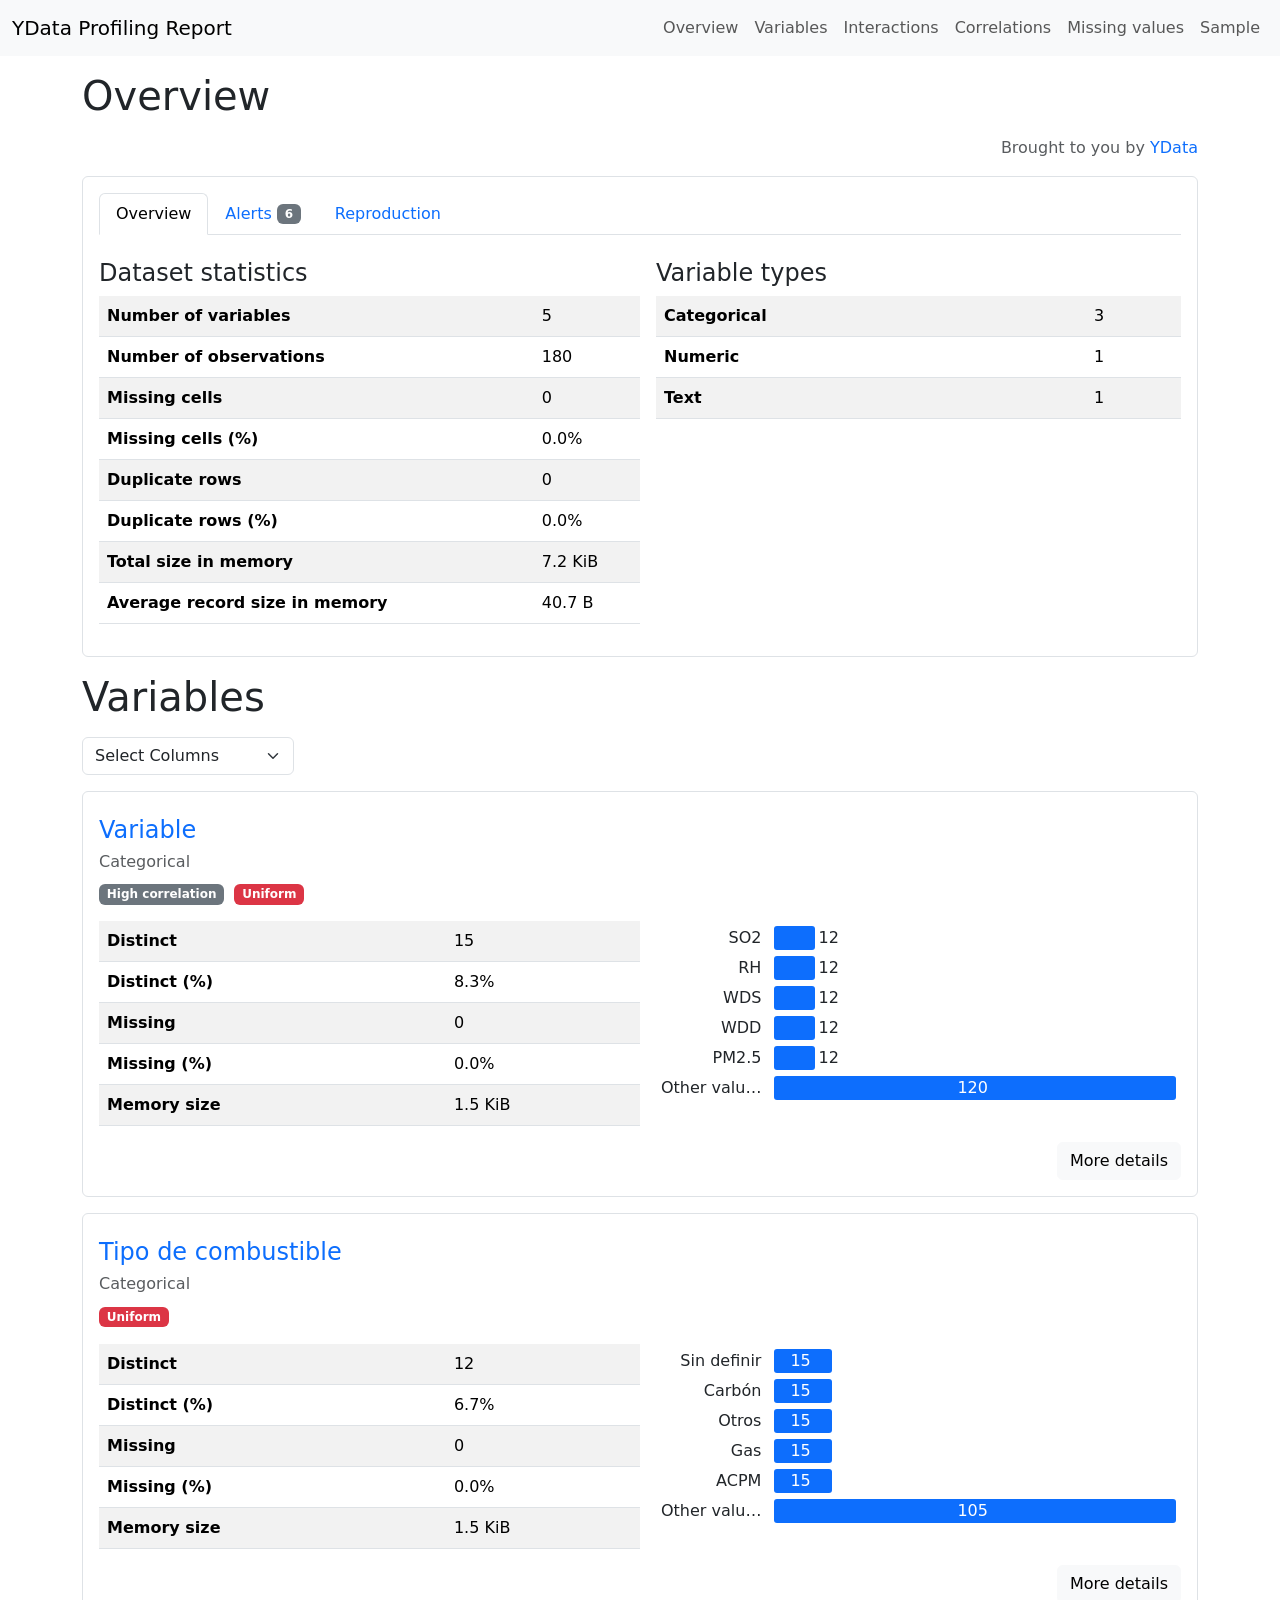
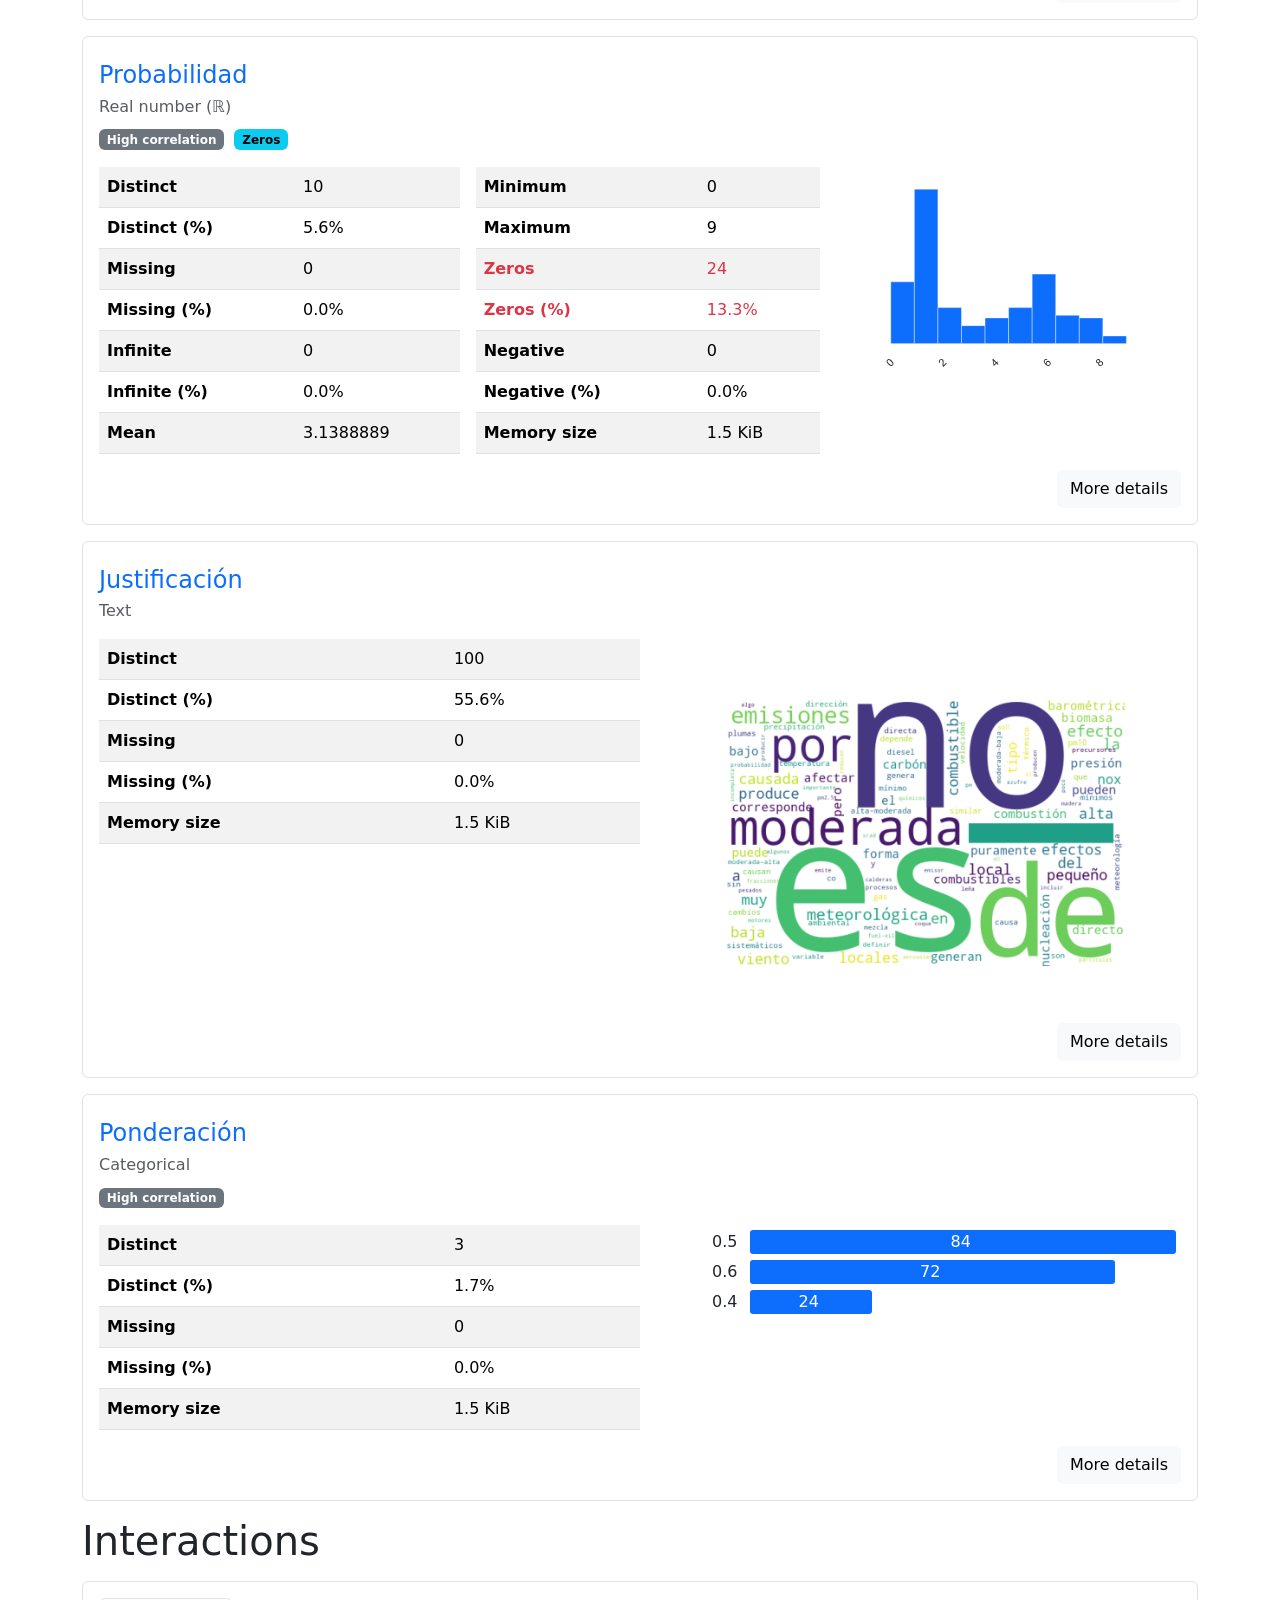
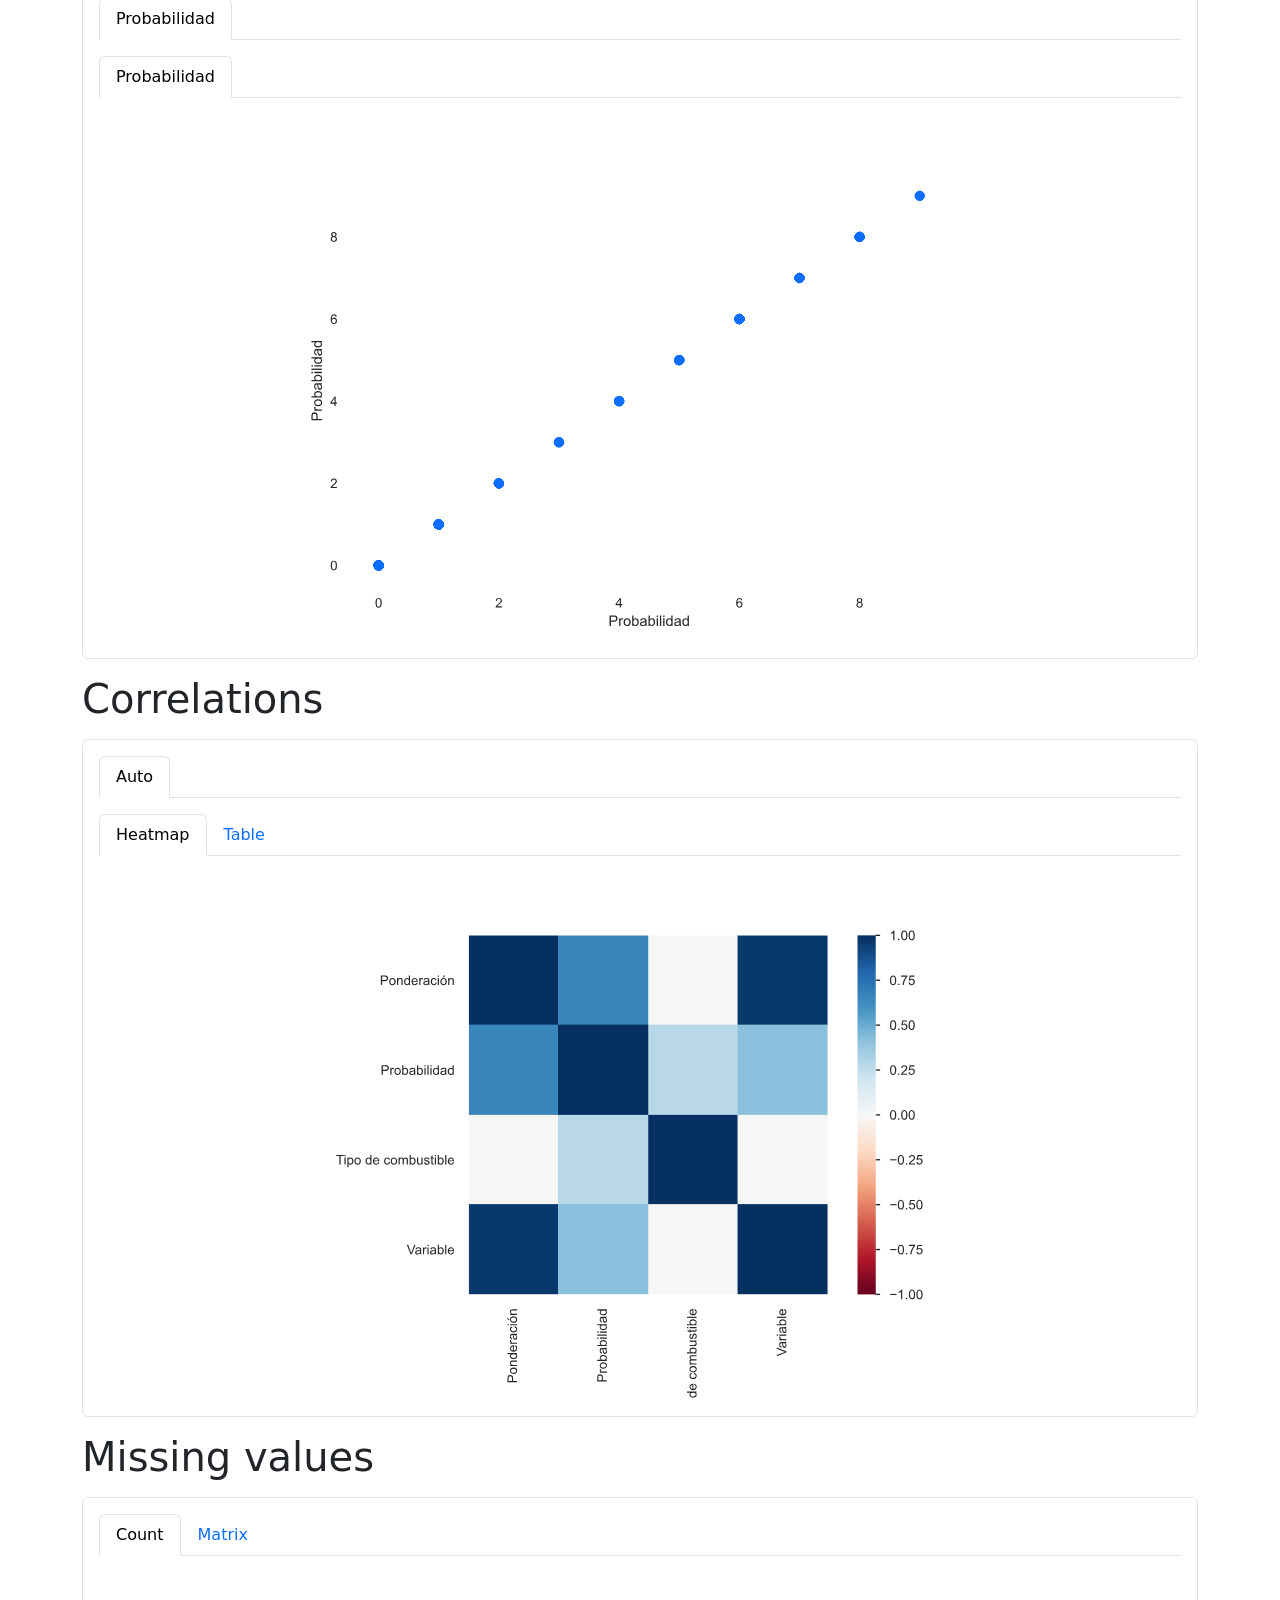
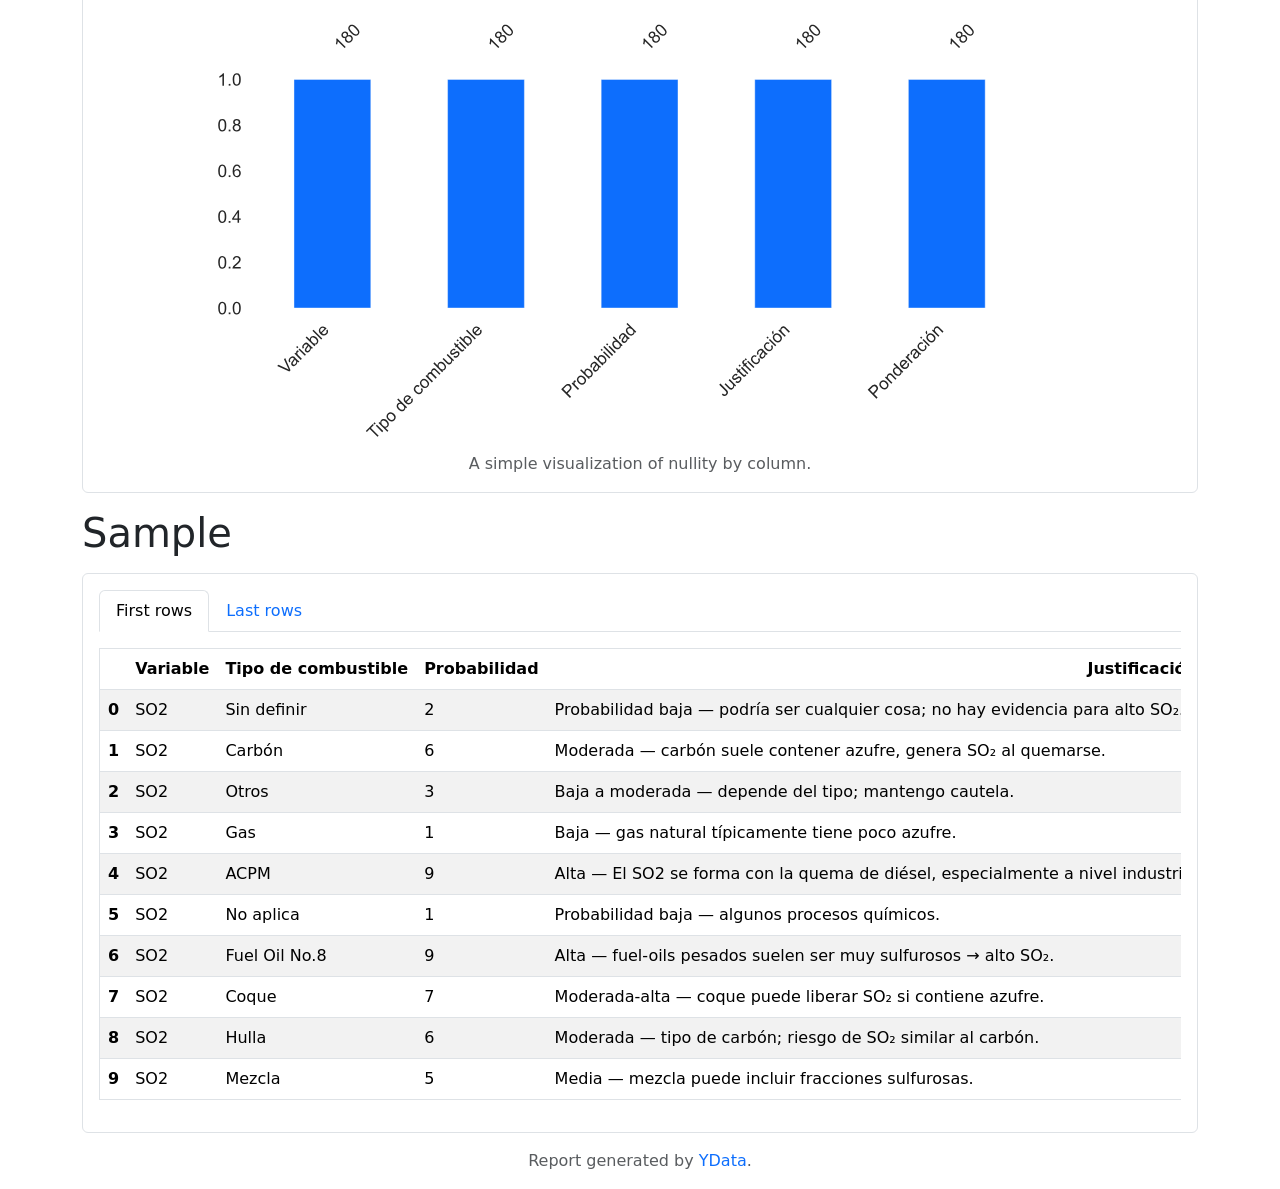
==== entendimiento/archivos_generados/Reporte perfilamiento - Dataset 4.html @ 0dda2281 "add: calculo incidencia" ====
<!doctype html><html lang=en><meta charset=utf-8><meta content="width=device-width,initial-scale=1,shrink-to-fit=no" name=viewport><meta content="Profile report generated by YData! Visit us at https://ydata.ai" name=description><meta content="YData and the open source community." name=author><meta content="YData Profiling vv4.17.0" name=generator><meta content=https://github.com/ydataai/ydata-profiling name=url><meta content="2025-11-05 03:01:36.182308" name=date><title>YData Profiling Report</title><style>@charset "UTF-8";/*!
 * Bootstrap  v5.3.3 (https://getbootstrap.com/)
 * Copyright 2011-2024 The Bootstrap Authors
 * Licensed under MIT (https://github.com/twbs/bootstrap/blob/main/LICENSE)
 */:root,[data-bs-theme=light]{--bs-blue:#0d6efd;--bs-indigo:#6610f2;--bs-purple:#6f42c1;--bs-pink:#d63384;--bs-red:#dc3545;--bs-orange:#fd7e14;--bs-yellow:#ffc107;--bs-green:#198754;--bs-teal:#20c997;--bs-cyan:#0dcaf0;--bs-black:#000;--bs-white:#fff;--bs-gray:#6c757d;--bs-gray-dark:#343a40;--bs-gray-100:#f8f9fa;--bs-gray-200:#e9ecef;--bs-gray-300:#dee2e6;--bs-gray-400:#ced4da;--bs-gray-500:#adb5bd;--bs-gray-600:#6c757d;--bs-gray-700:#495057;--bs-gray-800:#343a40;--bs-gray-900:#212529;--bs-primary:#0d6efd;--bs-secondary:#6c757d;--bs-success:#198754;--bs-info:#0dcaf0;--bs-warning:#ffc107;--bs-danger:#dc3545;--bs-light:#f8f9fa;--bs-dark:#212529;--bs-primary-rgb:13,110,253;--bs-secondary-rgb:108,117,125;--bs-success-rgb:25,135,84;--bs-info-rgb:13,202,240;--bs-warning-rgb:255,193,7;--bs-danger-rgb:220,53,69;--bs-light-rgb:248,249,250;--bs-dark-rgb:33,37,41;--bs-primary-text-emphasis:#052c65;--bs-secondary-text-emphasis:#2b2f32;--bs-success-text-emphasis:#0a3622;--bs-info-text-emphasis:#055160;--bs-warning-text-emphasis:#664d03;--bs-danger-text-emphasis:#58151c;--bs-light-text-emphasis:#495057;--bs-dark-text-emphasis:#495057;--bs-primary-bg-subtle:#cfe2ff;--bs-secondary-bg-subtle:#e2e3e5;--bs-success-bg-subtle:#d1e7dd;--bs-info-bg-subtle:#cff4fc;--bs-warning-bg-subtle:#fff3cd;--bs-danger-bg-subtle:#f8d7da;--bs-light-bg-subtle:#fcfcfd;--bs-dark-bg-subtle:#ced4da;--bs-primary-border-subtle:#9ec5fe;--bs-secondary-border-subtle:#c4c8cb;--bs-success-border-subtle:#a3cfbb;--bs-info-border-subtle:#9eeaf9;--bs-warning-border-subtle:#ffe69c;--bs-danger-border-subtle:#f1aeb5;--bs-light-border-subtle:#e9ecef;--bs-dark-border-subtle:#adb5bd;--bs-white-rgb:255,255,255;--bs-black-rgb:0,0,0;--bs-font-sans-serif:system-ui,-apple-system,"Segoe UI",Roboto,"Helvetica Neue","Noto Sans","Liberation Sans",Arial,sans-serif,"Apple Color Emoji","Segoe UI Emoji","Segoe UI Symbol","Noto Color Emoji";--bs-font-monospace:SFMono-Regular,Menlo,Monaco,Consolas,"Liberation Mono","Courier New",monospace;--bs-gradient:linear-gradient(180deg, rgba(255, 255, 255, 0.15), rgba(255, 255, 255, 0));--bs-body-font-family:var(--bs-font-sans-serif);--bs-body-font-size:1rem;--bs-body-font-weight:400;--bs-body-line-height:1.5;--bs-body-color:#212529;--bs-body-color-rgb:33,37,41;--bs-body-bg:#fff;--bs-body-bg-rgb:255,255,255;--bs-emphasis-color:#000;--bs-emphasis-color-rgb:0,0,0;--bs-secondary-color:rgba(33, 37, 41, 0.75);--bs-secondary-color-rgb:33,37,41;--bs-secondary-bg:#e9ecef;--bs-secondary-bg-rgb:233,236,239;--bs-tertiary-color:rgba(33, 37, 41, 0.5);--bs-tertiary-color-rgb:33,37,41;--bs-tertiary-bg:#f8f9fa;--bs-tertiary-bg-rgb:248,249,250;--bs-heading-color:inherit;--bs-link-color:#0d6efd;--bs-link-color-rgb:13,110,253;--bs-link-decoration:underline;--bs-link-hover-color:#0a58ca;--bs-link-hover-color-rgb:10,88,202;--bs-code-color:#d63384;--bs-highlight-color:#212529;--bs-highlight-bg:#fff3cd;--bs-border-width:1px;--bs-border-style:solid;--bs-border-color:#dee2e6;--bs-border-color-translucent:rgba(0, 0, 0, 0.175);--bs-border-radius:0.375rem;--bs-border-radius-sm:0.25rem;--bs-border-radius-lg:0.5rem;--bs-border-radius-xl:1rem;--bs-border-radius-xxl:2rem;--bs-border-radius-2xl:var(--bs-border-radius-xxl);--bs-border-radius-pill:50rem;--bs-box-shadow:0 0.5rem 1rem rgba(0, 0, 0, 0.15);--bs-box-shadow-sm:0 0.125rem 0.25rem rgba(0, 0, 0, 0.075);--bs-box-shadow-lg:0 1rem 3rem rgba(0, 0, 0, 0.175);--bs-box-shadow-inset:inset 0 1px 2px rgba(0, 0, 0, 0.075);--bs-focus-ring-width:0.25rem;--bs-focus-ring-opacity:0.25;--bs-focus-ring-color:rgba(13, 110, 253, 0.25);--bs-form-valid-color:#198754;--bs-form-valid-border-color:#198754;--bs-form-invalid-color:#dc3545;--bs-form-invalid-border-color:#dc3545}[data-bs-theme=dark]{color-scheme:dark;--bs-body-color:#dee2e6;--bs-body-color-rgb:222,226,230;--bs-body-bg:#212529;--bs-body-bg-rgb:33,37,41;--bs-emphasis-color:#fff;--bs-emphasis-color-rgb:255,255,255;--bs-secondary-color:rgba(222, 226, 230, 0.75);--bs-secondary-color-rgb:222,226,230;--bs-secondary-bg:#343a40;--bs-secondary-bg-rgb:52,58,64;--bs-tertiary-color:rgba(222, 226, 230, 0.5);--bs-tertiary-color-rgb:222,226,230;--bs-tertiary-bg:#2b3035;--bs-tertiary-bg-rgb:43,48,53;--bs-primary-text-emphasis:#6ea8fe;--bs-secondary-text-emphasis:#a7acb1;--bs-success-text-emphasis:#75b798;--bs-info-text-emphasis:#6edff6;--bs-warning-text-emphasis:#ffda6a;--bs-danger-text-emphasis:#ea868f;--bs-light-text-emphasis:#f8f9fa;--bs-dark-text-emphasis:#dee2e6;--bs-primary-bg-subtle:#031633;--bs-secondary-bg-subtle:#161719;--bs-success-bg-subtle:#051b11;--bs-info-bg-subtle:#032830;--bs-warning-bg-subtle:#332701;--bs-danger-bg-subtle:#2c0b0e;--bs-light-bg-subtle:#343a40;--bs-dark-bg-subtle:#1a1d20;--bs-primary-border-subtle:#084298;--bs-secondary-border-subtle:#41464b;--bs-success-border-subtle:#0f5132;--bs-info-border-subtle:#087990;--bs-warning-border-subtle:#997404;--bs-danger-border-subtle:#842029;--bs-light-border-subtle:#495057;--bs-dark-border-subtle:#343a40;--bs-heading-color:inherit;--bs-link-color:#6ea8fe;--bs-link-hover-color:#8bb9fe;--bs-link-color-rgb:110,168,254;--bs-link-hover-color-rgb:139,185,254;--bs-code-color:#e685b5;--bs-highlight-color:#dee2e6;--bs-highlight-bg:#664d03;--bs-border-color:#495057;--bs-border-color-translucent:rgba(255, 255, 255, 0.15);--bs-form-valid-color:#75b798;--bs-form-valid-border-color:#75b798;--bs-form-invalid-color:#ea868f;--bs-form-invalid-border-color:#ea868f}*,::after,::before{box-sizing:border-box}@media (prefers-reduced-motion:no-preference){:root{scroll-behavior:smooth}}body{margin:0;font-family:var(--bs-body-font-family);font-size:var(--bs-body-font-size);font-weight:var(--bs-body-font-weight);line-height:var(--bs-body-line-height);color:var(--bs-body-color);text-align:var(--bs-body-text-align);background-color:var(--bs-body-bg);-webkit-text-size-adjust:100%;-webkit-tap-highlight-color:transparent}hr{margin:1rem 0;color:inherit;border:0;border-top:var(--bs-border-width) solid;opacity:.25}.h1,.h2,.h3,.h4,.h5,.h6,h1,h2,h3,h4,h5,h6{margin-top:0;margin-bottom:.5rem;font-weight:500;line-height:1.2;color:var(--bs-heading-color)}.h1,h1{font-size:calc(1.375rem + 1.5vw)}@media (min-width:1200px){.h1,h1{font-size:2.5rem}}.h2,h2{font-size:calc(1.325rem + .9vw)}@media (min-width:1200px){.h2,h2{font-size:2rem}}.h3,h3{font-size:calc(1.3rem + .6vw)}@media (min-width:1200px){.h3,h3{font-size:1.75rem}}.h4,h4{font-size:calc(1.275rem + .3vw)}@media (min-width:1200px){.h4,h4{font-size:1.5rem}}.h5,h5{font-size:1.25rem}.h6,h6{font-size:1rem}p{margin-top:0;margin-bottom:1rem}abbr[title]{-webkit-text-decoration:underline dotted;text-decoration:underline dotted;cursor:help;-webkit-text-decoration-skip-ink:none;text-decoration-skip-ink:none}address{margin-bottom:1rem;font-style:normal;line-height:inherit}ol,ul{padding-left:2rem}dl,ol,ul{margin-top:0;margin-bottom:1rem}ol ol,ol ul,ul ol,ul ul{margin-bottom:0}dt{font-weight:700}dd{margin-bottom:.5rem;margin-left:0}blockquote{margin:0 0 1rem}b,strong{font-weight:bolder}.small,small{font-size:.875em}.mark,mark{padding:.1875em;color:var(--bs-highlight-color);background-color:var(--bs-highlight-bg)}sub,sup{position:relative;font-size:.75em;line-height:0;vertical-align:baseline}sub{bottom:-.25em}sup{top:-.5em}a{color:rgba(var(--bs-link-color-rgb),var(--bs-link-opacity,1));text-decoration:underline}a:hover{--bs-link-color-rgb:var(--bs-link-hover-color-rgb)}a:not([href]):not([class]),a:not([href]):not([class]):hover{color:inherit;text-decoration:none}code,kbd,pre,samp{font-family:var(--bs-font-monospace);font-size:1em}pre{display:block;margin-top:0;margin-bottom:1rem;overflow:auto;font-size:.875em}pre code{font-size:inherit;color:inherit;word-break:normal}code{font-size:.875em;color:var(--bs-code-color);word-wrap:break-word}a>code{color:inherit}kbd{padding:.1875rem .375rem;font-size:.875em;color:var(--bs-body-bg);background-color:var(--bs-body-color);border-radius:.25rem}kbd kbd{padding:0;font-size:1em}figure{margin:0 0 1rem}img,svg{vertical-align:middle}table{caption-side:bottom;border-collapse:collapse}caption{padding-top:.5rem;padding-bottom:.5rem;color:var(--bs-secondary-color);text-align:left}th{text-align:inherit;text-align:-webkit-match-parent}tbody,td,tfoot,th,thead,tr{border-color:inherit;border-style:solid;border-width:0}label{display:inline-block}button{border-radius:0}button:focus:not(:focus-visible){outline:0}button,input,optgroup,select,textarea{margin:0;font-family:inherit;font-size:inherit;line-height:inherit}button,select{text-transform:none}[role=button]{cursor:pointer}select{word-wrap:normal}select:disabled{opacity:1}[list]:not([type=date]):not([type=datetime-local]):not([type=month]):not([type=week]):not([type=time])::-webkit-calendar-picker-indicator{display:none!important}[type=button],[type=reset],[type=submit],button{-webkit-appearance:button}[type=button]:not(:disabled),[type=reset]:not(:disabled),[type=submit]:not(:disabled),button:not(:disabled){cursor:pointer}::-moz-focus-inner{padding:0;border-style:none}textarea{resize:vertical}fieldset{min-width:0;padding:0;margin:0;border:0}legend{float:left;width:100%;padding:0;margin-bottom:.5rem;font-size:calc(1.275rem + .3vw);line-height:inherit}@media (min-width:1200px){legend{font-size:1.5rem}}legend+*{clear:left}::-webkit-datetime-edit-day-field,::-webkit-datetime-edit-fields-wrapper,::-webkit-datetime-edit-hour-field,::-webkit-datetime-edit-minute,::-webkit-datetime-edit-month-field,::-webkit-datetime-edit-text,::-webkit-datetime-edit-year-field{padding:0}::-webkit-inner-spin-button{height:auto}[type=search]{-webkit-appearance:textfield;outline-offset:-2px}::-webkit-search-decoration{-webkit-appearance:none}::-webkit-color-swatch-wrapper{padding:0}::-webkit-file-upload-button{font:inherit;-webkit-appearance:button}::file-selector-button{font:inherit;-webkit-appearance:button}output{display:inline-block}iframe{border:0}summary{display:list-item;cursor:pointer}progress{vertical-align:baseline}[hidden]{display:none!important}.lead{font-size:1.25rem;font-weight:300}.display-1{font-size:calc(1.625rem + 4.5vw);font-weight:300;line-height:1.2}@media (min-width:1200px){.display-1{font-size:5rem}}.display-2{font-size:calc(1.575rem + 3.9vw);font-weight:300;line-height:1.2}@media (min-width:1200px){.display-2{font-size:4.5rem}}.display-3{font-size:calc(1.525rem + 3.3vw);font-weight:300;line-height:1.2}@media (min-width:1200px){.display-3{font-size:4rem}}.display-4{font-size:calc(1.475rem + 2.7vw);font-weight:300;line-height:1.2}@media (min-width:1200px){.display-4{font-size:3.5rem}}.display-5{font-size:calc(1.425rem + 2.1vw);font-weight:300;line-height:1.2}@media (min-width:1200px){.display-5{font-size:3rem}}.display-6{font-size:calc(1.375rem + 1.5vw);font-weight:300;line-height:1.2}@media (min-width:1200px){.display-6{font-size:2.5rem}}.list-unstyled{padding-left:0;list-style:none}.list-inline{padding-left:0;list-style:none}.list-inline-item{display:inline-block}.list-inline-item:not(:last-child){margin-right:.5rem}.initialism{font-size:.875em;text-transform:uppercase}.blockquote{margin-bottom:1rem;font-size:1.25rem}.blockquote>:last-child{margin-bottom:0}.blockquote-footer{margin-top:-1rem;margin-bottom:1rem;font-size:.875em;color:#6c757d}.blockquote-footer::before{content:"— "}.img-fluid{max-width:100%;height:auto}.img-thumbnail{padding:.25rem;background-color:var(--bs-body-bg);border:var(--bs-border-width) solid var(--bs-border-color);border-radius:var(--bs-border-radius);max-width:100%;height:auto}.figure{display:inline-block}.figure-img{margin-bottom:.5rem;line-height:1}.figure-caption{font-size:.875em;color:var(--bs-secondary-color)}.container,.container-fluid,.container-lg,.container-md,.container-sm,.container-xl,.container-xxl{--bs-gutter-x:1.5rem;--bs-gutter-y:0;width:100%;padding-right:calc(var(--bs-gutter-x) * .5);padding-left:calc(var(--bs-gutter-x) * .5);margin-right:auto;margin-left:auto}@media (min-width:576px){.container,.container-sm{max-width:540px}}@media (min-width:768px){.container,.container-md,.container-sm{max-width:720px}}@media (min-width:992px){.container,.container-lg,.container-md,.container-sm{max-width:960px}}@media (min-width:1200px){.container,.container-lg,.container-md,.container-sm,.container-xl{max-width:1140px}}@media (min-width:1400px){.container,.container-lg,.container-md,.container-sm,.container-xl,.container-xxl{max-width:1320px}}:root{--bs-breakpoint-xs:0;--bs-breakpoint-sm:576px;--bs-breakpoint-md:768px;--bs-breakpoint-lg:992px;--bs-breakpoint-xl:1200px;--bs-breakpoint-xxl:1400px}.row{--bs-gutter-x:1.5rem;--bs-gutter-y:0;display:flex;flex-wrap:wrap;margin-top:calc(-1 * var(--bs-gutter-y));margin-right:calc(-.5 * var(--bs-gutter-x));margin-left:calc(-.5 * var(--bs-gutter-x))}.row>*{flex-shrink:0;width:100%;max-width:100%;padding-right:calc(var(--bs-gutter-x) * .5);padding-left:calc(var(--bs-gutter-x) * .5);margin-top:var(--bs-gutter-y)}.col{flex:1 0 0%}.row-cols-auto>*{flex:0 0 auto;width:auto}.row-cols-1>*{flex:0 0 auto;width:100%}.row-cols-2>*{flex:0 0 auto;width:50%}.row-cols-3>*{flex:0 0 auto;width:33.33333333%}.row-cols-4>*{flex:0 0 auto;width:25%}.row-cols-5>*{flex:0 0 auto;width:20%}.row-cols-6>*{flex:0 0 auto;width:16.66666667%}.col-auto{flex:0 0 auto;width:auto}.col-1{flex:0 0 auto;width:8.33333333%}.col-2{flex:0 0 auto;width:16.66666667%}.col-3{flex:0 0 auto;width:25%}.col-4{flex:0 0 auto;width:33.33333333%}.col-5{flex:0 0 auto;width:41.66666667%}.col-6{flex:0 0 auto;width:50%}.col-7{flex:0 0 auto;width:58.33333333%}.col-8{flex:0 0 auto;width:66.66666667%}.col-9{flex:0 0 auto;width:75%}.col-10{flex:0 0 auto;width:83.33333333%}.col-11{flex:0 0 auto;width:91.66666667%}.col-12{flex:0 0 auto;width:100%}.offset-1{margin-left:8.33333333%}.offset-2{margin-left:16.66666667%}.offset-3{margin-left:25%}.offset-4{margin-left:33.33333333%}.offset-5{margin-left:41.66666667%}.offset-6{margin-left:50%}.offset-7{margin-left:58.33333333%}.offset-8{margin-left:66.66666667%}.offset-9{margin-left:75%}.offset-10{margin-left:83.33333333%}.offset-11{margin-left:91.66666667%}.g-0,.gx-0{--bs-gutter-x:0}.g-0,.gy-0{--bs-gutter-y:0}.g-1,.gx-1{--bs-gutter-x:0.25rem}.g-1,.gy-1{--bs-gutter-y:0.25rem}.g-2,.gx-2{--bs-gutter-x:0.5rem}.g-2,.gy-2{--bs-gutter-y:0.5rem}.g-3,.gx-3{--bs-gutter-x:1rem}.g-3,.gy-3{--bs-gutter-y:1rem}.g-4,.gx-4{--bs-gutter-x:1.5rem}.g-4,.gy-4{--bs-gutter-y:1.5rem}.g-5,.gx-5{--bs-gutter-x:3rem}.g-5,.gy-5{--bs-gutter-y:3rem}@media (min-width:576px){.col-sm{flex:1 0 0%}.row-cols-sm-auto>*{flex:0 0 auto;width:auto}.row-cols-sm-1>*{flex:0 0 auto;width:100%}.row-cols-sm-2>*{flex:0 0 auto;width:50%}.row-cols-sm-3>*{flex:0 0 auto;width:33.33333333%}.row-cols-sm-4>*{flex:0 0 auto;width:25%}.row-cols-sm-5>*{flex:0 0 auto;width:20%}.row-cols-sm-6>*{flex:0 0 auto;width:16.66666667%}.col-sm-auto{flex:0 0 auto;width:auto}.col-sm-1{flex:0 0 auto;width:8.33333333%}.col-sm-2{flex:0 0 auto;width:16.66666667%}.col-sm-3{flex:0 0 auto;width:25%}.col-sm-4{flex:0 0 auto;width:33.33333333%}.col-sm-5{flex:0 0 auto;width:41.66666667%}.col-sm-6{flex:0 0 auto;width:50%}.col-sm-7{flex:0 0 auto;width:58.33333333%}.col-sm-8{flex:0 0 auto;width:66.66666667%}.col-sm-9{flex:0 0 auto;width:75%}.col-sm-10{flex:0 0 auto;width:83.33333333%}.col-sm-11{flex:0 0 auto;width:91.66666667%}.col-sm-12{flex:0 0 auto;width:100%}.offset-sm-0{margin-left:0}.offset-sm-1{margin-left:8.33333333%}.offset-sm-2{margin-left:16.66666667%}.offset-sm-3{margin-left:25%}.offset-sm-4{margin-left:33.33333333%}.offset-sm-5{margin-left:41.66666667%}.offset-sm-6{margin-left:50%}.offset-sm-7{margin-left:58.33333333%}.offset-sm-8{margin-left:66.66666667%}.offset-sm-9{margin-left:75%}.offset-sm-10{margin-left:83.33333333%}.offset-sm-11{margin-left:91.66666667%}.g-sm-0,.gx-sm-0{--bs-gutter-x:0}.g-sm-0,.gy-sm-0{--bs-gutter-y:0}.g-sm-1,.gx-sm-1{--bs-gutter-x:0.25rem}.g-sm-1,.gy-sm-1{--bs-gutter-y:0.25rem}.g-sm-2,.gx-sm-2{--bs-gutter-x:0.5rem}.g-sm-2,.gy-sm-2{--bs-gutter-y:0.5rem}.g-sm-3,.gx-sm-3{--bs-gutter-x:1rem}.g-sm-3,.gy-sm-3{--bs-gutter-y:1rem}.g-sm-4,.gx-sm-4{--bs-gutter-x:1.5rem}.g-sm-4,.gy-sm-4{--bs-gutter-y:1.5rem}.g-sm-5,.gx-sm-5{--bs-gutter-x:3rem}.g-sm-5,.gy-sm-5{--bs-gutter-y:3rem}}@media (min-width:768px){.col-md{flex:1 0 0%}.row-cols-md-auto>*{flex:0 0 auto;width:auto}.row-cols-md-1>*{flex:0 0 auto;width:100%}.row-cols-md-2>*{flex:0 0 auto;width:50%}.row-cols-md-3>*{flex:0 0 auto;width:33.33333333%}.row-cols-md-4>*{flex:0 0 auto;width:25%}.row-cols-md-5>*{flex:0 0 auto;width:20%}.row-cols-md-6>*{flex:0 0 auto;width:16.66666667%}.col-md-auto{flex:0 0 auto;width:auto}.col-md-1{flex:0 0 auto;width:8.33333333%}.col-md-2{flex:0 0 auto;width:16.66666667%}.col-md-3{flex:0 0 auto;width:25%}.col-md-4{flex:0 0 auto;width:33.33333333%}.col-md-5{flex:0 0 auto;width:41.66666667%}.col-md-6{flex:0 0 auto;width:50%}.col-md-7{flex:0 0 auto;width:58.33333333%}.col-md-8{flex:0 0 auto;width:66.66666667%}.col-md-9{flex:0 0 auto;width:75%}.col-md-10{flex:0 0 auto;width:83.33333333%}.col-md-11{flex:0 0 auto;width:91.66666667%}.col-md-12{flex:0 0 auto;width:100%}.offset-md-0{margin-left:0}.offset-md-1{margin-left:8.33333333%}.offset-md-2{margin-left:16.66666667%}.offset-md-3{margin-left:25%}.offset-md-4{margin-left:33.33333333%}.offset-md-5{margin-left:41.66666667%}.offset-md-6{margin-left:50%}.offset-md-7{margin-left:58.33333333%}.offset-md-8{margin-left:66.66666667%}.offset-md-9{margin-left:75%}.offset-md-10{margin-left:83.33333333%}.offset-md-11{margin-left:91.66666667%}.g-md-0,.gx-md-0{--bs-gutter-x:0}.g-md-0,.gy-md-0{--bs-gutter-y:0}.g-md-1,.gx-md-1{--bs-gutter-x:0.25rem}.g-md-1,.gy-md-1{--bs-gutter-y:0.25rem}.g-md-2,.gx-md-2{--bs-gutter-x:0.5rem}.g-md-2,.gy-md-2{--bs-gutter-y:0.5rem}.g-md-3,.gx-md-3{--bs-gutter-x:1rem}.g-md-3,.gy-md-3{--bs-gutter-y:1rem}.g-md-4,.gx-md-4{--bs-gutter-x:1.5rem}.g-md-4,.gy-md-4{--bs-gutter-y:1.5rem}.g-md-5,.gx-md-5{--bs-gutter-x:3rem}.g-md-5,.gy-md-5{--bs-gutter-y:3rem}}@media (min-width:992px){.col-lg{flex:1 0 0%}.row-cols-lg-auto>*{flex:0 0 auto;width:auto}.row-cols-lg-1>*{flex:0 0 auto;width:100%}.row-cols-lg-2>*{flex:0 0 auto;width:50%}.row-cols-lg-3>*{flex:0 0 auto;width:33.33333333%}.row-cols-lg-4>*{flex:0 0 auto;width:25%}.row-cols-lg-5>*{flex:0 0 auto;width:20%}.row-cols-lg-6>*{flex:0 0 auto;width:16.66666667%}.col-lg-auto{flex:0 0 auto;width:auto}.col-lg-1{flex:0 0 auto;width:8.33333333%}.col-lg-2{flex:0 0 auto;width:16.66666667%}.col-lg-3{flex:0 0 auto;width:25%}.col-lg-4{flex:0 0 auto;width:33.33333333%}.col-lg-5{flex:0 0 auto;width:41.66666667%}.col-lg-6{flex:0 0 auto;width:50%}.col-lg-7{flex:0 0 auto;width:58.33333333%}.col-lg-8{flex:0 0 auto;width:66.66666667%}.col-lg-9{flex:0 0 auto;width:75%}.col-lg-10{flex:0 0 auto;width:83.33333333%}.col-lg-11{flex:0 0 auto;width:91.66666667%}.col-lg-12{flex:0 0 auto;width:100%}.offset-lg-0{margin-left:0}.offset-lg-1{margin-left:8.33333333%}.offset-lg-2{margin-left:16.66666667%}.offset-lg-3{margin-left:25%}.offset-lg-4{margin-left:33.33333333%}.offset-lg-5{margin-left:41.66666667%}.offset-lg-6{margin-left:50%}.offset-lg-7{margin-left:58.33333333%}.offset-lg-8{margin-left:66.66666667%}.offset-lg-9{margin-left:75%}.offset-lg-10{margin-left:83.33333333%}.offset-lg-11{margin-left:91.66666667%}.g-lg-0,.gx-lg-0{--bs-gutter-x:0}.g-lg-0,.gy-lg-0{--bs-gutter-y:0}.g-lg-1,.gx-lg-1{--bs-gutter-x:0.25rem}.g-lg-1,.gy-lg-1{--bs-gutter-y:0.25rem}.g-lg-2,.gx-lg-2{--bs-gutter-x:0.5rem}.g-lg-2,.gy-lg-2{--bs-gutter-y:0.5rem}.g-lg-3,.gx-lg-3{--bs-gutter-x:1rem}.g-lg-3,.gy-lg-3{--bs-gutter-y:1rem}.g-lg-4,.gx-lg-4{--bs-gutter-x:1.5rem}.g-lg-4,.gy-lg-4{--bs-gutter-y:1.5rem}.g-lg-5,.gx-lg-5{--bs-gutter-x:3rem}.g-lg-5,.gy-lg-5{--bs-gutter-y:3rem}}@media (min-width:1200px){.col-xl{flex:1 0 0%}.row-cols-xl-auto>*{flex:0 0 auto;width:auto}.row-cols-xl-1>*{flex:0 0 auto;width:100%}.row-cols-xl-2>*{flex:0 0 auto;width:50%}.row-cols-xl-3>*{flex:0 0 auto;width:33.33333333%}.row-cols-xl-4>*{flex:0 0 auto;width:25%}.row-cols-xl-5>*{flex:0 0 auto;width:20%}.row-cols-xl-6>*{flex:0 0 auto;width:16.66666667%}.col-xl-auto{flex:0 0 auto;width:auto}.col-xl-1{flex:0 0 auto;width:8.33333333%}.col-xl-2{flex:0 0 auto;width:16.66666667%}.col-xl-3{flex:0 0 auto;width:25%}.col-xl-4{flex:0 0 auto;width:33.33333333%}.col-xl-5{flex:0 0 auto;width:41.66666667%}.col-xl-6{flex:0 0 auto;width:50%}.col-xl-7{flex:0 0 auto;width:58.33333333%}.col-xl-8{flex:0 0 auto;width:66.66666667%}.col-xl-9{flex:0 0 auto;width:75%}.col-xl-10{flex:0 0 auto;width:83.33333333%}.col-xl-11{flex:0 0 auto;width:91.66666667%}.col-xl-12{flex:0 0 auto;width:100%}.offset-xl-0{margin-left:0}.offset-xl-1{margin-left:8.33333333%}.offset-xl-2{margin-left:16.66666667%}.offset-xl-3{margin-left:25%}.offset-xl-4{margin-left:33.33333333%}.offset-xl-5{margin-left:41.66666667%}.offset-xl-6{margin-left:50%}.offset-xl-7{margin-left:58.33333333%}.offset-xl-8{margin-left:66.66666667%}.offset-xl-9{margin-left:75%}.offset-xl-10{margin-left:83.33333333%}.offset-xl-11{margin-left:91.66666667%}.g-xl-0,.gx-xl-0{--bs-gutter-x:0}.g-xl-0,.gy-xl-0{--bs-gutter-y:0}.g-xl-1,.gx-xl-1{--bs-gutter-x:0.25rem}.g-xl-1,.gy-xl-1{--bs-gutter-y:0.25rem}.g-xl-2,.gx-xl-2{--bs-gutter-x:0.5rem}.g-xl-2,.gy-xl-2{--bs-gutter-y:0.5rem}.g-xl-3,.gx-xl-3{--bs-gutter-x:1rem}.g-xl-3,.gy-xl-3{--bs-gutter-y:1rem}.g-xl-4,.gx-xl-4{--bs-gutter-x:1.5rem}.g-xl-4,.gy-xl-4{--bs-gutter-y:1.5rem}.g-xl-5,.gx-xl-5{--bs-gutter-x:3rem}.g-xl-5,.gy-xl-5{--bs-gutter-y:3rem}}@media (min-width:1400px){.col-xxl{flex:1 0 0%}.row-cols-xxl-auto>*{flex:0 0 auto;width:auto}.row-cols-xxl-1>*{flex:0 0 auto;width:100%}.row-cols-xxl-2>*{flex:0 0 auto;width:50%}.row-cols-xxl-3>*{flex:0 0 auto;width:33.33333333%}.row-cols-xxl-4>*{flex:0 0 auto;width:25%}.row-cols-xxl-5>*{flex:0 0 auto;width:20%}.row-cols-xxl-6>*{flex:0 0 auto;width:16.66666667%}.col-xxl-auto{flex:0 0 auto;width:auto}.col-xxl-1{flex:0 0 auto;width:8.33333333%}.col-xxl-2{flex:0 0 auto;width:16.66666667%}.col-xxl-3{flex:0 0 auto;width:25%}.col-xxl-4{flex:0 0 auto;width:33.33333333%}.col-xxl-5{flex:0 0 auto;width:41.66666667%}.col-xxl-6{flex:0 0 auto;width:50%}.col-xxl-7{flex:0 0 auto;width:58.33333333%}.col-xxl-8{flex:0 0 auto;width:66.66666667%}.col-xxl-9{flex:0 0 auto;width:75%}.col-xxl-10{flex:0 0 auto;width:83.33333333%}.col-xxl-11{flex:0 0 auto;width:91.66666667%}.col-xxl-12{flex:0 0 auto;width:100%}.offset-xxl-0{margin-left:0}.offset-xxl-1{margin-left:8.33333333%}.offset-xxl-2{margin-left:16.66666667%}.offset-xxl-3{margin-left:25%}.offset-xxl-4{margin-left:33.33333333%}.offset-xxl-5{margin-left:41.66666667%}.offset-xxl-6{margin-left:50%}.offset-xxl-7{margin-left:58.33333333%}.offset-xxl-8{margin-left:66.66666667%}.offset-xxl-9{margin-left:75%}.offset-xxl-10{margin-left:83.33333333%}.offset-xxl-11{margin-left:91.66666667%}.g-xxl-0,.gx-xxl-0{--bs-gutter-x:0}.g-xxl-0,.gy-xxl-0{--bs-gutter-y:0}.g-xxl-1,.gx-xxl-1{--bs-gutter-x:0.25rem}.g-xxl-1,.gy-xxl-1{--bs-gutter-y:0.25rem}.g-xxl-2,.gx-xxl-2{--bs-gutter-x:0.5rem}.g-xxl-2,.gy-xxl-2{--bs-gutter-y:0.5rem}.g-xxl-3,.gx-xxl-3{--bs-gutter-x:1rem}.g-xxl-3,.gy-xxl-3{--bs-gutter-y:1rem}.g-xxl-4,.gx-xxl-4{--bs-gutter-x:1.5rem}.g-xxl-4,.gy-xxl-4{--bs-gutter-y:1.5rem}.g-xxl-5,.gx-xxl-5{--bs-gutter-x:3rem}.g-xxl-5,.gy-xxl-5{--bs-gutter-y:3rem}}.table{--bs-table-color-type:initial;--bs-table-bg-type:initial;--bs-table-color-state:initial;--bs-table-bg-state:initial;--bs-table-color:var(--bs-emphasis-color);--bs-table-bg:var(--bs-body-bg);--bs-table-border-color:var(--bs-border-color);--bs-table-accent-bg:transparent;--bs-table-striped-color:var(--bs-emphasis-color);--bs-table-striped-bg:rgba(var(--bs-emphasis-color-rgb), 0.05);--bs-table-active-color:var(--bs-emphasis-color);--bs-table-active-bg:rgba(var(--bs-emphasis-color-rgb), 0.1);--bs-table-hover-color:var(--bs-emphasis-color);--bs-table-hover-bg:rgba(var(--bs-emphasis-color-rgb), 0.075);width:100%;margin-bottom:1rem;vertical-align:top;border-color:var(--bs-table-border-color)}.table>:not(caption)>*>*{padding:.5rem .5rem;color:var(--bs-table-color-state,var(--bs-table-color-type,var(--bs-table-color)));background-color:var(--bs-table-bg);border-bottom-width:var(--bs-border-width);box-shadow:inset 0 0 0 9999px var(--bs-table-bg-state,var(--bs-table-bg-type,var(--bs-table-accent-bg)))}.table>tbody{vertical-align:inherit}.table>thead{vertical-align:bottom}.table-group-divider{border-top:calc(var(--bs-border-width) * 2) solid currentcolor}.caption-top{caption-side:top}.table-sm>:not(caption)>*>*{padding:.25rem .25rem}.table-bordered>:not(caption)>*{border-width:var(--bs-border-width) 0}.table-bordered>:not(caption)>*>*{border-width:0 var(--bs-border-width)}.table-borderless>:not(caption)>*>*{border-bottom-width:0}.table-borderless>:not(:first-child){border-top-width:0}.table-striped>tbody>tr:nth-of-type(odd)>*{--bs-table-color-type:var(--bs-table-striped-color);--bs-table-bg-type:var(--bs-table-striped-bg)}.table-striped-columns>:not(caption)>tr>:nth-child(2n){--bs-table-color-type:var(--bs-table-striped-color);--bs-table-bg-type:var(--bs-table-striped-bg)}.table-active{--bs-table-color-state:var(--bs-table-active-color);--bs-table-bg-state:var(--bs-table-active-bg)}.table-hover>tbody>tr:hover>*{--bs-table-color-state:var(--bs-table-hover-color);--bs-table-bg-state:var(--bs-table-hover-bg)}.table-primary{--bs-table-color:#000;--bs-table-bg:#cfe2ff;--bs-table-border-color:#a6b5cc;--bs-table-striped-bg:#c5d7f2;--bs-table-striped-color:#000;--bs-table-active-bg:#bacbe6;--bs-table-active-color:#000;--bs-table-hover-bg:#bfd1ec;--bs-table-hover-color:#000;color:var(--bs-table-color);border-color:var(--bs-table-border-color)}.table-secondary{--bs-table-color:#000;--bs-table-bg:#e2e3e5;--bs-table-border-color:#b5b6b7;--bs-table-striped-bg:#d7d8da;--bs-table-striped-color:#000;--bs-table-active-bg:#cbccce;--bs-table-active-color:#000;--bs-table-hover-bg:#d1d2d4;--bs-table-hover-color:#000;color:var(--bs-table-color);border-color:var(--bs-table-border-color)}.table-success{--bs-table-color:#000;--bs-table-bg:#d1e7dd;--bs-table-border-color:#a7b9b1;--bs-table-striped-bg:#c7dbd2;--bs-table-striped-color:#000;--bs-table-active-bg:#bcd0c7;--bs-table-active-color:#000;--bs-table-hover-bg:#c1d6cc;--bs-table-hover-color:#000;color:var(--bs-table-color);border-color:var(--bs-table-border-color)}.table-info{--bs-table-color:#000;--bs-table-bg:#cff4fc;--bs-table-border-color:#a6c3ca;--bs-table-striped-bg:#c5e8ef;--bs-table-striped-color:#000;--bs-table-active-bg:#badce3;--bs-table-active-color:#000;--bs-table-hover-bg:#bfe2e9;--bs-table-hover-color:#000;color:var(--bs-table-color);border-color:var(--bs-table-border-color)}.table-warning{--bs-table-color:#000;--bs-table-bg:#fff3cd;--bs-table-border-color:#ccc2a4;--bs-table-striped-bg:#f2e7c3;--bs-table-striped-color:#000;--bs-table-active-bg:#e6dbb9;--bs-table-active-color:#000;--bs-table-hover-bg:#ece1be;--bs-table-hover-color:#000;color:var(--bs-table-color);border-color:var(--bs-table-border-color)}.table-danger{--bs-table-color:#000;--bs-table-bg:#f8d7da;--bs-table-border-color:#c6acae;--bs-table-striped-bg:#eccccf;--bs-table-striped-color:#000;--bs-table-active-bg:#dfc2c4;--bs-table-active-color:#000;--bs-table-hover-bg:#e5c7ca;--bs-table-hover-color:#000;color:var(--bs-table-color);border-color:var(--bs-table-border-color)}.table-light{--bs-table-color:#000;--bs-table-bg:#f8f9fa;--bs-table-border-color:#c6c7c8;--bs-table-striped-bg:#ecedee;--bs-table-striped-color:#000;--bs-table-active-bg:#dfe0e1;--bs-table-active-color:#000;--bs-table-hover-bg:#e5e6e7;--bs-table-hover-color:#000;color:var(--bs-table-color);border-color:var(--bs-table-border-color)}.table-dark{--bs-table-color:#fff;--bs-table-bg:#212529;--bs-table-border-color:#4d5154;--bs-table-striped-bg:#2c3034;--bs-table-striped-color:#fff;--bs-table-active-bg:#373b3e;--bs-table-active-color:#fff;--bs-table-hover-bg:#323539;--bs-table-hover-color:#fff;color:var(--bs-table-color);border-color:var(--bs-table-border-color)}.table-responsive{overflow-x:auto;-webkit-overflow-scrolling:touch}@media (max-width:575.98px){.table-responsive-sm{overflow-x:auto;-webkit-overflow-scrolling:touch}}@media (max-width:767.98px){.table-responsive-md{overflow-x:auto;-webkit-overflow-scrolling:touch}}@media (max-width:991.98px){.table-responsive-lg{overflow-x:auto;-webkit-overflow-scrolling:touch}}@media (max-width:1199.98px){.table-responsive-xl{overflow-x:auto;-webkit-overflow-scrolling:touch}}@media (max-width:1399.98px){.table-responsive-xxl{overflow-x:auto;-webkit-overflow-scrolling:touch}}.form-label{margin-bottom:.5rem}.col-form-label{padding-top:calc(.375rem + var(--bs-border-width));padding-bottom:calc(.375rem + var(--bs-border-width));margin-bottom:0;font-size:inherit;line-height:1.5}.col-form-label-lg{padding-top:calc(.5rem + var(--bs-border-width));padding-bottom:calc(.5rem + var(--bs-border-width));font-size:1.25rem}.col-form-label-sm{padding-top:calc(.25rem + var(--bs-border-width));padding-bottom:calc(.25rem + var(--bs-border-width));font-size:.875rem}.form-text{margin-top:.25rem;font-size:.875em;color:var(--bs-secondary-color)}.form-control{display:block;width:100%;padding:.375rem .75rem;font-size:1rem;font-weight:400;line-height:1.5;color:var(--bs-body-color);-webkit-appearance:none;-moz-appearance:none;appearance:none;background-color:var(--bs-body-bg);background-clip:padding-box;border:var(--bs-border-width) solid var(--bs-border-color);border-radius:var(--bs-border-radius);transition:border-color .15s ease-in-out,box-shadow .15s ease-in-out}@media (prefers-reduced-motion:reduce){.form-control{transition:none}}.form-control[type=file]{overflow:hidden}.form-control[type=file]:not(:disabled):not([readonly]){cursor:pointer}.form-control:focus{color:var(--bs-body-color);background-color:var(--bs-body-bg);border-color:#86b7fe;outline:0;box-shadow:0 0 0 .25rem rgba(13,110,253,.25)}.form-control::-webkit-date-and-time-value{min-width:85px;height:1.5em;margin:0}.form-control::-webkit-datetime-edit{display:block;padding:0}.form-control::-moz-placeholder{color:var(--bs-secondary-color);opacity:1}.form-control::placeholder{color:var(--bs-secondary-color);opacity:1}.form-control:disabled{background-color:var(--bs-secondary-bg);opacity:1}.form-control::-webkit-file-upload-button{padding:.375rem .75rem;margin:-.375rem -.75rem;-webkit-margin-end:.75rem;margin-inline-end:.75rem;color:var(--bs-body-color);background-color:var(--bs-tertiary-bg);pointer-events:none;border-color:inherit;border-style:solid;border-width:0;border-inline-end-width:var(--bs-border-width);border-radius:0;-webkit-transition:color .15s ease-in-out,background-color .15s ease-in-out,border-color .15s ease-in-out,box-shadow .15s ease-in-out;transition:color .15s ease-in-out,background-color .15s ease-in-out,border-color .15s ease-in-out,box-shadow .15s ease-in-out}.form-control::file-selector-button{padding:.375rem .75rem;margin:-.375rem -.75rem;-webkit-margin-end:.75rem;margin-inline-end:.75rem;color:var(--bs-body-color);background-color:var(--bs-tertiary-bg);pointer-events:none;border-color:inherit;border-style:solid;border-width:0;border-inline-end-width:var(--bs-border-width);border-radius:0;transition:color .15s ease-in-out,background-color .15s ease-in-out,border-color .15s ease-in-out,box-shadow .15s ease-in-out}@media (prefers-reduced-motion:reduce){.form-control::-webkit-file-upload-button{-webkit-transition:none;transition:none}.form-control::file-selector-button{transition:none}}.form-control:hover:not(:disabled):not([readonly])::-webkit-file-upload-button{background-color:var(--bs-secondary-bg)}.form-control:hover:not(:disabled):not([readonly])::file-selector-button{background-color:var(--bs-secondary-bg)}.form-control-plaintext{display:block;width:100%;padding:.375rem 0;margin-bottom:0;line-height:1.5;color:var(--bs-body-color);background-color:transparent;border:solid transparent;border-width:var(--bs-border-width) 0}.form-control-plaintext:focus{outline:0}.form-control-plaintext.form-control-lg,.form-control-plaintext.form-control-sm{padding-right:0;padding-left:0}.form-control-sm{min-height:calc(1.5em + .5rem + calc(var(--bs-border-width) * 2));padding:.25rem .5rem;font-size:.875rem;border-radius:var(--bs-border-radius-sm)}.form-control-sm::-webkit-file-upload-button{padding:.25rem .5rem;margin:-.25rem -.5rem;-webkit-margin-end:.5rem;margin-inline-end:.5rem}.form-control-sm::file-selector-button{padding:.25rem .5rem;margin:-.25rem -.5rem;-webkit-margin-end:.5rem;margin-inline-end:.5rem}.form-control-lg{min-height:calc(1.5em + 1rem + calc(var(--bs-border-width) * 2));padding:.5rem 1rem;font-size:1.25rem;border-radius:var(--bs-border-radius-lg)}.form-control-lg::-webkit-file-upload-button{padding:.5rem 1rem;margin:-.5rem -1rem;-webkit-margin-end:1rem;margin-inline-end:1rem}.form-control-lg::file-selector-button{padding:.5rem 1rem;margin:-.5rem -1rem;-webkit-margin-end:1rem;margin-inline-end:1rem}textarea.form-control{min-height:calc(1.5em + .75rem + calc(var(--bs-border-width) * 2))}textarea.form-control-sm{min-height:calc(1.5em + .5rem + calc(var(--bs-border-width) * 2))}textarea.form-control-lg{min-height:calc(1.5em + 1rem + calc(var(--bs-border-width) * 2))}.form-control-color{width:3rem;height:calc(1.5em + .75rem + calc(var(--bs-border-width) * 2));padding:.375rem}.form-control-color:not(:disabled):not([readonly]){cursor:pointer}.form-control-color::-moz-color-swatch{border:0!important;border-radius:var(--bs-border-radius)}.form-control-color::-webkit-color-swatch{border:0!important;border-radius:var(--bs-border-radius)}.form-control-color.form-control-sm{height:calc(1.5em + .5rem + calc(var(--bs-border-width) * 2))}.form-control-color.form-control-lg{height:calc(1.5em + 1rem + calc(var(--bs-border-width) * 2))}.form-select{--bs-form-select-bg-img:url("data:image/svg+xml,%3csvg xmlns='http://www.w3.org/2000/svg' viewBox='0 0 16 16'%3e%3cpath fill='none' stroke='%23343a40' stroke-linecap='round' stroke-linejoin='round' stroke-width='2' d='m2 5 6 6 6-6'/%3e%3c/svg%3e");display:block;width:100%;padding:.375rem 2.25rem .375rem .75rem;font-size:1rem;font-weight:400;line-height:1.5;color:var(--bs-body-color);-webkit-appearance:none;-moz-appearance:none;appearance:none;background-color:var(--bs-body-bg);background-image:var(--bs-form-select-bg-img),var(--bs-form-select-bg-icon,none);background-repeat:no-repeat;background-position:right .75rem center;background-size:16px 12px;border:var(--bs-border-width) solid var(--bs-border-color);border-radius:var(--bs-border-radius);transition:border-color .15s ease-in-out,box-shadow .15s ease-in-out}@media (prefers-reduced-motion:reduce){.form-select{transition:none}}.form-select:focus{border-color:#86b7fe;outline:0;box-shadow:0 0 0 .25rem rgba(13,110,253,.25)}.form-select[multiple],.form-select[size]:not([size="1"]){padding-right:.75rem;background-image:none}.form-select:disabled{background-color:var(--bs-secondary-bg)}.form-select:-moz-focusring{color:transparent;text-shadow:0 0 0 var(--bs-body-color)}.form-select-sm{padding-top:.25rem;padding-bottom:.25rem;padding-left:.5rem;font-size:.875rem;border-radius:var(--bs-border-radius-sm)}.form-select-lg{padding-top:.5rem;padding-bottom:.5rem;padding-left:1rem;font-size:1.25rem;border-radius:var(--bs-border-radius-lg)}[data-bs-theme=dark] .form-select{--bs-form-select-bg-img:url("data:image/svg+xml,%3csvg xmlns='http://www.w3.org/2000/svg' viewBox='0 0 16 16'%3e%3cpath fill='none' stroke='%23dee2e6' stroke-linecap='round' stroke-linejoin='round' stroke-width='2' d='m2 5 6 6 6-6'/%3e%3c/svg%3e")}.form-check{display:block;min-height:1.5rem;padding-left:1.5em;margin-bottom:.125rem}.form-check .form-check-input{float:left;margin-left:-1.5em}.form-check-reverse{padding-right:1.5em;padding-left:0;text-align:right}.form-check-reverse .form-check-input{float:right;margin-right:-1.5em;margin-left:0}.form-check-input{--bs-form-check-bg:var(--bs-body-bg);flex-shrink:0;width:1em;height:1em;margin-top:.25em;vertical-align:top;-webkit-appearance:none;-moz-appearance:none;appearance:none;background-color:var(--bs-form-check-bg);background-image:var(--bs-form-check-bg-image);background-repeat:no-repeat;background-position:center;background-size:contain;border:var(--bs-border-width) solid var(--bs-border-color);-webkit-print-color-adjust:exact;color-adjust:exact;print-color-adjust:exact}.form-check-input[type=checkbox]{border-radius:.25em}.form-check-input[type=radio]{border-radius:50%}.form-check-input:active{filter:brightness(90%)}.form-check-input:focus{border-color:#86b7fe;outline:0;box-shadow:0 0 0 .25rem rgba(13,110,253,.25)}.form-check-input:checked{background-color:#0d6efd;border-color:#0d6efd}.form-check-input:checked[type=checkbox]{--bs-form-check-bg-image:url("data:image/svg+xml,%3csvg xmlns='http://www.w3.org/2000/svg' viewBox='0 0 20 20'%3e%3cpath fill='none' stroke='%23fff' stroke-linecap='round' stroke-linejoin='round' stroke-width='3' d='m6 10 3 3 6-6'/%3e%3c/svg%3e")}.form-check-input:checked[type=radio]{--bs-form-check-bg-image:url("data:image/svg+xml,%3csvg xmlns='http://www.w3.org/2000/svg' viewBox='-4 -4 8 8'%3e%3ccircle r='2' fill='%23fff'/%3e%3c/svg%3e")}.form-check-input[type=checkbox]:indeterminate{background-color:#0d6efd;border-color:#0d6efd;--bs-form-check-bg-image:url("data:image/svg+xml,%3csvg xmlns='http://www.w3.org/2000/svg' viewBox='0 0 20 20'%3e%3cpath fill='none' stroke='%23fff' stroke-linecap='round' stroke-linejoin='round' stroke-width='3' d='M6 10h8'/%3e%3c/svg%3e")}.form-check-input:disabled{pointer-events:none;filter:none;opacity:.5}.form-check-input:disabled~.form-check-label,.form-check-input[disabled]~.form-check-label{cursor:default;opacity:.5}.form-switch{padding-left:2.5em}.form-switch .form-check-input{--bs-form-switch-bg:url("data:image/svg+xml,%3csvg xmlns='http://www.w3.org/2000/svg' viewBox='-4 -4 8 8'%3e%3ccircle r='3' fill='rgba%280, 0, 0, 0.25%29'/%3e%3c/svg%3e");width:2em;margin-left:-2.5em;background-image:var(--bs-form-switch-bg);background-position:left center;border-radius:2em;transition:background-position .15s ease-in-out}@media (prefers-reduced-motion:reduce){.form-switch .form-check-input{transition:none}}.form-switch .form-check-input:focus{--bs-form-switch-bg:url("data:image/svg+xml,%3csvg xmlns='http://www.w3.org/2000/svg' viewBox='-4 -4 8 8'%3e%3ccircle r='3' fill='%2386b7fe'/%3e%3c/svg%3e")}.form-switch .form-check-input:checked{background-position:right center;--bs-form-switch-bg:url("data:image/svg+xml,%3csvg xmlns='http://www.w3.org/2000/svg' viewBox='-4 -4 8 8'%3e%3ccircle r='3' fill='%23fff'/%3e%3c/svg%3e")}.form-switch.form-check-reverse{padding-right:2.5em;padding-left:0}.form-switch.form-check-reverse .form-check-input{margin-right:-2.5em;margin-left:0}.form-check-inline{display:inline-block;margin-right:1rem}.btn-check{position:absolute;clip:rect(0,0,0,0);pointer-events:none}.btn-check:disabled+.btn,.btn-check[disabled]+.btn{pointer-events:none;filter:none;opacity:.65}[data-bs-theme=dark] .form-switch .form-check-input:not(:checked):not(:focus){--bs-form-switch-bg:url("data:image/svg+xml,%3csvg xmlns='http://www.w3.org/2000/svg' viewBox='-4 -4 8 8'%3e%3ccircle r='3' fill='rgba%28255, 255, 255, 0.25%29'/%3e%3c/svg%3e")}.form-range{width:100%;height:1.5rem;padding:0;-webkit-appearance:none;-moz-appearance:none;appearance:none;background-color:transparent}.form-range:focus{outline:0}.form-range:focus::-webkit-slider-thumb{box-shadow:0 0 0 1px #fff,0 0 0 .25rem rgba(13,110,253,.25)}.form-range:focus::-moz-range-thumb{box-shadow:0 0 0 1px #fff,0 0 0 .25rem rgba(13,110,253,.25)}.form-range::-moz-focus-outer{border:0}.form-range::-webkit-slider-thumb{width:1rem;height:1rem;margin-top:-.25rem;-webkit-appearance:none;appearance:none;background-color:#0d6efd;border:0;border-radius:1rem;-webkit-transition:background-color .15s ease-in-out,border-color .15s ease-in-out,box-shadow .15s ease-in-out;transition:background-color .15s ease-in-out,border-color .15s ease-in-out,box-shadow .15s ease-in-out}@media (prefers-reduced-motion:reduce){.form-range::-webkit-slider-thumb{-webkit-transition:none;transition:none}}.form-range::-webkit-slider-thumb:active{background-color:#b6d4fe}.form-range::-webkit-slider-runnable-track{width:100%;height:.5rem;color:transparent;cursor:pointer;background-color:var(--bs-secondary-bg);border-color:transparent;border-radius:1rem}.form-range::-moz-range-thumb{width:1rem;height:1rem;-moz-appearance:none;appearance:none;background-color:#0d6efd;border:0;border-radius:1rem;-moz-transition:background-color .15s ease-in-out,border-color .15s ease-in-out,box-shadow .15s ease-in-out;transition:background-color .15s ease-in-out,border-color .15s ease-in-out,box-shadow .15s ease-in-out}@media (prefers-reduced-motion:reduce){.form-range::-moz-range-thumb{-moz-transition:none;transition:none}}.form-range::-moz-range-thumb:active{background-color:#b6d4fe}.form-range::-moz-range-track{width:100%;height:.5rem;color:transparent;cursor:pointer;background-color:var(--bs-secondary-bg);border-color:transparent;border-radius:1rem}.form-range:disabled{pointer-events:none}.form-range:disabled::-webkit-slider-thumb{background-color:var(--bs-secondary-color)}.form-range:disabled::-moz-range-thumb{background-color:var(--bs-secondary-color)}.form-floating{position:relative}.form-floating>.form-control,.form-floating>.form-control-plaintext,.form-floating>.form-select{height:calc(3.5rem + calc(var(--bs-border-width) * 2));min-height:calc(3.5rem + calc(var(--bs-border-width) * 2));line-height:1.25}.form-floating>label{position:absolute;top:0;left:0;z-index:2;height:100%;padding:1rem .75rem;overflow:hidden;text-align:start;text-overflow:ellipsis;white-space:nowrap;pointer-events:none;border:var(--bs-border-width) solid transparent;transform-origin:0 0;transition:opacity .1s ease-in-out,transform .1s ease-in-out}@media (prefers-reduced-motion:reduce){.form-floating>label{transition:none}}.form-floating>.form-control,.form-floating>.form-control-plaintext{padding:1rem .75rem}.form-floating>.form-control-plaintext::-moz-placeholder,.form-floating>.form-control::-moz-placeholder{color:transparent}.form-floating>.form-control-plaintext::placeholder,.form-floating>.form-control::placeholder{color:transparent}.form-floating>.form-control-plaintext:not(:-moz-placeholder-shown),.form-floating>.form-control:not(:-moz-placeholder-shown){padding-top:1.625rem;padding-bottom:.625rem}.form-floating>.form-control-plaintext:focus,.form-floating>.form-control-plaintext:not(:placeholder-shown),.form-floating>.form-control:focus,.form-floating>.form-control:not(:placeholder-shown){padding-top:1.625rem;padding-bottom:.625rem}.form-floating>.form-control-plaintext:-webkit-autofill,.form-floating>.form-control:-webkit-autofill{padding-top:1.625rem;padding-bottom:.625rem}.form-floating>.form-select{padding-top:1.625rem;padding-bottom:.625rem}.form-floating>.form-control:not(:-moz-placeholder-shown)~label{color:rgba(var(--bs-body-color-rgb),.65);transform:scale(.85) translateY(-.5rem) translateX(.15rem)}.form-floating>.form-control-plaintext~label,.form-floating>.form-control:focus~label,.form-floating>.form-control:not(:placeholder-shown)~label,.form-floating>.form-select~label{color:rgba(var(--bs-body-color-rgb),.65);transform:scale(.85) translateY(-.5rem) translateX(.15rem)}.form-floating>.form-control:not(:-moz-placeholder-shown)~label::after{position:absolute;inset:1rem 0.375rem;z-index:-1;height:1.5em;content:"";background-color:var(--bs-body-bg);border-radius:var(--bs-border-radius)}.form-floating>.form-control-plaintext~label::after,.form-floating>.form-control:focus~label::after,.form-floating>.form-control:not(:placeholder-shown)~label::after,.form-floating>.form-select~label::after{position:absolute;inset:1rem 0.375rem;z-index:-1;height:1.5em;content:"";background-color:var(--bs-body-bg);border-radius:var(--bs-border-radius)}.form-floating>.form-control:-webkit-autofill~label{color:rgba(var(--bs-body-color-rgb),.65);transform:scale(.85) translateY(-.5rem) translateX(.15rem)}.form-floating>.form-control-plaintext~label{border-width:var(--bs-border-width) 0}.form-floating>.form-control:disabled~label,.form-floating>:disabled~label{color:#6c757d}.form-floating>.form-control:disabled~label::after,.form-floating>:disabled~label::after{background-color:var(--bs-secondary-bg)}.input-group{position:relative;display:flex;flex-wrap:wrap;align-items:stretch;width:100%}.input-group>.form-control,.input-group>.form-floating,.input-group>.form-select{position:relative;flex:1 1 auto;width:1%;min-width:0}.input-group>.form-control:focus,.input-group>.form-floating:focus-within,.input-group>.form-select:focus{z-index:5}.input-group .btn{position:relative;z-index:2}.input-group .btn:focus{z-index:5}.input-group-text{display:flex;align-items:center;padding:.375rem .75rem;font-size:1rem;font-weight:400;line-height:1.5;color:var(--bs-body-color);text-align:center;white-space:nowrap;background-color:var(--bs-tertiary-bg);border:var(--bs-border-width) solid var(--bs-border-color);border-radius:var(--bs-border-radius)}.input-group-lg>.btn,.input-group-lg>.form-control,.input-group-lg>.form-select,.input-group-lg>.input-group-text{padding:.5rem 1rem;font-size:1.25rem;border-radius:var(--bs-border-radius-lg)}.input-group-sm>.btn,.input-group-sm>.form-control,.input-group-sm>.form-select,.input-group-sm>.input-group-text{padding:.25rem .5rem;font-size:.875rem;border-radius:var(--bs-border-radius-sm)}.input-group-lg>.form-select,.input-group-sm>.form-select{padding-right:3rem}.input-group:not(.has-validation)>.dropdown-toggle:nth-last-child(n+3),.input-group:not(.has-validation)>.form-floating:not(:last-child)>.form-control,.input-group:not(.has-validation)>.form-floating:not(:last-child)>.form-select,.input-group:not(.has-validation)>:not(:last-child):not(.dropdown-toggle):not(.dropdown-menu):not(.form-floating){border-top-right-radius:0;border-bottom-right-radius:0}.input-group.has-validation>.dropdown-toggle:nth-last-child(n+4),.input-group.has-validation>.form-floating:nth-last-child(n+3)>.form-control,.input-group.has-validation>.form-floating:nth-last-child(n+3)>.form-select,.input-group.has-validation>:nth-last-child(n+3):not(.dropdown-toggle):not(.dropdown-menu):not(.form-floating){border-top-right-radius:0;border-bottom-right-radius:0}.input-group>:not(:first-child):not(.dropdown-menu):not(.valid-tooltip):not(.valid-feedback):not(.invalid-tooltip):not(.invalid-feedback){margin-left:calc(var(--bs-border-width) * -1);border-top-left-radius:0;border-bottom-left-radius:0}.input-group>.form-floating:not(:first-child)>.form-control,.input-group>.form-floating:not(:first-child)>.form-select{border-top-left-radius:0;border-bottom-left-radius:0}.valid-feedback{display:none;width:100%;margin-top:.25rem;font-size:.875em;color:var(--bs-form-valid-color)}.valid-tooltip{position:absolute;top:100%;z-index:5;display:none;max-width:100%;padding:.25rem .5rem;margin-top:.1rem;font-size:.875rem;color:#fff;background-color:var(--bs-success);border-radius:var(--bs-border-radius)}.is-valid~.valid-feedback,.is-valid~.valid-tooltip,.was-validated :valid~.valid-feedback,.was-validated :valid~.valid-tooltip{display:block}.form-control.is-valid,.was-validated .form-control:valid{border-color:var(--bs-form-valid-border-color);padding-right:calc(1.5em + .75rem);background-image:url("data:image/svg+xml,%3csvg xmlns='http://www.w3.org/2000/svg' viewBox='0 0 8 8'%3e%3cpath fill='%23198754' d='M2.3 6.73.6 4.53c-.4-1.04.46-1.4 1.1-.8l1.1 1.4 3.4-3.8c.6-.63 1.6-.27 1.2.7l-4 4.6c-.43.5-.8.4-1.1.1z'/%3e%3c/svg%3e");background-repeat:no-repeat;background-position:right calc(.375em + .1875rem) center;background-size:calc(.75em + .375rem) calc(.75em + .375rem)}.form-control.is-valid:focus,.was-validated .form-control:valid:focus{border-color:var(--bs-form-valid-border-color);box-shadow:0 0 0 .25rem rgba(var(--bs-success-rgb),.25)}.was-validated textarea.form-control:valid,textarea.form-control.is-valid{padding-right:calc(1.5em + .75rem);background-position:top calc(.375em + .1875rem) right calc(.375em + .1875rem)}.form-select.is-valid,.was-validated .form-select:valid{border-color:var(--bs-form-valid-border-color)}.form-select.is-valid:not([multiple]):not([size]),.form-select.is-valid:not([multiple])[size="1"],.was-validated .form-select:valid:not([multiple]):not([size]),.was-validated .form-select:valid:not([multiple])[size="1"]{--bs-form-select-bg-icon:url("data:image/svg+xml,%3csvg xmlns='http://www.w3.org/2000/svg' viewBox='0 0 8 8'%3e%3cpath fill='%23198754' d='M2.3 6.73.6 4.53c-.4-1.04.46-1.4 1.1-.8l1.1 1.4 3.4-3.8c.6-.63 1.6-.27 1.2.7l-4 4.6c-.43.5-.8.4-1.1.1z'/%3e%3c/svg%3e");padding-right:4.125rem;background-position:right .75rem center,center right 2.25rem;background-size:16px 12px,calc(.75em + .375rem) calc(.75em + .375rem)}.form-select.is-valid:focus,.was-validated .form-select:valid:focus{border-color:var(--bs-form-valid-border-color);box-shadow:0 0 0 .25rem rgba(var(--bs-success-rgb),.25)}.form-control-color.is-valid,.was-validated .form-control-color:valid{width:calc(3rem + calc(1.5em + .75rem))}.form-check-input.is-valid,.was-validated .form-check-input:valid{border-color:var(--bs-form-valid-border-color)}.form-check-input.is-valid:checked,.was-validated .form-check-input:valid:checked{background-color:var(--bs-form-valid-color)}.form-check-input.is-valid:focus,.was-validated .form-check-input:valid:focus{box-shadow:0 0 0 .25rem rgba(var(--bs-success-rgb),.25)}.form-check-input.is-valid~.form-check-label,.was-validated .form-check-input:valid~.form-check-label{color:var(--bs-form-valid-color)}.form-check-inline .form-check-input~.valid-feedback{margin-left:.5em}.input-group>.form-control:not(:focus).is-valid,.input-group>.form-floating:not(:focus-within).is-valid,.input-group>.form-select:not(:focus).is-valid,.was-validated .input-group>.form-control:not(:focus):valid,.was-validated .input-group>.form-floating:not(:focus-within):valid,.was-validated .input-group>.form-select:not(:focus):valid{z-index:3}.invalid-feedback{display:none;width:100%;margin-top:.25rem;font-size:.875em;color:var(--bs-form-invalid-color)}.invalid-tooltip{position:absolute;top:100%;z-index:5;display:none;max-width:100%;padding:.25rem .5rem;margin-top:.1rem;font-size:.875rem;color:#fff;background-color:var(--bs-danger);border-radius:var(--bs-border-radius)}.is-invalid~.invalid-feedback,.is-invalid~.invalid-tooltip,.was-validated :invalid~.invalid-feedback,.was-validated :invalid~.invalid-tooltip{display:block}.form-control.is-invalid,.was-validated .form-control:invalid{border-color:var(--bs-form-invalid-border-color);padding-right:calc(1.5em + .75rem);background-image:url("data:image/svg+xml,%3csvg xmlns='http://www.w3.org/2000/svg' viewBox='0 0 12 12' width='12' height='12' fill='none' stroke='%23dc3545'%3e%3ccircle cx='6' cy='6' r='4.5'/%3e%3cpath stroke-linejoin='round' d='M5.8 3.6h.4L6 6.5z'/%3e%3ccircle cx='6' cy='8.2' r='.6' fill='%23dc3545' stroke='none'/%3e%3c/svg%3e");background-repeat:no-repeat;background-position:right calc(.375em + .1875rem) center;background-size:calc(.75em + .375rem) calc(.75em + .375rem)}.form-control.is-invalid:focus,.was-validated .form-control:invalid:focus{border-color:var(--bs-form-invalid-border-color);box-shadow:0 0 0 .25rem rgba(var(--bs-danger-rgb),.25)}.was-validated textarea.form-control:invalid,textarea.form-control.is-invalid{padding-right:calc(1.5em + .75rem);background-position:top calc(.375em + .1875rem) right calc(.375em + .1875rem)}.form-select.is-invalid,.was-validated .form-select:invalid{border-color:var(--bs-form-invalid-border-color)}.form-select.is-invalid:not([multiple]):not([size]),.form-select.is-invalid:not([multiple])[size="1"],.was-validated .form-select:invalid:not([multiple]):not([size]),.was-validated .form-select:invalid:not([multiple])[size="1"]{--bs-form-select-bg-icon:url("data:image/svg+xml,%3csvg xmlns='http://www.w3.org/2000/svg' viewBox='0 0 12 12' width='12' height='12' fill='none' stroke='%23dc3545'%3e%3ccircle cx='6' cy='6' r='4.5'/%3e%3cpath stroke-linejoin='round' d='M5.8 3.6h.4L6 6.5z'/%3e%3ccircle cx='6' cy='8.2' r='.6' fill='%23dc3545' stroke='none'/%3e%3c/svg%3e");padding-right:4.125rem;background-position:right .75rem center,center right 2.25rem;background-size:16px 12px,calc(.75em + .375rem) calc(.75em + .375rem)}.form-select.is-invalid:focus,.was-validated .form-select:invalid:focus{border-color:var(--bs-form-invalid-border-color);box-shadow:0 0 0 .25rem rgba(var(--bs-danger-rgb),.25)}.form-control-color.is-invalid,.was-validated .form-control-color:invalid{width:calc(3rem + calc(1.5em + .75rem))}.form-check-input.is-invalid,.was-validated .form-check-input:invalid{border-color:var(--bs-form-invalid-border-color)}.form-check-input.is-invalid:checked,.was-validated .form-check-input:invalid:checked{background-color:var(--bs-form-invalid-color)}.form-check-input.is-invalid:focus,.was-validated .form-check-input:invalid:focus{box-shadow:0 0 0 .25rem rgba(var(--bs-danger-rgb),.25)}.form-check-input.is-invalid~.form-check-label,.was-validated .form-check-input:invalid~.form-check-label{color:var(--bs-form-invalid-color)}.form-check-inline .form-check-input~.invalid-feedback{margin-left:.5em}.input-group>.form-control:not(:focus).is-invalid,.input-group>.form-floating:not(:focus-within).is-invalid,.input-group>.form-select:not(:focus).is-invalid,.was-validated .input-group>.form-control:not(:focus):invalid,.was-validated .input-group>.form-floating:not(:focus-within):invalid,.was-validated .input-group>.form-select:not(:focus):invalid{z-index:4}.btn{--bs-btn-padding-x:0.75rem;--bs-btn-padding-y:0.375rem;--bs-btn-font-family: ;--bs-btn-font-size:1rem;--bs-btn-font-weight:400;--bs-btn-line-height:1.5;--bs-btn-color:var(--bs-body-color);--bs-btn-bg:transparent;--bs-btn-border-width:var(--bs-border-width);--bs-btn-border-color:transparent;--bs-btn-border-radius:var(--bs-border-radius);--bs-btn-hover-border-color:transparent;--bs-btn-box-shadow:inset 0 1px 0 rgba(255, 255, 255, 0.15),0 1px 1px rgba(0, 0, 0, 0.075);--bs-btn-disabled-opacity:0.65;--bs-btn-focus-box-shadow:0 0 0 0.25rem rgba(var(--bs-btn-focus-shadow-rgb), .5);display:inline-block;padding:var(--bs-btn-padding-y) var(--bs-btn-padding-x);font-family:var(--bs-btn-font-family);font-size:var(--bs-btn-font-size);font-weight:var(--bs-btn-font-weight);line-height:var(--bs-btn-line-height);color:var(--bs-btn-color);text-align:center;text-decoration:none;vertical-align:middle;cursor:pointer;-webkit-user-select:none;-moz-user-select:none;user-select:none;border:var(--bs-btn-border-width) solid var(--bs-btn-border-color);border-radius:var(--bs-btn-border-radius);background-color:var(--bs-btn-bg);transition:color .15s ease-in-out,background-color .15s ease-in-out,border-color .15s ease-in-out,box-shadow .15s ease-in-out}@media (prefers-reduced-motion:reduce){.btn{transition:none}}.btn:hover{color:var(--bs-btn-hover-color);background-color:var(--bs-btn-hover-bg);border-color:var(--bs-btn-hover-border-color)}.btn-check+.btn:hover{color:var(--bs-btn-color);background-color:var(--bs-btn-bg);border-color:var(--bs-btn-border-color)}.btn:focus-visible{color:var(--bs-btn-hover-color);background-color:var(--bs-btn-hover-bg);border-color:var(--bs-btn-hover-border-color);outline:0;box-shadow:var(--bs-btn-focus-box-shadow)}.btn-check:focus-visible+.btn{border-color:var(--bs-btn-hover-border-color);outline:0;box-shadow:var(--bs-btn-focus-box-shadow)}.btn-check:checked+.btn,.btn.active,.btn.show,.btn:first-child:active,:not(.btn-check)+.btn:active{color:var(--bs-btn-active-color);background-color:var(--bs-btn-active-bg);border-color:var(--bs-btn-active-border-color)}.btn-check:checked+.btn:focus-visible,.btn.active:focus-visible,.btn.show:focus-visible,.btn:first-child:active:focus-visible,:not(.btn-check)+.btn:active:focus-visible{box-shadow:var(--bs-btn-focus-box-shadow)}.btn-check:checked:focus-visible+.btn{box-shadow:var(--bs-btn-focus-box-shadow)}.btn.disabled,.btn:disabled,fieldset:disabled .btn{color:var(--bs-btn-disabled-color);pointer-events:none;background-color:var(--bs-btn-disabled-bg);border-color:var(--bs-btn-disabled-border-color);opacity:var(--bs-btn-disabled-opacity)}.btn-primary{--bs-btn-color:#fff;--bs-btn-bg:#0d6efd;--bs-btn-border-color:#0d6efd;--bs-btn-hover-color:#fff;--bs-btn-hover-bg:#0b5ed7;--bs-btn-hover-border-color:#0a58ca;--bs-btn-focus-shadow-rgb:49,132,253;--bs-btn-active-color:#fff;--bs-btn-active-bg:#0a58ca;--bs-btn-active-border-color:#0a53be;--bs-btn-active-shadow:inset 0 3px 5px rgba(0, 0, 0, 0.125);--bs-btn-disabled-color:#fff;--bs-btn-disabled-bg:#0d6efd;--bs-btn-disabled-border-color:#0d6efd}.btn-secondary{--bs-btn-color:#fff;--bs-btn-bg:#6c757d;--bs-btn-border-color:#6c757d;--bs-btn-hover-color:#fff;--bs-btn-hover-bg:#5c636a;--bs-btn-hover-border-color:#565e64;--bs-btn-focus-shadow-rgb:130,138,145;--bs-btn-active-color:#fff;--bs-btn-active-bg:#565e64;--bs-btn-active-border-color:#51585e;--bs-btn-active-shadow:inset 0 3px 5px rgba(0, 0, 0, 0.125);--bs-btn-disabled-color:#fff;--bs-btn-disabled-bg:#6c757d;--bs-btn-disabled-border-color:#6c757d}.btn-success{--bs-btn-color:#fff;--bs-btn-bg:#198754;--bs-btn-border-color:#198754;--bs-btn-hover-color:#fff;--bs-btn-hover-bg:#157347;--bs-btn-hover-border-color:#146c43;--bs-btn-focus-shadow-rgb:60,153,110;--bs-btn-active-color:#fff;--bs-btn-active-bg:#146c43;--bs-btn-active-border-color:#13653f;--bs-btn-active-shadow:inset 0 3px 5px rgba(0, 0, 0, 0.125);--bs-btn-disabled-color:#fff;--bs-btn-disabled-bg:#198754;--bs-btn-disabled-border-color:#198754}.btn-info{--bs-btn-color:#000;--bs-btn-bg:#0dcaf0;--bs-btn-border-color:#0dcaf0;--bs-btn-hover-color:#000;--bs-btn-hover-bg:#31d2f2;--bs-btn-hover-border-color:#25cff2;--bs-btn-focus-shadow-rgb:11,172,204;--bs-btn-active-color:#000;--bs-btn-active-bg:#3dd5f3;--bs-btn-active-border-color:#25cff2;--bs-btn-active-shadow:inset 0 3px 5px rgba(0, 0, 0, 0.125);--bs-btn-disabled-color:#000;--bs-btn-disabled-bg:#0dcaf0;--bs-btn-disabled-border-color:#0dcaf0}.btn-warning{--bs-btn-color:#000;--bs-btn-bg:#ffc107;--bs-btn-border-color:#ffc107;--bs-btn-hover-color:#000;--bs-btn-hover-bg:#ffca2c;--bs-btn-hover-border-color:#ffc720;--bs-btn-focus-shadow-rgb:217,164,6;--bs-btn-active-color:#000;--bs-btn-active-bg:#ffcd39;--bs-btn-active-border-color:#ffc720;--bs-btn-active-shadow:inset 0 3px 5px rgba(0, 0, 0, 0.125);--bs-btn-disabled-color:#000;--bs-btn-disabled-bg:#ffc107;--bs-btn-disabled-border-color:#ffc107}.btn-danger{--bs-btn-color:#fff;--bs-btn-bg:#dc3545;--bs-btn-border-color:#dc3545;--bs-btn-hover-color:#fff;--bs-btn-hover-bg:#bb2d3b;--bs-btn-hover-border-color:#b02a37;--bs-btn-focus-shadow-rgb:225,83,97;--bs-btn-active-color:#fff;--bs-btn-active-bg:#b02a37;--bs-btn-active-border-color:#a52834;--bs-btn-active-shadow:inset 0 3px 5px rgba(0, 0, 0, 0.125);--bs-btn-disabled-color:#fff;--bs-btn-disabled-bg:#dc3545;--bs-btn-disabled-border-color:#dc3545}.btn-light{--bs-btn-color:#000;--bs-btn-bg:#f8f9fa;--bs-btn-border-color:#f8f9fa;--bs-btn-hover-color:#000;--bs-btn-hover-bg:#d3d4d5;--bs-btn-hover-border-color:#c6c7c8;--bs-btn-focus-shadow-rgb:211,212,213;--bs-btn-active-color:#000;--bs-btn-active-bg:#c6c7c8;--bs-btn-active-border-color:#babbbc;--bs-btn-active-shadow:inset 0 3px 5px rgba(0, 0, 0, 0.125);--bs-btn-disabled-color:#000;--bs-btn-disabled-bg:#f8f9fa;--bs-btn-disabled-border-color:#f8f9fa}.btn-dark{--bs-btn-color:#fff;--bs-btn-bg:#212529;--bs-btn-border-color:#212529;--bs-btn-hover-color:#fff;--bs-btn-hover-bg:#424649;--bs-btn-hover-border-color:#373b3e;--bs-btn-focus-shadow-rgb:66,70,73;--bs-btn-active-color:#fff;--bs-btn-active-bg:#4d5154;--bs-btn-active-border-color:#373b3e;--bs-btn-active-shadow:inset 0 3px 5px rgba(0, 0, 0, 0.125);--bs-btn-disabled-color:#fff;--bs-btn-disabled-bg:#212529;--bs-btn-disabled-border-color:#212529}.btn-outline-primary{--bs-btn-color:#0d6efd;--bs-btn-border-color:#0d6efd;--bs-btn-hover-color:#fff;--bs-btn-hover-bg:#0d6efd;--bs-btn-hover-border-color:#0d6efd;--bs-btn-focus-shadow-rgb:13,110,253;--bs-btn-active-color:#fff;--bs-btn-active-bg:#0d6efd;--bs-btn-active-border-color:#0d6efd;--bs-btn-active-shadow:inset 0 3px 5px rgba(0, 0, 0, 0.125);--bs-btn-disabled-color:#0d6efd;--bs-btn-disabled-bg:transparent;--bs-btn-disabled-border-color:#0d6efd;--bs-gradient:none}.btn-outline-secondary{--bs-btn-color:#6c757d;--bs-btn-border-color:#6c757d;--bs-btn-hover-color:#fff;--bs-btn-hover-bg:#6c757d;--bs-btn-hover-border-color:#6c757d;--bs-btn-focus-shadow-rgb:108,117,125;--bs-btn-active-color:#fff;--bs-btn-active-bg:#6c757d;--bs-btn-active-border-color:#6c757d;--bs-btn-active-shadow:inset 0 3px 5px rgba(0, 0, 0, 0.125);--bs-btn-disabled-color:#6c757d;--bs-btn-disabled-bg:transparent;--bs-btn-disabled-border-color:#6c757d;--bs-gradient:none}.btn-outline-success{--bs-btn-color:#198754;--bs-btn-border-color:#198754;--bs-btn-hover-color:#fff;--bs-btn-hover-bg:#198754;--bs-btn-hover-border-color:#198754;--bs-btn-focus-shadow-rgb:25,135,84;--bs-btn-active-color:#fff;--bs-btn-active-bg:#198754;--bs-btn-active-border-color:#198754;--bs-btn-active-shadow:inset 0 3px 5px rgba(0, 0, 0, 0.125);--bs-btn-disabled-color:#198754;--bs-btn-disabled-bg:transparent;--bs-btn-disabled-border-color:#198754;--bs-gradient:none}.btn-outline-info{--bs-btn-color:#0dcaf0;--bs-btn-border-color:#0dcaf0;--bs-btn-hover-color:#000;--bs-btn-hover-bg:#0dcaf0;--bs-btn-hover-border-color:#0dcaf0;--bs-btn-focus-shadow-rgb:13,202,240;--bs-btn-active-color:#000;--bs-btn-active-bg:#0dcaf0;--bs-btn-active-border-color:#0dcaf0;--bs-btn-active-shadow:inset 0 3px 5px rgba(0, 0, 0, 0.125);--bs-btn-disabled-color:#0dcaf0;--bs-btn-disabled-bg:transparent;--bs-btn-disabled-border-color:#0dcaf0;--bs-gradient:none}.btn-outline-warning{--bs-btn-color:#ffc107;--bs-btn-border-color:#ffc107;--bs-btn-hover-color:#000;--bs-btn-hover-bg:#ffc107;--bs-btn-hover-border-color:#ffc107;--bs-btn-focus-shadow-rgb:255,193,7;--bs-btn-active-color:#000;--bs-btn-active-bg:#ffc107;--bs-btn-active-border-color:#ffc107;--bs-btn-active-shadow:inset 0 3px 5px rgba(0, 0, 0, 0.125);--bs-btn-disabled-color:#ffc107;--bs-btn-disabled-bg:transparent;--bs-btn-disabled-border-color:#ffc107;--bs-gradient:none}.btn-outline-danger{--bs-btn-color:#dc3545;--bs-btn-border-color:#dc3545;--bs-btn-hover-color:#fff;--bs-btn-hover-bg:#dc3545;--bs-btn-hover-border-color:#dc3545;--bs-btn-focus-shadow-rgb:220,53,69;--bs-btn-active-color:#fff;--bs-btn-active-bg:#dc3545;--bs-btn-active-border-color:#dc3545;--bs-btn-active-shadow:inset 0 3px 5px rgba(0, 0, 0, 0.125);--bs-btn-disabled-color:#dc3545;--bs-btn-disabled-bg:transparent;--bs-btn-disabled-border-color:#dc3545;--bs-gradient:none}.btn-outline-light{--bs-btn-color:#f8f9fa;--bs-btn-border-color:#f8f9fa;--bs-btn-hover-color:#000;--bs-btn-hover-bg:#f8f9fa;--bs-btn-hover-border-color:#f8f9fa;--bs-btn-focus-shadow-rgb:248,249,250;--bs-btn-active-color:#000;--bs-btn-active-bg:#f8f9fa;--bs-btn-active-border-color:#f8f9fa;--bs-btn-active-shadow:inset 0 3px 5px rgba(0, 0, 0, 0.125);--bs-btn-disabled-color:#f8f9fa;--bs-btn-disabled-bg:transparent;--bs-btn-disabled-border-color:#f8f9fa;--bs-gradient:none}.btn-outline-dark{--bs-btn-color:#212529;--bs-btn-border-color:#212529;--bs-btn-hover-color:#fff;--bs-btn-hover-bg:#212529;--bs-btn-hover-border-color:#212529;--bs-btn-focus-shadow-rgb:33,37,41;--bs-btn-active-color:#fff;--bs-btn-active-bg:#212529;--bs-btn-active-border-color:#212529;--bs-btn-active-shadow:inset 0 3px 5px rgba(0, 0, 0, 0.125);--bs-btn-disabled-color:#212529;--bs-btn-disabled-bg:transparent;--bs-btn-disabled-border-color:#212529;--bs-gradient:none}.btn-link{--bs-btn-font-weight:400;--bs-btn-color:var(--bs-link-color);--bs-btn-bg:transparent;--bs-btn-border-color:transparent;--bs-btn-hover-color:var(--bs-link-hover-color);--bs-btn-hover-border-color:transparent;--bs-btn-active-color:var(--bs-link-hover-color);--bs-btn-active-border-color:transparent;--bs-btn-disabled-color:#6c757d;--bs-btn-disabled-border-color:transparent;--bs-btn-box-shadow:0 0 0 #000;--bs-btn-focus-shadow-rgb:49,132,253;text-decoration:underline}.btn-link:focus-visible{color:var(--bs-btn-color)}.btn-link:hover{color:var(--bs-btn-hover-color)}.btn-group-lg>.btn,.btn-lg{--bs-btn-padding-y:0.5rem;--bs-btn-padding-x:1rem;--bs-btn-font-size:1.25rem;--bs-btn-border-radius:var(--bs-border-radius-lg)}.btn-group-sm>.btn,.btn-sm{--bs-btn-padding-y:0.25rem;--bs-btn-padding-x:0.5rem;--bs-btn-font-size:0.875rem;--bs-btn-border-radius:var(--bs-border-radius-sm)}.fade{transition:opacity .15s linear}@media (prefers-reduced-motion:reduce){.fade{transition:none}}.fade:not(.show){opacity:0}.collapse:not(.show){display:none}.collapsing{height:0;overflow:hidden;transition:height .35s ease}@media (prefers-reduced-motion:reduce){.collapsing{transition:none}}.collapsing.collapse-horizontal{width:0;height:auto;transition:width .35s ease}@media (prefers-reduced-motion:reduce){.collapsing.collapse-horizontal{transition:none}}.dropdown,.dropdown-center,.dropend,.dropstart,.dropup,.dropup-center{position:relative}.dropdown-toggle{white-space:nowrap}.dropdown-toggle::after{display:inline-block;margin-left:.255em;vertical-align:.255em;content:"";border-top:.3em solid;border-right:.3em solid transparent;border-bottom:0;border-left:.3em solid transparent}.dropdown-toggle:empty::after{margin-left:0}.dropdown-menu{--bs-dropdown-zindex:1000;--bs-dropdown-min-width:10rem;--bs-dropdown-padding-x:0;--bs-dropdown-padding-y:0.5rem;--bs-dropdown-spacer:0.125rem;--bs-dropdown-font-size:1rem;--bs-dropdown-color:var(--bs-body-color);--bs-dropdown-bg:var(--bs-body-bg);--bs-dropdown-border-color:var(--bs-border-color-translucent);--bs-dropdown-border-radius:var(--bs-border-radius);--bs-dropdown-border-width:var(--bs-border-width);--bs-dropdown-inner-border-radius:calc(var(--bs-border-radius) - var(--bs-border-width));--bs-dropdown-divider-bg:var(--bs-border-color-translucent);--bs-dropdown-divider-margin-y:0.5rem;--bs-dropdown-box-shadow:var(--bs-box-shadow);--bs-dropdown-link-color:var(--bs-body-color);--bs-dropdown-link-hover-color:var(--bs-body-color);--bs-dropdown-link-hover-bg:var(--bs-tertiary-bg);--bs-dropdown-link-active-color:#fff;--bs-dropdown-link-active-bg:#0d6efd;--bs-dropdown-link-disabled-color:var(--bs-tertiary-color);--bs-dropdown-item-padding-x:1rem;--bs-dropdown-item-padding-y:0.25rem;--bs-dropdown-header-color:#6c757d;--bs-dropdown-header-padding-x:1rem;--bs-dropdown-header-padding-y:0.5rem;position:absolute;z-index:var(--bs-dropdown-zindex);display:none;min-width:var(--bs-dropdown-min-width);padding:var(--bs-dropdown-padding-y) var(--bs-dropdown-padding-x);margin:0;font-size:var(--bs-dropdown-font-size);color:var(--bs-dropdown-color);text-align:left;list-style:none;background-color:var(--bs-dropdown-bg);background-clip:padding-box;border:var(--bs-dropdown-border-width) solid var(--bs-dropdown-border-color);border-radius:var(--bs-dropdown-border-radius)}.dropdown-menu[data-bs-popper]{top:100%;left:0;margin-top:var(--bs-dropdown-spacer)}.dropdown-menu-start{--bs-position:start}.dropdown-menu-start[data-bs-popper]{right:auto;left:0}.dropdown-menu-end{--bs-position:end}.dropdown-menu-end[data-bs-popper]{right:0;left:auto}@media (min-width:576px){.dropdown-menu-sm-start{--bs-position:start}.dropdown-menu-sm-start[data-bs-popper]{right:auto;left:0}.dropdown-menu-sm-end{--bs-position:end}.dropdown-menu-sm-end[data-bs-popper]{right:0;left:auto}}@media (min-width:768px){.dropdown-menu-md-start{--bs-position:start}.dropdown-menu-md-start[data-bs-popper]{right:auto;left:0}.dropdown-menu-md-end{--bs-position:end}.dropdown-menu-md-end[data-bs-popper]{right:0;left:auto}}@media (min-width:992px){.dropdown-menu-lg-start{--bs-position:start}.dropdown-menu-lg-start[data-bs-popper]{right:auto;left:0}.dropdown-menu-lg-end{--bs-position:end}.dropdown-menu-lg-end[data-bs-popper]{right:0;left:auto}}@media (min-width:1200px){.dropdown-menu-xl-start{--bs-position:start}.dropdown-menu-xl-start[data-bs-popper]{right:auto;left:0}.dropdown-menu-xl-end{--bs-position:end}.dropdown-menu-xl-end[data-bs-popper]{right:0;left:auto}}@media (min-width:1400px){.dropdown-menu-xxl-start{--bs-position:start}.dropdown-menu-xxl-start[data-bs-popper]{right:auto;left:0}.dropdown-menu-xxl-end{--bs-position:end}.dropdown-menu-xxl-end[data-bs-popper]{right:0;left:auto}}.dropup .dropdown-menu[data-bs-popper]{top:auto;bottom:100%;margin-top:0;margin-bottom:var(--bs-dropdown-spacer)}.dropup .dropdown-toggle::after{display:inline-block;margin-left:.255em;vertical-align:.255em;content:"";border-top:0;border-right:.3em solid transparent;border-bottom:.3em solid;border-left:.3em solid transparent}.dropup .dropdown-toggle:empty::after{margin-left:0}.dropend .dropdown-menu[data-bs-popper]{top:0;right:auto;left:100%;margin-top:0;margin-left:var(--bs-dropdown-spacer)}.dropend .dropdown-toggle::after{display:inline-block;margin-left:.255em;vertical-align:.255em;content:"";border-top:.3em solid transparent;border-right:0;border-bottom:.3em solid transparent;border-left:.3em solid}.dropend .dropdown-toggle:empty::after{margin-left:0}.dropend .dropdown-toggle::after{vertical-align:0}.dropstart .dropdown-menu[data-bs-popper]{top:0;right:100%;left:auto;margin-top:0;margin-right:var(--bs-dropdown-spacer)}.dropstart .dropdown-toggle::after{display:inline-block;margin-left:.255em;vertical-align:.255em;content:""}.dropstart .dropdown-toggle::after{display:none}.dropstart .dropdown-toggle::before{display:inline-block;margin-right:.255em;vertical-align:.255em;content:"";border-top:.3em solid transparent;border-right:.3em solid;border-bottom:.3em solid transparent}.dropstart .dropdown-toggle:empty::after{margin-left:0}.dropstart .dropdown-toggle::before{vertical-align:0}.dropdown-divider{height:0;margin:var(--bs-dropdown-divider-margin-y) 0;overflow:hidden;border-top:1px solid var(--bs-dropdown-divider-bg);opacity:1}.dropdown-item{display:block;width:100%;padding:var(--bs-dropdown-item-padding-y) var(--bs-dropdown-item-padding-x);clear:both;font-weight:400;color:var(--bs-dropdown-link-color);text-align:inherit;text-decoration:none;white-space:nowrap;background-color:transparent;border:0;border-radius:var(--bs-dropdown-item-border-radius,0)}.dropdown-item:focus,.dropdown-item:hover{color:var(--bs-dropdown-link-hover-color);background-color:var(--bs-dropdown-link-hover-bg)}.dropdown-item.active,.dropdown-item:active{color:var(--bs-dropdown-link-active-color);text-decoration:none;background-color:var(--bs-dropdown-link-active-bg)}.dropdown-item.disabled,.dropdown-item:disabled{color:var(--bs-dropdown-link-disabled-color);pointer-events:none;background-color:transparent}.dropdown-menu.show{display:block}.dropdown-header{display:block;padding:var(--bs-dropdown-header-padding-y) var(--bs-dropdown-header-padding-x);margin-bottom:0;font-size:.875rem;color:var(--bs-dropdown-header-color);white-space:nowrap}.dropdown-item-text{display:block;padding:var(--bs-dropdown-item-padding-y) var(--bs-dropdown-item-padding-x);color:var(--bs-dropdown-link-color)}.dropdown-menu-dark{--bs-dropdown-color:#dee2e6;--bs-dropdown-bg:#343a40;--bs-dropdown-border-color:var(--bs-border-color-translucent);--bs-dropdown-box-shadow: ;--bs-dropdown-link-color:#dee2e6;--bs-dropdown-link-hover-color:#fff;--bs-dropdown-divider-bg:var(--bs-border-color-translucent);--bs-dropdown-link-hover-bg:rgba(255, 255, 255, 0.15);--bs-dropdown-link-active-color:#fff;--bs-dropdown-link-active-bg:#0d6efd;--bs-dropdown-link-disabled-color:#adb5bd;--bs-dropdown-header-color:#adb5bd}.btn-group,.btn-group-vertical{position:relative;display:inline-flex;vertical-align:middle}.btn-group-vertical>.btn,.btn-group>.btn{position:relative;flex:1 1 auto}.btn-group-vertical>.btn-check:checked+.btn,.btn-group-vertical>.btn-check:focus+.btn,.btn-group-vertical>.btn.active,.btn-group-vertical>.btn:active,.btn-group-vertical>.btn:focus,.btn-group-vertical>.btn:hover,.btn-group>.btn-check:checked+.btn,.btn-group>.btn-check:focus+.btn,.btn-group>.btn.active,.btn-group>.btn:active,.btn-group>.btn:focus,.btn-group>.btn:hover{z-index:1}.btn-toolbar{display:flex;flex-wrap:wrap;justify-content:flex-start}.btn-toolbar .input-group{width:auto}.btn-group{border-radius:var(--bs-border-radius)}.btn-group>.btn-group:not(:first-child),.btn-group>:not(.btn-check:first-child)+.btn{margin-left:calc(var(--bs-border-width) * -1)}.btn-group>.btn-group:not(:last-child)>.btn,.btn-group>.btn.dropdown-toggle-split:first-child,.btn-group>.btn:not(:last-child):not(.dropdown-toggle){border-top-right-radius:0;border-bottom-right-radius:0}.btn-group>.btn-group:not(:first-child)>.btn,.btn-group>.btn:nth-child(n+3),.btn-group>:not(.btn-check)+.btn{border-top-left-radius:0;border-bottom-left-radius:0}.dropdown-toggle-split{padding-right:.5625rem;padding-left:.5625rem}.dropdown-toggle-split::after,.dropend .dropdown-toggle-split::after,.dropup .dropdown-toggle-split::after{margin-left:0}.dropstart .dropdown-toggle-split::before{margin-right:0}.btn-group-sm>.btn+.dropdown-toggle-split,.btn-sm+.dropdown-toggle-split{padding-right:.375rem;padding-left:.375rem}.btn-group-lg>.btn+.dropdown-toggle-split,.btn-lg+.dropdown-toggle-split{padding-right:.75rem;padding-left:.75rem}.btn-group-vertical{flex-direction:column;align-items:flex-start;justify-content:center}.btn-group-vertical>.btn,.btn-group-vertical>.btn-group{width:100%}.btn-group-vertical>.btn-group:not(:first-child),.btn-group-vertical>.btn:not(:first-child){margin-top:calc(var(--bs-border-width) * -1)}.btn-group-vertical>.btn-group:not(:last-child)>.btn,.btn-group-vertical>.btn:not(:last-child):not(.dropdown-toggle){border-bottom-right-radius:0;border-bottom-left-radius:0}.btn-group-vertical>.btn-group:not(:first-child)>.btn,.btn-group-vertical>.btn~.btn{border-top-left-radius:0;border-top-right-radius:0}.nav{--bs-nav-link-padding-x:1rem;--bs-nav-link-padding-y:0.5rem;--bs-nav-link-font-weight: ;--bs-nav-link-color:var(--bs-link-color);--bs-nav-link-hover-color:var(--bs-link-hover-color);--bs-nav-link-disabled-color:var(--bs-secondary-color);display:flex;flex-wrap:wrap;padding-left:0;margin-bottom:0;list-style:none}.nav-link{display:block;padding:var(--bs-nav-link-padding-y) var(--bs-nav-link-padding-x);font-size:var(--bs-nav-link-font-size);font-weight:var(--bs-nav-link-font-weight);color:var(--bs-nav-link-color);text-decoration:none;background:0 0;border:0;transition:color .15s ease-in-out,background-color .15s ease-in-out,border-color .15s ease-in-out}@media (prefers-reduced-motion:reduce){.nav-link{transition:none}}.nav-link:focus,.nav-link:hover{color:var(--bs-nav-link-hover-color)}.nav-link:focus-visible{outline:0;box-shadow:0 0 0 .25rem rgba(13,110,253,.25)}.nav-link.disabled,.nav-link:disabled{color:var(--bs-nav-link-disabled-color);pointer-events:none;cursor:default}.nav-tabs{--bs-nav-tabs-border-width:var(--bs-border-width);--bs-nav-tabs-border-color:var(--bs-border-color);--bs-nav-tabs-border-radius:var(--bs-border-radius);--bs-nav-tabs-link-hover-border-color:var(--bs-secondary-bg) var(--bs-secondary-bg) var(--bs-border-color);--bs-nav-tabs-link-active-color:var(--bs-emphasis-color);--bs-nav-tabs-link-active-bg:var(--bs-body-bg);--bs-nav-tabs-link-active-border-color:var(--bs-border-color) var(--bs-border-color) var(--bs-body-bg);border-bottom:var(--bs-nav-tabs-border-width) solid var(--bs-nav-tabs-border-color)}.nav-tabs .nav-link{margin-bottom:calc(-1 * var(--bs-nav-tabs-border-width));border:var(--bs-nav-tabs-border-width) solid transparent;border-top-left-radius:var(--bs-nav-tabs-border-radius);border-top-right-radius:var(--bs-nav-tabs-border-radius)}.nav-tabs .nav-link:focus,.nav-tabs .nav-link:hover{isolation:isolate;border-color:var(--bs-nav-tabs-link-hover-border-color)}.nav-tabs .nav-item.show .nav-link,.nav-tabs .nav-link.active{color:var(--bs-nav-tabs-link-active-color);background-color:var(--bs-nav-tabs-link-active-bg);border-color:var(--bs-nav-tabs-link-active-border-color)}.nav-tabs .dropdown-menu{margin-top:calc(-1 * var(--bs-nav-tabs-border-width));border-top-left-radius:0;border-top-right-radius:0}.nav-pills{--bs-nav-pills-border-radius:var(--bs-border-radius);--bs-nav-pills-link-active-color:#fff;--bs-nav-pills-link-active-bg:#0d6efd}.nav-pills .nav-link{border-radius:var(--bs-nav-pills-border-radius)}.nav-pills .nav-link.active,.nav-pills .show>.nav-link{color:var(--bs-nav-pills-link-active-color);background-color:var(--bs-nav-pills-link-active-bg)}.nav-underline{--bs-nav-underline-gap:1rem;--bs-nav-underline-border-width:0.125rem;--bs-nav-underline-link-active-color:var(--bs-emphasis-color);gap:var(--bs-nav-underline-gap)}.nav-underline .nav-link{padding-right:0;padding-left:0;border-bottom:var(--bs-nav-underline-border-width) solid transparent}.nav-underline .nav-link:focus,.nav-underline .nav-link:hover{border-bottom-color:currentcolor}.nav-underline .nav-link.active,.nav-underline .show>.nav-link{font-weight:700;color:var(--bs-nav-underline-link-active-color);border-bottom-color:currentcolor}.nav-fill .nav-item,.nav-fill>.nav-link{flex:1 1 auto;text-align:center}.nav-justified .nav-item,.nav-justified>.nav-link{flex-basis:0;flex-grow:1;text-align:center}.nav-fill .nav-item .nav-link,.nav-justified .nav-item .nav-link{width:100%}.tab-content>.tab-pane{display:none}.tab-content>.active{display:block}.navbar{--bs-navbar-padding-x:0;--bs-navbar-padding-y:0.5rem;--bs-navbar-color:rgba(var(--bs-emphasis-color-rgb), 0.65);--bs-navbar-hover-color:rgba(var(--bs-emphasis-color-rgb), 0.8);--bs-navbar-disabled-color:rgba(var(--bs-emphasis-color-rgb), 0.3);--bs-navbar-active-color:rgba(var(--bs-emphasis-color-rgb), 1);--bs-navbar-brand-padding-y:0.3125rem;--bs-navbar-brand-margin-end:1rem;--bs-navbar-brand-font-size:1.25rem;--bs-navbar-brand-color:rgba(var(--bs-emphasis-color-rgb), 1);--bs-navbar-brand-hover-color:rgba(var(--bs-emphasis-color-rgb), 1);--bs-navbar-nav-link-padding-x:0.5rem;--bs-navbar-toggler-padding-y:0.25rem;--bs-navbar-toggler-padding-x:0.75rem;--bs-navbar-toggler-font-size:1.25rem;--bs-navbar-toggler-icon-bg:url("data:image/svg+xml,%3csvg xmlns='http://www.w3.org/2000/svg' viewBox='0 0 30 30'%3e%3cpath stroke='rgba%2833, 37, 41, 0.75%29' stroke-linecap='round' stroke-miterlimit='10' stroke-width='2' d='M4 7h22M4 15h22M4 23h22'/%3e%3c/svg%3e");--bs-navbar-toggler-border-color:rgba(var(--bs-emphasis-color-rgb), 0.15);--bs-navbar-toggler-border-radius:var(--bs-border-radius);--bs-navbar-toggler-focus-width:0.25rem;--bs-navbar-toggler-transition:box-shadow 0.15s ease-in-out;position:relative;display:flex;flex-wrap:wrap;align-items:center;justify-content:space-between;padding:var(--bs-navbar-padding-y) var(--bs-navbar-padding-x)}.navbar>.container,.navbar>.container-fluid,.navbar>.container-lg,.navbar>.container-md,.navbar>.container-sm,.navbar>.container-xl,.navbar>.container-xxl{display:flex;flex-wrap:inherit;align-items:center;justify-content:space-between}.navbar-brand{padding-top:var(--bs-navbar-brand-padding-y);padding-bottom:var(--bs-navbar-brand-padding-y);margin-right:var(--bs-navbar-brand-margin-end);font-size:var(--bs-navbar-brand-font-size);color:var(--bs-navbar-brand-color);text-decoration:none;white-space:nowrap}.navbar-brand:focus,.navbar-brand:hover{color:var(--bs-navbar-brand-hover-color)}.navbar-nav{--bs-nav-link-padding-x:0;--bs-nav-link-padding-y:0.5rem;--bs-nav-link-font-weight: ;--bs-nav-link-color:var(--bs-navbar-color);--bs-nav-link-hover-color:var(--bs-navbar-hover-color);--bs-nav-link-disabled-color:var(--bs-navbar-disabled-color);display:flex;flex-direction:column;padding-left:0;margin-bottom:0;list-style:none}.navbar-nav .nav-link.active,.navbar-nav .nav-link.show{color:var(--bs-navbar-active-color)}.navbar-nav .dropdown-menu{position:static}.navbar-text{padding-top:.5rem;padding-bottom:.5rem;color:var(--bs-navbar-color)}.navbar-text a,.navbar-text a:focus,.navbar-text a:hover{color:var(--bs-navbar-active-color)}.navbar-collapse{flex-basis:100%;flex-grow:1;align-items:center}.navbar-toggler{padding:var(--bs-navbar-toggler-padding-y) var(--bs-navbar-toggler-padding-x);font-size:var(--bs-navbar-toggler-font-size);line-height:1;color:var(--bs-navbar-color);background-color:transparent;border:var(--bs-border-width) solid var(--bs-navbar-toggler-border-color);border-radius:var(--bs-navbar-toggler-border-radius);transition:var(--bs-navbar-toggler-transition)}@media (prefers-reduced-motion:reduce){.navbar-toggler{transition:none}}.navbar-toggler:hover{text-decoration:none}.navbar-toggler:focus{text-decoration:none;outline:0;box-shadow:0 0 0 var(--bs-navbar-toggler-focus-width)}.navbar-toggler-icon{display:inline-block;width:1.5em;height:1.5em;vertical-align:middle;background-image:var(--bs-navbar-toggler-icon-bg);background-repeat:no-repeat;background-position:center;background-size:100%}.navbar-nav-scroll{max-height:var(--bs-scroll-height,75vh);overflow-y:auto}@media (min-width:576px){.navbar-expand-sm{flex-wrap:nowrap;justify-content:flex-start}.navbar-expand-sm .navbar-nav{flex-direction:row}.navbar-expand-sm .navbar-nav .dropdown-menu{position:absolute}.navbar-expand-sm .navbar-nav .nav-link{padding-right:var(--bs-navbar-nav-link-padding-x);padding-left:var(--bs-navbar-nav-link-padding-x)}.navbar-expand-sm .navbar-nav-scroll{overflow:visible}.navbar-expand-sm .navbar-collapse{display:flex!important;flex-basis:auto}.navbar-expand-sm .navbar-toggler{display:none}.navbar-expand-sm .offcanvas{position:static;z-index:auto;flex-grow:1;width:auto!important;height:auto!important;visibility:visible!important;background-color:transparent!important;border:0!important;transform:none!important;transition:none}.navbar-expand-sm .offcanvas .offcanvas-header{display:none}.navbar-expand-sm .offcanvas .offcanvas-body{display:flex;flex-grow:0;padding:0;overflow-y:visible}}@media (min-width:768px){.navbar-expand-md{flex-wrap:nowrap;justify-content:flex-start}.navbar-expand-md .navbar-nav{flex-direction:row}.navbar-expand-md .navbar-nav .dropdown-menu{position:absolute}.navbar-expand-md .navbar-nav .nav-link{padding-right:var(--bs-navbar-nav-link-padding-x);padding-left:var(--bs-navbar-nav-link-padding-x)}.navbar-expand-md .navbar-nav-scroll{overflow:visible}.navbar-expand-md .navbar-collapse{display:flex!important;flex-basis:auto}.navbar-expand-md .navbar-toggler{display:none}.navbar-expand-md .offcanvas{position:static;z-index:auto;flex-grow:1;width:auto!important;height:auto!important;visibility:visible!important;background-color:transparent!important;border:0!important;transform:none!important;transition:none}.navbar-expand-md .offcanvas .offcanvas-header{display:none}.navbar-expand-md .offcanvas .offcanvas-body{display:flex;flex-grow:0;padding:0;overflow-y:visible}}@media (min-width:992px){.navbar-expand-lg{flex-wrap:nowrap;justify-content:flex-start}.navbar-expand-lg .navbar-nav{flex-direction:row}.navbar-expand-lg .navbar-nav .dropdown-menu{position:absolute}.navbar-expand-lg .navbar-nav .nav-link{padding-right:var(--bs-navbar-nav-link-padding-x);padding-left:var(--bs-navbar-nav-link-padding-x)}.navbar-expand-lg .navbar-nav-scroll{overflow:visible}.navbar-expand-lg .navbar-collapse{display:flex!important;flex-basis:auto}.navbar-expand-lg .navbar-toggler{display:none}.navbar-expand-lg .offcanvas{position:static;z-index:auto;flex-grow:1;width:auto!important;height:auto!important;visibility:visible!important;background-color:transparent!important;border:0!important;transform:none!important;transition:none}.navbar-expand-lg .offcanvas .offcanvas-header{display:none}.navbar-expand-lg .offcanvas .offcanvas-body{display:flex;flex-grow:0;padding:0;overflow-y:visible}}@media (min-width:1200px){.navbar-expand-xl{flex-wrap:nowrap;justify-content:flex-start}.navbar-expand-xl .navbar-nav{flex-direction:row}.navbar-expand-xl .navbar-nav .dropdown-menu{position:absolute}.navbar-expand-xl .navbar-nav .nav-link{padding-right:var(--bs-navbar-nav-link-padding-x);padding-left:var(--bs-navbar-nav-link-padding-x)}.navbar-expand-xl .navbar-nav-scroll{overflow:visible}.navbar-expand-xl .navbar-collapse{display:flex!important;flex-basis:auto}.navbar-expand-xl .navbar-toggler{display:none}.navbar-expand-xl .offcanvas{position:static;z-index:auto;flex-grow:1;width:auto!important;height:auto!important;visibility:visible!important;background-color:transparent!important;border:0!important;transform:none!important;transition:none}.navbar-expand-xl .offcanvas .offcanvas-header{display:none}.navbar-expand-xl .offcanvas .offcanvas-body{display:flex;flex-grow:0;padding:0;overflow-y:visible}}@media (min-width:1400px){.navbar-expand-xxl{flex-wrap:nowrap;justify-content:flex-start}.navbar-expand-xxl .navbar-nav{flex-direction:row}.navbar-expand-xxl .navbar-nav .dropdown-menu{position:absolute}.navbar-expand-xxl .navbar-nav .nav-link{padding-right:var(--bs-navbar-nav-link-padding-x);padding-left:var(--bs-navbar-nav-link-padding-x)}.navbar-expand-xxl .navbar-nav-scroll{overflow:visible}.navbar-expand-xxl .navbar-collapse{display:flex!important;flex-basis:auto}.navbar-expand-xxl .navbar-toggler{display:none}.navbar-expand-xxl .offcanvas{position:static;z-index:auto;flex-grow:1;width:auto!important;height:auto!important;visibility:visible!important;background-color:transparent!important;border:0!important;transform:none!important;transition:none}.navbar-expand-xxl .offcanvas .offcanvas-header{display:none}.navbar-expand-xxl .offcanvas .offcanvas-body{display:flex;flex-grow:0;padding:0;overflow-y:visible}}.navbar-expand{flex-wrap:nowrap;justify-content:flex-start}.navbar-expand .navbar-nav{flex-direction:row}.navbar-expand .navbar-nav .dropdown-menu{position:absolute}.navbar-expand .navbar-nav .nav-link{padding-right:var(--bs-navbar-nav-link-padding-x);padding-left:var(--bs-navbar-nav-link-padding-x)}.navbar-expand .navbar-nav-scroll{overflow:visible}.navbar-expand .navbar-collapse{display:flex!important;flex-basis:auto}.navbar-expand .navbar-toggler{display:none}.navbar-expand .offcanvas{position:static;z-index:auto;flex-grow:1;width:auto!important;height:auto!important;visibility:visible!important;background-color:transparent!important;border:0!important;transform:none!important;transition:none}.navbar-expand .offcanvas .offcanvas-header{display:none}.navbar-expand .offcanvas .offcanvas-body{display:flex;flex-grow:0;padding:0;overflow-y:visible}.navbar-dark,.navbar[data-bs-theme=dark]{--bs-navbar-color:rgba(255, 255, 255, 0.55);--bs-navbar-hover-color:rgba(255, 255, 255, 0.75);--bs-navbar-disabled-color:rgba(255, 255, 255, 0.25);--bs-navbar-active-color:#fff;--bs-navbar-brand-color:#fff;--bs-navbar-brand-hover-color:#fff;--bs-navbar-toggler-border-color:rgba(255, 255, 255, 0.1);--bs-navbar-toggler-icon-bg:url("data:image/svg+xml,%3csvg xmlns='http://www.w3.org/2000/svg' viewBox='0 0 30 30'%3e%3cpath stroke='rgba%28255, 255, 255, 0.55%29' stroke-linecap='round' stroke-miterlimit='10' stroke-width='2' d='M4 7h22M4 15h22M4 23h22'/%3e%3c/svg%3e")}[data-bs-theme=dark] .navbar-toggler-icon{--bs-navbar-toggler-icon-bg:url("data:image/svg+xml,%3csvg xmlns='http://www.w3.org/2000/svg' viewBox='0 0 30 30'%3e%3cpath stroke='rgba%28255, 255, 255, 0.55%29' stroke-linecap='round' stroke-miterlimit='10' stroke-width='2' d='M4 7h22M4 15h22M4 23h22'/%3e%3c/svg%3e")}.card{--bs-card-spacer-y:1rem;--bs-card-spacer-x:1rem;--bs-card-title-spacer-y:0.5rem;--bs-card-title-color: ;--bs-card-subtitle-color: ;--bs-card-border-width:var(--bs-border-width);--bs-card-border-color:var(--bs-border-color-translucent);--bs-card-border-radius:var(--bs-border-radius);--bs-card-box-shadow: ;--bs-card-inner-border-radius:calc(var(--bs-border-radius) - (var(--bs-border-width)));--bs-card-cap-padding-y:0.5rem;--bs-card-cap-padding-x:1rem;--bs-card-cap-bg:rgba(var(--bs-body-color-rgb), 0.03);--bs-card-cap-color: ;--bs-card-height: ;--bs-card-color: ;--bs-card-bg:var(--bs-body-bg);--bs-card-img-overlay-padding:1rem;--bs-card-group-margin:0.75rem;position:relative;display:flex;flex-direction:column;min-width:0;height:var(--bs-card-height);color:var(--bs-body-color);word-wrap:break-word;background-color:var(--bs-card-bg);background-clip:border-box;border:var(--bs-card-border-width) solid var(--bs-card-border-color);border-radius:var(--bs-card-border-radius)}.card>hr{margin-right:0;margin-left:0}.card>.list-group{border-top:inherit;border-bottom:inherit}.card>.list-group:first-child{border-top-width:0;border-top-left-radius:var(--bs-card-inner-border-radius);border-top-right-radius:var(--bs-card-inner-border-radius)}.card>.list-group:last-child{border-bottom-width:0;border-bottom-right-radius:var(--bs-card-inner-border-radius);border-bottom-left-radius:var(--bs-card-inner-border-radius)}.card>.card-header+.list-group,.card>.list-group+.card-footer{border-top:0}.card-body{flex:1 1 auto;padding:var(--bs-card-spacer-y) var(--bs-card-spacer-x);color:var(--bs-card-color)}.card-title{margin-bottom:var(--bs-card-title-spacer-y);color:var(--bs-card-title-color)}.card-subtitle{margin-top:calc(-.5 * var(--bs-card-title-spacer-y));margin-bottom:0;color:var(--bs-card-subtitle-color)}.card-text:last-child{margin-bottom:0}.card-link+.card-link{margin-left:var(--bs-card-spacer-x)}.card-header{padding:var(--bs-card-cap-padding-y) var(--bs-card-cap-padding-x);margin-bottom:0;color:var(--bs-card-cap-color);background-color:var(--bs-card-cap-bg);border-bottom:var(--bs-card-border-width) solid var(--bs-card-border-color)}.card-header:first-child{border-radius:var(--bs-card-inner-border-radius) var(--bs-card-inner-border-radius) 0 0}.card-footer{padding:var(--bs-card-cap-padding-y) var(--bs-card-cap-padding-x);color:var(--bs-card-cap-color);background-color:var(--bs-card-cap-bg);border-top:var(--bs-card-border-width) solid var(--bs-card-border-color)}.card-footer:last-child{border-radius:0 0 var(--bs-card-inner-border-radius) var(--bs-card-inner-border-radius)}.card-header-tabs{margin-right:calc(-.5 * var(--bs-card-cap-padding-x));margin-bottom:calc(-1 * var(--bs-card-cap-padding-y));margin-left:calc(-.5 * var(--bs-card-cap-padding-x));border-bottom:0}.card-header-tabs .nav-link.active{background-color:var(--bs-card-bg);border-bottom-color:var(--bs-card-bg)}.card-header-pills{margin-right:calc(-.5 * var(--bs-card-cap-padding-x));margin-left:calc(-.5 * var(--bs-card-cap-padding-x))}.card-img-overlay{position:absolute;top:0;right:0;bottom:0;left:0;padding:var(--bs-card-img-overlay-padding);border-radius:var(--bs-card-inner-border-radius)}.card-img,.card-img-bottom,.card-img-top{width:100%}.card-img,.card-img-top{border-top-left-radius:var(--bs-card-inner-border-radius);border-top-right-radius:var(--bs-card-inner-border-radius)}.card-img,.card-img-bottom{border-bottom-right-radius:var(--bs-card-inner-border-radius);border-bottom-left-radius:var(--bs-card-inner-border-radius)}.card-group>.card{margin-bottom:var(--bs-card-group-margin)}@media (min-width:576px){.card-group{display:flex;flex-flow:row wrap}.card-group>.card{flex:1 0 0%;margin-bottom:0}.card-group>.card+.card{margin-left:0;border-left:0}.card-group>.card:not(:last-child){border-top-right-radius:0;border-bottom-right-radius:0}.card-group>.card:not(:last-child) .card-header,.card-group>.card:not(:last-child) .card-img-top{border-top-right-radius:0}.card-group>.card:not(:last-child) .card-footer,.card-group>.card:not(:last-child) .card-img-bottom{border-bottom-right-radius:0}.card-group>.card:not(:first-child){border-top-left-radius:0;border-bottom-left-radius:0}.card-group>.card:not(:first-child) .card-header,.card-group>.card:not(:first-child) .card-img-top{border-top-left-radius:0}.card-group>.card:not(:first-child) .card-footer,.card-group>.card:not(:first-child) .card-img-bottom{border-bottom-left-radius:0}}.accordion{--bs-accordion-color:var(--bs-body-color);--bs-accordion-bg:var(--bs-body-bg);--bs-accordion-transition:color 0.15s ease-in-out,background-color 0.15s ease-in-out,border-color 0.15s ease-in-out,box-shadow 0.15s ease-in-out,border-radius 0.15s ease;--bs-accordion-border-color:var(--bs-border-color);--bs-accordion-border-width:var(--bs-border-width);--bs-accordion-border-radius:var(--bs-border-radius);--bs-accordion-inner-border-radius:calc(var(--bs-border-radius) - (var(--bs-border-width)));--bs-accordion-btn-padding-x:1.25rem;--bs-accordion-btn-padding-y:1rem;--bs-accordion-btn-color:var(--bs-body-color);--bs-accordion-btn-bg:var(--bs-accordion-bg);--bs-accordion-btn-icon:url("data:image/svg+xml,%3csvg xmlns='http://www.w3.org/2000/svg' viewBox='0 0 16 16' fill='none' stroke='%23212529' stroke-linecap='round' stroke-linejoin='round'%3e%3cpath d='M2 5L8 11L14 5'/%3e%3c/svg%3e");--bs-accordion-btn-icon-width:1.25rem;--bs-accordion-btn-icon-transform:rotate(-180deg);--bs-accordion-btn-icon-transition:transform 0.2s ease-in-out;--bs-accordion-btn-active-icon:url("data:image/svg+xml,%3csvg xmlns='http://www.w3.org/2000/svg' viewBox='0 0 16 16' fill='none' stroke='%23052c65' stroke-linecap='round' stroke-linejoin='round'%3e%3cpath d='M2 5L8 11L14 5'/%3e%3c/svg%3e");--bs-accordion-btn-focus-box-shadow:0 0 0 0.25rem rgba(13, 110, 253, 0.25);--bs-accordion-body-padding-x:1.25rem;--bs-accordion-body-padding-y:1rem;--bs-accordion-active-color:var(--bs-primary-text-emphasis);--bs-accordion-active-bg:var(--bs-primary-bg-subtle)}.accordion-button{position:relative;display:flex;align-items:center;width:100%;padding:var(--bs-accordion-btn-padding-y) var(--bs-accordion-btn-padding-x);font-size:1rem;color:var(--bs-accordion-btn-color);text-align:left;background-color:var(--bs-accordion-btn-bg);border:0;border-radius:0;overflow-anchor:none;transition:var(--bs-accordion-transition)}@media (prefers-reduced-motion:reduce){.accordion-button{transition:none}}.accordion-button:not(.collapsed){color:var(--bs-accordion-active-color);background-color:var(--bs-accordion-active-bg);box-shadow:inset 0 calc(-1 * var(--bs-accordion-border-width)) 0 var(--bs-accordion-border-color)}.accordion-button:not(.collapsed)::after{background-image:var(--bs-accordion-btn-active-icon);transform:var(--bs-accordion-btn-icon-transform)}.accordion-button::after{flex-shrink:0;width:var(--bs-accordion-btn-icon-width);height:var(--bs-accordion-btn-icon-width);margin-left:auto;content:"";background-image:var(--bs-accordion-btn-icon);background-repeat:no-repeat;background-size:var(--bs-accordion-btn-icon-width);transition:var(--bs-accordion-btn-icon-transition)}@media (prefers-reduced-motion:reduce){.accordion-button::after{transition:none}}.accordion-button:hover{z-index:2}.accordion-button:focus{z-index:3;outline:0;box-shadow:var(--bs-accordion-btn-focus-box-shadow)}.accordion-header{margin-bottom:0}.accordion-item{color:var(--bs-accordion-color);background-color:var(--bs-accordion-bg);border:var(--bs-accordion-border-width) solid var(--bs-accordion-border-color)}.accordion-item:first-of-type{border-top-left-radius:var(--bs-accordion-border-radius);border-top-right-radius:var(--bs-accordion-border-radius)}.accordion-item:first-of-type>.accordion-header .accordion-button{border-top-left-radius:var(--bs-accordion-inner-border-radius);border-top-right-radius:var(--bs-accordion-inner-border-radius)}.accordion-item:not(:first-of-type){border-top:0}.accordion-item:last-of-type{border-bottom-right-radius:var(--bs-accordion-border-radius);border-bottom-left-radius:var(--bs-accordion-border-radius)}.accordion-item:last-of-type>.accordion-header .accordion-button.collapsed{border-bottom-right-radius:var(--bs-accordion-inner-border-radius);border-bottom-left-radius:var(--bs-accordion-inner-border-radius)}.accordion-item:last-of-type>.accordion-collapse{border-bottom-right-radius:var(--bs-accordion-border-radius);border-bottom-left-radius:var(--bs-accordion-border-radius)}.accordion-body{padding:var(--bs-accordion-body-padding-y) var(--bs-accordion-body-padding-x)}.accordion-flush>.accordion-item{border-right:0;border-left:0;border-radius:0}.accordion-flush>.accordion-item:first-child{border-top:0}.accordion-flush>.accordion-item:last-child{border-bottom:0}.accordion-flush>.accordion-item>.accordion-header .accordion-button,.accordion-flush>.accordion-item>.accordion-header .accordion-button.collapsed{border-radius:0}.accordion-flush>.accordion-item>.accordion-collapse{border-radius:0}[data-bs-theme=dark] .accordion-button::after{--bs-accordion-btn-icon:url("data:image/svg+xml,%3csvg xmlns='http://www.w3.org/2000/svg' viewBox='0 0 16 16' fill='%236ea8fe'%3e%3cpath fill-rule='evenodd' d='M1.646 4.646a.5.5 0 0 1 .708 0L8 10.293l5.646-5.647a.5.5 0 0 1 .708.708l-6 6a.5.5 0 0 1-.708 0l-6-6a.5.5 0 0 1 0-.708z'/%3e%3c/svg%3e");--bs-accordion-btn-active-icon:url("data:image/svg+xml,%3csvg xmlns='http://www.w3.org/2000/svg' viewBox='0 0 16 16' fill='%236ea8fe'%3e%3cpath fill-rule='evenodd' d='M1.646 4.646a.5.5 0 0 1 .708 0L8 10.293l5.646-5.647a.5.5 0 0 1 .708.708l-6 6a.5.5 0 0 1-.708 0l-6-6a.5.5 0 0 1 0-.708z'/%3e%3c/svg%3e")}.breadcrumb{--bs-breadcrumb-padding-x:0;--bs-breadcrumb-padding-y:0;--bs-breadcrumb-margin-bottom:1rem;--bs-breadcrumb-bg: ;--bs-breadcrumb-border-radius: ;--bs-breadcrumb-divider-color:var(--bs-secondary-color);--bs-breadcrumb-item-padding-x:0.5rem;--bs-breadcrumb-item-active-color:var(--bs-secondary-color);display:flex;flex-wrap:wrap;padding:var(--bs-breadcrumb-padding-y) var(--bs-breadcrumb-padding-x);margin-bottom:var(--bs-breadcrumb-margin-bottom);font-size:var(--bs-breadcrumb-font-size);list-style:none;background-color:var(--bs-breadcrumb-bg);border-radius:var(--bs-breadcrumb-border-radius)}.breadcrumb-item+.breadcrumb-item{padding-left:var(--bs-breadcrumb-item-padding-x)}.breadcrumb-item+.breadcrumb-item::before{float:left;padding-right:var(--bs-breadcrumb-item-padding-x);color:var(--bs-breadcrumb-divider-color);content:var(--bs-breadcrumb-divider, "/")}.breadcrumb-item.active{color:var(--bs-breadcrumb-item-active-color)}.pagination{--bs-pagination-padding-x:0.75rem;--bs-pagination-padding-y:0.375rem;--bs-pagination-font-size:1rem;--bs-pagination-color:var(--bs-link-color);--bs-pagination-bg:var(--bs-body-bg);--bs-pagination-border-width:var(--bs-border-width);--bs-pagination-border-color:var(--bs-border-color);--bs-pagination-border-radius:var(--bs-border-radius);--bs-pagination-hover-color:var(--bs-link-hover-color);--bs-pagination-hover-bg:var(--bs-tertiary-bg);--bs-pagination-hover-border-color:var(--bs-border-color);--bs-pagination-focus-color:var(--bs-link-hover-color);--bs-pagination-focus-bg:var(--bs-secondary-bg);--bs-pagination-focus-box-shadow:0 0 0 0.25rem rgba(13, 110, 253, 0.25);--bs-pagination-active-color:#fff;--bs-pagination-active-bg:#0d6efd;--bs-pagination-active-border-color:#0d6efd;--bs-pagination-disabled-color:var(--bs-secondary-color);--bs-pagination-disabled-bg:var(--bs-secondary-bg);--bs-pagination-disabled-border-color:var(--bs-border-color);display:flex;padding-left:0;list-style:none}.page-link{position:relative;display:block;padding:var(--bs-pagination-padding-y) var(--bs-pagination-padding-x);font-size:var(--bs-pagination-font-size);color:var(--bs-pagination-color);text-decoration:none;background-color:var(--bs-pagination-bg);border:var(--bs-pagination-border-width) solid var(--bs-pagination-border-color);transition:color .15s ease-in-out,background-color .15s ease-in-out,border-color .15s ease-in-out,box-shadow .15s ease-in-out}@media (prefers-reduced-motion:reduce){.page-link{transition:none}}.page-link:hover{z-index:2;color:var(--bs-pagination-hover-color);background-color:var(--bs-pagination-hover-bg);border-color:var(--bs-pagination-hover-border-color)}.page-link:focus{z-index:3;color:var(--bs-pagination-focus-color);background-color:var(--bs-pagination-focus-bg);outline:0;box-shadow:var(--bs-pagination-focus-box-shadow)}.active>.page-link,.page-link.active{z-index:3;color:var(--bs-pagination-active-color);background-color:var(--bs-pagination-active-bg);border-color:var(--bs-pagination-active-border-color)}.disabled>.page-link,.page-link.disabled{color:var(--bs-pagination-disabled-color);pointer-events:none;background-color:var(--bs-pagination-disabled-bg);border-color:var(--bs-pagination-disabled-border-color)}.page-item:not(:first-child) .page-link{margin-left:calc(var(--bs-border-width) * -1)}.page-item:first-child .page-link{border-top-left-radius:var(--bs-pagination-border-radius);border-bottom-left-radius:var(--bs-pagination-border-radius)}.page-item:last-child .page-link{border-top-right-radius:var(--bs-pagination-border-radius);border-bottom-right-radius:var(--bs-pagination-border-radius)}.pagination-lg{--bs-pagination-padding-x:1.5rem;--bs-pagination-padding-y:0.75rem;--bs-pagination-font-size:1.25rem;--bs-pagination-border-radius:var(--bs-border-radius-lg)}.pagination-sm{--bs-pagination-padding-x:0.5rem;--bs-pagination-padding-y:0.25rem;--bs-pagination-font-size:0.875rem;--bs-pagination-border-radius:var(--bs-border-radius-sm)}.badge{--bs-badge-padding-x:0.65em;--bs-badge-padding-y:0.35em;--bs-badge-font-size:0.75em;--bs-badge-font-weight:700;--bs-badge-color:#fff;--bs-badge-border-radius:var(--bs-border-radius);display:inline-block;padding:var(--bs-badge-padding-y) var(--bs-badge-padding-x);font-size:var(--bs-badge-font-size);font-weight:var(--bs-badge-font-weight);line-height:1;color:var(--bs-badge-color);text-align:center;white-space:nowrap;vertical-align:baseline;border-radius:var(--bs-badge-border-radius)}.badge:empty{display:none}.btn .badge{position:relative;top:-1px}.alert{--bs-alert-bg:transparent;--bs-alert-padding-x:1rem;--bs-alert-padding-y:1rem;--bs-alert-margin-bottom:1rem;--bs-alert-color:inherit;--bs-alert-border-color:transparent;--bs-alert-border:var(--bs-border-width) solid var(--bs-alert-border-color);--bs-alert-border-radius:var(--bs-border-radius);--bs-alert-link-color:inherit;position:relative;padding:var(--bs-alert-padding-y) var(--bs-alert-padding-x);margin-bottom:var(--bs-alert-margin-bottom);color:var(--bs-alert-color);background-color:var(--bs-alert-bg);border:var(--bs-alert-border);border-radius:var(--bs-alert-border-radius)}.alert-heading{color:inherit}.alert-link{font-weight:700;color:var(--bs-alert-link-color)}.alert-dismissible{padding-right:3rem}.alert-dismissible .btn-close{position:absolute;top:0;right:0;z-index:2;padding:1.25rem 1rem}.alert-primary{--bs-alert-color:var(--bs-primary-text-emphasis);--bs-alert-bg:var(--bs-primary-bg-subtle);--bs-alert-border-color:var(--bs-primary-border-subtle);--bs-alert-link-color:var(--bs-primary-text-emphasis)}.alert-secondary{--bs-alert-color:var(--bs-secondary-text-emphasis);--bs-alert-bg:var(--bs-secondary-bg-subtle);--bs-alert-border-color:var(--bs-secondary-border-subtle);--bs-alert-link-color:var(--bs-secondary-text-emphasis)}.alert-success{--bs-alert-color:var(--bs-success-text-emphasis);--bs-alert-bg:var(--bs-success-bg-subtle);--bs-alert-border-color:var(--bs-success-border-subtle);--bs-alert-link-color:var(--bs-success-text-emphasis)}.alert-info{--bs-alert-color:var(--bs-info-text-emphasis);--bs-alert-bg:var(--bs-info-bg-subtle);--bs-alert-border-color:var(--bs-info-border-subtle);--bs-alert-link-color:var(--bs-info-text-emphasis)}.alert-warning{--bs-alert-color:var(--bs-warning-text-emphasis);--bs-alert-bg:var(--bs-warning-bg-subtle);--bs-alert-border-color:var(--bs-warning-border-subtle);--bs-alert-link-color:var(--bs-warning-text-emphasis)}.alert-danger{--bs-alert-color:var(--bs-danger-text-emphasis);--bs-alert-bg:var(--bs-danger-bg-subtle);--bs-alert-border-color:var(--bs-danger-border-subtle);--bs-alert-link-color:var(--bs-danger-text-emphasis)}.alert-light{--bs-alert-color:var(--bs-light-text-emphasis);--bs-alert-bg:var(--bs-light-bg-subtle);--bs-alert-border-color:var(--bs-light-border-subtle);--bs-alert-link-color:var(--bs-light-text-emphasis)}.alert-dark{--bs-alert-color:var(--bs-dark-text-emphasis);--bs-alert-bg:var(--bs-dark-bg-subtle);--bs-alert-border-color:var(--bs-dark-border-subtle);--bs-alert-link-color:var(--bs-dark-text-emphasis)}@keyframes progress-bar-stripes{0%{background-position-x:1rem}}.progress,.progress-stacked{--bs-progress-height:1rem;--bs-progress-font-size:0.75rem;--bs-progress-bg:var(--bs-secondary-bg);--bs-progress-border-radius:var(--bs-border-radius);--bs-progress-box-shadow:var(--bs-box-shadow-inset);--bs-progress-bar-color:#fff;--bs-progress-bar-bg:#0d6efd;--bs-progress-bar-transition:width 0.6s ease;display:flex;height:var(--bs-progress-height);overflow:hidden;font-size:var(--bs-progress-font-size);background-color:var(--bs-progress-bg);border-radius:var(--bs-progress-border-radius)}.progress-bar{display:flex;flex-direction:column;justify-content:center;overflow:hidden;color:var(--bs-progress-bar-color);text-align:center;white-space:nowrap;background-color:var(--bs-progress-bar-bg);transition:var(--bs-progress-bar-transition)}@media (prefers-reduced-motion:reduce){.progress-bar{transition:none}}.progress-bar-striped{background-image:linear-gradient(45deg,rgba(255,255,255,.15) 25%,transparent 25%,transparent 50%,rgba(255,255,255,.15) 50%,rgba(255,255,255,.15) 75%,transparent 75%,transparent);background-size:var(--bs-progress-height) var(--bs-progress-height)}.progress-stacked>.progress{overflow:visible}.progress-stacked>.progress>.progress-bar{width:100%}.progress-bar-animated{animation:1s linear infinite progress-bar-stripes}@media (prefers-reduced-motion:reduce){.progress-bar-animated{animation:none}}.list-group{--bs-list-group-color:var(--bs-body-color);--bs-list-group-bg:var(--bs-body-bg);--bs-list-group-border-color:var(--bs-border-color);--bs-list-group-border-width:var(--bs-border-width);--bs-list-group-border-radius:var(--bs-border-radius);--bs-list-group-item-padding-x:1rem;--bs-list-group-item-padding-y:0.5rem;--bs-list-group-action-color:var(--bs-secondary-color);--bs-list-group-action-hover-color:var(--bs-emphasis-color);--bs-list-group-action-hover-bg:var(--bs-tertiary-bg);--bs-list-group-action-active-color:var(--bs-body-color);--bs-list-group-action-active-bg:var(--bs-secondary-bg);--bs-list-group-disabled-color:var(--bs-secondary-color);--bs-list-group-disabled-bg:var(--bs-body-bg);--bs-list-group-active-color:#fff;--bs-list-group-active-bg:#0d6efd;--bs-list-group-active-border-color:#0d6efd;display:flex;flex-direction:column;padding-left:0;margin-bottom:0;border-radius:var(--bs-list-group-border-radius)}.list-group-numbered{list-style-type:none;counter-reset:section}.list-group-numbered>.list-group-item::before{content:counters(section, ".") ". ";counter-increment:section}.list-group-item-action{width:100%;color:var(--bs-list-group-action-color);text-align:inherit}.list-group-item-action:focus,.list-group-item-action:hover{z-index:1;color:var(--bs-list-group-action-hover-color);text-decoration:none;background-color:var(--bs-list-group-action-hover-bg)}.list-group-item-action:active{color:var(--bs-list-group-action-active-color);background-color:var(--bs-list-group-action-active-bg)}.list-group-item{position:relative;display:block;padding:var(--bs-list-group-item-padding-y) var(--bs-list-group-item-padding-x);color:var(--bs-list-group-color);text-decoration:none;background-color:var(--bs-list-group-bg);border:var(--bs-list-group-border-width) solid var(--bs-list-group-border-color)}.list-group-item:first-child{border-top-left-radius:inherit;border-top-right-radius:inherit}.list-group-item:last-child{border-bottom-right-radius:inherit;border-bottom-left-radius:inherit}.list-group-item.disabled,.list-group-item:disabled{color:var(--bs-list-group-disabled-color);pointer-events:none;background-color:var(--bs-list-group-disabled-bg)}.list-group-item.active{z-index:2;color:var(--bs-list-group-active-color);background-color:var(--bs-list-group-active-bg);border-color:var(--bs-list-group-active-border-color)}.list-group-item+.list-group-item{border-top-width:0}.list-group-item+.list-group-item.active{margin-top:calc(-1 * var(--bs-list-group-border-width));border-top-width:var(--bs-list-group-border-width)}.list-group-horizontal{flex-direction:row}.list-group-horizontal>.list-group-item:first-child:not(:last-child){border-bottom-left-radius:var(--bs-list-group-border-radius);border-top-right-radius:0}.list-group-horizontal>.list-group-item:last-child:not(:first-child){border-top-right-radius:var(--bs-list-group-border-radius);border-bottom-left-radius:0}.list-group-horizontal>.list-group-item.active{margin-top:0}.list-group-horizontal>.list-group-item+.list-group-item{border-top-width:var(--bs-list-group-border-width);border-left-width:0}.list-group-horizontal>.list-group-item+.list-group-item.active{margin-left:calc(-1 * var(--bs-list-group-border-width));border-left-width:var(--bs-list-group-border-width)}@media (min-width:576px){.list-group-horizontal-sm{flex-direction:row}.list-group-horizontal-sm>.list-group-item:first-child:not(:last-child){border-bottom-left-radius:var(--bs-list-group-border-radius);border-top-right-radius:0}.list-group-horizontal-sm>.list-group-item:last-child:not(:first-child){border-top-right-radius:var(--bs-list-group-border-radius);border-bottom-left-radius:0}.list-group-horizontal-sm>.list-group-item.active{margin-top:0}.list-group-horizontal-sm>.list-group-item+.list-group-item{border-top-width:var(--bs-list-group-border-width);border-left-width:0}.list-group-horizontal-sm>.list-group-item+.list-group-item.active{margin-left:calc(-1 * var(--bs-list-group-border-width));border-left-width:var(--bs-list-group-border-width)}}@media (min-width:768px){.list-group-horizontal-md{flex-direction:row}.list-group-horizontal-md>.list-group-item:first-child:not(:last-child){border-bottom-left-radius:var(--bs-list-group-border-radius);border-top-right-radius:0}.list-group-horizontal-md>.list-group-item:last-child:not(:first-child){border-top-right-radius:var(--bs-list-group-border-radius);border-bottom-left-radius:0}.list-group-horizontal-md>.list-group-item.active{margin-top:0}.list-group-horizontal-md>.list-group-item+.list-group-item{border-top-width:var(--bs-list-group-border-width);border-left-width:0}.list-group-horizontal-md>.list-group-item+.list-group-item.active{margin-left:calc(-1 * var(--bs-list-group-border-width));border-left-width:var(--bs-list-group-border-width)}}@media (min-width:992px){.list-group-horizontal-lg{flex-direction:row}.list-group-horizontal-lg>.list-group-item:first-child:not(:last-child){border-bottom-left-radius:var(--bs-list-group-border-radius);border-top-right-radius:0}.list-group-horizontal-lg>.list-group-item:last-child:not(:first-child){border-top-right-radius:var(--bs-list-group-border-radius);border-bottom-left-radius:0}.list-group-horizontal-lg>.list-group-item.active{margin-top:0}.list-group-horizontal-lg>.list-group-item+.list-group-item{border-top-width:var(--bs-list-group-border-width);border-left-width:0}.list-group-horizontal-lg>.list-group-item+.list-group-item.active{margin-left:calc(-1 * var(--bs-list-group-border-width));border-left-width:var(--bs-list-group-border-width)}}@media (min-width:1200px){.list-group-horizontal-xl{flex-direction:row}.list-group-horizontal-xl>.list-group-item:first-child:not(:last-child){border-bottom-left-radius:var(--bs-list-group-border-radius);border-top-right-radius:0}.list-group-horizontal-xl>.list-group-item:last-child:not(:first-child){border-top-right-radius:var(--bs-list-group-border-radius);border-bottom-left-radius:0}.list-group-horizontal-xl>.list-group-item.active{margin-top:0}.list-group-horizontal-xl>.list-group-item+.list-group-item{border-top-width:var(--bs-list-group-border-width);border-left-width:0}.list-group-horizontal-xl>.list-group-item+.list-group-item.active{margin-left:calc(-1 * var(--bs-list-group-border-width));border-left-width:var(--bs-list-group-border-width)}}@media (min-width:1400px){.list-group-horizontal-xxl{flex-direction:row}.list-group-horizontal-xxl>.list-group-item:first-child:not(:last-child){border-bottom-left-radius:var(--bs-list-group-border-radius);border-top-right-radius:0}.list-group-horizontal-xxl>.list-group-item:last-child:not(:first-child){border-top-right-radius:var(--bs-list-group-border-radius);border-bottom-left-radius:0}.list-group-horizontal-xxl>.list-group-item.active{margin-top:0}.list-group-horizontal-xxl>.list-group-item+.list-group-item{border-top-width:var(--bs-list-group-border-width);border-left-width:0}.list-group-horizontal-xxl>.list-group-item+.list-group-item.active{margin-left:calc(-1 * var(--bs-list-group-border-width));border-left-width:var(--bs-list-group-border-width)}}.list-group-flush{border-radius:0}.list-group-flush>.list-group-item{border-width:0 0 var(--bs-list-group-border-width)}.list-group-flush>.list-group-item:last-child{border-bottom-width:0}.list-group-item-primary{--bs-list-group-color:var(--bs-primary-text-emphasis);--bs-list-group-bg:var(--bs-primary-bg-subtle);--bs-list-group-border-color:var(--bs-primary-border-subtle);--bs-list-group-action-hover-color:var(--bs-emphasis-color);--bs-list-group-action-hover-bg:var(--bs-primary-border-subtle);--bs-list-group-action-active-color:var(--bs-emphasis-color);--bs-list-group-action-active-bg:var(--bs-primary-border-subtle);--bs-list-group-active-color:var(--bs-primary-bg-subtle);--bs-list-group-active-bg:var(--bs-primary-text-emphasis);--bs-list-group-active-border-color:var(--bs-primary-text-emphasis)}.list-group-item-secondary{--bs-list-group-color:var(--bs-secondary-text-emphasis);--bs-list-group-bg:var(--bs-secondary-bg-subtle);--bs-list-group-border-color:var(--bs-secondary-border-subtle);--bs-list-group-action-hover-color:var(--bs-emphasis-color);--bs-list-group-action-hover-bg:var(--bs-secondary-border-subtle);--bs-list-group-action-active-color:var(--bs-emphasis-color);--bs-list-group-action-active-bg:var(--bs-secondary-border-subtle);--bs-list-group-active-color:var(--bs-secondary-bg-subtle);--bs-list-group-active-bg:var(--bs-secondary-text-emphasis);--bs-list-group-active-border-color:var(--bs-secondary-text-emphasis)}.list-group-item-success{--bs-list-group-color:var(--bs-success-text-emphasis);--bs-list-group-bg:var(--bs-success-bg-subtle);--bs-list-group-border-color:var(--bs-success-border-subtle);--bs-list-group-action-hover-color:var(--bs-emphasis-color);--bs-list-group-action-hover-bg:var(--bs-success-border-subtle);--bs-list-group-action-active-color:var(--bs-emphasis-color);--bs-list-group-action-active-bg:var(--bs-success-border-subtle);--bs-list-group-active-color:var(--bs-success-bg-subtle);--bs-list-group-active-bg:var(--bs-success-text-emphasis);--bs-list-group-active-border-color:var(--bs-success-text-emphasis)}.list-group-item-info{--bs-list-group-color:var(--bs-info-text-emphasis);--bs-list-group-bg:var(--bs-info-bg-subtle);--bs-list-group-border-color:var(--bs-info-border-subtle);--bs-list-group-action-hover-color:var(--bs-emphasis-color);--bs-list-group-action-hover-bg:var(--bs-info-border-subtle);--bs-list-group-action-active-color:var(--bs-emphasis-color);--bs-list-group-action-active-bg:var(--bs-info-border-subtle);--bs-list-group-active-color:var(--bs-info-bg-subtle);--bs-list-group-active-bg:var(--bs-info-text-emphasis);--bs-list-group-active-border-color:var(--bs-info-text-emphasis)}.list-group-item-warning{--bs-list-group-color:var(--bs-warning-text-emphasis);--bs-list-group-bg:var(--bs-warning-bg-subtle);--bs-list-group-border-color:var(--bs-warning-border-subtle);--bs-list-group-action-hover-color:var(--bs-emphasis-color);--bs-list-group-action-hover-bg:var(--bs-warning-border-subtle);--bs-list-group-action-active-color:var(--bs-emphasis-color);--bs-list-group-action-active-bg:var(--bs-warning-border-subtle);--bs-list-group-active-color:var(--bs-warning-bg-subtle);--bs-list-group-active-bg:var(--bs-warning-text-emphasis);--bs-list-group-active-border-color:var(--bs-warning-text-emphasis)}.list-group-item-danger{--bs-list-group-color:var(--bs-danger-text-emphasis);--bs-list-group-bg:var(--bs-danger-bg-subtle);--bs-list-group-border-color:var(--bs-danger-border-subtle);--bs-list-group-action-hover-color:var(--bs-emphasis-color);--bs-list-group-action-hover-bg:var(--bs-danger-border-subtle);--bs-list-group-action-active-color:var(--bs-emphasis-color);--bs-list-group-action-active-bg:var(--bs-danger-border-subtle);--bs-list-group-active-color:var(--bs-danger-bg-subtle);--bs-list-group-active-bg:var(--bs-danger-text-emphasis);--bs-list-group-active-border-color:var(--bs-danger-text-emphasis)}.list-group-item-light{--bs-list-group-color:var(--bs-light-text-emphasis);--bs-list-group-bg:var(--bs-light-bg-subtle);--bs-list-group-border-color:var(--bs-light-border-subtle);--bs-list-group-action-hover-color:var(--bs-emphasis-color);--bs-list-group-action-hover-bg:var(--bs-light-border-subtle);--bs-list-group-action-active-color:var(--bs-emphasis-color);--bs-list-group-action-active-bg:var(--bs-light-border-subtle);--bs-list-group-active-color:var(--bs-light-bg-subtle);--bs-list-group-active-bg:var(--bs-light-text-emphasis);--bs-list-group-active-border-color:var(--bs-light-text-emphasis)}.list-group-item-dark{--bs-list-group-color:var(--bs-dark-text-emphasis);--bs-list-group-bg:var(--bs-dark-bg-subtle);--bs-list-group-border-color:var(--bs-dark-border-subtle);--bs-list-group-action-hover-color:var(--bs-emphasis-color);--bs-list-group-action-hover-bg:var(--bs-dark-border-subtle);--bs-list-group-action-active-color:var(--bs-emphasis-color);--bs-list-group-action-active-bg:var(--bs-dark-border-subtle);--bs-list-group-active-color:var(--bs-dark-bg-subtle);--bs-list-group-active-bg:var(--bs-dark-text-emphasis);--bs-list-group-active-border-color:var(--bs-dark-text-emphasis)}.btn-close{--bs-btn-close-color:#000;--bs-btn-close-bg:url("data:image/svg+xml,%3csvg xmlns='http://www.w3.org/2000/svg' viewBox='0 0 16 16' fill='%23000'%3e%3cpath d='M.293.293a1 1 0 0 1 1.414 0L8 6.586 14.293.293a1 1 0 1 1 1.414 1.414L9.414 8l6.293 6.293a1 1 0 0 1-1.414 1.414L8 9.414l-6.293 6.293a1 1 0 0 1-1.414-1.414L6.586 8 .293 1.707a1 1 0 0 1 0-1.414z'/%3e%3c/svg%3e");--bs-btn-close-opacity:0.5;--bs-btn-close-hover-opacity:0.75;--bs-btn-close-focus-shadow:0 0 0 0.25rem rgba(13, 110, 253, 0.25);--bs-btn-close-focus-opacity:1;--bs-btn-close-disabled-opacity:0.25;--bs-btn-close-white-filter:invert(1) grayscale(100%) brightness(200%);box-sizing:content-box;width:1em;height:1em;padding:.25em .25em;color:var(--bs-btn-close-color);background:transparent var(--bs-btn-close-bg) center/1em auto no-repeat;border:0;border-radius:.375rem;opacity:var(--bs-btn-close-opacity)}.btn-close:hover{color:var(--bs-btn-close-color);text-decoration:none;opacity:var(--bs-btn-close-hover-opacity)}.btn-close:focus{outline:0;box-shadow:var(--bs-btn-close-focus-shadow);opacity:var(--bs-btn-close-focus-opacity)}.btn-close.disabled,.btn-close:disabled{pointer-events:none;-webkit-user-select:none;-moz-user-select:none;user-select:none;opacity:var(--bs-btn-close-disabled-opacity)}.btn-close-white{filter:var(--bs-btn-close-white-filter)}[data-bs-theme=dark] .btn-close{filter:var(--bs-btn-close-white-filter)}.toast{--bs-toast-zindex:1090;--bs-toast-padding-x:0.75rem;--bs-toast-padding-y:0.5rem;--bs-toast-spacing:1.5rem;--bs-toast-max-width:350px;--bs-toast-font-size:0.875rem;--bs-toast-color: ;--bs-toast-bg:rgba(var(--bs-body-bg-rgb), 0.85);--bs-toast-border-width:var(--bs-border-width);--bs-toast-border-color:var(--bs-border-color-translucent);--bs-toast-border-radius:var(--bs-border-radius);--bs-toast-box-shadow:var(--bs-box-shadow);--bs-toast-header-color:var(--bs-secondary-color);--bs-toast-header-bg:rgba(var(--bs-body-bg-rgb), 0.85);--bs-toast-header-border-color:var(--bs-border-color-translucent);width:var(--bs-toast-max-width);max-width:100%;font-size:var(--bs-toast-font-size);color:var(--bs-toast-color);pointer-events:auto;background-color:var(--bs-toast-bg);background-clip:padding-box;border:var(--bs-toast-border-width) solid var(--bs-toast-border-color);box-shadow:var(--bs-toast-box-shadow);border-radius:var(--bs-toast-border-radius)}.toast.showing{opacity:0}.toast:not(.show){display:none}.toast-container{--bs-toast-zindex:1090;position:absolute;z-index:var(--bs-toast-zindex);width:-webkit-max-content;width:-moz-max-content;width:max-content;max-width:100%;pointer-events:none}.toast-container>:not(:last-child){margin-bottom:var(--bs-toast-spacing)}.toast-header{display:flex;align-items:center;padding:var(--bs-toast-padding-y) var(--bs-toast-padding-x);color:var(--bs-toast-header-color);background-color:var(--bs-toast-header-bg);background-clip:padding-box;border-bottom:var(--bs-toast-border-width) solid var(--bs-toast-header-border-color);border-top-left-radius:calc(var(--bs-toast-border-radius) - var(--bs-toast-border-width));border-top-right-radius:calc(var(--bs-toast-border-radius) - var(--bs-toast-border-width))}.toast-header .btn-close{margin-right:calc(-.5 * var(--bs-toast-padding-x));margin-left:var(--bs-toast-padding-x)}.toast-body{padding:var(--bs-toast-padding-x);word-wrap:break-word}.modal{--bs-modal-zindex:1055;--bs-modal-width:500px;--bs-modal-padding:1rem;--bs-modal-margin:0.5rem;--bs-modal-color: ;--bs-modal-bg:var(--bs-body-bg);--bs-modal-border-color:var(--bs-border-color-translucent);--bs-modal-border-width:var(--bs-border-width);--bs-modal-border-radius:var(--bs-border-radius-lg);--bs-modal-box-shadow:var(--bs-box-shadow-sm);--bs-modal-inner-border-radius:calc(var(--bs-border-radius-lg) - (var(--bs-border-width)));--bs-modal-header-padding-x:1rem;--bs-modal-header-padding-y:1rem;--bs-modal-header-padding:1rem 1rem;--bs-modal-header-border-color:var(--bs-border-color);--bs-modal-header-border-width:var(--bs-border-width);--bs-modal-title-line-height:1.5;--bs-modal-footer-gap:0.5rem;--bs-modal-footer-bg: ;--bs-modal-footer-border-color:var(--bs-border-color);--bs-modal-footer-border-width:var(--bs-border-width);position:fixed;top:0;left:0;z-index:var(--bs-modal-zindex);display:none;width:100%;height:100%;overflow-x:hidden;overflow-y:auto;outline:0}.modal-dialog{position:relative;width:auto;margin:var(--bs-modal-margin);pointer-events:none}.modal.fade .modal-dialog{transition:transform .3s ease-out;transform:translate(0,-50px)}@media (prefers-reduced-motion:reduce){.modal.fade .modal-dialog{transition:none}}.modal.show .modal-dialog{transform:none}.modal.modal-static .modal-dialog{transform:scale(1.02)}.modal-dialog-scrollable{height:calc(100% - var(--bs-modal-margin) * 2)}.modal-dialog-scrollable .modal-content{max-height:100%;overflow:hidden}.modal-dialog-scrollable .modal-body{overflow-y:auto}.modal-dialog-centered{display:flex;align-items:center;min-height:calc(100% - var(--bs-modal-margin) * 2)}.modal-content{position:relative;display:flex;flex-direction:column;width:100%;color:var(--bs-modal-color);pointer-events:auto;background-color:var(--bs-modal-bg);background-clip:padding-box;border:var(--bs-modal-border-width) solid var(--bs-modal-border-color);border-radius:var(--bs-modal-border-radius);outline:0}.modal-backdrop{--bs-backdrop-zindex:1050;--bs-backdrop-bg:#000;--bs-backdrop-opacity:0.5;position:fixed;top:0;left:0;z-index:var(--bs-backdrop-zindex);width:100vw;height:100vh;background-color:var(--bs-backdrop-bg)}.modal-backdrop.fade{opacity:0}.modal-backdrop.show{opacity:var(--bs-backdrop-opacity)}.modal-header{display:flex;flex-shrink:0;align-items:center;padding:var(--bs-modal-header-padding);border-bottom:var(--bs-modal-header-border-width) solid var(--bs-modal-header-border-color);border-top-left-radius:var(--bs-modal-inner-border-radius);border-top-right-radius:var(--bs-modal-inner-border-radius)}.modal-header .btn-close{padding:calc(var(--bs-modal-header-padding-y) * .5) calc(var(--bs-modal-header-padding-x) * .5);margin:calc(-.5 * var(--bs-modal-header-padding-y)) calc(-.5 * var(--bs-modal-header-padding-x)) calc(-.5 * var(--bs-modal-header-padding-y)) auto}.modal-title{margin-bottom:0;line-height:var(--bs-modal-title-line-height)}.modal-body{position:relative;flex:1 1 auto;padding:var(--bs-modal-padding)}.modal-footer{display:flex;flex-shrink:0;flex-wrap:wrap;align-items:center;justify-content:flex-end;padding:calc(var(--bs-modal-padding) - var(--bs-modal-footer-gap) * .5);background-color:var(--bs-modal-footer-bg);border-top:var(--bs-modal-footer-border-width) solid var(--bs-modal-footer-border-color);border-bottom-right-radius:var(--bs-modal-inner-border-radius);border-bottom-left-radius:var(--bs-modal-inner-border-radius)}.modal-footer>*{margin:calc(var(--bs-modal-footer-gap) * .5)}@media (min-width:576px){.modal{--bs-modal-margin:1.75rem;--bs-modal-box-shadow:var(--bs-box-shadow)}.modal-dialog{max-width:var(--bs-modal-width);margin-right:auto;margin-left:auto}.modal-sm{--bs-modal-width:300px}}@media (min-width:992px){.modal-lg,.modal-xl{--bs-modal-width:800px}}@media (min-width:1200px){.modal-xl{--bs-modal-width:1140px}}.modal-fullscreen{width:100vw;max-width:none;height:100%;margin:0}.modal-fullscreen .modal-content{height:100%;border:0;border-radius:0}.modal-fullscreen .modal-footer,.modal-fullscreen .modal-header{border-radius:0}.modal-fullscreen .modal-body{overflow-y:auto}@media (max-width:575.98px){.modal-fullscreen-sm-down{width:100vw;max-width:none;height:100%;margin:0}.modal-fullscreen-sm-down .modal-content{height:100%;border:0;border-radius:0}.modal-fullscreen-sm-down .modal-footer,.modal-fullscreen-sm-down .modal-header{border-radius:0}.modal-fullscreen-sm-down .modal-body{overflow-y:auto}}@media (max-width:767.98px){.modal-fullscreen-md-down{width:100vw;max-width:none;height:100%;margin:0}.modal-fullscreen-md-down .modal-content{height:100%;border:0;border-radius:0}.modal-fullscreen-md-down .modal-footer,.modal-fullscreen-md-down .modal-header{border-radius:0}.modal-fullscreen-md-down .modal-body{overflow-y:auto}}@media (max-width:991.98px){.modal-fullscreen-lg-down{width:100vw;max-width:none;height:100%;margin:0}.modal-fullscreen-lg-down .modal-content{height:100%;border:0;border-radius:0}.modal-fullscreen-lg-down .modal-footer,.modal-fullscreen-lg-down .modal-header{border-radius:0}.modal-fullscreen-lg-down .modal-body{overflow-y:auto}}@media (max-width:1199.98px){.modal-fullscreen-xl-down{width:100vw;max-width:none;height:100%;margin:0}.modal-fullscreen-xl-down .modal-content{height:100%;border:0;border-radius:0}.modal-fullscreen-xl-down .modal-footer,.modal-fullscreen-xl-down .modal-header{border-radius:0}.modal-fullscreen-xl-down .modal-body{overflow-y:auto}}@media (max-width:1399.98px){.modal-fullscreen-xxl-down{width:100vw;max-width:none;height:100%;margin:0}.modal-fullscreen-xxl-down .modal-content{height:100%;border:0;border-radius:0}.modal-fullscreen-xxl-down .modal-footer,.modal-fullscreen-xxl-down .modal-header{border-radius:0}.modal-fullscreen-xxl-down .modal-body{overflow-y:auto}}.tooltip{--bs-tooltip-zindex:1080;--bs-tooltip-max-width:200px;--bs-tooltip-padding-x:0.5rem;--bs-tooltip-padding-y:0.25rem;--bs-tooltip-margin: ;--bs-tooltip-font-size:0.875rem;--bs-tooltip-color:var(--bs-body-bg);--bs-tooltip-bg:var(--bs-emphasis-color);--bs-tooltip-border-radius:var(--bs-border-radius);--bs-tooltip-opacity:0.9;--bs-tooltip-arrow-width:0.8rem;--bs-tooltip-arrow-height:0.4rem;z-index:var(--bs-tooltip-zindex);display:block;margin:var(--bs-tooltip-margin);font-family:var(--bs-font-sans-serif);font-style:normal;font-weight:400;line-height:1.5;text-align:left;text-align:start;text-decoration:none;text-shadow:none;text-transform:none;letter-spacing:normal;word-break:normal;white-space:normal;word-spacing:normal;line-break:auto;font-size:var(--bs-tooltip-font-size);word-wrap:break-word;opacity:0}.tooltip.show{opacity:var(--bs-tooltip-opacity)}.tooltip .tooltip-arrow{display:block;width:var(--bs-tooltip-arrow-width);height:var(--bs-tooltip-arrow-height)}.tooltip .tooltip-arrow::before{position:absolute;content:"";border-color:transparent;border-style:solid}.bs-tooltip-auto[data-popper-placement^=top] .tooltip-arrow,.bs-tooltip-top .tooltip-arrow{bottom:calc(-1 * var(--bs-tooltip-arrow-height))}.bs-tooltip-auto[data-popper-placement^=top] .tooltip-arrow::before,.bs-tooltip-top .tooltip-arrow::before{top:-1px;border-width:var(--bs-tooltip-arrow-height) calc(var(--bs-tooltip-arrow-width) * .5) 0;border-top-color:var(--bs-tooltip-bg)}.bs-tooltip-auto[data-popper-placement^=right] .tooltip-arrow,.bs-tooltip-end .tooltip-arrow{left:calc(-1 * var(--bs-tooltip-arrow-height));width:var(--bs-tooltip-arrow-height);height:var(--bs-tooltip-arrow-width)}.bs-tooltip-auto[data-popper-placement^=right] .tooltip-arrow::before,.bs-tooltip-end .tooltip-arrow::before{right:-1px;border-width:calc(var(--bs-tooltip-arrow-width) * .5) var(--bs-tooltip-arrow-height) calc(var(--bs-tooltip-arrow-width) * .5) 0;border-right-color:var(--bs-tooltip-bg)}.bs-tooltip-auto[data-popper-placement^=bottom] .tooltip-arrow,.bs-tooltip-bottom .tooltip-arrow{top:calc(-1 * var(--bs-tooltip-arrow-height))}.bs-tooltip-auto[data-popper-placement^=bottom] .tooltip-arrow::before,.bs-tooltip-bottom .tooltip-arrow::before{bottom:-1px;border-width:0 calc(var(--bs-tooltip-arrow-width) * .5) var(--bs-tooltip-arrow-height);border-bottom-color:var(--bs-tooltip-bg)}.bs-tooltip-auto[data-popper-placement^=left] .tooltip-arrow,.bs-tooltip-start .tooltip-arrow{right:calc(-1 * var(--bs-tooltip-arrow-height));width:var(--bs-tooltip-arrow-height);height:var(--bs-tooltip-arrow-width)}.bs-tooltip-auto[data-popper-placement^=left] .tooltip-arrow::before,.bs-tooltip-start .tooltip-arrow::before{left:-1px;border-width:calc(var(--bs-tooltip-arrow-width) * .5) 0 calc(var(--bs-tooltip-arrow-width) * .5) var(--bs-tooltip-arrow-height);border-left-color:var(--bs-tooltip-bg)}.tooltip-inner{max-width:var(--bs-tooltip-max-width);padding:var(--bs-tooltip-padding-y) var(--bs-tooltip-padding-x);color:var(--bs-tooltip-color);text-align:center;background-color:var(--bs-tooltip-bg);border-radius:var(--bs-tooltip-border-radius)}.popover{--bs-popover-zindex:1070;--bs-popover-max-width:276px;--bs-popover-font-size:0.875rem;--bs-popover-bg:var(--bs-body-bg);--bs-popover-border-width:var(--bs-border-width);--bs-popover-border-color:var(--bs-border-color-translucent);--bs-popover-border-radius:var(--bs-border-radius-lg);--bs-popover-inner-border-radius:calc(var(--bs-border-radius-lg) - var(--bs-border-width));--bs-popover-box-shadow:var(--bs-box-shadow);--bs-popover-header-padding-x:1rem;--bs-popover-header-padding-y:0.5rem;--bs-popover-header-font-size:1rem;--bs-popover-header-color:inherit;--bs-popover-header-bg:var(--bs-secondary-bg);--bs-popover-body-padding-x:1rem;--bs-popover-body-padding-y:1rem;--bs-popover-body-color:var(--bs-body-color);--bs-popover-arrow-width:1rem;--bs-popover-arrow-height:0.5rem;--bs-popover-arrow-border:var(--bs-popover-border-color);z-index:var(--bs-popover-zindex);display:block;max-width:var(--bs-popover-max-width);font-family:var(--bs-font-sans-serif);font-style:normal;font-weight:400;line-height:1.5;text-align:left;text-align:start;text-decoration:none;text-shadow:none;text-transform:none;letter-spacing:normal;word-break:normal;white-space:normal;word-spacing:normal;line-break:auto;font-size:var(--bs-popover-font-size);word-wrap:break-word;background-color:var(--bs-popover-bg);background-clip:padding-box;border:var(--bs-popover-border-width) solid var(--bs-popover-border-color);border-radius:var(--bs-popover-border-radius)}.popover .popover-arrow{display:block;width:var(--bs-popover-arrow-width);height:var(--bs-popover-arrow-height)}.popover .popover-arrow::after,.popover .popover-arrow::before{position:absolute;display:block;content:"";border-color:transparent;border-style:solid;border-width:0}.bs-popover-auto[data-popper-placement^=top]>.popover-arrow,.bs-popover-top>.popover-arrow{bottom:calc(-1 * (var(--bs-popover-arrow-height)) - var(--bs-popover-border-width))}.bs-popover-auto[data-popper-placement^=top]>.popover-arrow::after,.bs-popover-auto[data-popper-placement^=top]>.popover-arrow::before,.bs-popover-top>.popover-arrow::after,.bs-popover-top>.popover-arrow::before{border-width:var(--bs-popover-arrow-height) calc(var(--bs-popover-arrow-width) * .5) 0}.bs-popover-auto[data-popper-placement^=top]>.popover-arrow::before,.bs-popover-top>.popover-arrow::before{bottom:0;border-top-color:var(--bs-popover-arrow-border)}.bs-popover-auto[data-popper-placement^=top]>.popover-arrow::after,.bs-popover-top>.popover-arrow::after{bottom:var(--bs-popover-border-width);border-top-color:var(--bs-popover-bg)}.bs-popover-auto[data-popper-placement^=right]>.popover-arrow,.bs-popover-end>.popover-arrow{left:calc(-1 * (var(--bs-popover-arrow-height)) - var(--bs-popover-border-width));width:var(--bs-popover-arrow-height);height:var(--bs-popover-arrow-width)}.bs-popover-auto[data-popper-placement^=right]>.popover-arrow::after,.bs-popover-auto[data-popper-placement^=right]>.popover-arrow::before,.bs-popover-end>.popover-arrow::after,.bs-popover-end>.popover-arrow::before{border-width:calc(var(--bs-popover-arrow-width) * .5) var(--bs-popover-arrow-height) calc(var(--bs-popover-arrow-width) * .5) 0}.bs-popover-auto[data-popper-placement^=right]>.popover-arrow::before,.bs-popover-end>.popover-arrow::before{left:0;border-right-color:var(--bs-popover-arrow-border)}.bs-popover-auto[data-popper-placement^=right]>.popover-arrow::after,.bs-popover-end>.popover-arrow::after{left:var(--bs-popover-border-width);border-right-color:var(--bs-popover-bg)}.bs-popover-auto[data-popper-placement^=bottom]>.popover-arrow,.bs-popover-bottom>.popover-arrow{top:calc(-1 * (var(--bs-popover-arrow-height)) - var(--bs-popover-border-width))}.bs-popover-auto[data-popper-placement^=bottom]>.popover-arrow::after,.bs-popover-auto[data-popper-placement^=bottom]>.popover-arrow::before,.bs-popover-bottom>.popover-arrow::after,.bs-popover-bottom>.popover-arrow::before{border-width:0 calc(var(--bs-popover-arrow-width) * .5) var(--bs-popover-arrow-height)}.bs-popover-auto[data-popper-placement^=bottom]>.popover-arrow::before,.bs-popover-bottom>.popover-arrow::before{top:0;border-bottom-color:var(--bs-popover-arrow-border)}.bs-popover-auto[data-popper-placement^=bottom]>.popover-arrow::after,.bs-popover-bottom>.popover-arrow::after{top:var(--bs-popover-border-width);border-bottom-color:var(--bs-popover-bg)}.bs-popover-auto[data-popper-placement^=bottom] .popover-header::before,.bs-popover-bottom .popover-header::before{position:absolute;top:0;left:50%;display:block;width:var(--bs-popover-arrow-width);margin-left:calc(-.5 * var(--bs-popover-arrow-width));content:"";border-bottom:var(--bs-popover-border-width) solid var(--bs-popover-header-bg)}.bs-popover-auto[data-popper-placement^=left]>.popover-arrow,.bs-popover-start>.popover-arrow{right:calc(-1 * (var(--bs-popover-arrow-height)) - var(--bs-popover-border-width));width:var(--bs-popover-arrow-height);height:var(--bs-popover-arrow-width)}.bs-popover-auto[data-popper-placement^=left]>.popover-arrow::after,.bs-popover-auto[data-popper-placement^=left]>.popover-arrow::before,.bs-popover-start>.popover-arrow::after,.bs-popover-start>.popover-arrow::before{border-width:calc(var(--bs-popover-arrow-width) * .5) 0 calc(var(--bs-popover-arrow-width) * .5) var(--bs-popover-arrow-height)}.bs-popover-auto[data-popper-placement^=left]>.popover-arrow::before,.bs-popover-start>.popover-arrow::before{right:0;border-left-color:var(--bs-popover-arrow-border)}.bs-popover-auto[data-popper-placement^=left]>.popover-arrow::after,.bs-popover-start>.popover-arrow::after{right:var(--bs-popover-border-width);border-left-color:var(--bs-popover-bg)}.popover-header{padding:var(--bs-popover-header-padding-y) var(--bs-popover-header-padding-x);margin-bottom:0;font-size:var(--bs-popover-header-font-size);color:var(--bs-popover-header-color);background-color:var(--bs-popover-header-bg);border-bottom:var(--bs-popover-border-width) solid var(--bs-popover-border-color);border-top-left-radius:var(--bs-popover-inner-border-radius);border-top-right-radius:var(--bs-popover-inner-border-radius)}.popover-header:empty{display:none}.popover-body{padding:var(--bs-popover-body-padding-y) var(--bs-popover-body-padding-x);color:var(--bs-popover-body-color)}.carousel{position:relative}.carousel.pointer-event{touch-action:pan-y}.carousel-inner{position:relative;width:100%;overflow:hidden}.carousel-inner::after{display:block;clear:both;content:""}.carousel-item{position:relative;display:none;float:left;width:100%;margin-right:-100%;-webkit-backface-visibility:hidden;backface-visibility:hidden;transition:transform .6s ease-in-out}@media (prefers-reduced-motion:reduce){.carousel-item{transition:none}}.carousel-item-next,.carousel-item-prev,.carousel-item.active{display:block}.active.carousel-item-end,.carousel-item-next:not(.carousel-item-start){transform:translateX(100%)}.active.carousel-item-start,.carousel-item-prev:not(.carousel-item-end){transform:translateX(-100%)}.carousel-fade .carousel-item{opacity:0;transition-property:opacity;transform:none}.carousel-fade .carousel-item-next.carousel-item-start,.carousel-fade .carousel-item-prev.carousel-item-end,.carousel-fade .carousel-item.active{z-index:1;opacity:1}.carousel-fade .active.carousel-item-end,.carousel-fade .active.carousel-item-start{z-index:0;opacity:0;transition:opacity 0s .6s}@media (prefers-reduced-motion:reduce){.carousel-fade .active.carousel-item-end,.carousel-fade .active.carousel-item-start{transition:none}}.carousel-control-next,.carousel-control-prev{position:absolute;top:0;bottom:0;z-index:1;display:flex;align-items:center;justify-content:center;width:15%;padding:0;color:#fff;text-align:center;background:0 0;border:0;opacity:.5;transition:opacity .15s ease}@media (prefers-reduced-motion:reduce){.carousel-control-next,.carousel-control-prev{transition:none}}.carousel-control-next:focus,.carousel-control-next:hover,.carousel-control-prev:focus,.carousel-control-prev:hover{color:#fff;text-decoration:none;outline:0;opacity:.9}.carousel-control-prev{left:0}.carousel-control-next{right:0}.carousel-control-next-icon,.carousel-control-prev-icon{display:inline-block;width:2rem;height:2rem;background-repeat:no-repeat;background-position:50%;background-size:100% 100%}.carousel-control-prev-icon{background-image:url("data:image/svg+xml,%3csvg xmlns='http://www.w3.org/2000/svg' viewBox='0 0 16 16' fill='%23fff'%3e%3cpath d='M11.354 1.646a.5.5 0 0 1 0 .708L5.707 8l5.647 5.646a.5.5 0 0 1-.708.708l-6-6a.5.5 0 0 1 0-.708l6-6a.5.5 0 0 1 .708 0z'/%3e%3c/svg%3e")}.carousel-control-next-icon{background-image:url("data:image/svg+xml,%3csvg xmlns='http://www.w3.org/2000/svg' viewBox='0 0 16 16' fill='%23fff'%3e%3cpath d='M4.646 1.646a.5.5 0 0 1 .708 0l6 6a.5.5 0 0 1 0 .708l-6 6a.5.5 0 0 1-.708-.708L10.293 8 4.646 2.354a.5.5 0 0 1 0-.708z'/%3e%3c/svg%3e")}.carousel-indicators{position:absolute;right:0;bottom:0;left:0;z-index:2;display:flex;justify-content:center;padding:0;margin-right:15%;margin-bottom:1rem;margin-left:15%}.carousel-indicators [data-bs-target]{box-sizing:content-box;flex:0 1 auto;width:30px;height:3px;padding:0;margin-right:3px;margin-left:3px;text-indent:-999px;cursor:pointer;background-color:#fff;background-clip:padding-box;border:0;border-top:10px solid transparent;border-bottom:10px solid transparent;opacity:.5;transition:opacity .6s ease}@media (prefers-reduced-motion:reduce){.carousel-indicators [data-bs-target]{transition:none}}.carousel-indicators .active{opacity:1}.carousel-caption{position:absolute;right:15%;bottom:1.25rem;left:15%;padding-top:1.25rem;padding-bottom:1.25rem;color:#fff;text-align:center}.carousel-dark .carousel-control-next-icon,.carousel-dark .carousel-control-prev-icon{filter:invert(1) grayscale(100)}.carousel-dark .carousel-indicators [data-bs-target]{background-color:#000}.carousel-dark .carousel-caption{color:#000}[data-bs-theme=dark] .carousel .carousel-control-next-icon,[data-bs-theme=dark] .carousel .carousel-control-prev-icon,[data-bs-theme=dark].carousel .carousel-control-next-icon,[data-bs-theme=dark].carousel .carousel-control-prev-icon{filter:invert(1) grayscale(100)}[data-bs-theme=dark] .carousel .carousel-indicators [data-bs-target],[data-bs-theme=dark].carousel .carousel-indicators [data-bs-target]{background-color:#000}[data-bs-theme=dark] .carousel .carousel-caption,[data-bs-theme=dark].carousel .carousel-caption{color:#000}.spinner-border,.spinner-grow{display:inline-block;width:var(--bs-spinner-width);height:var(--bs-spinner-height);vertical-align:var(--bs-spinner-vertical-align);border-radius:50%;animation:var(--bs-spinner-animation-speed) linear infinite var(--bs-spinner-animation-name)}@keyframes spinner-border{to{transform:rotate(360deg)}}.spinner-border{--bs-spinner-width:2rem;--bs-spinner-height:2rem;--bs-spinner-vertical-align:-0.125em;--bs-spinner-border-width:0.25em;--bs-spinner-animation-speed:0.75s;--bs-spinner-animation-name:spinner-border;border:var(--bs-spinner-border-width) solid currentcolor;border-right-color:transparent}.spinner-border-sm{--bs-spinner-width:1rem;--bs-spinner-height:1rem;--bs-spinner-border-width:0.2em}@keyframes spinner-grow{0%{transform:scale(0)}50%{opacity:1;transform:none}}.spinner-grow{--bs-spinner-width:2rem;--bs-spinner-height:2rem;--bs-spinner-vertical-align:-0.125em;--bs-spinner-animation-speed:0.75s;--bs-spinner-animation-name:spinner-grow;background-color:currentcolor;opacity:0}.spinner-grow-sm{--bs-spinner-width:1rem;--bs-spinner-height:1rem}@media (prefers-reduced-motion:reduce){.spinner-border,.spinner-grow{--bs-spinner-animation-speed:1.5s}}.offcanvas,.offcanvas-lg,.offcanvas-md,.offcanvas-sm,.offcanvas-xl,.offcanvas-xxl{--bs-offcanvas-zindex:1045;--bs-offcanvas-width:400px;--bs-offcanvas-height:30vh;--bs-offcanvas-padding-x:1rem;--bs-offcanvas-padding-y:1rem;--bs-offcanvas-color:var(--bs-body-color);--bs-offcanvas-bg:var(--bs-body-bg);--bs-offcanvas-border-width:var(--bs-border-width);--bs-offcanvas-border-color:var(--bs-border-color-translucent);--bs-offcanvas-box-shadow:var(--bs-box-shadow-sm);--bs-offcanvas-transition:transform 0.3s ease-in-out;--bs-offcanvas-title-line-height:1.5}@media (max-width:575.98px){.offcanvas-sm{position:fixed;bottom:0;z-index:var(--bs-offcanvas-zindex);display:flex;flex-direction:column;max-width:100%;color:var(--bs-offcanvas-color);visibility:hidden;background-color:var(--bs-offcanvas-bg);background-clip:padding-box;outline:0;transition:var(--bs-offcanvas-transition)}}@media (max-width:575.98px) and (prefers-reduced-motion:reduce){.offcanvas-sm{transition:none}}@media (max-width:575.98px){.offcanvas-sm.offcanvas-start{top:0;left:0;width:var(--bs-offcanvas-width);border-right:var(--bs-offcanvas-border-width) solid var(--bs-offcanvas-border-color);transform:translateX(-100%)}.offcanvas-sm.offcanvas-end{top:0;right:0;width:var(--bs-offcanvas-width);border-left:var(--bs-offcanvas-border-width) solid var(--bs-offcanvas-border-color);transform:translateX(100%)}.offcanvas-sm.offcanvas-top{top:0;right:0;left:0;height:var(--bs-offcanvas-height);max-height:100%;border-bottom:var(--bs-offcanvas-border-width) solid var(--bs-offcanvas-border-color);transform:translateY(-100%)}.offcanvas-sm.offcanvas-bottom{right:0;left:0;height:var(--bs-offcanvas-height);max-height:100%;border-top:var(--bs-offcanvas-border-width) solid var(--bs-offcanvas-border-color);transform:translateY(100%)}.offcanvas-sm.show:not(.hiding),.offcanvas-sm.showing{transform:none}.offcanvas-sm.hiding,.offcanvas-sm.show,.offcanvas-sm.showing{visibility:visible}}@media (min-width:576px){.offcanvas-sm{--bs-offcanvas-height:auto;--bs-offcanvas-border-width:0;background-color:transparent!important}.offcanvas-sm .offcanvas-header{display:none}.offcanvas-sm .offcanvas-body{display:flex;flex-grow:0;padding:0;overflow-y:visible;background-color:transparent!important}}@media (max-width:767.98px){.offcanvas-md{position:fixed;bottom:0;z-index:var(--bs-offcanvas-zindex);display:flex;flex-direction:column;max-width:100%;color:var(--bs-offcanvas-color);visibility:hidden;background-color:var(--bs-offcanvas-bg);background-clip:padding-box;outline:0;transition:var(--bs-offcanvas-transition)}}@media (max-width:767.98px) and (prefers-reduced-motion:reduce){.offcanvas-md{transition:none}}@media (max-width:767.98px){.offcanvas-md.offcanvas-start{top:0;left:0;width:var(--bs-offcanvas-width);border-right:var(--bs-offcanvas-border-width) solid var(--bs-offcanvas-border-color);transform:translateX(-100%)}.offcanvas-md.offcanvas-end{top:0;right:0;width:var(--bs-offcanvas-width);border-left:var(--bs-offcanvas-border-width) solid var(--bs-offcanvas-border-color);transform:translateX(100%)}.offcanvas-md.offcanvas-top{top:0;right:0;left:0;height:var(--bs-offcanvas-height);max-height:100%;border-bottom:var(--bs-offcanvas-border-width) solid var(--bs-offcanvas-border-color);transform:translateY(-100%)}.offcanvas-md.offcanvas-bottom{right:0;left:0;height:var(--bs-offcanvas-height);max-height:100%;border-top:var(--bs-offcanvas-border-width) solid var(--bs-offcanvas-border-color);transform:translateY(100%)}.offcanvas-md.show:not(.hiding),.offcanvas-md.showing{transform:none}.offcanvas-md.hiding,.offcanvas-md.show,.offcanvas-md.showing{visibility:visible}}@media (min-width:768px){.offcanvas-md{--bs-offcanvas-height:auto;--bs-offcanvas-border-width:0;background-color:transparent!important}.offcanvas-md .offcanvas-header{display:none}.offcanvas-md .offcanvas-body{display:flex;flex-grow:0;padding:0;overflow-y:visible;background-color:transparent!important}}@media (max-width:991.98px){.offcanvas-lg{position:fixed;bottom:0;z-index:var(--bs-offcanvas-zindex);display:flex;flex-direction:column;max-width:100%;color:var(--bs-offcanvas-color);visibility:hidden;background-color:var(--bs-offcanvas-bg);background-clip:padding-box;outline:0;transition:var(--bs-offcanvas-transition)}}@media (max-width:991.98px) and (prefers-reduced-motion:reduce){.offcanvas-lg{transition:none}}@media (max-width:991.98px){.offcanvas-lg.offcanvas-start{top:0;left:0;width:var(--bs-offcanvas-width);border-right:var(--bs-offcanvas-border-width) solid var(--bs-offcanvas-border-color);transform:translateX(-100%)}.offcanvas-lg.offcanvas-end{top:0;right:0;width:var(--bs-offcanvas-width);border-left:var(--bs-offcanvas-border-width) solid var(--bs-offcanvas-border-color);transform:translateX(100%)}.offcanvas-lg.offcanvas-top{top:0;right:0;left:0;height:var(--bs-offcanvas-height);max-height:100%;border-bottom:var(--bs-offcanvas-border-width) solid var(--bs-offcanvas-border-color);transform:translateY(-100%)}.offcanvas-lg.offcanvas-bottom{right:0;left:0;height:var(--bs-offcanvas-height);max-height:100%;border-top:var(--bs-offcanvas-border-width) solid var(--bs-offcanvas-border-color);transform:translateY(100%)}.offcanvas-lg.show:not(.hiding),.offcanvas-lg.showing{transform:none}.offcanvas-lg.hiding,.offcanvas-lg.show,.offcanvas-lg.showing{visibility:visible}}@media (min-width:992px){.offcanvas-lg{--bs-offcanvas-height:auto;--bs-offcanvas-border-width:0;background-color:transparent!important}.offcanvas-lg .offcanvas-header{display:none}.offcanvas-lg .offcanvas-body{display:flex;flex-grow:0;padding:0;overflow-y:visible;background-color:transparent!important}}@media (max-width:1199.98px){.offcanvas-xl{position:fixed;bottom:0;z-index:var(--bs-offcanvas-zindex);display:flex;flex-direction:column;max-width:100%;color:var(--bs-offcanvas-color);visibility:hidden;background-color:var(--bs-offcanvas-bg);background-clip:padding-box;outline:0;transition:var(--bs-offcanvas-transition)}}@media (max-width:1199.98px) and (prefers-reduced-motion:reduce){.offcanvas-xl{transition:none}}@media (max-width:1199.98px){.offcanvas-xl.offcanvas-start{top:0;left:0;width:var(--bs-offcanvas-width);border-right:var(--bs-offcanvas-border-width) solid var(--bs-offcanvas-border-color);transform:translateX(-100%)}.offcanvas-xl.offcanvas-end{top:0;right:0;width:var(--bs-offcanvas-width);border-left:var(--bs-offcanvas-border-width) solid var(--bs-offcanvas-border-color);transform:translateX(100%)}.offcanvas-xl.offcanvas-top{top:0;right:0;left:0;height:var(--bs-offcanvas-height);max-height:100%;border-bottom:var(--bs-offcanvas-border-width) solid var(--bs-offcanvas-border-color);transform:translateY(-100%)}.offcanvas-xl.offcanvas-bottom{right:0;left:0;height:var(--bs-offcanvas-height);max-height:100%;border-top:var(--bs-offcanvas-border-width) solid var(--bs-offcanvas-border-color);transform:translateY(100%)}.offcanvas-xl.show:not(.hiding),.offcanvas-xl.showing{transform:none}.offcanvas-xl.hiding,.offcanvas-xl.show,.offcanvas-xl.showing{visibility:visible}}@media (min-width:1200px){.offcanvas-xl{--bs-offcanvas-height:auto;--bs-offcanvas-border-width:0;background-color:transparent!important}.offcanvas-xl .offcanvas-header{display:none}.offcanvas-xl .offcanvas-body{display:flex;flex-grow:0;padding:0;overflow-y:visible;background-color:transparent!important}}@media (max-width:1399.98px){.offcanvas-xxl{position:fixed;bottom:0;z-index:var(--bs-offcanvas-zindex);display:flex;flex-direction:column;max-width:100%;color:var(--bs-offcanvas-color);visibility:hidden;background-color:var(--bs-offcanvas-bg);background-clip:padding-box;outline:0;transition:var(--bs-offcanvas-transition)}}@media (max-width:1399.98px) and (prefers-reduced-motion:reduce){.offcanvas-xxl{transition:none}}@media (max-width:1399.98px){.offcanvas-xxl.offcanvas-start{top:0;left:0;width:var(--bs-offcanvas-width);border-right:var(--bs-offcanvas-border-width) solid var(--bs-offcanvas-border-color);transform:translateX(-100%)}.offcanvas-xxl.offcanvas-end{top:0;right:0;width:var(--bs-offcanvas-width);border-left:var(--bs-offcanvas-border-width) solid var(--bs-offcanvas-border-color);transform:translateX(100%)}.offcanvas-xxl.offcanvas-top{top:0;right:0;left:0;height:var(--bs-offcanvas-height);max-height:100%;border-bottom:var(--bs-offcanvas-border-width) solid var(--bs-offcanvas-border-color);transform:translateY(-100%)}.offcanvas-xxl.offcanvas-bottom{right:0;left:0;height:var(--bs-offcanvas-height);max-height:100%;border-top:var(--bs-offcanvas-border-width) solid var(--bs-offcanvas-border-color);transform:translateY(100%)}.offcanvas-xxl.show:not(.hiding),.offcanvas-xxl.showing{transform:none}.offcanvas-xxl.hiding,.offcanvas-xxl.show,.offcanvas-xxl.showing{visibility:visible}}@media (min-width:1400px){.offcanvas-xxl{--bs-offcanvas-height:auto;--bs-offcanvas-border-width:0;background-color:transparent!important}.offcanvas-xxl .offcanvas-header{display:none}.offcanvas-xxl .offcanvas-body{display:flex;flex-grow:0;padding:0;overflow-y:visible;background-color:transparent!important}}.offcanvas{position:fixed;bottom:0;z-index:var(--bs-offcanvas-zindex);display:flex;flex-direction:column;max-width:100%;color:var(--bs-offcanvas-color);visibility:hidden;background-color:var(--bs-offcanvas-bg);background-clip:padding-box;outline:0;transition:var(--bs-offcanvas-transition)}@media (prefers-reduced-motion:reduce){.offcanvas{transition:none}}.offcanvas.offcanvas-start{top:0;left:0;width:var(--bs-offcanvas-width);border-right:var(--bs-offcanvas-border-width) solid var(--bs-offcanvas-border-color);transform:translateX(-100%)}.offcanvas.offcanvas-end{top:0;right:0;width:var(--bs-offcanvas-width);border-left:var(--bs-offcanvas-border-width) solid var(--bs-offcanvas-border-color);transform:translateX(100%)}.offcanvas.offcanvas-top{top:0;right:0;left:0;height:var(--bs-offcanvas-height);max-height:100%;border-bottom:var(--bs-offcanvas-border-width) solid var(--bs-offcanvas-border-color);transform:translateY(-100%)}.offcanvas.offcanvas-bottom{right:0;left:0;height:var(--bs-offcanvas-height);max-height:100%;border-top:var(--bs-offcanvas-border-width) solid var(--bs-offcanvas-border-color);transform:translateY(100%)}.offcanvas.show:not(.hiding),.offcanvas.showing{transform:none}.offcanvas.hiding,.offcanvas.show,.offcanvas.showing{visibility:visible}.offcanvas-backdrop{position:fixed;top:0;left:0;z-index:1040;width:100vw;height:100vh;background-color:#000}.offcanvas-backdrop.fade{opacity:0}.offcanvas-backdrop.show{opacity:.5}.offcanvas-header{display:flex;align-items:center;padding:var(--bs-offcanvas-padding-y) var(--bs-offcanvas-padding-x)}.offcanvas-header .btn-close{padding:calc(var(--bs-offcanvas-padding-y) * .5) calc(var(--bs-offcanvas-padding-x) * .5);margin:calc(-.5 * var(--bs-offcanvas-padding-y)) calc(-.5 * var(--bs-offcanvas-padding-x)) calc(-.5 * var(--bs-offcanvas-padding-y)) auto}.offcanvas-title{margin-bottom:0;line-height:var(--bs-offcanvas-title-line-height)}.offcanvas-body{flex-grow:1;padding:var(--bs-offcanvas-padding-y) var(--bs-offcanvas-padding-x);overflow-y:auto}.placeholder{display:inline-block;min-height:1em;vertical-align:middle;cursor:wait;background-color:currentcolor;opacity:.5}.placeholder.btn::before{display:inline-block;content:""}.placeholder-xs{min-height:.6em}.placeholder-sm{min-height:.8em}.placeholder-lg{min-height:1.2em}.placeholder-glow .placeholder{animation:placeholder-glow 2s ease-in-out infinite}@keyframes placeholder-glow{50%{opacity:.2}}.placeholder-wave{-webkit-mask-image:linear-gradient(130deg,#000 55%,rgba(0,0,0,0.8) 75%,#000 95%);mask-image:linear-gradient(130deg,#000 55%,rgba(0,0,0,0.8) 75%,#000 95%);-webkit-mask-size:200% 100%;mask-size:200% 100%;animation:placeholder-wave 2s linear infinite}@keyframes placeholder-wave{100%{-webkit-mask-position:-200% 0%;mask-position:-200% 0%}}.clearfix::after{display:block;clear:both;content:""}.text-bg-primary{color:#fff!important;background-color:RGBA(var(--bs-primary-rgb),var(--bs-bg-opacity,1))!important}.text-bg-secondary{color:#fff!important;background-color:RGBA(var(--bs-secondary-rgb),var(--bs-bg-opacity,1))!important}.text-bg-success{color:#fff!important;background-color:RGBA(var(--bs-success-rgb),var(--bs-bg-opacity,1))!important}.text-bg-info{color:#000!important;background-color:RGBA(var(--bs-info-rgb),var(--bs-bg-opacity,1))!important}.text-bg-warning{color:#000!important;background-color:RGBA(var(--bs-warning-rgb),var(--bs-bg-opacity,1))!important}.text-bg-danger{color:#fff!important;background-color:RGBA(var(--bs-danger-rgb),var(--bs-bg-opacity,1))!important}.text-bg-light{color:#000!important;background-color:RGBA(var(--bs-light-rgb),var(--bs-bg-opacity,1))!important}.text-bg-dark{color:#fff!important;background-color:RGBA(var(--bs-dark-rgb),var(--bs-bg-opacity,1))!important}.link-primary{color:RGBA(var(--bs-primary-rgb),var(--bs-link-opacity,1))!important;-webkit-text-decoration-color:RGBA(var(--bs-primary-rgb),var(--bs-link-underline-opacity,1))!important;text-decoration-color:RGBA(var(--bs-primary-rgb),var(--bs-link-underline-opacity,1))!important}.link-primary:focus,.link-primary:hover{color:RGBA(10,88,202,var(--bs-link-opacity,1))!important;-webkit-text-decoration-color:RGBA(10,88,202,var(--bs-link-underline-opacity,1))!important;text-decoration-color:RGBA(10,88,202,var(--bs-link-underline-opacity,1))!important}.link-secondary{color:RGBA(var(--bs-secondary-rgb),var(--bs-link-opacity,1))!important;-webkit-text-decoration-color:RGBA(var(--bs-secondary-rgb),var(--bs-link-underline-opacity,1))!important;text-decoration-color:RGBA(var(--bs-secondary-rgb),var(--bs-link-underline-opacity,1))!important}.link-secondary:focus,.link-secondary:hover{color:RGBA(86,94,100,var(--bs-link-opacity,1))!important;-webkit-text-decoration-color:RGBA(86,94,100,var(--bs-link-underline-opacity,1))!important;text-decoration-color:RGBA(86,94,100,var(--bs-link-underline-opacity,1))!important}.link-success{color:RGBA(var(--bs-success-rgb),var(--bs-link-opacity,1))!important;-webkit-text-decoration-color:RGBA(var(--bs-success-rgb),var(--bs-link-underline-opacity,1))!important;text-decoration-color:RGBA(var(--bs-success-rgb),var(--bs-link-underline-opacity,1))!important}.link-success:focus,.link-success:hover{color:RGBA(20,108,67,var(--bs-link-opacity,1))!important;-webkit-text-decoration-color:RGBA(20,108,67,var(--bs-link-underline-opacity,1))!important;text-decoration-color:RGBA(20,108,67,var(--bs-link-underline-opacity,1))!important}.link-info{color:RGBA(var(--bs-info-rgb),var(--bs-link-opacity,1))!important;-webkit-text-decoration-color:RGBA(var(--bs-info-rgb),var(--bs-link-underline-opacity,1))!important;text-decoration-color:RGBA(var(--bs-info-rgb),var(--bs-link-underline-opacity,1))!important}.link-info:focus,.link-info:hover{color:RGBA(61,213,243,var(--bs-link-opacity,1))!important;-webkit-text-decoration-color:RGBA(61,213,243,var(--bs-link-underline-opacity,1))!important;text-decoration-color:RGBA(61,213,243,var(--bs-link-underline-opacity,1))!important}.link-warning{color:RGBA(var(--bs-warning-rgb),var(--bs-link-opacity,1))!important;-webkit-text-decoration-color:RGBA(var(--bs-warning-rgb),var(--bs-link-underline-opacity,1))!important;text-decoration-color:RGBA(var(--bs-warning-rgb),var(--bs-link-underline-opacity,1))!important}.link-warning:focus,.link-warning:hover{color:RGBA(255,205,57,var(--bs-link-opacity,1))!important;-webkit-text-decoration-color:RGBA(255,205,57,var(--bs-link-underline-opacity,1))!important;text-decoration-color:RGBA(255,205,57,var(--bs-link-underline-opacity,1))!important}.link-danger{color:RGBA(var(--bs-danger-rgb),var(--bs-link-opacity,1))!important;-webkit-text-decoration-color:RGBA(var(--bs-danger-rgb),var(--bs-link-underline-opacity,1))!important;text-decoration-color:RGBA(var(--bs-danger-rgb),var(--bs-link-underline-opacity,1))!important}.link-danger:focus,.link-danger:hover{color:RGBA(176,42,55,var(--bs-link-opacity,1))!important;-webkit-text-decoration-color:RGBA(176,42,55,var(--bs-link-underline-opacity,1))!important;text-decoration-color:RGBA(176,42,55,var(--bs-link-underline-opacity,1))!important}.link-light{color:RGBA(var(--bs-light-rgb),var(--bs-link-opacity,1))!important;-webkit-text-decoration-color:RGBA(var(--bs-light-rgb),var(--bs-link-underline-opacity,1))!important;text-decoration-color:RGBA(var(--bs-light-rgb),var(--bs-link-underline-opacity,1))!important}.link-light:focus,.link-light:hover{color:RGBA(249,250,251,var(--bs-link-opacity,1))!important;-webkit-text-decoration-color:RGBA(249,250,251,var(--bs-link-underline-opacity,1))!important;text-decoration-color:RGBA(249,250,251,var(--bs-link-underline-opacity,1))!important}.link-dark{color:RGBA(var(--bs-dark-rgb),var(--bs-link-opacity,1))!important;-webkit-text-decoration-color:RGBA(var(--bs-dark-rgb),var(--bs-link-underline-opacity,1))!important;text-decoration-color:RGBA(var(--bs-dark-rgb),var(--bs-link-underline-opacity,1))!important}.link-dark:focus,.link-dark:hover{color:RGBA(26,30,33,var(--bs-link-opacity,1))!important;-webkit-text-decoration-color:RGBA(26,30,33,var(--bs-link-underline-opacity,1))!important;text-decoration-color:RGBA(26,30,33,var(--bs-link-underline-opacity,1))!important}.link-body-emphasis{color:RGBA(var(--bs-emphasis-color-rgb),var(--bs-link-opacity,1))!important;-webkit-text-decoration-color:RGBA(var(--bs-emphasis-color-rgb),var(--bs-link-underline-opacity,1))!important;text-decoration-color:RGBA(var(--bs-emphasis-color-rgb),var(--bs-link-underline-opacity,1))!important}.link-body-emphasis:focus,.link-body-emphasis:hover{color:RGBA(var(--bs-emphasis-color-rgb),var(--bs-link-opacity,.75))!important;-webkit-text-decoration-color:RGBA(var(--bs-emphasis-color-rgb),var(--bs-link-underline-opacity,0.75))!important;text-decoration-color:RGBA(var(--bs-emphasis-color-rgb),var(--bs-link-underline-opacity,0.75))!important}.focus-ring:focus{outline:0;box-shadow:var(--bs-focus-ring-x,0) var(--bs-focus-ring-y,0) var(--bs-focus-ring-blur,0) var(--bs-focus-ring-width) var(--bs-focus-ring-color)}.icon-link{display:inline-flex;gap:.375rem;align-items:center;-webkit-text-decoration-color:rgba(var(--bs-link-color-rgb),var(--bs-link-opacity,0.5));text-decoration-color:rgba(var(--bs-link-color-rgb),var(--bs-link-opacity,0.5));text-underline-offset:0.25em;-webkit-backface-visibility:hidden;backface-visibility:hidden}.icon-link>.bi{flex-shrink:0;width:1em;height:1em;fill:currentcolor;transition:.2s ease-in-out transform}@media (prefers-reduced-motion:reduce){.icon-link>.bi{transition:none}}.icon-link-hover:focus-visible>.bi,.icon-link-hover:hover>.bi{transform:var(--bs-icon-link-transform,translate3d(.25em,0,0))}.ratio{position:relative;width:100%}.ratio::before{display:block;padding-top:var(--bs-aspect-ratio);content:""}.ratio>*{position:absolute;top:0;left:0;width:100%;height:100%}.ratio-1x1{--bs-aspect-ratio:100%}.ratio-4x3{--bs-aspect-ratio:75%}.ratio-16x9{--bs-aspect-ratio:56.25%}.ratio-21x9{--bs-aspect-ratio:42.8571428571%}.fixed-top{position:fixed;top:0;right:0;left:0;z-index:1030}.fixed-bottom{position:fixed;right:0;bottom:0;left:0;z-index:1030}.sticky-top{position:-webkit-sticky;position:sticky;top:0;z-index:1020}.sticky-bottom{position:-webkit-sticky;position:sticky;bottom:0;z-index:1020}@media (min-width:576px){.sticky-sm-top{position:-webkit-sticky;position:sticky;top:0;z-index:1020}.sticky-sm-bottom{position:-webkit-sticky;position:sticky;bottom:0;z-index:1020}}@media (min-width:768px){.sticky-md-top{position:-webkit-sticky;position:sticky;top:0;z-index:1020}.sticky-md-bottom{position:-webkit-sticky;position:sticky;bottom:0;z-index:1020}}@media (min-width:992px){.sticky-lg-top{position:-webkit-sticky;position:sticky;top:0;z-index:1020}.sticky-lg-bottom{position:-webkit-sticky;position:sticky;bottom:0;z-index:1020}}@media (min-width:1200px){.sticky-xl-top{position:-webkit-sticky;position:sticky;top:0;z-index:1020}.sticky-xl-bottom{position:-webkit-sticky;position:sticky;bottom:0;z-index:1020}}@media (min-width:1400px){.sticky-xxl-top{position:-webkit-sticky;position:sticky;top:0;z-index:1020}.sticky-xxl-bottom{position:-webkit-sticky;position:sticky;bottom:0;z-index:1020}}.hstack{display:flex;flex-direction:row;align-items:center;align-self:stretch}.vstack{display:flex;flex:1 1 auto;flex-direction:column;align-self:stretch}.visually-hidden,.visually-hidden-focusable:not(:focus):not(:focus-within){width:1px!important;height:1px!important;padding:0!important;margin:-1px!important;overflow:hidden!important;clip:rect(0,0,0,0)!important;white-space:nowrap!important;border:0!important}.visually-hidden-focusable:not(:focus):not(:focus-within):not(caption),.visually-hidden:not(caption){position:absolute!important}.stretched-link::after{position:absolute;top:0;right:0;bottom:0;left:0;z-index:1;content:""}.text-truncate{overflow:hidden;text-overflow:ellipsis;white-space:nowrap}.vr{display:inline-block;align-self:stretch;width:var(--bs-border-width);min-height:1em;background-color:currentcolor;opacity:.25}.align-baseline{vertical-align:baseline!important}.align-top{vertical-align:top!important}.align-middle{vertical-align:middle!important}.align-bottom{vertical-align:bottom!important}.align-text-bottom{vertical-align:text-bottom!important}.align-text-top{vertical-align:text-top!important}.float-start{float:left!important}.float-end{float:right!important}.float-none{float:none!important}.object-fit-contain{-o-object-fit:contain!important;object-fit:contain!important}.object-fit-cover{-o-object-fit:cover!important;object-fit:cover!important}.object-fit-fill{-o-object-fit:fill!important;object-fit:fill!important}.object-fit-scale{-o-object-fit:scale-down!important;object-fit:scale-down!important}.object-fit-none{-o-object-fit:none!important;object-fit:none!important}.opacity-0{opacity:0!important}.opacity-25{opacity:.25!important}.opacity-50{opacity:.5!important}.opacity-75{opacity:.75!important}.opacity-100{opacity:1!important}.overflow-auto{overflow:auto!important}.overflow-hidden{overflow:hidden!important}.overflow-visible{overflow:visible!important}.overflow-scroll{overflow:scroll!important}.overflow-x-auto{overflow-x:auto!important}.overflow-x-hidden{overflow-x:hidden!important}.overflow-x-visible{overflow-x:visible!important}.overflow-x-scroll{overflow-x:scroll!important}.overflow-y-auto{overflow-y:auto!important}.overflow-y-hidden{overflow-y:hidden!important}.overflow-y-visible{overflow-y:visible!important}.overflow-y-scroll{overflow-y:scroll!important}.d-inline{display:inline!important}.d-inline-block{display:inline-block!important}.d-block{display:block!important}.d-grid{display:grid!important}.d-inline-grid{display:inline-grid!important}.d-table{display:table!important}.d-table-row{display:table-row!important}.d-table-cell{display:table-cell!important}.d-flex{display:flex!important}.d-inline-flex{display:inline-flex!important}.d-none{display:none!important}.shadow{box-shadow:var(--bs-box-shadow)!important}.shadow-sm{box-shadow:var(--bs-box-shadow-sm)!important}.shadow-lg{box-shadow:var(--bs-box-shadow-lg)!important}.shadow-none{box-shadow:none!important}.focus-ring-primary{--bs-focus-ring-color:rgba(var(--bs-primary-rgb), var(--bs-focus-ring-opacity))}.focus-ring-secondary{--bs-focus-ring-color:rgba(var(--bs-secondary-rgb), var(--bs-focus-ring-opacity))}.focus-ring-success{--bs-focus-ring-color:rgba(var(--bs-success-rgb), var(--bs-focus-ring-opacity))}.focus-ring-info{--bs-focus-ring-color:rgba(var(--bs-info-rgb), var(--bs-focus-ring-opacity))}.focus-ring-warning{--bs-focus-ring-color:rgba(var(--bs-warning-rgb), var(--bs-focus-ring-opacity))}.focus-ring-danger{--bs-focus-ring-color:rgba(var(--bs-danger-rgb), var(--bs-focus-ring-opacity))}.focus-ring-light{--bs-focus-ring-color:rgba(var(--bs-light-rgb), var(--bs-focus-ring-opacity))}.focus-ring-dark{--bs-focus-ring-color:rgba(var(--bs-dark-rgb), var(--bs-focus-ring-opacity))}.position-static{position:static!important}.position-relative{position:relative!important}.position-absolute{position:absolute!important}.position-fixed{position:fixed!important}.position-sticky{position:-webkit-sticky!important;position:sticky!important}.top-0{top:0!important}.top-50{top:50%!important}.top-100{top:100%!important}.bottom-0{bottom:0!important}.bottom-50{bottom:50%!important}.bottom-100{bottom:100%!important}.start-0{left:0!important}.start-50{left:50%!important}.start-100{left:100%!important}.end-0{right:0!important}.end-50{right:50%!important}.end-100{right:100%!important}.translate-middle{transform:translate(-50%,-50%)!important}.translate-middle-x{transform:translateX(-50%)!important}.translate-middle-y{transform:translateY(-50%)!important}.border{border:var(--bs-border-width) var(--bs-border-style) var(--bs-border-color)!important}.border-0{border:0!important}.border-top{border-top:var(--bs-border-width) var(--bs-border-style) var(--bs-border-color)!important}.border-top-0{border-top:0!important}.border-end{border-right:var(--bs-border-width) var(--bs-border-style) var(--bs-border-color)!important}.border-end-0{border-right:0!important}.border-bottom{border-bottom:var(--bs-border-width) var(--bs-border-style) var(--bs-border-color)!important}.border-bottom-0{border-bottom:0!important}.border-start{border-left:var(--bs-border-width) var(--bs-border-style) var(--bs-border-color)!important}.border-start-0{border-left:0!important}.border-primary{--bs-border-opacity:1;border-color:rgba(var(--bs-primary-rgb),var(--bs-border-opacity))!important}.border-secondary{--bs-border-opacity:1;border-color:rgba(var(--bs-secondary-rgb),var(--bs-border-opacity))!important}.border-success{--bs-border-opacity:1;border-color:rgba(var(--bs-success-rgb),var(--bs-border-opacity))!important}.border-info{--bs-border-opacity:1;border-color:rgba(var(--bs-info-rgb),var(--bs-border-opacity))!important}.border-warning{--bs-border-opacity:1;border-color:rgba(var(--bs-warning-rgb),var(--bs-border-opacity))!important}.border-danger{--bs-border-opacity:1;border-color:rgba(var(--bs-danger-rgb),var(--bs-border-opacity))!important}.border-light{--bs-border-opacity:1;border-color:rgba(var(--bs-light-rgb),var(--bs-border-opacity))!important}.border-dark{--bs-border-opacity:1;border-color:rgba(var(--bs-dark-rgb),var(--bs-border-opacity))!important}.border-black{--bs-border-opacity:1;border-color:rgba(var(--bs-black-rgb),var(--bs-border-opacity))!important}.border-white{--bs-border-opacity:1;border-color:rgba(var(--bs-white-rgb),var(--bs-border-opacity))!important}.border-primary-subtle{border-color:var(--bs-primary-border-subtle)!important}.border-secondary-subtle{border-color:var(--bs-secondary-border-subtle)!important}.border-success-subtle{border-color:var(--bs-success-border-subtle)!important}.border-info-subtle{border-color:var(--bs-info-border-subtle)!important}.border-warning-subtle{border-color:var(--bs-warning-border-subtle)!important}.border-danger-subtle{border-color:var(--bs-danger-border-subtle)!important}.border-light-subtle{border-color:var(--bs-light-border-subtle)!important}.border-dark-subtle{border-color:var(--bs-dark-border-subtle)!important}.border-1{border-width:1px!important}.border-2{border-width:2px!important}.border-3{border-width:3px!important}.border-4{border-width:4px!important}.border-5{border-width:5px!important}.border-opacity-10{--bs-border-opacity:0.1}.border-opacity-25{--bs-border-opacity:0.25}.border-opacity-50{--bs-border-opacity:0.5}.border-opacity-75{--bs-border-opacity:0.75}.border-opacity-100{--bs-border-opacity:1}.w-25{width:25%!important}.w-50{width:50%!important}.w-75{width:75%!important}.w-100{width:100%!important}.w-auto{width:auto!important}.mw-100{max-width:100%!important}.vw-100{width:100vw!important}.min-vw-100{min-width:100vw!important}.h-25{height:25%!important}.h-50{height:50%!important}.h-75{height:75%!important}.h-100{height:100%!important}.h-auto{height:auto!important}.mh-100{max-height:100%!important}.vh-100{height:100vh!important}.min-vh-100{min-height:100vh!important}.flex-fill{flex:1 1 auto!important}.flex-row{flex-direction:row!important}.flex-column{flex-direction:column!important}.flex-row-reverse{flex-direction:row-reverse!important}.flex-column-reverse{flex-direction:column-reverse!important}.flex-grow-0{flex-grow:0!important}.flex-grow-1{flex-grow:1!important}.flex-shrink-0{flex-shrink:0!important}.flex-shrink-1{flex-shrink:1!important}.flex-wrap{flex-wrap:wrap!important}.flex-nowrap{flex-wrap:nowrap!important}.flex-wrap-reverse{flex-wrap:wrap-reverse!important}.justify-content-start{justify-content:flex-start!important}.justify-content-end{justify-content:flex-end!important}.justify-content-center{justify-content:center!important}.justify-content-between{justify-content:space-between!important}.justify-content-around{justify-content:space-around!important}.justify-content-evenly{justify-content:space-evenly!important}.align-items-start{align-items:flex-start!important}.align-items-end{align-items:flex-end!important}.align-items-center{align-items:center!important}.align-items-baseline{align-items:baseline!important}.align-items-stretch{align-items:stretch!important}.align-content-start{align-content:flex-start!important}.align-content-end{align-content:flex-end!important}.align-content-center{align-content:center!important}.align-content-between{align-content:space-between!important}.align-content-around{align-content:space-around!important}.align-content-stretch{align-content:stretch!important}.align-self-auto{align-self:auto!important}.align-self-start{align-self:flex-start!important}.align-self-end{align-self:flex-end!important}.align-self-center{align-self:center!important}.align-self-baseline{align-self:baseline!important}.align-self-stretch{align-self:stretch!important}.order-first{order:-1!important}.order-0{order:0!important}.order-1{order:1!important}.order-2{order:2!important}.order-3{order:3!important}.order-4{order:4!important}.order-5{order:5!important}.order-last{order:6!important}.m-0{margin:0!important}.m-1{margin:.25rem!important}.m-2{margin:.5rem!important}.m-3{margin:1rem!important}.m-4{margin:1.5rem!important}.m-5{margin:3rem!important}.m-auto{margin:auto!important}.mx-0{margin-right:0!important;margin-left:0!important}.mx-1{margin-right:.25rem!important;margin-left:.25rem!important}.mx-2{margin-right:.5rem!important;margin-left:.5rem!important}.mx-3{margin-right:1rem!important;margin-left:1rem!important}.mx-4{margin-right:1.5rem!important;margin-left:1.5rem!important}.mx-5{margin-right:3rem!important;margin-left:3rem!important}.mx-auto{margin-right:auto!important;margin-left:auto!important}.my-0{margin-top:0!important;margin-bottom:0!important}.my-1{margin-top:.25rem!important;margin-bottom:.25rem!important}.my-2{margin-top:.5rem!important;margin-bottom:.5rem!important}.my-3{margin-top:1rem!important;margin-bottom:1rem!important}.my-4{margin-top:1.5rem!important;margin-bottom:1.5rem!important}.my-5{margin-top:3rem!important;margin-bottom:3rem!important}.my-auto{margin-top:auto!important;margin-bottom:auto!important}.mt-0{margin-top:0!important}.mt-1{margin-top:.25rem!important}.mt-2{margin-top:.5rem!important}.mt-3{margin-top:1rem!important}.mt-4{margin-top:1.5rem!important}.mt-5{margin-top:3rem!important}.mt-auto{margin-top:auto!important}.me-0{margin-right:0!important}.me-1{margin-right:.25rem!important}.me-2{margin-right:.5rem!important}.me-3{margin-right:1rem!important}.me-4{margin-right:1.5rem!important}.me-5{margin-right:3rem!important}.me-auto{margin-right:auto!important}.mb-0{margin-bottom:0!important}.mb-1{margin-bottom:.25rem!important}.mb-2{margin-bottom:.5rem!important}.mb-3{margin-bottom:1rem!important}.mb-4{margin-bottom:1.5rem!important}.mb-5{margin-bottom:3rem!important}.mb-auto{margin-bottom:auto!important}.ms-0{margin-left:0!important}.ms-1{margin-left:.25rem!important}.ms-2{margin-left:.5rem!important}.ms-3{margin-left:1rem!important}.ms-4{margin-left:1.5rem!important}.ms-5{margin-left:3rem!important}.ms-auto{margin-left:auto!important}.p-0{padding:0!important}.p-1{padding:.25rem!important}.p-2{padding:.5rem!important}.p-3{padding:1rem!important}.p-4{padding:1.5rem!important}.p-5{padding:3rem!important}.px-0{padding-right:0!important;padding-left:0!important}.px-1{padding-right:.25rem!important;padding-left:.25rem!important}.px-2{padding-right:.5rem!important;padding-left:.5rem!important}.px-3{padding-right:1rem!important;padding-left:1rem!important}.px-4{padding-right:1.5rem!important;padding-left:1.5rem!important}.px-5{padding-right:3rem!important;padding-left:3rem!important}.py-0{padding-top:0!important;padding-bottom:0!important}.py-1{padding-top:.25rem!important;padding-bottom:.25rem!important}.py-2{padding-top:.5rem!important;padding-bottom:.5rem!important}.py-3{padding-top:1rem!important;padding-bottom:1rem!important}.py-4{padding-top:1.5rem!important;padding-bottom:1.5rem!important}.py-5{padding-top:3rem!important;padding-bottom:3rem!important}.pt-0{padding-top:0!important}.pt-1{padding-top:.25rem!important}.pt-2{padding-top:.5rem!important}.pt-3{padding-top:1rem!important}.pt-4{padding-top:1.5rem!important}.pt-5{padding-top:3rem!important}.pe-0{padding-right:0!important}.pe-1{padding-right:.25rem!important}.pe-2{padding-right:.5rem!important}.pe-3{padding-right:1rem!important}.pe-4{padding-right:1.5rem!important}.pe-5{padding-right:3rem!important}.pb-0{padding-bottom:0!important}.pb-1{padding-bottom:.25rem!important}.pb-2{padding-bottom:.5rem!important}.pb-3{padding-bottom:1rem!important}.pb-4{padding-bottom:1.5rem!important}.pb-5{padding-bottom:3rem!important}.ps-0{padding-left:0!important}.ps-1{padding-left:.25rem!important}.ps-2{padding-left:.5rem!important}.ps-3{padding-left:1rem!important}.ps-4{padding-left:1.5rem!important}.ps-5{padding-left:3rem!important}.gap-0{gap:0!important}.gap-1{gap:.25rem!important}.gap-2{gap:.5rem!important}.gap-3{gap:1rem!important}.gap-4{gap:1.5rem!important}.gap-5{gap:3rem!important}.row-gap-0{row-gap:0!important}.row-gap-1{row-gap:.25rem!important}.row-gap-2{row-gap:.5rem!important}.row-gap-3{row-gap:1rem!important}.row-gap-4{row-gap:1.5rem!important}.row-gap-5{row-gap:3rem!important}.column-gap-0{-moz-column-gap:0!important;column-gap:0!important}.column-gap-1{-moz-column-gap:0.25rem!important;column-gap:.25rem!important}.column-gap-2{-moz-column-gap:0.5rem!important;column-gap:.5rem!important}.column-gap-3{-moz-column-gap:1rem!important;column-gap:1rem!important}.column-gap-4{-moz-column-gap:1.5rem!important;column-gap:1.5rem!important}.column-gap-5{-moz-column-gap:3rem!important;column-gap:3rem!important}.font-monospace{font-family:var(--bs-font-monospace)!important}.fs-1{font-size:calc(1.375rem + 1.5vw)!important}.fs-2{font-size:calc(1.325rem + .9vw)!important}.fs-3{font-size:calc(1.3rem + .6vw)!important}.fs-4{font-size:calc(1.275rem + .3vw)!important}.fs-5{font-size:1.25rem!important}.fs-6{font-size:1rem!important}.fst-italic{font-style:italic!important}.fst-normal{font-style:normal!important}.fw-lighter{font-weight:lighter!important}.fw-light{font-weight:300!important}.fw-normal{font-weight:400!important}.fw-medium{font-weight:500!important}.fw-semibold{font-weight:600!important}.fw-bold{font-weight:700!important}.fw-bolder{font-weight:bolder!important}.lh-1{line-height:1!important}.lh-sm{line-height:1.25!important}.lh-base{line-height:1.5!important}.lh-lg{line-height:2!important}.text-start{text-align:left!important}.text-end{text-align:right!important}.text-center{text-align:center!important}.text-decoration-none{text-decoration:none!important}.text-decoration-underline{text-decoration:underline!important}.text-decoration-line-through{text-decoration:line-through!important}.text-lowercase{text-transform:lowercase!important}.text-uppercase{text-transform:uppercase!important}.text-capitalize{text-transform:capitalize!important}.text-wrap{white-space:normal!important}.text-nowrap{white-space:nowrap!important}.text-break{word-wrap:break-word!important;word-break:break-word!important}.text-primary{--bs-text-opacity:1;color:rgba(var(--bs-primary-rgb),var(--bs-text-opacity))!important}.text-secondary{--bs-text-opacity:1;color:rgba(var(--bs-secondary-rgb),var(--bs-text-opacity))!important}.text-success{--bs-text-opacity:1;color:rgba(var(--bs-success-rgb),var(--bs-text-opacity))!important}.text-info{--bs-text-opacity:1;color:rgba(var(--bs-info-rgb),var(--bs-text-opacity))!important}.text-warning{--bs-text-opacity:1;color:rgba(var(--bs-warning-rgb),var(--bs-text-opacity))!important}.text-danger{--bs-text-opacity:1;color:rgba(var(--bs-danger-rgb),var(--bs-text-opacity))!important}.text-light{--bs-text-opacity:1;color:rgba(var(--bs-light-rgb),var(--bs-text-opacity))!important}.text-dark{--bs-text-opacity:1;color:rgba(var(--bs-dark-rgb),var(--bs-text-opacity))!important}.text-black{--bs-text-opacity:1;color:rgba(var(--bs-black-rgb),var(--bs-text-opacity))!important}.text-white{--bs-text-opacity:1;color:rgba(var(--bs-white-rgb),var(--bs-text-opacity))!important}.text-body{--bs-text-opacity:1;color:rgba(var(--bs-body-color-rgb),var(--bs-text-opacity))!important}.text-muted{--bs-text-opacity:1;color:var(--bs-secondary-color)!important}.text-black-50{--bs-text-opacity:1;color:rgba(0,0,0,.5)!important}.text-white-50{--bs-text-opacity:1;color:rgba(255,255,255,.5)!important}.text-body-secondary{--bs-text-opacity:1;color:var(--bs-secondary-color)!important}.text-body-tertiary{--bs-text-opacity:1;color:var(--bs-tertiary-color)!important}.text-body-emphasis{--bs-text-opacity:1;color:var(--bs-emphasis-color)!important}.text-reset{--bs-text-opacity:1;color:inherit!important}.text-opacity-25{--bs-text-opacity:0.25}.text-opacity-50{--bs-text-opacity:0.5}.text-opacity-75{--bs-text-opacity:0.75}.text-opacity-100{--bs-text-opacity:1}.text-primary-emphasis{color:var(--bs-primary-text-emphasis)!important}.text-secondary-emphasis{color:var(--bs-secondary-text-emphasis)!important}.text-success-emphasis{color:var(--bs-success-text-emphasis)!important}.text-info-emphasis{color:var(--bs-info-text-emphasis)!important}.text-warning-emphasis{color:var(--bs-warning-text-emphasis)!important}.text-danger-emphasis{color:var(--bs-danger-text-emphasis)!important}.text-light-emphasis{color:var(--bs-light-text-emphasis)!important}.text-dark-emphasis{color:var(--bs-dark-text-emphasis)!important}.link-opacity-10{--bs-link-opacity:0.1}.link-opacity-10-hover:hover{--bs-link-opacity:0.1}.link-opacity-25{--bs-link-opacity:0.25}.link-opacity-25-hover:hover{--bs-link-opacity:0.25}.link-opacity-50{--bs-link-opacity:0.5}.link-opacity-50-hover:hover{--bs-link-opacity:0.5}.link-opacity-75{--bs-link-opacity:0.75}.link-opacity-75-hover:hover{--bs-link-opacity:0.75}.link-opacity-100{--bs-link-opacity:1}.link-opacity-100-hover:hover{--bs-link-opacity:1}.link-offset-1{text-underline-offset:0.125em!important}.link-offset-1-hover:hover{text-underline-offset:0.125em!important}.link-offset-2{text-underline-offset:0.25em!important}.link-offset-2-hover:hover{text-underline-offset:0.25em!important}.link-offset-3{text-underline-offset:0.375em!important}.link-offset-3-hover:hover{text-underline-offset:0.375em!important}.link-underline-primary{--bs-link-underline-opacity:1;-webkit-text-decoration-color:rgba(var(--bs-primary-rgb),var(--bs-link-underline-opacity))!important;text-decoration-color:rgba(var(--bs-primary-rgb),var(--bs-link-underline-opacity))!important}.link-underline-secondary{--bs-link-underline-opacity:1;-webkit-text-decoration-color:rgba(var(--bs-secondary-rgb),var(--bs-link-underline-opacity))!important;text-decoration-color:rgba(var(--bs-secondary-rgb),var(--bs-link-underline-opacity))!important}.link-underline-success{--bs-link-underline-opacity:1;-webkit-text-decoration-color:rgba(var(--bs-success-rgb),var(--bs-link-underline-opacity))!important;text-decoration-color:rgba(var(--bs-success-rgb),var(--bs-link-underline-opacity))!important}.link-underline-info{--bs-link-underline-opacity:1;-webkit-text-decoration-color:rgba(var(--bs-info-rgb),var(--bs-link-underline-opacity))!important;text-decoration-color:rgba(var(--bs-info-rgb),var(--bs-link-underline-opacity))!important}.link-underline-warning{--bs-link-underline-opacity:1;-webkit-text-decoration-color:rgba(var(--bs-warning-rgb),var(--bs-link-underline-opacity))!important;text-decoration-color:rgba(var(--bs-warning-rgb),var(--bs-link-underline-opacity))!important}.link-underline-danger{--bs-link-underline-opacity:1;-webkit-text-decoration-color:rgba(var(--bs-danger-rgb),var(--bs-link-underline-opacity))!important;text-decoration-color:rgba(var(--bs-danger-rgb),var(--bs-link-underline-opacity))!important}.link-underline-light{--bs-link-underline-opacity:1;-webkit-text-decoration-color:rgba(var(--bs-light-rgb),var(--bs-link-underline-opacity))!important;text-decoration-color:rgba(var(--bs-light-rgb),var(--bs-link-underline-opacity))!important}.link-underline-dark{--bs-link-underline-opacity:1;-webkit-text-decoration-color:rgba(var(--bs-dark-rgb),var(--bs-link-underline-opacity))!important;text-decoration-color:rgba(var(--bs-dark-rgb),var(--bs-link-underline-opacity))!important}.link-underline{--bs-link-underline-opacity:1;-webkit-text-decoration-color:rgba(var(--bs-link-color-rgb),var(--bs-link-underline-opacity,1))!important;text-decoration-color:rgba(var(--bs-link-color-rgb),var(--bs-link-underline-opacity,1))!important}.link-underline-opacity-0{--bs-link-underline-opacity:0}.link-underline-opacity-0-hover:hover{--bs-link-underline-opacity:0}.link-underline-opacity-10{--bs-link-underline-opacity:0.1}.link-underline-opacity-10-hover:hover{--bs-link-underline-opacity:0.1}.link-underline-opacity-25{--bs-link-underline-opacity:0.25}.link-underline-opacity-25-hover:hover{--bs-link-underline-opacity:0.25}.link-underline-opacity-50{--bs-link-underline-opacity:0.5}.link-underline-opacity-50-hover:hover{--bs-link-underline-opacity:0.5}.link-underline-opacity-75{--bs-link-underline-opacity:0.75}.link-underline-opacity-75-hover:hover{--bs-link-underline-opacity:0.75}.link-underline-opacity-100{--bs-link-underline-opacity:1}.link-underline-opacity-100-hover:hover{--bs-link-underline-opacity:1}.bg-primary{--bs-bg-opacity:1;background-color:rgba(var(--bs-primary-rgb),var(--bs-bg-opacity))!important}.bg-secondary{--bs-bg-opacity:1;background-color:rgba(var(--bs-secondary-rgb),var(--bs-bg-opacity))!important}.bg-success{--bs-bg-opacity:1;background-color:rgba(var(--bs-success-rgb),var(--bs-bg-opacity))!important}.bg-info{--bs-bg-opacity:1;background-color:rgba(var(--bs-info-rgb),var(--bs-bg-opacity))!important}.bg-warning{--bs-bg-opacity:1;background-color:rgba(var(--bs-warning-rgb),var(--bs-bg-opacity))!important}.bg-danger{--bs-bg-opacity:1;background-color:rgba(var(--bs-danger-rgb),var(--bs-bg-opacity))!important}.bg-light{--bs-bg-opacity:1;background-color:rgba(var(--bs-light-rgb),var(--bs-bg-opacity))!important}.bg-dark{--bs-bg-opacity:1;background-color:rgba(var(--bs-dark-rgb),var(--bs-bg-opacity))!important}.bg-black{--bs-bg-opacity:1;background-color:rgba(var(--bs-black-rgb),var(--bs-bg-opacity))!important}.bg-white{--bs-bg-opacity:1;background-color:rgba(var(--bs-white-rgb),var(--bs-bg-opacity))!important}.bg-body{--bs-bg-opacity:1;background-color:rgba(var(--bs-body-bg-rgb),var(--bs-bg-opacity))!important}.bg-transparent{--bs-bg-opacity:1;background-color:transparent!important}.bg-body-secondary{--bs-bg-opacity:1;background-color:rgba(var(--bs-secondary-bg-rgb),var(--bs-bg-opacity))!important}.bg-body-tertiary{--bs-bg-opacity:1;background-color:rgba(var(--bs-tertiary-bg-rgb),var(--bs-bg-opacity))!important}.bg-opacity-10{--bs-bg-opacity:0.1}.bg-opacity-25{--bs-bg-opacity:0.25}.bg-opacity-50{--bs-bg-opacity:0.5}.bg-opacity-75{--bs-bg-opacity:0.75}.bg-opacity-100{--bs-bg-opacity:1}.bg-primary-subtle{background-color:var(--bs-primary-bg-subtle)!important}.bg-secondary-subtle{background-color:var(--bs-secondary-bg-subtle)!important}.bg-success-subtle{background-color:var(--bs-success-bg-subtle)!important}.bg-info-subtle{background-color:var(--bs-info-bg-subtle)!important}.bg-warning-subtle{background-color:var(--bs-warning-bg-subtle)!important}.bg-danger-subtle{background-color:var(--bs-danger-bg-subtle)!important}.bg-light-subtle{background-color:var(--bs-light-bg-subtle)!important}.bg-dark-subtle{background-color:var(--bs-dark-bg-subtle)!important}.bg-gradient{background-image:var(--bs-gradient)!important}.user-select-all{-webkit-user-select:all!important;-moz-user-select:all!important;user-select:all!important}.user-select-auto{-webkit-user-select:auto!important;-moz-user-select:auto!important;user-select:auto!important}.user-select-none{-webkit-user-select:none!important;-moz-user-select:none!important;user-select:none!important}.pe-none{pointer-events:none!important}.pe-auto{pointer-events:auto!important}.rounded{border-radius:var(--bs-border-radius)!important}.rounded-0{border-radius:0!important}.rounded-1{border-radius:var(--bs-border-radius-sm)!important}.rounded-2{border-radius:var(--bs-border-radius)!important}.rounded-3{border-radius:var(--bs-border-radius-lg)!important}.rounded-4{border-radius:var(--bs-border-radius-xl)!important}.rounded-5{border-radius:var(--bs-border-radius-xxl)!important}.rounded-circle{border-radius:50%!important}.rounded-pill{border-radius:var(--bs-border-radius-pill)!important}.rounded-top{border-top-left-radius:var(--bs-border-radius)!important;border-top-right-radius:var(--bs-border-radius)!important}.rounded-top-0{border-top-left-radius:0!important;border-top-right-radius:0!important}.rounded-top-1{border-top-left-radius:var(--bs-border-radius-sm)!important;border-top-right-radius:var(--bs-border-radius-sm)!important}.rounded-top-2{border-top-left-radius:var(--bs-border-radius)!important;border-top-right-radius:var(--bs-border-radius)!important}.rounded-top-3{border-top-left-radius:var(--bs-border-radius-lg)!important;border-top-right-radius:var(--bs-border-radius-lg)!important}.rounded-top-4{border-top-left-radius:var(--bs-border-radius-xl)!important;border-top-right-radius:var(--bs-border-radius-xl)!important}.rounded-top-5{border-top-left-radius:var(--bs-border-radius-xxl)!important;border-top-right-radius:var(--bs-border-radius-xxl)!important}.rounded-top-circle{border-top-left-radius:50%!important;border-top-right-radius:50%!important}.rounded-top-pill{border-top-left-radius:var(--bs-border-radius-pill)!important;border-top-right-radius:var(--bs-border-radius-pill)!important}.rounded-end{border-top-right-radius:var(--bs-border-radius)!important;border-bottom-right-radius:var(--bs-border-radius)!important}.rounded-end-0{border-top-right-radius:0!important;border-bottom-right-radius:0!important}.rounded-end-1{border-top-right-radius:var(--bs-border-radius-sm)!important;border-bottom-right-radius:var(--bs-border-radius-sm)!important}.rounded-end-2{border-top-right-radius:var(--bs-border-radius)!important;border-bottom-right-radius:var(--bs-border-radius)!important}.rounded-end-3{border-top-right-radius:var(--bs-border-radius-lg)!important;border-bottom-right-radius:var(--bs-border-radius-lg)!important}.rounded-end-4{border-top-right-radius:var(--bs-border-radius-xl)!important;border-bottom-right-radius:var(--bs-border-radius-xl)!important}.rounded-end-5{border-top-right-radius:var(--bs-border-radius-xxl)!important;border-bottom-right-radius:var(--bs-border-radius-xxl)!important}.rounded-end-circle{border-top-right-radius:50%!important;border-bottom-right-radius:50%!important}.rounded-end-pill{border-top-right-radius:var(--bs-border-radius-pill)!important;border-bottom-right-radius:var(--bs-border-radius-pill)!important}.rounded-bottom{border-bottom-right-radius:var(--bs-border-radius)!important;border-bottom-left-radius:var(--bs-border-radius)!important}.rounded-bottom-0{border-bottom-right-radius:0!important;border-bottom-left-radius:0!important}.rounded-bottom-1{border-bottom-right-radius:var(--bs-border-radius-sm)!important;border-bottom-left-radius:var(--bs-border-radius-sm)!important}.rounded-bottom-2{border-bottom-right-radius:var(--bs-border-radius)!important;border-bottom-left-radius:var(--bs-border-radius)!important}.rounded-bottom-3{border-bottom-right-radius:var(--bs-border-radius-lg)!important;border-bottom-left-radius:var(--bs-border-radius-lg)!important}.rounded-bottom-4{border-bottom-right-radius:var(--bs-border-radius-xl)!important;border-bottom-left-radius:var(--bs-border-radius-xl)!important}.rounded-bottom-5{border-bottom-right-radius:var(--bs-border-radius-xxl)!important;border-bottom-left-radius:var(--bs-border-radius-xxl)!important}.rounded-bottom-circle{border-bottom-right-radius:50%!important;border-bottom-left-radius:50%!important}.rounded-bottom-pill{border-bottom-right-radius:var(--bs-border-radius-pill)!important;border-bottom-left-radius:var(--bs-border-radius-pill)!important}.rounded-start{border-bottom-left-radius:var(--bs-border-radius)!important;border-top-left-radius:var(--bs-border-radius)!important}.rounded-start-0{border-bottom-left-radius:0!important;border-top-left-radius:0!important}.rounded-start-1{border-bottom-left-radius:var(--bs-border-radius-sm)!important;border-top-left-radius:var(--bs-border-radius-sm)!important}.rounded-start-2{border-bottom-left-radius:var(--bs-border-radius)!important;border-top-left-radius:var(--bs-border-radius)!important}.rounded-start-3{border-bottom-left-radius:var(--bs-border-radius-lg)!important;border-top-left-radius:var(--bs-border-radius-lg)!important}.rounded-start-4{border-bottom-left-radius:var(--bs-border-radius-xl)!important;border-top-left-radius:var(--bs-border-radius-xl)!important}.rounded-start-5{border-bottom-left-radius:var(--bs-border-radius-xxl)!important;border-top-left-radius:var(--bs-border-radius-xxl)!important}.rounded-start-circle{border-bottom-left-radius:50%!important;border-top-left-radius:50%!important}.rounded-start-pill{border-bottom-left-radius:var(--bs-border-radius-pill)!important;border-top-left-radius:var(--bs-border-radius-pill)!important}.visible{visibility:visible!important}.invisible{visibility:hidden!important}.z-n1{z-index:-1!important}.z-0{z-index:0!important}.z-1{z-index:1!important}.z-2{z-index:2!important}.z-3{z-index:3!important}@media (min-width:576px){.float-sm-start{float:left!important}.float-sm-end{float:right!important}.float-sm-none{float:none!important}.object-fit-sm-contain{-o-object-fit:contain!important;object-fit:contain!important}.object-fit-sm-cover{-o-object-fit:cover!important;object-fit:cover!important}.object-fit-sm-fill{-o-object-fit:fill!important;object-fit:fill!important}.object-fit-sm-scale{-o-object-fit:scale-down!important;object-fit:scale-down!important}.object-fit-sm-none{-o-object-fit:none!important;object-fit:none!important}.d-sm-inline{display:inline!important}.d-sm-inline-block{display:inline-block!important}.d-sm-block{display:block!important}.d-sm-grid{display:grid!important}.d-sm-inline-grid{display:inline-grid!important}.d-sm-table{display:table!important}.d-sm-table-row{display:table-row!important}.d-sm-table-cell{display:table-cell!important}.d-sm-flex{display:flex!important}.d-sm-inline-flex{display:inline-flex!important}.d-sm-none{display:none!important}.flex-sm-fill{flex:1 1 auto!important}.flex-sm-row{flex-direction:row!important}.flex-sm-column{flex-direction:column!important}.flex-sm-row-reverse{flex-direction:row-reverse!important}.flex-sm-column-reverse{flex-direction:column-reverse!important}.flex-sm-grow-0{flex-grow:0!important}.flex-sm-grow-1{flex-grow:1!important}.flex-sm-shrink-0{flex-shrink:0!important}.flex-sm-shrink-1{flex-shrink:1!important}.flex-sm-wrap{flex-wrap:wrap!important}.flex-sm-nowrap{flex-wrap:nowrap!important}.flex-sm-wrap-reverse{flex-wrap:wrap-reverse!important}.justify-content-sm-start{justify-content:flex-start!important}.justify-content-sm-end{justify-content:flex-end!important}.justify-content-sm-center{justify-content:center!important}.justify-content-sm-between{justify-content:space-between!important}.justify-content-sm-around{justify-content:space-around!important}.justify-content-sm-evenly{justify-content:space-evenly!important}.align-items-sm-start{align-items:flex-start!important}.align-items-sm-end{align-items:flex-end!important}.align-items-sm-center{align-items:center!important}.align-items-sm-baseline{align-items:baseline!important}.align-items-sm-stretch{align-items:stretch!important}.align-content-sm-start{align-content:flex-start!important}.align-content-sm-end{align-content:flex-end!important}.align-content-sm-center{align-content:center!important}.align-content-sm-between{align-content:space-between!important}.align-content-sm-around{align-content:space-around!important}.align-content-sm-stretch{align-content:stretch!important}.align-self-sm-auto{align-self:auto!important}.align-self-sm-start{align-self:flex-start!important}.align-self-sm-end{align-self:flex-end!important}.align-self-sm-center{align-self:center!important}.align-self-sm-baseline{align-self:baseline!important}.align-self-sm-stretch{align-self:stretch!important}.order-sm-first{order:-1!important}.order-sm-0{order:0!important}.order-sm-1{order:1!important}.order-sm-2{order:2!important}.order-sm-3{order:3!important}.order-sm-4{order:4!important}.order-sm-5{order:5!important}.order-sm-last{order:6!important}.m-sm-0{margin:0!important}.m-sm-1{margin:.25rem!important}.m-sm-2{margin:.5rem!important}.m-sm-3{margin:1rem!important}.m-sm-4{margin:1.5rem!important}.m-sm-5{margin:3rem!important}.m-sm-auto{margin:auto!important}.mx-sm-0{margin-right:0!important;margin-left:0!important}.mx-sm-1{margin-right:.25rem!important;margin-left:.25rem!important}.mx-sm-2{margin-right:.5rem!important;margin-left:.5rem!important}.mx-sm-3{margin-right:1rem!important;margin-left:1rem!important}.mx-sm-4{margin-right:1.5rem!important;margin-left:1.5rem!important}.mx-sm-5{margin-right:3rem!important;margin-left:3rem!important}.mx-sm-auto{margin-right:auto!important;margin-left:auto!important}.my-sm-0{margin-top:0!important;margin-bottom:0!important}.my-sm-1{margin-top:.25rem!important;margin-bottom:.25rem!important}.my-sm-2{margin-top:.5rem!important;margin-bottom:.5rem!important}.my-sm-3{margin-top:1rem!important;margin-bottom:1rem!important}.my-sm-4{margin-top:1.5rem!important;margin-bottom:1.5rem!important}.my-sm-5{margin-top:3rem!important;margin-bottom:3rem!important}.my-sm-auto{margin-top:auto!important;margin-bottom:auto!important}.mt-sm-0{margin-top:0!important}.mt-sm-1{margin-top:.25rem!important}.mt-sm-2{margin-top:.5rem!important}.mt-sm-3{margin-top:1rem!important}.mt-sm-4{margin-top:1.5rem!important}.mt-sm-5{margin-top:3rem!important}.mt-sm-auto{margin-top:auto!important}.me-sm-0{margin-right:0!important}.me-sm-1{margin-right:.25rem!important}.me-sm-2{margin-right:.5rem!important}.me-sm-3{margin-right:1rem!important}.me-sm-4{margin-right:1.5rem!important}.me-sm-5{margin-right:3rem!important}.me-sm-auto{margin-right:auto!important}.mb-sm-0{margin-bottom:0!important}.mb-sm-1{margin-bottom:.25rem!important}.mb-sm-2{margin-bottom:.5rem!important}.mb-sm-3{margin-bottom:1rem!important}.mb-sm-4{margin-bottom:1.5rem!important}.mb-sm-5{margin-bottom:3rem!important}.mb-sm-auto{margin-bottom:auto!important}.ms-sm-0{margin-left:0!important}.ms-sm-1{margin-left:.25rem!important}.ms-sm-2{margin-left:.5rem!important}.ms-sm-3{margin-left:1rem!important}.ms-sm-4{margin-left:1.5rem!important}.ms-sm-5{margin-left:3rem!important}.ms-sm-auto{margin-left:auto!important}.p-sm-0{padding:0!important}.p-sm-1{padding:.25rem!important}.p-sm-2{padding:.5rem!important}.p-sm-3{padding:1rem!important}.p-sm-4{padding:1.5rem!important}.p-sm-5{padding:3rem!important}.px-sm-0{padding-right:0!important;padding-left:0!important}.px-sm-1{padding-right:.25rem!important;padding-left:.25rem!important}.px-sm-2{padding-right:.5rem!important;padding-left:.5rem!important}.px-sm-3{padding-right:1rem!important;padding-left:1rem!important}.px-sm-4{padding-right:1.5rem!important;padding-left:1.5rem!important}.px-sm-5{padding-right:3rem!important;padding-left:3rem!important}.py-sm-0{padding-top:0!important;padding-bottom:0!important}.py-sm-1{padding-top:.25rem!important;padding-bottom:.25rem!important}.py-sm-2{padding-top:.5rem!important;padding-bottom:.5rem!important}.py-sm-3{padding-top:1rem!important;padding-bottom:1rem!important}.py-sm-4{padding-top:1.5rem!important;padding-bottom:1.5rem!important}.py-sm-5{padding-top:3rem!important;padding-bottom:3rem!important}.pt-sm-0{padding-top:0!important}.pt-sm-1{padding-top:.25rem!important}.pt-sm-2{padding-top:.5rem!important}.pt-sm-3{padding-top:1rem!important}.pt-sm-4{padding-top:1.5rem!important}.pt-sm-5{padding-top:3rem!important}.pe-sm-0{padding-right:0!important}.pe-sm-1{padding-right:.25rem!important}.pe-sm-2{padding-right:.5rem!important}.pe-sm-3{padding-right:1rem!important}.pe-sm-4{padding-right:1.5rem!important}.pe-sm-5{padding-right:3rem!important}.pb-sm-0{padding-bottom:0!important}.pb-sm-1{padding-bottom:.25rem!important}.pb-sm-2{padding-bottom:.5rem!important}.pb-sm-3{padding-bottom:1rem!important}.pb-sm-4{padding-bottom:1.5rem!important}.pb-sm-5{padding-bottom:3rem!important}.ps-sm-0{padding-left:0!important}.ps-sm-1{padding-left:.25rem!important}.ps-sm-2{padding-left:.5rem!important}.ps-sm-3{padding-left:1rem!important}.ps-sm-4{padding-left:1.5rem!important}.ps-sm-5{padding-left:3rem!important}.gap-sm-0{gap:0!important}.gap-sm-1{gap:.25rem!important}.gap-sm-2{gap:.5rem!important}.gap-sm-3{gap:1rem!important}.gap-sm-4{gap:1.5rem!important}.gap-sm-5{gap:3rem!important}.row-gap-sm-0{row-gap:0!important}.row-gap-sm-1{row-gap:.25rem!important}.row-gap-sm-2{row-gap:.5rem!important}.row-gap-sm-3{row-gap:1rem!important}.row-gap-sm-4{row-gap:1.5rem!important}.row-gap-sm-5{row-gap:3rem!important}.column-gap-sm-0{-moz-column-gap:0!important;column-gap:0!important}.column-gap-sm-1{-moz-column-gap:0.25rem!important;column-gap:.25rem!important}.column-gap-sm-2{-moz-column-gap:0.5rem!important;column-gap:.5rem!important}.column-gap-sm-3{-moz-column-gap:1rem!important;column-gap:1rem!important}.column-gap-sm-4{-moz-column-gap:1.5rem!important;column-gap:1.5rem!important}.column-gap-sm-5{-moz-column-gap:3rem!important;column-gap:3rem!important}.text-sm-start{text-align:left!important}.text-sm-end{text-align:right!important}.text-sm-center{text-align:center!important}}@media (min-width:768px){.float-md-start{float:left!important}.float-md-end{float:right!important}.float-md-none{float:none!important}.object-fit-md-contain{-o-object-fit:contain!important;object-fit:contain!important}.object-fit-md-cover{-o-object-fit:cover!important;object-fit:cover!important}.object-fit-md-fill{-o-object-fit:fill!important;object-fit:fill!important}.object-fit-md-scale{-o-object-fit:scale-down!important;object-fit:scale-down!important}.object-fit-md-none{-o-object-fit:none!important;object-fit:none!important}.d-md-inline{display:inline!important}.d-md-inline-block{display:inline-block!important}.d-md-block{display:block!important}.d-md-grid{display:grid!important}.d-md-inline-grid{display:inline-grid!important}.d-md-table{display:table!important}.d-md-table-row{display:table-row!important}.d-md-table-cell{display:table-cell!important}.d-md-flex{display:flex!important}.d-md-inline-flex{display:inline-flex!important}.d-md-none{display:none!important}.flex-md-fill{flex:1 1 auto!important}.flex-md-row{flex-direction:row!important}.flex-md-column{flex-direction:column!important}.flex-md-row-reverse{flex-direction:row-reverse!important}.flex-md-column-reverse{flex-direction:column-reverse!important}.flex-md-grow-0{flex-grow:0!important}.flex-md-grow-1{flex-grow:1!important}.flex-md-shrink-0{flex-shrink:0!important}.flex-md-shrink-1{flex-shrink:1!important}.flex-md-wrap{flex-wrap:wrap!important}.flex-md-nowrap{flex-wrap:nowrap!important}.flex-md-wrap-reverse{flex-wrap:wrap-reverse!important}.justify-content-md-start{justify-content:flex-start!important}.justify-content-md-end{justify-content:flex-end!important}.justify-content-md-center{justify-content:center!important}.justify-content-md-between{justify-content:space-between!important}.justify-content-md-around{justify-content:space-around!important}.justify-content-md-evenly{justify-content:space-evenly!important}.align-items-md-start{align-items:flex-start!important}.align-items-md-end{align-items:flex-end!important}.align-items-md-center{align-items:center!important}.align-items-md-baseline{align-items:baseline!important}.align-items-md-stretch{align-items:stretch!important}.align-content-md-start{align-content:flex-start!important}.align-content-md-end{align-content:flex-end!important}.align-content-md-center{align-content:center!important}.align-content-md-between{align-content:space-between!important}.align-content-md-around{align-content:space-around!important}.align-content-md-stretch{align-content:stretch!important}.align-self-md-auto{align-self:auto!important}.align-self-md-start{align-self:flex-start!important}.align-self-md-end{align-self:flex-end!important}.align-self-md-center{align-self:center!important}.align-self-md-baseline{align-self:baseline!important}.align-self-md-stretch{align-self:stretch!important}.order-md-first{order:-1!important}.order-md-0{order:0!important}.order-md-1{order:1!important}.order-md-2{order:2!important}.order-md-3{order:3!important}.order-md-4{order:4!important}.order-md-5{order:5!important}.order-md-last{order:6!important}.m-md-0{margin:0!important}.m-md-1{margin:.25rem!important}.m-md-2{margin:.5rem!important}.m-md-3{margin:1rem!important}.m-md-4{margin:1.5rem!important}.m-md-5{margin:3rem!important}.m-md-auto{margin:auto!important}.mx-md-0{margin-right:0!important;margin-left:0!important}.mx-md-1{margin-right:.25rem!important;margin-left:.25rem!important}.mx-md-2{margin-right:.5rem!important;margin-left:.5rem!important}.mx-md-3{margin-right:1rem!important;margin-left:1rem!important}.mx-md-4{margin-right:1.5rem!important;margin-left:1.5rem!important}.mx-md-5{margin-right:3rem!important;margin-left:3rem!important}.mx-md-auto{margin-right:auto!important;margin-left:auto!important}.my-md-0{margin-top:0!important;margin-bottom:0!important}.my-md-1{margin-top:.25rem!important;margin-bottom:.25rem!important}.my-md-2{margin-top:.5rem!important;margin-bottom:.5rem!important}.my-md-3{margin-top:1rem!important;margin-bottom:1rem!important}.my-md-4{margin-top:1.5rem!important;margin-bottom:1.5rem!important}.my-md-5{margin-top:3rem!important;margin-bottom:3rem!important}.my-md-auto{margin-top:auto!important;margin-bottom:auto!important}.mt-md-0{margin-top:0!important}.mt-md-1{margin-top:.25rem!important}.mt-md-2{margin-top:.5rem!important}.mt-md-3{margin-top:1rem!important}.mt-md-4{margin-top:1.5rem!important}.mt-md-5{margin-top:3rem!important}.mt-md-auto{margin-top:auto!important}.me-md-0{margin-right:0!important}.me-md-1{margin-right:.25rem!important}.me-md-2{margin-right:.5rem!important}.me-md-3{margin-right:1rem!important}.me-md-4{margin-right:1.5rem!important}.me-md-5{margin-right:3rem!important}.me-md-auto{margin-right:auto!important}.mb-md-0{margin-bottom:0!important}.mb-md-1{margin-bottom:.25rem!important}.mb-md-2{margin-bottom:.5rem!important}.mb-md-3{margin-bottom:1rem!important}.mb-md-4{margin-bottom:1.5rem!important}.mb-md-5{margin-bottom:3rem!important}.mb-md-auto{margin-bottom:auto!important}.ms-md-0{margin-left:0!important}.ms-md-1{margin-left:.25rem!important}.ms-md-2{margin-left:.5rem!important}.ms-md-3{margin-left:1rem!important}.ms-md-4{margin-left:1.5rem!important}.ms-md-5{margin-left:3rem!important}.ms-md-auto{margin-left:auto!important}.p-md-0{padding:0!important}.p-md-1{padding:.25rem!important}.p-md-2{padding:.5rem!important}.p-md-3{padding:1rem!important}.p-md-4{padding:1.5rem!important}.p-md-5{padding:3rem!important}.px-md-0{padding-right:0!important;padding-left:0!important}.px-md-1{padding-right:.25rem!important;padding-left:.25rem!important}.px-md-2{padding-right:.5rem!important;padding-left:.5rem!important}.px-md-3{padding-right:1rem!important;padding-left:1rem!important}.px-md-4{padding-right:1.5rem!important;padding-left:1.5rem!important}.px-md-5{padding-right:3rem!important;padding-left:3rem!important}.py-md-0{padding-top:0!important;padding-bottom:0!important}.py-md-1{padding-top:.25rem!important;padding-bottom:.25rem!important}.py-md-2{padding-top:.5rem!important;padding-bottom:.5rem!important}.py-md-3{padding-top:1rem!important;padding-bottom:1rem!important}.py-md-4{padding-top:1.5rem!important;padding-bottom:1.5rem!important}.py-md-5{padding-top:3rem!important;padding-bottom:3rem!important}.pt-md-0{padding-top:0!important}.pt-md-1{padding-top:.25rem!important}.pt-md-2{padding-top:.5rem!important}.pt-md-3{padding-top:1rem!important}.pt-md-4{padding-top:1.5rem!important}.pt-md-5{padding-top:3rem!important}.pe-md-0{padding-right:0!important}.pe-md-1{padding-right:.25rem!important}.pe-md-2{padding-right:.5rem!important}.pe-md-3{padding-right:1rem!important}.pe-md-4{padding-right:1.5rem!important}.pe-md-5{padding-right:3rem!important}.pb-md-0{padding-bottom:0!important}.pb-md-1{padding-bottom:.25rem!important}.pb-md-2{padding-bottom:.5rem!important}.pb-md-3{padding-bottom:1rem!important}.pb-md-4{padding-bottom:1.5rem!important}.pb-md-5{padding-bottom:3rem!important}.ps-md-0{padding-left:0!important}.ps-md-1{padding-left:.25rem!important}.ps-md-2{padding-left:.5rem!important}.ps-md-3{padding-left:1rem!important}.ps-md-4{padding-left:1.5rem!important}.ps-md-5{padding-left:3rem!important}.gap-md-0{gap:0!important}.gap-md-1{gap:.25rem!important}.gap-md-2{gap:.5rem!important}.gap-md-3{gap:1rem!important}.gap-md-4{gap:1.5rem!important}.gap-md-5{gap:3rem!important}.row-gap-md-0{row-gap:0!important}.row-gap-md-1{row-gap:.25rem!important}.row-gap-md-2{row-gap:.5rem!important}.row-gap-md-3{row-gap:1rem!important}.row-gap-md-4{row-gap:1.5rem!important}.row-gap-md-5{row-gap:3rem!important}.column-gap-md-0{-moz-column-gap:0!important;column-gap:0!important}.column-gap-md-1{-moz-column-gap:0.25rem!important;column-gap:.25rem!important}.column-gap-md-2{-moz-column-gap:0.5rem!important;column-gap:.5rem!important}.column-gap-md-3{-moz-column-gap:1rem!important;column-gap:1rem!important}.column-gap-md-4{-moz-column-gap:1.5rem!important;column-gap:1.5rem!important}.column-gap-md-5{-moz-column-gap:3rem!important;column-gap:3rem!important}.text-md-start{text-align:left!important}.text-md-end{text-align:right!important}.text-md-center{text-align:center!important}}@media (min-width:992px){.float-lg-start{float:left!important}.float-lg-end{float:right!important}.float-lg-none{float:none!important}.object-fit-lg-contain{-o-object-fit:contain!important;object-fit:contain!important}.object-fit-lg-cover{-o-object-fit:cover!important;object-fit:cover!important}.object-fit-lg-fill{-o-object-fit:fill!important;object-fit:fill!important}.object-fit-lg-scale{-o-object-fit:scale-down!important;object-fit:scale-down!important}.object-fit-lg-none{-o-object-fit:none!important;object-fit:none!important}.d-lg-inline{display:inline!important}.d-lg-inline-block{display:inline-block!important}.d-lg-block{display:block!important}.d-lg-grid{display:grid!important}.d-lg-inline-grid{display:inline-grid!important}.d-lg-table{display:table!important}.d-lg-table-row{display:table-row!important}.d-lg-table-cell{display:table-cell!important}.d-lg-flex{display:flex!important}.d-lg-inline-flex{display:inline-flex!important}.d-lg-none{display:none!important}.flex-lg-fill{flex:1 1 auto!important}.flex-lg-row{flex-direction:row!important}.flex-lg-column{flex-direction:column!important}.flex-lg-row-reverse{flex-direction:row-reverse!important}.flex-lg-column-reverse{flex-direction:column-reverse!important}.flex-lg-grow-0{flex-grow:0!important}.flex-lg-grow-1{flex-grow:1!important}.flex-lg-shrink-0{flex-shrink:0!important}.flex-lg-shrink-1{flex-shrink:1!important}.flex-lg-wrap{flex-wrap:wrap!important}.flex-lg-nowrap{flex-wrap:nowrap!important}.flex-lg-wrap-reverse{flex-wrap:wrap-reverse!important}.justify-content-lg-start{justify-content:flex-start!important}.justify-content-lg-end{justify-content:flex-end!important}.justify-content-lg-center{justify-content:center!important}.justify-content-lg-between{justify-content:space-between!important}.justify-content-lg-around{justify-content:space-around!important}.justify-content-lg-evenly{justify-content:space-evenly!important}.align-items-lg-start{align-items:flex-start!important}.align-items-lg-end{align-items:flex-end!important}.align-items-lg-center{align-items:center!important}.align-items-lg-baseline{align-items:baseline!important}.align-items-lg-stretch{align-items:stretch!important}.align-content-lg-start{align-content:flex-start!important}.align-content-lg-end{align-content:flex-end!important}.align-content-lg-center{align-content:center!important}.align-content-lg-between{align-content:space-between!important}.align-content-lg-around{align-content:space-around!important}.align-content-lg-stretch{align-content:stretch!important}.align-self-lg-auto{align-self:auto!important}.align-self-lg-start{align-self:flex-start!important}.align-self-lg-end{align-self:flex-end!important}.align-self-lg-center{align-self:center!important}.align-self-lg-baseline{align-self:baseline!important}.align-self-lg-stretch{align-self:stretch!important}.order-lg-first{order:-1!important}.order-lg-0{order:0!important}.order-lg-1{order:1!important}.order-lg-2{order:2!important}.order-lg-3{order:3!important}.order-lg-4{order:4!important}.order-lg-5{order:5!important}.order-lg-last{order:6!important}.m-lg-0{margin:0!important}.m-lg-1{margin:.25rem!important}.m-lg-2{margin:.5rem!important}.m-lg-3{margin:1rem!important}.m-lg-4{margin:1.5rem!important}.m-lg-5{margin:3rem!important}.m-lg-auto{margin:auto!important}.mx-lg-0{margin-right:0!important;margin-left:0!important}.mx-lg-1{margin-right:.25rem!important;margin-left:.25rem!important}.mx-lg-2{margin-right:.5rem!important;margin-left:.5rem!important}.mx-lg-3{margin-right:1rem!important;margin-left:1rem!important}.mx-lg-4{margin-right:1.5rem!important;margin-left:1.5rem!important}.mx-lg-5{margin-right:3rem!important;margin-left:3rem!important}.mx-lg-auto{margin-right:auto!important;margin-left:auto!important}.my-lg-0{margin-top:0!important;margin-bottom:0!important}.my-lg-1{margin-top:.25rem!important;margin-bottom:.25rem!important}.my-lg-2{margin-top:.5rem!important;margin-bottom:.5rem!important}.my-lg-3{margin-top:1rem!important;margin-bottom:1rem!important}.my-lg-4{margin-top:1.5rem!important;margin-bottom:1.5rem!important}.my-lg-5{margin-top:3rem!important;margin-bottom:3rem!important}.my-lg-auto{margin-top:auto!important;margin-bottom:auto!important}.mt-lg-0{margin-top:0!important}.mt-lg-1{margin-top:.25rem!important}.mt-lg-2{margin-top:.5rem!important}.mt-lg-3{margin-top:1rem!important}.mt-lg-4{margin-top:1.5rem!important}.mt-lg-5{margin-top:3rem!important}.mt-lg-auto{margin-top:auto!important}.me-lg-0{margin-right:0!important}.me-lg-1{margin-right:.25rem!important}.me-lg-2{margin-right:.5rem!important}.me-lg-3{margin-right:1rem!important}.me-lg-4{margin-right:1.5rem!important}.me-lg-5{margin-right:3rem!important}.me-lg-auto{margin-right:auto!important}.mb-lg-0{margin-bottom:0!important}.mb-lg-1{margin-bottom:.25rem!important}.mb-lg-2{margin-bottom:.5rem!important}.mb-lg-3{margin-bottom:1rem!important}.mb-lg-4{margin-bottom:1.5rem!important}.mb-lg-5{margin-bottom:3rem!important}.mb-lg-auto{margin-bottom:auto!important}.ms-lg-0{margin-left:0!important}.ms-lg-1{margin-left:.25rem!important}.ms-lg-2{margin-left:.5rem!important}.ms-lg-3{margin-left:1rem!important}.ms-lg-4{margin-left:1.5rem!important}.ms-lg-5{margin-left:3rem!important}.ms-lg-auto{margin-left:auto!important}.p-lg-0{padding:0!important}.p-lg-1{padding:.25rem!important}.p-lg-2{padding:.5rem!important}.p-lg-3{padding:1rem!important}.p-lg-4{padding:1.5rem!important}.p-lg-5{padding:3rem!important}.px-lg-0{padding-right:0!important;padding-left:0!important}.px-lg-1{padding-right:.25rem!important;padding-left:.25rem!important}.px-lg-2{padding-right:.5rem!important;padding-left:.5rem!important}.px-lg-3{padding-right:1rem!important;padding-left:1rem!important}.px-lg-4{padding-right:1.5rem!important;padding-left:1.5rem!important}.px-lg-5{padding-right:3rem!important;padding-left:3rem!important}.py-lg-0{padding-top:0!important;padding-bottom:0!important}.py-lg-1{padding-top:.25rem!important;padding-bottom:.25rem!important}.py-lg-2{padding-top:.5rem!important;padding-bottom:.5rem!important}.py-lg-3{padding-top:1rem!important;padding-bottom:1rem!important}.py-lg-4{padding-top:1.5rem!important;padding-bottom:1.5rem!important}.py-lg-5{padding-top:3rem!important;padding-bottom:3rem!important}.pt-lg-0{padding-top:0!important}.pt-lg-1{padding-top:.25rem!important}.pt-lg-2{padding-top:.5rem!important}.pt-lg-3{padding-top:1rem!important}.pt-lg-4{padding-top:1.5rem!important}.pt-lg-5{padding-top:3rem!important}.pe-lg-0{padding-right:0!important}.pe-lg-1{padding-right:.25rem!important}.pe-lg-2{padding-right:.5rem!important}.pe-lg-3{padding-right:1rem!important}.pe-lg-4{padding-right:1.5rem!important}.pe-lg-5{padding-right:3rem!important}.pb-lg-0{padding-bottom:0!important}.pb-lg-1{padding-bottom:.25rem!important}.pb-lg-2{padding-bottom:.5rem!important}.pb-lg-3{padding-bottom:1rem!important}.pb-lg-4{padding-bottom:1.5rem!important}.pb-lg-5{padding-bottom:3rem!important}.ps-lg-0{padding-left:0!important}.ps-lg-1{padding-left:.25rem!important}.ps-lg-2{padding-left:.5rem!important}.ps-lg-3{padding-left:1rem!important}.ps-lg-4{padding-left:1.5rem!important}.ps-lg-5{padding-left:3rem!important}.gap-lg-0{gap:0!important}.gap-lg-1{gap:.25rem!important}.gap-lg-2{gap:.5rem!important}.gap-lg-3{gap:1rem!important}.gap-lg-4{gap:1.5rem!important}.gap-lg-5{gap:3rem!important}.row-gap-lg-0{row-gap:0!important}.row-gap-lg-1{row-gap:.25rem!important}.row-gap-lg-2{row-gap:.5rem!important}.row-gap-lg-3{row-gap:1rem!important}.row-gap-lg-4{row-gap:1.5rem!important}.row-gap-lg-5{row-gap:3rem!important}.column-gap-lg-0{-moz-column-gap:0!important;column-gap:0!important}.column-gap-lg-1{-moz-column-gap:0.25rem!important;column-gap:.25rem!important}.column-gap-lg-2{-moz-column-gap:0.5rem!important;column-gap:.5rem!important}.column-gap-lg-3{-moz-column-gap:1rem!important;column-gap:1rem!important}.column-gap-lg-4{-moz-column-gap:1.5rem!important;column-gap:1.5rem!important}.column-gap-lg-5{-moz-column-gap:3rem!important;column-gap:3rem!important}.text-lg-start{text-align:left!important}.text-lg-end{text-align:right!important}.text-lg-center{text-align:center!important}}@media (min-width:1200px){.float-xl-start{float:left!important}.float-xl-end{float:right!important}.float-xl-none{float:none!important}.object-fit-xl-contain{-o-object-fit:contain!important;object-fit:contain!important}.object-fit-xl-cover{-o-object-fit:cover!important;object-fit:cover!important}.object-fit-xl-fill{-o-object-fit:fill!important;object-fit:fill!important}.object-fit-xl-scale{-o-object-fit:scale-down!important;object-fit:scale-down!important}.object-fit-xl-none{-o-object-fit:none!important;object-fit:none!important}.d-xl-inline{display:inline!important}.d-xl-inline-block{display:inline-block!important}.d-xl-block{display:block!important}.d-xl-grid{display:grid!important}.d-xl-inline-grid{display:inline-grid!important}.d-xl-table{display:table!important}.d-xl-table-row{display:table-row!important}.d-xl-table-cell{display:table-cell!important}.d-xl-flex{display:flex!important}.d-xl-inline-flex{display:inline-flex!important}.d-xl-none{display:none!important}.flex-xl-fill{flex:1 1 auto!important}.flex-xl-row{flex-direction:row!important}.flex-xl-column{flex-direction:column!important}.flex-xl-row-reverse{flex-direction:row-reverse!important}.flex-xl-column-reverse{flex-direction:column-reverse!important}.flex-xl-grow-0{flex-grow:0!important}.flex-xl-grow-1{flex-grow:1!important}.flex-xl-shrink-0{flex-shrink:0!important}.flex-xl-shrink-1{flex-shrink:1!important}.flex-xl-wrap{flex-wrap:wrap!important}.flex-xl-nowrap{flex-wrap:nowrap!important}.flex-xl-wrap-reverse{flex-wrap:wrap-reverse!important}.justify-content-xl-start{justify-content:flex-start!important}.justify-content-xl-end{justify-content:flex-end!important}.justify-content-xl-center{justify-content:center!important}.justify-content-xl-between{justify-content:space-between!important}.justify-content-xl-around{justify-content:space-around!important}.justify-content-xl-evenly{justify-content:space-evenly!important}.align-items-xl-start{align-items:flex-start!important}.align-items-xl-end{align-items:flex-end!important}.align-items-xl-center{align-items:center!important}.align-items-xl-baseline{align-items:baseline!important}.align-items-xl-stretch{align-items:stretch!important}.align-content-xl-start{align-content:flex-start!important}.align-content-xl-end{align-content:flex-end!important}.align-content-xl-center{align-content:center!important}.align-content-xl-between{align-content:space-between!important}.align-content-xl-around{align-content:space-around!important}.align-content-xl-stretch{align-content:stretch!important}.align-self-xl-auto{align-self:auto!important}.align-self-xl-start{align-self:flex-start!important}.align-self-xl-end{align-self:flex-end!important}.align-self-xl-center{align-self:center!important}.align-self-xl-baseline{align-self:baseline!important}.align-self-xl-stretch{align-self:stretch!important}.order-xl-first{order:-1!important}.order-xl-0{order:0!important}.order-xl-1{order:1!important}.order-xl-2{order:2!important}.order-xl-3{order:3!important}.order-xl-4{order:4!important}.order-xl-5{order:5!important}.order-xl-last{order:6!important}.m-xl-0{margin:0!important}.m-xl-1{margin:.25rem!important}.m-xl-2{margin:.5rem!important}.m-xl-3{margin:1rem!important}.m-xl-4{margin:1.5rem!important}.m-xl-5{margin:3rem!important}.m-xl-auto{margin:auto!important}.mx-xl-0{margin-right:0!important;margin-left:0!important}.mx-xl-1{margin-right:.25rem!important;margin-left:.25rem!important}.mx-xl-2{margin-right:.5rem!important;margin-left:.5rem!important}.mx-xl-3{margin-right:1rem!important;margin-left:1rem!important}.mx-xl-4{margin-right:1.5rem!important;margin-left:1.5rem!important}.mx-xl-5{margin-right:3rem!important;margin-left:3rem!important}.mx-xl-auto{margin-right:auto!important;margin-left:auto!important}.my-xl-0{margin-top:0!important;margin-bottom:0!important}.my-xl-1{margin-top:.25rem!important;margin-bottom:.25rem!important}.my-xl-2{margin-top:.5rem!important;margin-bottom:.5rem!important}.my-xl-3{margin-top:1rem!important;margin-bottom:1rem!important}.my-xl-4{margin-top:1.5rem!important;margin-bottom:1.5rem!important}.my-xl-5{margin-top:3rem!important;margin-bottom:3rem!important}.my-xl-auto{margin-top:auto!important;margin-bottom:auto!important}.mt-xl-0{margin-top:0!important}.mt-xl-1{margin-top:.25rem!important}.mt-xl-2{margin-top:.5rem!important}.mt-xl-3{margin-top:1rem!important}.mt-xl-4{margin-top:1.5rem!important}.mt-xl-5{margin-top:3rem!important}.mt-xl-auto{margin-top:auto!important}.me-xl-0{margin-right:0!important}.me-xl-1{margin-right:.25rem!important}.me-xl-2{margin-right:.5rem!important}.me-xl-3{margin-right:1rem!important}.me-xl-4{margin-right:1.5rem!important}.me-xl-5{margin-right:3rem!important}.me-xl-auto{margin-right:auto!important}.mb-xl-0{margin-bottom:0!important}.mb-xl-1{margin-bottom:.25rem!important}.mb-xl-2{margin-bottom:.5rem!important}.mb-xl-3{margin-bottom:1rem!important}.mb-xl-4{margin-bottom:1.5rem!important}.mb-xl-5{margin-bottom:3rem!important}.mb-xl-auto{margin-bottom:auto!important}.ms-xl-0{margin-left:0!important}.ms-xl-1{margin-left:.25rem!important}.ms-xl-2{margin-left:.5rem!important}.ms-xl-3{margin-left:1rem!important}.ms-xl-4{margin-left:1.5rem!important}.ms-xl-5{margin-left:3rem!important}.ms-xl-auto{margin-left:auto!important}.p-xl-0{padding:0!important}.p-xl-1{padding:.25rem!important}.p-xl-2{padding:.5rem!important}.p-xl-3{padding:1rem!important}.p-xl-4{padding:1.5rem!important}.p-xl-5{padding:3rem!important}.px-xl-0{padding-right:0!important;padding-left:0!important}.px-xl-1{padding-right:.25rem!important;padding-left:.25rem!important}.px-xl-2{padding-right:.5rem!important;padding-left:.5rem!important}.px-xl-3{padding-right:1rem!important;padding-left:1rem!important}.px-xl-4{padding-right:1.5rem!important;padding-left:1.5rem!important}.px-xl-5{padding-right:3rem!important;padding-left:3rem!important}.py-xl-0{padding-top:0!important;padding-bottom:0!important}.py-xl-1{padding-top:.25rem!important;padding-bottom:.25rem!important}.py-xl-2{padding-top:.5rem!important;padding-bottom:.5rem!important}.py-xl-3{padding-top:1rem!important;padding-bottom:1rem!important}.py-xl-4{padding-top:1.5rem!important;padding-bottom:1.5rem!important}.py-xl-5{padding-top:3rem!important;padding-bottom:3rem!important}.pt-xl-0{padding-top:0!important}.pt-xl-1{padding-top:.25rem!important}.pt-xl-2{padding-top:.5rem!important}.pt-xl-3{padding-top:1rem!important}.pt-xl-4{padding-top:1.5rem!important}.pt-xl-5{padding-top:3rem!important}.pe-xl-0{padding-right:0!important}.pe-xl-1{padding-right:.25rem!important}.pe-xl-2{padding-right:.5rem!important}.pe-xl-3{padding-right:1rem!important}.pe-xl-4{padding-right:1.5rem!important}.pe-xl-5{padding-right:3rem!important}.pb-xl-0{padding-bottom:0!important}.pb-xl-1{padding-bottom:.25rem!important}.pb-xl-2{padding-bottom:.5rem!important}.pb-xl-3{padding-bottom:1rem!important}.pb-xl-4{padding-bottom:1.5rem!important}.pb-xl-5{padding-bottom:3rem!important}.ps-xl-0{padding-left:0!important}.ps-xl-1{padding-left:.25rem!important}.ps-xl-2{padding-left:.5rem!important}.ps-xl-3{padding-left:1rem!important}.ps-xl-4{padding-left:1.5rem!important}.ps-xl-5{padding-left:3rem!important}.gap-xl-0{gap:0!important}.gap-xl-1{gap:.25rem!important}.gap-xl-2{gap:.5rem!important}.gap-xl-3{gap:1rem!important}.gap-xl-4{gap:1.5rem!important}.gap-xl-5{gap:3rem!important}.row-gap-xl-0{row-gap:0!important}.row-gap-xl-1{row-gap:.25rem!important}.row-gap-xl-2{row-gap:.5rem!important}.row-gap-xl-3{row-gap:1rem!important}.row-gap-xl-4{row-gap:1.5rem!important}.row-gap-xl-5{row-gap:3rem!important}.column-gap-xl-0{-moz-column-gap:0!important;column-gap:0!important}.column-gap-xl-1{-moz-column-gap:0.25rem!important;column-gap:.25rem!important}.column-gap-xl-2{-moz-column-gap:0.5rem!important;column-gap:.5rem!important}.column-gap-xl-3{-moz-column-gap:1rem!important;column-gap:1rem!important}.column-gap-xl-4{-moz-column-gap:1.5rem!important;column-gap:1.5rem!important}.column-gap-xl-5{-moz-column-gap:3rem!important;column-gap:3rem!important}.text-xl-start{text-align:left!important}.text-xl-end{text-align:right!important}.text-xl-center{text-align:center!important}}@media (min-width:1400px){.float-xxl-start{float:left!important}.float-xxl-end{float:right!important}.float-xxl-none{float:none!important}.object-fit-xxl-contain{-o-object-fit:contain!important;object-fit:contain!important}.object-fit-xxl-cover{-o-object-fit:cover!important;object-fit:cover!important}.object-fit-xxl-fill{-o-object-fit:fill!important;object-fit:fill!important}.object-fit-xxl-scale{-o-object-fit:scale-down!important;object-fit:scale-down!important}.object-fit-xxl-none{-o-object-fit:none!important;object-fit:none!important}.d-xxl-inline{display:inline!important}.d-xxl-inline-block{display:inline-block!important}.d-xxl-block{display:block!important}.d-xxl-grid{display:grid!important}.d-xxl-inline-grid{display:inline-grid!important}.d-xxl-table{display:table!important}.d-xxl-table-row{display:table-row!important}.d-xxl-table-cell{display:table-cell!important}.d-xxl-flex{display:flex!important}.d-xxl-inline-flex{display:inline-flex!important}.d-xxl-none{display:none!important}.flex-xxl-fill{flex:1 1 auto!important}.flex-xxl-row{flex-direction:row!important}.flex-xxl-column{flex-direction:column!important}.flex-xxl-row-reverse{flex-direction:row-reverse!important}.flex-xxl-column-reverse{flex-direction:column-reverse!important}.flex-xxl-grow-0{flex-grow:0!important}.flex-xxl-grow-1{flex-grow:1!important}.flex-xxl-shrink-0{flex-shrink:0!important}.flex-xxl-shrink-1{flex-shrink:1!important}.flex-xxl-wrap{flex-wrap:wrap!important}.flex-xxl-nowrap{flex-wrap:nowrap!important}.flex-xxl-wrap-reverse{flex-wrap:wrap-reverse!important}.justify-content-xxl-start{justify-content:flex-start!important}.justify-content-xxl-end{justify-content:flex-end!important}.justify-content-xxl-center{justify-content:center!important}.justify-content-xxl-between{justify-content:space-between!important}.justify-content-xxl-around{justify-content:space-around!important}.justify-content-xxl-evenly{justify-content:space-evenly!important}.align-items-xxl-start{align-items:flex-start!important}.align-items-xxl-end{align-items:flex-end!important}.align-items-xxl-center{align-items:center!important}.align-items-xxl-baseline{align-items:baseline!important}.align-items-xxl-stretch{align-items:stretch!important}.align-content-xxl-start{align-content:flex-start!important}.align-content-xxl-end{align-content:flex-end!important}.align-content-xxl-center{align-content:center!important}.align-content-xxl-between{align-content:space-between!important}.align-content-xxl-around{align-content:space-around!important}.align-content-xxl-stretch{align-content:stretch!important}.align-self-xxl-auto{align-self:auto!important}.align-self-xxl-start{align-self:flex-start!important}.align-self-xxl-end{align-self:flex-end!important}.align-self-xxl-center{align-self:center!important}.align-self-xxl-baseline{align-self:baseline!important}.align-self-xxl-stretch{align-self:stretch!important}.order-xxl-first{order:-1!important}.order-xxl-0{order:0!important}.order-xxl-1{order:1!important}.order-xxl-2{order:2!important}.order-xxl-3{order:3!important}.order-xxl-4{order:4!important}.order-xxl-5{order:5!important}.order-xxl-last{order:6!important}.m-xxl-0{margin:0!important}.m-xxl-1{margin:.25rem!important}.m-xxl-2{margin:.5rem!important}.m-xxl-3{margin:1rem!important}.m-xxl-4{margin:1.5rem!important}.m-xxl-5{margin:3rem!important}.m-xxl-auto{margin:auto!important}.mx-xxl-0{margin-right:0!important;margin-left:0!important}.mx-xxl-1{margin-right:.25rem!important;margin-left:.25rem!important}.mx-xxl-2{margin-right:.5rem!important;margin-left:.5rem!important}.mx-xxl-3{margin-right:1rem!important;margin-left:1rem!important}.mx-xxl-4{margin-right:1.5rem!important;margin-left:1.5rem!important}.mx-xxl-5{margin-right:3rem!important;margin-left:3rem!important}.mx-xxl-auto{margin-right:auto!important;margin-left:auto!important}.my-xxl-0{margin-top:0!important;margin-bottom:0!important}.my-xxl-1{margin-top:.25rem!important;margin-bottom:.25rem!important}.my-xxl-2{margin-top:.5rem!important;margin-bottom:.5rem!important}.my-xxl-3{margin-top:1rem!important;margin-bottom:1rem!important}.my-xxl-4{margin-top:1.5rem!important;margin-bottom:1.5rem!important}.my-xxl-5{margin-top:3rem!important;margin-bottom:3rem!important}.my-xxl-auto{margin-top:auto!important;margin-bottom:auto!important}.mt-xxl-0{margin-top:0!important}.mt-xxl-1{margin-top:.25rem!important}.mt-xxl-2{margin-top:.5rem!important}.mt-xxl-3{margin-top:1rem!important}.mt-xxl-4{margin-top:1.5rem!important}.mt-xxl-5{margin-top:3rem!important}.mt-xxl-auto{margin-top:auto!important}.me-xxl-0{margin-right:0!important}.me-xxl-1{margin-right:.25rem!important}.me-xxl-2{margin-right:.5rem!important}.me-xxl-3{margin-right:1rem!important}.me-xxl-4{margin-right:1.5rem!important}.me-xxl-5{margin-right:3rem!important}.me-xxl-auto{margin-right:auto!important}.mb-xxl-0{margin-bottom:0!important}.mb-xxl-1{margin-bottom:.25rem!important}.mb-xxl-2{margin-bottom:.5rem!important}.mb-xxl-3{margin-bottom:1rem!important}.mb-xxl-4{margin-bottom:1.5rem!important}.mb-xxl-5{margin-bottom:3rem!important}.mb-xxl-auto{margin-bottom:auto!important}.ms-xxl-0{margin-left:0!important}.ms-xxl-1{margin-left:.25rem!important}.ms-xxl-2{margin-left:.5rem!important}.ms-xxl-3{margin-left:1rem!important}.ms-xxl-4{margin-left:1.5rem!important}.ms-xxl-5{margin-left:3rem!important}.ms-xxl-auto{margin-left:auto!important}.p-xxl-0{padding:0!important}.p-xxl-1{padding:.25rem!important}.p-xxl-2{padding:.5rem!important}.p-xxl-3{padding:1rem!important}.p-xxl-4{padding:1.5rem!important}.p-xxl-5{padding:3rem!important}.px-xxl-0{padding-right:0!important;padding-left:0!important}.px-xxl-1{padding-right:.25rem!important;padding-left:.25rem!important}.px-xxl-2{padding-right:.5rem!important;padding-left:.5rem!important}.px-xxl-3{padding-right:1rem!important;padding-left:1rem!important}.px-xxl-4{padding-right:1.5rem!important;padding-left:1.5rem!important}.px-xxl-5{padding-right:3rem!important;padding-left:3rem!important}.py-xxl-0{padding-top:0!important;padding-bottom:0!important}.py-xxl-1{padding-top:.25rem!important;padding-bottom:.25rem!important}.py-xxl-2{padding-top:.5rem!important;padding-bottom:.5rem!important}.py-xxl-3{padding-top:1rem!important;padding-bottom:1rem!important}.py-xxl-4{padding-top:1.5rem!important;padding-bottom:1.5rem!important}.py-xxl-5{padding-top:3rem!important;padding-bottom:3rem!important}.pt-xxl-0{padding-top:0!important}.pt-xxl-1{padding-top:.25rem!important}.pt-xxl-2{padding-top:.5rem!important}.pt-xxl-3{padding-top:1rem!important}.pt-xxl-4{padding-top:1.5rem!important}.pt-xxl-5{padding-top:3rem!important}.pe-xxl-0{padding-right:0!important}.pe-xxl-1{padding-right:.25rem!important}.pe-xxl-2{padding-right:.5rem!important}.pe-xxl-3{padding-right:1rem!important}.pe-xxl-4{padding-right:1.5rem!important}.pe-xxl-5{padding-right:3rem!important}.pb-xxl-0{padding-bottom:0!important}.pb-xxl-1{padding-bottom:.25rem!important}.pb-xxl-2{padding-bottom:.5rem!important}.pb-xxl-3{padding-bottom:1rem!important}.pb-xxl-4{padding-bottom:1.5rem!important}.pb-xxl-5{padding-bottom:3rem!important}.ps-xxl-0{padding-left:0!important}.ps-xxl-1{padding-left:.25rem!important}.ps-xxl-2{padding-left:.5rem!important}.ps-xxl-3{padding-left:1rem!important}.ps-xxl-4{padding-left:1.5rem!important}.ps-xxl-5{padding-left:3rem!important}.gap-xxl-0{gap:0!important}.gap-xxl-1{gap:.25rem!important}.gap-xxl-2{gap:.5rem!important}.gap-xxl-3{gap:1rem!important}.gap-xxl-4{gap:1.5rem!important}.gap-xxl-5{gap:3rem!important}.row-gap-xxl-0{row-gap:0!important}.row-gap-xxl-1{row-gap:.25rem!important}.row-gap-xxl-2{row-gap:.5rem!important}.row-gap-xxl-3{row-gap:1rem!important}.row-gap-xxl-4{row-gap:1.5rem!important}.row-gap-xxl-5{row-gap:3rem!important}.column-gap-xxl-0{-moz-column-gap:0!important;column-gap:0!important}.column-gap-xxl-1{-moz-column-gap:0.25rem!important;column-gap:.25rem!important}.column-gap-xxl-2{-moz-column-gap:0.5rem!important;column-gap:.5rem!important}.column-gap-xxl-3{-moz-column-gap:1rem!important;column-gap:1rem!important}.column-gap-xxl-4{-moz-column-gap:1.5rem!important;column-gap:1.5rem!important}.column-gap-xxl-5{-moz-column-gap:3rem!important;column-gap:3rem!important}.text-xxl-start{text-align:left!important}.text-xxl-end{text-align:right!important}.text-xxl-center{text-align:center!important}}@media (min-width:1200px){.fs-1{font-size:2.5rem!important}.fs-2{font-size:2rem!important}.fs-3{font-size:1.75rem!important}.fs-4{font-size:1.5rem!important}}@media print{.d-print-inline{display:inline!important}.d-print-inline-block{display:inline-block!important}.d-print-block{display:block!important}.d-print-grid{display:grid!important}.d-print-inline-grid{display:inline-grid!important}.d-print-table{display:table!important}.d-print-table-row{display:table-row!important}.d-print-table-cell{display:table-cell!important}.d-print-flex{display:flex!important}.d-print-inline-flex{display:inline-flex!important}.d-print-none{display:none!important}}
/*# sourceMappingURL=bootstrap.min.css.map */</style><style>/* Variable */

:root {
    --navbar-height: 56px;
    --navbar-brand-height: 32px;
    --default-padding: 1rem;
    --default-margin: 1rem;
    --tab-select-padding: 0.4rem;
}

/* Common */

html, body {
    margin: 0;
    padding: 0;
    border: 0;
    vertical-align: baseline;
}

a {
    text-decoration: none;
}

.row .row {
    margin-left: 0 !important;
    margin-right: 0 !important;
}

.row > * {
    padding-left: 0 !important;
    padding-right: 0 !important;
}

div[class*="col-"] + div[class*="col-"] {
    padding-left: var(--default-padding) !important;
}

div[class*="col-12"] + div[class*="col-"],
div[class*="col-sm-12"] + div[class*="col-"],
div[class*="col-md-12"] + div[class*="col-"],
div[class*="col-lg-12"] + div[class*="col-"],
div[class*="col-xl-12"] + div[class*="col-"],
div[class*="col-xxl-12"] + div[class*="col-"] {
    padding-left: 0 !important;
}

div[class*="col-"] + div[class*="col-12"],
div[class*="col-"] + div[class*="col-sm-12"],
div[class*="col-"] + div[class*="col-md-12"],
div[class*="col-"] + div[class*="col-lg-12"],
div[class*="col-"] + div[class*="col-xl-12"],
div[class*="col-"] + div[class*="col-xxl-12"] {
    padding-left: 0 !important;
}

/* Anchor */

a.anchor-pos {
    visibility: hidden;
}

/* Navbar */

nav {
    height: var(--navbar-height);
    padding-top: 0 !important;
    padding-bottom: 0 !important;
}

.navbar-brand > img {
    max-height: var(--navbar-brand-height);
}

html {
    scroll-padding-top: var(--navbar-height);
}

/* Nav */

.nav {
    margin-bottom: var(--default-margin);
}

/* Section */

.section-header {
    margin-top: var(--default-margin);
    margin-bottom: var(--default-margin);
}

.section-items > .row {
    padding: var(--default-padding);
    margin-left: 0;
    margin-right: 0;
    margin-bottom: var(--default-margin);
    border: solid var(--bs-border-color) 1px;
    border-radius: var(--bs-border-radius);
}

.item-header {
    margin-top: .5rem;
    margin-bottom: .5rem;
}

#variables-dropdown {
    width: auto;
    margin-top: var(--default-margin);
    margin-bottom: var(--default-margin);
}

/* Table */

th, td {
    vertical-align: middle;
}

#correlation-table-container th,
#correlation-table-container td,
#sample-container th,
#sample-container td  {
    white-space: nowrap;
}

/* Frequency Table */

.freq.table{
    table-layout: fixed;
}

.freq:not(.mini) tr td:nth-child(1),
.freq:not(.mini) tr th:nth-child(1){
    width: auto;
    max-width: none;
    white-space: nowrap;
    overflow: hidden;
    text-overflow: ellipsis;
}

.freq:not(.mini) tr td:nth-child(2),
.freq:not(.mini) tr td:nth-child(3),
.freq:not(.mini) tr th:nth-child(2),
.freq:not(.mini) tr th:nth-child(3){
    width: 200px;
    text-align: right;
}

.freq:not(.mini) tr td:nth-child(4),
.freq:not(.mini) tr th:nth-child(4){
    width: 200px;
}

.freq .bar {
    float: left;
    width: 0;
    height: 100%;
    color: #ffffff;
    text-align: center;
    border-radius: 3px;
    margin-right: 4px;
}

.other .bar {
    background-color: var(--bs-secondary);
}

.missing .bar {
    background-color: var(--bs-danger);
}

.freq.table-0 .bar {
    background-color: #0d6efd;
}
.freq.table-1 .bar {
    background-color: #dc3545;
}

/* Frequency Mini Table */

table.freq.mini {
    width: 100%;
    border-collapse: separate;
    border-spacing: 4px;
}

.freq.mini th {
    overflow: hidden;
    text-overflow: ellipsis;
    white-space: nowrap;
    max-width: 5rem;
    font-weight: 400;
    text-align: right;
    padding-right: 0.5rem;
}

.freq.mini td {
    width: 50%;
}

/* Image */

.img-responsive{
    max-width: 99%;
    min-width: 99%;
}

.center-img {
    margin-left: auto !important;
    margin-right: auto !important;
    display: block;
}

/* Tooltip */

span[data-bs-toggle="tooltip"] {
    cursor: help;
}

/* Color */

.alert-info,
.alert-info > th,
.alert-info > td {
    color: var(--bs-danger);
}

#tab-pane-overview-alerts code,
#tab-pane-overview-alerts span[data-bs-toggle="tooltip"] {
    color: var(--bs-link-color);
}

/* Tab */

.tab-select {
    height: 100%;
    padding: var(--tab-select-padding) !important;
}

.tab-select-option {
    padding: var(--tab-select-padding) !important;
    border-radius: var(--bs-border-radius-sm) !important;
}

.tab-select-option.active,
.tab-select:focus option:checked {
    background: var(--bs-primary-bg-subtle) linear-gradient(0deg, var(--bs-primary-bg-subtle) 0%, var(--bs-primary-bg-subtle) 100%);
    color: var(--bs-primary-text-emphasis);
}

.tab-select-option:hover {
    background: var(--bs-secondary-bg-subtle);
    color: var(--bs-secondary-text-emphasis);
}</style><body><a class=anchor-pos id=top></a><nav class="navbar navbar-expand-lg bg-body-tertiary sticky-top"><div class=container-fluid><div class=navbar-header><a class="navbar-brand anchor" href=#top>YData Profiling Report</a></div><a aria-label="Toggle navigation" aria-controls=navbar class=navbar-toggler data-bs-target=#navbar data-bs-toggle=offcanvas type=button> <span class=navbar-toggler-icon></span> </a><div class="offcanvas offcanvas-end" aria-labelledby=offcanvas-navbar-label id=navbar><div class=offcanvas-header><h5 class=offcanvas-title id=offcanvas-navbar-label>YData Profiling Report</h5><a aria-label=Close class=btn-close data-bs-dismiss=offcanvas type=button></a></div><div class=offcanvas-body><ul class="navbar-nav navbar-nav-scroll justify-content-end flex-grow-1"><li class=nav-item><a class=nav-link href=#overview>Overview</a><li class=nav-item><a class=nav-link href=#variables-dropdown>Variables</a><li class=nav-item><a class=nav-link href=#interactions>Interactions</a><li class=nav-item><a class=nav-link href=#correlations_tab>Correlations</a><li class=nav-item><a class=nav-link href=#missing>Missing values</a><li class=nav-item><a class=nav-link href=#sample>Sample</a></ul></div></div></div></nav><div class=content><div class=container><div class=section-header id=overview><h1 class=section-name>Overview</h1></div><div class=section-items><p class="text-body-secondary text-end">Brought to you by <a href="https://ydata.ai/?utm_source=opensource&utm_medium=ydataprofiling&utm_campaign=report">YData</a><div class="row item"><ul class="nav nav-tabs tab-nav" role=tablist><li class=nav-item role=presentation><button class="nav-link active" aria-controls=tab-pane-overview-dataset_overview aria-selected=true data-bs-target=#tab-pane-overview-dataset_overview data-bs-toggle=tab id=tab-overview-dataset_overview role=tab type=button>Overview</button><li class=nav-item role=presentation><button aria-controls=tab-pane-overview-alerts aria-selected=false class=nav-link data-bs-target=#tab-pane-overview-alerts data-bs-toggle=tab id=tab-overview-alerts role=tab type=button>Alerts <span class="badge text-bg-secondary align-text-top">6</span></button><li class=nav-item role=presentation><button aria-controls=tab-pane-overview-reproduction aria-selected=false class=nav-link data-bs-target=#tab-pane-overview-reproduction data-bs-toggle=tab id=tab-overview-reproduction role=tab type=button>Reproduction</button></ul><div class=tab-content><div class="tab-pane fade show active" aria-labelledby=tab-pane-overview-dataset_overview id=tab-pane-overview-dataset_overview role=tabpanel><div class="row item"><div class="row sub-item"><div class=col-sm-6><div class=table-responsive><p class="h4 item-header">Dataset statistics<table class="table table-striped"><tbody><tr><th>Number of variables<td style="white-space: nowrap;">5<tr><th>Number of observations<td style="white-space: nowrap;">180<tr><th>Missing cells<td style="white-space: nowrap;">0<tr><th>Missing cells (%)<td style="white-space: nowrap;">0.0%<tr><th>Duplicate rows<td style="white-space: nowrap;">0<tr><th>Duplicate rows (%)<td style="white-space: nowrap;">0.0%<tr><th>Total size in memory<td style="white-space: nowrap;">7.2 KiB<tr><th>Average record size in memory<td style="white-space: nowrap;">40.7 B</table></div></div><div class=col-sm-6><div class=table-responsive><p class="h4 item-header">Variable types<table class="table table-striped"><tbody><tr><th>Categorical<td style="white-space: nowrap;">3<tr><th>Numeric<td style="white-space: nowrap;">1<tr><th>Text<td style="white-space: nowrap;">1</table></div></div></div></div></div><div class="tab-pane fade" aria-labelledby=tab-pane-overview-alerts id=tab-pane-overview-alerts role=tabpanel><div class="row item"><div class=col-sm-12><table class="table table-striped"><p class="h4 item-header">Alerts</p><tr><td><a href=#pp_var_8583217437074179574> <code>Ponderación</code> </a> is highly overall correlated with <code>Probabilidad</code> and <span data-bs-title="Probabilidad, Variable" data-bs-placement=right data-bs-toggle=tooltip>1 other fields</span><td><span class="badge text-bg-secondary">High correlation</span><tr><td><a href=#pp_var_1957761328560927401> <code>Probabilidad</code> </a> is highly overall correlated with <code>Ponderación</code><td><span class="badge text-bg-secondary">High correlation</span><tr><td><a href=#pp_var_-2536715215455646977> <code>Variable</code> </a> is highly overall correlated with <code>Ponderación</code><td><span class="badge text-bg-secondary">High correlation</span><tr><td><a href=#pp_var_-2536715215455646977><code>Variable</code></a> is uniformly distributed<td><span class="badge text-bg-danger">Uniform</span><tr><td><a href=#pp_var_-6218992290498034710><code>Tipo de combustible</code></a> is uniformly distributed<td><span class="badge text-bg-danger">Uniform</span><tr><td><a href=#pp_var_1957761328560927401><code>Probabilidad</code></a> has 24 (13.3%) zeros<td><span class="badge text-bg-info">Zeros</span></table></div></div></div><div class="tab-pane fade" aria-labelledby=tab-pane-overview-reproduction id=tab-pane-overview-reproduction role=tabpanel><div class="row item"><div class="row sub-item"><div class=col-sm-12><div class=table-responsive><p class="h4 item-header">Reproduction<table class="table table-striped"><tbody><tr><th>Analysis started<td style="white-space: nowrap;">2025-11-05 03:01:36.182308<tr><th>Analysis finished<td style="white-space: nowrap;">2025-11-05 03:01:36.689681<tr><th>Duration<td style="white-space: nowrap;">0.51 seconds<tr><th>Software version<td style="white-space: nowrap;"><a href=https://github.com/ydataai/ydata-profiling>ydata-profiling vv4.17.0</a><tr><th>Download configuration<td style="white-space: nowrap;"><a href="data:text/plain;charset=utf-8,%7B%22title%22%3A%20%22YData%20Profiling%20Report%22%2C%20%22dataset%22%3A%20%7B%22description%22%3A%20%22%22%2C%20%22creator%22%3A%20%22%22%2C%20%22author%22%3A%20%22%22%2C%20%22copyright_holder%22%3A%20%22%22%2C%20%22copyright_year%22%3A%20%22%22%2C%20%22url%22%3A%20%22%22%7D%2C%20%22variables%22%3A%20%7B%22descriptions%22%3A%20%7B%7D%7D%2C%20%22infer_dtypes%22%3A%20true%2C%20%22show_variable_description%22%3A%20true%2C%20%22pool_size%22%3A%200%2C%20%22progress_bar%22%3A%20true%2C%20%22vars%22%3A%20%7B%22num%22%3A%20%7B%22quantiles%22%3A%20%5B0.05%2C%200.25%2C%200.5%2C%200.75%2C%200.95%5D%2C%20%22skewness_threshold%22%3A%2020%2C%20%22low_categorical_threshold%22%3A%205%2C%20%22chi_squared_threshold%22%3A%200.999%7D%2C%20%22text%22%3A%20%7B%22length%22%3A%20true%2C%20%22words%22%3A%20true%2C%20%22characters%22%3A%20true%2C%20%22redact%22%3A%20false%7D%2C%20%22cat%22%3A%20%7B%22length%22%3A%20true%2C%20%22characters%22%3A%20true%2C%20%22words%22%3A%20true%2C%20%22cardinality_threshold%22%3A%2050%2C%20%22percentage_cat_threshold%22%3A%200.5%2C%20%22imbalance_threshold%22%3A%200.5%2C%20%22n_obs%22%3A%205%2C%20%22chi_squared_threshold%22%3A%200.999%2C%20%22coerce_str_to_date%22%3A%20false%2C%20%22redact%22%3A%20false%2C%20%22histogram_largest%22%3A%2050%2C%20%22stop_words%22%3A%20%5B%5D%2C%20%22dirty_categories%22%3A%20false%2C%20%22dirty_categories_threshold%22%3A%200.85%7D%2C%20%22image%22%3A%20%7B%22active%22%3A%20false%2C%20%22exif%22%3A%20true%2C%20%22hash%22%3A%20true%7D%2C%20%22bool%22%3A%20%7B%22n_obs%22%3A%203%2C%20%22imbalance_threshold%22%3A%200.5%2C%20%22mappings%22%3A%20%7B%22t%22%3A%20true%2C%20%22f%22%3A%20false%2C%20%22yes%22%3A%20true%2C%20%22no%22%3A%20false%2C%20%22y%22%3A%20true%2C%20%22n%22%3A%20false%2C%20%22true%22%3A%20true%2C%20%22false%22%3A%20false%7D%7D%2C%20%22path%22%3A%20%7B%22active%22%3A%20false%7D%2C%20%22file%22%3A%20%7B%22active%22%3A%20false%7D%2C%20%22url%22%3A%20%7B%22active%22%3A%20false%7D%2C%20%22timeseries%22%3A%20%7B%22active%22%3A%20false%2C%20%22sortby%22%3A%20null%2C%20%22autocorrelation%22%3A%200.7%2C%20%22lags%22%3A%20%5B1%2C%207%2C%2012%2C%2024%2C%2030%5D%2C%20%22significance%22%3A%200.05%2C%20%22pacf_acf_lag%22%3A%20100%2C%20%22autolag%22%3A%20%22AIC%22%2C%20%22maxlag%22%3A%20null%7D%7D%2C%20%22sort%22%3A%20null%2C%20%22missing_diagrams%22%3A%20%7B%22bar%22%3A%20true%2C%20%22matrix%22%3A%20true%2C%20%22heatmap%22%3A%20true%7D%2C%20%22correlation_table%22%3A%20true%2C%20%22correlations%22%3A%20%7B%22auto%22%3A%20%7B%22key%22%3A%20%22auto%22%2C%20%22calculate%22%3A%20true%2C%20%22warn_high_correlations%22%3A%2010%2C%20%22threshold%22%3A%200.5%2C%20%22n_bins%22%3A%2010%7D%2C%20%22spearman%22%3A%20%7B%22key%22%3A%20%22spearman%22%2C%20%22calculate%22%3A%20false%2C%20%22warn_high_correlations%22%3A%2010%2C%20%22threshold%22%3A%200.5%2C%20%22n_bins%22%3A%2010%7D%2C%20%22pearson%22%3A%20%7B%22key%22%3A%20%22pearson%22%2C%20%22calculate%22%3A%20false%2C%20%22warn_high_correlations%22%3A%2010%2C%20%22threshold%22%3A%200.5%2C%20%22n_bins%22%3A%2010%7D%2C%20%22phi_k%22%3A%20%7B%22key%22%3A%20%22phi_k%22%2C%20%22calculate%22%3A%20false%2C%20%22warn_high_correlations%22%3A%2010%2C%20%22threshold%22%3A%200.5%2C%20%22n_bins%22%3A%2010%7D%2C%20%22cramers%22%3A%20%7B%22key%22%3A%20%22cramers%22%2C%20%22calculate%22%3A%20false%2C%20%22warn_high_correlations%22%3A%2010%2C%20%22threshold%22%3A%200.5%2C%20%22n_bins%22%3A%2010%7D%2C%20%22kendall%22%3A%20%7B%22key%22%3A%20%22kendall%22%2C%20%22calculate%22%3A%20false%2C%20%22warn_high_correlations%22%3A%2010%2C%20%22threshold%22%3A%200.5%2C%20%22n_bins%22%3A%2010%7D%7D%2C%20%22interactions%22%3A%20%7B%22continuous%22%3A%20true%2C%20%22targets%22%3A%20%5B%5D%7D%2C%20%22categorical_maximum_correlation_distinct%22%3A%20100%2C%20%22memory_deep%22%3A%20false%2C%20%22plot%22%3A%20%7B%22missing%22%3A%20%7B%22force_labels%22%3A%20true%2C%20%22cmap%22%3A%20%22RdBu%22%7D%2C%20%22image_format%22%3A%20%22svg%22%2C%20%22correlation%22%3A%20%7B%22cmap%22%3A%20%22RdBu%22%2C%20%22bad%22%3A%20%22%23000000%22%7D%2C%20%22dpi%22%3A%20800%2C%20%22histogram%22%3A%20%7B%22bins%22%3A%2050%2C%20%22max_bins%22%3A%20250%2C%20%22x_axis_labels%22%3A%20true%2C%20%22density%22%3A%20false%7D%2C%20%22scatter_threshold%22%3A%201000%2C%20%22cat_freq%22%3A%20%7B%22show%22%3A%20true%2C%20%22type%22%3A%20%22bar%22%2C%20%22max_unique%22%3A%2010%2C%20%22colors%22%3A%20null%7D%2C%20%22font_path%22%3A%20null%7D%2C%20%22duplicates%22%3A%20%7B%22head%22%3A%2010%2C%20%22key%22%3A%20%22%23%20duplicates%22%7D%2C%20%22samples%22%3A%20%7B%22head%22%3A%2010%2C%20%22tail%22%3A%2010%2C%20%22random%22%3A%200%7D%2C%20%22reject_variables%22%3A%20true%2C%20%22n_obs_unique%22%3A%2010%2C%20%22n_freq_table_max%22%3A%2010%2C%20%22n_extreme_obs%22%3A%2010%2C%20%22report%22%3A%20%7B%22precision%22%3A%208%7D%2C%20%22html%22%3A%20%7B%22style%22%3A%20%7B%22primary_colors%22%3A%20%5B%22%230d6efd%22%2C%20%22%23dc3545%22%2C%20%22%23198754%22%5D%2C%20%22logo%22%3A%20%22%22%2C%20%22theme%22%3A%20null%7D%2C%20%22navbar_show%22%3A%20true%2C%20%22minify_html%22%3A%20true%2C%20%22use_local_assets%22%3A%20true%2C%20%22inline%22%3A%20true%2C%20%22assets_prefix%22%3A%20null%2C%20%22assets_path%22%3A%20null%2C%20%22full_width%22%3A%20false%7D%2C%20%22notebook%22%3A%20%7B%22iframe%22%3A%20%7B%22height%22%3A%20%22800px%22%2C%20%22width%22%3A%20%22100%25%22%2C%20%22attribute%22%3A%20%22srcdoc%22%7D%7D%7D" download=config.json>config.json</a></table></div></div></div></div></div></div></div></div><div class=section-header id=variables-dropdown><h1 class=section-name>Variables</h1></div><div class=section-items><select class=form-select id=variables-dropdown name=Variables><option value>Select Columns<option value=Variable>Variable<option value="Tipo de combustible">Tipo de combustible<option value=Probabilidad>Probabilidad<option value=Justificación>Justificación<option value=Ponderación>Ponderación</select><div class="row item"><div class=variable id=pp_var_-2536715215455646977><div class="row sub-item"><div class=col-sm-12><p class="item-header h4" title=Variable><a href=#pp_var_-2536715215455646977>Variable</a> <br> <span class="fs-6 text-body-secondary">Categorical</span><p><span class="badge text-bg-secondary" data-bs-title="This variable has a high overall correlation with 1 fields: Ponderación" data-bs-placement=right data-bs-toggle=tooltip>High correlation</span>  <span class="badge text-bg-danger">Uniform</span> <p class=variable-description></div><div class=col-sm-6><div class=table-responsive><table class="table table-striped"><tbody><tr><th>Distinct<td style="white-space: nowrap;">15<tr><th>Distinct (%)<td style="white-space: nowrap;">8.3%<tr><th>Missing<td style="white-space: nowrap;">0<tr><th>Missing (%)<td style="white-space: nowrap;">0.0%<tr><th>Memory size<td style="white-space: nowrap;">1.5 KiB</table></div></div><div class=col-sm-6><div class=row id=minifreqtable><div class=table-responsive><table class="mini freq table-0"><tr><th width=10%>SO2<td width=10%><div class=bar data-bs-delay=500 data-bs-html=true data-bs-placement=center data-bs-toggle=tooltip style=width:10.0%> </div> 12<tr><th width=10%>RH<td width=10%><div class=bar data-bs-delay=500 data-bs-html=true data-bs-placement=center data-bs-toggle=tooltip style=width:10.0%> </div> 12<tr><th width=10%>WDS<td width=10%><div class=bar data-bs-delay=500 data-bs-html=true data-bs-placement=center data-bs-toggle=tooltip style=width:10.0%> </div> 12<tr><th width=10%>WDD<td width=10%><div class=bar data-bs-delay=500 data-bs-html=true data-bs-placement=center data-bs-toggle=tooltip style=width:10.0%> </div> 12<tr><th width=10%>PM2.5<td width=10%><div class=bar data-bs-delay=500 data-bs-html=true data-bs-placement=center data-bs-toggle=tooltip style=width:10.0%> </div> 12<tr class=other><th width=10%>Other values (10)<td width=10%><div class=bar data-bs-delay=500 data-bs-html=true data-bs-placement=center data-bs-toggle=tooltip style=width:100.0%>120 </div></table></div></div></div></div><div class="col-sm-12 text-end"><button aria-controls="#bottom--2536715215455646977, #minifreqtable-2536715215455646977" class="btn btn-light" data-bs-target="#bottom--2536715215455646977, #minifreqtable-2536715215455646977" aria-expanded=true data-bs-toggle=collapse>More details</button></div><div class=collapse id=bottom--2536715215455646977><div class="row item"><ul class="nav nav-tabs tab-nav" role=tablist><li class=nav-item role=presentation><button class="nav-link active" aria-controls=tab-pane--2536715215455646977bottom--2536715215455646977overview aria-selected=true data-bs-target=#tab-pane--2536715215455646977bottom--2536715215455646977overview data-bs-toggle=tab id=tab--2536715215455646977bottom--2536715215455646977overview role=tab type=button>Overview</button><li class=nav-item role=presentation><button aria-controls=tab-pane--2536715215455646977bottom--2536715215455646977string aria-selected=false class=nav-link data-bs-target=#tab-pane--2536715215455646977bottom--2536715215455646977string data-bs-toggle=tab id=tab--2536715215455646977bottom--2536715215455646977string role=tab type=button>Categories</button><li class=nav-item role=presentation><button aria-controls=tab-pane--2536715215455646977bottom--2536715215455646977word aria-selected=false class=nav-link data-bs-target=#tab-pane--2536715215455646977bottom--2536715215455646977word data-bs-toggle=tab id=tab--2536715215455646977bottom--2536715215455646977word role=tab type=button>Words</button><li class=nav-item role=presentation><button aria-controls=tab-pane--2536715215455646977bottom--2536715215455646977characters aria-selected=false class=nav-link data-bs-target=#tab-pane--2536715215455646977bottom--2536715215455646977characters data-bs-toggle=tab id=tab--2536715215455646977bottom--2536715215455646977characters role=tab type=button>Characters</button></ul><div class=tab-content><div class="tab-pane fade show active" aria-labelledby=tab-pane--2536715215455646977bottom--2536715215455646977overview id=tab-pane--2536715215455646977bottom--2536715215455646977overview role=tabpanel><div class="row item"><div class="row sub-item"><div class=col-sm-3><div class=table-responsive><p class="h4 item-header">Length<table class="table table-striped"><tbody><tr><th>Max length<td style="white-space: nowrap;">5<tr><th>Median length<td style="white-space: nowrap;">4<tr><th>Mean length<td style="white-space: nowrap;">3.0666667<tr><th>Min length<td style="white-space: nowrap;">2</table></div></div><div class=col-sm-3><div class=table-responsive><p class="h4 item-header">Characters and Unicode<table class="table table-striped"><tbody><tr><th>Total characters<td style="white-space: nowrap;">552<tr><th>Distinct characters<td style="white-space: nowrap;">24<tr><th>Distinct categories<td style="white-space: nowrap;">1 <a href=https://en.wikipedia.org/wiki/Unicode_character_property#General_Category><span class="badge text-bg-secondary float-end" data-bs-title="Unicode categories (click for more information)" data-bs-placement=right data-bs-toggle=tooltip>?</span></a><tr><th>Distinct scripts<td style="white-space: nowrap;">1 <a href=https://en.wikipedia.org/wiki/Script_(Unicode)#List_of_scripts_in_Unicode><span class="badge text-bg-secondary float-end" data-bs-title="Unicode scripts (click for more information)" data-bs-placement=right data-bs-toggle=tooltip>?</span></a><tr><th>Distinct blocks<td style="white-space: nowrap;">1 <a href=https://en.wikipedia.org/wiki/Unicode_block><span class="badge text-bg-secondary float-end" data-bs-title="Unicode blocks (click for more information)" data-bs-placement=right data-bs-toggle=tooltip>?</span></a></table><div class="caption text-center text-body-secondary">The Unicode Standard assigns character properties to each code point, which can be used to analyse textual variables.</div></div></div><div class=col-sm-3><div class=table-responsive><p class="h4 item-header">Unique<table class="table table-striped"><tbody><tr><th>Unique<td style="white-space: nowrap;">0 <span class="badge text-bg-secondary float-end" data-bs-title="The number of unique values (all values that occur exactly once in the dataset)." data-bs-placement=right data-bs-toggle=tooltip>?</span><tr><th>Unique (%)<td style="white-space: nowrap;">0.0%</table></div></div><div class=col-sm-3><div class=table-responsive><p class="h4 item-header">Sample<table class="table table-striped"><tbody><tr><th>1st row<td style="white-space: nowrap;">SO2<tr><th>2nd row<td style="white-space: nowrap;">SO2<tr><th>3rd row<td style="white-space: nowrap;">SO2<tr><th>4th row<td style="white-space: nowrap;">SO2<tr><th>5th row<td style="white-space: nowrap;">SO2</table></div></div></div></div></div><div class="tab-pane fade" aria-labelledby=tab-pane--2536715215455646977bottom--2536715215455646977string id=tab-pane--2536715215455646977bottom--2536715215455646977string role=tabpanel><div class="row item"><div class="row sub-item"><div class=col-sm-12><h4 class=item-header>Common Values</h4><div class=table-responsive><table class="freq table table-hover table-striped table-0"><thead><tr><td>Value<td>Count<td>Frequency (%)<tbody><tr><td title=SO2>SO2<td>12<td><div class=bar style=width:20.0%> </div> 6.7%<tr><td title=RH>RH<td>12<td><div class=bar style=width:20.0%> </div> 6.7%<tr><td title=WDS>WDS<td>12<td><div class=bar style=width:20.0%> </div> 6.7%<tr><td title=WDD>WDD<td>12<td><div class=bar style=width:20.0%> </div> 6.7%<tr><td title=PM2.5>PM2.5<td>12<td><div class=bar style=width:20.0%> </div> 6.7%<tr><td title=NO2>NO2<td>12<td><div class=bar style=width:20.0%> </div> 6.7%<tr><td title=CO>CO<td>12<td><div class=bar style=width:20.0%> </div> 6.7%<tr><td title=Temp>Temp<td>12<td><div class=bar style=width:20.0%> </div> 6.7%<tr><td title=NO>NO<td>12<td><div class=bar style=width:20.0%> </div> 6.7%<tr><td title=PM10>PM10<td>12<td><div class=bar style=width:20.0%> </div> 6.7%<tr class=other><td title="Other values (5)">Other values (5)<td>60<td><div class=bar style=width:100.0%>33.3%</div></table></div></div></div><div class="row sub-item"><div class=col-sm-12><h4 class=item-header>Length</h4><?xml version="1.0" encoding="utf-8" standalone="no"?><!doctype html svg class="img-responsive center-img"PUBLIC "-//W3C//DTD SVG 1.1//EN"
  "http://www.w3.org/Graphics/SVG/1.1/DTD/svg11.dtd"><svg class="img-responsive center-img" viewbox="0 0 504 216" height=216pt version=1.1 width=504pt xmlns=http://www.w3.org/2000/svg xmlns:xlink=http://www.w3.org/1999/xlink><metadata><rdf:rdf xmlns:cc=http://creativecommons.org/ns# xmlns:dc=http://purl.org/dc/elements/1.1/ xmlns:rdf=http://www.w3.org/1999/02/22-rdf-syntax-ns#><cc:work><dc:type rdf:resource=http://purl.org/dc/dcmitype/StillImage /><dc:date>2025-11-04T22:01:36.781772</dc:date><dc:format>image/svg+xml</dc:format><dc:creator><cc:agent><dc:title>Matplotlib v3.10.0, https://matplotlib.org/</dc:title></cc:agent></dc:creator></cc:work></rdf:rdf></metadata><defs><style type=text/css>*{stroke-linejoin: round; stroke-linecap: butt}</style></defs><g id=figure_1><g id=patch_1><path d="M 0 216 L 504 216 L 504 0 L 0 0 z" style="fill: #ffffff"/></g><g id=axes_1><g id=patch_2><path d="M 46.54 178.726458 L 493.2 178.726458 L 493.2 10.8 L 46.54 10.8 z" style="fill: #ffffff"/></g><g id=matplotlib.axis_1><g id=xtick_1><g id=text_1><g style="fill: #262626" transform="translate(63.756317 204.11658) rotate(-45) scale(0.1 -0.1)"><defs><path d="M 3222 541 L 3222 0 L 194 0 Q 188 203 259 391 Q 375 700 629 1000 Q 884 1300 1366 1694 Q 2113 2306 2375 2664 Q 2638 3022 2638 3341 Q 2638 3675 2398 3904 Q 2159 4134 1775 4134 Q 1369 4134 1125 3890 Q 881 3647 878 3216 L 300 3275 Q 359 3922 746 4261 Q 1134 4600 1788 4600 Q 2447 4600 2831 4234 Q 3216 3869 3216 3328 Q 3216 3053 3103 2787 Q 2991 2522 2730 2228 Q 2469 1934 1863 1422 Q 1356 997 1212 845 Q 1069 694 975 541 L 3222 541 z" id=ArialMT-32 transform=scale(0.015625) /><path d="M 581 0 L 581 641 L 1222 641 L 1222 0 L 581 0 z" id=ArialMT-2e transform=scale(0.015625) /><path d="M 266 2259 Q 266 3072 433 3567 Q 600 4063 929 4331 Q 1259 4600 1759 4600 Q 2128 4600 2406 4451 Q 2684 4303 2865 4023 Q 3047 3744 3150 3342 Q 3253 2941 3253 2259 Q 3253 1453 3087 958 Q 2922 463 2592 192 Q 2263 -78 1759 -78 Q 1097 -78 719 397 Q 266 969 266 2259 z M 844 2259 Q 844 1131 1108 757 Q 1372 384 1759 384 Q 2147 384 2411 759 Q 2675 1134 2675 2259 Q 2675 3391 2411 3762 Q 2147 4134 1753 4134 Q 1366 4134 1134 3806 Q 844 3388 844 2259 z" id=ArialMT-30 transform=scale(0.015625) /></defs><use xlink:href=#ArialMT-32 /><use transform="translate(55.615234 0)" xlink:href=#ArialMT-2e /><use transform="translate(83.398438 0)" xlink:href=#ArialMT-30 /></g></g></g><g id=xtick_2><g id=text_2><g style="fill: #262626" transform="translate(131.432074 204.11658) rotate(-45) scale(0.1 -0.1)"><defs><path d="M 266 1200 L 856 1250 Q 922 819 1161 601 Q 1400 384 1738 384 Q 2144 384 2425 690 Q 2706 997 2706 1503 Q 2706 1984 2436 2262 Q 2166 2541 1728 2541 Q 1456 2541 1237 2417 Q 1019 2294 894 2097 L 366 2166 L 809 4519 L 3088 4519 L 3088 3981 L 1259 3981 L 1013 2750 Q 1425 3038 1878 3038 Q 2478 3038 2890 2622 Q 3303 2206 3303 1553 Q 3303 931 2941 478 Q 2500 -78 1738 -78 Q 1113 -78 717 272 Q 322 622 266 1200 z" id=ArialMT-35 transform=scale(0.015625) /></defs><use xlink:href=#ArialMT-32 /><use transform="translate(55.615234 0)" xlink:href=#ArialMT-2e /><use transform="translate(83.398438 0)" xlink:href=#ArialMT-35 /></g></g></g><g id=xtick_3><g id=text_3><g style="fill: #262626" transform="translate(199.107832 204.11658) rotate(-45) scale(0.1 -0.1)"><defs><path d="M 269 1209 L 831 1284 Q 928 806 1161 595 Q 1394 384 1728 384 Q 2125 384 2398 659 Q 2672 934 2672 1341 Q 2672 1728 2419 1979 Q 2166 2231 1775 2231 Q 1616 2231 1378 2169 L 1441 2663 Q 1497 2656 1531 2656 Q 1891 2656 2178 2843 Q 2466 3031 2466 3422 Q 2466 3731 2256 3934 Q 2047 4138 1716 4138 Q 1388 4138 1169 3931 Q 950 3725 888 3313 L 325 3413 Q 428 3978 793 4289 Q 1159 4600 1703 4600 Q 2078 4600 2393 4439 Q 2709 4278 2876 4000 Q 3044 3722 3044 3409 Q 3044 3113 2884 2869 Q 2725 2625 2413 2481 Q 2819 2388 3044 2092 Q 3269 1797 3269 1353 Q 3269 753 2831 336 Q 2394 -81 1725 -81 Q 1122 -81 723 278 Q 325 638 269 1209 z" id=ArialMT-33 transform=scale(0.015625) /></defs><use xlink:href=#ArialMT-33 /><use transform="translate(55.615234 0)" xlink:href=#ArialMT-2e /><use transform="translate(83.398438 0)" xlink:href=#ArialMT-30 /></g></g></g><g id=xtick_4><g id=text_4><g style="fill: #262626" transform="translate(266.783589 204.11658) rotate(-45) scale(0.1 -0.1)"><use xlink:href=#ArialMT-33 /><use transform="translate(55.615234 0)" xlink:href=#ArialMT-2e /><use transform="translate(83.398438 0)" xlink:href=#ArialMT-35 /></g></g></g><g id=xtick_5><g id=text_5><g style="fill: #262626" transform="translate(334.459347 204.11658) rotate(-45) scale(0.1 -0.1)"><defs><path d="M 2069 0 L 2069 1097 L 81 1097 L 81 1613 L 2172 4581 L 2631 4581 L 2631 1613 L 3250 1613 L 3250 1097 L 2631 1097 L 2631 0 L 2069 0 z M 2069 1613 L 2069 3678 L 634 1613 L 2069 1613 z" id=ArialMT-34 transform=scale(0.015625) /></defs><use xlink:href=#ArialMT-34 /><use transform="translate(55.615234 0)" xlink:href=#ArialMT-2e /><use transform="translate(83.398438 0)" xlink:href=#ArialMT-30 /></g></g></g><g id=xtick_6><g id=text_6><g style="fill: #262626" transform="translate(402.135105 204.11658) rotate(-45) scale(0.1 -0.1)"><use xlink:href=#ArialMT-34 /><use transform="translate(55.615234 0)" xlink:href=#ArialMT-2e /><use transform="translate(83.398438 0)" xlink:href=#ArialMT-35 /></g></g></g><g id=xtick_7><g id=text_7><g style="fill: #262626" transform="translate(469.810862 204.11658) rotate(-45) scale(0.1 -0.1)"><use xlink:href=#ArialMT-35 /><use transform="translate(55.615234 0)" xlink:href=#ArialMT-2e /><use transform="translate(83.398438 0)" xlink:href=#ArialMT-30 /></g></g></g></g><g id=matplotlib.axis_2><g id=ytick_1><g id=text_8><g style="fill: #262626" transform="translate(30.479062 182.305364) scale(0.1 -0.1)"><use xlink:href=#ArialMT-30 /></g></g></g><g id=ytick_2><g id=text_9><g style="fill: #262626" transform="translate(24.918125 155.650371) scale(0.1 -0.1)"><defs><path d="M 2384 0 L 1822 0 L 1822 3584 Q 1619 3391 1289 3197 Q 959 3003 697 2906 L 697 3450 Q 1169 3672 1522 3987 Q 1875 4303 2022 4600 L 2384 4600 L 2384 0 z" id=ArialMT-31 transform=scale(0.015625) /></defs><use xlink:href=#ArialMT-31 /><use transform="translate(55.615234 0)" xlink:href=#ArialMT-30 /></g></g></g><g id=ytick_3><g id=text_10><g style="fill: #262626" transform="translate(24.918125 128.995377) scale(0.1 -0.1)"><use xlink:href=#ArialMT-32 /><use transform="translate(55.615234 0)" xlink:href=#ArialMT-30 /></g></g></g><g id=ytick_4><g id=text_11><g style="fill: #262626" transform="translate(24.918125 102.340384) scale(0.1 -0.1)"><use xlink:href=#ArialMT-33 /><use transform="translate(55.615234 0)" xlink:href=#ArialMT-30 /></g></g></g><g id=ytick_5><g id=text_12><g style="fill: #262626" transform="translate(24.918125 75.685391) scale(0.1 -0.1)"><use xlink:href=#ArialMT-34 /><use transform="translate(55.615234 0)" xlink:href=#ArialMT-30 /></g></g></g><g id=ytick_6><g id=text_13><g style="fill: #262626" transform="translate(24.918125 49.030398) scale(0.1 -0.1)"><use xlink:href=#ArialMT-35 /><use transform="translate(55.615234 0)" xlink:href=#ArialMT-30 /></g></g></g><g id=ytick_7><g id=text_14><g style="fill: #262626" transform="translate(24.918125 22.375404) scale(0.1 -0.1)"><defs><path d="M 3184 3459 L 2625 3416 Q 2550 3747 2413 3897 Q 2184 4138 1850 4138 Q 1581 4138 1378 3988 Q 1113 3794 959 3422 Q 806 3050 800 2363 Q 1003 2672 1297 2822 Q 1591 2972 1913 2972 Q 2475 2972 2870 2558 Q 3266 2144 3266 1488 Q 3266 1056 3080 686 Q 2894 316 2569 119 Q 2244 -78 1831 -78 Q 1128 -78 684 439 Q 241 956 241 2144 Q 241 3472 731 4075 Q 1159 4600 1884 4600 Q 2425 4600 2770 4297 Q 3116 3994 3184 3459 z M 888 1484 Q 888 1194 1011 928 Q 1134 663 1356 523 Q 1578 384 1822 384 Q 2178 384 2434 671 Q 2691 959 2691 1453 Q 2691 1928 2437 2201 Q 2184 2475 1800 2475 Q 1419 2475 1153 2201 Q 888 1928 888 1484 z" id=ArialMT-36 transform=scale(0.015625) /></defs><use xlink:href=#ArialMT-36 /><use transform="translate(55.615234 0)" xlink:href=#ArialMT-30 /></g></g></g><g id=text_15><g style="fill: #262626" transform="translate(18.602969 120.746432) rotate(-90) scale(0.11 -0.11)"><defs><path d="M 525 0 L 525 4581 L 3616 4581 L 3616 4041 L 1131 4041 L 1131 2622 L 3281 2622 L 3281 2081 L 1131 2081 L 1131 0 L 525 0 z" id=ArialMT-46 transform=scale(0.015625) /><path d="M 416 0 L 416 3319 L 922 3319 L 922 2816 Q 1116 3169 1280 3281 Q 1444 3394 1641 3394 Q 1925 3394 2219 3213 L 2025 2691 Q 1819 2813 1613 2813 Q 1428 2813 1281 2702 Q 1134 2591 1072 2394 Q 978 2094 978 1738 L 978 0 L 416 0 z" id=ArialMT-72 transform=scale(0.015625) /><path d="M 2694 1069 L 3275 997 Q 3138 488 2766 206 Q 2394 -75 1816 -75 Q 1088 -75 661 373 Q 234 822 234 1631 Q 234 2469 665 2931 Q 1097 3394 1784 3394 Q 2450 3394 2872 2941 Q 3294 2488 3294 1666 Q 3294 1616 3291 1516 L 816 1516 Q 847 969 1125 678 Q 1403 388 1819 388 Q 2128 388 2347 550 Q 2566 713 2694 1069 z M 847 1978 L 2700 1978 Q 2663 2397 2488 2606 Q 2219 2931 1791 2931 Q 1403 2931 1139 2672 Q 875 2413 847 1978 z" id=ArialMT-65 transform=scale(0.015625) /><path d="M 2538 -1272 L 2538 353 Q 2406 169 2170 47 Q 1934 -75 1669 -75 Q 1078 -75 651 397 Q 225 869 225 1691 Q 225 2191 398 2587 Q 572 2984 901 3189 Q 1231 3394 1625 3394 Q 2241 3394 2594 2875 L 2594 3319 L 3100 3319 L 3100 -1272 L 2538 -1272 z M 803 1669 Q 803 1028 1072 708 Q 1341 388 1716 388 Q 2075 388 2334 692 Q 2594 997 2594 1619 Q 2594 2281 2320 2615 Q 2047 2950 1678 2950 Q 1313 2950 1058 2639 Q 803 2328 803 1669 z" id=ArialMT-71 transform=scale(0.015625) /><path d="M 2597 0 L 2597 488 Q 2209 -75 1544 -75 Q 1250 -75 995 37 Q 741 150 617 320 Q 494 491 444 738 Q 409 903 409 1263 L 409 3319 L 972 3319 L 972 1478 Q 972 1038 1006 884 Q 1059 663 1231 536 Q 1403 409 1656 409 Q 1909 409 2131 539 Q 2353 669 2445 892 Q 2538 1116 2538 1541 L 2538 3319 L 3100 3319 L 3100 0 L 2597 0 z" id=ArialMT-75 transform=scale(0.015625) /><path d="M 422 0 L 422 3319 L 928 3319 L 928 2847 Q 1294 3394 1984 3394 Q 2284 3394 2536 3286 Q 2788 3178 2913 3003 Q 3038 2828 3088 2588 Q 3119 2431 3119 2041 L 3119 0 L 2556 0 L 2556 2019 Q 2556 2363 2490 2533 Q 2425 2703 2258 2804 Q 2091 2906 1866 2906 Q 1506 2906 1245 2678 Q 984 2450 984 1813 L 984 0 L 422 0 z" id=ArialMT-6e transform=scale(0.015625) /><path d="M 2588 1216 L 3141 1144 Q 3050 572 2676 248 Q 2303 -75 1759 -75 Q 1078 -75 664 370 Q 250 816 250 1647 Q 250 2184 428 2587 Q 606 2991 970 3192 Q 1334 3394 1763 3394 Q 2303 3394 2647 3120 Q 2991 2847 3088 2344 L 2541 2259 Q 2463 2594 2264 2762 Q 2066 2931 1784 2931 Q 1359 2931 1093 2626 Q 828 2322 828 1663 Q 828 994 1084 691 Q 1341 388 1753 388 Q 2084 388 2306 591 Q 2528 794 2588 1216 z" id=ArialMT-63 transform=scale(0.015625) /><path d="M 397 -1278 L 334 -750 Q 519 -800 656 -800 Q 844 -800 956 -737 Q 1069 -675 1141 -563 Q 1194 -478 1313 -144 Q 1328 -97 1363 -6 L 103 3319 L 709 3319 L 1400 1397 Q 1534 1031 1641 628 Q 1738 1016 1872 1384 L 2581 3319 L 3144 3319 L 1881 -56 Q 1678 -603 1566 -809 Q 1416 -1088 1222 -1217 Q 1028 -1347 759 -1347 Q 597 -1347 397 -1278 z" id=ArialMT-79 transform=scale(0.015625) /></defs><use xlink:href=#ArialMT-46 /><use transform="translate(61.083984 0)" xlink:href=#ArialMT-72 /><use transform="translate(94.384766 0)" xlink:href=#ArialMT-65 /><use transform="translate(150 0)" xlink:href=#ArialMT-71 /><use transform="translate(205.615234 0)" xlink:href=#ArialMT-75 /><use transform="translate(261.230469 0)" xlink:href=#ArialMT-65 /><use transform="translate(316.845703 0)" xlink:href=#ArialMT-6e /><use transform="translate(372.460938 0)" xlink:href=#ArialMT-63 /><use transform="translate(422.460938 0)" xlink:href=#ArialMT-79 /></g></g></g><g id=patch_3><path d="M 66.842727 178.726458 L 168.356364 178.726458 L 168.356364 18.796498 L 66.842727 18.796498 z" style="fill: #0d6efd; stroke: #ffffff; stroke-width: 0.3; stroke-linejoin: miter" clip-path=url(#p1123f080de) /></g><g id=patch_4><path d="M 168.356364 178.726458 L 269.87 178.726458 L 269.87 18.796498 L 168.356364 18.796498 z" style="fill: #0d6efd; stroke: #ffffff; stroke-width: 0.3; stroke-linejoin: miter" clip-path=url(#p1123f080de) /></g><g id=patch_5><path d="M 269.87 178.726458 L 371.383636 178.726458 L 371.383636 50.78249 L 269.87 50.78249 z" style="fill: #0d6efd; stroke: #ffffff; stroke-width: 0.3; stroke-linejoin: miter" clip-path=url(#p1123f080de) /></g><g id=patch_6><path d="M 371.383636 178.726458 L 472.897273 178.726458 L 472.897273 146.740466 L 371.383636 146.740466 z" style="fill: #0d6efd; stroke: #ffffff; stroke-width: 0.3; stroke-linejoin: miter" clip-path=url(#p1123f080de) /></g><g id=patch_7><path d="M 46.54 178.726458 L 46.54 10.8" style="fill: none"/></g><g id=patch_8><path d="M 493.2 178.726458 L 493.2 10.8" style="fill: none"/></g><g id=patch_9><path d="M 46.54 178.726458 L 493.2 178.726458" style="fill: none"/></g><g id=patch_10><path d="M 46.54 10.8 L 493.2 10.8" style="fill: none"/></g></g></g><defs><clippath id=p1123f080de><rect height=167.926458 width=446.66 x=46.54 y=10.8 /></clippath></defs></svg><div class="caption text-center text-body-secondary">Histogram of lengths of the category</div></div></div></div></div><div class="tab-pane fade" aria-labelledby=tab-pane--2536715215455646977bottom--2536715215455646977word id=tab-pane--2536715215455646977bottom--2536715215455646977word role=tabpanel><div class="row item"><div class="row sub-item"><div class=col-sm-12><div class=table-responsive><table class="freq table table-hover table-striped table-0"><thead><tr><td>Value<td>Count<td>Frequency (%)<tbody><tr><td title=so2>so2<td>12<td><div class=bar style=width:20.0%> </div> 6.7%<tr><td title=rh>rh<td>12<td><div class=bar style=width:20.0%> </div> 6.7%<tr><td title=wds>wds<td>12<td><div class=bar style=width:20.0%> </div> 6.7%<tr><td title=wdd>wdd<td>12<td><div class=bar style=width:20.0%> </div> 6.7%<tr><td title=pm2.5>pm2.5<td>12<td><div class=bar style=width:20.0%> </div> 6.7%<tr><td title=no2>no2<td>12<td><div class=bar style=width:20.0%> </div> 6.7%<tr><td title=co>co<td>12<td><div class=bar style=width:20.0%> </div> 6.7%<tr><td title=temp>temp<td>12<td><div class=bar style=width:20.0%> </div> 6.7%<tr><td title=no>no<td>12<td><div class=bar style=width:20.0%> </div> 6.7%<tr><td title=pm10>pm10<td>12<td><div class=bar style=width:20.0%> </div> 6.7%<tr class=other><td title="Other values (5)">Other values (5)<td>60<td><div class=bar style=width:100.0%>33.3%</div></table></div></div></div></div></div><div class="tab-pane fade" aria-labelledby=tab-pane--2536715215455646977bottom--2536715215455646977characters id=tab-pane--2536715215455646977bottom--2536715215455646977characters role=tabpanel><div class="row item"><div class="row sub-item"><div class=col-sm-12><div class="row item"><ul class="nav nav-tabs tab-nav" role=tablist><li class=nav-item role=presentation><button class="nav-link active" aria-controls=tab-pane--2536715215455646977unicode--2536715215455646977characters aria-selected=true data-bs-target=#tab-pane--2536715215455646977unicode--2536715215455646977characters data-bs-toggle=tab id=tab--2536715215455646977unicode--2536715215455646977characters role=tab type=button>Characters</button><li class=nav-item role=presentation><button aria-controls=tab-pane--2536715215455646977unicode--2536715215455646977categories aria-selected=false class=nav-link data-bs-target=#tab-pane--2536715215455646977unicode--2536715215455646977categories data-bs-toggle=tab id=tab--2536715215455646977unicode--2536715215455646977categories role=tab type=button>Categories</button><li class=nav-item role=presentation><button aria-controls=tab-pane--2536715215455646977unicode--2536715215455646977scripts aria-selected=false class=nav-link data-bs-target=#tab-pane--2536715215455646977unicode--2536715215455646977scripts data-bs-toggle=tab id=tab--2536715215455646977unicode--2536715215455646977scripts role=tab type=button>Scripts</button><li class=nav-item role=presentation><button aria-controls=tab-pane--2536715215455646977unicode--2536715215455646977blocks aria-selected=false class=nav-link data-bs-target=#tab-pane--2536715215455646977unicode--2536715215455646977blocks data-bs-toggle=tab id=tab--2536715215455646977unicode--2536715215455646977blocks role=tab type=button>Blocks</button></ul><div class=tab-content><div class="tab-pane fade show active" aria-labelledby=tab-pane--2536715215455646977unicode--2536715215455646977characters id=tab-pane--2536715215455646977unicode--2536715215455646977characters role=tabpanel><div class="row item"><div class="row named-list-item"><h4 class=item-header>Most occurring characters</h4><div class=table-responsive><table class="freq table table-hover table-striped table-0"><thead><tr><td>Value<td>Count<td>Frequency (%)<tbody><tr><td title=O>O<td>72<td><div class=bar style=width:42.9%>13.0%</div><tr><td title=D>D<td>48<td><div class=bar style=width:28.6%> </div> 8.7%<tr><td title=N>N<td>48<td><div class=bar style=width:28.6%> </div> 8.7%<tr><td title=2>2<td>36<td><div class=bar style=width:21.4%> </div> 6.5%<tr><td title=R>R<td>36<td><div class=bar style=width:21.4%> </div> 6.5%<tr><td title=P>P<td>36<td><div class=bar style=width:21.4%> </div> 6.5%<tr><td title=S>S<td>36<td><div class=bar style=width:21.4%> </div> 6.5%<tr><td title=W>W<td>24<td><div class=bar style=width:14.3%> </div> 4.3%<tr><td title=A>A<td>24<td><div class=bar style=width:14.3%> </div> 4.3%<tr><td title=M>M<td>24<td><div class=bar style=width:14.3%> </div> 4.3%<tr class=other><td title="Other values (14)">Other values (14)<td>168<td><div class=bar style=width:100.0%>30.4%</div></table></div></div></div></div><div class="tab-pane fade" aria-labelledby=tab-pane--2536715215455646977unicode--2536715215455646977categories id=tab-pane--2536715215455646977unicode--2536715215455646977categories role=tabpanel><div class="row item"><div class="row named-list-item"><h4 class=item-header>Most occurring categories</h4><div class=table-responsive><table class="freq table table-hover table-striped table-0"><thead><tr><td>Value<td>Count<td>Frequency (%)<tbody><tr><td title=(unknown)>(unknown)<td>552<td><div class=bar style=width:100.0%>100.0%</div></table></div></div><div class="row named-list-item"><h4 class=item-header>Most frequent character per category</h4><div class="row sub-item"><div class=col-sm-12><h5 class=item-header>(unknown)</h5><div class=table-responsive><table class="freq table table-hover table-striped table-0"><thead><tr><td>Value<td>Count<td>Frequency (%)<tbody><tr><td title=O>O<td>72<td><div class=bar style=width:42.9%>13.0%</div><tr><td title=D>D<td>48<td><div class=bar style=width:28.6%> </div> 8.7%<tr><td title=N>N<td>48<td><div class=bar style=width:28.6%> </div> 8.7%<tr><td title=2>2<td>36<td><div class=bar style=width:21.4%> </div> 6.5%<tr><td title=R>R<td>36<td><div class=bar style=width:21.4%> </div> 6.5%<tr><td title=P>P<td>36<td><div class=bar style=width:21.4%> </div> 6.5%<tr><td title=S>S<td>36<td><div class=bar style=width:21.4%> </div> 6.5%<tr><td title=W>W<td>24<td><div class=bar style=width:14.3%> </div> 4.3%<tr><td title=A>A<td>24<td><div class=bar style=width:14.3%> </div> 4.3%<tr><td title=M>M<td>24<td><div class=bar style=width:14.3%> </div> 4.3%<tr class=other><td title="Other values (14)">Other values (14)<td>168<td><div class=bar style=width:100.0%>30.4%</div></table></div></div></div></div></div></div><div class="tab-pane fade" aria-labelledby=tab-pane--2536715215455646977unicode--2536715215455646977scripts id=tab-pane--2536715215455646977unicode--2536715215455646977scripts role=tabpanel><div class="row item"><div class="row named-list-item"><h4 class=item-header>Most occurring scripts</h4><div class=table-responsive><table class="freq table table-hover table-striped table-0"><thead><tr><td>Value<td>Count<td>Frequency (%)<tbody><tr><td title=(unknown)>(unknown)<td>552<td><div class=bar style=width:100.0%>100.0%</div></table></div></div><div class="row named-list-item"><h4 class=item-header>Most frequent character per script</h4><div class="row sub-item"><div class=col-sm-12><h5 class=item-header>(unknown)</h5><div class=table-responsive><table class="freq table table-hover table-striped table-0"><thead><tr><td>Value<td>Count<td>Frequency (%)<tbody><tr><td title=O>O<td>72<td><div class=bar style=width:42.9%>13.0%</div><tr><td title=D>D<td>48<td><div class=bar style=width:28.6%> </div> 8.7%<tr><td title=N>N<td>48<td><div class=bar style=width:28.6%> </div> 8.7%<tr><td title=2>2<td>36<td><div class=bar style=width:21.4%> </div> 6.5%<tr><td title=R>R<td>36<td><div class=bar style=width:21.4%> </div> 6.5%<tr><td title=P>P<td>36<td><div class=bar style=width:21.4%> </div> 6.5%<tr><td title=S>S<td>36<td><div class=bar style=width:21.4%> </div> 6.5%<tr><td title=W>W<td>24<td><div class=bar style=width:14.3%> </div> 4.3%<tr><td title=A>A<td>24<td><div class=bar style=width:14.3%> </div> 4.3%<tr><td title=M>M<td>24<td><div class=bar style=width:14.3%> </div> 4.3%<tr class=other><td title="Other values (14)">Other values (14)<td>168<td><div class=bar style=width:100.0%>30.4%</div></table></div></div></div></div></div></div><div class="tab-pane fade" aria-labelledby=tab-pane--2536715215455646977unicode--2536715215455646977blocks id=tab-pane--2536715215455646977unicode--2536715215455646977blocks role=tabpanel><div class="row item"><div class="row named-list-item"><h4 class=item-header>Most occurring blocks</h4><div class=table-responsive><table class="freq table table-hover table-striped table-0"><thead><tr><td>Value<td>Count<td>Frequency (%)<tbody><tr><td title=(unknown)>(unknown)<td>552<td><div class=bar style=width:100.0%>100.0%</div></table></div></div><div class="row named-list-item"><h4 class=item-header>Most frequent character per block</h4><div class="row sub-item"><div class=col-sm-12><h5 class=item-header>(unknown)</h5><div class=table-responsive><table class="freq table table-hover table-striped table-0"><thead><tr><td>Value<td>Count<td>Frequency (%)<tbody><tr><td title=O>O<td>72<td><div class=bar style=width:42.9%>13.0%</div><tr><td title=D>D<td>48<td><div class=bar style=width:28.6%> </div> 8.7%<tr><td title=N>N<td>48<td><div class=bar style=width:28.6%> </div> 8.7%<tr><td title=2>2<td>36<td><div class=bar style=width:21.4%> </div> 6.5%<tr><td title=R>R<td>36<td><div class=bar style=width:21.4%> </div> 6.5%<tr><td title=P>P<td>36<td><div class=bar style=width:21.4%> </div> 6.5%<tr><td title=S>S<td>36<td><div class=bar style=width:21.4%> </div> 6.5%<tr><td title=W>W<td>24<td><div class=bar style=width:14.3%> </div> 4.3%<tr><td title=A>A<td>24<td><div class=bar style=width:14.3%> </div> 4.3%<tr><td title=M>M<td>24<td><div class=bar style=width:14.3%> </div> 4.3%<tr class=other><td title="Other values (14)">Other values (14)<td>168<td><div class=bar style=width:100.0%>30.4%</div></table></div></div></div></div></div></div></div></div></div></div></div></div></div></div></div></div></div><div class="row item"><div class=variable id=pp_var_-6218992290498034710><div class="row sub-item"><div class=col-sm-12><p class="item-header h4" title="Tipo de combustible"><a href=#pp_var_-6218992290498034710>Tipo de combustible</a> <br> <span class="fs-6 text-body-secondary">Categorical</span><p><span class="badge text-bg-danger">Uniform</span> <p class=variable-description></div><div class=col-sm-6><div class=table-responsive><table class="table table-striped"><tbody><tr><th>Distinct<td style="white-space: nowrap;">12<tr><th>Distinct (%)<td style="white-space: nowrap;">6.7%<tr><th>Missing<td style="white-space: nowrap;">0<tr><th>Missing (%)<td style="white-space: nowrap;">0.0%<tr><th>Memory size<td style="white-space: nowrap;">1.5 KiB</table></div></div><div class=col-sm-6><div class=row id=minifreqtable><div class=table-responsive><table class="mini freq table-0"><tr><th width=10%>Sin definir<td width=10%><div class=bar data-bs-delay=500 data-bs-html=true data-bs-placement=center data-bs-toggle=tooltip style=width:14.3%>15 </div><tr><th width=10%>Carbón<td width=10%><div class=bar data-bs-delay=500 data-bs-html=true data-bs-placement=center data-bs-toggle=tooltip style=width:14.3%>15 </div><tr><th width=10%>Otros<td width=10%><div class=bar data-bs-delay=500 data-bs-html=true data-bs-placement=center data-bs-toggle=tooltip style=width:14.3%>15 </div><tr><th width=10%>Gas<td width=10%><div class=bar data-bs-delay=500 data-bs-html=true data-bs-placement=center data-bs-toggle=tooltip style=width:14.3%>15 </div><tr><th width=10%>ACPM<td width=10%><div class=bar data-bs-delay=500 data-bs-html=true data-bs-placement=center data-bs-toggle=tooltip style=width:14.3%>15 </div><tr class=other><th width=10%>Other values (7)<td width=10%><div class=bar data-bs-delay=500 data-bs-html=true data-bs-placement=center data-bs-toggle=tooltip style=width:100.0%>105 </div></table></div></div></div></div><div class="col-sm-12 text-end"><button aria-controls="#bottom--6218992290498034710, #minifreqtable-6218992290498034710" class="btn btn-light" data-bs-target="#bottom--6218992290498034710, #minifreqtable-6218992290498034710" aria-expanded=true data-bs-toggle=collapse>More details</button></div><div class=collapse id=bottom--6218992290498034710><div class="row item"><ul class="nav nav-tabs tab-nav" role=tablist><li class=nav-item role=presentation><button class="nav-link active" aria-controls=tab-pane--6218992290498034710bottom--6218992290498034710overview aria-selected=true data-bs-target=#tab-pane--6218992290498034710bottom--6218992290498034710overview data-bs-toggle=tab id=tab--6218992290498034710bottom--6218992290498034710overview role=tab type=button>Overview</button><li class=nav-item role=presentation><button aria-controls=tab-pane--6218992290498034710bottom--6218992290498034710string aria-selected=false class=nav-link data-bs-target=#tab-pane--6218992290498034710bottom--6218992290498034710string data-bs-toggle=tab id=tab--6218992290498034710bottom--6218992290498034710string role=tab type=button>Categories</button><li class=nav-item role=presentation><button aria-controls=tab-pane--6218992290498034710bottom--6218992290498034710word aria-selected=false class=nav-link data-bs-target=#tab-pane--6218992290498034710bottom--6218992290498034710word data-bs-toggle=tab id=tab--6218992290498034710bottom--6218992290498034710word role=tab type=button>Words</button><li class=nav-item role=presentation><button aria-controls=tab-pane--6218992290498034710bottom--6218992290498034710characters aria-selected=false class=nav-link data-bs-target=#tab-pane--6218992290498034710bottom--6218992290498034710characters data-bs-toggle=tab id=tab--6218992290498034710bottom--6218992290498034710characters role=tab type=button>Characters</button></ul><div class=tab-content><div class="tab-pane fade show active" aria-labelledby=tab-pane--6218992290498034710bottom--6218992290498034710overview id=tab-pane--6218992290498034710bottom--6218992290498034710overview role=tabpanel><div class="row item"><div class="row sub-item"><div class=col-sm-3><div class=table-responsive><p class="h4 item-header">Length<table class="table table-striped"><tbody><tr><th>Max length<td style="white-space: nowrap;">13<tr><th>Median length<td style="white-space: nowrap;">10<tr><th>Mean length<td style="white-space: nowrap;">6.4166667<tr><th>Min length<td style="white-space: nowrap;">3</table></div></div><div class=col-sm-3><div class=table-responsive><p class="h4 item-header">Characters and Unicode<table class="table table-striped"><tbody><tr><th>Total characters<td style="white-space: nowrap;">1155<tr><th>Distinct characters<td style="white-space: nowrap;">33<tr><th>Distinct categories<td style="white-space: nowrap;">1 <a href=https://en.wikipedia.org/wiki/Unicode_character_property#General_Category><span class="badge text-bg-secondary float-end" data-bs-title="Unicode categories (click for more information)" data-bs-placement=right data-bs-toggle=tooltip>?</span></a><tr><th>Distinct scripts<td style="white-space: nowrap;">1 <a href=https://en.wikipedia.org/wiki/Script_(Unicode)#List_of_scripts_in_Unicode><span class="badge text-bg-secondary float-end" data-bs-title="Unicode scripts (click for more information)" data-bs-placement=right data-bs-toggle=tooltip>?</span></a><tr><th>Distinct blocks<td style="white-space: nowrap;">1 <a href=https://en.wikipedia.org/wiki/Unicode_block><span class="badge text-bg-secondary float-end" data-bs-title="Unicode blocks (click for more information)" data-bs-placement=right data-bs-toggle=tooltip>?</span></a></table><div class="caption text-center text-body-secondary">The Unicode Standard assigns character properties to each code point, which can be used to analyse textual variables.</div></div></div><div class=col-sm-3><div class=table-responsive><p class="h4 item-header">Unique<table class="table table-striped"><tbody><tr><th>Unique<td style="white-space: nowrap;">0 <span class="badge text-bg-secondary float-end" data-bs-title="The number of unique values (all values that occur exactly once in the dataset)." data-bs-placement=right data-bs-toggle=tooltip>?</span><tr><th>Unique (%)<td style="white-space: nowrap;">0.0%</table></div></div><div class=col-sm-3><div class=table-responsive><p class="h4 item-header">Sample<table class="table table-striped"><tbody><tr><th>1st row<td style="white-space: nowrap;">Sin definir<tr><th>2nd row<td style="white-space: nowrap;">Carbón<tr><th>3rd row<td style="white-space: nowrap;">Otros<tr><th>4th row<td style="white-space: nowrap;">Gas<tr><th>5th row<td style="white-space: nowrap;">ACPM</table></div></div></div></div></div><div class="tab-pane fade" aria-labelledby=tab-pane--6218992290498034710bottom--6218992290498034710string id=tab-pane--6218992290498034710bottom--6218992290498034710string role=tabpanel><div class="row item"><div class="row sub-item"><div class=col-sm-12><h4 class=item-header>Common Values</h4><div class=table-responsive><table class="freq table table-hover table-striped table-0"><thead><tr><td>Value<td>Count<td>Frequency (%)<tbody><tr><td title="Sin definir">Sin definir<td>15<td><div class=bar style=width:50.0%>8.3%</div><tr><td title=Carbón>Carbón<td>15<td><div class=bar style=width:50.0%>8.3%</div><tr><td title=Otros>Otros<td>15<td><div class=bar style=width:50.0%>8.3%</div><tr><td title=Gas>Gas<td>15<td><div class=bar style=width:50.0%>8.3%</div><tr><td title=ACPM>ACPM<td>15<td><div class=bar style=width:50.0%>8.3%</div><tr><td title="No aplica">No aplica<td>15<td><div class=bar style=width:50.0%>8.3%</div><tr><td title="Fuel Oil No.8">Fuel Oil No.8<td>15<td><div class=bar style=width:50.0%>8.3%</div><tr><td title=Coque>Coque<td>15<td><div class=bar style=width:50.0%>8.3%</div><tr><td title=Hulla>Hulla<td>15<td><div class=bar style=width:50.0%>8.3%</div><tr><td title=Mezcla>Mezcla<td>15<td><div class=bar style=width:50.0%>8.3%</div><tr class=other><td title="Other values (2)">Other values (2)<td>30<td><div class=bar style=width:100.0%>16.7%</div></table></div></div></div><div class="row sub-item"><div class=col-sm-12><h4 class=item-header>Length</h4><?xml version="1.0" encoding="utf-8" standalone="no"?><!doctype html svg class="img-responsive center-img"PUBLIC "-//W3C//DTD SVG 1.1//EN"
  "http://www.w3.org/Graphics/SVG/1.1/DTD/svg11.dtd"><svg class="img-responsive center-img" viewbox="0 0 504 216" height=216pt version=1.1 width=504pt xmlns=http://www.w3.org/2000/svg xmlns:xlink=http://www.w3.org/1999/xlink><metadata><rdf:rdf xmlns:cc=http://creativecommons.org/ns# xmlns:dc=http://purl.org/dc/elements/1.1/ xmlns:rdf=http://www.w3.org/1999/02/22-rdf-syntax-ns#><cc:work><dc:type rdf:resource=http://purl.org/dc/dcmitype/StillImage /><dc:date>2025-11-04T22:01:36.920621</dc:date><dc:format>image/svg+xml</dc:format><dc:creator><cc:agent><dc:title>Matplotlib v3.10.0, https://matplotlib.org/</dc:title></cc:agent></dc:creator></cc:work></rdf:rdf></metadata><defs><style type=text/css>*{stroke-linejoin: round; stroke-linecap: butt}</style></defs><g id=figure_1><g id=patch_1><path d="M 0 216 L 504 216 L 504 0 L 0 0 z" style="fill: #ffffff"/></g><g id=axes_1><g id=patch_2><path d="M 46.54 180.699286 L 493.2 180.699286 L 493.2 10.8 L 46.54 10.8 z" style="fill: #ffffff"/></g><g id=matplotlib.axis_1><g id=xtick_1><g id=text_1><g style="fill: #262626" transform="translate(107.310075 200.1928) rotate(-45) scale(0.1 -0.1)"><defs><path d="M 2069 0 L 2069 1097 L 81 1097 L 81 1613 L 2172 4581 L 2631 4581 L 2631 1613 L 3250 1613 L 3250 1097 L 2631 1097 L 2631 0 L 2069 0 z M 2069 1613 L 2069 3678 L 634 1613 L 2069 1613 z" id=ArialMT-34 transform=scale(0.015625) /></defs><use xlink:href=#ArialMT-34 /></g></g></g><g id=xtick_2><g id=text_2><g style="fill: #262626" transform="translate(188.520984 200.1928) rotate(-45) scale(0.1 -0.1)"><defs><path d="M 3184 3459 L 2625 3416 Q 2550 3747 2413 3897 Q 2184 4138 1850 4138 Q 1581 4138 1378 3988 Q 1113 3794 959 3422 Q 806 3050 800 2363 Q 1003 2672 1297 2822 Q 1591 2972 1913 2972 Q 2475 2972 2870 2558 Q 3266 2144 3266 1488 Q 3266 1056 3080 686 Q 2894 316 2569 119 Q 2244 -78 1831 -78 Q 1128 -78 684 439 Q 241 956 241 2144 Q 241 3472 731 4075 Q 1159 4600 1884 4600 Q 2425 4600 2770 4297 Q 3116 3994 3184 3459 z M 888 1484 Q 888 1194 1011 928 Q 1134 663 1356 523 Q 1578 384 1822 384 Q 2178 384 2434 671 Q 2691 959 2691 1453 Q 2691 1928 2437 2201 Q 2184 2475 1800 2475 Q 1419 2475 1153 2201 Q 888 1928 888 1484 z" id=ArialMT-36 transform=scale(0.015625) /></defs><use xlink:href=#ArialMT-36 /></g></g></g><g id=xtick_3><g id=text_3><g style="fill: #262626" transform="translate(269.731893 200.1928) rotate(-45) scale(0.1 -0.1)"><defs><path d="M 1131 2484 Q 781 2613 612 2850 Q 444 3088 444 3419 Q 444 3919 803 4259 Q 1163 4600 1759 4600 Q 2359 4600 2725 4251 Q 3091 3903 3091 3403 Q 3091 3084 2923 2848 Q 2756 2613 2416 2484 Q 2838 2347 3058 2040 Q 3278 1734 3278 1309 Q 3278 722 2862 322 Q 2447 -78 1769 -78 Q 1091 -78 675 323 Q 259 725 259 1325 Q 259 1772 486 2073 Q 713 2375 1131 2484 z M 1019 3438 Q 1019 3113 1228 2906 Q 1438 2700 1772 2700 Q 2097 2700 2305 2904 Q 2513 3109 2513 3406 Q 2513 3716 2298 3927 Q 2084 4138 1766 4138 Q 1444 4138 1231 3931 Q 1019 3725 1019 3438 z M 838 1322 Q 838 1081 952 856 Q 1066 631 1291 507 Q 1516 384 1775 384 Q 2178 384 2440 643 Q 2703 903 2703 1303 Q 2703 1709 2433 1975 Q 2163 2241 1756 2241 Q 1359 2241 1098 1978 Q 838 1716 838 1322 z" id=ArialMT-38 transform=scale(0.015625) /></defs><use xlink:href=#ArialMT-38 /></g></g></g><g id=xtick_4><g id=text_4><g style="fill: #262626" transform="translate(348.976714 204.124977) rotate(-45) scale(0.1 -0.1)"><defs><path d="M 2384 0 L 1822 0 L 1822 3584 Q 1619 3391 1289 3197 Q 959 3003 697 2906 L 697 3450 Q 1169 3672 1522 3987 Q 1875 4303 2022 4600 L 2384 4600 L 2384 0 z" id=ArialMT-31 transform=scale(0.015625) /><path d="M 266 2259 Q 266 3072 433 3567 Q 600 4063 929 4331 Q 1259 4600 1759 4600 Q 2128 4600 2406 4451 Q 2684 4303 2865 4023 Q 3047 3744 3150 3342 Q 3253 2941 3253 2259 Q 3253 1453 3087 958 Q 2922 463 2592 192 Q 2263 -78 1759 -78 Q 1097 -78 719 397 Q 266 969 266 2259 z M 844 2259 Q 844 1131 1108 757 Q 1372 384 1759 384 Q 2147 384 2411 759 Q 2675 1134 2675 2259 Q 2675 3391 2411 3762 Q 2147 4134 1753 4134 Q 1366 4134 1134 3806 Q 844 3388 844 2259 z" id=ArialMT-30 transform=scale(0.015625) /></defs><use xlink:href=#ArialMT-31 /><use transform="translate(55.615234 0)" xlink:href=#ArialMT-30 /></g></g></g><g id=xtick_5><g id=text_5><g style="fill: #262626" transform="translate(430.187623 204.124977) rotate(-45) scale(0.1 -0.1)"><defs><path d="M 3222 541 L 3222 0 L 194 0 Q 188 203 259 391 Q 375 700 629 1000 Q 884 1300 1366 1694 Q 2113 2306 2375 2664 Q 2638 3022 2638 3341 Q 2638 3675 2398 3904 Q 2159 4134 1775 4134 Q 1369 4134 1125 3890 Q 881 3647 878 3216 L 300 3275 Q 359 3922 746 4261 Q 1134 4600 1788 4600 Q 2447 4600 2831 4234 Q 3216 3869 3216 3328 Q 3216 3053 3103 2787 Q 2991 2522 2730 2228 Q 2469 1934 1863 1422 Q 1356 997 1212 845 Q 1069 694 975 541 L 3222 541 z" id=ArialMT-32 transform=scale(0.015625) /></defs><use xlink:href=#ArialMT-31 /><use transform="translate(55.615234 0)" xlink:href=#ArialMT-32 /></g></g></g></g><g id=matplotlib.axis_2><g id=ytick_1><g id=text_6><g style="fill: #262626" transform="translate(30.479062 184.278192) scale(0.1 -0.1)"><use xlink:href=#ArialMT-30 /></g></g></g><g id=ytick_2><g id=text_7><g style="fill: #262626" transform="translate(24.918125 148.320671) scale(0.1 -0.1)"><use xlink:href=#ArialMT-31 /><use transform="translate(55.615234 0)" xlink:href=#ArialMT-30 /></g></g></g><g id=ytick_3><g id=text_8><g style="fill: #262626" transform="translate(24.918125 112.36315) scale(0.1 -0.1)"><use xlink:href=#ArialMT-32 /><use transform="translate(55.615234 0)" xlink:href=#ArialMT-30 /></g></g></g><g id=ytick_4><g id=text_9><g style="fill: #262626" transform="translate(24.918125 76.40563) scale(0.1 -0.1)"><defs><path d="M 269 1209 L 831 1284 Q 928 806 1161 595 Q 1394 384 1728 384 Q 2125 384 2398 659 Q 2672 934 2672 1341 Q 2672 1728 2419 1979 Q 2166 2231 1775 2231 Q 1616 2231 1378 2169 L 1441 2663 Q 1497 2656 1531 2656 Q 1891 2656 2178 2843 Q 2466 3031 2466 3422 Q 2466 3731 2256 3934 Q 2047 4138 1716 4138 Q 1388 4138 1169 3931 Q 950 3725 888 3313 L 325 3413 Q 428 3978 793 4289 Q 1159 4600 1703 4600 Q 2078 4600 2393 4439 Q 2709 4278 2876 4000 Q 3044 3722 3044 3409 Q 3044 3113 2884 2869 Q 2725 2625 2413 2481 Q 2819 2388 3044 2092 Q 3269 1797 3269 1353 Q 3269 753 2831 336 Q 2394 -81 1725 -81 Q 1122 -81 723 278 Q 325 638 269 1209 z" id=ArialMT-33 transform=scale(0.015625) /></defs><use xlink:href=#ArialMT-33 /><use transform="translate(55.615234 0)" xlink:href=#ArialMT-30 /></g></g></g><g id=ytick_5><g id=text_10><g style="fill: #262626" transform="translate(24.918125 40.448109) scale(0.1 -0.1)"><use xlink:href=#ArialMT-34 /><use transform="translate(55.615234 0)" xlink:href=#ArialMT-30 /></g></g></g><g id=text_11><g style="fill: #262626" transform="translate(18.602969 121.732846) rotate(-90) scale(0.11 -0.11)"><defs><path d="M 525 0 L 525 4581 L 3616 4581 L 3616 4041 L 1131 4041 L 1131 2622 L 3281 2622 L 3281 2081 L 1131 2081 L 1131 0 L 525 0 z" id=ArialMT-46 transform=scale(0.015625) /><path d="M 416 0 L 416 3319 L 922 3319 L 922 2816 Q 1116 3169 1280 3281 Q 1444 3394 1641 3394 Q 1925 3394 2219 3213 L 2025 2691 Q 1819 2813 1613 2813 Q 1428 2813 1281 2702 Q 1134 2591 1072 2394 Q 978 2094 978 1738 L 978 0 L 416 0 z" id=ArialMT-72 transform=scale(0.015625) /><path d="M 2694 1069 L 3275 997 Q 3138 488 2766 206 Q 2394 -75 1816 -75 Q 1088 -75 661 373 Q 234 822 234 1631 Q 234 2469 665 2931 Q 1097 3394 1784 3394 Q 2450 3394 2872 2941 Q 3294 2488 3294 1666 Q 3294 1616 3291 1516 L 816 1516 Q 847 969 1125 678 Q 1403 388 1819 388 Q 2128 388 2347 550 Q 2566 713 2694 1069 z M 847 1978 L 2700 1978 Q 2663 2397 2488 2606 Q 2219 2931 1791 2931 Q 1403 2931 1139 2672 Q 875 2413 847 1978 z" id=ArialMT-65 transform=scale(0.015625) /><path d="M 2538 -1272 L 2538 353 Q 2406 169 2170 47 Q 1934 -75 1669 -75 Q 1078 -75 651 397 Q 225 869 225 1691 Q 225 2191 398 2587 Q 572 2984 901 3189 Q 1231 3394 1625 3394 Q 2241 3394 2594 2875 L 2594 3319 L 3100 3319 L 3100 -1272 L 2538 -1272 z M 803 1669 Q 803 1028 1072 708 Q 1341 388 1716 388 Q 2075 388 2334 692 Q 2594 997 2594 1619 Q 2594 2281 2320 2615 Q 2047 2950 1678 2950 Q 1313 2950 1058 2639 Q 803 2328 803 1669 z" id=ArialMT-71 transform=scale(0.015625) /><path d="M 2597 0 L 2597 488 Q 2209 -75 1544 -75 Q 1250 -75 995 37 Q 741 150 617 320 Q 494 491 444 738 Q 409 903 409 1263 L 409 3319 L 972 3319 L 972 1478 Q 972 1038 1006 884 Q 1059 663 1231 536 Q 1403 409 1656 409 Q 1909 409 2131 539 Q 2353 669 2445 892 Q 2538 1116 2538 1541 L 2538 3319 L 3100 3319 L 3100 0 L 2597 0 z" id=ArialMT-75 transform=scale(0.015625) /><path d="M 422 0 L 422 3319 L 928 3319 L 928 2847 Q 1294 3394 1984 3394 Q 2284 3394 2536 3286 Q 2788 3178 2913 3003 Q 3038 2828 3088 2588 Q 3119 2431 3119 2041 L 3119 0 L 2556 0 L 2556 2019 Q 2556 2363 2490 2533 Q 2425 2703 2258 2804 Q 2091 2906 1866 2906 Q 1506 2906 1245 2678 Q 984 2450 984 1813 L 984 0 L 422 0 z" id=ArialMT-6e transform=scale(0.015625) /><path d="M 2588 1216 L 3141 1144 Q 3050 572 2676 248 Q 2303 -75 1759 -75 Q 1078 -75 664 370 Q 250 816 250 1647 Q 250 2184 428 2587 Q 606 2991 970 3192 Q 1334 3394 1763 3394 Q 2303 3394 2647 3120 Q 2991 2847 3088 2344 L 2541 2259 Q 2463 2594 2264 2762 Q 2066 2931 1784 2931 Q 1359 2931 1093 2626 Q 828 2322 828 1663 Q 828 994 1084 691 Q 1341 388 1753 388 Q 2084 388 2306 591 Q 2528 794 2588 1216 z" id=ArialMT-63 transform=scale(0.015625) /><path d="M 397 -1278 L 334 -750 Q 519 -800 656 -800 Q 844 -800 956 -737 Q 1069 -675 1141 -563 Q 1194 -478 1313 -144 Q 1328 -97 1363 -6 L 103 3319 L 709 3319 L 1400 1397 Q 1534 1031 1641 628 Q 1738 1016 1872 1384 L 2581 3319 L 3144 3319 L 1881 -56 Q 1678 -603 1566 -809 Q 1416 -1088 1222 -1217 Q 1028 -1347 759 -1347 Q 597 -1347 397 -1278 z" id=ArialMT-79 transform=scale(0.015625) /></defs><use xlink:href=#ArialMT-46 /><use transform="translate(61.083984 0)" xlink:href=#ArialMT-72 /><use transform="translate(94.384766 0)" xlink:href=#ArialMT-65 /><use transform="translate(150 0)" xlink:href=#ArialMT-71 /><use transform="translate(205.615234 0)" xlink:href=#ArialMT-75 /><use transform="translate(261.230469 0)" xlink:href=#ArialMT-65 /><use transform="translate(316.845703 0)" xlink:href=#ArialMT-6e /><use transform="translate(372.460938 0)" xlink:href=#ArialMT-63 /><use transform="translate(422.460938 0)" xlink:href=#ArialMT-79 /></g></g></g><g id=patch_3><path d="M 66.842727 180.699286 L 124.850519 180.699286 L 124.850519 18.890442 L 66.842727 18.890442 z" style="fill: #0d6efd; stroke: #ffffff; stroke-width: 0.3; stroke-linejoin: miter" clip-path=url(#pbd6ab1ecaf) /></g><g id=patch_4><path d="M 124.850519 180.699286 L 182.858312 180.699286 L 182.858312 18.890442 L 124.850519 18.890442 z" style="fill: #0d6efd; stroke: #ffffff; stroke-width: 0.3; stroke-linejoin: miter" clip-path=url(#pbd6ab1ecaf) /></g><g id=patch_5><path d="M 182.858312 180.699286 L 240.866104 180.699286 L 240.866104 18.890442 L 182.858312 18.890442 z" style="fill: #0d6efd; stroke: #ffffff; stroke-width: 0.3; stroke-linejoin: miter" clip-path=url(#pbd6ab1ecaf) /></g><g id=patch_6><path d="M 240.866104 180.699286 L 298.873896 180.699286 L 298.873896 180.699286 L 240.866104 180.699286 z" style="fill: #0d6efd; stroke: #ffffff; stroke-width: 0.3; stroke-linejoin: miter" clip-path=url(#pbd6ab1ecaf) /></g><g id=patch_7><path d="M 298.873896 180.699286 L 356.881688 180.699286 L 356.881688 126.763005 L 298.873896 126.763005 z" style="fill: #0d6efd; stroke: #ffffff; stroke-width: 0.3; stroke-linejoin: miter" clip-path=url(#pbd6ab1ecaf) /></g><g id=patch_8><path d="M 356.881688 180.699286 L 414.889481 180.699286 L 414.889481 126.763005 L 356.881688 126.763005 z" style="fill: #0d6efd; stroke: #ffffff; stroke-width: 0.3; stroke-linejoin: miter" clip-path=url(#pbd6ab1ecaf) /></g><g id=patch_9><path d="M 414.889481 180.699286 L 472.897273 180.699286 L 472.897273 126.763005 L 414.889481 126.763005 z" style="fill: #0d6efd; stroke: #ffffff; stroke-width: 0.3; stroke-linejoin: miter" clip-path=url(#pbd6ab1ecaf) /></g><g id=patch_10><path d="M 46.54 180.699286 L 46.54 10.8" style="fill: none"/></g><g id=patch_11><path d="M 493.2 180.699286 L 493.2 10.8" style="fill: none"/></g><g id=patch_12><path d="M 46.54 180.699286 L 493.2 180.699286" style="fill: none"/></g><g id=patch_13><path d="M 46.54 10.8 L 493.2 10.8" style="fill: none"/></g></g></g><defs><clippath id=pbd6ab1ecaf><rect height=169.899286 width=446.66 x=46.54 y=10.8 /></clippath></defs></svg><div class="caption text-center text-body-secondary">Histogram of lengths of the category</div></div></div></div></div><div class="tab-pane fade" aria-labelledby=tab-pane--6218992290498034710bottom--6218992290498034710word id=tab-pane--6218992290498034710bottom--6218992290498034710word role=tabpanel><div class="row item"><div class="row sub-item"><div class=col-sm-12><div class=table-responsive><table class="freq table table-hover table-striped table-0"><thead><tr><td>Value<td>Count<td>Frequency (%)<tbody><tr><td title=sin>sin<td>15<td><div class=bar style=width:16.7%> </div> 6.2%<tr><td title=definir>definir<td>15<td><div class=bar style=width:16.7%> </div> 6.2%<tr><td title=carbón>carbón<td>15<td><div class=bar style=width:16.7%> </div> 6.2%<tr><td title=otros>otros<td>15<td><div class=bar style=width:16.7%> </div> 6.2%<tr><td title=gas>gas<td>15<td><div class=bar style=width:16.7%> </div> 6.2%<tr><td title=acpm>acpm<td>15<td><div class=bar style=width:16.7%> </div> 6.2%<tr><td title=no>no<td>15<td><div class=bar style=width:16.7%> </div> 6.2%<tr><td title=aplica>aplica<td>15<td><div class=bar style=width:16.7%> </div> 6.2%<tr><td title=fuel>fuel<td>15<td><div class=bar style=width:16.7%> </div> 6.2%<tr><td title=oil>oil<td>15<td><div class=bar style=width:16.7%> </div> 6.2%<tr class=other><td title="Other values (6)">Other values (6)<td>90<td><div class=bar style=width:100.0%>37.5%</div></table></div></div></div></div></div><div class="tab-pane fade" aria-labelledby=tab-pane--6218992290498034710bottom--6218992290498034710characters id=tab-pane--6218992290498034710bottom--6218992290498034710characters role=tabpanel><div class="row item"><div class="row sub-item"><div class=col-sm-12><div class="row item"><ul class="nav nav-tabs tab-nav" role=tablist><li class=nav-item role=presentation><button class="nav-link active" aria-controls=tab-pane--6218992290498034710unicode--6218992290498034710characters aria-selected=true data-bs-target=#tab-pane--6218992290498034710unicode--6218992290498034710characters data-bs-toggle=tab id=tab--6218992290498034710unicode--6218992290498034710characters role=tab type=button>Characters</button><li class=nav-item role=presentation><button aria-controls=tab-pane--6218992290498034710unicode--6218992290498034710categories aria-selected=false class=nav-link data-bs-target=#tab-pane--6218992290498034710unicode--6218992290498034710categories data-bs-toggle=tab id=tab--6218992290498034710unicode--6218992290498034710categories role=tab type=button>Categories</button><li class=nav-item role=presentation><button aria-controls=tab-pane--6218992290498034710unicode--6218992290498034710scripts aria-selected=false class=nav-link data-bs-target=#tab-pane--6218992290498034710unicode--6218992290498034710scripts data-bs-toggle=tab id=tab--6218992290498034710unicode--6218992290498034710scripts role=tab type=button>Scripts</button><li class=nav-item role=presentation><button aria-controls=tab-pane--6218992290498034710unicode--6218992290498034710blocks aria-selected=false class=nav-link data-bs-target=#tab-pane--6218992290498034710unicode--6218992290498034710blocks data-bs-toggle=tab id=tab--6218992290498034710unicode--6218992290498034710blocks role=tab type=button>Blocks</button></ul><div class=tab-content><div class="tab-pane fade show active" aria-labelledby=tab-pane--6218992290498034710unicode--6218992290498034710characters id=tab-pane--6218992290498034710unicode--6218992290498034710characters role=tabpanel><div class="row item"><div class="row named-list-item"><h4 class=item-header>Most occurring characters</h4><div class=table-responsive><table class="freq table table-hover table-striped table-0"><thead><tr><td>Value<td>Count<td>Frequency (%)<tbody><tr><td title=a>a<td>135<td><div class=bar style=width:30.0%> </div> 11.7%<tr><td title=l>l<td>90<td><div class=bar style=width:20.0%> </div> 7.8%<tr><td title=e>e<td>90<td><div class=bar style=width:20.0%> </div> 7.8%<tr><td title=i>i<td>75<td><div class=bar style=width:16.7%> </div> 6.5%<tr><td title=o>o<td>60<td><div class=bar style=width:13.3%> </div> 5.2%<tr><td title=r>r<td>60<td><div class=bar style=width:13.3%> </div> 5.2%<tr><td title=" "><td>60<td><div class=bar style=width:13.3%> </div> 5.2%<tr><td title=M>M<td>45<td><div class=bar style=width:10.0%> </div> 3.9%<tr><td title=C>C<td>45<td><div class=bar style=width:10.0%> </div> 3.9%<tr><td title=n>n<td>45<td><div class=bar style=width:10.0%> </div> 3.9%<tr class=other><td title="Other values (23)">Other values (23)<td>450<td><div class=bar style=width:100.0%>39.0%</div></table></div></div></div></div><div class="tab-pane fade" aria-labelledby=tab-pane--6218992290498034710unicode--6218992290498034710categories id=tab-pane--6218992290498034710unicode--6218992290498034710categories role=tabpanel><div class="row item"><div class="row named-list-item"><h4 class=item-header>Most occurring categories</h4><div class=table-responsive><table class="freq table table-hover table-striped table-0"><thead><tr><td>Value<td>Count<td>Frequency (%)<tbody><tr><td title=(unknown)>(unknown)<td>1155<td><div class=bar style=width:100.0%>100.0%</div></table></div></div><div class="row named-list-item"><h4 class=item-header>Most frequent character per category</h4><div class="row sub-item"><div class=col-sm-12><h5 class=item-header>(unknown)</h5><div class=table-responsive><table class="freq table table-hover table-striped table-0"><thead><tr><td>Value<td>Count<td>Frequency (%)<tbody><tr><td title=a>a<td>135<td><div class=bar style=width:30.0%> </div> 11.7%<tr><td title=l>l<td>90<td><div class=bar style=width:20.0%> </div> 7.8%<tr><td title=e>e<td>90<td><div class=bar style=width:20.0%> </div> 7.8%<tr><td title=i>i<td>75<td><div class=bar style=width:16.7%> </div> 6.5%<tr><td title=o>o<td>60<td><div class=bar style=width:13.3%> </div> 5.2%<tr><td title=r>r<td>60<td><div class=bar style=width:13.3%> </div> 5.2%<tr><td title=" "><td>60<td><div class=bar style=width:13.3%> </div> 5.2%<tr><td title=M>M<td>45<td><div class=bar style=width:10.0%> </div> 3.9%<tr><td title=C>C<td>45<td><div class=bar style=width:10.0%> </div> 3.9%<tr><td title=n>n<td>45<td><div class=bar style=width:10.0%> </div> 3.9%<tr class=other><td title="Other values (23)">Other values (23)<td>450<td><div class=bar style=width:100.0%>39.0%</div></table></div></div></div></div></div></div><div class="tab-pane fade" aria-labelledby=tab-pane--6218992290498034710unicode--6218992290498034710scripts id=tab-pane--6218992290498034710unicode--6218992290498034710scripts role=tabpanel><div class="row item"><div class="row named-list-item"><h4 class=item-header>Most occurring scripts</h4><div class=table-responsive><table class="freq table table-hover table-striped table-0"><thead><tr><td>Value<td>Count<td>Frequency (%)<tbody><tr><td title=(unknown)>(unknown)<td>1155<td><div class=bar style=width:100.0%>100.0%</div></table></div></div><div class="row named-list-item"><h4 class=item-header>Most frequent character per script</h4><div class="row sub-item"><div class=col-sm-12><h5 class=item-header>(unknown)</h5><div class=table-responsive><table class="freq table table-hover table-striped table-0"><thead><tr><td>Value<td>Count<td>Frequency (%)<tbody><tr><td title=a>a<td>135<td><div class=bar style=width:30.0%> </div> 11.7%<tr><td title=l>l<td>90<td><div class=bar style=width:20.0%> </div> 7.8%<tr><td title=e>e<td>90<td><div class=bar style=width:20.0%> </div> 7.8%<tr><td title=i>i<td>75<td><div class=bar style=width:16.7%> </div> 6.5%<tr><td title=o>o<td>60<td><div class=bar style=width:13.3%> </div> 5.2%<tr><td title=r>r<td>60<td><div class=bar style=width:13.3%> </div> 5.2%<tr><td title=" "><td>60<td><div class=bar style=width:13.3%> </div> 5.2%<tr><td title=M>M<td>45<td><div class=bar style=width:10.0%> </div> 3.9%<tr><td title=C>C<td>45<td><div class=bar style=width:10.0%> </div> 3.9%<tr><td title=n>n<td>45<td><div class=bar style=width:10.0%> </div> 3.9%<tr class=other><td title="Other values (23)">Other values (23)<td>450<td><div class=bar style=width:100.0%>39.0%</div></table></div></div></div></div></div></div><div class="tab-pane fade" aria-labelledby=tab-pane--6218992290498034710unicode--6218992290498034710blocks id=tab-pane--6218992290498034710unicode--6218992290498034710blocks role=tabpanel><div class="row item"><div class="row named-list-item"><h4 class=item-header>Most occurring blocks</h4><div class=table-responsive><table class="freq table table-hover table-striped table-0"><thead><tr><td>Value<td>Count<td>Frequency (%)<tbody><tr><td title=(unknown)>(unknown)<td>1155<td><div class=bar style=width:100.0%>100.0%</div></table></div></div><div class="row named-list-item"><h4 class=item-header>Most frequent character per block</h4><div class="row sub-item"><div class=col-sm-12><h5 class=item-header>(unknown)</h5><div class=table-responsive><table class="freq table table-hover table-striped table-0"><thead><tr><td>Value<td>Count<td>Frequency (%)<tbody><tr><td title=a>a<td>135<td><div class=bar style=width:30.0%> </div> 11.7%<tr><td title=l>l<td>90<td><div class=bar style=width:20.0%> </div> 7.8%<tr><td title=e>e<td>90<td><div class=bar style=width:20.0%> </div> 7.8%<tr><td title=i>i<td>75<td><div class=bar style=width:16.7%> </div> 6.5%<tr><td title=o>o<td>60<td><div class=bar style=width:13.3%> </div> 5.2%<tr><td title=r>r<td>60<td><div class=bar style=width:13.3%> </div> 5.2%<tr><td title=" "><td>60<td><div class=bar style=width:13.3%> </div> 5.2%<tr><td title=M>M<td>45<td><div class=bar style=width:10.0%> </div> 3.9%<tr><td title=C>C<td>45<td><div class=bar style=width:10.0%> </div> 3.9%<tr><td title=n>n<td>45<td><div class=bar style=width:10.0%> </div> 3.9%<tr class=other><td title="Other values (23)">Other values (23)<td>450<td><div class=bar style=width:100.0%>39.0%</div></table></div></div></div></div></div></div></div></div></div></div></div></div></div></div></div></div></div><div class="row item"><div class=variable id=pp_var_1957761328560927401><div class="row sub-item"><div class=col-sm-12><p class="item-header h4" title=Probabilidad><a href=#pp_var_1957761328560927401>Probabilidad</a> <br> <span class="fs-6 text-body-secondary">Real number (ℝ)</span><p><span class="badge text-bg-secondary" data-bs-title="This variable has a high overall correlation with 1 fields: Ponderación" data-bs-placement=right data-bs-toggle=tooltip>High correlation</span>  <span class="badge text-bg-info">Zeros</span> <p class=variable-description></div><div class=col-sm-4><div class=table-responsive><table class="table table-striped"><tbody><tr><th>Distinct<td style="white-space: nowrap;">10<tr><th>Distinct (%)<td style="white-space: nowrap;">5.6%<tr><th>Missing<td style="white-space: nowrap;">0<tr><th>Missing (%)<td style="white-space: nowrap;">0.0%<tr><th>Infinite<td style="white-space: nowrap;">0<tr><th>Infinite (%)<td style="white-space: nowrap;">0.0%<tr><th>Mean<td style="white-space: nowrap;">3.1388889</table></div></div><div class=col-sm-4><div class=table-responsive><table class="table table-striped"><tbody><tr><th>Minimum<td style="white-space: nowrap;">0<tr><th>Maximum<td style="white-space: nowrap;">9<tr class=alert-info><th>Zeros<td style="white-space: nowrap;">24<tr class=alert-info><th>Zeros (%)<td style="white-space: nowrap;">13.3%<tr><th>Negative<td style="white-space: nowrap;">0<tr><th>Negative (%)<td style="white-space: nowrap;">0.0%<tr><th>Memory size<td style="white-space: nowrap;">1.5 KiB</table></div></div><div class=col-sm-4><?xml version="1.0" encoding="utf-8" standalone="no"?><!doctype html svg class="img-responsive center-img"PUBLIC "-//W3C//DTD SVG 1.1//EN"
  "http://www.w3.org/Graphics/SVG/1.1/DTD/svg11.dtd"><svg class="img-responsive center-img" viewbox="0 0 216 162" height=162pt version=1.1 width=216pt xmlns=http://www.w3.org/2000/svg xmlns:xlink=http://www.w3.org/1999/xlink><metadata><rdf:rdf xmlns:cc=http://creativecommons.org/ns# xmlns:dc=http://purl.org/dc/elements/1.1/ xmlns:rdf=http://www.w3.org/1999/02/22-rdf-syntax-ns#><cc:work><dc:type rdf:resource=http://purl.org/dc/dcmitype/StillImage /><dc:date>2025-11-04T22:01:36.992527</dc:date><dc:format>image/svg+xml</dc:format><dc:creator><cc:agent><dc:title>Matplotlib v3.10.0, https://matplotlib.org/</dc:title></cc:agent></dc:creator></cc:work></rdf:rdf></metadata><defs><style type=text/css>*{stroke-linejoin: round; stroke-linecap: butt}</style></defs><g id=figure_1><g id=patch_1><path d="M 0 162 L 216 162 L 216 0 L 0 0 z" style="fill: #ffffff"/></g><g id=axes_1><g id=patch_2><path d="M 10.8 132.49049 L 205.2 132.49049 L 205.2 10.8 L 10.8 10.8 z" style="fill: #ffffff"/></g><g id=matplotlib.axis_1><g id=xtick_1><g id=text_1><g style="fill: #262626" transform="translate(19.525878 150.185302) rotate(-45) scale(0.08 -0.08)"><defs><path d="M 266 2259 Q 266 3072 433 3567 Q 600 4063 929 4331 Q 1259 4600 1759 4600 Q 2128 4600 2406 4451 Q 2684 4303 2865 4023 Q 3047 3744 3150 3342 Q 3253 2941 3253 2259 Q 3253 1453 3087 958 Q 2922 463 2592 192 Q 2263 -78 1759 -78 Q 1097 -78 719 397 Q 266 969 266 2259 z M 844 2259 Q 844 1131 1108 757 Q 1372 384 1759 384 Q 2147 384 2411 759 Q 2675 1134 2675 2259 Q 2675 3391 2411 3762 Q 2147 4134 1753 4134 Q 1366 4134 1134 3806 Q 844 3388 844 2259 z" id=ArialMT-30 transform=scale(0.015625) /></defs><use xlink:href=#ArialMT-30 /></g></g></g><g id=xtick_2><g id=text_2><g style="fill: #262626" transform="translate(58.798605 150.185302) rotate(-45) scale(0.08 -0.08)"><defs><path d="M 3222 541 L 3222 0 L 194 0 Q 188 203 259 391 Q 375 700 629 1000 Q 884 1300 1366 1694 Q 2113 2306 2375 2664 Q 2638 3022 2638 3341 Q 2638 3675 2398 3904 Q 2159 4134 1775 4134 Q 1369 4134 1125 3890 Q 881 3647 878 3216 L 300 3275 Q 359 3922 746 4261 Q 1134 4600 1788 4600 Q 2447 4600 2831 4234 Q 3216 3869 3216 3328 Q 3216 3053 3103 2787 Q 2991 2522 2730 2228 Q 2469 1934 1863 1422 Q 1356 997 1212 845 Q 1069 694 975 541 L 3222 541 z" id=ArialMT-32 transform=scale(0.015625) /></defs><use xlink:href=#ArialMT-32 /></g></g></g><g id=xtick_3><g id=text_3><g style="fill: #262626" transform="translate(98.071333 150.185302) rotate(-45) scale(0.08 -0.08)"><defs><path d="M 2069 0 L 2069 1097 L 81 1097 L 81 1613 L 2172 4581 L 2631 4581 L 2631 1613 L 3250 1613 L 3250 1097 L 2631 1097 L 2631 0 L 2069 0 z M 2069 1613 L 2069 3678 L 634 1613 L 2069 1613 z" id=ArialMT-34 transform=scale(0.015625) /></defs><use xlink:href=#ArialMT-34 /></g></g></g><g id=xtick_4><g id=text_4><g style="fill: #262626" transform="translate(137.34406 150.185302) rotate(-45) scale(0.08 -0.08)"><defs><path d="M 3184 3459 L 2625 3416 Q 2550 3747 2413 3897 Q 2184 4138 1850 4138 Q 1581 4138 1378 3988 Q 1113 3794 959 3422 Q 806 3050 800 2363 Q 1003 2672 1297 2822 Q 1591 2972 1913 2972 Q 2475 2972 2870 2558 Q 3266 2144 3266 1488 Q 3266 1056 3080 686 Q 2894 316 2569 119 Q 2244 -78 1831 -78 Q 1128 -78 684 439 Q 241 956 241 2144 Q 241 3472 731 4075 Q 1159 4600 1884 4600 Q 2425 4600 2770 4297 Q 3116 3994 3184 3459 z M 888 1484 Q 888 1194 1011 928 Q 1134 663 1356 523 Q 1578 384 1822 384 Q 2178 384 2434 671 Q 2691 959 2691 1453 Q 2691 1928 2437 2201 Q 2184 2475 1800 2475 Q 1419 2475 1153 2201 Q 888 1928 888 1484 z" id=ArialMT-36 transform=scale(0.015625) /></defs><use xlink:href=#ArialMT-36 /></g></g></g><g id=xtick_5><g id=text_5><g style="fill: #262626" transform="translate(176.616787 150.185302) rotate(-45) scale(0.08 -0.08)"><defs><path d="M 1131 2484 Q 781 2613 612 2850 Q 444 3088 444 3419 Q 444 3919 803 4259 Q 1163 4600 1759 4600 Q 2359 4600 2725 4251 Q 3091 3903 3091 3403 Q 3091 3084 2923 2848 Q 2756 2613 2416 2484 Q 2838 2347 3058 2040 Q 3278 1734 3278 1309 Q 3278 722 2862 322 Q 2447 -78 1769 -78 Q 1091 -78 675 323 Q 259 725 259 1325 Q 259 1772 486 2073 Q 713 2375 1131 2484 z M 1019 3438 Q 1019 3113 1228 2906 Q 1438 2700 1772 2700 Q 2097 2700 2305 2904 Q 2513 3109 2513 3406 Q 2513 3716 2298 3927 Q 2084 4138 1766 4138 Q 1444 4138 1231 3931 Q 1019 3725 1019 3438 z M 838 1322 Q 838 1081 952 856 Q 1066 631 1291 507 Q 1516 384 1775 384 Q 2178 384 2440 643 Q 2703 903 2703 1303 Q 2703 1709 2433 1975 Q 2163 2241 1756 2241 Q 1359 2241 1098 1978 Q 838 1716 838 1322 z" id=ArialMT-38 transform=scale(0.015625) /></defs><use xlink:href=#ArialMT-38 /></g></g></g></g><g id=patch_3><path d="M 19.636364 132.49049 L 37.309091 132.49049 L 37.309091 86.132208 L 19.636364 86.132208 z" style="fill: #0d6efd; stroke: #ffffff; stroke-width: 0.3; stroke-linejoin: miter" clip-path=url(#pd573020af4) /></g><g id=patch_4><path d="M 37.309091 132.49049 L 54.981818 132.49049 L 54.981818 16.594785 L 37.309091 16.594785 z" style="fill: #0d6efd; stroke: #ffffff; stroke-width: 0.3; stroke-linejoin: miter" clip-path=url(#pd573020af4) /></g><g id=patch_5><path d="M 54.981818 132.49049 L 72.654545 132.49049 L 72.654545 105.448159 L 54.981818 105.448159 z" style="fill: #0d6efd; stroke: #ffffff; stroke-width: 0.3; stroke-linejoin: miter" clip-path=url(#pd573020af4) /></g><g id=patch_6><path d="M 72.654545 132.49049 L 90.327273 132.49049 L 90.327273 118.969325 L 72.654545 118.969325 z" style="fill: #0d6efd; stroke: #ffffff; stroke-width: 0.3; stroke-linejoin: miter" clip-path=url(#pd573020af4) /></g><g id=patch_7><path d="M 90.327273 132.49049 L 108 132.49049 L 108 113.174539 L 90.327273 113.174539 z" style="fill: #0d6efd; stroke: #ffffff; stroke-width: 0.3; stroke-linejoin: miter" clip-path=url(#pd573020af4) /></g><g id=patch_8><path d="M 108 132.49049 L 125.672727 132.49049 L 125.672727 105.448159 L 108 105.448159 z" style="fill: #0d6efd; stroke: #ffffff; stroke-width: 0.3; stroke-linejoin: miter" clip-path=url(#pd573020af4) /></g><g id=patch_9><path d="M 125.672727 132.49049 L 143.345455 132.49049 L 143.345455 80.337423 L 125.672727 80.337423 z" style="fill: #0d6efd; stroke: #ffffff; stroke-width: 0.3; stroke-linejoin: miter" clip-path=url(#pd573020af4) /></g><g id=patch_10><path d="M 143.345455 132.49049 L 161.018182 132.49049 L 161.018182 111.242944 L 143.345455 111.242944 z" style="fill: #0d6efd; stroke: #ffffff; stroke-width: 0.3; stroke-linejoin: miter" clip-path=url(#pd573020af4) /></g><g id=patch_11><path d="M 161.018182 132.49049 L 178.690909 132.49049 L 178.690909 113.174539 L 161.018182 113.174539 z" style="fill: #0d6efd; stroke: #ffffff; stroke-width: 0.3; stroke-linejoin: miter" clip-path=url(#pd573020af4) /></g><g id=patch_12><path d="M 178.690909 132.49049 L 196.363636 132.49049 L 196.363636 126.695705 L 178.690909 126.695705 z" style="fill: #0d6efd; stroke: #ffffff; stroke-width: 0.3; stroke-linejoin: miter" clip-path=url(#pd573020af4) /></g><g id=patch_13><path d="M 10.8 132.49049 L 10.8 10.8" style="fill: none"/></g><g id=patch_14><path d="M 205.2 132.49049 L 205.2 10.8" style="fill: none"/></g><g id=patch_15><path d="M 10.8 132.49049 L 205.2 132.49049" style="fill: none"/></g><g id=patch_16><path d="M 10.8 10.8 L 205.2 10.8" style="fill: none"/></g></g></g><defs><clippath id=pd573020af4><rect height=121.69049 width=194.4 x=10.8 y=10.8 /></clippath></defs></svg></div></div><div class="col-sm-12 text-end"><button aria-controls="#bottom-1957761328560927401, #minifreqtable1957761328560927401" class="btn btn-light" data-bs-target="#bottom-1957761328560927401, #minifreqtable1957761328560927401" aria-expanded=true data-bs-toggle=collapse>More details</button></div><div class=collapse id=bottom-1957761328560927401><div class="row item"><ul class="nav nav-tabs tab-nav" role=tablist><li class=nav-item role=presentation><button class="nav-link active" aria-controls=tab-pane-1957761328560927401bottom-1957761328560927401statistics aria-selected=true data-bs-target=#tab-pane-1957761328560927401bottom-1957761328560927401statistics data-bs-toggle=tab id=tab-1957761328560927401bottom-1957761328560927401statistics role=tab type=button>Statistics</button><li class=nav-item role=presentation><button aria-controls=tab-pane-1957761328560927401bottom-1957761328560927401histogram aria-selected=false class=nav-link data-bs-target=#tab-pane-1957761328560927401bottom-1957761328560927401histogram data-bs-toggle=tab id=tab-1957761328560927401bottom-1957761328560927401histogram role=tab type=button>Histogram</button><li class=nav-item role=presentation><button aria-controls=tab-pane-1957761328560927401bottom-1957761328560927401common_values aria-selected=false class=nav-link data-bs-target=#tab-pane-1957761328560927401bottom-1957761328560927401common_values data-bs-toggle=tab id=tab-1957761328560927401bottom-1957761328560927401common_values role=tab type=button>Common values</button><li class=nav-item role=presentation><button aria-controls=tab-pane-1957761328560927401bottom-1957761328560927401extreme_values aria-selected=false class=nav-link data-bs-target=#tab-pane-1957761328560927401bottom-1957761328560927401extreme_values data-bs-toggle=tab id=tab-1957761328560927401bottom-1957761328560927401extreme_values role=tab type=button>Extreme values</button></ul><div class=tab-content><div class="tab-pane fade show active" aria-labelledby=tab-pane-1957761328560927401bottom-1957761328560927401statistics id=tab-pane-1957761328560927401bottom-1957761328560927401statistics role=tabpanel><div class="row item"><div class="row sub-item"><div class=col-sm-6><div class=table-responsive><p class="h4 item-header">Quantile statistics<table class="table table-striped"><tbody><tr><th>Minimum<td style="white-space: nowrap;">0<tr><th>5-th percentile<td style="white-space: nowrap;">0<tr><th>Q1<td style="white-space: nowrap;">1<tr><th>median<td style="white-space: nowrap;">2<tr><th>Q3<td style="white-space: nowrap;">6<tr><th>95-th percentile<td style="white-space: nowrap;">8<tr><th>Maximum<td style="white-space: nowrap;">9<tr><th>Range<td style="white-space: nowrap;">9<tr><th>Interquartile range (IQR)<td style="white-space: nowrap;">5</table></div></div><div class=col-sm-6><div class=table-responsive><p class="h4 item-header">Descriptive statistics<table class="table table-striped"><tbody><tr><th>Standard deviation<td style="white-space: nowrap;">2.7047731<tr><th>Coefficient of variation (CV)<td style="white-space: nowrap;">0.86169763<tr><th>Kurtosis<td style="white-space: nowrap;">-1.1986018<tr><th>Mean<td style="white-space: nowrap;">3.1388889<tr><th>Median Absolute Deviation (MAD)<td style="white-space: nowrap;">2<tr><th>Skewness<td style="white-space: nowrap;">0.50387454<tr><th>Sum<td style="white-space: nowrap;">565<tr><th>Variance<td style="white-space: nowrap;">7.3157976<tr><th>Monotonicity<td style="white-space: nowrap;">Not monotonic</table></div></div></div></div></div><div class="tab-pane fade" aria-labelledby=tab-pane-1957761328560927401bottom-1957761328560927401histogram id=tab-pane-1957761328560927401bottom-1957761328560927401histogram role=tabpanel><div class="row item"><?xml version="1.0" encoding="utf-8" standalone="no"?><!doctype html svg class="img-responsive center-img"PUBLIC "-//W3C//DTD SVG 1.1//EN"
  "http://www.w3.org/Graphics/SVG/1.1/DTD/svg11.dtd"><svg class="img-responsive center-img" viewbox="0 0 504 216" height=216pt version=1.1 width=504pt xmlns=http://www.w3.org/2000/svg xmlns:xlink=http://www.w3.org/1999/xlink><metadata><rdf:rdf xmlns:cc=http://creativecommons.org/ns# xmlns:dc=http://purl.org/dc/elements/1.1/ xmlns:rdf=http://www.w3.org/1999/02/22-rdf-syntax-ns#><cc:work><dc:type rdf:resource=http://purl.org/dc/dcmitype/StillImage /><dc:date>2025-11-04T22:01:37.060354</dc:date><dc:format>image/svg+xml</dc:format><dc:creator><cc:agent><dc:title>Matplotlib v3.10.0, https://matplotlib.org/</dc:title></cc:agent></dc:creator></cc:work></rdf:rdf></metadata><defs><style type=text/css>*{stroke-linejoin: round; stroke-linecap: butt}</style></defs><g id=figure_1><g id=patch_1><path d="M 0 216 L 504 216 L 504 0 L 0 0 z" style="fill: #ffffff"/></g><g id=axes_1><g id=patch_2><path d="M 46.54 184.644942 L 493.2 184.644942 L 493.2 10.8 L 46.54 10.8 z" style="fill: #ffffff"/></g><g id=matplotlib.axis_1><g id=xtick_1><g id=text_1><g style="fill: #262626" transform="translate(66.70462 204.138456) rotate(-45) scale(0.1 -0.1)"><defs><path d="M 266 2259 Q 266 3072 433 3567 Q 600 4063 929 4331 Q 1259 4600 1759 4600 Q 2128 4600 2406 4451 Q 2684 4303 2865 4023 Q 3047 3744 3150 3342 Q 3253 2941 3253 2259 Q 3253 1453 3087 958 Q 2922 463 2592 192 Q 2263 -78 1759 -78 Q 1097 -78 719 397 Q 266 969 266 2259 z M 844 2259 Q 844 1131 1108 757 Q 1372 384 1759 384 Q 2147 384 2411 759 Q 2675 1134 2675 2259 Q 2675 3391 2411 3762 Q 2147 4134 1753 4134 Q 1366 4134 1134 3806 Q 844 3388 844 2259 z" id=ArialMT-30 transform=scale(0.015625) /></defs><use xlink:href=#ArialMT-30 /></g></g></g><g id=xtick_2><g id=text_2><g style="fill: #262626" transform="translate(156.938964 204.138456) rotate(-45) scale(0.1 -0.1)"><defs><path d="M 3222 541 L 3222 0 L 194 0 Q 188 203 259 391 Q 375 700 629 1000 Q 884 1300 1366 1694 Q 2113 2306 2375 2664 Q 2638 3022 2638 3341 Q 2638 3675 2398 3904 Q 2159 4134 1775 4134 Q 1369 4134 1125 3890 Q 881 3647 878 3216 L 300 3275 Q 359 3922 746 4261 Q 1134 4600 1788 4600 Q 2447 4600 2831 4234 Q 3216 3869 3216 3328 Q 3216 3053 3103 2787 Q 2991 2522 2730 2228 Q 2469 1934 1863 1422 Q 1356 997 1212 845 Q 1069 694 975 541 L 3222 541 z" id=ArialMT-32 transform=scale(0.015625) /></defs><use xlink:href=#ArialMT-32 /></g></g></g><g id=xtick_3><g id=text_3><g style="fill: #262626" transform="translate(247.173307 204.138456) rotate(-45) scale(0.1 -0.1)"><defs><path d="M 2069 0 L 2069 1097 L 81 1097 L 81 1613 L 2172 4581 L 2631 4581 L 2631 1613 L 3250 1613 L 3250 1097 L 2631 1097 L 2631 0 L 2069 0 z M 2069 1613 L 2069 3678 L 634 1613 L 2069 1613 z" id=ArialMT-34 transform=scale(0.015625) /></defs><use xlink:href=#ArialMT-34 /></g></g></g><g id=xtick_4><g id=text_4><g style="fill: #262626" transform="translate(337.407651 204.138456) rotate(-45) scale(0.1 -0.1)"><defs><path d="M 3184 3459 L 2625 3416 Q 2550 3747 2413 3897 Q 2184 4138 1850 4138 Q 1581 4138 1378 3988 Q 1113 3794 959 3422 Q 806 3050 800 2363 Q 1003 2672 1297 2822 Q 1591 2972 1913 2972 Q 2475 2972 2870 2558 Q 3266 2144 3266 1488 Q 3266 1056 3080 686 Q 2894 316 2569 119 Q 2244 -78 1831 -78 Q 1128 -78 684 439 Q 241 956 241 2144 Q 241 3472 731 4075 Q 1159 4600 1884 4600 Q 2425 4600 2770 4297 Q 3116 3994 3184 3459 z M 888 1484 Q 888 1194 1011 928 Q 1134 663 1356 523 Q 1578 384 1822 384 Q 2178 384 2434 671 Q 2691 959 2691 1453 Q 2691 1928 2437 2201 Q 2184 2475 1800 2475 Q 1419 2475 1153 2201 Q 888 1928 888 1484 z" id=ArialMT-36 transform=scale(0.015625) /></defs><use xlink:href=#ArialMT-36 /></g></g></g><g id=xtick_5><g id=text_5><g style="fill: #262626" transform="translate(427.641994 204.138456) rotate(-45) scale(0.1 -0.1)"><defs><path d="M 1131 2484 Q 781 2613 612 2850 Q 444 3088 444 3419 Q 444 3919 803 4259 Q 1163 4600 1759 4600 Q 2359 4600 2725 4251 Q 3091 3903 3091 3403 Q 3091 3084 2923 2848 Q 2756 2613 2416 2484 Q 2838 2347 3058 2040 Q 3278 1734 3278 1309 Q 3278 722 2862 322 Q 2447 -78 1769 -78 Q 1091 -78 675 323 Q 259 725 259 1325 Q 259 1772 486 2073 Q 713 2375 1131 2484 z M 1019 3438 Q 1019 3113 1228 2906 Q 1438 2700 1772 2700 Q 2097 2700 2305 2904 Q 2513 3109 2513 3406 Q 2513 3716 2298 3927 Q 2084 4138 1766 4138 Q 1444 4138 1231 3931 Q 1019 3725 1019 3438 z M 838 1322 Q 838 1081 952 856 Q 1066 631 1291 507 Q 1516 384 1775 384 Q 2178 384 2440 643 Q 2703 903 2703 1303 Q 2703 1709 2433 1975 Q 2163 2241 1756 2241 Q 1359 2241 1098 1978 Q 838 1716 838 1322 z" id=ArialMT-38 transform=scale(0.015625) /></defs><use xlink:href=#ArialMT-38 /></g></g></g></g><g id=matplotlib.axis_2><g id=ytick_1><g id=text_6><g style="fill: #262626" transform="translate(30.479062 188.223848) scale(0.1 -0.1)"><use xlink:href=#ArialMT-30 /></g></g></g><g id=ytick_2><g id=text_7><g style="fill: #262626" transform="translate(24.918125 160.629413) scale(0.1 -0.1)"><defs><path d="M 2384 0 L 1822 0 L 1822 3584 Q 1619 3391 1289 3197 Q 959 3003 697 2906 L 697 3450 Q 1169 3672 1522 3987 Q 1875 4303 2022 4600 L 2384 4600 L 2384 0 z" id=ArialMT-31 transform=scale(0.015625) /></defs><use xlink:href=#ArialMT-31 /><use transform="translate(55.615234 0)" xlink:href=#ArialMT-30 /></g></g></g><g id=ytick_3><g id=text_8><g style="fill: #262626" transform="translate(24.918125 133.034977) scale(0.1 -0.1)"><use xlink:href=#ArialMT-32 /><use transform="translate(55.615234 0)" xlink:href=#ArialMT-30 /></g></g></g><g id=ytick_4><g id=text_9><g style="fill: #262626" transform="translate(24.918125 105.440542) scale(0.1 -0.1)"><defs><path d="M 269 1209 L 831 1284 Q 928 806 1161 595 Q 1394 384 1728 384 Q 2125 384 2398 659 Q 2672 934 2672 1341 Q 2672 1728 2419 1979 Q 2166 2231 1775 2231 Q 1616 2231 1378 2169 L 1441 2663 Q 1497 2656 1531 2656 Q 1891 2656 2178 2843 Q 2466 3031 2466 3422 Q 2466 3731 2256 3934 Q 2047 4138 1716 4138 Q 1388 4138 1169 3931 Q 950 3725 888 3313 L 325 3413 Q 428 3978 793 4289 Q 1159 4600 1703 4600 Q 2078 4600 2393 4439 Q 2709 4278 2876 4000 Q 3044 3722 3044 3409 Q 3044 3113 2884 2869 Q 2725 2625 2413 2481 Q 2819 2388 3044 2092 Q 3269 1797 3269 1353 Q 3269 753 2831 336 Q 2394 -81 1725 -81 Q 1122 -81 723 278 Q 325 638 269 1209 z" id=ArialMT-33 transform=scale(0.015625) /></defs><use xlink:href=#ArialMT-33 /><use transform="translate(55.615234 0)" xlink:href=#ArialMT-30 /></g></g></g><g id=ytick_5><g id=text_10><g style="fill: #262626" transform="translate(24.918125 77.846107) scale(0.1 -0.1)"><use xlink:href=#ArialMT-34 /><use transform="translate(55.615234 0)" xlink:href=#ArialMT-30 /></g></g></g><g id=ytick_6><g id=text_11><g style="fill: #262626" transform="translate(24.918125 50.251672) scale(0.1 -0.1)"><defs><path d="M 266 1200 L 856 1250 Q 922 819 1161 601 Q 1400 384 1738 384 Q 2144 384 2425 690 Q 2706 997 2706 1503 Q 2706 1984 2436 2262 Q 2166 2541 1728 2541 Q 1456 2541 1237 2417 Q 1019 2294 894 2097 L 366 2166 L 809 4519 L 3088 4519 L 3088 3981 L 1259 3981 L 1013 2750 Q 1425 3038 1878 3038 Q 2478 3038 2890 2622 Q 3303 2206 3303 1553 Q 3303 931 2941 478 Q 2500 -78 1738 -78 Q 1113 -78 717 272 Q 322 622 266 1200 z" id=ArialMT-35 transform=scale(0.015625) /></defs><use xlink:href=#ArialMT-35 /><use transform="translate(55.615234 0)" xlink:href=#ArialMT-30 /></g></g></g><g id=ytick_7><g id=text_12><g style="fill: #262626" transform="translate(24.918125 22.657237) scale(0.1 -0.1)"><use xlink:href=#ArialMT-36 /><use transform="translate(55.615234 0)" xlink:href=#ArialMT-30 /></g></g></g><g id=text_13><g style="fill: #262626" transform="translate(18.602969 123.705674) rotate(-90) scale(0.11 -0.11)"><defs><path d="M 525 0 L 525 4581 L 3616 4581 L 3616 4041 L 1131 4041 L 1131 2622 L 3281 2622 L 3281 2081 L 1131 2081 L 1131 0 L 525 0 z" id=ArialMT-46 transform=scale(0.015625) /><path d="M 416 0 L 416 3319 L 922 3319 L 922 2816 Q 1116 3169 1280 3281 Q 1444 3394 1641 3394 Q 1925 3394 2219 3213 L 2025 2691 Q 1819 2813 1613 2813 Q 1428 2813 1281 2702 Q 1134 2591 1072 2394 Q 978 2094 978 1738 L 978 0 L 416 0 z" id=ArialMT-72 transform=scale(0.015625) /><path d="M 2694 1069 L 3275 997 Q 3138 488 2766 206 Q 2394 -75 1816 -75 Q 1088 -75 661 373 Q 234 822 234 1631 Q 234 2469 665 2931 Q 1097 3394 1784 3394 Q 2450 3394 2872 2941 Q 3294 2488 3294 1666 Q 3294 1616 3291 1516 L 816 1516 Q 847 969 1125 678 Q 1403 388 1819 388 Q 2128 388 2347 550 Q 2566 713 2694 1069 z M 847 1978 L 2700 1978 Q 2663 2397 2488 2606 Q 2219 2931 1791 2931 Q 1403 2931 1139 2672 Q 875 2413 847 1978 z" id=ArialMT-65 transform=scale(0.015625) /><path d="M 2538 -1272 L 2538 353 Q 2406 169 2170 47 Q 1934 -75 1669 -75 Q 1078 -75 651 397 Q 225 869 225 1691 Q 225 2191 398 2587 Q 572 2984 901 3189 Q 1231 3394 1625 3394 Q 2241 3394 2594 2875 L 2594 3319 L 3100 3319 L 3100 -1272 L 2538 -1272 z M 803 1669 Q 803 1028 1072 708 Q 1341 388 1716 388 Q 2075 388 2334 692 Q 2594 997 2594 1619 Q 2594 2281 2320 2615 Q 2047 2950 1678 2950 Q 1313 2950 1058 2639 Q 803 2328 803 1669 z" id=ArialMT-71 transform=scale(0.015625) /><path d="M 2597 0 L 2597 488 Q 2209 -75 1544 -75 Q 1250 -75 995 37 Q 741 150 617 320 Q 494 491 444 738 Q 409 903 409 1263 L 409 3319 L 972 3319 L 972 1478 Q 972 1038 1006 884 Q 1059 663 1231 536 Q 1403 409 1656 409 Q 1909 409 2131 539 Q 2353 669 2445 892 Q 2538 1116 2538 1541 L 2538 3319 L 3100 3319 L 3100 0 L 2597 0 z" id=ArialMT-75 transform=scale(0.015625) /><path d="M 422 0 L 422 3319 L 928 3319 L 928 2847 Q 1294 3394 1984 3394 Q 2284 3394 2536 3286 Q 2788 3178 2913 3003 Q 3038 2828 3088 2588 Q 3119 2431 3119 2041 L 3119 0 L 2556 0 L 2556 2019 Q 2556 2363 2490 2533 Q 2425 2703 2258 2804 Q 2091 2906 1866 2906 Q 1506 2906 1245 2678 Q 984 2450 984 1813 L 984 0 L 422 0 z" id=ArialMT-6e transform=scale(0.015625) /><path d="M 2588 1216 L 3141 1144 Q 3050 572 2676 248 Q 2303 -75 1759 -75 Q 1078 -75 664 370 Q 250 816 250 1647 Q 250 2184 428 2587 Q 606 2991 970 3192 Q 1334 3394 1763 3394 Q 2303 3394 2647 3120 Q 2991 2847 3088 2344 L 2541 2259 Q 2463 2594 2264 2762 Q 2066 2931 1784 2931 Q 1359 2931 1093 2626 Q 828 2322 828 1663 Q 828 994 1084 691 Q 1341 388 1753 388 Q 2084 388 2306 591 Q 2528 794 2588 1216 z" id=ArialMT-63 transform=scale(0.015625) /><path d="M 397 -1278 L 334 -750 Q 519 -800 656 -800 Q 844 -800 956 -737 Q 1069 -675 1141 -563 Q 1194 -478 1313 -144 Q 1328 -97 1363 -6 L 103 3319 L 709 3319 L 1400 1397 Q 1534 1031 1641 628 Q 1738 1016 1872 1384 L 2581 3319 L 3144 3319 L 1881 -56 Q 1678 -603 1566 -809 Q 1416 -1088 1222 -1217 Q 1028 -1347 759 -1347 Q 597 -1347 397 -1278 z" id=ArialMT-79 transform=scale(0.015625) /></defs><use xlink:href=#ArialMT-46 /><use transform="translate(61.083984 0)" xlink:href=#ArialMT-72 /><use transform="translate(94.384766 0)" xlink:href=#ArialMT-65 /><use transform="translate(150 0)" xlink:href=#ArialMT-71 /><use transform="translate(205.615234 0)" xlink:href=#ArialMT-75 /><use transform="translate(261.230469 0)" xlink:href=#ArialMT-65 /><use transform="translate(316.845703 0)" xlink:href=#ArialMT-6e /><use transform="translate(372.460938 0)" xlink:href=#ArialMT-63 /><use transform="translate(422.460938 0)" xlink:href=#ArialMT-79 /></g></g></g><g id=patch_3><path d="M 66.842727 184.644942 L 107.448182 184.644942 L 107.448182 118.418297 L 66.842727 118.418297 z" style="fill: #0d6efd; stroke: #ffffff; stroke-width: 0.3; stroke-linejoin: miter" clip-path=url(#p11a25a5058) /></g><g id=patch_4><path d="M 107.448182 184.644942 L 148.053636 184.644942 L 148.053636 19.078331 L 107.448182 19.078331 z" style="fill: #0d6efd; stroke: #ffffff; stroke-width: 0.3; stroke-linejoin: miter" clip-path=url(#p11a25a5058) /></g><g id=patch_5><path d="M 148.053636 184.644942 L 188.659091 184.644942 L 188.659091 146.012732 L 148.053636 146.012732 z" style="fill: #0d6efd; stroke: #ffffff; stroke-width: 0.3; stroke-linejoin: miter" clip-path=url(#p11a25a5058) /></g><g id=patch_6><path d="M 188.659091 184.644942 L 229.264545 184.644942 L 229.264545 165.328837 L 188.659091 165.328837 z" style="fill: #0d6efd; stroke: #ffffff; stroke-width: 0.3; stroke-linejoin: miter" clip-path=url(#p11a25a5058) /></g><g id=patch_7><path d="M 229.264545 184.644942 L 269.87 184.644942 L 269.87 157.050506 L 229.264545 157.050506 z" style="fill: #0d6efd; stroke: #ffffff; stroke-width: 0.3; stroke-linejoin: miter" clip-path=url(#p11a25a5058) /></g><g id=patch_8><path d="M 269.87 184.644942 L 310.475455 184.644942 L 310.475455 146.012732 L 269.87 146.012732 z" style="fill: #0d6efd; stroke: #ffffff; stroke-width: 0.3; stroke-linejoin: miter" clip-path=url(#p11a25a5058) /></g><g id=patch_9><path d="M 310.475455 184.644942 L 351.080909 184.644942 L 351.080909 110.139967 L 310.475455 110.139967 z" style="fill: #0d6efd; stroke: #ffffff; stroke-width: 0.3; stroke-linejoin: miter" clip-path=url(#p11a25a5058) /></g><g id=patch_10><path d="M 351.080909 184.644942 L 391.686364 184.644942 L 391.686364 154.291063 L 351.080909 154.291063 z" style="fill: #0d6efd; stroke: #ffffff; stroke-width: 0.3; stroke-linejoin: miter" clip-path=url(#p11a25a5058) /></g><g id=patch_11><path d="M 391.686364 184.644942 L 432.291818 184.644942 L 432.291818 157.050506 L 391.686364 157.050506 z" style="fill: #0d6efd; stroke: #ffffff; stroke-width: 0.3; stroke-linejoin: miter" clip-path=url(#p11a25a5058) /></g><g id=patch_12><path d="M 432.291818 184.644942 L 472.897273 184.644942 L 472.897273 176.366611 L 432.291818 176.366611 z" style="fill: #0d6efd; stroke: #ffffff; stroke-width: 0.3; stroke-linejoin: miter" clip-path=url(#p11a25a5058) /></g><g id=patch_13><path d="M 46.54 184.644942 L 46.54 10.8" style="fill: none"/></g><g id=patch_14><path d="M 493.2 184.644942 L 493.2 10.8" style="fill: none"/></g><g id=patch_15><path d="M 46.54 184.644942 L 493.2 184.644942" style="fill: none"/></g><g id=patch_16><path d="M 46.54 10.8 L 493.2 10.8" style="fill: none"/></g></g></g><defs><clippath id=p11a25a5058><rect height=173.844942 width=446.66 x=46.54 y=10.8 /></clippath></defs></svg><div class="caption text-center text-body-secondary"><strong>Histogram with fixed size bins</strong> (bins=10)</div></div></div><div class="tab-pane fade" aria-labelledby=tab-pane-1957761328560927401bottom-1957761328560927401common_values id=tab-pane-1957761328560927401bottom-1957761328560927401common_values role=tabpanel><div class="row item"><div class=table-responsive><table class="freq table table-hover table-striped table-0"><thead><tr><td>Value<td>Count<td>Frequency (%)<tbody><tr><td title=1>1<td>60<td><div class=bar style=width:100.0%>33.3%</div><tr><td title=6>6<td>27<td><div class=bar style=width:45.0%>15.0%</div><tr><td title=0>0<td>24<td><div class=bar style=width:40.0%> </div> 13.3%<tr><td title=2>2<td>14<td><div class=bar style=width:23.3%> </div> 7.8%<tr><td title=5>5<td>14<td><div class=bar style=width:23.3%> </div> 7.8%<tr><td title=7>7<td>11<td><div class=bar style=width:18.3%> </div> 6.1%<tr><td title=8>8<td>10<td><div class=bar style=width:16.7%> </div> 5.6%<tr><td title=4>4<td>10<td><div class=bar style=width:16.7%> </div> 5.6%<tr><td title=3>3<td>7<td><div class=bar style=width:11.7%> </div> 3.9%<tr><td title=9>9<td>3<td><div class=bar style=width:5.0%> </div> 1.7%</table></div></div></div><div class="tab-pane fade" aria-labelledby=tab-pane-1957761328560927401bottom-1957761328560927401extreme_values id=tab-pane-1957761328560927401bottom-1957761328560927401extreme_values role=tabpanel><div class="row item"><div class="row item"><ul class="nav nav-tabs tab-nav" role=tablist><li class=nav-item role=presentation><button class="nav-link active" aria-controls=tab-pane-1957761328560927401extreme_values-1957761328560927401firstn aria-selected=true data-bs-target=#tab-pane-1957761328560927401extreme_values-1957761328560927401firstn data-bs-toggle=tab id=tab-1957761328560927401extreme_values-1957761328560927401firstn role=tab type=button>Minimum 10 values</button><li class=nav-item role=presentation><button aria-controls=tab-pane-1957761328560927401extreme_values-1957761328560927401lastn aria-selected=false class=nav-link data-bs-target=#tab-pane-1957761328560927401extreme_values-1957761328560927401lastn data-bs-toggle=tab id=tab-1957761328560927401extreme_values-1957761328560927401lastn role=tab type=button>Maximum 10 values</button></ul><div class=tab-content><div class="tab-pane fade show active" aria-labelledby=tab-pane-1957761328560927401extreme_values-1957761328560927401firstn id=tab-pane-1957761328560927401extreme_values-1957761328560927401firstn role=tabpanel><div class="row item"><div class=table-responsive><table class="freq table table-hover table-striped table-0"><thead><tr><td>Value<td>Count<td>Frequency (%)<tbody><tr><td title=0>0<td>24<td><div class=bar style=width:40.0%> </div> 13.3%<tr><td title=1>1<td>60<td><div class=bar style=width:100.0%>33.3%</div><tr><td title=2>2<td>14<td><div class=bar style=width:23.3%> </div> 7.8%<tr><td title=3>3<td>7<td><div class=bar style=width:11.7%> </div> 3.9%<tr><td title=4>4<td>10<td><div class=bar style=width:16.7%> </div> 5.6%<tr><td title=5>5<td>14<td><div class=bar style=width:23.3%> </div> 7.8%<tr><td title=6>6<td>27<td><div class=bar style=width:45.0%>15.0%</div><tr><td title=7>7<td>11<td><div class=bar style=width:18.3%> </div> 6.1%<tr><td title=8>8<td>10<td><div class=bar style=width:16.7%> </div> 5.6%<tr><td title=9>9<td>3<td><div class=bar style=width:5.0%> </div> 1.7%</table></div></div></div><div class="tab-pane fade" aria-labelledby=tab-pane-1957761328560927401extreme_values-1957761328560927401lastn id=tab-pane-1957761328560927401extreme_values-1957761328560927401lastn role=tabpanel><div class="row item"><div class=table-responsive><table class="freq table table-hover table-striped table-0"><thead><tr><td>Value<td>Count<td>Frequency (%)<tbody><tr><td title=9>9<td>3<td><div class=bar style=width:5.0%> </div> 1.7%<tr><td title=8>8<td>10<td><div class=bar style=width:16.7%> </div> 5.6%<tr><td title=7>7<td>11<td><div class=bar style=width:18.3%> </div> 6.1%<tr><td title=6>6<td>27<td><div class=bar style=width:45.0%>15.0%</div><tr><td title=5>5<td>14<td><div class=bar style=width:23.3%> </div> 7.8%<tr><td title=4>4<td>10<td><div class=bar style=width:16.7%> </div> 5.6%<tr><td title=3>3<td>7<td><div class=bar style=width:11.7%> </div> 3.9%<tr><td title=2>2<td>14<td><div class=bar style=width:23.3%> </div> 7.8%<tr><td title=1>1<td>60<td><div class=bar style=width:100.0%>33.3%</div><tr><td title=0>0<td>24<td><div class=bar style=width:40.0%> </div> 13.3%</table></div></div></div></div></div></div></div></div></div></div></div></div><div class="row item"><div class=variable id=pp_var_4141360475188193417><div class="row sub-item"><div class=col-sm-12><p class="item-header h4" title=Justificación><a href=#pp_var_4141360475188193417>Justificación</a> <br> <span class="fs-6 text-body-secondary">Text</span><p class=variable-description></div><div class=col-sm-6><div class=table-responsive><table class="table table-striped"><tbody><tr><th>Distinct<td style="white-space: nowrap;">100<tr><th>Distinct (%)<td style="white-space: nowrap;">55.6%<tr><th>Missing<td style="white-space: nowrap;">0<tr><th>Missing (%)<td style="white-space: nowrap;">0.0%<tr><th>Memory size<td style="white-space: nowrap;">1.5 KiB</table></div></div><div class=col-sm-6><?xml version="1.0" encoding="utf-8" standalone="no"?><!doctype html svg class="img-responsive center-img"PUBLIC "-//W3C//DTD SVG 1.1//EN"
  "http://www.w3.org/Graphics/SVG/1.1/DTD/svg11.dtd"><svg class="img-responsive center-img" viewbox="0 0 432 288" height=288pt version=1.1 width=432pt xmlns=http://www.w3.org/2000/svg xmlns:xlink=http://www.w3.org/1999/xlink><metadata><rdf:rdf xmlns:cc=http://creativecommons.org/ns# xmlns:dc=http://purl.org/dc/elements/1.1/ xmlns:rdf=http://www.w3.org/1999/02/22-rdf-syntax-ns#><cc:work><dc:type rdf:resource=http://purl.org/dc/dcmitype/StillImage /><dc:date>2025-11-04T22:01:37.453840</dc:date><dc:format>image/svg+xml</dc:format><dc:creator><cc:agent><dc:title>Matplotlib v3.10.0, https://matplotlib.org/</dc:title></cc:agent></dc:creator></cc:work></rdf:rdf></metadata><defs><style type=text/css>*{stroke-linejoin: round; stroke-linecap: butt}</style></defs><g id=figure_1><g id=patch_1><path d="M 0 288 L 432 288 L 432 0 L 0 0 z" style="fill: #ffffff"/></g><g id=axes_1><g clip-path=url(#pb7d9abaa8a)><image transform="scale(1 -1) translate(0 -221.76)" xlink:href="data:image/png;base64,
iVBORw0KGgoAAAANSUhEUgAAAc4AAAE0CAYAAACl79PPAAEAAElEQVR4nOz9ZZhd2XnmD//WpsNUzCSVmLnVzG52t6FNiTmZxMkEJjPJTP6TZMLgzLyZJJPEdmInZoZ2M6OYmYu5Th2mDev9cEollVQl6ZRK4LbuvnSptc/ea69N6+H7EVJKyQ3cwA3cwA38zODFQ8f56xffIGdaRLweNFVBnPX73zzxAG0VZddsfu92aNd6AjdwAzdwAzdQGmpDARZUV/L4ikWsaarH73ahCHHxA29gVnDZglNKSdY8Tlf8n5DSYl7FX6Aqvkn7DCS/TzT7ElI65x0fcC2jPvhpVMWNlBJHFhjNPEs8tw3LiaOpEfz6Isq9d6GrVdhOgr7kVwFoDP0qQigAWE6KvsR/IIRGXeAXURX3xPykLDCWe5No5nUsZwxdraA28GF8xvyJfSwnzmDq+6QK+8fntYJK38PoShnixgt5A9cRLuYkuvG+vvuxq7uP6qCfW+a0YGjqtZ7Ozx1mweK0iWZfJ57biu2kiWZfpdL38KQ9/MZCQFJwhhlNP0/BHqQ28IvoahiP1oYQxWlYTpRjo39IqrAPr96GoVZRsAboy21DUTxU+R7BkQWS+T3nzULKAsnCXhQMZMA6+xfGcq9zbOR/4tFb8Ort2E4a20mNHyfJWV0cG/19CvYQfmMxAH2Jf2cs+wZtZb+PR2v9uVmMHGcMOX5vzoUQXoQSmVBWpLSRTgwpc+O/exBKcOJ5nkZReckgZQqkCQgQBooSAFwIIYpjyQTSyYyP5UYoIRwnhhBuFMUHCBwnjnQSU09eeFCUCEKoZ503iZRpkDYIFYELoQQAbfy8JtJJIsmBdAAxfu4gQuiXeTevDBwp2drdw7d376c7FsN2JLXBAPfNn8t75rfj0a/Ped/A7EFKSTKXJ10oADoweX3SVOWaW6BFQyiHECqKMK7pXGYbly04bZljJP0s5d57yRSOMpT+KeXe+ybdKL9rEX7XImwnRd7sJpm3aQh9CkW4JvZxpElf4msk87toL/9TIp7bEEJFSolpj4y/F0rJ85PYjGZewq03M6/ir/DoLZN+d2SWvsR/kLf6WFj1//AbC4ovZX4XR0Z+h8HU92kK/TqqcM/wDv1sIZv5PrnMj5FksK0+oICqtSJwY7jvwO//VRBepJMll3uBTPrfcZxBkKCqdXj8H8Plumdc0BVhW0dJp75MobAFKfMIoaCIIF7/f8LteRApBYXCFtLJv8e2e8YFZTVuzyPkMt/F7X0cr+8jAOSyT5FNfxtJFtvuQzo5NK0VIdwYrlvxBT6HEAGktCgUtpFN/TumdbAosIWBqtbi8/8Shut2QKVQ2Ew6+X+xrC4ABCqKUo7H92HcnkfGhfv1hWS+wF++8gZ3zGnl0+tW40iH/QND/MumbUgJTyxddK2neANXGAtrq/jRnkP8xfOv0RgJnyckP7hqKZUB3zRHXz0MZd/Cq9USNBaPK6oSkCAEgqkF+2nP5GkFffJvxeOFEEiKQxX3PX+sc89V/LcDKJdtCF224MwUjpCz+6hzfQKP3kxf4qukC0cJuJaUNE7BHiaR34nPWDghNKF4Qwyt8jJmKCnYUVxqJariP+/XvNVHIr+bMs9t+PT2iXP6jPlEPLcwln2D+uAnUfn5EJwezxO4XHfiOCOkkv+IY/cRDP81iggilBAIN0hJPvciycSf4vE8huG6GYB87lVS8b9AhFy43PcihIpt9ZJM/BmWeQKv/7NoWhtgY9v9KGoFAI4TI5v+GrbdRyD0hygigG33kkl/A8vch5vHJ+bn9jyMYdyEI6Okk/+MbZ0gGP4LFKUMoYQQwguAWdhJMv6HqGoD/sB/RVFCSJnFtjoofm3jX5wUGK478PraEMIPmOTzb5FK/C2qWovLfedVu/eXCsu2yVsWt7S2sLS2GoAlNdUcHhpmS2f3DcH5c4Dl9TX8zr238PbJLvrjSZxz3PcF275GM5sMW2YZzrxNonCUau/dpMwTpMyT2E6W5sCTpMwTqIoXn94MQMGOM5B+AZ/eQti1lLH8bsZyu6n03kzQWMBA+kVsmSPsWoKhltOfeg5FGIRci9HVMMOZNxFCpdpzJynzJBmrC8vJ0BT4IInCYTJWN6pwU+O757Ku67IEp5SSwdSPcKk1BFwrEEKlO/7/iOXewm8smlJjmA6WHce0owCcHPuL87QRTSmjPvjxGU7UAaFwrjsDwHISmM4IHn3upN+FcOHWGhhKP4WU5szO+zMIRS1DUctwnHIUJYyUcXRtIULxTOxj24Nksz9C01rxBX4TRfEjpUTTF2BZx8hmvovhugkIks+/QiG/nWD4z3B7Hplw4xa1SgdQkTKBbfehawtwuW5HCB0pHYTwE4t+YvL8lDCKEsZxqlCUMmzRj6YvnGQZOk6aXPbHOE6cSNmXUdS6s7Rdi6LQLCpmhmsdhmsdoI/v46Cq9WTT/45t913BOz1z+F0ubmlt4Zu79tIbj+PWdGLZLAcGhrhv/lygeIXJXI6v7dzDps5u8pZFfSjAexcv4pbWZtIFkz958VXumNvKQwuLsf6RdJr/+dzLfHD5Uu6c24qUkmg2y9d37GFrdw8F26YpHOJ9yxazrrERVRFs7erhnzdt5fOPPECZ13PeXLOmyT9v2saWrm7cmsYDC+aRNU2CbhePL1lEXyLJn7/8Op9et5pVDXUA9CeS/N4zL/Cfb7mJ1ePbbmAyDE3jptYmVjXWYTkO54a9vcb14a4XKPiNOVhOirR5kozZhVutYSj/ChKbrNWProYnBGfa7EBVPARdC1CEQdBYSH/6efx6G1mrn5w9SL3/UVThJZbbhUurxJEmeXsEv96GrvhRhRdVcZOxevBo9fSln0UgJs7Rl3762grOvN1HLPc2ZZ47cWsNgEPQtZZ4bhtVvsdwabWXPJYQCkKoFOwhsoUTEzLMkRYZ8zi6EqQ28KGJ/Z3xuNplQwhAIDlXQ5NIHMQM3MPvdjj2AJZ1DI/3yQkLTwiBopShG6vJpr+BlFmE8GKZRwAbl/u+SbHPolJVvLeKEkbT2snnXyWfe2Xc9eoZt0hLt/QdZxTTPIKmteI4URw5OSYq0FG1JsBACAOQSGljWb1Y5hEy6S+hqk1o2twpx59IzhFMKHhyIj46vctICOWM+4gzrqjT403nPjp7bCklLk3w0VXL+V8vvMI3du0l4HLh1jTumz+XX1y9AoBUPs/vP/cSiVye9y1dRNjjoXMsxkgmgy0ljnQYSKZI5QsT57EcSV8iOR43g0Q+z+8+/TwCeHL5Uvwug1PRMaKZLI50UFHJmia98QS2c37iH8AP9h3k6YOH+Z07biHodvPUwcO8cbKDz65fA4BpO/QnkmTNM8qp6Tj0xhOTtt3AZETTGUbT2UnbFCEIul1EfB5U5fpZtwTK6Teecs96hjJvkLF6ADEu9IbJWyMYagRLpsa/qeL7rggVBR1N8ZG3R8fzFhwQEoscuhICJEiJIgy004JTeClzr2Ek+zY5qw+EYDS7lWThKM1nyZGZ4rIE51j2TWyZocJ33/[base64]/gJubmjk8MsyugX5sx2FJVTVLq6o5PDrCweEhAO5tm0PE7blqCUxSFpAyi6KEzvlFRRH+8SQgG7CKMU3FO+U9PA1FCeP1fxohPKRT/1JMMhL6eNKRNe1x00/QApnDNE8SH/uN88+n1hKK/C2qWgOAbfWRzX6fQu4NLLsTXV+OP/hZdGPFecc60iSR30PBHsWReap9D5EsHCBn9aErEcLutURz7xBxr0cROo40iWbfQEoHn9GOrpYRy24FAUHXChRUxnKbAZUyz82YdpRYbhu6GiLivoms1UPGPIkivETc60gWDmI6YwwkTYQQ/I+7b2d57fnf2ZbObvb1D/KF9z/[base64]/[base64]/wYQcOFoijsGujjQ4uX8eXdO5lfUUG1z4/tOMTzORqCQRL5PN87uJ8PLl4KUuJSr245rhAGQnhwnNg5v9g4MokQARAqoCMUL9JJI2XuAlmqAl1fgBr8rzj2UDEDFwvHHqBQ2DHD+fnQ9HkEgr/L6ddcyhyZ1Bex7M5xwQ62PUwi/keY5k48nvfid/8XVG0uilIxpSLiyBxp8xherYWB9E8Iu9eRKhzFbyxAV4vCJZbbSti1GoROIr8P28liqJUkC4cpc2/EozcxknkZl1pN1upBU/zkrSHSheP4jDby9jBuvQFbZkkWDuLRmjDUivGFph67kEbXtlLtX80fv/gq5V4vqxvqeN/SxVT4vAghOD4aRQBDyTTDqczE/[base64]/vpTkYYX1tw2U9k7BrKY6xAABVuHGwibhXowgDicBvzMOrt+JgARoh10rcWhMerQlbOri0OiQ7yVmjGGqEGt89WE4GTfHAuGV6GrbMEM8fosy9CiGKMqXcvQZFuBAohFyL8ekts5LhO6MVV0pJunCUZH4/tYEnERQnIoTAUKsIuzcykn6O+uDHUdQyJBaDqe+SKZwgmd+F4PwPTgiV2uCHyVodnBz7C3oT/4ZAJWt1EfHcRqXvEcRZ0414bmU4/VNG0s+iCDcZ8ygurZ4yz50IDEwnynD6p2TME6TNYyhC52T0L1HGs2NrAu8nYKxAES7qg58iZ/VxeOS3cGuNgCRndlPmuZ0a//smzVdKSX8qSaKQ52PLVvCTo4f49XUbWFpVzebebnqTSRaUjye9SEnetibuTcDloi4QoCseoy4QwJIOiyqrePnUSY5FR1lRU4MuBLX+APPLK4i43Qyn0yyuqqba78fQVKp8fg6PDLN/aBAhBNFshkfnLeDu1jkzeZQzgqJWo2lzKeRex+v7RYQIFVPP7WHM/FYM17pxF66Kri0mKwxy2R/j8X5wkmu06I45XTpSdEeqWuuES9NiD0jzgtbq1PMrRzMWkMs+g6o1oqr1SAmOM4gjY+jaPIRS9FRY5n5McxeB4O/h9jzO6dgnFJBSPy9Orwo/IddqYrmt5O0RJBZp8xgZ8ySmE6M1/Bs4Mo/pjAES20mjKF40JUjeHkZi0Zv8JhH3Brx6G6nC4aIwVNLjHhQ/uhrGpVYCgqx5ilThEHl7iDnh3yaaewfTjtEfu5mjIz18buMGagJ+vrhlG1/cso3/cvstuLTidxLL5vg/b74zsbQk8nlcmsZfPXQfdcGiMpg1LRwpUYXgjAu5uL8AhlJp/s8bxTEkEM/lCLldfP6RByasUNNxpnXV3tbazN8++gDPHT7KP769hUQux7GRUe5pn/y+Zia5ZS/sup4JpJSY0iRrpUnbKfpzPQzl+hnK9zOcGyRjp8k7OQp2DoTApXhwq258qp8KVzU17jpqPY1UuKrwqn68mg8V9ZqVqdWGAtSGJiv0UhbLko4/++qEC74xEOJ3199OzjL5xqE97BrqY1F5Fd85so//sf4OHBz+bPPr/I8Nd3AsNjrxHPtTSUKuy0uIdKRNzsmRtbNk7TQj+UGG80NECyOMFUaImzEKTo6CU6Dg5LEdCyEUNKGhKTpuxYNX8+NXDQKx7xIxqik3qih3VeDV/LgU9/gfF4pQUYWH5uCH0BQvIFCEhqKe8YoJNAz1XC/ZzDBjU0UVLiq891Lhe2DSdkXxUul7cNzVNu5mkxLTHgMhCHtuwaXWcGaBOmsySpA5ZX9ANPsqmcIRHCyq9Q8Q8dyGoZaPj++h3HsPLq0Bl1bHWOZV8vYQYc/NRNw34zMWjvvGXbi1Riw7jqr4kNJGFR6UcWKE00JYCIFLq6W9/M+JZl8ma54CoDbwYSLuW9HU4KQ5SuB4NEqZ28PGhiZeOHGcwVSa1nAEicSt6VT7/QghyJomW3p72Dc0yO3NLZi2w8HhoYmMN11RmV9eQcAwsBybiMdDMl/[base64]/fuHCpVZT7rlt4m9bZnAcE0Mtx6u3Ec/vwaPVE3QtZSTzChmZx6u3oAgXXn0OqvAgZYGwey3x/E4AIsaGSefRlSBlntso2CPYThpDrcRQK1BEmK54D+0V5axprCPodrO+qZHnDh/DtB1cGswpL6Pc5+UfHn+Y2mAAR0q+tWsvTx06MslSPD4yQta08LsMkrkCpm0TdBXLxOZVVlDt9/FP73uUKr8Py3H4t6072NRZTPQ5jYJls6d/gOqA/zxBoigKaxrqWdNQD0Ail+dzP3wKXZ38/[base64]/CQNQ9CnaEGds/B/nXCcKAS1IuauSSlc1la6a8T/VVLiq0acwzGYbMxKcQgj8riX4pyg5EQiC7tUE3asntimKQVP4c5c0tqp4qPQ9CL4Hp56w4qcm8OTEv72h1mn3K/feRZnndhCCTOEozZHfmhDA50JXQ1T7n7jo/AQwv7zoplKE4JMrVuHVdYSASq+PKp+f1nAERQg+vmIVhqKSLORRhYJUYFl1zaRFJ+RyYzk29cEgcyLl7B7oo9rnp9Ln4xeXryTkcp3HFOPTDT60ZBn9qSTNoXbay6d2K14pCKHgdt8PQiWT+gr53EsAqForweAfYLhumrDUVLUKf/C/k01/jVz2J0gngUSgKEFUpRb05YAy7rVwinWhMgnSQVGr8QV+A01fWvIcdWMlwfCfkE59gVTirwALRa0hEPrvuNx3T1i6mj4ff/B3yaT/g2TiL8dj6TqGsQ7J+ckpQoBbqykmHyh+BBph97oiy5USRBEaNb5HcaSJQKAqfqp878GWeXQlCCjU+h/DkXlUJYCmhNDVCAIVVfgwnVGyZidh91qE0Ai6lo+P7UcRLso9t1Cw47RF+nnt+CF29vRR5fezpauHkMeFNb7wrW9qZG5FOX/92ps8tHA+GdPke/sOcHtbCzXBADnTRFUEmzq7+Y/tu1hSU8VrJzvIW9ZETPSW1ma+t3c/f/v6W9w/v51YNsszh47y0MJ5lHvPCIuqgI+fHjrCWDZLXTBI11iMJ1csRVdVHCn5h7c2UR0IUB8KcnhomKFkivpQcOKdVRWF548cp8zrpTkc4pnDR/Ho+oRFWypOfy8ZO8Xm0Tc4lNhLX7abpBWf0XhnI26OEY+PcSC+m4hRTpO3jRXhdSwPr0EV2iV9h2OFUV4c+And2Y6L7ntX1YM0+9rOE5zxbI5Y9kyCpJSSkVSa5w4cY0FNJdWBojt83/AA2wd6eWzuQmp8AQKGQcG2Gc1mGMlmsKXDUCZFjS8AUvJOXycPtM5nNJfBp1+a4iKlxJYWp9LH2RPbRlfmJKP5IZJWEsnUnojLgcQhYcVIWDFOpY8hELhVLyE9TJlRQaOnhfnBJbT45qKNh4dme30UV5PkXUoH20niYF01KjspJYn8DobTT9Ec/s2JONS1wsmxKIdHhnlg7rzzrl9Kyfa+XjrjMd6/6IxScmhkiK/u3c3augYeX3B1avQcJ0Yi9gfYdidl5d+aVI5yZr72OCvPuIARBkJ4J4TSmf0kRddntpi4gyiy+AgPxczW06UieaTMIWUxWQqhj493vgbpOEmS8T/GNA9QVvHtKYkKpHSQMgMyT7EQ+vT8zmU2ssf3KyCR4/M3EMJ93rVcaTgyT8GOYaiRaWMxxVBJgacOHuGlYycYTKbImCaKEKyoq+Xzj7wHCYyk0nxxy3Z29fahCoV758/lg8uX4jd0kvk8n3/tbRZWV3J0eIQ9fQOUeb18dPVybm9rQRl/Jv2JJF/auoO9fQMYmsqDC+fz+JKF48qiYHNnNz89dJiPrFzO13bs4fDwMGUeD3/+4H1U+X3YjsN39uzn9ROnGEyl8BkGDy+cz2NLFuLRdXpicf7x7S3c0trMqydOcnJ0jCq/n1/asIaV9bUlrxFSSrJ2hkOJvTw38ENG8kNYV7CcTCDQFYM5vnm8p/YJGr0taEK/4LwPJfbyjc4vETNHLzr+XVUP8nDdB9CVye/C17fu5iubd07a5khJzrTw6Br/8pH3MqeynP5Ukn/bv53jsSjlbg+fXbaOtlCEn548wvOnjqIIhY8tWsGq6jr+Ysvr1Pr8bBvopdYf4LfX3EzENX3SoSMdcnaGk+mjvDb4HJ2ZkxScPM4VEJalQBUqujAIG2UsD69lRXgd5UYFLtWDUkKJ5IVwVQWn7aToGPtbMuZxFlf/61WjYXKkNZGBW0pt6c8zLkVwXktciuC8gZ8vSOlwKn2cV4ae4UB89xUVmFMhoAXZUH47t1TcQ5mrYsp9pJRsib7Bd7q/gukUptznbEwnOHtjCXrGpregl9RV43NdmfVVSknGTnMosZdNI69xPHUY57xyvusHmtBZEFzKstBqWnxzqHbXX7YAvarpmEK4qPQ9jOmMIaaIcV4pKEJDEVNn8t3AZEhpYZlHsO1ObKf/Wk/nPEhpYVnHsK1ObLvnWk/nBq4TWI7JjrHNvDL4NH257msyh6SV4OXBpxnI9fFg7RM0eFvO28eWNmOF0UsSmhdCfThIfTh48R1nGY506Egf583hFzmU2HvRWPH1AEua7I/[base64]/q91lVLhCqKJI+K2goIhi38Z3S9MCKSV5J8+bwy/wytCzpKxpGgBcJTg47I/vZKwwyqP1TzI/sKRYzjJ+vwtOnuH84Kycy3IcBhMpdvf0k8jmqA76WdlYR9DtmnUChOJ9zrE1+iavDj3LaH74omU81xsKTmHcnXz55Dk3+nFeY5xeXJNmhriZYqyQpCszyKl0P6fS/fRkhkmYaS5ebVY6ivEZjTIjQLU7Qp2nkiZvNY3e/0HI68OveXBrXiSu60Z2ChEiXPalc7dek7mcDUc6pK0cSStD2sqStLL0Z0fpz40ykB1lIDfKSD5OzEzhyMvLXLxUCAQe1UWNu4w6TzkN3ipafXXUuMsI6T6Cug+f5p61uM+1QNbO8PLgT3lt+DkKl2nFzRYkkp5sB9/u+jJPNn2SBYEzyW15J8dwbuCyz5E3LX6w5wBffGs7AbeBoRZZnFyaxm/ceTMb5zShzZLwlFIynB/[base64]/Y2EjNJYt641TMfk1aFneWXoGSw5A4apK4zRwhDf7/4qH2z6JPMCxaS+glNgpHD5Fuf+/kG+u2M/n9q4mg2tRXayaCbDD3cf5Ns79rKgpoKqwOWHp067Zp/u/[base64]/[base64]/YSldmENOxf2ZiBA4OCStNwkrTmx3hUKKDH/S8Tkj3saZsAevKFjLHX0/ECOBRXdftYjsTWI7NmJmkJzPEppEDvD2yj2ghUYxB/4w8vwvBkjYjhTgjhTiHk1083beJJm8176ldz8pIO9WuMjya6+IDXUU4shhHfGHgx2Ts9GWPpwgVj+rFpbgxFANDceFSXKhCx5IFCk4B0ylgOiamLJCzsxSc/CV/vx3p47ww8BOeqP8oPZmOWfnus6ZFddA/yR17mp3Mres4zuWdw5EOx1OH+I+OfyJujl3udM+DQKAKDVWo43H38WYJSKQc5x6XdjG+fx26hiekxc6ePvb0DYw3cS7wn2/bgGk7vHmik+/u3sfqxnpubmvmppZGXj12kv5EEktKLNvhv99zGwDbu3v59q59zKss56HF86nwefnqtl2kCgUMVaUpEqI+FGJPbz93tLfx0wOHuXveHJ7af5jb5rTw/OFj1IeCDKbSNIaDfGbDGtL5At/YsZdoJkNrWRkfW7OczrEYWzq7+dG+Q9w9bw73zptLS3mYH+w5SG88jkfXaSmL8OCiefxw7wE6x2LoqkrBsvmljWuJZjI8f/g4pm2TKhS4u30OG1ubZvXGFoPpJkeSXWyLHuKt4b30Zkdm9RzXCsXkJZvRQoLnB7by4sA26rwVrA7PZ0m4jTn+euo8Fag/w7GzvG1yKt3H3tgJNo0e4Giym4Lz7u7WIZFY0uZkuo//d/yHVLsibKxYyq2Vy2gPNOJWr0752AXnKCWjhWFeGvzpJTHvXAhe1U+Tt5UmXyuN3jaqXNVE9HLcqneS8lf0NORJmHHGCqMM5froz/XSnelgINdD1s5c4CzF4/fGtlFmlNOXnZ2M37DHzZHB4aKAPKtAIZnPI+CyCN6llJxKH+M7XV+eNaF5uq6yzKggpIfxagGCWhCP6kUVOpqiIWA8Ec7GkiY5J0fOzpKzs2TtDBkrRcZOkTSTJK0Y+UthIrpCmBCcG1oaWd/cwMtHT/L8OHVXdcDPR9csZ3dvH48vW8iS2hqklDyyZAEZ0+TpA0fZ0X2m08G+/gFuamnkQ6uWIaXk0OAwx0dG+V8P3E3A5SJrmhwYGD5vEhIYSKRoLgvziXWr+O7u/UQzxZY56UKBeC7HR1YtZ25lkfVnWV0N8yor2Ns3wIdWLqUuVGQrOTw4zK/dtoG6YADTdohmMrxy/CR/9fD9BNwu/vdrb7Orp4/b5rTy6Q2rOTgwxLd37SeRm6UWZZxxyZ5M9/GDnjfYFzvBUH7sunLFzjYcJD2ZYXoyw7w8tIM6TwWLg63cXb2auYF6lCk6rksp2TXcx+t9p/DpBm3BCBtrW9jU38ne0WIZzKcXrSVouHm15wQ1vgALwpVI4OmOw+wdHcBQVO5rbMdQVfrSCe5unMv3j+/nptom+tIJXus5Sc62uKmmmZtrm/nhyf3c3zSPMvfUFGmnn92RZBfP9G/iQLyD3uwI9jWOVV4rDObH+FHvm2wZPcCqyHwert9Im6/YH/NaehVeHXyGzvSJGR8vEKyMrGdt5Gbqvc2E9MgFE6QEApfiptLlptJVzbzAIizHIloYpj/Xw66xLeyObcO+gMvYkhZvDL0wa16Ktc31NISDaOrkeYc9Hj60ZtmM3bRSSvpz3Tzd912G8pefxFTlqmFhcDlt/nmUG5UE9BA+1Y+hXJpnSo63DCs4BXLOGSGatlKMFUboy/XQk+mgL9t1VQXphOA8PhLlC+9sY0NLI//17lup8E3Pv/jWyS6ePXSUO9tb+YP775zYbjtyksvTdGx2dPfxmz94BonE5zK4fU4rBdvGkRLTdrBsB00R3NzWxPf3HOCPn3+F/niKlQ3FXp6SYrLKxdKrHSnH6dCK59cUBdN2EAi8hoGqKPgMnaxZdOd+YdN2Ai6DX1iznPbKqYuVS4UtHYZyUZ7u38RLAzsYKyTeFe68UpCyshxNdnMi1cvLQztYGGzm4bqbWRaag/csl1/SzPNi9zHe27aY/kyS3SN9NPjDvNB1jF9asg4pQRtfzDqTMfTxDjACuKO+jWguQ5nby4KySnYM9dKZjAFwODbMsooalpTVMJxN05mIcVNtE4aqcjA6xO31bdPOXSL5eucL/Lj3LZJm5ufu2U0FiaQvN8pA/[base64]/xeKaKprCYZ5Yvpj5VRVYts3e/kHKvB729Q2wvbuXkXSat051UhsM4jUMltXVYjk2R4dGqQ8HyNs2e/sG6I7F2drVQ38iyU0tjaTyBfb2DZAzz2h4EY+H6mCAnx44Qm0oQNDlYlVDLXMryvn+ngNEvG4GEinet3wxI+ksPkNnUXUVA8kUEa+HhvDlsebHCim2RQ/xne5X6Ehfvqb2sw5bOiTMNFtGD7Jt9BCfanuYJ5vumvg9b1uoQiHi8pCxTFyqRjSX4VRyjGc6jnAkNszH5q9kQ81kF7oQAp9u4NF0vJqOoRT5UFNmvvghOTaqUHBrGl5Nn/hbymLZT6pQAN/Uc3ak5Hiql7h5+XGzdxscHGJmin/veJbdsWM83nAbqyPz0JUrT6h9GgkzxhtDL5KfQR2eQLAwuIyHat9Po7d11ixmIRRcqpuFwWXUuOt5ceAnbI6+cdkEBxfDhQRjMl/[base64]/YGfDkZKTqT5+2Ps6bw3vI2PPntv33QIJpK3J3epDhodqb4DvHN9LzrLQVZW2YBnrqxvwaDrVXj8N/hD7RwfZMdRLR2KMjFngroY5HIoOsXeknzsbzrSmOpmI8uVDO0iaeSo9PrqTMTYPdFHpOeOyshyHTYOdvNXfwcMtC6j0+N5ViUxXA7Z02Dl2lO7MEI/U3cyj9Tfj0648HaMjHfYndtGdPTWj4+cHlvC+hl+gyl07yzM7g4hRzkN178etenhp8OlZJzjf2dVHQyRIpX/699a0HX64+wB3zZ9Dc1m4pPGPJA7w5sgLM5qboRisCK/nzqr3UO9pvqbflUt10x5YxBz/AhJmjL5sN8dShzgQ38VQfnbY0C6Jq7ZgWWiqelHz/9DgEGOZ3IwTbaSU/N0bm3hk8QLayiMIIcgUTHZ099JeWU5NMDBp39PC+lo8pGJHAId3Rvbx5VPP0p8beVfHMS8HAsGHmu7mU20PTdqeMvPE8jlOxEc5Ho/yZPtSCrZN2ixgqBoVHi8Z0+SrR3ZR7vZwS20rNT4/GdNkNJehzO0hoLvIWiaxfA4HiSYUqr1+crbFcDaNR9Op9PiQUjKYTaEJhZxtUenxYSiT3x3LsfmTg1/hnZH9V/sW/UzCo7q4q2oVH22+jwpX6Ip9h1JKYmaUr3f+C0eSB0o+vtHbyi82/wrV7rorvlZIKUnbKX7S+y02j75+2Rm0Z3PV/vWLb7CuuYFb5rRMW8qczhf402df5ZM3rWZRbdWlzRnJWGGUr3f8C0dTpddq6sLgnuqHub3qPrzq+a3lrjVO92JNmnFOpY+yILgMv3Z53NaXVIPx3d37uaO9jfrQhbkRF1RVXtZkAO6Y08ozB4/wyxvXYWgqHl3jlrbm8/YzHYdv7tzLe5cuIuy5vIarpUJKSbSQ4Cd9b/O9rlcpXMd1ZNcz/LoLv+7CdByyVtF1W+Z2TUreCRguHmyZz7eP7iFtmjzWtpCIy8vBsSHSZoHF5dV4dQPvOS2QPJpOxjLpSIxRWV90zdV4bxDBzyaydp6n+zfRlx3hV+Y+Tqv/yllznZkTHE8dLvm4MqOCh2s/cFWEJoyHElQ/d1c/zEh+iGMzEETToWDZfH/XAfb1DU5LU5EzLQ5NkYB5IdiOzc6xzZxKHy95Th7Vyz3Vj3BP9cOTqAWvJ5x26ZYZFZQZs5PPckmC86NrVlzSYJd704QQrGioZUVD7aRtU8FQVT6xbtVlnW8mkFLSnR3iqx3Ps2lk/w2hOQtoDUZoDU7f7q0lEOF3V98xadv66vMbTJ+LBZFKFkQuX5m7gQtjV+wY/3j8B3xu7hNXRHja0mbr6JslJ3poQmNNZCNzAwuvcr9aQaWrmo0Vd9Kb7ZyVWlModjyJZ3N0RWPT7mPaNpnCpcdXi+U9Q+yIbsIsMXnJUFzcXHE3t1fe9zNB2zib78BVYw5ypEVf6mmGsm9g2Qk0JUCF5yZqfPehK8HrUlM5F1JKujND/O8j3+ZwsvOGa/YGbmAc+2In+NLJp/jlOY/R6K2a1e95KN/P0Rm4aMuMSjZW3IWhXP36U0UoLA2tYsvoGxxO7puVMe9f2M4d7a0X3CeVL/A3L755yWNKJLvHttKX7SppLgLBguBSbq+8D0O5vggyrgauIuWeQ9bqQxUu3MZcslYvR8f+nnh+P4vKfw9VXF/9Hs+F5dgcTHTwf49+l87M7HQ3uIEbeLfAQbItehhNqPxa+/tmLeYpkewc2zwDAnfB7ZX3zZprbiZwqW7uqX6YY6mDs1IW4TF0PMaFs5jduk5dOHBefed0yNpp3hx5qeTm0xGjnPtr3ktIj/xMGD2zjasmOBVh0B75lYl/206O4/Ev0hn/GnPCn8WrNFytqZQMWzrsjh3jSyd/ekNo3sBVgyoUVKGO/13840y0K3OwpH1dUTdKJJtGD1DnqeBTbQ+hi8tfXvJ2jiOJ/SVfY4VRyYrIumu+qLf622nwtNCZmTlhQykwNJWPrF1OuW+amqtzsHtsKwkzVvJ5bq24lybvha3fdzMu+GZfKOF2KiaYC+Hc/VXFTUCfA0KhYEfx6pMFZ6njXSlIKTmW7Oafj//ouhWaqlDQhY4qBPZ4UbAt7etkOS0dp5/96Wd8ugbz7KxuW9qo4vwyoqney+KiKxCCK9/LqwSoQqHSFabaXUaZESQ03lMzqPsIaF50RUMZF5in+2meLvx2KGZ1m45F1s6TtrLEzBSj+QSjhXixf2s+dtVZjySSZ/o3M8dfz93Vqy/7O+3JdMyIWm9FZD1e9do3r9eExqqyDVdEcEqAc9ZJATREwpfU4yZnZ9kxtrlkpaTGVcfasptLOubdhmkFpyMtOuJfI2cPUu29i87EN0mZJ9CVEC2hj1DtvQtFGMVUXydBT+pHDKZfwnLS+I05NAefZDS7lbw9yuLy32eq/GlBkdz3bBLfYhF7kp7UjxlIv1AcT2+jKfgkY7mdZK1+llT8wZTjzTYcKTmV7uPzh7911YWmQGCMNyx2qy4aPBU0+WqodkWodIWpckcI6j5cio4qipR2AjFBksz4wpp3TBJmmoSZIWGmJzpjDOXG6M+OEC0ki+wb0sZybKxxYuVriZSV4/Xh3dxTvRpHOjzdv4W8XaDgWDxSfxOvDu7CdGzaA/XMDzbx0sB2Die6eF/j7bQHGpDjLFIKCqfS/bw2tAcBPN5wK4O5KD/qfYsWXy331azhVLqfH/e8xcaKpdxcuWRWr6PY71RFFxqGqhc7kAQaaA800uCpotodwaUYaIqKyrhwFMVm08oldpw5t2G2Pd783HZssnaBU+l+DiZOcSDeQVdmgNz4fbySVmrGzvHd7ldp9dfS5pt5NmuRM/U4aStZ0nFe1ceCwJIpFaurDYFCq7edgBYkOYtNtuU4mccLB4/x5vEO4tk8taEADy2Zz5rm+ksq0zuZOspgrq+k8yoo3Fx5N379whUW73ZcwOKUWDLNQPolRnNbKHOtIeRaSDx/kP0jf4JdlqPe/wgAA+kXOBH7IrW++wgai8haPRyPfYGs2UvQtbjEKTkMZF7meOxfqPHdQ8hYQtbq5UT8S2StXgJ6+8yvtgRIKenKDPL/jv2QzszVYwIK635qPeU0eatZEGxmjr+eJm8VXnX6kpupPpAix+P4PzzTZ5YWHItoIcFgboye7BA9mSEGclFihSRxM020kLzqpA4SSc4ujLfAShMx/KyOzOO5/q2cSPUhgVVl7RiKjld1cVf1KkzHZn6gEQfJvvhJNKEyx1/HgXgH91avpiMzQFdmkKWhNuYFGrm5Yglh3c/KcDs7oke5s3oFCpefGagLjYgRoNIdps5dTpu/njn+elp8NYT1yRbQbHhNTitMioBJbN9AUEqq3RE2lBd7QfbnRtk9dpw98eMcS3bTnx29Yj1DOzMDvDCwjY+3PDCJarEUFJw8g7k+TFkauX6Dt4UKV/U1d9NC8fmEjAh1niaOJGevPjiazvD5l96ieyxOwbbJmRZeQ+fzL73J+1Yu5gOrll6w49PpPptpu7QWZ1XuOub6F14XSsm1xEWDEDl7kLbwJ2kOPIkQKgU7yvbBX6Mv/SwVno3oaohYfi9erZ7W0Cfw6U1IaTOS3czOod+iVL1EYhPL78Gj1dIa+jh+vRUpbUZzW9g59NtXRXBKKUlYab7R+SIHEh1X/HwKgkZvNevLF7Eo1EKLr5YqVxhdmXmMqMjxePH9XKpOraecWk85KyJzASg4JtF8gtFxgdqdGaQjPUBHZoC+7AjOFbRI7fEG3/FC0So+/YEWibZ1QrqPodwYu8aOAVDnKZ84VgiBkJKg7ht3byoEdR8n0n0M52I0eCrJOwXSVq7ovJ2lhVUVKs3eahaHWmn11VLvqaDeW0m5EUJTrt0Cc+71nW5efXf1ak6ketkdO8ZrQ7voSA/MugVqS4c3h/dwc8USlobmzOheJ604o4XSahIBatz1BPXLo9CcTfi1IDXu+lkVnJs7uhlNZ/jTR+9lS0c3x4ei/PqdG3jp8AmeO3CUO9rbaIhMfw9SVpLebNcFiemnQrOvjXLXjRKvi67MbrWSMvcaGNfGdSVCpecW+tLPkLX6MNQIhlpGzh4ma/Xh1qoRKJS5V6MrMzHnFQy1nLw9Qtbsw6PVIVCIuFahK+EZjFc6HCQ/6Hmdt4b3XNEYkSoUmn01PFp3C6si8ygzAhjKzMiQZxOGolPjKafGU86iYAuWtMnYOTJWnuF8jO3Rw2yPHqY7M4QprVl17UopydoFElaG/lyURcFmFgSa8KguVkTaqfWU8UjdRoYLMZq91bgVg7R1xiJWhMIcf93EWKsi7RxP9VLlCtPgrSRlZWn11eAfp4lzpHPRePq5UBCoQqXaXcZNFYtZU7aAOk8FQc2LW3XNiGD7asKl6iwMNtMeaOCOqpW8OLCN7/e8RtaeXX7V4XyMlwZ2sDDYUnKikESSMOOMFoZKOs6teKh1N6CJq8ehezHoQqfCVYUujJJrJadDXyzJnMoy6sPBiV6WuqqypqmeZ/cfLXIyTwMpJWOFEfpzpbU4cyseWn3tuJXJFRCnwwXFhuISBRUhitvV8eduSes8hVsI0ISOIpRxwnYTRajTWrOnk+JsaSFlUTFUhTqp+1KR0c3CwUHKIqevKrRJ5AzFfexiiFAW+7Fq40ZK8VqKiXdSyvEcA/U8coeLvs2aEkAVxqSD3FoNtpPFlhkEGg2Bx8mYXRwc/XP8RjtutRJFuLFl9gIjTw2BSoP/MdLmKQ5F/wq/MXd8PA+Wc+XJt23p8NbwXr7f/TrmFRKaqlBo9dVyX8067q1Zi2/cDXutBeZUEEKgC42Q4iek+6lxl7Ek1MbHWx6gLzfCtuhhdo1zl47kY+Qvs2elKhTaA3UcSdYRK6SQQL2nWFLQ6qsBoNlXTbOveuKY/bFThI3zE0GEEPg1DyvCcye2hXU/fs078RF3pYfGewFe+N4LBAHdS627jCWhOdxSuYz5gcbxj+rM+X5WcPq51rrL+VjL/awIt/PvHc9yKNE5q+7b14Z38aHmu6nzlFgWIiFujhErlEbO7dV81Hoar6tncZoQwav5iJuzIzjDXjd7evsZSqYw7cnPS1HERd/n0cIwI/nSrHm/FqDZ23bevbWlxdsjr7E5+hYODnN87RMejCfqP0zBKfD8wE84njpC3IxRcPKUGRWEjTIeqn2cJm8rGTvFF07+HRvKb+Om8tvOO3eRFjDKa0PPcyJ9FEtauBUPC4NLubvqAXShY0ubk6ljvDXyCv25XgQCvxbgsfonafQU2eeK3sQ4z/T/kI70cVShsTy8mvtrHh1X2jNsjr7BntgOsnaGkB7hpvLbWBZajXaW8ndRwSmxztPIHZlHCBWBVlyc9BaWVPwB8cJBMmY3lpPGkSZiBjGjYveLJpaUnx6v67LGKxUnUr18s+ulyxYA0yGk+7ineg3vqd1As/f6iMOUgmJMDRCCRm8Vjd4qHqrdQGdmkP3xkxyMd3A40clQPjaz1k9CoKLySN1NmI6FoeoXXASklNxUsXjaptlT3d9l4TOtxRq8lXys+R40oU5pOSsI5gTqWRxsZVGwhSXhtmKN4lVITrsaKN5vwbLwHP5z+/v5aufzvDm8d9Zct1k7zwsD2/hE6wMlHefgEC2MlEyU7lLclBvXnysxrJfhVtzEZ2m8tc0NvHjoBH/67KtkChbzqoqKyVgmi6oIvMb0S7stbQZyvSXf26AemZIkvzNzileGn+OWirto9y+gO9PJi4M/ZWGwmGznVX08VPs+cnaG10deoifTyWP1T1JmlONSikaDhHFldur3LmOlebr/B6TMBA/VPoFfC5C20mTGY7RFGtRRftz3Herc9by/4aO4VQ9jhSg+dXJpzrHkYU6mj/FgzeNUuqrQxwkcJJJdsa3sim3n1oq7qHLVcCR5gBcGf0rEKKfFeybkcFHBmbdGsJzUeKZi8aBE/jC6EkJXwxOT1pUwFe6N4C5+jFLadCe/ixAKpWbAFscLUeG+Cdw3TYzXk/ohQqglj3ep50xZWZ7t20xHenYY9M9FvaeSX2i+j40VS3Grxs+c0JwOLtVgXqCRuf4G7qpazVB+jN2xY7w4sI2u9MyykRWh4FIvzvgihMClluaWm+RyUVQmkmrO+mYNRWNRsIV7qtewMNRCpSuMW3n3PLNzIYSgxV/LL895jKSVmYghzwY2jeznfQ23E9Avvc2ULW1G8qW5aaEYTwxehxmfAT2EcYEEv1LRVBbm9+6/jaf3H+Fg/xBtFREUIagNBfnMxrVU+qcvxbGlTV+2NDctQJ2nYUqWoH3xnUSMMm6puBOP6qXCVcnhs+K5xW/UhaZoeFQvumIQ1EIltR3ry/ZwInWET7T8J5q9c6bc52TqKI60ub3qPurcDQghpqw1Hc4PUGFUMS+wEJ925j450mZb9B0WBpawOrIeVWhUuWo4mT7GrthWWs4670UFpy1znIx/mXllv44q3CQLxxjMvEKN7358WvP4CXOM5rajKwHcWhUgGM68hS2z+LSWc+rx8jiyMO5HTk+p2ToyTzS3HVXx4VGrQQiGs+9gOSl8essVWbwksD16iBcHt816OYaCYHl4Lp9rf6JIR3adkiFfLhQhCBt+QoaPOf46HqzdwP74KZ7v31LSonktUWYEub9mPQ/VbaDVV4ehaO/a5zUVKl1hfr39ffzZwa9yItU7K2NGCwmOJLtYU7bgko9xpM1QvrRsdoGg2l2Lch1mfPq14Kz2p1SEoLU8wq/cuh5bOihCoCkKlX4vlf4Ln8eWFj2ZjpLOJxA0eFum/G0kP0RAC03EPnXhImxEsGbgtZvOz5Gw4hScAkeSB+nMnGktZygGc/0LqDCqGMz1E9TDBPULs1bZ0kYR4jwPpkQyUhhmvVE+EZv1qF5CeoSB7OSynYsKTp/ehBAqe4Z+D4mDaccoc6+hNfQx1HHtw3LSDGffZCT7DgpF7d90UpS511Hnf/CsCWfoSz1NNL8Tx8mRsXqxnfPjoJZMM5x9i+HsW+PjCUwnScS9aqIEZrYRLST4xhVw0WpCZV3ZQj7X/gRV7umJzN9NEOPJM37Ny4byxawvW0TKKj3efbWhCoXPtD2MR3X9TJBWXwkIIajzVPB4/[base64]/ostb77yNtjgIMm/PiNOXi0mon9hNAJGO1oymQ3gl9vmfRvQ4kwJ/Rpanz3UrCjyInx2vBos999QUrJ033v0DlDt+J0UIXCxoolfKr1ISpd4Vkd+2cJQohpLc63dp+kqsxPPJUj5PcwEksxp6GCN3edIJHO0VpfzoYlLXzpx5sJ+dwg4K417VSEfWza28GJ3lG8bp0n7ljG3uN97DjcA8D6xU3Mbazk+y/vwe3SyZkmH7x7BT7P9DWFQoir0pT5eocqVNaVL+T14V1si5beyutcmNKiIz1A2srh1y/t/jo4pEokDBAIwkb5xXe8RvBrgVkSm9AbT/DioeN8ZO1yTNvhy5t28Oz+o+iayi1zmvnc7RsITdNuMW6OlcxNK4SYtgyl0dPM9rHNRAujlLsqydlZBnL9VLtrptx/[base64]/lUMcg779rOYauYegaS+bU0jscR0pY2FpDR3+UWCrL42vb+ftvv8EjNy++oOC8gTMI635uq1zB3tiJWfHCDOdjxMzUJQtOy7HI2SV6KYQgopfNYHZXBwE9OMHudbnY093P7u5+PrxmGUcGhzk8MMzn3/cAWdPin97YzHAyPa3gjM7AkncrHjzq1Py3qyM3sXn0Tb7f+w3mBRbSmT7JUH6y4MxaGQbz/QznpjdOvJqftJXiR73fpsHTRLQwypqyDdS5G6n1NLA6soEf932H7nAnQgi2j21iaWglDZ4mAJq8LbT7F/D9nq+zIrwGvxagP9vLnVX3U+mqJmHG6M/1MZQfIG7GOZTch0txEdCCNHlbUYXKHZX38b2er/LDvm9S42rgSHI/hjBYFV4/aa4XL64qscbtUiGlJGv1kDY7KXOvQVWubjPq08g7BV4e3MFQvrS094uhwVvFr7W//[base64]/YuYF1jEUH6Ag4l9qELFHFfaFKFwT/WDVLgqOZDYiyNtbim/i5vKb0MZr7P0qj7eW/8h9sV3cix1mIFcHxGjbMK6TtkpjiQPMJjrJ2HF2Rp9a5y8ZA5N3mKz+7n++Xy46VPsHNvCqfQxmn1trIvcTEgPl1bHeeXgMJx9m5Pxf2ND7X/gUUoz62cDUko60gNsix6e1YSgsO7nky0P/EyWm1xtOLZk/8kBsjmTnqE4K+fX49I1jveMoAiBS9fweQze3H2S4bEUr+88Tl1liJryAAXL5jsv7cbr0nnolsXntVJSVQWfx6BgWrTWlWPo1/B1v0TEommioymaWirQ9Gub5FJmBGn0VjNauHyO1biZJlVCvDRVIj9tEQLvLCbgzDYMYcxqo4FELo+UkrxlEXC7URWF7rE4Hl0n6J7es5I0Sy+K8aheplvKhBDUe5p4f8PHgGIM9am+708SnPMCC5kXmN5r6VY93FvzMFB0ua4t2zjleVZF1rMqsv68307/7tP8bCi/jQ1T1ILWexqpq2tgjn8em0bf4KNNn8GrTX5fFKHQ6ptLq2/uecefjWlXEoFGc+BJ6vwPXZG4IijU+u6n3L0Wl3pt4hKWtNkyepC+bOka2HRQhcI91WtYW35pXectx8FyHBRR/J50RcWRDopQsBwbTSnWF6pCYDpOkRRfSjRFQVMULKdI6u1IiUIxs0453SXFKSoDqiLQhELBsTGUIvlzwbZRFYE6ztpRcGykBH38eNMpjqkKgYPEUFRsKc+cSxTHVMTlZZw+cuti8maxgNt2HMpDPhQhaKsvx7IdQn4PbkNnyZwa5jdXccequVSXB3DpKu+/ezmZrImiCBRFFC1W20FRxgnSgRXz6imYFneuacfnufoNjU9DSonjSMyChaopaJqKbTtYpo1uaCiKwDJtRocSdHeOUtcQwbaLz0/[base64]/zDsdio9T6AhwYHeQvb34Pz3ce5Za6Fv5hzyZ+b80d/LTjEOurm/ibnW+woqKWzmSMFZW1fGbxGt7u6+L5zqO81d/J6so63t++lKUV1Xzv2H52DfdhOQ431TbzxNzF/MLz3+F7D34EVQj+dOurPNg6nw01jRyPj/I3O97ErWk82b6MFZW1/H+bXsByHFqCEfYM9/Ple9/Pi13HeLn7BNsGe1hb3cDHFqxgecXlKVVloanjJjXlk2vxqiKB848N+ig7a7dDnUMc6RzipmXF2i0hBNVl5x93LWDbDq+/sJ+hvjiVtSFWb5jDK8/uRTqSYMTLynVt/PAbm3G5dYIhLz2dozz7wx24PDqLljVS11DGa8/[base64]/F/+/2x/Gchx+4/Wniu2hZFGU29KZaBklkcTyWT4yfzkRt5dfe+0n3N/Uzu0Nraytrud33nyW31l9G3W+AHtG+jkYHeKP1t9D2O0mWcijICa5ox3pTLiMdgz2sqyihs8t24AQgt5Ugv50ki/e/QRHYyO80l3sJfhAy3w21DTx/21+gf++9g7K3deXdr+wpZqFLdUX3/EsmI7NobEh9o8OEi8UNfGg7qI5GGFpWQ1Bl3tWlrp0Kodp2tz/3pWUVQQ4tLebmvoIi5c3sfnNI+zf2VkUkE1lnDgyQF9PlJvumI+iKFimzaG93UTKfUTK/SQTuasmOH3a7C1uOSc/7q24+L5WieTjwHn1m9mCyY83HSCazBDwuqmOBCgLePjCs5upDvsxdI0Xdhzl73/1vXQMjvH01kM0VIQYS2dRhOCT965l69Eukpk8Bcsmkzf59Udv5gdv7SOTLxD2e9hyuIvPPLCe5a1Xwis3PXRV5aElC3hw8fyp+3JeYP0xZyA4j6eO8E/H/7rk444k9pa0/WpDU3Qeqn0/GyvuLO24KzSfS8JUDYtPo8gWNPn3qY49F5fqvjIdi5cGt5c034uhzV/PrRXLL3kOXk3nA+1L+Zd9W9EUhdFcUXOUnLk+56zrdKsaNb4AhqIScbkZy2eZqgd7vJBn13Aff7z1ZQAa/CHeN3cJSMjZFl6hFz+28WmajoNPP6Opl7s9bKhp4n/vegsA6woliF1rmI7Nj04e5F8PbSWWz1Ht8aMIQTSfwXYkKypr+d2Vd9Dgv3BB9aXA7TEo5E0O7u2mojJIpNzP/t1duFwa+axJ+4I63nrlINlsgVQii+Eq0llqmorjSGoby9ix6Ti9naM0thS9QLbjsD16ipf6DzKYi+NWdFoDldxZvZB5wRokkuf79rNt9BS/3H4HNZ5itwwpJU/37mFXtJOPz7mFJt/[base64]/[base64]/Sk4td9x4+ZoDsZ46tHdhI23Hz5rg8QchVLJUzb5rmuI/zdnrf433ve5G9vfviyrU7D0LjnoRWcPDaAy61TWRPizvuX0N8b4+6HluH1uTEMjVQyS1VtGAGomoJQBNKReH0uQhEfqiJoaKkgaxf4j5Pv8OPunTR4IzR4yyg4Fm8NHiOaT/PbC+9HV1R6M1H2jHWRsycvDj2ZKHvGuklbF44lpmeRuMKU9iUHRZwZEM2Lc4W8lCBA04rbFUXgdRn8p4du4t9e2IojJf3RYuKT5UjcuoaiKIR8bjyGjkTy3I6j7DzWw10r5vLk7SswNJUP376CpzYf4NlthznUNcSjGxZd0vxmW/[base64]/qjK+8Go6j7YuYstgN6/1nphIhrocCCHw+lwsWXHm3ayoDlFRfaZnYmPrhfMJ5swrZp47UrJzuJMfdu/g/U1r+HjbLRiqVsywdCxGcsnxXq6Xv1T3zmLinEvRL3nJVktsQwac11sy4HXTUlXGT7ccojLsJ+RxsXFxCwGPixVt9cUSKFtOavh89mOWEqKJDHNqy8nkTfZ3DLBxUQtel87i5hos28HQVEI+zyV9H84M3M/TIV0o8NUtu/n+zv3UR4J4dJ2tnT18c/sefvmWddy7cC66OrXw1K+jlms/q7iqrtrTsTqE4FRqhFur5nMyNURfNkaNO0SVO8CtVfOJFTJFhpjqxbzQv4+RXHI83ldEdyZKrJAhoLnpTkdp9lWQt03qvZEJd9SFMJJPcDzVO2slKJpQ2Vi+dKLHYylYVF7NovLJcbl7m85v1h3NZfFqGk/OWzZpe40vwKcWn8NqoSisrW5gbXXDpO2fXLQagIdaz3CGrqyq45cUhe5knAda5k0sAHc3zeXupgunZP+so8zlZU6wnK2DXXx43goirjPPL2dbZKwCmqJcd/q5JW22j57Cp7q4p3Yx+nizbCEEblWnwVckAbCcy28PdijRedljnIahXLjTzdmYST/Nc/s9el067924mKO9I2TzJiF/8fmG/R6CPjeO4/Cxu1bhdeusn3+mFVlTVYR7V+l4XTqPrF/E0d5hLNuhLFiMK/s9LsJ+D3nT4qH1C2mouLSm2fYFun+Uij09Azx/8Bj/5d5bWFZXg1vXSOby/HT/EX605yCrmuqoCU6dGKcrNwTn5eKqCU5D0dgZ7aAzPcqScAM1/hCbho8RMzM80rCSvkyMrswoB+O9zA/WYTk220ZPMpJLUu0JYTk2rwwcYF6whiZfOYaioQqFnGNiSYejiQE2VrajXYTguVi72U9PpvTO8tOhzlPBgmDTJWWcncaOoR7+2zvP8He3PsqS8hpe7T3B53e9wec3PsTCsipe6TnO3+19mz9Yew+rK+sRFBWP7x7fyzOdR+hJx3GrGk3+MBtrm4lms3xs/koi7jOLf9Yy+ebR3TzVcYiEmSOgu7m/aR6/smTDxD6W46ApCm8PdvDPBzeRsy3ChoflFbU81raYRZEqlPF4856Rfv5q+xvsjw7wgee+RpnbywNN83lv2yIiLu8kq+yTL38Xl6rxx+vvpcozfVG6IyWnElG+dWwPmwe7KNg288OVfKh9GWuqGjHGteaMZfKrr/+Q7mQMh6I7FQH6eElMW6ic/7ryduaFK4qWl23xRt8pvnVsD92pOD5d5/a6Nj4ybwWV47HMaq+P/7LyNv5h7zt84LmvUecLYigqlnQYyqboSyf4aPvKiQX1y4e2881juydKiGxZvHeqKJYGfXrhWp5sXw4U37OkmefVnhM81XGIzmQMVQiqvP7xe7YYj6ZjOw47h3v52pFdHI4N49cNbqtr5f1zlvJ3e96mMRDic0tvmsSd60hJd2aMpJXjX4+/gfec8IBXc/FQ/XJa/[base64]/FLZ0OJXqJzoLRd1QTIGfF2ik2VtTkjszb1v0pRMUxq2CrGXRn05O+vdAOkl+PCBvSYe6QIC/3vk6yytqubW2hbRpMpRN8q1je/jine8j7DqTAelIyVcObecf9r3D8oo6VlTUnWdhW47NSz3H+Ysdr+LXXSwuq8ar6Yzlsuwc7sWr6cwNluHWdMbyWX5wcj/HkkPcVNdIvS/EaC7Nvx3axqbBLv5gzd00npVEM5RN4VH1SclNU2Hf6AC/8/bTAKysrMOjahwaG+bX3vgxv73iNj7cvhxVUTAUlU8uWMNwNk3CzPOlA1twqTrvbV1EnS9ItTdAjbcooNNmgS8e3Mo3ju5mcVk1t9Q2kyjk+fGpg7wz0Mn/WncfCyOVKEJhcVk1baEyNg92UeMtLjSGorKivI7/tHgD9za2TygEt9S2UObykDILvN53irf6T/FQ80JWVtbi110sLS+6UqWURPNZ/nLHq7zUc5yFkUo21jbhSBjMJHmrv4O7GubiVjWOx0f5z2/+BJ9mcGfDHBQB24Z62Dc6wJ6Rfh5rWzSljaILhaxdYDiXxH1WTL87HWWskGZ1WfOE4DQd+zxrbDz8Ny1s6fDy0A7SVuk1f1PBrRoEdd8lW+8zsYokkLez161FVZCFWYtzmpZNyOOZqFmGcY+DruPStAsSvrlnsb3ZzyuumuCscJ+v/TSfpRE3+yuo8YRwq8U4nVdzsSBUN/F7xOUjwhnNMWx4CRtnUvLrPBHqPBevCc3YOY4ku2Z6GefBreosCbXh0a4cB6qUkq8f3cWmgU4+t/QmPtS+Ar9e7A2ZNgucTEQJG+5JgjttFtg61I1fd/E3Gx+k3h86b8zhbJp/2r+ZiMvLH6+/l6VlNRPZzP2ZJAXbRh8nYHij7xQ/OXWQzyxaxycXrsGnG5iOzQ9O7Oevd73OTzoO8suL16OX0NIpa5n8n91vIpH82Yb3sLqyHlUI+tIJ/te2l/jCgS2srKxjcVk1mqJwe32xAbXlOPz45AGCLjfvn7uUet+Za5NSsme0n28e281DLQv4zeW3Ena5saXDa70n+b1Nz/Ld43v4nZW349MNrHGLb1FZFf/v9vcS0F3TKkDt4Qraw8V3Nu/Y7Bju4e7GObynaf55+77Sc5xnu47w4fYV/PLi9ZS7vePEE8VkrtNKzo7hHqL5LL+x7GY+MHcZihAMZdP87e43GMmlp5yHKhRa/ZXsi/Xy3xY/SJu/cuK5/d/DL/LSwEH8+pnFcSSfJFbITCIfSFk5FKFMmzXblR5ky8jBSUlnl4OA5sWnuS9ZufQoMyHbl2ScDH6uv36cADkrO2sUphGvh/39g9iO5GyCqXg2h4AJK3QqBPRLcy3/[base64]/BU0orClvBSQ/[base64]/w2Pt0gYLh4sHkBH5izdJLQKwVHYyMsiFRS7fFf8PgN1U1Uenx85fAOIm4PDb4QuqqiiumTkoQQLI008Ik5t/KNU5vYNHKMgOZhIBun0h3gs+23Eda9E89jYaiOlJnns5u+TMjw0pOJIhA8UL+UStdkT5CDwxvDe/hJ39uzZm0C1LjLKHddujD0qj7Uc3ojXgxSShIz4GG9WsjYaWYrOagm6KdmCuEY9roJey/M+x25jluvXX2IGbn2f+4E58F4x6yOtyoyb8ZWcpHoYKqtk+FIiQPsHunnU69897zfFSF4T9N8fn/NXSWd35aSjGnyd3vemrCAzkbY8PBXGx+gyuPHdhwM7fwXrEhzVuTPPfdaTrMeTYczXLrn3z9t/J5e6PjpfrEcG0UoU5JSq0IZn2vx6M5EjD/b/gpVXj+/uGAVZS4P+6ODfPnQdizH5rOL1p1nzV8KHFmklruQzBVC0Bos4w/[base64]/GVyVpxqzzyWhR/mVGorJ1LvEDbqKTgZVkYepy+7nyr3PA7HX2ZJ+AF6MnuodM/hYPwl3IqfaKGbhaG7afSuoCu9k1OprSStYXxahHmB26nxzOdUahun0lsxFA/Lw48QNuo5lHiJjtQOVKHR6l/L3MCts+q+PZTsmLWxAJaE2i7r+LxTtHzkeKlO1pqsYSsIytxePKpGgz/E76+5a5Ilsn2oh38/smMiiagUNPiCKELwofYVrK06U7piS4cvHtzKqUQUW0p0RaXc7aUzGZsQdhPzty2iuSw1vgDqOVxqWcskWcgjvVNbjBWeIqH7YCZ1nlU5kEkhhKDK4yvJ4hNCUO0N0JGMkbOsSePa49myFW4fLrVIdr8vOkBnMsZ/XXkbT7QtAWBVZT3bBrt5Z6CLD85dPiPBWecLEstniRfyVLinvwZDVbmnYS6rKuoZzKZImXksxyGWz7FtqKcofKexPTVFZUVZEyvKmqb8XREK6yrOvJ+PNkzdB1dKiSVtXh/ezX+ceo6xwkw6k0wPv+Zhcai1tOeIQlAPlSQ4JZKxwvmek+sBpmOSnlHHl6mxp6efkMdNc9nkdlcF2+Zb2/dy/6J22iqmdsl6VB9+LVjSvRVCcG/1o/j164P7+VxIKflBz9dKF5zMjHx/kkTK2gn2Rp+i1b+OO2p+lfbArRRklt1jP2Z9xcdo9C6nI7UV08kSLwxQcDIM5Y9jyRyxQj85O8nJ5CbqvUtYV/[base64]/zj8d+QH9u9gVPhSvM4uBU5JDTQxUq5a6qko6RSEYLQzOOTV9JpK0k+cskXDlNGSilZPOpbrZ29pA1LXJn/Unm8hwfHiVnTq9Iq0KlxlNf0rmldIiZ16dSchozoRIUKPi10pPJJlmclsxjY1HtbsetBkANYEuTCncbvZl9uBQfykRhsuS0s+xsk99QvFS521GFjleLkCgM4vOWoeNBQcNQ3ChoxAq9BPQqQkYNhupFFy5SZhSPGqAjtY24OUCzf815/JOXg6H8GClz9ijEGryVJVHsnQu3qvFi93FcqsaL3ccIGW5e7D5GQHfxSvcJVEWh0R9CVRQ+s3AtB0YH+fPtr/Bo6yIiLg8nElG+f3Ify8prubexSJowlstyODZENJclXsiRNgtsGjhTxB403CwuKyYC1foC/ML8lXz1yE40RWFZeS2OlLzWe4LBbIqPzV9JrS+ArqjcXT+Ht/pO8afbX6YnFafWFyCez/Gt47up8Ph4sn35hBA/jTK3l+2DPYzlMswPV1JwbI7GRvj0wjVE3F4qPD4+s2gdf7v7Tf58xyvc29iOS9XYNdLLc11HeKR1IetrGqe9f1Mtj4oQrK9u5K6GufzDvndImnlag2VkrAI/OLEfVVF4sn35hOBcXFZNYyDMd47vpcLtJaC7ORIbYvtQL7fVtTKQThJxedAVtVgDnBwjls/RmRy7oBv5vW2LeWegg3/Yt4mBTIrFZUUh0JtOULBtPrNoLYaqYUmHZ7sO83Z/J6sq64m4PGSsAt85vo+wy8PS8torxtqUtfMciJ/[base64]/Kp0Xoyx4kb6fJWDFMJ4dHDXA0+ToFO8e84O141CCC2ROc3ZmhiW7gs4Fmb81lkWDX+oLcUtvMFw5sJZbP8suL1+PTXfz93rdJWQU+sWA14fEFfkGkkj9cdzffOLqbf9j3DlnLJGC4uLm2hY/PX01ALy4Uw7k03zi6m6OxETqSYzjS4XfeeWbinCsqavn7Wx9DFQKPpvNk+3J8usEPTuzneyf2AdDoD/HfVt7BQy3zJ4RhW6ic31t9J187spN/PbSVrG2hC4UN1U18bP4q5ocrJn3ACoJlFbV8auEa/u3gNr53Yh8ps0DIcPNQ83wi451VHmtdhBCCH5zYz1/ufA1bOlS5/fzC/NV8eAphfCmo9gb4rRW38u1je/j2sT2krEIx3ldRyx+tvZe1VQ0TSVNtwTJ+Z8Vt/OvBbfzZjldxpGQwkyRjmWwd7GYgk+Tvbn2UBn8ICfyf3W9xcGyQ0VwGcxpmnqK72M//XHMPPzi5nxe6jvKtY7uBYlbtnfVtZCwTQy1ak2HDQ7yQ4+/3vk3OtopZzd4Av750IzfVTO2GvRxIKenMDPJU79tsHj3A8Cwmy52LMiPI7ZVTu4gvBFWoVJRocUJx8YyZo1Srl+cJmm2MFaIzWtjPRsGySOYKIGFRbRUDiSTpQuGcfezzwinnQhUqNa4SLU4k/bleSn+SVwcSSdIqvTZfFdrlW5weNcT84J3sjH6fnJ2gxrOAdeUfJm2NcCD+IrY0afGvxVC86Iqb/fHnKHc1cSzxJh4thEcN4UiLfbFnieY7mR+6i4BexVihl52j38eSeU57h6vc8xjOn+K5vr/GUDwsizyMTyuj2j2fHaPfoz97kEp3GzdVfnxG6cJToS87ctGC/FLQ6KuesUW8qrKBr9z9AUKGh4dbFuJIiLiKJPa317cipZxEASeEYH11E4vLakib+fHYo4Jfd+HVzvQCbA1G+KN19xDL5/ifW15gKJviy3d/YGIcl6JNyrQtd3v5cPsKHmpeMBEndakaIZd7ktBShGBRpIrfX3P3RBxOFQK/7sKnG+dl737prvehKyphl4c/3XA/KbOAMx4vjZxF1OBSNZ5oW8I9DXPJ2RaOlLhUjaDhOs/1ey6ms8MUIZgTLOO3VtzKZxatxXQcFCHwacWM2bPnqioKN9e2sKS8hqxlnpeQIygKwdPn+x9r7pwQmGI8/jwVVKEwL1zBby6/hU8vWjtRqqMpCl5Nx6cbE/vdWtfKqsp6slaRBUucfgaGe1q+0VIhpcSWNiOFBC8ObOPZ/[base64]/Mspq5hcckXcinoz42ex6ByOahyhWdM/u3WNNxaYPz/Jy8spxlszoUiBEHDRdCY3g1VTOTxUebysqqynjf6TtHgu3BbLENVqfBM3VD6bAgh8OsGfv3i7unqs64haLgnXKNTjamJ6QXQhXAhFUgIgUfVKKgaJxJDLAxXETSmJjdQhCDi8kxSVKYb8/SzGcwkOZmIEjBcwNTJQ2LcqvdcILno9PWHXG5CrivD6JKzC/Rkhtg0eoAXBrYykLs6maftgQburl49I6+MEIKgHqbMVclg7tLrSTN2ir5sN4uDK66bBd6SJiP5wRnF4M6GrqoTitTZ/382VEWhpSyM6wLdUYQoKiXV7jpOpY9d8vmHcv0krNiMXJtXGnknx1ihdMHZ5Cst9n4akwXnrLxo4rxxhBDY0uRkcgvNvlUY6vS1cVfqZZdIhnJjOLOUDq4IhbDhv2TS6qsNIQS317XOWvr79YB4Icf+0QHG8lnG8lmClyBoorks/2f3myyvqOW3V9yK9yKUjJeKn3Yc5l8ObOGP1t3Dg80LLn7ANYDpWOyLn2DL6EF2Ro/SkRm4auf2qW7urV5Ljbtsxt90UAtRbpQmOC1pMZjrI+dk8ajXR6P1lJUs6RouB7qq8v5VSynzXlgJDOnhkgVnxk7Tn+25LgXnUK5/Rt1nmryzIDgvF27Vz721vzXlbwoq1Z521BJSfy3HGa+HK2pSgpkL1oJtkbIyMzp2KvhUN1710inErgWWV9QxL1x5Xc+xFJyIj/JHW18iaeaJ57PMDZVfUHERQtAYCPGe5vn84953qPeF+MSC1bNyP05nG5+OLV8POF3SlLdN9sZP8Ez/Zo4muhgzk1fUJXsuBMX65ruqV423N5sZ/FqQcqP0OGd/rptYIYrbfWntvq4kimT/8SsiOIvu9/FStmLTKVQhqAsFLnrdLsVNnbsRQzEoXGLNbtpK0pk+wfzA4vN7n15jdGc6ZpC/Imi8HgSnIjTKXVP3whRCIaiXliX3Z9tf4eWeEwQNFx+Ys5QPtC+boHsrFSkre14z38tBQPdeVkbt1YChqhPdRd4NWFFRxzMPf3ISK5J6kQVCEwr3NszlwOggb/af4r6m9knctjPFe9sW80jrwstKDpstSCnJ2HlG83F2jB3h+YGtdKQHsGeR+acUNHir+KU5jxLQLs/iU4VKvbcJt+Ih51x6fLAv28NArpcad2kJMFcCEkl35hRjs1zK4UjJyeEoX9m8g109/WQLJuU+L/cvauex5Yuo8F2Y8UoIwdzAQoLDYUYKF87CPQ1LWpxKHyNuxggb1w9tnyMdjqcOlawc1rjrCOsz84hc18xBdzfOZWl5DQeig3zx4DbCLg+Pti6c0YVm7BymM3ttfdyKURKh+Q1cPhQhUEpUBIQQNAUi/O9bHp79uVzj5y+lZLQQZ3/8FHtjJ9g5dpS+7PA1dc7XuMv45TmPUX0ZLtrTEELQ4puLT/OTK1y64LSlxf74LpaEVqJf4xZatrTYE9s+6+N2RmP82XOvURnw8eHVy/AYOtFMlk0nuxlNZ/nV29YTcF/YG1LnaaDe03zJghOgK3OKgVwfIT1yza3504gWRhjI9VEqneFc/0IMZWZ5Bde14LyltgWAexvbGcvl+NeD27m7cQ7+GbjHsnYecxb74emKNqs1pjdwAxfD6cJ+iaQjPcCbw3vYEztOV2aQuHntyc3Dup8PNd3Nysi8WVtUq111VLpqGC2U1j93f3wnscJ7qXRfmLf1SmM4P8iJ9JFZGUtKiek47Onpp2N0DL/L4L/deysV/mJinyMly+tr+Kc3tjKcSl9UcKpCY2VkPfviOy7ZzZm04hyI72KOfz76DJqNzzaklHSmTxArlJbwpgqNFt+cGbegmzU/k5SSgUyS0VwxjliwbXpTcTJW0X+eKOQYSCexxrtB2I7DaC5DdypOdypONJeZ6FGZMif73P2Gi4da5jOYTfJyz4kZadQF28Sapu5uJjAUDW0GNYY3cAOlosi4lGcwP8YrQzv5/b1f4Dd3/V++2fUS++Inrxuh+Yst7+G+mnUzqr2dDpqisSy8uuQkvIyd5q2RV2Y1i75UONLm9eHnKTiXxxh0Gju7+/jct37Cq0dOEsvmqAsHCHnOWEyKENSGgqiKoGBd2lq3OLSCcqOypHlsHn2dodzsNTi/HGTtDIcSe0nbpdEZVrvrqPM0zVjBmzXB6SD51dd+xOd3vgHAqUSUDz73Dd7s6wDgW0f38Muv/ZChbLGzx1v9Hfzqaz/ig89+nY+/+B1+951n+c6xvTz53Dd4oevopLEFEM1nyJgmr3SfmERZdqnIO+asxnwMRUe7YXHewBWELR2GcmNsHT3Iv518ht/d80/[base64]/hV7hgE9xPLwWt4aeamk45JmnLeHX6GyvhqPdvE65dlE2kry9sgrJGexzdmjSxcQ9nrwGjrrWxp5+0Qnf/T0y7RVlOHWNeLZHB2jYzy0ZD5VgUu7XoFgYXAZ9Z4muktQMg7F97JzbDPry2+7oj2ULwRLWrw5/BIJM1bScR7Vx+LQCgxl5hnx10Rwdqdi9KXjfHbxOh5rXYSiKKyrbiSWz3IsNjJpXykl+0YHODA6yH9auoF/PbidXcO9LCmvPq+H44Vg48xaDScUWYh+3PvmdVvH+bOCak8Z762/9VpP45ridPu1nF3gSLKTZ/o2cyDRQbyQmtW4/GxCVzRurVjGJ1ofoMpddkWzixUUVkduYkf0HbLOpZeUOTjsjm2lzT+PNWU3F1vNXeHvtdjj1WFvfCd7YttnleKzIXImG7zc5+F377uNlw4f560TnQwlU9QE/fzmXTezpqkel3ZpS7sQgjKjkpWR9fTnerAu8X3LOVleHXqWSncNc3xXTmmaDo502B59m/3xnSUf2+BtYl7g8kh2rongTBYKaIpKpcc30YvRUFUWl1WfV26St23e7u/EpWrcUd/GsdgIr/ae5OHWhVReAtvNaZzdg3E2IJGz2uj35xXWJWc6S6STxraOIWUehI6qtqKo109afKkoJntY9GaH2R8/xUuD2zmU6LiuKStUodDoreKRupt5sO4mVJSrsmjWeOpZHFrBjrFNJZF6ZOw0z/b/kDKjkrn+BdPzNM4ijiYP8FTvt8leIp3dTCCEIOh28cSKxTyxYvF5v5UCVaisjGzgUGIvx1KHLvm4/lwPP+79Jh9o/ASNnparJjxtaXMksZ+n+793yYL+NAzFxX01j112tvU1EZxnXvzJN9qj65PMfgmM5NK81nOS+5rmUebysqG6iec6j3IqEaXCfeFapUnnvE7iQTcwM0jpYObfwDJ3oqhtSCeOJXbj8n4QRbk+ewReCAXb5Eiym3dG9rFz7ChdmcHrXhHzqC7uqV7N/TXrmeOvv2oxfiEEPtXPish6jqYOluyaGy0M8cOer/Fk06do9s25MpOkaAUdTuzjh71fL7kBd6k4ORLl+PD0maQbWhsJXiSr9jSEEJS7Krmt8j46MydLSmbqSB/nBz1f5bG6D9Pim3vFhacjHY4lD/FU33eIz4CbdmloFa2+9sue56wLzsJ45urppmMXY+o/G4JzRKmU7BjqIV7IsbG2CZeq0h6poN4f5LnOI6yparh0BfJGDO1nHBLHGUNR5+Dyvg/H7iaX+RbSiSKFF3A48/aoFN++04JIAOo1j6MWmV4cDsRP8dP+dzgU72A4H59Vd96VgCoU5gUa+XDTPSwNz8Gnua96iEIIwYLAYub6FrArtqVkKsmebCff6f4Kj9R9kPbAIpRZtJSllJjSZNfYFl4Y+BFD+StPbXigf4h/fmMLiVx+Sr7sL33s8UsWnFCMdS4OrWRFeB1bo2+WNJcTqSN8q+tfua/mUZaF16AJfda/tdOsWHti2/hJ37cYyZdWngRQblRyS8U9aLNQRjPrgnMwk8J0bMbyWQrj5SXFRs15VCEu2vHibJiOzTeO7mFZRS0LIlXFYnZ/mFWV9Tx16hC/tuxmytwX5mQ8jWJ044bw/NmFiu66lUziLynknkIIL7r7XhSlgkziD3HsQRStFauwg2D5t7AKW8mlv44kj6LU4PF/GlVruyYzl1ISN9McTXbz07532BY9hC3t69olC8WSq3pPJQ/XbeTOqlX4teK3dq2+I0Nxc0/NIxxPHSZhxUo6ViLpypzkqx3/[base64]/kljaUI5YbR+TMMIQRCuFDUGlRtLYraiGZsQJLHKuwiUP51HLsHM/cCAKq+FH/4b7CtE+QyX8ex+66J4EyaGXaOHeG1oV3sHDtG5hqn8F8KVKEwx1/PTeWLubt6DbWe8ms9JaD4DjR4mrm7+iGe6vv2jIRUworz495vcSR5gOWhtcwNLKDSVVOSAJVIUmaCzswJjicPszu2tWSChsvF5pNdVPh9fGjNsktOBLoYip2synio9v18p/srjBQG///svXV8Jdd99/8euky6utIVM6+0q2X2rnHNEDuOHYYmTZsGCmmbNG36tE+btnnSpr8wORwnZqY1rL3MDGJm6Uq6TDPz++NqtatFaaW1185+Xi+D5s6cOUPne84XPp8ZHR/X4uzybaYpcIw612LK7dXkm4txG9JnzG2r6zqhZIDeaBcn/Ic5NL6PwWjvJYpWCFQ7FrDMvQZ5FtzJp2NODacgCKzJKWZ7fyd7B7v5WNViihxp/PTobhKaypfq12CQpMn56pl27PS/[base64]/kg3g7F+/Ilx9Gm62kttlUiCTGPg6CX1+3SE4nFkMeVHO1/S46WsrERBpMxexfrMDTzb+wgxbeYTvdHECJuHNrJ/dCceYyZeUw555iJyLfm4DRnYZcdZ7lKdlKEcS4zSH+2hK9xGb6ST4dggvvjwrFSeskw53JZzH3Zl9hzVJzFnX4WIwM+vvw+DKKPqGglNnRRYviGvDEFgUrx3viebV+/+k7MyaFdmFfLinZ/ALCsIwFcWX4um6xOah6dgUwz86sb7ATBJ07sEgygjXwGE3FcxC+hJEAyIUh4kDqOp3QAYTDeAHkPXwySTRwCJZOIQAmAw30FqSnb5n30q1pWkL+Lj4c6NbBs+QlSNX/[base64]/KbzGuRU2nzPDKQjCed2wTuPUj1ARpXOKBiuShEs6tf1Mgzmdc50PiqggXaGDwVVMD5JcjqzMJx59Bk3tR5Ir0bUxdG2IePQNQMds+xwgIBuWoiW7iYV/hyC6MZrvg8uYfavrOn3RETYN7ue53m0MxcYu27nmAgLgNjgot+ezylPLWs98bMqVoV95MQiCQKG1dMKl+HN88eGLH3QB6KSSexL6BCOZGsI/B/08CY8xk1uz7yXHnM+W4dfmpM1VJYX0jQd4s6mN1xtaOXPR+R93b7hkwwkpqsPrM28joSV4a+gVIuqlSzKmSvcSJPUzGN/mTqzqnPAYMrkz9wGKbHOf7Xvl+WEuEwyifEVIQF3FpUMQzRjNtwK3TtkuSmtRjFNJFATBhcn2ibelX6qmstN3nMe7NnEi0EF8DlV4LgcyTWmsSa9jibuacnseTsX6jmcczxQnGW9uzb6Xx7t/PauB/XLCKtm4Pfv9VDhStZbBOSpTsRgUPrSsnptrKgjF42e5a3Ncs58kSqLMtZm3IAkSbwy+eMXe43PBpbi5O++DzHPUXxYxjlkZTlVNEbZL0ttTBD0bWCQjivBHM0+4ircBuq4zGg/wZM9bvNy/i9H4zIim3y4ICBhEmXxLJjdnr2BxWiUeowOjaLjiv9sLQRRSjEI68GzPH2acaXu5YZMd3J//cea7FiMJMpquEUjM3VpWFAQy7FYyuDx0ggICFtnKdZm34TZk8ET3rwlfRlKHuYBAignpgYJPUm6vuWwKVrOyJE1HuvGPhlhyzSnKpdPVyE/+ncqInAhi64DAlP3h1N+apiNM/K7rOrqmI0qzXylaJBOGKzDR4Y8d79YSIU3XaQp08fO2F9g32nBFRjFNkoEck4cKez7XZNaz0FU+6XV5NxvM0yEJMkvdqzGIRl7se5z+aM873SUEBLJNedyS/T7qXIunEKj755C79u2AgIBRMrLMvQan4uL5vsfoDre/bWU3M4EsKNQ4FnBrzr3kmPIv6zs+6xVn8/E+EgmV/OIMcgo9bH/tGIIoUFmXhyRLHD/YiQAsWF5Kb+cIfZ0jxKIJ1t22gO62Ifo6RkgkVBatKqe3cxjfYABHmoXy2jyOH+ggEo6Tme2itHp2wV2LbLoiMwT/2PFudJ8nNZU9vhP8vO0FWkO973R3pkAA0o1Oap0lzHeWUucqIdecOadSX1cSBEFAQqLetRSbbGdj/[base64]/[base64]/[base64]/mYpFxTz309cxmgxULC4mEU+CrmNLs+H3pe7Z7pcPEY8meP+XbiG3LGvO+iIIAukTmZQL05bzUv+TtAebCauhy1YSlIoD2ii1VnJT1p3kWYpSdH7nCEGkxJYv79hzKklIOIvw5fQEotm8H0bRxDxHPWW2Ko75D/[base64]/OcRcx3lbIwrYJMY9o7tlI3WY2suHUh+14/[base64]/mumSQzi9JWUGWv46j/AC3BE3SGWumNdKEy96tQWVDIMuVSaC2h0l5LtWP+nND6ARw81s3+w13YbMaUsRTg/tsXYzCc20TOynDmFKSTmeMiFk1gs5sQJZE1G+pQkypWuwkQuOaWOjRVw2CUkRUrNfUFLFxZhsEoU72wkHAgylDfOAajwsJVZQT9UewuM7IssfqmWoL+CDbH3IhFe01uRETUOYh/6MBN3qWs9NRe0e7FuURHqJ/dvuNzbDhTzzYYipGX7SKeSPLWzmbu2rCATdsbyc9Nw2I2oGkah0/[base64]/COahFms+IURQGTUWb3/nYW1OXT3DqIruu4HBZGx0IEgzHau4aprytAlkRAoKvHhzfTQTKp0dg8gMNhZt/BDooK0jGZFHbtbaOyPAtBgJ17WikpzLio4TwTFtnKEvcq5jsXMxIfoj/STUe4lY5wC52htksiUDgJg2gkz1xIgbWEImsZ2aY80g0ZGKW5sQkn0d07SlWZl5KijMlVpiyfP/9iVoZTViRkRcJkPqVtZrFOnXXZnaeKqkUJ0jyn6osURcKRZuHm9y/FbDEgyRJpHtvk70aTgtE0eyb7k8i3ZKZuyhxMdHV0RuJ+NHSkd2lm6EyR0JJz7oqxKam4s81qpLzYiyQJvL6lgUgkVZuWTKRmrqqm0z84TnF+OvOrc9l/uJOuHh+DwwHuuHE+aU4Lug57D3ew/0gXoXCcUDiG0SCT4bbR0jFEd98YN62roX/[base64]/[base64]/3FLgNKRd8LJagoaUfTdOxWAyYzQYSCZUjDb30DY5TUeIl2+ukpWMIVdNIajpFeenkZrnYfaCDNKeZ/Fw3BbluFtcVsmh+ATv2tuKwmzne3E8gEGPl4hJsFiNWi4FINMGegx20dw1TXuxl3B/[base64]/w4HebJWGiGx87egx3kZqdRXZF9SaIYJ42tIigoKJglCy5DOpX22eepXE74Q1E2rK+hrip3UmXGeB43LZxmOAfHgwQjMZKazltH2/jz21YhyyLxhMrv3zzA2tpi0u0W4gmV7z27bdJw/uGtA3z0+iWXbDjfThglA9nmdAKBucm2G4qNos21JbmCEdcTc77ichscmEwK166uZDwQJZlUWVRXgEGRuPnaeRgNMmP+MIIAdVW5GAwykUiCm9fX4HJauO36Oo419RKLJ1FVjQy3g/WrKhj2Bbl2VSVZGQ7MJgWTUSGeSO3jdlm5+dp59A6MUVWWRWWpF1EUuW5NJcFQjGTyVHwmqau82LuDvsjInF73uSAiUOcqZY1nPgtcpRRaZ6ba8U6hpDaf4nn55/xNEATW3bv8be7Rexcet43MCa9dSVEG+blpRKNJnE4zsiRy203zCYVjWMwGQuE4Pb2j5GS7MBhkamtyMSgyyxYVYTQqRKISOVmuSQN5yw11JBLJVKn9lePQeFuQmW7n8Ike+of8kzwEH71vBUbDub+/ScO5oDgbvzeNV/c3EYrEEQRwWc2sqS3mpT0nWFqRz7zCLMKxlL/6JLHBuwkCUG7PpzHQNSftdYUGJ1Kx586dfCUjmIigzcGs+XRkGJ0oskRFifes3xbWnj0YL6otmPK3w25ixaKpcmGVpV4qS0+1l+a0sGRB4ZR9Sgo8lBRMrfdaUJN31vmag928NXTgotcxGyiCTKktl/vy1zHfVYpdtl7RK8wzIStX66PfLqS7bdTXpb4Lo0HGaJCxnUYcZLUasU6Ey3Rd57prqkh32xBFYdLtaLGkfrdZTSxbfEp5ymIxAOd2Tb7XsXh+AYV5bnoHxjGbDLhdFhT5/N/g5Bu/r7mHxzYf4oZF5Xz5vvWk2c9P+JxQVQbHgqQ7rMTiSZQLBFGvNFQ7Cnm+d9uctNUVHiRxhfOSziXGE0HUOTScApBtvvzFypeKpKbyeNebl81FaxQVyu153Ja9klWeOszS7FLqr+KPA3bb9Lx7iiKRm3PhrP/ptvVeR0/fGE+8eIAtO5soKcrgmuXl3HZ9LeJ5JrCThjMWT5LhtNI/GmDToRZuWVqFIMDepm46h8amHCSJIi/tbSCeUDEoEllpl04orOs6OhqCcKr2KbVtgqoPAV3XJtwH5w4Ma7p23kD9yaL1ky6vYmsWBlGeEyLukBplIDaK02C7+M7vAfgToTnJSD4Ji2TCoVjPFma9QtAe6uO4v2PO2xWAfIuXG7xLuN67mMw5KGkKjoc5vLOFjhO9aJqOO9PJyg11ONwpAvd4LMHu14/R2diPrEjULCmmZkkJgigw3DfGzlePsP6uxQTHw+x67Sg3fWAFw/3j7Hn9GHd84hrajvfQ2zZEfpmX/ZsbiEUTVC8qonZFGdIEkUE0HOPwjhZaj3VjMCrMX1VOy5FuyuryKanJJR5NsOv1o3S3DJJMqNicZuqWl1Fck4MoTp18d7cMsPuN44QDUVzpNm758CpEUWSkf5yXH95OIjH1+80v9bLy5vkkEyoHtjSQX55F44EOhvvG8Oa5WbGhDostlf3a0zrI60/sQdOmvstldfksva4Gg1FB13XaT/RxaHsTwfEIZquBkppc6laWI0kiIX+EbS8dYrhvDE3TcGc6mb+qjJyijMs6+blQ22pS5eCbx+lu6uPaD6zCnnZxDttL6auu6xx66zgdx7pZffdS0rPf/SV5O/e3sX5lOaNjIT7/qev4yW83c+M11cjnWXVOvq0rqgt43+o6lpbns7AsF6MioUgSxV43f3Pfeoq8bgCMisy/fHQD184vY2V1IZ+/cw3W82QenUQoGWCvb/NkAe624VdQJ7gORxNDvDLwOK8PPk1z8CgJLc4bQ0/z5tCzjMQGCCTGeGPoGd4ceo5Q0k9PpJ1nen/FlqGXCCUDNAQOsnnoBXb53sAXH6IxcIhwMsjh8V2EkgG2j2xky/CLtASPEVIDtAT3UGTVMIpzs4poCHTOSTtXOk6WZKja3BlOr8mNQZCnTpgm3pHT//98/Tn990kGm3Mcc+ZvF9r39GP2jDbMuQC1gMBSdzVfrnqQe/PXkWFyzao9XdcJjof5w3c38tv/fpGRAT/xaIKD2xoZ7EmVXCQTKo98dyOPfHcj/tEQPW1D/OCfHmfz8wdSz3XQzyt/2Ek4GGWwd5SXfredWDRBf8cwz/96C0wYkd/+90v8/BvPMtQ7RnfLID/65yfY/erR1ORU1dj9xnEe+venGegeZbBnlN//78v84j+fo/1EHwBjwwFefXQXvv5xNFWj40Qf3//aoxze3jzlmoL+CD/4p8fZ88YxdE3DPxqazIQ3WQ0UVmXjSLOy9YWD9HeOkFeaSVZhOpIsEhwP88JvtvK/X36YE/s6GPcFefInm/j9/74y2b7VYaawMhuj2cDrj+8mOB4hvyyLzDw3oiSi6zr73jzBd/7+DzTs7yARTzDQ5eP5X28lGooB0N81wqan9uL3BdFUjQNbGvnxPz9JV/[base64]/[base64]/B9tfOsTn/v1+6lakROM1TUeaCKEc3NbEpqf38Tf/+2HK6vJBh6d+tolnf/EW5fPPndRzLvhHg3z8729nybU1aJrOD7/+GK89sZuapSUoRpkdLx9i8foaPvilDRiMCjs3HubY3lNC054cF1/94ScQRRFBgEgoxr/96UMc29PGgtUVk/t1nOilr32Ir/7wkxRPUG0KE5mOFpuJVRvmMzI4zu7Xj1GztJhr71ky5V6GA1GqFxfxsb+7A8Uos+X5A/ziG89y4/3LKajIwpluY+1t9XS3DrL1hYMsWlfF8htqJxNiRvrHefYXm5m/qpwHv7gBWRbRddA0DWUinltUlcPXf/5pRElEAHrahvh/X/[base64]/oQPo2hmefr17Bx5BZNoJanPTRC8NdhDMBnBfgWJAOu6Tt+on8Md/UTiSfLTndSX5OAPx9jV1Ek8qVKe7aEiN2PaXKZjiSDjibkldc4zZ2IQZRKJJNt3NhOLJcnMcJCd7WTj68fwZjgY8QV5/z1LONHQx8uvHeETH16Dpuls2tyAwZDKCszMdHDoSBfeTAfLFpfQ1z9GV4+P69fXEInEeeOt4yiKzKGjXXz5izfT3eOjo3OEoWE/n/jI2nP2bSA2Smd4cM6u1Sgq3Jy9jI8V3YJJNsxZLZqu6Rzf10Z+eRaFldnIE8XrpzuYWo91Y7WbKJ2XhyxL6LrOypvqeOHXW+jvHME6zXIwSZaoW1GGrKTaWLyumke+t5HRYT+eLBdjI0EqFxZhtqZitcXVubhOq9sWRRGDUSQWjdPR0M/[base64]/[base64]/rFa3SFlKv0JKx2M4lYEnWCpELX9ClGzGg+u0+9bUM88v2NtB7twZPt4qN/ezv1ayo4C7OsejJZjJMGz2RJGfKTbtaLIZlQiYbj/O7bL0+5bwaTwl2fWMfqWxegaTon9rXxzM/fortlkJKaXD7xlTsoqsyeXcfnAKIk4usbZeOv36K3pR9HuoMbPrSGsoVFU+UfNZ0j2xrY8dw+RvpGMZoN5FXksOzmBRRU5yKKKbd1wBfkzcd2cGxHExa7iVV3LDnrnLqu03Wil02Pbqe7qQ+H287KOxbj9Nh57XdbuPPPbiK7OHPyvMd2NrH92b0M9/gwmA3klWWx9OZ6iublgQ7bn9vLobeOc99f3kZGXvrkObY+tZsjWxu4889uIqfUi67rxKMJ9mw8xJ6XDxAJxsguyeS6B1aTV5F9Ua/OSXfsnoOdVJRkUpiXCknK8oVJRi5qOFvbhti2vYllS0v4k0+uQwB6+8b4n//[base64]/52PB47C+bnYzbJhAwSNuvZ/J8lxRm8+MphjEaZTI+D6qocxv0txOMqNquRcCROY/MABoPMquVl2G1GfKMiLocZTdPp6vFhs5nOG/hXdY2eyBBR7dKpwk6HQ7HwocINZBhdc896IkBmbhqtx3oI+SPYXZazPniH20ZgLEwyoaIYZHRdZ2wkgCRLWB0pT4ma1EjGk6hJLeXqjiXQNG2KIdQ1nbHhIOkTq6qhvlEsdhNGy3k4Ws/oh67r/OAfH0M2SPzFN+4ntyQTs9V4VmLQXGBsJDBZMjc27EdTtSmsZReCyWLEmW7jgS/cRM2SVKnTULePf/vsQ8QniMBjkTjf/9pjVNYX8nff/RgZOS6MJsOkS/mdRMAX5H//4iGcGXbSMp3sf/0Iu17azxe/9ykWrKtBEARikThPf+9lXvjZ66R5nWQVZRIcC/P677cy2DXMn/zbgxgtBsaHA/zsa79n90sHKF9cTDKR5Kf/8DDO0+6lrut0N/XxnS88RFdTPzXLyxju9fGjv/0NuWVZ9LUNcv0H1wAQjyZ49kcbee5Hr+L02Mku8RIeD7Ppke30tg7w2W9+BINJoaepj32vH+HWT1035dq6GlPbr3tw9SS5xu//62nefHQHhfPysLus7HxhP28+toMvfOeTzL+mZoo34Uyoms7+w5088eJ+0l0W7BOqXvNr8lixsPi87tqLGs5oLEEyqWK1GjGbDciSSGlJJjfdWEtDY99FH6IgCBgkE3fmfBRVT6CIxrMGDwl5SmalgDCl8FtCggn5KQGBSseC09oXkU/b98xjRUE8q61Mo5sKRwGHxltnLYmT1FVO+Dvxxf14jFeGm0YSU/RakXgCp9VEUtMwyqkBMxxLYBUEgtH4RZO6TiKpq3SGBwglo3PWR6/[base64]/7MPFYkqM7Wxjo9mFzWSaNgZrUeOUPO1hzywJi0QSvP76Hstp80r0O1OTFY9+aqjHuC7H8xlpsTgujg346x8JkF3pweexoqkZwPJxiGtJ0Ar4QRqMCAjjdtklxezWhEQ5GJ1e657gpbHvxEEUV2ZitRjY+tguz1UjV4qJp3dPM3DRqlpaw+7Wj5BRlYDDK7N/SiMNto2pRqo1kIkk8lqCsLh/FINHf5SMWiZNf6sVif2dLPAY6h/ng39/Nh756D5Is0d82yFfv+E+e+/GrlM4vxOaycnjzCZ798ats+Nh6PvDlOyYziWOROCO9oyhGGXQ4uq2B7c/u5cP/8D7u/LMbEUWR9mPd/OPd38Q6Qaeq6zpN+9po3NfOX/3w06y9dzmCACd2t/CvD3wbx8R3pus6x3c08fT3X+H6B1fz4N/fjdFsmFw1DnWPoBinXxOv63Dg9SO8/vBWPvK1e7npY+uQJJHRgTG+8dHv8tt/f5KcUi+Z+RcoedN1DIqEy2GmqiyLTI+DaCzB0y8doL4mD+t5JoUXNZzFhR6qKnPY9NYJjEaFkuIM7HYTwUD0gsHTMyEJ0qT24mwx21m7IAgsTqvkhd7tBJKzzz7rDA/[base64]/uofCyiyKKrN58Es38/yvtrBr4xE0TcOT7eK+z16HI81Kf+cIJrPCsT1t7N/cwJpb6zm0vYkT+zvY8MCKU9dikIkEYvzs357BPxYi3evg5g+uxGQxEvJHLtpXSZa459Pref2J3ZzY14am6VjtJu759LW4PHbCwSgv/GYr+7c0MD4S5KF/fyblgjZI/O13PoYyQYG28dGd7Hz1CB2N/ZwrQi1KAo40K4/98HXGRgJoSY0P/MWNU+KtF4LFbuL2j67hyZ9s4qf/+tSk1uiDX7iJrIKU29BsNbHhAyvZ9vJBtr54EE3TyMx1c//nbnjHDacz3c7a9y2f1Dv1FmWw9OYFHHzzOAOdw5isRg69dRyz1cS196+cvK+CIGCyGCfpExPxJA27W3B67Cy6oW5y4ldYnUvdmipaD6cqCnRNZ7jHhzvLSVFt3uQKr2ppKfNWVdLVkBJ7V5MqB986jsGksP7+VRgmeMgFQUi5icuzJ/ebDrSkyo4X9pNT4qX+2nmT9ijN62LDx9bzk6/+jtbDnRc0nLIssWBePoeO97CwtoCi/NTz3XvowtUSFzWcDoeZv/jz63lj0wkOHupk9542YrEE4/[base64]/8KUazwm0fWYPb6yAaihEOxfCcNiERJYH7/+IGxkeCaJqO3WXBOfEMzFYjX/yvB7HYTs3Qnek2/v57H59ST7j29oXULi8lGk65wU1mA47T2rj+vmXklXkZ6HyK+/78BtIzUzH6093qS6+roWZJahLl9p4datA1nVU3z6e4OodYNIHJbJhR0o4gCOSXefnkV+9k3BdEVzVMViNur3PSeEiyyO0fW8Oa21Krb1EUMVuNONMvXjt5ueHMcEzGdU8irzybbc/sIeQPoyY1elv7iYajPPmdFzGfkaNispm45t7leAszGOrx4c5yYbJMzQL3FmacMpw6qAkVxahMGuuTyCnxThpOTdXpae4jFo7x9A9exmqfmpRmtBpZe88y8itTmdQXi3Nrmk53Yy/ewgwsZyS4FdTkERoLMz44ve/[base64]/e3WiA5Ii4Z1YPZz1u66jJlVikTjaeSb/giBgd1mwu86dLX9ylXS+c7yTEATOIhVJRTkmfhBAlCSCY2FaD3diOKlupcNg1zCRYJTKJaV4CzMQRCGlm3qGETv/qnDqiRXDVC+jJEsEx8O0He7CeFri1VD3CMGxMKULCicNZzKRPIuk4swMtpPu+7OMrKYxkX59nn5Ohc1qpL1rhPaukZRHqizrgrZtWlP+eDyJbzSEN9OJKArE4yrtHcMoiow8Q/mZKwWCILAyvZaHO15lNDF7YeK+6Ag7ho9yT941c9C7KwdJXeXNOeZqLbXlkGW68gack9B1nYQ6N/WbHqMLeY5CFO9WjA35efaHG89ZUG5zWVl91xK8hSk3fTKRpO1wJ3aTxHM/3Ii3wMOCa6rJPkNYPByI8Ltvv4TdaiDDa0dVNawOC7Z0+6RAtqpqdBzt4si2RoKjIdxZTuavqyHgC7LlxUMM9Y8z1DdGcCzEr//18XP2z2I3s/qupWSXZF6muzP3GBvyEwvHp/CJdzf0YnNZsTktSLJEXnkWLQfa+asffWYy+1TXdX7+j39gy1O7sTjMqclQgYdj2xqJhKJT2utpnrkouCiJ5FdkczzDyRe/9ymK5uVNnvfX//o4rz28dTJuevI6/L7glPOGAxFESUSSRURRIK8im57mfkL+8JSEpZbDndjd1ml7Go429LL3UCdvbm9k8fxCmtoGefCupefVJp2W4dy5u42H/7CD3BwXWV4nQ8MBdu9pY/HCwrOyHjVdoz3UxG7fVsJqiDJbFSvTr2Xv6HZO+A+RZc4jkBjnrtwHCCT9bB7aSDDpJ8OYRYbRS5VjPpsGX6Iv0o1BNLLSs54SawXHA4fY69uOU0lDQGCV51r8iTEGYr2sSF/HeGKUfaM7WeZeg1WengsvzWBjlaeW5/u2T2v/i+Hp3i2sy6wn/QqJdc4Wuq5zaKyFttDFk8BmgvWZC6+YDOTzYa40YCySEfFK5RScARZdU0lOccYlZ42qSZXQeJiOYz0c29lE3epK8ipzME8kdZ3UXt30yHYe/dazSLLMQJqVtx7bwQs/e43PffvjVC4pndx3qHuEnsPt9LX0k1vqxWgx4B8OYndb+dg/3Et5fSF9Lf186zM/TiXtVOYQ9kfY/uxeBEmku2WQv/jOJ7n1w6vxZDnpPtpJaCxMd2Mvh7ecoGZlBYXVeRgtBt4FAjVT4B8O8Oaj2/nQV+9BlER6WvrZ8cJ+qpeXkVWUgaxIzF9bzau/3cKmR7bx4N/djSiJDPf42P78PvKrcsgt9SIrEtXLy3n+J6+x7Zm95JZlI4oCTfvbOLq9EVfG9ErZTkKSRerWVvPSL95k0yPb+NBX34esSIz0jbL92b3klWedctMCYX+EF3/2BuULizFZjATHQ+zfdBSby4Ij3Y4kS6y4bRH/3188xO6XD3Lbp65LXUevjxd/9gbFtfmU1RdNq29HGnpZVl9EW+cwn3pwNd/+6WvEE8nZGc4FdXn091dx8FAXe/d3YDTK3HH7Qm65qQ77GYHw0fgwO0beYmX6erLNeSS0OFEtzNbh1/hUyRcZig3wcMdPuT3nPo6OH8AmO7jeeztbh16nPdRCtWMBi9JWYM2w0RPp4tWB5/hY0efYPryJDVl3IQkyf+j6OQvTlhFSg4zEhgBIaAmGYv2TVH7TgUFUWJe5kO0jR/DFZ7/qHIj6eLz7TT5RfOuM4ncXwumz4Oms7E/uf3oJwclC8ZkipiV4tncrMXVuyjIAskxulrqr56y9ywFBEDBJc0OQoaFdkhFO8TVPONemUYt2Ugrp9Do9pnHsdJGW4Zh0484UTo+dj3ztXnR0tj61h84TPdzx2RtZdkt9inxgIi7WcbSbX379Ea79wCru//IdGM0GRnrH+NZnfsQP/+Y3/OPvv0h6dhphf4Qn/vdFRvt8fPXXn6N2dYpXW1N1fP1jeHLdKEaZlx96g/FhP1/83p9Qv76GZELlzcd28NA//J7MAg/zV5RNUux95GvvQ9d1dr98kJaDHdz6qetYc8/SKf17t6B0YRGHt57gyzf9GxaHie7GPmxpFu7+i5uxOMwIgkDNygru+YsNPPujV9n10kHsaVb62gaxOMx84G/uwJnhmNivnBs/cg3P/OAVdr98AIvDgq9vlCU31NF8cGY8zoIgULmklHu/eAtPf/8V9r56GEe6nf62AYwWIw/83V2kZTon3ecl8wsY7R/jb2/6N9xZTnpaBoiGYtz/13fgyXGDAPXX1nLbZ27g8f95nrce24HFbqa3dQCrw8In/uUDuM4TujgTBkVmaCSADpgnapwvhGmN7k6nhfvvW8b99108OzCqRZEEmSxz7gRJgZmEliDfUsyx8YMYRCOikHpZo2qEDKMXq2wjz1JIR7gFgKSWYN/oTsYToyx3X4MiyuRZimgJNuBQXFOyczW00wRiTw4104MgCJRYc1jgKmfT4P5Za02qusaWoUMsdVdT7yqb9aCViCU4tK0RURQprcunr30It9dJIp4kEU9itZtpOtiBI81KeX0RmqZxYncrNqeFkvkFtB3pwu8L4spwUFSdO6PVgqbr7Btt4IS/Y04VONdnLMQsnafu7wqBiIB5jgxnMBmdoCmcvrtW03SONfQSjSbwZjqIRBLk5rjo6RvDbFImBIyHSCRUqiqyUi7JrhSlZV1NHr7REN29PmRZYv68PDq7faS5rFOEjd9OCIKAdJLRaIKNRZKlKXJkuq6z+cldWBwWrrlvBfa0lNcouySTOz57I9/70i85vPkE696/gvEhPztf3M+df3oDdWuqJ7MzAXIm5OR0XSceT8CE+IOsyChGhXX3reCFn76Gpk6dkJ5kKJJkCYRUP99tcmmiJFK1rIycsiwWXFPNjuf30d8xxLxVlay6YzFFp2mmGs0G7vyzDZQuKOLgW8eJBCIsvL6WlbcvnsxuBbA5rTz493dTVl9E0/42TFYji66/[base64]/ERjCYTcS2GUTSx2nM9o/[base64]/iYnyAIWKS5MTIDUR9JTcUgTj/burdvlKbmAaorczAoMlu2N2G3VaYIItLt1NflMzoWYsQXZF51TmrgF0VeffM4hfnpHD7WjdNh5tiJXrIynRw93ktNVfY7ZjinBR1aD7Xjznbhypz63ZTVFxINRRnsGgZgbNhPJBAhvyo3VW94HizbUM9rv93Cb7/xJG1HusiZqLE83Wi+l3DSdXkSd/[base64]/Ro6O0aOUmbL5QMF18/[base64]/FXKilCwr5+iN/yeYnd3Nky3G2PrWbWDROb3P/lFjaVVx5SMST/OGbz7BgXQ01y8vZ9dIBnvzuy9zwodXc9NF1c/4O9w6M85PfbiESjZNMatywtoqb1tUgSec+z5wbTkmUqXEsoMYx1frPc9Qzz1E/+bcgCKz13DB5A8rtNZTZqifICVayOG3llOMLLaV8vPhzU44vtVVSaqucst+l3FCDKHN//rUcHmshpM6eHUfVNR7ufBWvyc36zIWXbDwXrK0kMBZCViSKqnPxDY4z2D1CNBxn3vIyAhNyS7Iik4wnGekfo7upn+acNErrCpi3ohzZIJOIJbBNQ5vvJI6Nt/PLthdJzpJV6XS4DHbWZi64osjwzwdZkMkzz0wB6HzoDA/QEuxhSdq5Z9fnQnGhh5rqbKwWI2aTQigco6llgERCxWQyIIoiQyOBSRFiVdPI8NjRdR2jUSYnO41DR7uJRuIU5qfT3TtGQ1M//kCUJQuLrsgSMgHILvXSuKeVwGiQ9NNKVroa+zBaDJO6jy6PA9kg098+hJpUz+lSFQQBQRIoqM7lQ9W5U377yq3/QcgfvmJ1YK8iRbZhtpnY9uxe+loHeP3hbRTV5PLkd19ixW2LcHpm5807E2/uaOLGa6pZtaSE0fEw3//lm6xbWYHFfO6QzWVx4k/XeJ2538m/z3X8dLddCgRBoNpRxLXexTzXu3VO2oxrSX7Z/hJmycRKzzykS0jNS8t0sP59S9FUDYfbNrlijMcSONPtJBNJckoyUQwykiJRXJOLyWokM8+N0ayw8rZ6xocCpGU6zsvLeiY6QwM81Pb8nOtQznMUscBZNqdtXi5IgojX5EYSRFR99iQfT/[base64]/kdDbubue9Lt7N0w3z+8+Pfp/1YDwuumVvDmUyqk6EMi9mArnPO8qSTeHdFvy8jJEHktpyVHBprpjM8N2K0g1EfP2l9BkGA5e4aZHFmsb2UjNGp0pozFd1lRaJ2RRmmCaLs7OJMvAXpSBO1tUaTgcxpFmjruk5fdISftT3HcX/7jPp5MRhFA+/Pvw6LPLMYWyya4MXHdnN0fwcPfmY9xScloS4zBEEgw+TCY3QxEPXNur1DYy28NXSA9ZmLpl2GYzYpmCeSXhRZOmvmW1KUQXIi+1CSxCksSqIoTaErNJkUTKa5Z7TSdR0NjbiW5Oh4GwZRps5ZesnPaN6qCtbfv4pH//s5Dm8+jjvLRdvRLrob+/nc/3yU3NIUFZwtzcL7Pn8LP/ibX/HvH/kO1cvKsDgs9LUOYHVa+Ouf/ClGs4FIMMrv/uMpTuxsIq8yB6vDTNO+doZ7fDz4d3fN5a141+Ikf/XLBxt5+UAj0USSVZWFrKsp5jsvbuP+VfNZV1OSeta6zomeIZ7dc4xj3YMpL0Gag1VVRdy6sAJZkkiqGp/8/qPEEkk0XUfVdERBQBIFFFniz29awaqqomn1rWheHn/1o0+jqTqeXDeSLPLZ//cRLI6591otXVDIw0/tYdvuFkZGQxTkpGG4QHLYVcM5AUEQKLJkcWfuGh5qfZ7wHLhsdaA3Msw3TzzMn5fdw2pPHdYZGo+L4XSqKVEUEC/BLazrOp3hAX7c8gy7fMfnsnsICNyavYJKR8GMjzUYZe784AqKK7L4w0/f5K//7T4Mhrfnlc02pVNozZoTwxlRYzzc8SoZxjRqnEWX5H04E4oiXTDr73JC1TX8iRC9kWH2+E7w5tABeiPDLHPXUGLNxaZMT9/zdAiCgMVh5hP/8n5qVpaz7Zk99DQPUFidx6e/8UHKF5VMcqCKosj8ddX8n8f/mtcf3saJ3c2MDflxpNupXz+PZELFaE7xyd726etJy3TSdKCN8eEABdW5PPD3d7HytCSaP2Zous6v3trHw1sOsKQkj5o8L0c7+9nR2EFT3wi3LEyFwnTglYNNfOeFrXhdNuoKspBEkR6fn8e3H2JtVSFpNguiKPC5m1cyHo7S3D/Cr9/cx5qqIq6rK8VuNlGVO30iCUmWzuKZ9eReHvrKqrIsPv/J9Rxt7MPtslJRkjk7Pc4/JsiixDUZCzg01szmoUNzlhgTSkb4fvOTdIT6uC1n1ZzS8s22naSmcnCsmd91bOTQeMuc9Ol0lNiyuS1n5SWRAJyUtKqozeWhb4/ScLibumkqXMwWLoOdYms2e30n5sRd2xHu56G25/lUyW3McxTP+rm9Ewk+4WSMpkAnDYEujvs7ODzeyvhpLv22UC9NwW4WXqI2rSAImKwm1t23gnX3rbjovt7CDB78+/OvHEVJpKSugJK6mU/a/lgw7A/x6NZDXFdbyl/dvhaHxcR4OMr/e/pNjnWfUggaC0b4wcvbqSvI4q/vuIYMpxVBENB0nT6fH5spVWImCgLLy1P3Oy99gEe3HaK2IItbFk4/xn8hXK73vn/[base64]/y6q5v3ewtGuQZK6xuKSXOzmlDfMaTGxuDSPt46fEnY42NHHeDjK6qoiPE4rOqfuVbbb8a7Ps+rs9fH7p/[base64]/nvhj8QmSOyb4C4luDQeAuNR7tY5anj7ry15FsysUqmt20A1XSNYDJCa7CXn7e9QGOga06zZ09CRGCVp47rvItnHNs9HfFYkt2bG7jh9oW89vwBOlsGKSr3XvzAOUC9q5xye96cua91dDrC/fzXid+xLrOeO3NWk2vJwCQarggDquoaUTVOOBlhIDrKvtFGdowcpTM8QFJXL7ry1nSN7cNHuDFrKV5j2hT2qhO7W9j/2mEa9rS+HZcyI+iaTtP+Nva8cpDmAx1XpnW/TBj0BzHKMmlWy5TEsTSbBVk69d32+MaJxpM8tesoW05MVUoSBIHVlUXcufTC9aBXMoZ9QT5w5xLqJ/hzAQzTJUD4/dHDVKZ76A8GyLU7aB8fI81kosufWnnl2u2sKyzmu7t3kOdw0jgyzE2lZWTZbLze1opFMZBmMnFnZTW/O3yQ9UXF1GamBrlWn4/v793J0pw8Xmpu5Pu33smO7i4ODPSRbrbQ5R/nvup5/OLgfuZ7vRwaGOCDtfOpz5qqmxiMx/nNoQPIokhMTeI0mvhw3QJebW1mW3cnlZ4MHphXR4bFylMnjtMfDLIgK4vF2Tl8b/cOilwuOsbGWZWfz40l587yFASB5ek13Jmzmqd6thDT5o5yDiCqxXl9cC/7RhtY4q5iZfo8yu35ZBhdszIyF0JSUxmMjXJkvJUdw0fZO9o4J3Hc86HIms2HCm/[base64]/O4hdZ8NFElC03WS2tRnnUgmp6y+jYqCDsiSOOmWBRj0h9jd3EWm8/JI/L1d6B/0U1aUidEgT2sSew5X7ambNRaNEE7EubMixQX5TMMJDg8OIAoCn6xfxE/370HTdfb39dE4MkJlugdZFPBFUhqXp994syLjNplJahoj4dSKtTvg5/riUgqdLr6/ZyeKJOGxWNB0GItGiasqgXicp04coyfgZ1FWDtcUFuE2mwknEoxE4kiCiCJJ3F5RRUxVWVtQSKbVhq7rDASD3FlZRbk7nWA8jsdiAQT8sSjR5IU5bU2igbty19IbGWbr8OFLZBy9MMYSQV4d2MPOkWMUWL0UWrKod5VR4yzGY3TOOolE13WGYmMcHW/j0HgLbcFe2kL9l9VgAjgVG58ouZUc8wWU16eBZEKl8Wg3eYUe7A4zReVetr56lMB4GJf77flQ57tKWZhWzm7fiTlveyTu56nut9g0uJ88cwbFthxqHcWU2HLINWfM+SRK13VCapTe8DBt4T7aQ330RUYYifkZjI0yngjOOp6rofNy/y6uyVgwKTh/ktFmxRWakCNJ4jmZb/4YUJThIhJL0OsLTFU/8fmJnyYdVpnjQZFE1s8r4cE19ZP7vXqoiaOd/eSkzW15yNuN1UtLyZiBvu8Uw6nqGsPhML5oBJvBgMtoIpJMMBaLTNDiCXitVgKxGGPRKL5IlEKnjtdmY3FODmvyC/[base64]/MoteXiNaWRYUwj3eBIxcVSrO0InCID1yYyHQdjY/RFh2kL9tMU6GQoPk5UjRNT45fF+J8Ji2TkQ4U3sTit8uI7XwSyInHDHYuQFDGV6FGZTW6BB5NlbnhkpwOzZOQDBdfTGuyd05j3SejAaDzAaDzA0fE2NvbvxiDK2GULBRYvBVYv2aZ0Mo0u0o1ObIoFWZBSyVYCk8ZJB9B1dHSSuoo/EcYX8zMSH2cgNkp3eIjO8ABj8QAJLUlcT5LQknOS+HQmjoy10hLspdyeN+dtTxdzTXL/XkVNvpcct4PXjjSzuDSXnDQ73SPjvHWsjVji1OKiMieDefleXj7QSF1BFoUZaYxHory4vwFZklhXU/[base64]/7jiRDdkSG2jRw5az+DqGCWDMiChCRIiIJAQlNJ6Kn3IK4m3pZJ0vkQ0xK80r+LElvOnJTezBSaruGL9xLXIlgkJ2bJTjDpQweMohmbnPaOGFSH4mK+c/EE6f/0kGPOR+Dy3UOTIvPXd17D/zy3mb/8xbNkOKyomk6mw4bFeGpxYZAl/uaudXz7uS185Xcv4TSb8EdjGGWZL991Ddlp9guc5crHiZZ+nnzhADarkWA4RnG+h/vvWHzeki9Bn0Ua2e8OHyTX7uCawqJZvYij0Qg/37+XD8+vJ9M6cxecruu83t7K5s52PlS7gPL0lItwc0c71RkZeCzTp5s7FzRd48BYMz9qeZrWYO/FD/gjxa3ZK/hE8W24DO/ueMe50B/18d3Gx9nlO/bHlDtyySix5fCPNR8nzzI31IUzwWh8gNbgAWxyGqHkGF5zMeHkOJKgIAky+ZbqtzWWfKUjqWo09w9zvGeIRFKlODON8XCU/3hyE1+6fQ23L07JAGq6zsBYkCOd/YwEQpiNChU5GZRneZDPkXNwrHuAz/3kKT5+7RI+tn7x231ZM8KvH9/JvIpsFtbmEwrH+fZPXuMvP3MD1vN4ty5ajjIS2UrH+C+o934fUZjq3rylrAJFmv0KwGEw8pH5C0kzXzo5wAJvFpXpHjJOM5LL8/LmJE4kCiLznaX8Wend/H9Nj9EVHrz4QX9EEBC4zruIjxff+p40mgBeYxqfKb2TjnA//XNAivBeR39khINjTeSaPW/[base64]/tOkdjyu+k1CEVLnG+/PXk2689MHpRM8g33z+Lb7xgZsp9Z4qU9B1nbZBHw+9uYfhQAhZFIknVa6vLeP9y+uQJqaEP9i4A6vRwNfvveGstne1dPHSwQb+6X03sKO5kxf2N/AfH7yFLSfaeGbvcX7ymXtp7Bvim8+9hUlRcJiNKJLIeCTGstI8PriqfrItQRCodZbwZ6V389PW5+gI91/yNf8x4Ii/je7wIC7FNrnq3Hq8nUg8wQ0LLo1daDowS3YWOK8lmBzFacjAnxjBF+tBTEoo4hWsSfoeQUPvED95dRfD/hDRxOXLCZhL5HhdfO4T6+ns8WG3GsnJcs1ej1MQRMaiB+gLPkNC8+OxrCXHdjeioKDrOqoeYiD0MiORLYgYyLLdxnjsAE5jPR7LNYCOqifoCz7NaGQnqh7FJOfgtd6Ey7gIEND0OMORTQyEXkYUDGTb7mQksg2PeTVu80p0dFQtSl/wKUaje9D0GGY5H6/1ZpzGuinC2JcTKTmzXD5X9j5+17GR1wb3XpbMxCsdFsnEAwXXc3vOqssmFRaJJ/jDjoNoms5f3boWu8nI1sZ2frvlAAsKsqmeAe/lhbDxcBPhWIJ/ff9NKJLI/vY+/s/jr7Ks9OysUFmUWOKuwiAp/G/jo1dXnhfAaDzA7tETVDuKJpVh3jzSykggfFkNJ4BRMmOUUh4xh+xGEqSU7JponsxEvorzY16+l//88C0UnlaPO13kpDl4YHWqtEcUhLM8QVcSGloGqCjJTAlq2EzUTui0vvrWca5ZUX5ebuxpWRtNV2kb+z52QxVOYy3tYz+j0/9bdF0FNAZDG2kf+1nqd1M9PYHH6PT/lmgypTKiajEaRv6NHv+jOIzzyLTciCza8MeOoukJQGMovJHm0W9jkQtxGRfSE3iUnsAjxNShVB+0GMeHv05f8DmcxgVkWm5AFBSC8RPoXLgmc64hCiI5Zg9fqHw/nyi+NTWj/iP5GAUECixevlT5fu7NXzcrgoOLIRCNs6elh2trSqnI8pCT5uD2hdVYjQZePzp3vLqiIBJXVQTAZjKyuDiH4szzDxiyKFHvKuf/1n2axWmVsxIrf69jY/8eQmrkHe2DLBpwKhm4DJmYZfvVEpVpIM1mZklpHhmOmYXQBEEg3W5hVWUhqyoLWVFRQI77yq3x/P3Tu+kdGKenf2zKPzsPtE2qD50L0/ridVSKXH9KunnlRN2gxnB4E1nWDSiim5HIDjyWdRQ4PoYkmrAp5QTiDZPHj0b3MBLZyvyM/8Zpmj+lZYCkFmIg9AoZ5mspdn0GSTRjVgoYjx2e3HMkspWx2H7qM/8/7Mbqs9o4FwKJGK3+EXR0PCYrORbntGWdLgZBEDAKCvfmrafIms0T3W9ycKz5Pb36NIgKS91VfLDgBsrt+Zd9AFI1jUg8gc10ipLObFCwmYwM+qfqhc6GY/SORdW0Dvr4nxe3UOhJsfeMhy9MEiEKAnnmDP6m6kGe6H6Tjf2751zD9L2AkdgYO0eOc1PW0sltqqpxtHOA1v4RjIrMvIJULeHJZ+wPRznY1ocvGMZpMVFXlM2+lh4Wl+XitlmIxBPsbOikLDudvHOsZnRdp31wlONdg6iaRr7HRabLSlv/KKuqCwlEYuxq7GJlVSGxRJI9zd2sqy3BH46yr6WHGxdWIE4QmDd0D9I2MEo8qWI3GyjL9pCf4ULXdXY0dJJut1CVl/J8RONJdjV2kudxUpJ1KuQQSyRp6BmiY3AUgMrcDCpyMyb7OuQPcbxrkNFgBIMs4XXZmF+UjXIRDV1N02gcGKF9aJRwPI5RkfE6bJR503Gap9J4BqMxNh5tpr4gmyLPuctxNE2naWCYtuFRwrFUe5kOG2WZ6bgsp9rTdZ3esQAN/UOMh6MIgoDLbKIi20OW0z5ljNU0jU7fOA39w4SiMcwGhXm5XgrSTz23eDLJ0Z5BunxjaLpOht3G/Pws7KcxFAWiMRr7h+kbCxBNJJAlCY/NwrxcL2nWS5+8260mfvv4zrO2n2gaQLtAgHZ6rloEnMbayb9dxkUMBF8gro6giGkkNT82QwmikLpQs5KLUTr14gQTjalifVTGo4cmt4uiEYucj6bHiSR78FiuQRQmxETlfBTx1EwlED+GKMioemxKG4JgxKwUIAtn8702jA3SF/GTbrSwf2QMl8GMRTYA+nnT0VVdmyR7SFFRaSgTgsHnvIGixFJ3NXnmDF4d2MvTPZsJJMPTua3vKnhNadyRs4brvYtJNzjellm7KAjIskjsNJanhKoSTSRwnJaBrek6oXiChKqeM8tb1VJagtrkfyfSuiYuIT/dyd/fuZ62IR+BSAx/JIZRkS/qRThJkvGhwhupdRbzSOcbHPW3XfCYPya4FBtL3FUUWKa61Jt6h/nNpn2YDQqdQ2O47Wa+dOdactwOYokkv998kNcONlGT7yWWSPLG4Rb2t/byjY/ejNtmIRiJ8dCru/nQuoXnNJydQ2P87zNbUpObDBfbTnSg6TrBSIyV1YUM+UP88KUdVOdnMhqM8IMXt7O0PJ/2wVG++/w2rl9QjiAKvLyvgT9sPkiWy47NbCAYjXOie4hP3bQMgN+/dYD5RdmThjMUi/OrN/ayYVHlpOHUdZ3DHf387zNbyE13kmYzp8o4cjPQ9VRff/jidgKRGN40O0lVY9gf4usP3Eim6/zJdglV5am9x3h092HCE5PLeFIloap8dPUi7lk0D/k0ZY/RUIT/++zrfPX2aynynO1NSagqz+w/ziO7DhGKxbEajSRVlXhS5UOr6rl3Se3kt7W7rZsfvbGLrtExXBbz5LXftbCGj61ehHFCx1LXdXrGAnz9yVfpHw+QbrMgSyL3L50/aThDsTi/33mQp/cfR5FEZFHCH4myuryQT69biteZSiw71NXP/3tpM7FEEpvJgKbp+CMxVpTl82fXLifbdWmr2s98eC3aOSbdP/nN5guKSUzTxyQgcGpAkkQDOhr65OpKT+0zMZgKKAjCqaZ1PUlcHePY8Ncmt2l6AoOUTnX6P2GUM9FROd1zLAgSnDZwaXqSWHKQY8P/MLktlNTZOVyC3XQH/oTIX9Zew/aBdh5rP8j9xfUs9uTzePsh7IqRpZ58xuNRvnV4EzbZwLy0bGRRJNNkI5CMYZONyKLIxp5GdF3nk5XLOT42wMGRHqJqki/MW3teYyEKArmWDB4ouJ4l7koe7niVQ+Mtc0oQ/05AICVCvTy9hgcKb6DQ4p0TYoOT0DQdVddQNR1dTwkBJFQVUUhNXCxGhTJvOvvaellYmIPJILO/vRdfMMyaysIpbbUN+jjSNUD1xIAkicLkhz4ejjIWijAwHsQfiTLoDzESjGBWlMk3zKTI1OZ5kUQRXzDMH3YcxGqcHkORVTazIr2Wcls+L/Xv5MW+Hfji/ve09+FcEBEwiArpRgcbspazylNHhtGJWTJO2c9kkLlvdR1VuZl0DI7yjcfeYEdDB3ctn0f38DibDrfwseuWsK62hKSq8YMXt19w9n8mGnqGaO4b4Uefex9uu4XRYIS//tmzuO3Tj8W39I/wi9f2cs+Kedy6pApZEkmoGroOBkkirk4vKVDVdHY1dpGdZueLd6zGaTUhialxLp5M8uSOo0QTSb78vvVkOK1omk40kcR1gVWUrutsOtHGjzbt4ua6Cj64cgEmWUbVdQbGAxNZ4NO+VHRdZ3NjOz98YyfX15Tx0VULMSmp9gb9QXRdn1xFtg2N8p2N2wjFE/y/D9xKbloqKTAYi6NNZKKfjpcPN9I75udvb13H4qIcdJ3JzHlN03ntWAu/3LqPP7t2BTfWliEgcLRngK898QoOs4nPrF+GSZHJcTn4ym3rKEh3YZCklNpQzwB/8/sXqM7O5MEVl0aXaLOeejd1XUdVNQRB4J5bF85FVq1GONEx6SINxpuQRQeKNL1MSotSgEFKZ0n2r1BEN6DTF3ya7sAfEAUjAgpGyUMs2Y9OAgEDseQgqnZq5WZVijHKXpZk/wZFdAEaDaOPcWz8DZZn5PJkRzsWWeGG3Aq2DrRxXU45CU0lw2Slyuml1JFOe8DHmqwSnIqJkViIcDJBVE0SVRNIgkjL6DD3FNZyeLSPZv8QFc4MQGfPUPe0rtMgytQ4ivin2o+zY+QYz/ZupTXQg/9duAJ1Klaq7IXcnL2clZ5aROZeAqttyMeu5i5O9A0xEgjxxK6juG1mKrMzWFVRiN1k5EOrF/K9V7bzb0+9js1kpHXQx/W1ZSwuOZW4Y5BlCj0unt17jBcPSIRicRYX53Ln4hoEUm6ex3YeZldLF4WeNH67ZT9Huwe5fWEVgiCgahr/96nXAUizmOgcGcdpNlGdmzntaxYnVp8fLryJazMX8mzvVvb4GuiNDL/nM69tspkcs4cyWx5L3VUsSquYNJbnun/Zbgfz8rMwGWSKvGlU5WVwoLWP25fW4I9ECUZizC/OxjJBeba+roRtJzqm358JF19j7zB1hVkpd29hFj2+6VMmHuscwBcMs7KqkGgiCRPJoZIoktSmPyHSdZ3xUASXzYzLmlptnsRJ1+5188swGRSC0fhpvyWwmY3napJgNM6bJ1qxGBQ+e+1yrBP3Sdd1PLaZJ+qFYnHePNGGUZb58+uWYzcZz9meruvsbe/meN8Q//PB26jLy5p8vu7zGPr2kVG8DhtV2Rm4rVP7Nh6J8tqxZqqyMrijvmryua0sK+CWugo2nWjljvoqijPcFHlcFE14FwRBIKGqOM0mdCAyB5m7sViSQyd66OgaxmoxUj8vf/YrTgGJTv9vybLdhqZH6Qk8jtO0EKOUxXQ0eNJMS7EoBbSOfp9M6wY0PUpv8BmcxoUY5SxEQSHdvIa+4POYlQKMkofB0CvEtVMZi+nm1fQGn6R97MdkWK4jqQXxR5+jxFFOezBCJBlHOGNwDybjRNUkCLBzqJNsswMRAUVMuQRCiThHx/[base64]/JEZFTga1eVmUeWem4HHyPuVZMvl0yZ1cl9nD3tEGdvtOcMLf8Z4yoEZRocSWS5WjgEp7ARX2fHLMnmlR7BkkCeMElZksSZgNCiOBcCp/QgdNB+k0rVKH5ewSEl0//[base64]/uOE4jGJtvXJ0JnBzv72NbcyaYTrZRmuFlWPHtO5H1HOtl/pIuivHRGx8M8u/EQH7t/5XlXnRc1nAIiFkMpTuMC2sZ+REIdxWlaSKHjE0iiEVWLIgjKFFduyrWrTLhbwSC5qXR/hbaxn9Do+08EBNLMyyeSicygQ5btduLaKB3jP0MSrLjNyzFKp2IjBslDpfsrtI//[base64]/JQnnVupRVBEFhdccptW3qGsSv0pFF4Rkwn1z3VUyIKAtW5mXNW3gKp2Helo4ASWw43eJfQGupl08A+dvlOEFajaPq7hz7jpLdBEWWqHYUsSaui1lmMx+jCrlhmrCcaSyaJxpOYjQqJpEooFsdpOb8m7blizcmJInv1HO5Bu9nIvavqWF9XSjgWJ6lqPPyWxog/PNmSpuskkyqarqeK9pPqacTw4LAYMSkKn7pxGaaJwfNo5wC/fmMfd59m0PzhKPFEEpNBQdM0NE1HmabknSiKuG1mFpXmcWN9OQjgD8f45hOb6B87v3i6NkEy0DgwzH+/vOWUW3Yi3JHpsPFtb/q0DWeqPZXmgRG+/crWs9rLsFv51oO3kZfmnNRolsXZl/9puk48qWJUpKnPWACjLJFQVdQJF72u6zQPjvD913ZwpGcASRS5vqaM9y+tJd89Pc/nhdDYMsD6lRVUl2eRSKr85/deIZlUL91wZlhuIMNyHSCSY79n4roETsYjRcHIgsz/4fR4pEFyszDrR6eREwtYlGLmZfxf9Inh4mQbwoTKg0FMp8z1RUpdnwcgrvoYDr812aYgCNgMldRm/MdpbYiAQLH91NkPjPTiMKRmqLIosjA9d8pM7kyU2KcOtKtOW116zXYyzfZZFZqIgoBdtlBlL6DSns9Him7i4FgLm4cO0hrsZSwRxJ8Iva2rEVmQsMlm0gx2Smw5LE+vYZm7GrNkPGvV/nbA67SR53by/Y3bqcrOwGY2cmt9JZmOdz99nyLKZBhdZBhdLHVXE05G2TfayJ7RE7QEehhLBAkmI0TV+OR7/U5CRMAkGbHIRqySGY/RSZWjkCpHAVX2QuyKGSGlzTJFnWUm6Bnxs7u5i5p8Ly19IxzrGuRD6xbOaDCWJIG3jrZRW5iF12kjmkiSbrdMei+G/SGSqobLaiaRVBn2h6aURURiCVoHfIyFosSTGkc6+xkLRrEYFURBoK4om6w0O829w6yvK0VHp33AR1FmGrmT7Qjsbe7hUHs/JVlujnUNMBqKkD/hUownVcLROIkJea5gNI6qaSiyhEGWMRsU1tQU09Q7jCyJuO0WuofH0XSdZRX55712s0Eh3WZhfl4W3/3InZgmknGiiST//uwmTvQPzah6wKTIeOxWanO9fPcjd06Su8eTKt94blPKUAkCsiSSZjUTjScZ9AdxnsMTMBMYJBmPzULfWABV02Bi8aXpOr2jftw2y2Q8tHfMz78+8zqBSIzP37CKtZVFOCdcynMxXqW5LLR1DWO3GhkPRDEZ5dm5alPEAqkX+lws/alOy2dtE86xDaTzfmap34XJc5zrgzxfG6f/XZuWxby0rDP6cumYCxNyytUjYJXNrPLUsiK9hpG4n9ZgD83BHnrDw/[base64]/RF1hFpUTpSaNPUNsOtzCwbY+dHS+89xWZFFkSXketyyuRJEkbllSRf+ru/nuc9swKBLj4Sg31ldQV5h93mt3mI3U5WXxq637ON47xNLilLetbyzAkZ5+6vKycJwnPnou2E1G5udn8dBbezjWO8iK0lSp2cB4kMPd/VRlZ+K0mFKemZxMvE4bv95+gL/asAaXxTRJs6dq2lmUmReCw2xkQUE2rxxponXIx7xcLwBD/[base64]/pRJImCzDTcNjOCIOAPR2nqG6a2IGuyrCEYjdHYM0x5jge72Ug8maS130eWy57Klh4LIooCZdkeXNbUKmgsFKV3ZJxgNI4ggMdhpTAzDUkUCcfiNPUOk2azMDAWoNjrJhiNM+wPUZrlxmVN9UXTdDqGRhkaT9Xnel128j0uRFFA0zSa+0awmgxE40mG/CGMikSBx4XbbkEQBEYCYToGR3l822ECkRj3rKjFoEhkpdkp8bonB//RYITOoTGi8QR2i4mizLTJxKjzods3zv95+jUG/EFWlOZjVhT2d/YyFAjxj3dex4rSAhKqysHOfrp8Y/hCEb736nZuW1DJwqJcBKAsM515uV5kSaRndJx/ffp1esb8rCgtwGJUONDZx8B4gK/dcR2rygoRRYFIPMFvtu3noc17mZ+fRU1OKrzRMuhjXVUxdy+qIZ5U2dvew4A/yON7jjAWjnDvktrJ0pWanEyqsicmF/3D/PPTr5FUNVaU5iNLIgc6ehkKhvnHO69jaVEeopiaFHzt8VfwhcKsrSzCKMn0jvkJRGP8ybqlzM8//0RjOtB1nVg8ydh4GKNRwW4z0dk9gixL5OecXfd6xRpOXddQ9QiioCAKb59w8ZUAfUKQWNU1dF1HQ5/cpp906J3616SodWpNK0yKXaeC8uJlyYi9isuLk89bO+O/p78HwBnvwklx65MQJpOshAkH6+T/CyLCJbpar2L60HWdbcc72N3czZ/evHxGK7KLtTsWjvLwzoNsb+4kEk9QkeXhwysXUpntmZwgPLXvGG+caKVvzE/b0CgZDutkDfTtC6r46OqFmJQUdep4JMrvdx5ia1MHkXiCcm86H161kKrsjCleh0RSZWdrF0/tP0bH8BgCkO2yc0d9NddUFpNQVZ47eIJNx1s51N1PJJ4gy2mfTGL60Ip67l9WN5GTojMwHuR3Ow6wt72HpKZRk5PJR1cvojDdNXleXdfpHw/w6O4j7G3vIRxP4DAbWVqcxx31VZNlMZeKju4RHn9+H4mkRl11LmPjYdq6RhBFgTtvnM+8CSq+k7hiDedVXMVVXMV7AWOhCEPjIYq97nPqVl5u6LpOp2+ce7/zG/7utnXcu6T2bQnP6LrOQ5v38uaJVr7x/pvJTbtyqfceeXYveVkuEqrG9j2tdPb6+I+v3M2eQx0ossza5WVT9n/PkGwmkyrdzQM0Heqkt22I8ZEgyYSKrMg43FayCtIprs6ltDYP+Tyq3rOFpmq0Hu+h6UAnvR3DBEZD6JqO2WbEm5dO+YJ8SmvzMVunH3+YDZIJlfaGXtqO9TLQ7cM/EiAaSSCIAkaTgtlqxJPlJCPPTX6pl+yijBnFma5k6JpOX8cwJ/a3090ySGAsRCwcR1IkrHYz6VlOiqtzKK3Nx+66PCT1Z2LcF6RhfwetR7sZGRgnFo4jG2Sc6TbySjOpWVJCVkH6ZfEOqKpGy5Fumg93MdA1QnAsTCKRRFFk7GlWvPluiqtzKanJxWCam1XRVaTgspovSGhwuSEIAook4jCb6Bn1k0iqk27wy43lJXlsaWx/W841G/iDUYLhGIosUVORTTyenHDJ6+ckkzjv3YuGY3zrS7+h6VDn5LbVt9bz4b++9bwD/6Pff5UXf7MVbaJA2OWx8/Wf/ylpGefW49u/+QS/+I9nGR85xfH5V//zYepWlE1r8NB1nVgkzpGdLTz10020HO0mFo6TiCdRkyq6nnppJFlENsgYTQo5xRnc8qFVLLu+FnuaNeWumsVApes6yYRKw/52Hv/ha5zY10E0HEv1QdVAB1ESUBQZo8VATnEmd31yHSs21GE0peIYA10j/M9f/47+zlTdaprHwSf/[base64]/Un9jDSP04sGieZUCf6k3o/FaOC1WFixY113P7xteSVeBGllGv18R++xgu/2Yo6kZ1Zv6aSL37zwYu+t7quk4gnOba7lSd/sonGAyffTRVNTYUBJr8PRcZoVsjKT+fuP1nP8pvqMFkMk3G45365mWceepNEPJW09sVvPkj9msqrIYB3CRwmI2srinhs92Fah0Zwmc2YFJlPrVuK9zJmr1dkefjanddeEjHD2wlFEtm8q5msDAf33FxP78AYv3psJ5Fogrs3nM1KdF7DqevgG/Qz0HVK7d7vS62gzofgeJj+rpHJfRLxJNoFGOZjkQRDPaOMDgWmbJsONE2n6WAHT/5kE9tfOkQ8du7jThq2ZEIlGooxPhLkxN52qhcX8cAXNlC/phLFeGmzL13XGRsO8vTPNvH8r7YQHD83Q5Cm6sTUBLFoAr+vjcYDHay/ezEPfGEDuSUZjI0EOb63jXg0dQ3JuErsNBaR6fbF7wuy69Wj/P47r9DbNnSBnVMJSWgpYxqLAOMRfAN+ju9t49HvbWTt7Qv56N/eTlbB9EkAgv7IlPcFUu/E2xUNSMSTbHvxID/916cY7hs75z66DmpSQ01qxKIJAqMhfvlfz7H9lcN8/O/vYN6yEiRJpPVoD82HuyaPC4yFmQ7Zx+lIJlRO7GvnZ//3KU7saz9Pf069n5FglOd+uZndrx/lg1+6hfX3LEaSRI7vbae3fWjy9GPD56/xOx3hQJQnJyYzwbFzv5tTvo9w6vv41l/+hpU3z+eBz2+gqDqbWDjOsT1tdLcMTh4Xi0zv/dR0nYFw8Iootfljx/tW1GCyyBzu7mcgHCTf7WIgHESVLi81pNmqMBIPw8yGtMsOEYEMsxVJFLlmRTn33rYIqyWVT/PR+1Zw8Gg3eTlp5GW7zjr2Xemq1XWdvW8c4xf/+RytR6dHh3fm8cf2tPHtLz/MA1+4iRvev/yS3KfhQJRff/M5Nj66k2R8+nWYmqrx5tP7CIyF+MzX30d3y+Ck0bwU6LrOYLePP3znFTY9vY9IcHYMRcmEyvG9bfgGx2dkON9JqKrG9pcP8eN/fgLf4PSp1U6i8UAH3/+HR/jol29j4TVV5zV0M+nPgS0N/PRfn6KjsW9Gxw50+fjJvzxJLBpn2Q21+AbHZ2qzSSaSPP3Qm/zhuxtJxmdW2pRMqGx5/gC+/nE++y/3YjAZ6Gu/NN3RuKry9Z0bialvr/TfVZwHIigFIgoiQwT51uG3Ln7MexRW2cC/rdxAmsmM025GUU7xcDe2DLCkvvC8CjXvOsOp6zp73zzBT/7lSbqaB6b8JogCiiJRMi+PrIJ0rA4zkVCMgc4R2k70Eg3FppBF+wbG+e1/vwg6bPjgShSDPG3XUyKe5LEfvMprj+06y2gKooDJYqB6UTGebBeSIuH3Bels7Ke/c4REIuVK3rfpBL8wPYc749KD5rqu4x8N8d2vPsLBLY2TrrTJvghCylVsVLC7LNhdFnRNJxKOExoPEwnFUpmamj4jIu0rCbqu0908wFM/3YRvaKrRFESBjJw0Fl1TRWltHmabkVg4zsjAOEd3tdJ8uItwIJpqo2WQH/+fJ/nMP7+P43svXeVE13X62od56N+fprOx7yyjJysSWQXpFFZm48qwEw3FGekfp/lwJ+FAFE3TCY6HeeR7GxnqHcU/[base64]/8+HV2vXaUcCDK1hcOzCohJzge5rtf+QN73zjG6R5RSRbxZLlYev08Vt4yn/K6fMzWqUwfmqYxNhygt22IxoOdHNnZQn/H8CWt2N5JqEmNPW8co2F/xxQjJRskbv7gaj74xQ040m2TZBip6o1UicdA5wgv/GYrbzy5h9FBP8N9Y3zz878kMQMPwpmIx5L8/BvP0Hasd8p2xSBTPr+AD//NrdQsKU7FS097P8LBGG8+vYcXfr2VzsZ+hnvHeOwHr83Y1R3yR3jtkV2pleppcHpsPPD5Ddx4f8rDMqmvOHF+TdNpPtzF4z98jX1vnSAciHJiXzvNh7tIJt47PLtXcRUnsWVnM0pcIBJN8N2fb0KeMJTN7YN84gOrznvcu8Zw6rpONBTj6Z+9SfOhrim/5ZV6+cw/v49F66qQzpXuLUFGbhr3/dn1VC8u5hffeIaje1onB9nAaIhfffM5yhbk48lyXbQv4yNB3nhiz1kGJi3Dzp/+n/ex/MY6lHOwTkiyRPmCAr70rQ/y5I/f4Ikfv0FgNISmXtpKLx5L8PLD29nz+lSjqRhklt1Qy/s+cy2Vi4rOfU9SPSIz101mrpv6NZW870+vY6DLx9GdzXS3DmJzvHOZgDNBJBRj/+aGs+Lp9Wsq+fjf347VPvU6Tta8ikBuSSaf+trdlM/P5+Fvv0xnU/+sjCbAvjePs+f1Y1O2SbLEqlvm84mv3Elmnvucng27y8JtH1lL1aJifvqvT3Jwa9MFcwrOh962IdobeqdMIgRB4KYPrOC2j645692cvB8SVC4s5C+/9UGe++UWnvzJG4wNB64azat4z6K1c5iP3boMi9nA+pUVk9t//sj2Cy5o3lX0MUd2trD1hYNTtqV7nXzs725n8frzGM3TIAgC1UuK+ciXb6OgLGvKbx0Nfbz8u+0Xnd3ruk778V4ObGk4o3G4/y9uZOWG+ec0mqfDYFS4/WNrWXtb/UX7fKF+dDb28/rju4mGp0bdl90wj8/88z1ULymeUfuyLJFbnMGNH1jBB790M9mFGZfUt7cb8WicliNTY92CKLDhwZVYrBfn0xRFgTW3LeSBL2wg3Tu7QupIKMYrf9hBPD7VNVlcncMHvrDhvEbz9H6X1ubxqa/dfUllMrquM9w3xlDv6JTtskHi1g+vvui7KQgCFruZOz6+9pxG9iqu4r2EB+5agjfDgcNuJtvrJCvTQVamgxvXVp3XTQvvIsOpJjUe+f7GKdl8kiSy7u7FLLm2etqxSUkSqVtRxnX3LsVwWjatpulsfm4/Pa2DFzg6ldiz6em9REJTRarnLSvlmjsXI07DUAmCgNVh5ob3LyMj92w19ukgEU+y/aVDtJ+YmniSVejhM/98LxnnoImaLgRBwGQxXnK28XShTyhTnGuyMvnbacumc+2bKklKTClpgtTqP7vAM22yYVmRWHN7PStvnj+tZ3g+NB7ooO1Yz5TVnmKUueH+5RRWZE/rmQiCQElNLjc/uPKS+hAcjxAJTn0/cwo9uGcwKTDbTNz3Z9dTXJN7SX24iqt4N8A4kdcSjyeJJ1T8gSjHm/rJzU5Dks8/DrxrDOfxvW1nxYwy89ysvmUBJotxRkZClERuvH857qypA8lgzyiHtjddcNUZiyTYu+n4lG2SLLL29nqc7ulLcQmCQPmCAgoqsi6+8xnQdZ2QP8Lm5/ZP6asoibzvM9fiyXJe8fV1SU2lMzzAMX87neFUvLox0DkpCxdSIxwYa+LoeCuD0VFiapxD480cHm9hMDo65brDwehZz8xgVJBkcUb3QTHI3PTACqz2S1N90DSN5sNd+AamuvCd6TbW3714RrFsURJZcfN8LDPsi6bpRMKxs7bP9BsBMJoN3PPpa2d0zFVcxbsRO/a10dQ2yGPP7+PR5/byo1+/RSx2/kzwd43h3Pfm8bNqx7KLPBTPu7QZsdvrpHZZ6ZRtkWCU5sPdRENnDzwn0dXcf1YdndvrpLAiG2mGDP2yIlO7vAxRmrmR62jop/uM1XFOcQa1y8sQ3iXsPwLgi4/z5tB+ADYN7kvVlwIdoX6O+9tpD/XTGuqhMdBFZ6ifpmA37aG+KYmq5yIliIRilxSbK67OuWQvQCQYo6t54KzM5upFRTjSrOc56twQBAF3ppOC8plNrASByQSH0xEYD8+4pAWgeknxjPt+FVfxbkNrxzCgMx6I8Ld/vgGjUZkk8jkX3hWGMxSI0Hq0Z8pAKEoitctLMZkvnQB++Y11Z23raupn9AIF5o0HO89K2PDmufHmuS+pD+ULChAvQbbpwJaGs/pROi8Pt9dxxa82IaXy3hLqoS8ywrWZiwFSSh96ElXXKLXlkmlKoys8QEJT8cXHybd4yTK6zxIWtzrM2JxT44H+0RA9bYMzLrGRZIny+efXQrwQgv7IOcs2FqyuvKT2rA4TOSUzizMLgoDDbcV4xncx1DPKYI/vPEedvy2L1Uh+uXdGx13FVbzbICsig0MBYvEkB452keG2nnMCehLvCsM53Dd2VgarKAoUV+fOykgU1+Sc5T4b6PYRGD03ywqkDOuZbkGn24Yj/dJoq3KKMi7pGhr2t0/5WxAEcksysDmubGqrk1B1DVXXyDF7iKgpwga7bGHr8GFagz1IgoRZMpJnzsRtcFDlKKIh0EVDoHOKTmUqHmugcmHhlPZ1Tefl320ndB42pwvBnXlpCUKRUPScjEWFlZcmeWQ0G2acrCQIApl5brz5UydyyUSS53+1ZcZEG6Ik4nC/+wXFr+IqLoR1KyrYd7iTEV+Ix1/YT/+g/4Ihu3dFytz4SJCQPzJlmyiK5BZnzqpdu8uK02Nn9DSjPD4cIDIRMzuXQRvqG5tS+iEIYE+zXjJxu9NtRZJFEjOgo9J1/ayVjcGk4PI4LhjQvpIgixKrPfPxxfw4lJQr8J68dcS1JCIisiBRaS9As2m4DU4kQeTGrKUcHG3CLE2912ariaXX1XBoW9MUN+nBrY08/sPXed+fXofDPX13o9l2aTHO+ASF35TrVCQ856Dsmg4URU5NhCaLT6eHvJJMyucX0N08MLni1nV4/YndFFRks/7uRZgs03tfT5J5XMVVvJeRn5PGX/3pDWeN7efDu2KUDQeiZyU8CEKqoHs2EEXhrPhNPJYkeIaRPgld1/GPTB0YBVHEYjNdkrsVUq7BmQ5MkWD0rBIUxSBhthrQVG1u/9G0y8Y1a5aM5FoysCupVbJNtuA2OHAZUmQFHqOLTJMbWUxRYbkNDha5Kymz5U5JlpVkkSXX1lC1qGhK+5qm89TPNvG/f/swB/9/9s46vo7rTP/fMzOXUbpiZtmWmWN2HIfTUMMpM7fb3W272+22C+1St/vb7XbLkLRN0oYbdhI7hhhiZluyxUxXl2Hg98eVZcuSbMmWkzj18/kEdO+Zc87MnZn3nBee583aIbJ3XR87mxe4IEIKwzBQExqRs+gObQ4Lilm+IK+CkAQWmwlZnljs3O6ycu09i/FmDBdXGOgN8et/eZaf/ePTNNd1oqqDZO/62NdCwNsiQXUFV/BOQwiBJJ3+51zP7GWx40zEkiOp5CRx0fJcQozeR2SMHadhQPKs+jxJEhctwzTR42OR5Ij4ZjKusvn5vdQfab2ouZyNwoocrrlr0dumbnI+uJWRO0chBHmlmTz41Rv40Tcfp/HY6RKdeDTBmy/tY/u6gxRWZDNraSWlU/PJK83E4bIhmyRkWUKSJCRZQpLFCO/GeKGpGpo6PKHAbDVflOFRTDKyLJgI1asQghmLK/jQ127mF//0zDDKvoHeEC8+vIXX/riDypmF1Cwoo2RqPjlFPixWE7IiD10HSZZIxpLjJnS/giv4c8FlYTh1XR9hKFIP98VtmIUQo9YqakltVNdYSorp7E5ANl3kxn2CGzpN00YcEo8l2b7u4MXNYxTMv3oaq+9Y8K4xnGOtAoUQzFxSxee+eze//6+XOLTjBMlT6eRGyqg1HG2j4ejpkiar3YzNYcViM2G2mjBbTJgsCv7u8amPnI2zjSakkg7O6fM5Dy50ry8kwZr3L0RIEs/8YgP1R9qGmJXOlOM7uP3EUHubw4LNYRm6FmaLCcUk0dHUe8Hzv4IreC9igobznSEBF2LktvmUG/FCmXcADIxRSxbGihNKshhRUG/oTEgZZTRo55BeGw2KIo+3rv/PDtMXlvPFf72X7esO8spj21I78DFu21gkMcLlfTGQRrlvkgmNkaut8SPlRr2wY2VFZtVt8yifXsCmP+3hlce20dc5MGpbQzeIBGNEghenrHMFV/DngAkZTsPgHdHVM5mVETsewzCIRxKYPBe+aTZ0Y9SazbGKxYUQmC3D3aqGYVyUJBgw4Ze3zWm9oNrPC8EpYvQLxSnB5rcLQhLkFPm4+cPLuebuRRzbVc/2Vw9yeGc9/d3BIZHzVAz3dKzTOCPueaGGSlFkZEUeEpyGFB2gfoEdGoZBMq4O62+iMJkVSqfmUViRzc0fXs6BN2vZuf4wR/c0EglGUZMp93JK6FtHNwwM/SxWp8tTNOcKruCSYUJWR1Mn+BI0OKeQ9Xhhd1pH1KUZBgT8kRH1exOBoRuDAsWnYTIruNLso1K1CSHwnFV2ous6kVAMXdMvyHUcjyYmbHitdjMOlw1/z2maOUmWqJhRQEH5hdXcaUmNQ2+dHFFOYb5IrtJoJI6macDFxYEnAiEEiiLjdNuYt3oa81ZPQ9d0etr9dDb30t8dJOgPEw3HiceSJONq6p9E6p/GY+0TlhUTQqCYFexOy7B7KhZJkIyrY2ZpnwuGbhCLxC9a7k0Igcms4Mv2sOr2+ay8bR5qUqOzuTclJN8TJOSPEBu8F8+8FrFIgqO7h4tYX8EV/LljQm9FdZTkh3PBMAwSExTRHQ1Or30E9ZiuG7TXd5NXnHHB/YaDMfrPimd5fE5sTuuYL7mMXC9CnOF9Mxh6CTsuQE2krytwQbv4vNJMWuu7h/4WApbdNJv3f+aaC8rgDAejfO8zvxphOO3usa/[base64]/a2pOv2dgdMJMROEoRtEAiPjW74c70VR+LXWdxEJRS9ZSculwIXO1Wa34DuL/xhSpBkXglg0PiqhwtuN0a/HlSj7Ffz5YkKGMxqKEY+NHY+LxxLD4iGaqo1QrTgTmqqP4AOUR8ne9Ga4KCjPGmZUNVVn/9a6CzYUADvWHRjxWXF1HmmZ7jGPqZ5TMsKQdDb30tl8YZmHx/c0XpArbs6yqhGLjMbaDgb6xr7e50IyodLW0D3sMyEExVW5F5W93FLXSVdL//kbvoswWoKMJJ2fMN7ptZFXMpIib8+mY6O0Pj/Cgeh51XouNQxdH6EEBEyYl/kKruC9hAm9EYMDkXMmsgT7w8PcjmpSG6ELeCaSiZE7WMsoNY1CStWlnR3nbDnRecG7zkBfiL1bjg/7zO60UjGz8Jz1oYWV2SMKy/u6AjQe65hwEkc0FOfI7oYL2nEWVGSTVzr8JV1/uJXutv4L2jG1nuweYXS9mS5yinwXU01BLJLgjWd2XXSc7u1EV8twTlchBBab+bwLCJvDQmFlzggNy6O7Gwj0TcwjYRgGnc19tNV3n7/xJYSm6SPpLmXpojiir+AKLndMyHD6uwOEA6O73dSkRm/HwLAdZzKujsrtCqkXQzQcG5YYI8nSmDJKc1dOGWGwOlv62PbqwRHkCOeDYRi88ac9dLf5h32ekedl1pLKc+4sLFYTc5ZPGfaZpupsfWk/oYHIuI2WYRgc3dNwQTsKIQQOl43F1w4nqff3BHnzxX0TikOfmssbz+wakT1ZXpOPbxIkyjY+t4fjexsvC3etrhkc3d0w7DPFJGNznF+WS5IkymvyScsa7rEI9IXZ8sLeCZ2/rulsfn4v8YvM2L4YpJ7RBA1Hhsv5We1mTBblshATuIIruBSYUHKQvydE0/EOpi0oQz6rHKK9oXuEW1bTdE4ebqO3Y2AEX2cyodLV2j9sx+lOd2C2mEZ9IJ0eO7d8eAU/+8enhnZoybjK64+/xfSF5cy8qnJcsThd16nb38wrj2wdIYq9+vb5I3ZxZ0OSJa6+Yz6bn98zbPe9f2stW186wNp7F4+4NmfDMAwGekOs+8N2ejv8553zaDBZFBZfN5M3X9w/5GI1DHjh4S0suLqGGVdVjIsG0NBTBnzTc3uGfW6xmZi7YuqoMbuJIuSP8ONvPcFXf/BgyuV+kcQV54JhGENEFRMlbTB0g7fWHxoh1+Zw28gap9TYlDkllE7NSymRDNrJRDzJuj9sZ+aSSvJHiZGfDV3XObKrgdef2DGh+Y8Gw0jVKsuKNGFaSMMwWP/UWyNk9LLy08etEyoJwdT0LGLqO7cAuIIrGA1OkwXTBVKlTrjWYMMzu1h+y5xhHK+6pnNg+4kRLh2A+iOt7NtynFW3zRsWFwkNRKnb3zysbVZ+GuZRmHxOYeVtc3nj2V0c29M49FlbQze//O6zfPof7qR6TvE5Xw6GYXDiYAsP/fvznDjYMuy7spoCrrtvyXlfakIISqbmMWfFFLa+tH9Y3w9//3l8uV7mLK9CMY19HuFAlKd/vp6tL+274JpBIQTlNfksvXEWT/98w9CuOxqO89NvP8knv30HNQvLz2k8dN2g4WgbD//78yOSm0qm5LNo7fQL5uCFlOs7qyCdtvpu6vY38cNvPMadn1nDnOXVI+phz4ZhGPR2DCAr0jljzmdD1w3eeu0wbY3d1Cwoo6ymYITrdKzjmo6389RP1xMNDY/pudMdFI5TF9PqsHDtvYvZu+nYsN1i3YFm/vC/6/jgX918zl28pmoc29PIT7/9BPHoxRubcDDG5sFF0fTFFeQWZ4yLNERTNQ5sq+NPv9444ruiyuwRyXpjwaaYeOLGByc26Su4gnc5JmQ4ZUXi6O56/vijV3ngK9cPxRxbTnTy+uM7CJ+VQVsyNY+GI2088ePXySnyMW1BWeoLA3auP8zht04Oa19Yno1lDMLzVA2lizs/vYYf/93jw4z08b2N/M/XHuWauxay8tZ5pI8ixTTQE+LNl/bz4u+2cPJQyzC3WVqWiwf/8ka84ySN96Q7WX37fI7ubhimrNLXFeAn33qcGz6wjGvev3CEIoea1Kg70Myzv3yD7esOXjRrjdVu4cYPLOPAtrph7sX6o2388BuPser2BVx33+JRpakS8SSb/rSX536ziboDzcPirIpZ5raPryL3Ikp9IFXac+en1/DCbzdzZGc9B7fX0dnSx5xlVSy5cTbVc4pHkOz7e4LU7W9m/9Zaavc3s+T6mdzykRXjdgvGowl++/3naa7rJLvIR9m0AmZeVcGMqyrJK80cNWtb03S2vXKAZ3/xBkd21Q+7N4QQVMwoJLdk/Ndi3sqpzFs1lTfPWFipSY2Nz+5moDfMvV+8jqpZhSN23sH+MOuf2sVLj7xJ0/ELy8Q9E4Zh0FLXySP/9RJBf4TCymzKawqZuSR1PdKzRl+QhANRXn/iLV747RZ624czDVntZqbOL8PpmXjp1RVcwXsFwhgj8BINx/nmAz8aMm5Wh4WlN86idl8T7Q09FFfnMn1RObpusOPVg3S19A1LAMkvy+Kz/3wX//zJXxAJxnB67cxZVkVucQYdTb28tf7wsJW9YpL55Lfv4KYPLDunKy8RT/LML97gDz98hdDAcENtsig4XDYqZxWRU+TD4bYRCcboaOrhxMFWgv7wCLIBd7qDB796I9ffdxWKefxxm0Q8yUP/9hzP/nLjiBiryaLgSXcyfWE5GXlpSLKgvyvAyUOtdDT1EgnHUoZKQMmUPDLz0njrtUNDx/uyPXz5+/czf/W0887DMAxOHGrhnz7+CzpbeofFKRWzjMNlo3RqHgUV2bjTHMQiCbpa+6jb30x/d3AEgbfJrHD7J1fz4FdvHNdO7cx5/Pb7L/D7H7w09FnptHz+6r8/gKrqfOfDP0nFwEmVHFlsZiyDdY9unxNJCAL9Yfq7AiQTakrJRNVZcsMs/uI/Hxh3jezrT7zF97/88NC9KASYLCbMFgV3moOSqflk5HhweuyoqkZPm5/aA010t/mJR+IjPAAur51/+t3nqJpdNMpoY1+LptoO/vmTv6C5rnPYbyKEwOG2UViRTcnUPLwZLsLBKJ1NvdTubybkj5CIp+5Ru9NKzaJyTh5qGbp2AIvWTufvf/XJ896ryYTKr7/3J5782etDc5AkgcliwmIz4cvxUlSVQ3qmC5vTRjyaoKOxh2P7Ggn0hofmcSamzi/lr//nQxdUl3oFV/BeTobktgAA98tJREFUwbjfjHanheU3zcaX7eGJH79G3YFm6g40j9pWMcmsvXsRVbOKuP7+JTz7yzcI+SNsem7vmP2XTMmjZmH5eeNfZouJ2z6+CiHgyZ+8PozAIBlX8ceDw4zQuZCR6+WeL6zl2nuvwnQe1+Fo87j/Kzcw0BvijWd2pThJz5hHT7ufDc/sGvN4IQnKpxfw6X94P8/+8o0JjT2sHyEom1bAX/zgAX75T89Qe6B5iK1JTaTKgfZuPs7ezcfP0xM4PTauv38Jd332mgkZzbFgs5txeuz4crx87nt384t/eJrW+m503SAajhMNx/H3hqCuc8w+Wuu7aGvopnLm+Q1XMqHy2hNvDVvAGUZKXScRSxIaiNLW0HOOHobD6bFz/1duoHJW4biPgdRvUliezSe+dTs/+4enhhlPwzAIDUQ4sqv+nCQLZquJGz+4jOrZxfz0209OaPxTCAejbH5+7zDDrespgvd4NEGgL0z94fGr6WQXpvPgX9x4xWhewZ89xh3Asjms5JdmcfOHllM9p2TMdkJAzcJylt40G4c79SKevrjinIk7VruZGx5YQmHF+OjiTGaFWz+2ik/+/R1MmVsy4WQTSRZMW1DGZ/7p/Vx//9LzxtvGgs1h4SPfeB83f2jFhFxXQhLMXTGFT//D+6mcWXjOWtfxQJIENQvK+dz37ubqO+ZfkJJJdmE6H/zrm7nrs9dcFI3hmbDaLTg9diRJMH/VND757TuonlM8oWzMzuY+Wk92jS8j1YAbP7CUlbfOw5V2cVRFmflp3Pel67ju3sUXdLwkS8xZXs2nvnMn1bOLJ3SsN8PFPZ9fy71fuBZg1J3feGAyK9z1uWuYt2rqRUnfCZFa5H3i725nzorqC+7nCq7gvYJzbiusdjM2pwUQpGe7ySpIx2RR+MK/3MP//u0fObq7Hi2pYRgpY6AoMtVzivn4391GXnEGQgjyyzL59D+8n5/8/RMc3FaXIv0e5O2UZAmHy8oDX72BNXctnNAux2RWWH7LHGoWlrP1lf08/9BmOpp60bVThNVnxKkkgSRJyIpEbnEGN35gGYuvnUFG7sWVWgghSMty8+Bf3sjs5dU8/n+vcnxPI+ogsYNxhrtQSBKKIuHL9XLjg0tZ8/5FeHxODF2/YNahMyErEhUzCvnUd+5k6U2zefYXb3B8byPxWDJFaH4GWbcQAiEJZEXCneZg2Y2zueEDS8krybyonabJrAzeL6evzSmRbpNZYd6qqRRPyeWFhzaz7g/bCQ1Eh8jFjaG5pa6VJAtMJoX8sizsTiuGbiDOk61ssigsuX4ms66qpLO5l71bjrP5+b00HmsfEm0+JWI9tAsTqcxPMXh/ON02ltwwk+sfWEphefZFlV0oJoU5y6spKMvixd+9yetPpDJUNU1L7YpPnbMkkGUJk0Vh9rJqbv3YSqbMLcFsMRENxy+Y5MPutHLDA0tYdtNsWk928eZL+3nr9cN0t/adQexunBXTPf28SLJEZp6Xa+9ZzNKbZpNTeHEx77cbhmGgGhpJXcPAQEJgkhRkkSKzOPN7MJCFjFlK3f8GENcTmCUTAkFcT2IZ/C6uq0P/[base64]/aZnQDNF1HMwxMg8QjU3Iy+cLKxRR4T+draLrOxroGHt9zkI5ACLfVwu2zp/G+GVNTnp14gmcPHOHVoyeIJBJUZWfywPyZrK+tJ66qfGnV+ZNBx8KYMc7TdHin3zBCMHTDBf0Rtr1ygL2bjhEaiJKW5WLGogqW3Twbi808bEKGYZCIq7z5wj72bj5Gf3cAV5qD0ql5LF47g7yyzAvO3jw1/WRC5cSBFo7uaaDlRBf93QESsSSKSR5iHqqeU8KUuSVDO7LJrEM7VQZRd6CZA9tO0Fzbgb83iK4bOFxWcksymTavlKnzS4fidUIIVFXjE8v/cZjm4URinKPNA1KZzu2NPRzcfoL6o230dQaIhWNIkoTTYyOrwMeUOcVMnV86tDu7mOtxatxhL2HECE/DKaM10B/i4LYT1O5voqOpNxXvFuBwWcnMS6OgIpupc0vIK80aUoKZyPzOvA7dbX4ajrRRf6SVztY+IoEYkVAspUFpt+BOd5BbkknZtHwqZxbicNlATN79cWouA72hVCLXrnq62/qJhOOYzArpmW6Kq3OZtaSKoqqcYWO/8PBmfvLtJ4fF5scb4xxtDsmESntjDycPttB4vIO+rgHCgRixSBxFkbG7rKRluskry6S8poCKGYWX5Hm51DAMg5ZoD080b+FwoAnd0LHLFm7KW8ia7NnIQqIz5ufJli3s89ejGRo51jTuKlzOTG8pvYkg39j3K75SfTtes4N/PPQIfznlTiySwr8c+SN/OeVODAN+cfIlprgLOTDQQHdsAI/JzkfLrmOGtwSAiBrn4YbXeavvGDISVe6CQWFzg89U3IwBPNWyhU3dh4hrSSyyiTyrj/uLV1Huyh06H93QeavvOL9v3EBEjeNUrHyu8hYqXHn4E2EebniNwwNNdMf9xHWVXFs6OdY0PlR6DWWOHGJ6gpfad7Ghaz+hZAy3yc7anDlcnT0Lq2xmR+8x/uPoE/x84Zdxm1Iep/3+Bv7r2JP8bc29lDvzLuh3SGoav9u5j//buJ1rp1ZQkemjvqefk719dARCLC8v5pvXr0YIQW84wuGOLgLROK8cqWVncysfWjiHskwf2S4HlZk+rKbTnpPD7V18+OEnmJKdwfziAgwMpmZncu3USlRd5w+7D/D/1r/JmuoyqrMzaej1c7Knj85giHlF+fzjzddcsMj8mNuLlAYmjMZJKYTAnebg2nsWc+0953dlCSGwWE2svmM+q++Yf0ETPVffkIo5Tp2fMkzvBIQQyIpM9ZySc7qyR8Nksuqcuh6yIo+LxHuyxx1POQ8CvD4Xy26azbKbZl/S+ciKTE6Rj5wiH4uvm3Geoy4NTs3Fm+Fi+c1zWH7znHEfO1mcEWc+J8VVuRRX5Z7niMsbqqHxsxMvEVFjfKj0GrIsXgLJME7FhhAQ0eI83rKZ9kgvnyi/HqtsZn3nPv6v7nn+YcYHkIQ0jAVtaGHI8E1FR6yfsBbj/qLVWGUzf2rbxk9PvMB3Z34El8nGwYEG1nft40Ml11DmzOFIoIlHm95gQXoVkIqVVTjzqHDmkWZ2EdcT/KFpE7+qX8c/zfzg0PiBZJTn294iz5bOHQVLAci1pQQLPCY7nyi/npAa5Q9Nm2iN9vLJ8hvIsLixyimPz9aeI7zUvovbCq6izJHDwYFGnmnZSrrZxSJf9eC5nX2zpXapF4OYqrK/tYNSXxpfXLmETJcDVdd56fBxvvb0y8Pa+hx2lpeXoOo6bQMBjnX1sLqqjMqs0T0dW0424rZa+Pyqq1hYXDDsu4SqsbelneJ0L19YeRW5HjeqrvPq0RP81VMvMq8o/6LO6+IzQK7gssT6RzbT2dg94mERQ/9OfSOE4M4v3zzh5KkruIJ3Eg3hTo4FWvhi1ftY4ps6YkHXG+9lX/8JPlS6lnlpFQghyLWm8cXdP2ZH73EWZ0wZo+fh0A2da7PnMi+9AklIyELiOwd/S22wlbnpFRwNtpBp8bA6exZW2USOLY09/afL8MyyiQW+Khj03Ee0GFbJTFfcP2yciBbDnwixOmsmFc68YecjhMAqm5GFjEOxYpVNpJmdOJQUSYVhGLzUvovpnmKuyZ6NSVIotGdyPNjChq79qfFHxcV7GGQhcFnMdIfC9EYipDtsSEKwuqoMh/ni3in90ShWk0K6fWR+iSQEbouF7lCEnnCULFcqc39lZQlOy8XTRV4xnH+maDvZybM/egmrw4rdmXJNxqMJAr1B0rI8mAdrdIUkuPXzN1wxnFdwWaEt2ockBEWO0ZmaolqCqJYk3ewa+j7d7MKpWGmJdgPjM5wAeXYfp+Te82zpGEB3PFU+FNMSyEIaiolaJBNZVg8xLVUGJhCoukZnzM+m7oNs6j5ITE/w+cr3DRtDH4xRyhcYa2yJ9LAgvQrT4DxssplMi4e9/pPDwivDI3cX7+6wmUzcOXs6Db1+/uKJF5iZn0OWy4lVUdAu0tNmGIMx+VEMvEWRuWN2DSd6+vjrp15iZn4O2S4nNrOCql+8RvSfleGs29dI8/F2Vt91YZmS7yWUTC9i9urp3Pv12ymozEVWZLqae3jmhy/hznBxz1/felGsQVdwBe8krLIJA2PIQJ0NSUgIwbCEGt3QUQ0di3R6R6IZpxPXVEPn1Dcpn0wKCf108lZS1xCDSUhn4rTxFkhnFTPs9Z/kVydfwWdxc03OHK7yTSXb6p3gGZ8bZsk0bJ4GBklDwyKdsSA2IKBG8ZhTOQ+6kUpWGs0wjRdCCGbm5/Dvt1/P7uY2Gvv8hOIJ+qPRi3YDn2/cablZ/NvguA29fkLxOP2RWCpR8iLxZ2U4975xmNceefOK4QQ2PLqZeWtnUTr9dH1kTkkWi2+exy//5vfc/ZfvG1exkmEY1Hb08NzOIwghyPG6mFaYTXVuBg9t3E1L7wCKJFGW7eN986fislmo7+rjsTdTrDqfuXYxsaTKk9sPMhCJMTU/C4fFzDUzK0a614IR9tS3Mqc0n2feOswNc6rYUdfMmhkVHGjqYMOhk5hkiTsWzaA0K422vgC/[base64]/[base64]/1kZzis4E4Kmoy1EQ7GhGj81odJe3zmhusGkpvPq/[base64]/uAJPrJ6Pj3BML98fSfTCrL43cY9fPuua2j3B/nuU+v54Iq5l53hNMlZZDk/hkGS3vBjRBIHcFmXk+F6gM7A/2FVKvDYryWaOEIseRKLUkoseQyrUko0eQSf4w4ynR+hse8v8bnuxW6egSSs+Jz30B9+Bk0P4HPegySs9IWfxG27GrOcR6v/[base64]/jz1DpTufA/4G4rrK2pzZQztKq2zmtc499CYGcChW1nXsYZa3jEzLxQk9RJMqe1rayXU78Q7GI187egJN18nxOCecHR5TVVRNJzFY1hVJJAjGUix0JlnGosgIIYipKntb2sl0Oki32xEC1tfWk1A18jyuCY17NsZlOA3DoLOpl+ZjbUTDMcwWE/nl2eRX5CDJErpu0NvWR8PhVmKROGlZHkqnF2J3WYcmd3x3Pcl4kpqrRg9ED/QEOb6nnprFldhdo5MJqEmNhsMtdDX3omsaDo+Doupc0nO8YEBPWx+NR1qJBGPIJhlfjpfSmkLMtuGKK20nOmk82gaGQfHUfHJKT4tk65pOW30Xzcfa0DSdjLx0ymcUDtHxNR5ppbfDz9zVNUPtG4+2EY/GqZiVKnVREyoNh1vpaOjG6rRQPrOIE/uaKJ9VRFqWB8MwiEcS1B9uobull1gggqGqMA6x5MnCmgeX87O/fhh/V4Dy2aXIikRrbTv7Nhxi9X3LxqU0AyBLgtw0N12BMM29frwOW6pOF/[base64]/[base64]/8mQD0R6I8s/8IO5tacZrNIFJzWVCczw3TxkqIGh/GZThP7GviN//4BIm4SkZeGpqqUlidxx2fvw6r3UJrXTsP//PTxKNx7C4bfR0DTFlQzv1ffx+WwV3Gyw9txN8dGNNwNh9v5+d/+xh/97svjGo4DcPgld9uYsMft+HNdGG2momGYsxZXcP1H1yBbhhsf3Ev21/ahyvdkaoLau9nwbWzuP1z1w2JMQf6Qvz+X58BIejr8KOYFT78rTspm1GEoRsc2HKMP/7XC1jsFmRFoq/dz8o7F3LzJ9YAsOXZnex4Zf+Q4VRVjU1P7aCrpY/P/vsDSLKFHa/s57HvP4cvNw27y8qOl/ay7YW9/MWPPkZalodkQuWP//UCh7bV4slwEQ9GMOIJhNkEytvjBFhw3WwMzeCtl/aw8+U9aKpOZr6PO798M0tvWzhuAy5LEsumFHOgsZNwLEk0kUSZAJOTEIKp+VnEkyqxhEowGsekpI5PaBqBaGolGUuquGwWQrE4sUSSQDRGdyCMJAQ+twP/8SYCkRiRRJJANE5umguHxUxDdz8F6R66B1LsTOlOG/sb4/SHozT1+InEk3z2usXEkyr1Xf3EEkkMwGpSuHZWFYeaOwlGEyRUDUWWcFjMhGMJBiIxOvxBQtE4ZkXh/mWzOdHRy0AkliJVGOfC492EcGIvA7F1eG03YzUVI0tjS6kl9T50I05S70XV+hCMf3cthEKa/UbCif1oegDDSCDEIBmA1k8i2YhhnoWBiiTGJ182GkySwiJf9VC5xcjvZRb5prDINzIRyDVY4gEw03u6xG1O2vAXvY6Bz+JmVfbMUcdYkz17xJyuzZk77DOzZGJ19ixWZ88atY/V2bNY6KvmB8eeYkXmdJZnTh/xfM5Lr2ReeuWox0Mqy7TcmYtAsKu/llvyFg2VqgBUuPKocOUN/f9kItfj4kurrqK2u5eecEqz2Gu3MiM3h1yP6/wdnAFZkpiel43NrBBNqkSTbcwryifTmao9rcg8TQeZ7XLyhZWD44bC6IaBx2Zlem42+d7xKy6NhvO+pePRBL/9l6eRFImv/OdHcLjtaGrKt2+xmlETKs/97HVkReIT370Pd7qTI9vr+NV3HmfG0mrmr52c2rm6fY089b8v8/4v3sCiG2YjKzLxaALFJCMpMhIGy29fwOKb5mCxWTB0g3W/38yLv97AbZ9ZC4OrJkPXmX/tTOauriHoj/DfX/o1m57eSX5lDuGBCM/85FXKZxbxvk+tRTHLbHt+D3/8fy8wfUk1pdPPz1na1zHAKw9vZMqCcu796s0ISfCnn702jAh+74bDbH52Jx/5+/dTPb+MIwf+g1hrH7xNu01I1Tcuunkes1bXDJGbm60mbE7rMPm38SAYTfDm8UY6/AEyXE6m5I+RyZhI8tT2g2w+2sihlk6e2nGQr9+2GoA99W3Utvdgs5i4+6qZKQ7erHTKstKHjm/rC2BSZH7y6nbKs9N5btcRqvMymZqfxYmOXr712DoUReLW+dMozkzjgyvm8X+vbMNjtxKJJ1EkwZyKIjr8ITYfbcBmVrh1QQ1OqwWXzUKHP8i3/rAOgO/cvZaBcIyNh+vpD0fIS/NQ6PPispkpykjjm4++TEG6B68j9WLvHAjx0r7jqKrGymllmN+mBdBkwiznoxsJuoI/RpEyyHZ/CrNSSH/4WQair2E1DRogISOQ6Qz8GJOcRU/4EdId70fT++kJP0YsWTu4Kx0bqu5nIPoaqtaHRcnHqpSS2onmE00epr/nRWymKnI8X0ISF18+MFEYhoGhG+iD/015OlIsS6c22fG4iq7rxONJotEEgtN1yqk6eIEkiaGa+IvxJtllCyuzZpBnG5snWDN01nfuoz3ax52FS7ErIxcdWVYP23qOEkhG+GDJmhFJTJcCsiRRkOahIO3itX1lSaI6O4Pq7Aw8NiuNvf3cVFNNeWb6qG3zve6LNpKj4bxXrfl4O83H2vnUv9xHdlHGiB8/FomzZ8Nh7vjC9eSXZyOEYO6a6bz46w28+dyuSTOcu18/iJbUhvrTVA3FJCMrEoauI8kSbl/Kbx3sD9FS187xXfVk5qcPM0gOj52F187C7rZhd9tZsHYm+zYeITIQpa9jgJbj7dz5hetJH9RMXHX3Yv74Xy+we/2hcRpOPy11Hdz1lZvwZrkRQrDwulms+93moTabn9lJeraXqrmlKdHlS5hdNhZSLwadYH+IYG8ITdNxeuyYzAqSPDGXcWlWGn9zx+qUx06MXf1lNSncu2w2ZkUm3+dhUUXR0E/z+RuWnEEJOPrxuWkuPnvdVUPjcPo/3L9sNvctnT10vBCCBRUFzC9PJfv84PlNgCDdaePDq+alMiXPmOuDy+cM8zoKAVPyM/nO3WuHBjrV9uNrFmAYMBCJ8u9/SulVLq0uZklV8Tnn/26HRSmhKO27Z3wyWKbhuIN0xx1DfzvMc3CYZ591dOq7bNenyHZ9irHvghRspmkUp//biONz3J8btd9LDU3TiYTjBAaihIJRBvwR2tv8dLb56e4K0N8bGvouGk2gJjWSTpX48hh/9x+PYuk3YbGacDitOJ1WvGkOfBkuMrJc5OalkZHlxuG04HLbcLltWK2mcYdDIHU/L8uoOW87i2zGoVgRYyTdOGQr9xav5MW2ndSHO6hyFYza7p2AYRgE4wkCsRgD0dh5288uyGVmfg7Wc2gfXyqcd8RIMIqmqngzRw+mGrpBNBTD7jwdz0xxltpGkJefjyEnFecYvU3IHyYUiPB/f/27YZ9nFWZw++euJTM/nXg0wb6NR9j09Fu01HZQUJHNh7515zC3mSxL2JyplZgkCRxeO9FQDFXVUBMqhm5gtpyOiVqsZix2M8G+M85lkF5vNHL5VB8M68Phtg+jdgr0Bmmpa+dHf/[base64]/jdyCNIpLMymtyMbnc45LqOJ8z6MsJJZnntu4CiFYkF41xFz0bkJc1Xhiz0E2n2ikoa8f03lyBewmE9+4biXWd8C7c94RHW4bikmht90/RM5+JoQksDosREOxoe+TCZVoKIYv1zvUzjAMIsEoiVgCs3V010sinpJ+Gm0cd7oLm8PKzR+7GiGlkkx2vX6QvesPc+NHVqbKB7Yc4zf/+ASLrp/NLZ9YQ25J5ggDoGl6ytC7bei6QXggMuSeVMwKQhIk4smhOSRiSeLRBO4zFO+TcZWQP4zb5wIj1ac8eOMrFgUhpVzcp/oIByLDaofSsjxk5KVz88evRgjBjR9ZxSu/3UxXUy/3/+3tONx2CsuzzvfTXBR2vrKPP/34FW7+1FrWP7KZaUumUFCZw/M/[base64]/N57mfr6d4aj6uNAdqUkMIgSfDhWJWmLViCnvfOEzNkircaU4O76ils6mb931qzVA/Qgh6WvvY8fJ+ZixNrTwlWQwzbLIs8cpvN5GR68ViMxOPJUnP9iDJEnOvruHV328mEoox/apKEnGV1x59k5KaAjyDBqyzsQdvhps19y7B7XMRjyZQewJ4M91DY0QCUXa+eoDZK6cS7A+z85X9TF1UgcOdyvDMK89ix0t7ySnOQDEpbHthz5D7+RT6OgfY9uJeFl0/m9BAhMbDLVTMLkYxK/hyvBRW5rLxyR3kladifdte2DNM4WLp++ZRu7cBSZIoqSmgt91POBBlwbUzmL2selK0MM+H9Y9sZtU9S7j+I1ez+9UD5FfksObBFUiKzAs/e5VbPnMt8kVk00lCkJfmJpKdwaONqVX8ZMBut6AmtfM3PAuFGd5JGf9MKLJMWfbI2MpkQVU1AuEE+ln3QyCSZP+exgn3l5XjIRKJn7/hKDAr4+e2PbMGUwiBSc4eNJrvDHTdIDAQobmxlw3rDrJlw1ECA6kd5WRxAU8UyaRGT3eQnu4gdcfa2fDqIdweG1ctq2bVtdMpKvHh9tiHFuTvFIYr5wyvGR36WzdGFUUY7dhzQZYkKjJ9wxJ83q047xvabDHx4Ddu49f/8AT/7wu/wpebRiKWpGxGEXd9+QZMZoVbPnEND3/3KX76jUewu2z0dw2w5OZ5TF9y2jUjyRLls4o5sr2O7S/uJRaJUzW3lNs+cy0mS2oauaVZpGW6+dV3HgdSJSpf/b+Pk5btoWxGEbd88hqe+fE6Nj65g0QsSTKe4N6/vAVnWsr4Vs8rZffrB3nou09hNisE+sJUzyvj3r+6eeiH8/hc7F5/kB0v76O3vR+L3cLy2xdisZkxWRRu/fRa/vhfL/Kjv/wtsiLR3xXg9s9dR/HUFCnwKbms/ZuOsnfDYSKBKNFInHlrZmIyK6Rle7nugyt49D/+xP98+TdY7RaENNyNN3PFVBasnclj//kcHp+LoD+My2Nn5Z2LLkhL80IQCURxelMuoiFOEyHIKcki1H9x+qBXcAXvBui6QU9XgP17Gtm8/gi7d5wkFrswbdNLCcNIldr19YR4/uldvPLCPmbPK2HJimpmzi0mvzD9bWHxMgyDY4fbyMx2E40kUFUdIaCnO0gyoTF/cRntbX56ugJousHUmnw6Owbw94Vwu+2UV2Vz+GALU2vykSSJUDDG4YOtmEwyOXlecvO875ld9Li2NiU1BXz+Pz9A8/F2IsEYJrNCTknmUBJJYXUun/zufTQdayMeiePN8lBaUzBkEAGu++AKTGYFu9tGw+EWErEkuWdIRhVW5XL/[base64]/YjL87gMVuoXhqPhm5aW/bjVU5r4yNf3yT0hlFxKOnackigQg296VxPb5dMAyDhu5+1u2rpaGrH5tZoSLXxy3za3BazTT3+PnV+p0EIsMTECpyM7h7yUzSnZf3+Z8L743X1rlxSsbw9VcO8NpLBzhxvINw6MJ22u8EkgmVt7bWcWBvI8WlmSxbPZXrbp6Nx2u/5O+HbW/WMm9BGd1dAcKhOLIiYbeb2bnjJNXTcjlysJX0DCc7t53A4bDQcLKLwiIfFluqHGnLG8eompKHJEFTQw8n6zrxpjuIxRLk5nkv6dzfTozLcAohyCzwkVkw+hZakiSyCn1kFY69xa6YdZoNJDN/pHvLk+HCk5Gq6Zm2aPR6JJNZoXre2FRcsiyRV5ZFXtno8cGCytPuptzS0dvIskRBZQ4FlaMzfxRVn65xyhtDsksxKZTPLKZ8Zuqc2+u7hmWZCCGwu2xj1rS+Hbjt89dzfNdJ/vm+HxAeiLDy7iUAtNa2M21x1WW7MjQMgyMtXfzr0xvI8bqYU5ZPLJFk14k2llaX4rSayfQ4uXfpLJp7B3howy5KstK4Zd40sjyOSY+DvtvwDnkm3xYYhkE8luTgvmYefWgzx4+0EYu++3aY40UsmuTY4TZO1nXx+ssHuPO+q1i8rAqX23rJnk/DMIjHkyQSKiazzPRZhezd1UBPdxBV1TEMg4KCdA47WohGE9Sf6KK1pZ9kQuXuB64ikdSIxZIIoLI6h/Z2P8cOtzF95vkrEi4nXH7FZlcwKXCmOfnmI19m/6YjdNR3UjkvVeR93UeuTnkSLsMCfkhRAD65/SB56W6+dtsqPPaRtWwWRR5i/nnBdZTSrHTmlOWl+Csv0wXDePFePTtN02ms7+aFp3fx6ov7iYRHJ3e/HJFMqNTXdfGf332WhVdVcuf9i6melo/[base64]/DRk7a2ByV76UHeyy8F3ec0UiCzRuO8uzjOzh2uO2dns4lg64ZbNt8nPoTnVx702xuun0eaenjLxsbD1ZfOx1DN1BVDddgwmTVlFxmzy3GbFGYM6+EgYEIPT1BTGaFRUsq6e8Lk5buQFFk3nfHPJJJDSEJZFliyrR8NE0nLX0kef3ljBGG08BAN3Qawq3YZCsZljTe6t/H0owFyKOsV9v6Ajy79RA1JTlXDOcYcLhtXHPf0ovqQ9NSgfrJShJQE+rYdbUi5Ra/HA2JYRhEE0le3H2MLUdPZZ4aJFSN6+dU86Wbll1Qn02RBnQMiu0lQ6TYF3J9hjINRUpH8MwMxYlmIV4ILr9fdGwYhkEwEOXXP17PG68dIhg4f9H8ewGd7QP84eEt7N3VwBf+6gaKSjIm5b0ghMDlGrlwzs45XRJitihkZLpYc+10PIOEKWd+7zhr4Z3uc/JexKg7ziOBOiQhsaXnLSQkmiKtLPHNg0soAXMF58bevU3IssSsWYXjfqnqujFUqH/2S/mRf3mK4ztPEA3FkCQJIZ+W2TFZTHz7qb9Gli+/16wsSZRmp6j6Prl2EYos0R0I843fvojlAhhGVEOlM9ZBa7QVl+IipkXpT/aBIUi3pGMY0JfoxSyZcZlcqLpK0khilWxohoaOhj/hx2v24lLc9CV6ietxXIoLh+KkO96V4u40e5GR6Un0IBBkWCZeazkevFd2nMmkxsnaDn7y/9ZxcF/TOz2dtx3xuMqBPY387Zd/z0c+czVLVlRjs5vftsWuL2P8HLPRRBJ/[base64]/bf5A7x26AQ3zZ7Cj1/fzkdXzOfJnQf51NWLONbezRM7D1KVk8GSyhJcVgvffvJVHvncfchC8JuNu7hpzhSy3U6OtHbx0ObdXDO9giWVxdR19mJRZIKxBEU+L+F4nIFIHLvZxImuXlw2Cz2BCHcsqMFrt/HWyWaSms5ANEaRz8udC6aff/JjYMwl+EAySH2oCRDoxrkLzgUQisZ55PU9vHWsGYtZYdWscq6eXYFpkDBc1w22Hmng2a2H+fytSynM9I7al2EYqJrOnrpWXtl1nC5/kGyvi2vmVjGvqmBIecMwDGJJlU37T7J+3wkSqsqiKcUsmlLEz17Yzm1LaphfXYhhGPSHojzz5iEOnGxHlgWLphQzv6qAX7y0g9uWTmde5Wnx4u6BMK/tqWVPXSuxhIrbbmFWeR63LJ6G1WwaInlu6OjjlZ3HOdbSjQBy0l0snFLE8umll6xo2WYzpRIF6rvZt68Zi8VES0svyaRGSUkmnZ0B5s8vxWSSkSRBTo4HRZaQJEFGpgurzcTWrXWUlmQS8ocpnJLPg998P54s99tSJ/Z2QAiJFdNKCURjPDUoju212/[base64]/HA1XMHOUkNevxh9ta1EomNPWlNN3h8435++9ouSnPSKcz00tTl55u/fpGPXreQu1fOQpYldMPgsQ17eXjdLqoLMynI9PLq7uNs2HeCY81drJiRyhJNqhr/+ujrvHW8hVllubjsNp7bdpjX9tRyvKWbFTNS5S2GYVDX1sv3HnmNjv4gM0pzyPO56Q2EeWH7EZbPKCNnUPNt84F6/uvJjVgtJirzM1AkiZMdfew/2c6ssjzSxtATvVh4PHbcbhvRWBJd14lE4kRjScwmhSlTcolEE/T1hZDlXGRZoro6d+jcEvEkkXAcXdORZcEbf9zK4pvmkZbjvSRzfacgBDgsZu66aia3LqhB1w0kSWBW5GF8weNFkb2Ybb1vokgK+bYCzJIZRSjYZCuKUIhoESJaGCEEMgr+pJ/eRC8myUKlq4qeePfQ85Nu9hFMBtnr302mJYtSZznbe7fiMXnIsmajGSoRNUKeNf+yN3CTDcOAWDTBc0/t4uGfb7isy0wuBaLRBK+8sI9IJMHHP7+GrGzPu8p4JlQNTddJahpxVT2nR0s3oDcUIcPpIKlpyOdY1MeSKYWaaDKJpqe4zg0DzLI8yFolk1RT8oS/3rSbuKpyx/yaC1pEn4kxDWdIjZBry8JjcqXkcsZk1oZQLM7i3GL++u5VpLvsBCJx/u0P63lsw15WzSofc3c5Gho7+/nNup3cuHAKH7thEQ6rmVA0zk+e28pDr+5kdkUeU4uy6Q1E+P1re1g5s5wv3bEcj8NKbyDCvz72Ogn19A65yx9m88EG3r9iBp++eQlWs4nO/iD/8uhrxJOnafA03eD3r+2mLxjhb++/hqumFg+RkPtDUeyD/LoD4Rj/88xmyvMy+Iv3rxjK0tR1naZuPw7bpeFO9HrsdHUFSMRVqqpyCAxE6O4OEoslKSnJRNcNZkwv4Ne/2cSiReXIZyicxGJJtm8/QWami9tvn5/aXRrg7xq4JHN9pyGEQBYCm3nsBy6pagRj8WH3ymjItGSxLGM5GgZuxYVmaCiSiXRzBoqkoBkaudZ8DAzSTOnMTVuASTIRUcNkWrIYSPqpdKVCHybJxPW5N9EV68Rj8uBUXCzLXElCi5Nu8SEQLM9cSVJPYpZMxLl8ivYvNSLhOE//[base64]/+nJt3jy0e2Egn8embMXCk3V2bLhKIYBX/76Tbjcl8b7dSY2bjxKY0PPmIYz2+3k9vnT6AlFmFeSTyAWJ9/rRpEkLIrMnfOnU5mdesZMisxXrl+Gy2qhYyDIx1YtINPlIKaqWE0KH1s5nyx36r21oLyA0sw0VF3HalIIxuLMLMxlfmk+B1s6CScS3DZvGmVZ6QgEN82eQmt/AAG4bRdXdjem4bTJVnIsGfQmBsizZY294wSsZhNe53A2izyfG8OAnsBpmZ3xrH0aOvqwW81keIanMednegBBW09ql9TRH8RqNg0a69PtMt2OYVt7bXCrb1KG7z6y0pxD8VJI7SSj8STZaU6s5yBZb+ryk1A1Xt11nAMn24d9JwnB/OpCrpk7thL7hcJsVjCfMS+7/TTDjWEYZGd7WHP1NBRFHhFjlSTB1VdPI5nUhvqYu3bmeyaueSG4blYVy6em3Pkuq+WC3LinkG7OOKemao7t3VO/ez4YhkFc1QjH4/[base64]/[base64]/jcrqXKZOLyA3P23CxkfXDQb8EVqbejlysIW64x10tg/Q1tLHgD9yCc8iBU3T2bT+CGnpTu7/yHKco9RnTh4EumHQ1NRLW1s/sixRUpJBRsZpj1wkkqD+ZBcDgSh2u5mysixqazuorMxh9dRyfvnGW8zIzcbfHaa/P4wkBG6PjZKSDGy2VJlNMqnyH4+8zvz8PAqyvJSVZXGirpOKyhxcLmtKujISp7GxF39/BEkWeDx2SkszsFhM9PeHqavtZO68EpTBd7ffH+HkyS6qq3NxOMZPtzmmJfQnAszwTmW6p4rOWA/ncrRG40n6g5FhOprN3X6ESLlFT8EglX3b0jPAlKKsUVevZXk+th5ppKMvOMz1Wd/eh4FBcXYaAIWZXiLxBF3+0LBx23oDqOeJW40Gl82Cz22npctPMBLH7Rj9RqvI82E2Kdy6pIY7ls0YGvf1vXV875HXyPaOv77pnUQimuD3//wEb728F03VEAiEJKheUMED37yTzALfe954/jniXMvCgUiMH67byra6Jq6dUUlpZjqKJGgfCPL6oRN8708b+MGDN5Of5r7k89R1g4P7mnj0N5sJXGJDI8sS5VXZzFlQRs3MQsoqs0n3OYderhfWpyDd5yTd52TGnGKSCZXuriB1x9s5sKeJPW+dpLmxd1h99WQjEVd5+bm9ZOW4ufmO+Rd1PudDW5ufRx/[base64]//GLZSWjj9haEzDWeoowkBH1TWWZixAOcduM55U2XSwnqumFZPlddIbiPDq7lqcNguzy/OGtbWYFB7bsJepRVlke1Pu2EAkhs+doo5aNauCh9bt4pWdx6nIy8DtsOIPRXlq8wEcVjOrZlUAUFOSjdth5Y0DJ1k4pZAMj5O2ngHePNxw3oSP0WA2ydy8aBqPb9rPq7truWHhlFT2rq7T5Q9RmJkKtE8pyqIkJ43X9tQyt7KAfJ+bYDTO+r11CCFYUlN8/sHeBdjwhzfZ+fJePvqP95FfmYuQBH0dfv74H8/y9H+/wMf/9cErhvPPDLsaWtlxsplv3LKK5dUlQy6xpKaxorqMrz/2Ii/uO8bHVy245HPp7Qnws/95lebG3ks2hixLlJZncc8HlzJ1egGeNDvmS8SYZTIr5BWkkZvvZcHiCvz3LmLnthM8/vutdLb7x2bxukgEA1F++4uNlFflMH1W0TnPzTAMuvqDHGnoSuW16AayLFOW7xsMlY15JADLV1QzbVo+bW1+/veH69ix4yQ33TSbrq4Ab2w4wrXXzWD16mmoqsYjj2xF04yh43fsOMmO7Sf48EdWMGVKLoaRyhR2D8Zo29r6ee65vSxdWsVNN89G1w0efnjzGeLjBlu2HGf//mY++tEVlJVnpUTLI3G8lyCXY0xrKAnBnv6jBNUQBfY8MixpY3aS6XVgVmS+/osXcFjNdPtDJDWdr9y5gnTXaYkmAVQXZrJseinf+MULuGwWwrEEsaTKz//iLtx2KzlpTv7yrlX85PmtfO5/niTdZac7EEJC4mv3XE3u4A7WabXwpduW8z/PbObz//MUOekugpE46W77BTHESEJw18qZ9AbC/PzF7Ty+aT8eh5XugTCKLPGzr9yFy27BZjbxV3et4vuPv8FX/u8ZsrxO+oIRVE3ni7ctm1AG8TuJ7c/v4toPrWL+9bOHHqac0ixu+uRafvXNR1LitH++IdA/S5zo6iXT5WDV1LJhz5BZUZhVlMPMohz2N7efo4fJQSgY40f/+TInjnecv/EFQJIlyiuzuf6WOaxaW4PT9fbFAIUQ2Oyp+OhNt89jycpqXnxmN+vXHaK5seeSFNoGBqL88N9f5O++dxf5hb5zloL0DERo7vJTkpPOlkP1rF1YNSI/ZDRkZbqYPbsYm82MxaIwbVo+hw62cO21MwiFYgwMRJkzuxiPJ7UTXL68mh3bTwwdv3HjUXJyvFRVpfIBhAC7/XQCXmtrP93dAdZeOx3voLza0qVV7N2TYo0yDNi08RhFxT5KBneOQjDofp38izqmhWmOtJHQE8z0TmVj93YqncWYxEg2/qJMLx9au4DlM0o52d7LseZuTCaZGaW5zCo7HQ8RQlBZkMltS6ezelYFs8rzOFDfTiKhkuM7zZwvSRKrZpVTkOFh78lWBkIx0lw25lYWUJbjO6OdYPnMMnweO/tOtKNqGlWFWUTjCY41dw/NL9fn5v6r51CWO1zyrCgrjftWz6E0J31ofj63gy/esZxVsyuoa+0mllCxWUwUZaUhS6fPY2pxNt/54HXsrG2hqz+Iw2pmRlkuNcXZE34ADcOgPtSD12wn3fL2ZbkOUaaeJXcmBJfUfTTZMAyDQ61dOCwmuoNhSjLS6AtFMCsK/kiUE529RBJJXFYLiyuKCERj6IbBtPxsugIh6rv7mVWUy9baRtr9QTTDIN1hY3pBDn3hCBXZPrafaGZOcR5H27qZX5pPbUcPB1s7sSgKSyuLyfK8N/g4k6qG0zI6bZsQApfVQjB6aVVHEnGV557ayVtb6y5J/06XlRVrpvH++6+ioGhsGcS3A5Ik8GW4eOCjK5i/uILHHt7Czq11xOPq+Q+eIJoae/jDb9/k459dg9s7tt5sIqnisJqxmhXcDguzq/LPWUd5CiaTPKTWIssydoeZ1rb+oTwUwzCGlcildpKn7zN/f4SengD/+8NXh/VbXpHFXXctJB5PIkkSJpN8Rh/WYUF7vz9Ce7t/[base64]/U3tZHmcHGzpxGoyUdvRg8tqYWp+Fl2BEG/WNnHXwhnYLSa21jaR1LWU4RwI8ebxRqbkZlKQ7uFoezeBaIxZhTlEEgneOtlCltvJi/uOU5juYePRejLdDp7adYjl1SUEYwke2rybz1yz+KJ4L98tsJvNdAZCg4l4w+NhhmHQHQjjnaSEqtFgGAaHDzTz4jN7SFwC45GT6+X+jy5n6coplzhZZmIQQlA9LY/PffUG1r2wjyd+v43AwOTGdU+VqcycU8zqa6ePyW5WVZiJphnEkyprF1aPO4s6qerE4ypWqwlN04lGkzjsYzMYnf25N82OJAuuuz6VN5JIqLzw/F6OHm3HMMBiTnHRJpPaUE5LMBgbtpn0eu34fA6uv34GCEE8nuSpJ3dSW9vJmQ37+8O4BklqTotnTOx9N6bhzLSkMcszjb6En+VZC8/NHnQF50QwGePppr3s87fwkfIlbOqsY23eVA76UxJIoWScQ/79GC3wscplHB1oZ19fC6qh8amqFaxrP8I0Ty5lrpQLoincx+/qd7Ayu5J8exq/P7kDl8lKkSONTOugK9tkIZiMMTe9mNc6jlAf7OXBskW0RPp4rf0YyiorRUeL+JcH/ztF8C4J1LhK6YxiPvKP911WepzD9sdnLJoK0z2omsau+lam5mcN1W4ZBkPUiZBy6VTmZHC8o4f+cIQpeVm09o8khzAwONbWjdduY8WUMoLROPua2mntG6Aq9/JXBirP9uFz2ukKhCnO8A77zh+JEUkkubpm7CL3i4FhGPT2BHns4Tdpbx1JpXYxEAIKizP46jffR9XUvJSowbvs9hZC4MtwctcDV5FfkM6PfvASfT2hSR0jGIjy+19tYuqMAvLy00Y3akIQjMTo8YfJTh9/omNPT5CDB1uors6lo93PkcOtXL2mBpNpfHZj2bJqnn56J06nlcLCdDraB4jHVRbNThHR5OWnkZnh4vXXDnHTzXPQNJ0tW2qHysCEgKXLqtiw/gger53cXC9NTSk60pkzzxDGEIKXXjrA3XcvQpIEhw614nRaR1WFORfGNJxt0S4OBo7hNbk5EWqkwJb7rkqrv5zgNtu4sWAGqqEzPS2f9R3HUA2dpK4hAIdi5rr8GuqDPdQFu2iPBLizeC6bu+qoD/[base64]/HbTt/yn57MIhJkshwTCz08PrLB9i94+SEjjkfJEkwdUYBn/nydVROeftKaS4EQggURWb51VNRFJlf/N9rNDf0TOoYLU29PP67rXzuq9ePmmVb29RFNJ5k/tRCXtx6lE/dfhXyea6ZEAK7zcyG9YdZ//phOjr8ZGd7WLSwbJy83YJFi8o5erSNh36zibQ0B/3+CD6fk+UrqpEkQX5+GjfeOJunntpJXV0XsiKha/qwPpYtq+LEiU5+9auNeD12+vrCFBals2TJ6fJAj8dGf1+Y//3fdQigqamXm2+ZO+EEojENpyIU+hMDuBQ7BpfPbnNKYRZfu/dqphZeOJ3SZMMwDDpjAU5VmBrAYX8b9aEeyp2ZxHWV2kAXbZEBpnnz6JQGODzQTmvEz/KsSmJakj19KRdjmSuD3niIhK7SGQ2QZ/dydKCD+lAPaeZU7GJ/fwsF9jQyrE6CyRhdsSBN4T7SLQ7SLA6ODXSytfskn52yilkra5i1suYdvDoXD8Mw2NvYTjSRYNfJFnpDUT60bC71XX38buteIvHTcTmzItM1EOJHr22jOxBmaVUxVpOJnfUtvLT/OLOLc4faJlWN327Zi8tq5rk9RyjyeanJz+ZQSyf//sKmFOFFaQG5nstnoXGu6LXtHAsAkyKT6R7fy+Vwdxcus4V0u33crr6Gk90884e3Jj2+Xlmdyyc/v5aK6px3tdE8E0IIFi6tQNd1fvo/6+ho809q/xtfO8zy1VOZu3BkWM1sMtEfjNDcmRpzPFdszZoaVqyYgs1moqmpF0WRKS/PIisrVbaUl+flk59aPUybMzPTxWc+u4aC/DSESAlYPPjgEurquvD7wzjsFsrKs/D5nIO5F4I110yjoDCdnp4gDocFs1nhBz94KTVPAS6XlQ9+cBkn6roYCERwOq2Ul2cNJROVl2fx6U9fTVFRBnV1ncRiCW5Oc1JdnTN5rtqgGiLXmkWudeIJL+8kstKcXJ1W8U5PYwRiWpJFGSmmmhvya4hpKsUOH3l2L0ldoy8RpsqdTYnTh8/ioC7Yxc0FM8iwOlmZXUlfPEJMS2IYBiZJoi8eZyARJdPqpMDuxaGYqXbnoBsGGRYHwWScKk82CS0VK+qNh9ExWJ5VSbbVjU02kW/zvoNXZPJwx/zpJNTUeUpCoBkGHpsVzdD5+KoFaLqBy2pGANdMr2B5dQlJXQfDwG2zIkuCaXlZfPPWq7FbTJhkicJ0D59es4h4UsOsyCQ1DZvZhM1s4iMr5hNJJFL0kjbrMCKMdzvO9ySrmk5z3wCvHaqltqMXTdcpzUpn9dQyKrIzMJ2R4DEWkrrOc8ePsaWpkZurp/BGYwNzcnLxx2LE1CQ3VlYN6yMeV/njb9+kp3ty1U4yslx85LNXUz0t77JjyVIUmcXLqhgYiPDzH75KODR59IuhYJSn/7iDiupc3J7hpCmVhRlIkqA/EObuNbPH9e6vqMge+v+SkpEhC4/HzlVXDSeFcTqtw3aCKRFtG3PmjF3OZzIpTJ9eMPR3be3wrGshUoQHc+eVjHp8RoaLjEEdUd9FCmyPaTiL7Hm0R7tojrYjgGxLBnbFjkO59NyH7zUIIZjiyeHIQOqHrnCN3A0XOk6X+6SZ7SzwlQwdm2fzkneGkVudM4WolsRrsoGAqZ7cYX1lWk/fFIYJ7imZj0lWsEqpn3tO+kg6qssVQgicVjMwMjlHQUIWgkd37GNtTSXT8rOGjN/ZsFvMhONJQrEEDosZRZZx22QY5XZ3Ws2DY15+ONd+LqlpvLz/OP/xwiZsZhMeuxVJwNH2Hh7fcYAHlszhg8vmYFbOXe4lCcGqklLMikxrIMBALEZcVYmqSaJnyUbpusGubXXseevkpO42HU4LH/vcNcyZf3klup0JxSRz461z6ekK8thDm1HVyZGZMww4vL+Z7VuOc/V1M4a5UxOqRu9AmHhCpbs/hM8zdgbunzPGfALCaoT+pJ90k5fOeA/HgicptOfhUMYmxL6CsWGXzcxLLwImLgR7dnurbMIqn/HyP0d3glSM9c8V6U47q6aUIUti1KzmMxFNJkmq2ujpz38GONbezU/Xv8Xa6RVcN7OKLLcTWQh6QxE2H2/g0W37mJKXybKqknP2YxgGTQE/VpOJIo+HpKZR19dLMJEg3zWcdSgYiLLx9SP09U5eIowkCa69aTbLV0+9IKOZovxMxb5HO/58358NfbC9PM72Z0IIwW13L6TuWDvbt9RO6NhzITAQZdP6I8xbVD7MhVrX3E13f4jy/AzW76qlqigTWX53PgwZGS7uu28xmZmXnsnqbIxpOHsSfsodxZQ4Clnf9SY1nuoxd5uGoRNXm+kOP00gvhPdiGOSvHisS8hy3oMs2TAMjYHYNrrCfyShtmOWc8l03oFhJOkK/ZHqrB8hSPHPJrR2OoK/IxjfjRAm0myr8FiX0OT/Pnmuj+CxLcEwNLrDz+KPbiCutYOhY1by8NmvJd12DZJkHZpbIL6DztBjg+Nmkem4HRB0hH7PlMwfI8QpftwIvZGX6I28gKbHSLMtx2tbTbP/+2S7HiDNthLD0AnGd9IRepSE2oZJziTTcRtCmOgIPjzY30jX3eW66r3cIUsSs4vzzt8QKPJ5L+1k3uXY29iOIgs+s2Yx6c7TO438dA+VORkcaO7g5f3Hz2s4p2Zmkm6zkdB1ajKzMEsyOgahRIKazNPeFsMwqK/[base64]/2/3Fr4wZwnp6anYeziZ4OcHdqIaOp+dtQibYkI3dN7qbOV3R/bRHg6SbXdyX/VMFucVIguJcDLBt958jQKXm09Mn4/DlPIkHezp5F93buSBqbO5oaRqxPhjGs4cSwYvdqynOdKOZui4TY5RS1JShmQXJ/u+jW7E8VgXoUhuElo3/dGN+Ow3IEs2Isk6jvd8CbupEo91BZoxQFvgp2h6iKR2mlZLN6Kc6P1bwonDeG1LUaR0+iKv0hdZRyRZi+q8MzUuKj2RP4Fh4DBPQxZ2IskTnOz7e2LuJvLdn0EIQUxt4HjPF7EqJXitK9CMEG3BX6LpQRLamfU9Om2BX9Ee/DVuy3yclkoG4m/RH91IJHkMn/1mAGJqE8d6voBVKcRrXYVuhGkP/hpNDxFX2y7oJriCK3i7cK7X4EA0RprDjtM6MnPWZjaRn+6hpe/8Gq6Fbg+F7tMUbfPyUguXUxv5oZd0UuPZJ3ZOqlSY22Pj1rsWUlyaOeyl/9Cru9AMHVlKue8fXDN31GxRwzBIqhpzC3N54fBxTLLEjLxsZEmwurKMgVgMq8nE6qoynth7aEicuTd8uu6ybSAw9P9b6pso8LqZnpeDzXRh7n1JEsyYXcy1N83m0Yc2T1qNazyW5KnHtjN7fumQatKsqjzCkQTd/SHuvHrWu65s5xTCyQTH+nsIJU4n/umGQUsogKqnKgtUXef5+mP8567NLMwp4LriCmr9vXxt88t8ac5V3F5Rg00xcWNpFf+wbT1lnnTeVzaFjkiIf925EY/Fyqr80lHHH9Nwppk93FFwA1E1hlkyIY3Bv2YYCdqCvwIMKjL+BZd5HkKIVJG+PoAspVYDgfgOhFDIc3+MdPs1GIZOKLGfE71fx+A0t2xCaycQ30Ge66MUeD6HJFmIq52c7Ps7DON0fERgojTt77EouUgidUOqeoi6nq/SHX6KfPdnhsbFEOS5PoLPcQOGoRNOHOJE7zfQz+gvoXXTEfwtPvu1FHu/hiJ7SGr9NPT/I+HEgaF2wfhOMAxyXR8mw3EzhmEQThzmRN/foHNuVhXDMGg+3s7BrceJhRMUVOZQWJnDoW21rLlnybDayQNvHqOv3c+KOxaOWPUZhkHtngZq9zQQi8RxuG1UzCqmbEYR0mC8IhyIcnTnCZqPtqPrOp5MF/Ouno7nDMWCZELl2K6TnNjXhK5plM0sZtbyKRiGQcgfYc+Gw3S39uFJd1I9r4yTB5uYd80MHIMEynvfOEygL8yK2y89d+kVTA7OtbHzOVL0ln2hCDlniRUEo3Hqu/vHtSsfs+j9rL8bT3ZPOkPQjNnFLFpWOWIOnf4gM0tzsVvMSGJsxRpZkpiRl8OWk410BkOAIMvl5HBHF68eq2NeUT5CpNo5zGaSmk5vJEIgFscfjeGxWvBHYhzu6CLP48JjtbCxrp69LR2srCxhVWXZBUUBTCaZa26cyZY3jk4qFeH+PY2cON7B1MGkm/5AhK0HGlBkCZvFzOp5775Ey/GiIxzkD8cOsDSvmG9ftQazLJPUNb6z9XX+ePwgC3MKKXZ7WZxbyK3lU/jJ/h2Ue9JZ11RHIBHnO1ddg800eqb5CGuo6iq1wQbiegKrZCHN7OFQ4HSh6dnQjAgD0c2k2VbgNJ9WCxFCYJK9SIM0fYrkQjdiJLROdEMFBA5zDTbT8B8moXYiCRs2c8Wgu1VgUXLwWpcOGchU/xI2UzGSMKWK2Q2VcOIgMbUZk3Q6s0sWLnQjTlzrHDSUArt5KnZz9bCHJ5zYj4GK27IQRU75zE1yGm7LYiRxujhWlpzoRoKE2jlkeB3mahzmKeetc+1s7OGhf3qKXesOEg3F2PjEDn72zcd45sevjkiM2P36IV5+eNOIN51hGGx+eif/+9Xfcnh7HX0dfo7sOMFLD20iHktl3UaCMZ7635f51bcfp/5QM73t/ex4aR/t9d3D+mk40sJPvv4Ix3adxN8TpLc9VXiuazov/moDT//oFQK9QU4cbObn3/oDv/jWHwn1n9ZX3fHyftb9dtM5z/[base64]/k8S1yc2SnijawkHqBnq5vqQS02BWtSIkri+pojHgpzWU8p44TGYenDqbdKuNb2x+hZfqa/lozTxK3N4x+x5lxyk4GW5kY/e2IUPQEm1nXtp0JDFy16nq/ehGArOcgxgls/EU0m1r6LWuoy3wc/yxLdhNFcjCRVxt5cy1qIGKQEKcNTWznA3ibBowDVX3E4i/RWfwMcKJI1iUHErSvjHUJs22Gq9tBR3BXxOIbcNurkQWbmJq07C+4moHkrBgkn3D5mOSfYgzlGHSrCtJs62iPfQwA/EdOMxVyMJNNNkw5rmfQlt9F/WHW/i7hz9HQWUOkWCM//jUz1KE6uNES20HT/7vy6y+exE3fHgVkiTQ9RQfpMWWuv4nDjTx+mNb+cQ/38vcq2uQJIGm6ZjOEug+sPkY3kw3H/7WnaRln469aJrO9pf3MXfNdO75yo1oms66321m3xtHxj3PdxsMw8AfihJLpNxcdosJt+OdFfh9J3Cusy3NTONvblnNPz27nr/[base64]/khDj4qk9G6oRZSDROMyjd6mgM7Zhj6kqMVXFZxueGZxpdxDVVKLqaZd3ps3BJ2cs5MMvP84NJVUszy85Zw3yCMOpSDLX5awc9tl+/5FRjSYwaCwNdM59kWTJRaXv3wjEdxJJHCGh9ZI0+lH1IONjr5eH3eynXKSN/n8nrjbjME+nyPtl0uxrMEkZQzeoLNmp8P0LwfguwolDg+P6UfXAsN5TO2MD46zz0I3EsNWpJNko933vjP56SBp+NP38sR+nx47FauLAlmPYnFYcbhvls4rp7zpw3mNPoaW2g972fqbMr6C/6/Q5SLJACCcWq5nD22rJK8+mck7JkDEd4XAwIOSPYHOk5nGmUZWEIDM/ncYjrTQdbSOjIJ2ckkw8mZdPof/Z6AtE+PEzb+IZ1FlNJDU+cP18Mr3vDYL28eJcT5okBPNK8/nxh29j47F6mnr9aLpOrtfNwvJCKrN9F/QiHTEHw2Dntjr6eidvR2J3mLn59nkoYyh5PHD1XLYcakDVtMHffPTUaQEgBCb59CJdFmIYBcypo069Vx1mE3973Sp0w8CsKCN6PR/zzkRgt5t53/sX8KP/fGnSpMh6uoPs39NIUWkmBVke7lozm0A4Sn6ml/Gml2tGkv54LaFkJwbq0GEDiSb647WYZRcSCl5LGSbJTl+slpDagYRMpq0Gm5wx4UWFbkB76PQ9ZBgGmq6jSCmOb5uiYFNMdEXCTDuDlrw9FMShmLCf4Ybtj8f4w/EDlHrSaAj42d3Vxpqi8jHPfswYp2EYdMV76I73UWTPH3OFpsgeTHIm0eQJNCOIIsZODZYlB2m2laTZUobZwKC2+8sE47uYaP6/gUpX6AlUvZ/itK/jsVw15GIdOa4dr205XtvyoXFP9HyN/ugbnPJWW02laEZkMMHn9EMVV1swjMRZ/dnw2pbhtS0b6u9k7zfpjbx8zvMompLH3X9xE9ue38PBN49jAC3H2ydUnJ2IJYhHk/zkG4+gnJE16EpzcMfnr2Pa4krCAxEsNjMmy3nk1cZIZZRNMnd+8XpefngTj/3n8yAJAr0hAqOUDGja5NSWXWr0DoSJxpN8/YE1IOCHT2zmcH0HK+dcvjGcyUYq5GGQ5Xbw/gXTR21zqgzjYhAYiHL4QAux6OTtSKZOL6SweOyXb1tvAH84iiyJQTrGyTNm4ixDeykhhGD6rCJy8ry0tUwOp280kuDwgRZWrZ2Oy20j3W0n3T3++k3DMBiI13Mi8CIZ1mlEtV4SWmpDtL/vl2Rap6OjctT/JIsyv0JE7aEjuptMaw2qESepR7FdwOXTDJ2NrQ3cWFaN22whqqo0Bv0szClAliTynC7KPen86eRRluYVD8Y4dZ47eZRybzrFLi8ACU3jydpDHOrt5LtLr+XVphP8eP8OZmRkk+MYfbMw5pu1K97Dn1pfxWN2c3DgGO8vvAllFOo9SdjIct5BZ/[base64]/2sDeDYfH/Rw7PHbsLisf/6e78eV6AWg43MqP/vK3xKMJhICM/HSOvHWC8EAEd7rzgmrHymcW89FvZxMNx9GSGsd319PZ0D2sL8MwCA9ECAeiONzv7lrR0jwfFfkZfOLfHsNhs2C3mLl/7Vz6AhGe3LifgyfbMSsKD1w7D5/bzu/W7eJrD6whnlT57z9u5APXzUfTDR56eSftvQO4bFa+cs9K4kmVl3cc5ZYlNUO7V03X+ckzW6lt6WZqcRb17f388ydueFew15zrTvjdm3t5ZOs+kpo25FY8u/2soly+d8/1Fzy+YRi0NvdRe2TydD0Vk8zchaV408emBNx44CSfvHExkoCfvbida+ZUIl1GVKKnIIQgO9fD7Hmlk2Y4AY4dbqOj3X+B2qQG/kQDdiWTMte19CdOEEi0oBoJ/IlGlmb/LSCoD6xDMxJ0RHeTZZtBjm0eBjqyuLBsYyGgJxrmLza8wDRfJgd6OumOhFmcW4hZkslxuLhvyiy+v2szn33tWarSfNT6eznh7+NvFq4kx+FKeT86W/n90X18fPoCFuYUkOd0c2BjB/++czPfXbYWizzSTI5pOPsTATIs6RTa82iNdqAZGspo9Yko5DgfRNUDtAZ+TEfwYWTJSVLrxSSnMTXrlyjCjYFGb+R5usNPIwkrsnCQ0LqQJBv5nk9N/KIhk+28i8b+f+d4z5dQJBeqPoCmB8lxPUie+1SfGn2Rl+gKP44kzMjClRpXWChM+9JQf5KwUZL2NzT2/ytHuz+FWc4ejN1mI4kzjYJOb+RlukJ/QGBGkU71Z6Y47a/PO+/2hm4iwSjudCdqQqWltoO8suwhIx8Lx0nGkySiCdSkRqAvhBBgdVoxmRXKphdSMq2AnesOcM39SxHAwTePkVeWRfGUVPxp9oopvPirDWx4fDvLb1uA2Woi2B8mvyIbq91CMqESC8WJRxMkE0mC/WE0VUMxK9icqQcnGorSdLQdV5oDk0Whu7UPu9uGyWoalgAWGoiw4fFtzF45LfWylQTZ51j5v1NQZAmfx8G86kKWzSilMDsNj9PKb1/ehUmW+Y/P3UpskNWmZyBMfzCaOtCA/mCUaELlZ3/aynULp7BiVhn9wSgOm5lIX4JAOIZ2htvMH4qy40gjP/zKnRxv7ublHccuhT7xBeFc85hVlMv2E83EVZWidC8OqznlZjzjpyxI94zdwTig6wYnjnfQ0T55L/28/DRmzik+J9+o1azQ2R9EksRF75gvGIYOiNM+3rOg6zqhQIz4GZqnQhKkZbiGsfvYHRZmzy9h84YjBAaikzK1tpY+muq7Ka/MuaASFEko6EYSHR1Vj6Ojcupuk4QCCEySExBIQuGo/0maQ5sJqR3k2OYwI+2DEzKgaVYbqwvK+OysRbzUUMv+nnYKnG4+UjOXq/KKEEIgI7iptIp8p4tn6o5QP9BPvtPNF+csYbovCyEEcVVlf3cHN5VVc1NZVSqm7fLw5blLeaL2IEd6u5mdlTti/[base64]//z0v8+K9/l4pzCLj7Kzfhy0tJBeWUZHHvX97Mut9t4cCWYygmBV3T+eh33k/ZjCKaj7XzxhPb2fnaQSIDUX76N4+imGSq5pVx5+evw8DA3x3kTz9/jfBAFE3ViASjrLpr8bCdpZAEU+aXEegN8uvvPE4kGGPKgjLu/spNQ7HVdxNauvzYzCYO1Lezu7aVe9fMoccfIhxP8OsXdgBQXZRFXoYbTdeH3NAGBrF4ku7+EIfq26kdFEpfXFOM22FF0/RhWdFOm4VZFfk8tfFAirHoMhEGb+71E4zF+f79N+JzXhpR9Xg8yZ6d9ZNKeFBQ7BtRt3k2rp8/hZ21LRiGwYoZZW/77t/Q/ajxjYCMkNKQTTPREm+ha00oluUIuQQ1qXPgrZP4e0PomkEkEiev0MfCVVOGGc5T+p2Z2Z5JM5y6brB3ZwPLVk/FMoo6zjkhBGmWCrpi+9nf9xvAQBFnynSd/l1kYaLQsRST5AAMLLKHLNusQeM6fkxNz+Rfll8HwCdnjl0OJ4RgTlYec7JGT2qzKAqfnjVSr3lJXhFL8opGOSKFUWdrGAY6BvPSZuCQbSiScl5XqiK58FivwmO9aswTMMk+0mwrztmPVSkgx/XgiM9tphJsppKz+lSwmyqwm8aOU6XGTR+Kb54LkjDhtEzHaTkd3+mPrufMdXqqv7Rx9TcaFt8wm+q5pUTDKdJmh9tGVlHG0Pc1S6ooqMoBUi7YO79wPUJAbknW4GJVMGVhOZ/5twcY6AlgGKn4ZmZB+tCLw2w1sfSWeUxdWEGgL4ShG5htJrIKUor3OSWZrLlvKQC1exp436evweaw4PQ6hu7x7EIfH/67OwkNRNCSGha7mYz8dMzW0w/VbZ++BoTA5rDQ09ZPMqHi8blQzBN7CN4utHT7uf/aeaiqzhMb9qHIErkZbuJJlXnVhWzef5LGjj5yfW46eoOcbO/FabMQjiXweRwUZHoozfWRm+Hmsdf2MLUkG7fDSntPgPq2XrxOGwYGNrOJm5dMI55QicSTuB3Wd26XMwF0DIQ42dXH83uOMiU/C8sonLROq5nyLN8FjxGNJNi/[base64]/rtuKyWlKlG2e1mV2cx7/de8MFj3H0UOuk7ZIALBaFeYvOL679m1d30RsIY5IlNuw7wVfuWIHyNnKwSkolstaGGn8TIcwIYULImQjJhZBSCSg2uxlN09n62mEEUFSRhctjG3UnLcsS8xaWs3nDUdSkNuL7C0FH+wAtTb1MqZk4H7kkZBymbBxkD/vcazktXeYyn+7XaRrp/rycMKrhFAicJgeZlnTybNls7N7O7LRpFxzEvYKJY9aKKWx/aS//85WHsLusVM4u4fbPXYs8SRJWQgjySrO56WNXY75MlT4mAiEENaU51JTmjPjuA9fNH/HZX99/9YjPMr1OvnLPqmGf2Swmbl0+Y0TbtQuqWbtgcsgC3i6oukFBmpt5JflU5WZgN5tGvLQ94xCyPhf27Ky/qOPPRlaOh5KykVJWZ6PbH+Jrd68GAT94ciPjKYEzDANDrUXI2Qjp4mK7qTIXB7JSNdjXSGOomGSWXlPDQH8YSZLwnCPZCWDWvBLMZmXSDCfA3l31F2Q4/9wwquG0yhbmeGtQhIxNtrI2ZwXKBH3Q7xasf3YPG57bO+TOsNpMXH/PIuYurTz3gYNwmmdS4fs+dtP5V7WTiaIpeXzm3x6gu6UXXTdIz/YgJjkuY3VYKJk2/CFJan7aAr9GJ4lAIdt5JzbT2L7+K3jvYNOxeuo6e/nazSvPKWp9odB1gwN7ms7fcAKYPqtoWPzvbNS29rDlUD1d/hDff2IDJkWhNxAZs/1w6GiRh5Dt9yLOLrMTQ/[base64]/1yAsUZaSN6qot9Hm5a+HIHfZ40NbSR1/P5NKw1YzBFHQK6S4bs8rzmFGWOyQZZzbJ50wOMgwNjCDoA+iJ7UjmRRickewiBGAByYMQzjGzZIdDICQnAufgGAayeT6yZfFQC03VsVgUrn//AnzZ7jHJHE5BkgTTagom1XA21vcQDsVxuqznb/xnjDEN54lQI52xHkySiePBemZ6p2K+zAK4VzBxGBjYTVXIYuL1n1dweWNtTQWRWIJdDa00dPeRqrCZvPTXk7WdJBKTo+wBKddmedVI1/uZ8Lkd+NwOmrr62X60iXhSZUFV4bn3ilobavjnGIm3QG1AHfgWiDN34AYCGWFdi+L8HEI+9xxGgxACIQ/[base64]/qqookkDVdZK6jiwkbIoyjNBbNwyiahJV1xEIrIqCSUqRjeuGQSSZxCzLmM+YVziZIHmJ6Qw7B4Icbu2a0DFpDtu4hcHPhKbptDX3TWoiS3FZ5pCO5PnQH4qwoKqQPneE/fXt51RHEZIXYVmGYSQRwo5knotknjOsjWHE0BObMbTJk/hKxlV2bT6ekgY0DLa+eojl188Y89kTQuD22MnJ9dLS1Dtqm4kikdBob+nDMM4f5+wLRnhtXx3vW1RzxXCewkAsgVly4LK89zMuJwrdMGgM9OM2W0cw71/uSOh9WJQsQMduqhymgXq5oSca4Tf797ClpYmkrmNTFFYWlfCxWfOwKAqbmhv52d6dRJJJMux2Zmfn8uKJ4/z0hlvJdaZ0S/9t2yZag0F+euPIXUUokeBv3lhHjsNFdyTMif4+rIrCg9NncXNFNfKgYdzU3MCv9+2hJxpBkSQW5RXw4ZlzyHG66ItG+NzLz3HPtBncUZ0i7ugIhfjo80/xofKZl/T6HGju4J+eWT/0txCCpKbhj0SxKgo2ixkBRBNJoskkaQ4b102vuiDDOeCP0N8XPn/DCSA3L+28O7JTWFhdxLrdtayYWUZxVtokeNAEYAIxebHAREJFVmSy89PQNJ32pl4G9y1jwmxWyM71TJrhVFWNjg4/qqqP+9r+OWJMw7m7tY10u505ebljFm9ruj5sZX3m35quI8RpeivDMNAN44LVFfTB/k6t0uG0mvzF9j3huRgGT9YdZu7/Z++t4yy5zjP/7ym4jM1M093T08PMohGjJVmWLVt2TLE3jgMb3uS34Ww22c2G7cROYkYZxGxJo9FomJmamS9DVZ3fH7e7p3uabs/0CBI//vij6Xvr1ql7btV5z0vPU1DCzeU1c3/gfQSHVko8fRFUiUOvRFd871kV+NlgWBZfOXyA3e2tfGHdRir9QeLpjNenKIKUafLNE0co9/n59Mq1jCQTfO/UcS4ODU4512zeyVAiQcvIMJ9bvZ5Pr1zLC5fO8c8H97KmqIRyn59zg/381du7uKe2nm3llQwnEvzLoX1868RRfmntxlm+wfVhG5r4Uy4rL+IPH9wx/nc8bfDDvcex6yo3L6kh6HYhBIzEEuy50Eb70Agf2bLyqsYdGYoSDi1c/[base64]/Rd/I5I1Zrs/NHavrKQh4sCxJc88gb59pYTgapzQvwNYlVeT5XAghONfRx84TTXzytnWoioKUkkvdgxy80M7tq+sJeK7oc59pQpKmwfPnzrG3rY0PNC5BAqd6ermtrhZLSo50dbG/vQNNUbh/SQMvX7hALJXGoevcWVfLT09ltBvdNhuriovZ2dSEoigsLyqkIS+PH588RWcozAeXL8Vts/GTk6cwLIsPr1hONJXiiROnyHE6eXj5Us709nGyp4dIKs39jQ3sbWsjkc6E3z6+ehXfP36ClGngsdm5b0kDHlt2XrIlJabMhMO00TyeRcYIIy/[base64]/3b0IA8tbsRnv7a+yPliojku8nsp8l9edH926iKRZJI/efgeynIu67NKKbm5cRH//dvP8Na5lqtiDgqNxIlEEtd6+ePQdJVAjjtLAwhfe2k/I7EEgkzF+hfu24I6BwGCEAqq68MzvKchHFN7fa8FQgjyiwN0tg6gaypFZTlzfkbXNfLyZ1akuhpEwgki4URWhlMIwd8/tYulFYWYluRfn99L33CUx29Zk+GCTad5/sAZnHZ9WsNpSclz+07zzdcPsbSikDyfm7b+YVr7hqkrycdp0zjf2c9bp5qpLsrBrmu8dvQiu0+38DsP30Suz41d12goLcDtGOGFA2cwLcm9GxoozvHjsutIKbnQ1c9fPfE6eT4XJbl+nj9whj1nWvi9D92C3+WguWeIH+46yiduXTtO/d/WN8xzB86waXFl9oZTFQpbKysxLYuW4WEK3B76Y5n+p2gqxcWBQe5tWMzOpmZO9/ahCoW7F9fzzJmzNA8P47PbqcvLZWdzC9FUily3m5VFRZzs7WVFYSE319Swq6WF+rwM3dy60lJi6TRF3syDXJ+Xy5L8fDQh6I5EuGtxPT85eYpQIolT01lVVMyPT53iwuAgXruN9aU1vHrx4rwUy/d2tfFPR/cStDv4nQ034NPt/OD8CQ71dGBYFjdXLKLA6aY1NMzinHzOD/ezOJjPzo5mbIrKSy3n+enFUzhUnV9oXE1dMI+nLp7m9fZLJAyDZXmFfGHlJl5rb+J4fze/sXZUhkxKTg708qVj+xBAiduL22bji6s2k7ZMvn/2OK+1XaLI7eEvtt7Ovu52vn7qELqi4dA0luUWcm/NYr5+6jCbi8vZWJwpyTctiy8f28fRvm5KPF7ODw/wNzfcTYHLnbXxTJk99EZ+jM+xlqHYmwiXOq5w835CXyxGzEizJG96DlObovKhhuV8//RxDEvSkJdHeyjEdOvwXJRmBW7PeN403+XGrdtoD2e0UttCwxR5PDhG6esEUObzEUomCadS44ZzTNLr3Zznc939eB12Cv2TK6qFEOS4nVTn57DvUhsf37Zm3ucOjcSJhBfOcHq9jhlZdaaDy6FTX5ZPaV5mQ5CdwZ3tGDnOQbxQxXOJWIq3Xz2Jw2kjnjZ5/Zkj3PHB9bN+R11Xycv3IsTc92m2iITjRLP8rQzD5JYVtXz05sw98cRbx/jhrmPcsrKWsry5SSOaugf5zs4jfGjbSh7YtHT8e0gp0Ub7czc1VLChvjzzm0k4eLGdv/zhawxHE6OGU2VNbSlLKgo439FH2rS4bfVinKP5b8Oy+NZrh6goCPKr92/D47TR1D3IH33nZV49coEHNy+d7RKnxax6nP3RKBKJ35GDKS06QiHO9vVT7Mvkf7pCYUYSCepyc4mkUvREIsTSaaqDQRKGwYGODpKGkZF/iUbpi0Uzen6KQiiZ4Wod85bG1NYVkQmjxdJpFCHQRt3mrnCEoXiCfHeGHPhwVyexdBqnrjOSSNIdiRBNzy8ft6ujhYfrGnmwdilSSvZ0tXFpeJA/33o7XpudSDrJwZ7OcS/OtOTofy1MIajyBfnUsrX89MJp3uxowaXbeKbpLH+25VZKPT6GknFURcGS1iSDLoGLI4PU+IL88upNfOv0EdrCIwDE0mkuDg/ya2u2sDK/GEtKdnY0c29NAzvKF/GVE/sZTmZCXqa0sCb4EDEjzZsdLfyfG+7EkpJfe/3ZcY96LmQKaQYIJQ8ihIJAQYiFb4J/p2DXVFQhxu+zK6EqCg8uXkJdTi7H+3o4N9BPS2g4owo/UTqNjHeaNs0ZNRfTpokFqEDazNwrjlEpIoemkYgaU45XFYE2YfEOp1KZdMNoZENK3nF+W5uq0huK0BeOURqc7MWMxBO0D44QcM0/pyelJByOE4+l5j44S7i9DtxZtmwAtPQM8eiNq+a1MZFSgtmOUIvhCgIYKSUyfQxII2zXTqmYThmcPNTCyGAUd6UTxZKkZyF2GINQBF6fM2NsF2h+o5Ek0Wj2m5z19eWoSiaytXFxBV9/9SAtfUNZGc7WviEGwzFqinJoHxgZf11VBLleFy57RqFHVWAoEud4cxcvHjxLvs+NZ5SfeFyoY/x/mUd4vDjPkhxv7uKjN60ZF7KvLsqhsiDI/[base64]/PbwbgKDdyUeXZHJCKcu8vEMFluYWcGqgl785+Ba9sQh+++UFSQgxqcIyaRrkO93YNI0yj5/+eMbzN0cN8th5XZrOg7VL+PeTB9EVlcHE/HJKUhqowoVDK8eUMexaMbqS+77zNgEqfAFynS5earrA1rIKtCvy32NzvKaomDVFGZKJ11qbONbbgyaUSd+5KxLmzEA/y/ILph3r0tAQ0VQKr83GpeFBBuIxGvMyxzbmFbCrrYXOSJgSjxdLSvZ0tlPm9U8qLDvc08nDDY14dBv9sSgp0yDoeGeb0FdVFvP9vcf4k5+8wu3L66nMC6AIQedQiJ1nmzjZ0cP//MDlnGjKShJOD5Njy3zXme4Ty5REQvEFFT13OHTsjuw3dndtyDDwTFxr5r6vTYzwX6P5fi9jPCfBwkrtAWmiLIDhlBKkJSkqy8ks/KqgsrYwq2dvbC4WynDG46nszyXANYEU3m23YVkWyQn9umPfbbqISjJtkkwb/OUPX5vEABVwO/[base64]/+Ng3HEkmONzbRcWoknmZ18/G4nIW5+RhWZKmkaHMZiMbwyfAphag2B2MJPZjWlE0NYiiOGA0u/p+gt9u57+t3cCf7XqdX3/leVYXFjOUTOCz2fjUykwe4+xAP/98aC/VgSBum53Xm5toyM3HqU9+wArdHr5x/DBVgQCWhFynkw8tybDnCCF4u6ON/7v3LYo9Hl5vaaI2mMOa4sxCe0/tYl5tvshvvvICN1RU0RuLsqejlV/dsIUCt4fBeAxdUTjV18ufv/U6iwK5vNXeStDhZGl+AbvfwTlbWVHMb91zA3/7wi7+/qW3xkN/ArDrGp+7ZSO3LrusRBQzwjzd9U2Cej6rAlvItxdjV51TWtcM0yS0wIVBDocNxzxUPKoLg6QMk3Ptfdg0lfqy6fltpbTAGgLFBWjI9Emk0QxcOZYBZh8oc+chs4FuU1m+oZqLpzrp6RzCbtcJ5HqyCt/bnbb5S4HNgkQiTTyezi51IKF3JEplQUZwomc4jK6q+N2X1y3DsugLRTGsqUYp4Hbgddr5w8duozgnE+U4297Ln3z3FYxRub7OgRD/[base64]/p5vaqWoIOJ59oXM2LzRdIWQafW7GBYo+XvniUjzas5PW2S/TEInx2xXo8uo0T/T2c6Owm2R/jBl85Lz9zmG+cPMRpNcThPRco9fr407vvosGXN+6dlHn9+G0ObKrKzeU1DCXifPP0EYrcHh5fsppoKsULTedJWSb3L2rAZ8vOaxGjAruKsOPQSrBkilDyEDYlF7et8X1XWSuE4OaKavJuc/Fy0wXODvbj0nWW5RVgWBaqqlLo8XBzZQ0n+3rpikTYUlbOvbWL8Uzo2VxRUMS6olLKfX6evXiWkUSSCp8fYzT0LoBHlizFZ7dzqr+PbeWVPLi4EZeWWcg8Nht/dcsd/Pjsac4PDuC26fzJDbeyrrgEIQR2TePW6kUsyc3n9EAfZwf6WVFQyH11DbjkOxsqVxWFHY2LWF1RwqGWDnpGIphSku9xsay8iLKgf1JuMGDL4yPlv0xz9CyHh3dhScna4DYq3fWTzmsYFuHQwuU3AewODZsj+wjTN145yI5Vdew8fomW3mH+/JN3Tu9ZyDjp4S+guj6C4rgbafWSHvk9xBTqSYk0+1Ddn7q2LzIKIQSarhLM86CoCiODEQ6+eY67PrRhzj2rw6Fhty8cl7i0JNFIAsuScxZQKYrC0/tOERgNgf5w1zHK8v3UllwuINM1lf3n2qgvyaOiIEg0kaIsz4/XaaeuJJ/60nxeOHiW+zZm1pk3TlyisiDIouLMOVJpA01VqCvJI2kYXOoewLQkdSV52PXLecxoMkUibaBeYQM0VeGWlbW8faaFxaX5FAW9HLrYQfdQmI/eNKE/V8IP3jzKB7cuR1UU3jzRREHAg2+a9MSCzPZ0RnYipmsTmbhbUITAdQWp9JW7iYwO5swudOb9uVd3IQQep50bq+txqBodF3qJ7uzju8dfoLt9kMhIHDWZxlQVnnT3EczzUl6Tz6ZbGtl0aw3e+oxWZ41/+p3m8rwiludNpuBakV/EivzJr8UiCcouCbreGKHlfA8/6DlFNBwnaZm4a+3YQgJJhH9460dU1RczdIsda3OANRMEWW+tmKpDujSvkKV505d9p1MGX/6zpzCNyyGzmiXF3PrgWlyezM0hMUiZ/ZgygmGNAO9f1iAhBCsKilhRMD0lWtDh5MHFjTy4uHHa9wE+UH+ZZHt5weR5TZuZ8LvPbufjy1df+dFxBBxO7q9r4PmL59heXkmlPzB+f3ttdn5hRaawYmPpZN7VocHIlHNdbwiRyS3dtiw7EQRdsRGw5eLR/LTFLpKwpnqWpmkRm0fOLBvY7fq8vKz+kSgIaKwsRFGUmfWFhY7qvBeh1QEqmvd3gGlIG6SJmXxt6uvXAGlJwiNx+ntGGOqPZPoos9iw2u06tgU0nACxaBLLsmYl0AfI9boo9Hv40nNvMxSJo6sKn797M/4JxibgcrC8qoi3TjfznTcOk0gZ/Ld7trC+rowcr4tP376er796kL/+0etYlsTlsPHZOzaS58sUNRbl+Lhp+SJ+uuck5lvHsWTGaJbdsXHccO4+1cyTe09ypq2PbY1Vk65REYL7NjYyEkvwby/tR0qJrqk8tHkZyyqLxp/FwqCXoMfJPzz9FvFUxgB/+vYNeKZRj3pfSJ7Ek2mON3URiSXH2zScdp0tS6vmnX9TVQWXx0Eqmab35Vae/LedxIfjk4wJZAiXIyNxIiNx2i72cuTtC+x++SS/8Jt3UrGo4KrzfqZp0Xqhh6/85bOcO95GLJyYUg3nPp/AtKDXitPbMcTJgy3sfO4oG25q4LEv3EpBaeCqFOxN0+LlHx8kPSH/sOmWRm64eyWu0cpzgY5NzceUbnRHPnat5H2Z43wnkU01o89uZzAR53/ufJV/uOPeSTnt9wqa+4doGxie8rqmqBT6PRQFvDh1bfx+CKdHeKH7e6SsJEv961gXvBGPNrU1wjItEvGFJdKwO+ZnLCoLg/zfJ94gkkiS5/[base64]/9zYs88+23JxmR2RCLJNnzs1N0tPTzW3/9KLVLS+dtUBLxFHtePcVX//IZBnqnV4kQgLjikizTYmQwyss/PkjT2W4++Rt3snJz7Zy7wauBInQkJmlzAF0NoLxP5eTeCaiKwvKCIkq9c/fR6YrCA3UNtIdG2NXWwj217z2tzpdPnOdbuw5Ped2Ukngqzda6Sv7gA7dQ4MvssjRFY03wBkqdlShCRVds03pyliWJxxeuohYyG+D53P8fv20dD21bgWVZuB22GclSMs/0xHt+hmdckikYyoJZy5LDSGsYTaue9ThFVVAUQXg4hqoI7OXZ5U9VVcnQ9C0gEon0nIbTrmsUBDL3gnMGw60qCvn+y8dc2Q8JmTkPuJ0E3NMrMQkhcNr1GceAjIH2OGx0DIQIx5OZ0PEVLVUuu43e4V7+7aV9/PoHtpPvv9ym53bYcI96lq4sNiHvi1XRtORoW0emMKk038/S6qKr8oTSKYOfPXWYAzvPjhtNm12joraQspp83B4HliUZ7g9z/mQH/T0jkzacbRd7+er/fpYv/vFDlGUhoDsGI22y+6UTfO1vXpxiNO0OneqGYorKcnD7HFimRXgkTsv5Htov9U2qBLxwsoN/+Yun+eIfP8Sy9bM/iFeDlNnLSGIvXvtqIqkTaEoAl17/c69zGrh0nd/ZvD2rY4UQVAWC/PWOO6/zVV09bl6yiKq84JTX06bF+e5+nth3nJ8cOMnnbskwHtkVB6pQebX3JxiWQY1nCQ3eVejK5NCWZVmkkgunigKgqGJeUZcjFzo4dKEDBNQU5XLTikXXmLdXUOw3MW0YdwJMs5dY/HkM4yx2+xZAoKml6PoShJjcTpOIpTh1uAW3x4FhWBzZfYFbHlgzZ8/pmMFdSCQT05P8v5eRNi2eP3iGtGHxmTs2YJ/m/li9qISioJcvP7eH3/7gTRQFr4516boZzpeOnuOZg6dJpkwq8gM8snkFdcVX19rg9zjY1FhJR/8ItaW5VBfnXPVCHgkl2P3KSdJJAyEEtctK+eBnbmDRklK8fie6TUNKSTKeprdrmBd/uI9Xf3po0oN/6lALz/9gLx/74m04s+glk1Jy8XQnX//bl+jrGh5/XQhYtq6aD//SDoorcnB7HOPjp5IGoaEox/c18aN/30nXBC7K1gu9fOUvn+F//P3HKCgJLKhRM2Ucu1aKz74awwrxfqum/[base64]/Ot5/jKf3uYvCx7byZBZiqjinK8KMr8KOSmnErKUaMJa7bV8Vt//Si+gBtxxY3n8jgI5HlYtKSEgtIg3/nHV8c9VGOU1WPDTQ2s2LhozuuJhRN8+c+eordjaPw1m0Pnng9v5NHP34Iv6JpyDpcH/DluymryaVxbxT//yU85sb9p/P2Lpzr5/pdf47O/dw/ObG+ALJ4Ep1aJXS3CsIbx2VejKp73XUXtz7HwsGs6fpeD8ISQa9JMYEqToC2PGvcSNKEzmOqlhisNp1zQHk4hQM2yHSGWSDEUiSPIGFtFEaMhv2xuagsz8jcgs/eWFedDCP1yGN5u24hAI5U+jsf9CQCisSewrOEpn/V4HazbXjeeD95627LsxrwOoVrTtBaOiugdgqKIOT1IIQT5fs94+Phqcd0M5+b6yvF/L68s4nP/8mOOt3Rz87JFs3xqeoTjSZ7afRK3w4bDprG6thRP6bVxfJbXFvL5378fX3BmOrqxEvH7H99K05kudj53bPy9wd4wu148wZLVVbMWKUgpefknB7l4qmPSedffsJiHP3Mj/pyZNxJjpPbVi4v43P+4jz/9wjfo7RwGMjf2gZ1n2HLbUtZuzzKUmsUhUhoMJ3YTTp7Abasl4NiMos6fm/TneG/iavdAnUMhLnQP8PD6y4u5rthImnEGUr1IJIZMo0wnPygz4dqFghACTcvOULQPjLDrRBNup42f7j6Bpio47XrWm0FpdmMl30AoOaAUI4SCtMJI4yIogVGdzgkGRk6uhBZCRVWLsSERo/UCNn0pQkxVVbKkpPl8D/teP0NhaZBFS0qoabiSeGEqFGXhQ7WWKd9vdvMdxbQr/p5zrZzv6qexrIBnD50hkTK4eVkNNy+rRVMzFHit/cM8ue8UbQMjVBcG2dZQxQtHzvGrd2+dVNEE4HXYUYUgnLhMfyZHqev2nm/j5WPnSaQMllUU8sD6RjwO+yRDkEwZVBUGuXHVIhy2a68eUxTBbR9YS1F5diFfp8vGbQ+t4/i+Swz1X34wdr98go998VZs9pl3L31dI+x++STp1OVciNNl46FP3UBuQfbkzDVLSrj3o5v5979+fvy1/u4QB988y9J1Vdl7nXMgYXZgWCEEClJapMxeNOXqQ+PvJVzJUPVO470wh7PNwIWeAZr6JqvDGKZF90iY3edb8TrsrK2+3F/t1QIs9a/DqbrRFRulzmq0d4imMduprCoIUrDNAzKjctMzFMY+QW91jlFQ9GWAhur6CEItAARSxpHpE5ix76K6P4WYKHKtTKWZU9UyVLUU0xwCLHR9ek8yFk3S1zVMLJKkrDqfS2e6qKovnDOXm/kqC3tvvdvPynsd0xrOrqEQ39p5mOrCIFvqKxmMxPm7ZzO9LfeuW0I0keJLL+4hmkxx1+rFtPWP8DdPv8n5rn5++c7NU0849ptO+C1MS/LswTN8c+dhblpWg89p59XjFzja3M2ffeT2ScY31+9m6/JqDNMikUpjn1ASfzUoLAuyZE0Fapa7ViEENQ3FLF5ZwZ5XT42/PtgX5uShFrbcOj3XoZSSM0daaTnfM+n1VVvqWLyyfNrPzHwNsPnWpbz4xH46mvrHz7//jbM88IltOJy2BVmYbWoeiXQLlkyhq7lTChjer5BS8vqpS/xo73GKAz7iqTSPbVtFJJHi2UOnOdrSRU1BLnevaWDr4kp2nmripWPniCbTrK0p5ZM3reXZw2d54chZFCFYXlHEJ25cS9oweergafZdaMOSknvXNHDbijr+8cW3Od7SRcowWVySzy/euoF837WFhxYCs90hb5y+xLd2T66qlTJD7Zg2LHRN4Uuv7uV/PXobAgVN0ahxL6HKVY8qNHTdNr0Em+Cq2qdmgpQy65ypTdew6RrffPUgmxoqeGbvafpGovz5L9yJNie1moUZfw7V/QkUfeW4tRaAVIqwEi8ijSYU+5bZrhYpo0Rj3yES/QaK4sdh34HX82mEmGxkHQ6ddMqgt2uYnHwvAz0jWT3TliUX1KOHTKXuz8sbZsaMMca0afK52zayuroU07JIpg1eO3GRbQ1VWFJysXuAx29cw12rF2NJiU1XOdvZl/XA/eEoTx44xQc3L+eDm5ajqQrrF5XxG19/lrfPtnDThJCulJIzrb209Q7jtOusqi2lKOfqNeiKK3IpLJ2fFxXI9VC9uJj9b5y53PMp4fjeSzMaznTS4MLJdkJDk3Xitt+1fN6hFSEEwTwPy9ZWjxtOgI6Wfjqa+igsnVoNeTVQhJN8zwOkjB7sWjE2NTu+zHcKclSKbb5IpA2+9vpB/vTR2/A6HXzx35/EMC021JaztqaUX//60/z6Pdsoy/XTMTjCs4dP89v330RJjo/BcAxFKGypr+S25XWc6+rjP147QCSR4mhLJ11DIf78I3dg11TiqUzR2a/etZXnDp9hMBLn0c0r0LX3hijwbDN305IaKvNnv49y3E6aImfJsReQY8tHEQrKqDpIa/QCCStGo29y0YtgYYtXpGRK3/[base64]/zIZoIkV/KEZtUe64fExdcT4+p4Pjrd2TDOdQOEbPYJgNSypo6RmitWeIwqDnqn+onHzfrLnF6aCoCqVVeTjddiIjlx+Wi6c7Z/xMJByn5cJkb9PptrGocTph3LnhdNuprC9EUcTlB0XC6cOtrNlWP/uHs4RpxeiPPoddKyZl9hJwbEZVpu+vejdgmtZVhZGiyRSGaVIx2m4xG0H0cDRBS98wP3j7GAgIup3ctWoxpmXx/d1HsWsq965dgsdhYzAc43xXP195ZR8IqM4PcuvyOrzO95+nvqgwl0UzVNVOxGu9Bzk4tBOvHpj0+mCql3rviinHC8HCF6+Mihtkuwb43Q6++9phhiJxbHq2pR0Kir4UM/YDEDpCW4IQTqQ1gJV8HYxWhOtjM346Hn8WS4aw6+tGVTt0hPChqWVIGZtyvGFYnDjQzMhghKG+MKVVeQTz5nYQLNO6Lh5nNnM72DPCq9/dTe2qqgUd/72Ome8gAbp2+W2HTcOwLEwpcTtsfOHOzTx36Axff+MgoViSwUiMUHx6CafpYI16DhMbkVUlk/RPpif3RnlcdkZiCfafaWMkGmd59dwJ85mgagrBfG/WyvETkVvkw+7QJxnO/q5hkokU9mlomeLRJN2tk3NGBSVBnG77VRl9RVHIKfDh8jiITCDNvnSmEymzz/vMhrTZh1Ovwe9YDyhoysKK5F4rTNO6qv4yvzNDJn20pYuA20HXUIb1xbIkyVFR9DEU+D00lOazvaEKC8m33zzCnSsX8/rJS3gcdm5dXosQmfL30lw/S0oL2LG8lgs9A1zoHuTW5Qv2dd9xWFJm2FmEQJuweJqWRcow0TWVpb51FDnKppAd2BQ76jQtHkIR2GwL63FbpsyKS3UMn7h1HSPRBKZloWvqjAQIk6Ggen4ZI/SnGKG/BGHP5P4xQaZRPZ+ZNUzrsN+EoviwrBEM8xKGcQlIITEQYmrYPplIods01mytwxtwZc0GZFkSy1xYj9Nm16Z0GsyE/o5B/vV3v4Nu07n/87diWRYHXj7OzR/ajNPjQErJuUNNvP6DPaQTadbdvoL1d6xkz7OHOPDSMVDg8d9/kP7OYV78+hs4XHZcPid3fepmXvv+bjbfs4aSRYVIKYkOx/jq738v48jUFvHgL9/B+cNNvPHEXoy0ydYH1rFiWwPf+d9Pcucv3EhucTAj6tEX5qVv7aS3pR9/vo+P/Pb9vPStN7lwuBmH284tH94yL+M/o+G0LEnn0AjluQGkhKaeQQJuJ257JrFekRfg87dvGg/9vHrsAv/3qZ1Zawg6dA2XTacvNKrRKQT9oSihWILqwsnhIqdN5/4tSzl8voOGigLqyvKu2tvUNBX/LJW0syEnzztFyiidNgkNx8kvmmo4k4k0g32TabnySwLotqsvZvYH3bh9kw1nV9sgC6VgYlPzGYi9TMrsBSDXdTsO7eo85OsB07AmGblsoakKX7xrK9/ffZRcj4u8Ucqv3lCEn+4/Sa7Hhd2mjXO1fnDjcl44eg7DNPmFm9ZSFPBw89JFfH3nQf7hhbeozA/yCzeuZW1NGSPRBE/sPYHPaefhjUun5bZ8PyBtmrx1roWnDp0mz+viwXVLWVycjyIErQPD/OlPf8ajG1dw+/I68u1TN69uzUfSmspJqyjKtBvLa4FpWpjm3FyqY/C7ndhtGoZh4skyGpAhEapHD/4LMn0UaZxGyhRCyUexbQC1fNbNqqqWjP7Xg8/7W6SdFxDCjdv1CNMtvXaHDdM0efvV09jsGlX1RazaNHcXgmlO1vtdCDidtqzTSQL4zJ99mBe+/gbnDjZR2VhKaCAyHhWLjsR47ftvs+rGJQSLAnj8LmLhOK9+Zxe/9e+fx+60YxomB14+wbrbVrBiewN/98X/[base64]/zBeKquBwXd1DbHPoU0JOlmkRjySAyYl+KSVGyiQWmeyFO13Z35DTXoNdz5A/T8CVOdRrgab6KfV/GtOKIJHvUY9z/p8TQrC0rJA/+dDtAPzudzLVyUUBL5+/bdOkY1VFYX1tOetrJxdwleT4+L0P3Dzl3HevaeDuNQ3zv6j3GC70DPC3L+yiOODjQFMHbQPD/[base64]/5c7xtI2qqSijNIymaWGZFsN9IQoq8kBCOpFipD9M29kuDr5ynI/9/oNcONrCSH+YgrIclm6ZX6prxrvOYdPJ87n5++feIhRPsn5RGR/ctBybpo0bxX0X2mnuGySeShN0u/j0jvWTdoD/7+k3OdHWTcowM03IE34Hl13no9tX8/23jvLlF/eQMk0q8gL8xv03UODL5J/[base64]//sc/IhaKc//nb0VRBLFInBe+9jrplMGHf/N+1t22nGO7zmKlTdbsWEZOoZ8V25fwlf/xXZDw6G/ei5hAbqOMFicJIbh4tIVDr5xg2wfWUba4hMHuYQa6hhjpD/PQF++gamkZz//76wAs21LPy4m32D94nLNPNOP6dwfafToxX5yEiBN6O0rt4grySnM49PYJdu8/iDwleSm1mxXrG9iUu4qnO3/G9rx11HtnLniaWY8TweM3rOGxbauQgKaISXmBuuI8/vCRHZhSgsyIg2qqOmmN+I37tmfeH53giZWFQgiKAh5++a4tGW9UShRFGWerH0PfcJSXD5yjuXuQlp4hYok0W5dVzfmDzoyrZx7KsBZN9870VmvaiOI1JiInLvgTx/mv0nUViyYXhL7tjx+5bVxUXQj42PbV40VqC4Et9ZVsqC2f8ty8lzEYiRN0O8n3edhSV8lTh07zxP7jbK6rQFUUnLo+6Z4eTg/Qk2jjobJPY1ccHBh6gwuRE6wIbJx0XlVT8PoWVg0mkUiTTMxPcaUoxzsrUfiVkFIijfMYoT9Cmu2jeUkVyUnM+E/QPJ9HcX1ozpYtS0aw29bidj0yQddz4Tzwq5mL2aAoAq/PkVVkrLimkF/9p0+PLnZi3Cn53P/+aOYAKdFsGhvuXMXa0eS/qqkIRXDPZ24er47WbRo7Prwls74pgk/+8SOomsrjf/AgkNncqlrGO/3Fv3wMaUmEIlA1lXW3rWD1zUvHz90cb6f0rwsZSA/zevde4lqae0tuwr3GRYm9gApvCWmR5vzaNjqrBtiatwa33cXxkbPsHzxGV6KfVYHJ7FdXYsZfL1O4I9DUqYcIkQnIKJo6RRd94jFj1WvheJK3z7WwtqZsPNQ7doymilkXrKDXyY61dfQNR0ikDJx2neqiq2/Il1LOu5R9DOmkgXUFdViGXWj6adRtKkJMNqCpayRPTqcMDGOyh2t3aFdtjy0p31fNzrFYEiM9O7F2NrBdsYlbyHaRbO7r9yJsmspQNIGUEr/Lwdb6Sv595wGOtXZTW5RLU98g5bmXUxKWtFCFjkfzoaDg1YKkrakFgpqq4PEurOHMeFlzG4tEKk14tGhR11Ty/G76RiLjWo+zw8KKfR0hbGiB/4PQlyOwIa0+rMTzmLHvIrR6hH3jrGeRVgQpkwjhzcpDnS+SifSCkujbHfq0feFSWkRTx9DVXOxaJo2hKAJlmnD5lXUcQhVTPFhVmxw9U5XL/9ZGP68p8z93jaeCGk8Fw6kQp6MXSUuD24u2jbdNAXREe2hPdrO2YCmfrfsQQggSZpKvNf+Yk6EL00/MBLwj6igjsTjffOMwpTm+SYZzLowtaEGvk7beYYbCMVq6k0gpWbno6nQiLcsiMY/q34lIJaeGXoUicLqn5kyFEOi6hsNlJx69PF4inr6mUGMqZUwxHL7g1TfWp6c533sZsWiStPH+ud73GmZ7Ygr9HoaiMXpDEcpzA9yxoo4f7jvOnz35M/J9bs529fGJbWvGj3dpHkxp8HLPj7ArTvqT3WzKvXXKeVVNxetb2JambI3Fpe5BfnbkAiPRBIZpoioKLoeNX31gWxYVuRIrdQjV/RkUff1lAgS1CMX5IczkTizjNMochlPTqhFK5hmduEldiL5HKWXWm4hs4XTZcE5bB2IxkngDt7503HC+X6EJFVWoDKZGSFlpbIqOXbGxLW8tr/Tsnvvz07141+rF3Li0ZsEusjjo4x8+ff9VVxvadY0llYUYpsmFjoFrWjgt05pSsJMthgcjpK64QTVdxRuYfjNgs2v4c9yTDOdA9wjpazBU4eEYscjkPE1ReZCrTaQl46kFDfNcb2QWzPS8evh+juyworyYxzavwjEaQcnzuPmjB2/l7156i56RCL9062a2TOCgdqtebsi/h6boGVJWgqX+e8mzTdXJFQK8Pid2h0YysTCeUTSSIJrFc1xXkkd5XoB/ee5tfunezQgh+PrLB7Ik0ZBIaYCYxlsWCgJ7VgTwkjTJ5Fskk3vGPU6H/SY0rSqLa5gb4VCCeGzh9E49Xgcez8wRAksmSJv9CFRUxYslUwgEEgshtHG1GFVxIqWFKaOowoEQOlJKLBnHkhEEOqriQ0zHb3ydUezM56aCDTzZ8Sp/euqfqfNWEdS9hNIRBHNHBaY1nA6bviCcsGNQFWVGkdJskEgZHDrXTv9wlOFonA0NFVe9aBppk8He0LxK2ccw0BOaomSfW+CbkSfW6bZTWBaku+1yL2d3+yCJWOqqFn7Lkgz0hIiEJhvORY2lVx2qHewLMzIYpaw6e23RdxNSwtDAwlUR/1fDbOaiMi/Ap29aP/63EILVVSV87RcfmfEzApHhqhV2LhPSXXGMyOTMXG4HyURkyvtXg3AoTjgcn/M50jUVXVOxLMm5zn5UIYgmszUyCoq+DCv5M4TegFDLAA1kGJk6hDRbULWZ52YMljWCYbRgs61EiFHijQWisjTSJgP94QVlDvJ4nTOG1gUKI4k3iCQPYckYue6HSKQvoiguUmYPbttS0mY/lkyR73kE0xqhK/Qlct0P47ItxrRG6It8l4RxAdDI9zyKx75m2rGuJ1ShcnfxjTT6FnFs5Cz9iSFaY10MpkaQzB0RfF8IWTttGmvqymjrHcLlsFGaP5VIOVtICUP9YaKhOL5g9uxBliXpbOmf5D1Chnx9Jri8DsprCjj69sXx16LhBC3neyipnL/iSCKWpPViz6Q8qxCCxjWVs3xqdgz0hujpGGLJ6soFV1i4XujuHMoUB2TZ/P5zXMZCzljCirF/8HUSVhxd2LgYPcnGnFsodJRNOdbjdeJ22xkaWBjDmUwajAzHst6A3repkWOXupDA7Wvqs6xsV1DdH8MI/[base64]/acU51vNrVwgQ/9fAbLPWNjDMweaOrHPwESNEwoxyc/793FRwHyXOSjrizdMe6w+4FrxAqL8nhJHO7lprS/K4d1MjK6qLKQx6s9pACCEQ+ko0/5+h2DcgjSZk+ihIE9X7a6ieX0ZMo4Yy5TxoqFoZdvtmHI4dOBw7UNSCrK57LqRSBn1XkKxcK/xB96w5aV0tzHwnxYckjcREYjAe2kZO288rpSRl9qAqXlTFj12rwJJxTGthDX+2iBlxjg+fI2bGSVlpElaSvYNHcaoOnOrs7G7vC4+zfzhKnt/NtuXVXOwYGK+Su1q0N/dz4VQH1Q3FWVF2SSlpPtfNmSOtk173BV0s3zhzM7UQgiWrKympyufSBE7bva+dpvlcFzUN82DkkbDvjTO0Xugdf0lRBBtvXkIg5+p5ewHefvkkOx5Yk72u57uM9tYBLMk05G7ZwiJmtPFfp4knO+y52Ma5rn5WlBdltaOW0kIIFYfqQiBwKC4S5lQOVoBgjhv/DLUAV4vuziHSaWNWPdwx/NsL+7hp5SJePHiW9v4R/vLTd6PPqY5CxkPUFqN6FqN6Jt4v2T8nUiaR1iCm2YFpZgjmVSUflGsXZkilDHq7Rq75PGPQbSolpcEZo08ClUjyALqaRyR5CKdeg2lFiKfOYckUUqawZGqG8KvMVBczpm6lkJFpe3eK/S5G2vha84+JmwkCupe4lWQ4FeaG/HWUOqfm6ififWE4fW4HVUU5aKpCXsCNz+3gWoJO6aTBz356KGN0cuc2OslEmlefPERf1/Ck1zfd0jhrEh2grDqflZsW0XKuO6OqDsQiCX70b2/yi793b9Zk8y0Xenjy67smeVr5JQHW39iA3Xlt+ehkIs3X/uZFcgt9VC++9vDR9UZnx9C0LT1pc5i+2GujkmgBXFoFblsd0dR5hpOHsWQKr20JPvtSQNAf30k83YbXtoSAYy2SNMOJI4RTZxEIcpybcGgl9EZfpsT7AaSU9ERfIMeZYRrqi72aYTtRvbj1Glx6DeHUGULJo1gyjc++nIB99XVpQVhIGKZJc/8wR1o66RoO8+rJC5N6T4UQeOw2FhfnE3A5xp8Xl+alxt2QKQpBIWDLm9bTAHC57OSMPmsL1f7U2jJAKmWSzRPUM5wJEa9aVJKRJZzH+nF5fbi6NUfXa3E5H8G0umAsfyaufemVUhINJ+i+Yl26FthsGiVlwRnWRAWfYyuGNUQifQGXXo/PsZ2k0Yam5CAxUBU3aXMQj231hM9dnj9V8WCRRMrLXqqiLGwkIls0+Kr5xUWP0hxtJ5yOogiFYkc+jf5afPrsnQrvC8PpdtioKclFAAG3E0vKayY0P3W4he/+86t89nfvRdPVaW8UOdrj+MIP9/Hmc8cmvecLutl+1wr0OXa7mq5y70c38+bzx+jvzuwMLUvy9isnKS7P4cFPbsflmT4sMLbAdDT389X//eykIiNVU9h4cyMNq66+UErVFApLg4wMRWk608mX/uRJPv5rd2Tyner0RBFj1ySlJBlP43AtjA7ofDA8FGWgP0zxBCk1KSWdkZ9iyjhB+3o6Iz/BZ1+CqrhpC3+PXOc2bGoQgQYyE1JKmUO49BpaQ9/EqVcQSZ2jP/4mBa4dSCQCFdOK0RV5khLvBwBJT+wFvLZ6emIvo6Dht6+kPfz9UWOq0Bl+gjznDWiqdzRvc/[base64]/YRyJ+uRJPVRW23bk8a6NVXJ7Dp37zLv7hf/54vGw8Hk3yvS//jPMn23nsl3aQVxzA4bSh6SrSkqTTBtFwghMHmvjBv7xO+6XeSXnR+uXlPPq5m6aQzs8HNrvOXY9upLNlgJee2M/xA0380ee/xva7VnDrg2vILfRjs2komoK0JEbaJB5NcvZYG2+9dIJELMWf/tun0LOWaVoYWKbFmZMdkwynKWOEk2eoDnwWl15DKHUCUImlm7BkErdejUBBETYkJkKoFLhuQ1M89MdfI5Q8TiR1HqdWgl3NLByq4iZDBSIv50MlGFaUcPIUi3N/D7taxFBiPwJBNHUBEDj1SgQCRdhHvbGrWyGllb1gczYQYmrvoE1V+cDapdy5YjFPHjrFUDTOx7auHmdVggxJRnP/EN966zDfefsI//2u7QDEzSh9yS4q3XUIIWiLNZE049R5p5eHWVRfhG5bOMOZTBhcPN9NUUlgzmM/c+cG0oaJRUZQQhGClGFOIsJYaJjmIIriJW1cJJnchdN5T+a6U/vRtTp0ve6axzh5rO2azzERXq+D8qsoXJwOLn0JKaODhHFpdBMpcOp1eOyraR36I+xaJcW+/7bg7ShSSmJmgrARJZ1Fu9DV4D1tOAHiSYOhSJxIIsnbJ1voG46wvObqw4n+XA+3fmAtL/1oPyODUd566QRH3r7AoiUllNbk4/bYMQ2L/p4QZ4600tc9PMVpqF9Rxr2PbcKTZVO3EILNty2l7VIvT31zN9Fwpp3ENCz2vXaGY3svUbesjJLKXLx+F0baZGQoysVTnbRd7JlSSFSzpITP/8F95BRcGwG7rquUVOay7c7ldDb3c3TvRaLhBC/8YB+v/[base64]/zyDqUzevSvRSoF95g1tZU0+drueVf9ltjh9op2tN85NsN/eP0JV4eUQZP9IlKaejLj19UIqdQCbbS2KcJI2LmJGvgJA2riE5r72caWEs6dm1gO+GtQ1lFyTetNECKESdN1B0HXH+GuKsJHr/gC57g8syBjTIWYm+HbL03Qn+miKtlPtnlrlfa0YnyEpJd3dI+zbd4kHHnjn+2qmgxACr8vO2vrLX3woHMMwr34XHszz8tCntmN3avzgX18nlch4dsf2XeLYvktzfr64IpdP/dZdVNUXzWtcu0PngU9sQ9VUnvjqGyQmNCwnYimO77vE8TnGFwIaVlXyC//9Tmobr87jnghNV/HneCgqy+Ezv3sP//THPx0vgDIMi47mfjqa+2f8vGGYHHrrPCVVVy/[base64]//nc4nqSp6/oaTodjO2BDUXwEfP/f+OvxxEsTOGuvHgP9YdpbB+Y+cB5YeQ2tbe8V6IrKqmADaauWHWwmoPvmldPOBpO2FuFwgrNnO4H3huEcg2VJookkpiVHjenVJ5NrFhcRyPXwwc/chC/g5jv/9Aqh4fgUDtorYXPoLFlVwad/624WLS2dt6EQQuALuHjkszeyqLGE//jr5+luH8yKNkxRBE63nW13Lucjv7SD/GL/NSmsjEGzaQRyM0nwRUtK+LW/+CDf/NuXOPTW+Sn9qtNBWpKjey9yz2ObF0REez7o7wvT3jZA5ai3KxDkODbitTUCFl2Rp0Co6IqfMu+jmDLjJWuKB4HGyoK/RwgVS6ZQhANVuHDpVVT4P44lk6OsKB4ECquL/[base64]/aUHzm5qmsHJt1ZzHmdIkaSYwpIFEoqCgKRo2xY6CMmltlFISN2OY0sSteWbsj5RSkpZpUlYSU5qjqQ4FXdiwKbYp5zRkmuTosQAKCjbFhk2xY1NsbMhZMen4hJUgbV0mnrErDuzqZRIKicSw0iTMBBYWAoFNsWFXHNOu9VOeolgsxfHjbSQSaepqCwkE3TRd6qV/IEI6beJw6NTVFaJpKpcu9RKNJvH5nLhcdjRNGVXvAFXNEJwnEmnsdo3m5n5sNg1dUykrz8Fu1zh7totYNIXNrrFoUQH+GeR0QrEE33zpAIoQ2G06W5ZW0ViVXfiroraAbXcsHyPvZ9OtGRZ9u0Pnnsc20bCqghd/uJ9zJ9rp7xomGk6QTpkZDUGXDX/QTVFZDptvbeSGe1biC8xdiDAThMjkVzfevISGFRW88dxRDr91nq62AUYGo8SjSdIpM5NEt2t4fE7yCv1U1Rdx470rWblp0bTqKNlCURS23r5svBc1mO8lmJcxnEIRVNYW8t//94fY/dIJdj57lO72QYZHr8s0rEx+2KHj8TsJ5HgoKA2w6ZZGTMOcluj5eiI0EuP0ifZxwwmMGq9A5rtOMFiq4kRl8g5fHz1uMgSa8ACTK+qm8xqF0MZfV4TOmNujKi7ULJvB50I6bRAJz08GazZkPM6Z80mfujHTzD/T3fXb99yQeX/C/aeiYcg0Ekm5a9GcrCtrNlTznf94c8Eqa5PJNIf3N81oOBsrM/2Sv/+RHRjWZaUml13HOwPj10JDSgvT6sZIn0NioWu1qOrVhe/HYBoWB/ddmiL4cC2oayghEJz93o0aEY6PHOHt/jfpTnZiSQtdsVHsLOWm/Ftp9C1HnZDTT1gJvtv2dboTnXxh0W8QsE19lqSUdCY62N3/BqdCx4kYYRSh4NY81LjreLD0Q7i1Ma5fi+5EF3sGdnE8dIRQegSBwK46aPQt54GSD44fO4bOeDtPdT3BpcgFpJQ4NRfb827m9qJ7xsfvT/XxVv/rHBraT9yMoQqVRZ56bszfQY27bgrZ/KS/BJmdfGvrAKFQnOPH2/jYx7YSj6e5eLGXI4dbuGVHI9XV+Vw438PON89SV1fIsaOtGIZFcUkQXc8YT7fbgaoI2tsHiMfTOBw6Pr+TN14/w+OPb6WyMo/OjmEkkqGhKBfOd/OhRycLCo8hlTaoL8vnhpWL5iULBHDD3Su54e6V076nKAp1y8qoqi+iu22QjpZ+QkMxUsk0iqLg8tjJLfBRVpOfVdtKthBCEMjz8MDHt7LjgTV0tPSPUunFSSXTmR2RU8cfdFNckUtBSTCrXrW5YLNr/M7ffGTWY1xuOzs+sIaNtyyho6mf/p4RIqE4RtpEURScbhv+HA95RX4KSwPY7Pq70vsZi6Y4f6aLm29bNm2BVMCxbtQruv6tIDmOzajXoaQ+nTIJh+MLdj5FUdDtMxvOuYSLr/ydDcvgfOQYp0NHMKVBhWsRKwObZz1HWUUehUX+BWuhMNImJ4+1ctcDq6f1prXRXG1+wIMlJQMjUWy6itc1e4P7QsKy+olGv4OUKQQqyeQePO7H0a6BKL2vN0Rrc9+8iVRmw5oNNTMqPQEkzSRv9b/BSz3Pssy3kk1529CERtyM0xlvYyg1kCmim2exT3+qjx+0fYPB1CCbcrZS4CjClCYj6WFaok0kzDhuzYOUkrAR5oft36Yz3s664CbKXVUIAREjzFBqEOOKYiBTmjzb9RMuRs5zQ94tlDjLMKVJnv3yhns4PcQznT/mXOQMN+TdQp49n4SZYO/gW3yv9Rt8uOIT1HkWT7pfJs2SBAoKfNxySyOplME//sPL9PWFaVxait2h0d8fZuvWepxOG52dw1RX53PnnSs4eLCZA/ubpp0UKWFwMMr2GxZTX1/M6VOdmJbE7bGz/YbFtLYOcPJkO1WVMxeY+D1ONjVWYb9O1Zu6TaN8UQHlixaGzWM+8PidLF7x3lIaEELg9btoWFXxbl/KjJBS0nShl/6+EKXlU6sAvbb5KbpfC3z2xgU/p5SSocEo8fjCkXdruorbPbOBn0u5w7QsTMvCpmWew1B6kFMjB1kZ3IJDcXF8ZA8XI6dY6p+Zhs7p1Fm5rorup49c/ReZdM3QcqmftuYBaupm9uJ+vOs4qxaV8OTbJxmJJviDx25Fe4coGw2zHYGG1/tZQCUa+x5p4+JVG86x4ri+noVjDHK57SxdWT5jDjzjlfXyWu9LNHiX8lDZh/GO5g6llCStZEaKcp79qVJK3uz7Ge2xNj5U/[base64]/dc4MKFHm67fTmRSJLvfW8Ppmlx//1rqJqhdwgyOoHXs2z853h/4uL5bpou9lJSmoOYhulESsnIcIyermHsDh1FUcgv8BGPpxjsD5NIpLHZNAoK/bi9Dgb6QvgCLlwTQnjJZJqO1kGSiTS6TaVqUQGKojA4EKa/LwyWpKDITzA3syPu7w0zOBDB4dSpqilgaDBKb/cwNpuGUASFxQEcjrm9dCklzZd6F5TcyB9wzVoc1NQ3hCKgMm/6gqY3zzbz5MFT/L+P3QuAhYlPD1LtXoyCykh6gLScPedms+usXlfNqy8cXzA5u462QY4faaGyJn9G4YZTLT00VhayelEpx5q7eEdZo6SJEHaEyPS/Zojer/[base64]/RzvPOKxFG+/eY71m2qnDddaluSH396Nqirk5fvY9dppPvdrtyMlnDzezgtPHeLGHUvZuLUOBDz35GG23dRA/Shxv5SSV58/RlvLADl5HqQlKSnLYXgoyvNPHcbpsqGpKktXlhPIcRMajvPMTw6gKILK6gJKy3J46ol9gMDjdbBv93k++8u3siiLimxpQculvgWdr5w50g1PHz6NZUm+ePuWab2xwWiMUDxBe+wS7fEmklac7kQ7r/U+hV1x0JVoZWVgy6zXoCiCiqo8yspzaF6g75dMpjlyoJkbdywlMAMTl8uh8/z+MwyEou840aKqFqPry8mwBgl0rRZFybmqc0kp6e0e4ejBlgW8PoWGZaXk5ntnPEYiGUwNoAmVS5HzxIypCkW6otPoWz4lxzgbomaUhJnJ4+8bnF4HM2jLYYkv03o2lBogoAdxa/NLnQmYtrLWkhZDqUG8mh9Nmbyh1YSGX/czkh7OFEJNEBSYZDhLS4N8/r/tQADJlEF5eQ62aYo+hBBs3lw7fpLKyjyCQTe6rrJyRQVpw8Ru14nFklRW5mGaFo2NpaTTBps211JUHEBVBXffvZL+gTBIKCoOZDUBUsrx6vPrbVDfybF+jqvDnjfP8finb5y2CX5kOMaZk5386f/5MKqqsOu108Do7ro8h2OHmrnljuUUFPkZHpq6EESjSV598Ti/84cPklfgI5XMeKjnTnficOo89OFN2Gwq0srcH5FIprDs/g+up7g0SDKRpqNtkA98aCPllbmcO51JU2QDS1qcOdl+TXMzEUJAzhWb4GgiRX84SknQhz4a0ekYDtHSPzSJAGEMbQMjSMDCwpQGmtCpdNePs/AUOsoJ6HMbhOKyHBbVFy2Y4QQ4driZ7q5h/MHpi/[base64]/4XO1t1PkDFzXsX6Oq0M4FOelZ4/w+KdvnBKutSyJADRNRShMG86diGQyTXxUK1VKibQk8ViKv/nzp9B0lcH+CJ/43E1YUmbOKQAEQrm8ExWKGCfIttk1HnlsMy89d4xUyuDShZ6su8k624fo6li4xREEBYWTn7W9l9r4q2ff4CuffpjyHD+aorDzTBNvn5/em0mmDVZUFFPmrKHUWY2UFulREeOeRAcAAX1upR6Xy8aqddXs2XVuwdptwqEET//4ALX1904heQAozvFRnDOzR3U9YckRwpEvY6TPIAFNq8bn+QKqOn/ikHAowU9/sG9B9TfLK3JZsXr2/k2BoNhegi50Plr5SZb7V4/fyykrzTea/5XeZPecclxXwqv78Whecu25/PbiP0RXLkeOToaO84O2b2KfUHhX4iyjPdbKYGqAoJ6blUMz20wpQiXfUcTR4YPEzRhSXg5Xp6w0vYkeChxF6Fd6o9l8ud7eEOfOdrF4cdE1NVAvCCQkrTTWQpaTzTwUSdN4R3ktf47545Xnj3Hz7cumtCQEc9xULSrgpz/cRyDoHl+kQyMxjh1umVJ4Y6RNjh1uprdnBH/Qzdr1Ndx61wrsDh2bTePEkVbKq/Ix0yYXz3bzynPH0DSVRfVFlJQFOXaohbaWfvbsOkdRaZANm2txOG3ULynGMCxUJROyzeZhP7Tv0oIujkJAVc3k4rfq/CCf2LYWvzOzMG2qrcA5i4D9weZ24iljfHEcMUY4Gz6KKjQuhI8jkawMbGGJbyqf6eRrEazZUENhcYBL53uu8Ztdxps/O8V9D62jYelUcpCxTc67AcNoRuAgJ/glhFCJRL5GOn0KVb1xXueRUvLSM0foaFs40gNFEdxy53Jc7jk8YAHlrkoKHUUcGz5MnaeBoC0nQ5yT6KI93kqtp35KTnIuuDU3S3zLaO1u5lToOKuD69GFTsJK0BptImkmWOq/TOG4Pmczp0PH2TfwNrm2fAJ6hg0qZSWJGBFybFMLBWf71TWh0eBtZP/g2xwY3MMdRffiUJ1Y0uJC5AwXo+fYlLttUn4TsjSclZV5PP7xbdnNxDsAVSjsHzjPMx0HqHDnc1vRClShsLv/LA2+UspclydvMBXhqfb99CVG8OkuHq++EZuicXDwEm/3n8WUFjcUNLIqWMVP2vbRGuvDklDqDLJj9Lxv9Z2hLTrAIm8htxatIGGmeLbjEO3xARyqjcXeEm4sbMSp2jkx3MrPeo5jUzQ+V3s7rbF+Xuo6giWh2BlgkbeIZf5yOuKDvNh1hMFkhDJXLg9XbOLgwEUODzUxlIoStLm5tWgFle58dved5chwMwHdzV0lq8mxe/jqhVf5pfoMldUPW99mS95iSl1Xlzd5v6O/N8yLzxzhF37x5knehqIIPvT4Fpou9OJy2cgr8I6+ruD1Onn4w5vw+TMPhMtt5/6H15NIpBgaiOD1OkDAnfev5uzJTpLJNA88smE8pXDPg2tpaxnAMi1cbhtCEbjcdjxeJw6nDcdoztXjcxLM8ZBOGdx5/2ryC+emSUwlDfbtPr+ghlPVFCqqJ28sqvNzqM6/fM+srS5lbfXMjFRuh42Xjp0b/ztpxhlIZrzo24seoSveSszMjhUoL9/L+s21NF2YSil5tUgm0vz0B/v4jd+/bwptnGXFGAp/CYSCTavC43yAtNlCNP4KUiZwOW7ErjcQin4XRQliWoO4HTejqVcvojBhdITQR0WsFcQoh/F80dUxxKsvHF/QFpS8Ah9bblg853ECQY4tl5sL7uDZrp/[base64]/tfpSXSRZy8gZkQ5FzlDsaOMTTnb0cXkDeV7nqt2OlhSkjDTPFKxhR+37eHg4CVWBqu4EO6ixBkEMobTlBZfOvcCK4PV3Fu6loFkGFUonBxp47WeE3ywYjNuzY5N0VCFwh3Fq3i28yBSSu4qWY1DtWFJi7Rl8kjlZr7XvItCR4C1OTXcV7aOvz/7HFvyqlmTU4NTtZGy0rzee5IVgSpWBSsxsXij9xTFziCrg9X864VXUISgzlvEd5rfZFWwmvtK15E00ygIVgaryHf4+Pql17mjeCulrlyODbdwbLiFh8s30hTp5YnWt/lw1Tb29J8bN5wnhltZ5i+nlP+ahtMwTPa8eY7N2xfTuLzscthUZMKTBYV+pJT89If7APB4HaxYU0k8lhrvj7XZNCprpobOXC47q9dPVU8oKcuhpGzyfG/YWos/6KJ6UQGBYKZIJZjjZt2mmTVbp8O5M520zUJ1eDUoKgnO7VXMgYDTgW1CS5gQCkkrgSkNBlI9tMYv0uCdvmf6SgghuOuBNTzzowNEs2CpygZSwuH9l9j71nm23NgwSVNSCDs+94ewZITB0N/hctxMLPEadr0BTS0kHH8SVckBVFyOm0gkDyCvofJ1IjS1krj1LEMj/wNQESg4nLfP6xypZJoXnjpMW8vC3RdCwD0fWDu+eZwLmqKzIWcL+fYCXu99hZMjRxFCocpVwy2Fd2SMmFAwLIPB1AAnQ0cZSg4ymB7AlCa7+98Yj1Z4NS8lzjIEAo/m5bGKT7J38C0ODx3gUuQCft3PHUX3si5nEw7l8vU5FAf3lz5CnXcJ+wZ3czJ0DCktPJqXRt9y0jKNHQeGZdAWa6Y93krcjJGykrzW++L4edYGN9LgXYpA4FY9PFD6CBXuavYM7KJ9uBW74mB9zma2592MT/dP2Ty9Lw2nRLIht44SZ5BqTyFd8UGWByqw5ORetHA6zvlwNzcUNHIu1AVA0OahKz5ElTufSnc+2oSYvN/[base64]//eE+qmsLr9CVNIgmfoZp9eN3fxSkNSr3lYeq5AEqlowihA1FeFEUFwtFnqEoufi8/51U+jhIA5ttBUJkL9BgWRaH9zfx6gvHF5S7uKIqn+23LJmXR60rOnWeBuo8U4n1x86jCpX1OZtZn7OZhBXnOy3/QVeiky/U/gYBPTjleCEyxnNHwZ3sKLhzxvOO/duhOFgdWMfqwMz9whWuKn6h6nMkrSR/e+5/EdCDfG7Rr057bOacTjbnbGdzzvZZxx/De1thdxa0xfpJS5P+ZAiPniHiDqVjdMSHMCyTpJnGodrw6y4uRLrpTgzxjabXaY724tWd9CRGiBlJDGmRluasN09btJ+0ZdKfDOPTXZMqrGa75VShsCmvnnJ3HkOpCBEjgSZUFCFwqjbaYwNIIGamph1fCPDbnAwkwyStNIOpCKa0cKl2Ulaa86EukmaakXQcp/rO0Ie9l/HWG2fY+erJad8TQvDIR7eMh1p1m8Y9D65dMKM5Nsa1UCJCpifxwNsXF6zHcQz1S0qu2XAWB7xsrb9cRGJXHWzOvY1Hyj/HI+W/yGMVv0yNe0nW51NVhRtvbSQ3b2GLdk4db+flZ49OoqOT0iCZPokQDgyrF6G40bQKovGXCcV+iKYUoinXhwBFCIGieHDYN+NwbEdRpnowsyE8kuBH39tDX+/CER7ousr2W5aQX+i7Kt7t6f4/3fsKKm7Ny0h6iFB6ePx9kFMIN+Y6bzbHTjTGY/2lVe4amMc1zzU+vB89TgE5Ng/N0T7+6Nj3Cdo84znOfIefM6EOXu0+Rq23iE/U3MxnFu3gqY4DnE13stxfSaOvHJB0xgb5X6d+jGlZ3FWymhsKGtnVd4YXuo5wa9HysaHItXs4G+7k+a7D5Nm9rAhWETNTvNB5mKNDLdxWlCETjhgJvtW0kz0D52mO9ZFj8/AHyx4maiQ5NHiJ7sQwAd3NYl8pDlXnvtJ1/KR9L99oep0yVy6/VHcnHfFBvtW0k7iZGu87WhWspjnaxx8e+wFe3cG9pWsJ2Nzk2r280XuSr158hXJXLiWuq1fh+M+CZCLNd772JkuWl1FTW/i+ayFKp0327DpH08XeBT2vw6HTMI0wQV8oyvnu+YX+/C4HS8sy1ewpK8mBwTc4OvI2pjSpctVzY/59ePXsKuWFEFQvKmTT9nqe++nBBcvdGWmTJ5/Yx+KlJWzaVj+6ADrJ9f13LJlAoCOw4bbfhDnaX5kJ02qjucc0Upq8FyI5hmHyna+9ybHDC9e3CVBRlce2m5bM2YJyrch4qIs5MLSHf2/+MsWOEiQSl+rmoxWfQpsn09DVYEvuDfQkuxf0nEIuFNvyO4RMb6Uc/TcgMn04MNZ1w7jM0NjrFhLkqJDv+LFjYV2JEMqYaAJSWpkHbcI5ZxrLkhJVZLh5Mwz8aZ5q28/yYCWLfSVXjJ+5AGWCj2qN7rrEhNet0fHG+puklFhI2qL95Dt8uEY9S4tMq8XY5wXX5ulcL1w4182f/O4P6O4cfsfGXLKslF//vfuorM6fswXlvYTzZ7r43V/5JuHQwhG7QyZE/Xt/8hBFJcFJhCUvnzjPn/70Z+N/CwGGaRFOJLGpKo7RCttk2iBpGPicDnY0LuKPH74NgL5kFzv7nuW2wodxqE5297+EX89ldXBr1tcmpeTE0Tb+7589RWf74MJ84VHkF/j43T95kKXLy1FmYBSafC1JhsL/gqrmYZp9eJz3oGuL3rXnKpFI89QP9/HNf9u5oCoouq7yC5+/hQ8+tukd6YU3pcGp0AkODu1lOD2EJjSKHMU8WPrhKeTp1+saYGF78d93HudEo3ZlnHSm11XENMcyhfZIAJci/QgBle4ClDnGOjx4kUpPAXl2b4YtSdG5sbARh2obzT3OPP5Mr6eMNCdGWlkeqMShZnqHFAm7+8+iCoWHyzehKWrms9Nc188B50538fV/fZ3P/9rtFBTNLyz2bmF4KMo3vvL6ghtNgJq6wlFVn8mvLy0t5Pfuu2n876Rh8OSh0whg++Iqcj1uhIChaJz9l9oZiMT4+LbLkoMKCgE9F6fqQhU6efb5C8wLIWhoLGHz9np+8v29C1pJ3N8X4j++9DM+/+t3UltfNGeoWgg7Ob5fWbDxrwXplMHOV0/x0x/sW1CjCVC3pJjb71n5jjwXQgg0obMisJoVgdnblK7nNSw0sjKcYxZ7KNXHmfBhWmPniY1Kv3i0ACXOShZ5lpFvL0aM6rE1RU7zet+TFDnKuangAzhVN4aVZu/gK5weOcjanJtYHcy0uMTNKE91fI24GeHB0s/gH+3Febv/JU6G9mUlQVTuWsSdxY9NuuaBVDcXwsfpTDQTSY+QkqlRGqVcKt31LPGtw6E4J02sz+ZCAM93fZvO+PTE9WNoiw2QZ/exOfcm1ufegiIERc7g+PimNGiJneN06CADo6GCHHsh9d6V1HlWTPESpZRciBzlqc5v0Rxt5O6Sx3BrGaN8T8kauhMjKELQn+zm2c5vogqVbfn3UOWeXE4+5pV3J9o4EzpEV6KFpBlHFSoBWz6lzipqPcvxX9FAfLVz9l6DaVrs230eoQh+9Xfuwed/716vlJJkIs1Pvr+Xw/vnFlKfLxwOnUV1RTidU3k6S4I+SoKXi1TeONNEJJHkfz96J9X5lxvBpZTcsbyO3/zuc+y71E7S2cKZ0BFMmaYv2UVHvAmb4mA4PcBN+ffN+xp1m8ZDH97I7p1nF5T0QUo4faKDL/2/F/i1372XindYcP1qIS3J66+c5Gv/8lqGD3kBYXfofPSTN2RdSftzTI+sDGfKSrBv8FXe6H2aqBlCQUERSoZ+S5ocHJJoQueR8l9iuX8jABEjxIXICUxpYI4SP0skfYlOzkeOUeO5rChhWgbN0TNEjGFS8nJpesyMMJDswRwVTDWlMa4271Z9oyz6mWsJ2Cb3qHUlWnii7Ut0JVpRUFCFNnrNmfPsH/[base64]/QpHzskLD1c7ZexHptMnuN84QDsX55d+4i7LK3BkJwN8tZIymwfNPHubpHx0glVrYgiCA4tIgy1aWZ1UYdKazF6/DTlnOZC9dCEGBz8Oiglx2X2jhtjUb0PyZpeNKcpBC+/R803Mhr8DHxz97I//vL54hlZpb3D1bmKbFyaNt/PHvfJ/f+sMPUFdfPC2z0HsBUmaYql569gj/8aXXFlQZBzLFWPc+uJZls6geWdIkZgyjKw5SVhzDSqIqNtxqAEVoCCEwrBRhoy8jITYBuuLAreWgCHVUMSVKwgwhkeiKE5fqR6AgsQin+3FrAYRQiRqDuNQAQiij/w6iCo20TBA3QlgY6MKBTXURN0bw6Zn6BUuaRI1BDJkaX2Mdqg9dOMbTXGkrTtwMYWGiCyc21UncCOHTC65pEzWn4UxZSXb1P8fL3T/EoTpZ7F1FuasWl+pFYhExRhhI9dCf7BpNrI+xu147biq4n025t5GyEqSsJIPJHv6j+S8BuL/0k5Q4KrGpdnTFjl2ZuoPy6TkEbQUUOcoJ2gpwqC5MK01/qoez4cO0Rs/[base64]/n2f+xcMOq5iRCKoL6xhPJZlIcmQlMV+sNRBiNxigKTK13DiSRdwyE8Djt59iLy7HMT1c/rWoVg49Y6brptKa+8cAzLXNjSi/bWQf76j3/KIx/dwvZbGnF73jk9zmwgpaS9dYCnf3yAl589uuBGUwhoXF7GXQ+smTb6MIaEGebVnn/CpQZIWlEixiBSmizz38GywG2AIGYOs7f/e0TNIXri53FpAXJsZRQ5FrMieBd2xcNAqpWDgz9mOJVpA9SEjeWBO6nzbiVmDPNUx5+yo/CXcGk5PNf5l+wo+mVsiosXO/+GHUVfwK8XcmT4aS5F9mNTXDgUD369iDPhN/hkzb8iUBlJd/NK9z9iSSNj1FEoctazOngfbi2HpBXh4OBPaYsdxa64cagefHohF8K7ebz6n6clfc8Wc64iFyMn2DPwEjbFzvb8e9mYeytu1TcpjJOWKYZSvThVDwuZdFOFhlvz4ibjBU7kLCxylFPonFnPLsdWwF3Fj+HTcnCorikhyUbfWr5y6U/pSbTRFrswyQgIIdCFbVyGRkrJgK1r7F1KnTUzJrUtaXJ0eDenQ4fw6zncV/IJFnmWjx9vSZNaz3K+2/p3nAkdpsazly25d17TjzgRh4d3cWx4NwE9j9uKHmG5fzP2CZI/mSKmOIOpHnJsk8vvr2XO3quQUnL6RAf//DcvcvZUJw9/ZNM4OcG7if6+ED/53l6ee/LQdTGaMNpycNOSrGkyV5QX8/09x/iLp1/jtqV1lOX6UYWgazjMrvPNHG/vmZQTXWi4PQ7ufXgd5890LXhlMWSM57/986ucOt7Oxz5z47x5sq8XLEtyYM8Fvvu1Nzl7umvBW5Egw2D14Ic3UlYxN0lK3AyTMMNszvsYbi3I2dBODgw+QaVnNT69AK+Wx46iLxBO9/FK9z9R4V7JquB9aMKGKnSSVpTDQ09iyjQ3FnwGXXFwPryLPf3fId9Rgy7mbp0LGb2cDb3JquB9VLrXEE73sqf/e6StyzUADsXLhtwP4dFyUIWNwVQbb/V9gxJnAzWejQylOrkQfotNeR+hxNnIcLqb3X3fxJTXHtGY1XAmzDgnR/YTSg+xyLOMbXl3Y7+Cs08IgU3YKXS8t8SYHaoLxwQB1IkQQpBrL0IXNqJWKEPui1wQ4zWcHuB06CBpK8mynB3UeVegTFASUIRKlbuBdTk381rvT9jT/xIbc25FETPvArNFOD3M4aGdWFKy1L+BlYGtUzTohBA4VRelzqlsOO/WnL0T6O8N8ePv7uHYoRYe/sgmVq+vxu1xXHNv43wgpSSVMjh/uotvfPV1Thxtuy6L5BiqqvNZNQ3r0UxYVVnMr96xlb994S2OtnSNz40lM7/zx7et4fZlddfrchFCULe4mIc/sokv/91LRMILXygVGonz8vPHOHWinQ88soFtNzXgD7iyqrpdSEgJ6bRBR+sgP/n+Xt7edZaRoYXT15wIVVV46NGNbNpan5UqjJQWNZ4NlLqWogqNJf6bORfeSUfsBD7/LQihoAsHdtWDKjR0xYFdcY9vtGPGEJ2x02wv+CSFjjqEELi1+zg98hpNkf3Ue+emb5XSwrBSOFQvLtWPWwtS7lrOYKp1/Bin5qVSW4UlJYZMMpTqGDWsY/etiSHTOFQ/TtWPSwtS5lrGudCuq5vICZjVcIbTQ3Qn2gBY7F2FTbk6sdL3EixpMZIe5NDQG0TMEE7VjW8Cm8W1IpQepCfRhkDQ6Fs7yWiOQRUqtZ5l7Op7lv5kF4OpngXZePQk2hhJD+JQXVS7G9DEzITd88H1nrN3Cum0yekT7fz5//cjVq6u5J6H1rGorpCCIv+oKPv1MaJSSqKRJC1Nfbzx6kmef/LwgldKXgmbTePRT2xDn0c+T1dV7l65mA015ey/1EbncAhTQoHXzerKEipy/dddjktVFW69eyWtzf386LsZofuFhmVatDX384//5zleePow939wPYsbSygqCWC3zy0yfk1jW5KR4SgdbYPs3nmWl545Qmgkft3GU1WF7bcs4YOPbZ5XbtelBVDIHO9S/ajCRtjIjlzekCkMmcKhXNbMtCsebKqLcDq7SIJfL6LRfwuHh56kN3ERtxZkMNU+KacuJUSNQVpih7kY3sNwqpMG300UOzOsRrn2Chb7bmDfwPcocy7HqfnHQ8fXitk9Tis2XowTNyOcCx+d9WQCqHAvnsIk/16AJS36kp2cDR3mXOQoLdGzGFaapYH1VLkXL4jnJKUkbkaJGCEEGQ9tOgghsKsu3JqPkfQg/cnuBTGcYWOY1GgoYyjVN+fvpSs2yl210yqjwzszZ/NBMNfDuo2LOLT/EgPXUG0oLcmRg82cOdVBTV0hi5eUsnpdNfWNJQSC7gXzQi3Lord7hJPH2jm49yInjrbS0zWSVZX4tWLFmkqWr6pgvqkTIQT5Pjd3r5pKqfZOQVEEH/zoZjraB3nrjTPXjYdAykzv7N/95TNU1xbSsLSUlWuraGgsJS/fu6BeaDyeor1lgKOHmjlxtJVzpzsZ6AsvKGH7lRACVqyu5KOfumGckzlbGDLFWL1KpvjGQp+mjmTacVFRUDC5HBK1MDGtNDblckTLHCWZGCtaHO2kz6TKFCercx6gzLWc4VQnKSsxfk1j646Fwa6+rzOS7qbas471uY9QYK9BHS3EdKge1uc8Qm/yIiOpLtJWYryu41qf8Fln05QmhpVGInl74CX2D74268kUofLp6v9BkbOC9wLrBmS+Q3e8lbcHXuRS9BQj6UEMK4VddbI9/162592DV1s47yllJpFYKELFoUwf9gRQUUc9QjlerXutSFspTGmSshL8rPcnU8Rmr0TAlsfHK39zvP1nDO/0nGWLsopcPvPLO3j95SL+9R9exjSuzRtJxNOcOtbOmRMdvPbyCfx+FyVlQZatqqBxeTklpcFMEYmijPdAiit7b+Uo8UaGPYNEIk17Sz+nT3Zy8mgrzZd6GR6KEQ5dP6/iSrg9dnbcuXy0DWfm466kPJsLpmVhWXJc9Pp6wh9w8fhnbmRkKMaJo61zf+AaYBgW5890ceFcN2+8egp/wEVxSYClKypYtqqcktIcPD4Hyiz3wfhcyrGQvEl/X4imCz0cPdTCxXNdDA1GGR6KXfdowxjKKvL4xOduorwyO93KiehNXCRpxbApTrrj50lYEYodmTD92HeVo4buSjhUNx4tl+74OYodDShCpSN2kqQVo8w9JhEmCad7sasuTCvFcKqTPHvlKLGLCgI0bBQ568c9yIQVZijVztjEp60k7bHjbM3/[base64]/HuyP0Ns9wuBghGQijbxCcOCdgqIIttywmA1b6ia1OU2HruEwA9EYS4oL0NS5f8/XTl3kif0n+PInH1yoy50RGTq+Aj79hR38418/x8UF1O2cCdKShIZjhIZjtDX3s//tiwiRmVOP10lxWZC8PO/4PeBw6iiKQippkIinSCTSRMIJujuH6OsJkU6bl0XR3+FbobDYz6/[base64]/Vt3up/HlVok7zid2POsoWqKFRWZxrYNU3l8c/cSE/3MBfPLfyCOr7QWZKhgShDAwurVHI9UVwa5MEPb8Trmzusdqi5gzfPNfP799+Czzl3peNIPEnauH7FTFdCCMHSFeV89ou38fd//RydbQtLyTcXxu4Dy5IMD0UZHnp/3AfFpUE++8VbWb766rVEVwQybSXD6U5WBO6i1rs54wmOYjjVQTjdS41nA0WO+kmfFUJhkXcTbi2H9thxTJlmXe7D1HjWw2gYdpn/TkpdjTRFDrDCeTc2xUlz9CBL/bfj0gIAlLkySjvD6S40YWND7oeo9WweH0cVGjcVfJbm6EFC6V5cag45zrLxzwNUuteiKnZC6W40YWNT3mPUerdc1ZxMxKyG06P5ybUX0Ra/QEv0LFbePVOa3i1p0Z/MJFwDet6UqsyUTI7n3SxpjcaYJaH00LhRGGuwV4W2YHmzhBmjKXqalJVguX8T95d+Eq8WuO6ekkfzk2srojPexKXoKSpcdVMNHxad8WYSVgy/nkv+NFRlMTNCT6KNXFvhNO9FkUhUoaJOKADKt5fgVr30GO10xVtZ6ls/yeuQUpI044TSmQUo11aATbm8YL5bc5YNVFVQWZ3pRxRCUFmTzwcf28JX/uFlBgeyE0/+zw4h4EOPb6GmNvsey+7hMCc7uvE65jacF3oG3pUEzKp11XzuV27jX/7uJTrbF45Z6D8jCov8fPLzN7Nxy9R1J1tIJDbFzdLArdO+L4Sg3redulmqY1WhUepqpNTVOOU9u+pidU7GCZvoxRY5Jxtgr57PEv/NM44hhMCr57M8MFWKbOx9v60Q/zRr6LViVsPpVN3Ue1dyNnyE1tgFzoWPUOddOZ47k1ISSg9ybGQPAsHKwJYpebVweoTh9CD59lLiZoyR0UW7K95CworhUFwkrQQRI0RAz5szL5ctTGmMGmxBvqMEjzaZDUVKiSFTmNJa0GKmHFshizxL6Yq3cHhoJ42+deTbS8Y3HFJKhlJ9vN3/IgoKG3J2TFucI5G80fcUVe4GXOrl6jTDSnMhfAxDpnCpBXgmKFEE9DwW+1bT3dvK2fBhGn1rKXFWX+65RdIZb6EpehYFlVXBbZPm5N2as2ygaipViy575pqmcsOORgb7w3zr33cSjy1sw/j7DZquctf9q7nptmVZFzepisKZzj5++7vPZ7XIxlNplpcvLPFBNhACNm6pQ9c1vvIPL1+XHs//DCgs9vMrv30PazbUXBtLVpa7o6QVYWfvf1DmWsYS38wG7j8jZjWcQgiW+tdxMXKcQ0Nv8nzXdxhK9VPsrEBBJWQMsXfgFQZTPZQ6q1kd3I6YIPEpgKQV43ToAJrQ6Eq00Ba7iC5saIrGm33PUOddyamR/RgyTZ69KJN3G0WGczVDd5e2UoyksyuHhozRL7SXcU4c5fjwXnJsBeTZitEUG2krSSg9REf8EprQubnwwUme19jYFubo2Mnx6uK5oCs21gZvpDl6lvbYBX7a8W9syLmFHFshMGo0B15iINXDIs9S1gRvmDRnY3CrPrriLfy4/V9YHdyOT8sZ5749PLwLS0pKndXk2S4vZEIItubdycXICdpiF3iu69tsyN1BUM9HkuGh3dn7NBFjmHrvShp96xd0zq4ncnI9BHM8k17TdZUHH93I0GCUp57Yv6BUbe8naJrClhsW8+jHt87KCnMlGkry+ZU7sg9b7bvYTjhxfcgaZoMQAqEK1m1ahN2h89V/fIXTJ9rf8et4r0IIQW1DEZ/5wq2sWlt1bVRywka1ZwNBW8mcxypCo8hZh19/5zdT7zbmrFF2qh5uLfwQacvgZGgvz3R9A7+eg4JCxAgRNyMUOyq5o+gj5NmLJnNcolDtXkI4PcwT7V8mZkSImWFWBDazzLeRZ7u+yeGhXYTSg+jCRp1nBc4rKlEPD+3ixMhe0jJFwsy+QVhTdNbl3JwhOg8f4smO/8Cr+dGEjbRMEjFCpKwERY4Klgc2UeKsmvT5lJVkz8BLNEVPjxrt7PMrRY4K7in5GE93fJ2LkRN0xC7h1QNAhqQgacWp9SznjuIPE7TlT3uj13gaKXCUsavvWS5GTuHRfJjSJJQeJC1TFDsq2ZJ35xRCCq8W5N6ST/BC13e4EDlBW/wiPi2AHA2Pp60k9d6V3FX02JSipGuds+uJmrrCaQvhVE3h0Y9vJZ02ef6pQ6SS//WMZ/2SEj72qRvIL/DNffAEVOfnUJ2ffe5aV1RePH5uvpe3oFi2spwv/tZdfOMrb7Bv9/kFVVN5P0JRBGvW1/DxX7yJ+obia06r2FQXG/M+lN2xipMVgbuuabz3K7Jq7smxFfBg2WdYEdnM0eG36Iq3kJRx8u3F1HtXsS7nZvx6cFKzv6poeLUAizzLWOxdyUs9P6A9dpFG3zpuKXwQn55DWqbY3f8CihCsDtzAmpwbphAG9Ce7aIqeHv/bpWa8jumIBa5Evr2ED1V8gdOhA5wc2U9vooOoGcKm2Clz1lDhqqPRv558+9TdlSkNuhItNEfPTBpbE/qcWVghBFWuBh6v+g1Ohw5ycmQ//alukJIKdx1L/etZ7t+MW/VMqXzUhI5L9VDqrGZz3h1Uu5dwcPB1OuKXSFspCh3l1HtXsD5nBzm2qRykQggqXHV8pPJXORM6yLHhPaM5aEm5q5YVgc0s9a3HrU2v/H4tc3Y9UVs/c0+sz+/kY5++AaHAC08eJvEOlfu/21AUQe3iYn7jDx6grGLh+I5ngt/lwKa9u1y/QggW1Rfxxd++mx988y1eevbof9kwvc2mcetdK3j8szcSzPG8oyxY/9WRtZD1XIdNrfy8up3glTm1+Yw5HbK5junOc93HFkxbCDWfeZvtGq7l+q92zqbDQglZ/6+/+yhrNtTMOK6UknTK5InvvM1Pvr+XkeHrQ1/2XoFuU1m/qZZf/[base64]/LhIuom0FUGg4FDz8NhqUYSKJQ1CqXOkzEGE0LIXsp7vg7kQD/K7eY53a+yFWgCv5TzvhSraiXC6bBQWB2Y9RgiBza7xyEc3E8x186Pv7qG1aWqP2X8G6DaVO+9dzUOPbXrHjCZAgc9Dgc8z94HvAIQQqKrgzntXUVmVx9M/PsBbr58h+Z88VK+qCltubOADj6ynYVkZ2jRkFAOJQzSNfBuvbRGmTJAyR7BkisU5XyDXsQaJQVv4Sbqjr+LSSmG0L7s/vpdtJd/GrmXC902h72HIKGsL/mrKGFJKQqnzXBj+KqZMoAgbKXOEQtc2avyPk7Yi/3975xoc11ne8d977rtn77prdbdsy5Js+QIJcaiT2Dh2kgYShtCEADMhNAFaYEoKhSl0CjOdASbwpZ0CbVqGoTOQUgYoNU6hQJy77QTHih35Kvmiq6XVSivt/Zzz9sPKshPbsWTLt+DfzOrDSjrvO/ues897eZ7/n33j/8jiyMcJGC3sT/4zrZGHsfV6DiS/Q2vkYWLWGqYLfRya+D4FdxxdDSClhyddVlb8PboammnL5UT2eXonf4ClVqEqfurE3bOBczy3i33Jf2Jd/EkUcabojONlSOa7ybljjGS2ETaWETIWE7E6CRqtAGSKgxya/HemCocw1QoEAlX4aC/7HIYaZiy7nQMT38On1aAJ/9wD58XieR5yZkaoKEppxTWPB14iybkZfjnwA4QQbK5+4Iysz0uFlCVT6N+O/BdRo4LNNR9asOzf65yfmngUn8+Y01jrhsZ77uiiqaWS73/393TvOrLgFlVXklhZgI/8+S2sW99OIPjWykAXgpSSbNGhZ2CEg8MJCq5LY3mEFfU1RPylM/GraWKlqArtK+qpayhjzY2L+OG/bmNk+PLIGl5OhICKqjD3fXgt625bRiRmv+U4ZJxBauyNxAN3IHHZm/gmx1I/JWQsBgRD6d9Q4VtLU+iDOF6WI6kfkXPnPtF0ZYYjqSfRFJulkb9EEzaj2Zc4NPEEMWsNfj0+p2scm/opjkzPBKgoUjoUvWnU0+T9HJllNPM8QWMJiyMfRxEmmph7Vr9Pq2Fx9FEyxX5S+R7igTuotW9HCA1BaTXZP/3fjOd2sariH7C0CqSUuDKHppREZAbST2EqZXSWfQFQFjZwSk+eMyDu3vY6+3ccAmDNxi5aVzXN3txzehAlDGT7eDlZkv1bFlxNR/iGhev8W+DhcWj6NbonX0QTpQSaqmvAUuvtQn1jOYY191tV11XaOuJ87fH7+fmT29n6iz9wYiR1SQTDLxd2wKJrdQMfemgdrUtLSXgLHb88KdnbP8LXf/k0faNJ8o6DqigYmkpZwM9fbX4369qarzo/HCEE4ajNhs0rWPXOFn725HZeeGYfQwPJa37SJARUVIa58ebF3Hv/jdTWxUqqVucZfIEgHrgTSytHSkk8cBcHJ54g64zg12pQ0Cl6k7iygKFGiFpdDExvmXO/it4047lXaYv9BbZWElqoDWzkaOo/Gck8TXP4wfNeo+BOMJbdSXP4AUy1rNRroWKqJlK6IE6qsBXJexPEzJWYavns1upcEUKgYqAKC1BQhIF6WmJkzkmQzHVTZ99JyFhyVsUtTfjIecM4XhpTLVu4wJmezLDn+X2omkowFqBhWZyDr/SSGErScdNSFCEwfAamZZBJZZgcTbH/[base64]/ggihCsrWqi0gryVH8Pt8eXYqgaO0ePUWEFaAxEL+uqI14fwzTm5/QihMCydD7w4E0sX9XIb5/q5vmn95EcvzbUX05imBrLOuKs37Scm29tIxS+uHvvregfn+SbW7bhN3U+u+lmfv7KXiK2j03LF7Otp4/Hf/UMdbEwrVVl57/YFUBRBOUVQT72ifWs29DO7//3NXa+eJiB44lr7vyzFDBDrLqhhdtu76RrddO8azMN9VSNt6nE8LwcnsyhCovm8Ifpn/4FB5LfwVDCZJ0RHHkWG7dzrNyldPFkDk34Zr8LVGGiKTZ5d24VCJ50cLxpBqa2kMjunH1foFBtv4dq+9ZSW7M/zo3kwifFnszjyAymVs65lOsaQ/dxcOIJ9ie/i6WWn6WA8AIZOTZK357jeK5Hz0sHUFUF3dQ5+Eovlm2yZM0iDu3qw/AZNHc20P1sD1LCcN8Jju8fPO/1hRBUmrV8uOkxPtL0GHW+loX0zD5v20uCXXy06fM80PhZQqdJOs0XT0q+0/MCedfBrxs8se8ljk0nsTWDOjvC1uM9mKpKxPAhpeT54T4Op05toUgp+Unvq3SPD9IcjBHUTVwkQ5kUT/a+ikBQH4hgqRpI+EnfbvZODNMYiBI1fUjA1g3idoitx3uwVJ2w4SOZz/KDgzsJ6iaWqvO9nheZKGT50eFdFLySzNozQ70cSl3ec0NVVaiujaAbF7Y1rmkqHSvqefhTG/jiV+9lwx0rsANXvz2eELC4rYZHP3M7n/vb97Lp7lWXNGgC7OztJzGd4Ut338YHb1xOZShAdTjI+1a38/m71mHpOk9177+kfVgIVE1hSVsND31iPX/z1Xt46JPraWg+MwP9aiUas7n3/nfxxa+9n0c/czur3tF8QYIGjndqklj0UijCQBEGQqhU+m+mPfYY9cH3Uu67gaDRiiqMN2lXSxwvjSfPzFoWQkURBq7Mz+4cerKIK7MYyqmAfep/Jd6MM8nMPiOK0NAUm6jVRW1gM7WBzVT41jKW20HGmV+druflcLwLSwhUhIEqfOSdBOeK0EG9lY7YX9MceoAK/9qFW3E2tMUZOTLK6y8dwLItdFOnurmScEWIUFmQgUPDVDdVkp5MkxhOMjU+zbIbF5PPFkjPMQNSFRpN9tKF6vKcEQh8qk1L4OzZZfNhopBlb3KYL6/aiCoUfnbkNQQQs/xETR8R009nrIb6QISC6/BmOfxpp8DzI3080nYTNf4QnpToQuFINoUANtYtJaAZs8q/vxs8yNfW3EFjIDr7nmUFKDNtIqaf5bFq4naY50b60BWVTXVLKXgu208cpTdVEpzwruB5UTjip6w8eNErXL9tsvIdzbSvqGfwwZv49ZbdvLBtP5OTGbKZwlVxJmaYGsGQj7b2Wja/dxWdKxuxLB1FEZdlhT8yOUVlKEBd7I2lSkIIaiJBltaUs29w9JL3YyEQQmBaOouX1tDSWsWd96ym+w9H+b9fdXNg3yBTqeysGP+VRtdV/LZJbX2M9Zs6WbuujUjEj3YRHrESj5HM01T715ckPtO/xtYbsdRSWZeULoowCOiLEEIh4wxiKJEzTu8yzgCj2e3EzJWABKGgCRtN+AkZbYxltxM2O9CEj0TuZQpukir7ltn/nyr2YmrlOF6aVGEfphpDygKK0NHVMFFrJY6XJmwsQ1UsxrI7UDCImiUXFU8WZ4Kvi8TBk3mkdBBCm8mgPfn5KByf+jmNoQ8ghFbK8lVKiXOlZ9tDzsi9vhlTLSNitjOQ/hU1gQ0YagwkeBQxlJO7ayUnGFuvRxH6wgVOoShYtkX90jh2yH/[base64]/eIH5WUNdU6e5tYpHPrOR+x5cyys7DtO96yhHe0cZGkiSmsxe1iBqB0xq4zFq66IsWVbL6htaaGqpRNUurWH0WftiGoynM6SyecqDb7xPhBBoM0l91xInTQGCQR8339LGTX+ylOHBJH/[base64]/4U9iW+gCR9pp5/awGYiM4EzmdvNaPYlpop9OF6agjuBQKHKvpWo2TW7QA4arbgyy+vj3wJUHG+alRVfRRM24DGSeZZE7pWzJkApQqcheC85Z4Rdo18hoDfOOFMJlpd/GU1YOF6GvYnHAYGu2AsXOBVF0LqyiVwmT6QyjJSS/TsPzXomRirD3PbAu8ln8thhP76gj2h1BM1QsUOXdgvqaiKgGfxpYwffem0bNf4gU8U8Akjk0vxm4ADDmdQb/t5QVA6mxvjWa9uwNZ1H2m7ivpYudoweI++6tEerWV1eR/nMOeh3e15AFYKusjh31C3j/kWr+Z9jr/ObgQNoQuGzneuYdvI8dXwfY9lT4uit4XJq/CEef+1pFAQry+I0BKMEdIPnhnvZeryHRD5NS2h+51tV1WEe+fTGBfjkFhYhBLHyABvv7OLWjR0MDUww2D/OYH+SwweGODITSKenznLucxEEQz7qG8uoa5h5NZYRr4tRVRvF59OvaMbqioYafry9m29vfZb1Ha0k01ligdKz6Xke/[base64]/scE/nXKbpJECo+terU+a1i0Rr5GBlnAMfLzF0AYb5IKRnrT6BoKmU1Z1pr/[base64]/RcOK7Llt37+fbWZ0FCOl/gfWs6+Mo96zkymuQLP97KoxtuZEP7ovNf7BripGdmIe/Mjns6nWd4cIKhgZK3ZmJsisnJDNOpHOnpHIWCg1N0cV0PIQS6rqIbGnbAJBT2E4n4Ka8qjXltfYyq6giWz8A0NSxLv6ht2PMxMP0UPYlvs75hC4qYX1LdlUBKycD0FqaKh2mNPIwm3lhq40mHvsn/QBEGjaEPzjur9lQ7Hq7Mzpz1XtzncskCJzC/cpM/Ur60Ywv3NnVyQ2VjaZU+OUpTMIqlXtob/lRbsVIi0cx7P+nbTdYt8qFFq9HnuS37duNSPRpX8/MgpeRYYoLn9h9heHKa5XVV3L5iCQXHYTpXIOy3UJW358TpdC7F2F+ucb8WA2fBTfLyiceo9K2lJfxR1DeZfWSc40jpYuuNZy0XmQs5Z4zdo39HU+h+qux1F9XnSyqAcDV/QVwtbK5vo/60UpPh7BRxO4x1GWLWcHaKOjsMM4FTCMFtta28OHLkqkiWudL8Md6/Qggay6M0lr9xl8jQNGKBK6tTezm5lsc+ZCyhNfLwG4ynr2aEEOhqiCXRT5B3xpC4Z/ze1hsuuh1N8VMfvIeA0XLR17qkK87rXOc617nOdd5u/D9z+18Ooh7jMgAAAABJRU5ErkJggg==" height=221.76 id=imagea69fd7c02b width=332.64 x=55.08 y=-34.56 /></g></g></g><defs><clippath id=pb7d9abaa8a><rect height=221.76 width=332.64 x=55.08 y=34.56 /></clippath></defs></svg></div></div><div class="col-sm-12 text-end"><button aria-controls="#bottom-4141360475188193417, #minifreqtable4141360475188193417" class="btn btn-light" data-bs-target="#bottom-4141360475188193417, #minifreqtable4141360475188193417" aria-expanded=true data-bs-toggle=collapse>More details</button></div><div class=collapse id=bottom-4141360475188193417><div class="row item"><ul class="nav nav-tabs tab-nav" role=tablist><li class=nav-item role=presentation><button class="nav-link active" aria-controls=tab-pane-4141360475188193417bottom-4141360475188193417overview aria-selected=true data-bs-target=#tab-pane-4141360475188193417bottom-4141360475188193417overview data-bs-toggle=tab id=tab-4141360475188193417bottom-4141360475188193417overview role=tab type=button>Overview</button><li class=nav-item role=presentation><button aria-controls=tab-pane-4141360475188193417bottom-4141360475188193417word aria-selected=false class=nav-link data-bs-target=#tab-pane-4141360475188193417bottom-4141360475188193417word data-bs-toggle=tab id=tab-4141360475188193417bottom-4141360475188193417word role=tab type=button>Words</button><li class=nav-item role=presentation><button aria-controls=tab-pane-4141360475188193417bottom-4141360475188193417characters aria-selected=false class=nav-link data-bs-target=#tab-pane-4141360475188193417bottom-4141360475188193417characters data-bs-toggle=tab id=tab-4141360475188193417bottom-4141360475188193417characters role=tab type=button>Characters</button></ul><div class=tab-content><div class="tab-pane fade show active" aria-labelledby=tab-pane-4141360475188193417bottom-4141360475188193417overview id=tab-pane-4141360475188193417bottom-4141360475188193417overview role=tabpanel><div class="row item"><div class="row sub-item"><div class=col-sm-3><div class=table-responsive><p class="h4 item-header">Length<table class="table table-striped"><tbody><tr><th>Max length<td style="white-space: nowrap;">110<tr><th>Median length<td style="white-space: nowrap;">73<tr><th>Mean length<td style="white-space: nowrap;">59.616667<tr><th>Min length<td style="white-space: nowrap;">19</table></div></div><div class=col-sm-3><div class=table-responsive><p class="h4 item-header">Characters and Unicode<table class="table table-striped"><tbody><tr><th>Total characters<td style="white-space: nowrap;">10731<tr><th>Distinct characters<td style="white-space: nowrap;">61<tr><th>Distinct categories<td style="white-space: nowrap;">1 <a href=https://en.wikipedia.org/wiki/Unicode_character_property#General_Category><span class="badge text-bg-secondary float-end" data-bs-title="Unicode categories (click for more information)" data-bs-placement=right data-bs-toggle=tooltip>?</span></a><tr><th>Distinct scripts<td style="white-space: nowrap;">1 <a href=https://en.wikipedia.org/wiki/Script_(Unicode)#List_of_scripts_in_Unicode><span class="badge text-bg-secondary float-end" data-bs-title="Unicode scripts (click for more information)" data-bs-placement=right data-bs-toggle=tooltip>?</span></a><tr><th>Distinct blocks<td style="white-space: nowrap;">1 <a href=https://en.wikipedia.org/wiki/Unicode_block><span class="badge text-bg-secondary float-end" data-bs-title="Unicode blocks (click for more information)" data-bs-placement=right data-bs-toggle=tooltip>?</span></a></table><div class="caption text-center text-body-secondary">The Unicode Standard assigns character properties to each code point, which can be used to analyse textual variables.</div></div></div><div class=col-sm-3><div class=table-responsive><p class="h4 item-header">Unique<table class="table table-striped"><tbody><tr><th>Unique<td style="white-space: nowrap;">87 <span class="badge text-bg-secondary float-end" data-bs-title="The number of unique values (all values that occur exactly once in the dataset)." data-bs-placement=right data-bs-toggle=tooltip>?</span><tr><th>Unique (%)<td style="white-space: nowrap;">48.3%</table></div></div><div class=col-sm-3><div class=table-responsive><p class="h4 item-header">Sample<table class="table table-striped"><tbody><tr><th>1st row<td style="white-space: nowrap;">Probabilidad baja — podría ser cualquier cosa; no hay evidencia para alto SO₂.<tr><th>2nd row<td style="white-space: nowrap;">Moderada — carbón suele contener azufre, genera SO₂ al quemarse.<tr><th>3rd row<td style="white-space: nowrap;">Baja a moderada — depende del tipo; mantengo cautela.<tr><th>4th row<td style="white-space: nowrap;">Baja — gas natural típicamente tiene poco azufre.<tr><th>5th row<td style="white-space: nowrap;">Alta — El SO2 se forma con la quema de diésel, especialmente a nivel industrial</table></div></div></div></div></div><div class="tab-pane fade" aria-labelledby=tab-pane-4141360475188193417bottom-4141360475188193417word id=tab-pane-4141360475188193417bottom-4141360475188193417word role=tabpanel><div class="row item"><div class="row sub-item"><div class=col-sm-6><div class=table-responsive><table class="freq table table-hover table-striped table-0"><thead><tr><td>Value<td>Count<td>Frequency (%)<tbody><tr><td title=—>—<td>116<td><div class=bar style=width:10.6%> </div> 7.3%<tr><td title=no>no<td>72<td><div class=bar style=width:6.6%> </div> 4.5%<tr><td title=es>es<td>68<td><div class=bar style=width:6.2%> </div> 4.3%<tr><td title=de>de<td>43<td><div class=bar style=width:3.9%> </div> 2.7%<tr><td title=moderada>moderada<td>39<td><div class=bar style=width:3.6%> </div> 2.5%<tr><td title=por>por<td>34<td><div class=bar style=width:3.1%> </div> 2.1%<tr><td title=emisiones>emisiones<td>33<td><div class=bar style=width:3.0%> </div> 2.1%<tr><td title=meteorológica>meteorológica<td>33<td><div class=bar style=width:3.0%> </div> 2.1%<tr><td title=efecto>efecto<td>32<td><div class=bar style=width:2.9%> </div> 2.0%<tr><td title=a>a<td>25<td><div class=bar style=width:2.3%> </div> 1.6%<tr class=other><td title="Other values (212)">Other values (212)<td>1094<td><div class=bar style=width:100.0%>68.8%</div></table></div></div><div class=col-sm-6><?xml version="1.0" encoding="utf-8" standalone="no"?><!doctype html svg class="img-responsive center-img"PUBLIC "-//W3C//DTD SVG 1.1//EN"
  "http://www.w3.org/Graphics/SVG/1.1/DTD/svg11.dtd"><svg class="img-responsive center-img" viewbox="0 0 432 288" height=288pt version=1.1 width=432pt xmlns=http://www.w3.org/2000/svg xmlns:xlink=http://www.w3.org/1999/xlink><metadata><rdf:rdf xmlns:cc=http://creativecommons.org/ns# xmlns:dc=http://purl.org/dc/elements/1.1/ xmlns:rdf=http://www.w3.org/1999/02/22-rdf-syntax-ns#><cc:work><dc:type rdf:resource=http://purl.org/dc/dcmitype/StillImage /><dc:date>2025-11-04T22:01:38.078931</dc:date><dc:format>image/svg+xml</dc:format><dc:creator><cc:agent><dc:title>Matplotlib v3.10.0, https://matplotlib.org/</dc:title></cc:agent></dc:creator></cc:work></rdf:rdf></metadata><defs><style type=text/css>*{stroke-linejoin: round; stroke-linecap: butt}</style></defs><g id=figure_1><g id=patch_1><path d="M 0 288 L 432 288 L 432 0 L 0 0 z" style="fill: #ffffff"/></g><g id=axes_1><g clip-path=url(#pd3a11cc0fd)><image transform="scale(1 -1) translate(0 -221.76)" xlink:href="data:image/png;base64,
iVBORw0KGgoAAAANSUhEUgAAAc4AAAE0CAYAAACl79PPAAEAAElEQVR4nOz9ZZhd2XnmD//WpsNUzCSVmLnVzG52t6FNiTmZxMkEJjPJTP6TZMLgzLyZJJPEdmInZoZ2M6OYmYu5Th2mDev9cEollVQl6ZRK4LbuvnSptc/ea69N6+H7EVJKyQ3cwA3cwA38zODFQ8f56xffIGdaRLweNFVBnPX73zzxAG0VZddsfu92aNd6AjdwAzdwAzdQGmpDARZUV/L4ikWsaarH73ahCHHxA29gVnDZglNKSdY8Tlf8n5DSYl7FX6Aqvkn7DCS/TzT7ElI65x0fcC2jPvhpVMWNlBJHFhjNPEs8tw3LiaOpEfz6Isq9d6GrVdhOgr7kVwFoDP0qQigAWE6KvsR/IIRGXeAXURX3xPykLDCWe5No5nUsZwxdraA28GF8xvyJfSwnzmDq+6QK+8fntYJK38PoShnixgt5A9cRLuYkuvG+vvuxq7uP6qCfW+a0YGjqtZ7Ozx1mweK0iWZfJ57biu2kiWZfpdL38KQ9/MZCQFJwhhlNP0/BHqQ28IvoahiP1oYQxWlYTpRjo39IqrAPr96GoVZRsAboy21DUTxU+R7BkQWS+T3nzULKAsnCXhQMZMA6+xfGcq9zbOR/4tFb8Ort2E4a20mNHyfJWV0cG/19CvYQfmMxAH2Jf2cs+wZtZb+PR2v9uVmMHGcMOX5vzoUQXoQSmVBWpLSRTgwpc+O/exBKcOJ5nkZReckgZQqkCQgQBooSAFwIIYpjyQTSyYyP5UYoIRwnhhBuFMUHCBwnjnQSU09eeFCUCEKoZ503iZRpkDYIFYELoQQAbfy8JtJJIsmBdAAxfu4gQuiXeTevDBwp2drdw7d376c7FsN2JLXBAPfNn8t75rfj0a/Ped/A7EFKSTKXJ10oADoweX3SVOWaW6BFQyiHECqKMK7pXGYbly04bZljJP0s5d57yRSOMpT+KeXe+ybdKL9rEX7XImwnRd7sJpm3aQh9CkW4JvZxpElf4msk87toL/9TIp7bEEJFSolpj4y/F0rJ85PYjGZewq03M6/ir/DoLZN+d2SWvsR/kLf6WFj1//AbC4ovZX4XR0Z+h8HU92kK/TqqcM/wDv1sIZv5PrnMj5FksK0+oICqtSJwY7jvwO//VRBepJMll3uBTPrfcZxBkKCqdXj8H8Plumdc0BVhW0dJp75MobAFKfMIoaCIIF7/f8LteRApBYXCFtLJv8e2e8YFZTVuzyPkMt/F7X0cr+8jAOSyT5FNfxtJFtvuQzo5NK0VIdwYrlvxBT6HEAGktCgUtpFN/TumdbAosIWBqtbi8/8Shut2QKVQ2Ew6+X+xrC4ABCqKUo7H92HcnkfGhfv1hWS+wF++8gZ3zGnl0+tW40iH/QND/MumbUgJTyxddK2neANXGAtrq/jRnkP8xfOv0RgJnyckP7hqKZUB3zRHXz0MZd/Cq9USNBaPK6oSkCAEgqkF+2nP5GkFffJvxeOFEEiKQxX3PX+sc89V/LcDKJdtCF224MwUjpCz+6hzfQKP3kxf4qukC0cJuJaUNE7BHiaR34nPWDghNKF4Qwyt8jJmKCnYUVxqJariP+/XvNVHIr+bMs9t+PT2iXP6jPlEPLcwln2D+uAnUfn5EJwezxO4XHfiOCOkkv+IY/cRDP81iggilBAIN0hJPvciycSf4vE8huG6GYB87lVS8b9AhFy43PcihIpt9ZJM/BmWeQKv/7NoWhtgY9v9KGoFAI4TI5v+GrbdRyD0hygigG33kkl/A8vch5vHJ+bn9jyMYdyEI6Okk/+MbZ0gGP4LFKUMoYQQwguAWdhJMv6HqGoD/sB/RVFCSJnFtjoofm3jX5wUGK478PraEMIPmOTzb5FK/C2qWovLfedVu/eXCsu2yVsWt7S2sLS2GoAlNdUcHhpmS2f3DcH5c4Dl9TX8zr238PbJLvrjSZxz3PcF275GM5sMW2YZzrxNonCUau/dpMwTpMyT2E6W5sCTpMwTqIoXn94MQMGOM5B+AZ/eQti1lLH8bsZyu6n03kzQWMBA+kVsmSPsWoKhltOfeg5FGIRci9HVMMOZNxFCpdpzJynzJBmrC8vJ0BT4IInCYTJWN6pwU+O757Ku67IEp5SSwdSPcKk1BFwrEEKlO/7/iOXewm8smlJjmA6WHce0owCcHPuL87QRTSmjPvjxGU7UAaFwrjsDwHISmM4IHn3upN+FcOHWGhhKP4WU5szO+zMIRS1DUctwnHIUJYyUcXRtIULxTOxj24Nksz9C01rxBX4TRfEjpUTTF2BZx8hmvovhugkIks+/QiG/nWD4z3B7Hplw4xa1SgdQkTKBbfehawtwuW5HCB0pHYTwE4t+YvL8lDCKEsZxqlCUMmzRj6YvnGQZOk6aXPbHOE6cSNmXUdS6s7Rdi6LQLCpmhmsdhmsdoI/v46Cq9WTT/45t913BOz1z+F0ubmlt4Zu79tIbj+PWdGLZLAcGhrhv/lygeIXJXI6v7dzDps5u8pZFfSjAexcv4pbWZtIFkz958VXumNvKQwuLsf6RdJr/+dzLfHD5Uu6c24qUkmg2y9d37GFrdw8F26YpHOJ9yxazrrERVRFs7erhnzdt5fOPPECZ13PeXLOmyT9v2saWrm7cmsYDC+aRNU2CbhePL1lEXyLJn7/8Op9et5pVDXUA9CeS/N4zL/Cfb7mJ1ePbbmAyDE3jptYmVjXWYTkO54a9vcb14a4XKPiNOVhOirR5kozZhVutYSj/ChKbrNWProYnBGfa7EBVPARdC1CEQdBYSH/6efx6G1mrn5w9SL3/UVThJZbbhUurxJEmeXsEv96GrvhRhRdVcZOxevBo9fSln0UgJs7Rl3762grOvN1HLPc2ZZ47cWsNgEPQtZZ4bhtVvsdwabWXPJYQCkKoFOwhsoUTEzLMkRYZ8zi6EqQ28KGJ/Z3xuNplQwhAIDlXQ5NIHMQM3MPvdjj2AJZ1DI/3yQkLTwiBopShG6vJpr+BlFmE8GKZRwAbl/u+SbHPolJVvLeKEkbT2snnXyWfe2Xc9eoZt0hLt/QdZxTTPIKmteI4URw5OSYq0FG1JsBACAOQSGljWb1Y5hEy6S+hqk1o2twpx59IzhFMKHhyIj46vctICOWM+4gzrqjT403nPjp7bCklLk3w0VXL+V8vvMI3du0l4HLh1jTumz+XX1y9AoBUPs/vP/cSiVye9y1dRNjjoXMsxkgmgy0ljnQYSKZI5QsT57EcSV8iOR43g0Q+z+8+/TwCeHL5Uvwug1PRMaKZLI50UFHJmia98QS2c37iH8AP9h3k6YOH+Z07biHodvPUwcO8cbKDz65fA4BpO/QnkmTNM8qp6Tj0xhOTtt3AZETTGUbT2UnbFCEIul1EfB5U5fpZtwTK6Teecs96hjJvkLF6ADEu9IbJWyMYagRLpsa/qeL7rggVBR1N8ZG3R8fzFhwQEoscuhICJEiJIgy004JTeClzr2Ek+zY5qw+EYDS7lWThKM1nyZGZ4rIE51j2TWyZocJ33/[base64]/gJubmjk8MsyugX5sx2FJVTVLq6o5PDrCweEhAO5tm0PE7blqCUxSFpAyi6KEzvlFRRH+8SQgG7CKMU3FO+U9PA1FCeP1fxohPKRT/1JMMhL6eNKRNe1x00/QApnDNE8SH/uN88+n1hKK/C2qWgOAbfWRzX6fQu4NLLsTXV+OP/hZdGPFecc60iSR30PBHsWReap9D5EsHCBn9aErEcLutURz7xBxr0cROo40iWbfQEoHn9GOrpYRy24FAUHXChRUxnKbAZUyz82YdpRYbhu6GiLivoms1UPGPIkivETc60gWDmI6YwwkTYQQ/I+7b2d57fnf2ZbObvb1D/KF9z/[base64]/[base64]/wYQcOFoijsGujjQ4uX8eXdO5lfUUG1z4/tOMTzORqCQRL5PN87uJ8PLl4KUuJSr245rhAGQnhwnNg5v9g4MokQARAqoCMUL9JJI2XuAlmqAl1fgBr8rzj2UDEDFwvHHqBQ2DHD+fnQ9HkEgr/L6ddcyhyZ1Bex7M5xwQ62PUwi/keY5k48nvfid/8XVG0uilIxpSLiyBxp8xherYWB9E8Iu9eRKhzFbyxAV4vCJZbbSti1GoROIr8P28liqJUkC4cpc2/EozcxknkZl1pN1upBU/zkrSHSheP4jDby9jBuvQFbZkkWDuLRmjDUivGFph67kEbXtlLtX80fv/gq5V4vqxvqeN/SxVT4vAghOD4aRQBDyTTDqczE/[base64]/vpTkYYX1tw2U9k7BrKY6xAABVuHGwibhXowgDicBvzMOrt+JgARoh10rcWhMerQlbOri0OiQ7yVmjGGqEGt89WE4GTfHAuGV6GrbMEM8fosy9CiGKMqXcvQZFuBAohFyL8ekts5LhO6MVV0pJunCUZH4/tYEnERQnIoTAUKsIuzcykn6O+uDHUdQyJBaDqe+SKZwgmd+F4PwPTgiV2uCHyVodnBz7C3oT/4ZAJWt1EfHcRqXvEcRZ0414bmU4/VNG0s+iCDcZ8ygurZ4yz50IDEwnynD6p2TME6TNYyhC52T0L1HGs2NrAu8nYKxAES7qg58iZ/VxeOS3cGuNgCRndlPmuZ0a//smzVdKSX8qSaKQ52PLVvCTo4f49XUbWFpVzebebnqTSRaUjye9SEnetibuTcDloi4QoCseoy4QwJIOiyqrePnUSY5FR1lRU4MuBLX+APPLK4i43Qyn0yyuqqba78fQVKp8fg6PDLN/aBAhBNFshkfnLeDu1jkzeZQzgqJWo2lzKeRex+v7RYQIFVPP7WHM/FYM17pxF66Kri0mKwxy2R/j8X5wkmu06I45XTpSdEeqWuuES9NiD0jzgtbq1PMrRzMWkMs+g6o1oqr1SAmOM4gjY+jaPIRS9FRY5n5McxeB4O/h9jzO6dgnFJBSPy9Orwo/IddqYrmt5O0RJBZp8xgZ8ySmE6M1/Bs4Mo/pjAES20mjKF40JUjeHkZi0Zv8JhH3Brx6G6nC4aIwVNLjHhQ/uhrGpVYCgqx5ilThEHl7iDnh3yaaewfTjtEfu5mjIz18buMGagJ+vrhlG1/cso3/cvstuLTidxLL5vg/b74zsbQk8nlcmsZfPXQfdcGiMpg1LRwpUYXgjAu5uL8AhlJp/s8bxTEkEM/lCLldfP6RByasUNNxpnXV3tbazN8++gDPHT7KP769hUQux7GRUe5pn/y+Zia5ZS/sup4JpJSY0iRrpUnbKfpzPQzl+hnK9zOcGyRjp8k7OQp2DoTApXhwq258qp8KVzU17jpqPY1UuKrwqn68mg8V9ZqVqdWGAtSGJiv0UhbLko4/++qEC74xEOJ3199OzjL5xqE97BrqY1F5Fd85so//sf4OHBz+bPPr/I8Nd3AsNjrxHPtTSUKuy0uIdKRNzsmRtbNk7TQj+UGG80NECyOMFUaImzEKTo6CU6Dg5LEdCyEUNKGhKTpuxYNX8+NXDQKx7xIxqik3qih3VeDV/LgU9/gfF4pQUYWH5uCH0BQvIFCEhqKe8YoJNAz1XC/ZzDBjU0UVLiq891Lhe2DSdkXxUul7cNzVNu5mkxLTHgMhCHtuwaXWcGaBOmsySpA5ZX9ANPsqmcIRHCyq9Q8Q8dyGoZaPj++h3HsPLq0Bl1bHWOZV8vYQYc/NRNw34zMWjvvGXbi1Riw7jqr4kNJGFR6UcWKE00JYCIFLq6W9/M+JZl8ma54CoDbwYSLuW9HU4KQ5SuB4NEqZ28PGhiZeOHGcwVSa1nAEicSt6VT7/QghyJomW3p72Dc0yO3NLZi2w8HhoYmMN11RmV9eQcAwsBybiMdDMl/[base64]/fuHCpVZT7rlt4m9bZnAcE0Mtx6u3Ec/vwaPVE3QtZSTzChmZx6u3oAgXXn0OqvAgZYGwey3x/E4AIsaGSefRlSBlntso2CPYThpDrcRQK1BEmK54D+0V5axprCPodrO+qZHnDh/DtB1cGswpL6Pc5+UfHn+Y2mAAR0q+tWsvTx06MslSPD4yQta08LsMkrkCpm0TdBXLxOZVVlDt9/FP73uUKr8Py3H4t6072NRZTPQ5jYJls6d/gOqA/zxBoigKaxrqWdNQD0Ail+dzP3wKXZ38/[base64]/CQNQ9CnaEGds/B/nXCcKAS1IuauSSlc1la6a8T/VVLiq0acwzGYbMxKcQgj8riX4pyg5EQiC7tUE3asntimKQVP4c5c0tqp4qPQ9CL4Hp56w4qcm8OTEv72h1mn3K/feRZnndhCCTOEozZHfmhDA50JXQ1T7n7jo/AQwv7zoplKE4JMrVuHVdYSASq+PKp+f1nAERQg+vmIVhqKSLORRhYJUYFl1zaRFJ+RyYzk29cEgcyLl7B7oo9rnp9Ln4xeXryTkcp3HFOPTDT60ZBn9qSTNoXbay6d2K14pCKHgdt8PQiWT+gr53EsAqForweAfYLhumrDUVLUKf/C/k01/jVz2J0gngUSgKEFUpRb05YAy7rVwinWhMgnSQVGr8QV+A01fWvIcdWMlwfCfkE59gVTirwALRa0hEPrvuNx3T1i6mj4ff/B3yaT/g2TiL8dj6TqGsQ7J+ckpQoBbqykmHyh+BBph97oiy5USRBEaNb5HcaSJQKAqfqp878GWeXQlCCjU+h/DkXlUJYCmhNDVCAIVVfgwnVGyZidh91qE0Ai6lo+P7UcRLso9t1Cw47RF+nnt+CF29vRR5fezpauHkMeFNb7wrW9qZG5FOX/92ps8tHA+GdPke/sOcHtbCzXBADnTRFUEmzq7+Y/tu1hSU8VrJzvIW9ZETPSW1ma+t3c/f/v6W9w/v51YNsszh47y0MJ5lHvPCIuqgI+fHjrCWDZLXTBI11iMJ1csRVdVHCn5h7c2UR0IUB8KcnhomKFkivpQcOKdVRWF548cp8zrpTkc4pnDR/Ho+oRFWypOfy8ZO8Xm0Tc4lNhLX7abpBWf0XhnI26OEY+PcSC+m4hRTpO3jRXhdSwPr0EV2iV9h2OFUV4c+And2Y6L7ntX1YM0+9rOE5zxbI5Y9kyCpJSSkVSa5w4cY0FNJdWBojt83/AA2wd6eWzuQmp8AQKGQcG2Gc1mGMlmsKXDUCZFjS8AUvJOXycPtM5nNJfBp1+a4iKlxJYWp9LH2RPbRlfmJKP5IZJWEsnUnojLgcQhYcVIWDFOpY8hELhVLyE9TJlRQaOnhfnBJbT45qKNh4dme30UV5PkXUoH20niYF01KjspJYn8DobTT9Ec/s2JONS1wsmxKIdHhnlg7rzzrl9Kyfa+XjrjMd6/6IxScmhkiK/u3c3augYeX3B1avQcJ0Yi9gfYdidl5d+aVI5yZr72OCvPuIARBkJ4J4TSmf0kRddntpi4gyiy+AgPxczW06UieaTMIWUxWQqhj493vgbpOEmS8T/GNA9QVvHtKYkKpHSQMgMyT7EQ+vT8zmU2ssf3KyCR4/M3EMJ93rVcaTgyT8GOYaiRaWMxxVBJgacOHuGlYycYTKbImCaKEKyoq+Xzj7wHCYyk0nxxy3Z29fahCoV758/lg8uX4jd0kvk8n3/tbRZWV3J0eIQ9fQOUeb18dPVybm9rQRl/Jv2JJF/auoO9fQMYmsqDC+fz+JKF48qiYHNnNz89dJiPrFzO13bs4fDwMGUeD3/+4H1U+X3YjsN39uzn9ROnGEyl8BkGDy+cz2NLFuLRdXpicf7x7S3c0trMqydOcnJ0jCq/n1/asIaV9bUlrxFSSrJ2hkOJvTw38ENG8kNYV7CcTCDQFYM5vnm8p/YJGr0taEK/4LwPJfbyjc4vETNHLzr+XVUP8nDdB9CVye/C17fu5iubd07a5khJzrTw6Br/8pH3MqeynP5Ukn/bv53jsSjlbg+fXbaOtlCEn548wvOnjqIIhY8tWsGq6jr+Ysvr1Pr8bBvopdYf4LfX3EzENX3SoSMdcnaGk+mjvDb4HJ2ZkxScPM4VEJalQBUqujAIG2UsD69lRXgd5UYFLtWDUkKJ5IVwVQWn7aToGPtbMuZxFlf/61WjYXKkNZGBW0pt6c8zLkVwXktciuC8gZ8vSOlwKn2cV4ae4UB89xUVmFMhoAXZUH47t1TcQ5mrYsp9pJRsib7Bd7q/gukUptznbEwnOHtjCXrGpregl9RV43NdmfVVSknGTnMosZdNI69xPHUY57xyvusHmtBZEFzKstBqWnxzqHbXX7YAvarpmEK4qPQ9jOmMIaaIcV4pKEJDEVNn8t3AZEhpYZlHsO1ObKf/Wk/nPEhpYVnHsK1ObLvnWk/nBq4TWI7JjrHNvDL4NH257msyh6SV4OXBpxnI9fFg7RM0eFvO28eWNmOF0UsSmhdCfThIfTh48R1nGY506Egf583hFzmU2HvRWPH1AEua7I/[base64]/q91lVLhCqKJI+K2goIhi38Z3S9MCKSV5J8+bwy/wytCzpKxpGgBcJTg47I/vZKwwyqP1TzI/sKRYzjJ+vwtOnuH84Kycy3IcBhMpdvf0k8jmqA76WdlYR9DtmnUChOJ9zrE1+iavDj3LaH74omU81xsKTmHcnXz55Dk3+nFeY5xeXJNmhriZYqyQpCszyKl0P6fS/fRkhkmYaS5ebVY6ivEZjTIjQLU7Qp2nkiZvNY3e/0HI68OveXBrXiSu60Z2ChEiXPalc7dek7mcDUc6pK0cSStD2sqStLL0Z0fpz40ykB1lIDfKSD5OzEzhyMvLXLxUCAQe1UWNu4w6TzkN3ipafXXUuMsI6T6Cug+f5p61uM+1QNbO8PLgT3lt+DkKl2nFzRYkkp5sB9/u+jJPNn2SBYEzyW15J8dwbuCyz5E3LX6w5wBffGs7AbeBoRZZnFyaxm/ceTMb5zShzZLwlFIynB/[base64]/Y2EjNJYt641TMfk1aFneWXoGSw5A4apK4zRwhDf7/4qH2z6JPMCxaS+glNgpHD5Fuf+/kG+u2M/n9q4mg2tRXayaCbDD3cf5Ns79rKgpoKqwOWHp067Zp/u/[base64]/[base64]/YSldmENOxf2ZiBA4OCStNwkrTmx3hUKKDH/S8Tkj3saZsAevKFjLHX0/ECOBRXdftYjsTWI7NmJmkJzPEppEDvD2yj2ghUYxB/4w8vwvBkjYjhTgjhTiHk1083beJJm8176ldz8pIO9WuMjya6+IDXUU4shhHfGHgx2Ts9GWPpwgVj+rFpbgxFANDceFSXKhCx5IFCk4B0ylgOiamLJCzsxSc/CV/vx3p47ww8BOeqP8oPZmOWfnus6ZFddA/yR17mp3Mres4zuWdw5EOx1OH+I+OfyJujl3udM+DQKAKDVWo43H38WYJSKQc5x6XdjG+fx26hiekxc6ePvb0DYw3cS7wn2/bgGk7vHmik+/u3sfqxnpubmvmppZGXj12kv5EEktKLNvhv99zGwDbu3v59q59zKss56HF86nwefnqtl2kCgUMVaUpEqI+FGJPbz93tLfx0wOHuXveHJ7af5jb5rTw/OFj1IeCDKbSNIaDfGbDGtL5At/YsZdoJkNrWRkfW7OczrEYWzq7+dG+Q9w9bw73zptLS3mYH+w5SG88jkfXaSmL8OCiefxw7wE6x2LoqkrBsvmljWuJZjI8f/g4pm2TKhS4u30OG1ubZvXGFoPpJkeSXWyLHuKt4b30Zkdm9RzXCsXkJZvRQoLnB7by4sA26rwVrA7PZ0m4jTn+euo8Fag/w7GzvG1yKt3H3tgJNo0e4Giym4Lz7u7WIZFY0uZkuo//d/yHVLsibKxYyq2Vy2gPNOJWr0752AXnKCWjhWFeGvzpJTHvXAhe1U+Tt5UmXyuN3jaqXNVE9HLcqneS8lf0NORJmHHGCqMM5froz/XSnelgINdD1s5c4CzF4/fGtlFmlNOXnZ2M37DHzZHB4aKAPKtAIZnPI+CyCN6llJxKH+M7XV+eNaF5uq6yzKggpIfxagGCWhCP6kUVOpqiIWA8Ec7GkiY5J0fOzpKzs2TtDBkrRcZOkTSTJK0Y+UthIrpCmBCcG1oaWd/cwMtHT/L8OHVXdcDPR9csZ3dvH48vW8iS2hqklDyyZAEZ0+TpA0fZ0X2m08G+/gFuamnkQ6uWIaXk0OAwx0dG+V8P3E3A5SJrmhwYGD5vEhIYSKRoLgvziXWr+O7u/UQzxZY56UKBeC7HR1YtZ25lkfVnWV0N8yor2Ns3wIdWLqUuVGQrOTw4zK/dtoG6YADTdohmMrxy/CR/9fD9BNwu/vdrb7Orp4/b5rTy6Q2rOTgwxLd37SeRm6UWZZxxyZ5M9/GDnjfYFzvBUH7sunLFzjYcJD2ZYXoyw7w8tIM6TwWLg63cXb2auYF6lCk6rksp2TXcx+t9p/DpBm3BCBtrW9jU38ne0WIZzKcXrSVouHm15wQ1vgALwpVI4OmOw+wdHcBQVO5rbMdQVfrSCe5unMv3j+/nptom+tIJXus5Sc62uKmmmZtrm/nhyf3c3zSPMvfUFGmnn92RZBfP9G/iQLyD3uwI9jWOVV4rDObH+FHvm2wZPcCqyHwert9Im6/YH/NaehVeHXyGzvSJGR8vEKyMrGdt5Gbqvc2E9MgFE6QEApfiptLlptJVzbzAIizHIloYpj/Xw66xLeyObcO+gMvYkhZvDL0wa16Ktc31NISDaOrkeYc9Hj60ZtmM3bRSSvpz3Tzd912G8pefxFTlqmFhcDlt/nmUG5UE9BA+1Y+hXJpnSo63DCs4BXLOGSGatlKMFUboy/XQk+mgL9t1VQXphOA8PhLlC+9sY0NLI//17lup8E3Pv/jWyS6ePXSUO9tb+YP775zYbjtyksvTdGx2dPfxmz94BonE5zK4fU4rBdvGkRLTdrBsB00R3NzWxPf3HOCPn3+F/niKlQ3FXp6SYrLKxdKrHSnH6dCK59cUBdN2EAi8hoGqKPgMnaxZdOd+YdN2Ai6DX1iznPbKqYuVS4UtHYZyUZ7u38RLAzsYKyTeFe68UpCyshxNdnMi1cvLQztYGGzm4bqbWRaag/csl1/SzPNi9zHe27aY/kyS3SN9NPjDvNB1jF9asg4pQRtfzDqTMfTxDjACuKO+jWguQ5nby4KySnYM9dKZjAFwODbMsooalpTVMJxN05mIcVNtE4aqcjA6xO31bdPOXSL5eucL/Lj3LZJm5ufu2U0FiaQvN8pA/[base64]/xeKaKprCYZ5Yvpj5VRVYts3e/kHKvB729Q2wvbuXkXSat051UhsM4jUMltXVYjk2R4dGqQ8HyNs2e/sG6I7F2drVQ38iyU0tjaTyBfb2DZAzz2h4EY+H6mCAnx44Qm0oQNDlYlVDLXMryvn+ngNEvG4GEinet3wxI+ksPkNnUXUVA8kUEa+HhvDlsebHCim2RQ/xne5X6Ehfvqb2sw5bOiTMNFtGD7Jt9BCfanuYJ5vumvg9b1uoQiHi8pCxTFyqRjSX4VRyjGc6jnAkNszH5q9kQ81kF7oQAp9u4NF0vJqOoRT5UFNmvvghOTaqUHBrGl5Nn/hbymLZT6pQAN/Uc3ak5Hiql7h5+XGzdxscHGJmin/veJbdsWM83nAbqyPz0JUrT6h9GgkzxhtDL5KfQR2eQLAwuIyHat9Po7d11ixmIRRcqpuFwWXUuOt5ceAnbI6+cdkEBxfDhQRjMl/[base64]/YGfDkZKTqT5+2Ps6bw3vI2PPntv33QIJpK3J3epDhodqb4DvHN9LzrLQVZW2YBnrqxvwaDrVXj8N/hD7RwfZMdRLR2KMjFngroY5HIoOsXeknzsbzrSmOpmI8uVDO0iaeSo9PrqTMTYPdFHpOeOyshyHTYOdvNXfwcMtC6j0+N5ViUxXA7Z02Dl2lO7MEI/U3cyj9Tfj0648HaMjHfYndtGdPTWj4+cHlvC+hl+gyl07yzM7g4hRzkN178etenhp8OlZJzjf2dVHQyRIpX/699a0HX64+wB3zZ9Dc1m4pPGPJA7w5sgLM5qboRisCK/nzqr3UO9pvqbflUt10x5YxBz/AhJmjL5sN8dShzgQ38VQfnbY0C6Jq7ZgWWiqelHz/9DgEGOZ3IwTbaSU/N0bm3hk8QLayiMIIcgUTHZ099JeWU5NMDBp39PC+lo8pGJHAId3Rvbx5VPP0p8beVfHMS8HAsGHmu7mU20PTdqeMvPE8jlOxEc5Ho/yZPtSCrZN2ixgqBoVHi8Z0+SrR3ZR7vZwS20rNT4/GdNkNJehzO0hoLvIWiaxfA4HiSYUqr1+crbFcDaNR9Op9PiQUjKYTaEJhZxtUenxYSiT3x3LsfmTg1/hnZH9V/sW/UzCo7q4q2oVH22+jwpX6Ip9h1JKYmaUr3f+C0eSB0o+vtHbyi82/wrV7rorvlZIKUnbKX7S+y02j75+2Rm0Z3PV/vWLb7CuuYFb5rRMW8qczhf402df5ZM3rWZRbdWlzRnJWGGUr3f8C0dTpddq6sLgnuqHub3qPrzq+a3lrjVO92JNmnFOpY+yILgMv3Z53NaXVIPx3d37uaO9jfrQhbkRF1RVXtZkAO6Y08ozB4/wyxvXYWgqHl3jlrbm8/YzHYdv7tzLe5cuIuy5vIarpUJKSbSQ4Cd9b/O9rlcpXMd1ZNcz/LoLv+7CdByyVtF1W+Z2TUreCRguHmyZz7eP7iFtmjzWtpCIy8vBsSHSZoHF5dV4dQPvOS2QPJpOxjLpSIxRWV90zdV4bxDBzyaydp6n+zfRlx3hV+Y+Tqv/yllznZkTHE8dLvm4MqOCh2s/cFWEJoyHElQ/d1c/zEh+iGMzEETToWDZfH/XAfb1DU5LU5EzLQ5NkYB5IdiOzc6xzZxKHy95Th7Vyz3Vj3BP9cOTqAWvJ5x26ZYZFZQZs5PPckmC86NrVlzSYJd704QQrGioZUVD7aRtU8FQVT6xbtVlnW8mkFLSnR3iqx3Ps2lk/w2hOQtoDUZoDU7f7q0lEOF3V98xadv66vMbTJ+LBZFKFkQuX5m7gQtjV+wY/3j8B3xu7hNXRHja0mbr6JslJ3poQmNNZCNzAwuvcr9aQaWrmo0Vd9Kb7ZyVWlModjyJZ3N0RWPT7mPaNpnCpcdXi+U9Q+yIbsIsMXnJUFzcXHE3t1fe9zNB2zib78BVYw5ypEVf6mmGsm9g2Qk0JUCF5yZqfPehK8HrUlM5F1JKujND/O8j3+ZwsvOGa/YGbmAc+2In+NLJp/jlOY/R6K2a1e95KN/P0Rm4aMuMSjZW3IWhXP36U0UoLA2tYsvoGxxO7puVMe9f2M4d7a0X3CeVL/A3L755yWNKJLvHttKX7SppLgLBguBSbq+8D0O5vggyrgauIuWeQ9bqQxUu3MZcslYvR8f+nnh+P4vKfw9VXF/9Hs+F5dgcTHTwf49+l87M7HQ3uIEbeLfAQbItehhNqPxa+/tmLeYpkewc2zwDAnfB7ZX3zZprbiZwqW7uqX6YY6mDs1IW4TF0PMaFs5jduk5dOHBefed0yNpp3hx5qeTm0xGjnPtr3ktIj/xMGD2zjasmOBVh0B75lYl/206O4/Ev0hn/GnPCn8WrNFytqZQMWzrsjh3jSyd/ekNo3sBVgyoUVKGO/13840y0K3OwpH1dUTdKJJtGD1DnqeBTbQ+hi8tfXvJ2jiOJ/SVfY4VRyYrIumu+qLf622nwtNCZmTlhQykwNJWPrF1OuW+amqtzsHtsKwkzVvJ5bq24lybvha3fdzMu+GZfKOF2KiaYC+Hc/VXFTUCfA0KhYEfx6pMFZ6njXSlIKTmW7Oafj//ouhWaqlDQhY4qBPZ4UbAt7etkOS0dp5/96Wd8ugbz7KxuW9qo4vwyoqney+KiKxCCK9/LqwSoQqHSFabaXUaZESQ03lMzqPsIaF50RUMZF5in+2meLvx2KGZ1m45F1s6TtrLEzBSj+QSjhXixf2s+dtVZjySSZ/o3M8dfz93Vqy/7O+3JdMyIWm9FZD1e9do3r9eExqqyDVdEcEqAc9ZJATREwpfU4yZnZ9kxtrlkpaTGVcfasptLOubdhmkFpyMtOuJfI2cPUu29i87EN0mZJ9CVEC2hj1DtvQtFGMVUXydBT+pHDKZfwnLS+I05NAefZDS7lbw9yuLy32eq/GlBkdz3bBLfYhF7kp7UjxlIv1AcT2+jKfgkY7mdZK1+llT8wZTjzTYcKTmV7uPzh7911YWmQGCMNyx2qy4aPBU0+WqodkWodIWpckcI6j5cio4qipR2AjFBksz4wpp3TBJmmoSZIWGmJzpjDOXG6M+OEC0ki+wb0sZybKxxYuVriZSV4/Xh3dxTvRpHOjzdv4W8XaDgWDxSfxOvDu7CdGzaA/XMDzbx0sB2Die6eF/j7bQHGpDjLFIKCqfS/bw2tAcBPN5wK4O5KD/qfYsWXy331azhVLqfH/e8xcaKpdxcuWRWr6PY71RFFxqGqhc7kAQaaA800uCpotodwaUYaIqKyrhwFMVm08oldpw5t2G2Pd783HZssnaBU+l+DiZOcSDeQVdmgNz4fbySVmrGzvHd7ldp9dfS5pt5NmuRM/U4aStZ0nFe1ceCwJIpFaurDYFCq7edgBYkOYtNtuU4mccLB4/x5vEO4tk8taEADy2Zz5rm+ksq0zuZOspgrq+k8yoo3Fx5N379whUW73ZcwOKUWDLNQPolRnNbKHOtIeRaSDx/kP0jf4JdlqPe/wgAA+kXOBH7IrW++wgai8haPRyPfYGs2UvQtbjEKTkMZF7meOxfqPHdQ8hYQtbq5UT8S2StXgJ6+8yvtgRIKenKDPL/jv2QzszVYwIK635qPeU0eatZEGxmjr+eJm8VXnX6kpupPpAix+P4PzzTZ5YWHItoIcFgboye7BA9mSEGclFihSRxM020kLzqpA4SSc4ujLfAShMx/KyOzOO5/q2cSPUhgVVl7RiKjld1cVf1KkzHZn6gEQfJvvhJNKEyx1/HgXgH91avpiMzQFdmkKWhNuYFGrm5Yglh3c/KcDs7oke5s3oFCpefGagLjYgRoNIdps5dTpu/njn+elp8NYT1yRbQbHhNTitMioBJbN9AUEqq3RE2lBd7QfbnRtk9dpw98eMcS3bTnx29Yj1DOzMDvDCwjY+3PDCJarEUFJw8g7k+TFkauX6Dt4UKV/U1d9NC8fmEjAh1niaOJGevPjiazvD5l96ieyxOwbbJmRZeQ+fzL73J+1Yu5gOrll6w49PpPptpu7QWZ1XuOub6F14XSsm1xEWDEDl7kLbwJ2kOPIkQKgU7yvbBX6Mv/SwVno3oaohYfi9erZ7W0Cfw6U1IaTOS3czOod+iVL1EYhPL78Gj1dIa+jh+vRUpbUZzW9g59NtXRXBKKUlYab7R+SIHEh1X/HwKgkZvNevLF7Eo1EKLr5YqVxhdmXmMqMjxePH9XKpOraecWk85KyJzASg4JtF8gtFxgdqdGaQjPUBHZoC+7AjOFbRI7fEG3/FC0So+/YEWibZ1QrqPodwYu8aOAVDnKZ84VgiBkJKg7ht3byoEdR8n0n0M52I0eCrJOwXSVq7ovJ2lhVUVKs3eahaHWmn11VLvqaDeW0m5EUJTrt0Cc+71nW5efXf1ak6ketkdO8ZrQ7voSA/MugVqS4c3h/dwc8USlobmzOheJ604o4XSahIBatz1BPXLo9CcTfi1IDXu+lkVnJs7uhlNZ/jTR+9lS0c3x4ei/PqdG3jp8AmeO3CUO9rbaIhMfw9SVpLebNcFiemnQrOvjXLXjRKvi67MbrWSMvcaGNfGdSVCpecW+tLPkLX6MNQIhlpGzh4ma/Xh1qoRKJS5V6MrMzHnFQy1nLw9Qtbsw6PVIVCIuFahK+EZjFc6HCQ/6Hmdt4b3XNEYkSoUmn01PFp3C6si8ygzAhjKzMiQZxOGolPjKafGU86iYAuWtMnYOTJWnuF8jO3Rw2yPHqY7M4QprVl17UopydoFElaG/lyURcFmFgSa8KguVkTaqfWU8UjdRoYLMZq91bgVg7R1xiJWhMIcf93EWKsi7RxP9VLlCtPgrSRlZWn11eAfp4lzpHPRePq5UBCoQqXaXcZNFYtZU7aAOk8FQc2LW3XNiGD7asKl6iwMNtMeaOCOqpW8OLCN7/e8RtaeXX7V4XyMlwZ2sDDYUnKikESSMOOMFoZKOs6teKh1N6CJq8ehezHoQqfCVYUujJJrJadDXyzJnMoy6sPBiV6WuqqypqmeZ/cfLXIyTwMpJWOFEfpzpbU4cyseWn3tuJXJFRCnwwXFhuISBRUhitvV8eduSes8hVsI0ISOIpRxwnYTRajTWrOnk+JsaSFlUTFUhTqp+1KR0c3CwUHKIqevKrRJ5AzFfexiiFAW+7Fq40ZK8VqKiXdSyvEcA/U8coeLvs2aEkAVxqSD3FoNtpPFlhkEGg2Bx8mYXRwc/XP8RjtutRJFuLFl9gIjTw2BSoP/MdLmKQ5F/wq/MXd8PA+Wc+XJt23p8NbwXr7f/TrmFRKaqlBo9dVyX8067q1Zi2/cDXutBeZUEEKgC42Q4iek+6lxl7Ek1MbHWx6gLzfCtuhhdo1zl47kY+Qvs2elKhTaA3UcSdYRK6SQQL2nWFLQ6qsBoNlXTbOveuKY/bFThI3zE0GEEPg1DyvCcye2hXU/fs078RF3pYfGewFe+N4LBAHdS627jCWhOdxSuYz5gcbxj+rM+X5WcPq51rrL+VjL/awIt/PvHc9yKNE5q+7b14Z38aHmu6nzlFgWIiFujhErlEbO7dV81Hoar6tncZoQwav5iJuzIzjDXjd7evsZSqYw7cnPS1HERd/n0cIwI/nSrHm/FqDZ23bevbWlxdsjr7E5+hYODnN87RMejCfqP0zBKfD8wE84njpC3IxRcPKUGRWEjTIeqn2cJm8rGTvFF07+HRvKb+Om8tvOO3eRFjDKa0PPcyJ9FEtauBUPC4NLubvqAXShY0ubk6ljvDXyCv25XgQCvxbgsfonafQU2eeK3sQ4z/T/kI70cVShsTy8mvtrHh1X2jNsjr7BntgOsnaGkB7hpvLbWBZajXaW8ndRwSmxztPIHZlHCBWBVlyc9BaWVPwB8cJBMmY3lpPGkSZiBjGjYveLJpaUnx6v67LGKxUnUr18s+ulyxYA0yGk+7ineg3vqd1As/f6iMOUgmJMDRCCRm8Vjd4qHqrdQGdmkP3xkxyMd3A40clQPjaz1k9CoKLySN1NmI6FoeoXXASklNxUsXjaptlT3d9l4TOtxRq8lXys+R40oU5pOSsI5gTqWRxsZVGwhSXhtmKN4lVITrsaKN5vwbLwHP5z+/v5aufzvDm8d9Zct1k7zwsD2/hE6wMlHefgEC2MlEyU7lLclBvXnysxrJfhVtzEZ2m8tc0NvHjoBH/67KtkChbzqoqKyVgmi6oIvMb0S7stbQZyvSXf26AemZIkvzNzileGn+OWirto9y+gO9PJi4M/ZWGwmGznVX08VPs+cnaG10deoifTyWP1T1JmlONSikaDhHFldur3LmOlebr/B6TMBA/VPoFfC5C20mTGY7RFGtRRftz3Herc9by/4aO4VQ9jhSg+dXJpzrHkYU6mj/FgzeNUuqrQxwkcJJJdsa3sim3n1oq7qHLVcCR5gBcGf0rEKKfFeybkcFHBmbdGsJzUeKZi8aBE/jC6EkJXwxOT1pUwFe6N4C5+jFLadCe/ixAKpWbAFscLUeG+Cdw3TYzXk/ohQqglj3ep50xZWZ7t20xHenYY9M9FvaeSX2i+j40VS3Grxs+c0JwOLtVgXqCRuf4G7qpazVB+jN2xY7w4sI2u9MyykRWh4FIvzvgihMClluaWm+RyUVQmkmrO+mYNRWNRsIV7qtewMNRCpSuMW3n3PLNzIYSgxV/LL895jKSVmYghzwY2jeznfQ23E9Avvc2ULW1G8qW5aaEYTwxehxmfAT2EcYEEv1LRVBbm9+6/jaf3H+Fg/xBtFREUIagNBfnMxrVU+qcvxbGlTV+2NDctQJ2nYUqWoH3xnUSMMm6puBOP6qXCVcnhs+K5xW/UhaZoeFQvumIQ1EIltR3ry/ZwInWET7T8J5q9c6bc52TqKI60ub3qPurcDQghpqw1Hc4PUGFUMS+wEJ925j450mZb9B0WBpawOrIeVWhUuWo4mT7GrthWWs4670UFpy1znIx/mXllv44q3CQLxxjMvEKN7358WvP4CXOM5rajKwHcWhUgGM68hS2z+LSWc+rx8jiyMO5HTk+p2ToyTzS3HVXx4VGrQQiGs+9gOSl8essVWbwksD16iBcHt816OYaCYHl4Lp9rf6JIR3adkiFfLhQhCBt+QoaPOf46HqzdwP74KZ7v31LSonktUWYEub9mPQ/VbaDVV4ehaO/a5zUVKl1hfr39ffzZwa9yItU7K2NGCwmOJLtYU7bgko9xpM1QvrRsdoGg2l2Lch1mfPq14Kz2p1SEoLU8wq/cuh5bOihCoCkKlX4vlf4Ln8eWFj2ZjpLOJxA0eFum/G0kP0RAC03EPnXhImxEsGbgtZvOz5Gw4hScAkeSB+nMnGktZygGc/0LqDCqGMz1E9TDBPULs1bZ0kYR4jwPpkQyUhhmvVE+EZv1qF5CeoSB7OSynYsKTp/ehBAqe4Z+D4mDaccoc6+hNfQx1HHtw3LSDGffZCT7DgpF7d90UpS511Hnf/CsCWfoSz1NNL8Tx8mRsXqxnfPjoJZMM5x9i+HsW+PjCUwnScS9aqIEZrYRLST4xhVw0WpCZV3ZQj7X/gRV7umJzN9NEOPJM37Ny4byxawvW0TKKj3efbWhCoXPtD2MR3X9TJBWXwkIIajzVPB4/[base64]/ostb77yNtjgIMm/PiNOXi0mon9hNAJGO1oymQ3gl9vmfRvQ4kwJ/Rpanz3UrCjyInx2vBos999QUrJ033v0DlDt+J0UIXCxoolfKr1ISpd4Vkd+2cJQohpLc63dp+kqsxPPJUj5PcwEksxp6GCN3edIJHO0VpfzoYlLXzpx5sJ+dwg4K417VSEfWza28GJ3lG8bp0n7ljG3uN97DjcA8D6xU3Mbazk+y/vwe3SyZkmH7x7BT7P9DWFQoir0pT5eocqVNaVL+T14V1si5beyutcmNKiIz1A2srh1y/t/jo4pEokDBAIwkb5xXe8RvBrgVkSm9AbT/DioeN8ZO1yTNvhy5t28Oz+o+iayi1zmvnc7RsITdNuMW6OlcxNK4SYtgyl0dPM9rHNRAujlLsqydlZBnL9VLtrptx/[base64]/lUMcg779rOYauYegaS+bU0jscR0pY2FpDR3+UWCrL42vb+ftvv8EjNy++oOC8gTMI635uq1zB3tiJWfHCDOdjxMzUJQtOy7HI2SV6KYQgopfNYHZXBwE9OMHudbnY093P7u5+PrxmGUcGhzk8MMzn3/cAWdPin97YzHAyPa3gjM7AkncrHjzq1Py3qyM3sXn0Tb7f+w3mBRbSmT7JUH6y4MxaGQbz/QznpjdOvJqftJXiR73fpsHTRLQwypqyDdS5G6n1NLA6soEf932H7nAnQgi2j21iaWglDZ4mAJq8LbT7F/D9nq+zIrwGvxagP9vLnVX3U+mqJmHG6M/1MZQfIG7GOZTch0txEdCCNHlbUYXKHZX38b2er/LDvm9S42rgSHI/hjBYFV4/aa4XL64qscbtUiGlJGv1kDY7KXOvQVWubjPq08g7BV4e3MFQvrS094uhwVvFr7W//[base64]/YuYF1jEUH6Ag4l9qELFHFfaFKFwT/WDVLgqOZDYiyNtbim/i5vKb0MZr7P0qj7eW/8h9sV3cix1mIFcHxGjbMK6TtkpjiQPMJjrJ2HF2Rp9a5y8ZA5N3mKz+7n++Xy46VPsHNvCqfQxmn1trIvcTEgPl1bHeeXgMJx9m5Pxf2ND7X/gUUoz62cDUko60gNsix6e1YSgsO7nky0P/EyWm1xtOLZk/8kBsjmTnqE4K+fX49I1jveMoAiBS9fweQze3H2S4bEUr+88Tl1liJryAAXL5jsv7cbr0nnolsXntVJSVQWfx6BgWrTWlWPo1/B1v0TEommioymaWirQ9Gub5FJmBGn0VjNauHyO1biZJlVCvDRVIj9tEQLvLCbgzDYMYcxqo4FELo+UkrxlEXC7URWF7rE4Hl0n6J7es5I0Sy+K8aheplvKhBDUe5p4f8PHgGIM9am+708SnPMCC5kXmN5r6VY93FvzMFB0ua4t2zjleVZF1rMqsv68307/7tP8bCi/jQ1T1ILWexqpq2tgjn8em0bf4KNNn8GrTX5fFKHQ6ptLq2/uecefjWlXEoFGc+BJ6vwPXZG4IijU+u6n3L0Wl3pt4hKWtNkyepC+bOka2HRQhcI91WtYW35pXectx8FyHBRR/J50RcWRDopQsBwbTSnWF6pCYDpOkRRfSjRFQVMULKdI6u1IiUIxs0453SXFKSoDqiLQhELBsTGUIvlzwbZRFYE6ztpRcGykBH38eNMpjqkKgYPEUFRsKc+cSxTHVMTlZZw+cuti8maxgNt2HMpDPhQhaKsvx7IdQn4PbkNnyZwa5jdXccequVSXB3DpKu+/ezmZrImiCBRFFC1W20FRxgnSgRXz6imYFneuacfnufoNjU9DSonjSMyChaopaJqKbTtYpo1uaCiKwDJtRocSdHeOUtcQwbaLz0/[base64]/zDsdio9T6AhwYHeQvb34Pz3ce5Za6Fv5hzyZ+b80d/LTjEOurm/ibnW+woqKWzmSMFZW1fGbxGt7u6+L5zqO81d/J6so63t++lKUV1Xzv2H52DfdhOQ431TbzxNzF/MLz3+F7D34EVQj+dOurPNg6nw01jRyPj/I3O97ErWk82b6MFZW1/H+bXsByHFqCEfYM9/Ple9/Pi13HeLn7BNsGe1hb3cDHFqxgecXlKVVloanjJjXlk2vxqiKB848N+ig7a7dDnUMc6RzipmXF2i0hBNVl5x93LWDbDq+/sJ+hvjiVtSFWb5jDK8/uRTqSYMTLynVt/PAbm3G5dYIhLz2dozz7wx24PDqLljVS11DGa8/[base64]/F/+/2x/Gchx+4/Wniu2hZFGU29KZaBklkcTyWT4yfzkRt5dfe+0n3N/Uzu0Nraytrud33nyW31l9G3W+AHtG+jkYHeKP1t9D2O0mWcijICa5ox3pTLiMdgz2sqyihs8t24AQgt5Ugv50ki/e/QRHYyO80l3sJfhAy3w21DTx/21+gf++9g7K3deXdr+wpZqFLdUX3/EsmI7NobEh9o8OEi8UNfGg7qI5GGFpWQ1Bl3tWlrp0Kodp2tz/3pWUVQQ4tLebmvoIi5c3sfnNI+zf2VkUkE1lnDgyQF9PlJvumI+iKFimzaG93UTKfUTK/SQTuasmOH3a7C1uOSc/7q24+L5WieTjwHn1m9mCyY83HSCazBDwuqmOBCgLePjCs5upDvsxdI0Xdhzl73/1vXQMjvH01kM0VIQYS2dRhOCT965l69Eukpk8Bcsmkzf59Udv5gdv7SOTLxD2e9hyuIvPPLCe5a1Xwis3PXRV5aElC3hw8fyp+3JeYP0xZyA4j6eO8E/H/7rk444k9pa0/WpDU3Qeqn0/GyvuLO24KzSfS8JUDYtPo8gWNPn3qY49F5fqvjIdi5cGt5c034uhzV/PrRXLL3kOXk3nA+1L+Zd9W9EUhdFcUXOUnLk+56zrdKsaNb4AhqIScbkZy2eZqgd7vJBn13Aff7z1ZQAa/CHeN3cJSMjZFl6hFz+28WmajoNPP6Opl7s9bKhp4n/vegsA6woliF1rmI7Nj04e5F8PbSWWz1Ht8aMIQTSfwXYkKypr+d2Vd9Dgv3BB9aXA7TEo5E0O7u2mojJIpNzP/t1duFwa+axJ+4I63nrlINlsgVQii+Eq0llqmorjSGoby9ix6Ti9naM0thS9QLbjsD16ipf6DzKYi+NWdFoDldxZvZB5wRokkuf79rNt9BS/3H4HNZ5itwwpJU/37mFXtJOPz7mFJt/[base64]/[base64]/Sk4td9x4+ZoDsZ46tHdhI23Hz5rg8QchVLJUzb5rmuI/zdnrf433ve5G9vfviyrU7D0LjnoRWcPDaAy61TWRPizvuX0N8b4+6HluH1uTEMjVQyS1VtGAGomoJQBNKReH0uQhEfqiJoaKkgaxf4j5Pv8OPunTR4IzR4yyg4Fm8NHiOaT/PbC+9HV1R6M1H2jHWRsycvDj2ZKHvGuklbF44lpmeRuMKU9iUHRZwZEM2Lc4W8lCBA04rbFUXgdRn8p4du4t9e2IojJf3RYuKT5UjcuoaiKIR8bjyGjkTy3I6j7DzWw10r5vLk7SswNJUP376CpzYf4NlthznUNcSjGxZd0vxmW/[base64]/qjK+8Go6j7YuYstgN6/1nphIhrocCCHw+lwsWXHm3ayoDlFRfaZnYmPrhfMJ5swrZp47UrJzuJMfdu/g/U1r+HjbLRiqVsywdCxGcsnxXq6Xv1T3zmLinEvRL3nJVktsQwac11sy4HXTUlXGT7ccojLsJ+RxsXFxCwGPixVt9cUSKFtOavh89mOWEqKJDHNqy8nkTfZ3DLBxUQtel87i5hos28HQVEI+zyV9H84M3M/TIV0o8NUtu/n+zv3UR4J4dJ2tnT18c/sefvmWddy7cC66OrXw1K+jlms/q7iqrtrTsTqE4FRqhFur5nMyNURfNkaNO0SVO8CtVfOJFTJFhpjqxbzQv4+RXHI83ldEdyZKrJAhoLnpTkdp9lWQt03qvZEJd9SFMJJPcDzVO2slKJpQ2Vi+dKLHYylYVF7NovLJcbl7m85v1h3NZfFqGk/OWzZpe40vwKcWn8NqoSisrW5gbXXDpO2fXLQagIdaz3CGrqyq45cUhe5knAda5k0sAHc3zeXupgunZP+so8zlZU6wnK2DXXx43goirjPPL2dbZKwCmqJcd/q5JW22j57Cp7q4p3Yx+nizbCEEblWnwVckAbCcy28PdijRedljnIahXLjTzdmYST/Nc/s9el067924mKO9I2TzJiF/8fmG/R6CPjeO4/Cxu1bhdeusn3+mFVlTVYR7V+l4XTqPrF/E0d5hLNuhLFiMK/s9LsJ+D3nT4qH1C2mouLSm2fYFun+Uij09Azx/8Bj/5d5bWFZXg1vXSOby/HT/EX605yCrmuqoCU6dGKcrNwTn5eKqCU5D0dgZ7aAzPcqScAM1/hCbho8RMzM80rCSvkyMrswoB+O9zA/WYTk220ZPMpJLUu0JYTk2rwwcYF6whiZfOYaioQqFnGNiSYejiQE2VrajXYTguVi72U9PpvTO8tOhzlPBgmDTJWWcncaOoR7+2zvP8He3PsqS8hpe7T3B53e9wec3PsTCsipe6TnO3+19mz9Yew+rK+sRFBWP7x7fyzOdR+hJx3GrGk3+MBtrm4lms3xs/koi7jOLf9Yy+ebR3TzVcYiEmSOgu7m/aR6/smTDxD6W46ApCm8PdvDPBzeRsy3ChoflFbU81raYRZEqlPF4856Rfv5q+xvsjw7wgee+RpnbywNN83lv2yIiLu8kq+yTL38Xl6rxx+vvpcozfVG6IyWnElG+dWwPmwe7KNg288OVfKh9GWuqGjHGteaMZfKrr/+Q7mQMh6I7FQH6eElMW6ic/7ryduaFK4qWl23xRt8pvnVsD92pOD5d5/a6Nj4ybwWV47HMaq+P/7LyNv5h7zt84LmvUecLYigqlnQYyqboSyf4aPvKiQX1y4e2881juydKiGxZvHeqKJYGfXrhWp5sXw4U37OkmefVnhM81XGIzmQMVQiqvP7xe7YYj6ZjOw47h3v52pFdHI4N49cNbqtr5f1zlvJ3e96mMRDic0tvmsSd60hJd2aMpJXjX4+/gfec8IBXc/FQ/XJa/[base64]/FLZ0OJXqJzoLRd1QTIGfF2ik2VtTkjszb1v0pRMUxq2CrGXRn05O+vdAOkl+PCBvSYe6QIC/3vk6yytqubW2hbRpMpRN8q1je/jine8j7DqTAelIyVcObecf9r3D8oo6VlTUnWdhW47NSz3H+Ysdr+LXXSwuq8ar6Yzlsuwc7sWr6cwNluHWdMbyWX5wcj/HkkPcVNdIvS/EaC7Nvx3axqbBLv5gzd00npVEM5RN4VH1SclNU2Hf6AC/8/bTAKysrMOjahwaG+bX3vgxv73iNj7cvhxVUTAUlU8uWMNwNk3CzPOlA1twqTrvbV1EnS9ItTdAjbcooNNmgS8e3Mo3ju5mcVk1t9Q2kyjk+fGpg7wz0Mn/WncfCyOVKEJhcVk1baEyNg92UeMtLjSGorKivI7/tHgD9za2TygEt9S2UObykDILvN53irf6T/FQ80JWVtbi110sLS+6UqWURPNZ/nLHq7zUc5yFkUo21jbhSBjMJHmrv4O7GubiVjWOx0f5z2/+BJ9mcGfDHBQB24Z62Dc6wJ6Rfh5rWzSljaILhaxdYDiXxH1WTL87HWWskGZ1WfOE4DQd+zxrbDz8Ny1s6fDy0A7SVuk1f1PBrRoEdd8lW+8zsYokkLez161FVZCFWYtzmpZNyOOZqFmGcY+DruPStAsSvrlnsb3ZzyuumuCscJ+v/TSfpRE3+yuo8YRwq8U4nVdzsSBUN/F7xOUjwhnNMWx4CRtnUvLrPBHqPBevCc3YOY4ku2Z6GefBreosCbXh0a4cB6qUkq8f3cWmgU4+t/QmPtS+Ar9e7A2ZNgucTEQJG+5JgjttFtg61I1fd/E3Gx+k3h86b8zhbJp/2r+ZiMvLH6+/l6VlNRPZzP2ZJAXbRh8nYHij7xQ/OXWQzyxaxycXrsGnG5iOzQ9O7Oevd73OTzoO8suL16OX0NIpa5n8n91vIpH82Yb3sLqyHlUI+tIJ/te2l/jCgS2srKxjcVk1mqJwe32xAbXlOPz45AGCLjfvn7uUet+Za5NSsme0n28e281DLQv4zeW3Ena5saXDa70n+b1Nz/Ld43v4nZW349MNrHGLb1FZFf/v9vcS0F3TKkDt4Qraw8V3Nu/Y7Bju4e7GObynaf55+77Sc5xnu47w4fYV/PLi9ZS7vePEE8VkrtNKzo7hHqL5LL+x7GY+MHcZihAMZdP87e43GMmlp5yHKhRa/ZXsi/Xy3xY/SJu/cuK5/d/DL/LSwEH8+pnFcSSfJFbITCIfSFk5FKFMmzXblR5ky8jBSUlnl4OA5sWnuS9ZufQoMyHbl2ScDH6uv36cADkrO2sUphGvh/39g9iO5GyCqXg2h4AJK3QqBPRLcy3/[base64]/BU0orClvBSQ/[base64]/w2Pt0gYLh4sHkBH5izdJLQKwVHYyMsiFRS7fFf8PgN1U1Uenx85fAOIm4PDb4QuqqiiumTkoQQLI008Ik5t/KNU5vYNHKMgOZhIBun0h3gs+23Eda9E89jYaiOlJnns5u+TMjw0pOJIhA8UL+UStdkT5CDwxvDe/hJ39uzZm0C1LjLKHddujD0qj7Uc3ojXgxSShIz4GG9WsjYaWYrOagm6KdmCuEY9roJey/M+x25jluvXX2IGbn2f+4E58F4x6yOtyoyb8ZWcpHoYKqtk+FIiQPsHunnU69897zfFSF4T9N8fn/NXSWd35aSjGnyd3vemrCAzkbY8PBXGx+gyuPHdhwM7fwXrEhzVuTPPfdaTrMeTYczXLrn3z9t/J5e6PjpfrEcG0UoU5JSq0IZn2vx6M5EjD/b/gpVXj+/uGAVZS4P+6ODfPnQdizH5rOL1p1nzV8KHFmklruQzBVC0Bos4w/[base64]/GVyVpxqzzyWhR/mVGorJ1LvEDbqKTgZVkYepy+7nyr3PA7HX2ZJ+AF6MnuodM/hYPwl3IqfaKGbhaG7afSuoCu9k1OprSStYXxahHmB26nxzOdUahun0lsxFA/Lw48QNuo5lHiJjtQOVKHR6l/L3MCts+q+PZTsmLWxAJaE2i7r+LxTtHzkeKlO1pqsYSsIytxePKpGgz/E76+5a5Ilsn2oh38/smMiiagUNPiCKELwofYVrK06U7piS4cvHtzKqUQUW0p0RaXc7aUzGZsQdhPzty2iuSw1vgDqOVxqWcskWcgjvVNbjBWeIqH7YCZ1nlU5kEkhhKDK4yvJ4hNCUO0N0JGMkbOsSePa49myFW4fLrVIdr8vOkBnMsZ/XXkbT7QtAWBVZT3bBrt5Z6CLD85dPiPBWecLEstniRfyVLinvwZDVbmnYS6rKuoZzKZImXksxyGWz7FtqKcofKexPTVFZUVZEyvKmqb8XREK6yrOvJ+PNkzdB1dKiSVtXh/ezX+ceo6xwkw6k0wPv+Zhcai1tOeIQlAPlSQ4JZKxwvmek+sBpmOSnlHHl6mxp6efkMdNc9nkdlcF2+Zb2/dy/6J22iqmdsl6VB9+LVjSvRVCcG/1o/j164P7+VxIKflBz9dKF5zMjHx/kkTK2gn2Rp+i1b+OO2p+lfbArRRklt1jP2Z9xcdo9C6nI7UV08kSLwxQcDIM5Y9jyRyxQj85O8nJ5CbqvUtYV/[base64]/zj8d+QH9u9gVPhSvM4uBU5JDTQxUq5a6qko6RSEYLQzOOTV9JpK0k+cskXDlNGSilZPOpbrZ29pA1LXJn/Unm8hwfHiVnTq9Iq0KlxlNf0rmldIiZ16dSchozoRIUKPi10pPJJlmclsxjY1HtbsetBkANYEuTCncbvZl9uBQfykRhsuS0s+xsk99QvFS521GFjleLkCgM4vOWoeNBQcNQ3ChoxAq9BPQqQkYNhupFFy5SZhSPGqAjtY24OUCzf815/JOXg6H8GClz9ijEGryVJVHsnQu3qvFi93FcqsaL3ccIGW5e7D5GQHfxSvcJVEWh0R9CVRQ+s3AtB0YH+fPtr/Bo6yIiLg8nElG+f3Ify8prubexSJowlstyODZENJclXsiRNgtsGjhTxB403CwuKyYC1foC/ML8lXz1yE40RWFZeS2OlLzWe4LBbIqPzV9JrS+ArqjcXT+Ht/pO8afbX6YnFafWFyCez/Gt47up8Ph4sn35hBA/jTK3l+2DPYzlMswPV1JwbI7GRvj0wjVE3F4qPD4+s2gdf7v7Tf58xyvc29iOS9XYNdLLc11HeKR1IetrGqe9f1Mtj4oQrK9u5K6GufzDvndImnlag2VkrAI/OLEfVVF4sn35hOBcXFZNYyDMd47vpcLtJaC7ORIbYvtQL7fVtTKQThJxedAVtVgDnBwjls/RmRy7oBv5vW2LeWegg3/Yt4mBTIrFZUUh0JtOULBtPrNoLYaqYUmHZ7sO83Z/J6sq64m4PGSsAt85vo+wy8PS8torxtqUtfMciJ/[base64]/Kp0Xoyx4kb6fJWDFMJ4dHDXA0+ToFO8e84O141CCC2ROc3ZmhiW7gs4Fmb81lkWDX+oLcUtvMFw5sJZbP8suL1+PTXfz93rdJWQU+sWA14fEFfkGkkj9cdzffOLqbf9j3DlnLJGC4uLm2hY/PX01ALy4Uw7k03zi6m6OxETqSYzjS4XfeeWbinCsqavn7Wx9DFQKPpvNk+3J8usEPTuzneyf2AdDoD/HfVt7BQy3zJ4RhW6ic31t9J187spN/PbSVrG2hC4UN1U18bP4q5ocrJn3ACoJlFbV8auEa/u3gNr53Yh8ps0DIcPNQ83wi451VHmtdhBCCH5zYz1/ufA1bOlS5/fzC/NV8eAphfCmo9gb4rRW38u1je/j2sT2krEIx3ldRyx+tvZe1VQ0TSVNtwTJ+Z8Vt/OvBbfzZjldxpGQwkyRjmWwd7GYgk+Tvbn2UBn8ICfyf3W9xcGyQ0VwGcxpmnqK72M//XHMPPzi5nxe6jvKtY7uBYlbtnfVtZCwTQy1ak2HDQ7yQ4+/3vk3OtopZzd4Av750IzfVTO2GvRxIKenMDPJU79tsHj3A8Cwmy52LMiPI7ZVTu4gvBFWoVJRocUJx8YyZo1Srl+cJmm2MFaIzWtjPRsGySOYKIGFRbRUDiSTpQuGcfezzwinnQhUqNa4SLU4k/bleSn+SVwcSSdIqvTZfFdrlW5weNcT84J3sjH6fnJ2gxrOAdeUfJm2NcCD+IrY0afGvxVC86Iqb/fHnKHc1cSzxJh4thEcN4UiLfbFnieY7mR+6i4BexVihl52j38eSeU57h6vc8xjOn+K5vr/GUDwsizyMTyuj2j2fHaPfoz97kEp3GzdVfnxG6cJToS87ctGC/FLQ6KuesUW8qrKBr9z9AUKGh4dbFuJIiLiKJPa317cipZxEASeEYH11E4vLakib+fHYo4Jfd+HVzvQCbA1G+KN19xDL5/ifW15gKJviy3d/YGIcl6JNyrQtd3v5cPsKHmpeMBEndakaIZd7ktBShGBRpIrfX3P3RBxOFQK/7sKnG+dl737prvehKyphl4c/3XA/KbOAMx4vjZxF1OBSNZ5oW8I9DXPJ2RaOlLhUjaDhOs/1ey6ms8MUIZgTLOO3VtzKZxatxXQcFCHwacWM2bPnqioKN9e2sKS8hqxlnpeQIygKwdPn+x9r7pwQmGI8/jwVVKEwL1zBby6/hU8vWjtRqqMpCl5Nx6cbE/vdWtfKqsp6slaRBUucfgaGe1q+0VIhpcSWNiOFBC8ObOPZ/[base64]/Mspq5hcckXcinoz42ex6ByOahyhWdM/u3WNNxaYPz/Jy8spxlszoUiBEHDRdCY3g1VTOTxUebysqqynjf6TtHgu3BbLENVqfBM3VD6bAgh8OsGfv3i7unqs64haLgnXKNTjamJ6QXQhXAhFUgIgUfVKKgaJxJDLAxXETSmJjdQhCDi8kxSVKYb8/SzGcwkOZmIEjBcwNTJQ2LcqvdcILno9PWHXG5CrivD6JKzC/Rkhtg0eoAXBrYykLs6maftgQburl49I6+MEIKgHqbMVclg7tLrSTN2ir5sN4uDK66bBd6SJiP5wRnF4M6GrqoTitTZ/382VEWhpSyM6wLdUYQoKiXV7jpOpY9d8vmHcv0krNiMXJtXGnknx1ihdMHZ5Cst9n4akwXnrLxo4rxxhBDY0uRkcgvNvlUY6vS1cVfqZZdIhnJjOLOUDq4IhbDhv2TS6qsNIQS317XOWvr79YB4Icf+0QHG8lnG8lmClyBoorks/2f3myyvqOW3V9yK9yKUjJeKn3Yc5l8ObOGP1t3Dg80LLn7ANYDpWOyLn2DL6EF2Ro/SkRm4auf2qW7urV5Ljbtsxt90UAtRbpQmOC1pMZjrI+dk8ajXR6P1lJUs6RouB7qq8v5VSynzXlgJDOnhkgVnxk7Tn+25LgXnUK5/Rt1nmryzIDgvF27Vz721vzXlbwoq1Z521BJSfy3HGa+HK2pSgpkL1oJtkbIyMzp2KvhUN1710inErgWWV9QxL1x5Xc+xFJyIj/JHW18iaeaJ57PMDZVfUHERQtAYCPGe5vn84953qPeF+MSC1bNyP05nG5+OLV8POF3SlLdN9sZP8Ez/Zo4muhgzk1fUJXsuBMX65ruqV423N5sZ/FqQcqP0OGd/rptYIYrbfWntvq4kimT/8SsiOIvu9/FStmLTKVQhqAsFLnrdLsVNnbsRQzEoXGLNbtpK0pk+wfzA4vN7n15jdGc6ZpC/Imi8HgSnIjTKXVP3whRCIaiXliX3Z9tf4eWeEwQNFx+Ys5QPtC+boHsrFSkre14z38tBQPdeVkbt1YChqhPdRd4NWFFRxzMPf3ISK5J6kQVCEwr3NszlwOggb/af4r6m9knctjPFe9sW80jrwstKDpstSCnJ2HlG83F2jB3h+YGtdKQHsGeR+acUNHir+KU5jxLQLs/iU4VKvbcJt+Ih51x6fLAv28NArpcad2kJMFcCEkl35hRjs1zK4UjJyeEoX9m8g109/WQLJuU+L/cvauex5Yuo8F2Y8UoIwdzAQoLDYUYKF87CPQ1LWpxKHyNuxggb1w9tnyMdjqcOlawc1rjrCOsz84hc18xBdzfOZWl5DQeig3zx4DbCLg+Pti6c0YVm7BymM3ttfdyKURKh+Q1cPhQhUEpUBIQQNAUi/O9bHp79uVzj5y+lZLQQZ3/8FHtjJ9g5dpS+7PA1dc7XuMv45TmPUX0ZLtrTEELQ4puLT/OTK1y64LSlxf74LpaEVqJf4xZatrTYE9s+6+N2RmP82XOvURnw8eHVy/AYOtFMlk0nuxlNZ/nV29YTcF/YG1LnaaDe03zJghOgK3OKgVwfIT1yza3504gWRhjI9VEqneFc/0IMZWZ5Bde14LyltgWAexvbGcvl+NeD27m7cQ7+GbjHsnYecxb74emKNqs1pjdwAxfD6cJ+iaQjPcCbw3vYEztOV2aQuHntyc3Dup8PNd3Nysi8WVtUq111VLpqGC2U1j93f3wnscJ7qXRfmLf1SmM4P8iJ9JFZGUtKiek47Onpp2N0DL/L4L/deysV/mJinyMly+tr+Kc3tjKcSl9UcKpCY2VkPfviOy7ZzZm04hyI72KOfz76DJqNzzaklHSmTxArlJbwpgqNFt+cGbegmzU/k5SSgUyS0VwxjliwbXpTcTJW0X+eKOQYSCexxrtB2I7DaC5DdypOdypONJeZ6FGZMif73P2Gi4da5jOYTfJyz4kZadQF28Sapu5uJjAUDW0GNYY3cAOlosi4lGcwP8YrQzv5/b1f4Dd3/V++2fUS++Inrxuh+Yst7+G+mnUzqr2dDpqisSy8uuQkvIyd5q2RV2Y1i75UONLm9eHnKTiXxxh0Gju7+/jct37Cq0dOEsvmqAsHCHnOWEyKENSGgqiKoGBd2lq3OLSCcqOypHlsHn2dodzsNTi/HGTtDIcSe0nbpdEZVrvrqPM0zVjBmzXB6SD51dd+xOd3vgHAqUSUDz73Dd7s6wDgW0f38Muv/ZChbLGzx1v9Hfzqaz/ig89+nY+/+B1+951n+c6xvTz53Dd4oevopLEFEM1nyJgmr3SfmERZdqnIO+asxnwMRUe7YXHewBWELR2GcmNsHT3Iv518ht/d80/[base64]/hV7hgE9xPLwWt4aeamk45JmnLeHX6GyvhqPdvE65dlE2kry9sgrJGexzdmjSxcQ9nrwGjrrWxp5+0Qnf/T0y7RVlOHWNeLZHB2jYzy0ZD5VgUu7XoFgYXAZ9Z4muktQMg7F97JzbDPry2+7oj2ULwRLWrw5/BIJM1bScR7Vx+LQCgxl5hnx10Rwdqdi9KXjfHbxOh5rXYSiKKyrbiSWz3IsNjJpXykl+0YHODA6yH9auoF/PbidXcO9LCmvPq+H44Vg48xaDScUWYh+3PvmdVvH+bOCak8Z762/9VpP45ridPu1nF3gSLKTZ/o2cyDRQbyQmtW4/GxCVzRurVjGJ1ofoMpddkWzixUUVkduYkf0HbLOpZeUOTjsjm2lzT+PNWU3F1vNXeHvtdjj1WFvfCd7YttnleKzIXImG7zc5+F377uNlw4f560TnQwlU9QE/fzmXTezpqkel3ZpS7sQgjKjkpWR9fTnerAu8X3LOVleHXqWSncNc3xXTmmaDo502B59m/3xnSUf2+BtYl7g8kh2rongTBYKaIpKpcc30YvRUFUWl1WfV26St23e7u/EpWrcUd/GsdgIr/ae5OHWhVReAtvNaZzdg3E2IJGz2uj35xXWJWc6S6STxraOIWUehI6qtqKo109afKkoJntY9GaH2R8/xUuD2zmU6LiuKStUodDoreKRupt5sO4mVJSrsmjWeOpZHFrBjrFNJZF6ZOw0z/b/kDKjkrn+BdPzNM4ijiYP8FTvt8leIp3dTCCEIOh28cSKxTyxYvF5v5UCVaisjGzgUGIvx1KHLvm4/lwPP+79Jh9o/ASNnparJjxtaXMksZ+n+793yYL+NAzFxX01j112tvU1EZxnXvzJN9qj65PMfgmM5NK81nOS+5rmUebysqG6iec6j3IqEaXCfeFapUnnvE7iQTcwM0jpYObfwDJ3oqhtSCeOJXbj8n4QRbk+ewReCAXb5Eiym3dG9rFz7ChdmcHrXhHzqC7uqV7N/TXrmeOvv2oxfiEEPtXPish6jqYOluyaGy0M8cOer/Fk06do9s25MpOkaAUdTuzjh71fL7kBd6k4ORLl+PD0maQbWhsJXiSr9jSEEJS7Krmt8j46MydLSmbqSB/nBz1f5bG6D9Pim3vFhacjHY4lD/FU33eIz4CbdmloFa2+9sue56wLzsJ45urppmMXY+o/G4JzRKmU7BjqIV7IsbG2CZeq0h6poN4f5LnOI6yparh0BfJGDO1nHBLHGUNR5+Dyvg/H7iaX+RbSiSKFF3A48/aoFN++04JIAOo1j6MWmV4cDsRP8dP+dzgU72A4H59Vd96VgCoU5gUa+XDTPSwNz8Gnua96iEIIwYLAYub6FrArtqVkKsmebCff6f4Kj9R9kPbAIpRZtJSllJjSZNfYFl4Y+BFD+StPbXigf4h/fmMLiVx+Sr7sL33s8UsWnFCMdS4OrWRFeB1bo2+WNJcTqSN8q+tfua/mUZaF16AJfda/tdOsWHti2/hJ37cYyZdWngRQblRyS8U9aLNQRjPrgnMwk8J0bMbyWQrj5SXFRs15VCEu2vHibJiOzTeO7mFZRS0LIlXFYnZ/mFWV9Tx16hC/tuxmytwX5mQ8jWJ044bw/NmFiu66lUziLynknkIIL7r7XhSlgkziD3HsQRStFauwg2D5t7AKW8mlv44kj6LU4PF/GlVruyYzl1ISN9McTXbz07532BY9hC3t69olC8WSq3pPJQ/XbeTOqlX4teK3dq2+I0Nxc0/NIxxPHSZhxUo6ViLpypzkqx3/[base64]/kljaUI5YbR+TMMIQRCuFDUGlRtLYraiGZsQJLHKuwiUP51HLsHM/cCAKq+FH/4b7CtE+QyX8ex+66J4EyaGXaOHeG1oV3sHDtG5hqn8F8KVKEwx1/PTeWLubt6DbWe8ms9JaD4DjR4mrm7+iGe6vv2jIRUworz495vcSR5gOWhtcwNLKDSVVOSAJVIUmaCzswJjicPszu2tWSChsvF5pNdVPh9fGjNsktOBLoYip2synio9v18p/srjBQG///svXV8Jdd99/8euky6utIVM6+0q2X2rnHNEDuOHYYmTZsGCmmbNG36tE+btnnSpr8wORwnZqY1rL3MDGJm6Uq6TDPz++NqtatFaaW1185+Xi+D5s6cOUPne84XPp8ZHR/X4uzybaYpcIw612LK7dXkm4txG9JnzG2r6zqhZIDeaBcn/Ic5NL6PwWjvJYpWCFQ7FrDMvQZ5FtzJp2NODacgCKzJKWZ7fyd7B7v5WNViihxp/PTobhKaypfq12CQpMn56pl27PS/[base64]/kg3g7F+/Ilx9Gm62kttlUiCTGPg6CX1+3SE4nFkMeVHO1/S46WsrERBpMxexfrMDTzb+wgxbeYTvdHECJuHNrJ/dCceYyZeUw555iJyLfm4DRnYZcdZ7lKdlKEcS4zSH+2hK9xGb6ST4dggvvjwrFSeskw53JZzH3Zl9hzVJzFnX4WIwM+vvw+DKKPqGglNnRRYviGvDEFgUrx3viebV+/+k7MyaFdmFfLinZ/ALCsIwFcWX4um6xOah6dgUwz86sb7ATBJ07sEgygjXwGE3FcxC+hJEAyIUh4kDqOp3QAYTDeAHkPXwySTRwCJZOIQAmAw30FqSnb5n30q1pWkL+Lj4c6NbBs+QlSNX/[base64]/KbzGuRU2nzPDKQjCed2wTuPUj1ARpXOKBiuShEs6tf1Mgzmdc50PiqggXaGDwVVMD5JcjqzMJx59Bk3tR5Ir0bUxdG2IePQNQMds+xwgIBuWoiW7iYV/hyC6MZrvg8uYfavrOn3RETYN7ue53m0MxcYu27nmAgLgNjgot+ezylPLWs98bMqVoV95MQiCQKG1dMKl+HN88eGLH3QB6KSSexL6BCOZGsI/B/08CY8xk1uz7yXHnM+W4dfmpM1VJYX0jQd4s6mN1xtaOXPR+R93b7hkwwkpqsPrM28joSV4a+gVIuqlSzKmSvcSJPUzGN/mTqzqnPAYMrkz9wGKbHOf7Xvl+WEuEwyifEVIQF3FpUMQzRjNtwK3TtkuSmtRjFNJFATBhcn2ibelX6qmstN3nMe7NnEi0EF8DlV4LgcyTWmsSa9jibuacnseTsX6jmcczxQnGW9uzb6Xx7t/PauB/XLCKtm4Pfv9VDhStZbBOSpTsRgUPrSsnptrKgjF42e5a3Ncs58kSqLMtZm3IAkSbwy+eMXe43PBpbi5O++DzHPUXxYxjlkZTlVNEbZL0ttTBD0bWCQjivBHM0+4ircBuq4zGg/wZM9bvNy/i9H4zIim3y4ICBhEmXxLJjdnr2BxWiUeowOjaLjiv9sLQRRSjEI68GzPH2acaXu5YZMd3J//cea7FiMJMpquEUjM3VpWFAQy7FYyuDx0ggICFtnKdZm34TZk8ET3rwlfRlKHuYBAignpgYJPUm6vuWwKVrOyJE1HuvGPhlhyzSnKpdPVyE/+ncqInAhi64DAlP3h1N+apiNM/K7rOrqmI0qzXylaJBOGKzDR4Y8d79YSIU3XaQp08fO2F9g32nBFRjFNkoEck4cKez7XZNaz0FU+6XV5NxvM0yEJMkvdqzGIRl7se5z+aM873SUEBLJNedyS/T7qXIunEKj755C79u2AgIBRMrLMvQan4uL5vsfoDre/bWU3M4EsKNQ4FnBrzr3kmPIv6zs+6xVn8/E+EgmV/OIMcgo9bH/tGIIoUFmXhyRLHD/YiQAsWF5Kb+cIfZ0jxKIJ1t22gO62Ifo6RkgkVBatKqe3cxjfYABHmoXy2jyOH+ggEo6Tme2itHp2wV2LbLoiMwT/2PFudJ8nNZU9vhP8vO0FWkO973R3pkAA0o1Oap0lzHeWUucqIdecOadSX1cSBEFAQqLetRSbbGdj/[base64]/[base64]/[base64]/mYpFxTz309cxmgxULC4mEU+CrmNLs+H3pe7Z7pcPEY8meP+XbiG3LGvO+iIIAukTmZQL05bzUv+TtAebCauhy1YSlIoD2ii1VnJT1p3kWYpSdH7nCEGkxJYv79hzKklIOIvw5fQEotm8H0bRxDxHPWW2Ko75D/[base64]/OcRcx3lbIwrYJMY9o7tlI3WY2suHUh+14/[base64]/mumSQzi9JWUGWv46j/AC3BE3SGWumNdKEy96tQWVDIMuVSaC2h0l5LtWP+nND6ARw81s3+w13YbMaUsRTg/tsXYzCc20TOynDmFKSTmeMiFk1gs5sQJZE1G+pQkypWuwkQuOaWOjRVw2CUkRUrNfUFLFxZhsEoU72wkHAgylDfOAajwsJVZQT9UewuM7IssfqmWoL+CDbH3IhFe01uRETUOYh/6MBN3qWs9NRe0e7FuURHqJ/dvuNzbDhTzzYYipGX7SKeSPLWzmbu2rCATdsbyc9Nw2I2oGkah0/[base64]/COahFms+IURQGTUWb3/nYW1OXT3DqIruu4HBZGx0IEgzHau4aprytAlkRAoKvHhzfTQTKp0dg8gMNhZt/BDooK0jGZFHbtbaOyPAtBgJ17WikpzLio4TwTFtnKEvcq5jsXMxIfoj/STUe4lY5wC52htksiUDgJg2gkz1xIgbWEImsZ2aY80g0ZGKW5sQkn0d07SlWZl5KijMlVpiyfP/9iVoZTViRkRcJkPqVtZrFOnXXZnaeKqkUJ0jyn6osURcKRZuHm9y/FbDEgyRJpHtvk70aTgtE0eyb7k8i3ZKZuyhxMdHV0RuJ+NHSkd2lm6EyR0JJz7oqxKam4s81qpLzYiyQJvL6lgUgkVZuWTKRmrqqm0z84TnF+OvOrc9l/uJOuHh+DwwHuuHE+aU4Lug57D3ew/0gXoXCcUDiG0SCT4bbR0jFEd98YN62roX/[base64]/[base64]/3FLgNKRd8LJagoaUfTdOxWAyYzQYSCZUjDb30DY5TUeIl2+ukpWMIVdNIajpFeenkZrnYfaCDNKeZ/Fw3BbluFtcVsmh+ATv2tuKwmzne3E8gEGPl4hJsFiNWi4FINMGegx20dw1TXuxl3B/[base64]/w4HebJWGiGx87egx3kZqdRXZF9SaIYJ42tIigoKJglCy5DOpX22eepXE74Q1E2rK+hrip3UmXGeB43LZxmOAfHgwQjMZKazltH2/jz21YhyyLxhMrv3zzA2tpi0u0W4gmV7z27bdJw/uGtA3z0+iWXbDjfThglA9nmdAKBucm2G4qNos21JbmCEdcTc77ichscmEwK166uZDwQJZlUWVRXgEGRuPnaeRgNMmP+MIIAdVW5GAwykUiCm9fX4HJauO36Oo419RKLJ1FVjQy3g/WrKhj2Bbl2VSVZGQ7MJgWTUSGeSO3jdlm5+dp59A6MUVWWRWWpF1EUuW5NJcFQjGTyVHwmqau82LuDvsjInF73uSAiUOcqZY1nPgtcpRRaZ6ba8U6hpDaf4nn55/xNEATW3bv8be7Rexcet43MCa9dSVEG+blpRKNJnE4zsiRy203zCYVjWMwGQuE4Pb2j5GS7MBhkamtyMSgyyxYVYTQqRKISOVmuSQN5yw11JBLJVKn9lePQeFuQmW7n8Ike+of8kzwEH71vBUbDub+/ScO5oDgbvzeNV/c3EYrEEQRwWc2sqS3mpT0nWFqRz7zCLMKxlL/6JLHBuwkCUG7PpzHQNSftdYUGJ1Kx586dfCUjmIigzcGs+XRkGJ0oskRFifes3xbWnj0YL6otmPK3w25ixaKpcmGVpV4qS0+1l+a0sGRB4ZR9Sgo8lBRMrfdaUJN31vmag928NXTgotcxGyiCTKktl/vy1zHfVYpdtl7RK8wzIStX66PfLqS7bdTXpb4Lo0HGaJCxnUYcZLUasU6Ey3Rd57prqkh32xBFYdLtaLGkfrdZTSxbfEp5ymIxAOd2Tb7XsXh+AYV5bnoHxjGbDLhdFhT5/N/g5Bu/r7mHxzYf4oZF5Xz5vvWk2c9P+JxQVQbHgqQ7rMTiSZQLBFGvNFQ7Cnm+d9uctNUVHiRxhfOSziXGE0HUOTScApBtvvzFypeKpKbyeNebl81FaxQVyu153Ja9klWeOszS7FLqr+KPA3bb9Lx7iiKRm3PhrP/ptvVeR0/fGE+8eIAtO5soKcrgmuXl3HZ9LeJ5JrCThjMWT5LhtNI/GmDToRZuWVqFIMDepm46h8amHCSJIi/tbSCeUDEoEllpl04orOs6OhqCcKr2KbVtgqoPAV3XJtwH5w4Ma7p23kD9yaL1ky6vYmsWBlGeEyLukBplIDaK02C7+M7vAfgToTnJSD4Ji2TCoVjPFma9QtAe6uO4v2PO2xWAfIuXG7xLuN67mMw5KGkKjoc5vLOFjhO9aJqOO9PJyg11ONwpAvd4LMHu14/R2diPrEjULCmmZkkJgigw3DfGzlePsP6uxQTHw+x67Sg3fWAFw/3j7Hn9GHd84hrajvfQ2zZEfpmX/ZsbiEUTVC8qonZFGdIEkUE0HOPwjhZaj3VjMCrMX1VOy5FuyuryKanJJR5NsOv1o3S3DJJMqNicZuqWl1Fck4MoTp18d7cMsPuN44QDUVzpNm758CpEUWSkf5yXH95OIjH1+80v9bLy5vkkEyoHtjSQX55F44EOhvvG8Oa5WbGhDostlf3a0zrI60/sQdOmvstldfksva4Gg1FB13XaT/RxaHsTwfEIZquBkppc6laWI0kiIX+EbS8dYrhvDE3TcGc6mb+qjJyijMs6+blQ22pS5eCbx+lu6uPaD6zCnnZxDttL6auu6xx66zgdx7pZffdS0rPf/SV5O/e3sX5lOaNjIT7/qev4yW83c+M11cjnWXVOvq0rqgt43+o6lpbns7AsF6MioUgSxV43f3Pfeoq8bgCMisy/fHQD184vY2V1IZ+/cw3W82QenUQoGWCvb/NkAe624VdQJ7gORxNDvDLwOK8PPk1z8CgJLc4bQ0/z5tCzjMQGCCTGeGPoGd4ceo5Q0k9PpJ1nen/FlqGXCCUDNAQOsnnoBXb53sAXH6IxcIhwMsjh8V2EkgG2j2xky/CLtASPEVIDtAT3UGTVMIpzs4poCHTOSTtXOk6WZKja3BlOr8mNQZCnTpgm3pHT//98/Tn990kGm3Mcc+ZvF9r39GP2jDbMuQC1gMBSdzVfrnqQe/PXkWFyzao9XdcJjof5w3c38tv/fpGRAT/xaIKD2xoZ7EmVXCQTKo98dyOPfHcj/tEQPW1D/OCfHmfz8wdSz3XQzyt/2Ek4GGWwd5SXfredWDRBf8cwz/96C0wYkd/+90v8/BvPMtQ7RnfLID/65yfY/erR1ORU1dj9xnEe+venGegeZbBnlN//78v84j+fo/1EHwBjwwFefXQXvv5xNFWj40Qf3//aoxze3jzlmoL+CD/4p8fZ88YxdE3DPxqazIQ3WQ0UVmXjSLOy9YWD9HeOkFeaSVZhOpIsEhwP88JvtvK/X36YE/s6GPcFefInm/j9/74y2b7VYaawMhuj2cDrj+8mOB4hvyyLzDw3oiSi6zr73jzBd/7+DzTs7yARTzDQ5eP5X28lGooB0N81wqan9uL3BdFUjQNbGvnxPz9JV/[base64]/[base64]/B9tfOsTn/v1+6lakROM1TUeaCKEc3NbEpqf38Tf/+2HK6vJBh6d+tolnf/EW5fPPndRzLvhHg3z8729nybU1aJrOD7/+GK89sZuapSUoRpkdLx9i8foaPvilDRiMCjs3HubY3lNC054cF1/94ScQRRFBgEgoxr/96UMc29PGgtUVk/t1nOilr32Ir/7wkxRPUG0KE5mOFpuJVRvmMzI4zu7Xj1GztJhr71ky5V6GA1GqFxfxsb+7A8Uos+X5A/ziG89y4/3LKajIwpluY+1t9XS3DrL1hYMsWlfF8htqJxNiRvrHefYXm5m/qpwHv7gBWRbRddA0DWUinltUlcPXf/5pRElEAHrahvh/X/[base64]/oQPo2hmefr17Bx5BZNoJanPTRC8NdhDMBnBfgWJAOu6Tt+on8Md/UTiSfLTndSX5OAPx9jV1Ek8qVKe7aEiN2PaXKZjiSDjibkldc4zZ2IQZRKJJNt3NhOLJcnMcJCd7WTj68fwZjgY8QV5/z1LONHQx8uvHeETH16Dpuls2tyAwZDKCszMdHDoSBfeTAfLFpfQ1z9GV4+P69fXEInEeeOt4yiKzKGjXXz5izfT3eOjo3OEoWE/n/jI2nP2bSA2Smd4cM6u1Sgq3Jy9jI8V3YJJNsxZLZqu6Rzf10Z+eRaFldnIE8XrpzuYWo91Y7WbKJ2XhyxL6LrOypvqeOHXW+jvHME6zXIwSZaoW1GGrKTaWLyumke+t5HRYT+eLBdjI0EqFxZhtqZitcXVubhOq9sWRRGDUSQWjdPR0M/[base64]/[base64]/rFa3SFlKv0JKx2M4lYEnWCpELX9ClGzGg+u0+9bUM88v2NtB7twZPt4qN/ezv1ayo4C7OsejJZjJMGz2RJGfKTbtaLIZlQiYbj/O7bL0+5bwaTwl2fWMfqWxegaTon9rXxzM/fortlkJKaXD7xlTsoqsyeXcfnAKIk4usbZeOv36K3pR9HuoMbPrSGsoVFU+UfNZ0j2xrY8dw+RvpGMZoN5FXksOzmBRRU5yKKKbd1wBfkzcd2cGxHExa7iVV3LDnrnLqu03Wil02Pbqe7qQ+H287KOxbj9Nh57XdbuPPPbiK7OHPyvMd2NrH92b0M9/gwmA3klWWx9OZ6iublgQ7bn9vLobeOc99f3kZGXvrkObY+tZsjWxu4889uIqfUi67rxKMJ9mw8xJ6XDxAJxsguyeS6B1aTV5F9Ua/OSXfsnoOdVJRkUpiXCknK8oVJRi5qOFvbhti2vYllS0v4k0+uQwB6+8b4n//[base64]/52PB47C+bnYzbJhAwSNuvZ/J8lxRm8+MphjEaZTI+D6qocxv0txOMqNquRcCROY/MABoPMquVl2G1GfKMiLocZTdPp6vFhs5nOG/hXdY2eyBBR7dKpwk6HQ7HwocINZBhdc896IkBmbhqtx3oI+SPYXZazPniH20ZgLEwyoaIYZHRdZ2wkgCRLWB0pT4ma1EjGk6hJLeXqjiXQNG2KIdQ1nbHhIOkTq6qhvlEsdhNGy3k4Ws/oh67r/OAfH0M2SPzFN+4ntyQTs9V4VmLQXGBsJDBZMjc27EdTtSmsZReCyWLEmW7jgS/cRM2SVKnTULePf/vsQ8QniMBjkTjf/9pjVNYX8nff/RgZOS6MJsOkS/mdRMAX5H//4iGcGXbSMp3sf/0Iu17azxe/9ykWrKtBEARikThPf+9lXvjZ66R5nWQVZRIcC/P677cy2DXMn/zbgxgtBsaHA/zsa79n90sHKF9cTDKR5Kf/8DDO0+6lrut0N/XxnS88RFdTPzXLyxju9fGjv/0NuWVZ9LUNcv0H1wAQjyZ49kcbee5Hr+L02Mku8RIeD7Ppke30tg7w2W9+BINJoaepj32vH+HWT1035dq6GlPbr3tw9SS5xu//62nefHQHhfPysLus7HxhP28+toMvfOeTzL+mZoo34Uyoms7+w5088eJ+0l0W7BOqXvNr8lixsPi87tqLGs5oLEEyqWK1GjGbDciSSGlJJjfdWEtDY99FH6IgCBgkE3fmfBRVT6CIxrMGDwl5SmalgDCl8FtCggn5KQGBSseC09oXkU/b98xjRUE8q61Mo5sKRwGHxltnLYmT1FVO+Dvxxf14jFeGm0YSU/RakXgCp9VEUtMwyqkBMxxLYBUEgtH4RZO6TiKpq3SGBwglo3PWR6/[base64]/7MPFYkqM7Wxjo9mFzWSaNgZrUeOUPO1hzywJi0QSvP76Hstp80r0O1OTFY9+aqjHuC7H8xlpsTgujg346x8JkF3pweexoqkZwPJxiGtJ0Ar4QRqMCAjjdtklxezWhEQ5GJ1e657gpbHvxEEUV2ZitRjY+tguz1UjV4qJp3dPM3DRqlpaw+7Wj5BRlYDDK7N/SiMNto2pRqo1kIkk8lqCsLh/FINHf5SMWiZNf6sVif2dLPAY6h/ng39/Nh756D5Is0d82yFfv+E+e+/GrlM4vxOaycnjzCZ798ats+Nh6PvDlOyYziWOROCO9oyhGGXQ4uq2B7c/u5cP/8D7u/LMbEUWR9mPd/OPd38Q6Qaeq6zpN+9po3NfOX/3w06y9dzmCACd2t/CvD3wbx8R3pus6x3c08fT3X+H6B1fz4N/fjdFsmFw1DnWPoBinXxOv63Dg9SO8/vBWPvK1e7npY+uQJJHRgTG+8dHv8tt/f5KcUi+Z+RcoedN1DIqEy2GmqiyLTI+DaCzB0y8doL4mD+t5JoUXNZzFhR6qKnPY9NYJjEaFkuIM7HYTwUD0gsHTMyEJ0qT24mwx21m7IAgsTqvkhd7tBJKzzz7rDA/[base64]/uofCyiyKKrN58Es38/yvtrBr4xE0TcOT7eK+z16HI81Kf+cIJrPCsT1t7N/cwJpb6zm0vYkT+zvY8MCKU9dikIkEYvzs357BPxYi3evg5g+uxGQxEvJHLtpXSZa459Pref2J3ZzY14am6VjtJu759LW4PHbCwSgv/GYr+7c0MD4S5KF/fyblgjZI/O13PoYyQYG28dGd7Hz1CB2N/ZwrQi1KAo40K4/98HXGRgJoSY0P/MWNU+KtF4LFbuL2j67hyZ9s4qf/+tSk1uiDX7iJrIKU29BsNbHhAyvZ9vJBtr54EE3TyMx1c//nbnjHDacz3c7a9y2f1Dv1FmWw9OYFHHzzOAOdw5isRg69dRyz1cS196+cvK+CIGCyGCfpExPxJA27W3B67Cy6oW5y4ldYnUvdmipaD6cqCnRNZ7jHhzvLSVFt3uQKr2ppKfNWVdLVkBJ7V5MqB986jsGksP7+VRgmeMgFQUi5icuzJ/ebDrSkyo4X9pNT4qX+2nmT9ijN62LDx9bzk6/+jtbDnRc0nLIssWBePoeO97CwtoCi/NTz3XvowtUSFzWcDoeZv/jz63lj0wkOHupk9542YrEE4/[base64]/8KUazwm0fWYPb6yAaihEOxfCcNiERJYH7/+IGxkeCaJqO3WXBOfEMzFYjX/yvB7HYTs3Qnek2/v57H59ST7j29oXULi8lGk65wU1mA47T2rj+vmXklXkZ6HyK+/78BtIzUzH6093qS6+roWZJahLl9p4datA1nVU3z6e4OodYNIHJbJhR0o4gCOSXefnkV+9k3BdEVzVMViNur3PSeEiyyO0fW8Oa21Krb1EUMVuNONMvXjt5ueHMcEzGdU8irzybbc/sIeQPoyY1elv7iYajPPmdFzGfkaNispm45t7leAszGOrx4c5yYbJMzQL3FmacMpw6qAkVxahMGuuTyCnxThpOTdXpae4jFo7x9A9exmqfmpRmtBpZe88y8itTmdQXi3Nrmk53Yy/ewgwsZyS4FdTkERoLMz44ve/[base64]/e3WiA5Ii4Z1YPZz1u66jJlVikTjaeSb/giBgd1mwu86dLX9ylXS+c7yTEATOIhVJRTkmfhBAlCSCY2FaD3diOKlupcNg1zCRYJTKJaV4CzMQRCGlm3qGETv/qnDqiRXDVC+jJEsEx8O0He7CeFri1VD3CMGxMKULCicNZzKRPIuk4swMtpPu+7OMrKYxkX59nn5Ohc1qpL1rhPaukZRHqizrgrZtWlP+eDyJbzSEN9OJKArE4yrtHcMoiow8Q/mZKwWCILAyvZaHO15lNDF7YeK+6Ag7ho9yT941c9C7KwdJXeXNOeZqLbXlkGW68gack9B1nYQ6N/WbHqMLeY5CFO9WjA35efaHG89ZUG5zWVl91xK8hSk3fTKRpO1wJ3aTxHM/3Ii3wMOCa6rJPkNYPByI8Ltvv4TdaiDDa0dVNawOC7Z0+6RAtqpqdBzt4si2RoKjIdxZTuavqyHgC7LlxUMM9Y8z1DdGcCzEr//18XP2z2I3s/qupWSXZF6muzP3GBvyEwvHp/CJdzf0YnNZsTktSLJEXnkWLQfa+asffWYy+1TXdX7+j39gy1O7sTjMqclQgYdj2xqJhKJT2utpnrkouCiJ5FdkczzDyRe/9ymK5uVNnvfX//o4rz28dTJuevI6/L7glPOGAxFESUSSRURRIK8im57mfkL+8JSEpZbDndjd1ml7Go429LL3UCdvbm9k8fxCmtoGefCupefVJp2W4dy5u42H/7CD3BwXWV4nQ8MBdu9pY/HCwrOyHjVdoz3UxG7fVsJqiDJbFSvTr2Xv6HZO+A+RZc4jkBjnrtwHCCT9bB7aSDDpJ8OYRYbRS5VjPpsGX6Iv0o1BNLLSs54SawXHA4fY69uOU0lDQGCV51r8iTEGYr2sSF/HeGKUfaM7WeZeg1WengsvzWBjlaeW5/u2T2v/i+Hp3i2sy6wn/QqJdc4Wuq5zaKyFttDFk8BmgvWZC6+YDOTzYa40YCySEfFK5RScARZdU0lOccYlZ42qSZXQeJiOYz0c29lE3epK8ipzME8kdZ3UXt30yHYe/dazSLLMQJqVtx7bwQs/e43PffvjVC4pndx3qHuEnsPt9LX0k1vqxWgx4B8OYndb+dg/3Et5fSF9Lf186zM/TiXtVOYQ9kfY/uxeBEmku2WQv/jOJ7n1w6vxZDnpPtpJaCxMd2Mvh7ecoGZlBYXVeRgtBt4FAjVT4B8O8Oaj2/nQV+9BlER6WvrZ8cJ+qpeXkVWUgaxIzF9bzau/3cKmR7bx4N/djSiJDPf42P78PvKrcsgt9SIrEtXLy3n+J6+x7Zm95JZlI4oCTfvbOLq9EVfG9ErZTkKSRerWVvPSL95k0yPb+NBX34esSIz0jbL92b3klWedctMCYX+EF3/2BuULizFZjATHQ+zfdBSby4Ij3Y4kS6y4bRH/3188xO6XD3Lbp65LXUevjxd/9gbFtfmU1RdNq29HGnpZVl9EW+cwn3pwNd/+6WvEE8nZGc4FdXn091dx8FAXe/d3YDTK3HH7Qm65qQ77GYHw0fgwO0beYmX6erLNeSS0OFEtzNbh1/hUyRcZig3wcMdPuT3nPo6OH8AmO7jeeztbh16nPdRCtWMBi9JWYM2w0RPp4tWB5/hY0efYPryJDVl3IQkyf+j6OQvTlhFSg4zEhgBIaAmGYv2TVH7TgUFUWJe5kO0jR/DFZ7/qHIj6eLz7TT5RfOuM4ncXwumz4Oms7E/uf3oJwclC8ZkipiV4tncrMXVuyjIAskxulrqr56y9ywFBEDBJc0OQoaFdkhFO8TVPONemUYt2Ugrp9Do9pnHsdJGW4Zh0484UTo+dj3ztXnR0tj61h84TPdzx2RtZdkt9inxgIi7WcbSbX379Ea79wCru//IdGM0GRnrH+NZnfsQP/+Y3/OPvv0h6dhphf4Qn/vdFRvt8fPXXn6N2dYpXW1N1fP1jeHLdKEaZlx96g/FhP1/83p9Qv76GZELlzcd28NA//J7MAg/zV5RNUux95GvvQ9d1dr98kJaDHdz6qetYc8/SKf17t6B0YRGHt57gyzf9GxaHie7GPmxpFu7+i5uxOMwIgkDNygru+YsNPPujV9n10kHsaVb62gaxOMx84G/uwJnhmNivnBs/cg3P/OAVdr98AIvDgq9vlCU31NF8cGY8zoIgULmklHu/eAtPf/8V9r56GEe6nf62AYwWIw/83V2kZTon3ecl8wsY7R/jb2/6N9xZTnpaBoiGYtz/13fgyXGDAPXX1nLbZ27g8f95nrce24HFbqa3dQCrw8In/uUDuM4TujgTBkVmaCSADpgnapwvhGmN7k6nhfvvW8b99108OzCqRZEEmSxz7gRJgZmEliDfUsyx8YMYRCOikHpZo2qEDKMXq2wjz1JIR7gFgKSWYN/oTsYToyx3X4MiyuRZimgJNuBQXFOyczW00wRiTw4104MgCJRYc1jgKmfT4P5Za02qusaWoUMsdVdT7yqb9aCViCU4tK0RURQprcunr30It9dJIp4kEU9itZtpOtiBI81KeX0RmqZxYncrNqeFkvkFtB3pwu8L4spwUFSdO6PVgqbr7Btt4IS/Y04VONdnLMQsnafu7wqBiIB5jgxnMBmdoCmcvrtW03SONfQSjSbwZjqIRBLk5rjo6RvDbFImBIyHSCRUqiqyUi7JrhSlZV1NHr7REN29PmRZYv68PDq7faS5rFOEjd9OCIKAdJLRaIKNRZKlKXJkuq6z+cldWBwWrrlvBfa0lNcouySTOz57I9/70i85vPkE696/gvEhPztf3M+df3oDdWuqJ7MzAXIm5OR0XSceT8CE+IOsyChGhXX3reCFn76Gpk6dkJ5kKJJkCYRUP99tcmmiJFK1rIycsiwWXFPNjuf30d8xxLxVlay6YzFFp2mmGs0G7vyzDZQuKOLgW8eJBCIsvL6WlbcvnsxuBbA5rTz493dTVl9E0/42TFYji66/[base64]/ERjCYTcS2GUTSx2nM9o/[base64]/iYnyAIWKS5MTIDUR9JTcUgTj/burdvlKbmAaorczAoMlu2N2G3VaYIItLt1NflMzoWYsQXZF51TmrgF0VeffM4hfnpHD7WjdNh5tiJXrIynRw93ktNVfY7ZjinBR1aD7Xjznbhypz63ZTVFxINRRnsGgZgbNhPJBAhvyo3VW94HizbUM9rv93Cb7/xJG1HusiZqLE83Wi+l3DSdXkSd/[base64]/Ro6O0aOUmbL5QMF18/[base64]/FXKilCwr5+iN/yeYnd3Nky3G2PrWbWDROb3P/lFjaVVx5SMST/OGbz7BgXQ01y8vZ9dIBnvzuy9zwodXc9NF1c/4O9w6M85PfbiESjZNMatywtoqb1tUgSec+z5wbTkmUqXEsoMYx1frPc9Qzz1E/+bcgCKz13DB5A8rtNZTZqifICVayOG3llOMLLaV8vPhzU44vtVVSaqucst+l3FCDKHN//rUcHmshpM6eHUfVNR7ufBWvyc36zIWXbDwXrK0kMBZCViSKqnPxDY4z2D1CNBxn3vIyAhNyS7Iik4wnGekfo7upn+acNErrCpi3ohzZIJOIJbBNQ5vvJI6Nt/PLthdJzpJV6XS4DHbWZi64osjwzwdZkMkzz0wB6HzoDA/QEuxhSdq5Z9fnQnGhh5rqbKwWI2aTQigco6llgERCxWQyIIoiQyOBSRFiVdPI8NjRdR2jUSYnO41DR7uJRuIU5qfT3TtGQ1M//kCUJQuLrsgSMgHILvXSuKeVwGiQ9NNKVroa+zBaDJO6jy6PA9kg098+hJpUz+lSFQQBQRIoqM7lQ9W5U377yq3/QcgfvmJ1YK8iRbZhtpnY9uxe+loHeP3hbRTV5PLkd19ixW2LcHpm5807E2/uaOLGa6pZtaSE0fEw3//lm6xbWYHFfO6QzWVx4k/XeJ2538m/z3X8dLddCgRBoNpRxLXexTzXu3VO2oxrSX7Z/hJmycRKzzykS0jNS8t0sP59S9FUDYfbNrlijMcSONPtJBNJckoyUQwykiJRXJOLyWokM8+N0ayw8rZ6xocCpGU6zsvLeiY6QwM81Pb8nOtQznMUscBZNqdtXi5IgojX5EYSRFR99iQfT/[base64]/kdDbubue9Lt7N0w3z+8+Pfp/1YDwuumVvDmUyqk6EMi9mArnPO8qSTeHdFvy8jJEHktpyVHBprpjM8N2K0g1EfP2l9BkGA5e4aZHFmsb2UjNGp0pozFd1lRaJ2RRmmCaLs7OJMvAXpSBO1tUaTgcxpFmjruk5fdISftT3HcX/7jPp5MRhFA+/Pvw6LPLMYWyya4MXHdnN0fwcPfmY9xScloS4zBEEgw+TCY3QxEPXNur1DYy28NXSA9ZmLpl2GYzYpmCeSXhRZOmvmW1KUQXIi+1CSxCksSqIoTaErNJkUTKa5Z7TSdR0NjbiW5Oh4GwZRps5ZesnPaN6qCtbfv4pH//s5Dm8+jjvLRdvRLrob+/nc/3yU3NIUFZwtzcL7Pn8LP/ibX/HvH/kO1cvKsDgs9LUOYHVa+Ouf/ClGs4FIMMrv/uMpTuxsIq8yB6vDTNO+doZ7fDz4d3fN5a141+Ikf/XLBxt5+UAj0USSVZWFrKsp5jsvbuP+VfNZV1OSeta6zomeIZ7dc4xj3YMpL0Gag1VVRdy6sAJZkkiqGp/8/qPEEkk0XUfVdERBQBIFFFniz29awaqqomn1rWheHn/1o0+jqTqeXDeSLPLZ//cRLI6591otXVDIw0/tYdvuFkZGQxTkpGG4QHLYVcM5AUEQKLJkcWfuGh5qfZ7wHLhsdaA3Msw3TzzMn5fdw2pPHdYZGo+L4XSqKVEUEC/BLazrOp3hAX7c8gy7fMfnsnsICNyavYJKR8GMjzUYZe784AqKK7L4w0/f5K//7T4Mhrfnlc02pVNozZoTwxlRYzzc8SoZxjRqnEWX5H04E4oiXTDr73JC1TX8iRC9kWH2+E7w5tABeiPDLHPXUGLNxaZMT9/zdAiCgMVh5hP/8n5qVpaz7Zk99DQPUFidx6e/8UHKF5VMcqCKosj8ddX8n8f/mtcf3saJ3c2MDflxpNupXz+PZELFaE7xyd726etJy3TSdKCN8eEABdW5PPD3d7HytCSaP2Zous6v3trHw1sOsKQkj5o8L0c7+9nR2EFT3wi3LEyFwnTglYNNfOeFrXhdNuoKspBEkR6fn8e3H2JtVSFpNguiKPC5m1cyHo7S3D/Cr9/cx5qqIq6rK8VuNlGVO30iCUmWzuKZ9eReHvrKqrIsPv/J9Rxt7MPtslJRkjk7Pc4/JsiixDUZCzg01szmoUNzlhgTSkb4fvOTdIT6uC1n1ZzS8s22naSmcnCsmd91bOTQeMuc9Ol0lNiyuS1n5SWRAJyUtKqozeWhb4/ScLibumkqXMwWLoOdYms2e30n5sRd2xHu56G25/lUyW3McxTP+rm9Ewk+4WSMpkAnDYEujvs7ODzeyvhpLv22UC9NwW4WXqI2rSAImKwm1t23gnX3rbjovt7CDB78+/OvHEVJpKSugJK6mU/a/lgw7A/x6NZDXFdbyl/dvhaHxcR4OMr/e/pNjnWfUggaC0b4wcvbqSvI4q/vuIYMpxVBENB0nT6fH5spVWImCgLLy1P3Oy99gEe3HaK2IItbFk4/xn8hXK73vn/[base64]/y6q5v3ewtGuQZK6xuKSXOzmlDfMaTGxuDSPt46fEnY42NHHeDjK6qoiPE4rOqfuVbbb8a7Ps+rs9fH7p/[base64]/nvhj8QmSOyb4C4luDQeAuNR7tY5anj7ry15FsysUqmt20A1XSNYDJCa7CXn7e9QGOga06zZ09CRGCVp47rvItnHNs9HfFYkt2bG7jh9oW89vwBOlsGKSr3XvzAOUC9q5xye96cua91dDrC/fzXid+xLrOeO3NWk2vJwCQarggDquoaUTVOOBlhIDrKvtFGdowcpTM8QFJXL7ry1nSN7cNHuDFrKV5j2hT2qhO7W9j/2mEa9rS+HZcyI+iaTtP+Nva8cpDmAx1XpnW/TBj0BzHKMmlWy5TEsTSbBVk69d32+MaJxpM8tesoW05MVUoSBIHVlUXcufTC9aBXMoZ9QT5w5xLqJ/hzAQzTJUD4/dHDVKZ76A8GyLU7aB8fI81kosufWnnl2u2sKyzmu7t3kOdw0jgyzE2lZWTZbLze1opFMZBmMnFnZTW/O3yQ9UXF1GamBrlWn4/v793J0pw8Xmpu5Pu33smO7i4ODPSRbrbQ5R/nvup5/OLgfuZ7vRwaGOCDtfOpz5qqmxiMx/nNoQPIokhMTeI0mvhw3QJebW1mW3cnlZ4MHphXR4bFylMnjtMfDLIgK4vF2Tl8b/cOilwuOsbGWZWfz40l587yFASB5ek13Jmzmqd6thDT5o5yDiCqxXl9cC/7RhtY4q5iZfo8yu35ZBhdszIyF0JSUxmMjXJkvJUdw0fZO9o4J3Hc86HIms2HCm/[base64]/O4hdZ8NFElC03WS2tRnnUgmp6y+jYqCDsiSOOmWBRj0h9jd3EWm8/JI/L1d6B/0U1aUidEgT2sSew5X7ambNRaNEE7EubMixQX5TMMJDg8OIAoCn6xfxE/370HTdfb39dE4MkJlugdZFPBFUhqXp994syLjNplJahoj4dSKtTvg5/riUgqdLr6/ZyeKJOGxWNB0GItGiasqgXicp04coyfgZ1FWDtcUFuE2mwknEoxE4kiCiCJJ3F5RRUxVWVtQSKbVhq7rDASD3FlZRbk7nWA8jsdiAQT8sSjR5IU5bU2igbty19IbGWbr8OFLZBy9MMYSQV4d2MPOkWMUWL0UWrKod5VR4yzGY3TOOolE13WGYmMcHW/j0HgLbcFe2kL9l9VgAjgVG58ouZUc8wWU16eBZEKl8Wg3eYUe7A4zReVetr56lMB4GJf77flQ57tKWZhWzm7fiTlveyTu56nut9g0uJ88cwbFthxqHcWU2HLINWfM+SRK13VCapTe8DBt4T7aQ330RUYYifkZjI0yngjOOp6rofNy/y6uyVgwKTh/ktFmxRWakCNJ4jmZb/4YUJThIhJL0OsLTFU/8fmJnyYdVpnjQZFE1s8r4cE19ZP7vXqoiaOd/eSkzW15yNuN1UtLyZiBvu8Uw6nqGsPhML5oBJvBgMtoIpJMMBaLTNDiCXitVgKxGGPRKL5IlEKnjtdmY3FODmvyC/[base64]/MoteXiNaWRYUwj3eBIxcVSrO0InCID1yYyHQdjY/RFh2kL9tMU6GQoPk5UjRNT45fF+J8Ji2TkQ4U3sTit8uI7XwSyInHDHYuQFDGV6FGZTW6BB5NlbnhkpwOzZOQDBdfTGuyd05j3SejAaDzAaDzA0fE2NvbvxiDK2GULBRYvBVYv2aZ0Mo0u0o1ObIoFWZBSyVYCk8ZJB9B1dHSSuoo/EcYX8zMSH2cgNkp3eIjO8ABj8QAJLUlcT5LQknOS+HQmjoy10hLspdyeN+dtTxdzTXL/XkVNvpcct4PXjjSzuDSXnDQ73SPjvHWsjVji1OKiMieDefleXj7QSF1BFoUZaYxHory4vwFZklhXU/[base64]/7jiRDdkSG2jRw5az+DqGCWDMiChCRIiIJAQlNJ6Kn3IK4m3pZJ0vkQ0xK80r+LElvOnJTezBSaruGL9xLXIlgkJ2bJTjDpQweMohmbnPaOGFSH4mK+c/EE6f/0kGPOR+Dy3UOTIvPXd17D/zy3mb/8xbNkOKyomk6mw4bFeGpxYZAl/uaudXz7uS185Xcv4TSb8EdjGGWZL991Ddlp9guc5crHiZZ+nnzhADarkWA4RnG+h/vvWHzeki9Bn0Ua2e8OHyTX7uCawqJZvYij0Qg/37+XD8+vJ9M6cxecruu83t7K5s52PlS7gPL0lItwc0c71RkZeCzTp5s7FzRd48BYMz9qeZrWYO/FD/gjxa3ZK/hE8W24DO/ueMe50B/18d3Gx9nlO/bHlDtyySix5fCPNR8nzzI31IUzwWh8gNbgAWxyGqHkGF5zMeHkOJKgIAky+ZbqtzWWfKUjqWo09w9zvGeIRFKlODON8XCU/3hyE1+6fQ23L07JAGq6zsBYkCOd/YwEQpiNChU5GZRneZDPkXNwrHuAz/3kKT5+7RI+tn7x231ZM8KvH9/JvIpsFtbmEwrH+fZPXuMvP3MD1vN4ty5ajjIS2UrH+C+o934fUZjq3rylrAJFmv0KwGEw8pH5C0kzXzo5wAJvFpXpHjJOM5LL8/LmJE4kCiLznaX8Wend/H9Nj9EVHrz4QX9EEBC4zruIjxff+p40mgBeYxqfKb2TjnA//XNAivBeR39khINjTeSaPW/[base64]/tOkdjyu+k1CEVLnG+/PXk2689MHpRM8g33z+Lb7xgZsp9Z4qU9B1nbZBHw+9uYfhQAhZFIknVa6vLeP9y+uQJqaEP9i4A6vRwNfvveGstne1dPHSwQb+6X03sKO5kxf2N/AfH7yFLSfaeGbvcX7ymXtp7Bvim8+9hUlRcJiNKJLIeCTGstI8PriqfrItQRCodZbwZ6V389PW5+gI91/yNf8x4Ii/je7wIC7FNrnq3Hq8nUg8wQ0LLo1daDowS3YWOK8lmBzFacjAnxjBF+tBTEoo4hWsSfoeQUPvED95dRfD/hDRxOXLCZhL5HhdfO4T6+ns8WG3GsnJcs1ej1MQRMaiB+gLPkNC8+OxrCXHdjeioKDrOqoeYiD0MiORLYgYyLLdxnjsAE5jPR7LNYCOqifoCz7NaGQnqh7FJOfgtd6Ey7gIEND0OMORTQyEXkYUDGTb7mQksg2PeTVu80p0dFQtSl/wKUaje9D0GGY5H6/1ZpzGuinC2JcTKTmzXD5X9j5+17GR1wb3XpbMxCsdFsnEAwXXc3vOqssmFRaJJ/jDjoNoms5f3boWu8nI1sZ2frvlAAsKsqmeAe/lhbDxcBPhWIJ/ff9NKJLI/vY+/s/jr7Ks9OysUFmUWOKuwiAp/G/jo1dXnhfAaDzA7tETVDuKJpVh3jzSykggfFkNJ4BRMmOUUh4xh+xGEqSU7JponsxEvorzY16+l//88C0UnlaPO13kpDl4YHWqtEcUhLM8QVcSGloGqCjJTAlq2EzUTui0vvrWca5ZUX5ebuxpWRtNV2kb+z52QxVOYy3tYz+j0/9bdF0FNAZDG2kf+1nqd1M9PYHH6PT/lmgypTKiajEaRv6NHv+jOIzzyLTciCza8MeOoukJQGMovJHm0W9jkQtxGRfSE3iUnsAjxNShVB+0GMeHv05f8DmcxgVkWm5AFBSC8RPoXLgmc64hCiI5Zg9fqHw/nyi+NTWj/iP5GAUECixevlT5fu7NXzcrgoOLIRCNs6elh2trSqnI8pCT5uD2hdVYjQZePzp3vLqiIBJXVQTAZjKyuDiH4szzDxiyKFHvKuf/1n2axWmVsxIrf69jY/8eQmrkHe2DLBpwKhm4DJmYZfvVEpVpIM1mZklpHhmOmYXQBEEg3W5hVWUhqyoLWVFRQI77yq3x/P3Tu+kdGKenf2zKPzsPtE2qD50L0/ridVSKXH9KunnlRN2gxnB4E1nWDSiim5HIDjyWdRQ4PoYkmrAp5QTiDZPHj0b3MBLZyvyM/8Zpmj+lZYCkFmIg9AoZ5mspdn0GSTRjVgoYjx2e3HMkspWx2H7qM/8/7Mbqs9o4FwKJGK3+EXR0PCYrORbntGWdLgZBEDAKCvfmrafIms0T3W9ycKz5Pb36NIgKS91VfLDgBsrt+Zd9AFI1jUg8gc10ipLObFCwmYwM+qfqhc6GY/SORdW0Dvr4nxe3UOhJsfeMhy9MEiEKAnnmDP6m6kGe6H6Tjf2751zD9L2AkdgYO0eOc1PW0sltqqpxtHOA1v4RjIrMvIJULeHJZ+wPRznY1ocvGMZpMVFXlM2+lh4Wl+XitlmIxBPsbOikLDudvHOsZnRdp31wlONdg6iaRr7HRabLSlv/KKuqCwlEYuxq7GJlVSGxRJI9zd2sqy3BH46yr6WHGxdWIE4QmDd0D9I2MEo8qWI3GyjL9pCf4ULXdXY0dJJut1CVl/J8RONJdjV2kudxUpJ1KuQQSyRp6BmiY3AUgMrcDCpyMyb7OuQPcbxrkNFgBIMs4XXZmF+UjXIRDV1N02gcGKF9aJRwPI5RkfE6bJR503Gap9J4BqMxNh5tpr4gmyLPuctxNE2naWCYtuFRwrFUe5kOG2WZ6bgsp9rTdZ3esQAN/UOMh6MIgoDLbKIi20OW0z5ljNU0jU7fOA39w4SiMcwGhXm5XgrSTz23eDLJ0Z5BunxjaLpOht3G/Pws7KcxFAWiMRr7h+kbCxBNJJAlCY/NwrxcL2nWS5+8260mfvv4zrO2n2gaQLtAgHZ6rloEnMbayb9dxkUMBF8gro6giGkkNT82QwmikLpQs5KLUTr14gQTjalifVTGo4cmt4uiEYucj6bHiSR78FiuQRQmxETlfBTx1EwlED+GKMioemxKG4JgxKwUIAtn8702jA3SF/GTbrSwf2QMl8GMRTYA+nnT0VVdmyR7SFFRaSgTgsHnvIGixFJ3NXnmDF4d2MvTPZsJJMPTua3vKnhNadyRs4brvYtJNzjellm7KAjIskjsNJanhKoSTSRwnJaBrek6oXiChKqeM8tb1VJagtrkfyfSuiYuIT/dyd/fuZ62IR+BSAx/JIZRkS/qRThJkvGhwhupdRbzSOcbHPW3XfCYPya4FBtL3FUUWKa61Jt6h/nNpn2YDQqdQ2O47Wa+dOdactwOYokkv998kNcONlGT7yWWSPLG4Rb2t/byjY/ejNtmIRiJ8dCru/nQuoXnNJydQ2P87zNbUpObDBfbTnSg6TrBSIyV1YUM+UP88KUdVOdnMhqM8IMXt7O0PJ/2wVG++/w2rl9QjiAKvLyvgT9sPkiWy47NbCAYjXOie4hP3bQMgN+/dYD5RdmThjMUi/OrN/ayYVHlpOHUdZ3DHf387zNbyE13kmYzp8o4cjPQ9VRff/jidgKRGN40O0lVY9gf4usP3Eim6/zJdglV5am9x3h092HCE5PLeFIloap8dPUi7lk0D/k0ZY/RUIT/++zrfPX2aynynO1NSagqz+w/ziO7DhGKxbEajSRVlXhS5UOr6rl3Se3kt7W7rZsfvbGLrtExXBbz5LXftbCGj61ehHFCx1LXdXrGAnz9yVfpHw+QbrMgSyL3L50/aThDsTi/33mQp/cfR5FEZFHCH4myuryQT69biteZSiw71NXP/3tpM7FEEpvJgKbp+CMxVpTl82fXLifbdWmr2s98eC3aOSbdP/nN5guKSUzTxyQgcGpAkkQDOhr65OpKT+0zMZgKKAjCqaZ1PUlcHePY8Ncmt2l6AoOUTnX6P2GUM9FROd1zLAgSnDZwaXqSWHKQY8P/MLktlNTZOVyC3XQH/oTIX9Zew/aBdh5rP8j9xfUs9uTzePsh7IqRpZ58xuNRvnV4EzbZwLy0bGRRJNNkI5CMYZONyKLIxp5GdF3nk5XLOT42wMGRHqJqki/MW3teYyEKArmWDB4ouJ4l7koe7niVQ+Mtc0oQ/05AICVCvTy9hgcKb6DQ4p0TYoOT0DQdVddQNR1dTwkBJFQVUUhNXCxGhTJvOvvaellYmIPJILO/vRdfMMyaysIpbbUN+jjSNUD1xIAkicLkhz4ejjIWijAwHsQfiTLoDzESjGBWlMk3zKTI1OZ5kUQRXzDMH3YcxGqcHkORVTazIr2Wcls+L/Xv5MW+Hfji/ve09+FcEBEwiArpRgcbspazylNHhtGJWTJO2c9kkLlvdR1VuZl0DI7yjcfeYEdDB3ctn0f38DibDrfwseuWsK62hKSq8YMXt19w9n8mGnqGaO4b4Uefex9uu4XRYIS//tmzuO3Tj8W39I/wi9f2cs+Kedy6pApZEkmoGroOBkkirk4vKVDVdHY1dpGdZueLd6zGaTUhialxLp5M8uSOo0QTSb78vvVkOK1omk40kcR1gVWUrutsOtHGjzbt4ua6Cj64cgEmWUbVdQbGAxNZ4NO+VHRdZ3NjOz98YyfX15Tx0VULMSmp9gb9QXRdn1xFtg2N8p2N2wjFE/y/D9xKbloqKTAYi6NNZKKfjpcPN9I75udvb13H4qIcdJ3JzHlN03ntWAu/3LqPP7t2BTfWliEgcLRngK898QoOs4nPrF+GSZHJcTn4ym3rKEh3YZCklNpQzwB/8/sXqM7O5MEVl0aXaLOeejd1XUdVNQRB4J5bF85FVq1GONEx6SINxpuQRQeKNL1MSotSgEFKZ0n2r1BEN6DTF3ya7sAfEAUjAgpGyUMs2Y9OAgEDseQgqnZq5WZVijHKXpZk/wZFdAEaDaOPcWz8DZZn5PJkRzsWWeGG3Aq2DrRxXU45CU0lw2Slyuml1JFOe8DHmqwSnIqJkViIcDJBVE0SVRNIgkjL6DD3FNZyeLSPZv8QFc4MQGfPUPe0rtMgytQ4ivin2o+zY+QYz/ZupTXQg/9duAJ1Klaq7IXcnL2clZ5aROZeAqttyMeu5i5O9A0xEgjxxK6juG1mKrMzWFVRiN1k5EOrF/K9V7bzb0+9js1kpHXQx/W1ZSwuOZW4Y5BlCj0unt17jBcPSIRicRYX53Ln4hoEUm6ex3YeZldLF4WeNH67ZT9Huwe5fWEVgiCgahr/96nXAUizmOgcGcdpNlGdmzntaxYnVp8fLryJazMX8mzvVvb4GuiNDL/nM69tspkcs4cyWx5L3VUsSquYNJbnun/Zbgfz8rMwGWSKvGlU5WVwoLWP25fW4I9ECUZizC/OxjJBeba+roRtJzqm358JF19j7zB1hVkpd29hFj2+6VMmHuscwBcMs7KqkGgiCRPJoZIoktSmPyHSdZ3xUASXzYzLmlptnsRJ1+5188swGRSC0fhpvyWwmY3napJgNM6bJ1qxGBQ+e+1yrBP3Sdd1PLaZJ+qFYnHePNGGUZb58+uWYzcZz9meruvsbe/meN8Q//PB26jLy5p8vu7zGPr2kVG8DhtV2Rm4rVP7Nh6J8tqxZqqyMrijvmryua0sK+CWugo2nWjljvoqijPcFHlcFE14FwRBIKGqOM0mdCAyB5m7sViSQyd66OgaxmoxUj8vf/YrTgGJTv9vybLdhqZH6Qk8jtO0EKOUxXQ0eNJMS7EoBbSOfp9M6wY0PUpv8BmcxoUY5SxEQSHdvIa+4POYlQKMkofB0CvEtVMZi+nm1fQGn6R97MdkWK4jqQXxR5+jxFFOezBCJBlHOGNwDybjRNUkCLBzqJNsswMRAUVMuQRCiThHx/[base64]/JEZFTga1eVmUeWem4HHyPuVZMvl0yZ1cl9nD3tEGdvtOcMLf8Z4yoEZRocSWS5WjgEp7ARX2fHLMnmlR7BkkCeMElZksSZgNCiOBcCp/QgdNB+k0rVKH5ewSEl0//[base64]/uOE4jGJtvXJ0JnBzv72NbcyaYTrZRmuFlWPHtO5H1HOtl/pIuivHRGx8M8u/EQH7t/5XlXnRc1nAIiFkMpTuMC2sZ+REIdxWlaSKHjE0iiEVWLIgjKFFduyrWrTLhbwSC5qXR/hbaxn9Do+08EBNLMyyeSicygQ5btduLaKB3jP0MSrLjNyzFKp2IjBslDpfsrtI//[base64]/JQnnVupRVBEFhdccptW3qGsSv0pFF4Rkwn1z3VUyIKAtW5mXNW3gKp2Helo4ASWw43eJfQGupl08A+dvlOEFajaPq7hz7jpLdBEWWqHYUsSaui1lmMx+jCrlhmrCcaSyaJxpOYjQqJpEooFsdpOb8m7blizcmJInv1HO5Bu9nIvavqWF9XSjgWJ6lqPPyWxog/PNmSpuskkyqarqeK9pPqacTw4LAYMSkKn7pxGaaJwfNo5wC/fmMfd59m0PzhKPFEEpNBQdM0NE1HmabknSiKuG1mFpXmcWN9OQjgD8f45hOb6B87v3i6NkEy0DgwzH+/vOWUW3Yi3JHpsPFtb/q0DWeqPZXmgRG+/crWs9rLsFv51oO3kZfmnNRolsXZl/9puk48qWJUpKnPWACjLJFQVdQJF72u6zQPjvD913ZwpGcASRS5vqaM9y+tJd89Pc/nhdDYMsD6lRVUl2eRSKr85/deIZlUL91wZlhuIMNyHSCSY79n4roETsYjRcHIgsz/4fR4pEFyszDrR6eREwtYlGLmZfxf9Inh4mQbwoTKg0FMp8z1RUpdnwcgrvoYDr812aYgCNgMldRm/MdpbYiAQLH91NkPjPTiMKRmqLIosjA9d8pM7kyU2KcOtKtOW116zXYyzfZZFZqIgoBdtlBlL6DSns9Him7i4FgLm4cO0hrsZSwRxJ8Iva2rEVmQsMlm0gx2Smw5LE+vYZm7GrNkPGvV/nbA67SR53by/Y3bqcrOwGY2cmt9JZmOdz99nyLKZBhdZBhdLHVXE05G2TfayJ7RE7QEehhLBAkmI0TV+OR7/U5CRMAkGbHIRqySGY/RSZWjkCpHAVX2QuyKGSGlzTJFnWUm6Bnxs7u5i5p8Ly19IxzrGuRD6xbOaDCWJIG3jrZRW5iF12kjmkiSbrdMei+G/SGSqobLaiaRVBn2h6aURURiCVoHfIyFosSTGkc6+xkLRrEYFURBoK4om6w0O829w6yvK0VHp33AR1FmGrmT7Qjsbe7hUHs/JVlujnUNMBqKkD/hUownVcLROIkJea5gNI6qaSiyhEGWMRsU1tQU09Q7jCyJuO0WuofH0XSdZRX55712s0Eh3WZhfl4W3/3InZgmknGiiST//uwmTvQPzah6wKTIeOxWanO9fPcjd06Su8eTKt94blPKUAkCsiSSZjUTjScZ9AdxnsMTMBMYJBmPzULfWABV02Bi8aXpOr2jftw2y2Q8tHfMz78+8zqBSIzP37CKtZVFOCdcynMxXqW5LLR1DWO3GhkPRDEZ5dm5alPEAqkX+lws/alOy2dtE86xDaTzfmap34XJc5zrgzxfG6f/XZuWxby0rDP6cumYCxNyytUjYJXNrPLUsiK9hpG4n9ZgD83BHnrDw/[base64]/RF1hFpUTpSaNPUNsOtzCwbY+dHS+89xWZFFkSXketyyuRJEkbllSRf+ru/nuc9swKBLj4Sg31ldQV5h93mt3mI3U5WXxq637ON47xNLilLetbyzAkZ5+6vKycJwnPnou2E1G5udn8dBbezjWO8iK0lSp2cB4kMPd/VRlZ+K0mFKemZxMvE4bv95+gL/asAaXxTRJs6dq2lmUmReCw2xkQUE2rxxponXIx7xcLwBD/[base64]/pRJImCzDTcNjOCIOAPR2nqG6a2IGuyrCEYjdHYM0x5jge72Ug8maS130eWy57Klh4LIooCZdkeXNbUKmgsFKV3ZJxgNI4ggMdhpTAzDUkUCcfiNPUOk2azMDAWoNjrJhiNM+wPUZrlxmVN9UXTdDqGRhkaT9Xnel128j0uRFFA0zSa+0awmgxE40mG/CGMikSBx4XbbkEQBEYCYToGR3l822ECkRj3rKjFoEhkpdkp8bonB//RYITOoTGi8QR2i4mizLTJxKjzods3zv95+jUG/EFWlOZjVhT2d/YyFAjxj3dex4rSAhKqysHOfrp8Y/hCEb736nZuW1DJwqJcBKAsM515uV5kSaRndJx/ffp1esb8rCgtwGJUONDZx8B4gK/dcR2rygoRRYFIPMFvtu3noc17mZ+fRU1OKrzRMuhjXVUxdy+qIZ5U2dvew4A/yON7jjAWjnDvktrJ0pWanEyqsicmF/3D/PPTr5FUNVaU5iNLIgc6ehkKhvnHO69jaVEeopiaFHzt8VfwhcKsrSzCKMn0jvkJRGP8ybqlzM8//0RjOtB1nVg8ydh4GKNRwW4z0dk9gixL5OecXfd6xRpOXddQ9QiioCAKb59w8ZUAfUKQWNU1dF1HQ5/cpp906J3616SodWpNK0yKXaeC8uJlyYi9isuLk89bO+O/p78HwBnvwklx65MQJpOshAkH6+T/CyLCJbpar2L60HWdbcc72N3czZ/evHxGK7KLtTsWjvLwzoNsb+4kEk9QkeXhwysXUpntmZwgPLXvGG+caKVvzE/b0CgZDutkDfTtC6r46OqFmJQUdep4JMrvdx5ia1MHkXiCcm86H161kKrsjCleh0RSZWdrF0/tP0bH8BgCkO2yc0d9NddUFpNQVZ47eIJNx1s51N1PJJ4gy2mfTGL60Ip67l9WN5GTojMwHuR3Ow6wt72HpKZRk5PJR1cvojDdNXleXdfpHw/w6O4j7G3vIRxP4DAbWVqcxx31VZNlMZeKju4RHn9+H4mkRl11LmPjYdq6RhBFgTtvnM+8CSq+k7hiDedVXMVVXMV7AWOhCEPjIYq97nPqVl5u6LpOp2+ce7/zG/7utnXcu6T2bQnP6LrOQ5v38uaJVr7x/pvJTbtyqfceeXYveVkuEqrG9j2tdPb6+I+v3M2eQx0ossza5WVT9n/PkGwmkyrdzQM0Heqkt22I8ZEgyYSKrMg43FayCtIprs6ltDYP+Tyq3rOFpmq0Hu+h6UAnvR3DBEZD6JqO2WbEm5dO+YJ8SmvzMVunH3+YDZIJlfaGXtqO9TLQ7cM/EiAaSSCIAkaTgtlqxJPlJCPPTX6pl+yijBnFma5k6JpOX8cwJ/a3090ySGAsRCwcR1IkrHYz6VlOiqtzKK3Nx+66PCT1Z2LcF6RhfwetR7sZGRgnFo4jG2Sc6TbySjOpWVJCVkH6ZfEOqKpGy5Fumg93MdA1QnAsTCKRRFFk7GlWvPluiqtzKanJxWCam1XRVaTgspovSGhwuSEIAook4jCb6Bn1k0iqk27wy43lJXlsaWx/W841G/iDUYLhGIosUVORTTyenHDJ6+ckkzjv3YuGY3zrS7+h6VDn5LbVt9bz4b++9bwD/6Pff5UXf7MVbaJA2OWx8/Wf/ylpGefW49u/+QS/+I9nGR85xfH5V//zYepWlE1r8NB1nVgkzpGdLTz10020HO0mFo6TiCdRkyq6nnppJFlENsgYTQo5xRnc8qFVLLu+FnuaNeWumsVApes6yYRKw/52Hv/ha5zY10E0HEv1QdVAB1ESUBQZo8VATnEmd31yHSs21GE0peIYA10j/M9f/47+zlTdaprHwSf/[base64]/Un9jDSP04sGieZUCf6k3o/FaOC1WFixY113P7xteSVeBGllGv18R++xgu/2Yo6kZ1Zv6aSL37zwYu+t7quk4gnOba7lSd/sonGAyffTRVNTYUBJr8PRcZoVsjKT+fuP1nP8pvqMFkMk3G45365mWceepNEPJW09sVvPkj9msqrIYB3CRwmI2srinhs92Fah0Zwmc2YFJlPrVuK9zJmr1dkefjanddeEjHD2wlFEtm8q5msDAf33FxP78AYv3psJ5Fogrs3nM1KdF7DqevgG/Qz0HVK7d7vS62gzofgeJj+rpHJfRLxJNoFGOZjkQRDPaOMDgWmbJsONE2n6WAHT/5kE9tfOkQ8du7jThq2ZEIlGooxPhLkxN52qhcX8cAXNlC/phLFeGmzL13XGRsO8vTPNvH8r7YQHD83Q5Cm6sTUBLFoAr+vjcYDHay/ezEPfGEDuSUZjI0EOb63jXg0dQ3JuErsNBaR6fbF7wuy69Wj/P47r9DbNnSBnVMJSWgpYxqLAOMRfAN+ju9t49HvbWTt7Qv56N/eTlbB9EkAgv7IlPcFUu/E2xUNSMSTbHvxID/916cY7hs75z66DmpSQ01qxKIJAqMhfvlfz7H9lcN8/O/vYN6yEiRJpPVoD82HuyaPC4yFmQ7Zx+lIJlRO7GvnZ//3KU7saz9Pf069n5FglOd+uZndrx/lg1+6hfX3LEaSRI7vbae3fWjy9GPD56/xOx3hQJQnJyYzwbFzv5tTvo9w6vv41l/+hpU3z+eBz2+gqDqbWDjOsT1tdLcMTh4Xi0zv/dR0nYFw8Iootfljx/tW1GCyyBzu7mcgHCTf7WIgHESVLi81pNmqMBIPw8yGtMsOEYEMsxVJFLlmRTn33rYIqyWVT/PR+1Zw8Gg3eTlp5GW7zjr2Xemq1XWdvW8c4xf/+RytR6dHh3fm8cf2tPHtLz/MA1+4iRvev/yS3KfhQJRff/M5Nj66k2R8+nWYmqrx5tP7CIyF+MzX30d3y+Ck0bwU6LrOYLePP3znFTY9vY9IcHYMRcmEyvG9bfgGx2dkON9JqKrG9pcP8eN/fgLf4PSp1U6i8UAH3/+HR/jol29j4TVV5zV0M+nPgS0N/PRfn6KjsW9Gxw50+fjJvzxJLBpn2Q21+AbHZ2qzSSaSPP3Qm/zhuxtJxmdW2pRMqGx5/gC+/nE++y/3YjAZ6Gu/NN3RuKry9Z0bialvr/TfVZwHIigFIgoiQwT51uG3Ln7MexRW2cC/rdxAmsmM025GUU7xcDe2DLCkvvC8CjXvOsOp6zp73zzBT/7lSbqaB6b8JogCiiJRMi+PrIJ0rA4zkVCMgc4R2k70Eg3FppBF+wbG+e1/vwg6bPjgShSDPG3XUyKe5LEfvMprj+06y2gKooDJYqB6UTGebBeSIuH3Bels7Ke/c4REIuVK3rfpBL8wPYc749KD5rqu4x8N8d2vPsLBLY2TrrTJvghCylVsVLC7LNhdFnRNJxKOExoPEwnFUpmamj4jIu0rCbqu0908wFM/3YRvaKrRFESBjJw0Fl1TRWltHmabkVg4zsjAOEd3tdJ8uItwIJpqo2WQH/+fJ/nMP7+P43svXeVE13X62od56N+fprOx7yyjJysSWQXpFFZm48qwEw3FGekfp/lwJ+FAFE3TCY6HeeR7GxnqHcU/[base64]/8+HV2vXaUcCDK1hcOzCohJzge5rtf+QN73zjG6R5RSRbxZLlYev08Vt4yn/K6fMzWqUwfmqYxNhygt22IxoOdHNnZQn/H8CWt2N5JqEmNPW8co2F/xxQjJRskbv7gaj74xQ040m2TZBip6o1UicdA5wgv/GYrbzy5h9FBP8N9Y3zz878kMQMPwpmIx5L8/BvP0Hasd8p2xSBTPr+AD//NrdQsKU7FS097P8LBGG8+vYcXfr2VzsZ+hnvHeOwHr83Y1R3yR3jtkV2pleppcHpsPPD5Ddx4f8rDMqmvOHF+TdNpPtzF4z98jX1vnSAciHJiXzvNh7tIJt47PLtXcRUnsWVnM0pcIBJN8N2fb0KeMJTN7YN84gOrznvcu8Zw6rpONBTj6Z+9SfOhrim/5ZV6+cw/v49F66qQzpXuLUFGbhr3/dn1VC8u5hffeIaje1onB9nAaIhfffM5yhbk48lyXbQv4yNB3nhiz1kGJi3Dzp/+n/ex/MY6lHOwTkiyRPmCAr70rQ/y5I/f4Ikfv0FgNISmXtpKLx5L8PLD29nz+lSjqRhklt1Qy/s+cy2Vi4rOfU9SPSIz101mrpv6NZW870+vY6DLx9GdzXS3DmJzvHOZgDNBJBRj/+aGs+Lp9Wsq+fjf347VPvU6Tta8ikBuSSaf+trdlM/P5+Fvv0xnU/+sjCbAvjePs+f1Y1O2SbLEqlvm84mv3Elmnvucng27y8JtH1lL1aJifvqvT3Jwa9MFcwrOh962IdobeqdMIgRB4KYPrOC2j645692cvB8SVC4s5C+/9UGe++UWnvzJG4wNB64azat4z6K1c5iP3boMi9nA+pUVk9t//sj2Cy5o3lX0MUd2trD1hYNTtqV7nXzs725n8frzGM3TIAgC1UuK+ciXb6OgLGvKbx0Nfbz8u+0Xnd3ruk778V4ObGk4o3G4/y9uZOWG+ec0mqfDYFS4/WNrWXtb/UX7fKF+dDb28/rju4mGp0bdl90wj8/88z1ULymeUfuyLJFbnMGNH1jBB790M9mFGZfUt7cb8WicliNTY92CKLDhwZVYrBfn0xRFgTW3LeSBL2wg3Tu7QupIKMYrf9hBPD7VNVlcncMHvrDhvEbz9H6X1ubxqa/dfUllMrquM9w3xlDv6JTtskHi1g+vvui7KQgCFruZOz6+9pxG9iqu4r2EB+5agjfDgcNuJtvrJCvTQVamgxvXVp3XTQvvIsOpJjUe+f7GKdl8kiSy7u7FLLm2etqxSUkSqVtRxnX3LsVwWjatpulsfm4/Pa2DFzg6ldiz6em9REJTRarnLSvlmjsXI07DUAmCgNVh5ob3LyMj92w19ukgEU+y/aVDtJ+YmniSVejhM/98LxnnoImaLgRBwGQxXnK28XShTyhTnGuyMvnbacumc+2bKklKTClpgtTqP7vAM22yYVmRWHN7PStvnj+tZ3g+NB7ooO1Yz5TVnmKUueH+5RRWZE/rmQiCQElNLjc/uPKS+hAcjxAJTn0/cwo9uGcwKTDbTNz3Z9dTXJN7SX24iqt4N8A4kdcSjyeJJ1T8gSjHm/rJzU5Dks8/DrxrDOfxvW1nxYwy89ysvmUBJotxRkZClERuvH857qypA8lgzyiHtjddcNUZiyTYu+n4lG2SLLL29nqc7ulLcQmCQPmCAgoqsi6+8xnQdZ2QP8Lm5/ZP6asoibzvM9fiyXJe8fV1SU2lMzzAMX87neFUvLox0DkpCxdSIxwYa+LoeCuD0VFiapxD480cHm9hMDo65brDwehZz8xgVJBkcUb3QTHI3PTACqz2S1N90DSN5sNd+AamuvCd6TbW3714RrFsURJZcfN8LDPsi6bpRMKxs7bP9BsBMJoN3PPpa2d0zFVcxbsRO/a10dQ2yGPP7+PR5/byo1+/RSx2/kzwd43h3Pfm8bNqx7KLPBTPu7QZsdvrpHZZ6ZRtkWCU5sPdRENnDzwn0dXcf1YdndvrpLAiG2mGDP2yIlO7vAxRmrmR62jop/uM1XFOcQa1y8sQ3iXsPwLgi4/z5tB+ADYN7kvVlwIdoX6O+9tpD/XTGuqhMdBFZ6ifpmA37aG+KYmq5yIliIRilxSbK67OuWQvQCQYo6t54KzM5upFRTjSrOc56twQBAF3ppOC8plNrASByQSH0xEYD8+4pAWgeknxjPt+FVfxbkNrxzCgMx6I8Ld/vgGjUZkk8jkX3hWGMxSI0Hq0Z8pAKEoitctLMZkvnQB++Y11Z23raupn9AIF5o0HO89K2PDmufHmuS+pD+ULChAvQbbpwJaGs/pROi8Pt9dxxa82IaXy3hLqoS8ywrWZiwFSSh96ElXXKLXlkmlKoys8QEJT8cXHybd4yTK6zxIWtzrM2JxT44H+0RA9bYMzLrGRZIny+efXQrwQgv7IOcs2FqyuvKT2rA4TOSUzizMLgoDDbcV4xncx1DPKYI/vPEedvy2L1Uh+uXdGx13FVbzbICsig0MBYvEkB452keG2nnMCehLvCsM53Dd2VgarKAoUV+fOykgU1+Sc5T4b6PYRGD03ywqkDOuZbkGn24Yj/dJoq3KKMi7pGhr2t0/5WxAEcksysDmubGqrk1B1DVXXyDF7iKgpwga7bGHr8GFagz1IgoRZMpJnzsRtcFDlKKIh0EVDoHOKTmUqHmugcmHhlPZ1Tefl320ndB42pwvBnXlpCUKRUPScjEWFlZcmeWQ0G2acrCQIApl5brz5UydyyUSS53+1ZcZEG6Ik4nC/+wXFr+IqLoR1KyrYd7iTEV+Ix1/YT/+g/4Ihu3dFytz4SJCQPzJlmyiK5BZnzqpdu8uK02Nn9DSjPD4cIDIRMzuXQRvqG5tS+iEIYE+zXjJxu9NtRZJFEjOgo9J1/ayVjcGk4PI4LhjQvpIgixKrPfPxxfw4lJQr8J68dcS1JCIisiBRaS9As2m4DU4kQeTGrKUcHG3CLE2912ariaXX1XBoW9MUN+nBrY08/sPXed+fXofDPX13o9l2aTHO+ASF35TrVCQ856Dsmg4URU5NhCaLT6eHvJJMyucX0N08MLni1nV4/YndFFRks/7uRZgs03tfT5J5XMVVvJeRn5PGX/3pDWeN7efDu2KUDQeiZyU8CEKqoHs2EEXhrPhNPJYkeIaRPgld1/GPTB0YBVHEYjNdkrsVUq7BmQ5MkWD0rBIUxSBhthrQVG1u/9G0y8Y1a5aM5FoysCupVbJNtuA2OHAZUmQFHqOLTJMbWUxRYbkNDha5Kymz5U5JlpVkkSXX1lC1qGhK+5qm89TPNvG/f/swB/9/9s46vo7rTP/fMzOXUbpiZtmWmWN2HIfTUMMpM7fb3W272+22C+1St/vb7XbLkLRN0oYbdhI7hhhiZluyxUxXl2Hg98eVZcuSbMmWkzj18/kEdO+Zc87MnZn3nBee583aIbJ3XR87mxe4IEIKwzBQExqRs+gObQ4Lilm+IK+CkAQWmwlZnljs3O6ycu09i/FmDBdXGOgN8et/eZaf/ePTNNd1oqqDZO/62NdCwNsiQXUFV/BOQwiBJJ3+51zP7GWx40zEkiOp5CRx0fJcQozeR2SMHadhQPKs+jxJEhctwzTR42OR5Ij4ZjKusvn5vdQfab2ouZyNwoocrrlr0dumbnI+uJWRO0chBHmlmTz41Rv40Tcfp/HY6RKdeDTBmy/tY/u6gxRWZDNraSWlU/PJK83E4bIhmyRkWUKSJCRZQpLFCO/GeKGpGpo6PKHAbDVflOFRTDKyLJgI1asQghmLK/jQ127mF//0zDDKvoHeEC8+vIXX/riDypmF1Cwoo2RqPjlFPixWE7IiD10HSZZIxpLjJnS/giv4c8FlYTh1XR9hKFIP98VtmIUQo9YqakltVNdYSorp7E5ANl3kxn2CGzpN00YcEo8l2b7u4MXNYxTMv3oaq+9Y8K4xnGOtAoUQzFxSxee+eze//6+XOLTjBMlT6eRGyqg1HG2j4ejpkiar3YzNYcViM2G2mjBbTJgsCv7u8amPnI2zjSakkg7O6fM5Dy50ry8kwZr3L0RIEs/8YgP1R9qGmJXOlOM7uP3EUHubw4LNYRm6FmaLCcUk0dHUe8Hzv4IreC9igobznSEBF2LktvmUG/FCmXcADIxRSxbGihNKshhRUG/oTEgZZTRo55BeGw2KIo+3rv/PDtMXlvPFf72X7esO8spj21I78DFu21gkMcLlfTGQRrlvkgmNkaut8SPlRr2wY2VFZtVt8yifXsCmP+3hlce20dc5MGpbQzeIBGNEghenrHMFV/DngAkZTsPgHdHVM5mVETsewzCIRxKYPBe+aTZ0Y9SazbGKxYUQmC3D3aqGYVyUJBgw4Ze3zWm9oNrPC8EpYvQLxSnB5rcLQhLkFPm4+cPLuebuRRzbVc/2Vw9yeGc9/d3BIZHzVAz3dKzTOCPueaGGSlFkZEUeEpyGFB2gfoEdGoZBMq4O62+iMJkVSqfmUViRzc0fXs6BN2vZuf4wR/c0EglGUZMp93JK6FtHNwwM/SxWp8tTNOcKruCSYUJWR1Mn+BI0OKeQ9Xhhd1pH1KUZBgT8kRH1exOBoRuDAsWnYTIruNLso1K1CSHwnFV2ous6kVAMXdMvyHUcjyYmbHitdjMOlw1/z2maOUmWqJhRQEH5hdXcaUmNQ2+dHFFOYb5IrtJoJI6macDFxYEnAiEEiiLjdNuYt3oa81ZPQ9d0etr9dDb30t8dJOgPEw3HiceSJONq6p9E6p/GY+0TlhUTQqCYFexOy7B7KhZJkIyrY2ZpnwuGbhCLxC9a7k0Igcms4Mv2sOr2+ay8bR5qUqOzuTclJN8TJOSPEBu8F8+8FrFIgqO7h4tYX8EV/LljQm9FdZTkh3PBMAwSExTRHQ1Or30E9ZiuG7TXd5NXnHHB/YaDMfrPimd5fE5sTuuYL7mMXC9CnOF9Mxh6CTsuQE2krytwQbv4vNJMWuu7h/4WApbdNJv3f+aaC8rgDAejfO8zvxphOO3usa/[base64]/a2pOv2dgdMJMROEoRtEAiPjW74c70VR+LXWdxEJRS9ZSculwIXO1Wa34DuL/xhSpBkXglg0PiqhwtuN0a/HlSj7Ffz5YkKGMxqKEY+NHY+LxxLD4iGaqo1QrTgTmqqP4AOUR8ne9Ga4KCjPGmZUNVVn/9a6CzYUADvWHRjxWXF1HmmZ7jGPqZ5TMsKQdDb30tl8YZmHx/c0XpArbs6yqhGLjMbaDgb6xr7e50IyodLW0D3sMyEExVW5F5W93FLXSVdL//kbvoswWoKMJJ2fMN7ptZFXMpIib8+mY6O0Pj/Cgeh51XouNQxdH6EEBEyYl/kKruC9hAm9EYMDkXMmsgT7w8PcjmpSG6ELeCaSiZE7WMsoNY1CStWlnR3nbDnRecG7zkBfiL1bjg/7zO60UjGz8Jz1oYWV2SMKy/u6AjQe65hwEkc0FOfI7oYL2nEWVGSTVzr8JV1/uJXutv4L2jG1nuweYXS9mS5yinwXU01BLJLgjWd2XXSc7u1EV8twTlchBBab+bwLCJvDQmFlzggNy6O7Gwj0TcwjYRgGnc19tNV3n7/xJYSm6SPpLmXpojiir+AKLndMyHD6uwOEA6O73dSkRm/HwLAdZzKujsrtCqkXQzQcG5YYI8nSmDJKc1dOGWGwOlv62PbqwRHkCOeDYRi88ac9dLf5h32ekedl1pLKc+4sLFYTc5ZPGfaZpupsfWk/oYHIuI2WYRgc3dNwQTsKIQQOl43F1w4nqff3BHnzxX0TikOfmssbz+wakT1ZXpOPbxIkyjY+t4fjexsvC3etrhkc3d0w7DPFJGNznF+WS5IkymvyScsa7rEI9IXZ8sLeCZ2/rulsfn4v8YvM2L4YpJ7RBA1Hhsv5We1mTBblshATuIIruBSYUHKQvydE0/EOpi0oQz6rHKK9oXuEW1bTdE4ebqO3Y2AEX2cyodLV2j9sx+lOd2C2mEZ9IJ0eO7d8eAU/+8enhnZoybjK64+/xfSF5cy8qnJcsThd16nb38wrj2wdIYq9+vb5I3ZxZ0OSJa6+Yz6bn98zbPe9f2stW186wNp7F4+4NmfDMAwGekOs+8N2ejv8553zaDBZFBZfN5M3X9w/5GI1DHjh4S0suLqGGVdVjIsG0NBTBnzTc3uGfW6xmZi7YuqoMbuJIuSP8ONvPcFXf/BgyuV+kcQV54JhGENEFRMlbTB0g7fWHxoh1+Zw28gap9TYlDkllE7NSymRDNrJRDzJuj9sZ+aSSvJHiZGfDV3XObKrgdef2DGh+Y8Gw0jVKsuKNGFaSMMwWP/UWyNk9LLy08etEyoJwdT0LGLqO7cAuIIrGA1OkwXTBVKlTrjWYMMzu1h+y5xhHK+6pnNg+4kRLh2A+iOt7NtynFW3zRsWFwkNRKnb3zysbVZ+GuZRmHxOYeVtc3nj2V0c29M49FlbQze//O6zfPof7qR6TvE5Xw6GYXDiYAsP/fvznDjYMuy7spoCrrtvyXlfakIISqbmMWfFFLa+tH9Y3w9//3l8uV7mLK9CMY19HuFAlKd/vp6tL+274JpBIQTlNfksvXEWT/98w9CuOxqO89NvP8knv30HNQvLz2k8dN2g4WgbD//78yOSm0qm5LNo7fQL5uCFlOs7qyCdtvpu6vY38cNvPMadn1nDnOXVI+phz4ZhGPR2DCAr0jljzmdD1w3eeu0wbY3d1Cwoo6ymYITrdKzjmo6389RP1xMNDY/pudMdFI5TF9PqsHDtvYvZu+nYsN1i3YFm/vC/6/jgX918zl28pmoc29PIT7/9BPHoxRubcDDG5sFF0fTFFeQWZ4yLNERTNQ5sq+NPv9444ruiyuwRyXpjwaaYeOLGByc26Su4gnc5JmQ4ZUXi6O56/vijV3ngK9cPxRxbTnTy+uM7CJ+VQVsyNY+GI2088ePXySnyMW1BWeoLA3auP8zht04Oa19Yno1lDMLzVA2lizs/vYYf/93jw4z08b2N/M/XHuWauxay8tZ5pI8ixTTQE+LNl/bz4u+2cPJQyzC3WVqWiwf/8ka84ySN96Q7WX37fI7ubhimrNLXFeAn33qcGz6wjGvev3CEIoea1Kg70Myzv3yD7esOXjRrjdVu4cYPLOPAtrph7sX6o2388BuPser2BVx33+JRpakS8SSb/rSX536ziboDzcPirIpZ5raPryL3Ikp9IFXac+en1/DCbzdzZGc9B7fX0dnSx5xlVSy5cTbVc4pHkOz7e4LU7W9m/9Zaavc3s+T6mdzykRXjdgvGowl++/3naa7rJLvIR9m0AmZeVcGMqyrJK80cNWtb03S2vXKAZ3/xBkd21Q+7N4QQVMwoJLdk/Ndi3sqpzFs1lTfPWFipSY2Nz+5moDfMvV+8jqpZhSN23sH+MOuf2sVLj7xJ0/ELy8Q9E4Zh0FLXySP/9RJBf4TCymzKawqZuSR1PdKzRl+QhANRXn/iLV747RZ624czDVntZqbOL8PpmXjp1RVcwXsFwhgj8BINx/nmAz8aMm5Wh4WlN86idl8T7Q09FFfnMn1RObpusOPVg3S19A1LAMkvy+Kz/3wX//zJXxAJxnB67cxZVkVucQYdTb28tf7wsJW9YpL55Lfv4KYPLDunKy8RT/LML97gDz98hdDAcENtsig4XDYqZxWRU+TD4bYRCcboaOrhxMFWgv7wCLIBd7qDB796I9ffdxWKefxxm0Q8yUP/9hzP/nLjiBiryaLgSXcyfWE5GXlpSLKgvyvAyUOtdDT1EgnHUoZKQMmUPDLz0njrtUNDx/uyPXz5+/czf/W0887DMAxOHGrhnz7+CzpbeofFKRWzjMNlo3RqHgUV2bjTHMQiCbpa+6jb30x/d3AEgbfJrHD7J1fz4FdvHNdO7cx5/Pb7L/D7H7w09FnptHz+6r8/gKrqfOfDP0nFwEmVHFlsZiyDdY9unxNJCAL9Yfq7AiQTakrJRNVZcsMs/uI/Hxh3jezrT7zF97/88NC9KASYLCbMFgV3moOSqflk5HhweuyoqkZPm5/aA010t/mJR+IjPAAur51/+t3nqJpdNMpoY1+LptoO/vmTv6C5rnPYbyKEwOG2UViRTcnUPLwZLsLBKJ1NvdTubybkj5CIp+5Ru9NKzaJyTh5qGbp2AIvWTufvf/XJ896ryYTKr7/3J5782etDc5AkgcliwmIz4cvxUlSVQ3qmC5vTRjyaoKOxh2P7Ggn0hofmcSamzi/lr//nQxdUl3oFV/BeTobktgAA98tJREFUwbjfjHanheU3zcaX7eGJH79G3YFm6g40j9pWMcmsvXsRVbOKuP7+JTz7yzcI+SNsem7vmP2XTMmjZmH5eeNfZouJ2z6+CiHgyZ+8PozAIBlX8ceDw4zQuZCR6+WeL6zl2nuvwnQe1+Fo87j/Kzcw0BvijWd2pThJz5hHT7ufDc/sGvN4IQnKpxfw6X94P8/+8o0JjT2sHyEom1bAX/zgAX75T89Qe6B5iK1JTaTKgfZuPs7ezcfP0xM4PTauv38Jd332mgkZzbFgs5txeuz4crx87nt384t/eJrW+m503SAajhMNx/H3hqCuc8w+Wuu7aGvopnLm+Q1XMqHy2hNvDVvAGUZKXScRSxIaiNLW0HOOHobD6bFz/1duoHJW4biPgdRvUliezSe+dTs/+4enhhlPwzAIDUQ4sqv+nCQLZquJGz+4jOrZxfz0209OaPxTCAejbH5+7zDDrespgvd4NEGgL0z94fGr6WQXpvPgX9x4xWhewZ89xh3Asjms5JdmcfOHllM9p2TMdkJAzcJylt40G4c79SKevrjinIk7VruZGx5YQmHF+OjiTGaFWz+2ik/+/R1MmVsy4WQTSRZMW1DGZ/7p/Vx//9LzxtvGgs1h4SPfeB83f2jFhFxXQhLMXTGFT//D+6mcWXjOWtfxQJIENQvK+dz37ubqO+ZfkJJJdmE6H/zrm7nrs9dcFI3hmbDaLTg9diRJMH/VND757TuonlM8oWzMzuY+Wk92jS8j1YAbP7CUlbfOw5V2cVRFmflp3Pel67ju3sUXdLwkS8xZXs2nvnMn1bOLJ3SsN8PFPZ9fy71fuBZg1J3feGAyK9z1uWuYt2rqRUnfCZFa5H3i725nzorqC+7nCq7gvYJzbiusdjM2pwUQpGe7ySpIx2RR+MK/3MP//u0fObq7Hi2pYRgpY6AoMtVzivn4391GXnEGQgjyyzL59D+8n5/8/RMc3FaXIv0e5O2UZAmHy8oDX72BNXctnNAux2RWWH7LHGoWlrP1lf08/9BmOpp60bVThNVnxKkkgSRJyIpEbnEGN35gGYuvnUFG7sWVWgghSMty8+Bf3sjs5dU8/n+vcnxPI+ogsYNxhrtQSBKKIuHL9XLjg0tZ8/5FeHxODF2/YNahMyErEhUzCvnUd+5k6U2zefYXb3B8byPxWDJFaH4GWbcQAiEJZEXCneZg2Y2zueEDS8krybyonabJrAzeL6evzSmRbpNZYd6qqRRPyeWFhzaz7g/bCQ1Eh8jFjaG5pa6VJAtMJoX8sizsTiuGbiDOk61ssigsuX4ms66qpLO5l71bjrP5+b00HmsfEm0+JWI9tAsTqcxPMXh/ON02ltwwk+sfWEphefZFlV0oJoU5y6spKMvixd+9yetPpDJUNU1L7YpPnbMkkGUJk0Vh9rJqbv3YSqbMLcFsMRENxy+Y5MPutHLDA0tYdtNsWk928eZL+3nr9cN0t/adQexunBXTPf28SLJEZp6Xa+9ZzNKbZpNTeHEx77cbhmGgGhpJXcPAQEJgkhRkkSKzOPN7MJCFjFlK3f8GENcTmCUTAkFcT2IZ/C6uq0P/[base64]/aZnQDNF1HMwxMg8QjU3Iy+cLKxRR4T+draLrOxroGHt9zkI5ACLfVwu2zp/G+GVNTnp14gmcPHOHVoyeIJBJUZWfywPyZrK+tJ66qfGnV+ZNBx8KYMc7TdHin3zBCMHTDBf0Rtr1ygL2bjhEaiJKW5WLGogqW3Twbi808bEKGYZCIq7z5wj72bj5Gf3cAV5qD0ql5LF47g7yyzAvO3jw1/WRC5cSBFo7uaaDlRBf93QESsSSKSR5iHqqeU8KUuSVDO7LJrEM7VQZRd6CZA9tO0Fzbgb83iK4bOFxWcksymTavlKnzS4fidUIIVFXjE8v/cZjm4URinKPNA1KZzu2NPRzcfoL6o230dQaIhWNIkoTTYyOrwMeUOcVMnV86tDu7mOtxatxhL2HECE/DKaM10B/i4LYT1O5voqOpNxXvFuBwWcnMS6OgIpupc0vIK80aUoKZyPzOvA7dbX4ajrRRf6SVztY+IoEYkVAspUFpt+BOd5BbkknZtHwqZxbicNlATN79cWouA72hVCLXrnq62/qJhOOYzArpmW6Kq3OZtaSKoqqcYWO/8PBmfvLtJ4fF5scb4xxtDsmESntjDycPttB4vIO+rgHCgRixSBxFkbG7rKRluskry6S8poCKGYWX5Hm51DAMg5ZoD080b+FwoAnd0LHLFm7KW8ia7NnIQqIz5ufJli3s89ejGRo51jTuKlzOTG8pvYkg39j3K75SfTtes4N/PPQIfznlTiySwr8c+SN/OeVODAN+cfIlprgLOTDQQHdsAI/JzkfLrmOGtwSAiBrn4YbXeavvGDISVe6CQWFzg89U3IwBPNWyhU3dh4hrSSyyiTyrj/uLV1Huyh06H93QeavvOL9v3EBEjeNUrHyu8hYqXHn4E2EebniNwwNNdMf9xHWVXFs6OdY0PlR6DWWOHGJ6gpfad7Ghaz+hZAy3yc7anDlcnT0Lq2xmR+8x/uPoE/x84Zdxm1Iep/3+Bv7r2JP8bc29lDvzLuh3SGoav9u5j//buJ1rp1ZQkemjvqefk719dARCLC8v5pvXr0YIQW84wuGOLgLROK8cqWVncysfWjiHskwf2S4HlZk+rKbTnpPD7V18+OEnmJKdwfziAgwMpmZncu3USlRd5w+7D/D/1r/JmuoyqrMzaej1c7Knj85giHlF+fzjzddcsMj8mNuLlAYmjMZJKYTAnebg2nsWc+0953dlCSGwWE2svmM+q++Yf0ETPVffkIo5Tp2fMkzvBIQQyIpM9ZySc7qyR8Nksuqcuh6yIo+LxHuyxx1POQ8CvD4Xy26azbKbZl/S+ciKTE6Rj5wiH4uvm3Geoy4NTs3Fm+Fi+c1zWH7znHEfO1mcEWc+J8VVuRRX5Z7niMsbqqHxsxMvEVFjfKj0GrIsXgLJME7FhhAQ0eI83rKZ9kgvnyi/HqtsZn3nPv6v7nn+YcYHkIQ0jAVtaGHI8E1FR6yfsBbj/qLVWGUzf2rbxk9PvMB3Z34El8nGwYEG1nft40Ml11DmzOFIoIlHm95gQXoVkIqVVTjzqHDmkWZ2EdcT/KFpE7+qX8c/zfzg0PiBZJTn294iz5bOHQVLAci1pQQLPCY7nyi/npAa5Q9Nm2iN9vLJ8hvIsLixyimPz9aeI7zUvovbCq6izJHDwYFGnmnZSrrZxSJf9eC5nX2zpXapF4OYqrK/tYNSXxpfXLmETJcDVdd56fBxvvb0y8Pa+hx2lpeXoOo6bQMBjnX1sLqqjMqs0T0dW0424rZa+Pyqq1hYXDDsu4SqsbelneJ0L19YeRW5HjeqrvPq0RP81VMvMq8o/6LO6+IzQK7gssT6RzbT2dg94mERQ/9OfSOE4M4v3zzh5KkruIJ3Eg3hTo4FWvhi1ftY4ps6YkHXG+9lX/8JPlS6lnlpFQghyLWm8cXdP2ZH73EWZ0wZo+fh0A2da7PnMi+9AklIyELiOwd/S22wlbnpFRwNtpBp8bA6exZW2USOLY09/afL8MyyiQW+Khj03Ee0GFbJTFfcP2yciBbDnwixOmsmFc68YecjhMAqm5GFjEOxYpVNpJmdOJQUSYVhGLzUvovpnmKuyZ6NSVIotGdyPNjChq79qfFHxcV7GGQhcFnMdIfC9EYipDtsSEKwuqoMh/ni3in90ShWk0K6fWR+iSQEbouF7lCEnnCULFcqc39lZQlOy8XTRV4xnH+maDvZybM/egmrw4rdmXJNxqMJAr1B0rI8mAdrdIUkuPXzN1wxnFdwWaEt2ockBEWO0ZmaolqCqJYk3ewa+j7d7MKpWGmJdgPjM5wAeXYfp+Te82zpGEB3PFU+FNMSyEIaiolaJBNZVg8xLVUGJhCoukZnzM+m7oNs6j5ITE/w+cr3DRtDH4xRyhcYa2yJ9LAgvQrT4DxssplMi4e9/pPDwivDI3cX7+6wmUzcOXs6Db1+/uKJF5iZn0OWy4lVUdAu0tNmGIMx+VEMvEWRuWN2DSd6+vjrp15iZn4O2S4nNrOCql+8RvSfleGs29dI8/F2Vt91YZmS7yWUTC9i9urp3Pv12ymozEVWZLqae3jmhy/hznBxz1/felGsQVdwBe8krLIJA2PIQJ0NSUgIwbCEGt3QUQ0di3R6R6IZpxPXVEPn1Dcpn0wKCf108lZS1xCDSUhn4rTxFkhnFTPs9Z/kVydfwWdxc03OHK7yTSXb6p3gGZ8bZsk0bJ4GBklDwyKdsSA2IKBG8ZhTOQ+6kUpWGs0wjRdCCGbm5/Dvt1/P7uY2Gvv8hOIJ+qPRi3YDn2/cablZ/NvguA29fkLxOP2RWCpR8iLxZ2U4975xmNceefOK4QQ2PLqZeWtnUTr9dH1kTkkWi2+exy//5vfc/ZfvG1exkmEY1Hb08NzOIwghyPG6mFaYTXVuBg9t3E1L7wCKJFGW7eN986fislmo7+rjsTdTrDqfuXYxsaTKk9sPMhCJMTU/C4fFzDUzK0a614IR9tS3Mqc0n2feOswNc6rYUdfMmhkVHGjqYMOhk5hkiTsWzaA0K422vgC/[base64]/[base64]/1kZzis4E4Kmoy1EQ7GhGj81odJe3zmhusGkpvPq/[base64]/uAJPrJ6Pj3BML98fSfTCrL43cY9fPuua2j3B/nuU+v54Iq5l53hNMlZZDk/hkGS3vBjRBIHcFmXk+F6gM7A/2FVKvDYryWaOEIseRKLUkoseQyrUko0eQSf4w4ynR+hse8v8bnuxW6egSSs+Jz30B9+Bk0P4HPegySs9IWfxG27GrOcR6v/[base64]/jz1DpTufA/4G4rrK2pzZQztKq2zmtc499CYGcChW1nXsYZa3jEzLxQk9RJMqe1rayXU78Q7GI187egJN18nxOCecHR5TVVRNJzFY1hVJJAjGUix0JlnGosgIIYipKntb2sl0Oki32xEC1tfWk1A18jyuCY17NsZlOA3DoLOpl+ZjbUTDMcwWE/nl2eRX5CDJErpu0NvWR8PhVmKROGlZHkqnF2J3WYcmd3x3Pcl4kpqrRg9ED/QEOb6nnprFldhdo5MJqEmNhsMtdDX3omsaDo+Doupc0nO8YEBPWx+NR1qJBGPIJhlfjpfSmkLMtuGKK20nOmk82gaGQfHUfHJKT4tk65pOW30Xzcfa0DSdjLx0ymcUDtHxNR5ppbfDz9zVNUPtG4+2EY/GqZiVKnVREyoNh1vpaOjG6rRQPrOIE/uaKJ9VRFqWB8MwiEcS1B9uobull1gggqGqMA6x5MnCmgeX87O/fhh/V4Dy2aXIikRrbTv7Nhxi9X3LxqU0AyBLgtw0N12BMM29frwOW6pOF/[base64]/[base64]/8mQD0R6I8s/8IO5tacZrNIFJzWVCczw3TxkqIGh/GZThP7GviN//4BIm4SkZeGpqqUlidxx2fvw6r3UJrXTsP//PTxKNx7C4bfR0DTFlQzv1ffx+WwV3Gyw9txN8dGNNwNh9v5+d/+xh/97svjGo4DcPgld9uYsMft+HNdGG2momGYsxZXcP1H1yBbhhsf3Ev21/ahyvdkaoLau9nwbWzuP1z1w2JMQf6Qvz+X58BIejr8KOYFT78rTspm1GEoRsc2HKMP/7XC1jsFmRFoq/dz8o7F3LzJ9YAsOXZnex4Zf+Q4VRVjU1P7aCrpY/P/vsDSLKFHa/s57HvP4cvNw27y8qOl/ay7YW9/MWPPkZalodkQuWP//UCh7bV4slwEQ9GMOIJhNkEytvjBFhw3WwMzeCtl/aw8+U9aKpOZr6PO798M0tvWzhuAy5LEsumFHOgsZNwLEk0kUSZAJOTEIKp+VnEkyqxhEowGsekpI5PaBqBaGolGUuquGwWQrE4sUSSQDRGdyCMJAQ+twP/8SYCkRiRRJJANE5umguHxUxDdz8F6R66B1LsTOlOG/sb4/SHozT1+InEk3z2usXEkyr1Xf3EEkkMwGpSuHZWFYeaOwlGEyRUDUWWcFjMhGMJBiIxOvxBQtE4ZkXh/mWzOdHRy0AkliJVGOfC492EcGIvA7F1eG03YzUVI0tjS6kl9T50I05S70XV+hCMf3cthEKa/UbCif1oegDDSCDEIBmA1k8i2YhhnoWBiiTGJ182GkySwiJf9VC5xcjvZRb5prDINzIRyDVY4gEw03u6xG1O2vAXvY6Bz+JmVfbMUcdYkz17xJyuzZk77DOzZGJ19ixWZ88atY/V2bNY6KvmB8eeYkXmdJZnTh/xfM5Lr2ReeuWox0Mqy7TcmYtAsKu/llvyFg2VqgBUuPKocOUN/f9kItfj4kurrqK2u5eecEqz2Gu3MiM3h1yP6/wdnAFZkpiel43NrBBNqkSTbcwryifTmao9rcg8TQeZ7XLyhZWD44bC6IaBx2Zlem42+d7xKy6NhvO+pePRBL/9l6eRFImv/OdHcLjtaGrKt2+xmlETKs/97HVkReIT370Pd7qTI9vr+NV3HmfG0mrmr52c2rm6fY089b8v8/4v3sCiG2YjKzLxaALFJCMpMhIGy29fwOKb5mCxWTB0g3W/38yLv97AbZ9ZC4OrJkPXmX/tTOauriHoj/DfX/o1m57eSX5lDuGBCM/85FXKZxbxvk+tRTHLbHt+D3/8fy8wfUk1pdPPz1na1zHAKw9vZMqCcu796s0ISfCnn702jAh+74bDbH52Jx/5+/dTPb+MIwf+g1hrH7xNu01I1Tcuunkes1bXDJGbm60mbE7rMPm38SAYTfDm8UY6/AEyXE6m5I+RyZhI8tT2g2w+2sihlk6e2nGQr9+2GoA99W3Utvdgs5i4+6qZKQ7erHTKstKHjm/rC2BSZH7y6nbKs9N5btcRqvMymZqfxYmOXr712DoUReLW+dMozkzjgyvm8X+vbMNjtxKJJ1EkwZyKIjr8ITYfbcBmVrh1QQ1OqwWXzUKHP8i3/rAOgO/cvZaBcIyNh+vpD0fIS/NQ6PPispkpykjjm4++TEG6B68j9WLvHAjx0r7jqKrGymllmN+mBdBkwiznoxsJuoI/RpEyyHZ/CrNSSH/4WQair2E1DRogISOQ6Qz8GJOcRU/4EdId70fT++kJP0YsWTu4Kx0bqu5nIPoaqtaHRcnHqpSS2onmE00epr/nRWymKnI8X0ISF18+MFEYhoGhG+iD/015OlIsS6c22fG4iq7rxONJotEEgtN1yqk6eIEkiaGa+IvxJtllCyuzZpBnG5snWDN01nfuoz3ax52FS7ErIxcdWVYP23qOEkhG+GDJmhFJTJcCsiRRkOahIO3itX1lSaI6O4Pq7Aw8NiuNvf3cVFNNeWb6qG3zve6LNpKj4bxXrfl4O83H2vnUv9xHdlHGiB8/FomzZ8Nh7vjC9eSXZyOEYO6a6bz46w28+dyuSTOcu18/iJbUhvrTVA3FJCMrEoauI8kSbl/Kbx3sD9FS187xXfVk5qcPM0gOj52F187C7rZhd9tZsHYm+zYeITIQpa9jgJbj7dz5hetJH9RMXHX3Yv74Xy+we/2hcRpOPy11Hdz1lZvwZrkRQrDwulms+93moTabn9lJeraXqrmlKdHlS5hdNhZSLwadYH+IYG8ITdNxeuyYzAqSPDGXcWlWGn9zx+qUx06MXf1lNSncu2w2ZkUm3+dhUUXR0E/z+RuWnEEJOPrxuWkuPnvdVUPjcPo/3L9sNvctnT10vBCCBRUFzC9PJfv84PlNgCDdaePDq+alMiXPmOuDy+cM8zoKAVPyM/nO3WuHBjrV9uNrFmAYMBCJ8u9/SulVLq0uZklV8Tnn/26HRSmhKO27Z3wyWKbhuIN0xx1DfzvMc3CYZ591dOq7bNenyHZ9irHvghRspmkUp//biONz3J8btd9LDU3TiYTjBAaihIJRBvwR2tv8dLb56e4K0N8bGvouGk2gJjWSTpX48hh/9x+PYuk3YbGacDitOJ1WvGkOfBkuMrJc5OalkZHlxuG04HLbcLltWK2mcYdDIHU/L8uoOW87i2zGoVgRYyTdOGQr9xav5MW2ndSHO6hyFYza7p2AYRgE4wkCsRgD0dh5288uyGVmfg7Wc2gfXyqcd8RIMIqmqngzRw+mGrpBNBTD7jwdz0xxltpGkJefjyEnFecYvU3IHyYUiPB/f/27YZ9nFWZw++euJTM/nXg0wb6NR9j09Fu01HZQUJHNh7515zC3mSxL2JyplZgkCRxeO9FQDFXVUBMqhm5gtpyOiVqsZix2M8G+M85lkF5vNHL5VB8M68Phtg+jdgr0Bmmpa+dHf/[base64]/jdyCNIpLMymtyMbnc45LqOJ8z6MsJJZnntu4CiFYkF41xFz0bkJc1Xhiz0E2n2ikoa8f03lyBewmE9+4biXWd8C7c94RHW4bikmht90/RM5+JoQksDosREOxoe+TCZVoKIYv1zvUzjAMIsEoiVgCs3V010sinpJ+Gm0cd7oLm8PKzR+7GiGlkkx2vX6QvesPc+NHVqbKB7Yc4zf/+ASLrp/NLZ9YQ25J5ggDoGl6ytC7bei6QXggMuSeVMwKQhIk4smhOSRiSeLRBO4zFO+TcZWQP4zb5wIj1ac8eOMrFgUhpVzcp/oIByLDaofSsjxk5KVz88evRgjBjR9ZxSu/3UxXUy/3/+3tONx2CsuzzvfTXBR2vrKPP/34FW7+1FrWP7KZaUumUFCZw/M/[base64]/N57mfr6d4aj6uNAdqUkMIgSfDhWJWmLViCnvfOEzNkircaU4O76ils6mb931qzVA/Qgh6WvvY8fJ+ZixNrTwlWQwzbLIs8cpvN5GR68ViMxOPJUnP9iDJEnOvruHV328mEoox/apKEnGV1x59k5KaAjyDBqyzsQdvhps19y7B7XMRjyZQewJ4M91DY0QCUXa+eoDZK6cS7A+z85X9TF1UgcOdyvDMK89ix0t7ySnOQDEpbHthz5D7+RT6OgfY9uJeFl0/m9BAhMbDLVTMLkYxK/hyvBRW5rLxyR3kladifdte2DNM4WLp++ZRu7cBSZIoqSmgt91POBBlwbUzmL2selK0MM+H9Y9sZtU9S7j+I1ez+9UD5FfksObBFUiKzAs/e5VbPnMt8kVk00lCkJfmJpKdwaONqVX8ZMBut6AmtfM3PAuFGd5JGf9MKLJMWfbI2MpkQVU1AuEE+ln3QyCSZP+exgn3l5XjIRKJn7/hKDAr4+e2PbMGUwiBSc4eNJrvDHTdIDAQobmxlw3rDrJlw1ECA6kd5WRxAU8UyaRGT3eQnu4gdcfa2fDqIdweG1ctq2bVtdMpKvHh9tiHFuTvFIYr5wyvGR36WzdGFUUY7dhzQZYkKjJ9wxJ83q047xvabDHx4Ddu49f/8AT/7wu/wpebRiKWpGxGEXd9+QZMZoVbPnEND3/3KX76jUewu2z0dw2w5OZ5TF9y2jUjyRLls4o5sr2O7S/uJRaJUzW3lNs+cy0mS2oauaVZpGW6+dV3HgdSJSpf/b+Pk5btoWxGEbd88hqe+fE6Nj65g0QsSTKe4N6/vAVnWsr4Vs8rZffrB3nou09hNisE+sJUzyvj3r+6eeiH8/hc7F5/kB0v76O3vR+L3cLy2xdisZkxWRRu/fRa/vhfL/Kjv/wtsiLR3xXg9s9dR/HUFCnwKbms/ZuOsnfDYSKBKNFInHlrZmIyK6Rle7nugyt49D/+xP98+TdY7RaENNyNN3PFVBasnclj//kcHp+LoD+My2Nn5Z2LLkhL80IQCURxelMuoiFOEyHIKcki1H9x+qBXcAXvBui6QU9XgP17Gtm8/gi7d5wkFrswbdNLCcNIldr19YR4/uldvPLCPmbPK2HJimpmzi0mvzD9bWHxMgyDY4fbyMx2E40kUFUdIaCnO0gyoTF/cRntbX56ugJousHUmnw6Owbw94Vwu+2UV2Vz+GALU2vykSSJUDDG4YOtmEwyOXlecvO875ld9Li2NiU1BXz+Pz9A8/F2IsEYJrNCTknmUBJJYXUun/zufTQdayMeiePN8lBaUzBkEAGu++AKTGYFu9tGw+EWErEkuWdIRhVW5XL/[base64]/YjL87gMVuoXhqPhm5aW/bjVU5r4yNf3yT0hlFxKOnackigQg296VxPb5dMAyDhu5+1u2rpaGrH5tZoSLXxy3za3BazTT3+PnV+p0EIsMTECpyM7h7yUzSnZf3+Z8L743X1rlxSsbw9VcO8NpLBzhxvINw6MJ22u8EkgmVt7bWcWBvI8WlmSxbPZXrbp6Nx2u/5O+HbW/WMm9BGd1dAcKhOLIiYbeb2bnjJNXTcjlysJX0DCc7t53A4bDQcLKLwiIfFluqHGnLG8eompKHJEFTQw8n6zrxpjuIxRLk5nkv6dzfTozLcAohyCzwkVkw+hZakiSyCn1kFY69xa6YdZoNJDN/pHvLk+HCk5Gq6Zm2aPR6JJNZoXre2FRcsiyRV5ZFXtno8cGCytPuptzS0dvIskRBZQ4FlaMzfxRVn65xyhtDsksxKZTPLKZ8Zuqc2+u7hmWZCCGwu2xj1rS+Hbjt89dzfNdJ/vm+HxAeiLDy7iUAtNa2M21x1WW7MjQMgyMtXfzr0xvI8bqYU5ZPLJFk14k2llaX4rSayfQ4uXfpLJp7B3howy5KstK4Zd40sjyOSY+DvtvwDnkm3xYYhkE8luTgvmYefWgzx4+0EYu++3aY40UsmuTY4TZO1nXx+ssHuPO+q1i8rAqX23rJnk/DMIjHkyQSKiazzPRZhezd1UBPdxBV1TEMg4KCdA47WohGE9Sf6KK1pZ9kQuXuB64ikdSIxZIIoLI6h/Z2P8cOtzF95vkrEi4nXH7FZlcwKXCmOfnmI19m/6YjdNR3UjkvVeR93UeuTnkSLsMCfkhRAD65/SB56W6+dtsqPPaRtWwWRR5i/nnBdZTSrHTmlOWl+Csv0wXDePFePTtN02ms7+aFp3fx6ov7iYRHJ3e/HJFMqNTXdfGf332WhVdVcuf9i6melo/[base64]/DRk7a2ByV76UHeyy8F3ec0UiCzRuO8uzjOzh2uO2dns4lg64ZbNt8nPoTnVx702xuun0eaenjLxsbD1ZfOx1DN1BVDddgwmTVlFxmzy3GbFGYM6+EgYEIPT1BTGaFRUsq6e8Lk5buQFFk3nfHPJJJDSEJZFliyrR8NE0nLX0kef3ljBGG08BAN3Qawq3YZCsZljTe6t/H0owFyKOsV9v6Ajy79RA1JTlXDOcYcLhtXHPf0ovqQ9NSgfrJShJQE+rYdbUi5Ra/HA2JYRhEE0le3H2MLUdPZZ4aJFSN6+dU86Wbll1Qn02RBnQMiu0lQ6TYF3J9hjINRUpH8MwMxYlmIV4ILr9fdGwYhkEwEOXXP17PG68dIhg4f9H8ewGd7QP84eEt7N3VwBf+6gaKSjIm5b0ghMDlGrlwzs45XRJitihkZLpYc+10PIOEKWd+7zhr4Z3uc/JexKg7ziOBOiQhsaXnLSQkmiKtLPHNg0soAXMF58bevU3IssSsWYXjfqnqujFUqH/2S/mRf3mK4ztPEA3FkCQJIZ+W2TFZTHz7qb9Gli+/16wsSZRmp6j6Prl2EYos0R0I843fvojlAhhGVEOlM9ZBa7QVl+IipkXpT/aBIUi3pGMY0JfoxSyZcZlcqLpK0khilWxohoaOhj/hx2v24lLc9CV6ietxXIoLh+KkO96V4u40e5GR6Un0IBBkWCZeazkevFd2nMmkxsnaDn7y/9ZxcF/TOz2dtx3xuMqBPY387Zd/z0c+czVLVlRjs5vftsWuL2P8HLPRRBJ/[base64]/bf5A7x26AQ3zZ7Cj1/fzkdXzOfJnQf51NWLONbezRM7D1KVk8GSyhJcVgvffvJVHvncfchC8JuNu7hpzhSy3U6OtHbx0ObdXDO9giWVxdR19mJRZIKxBEU+L+F4nIFIHLvZxImuXlw2Cz2BCHcsqMFrt/HWyWaSms5ANEaRz8udC6aff/JjYMwl+EAySH2oCRDoxrkLzgUQisZ55PU9vHWsGYtZYdWscq6eXYFpkDBc1w22Hmng2a2H+fytSynM9I7al2EYqJrOnrpWXtl1nC5/kGyvi2vmVjGvqmBIecMwDGJJlU37T7J+3wkSqsqiKcUsmlLEz17Yzm1LaphfXYhhGPSHojzz5iEOnGxHlgWLphQzv6qAX7y0g9uWTmde5Wnx4u6BMK/tqWVPXSuxhIrbbmFWeR63LJ6G1WwaInlu6OjjlZ3HOdbSjQBy0l0snFLE8umll6xo2WYzpRIF6rvZt68Zi8VES0svyaRGSUkmnZ0B5s8vxWSSkSRBTo4HRZaQJEFGpgurzcTWrXWUlmQS8ocpnJLPg998P54s99tSJ/Z2QAiJFdNKCURjPDUoju212/[base64]/HA1XMHOUkNevxh9ta1EomNPWlNN3h8435++9ouSnPSKcz00tTl55u/fpGPXreQu1fOQpYldMPgsQ17eXjdLqoLMynI9PLq7uNs2HeCY81drJiRyhJNqhr/+ujrvHW8hVllubjsNp7bdpjX9tRyvKWbFTNS5S2GYVDX1sv3HnmNjv4gM0pzyPO56Q2EeWH7EZbPKCNnUPNt84F6/uvJjVgtJirzM1AkiZMdfew/2c6ssjzSxtATvVh4PHbcbhvRWBJd14lE4kRjScwmhSlTcolEE/T1hZDlXGRZoro6d+jcEvEkkXAcXdORZcEbf9zK4pvmkZbjvSRzfacgBDgsZu66aia3LqhB1w0kSWBW5GF8weNFkb2Ybb1vokgK+bYCzJIZRSjYZCuKUIhoESJaGCEEMgr+pJ/eRC8myUKlq4qeePfQ85Nu9hFMBtnr302mJYtSZznbe7fiMXnIsmajGSoRNUKeNf+yN3CTDcOAWDTBc0/t4uGfb7isy0wuBaLRBK+8sI9IJMHHP7+GrGzPu8p4JlQNTddJahpxVT2nR0s3oDcUIcPpIKlpyOdY1MeSKYWaaDKJpqe4zg0DzLI8yFolk1RT8oS/3rSbuKpyx/yaC1pEn4kxDWdIjZBry8JjcqXkcsZk1oZQLM7i3GL++u5VpLvsBCJx/u0P63lsw15WzSofc3c5Gho7+/nNup3cuHAKH7thEQ6rmVA0zk+e28pDr+5kdkUeU4uy6Q1E+P1re1g5s5wv3bEcj8NKbyDCvz72Ogn19A65yx9m88EG3r9iBp++eQlWs4nO/iD/8uhrxJOnafA03eD3r+2mLxjhb++/hqumFg+RkPtDUeyD/LoD4Rj/88xmyvMy+Iv3rxjK0tR1naZuPw7bpeFO9HrsdHUFSMRVqqpyCAxE6O4OEoslKSnJRNcNZkwv4Ne/2cSiReXIZyicxGJJtm8/QWami9tvn5/aXRrg7xq4JHN9pyGEQBYCm3nsBy6pagRj8WH3ymjItGSxLGM5GgZuxYVmaCiSiXRzBoqkoBkaudZ8DAzSTOnMTVuASTIRUcNkWrIYSPqpdKVCHybJxPW5N9EV68Rj8uBUXCzLXElCi5Nu8SEQLM9cSVJPYpZMxLl8ivYvNSLhOE//[base64]/+nJt3jy0e2Egn8embMXCk3V2bLhKIYBX/76Tbjcl8b7dSY2bjxKY0PPmIYz2+3k9vnT6AlFmFeSTyAWJ9/rRpEkLIrMnfOnU5mdesZMisxXrl+Gy2qhYyDIx1YtINPlIKaqWE0KH1s5nyx36r21oLyA0sw0VF3HalIIxuLMLMxlfmk+B1s6CScS3DZvGmVZ6QgEN82eQmt/AAG4bRdXdjem4bTJVnIsGfQmBsizZY294wSsZhNe53A2izyfG8OAnsBpmZ3xrH0aOvqwW81keIanMednegBBW09ql9TRH8RqNg0a69PtMt2OYVt7bXCrb1KG7z6y0pxD8VJI7SSj8STZaU6s5yBZb+ryk1A1Xt11nAMn24d9JwnB/OpCrpk7thL7hcJsVjCfMS+7/TTDjWEYZGd7WHP1NBRFHhFjlSTB1VdPI5nUhvqYu3bmeyaueSG4blYVy6em3Pkuq+WC3LinkG7OOKemao7t3VO/ez4YhkFc1QjH4/[base64]/[base64]/jcrqXKZOLyA3P23CxkfXDQb8EVqbejlysIW64x10tg/Q1tLHgD9yCc8iBU3T2bT+CGnpTu7/yHKco9RnTh4EumHQ1NRLW1s/sixRUpJBRsZpj1wkkqD+ZBcDgSh2u5mysixqazuorMxh9dRyfvnGW8zIzcbfHaa/P4wkBG6PjZKSDGy2VJlNMqnyH4+8zvz8PAqyvJSVZXGirpOKyhxcLmtKujISp7GxF39/BEkWeDx2SkszsFhM9PeHqavtZO68EpTBd7ffH+HkyS6qq3NxOMZPtzmmJfQnAszwTmW6p4rOWA/ncrRG40n6g5FhOprN3X6ESLlFT8EglX3b0jPAlKKsUVevZXk+th5ppKMvOMz1Wd/eh4FBcXYaAIWZXiLxBF3+0LBx23oDqOeJW40Gl82Cz22npctPMBLH7Rj9RqvI82E2Kdy6pIY7ls0YGvf1vXV875HXyPaOv77pnUQimuD3//wEb728F03VEAiEJKheUMED37yTzALfe954/jniXMvCgUiMH67byra6Jq6dUUlpZjqKJGgfCPL6oRN8708b+MGDN5Of5r7k89R1g4P7mnj0N5sJXGJDI8sS5VXZzFlQRs3MQsoqs0n3OYderhfWpyDd5yTd52TGnGKSCZXuriB1x9s5sKeJPW+dpLmxd1h99WQjEVd5+bm9ZOW4ufmO+Rd1PudDW5ufRx/[base64]//GLZSWjj9haEzDWeoowkBH1TWWZixAOcduM55U2XSwnqumFZPlddIbiPDq7lqcNguzy/OGtbWYFB7bsJepRVlke1Pu2EAkhs+doo5aNauCh9bt4pWdx6nIy8DtsOIPRXlq8wEcVjOrZlUAUFOSjdth5Y0DJ1k4pZAMj5O2ngHePNxw3oSP0WA2ydy8aBqPb9rPq7truWHhlFT2rq7T5Q9RmJkKtE8pyqIkJ43X9tQyt7KAfJ+bYDTO+r11CCFYUlN8/sHeBdjwhzfZ+fJePvqP95FfmYuQBH0dfv74H8/y9H+/wMf/9cErhvPPDLsaWtlxsplv3LKK5dUlQy6xpKaxorqMrz/2Ii/uO8bHVy245HPp7Qnws/95lebG3ks2hixLlJZncc8HlzJ1egGeNDvmS8SYZTIr5BWkkZvvZcHiCvz3LmLnthM8/vutdLb7x2bxukgEA1F++4uNlFflMH1W0TnPzTAMuvqDHGnoSuW16AayLFOW7xsMlY15JADLV1QzbVo+bW1+/veH69ix4yQ33TSbrq4Ab2w4wrXXzWD16mmoqsYjj2xF04yh43fsOMmO7Sf48EdWMGVKLoaRyhR2D8Zo29r6ee65vSxdWsVNN89G1w0efnjzGeLjBlu2HGf//mY++tEVlJVnpUTLI3G8lyCXY0xrKAnBnv6jBNUQBfY8MixpY3aS6XVgVmS+/osXcFjNdPtDJDWdr9y5gnTXaYkmAVQXZrJseinf+MULuGwWwrEEsaTKz//iLtx2KzlpTv7yrlX85PmtfO5/niTdZac7EEJC4mv3XE3u4A7WabXwpduW8z/PbObz//MUOekugpE46W77BTHESEJw18qZ9AbC/PzF7Ty+aT8eh5XugTCKLPGzr9yFy27BZjbxV3et4vuPv8FX/u8ZsrxO+oIRVE3ni7ctm1AG8TuJ7c/v4toPrWL+9bOHHqac0ixu+uRafvXNR1LitH++IdA/S5zo6iXT5WDV1LJhz5BZUZhVlMPMohz2N7efo4fJQSgY40f/+TInjnecv/EFQJIlyiuzuf6WOaxaW4PT9fbFAIUQ2Oyp+OhNt89jycpqXnxmN+vXHaK5seeSFNoGBqL88N9f5O++dxf5hb5zloL0DERo7vJTkpPOlkP1rF1YNSI/ZDRkZbqYPbsYm82MxaIwbVo+hw62cO21MwiFYgwMRJkzuxiPJ7UTXL68mh3bTwwdv3HjUXJyvFRVpfIBhAC7/XQCXmtrP93dAdZeOx3voLza0qVV7N2TYo0yDNi08RhFxT5KBneOQjDofp38izqmhWmOtJHQE8z0TmVj93YqncWYxEg2/qJMLx9au4DlM0o52d7LseZuTCaZGaW5zCo7HQ8RQlBZkMltS6ezelYFs8rzOFDfTiKhkuM7zZwvSRKrZpVTkOFh78lWBkIx0lw25lYWUJbjO6OdYPnMMnweO/tOtKNqGlWFWUTjCY41dw/NL9fn5v6r51CWO1zyrCgrjftWz6E0J31ofj63gy/esZxVsyuoa+0mllCxWUwUZaUhS6fPY2pxNt/54HXsrG2hqz+Iw2pmRlkuNcXZE34ADcOgPtSD12wn3fL2ZbkOUaaeJXcmBJfUfTTZMAyDQ61dOCwmuoNhSjLS6AtFMCsK/kiUE529RBJJXFYLiyuKCERj6IbBtPxsugIh6rv7mVWUy9baRtr9QTTDIN1hY3pBDn3hCBXZPrafaGZOcR5H27qZX5pPbUcPB1s7sSgKSyuLyfK8N/g4k6qG0zI6bZsQApfVQjB6aVVHEnGV557ayVtb6y5J/06XlRVrpvH++6+ioGhsGcS3A5Ik8GW4eOCjK5i/uILHHt7Czq11xOPq+Q+eIJoae/jDb9/k459dg9s7tt5sIqnisJqxmhXcDguzq/LPWUd5CiaTPKTWIssydoeZ1rb+oTwUwzCGlcildpKn7zN/f4SengD/+8NXh/VbXpHFXXctJB5PIkkSJpN8Rh/WYUF7vz9Ce7t/[base64]/U3tZHmcHGzpxGoyUdvRg8tqYWp+Fl2BEG/WNnHXwhnYLSa21jaR1LWU4RwI8ebxRqbkZlKQ7uFoezeBaIxZhTlEEgneOtlCltvJi/uOU5juYePRejLdDp7adYjl1SUEYwke2rybz1yz+KJ4L98tsJvNdAZCg4l4w+NhhmHQHQjjnaSEqtFgGAaHDzTz4jN7SFwC45GT6+X+jy5n6coplzhZZmIQQlA9LY/PffUG1r2wjyd+v43AwOTGdU+VqcycU8zqa6ePyW5WVZiJphnEkyprF1aPO4s6qerE4ypWqwlN04lGkzjsYzMYnf25N82OJAuuuz6VN5JIqLzw/F6OHm3HMMBiTnHRJpPaUE5LMBgbtpn0eu34fA6uv34GCEE8nuSpJ3dSW9vJmQ37+8O4BklqTotnTOx9N6bhzLSkMcszjb6En+VZC8/NHnQF50QwGePppr3s87fwkfIlbOqsY23eVA76UxJIoWScQ/79GC3wscplHB1oZ19fC6qh8amqFaxrP8I0Ty5lrpQLoincx+/qd7Ayu5J8exq/P7kDl8lKkSONTOugK9tkIZiMMTe9mNc6jlAf7OXBskW0RPp4rf0YyiorRUeL+JcH/ztF8C4J1LhK6YxiPvKP911WepzD9sdnLJoK0z2omsau+lam5mcN1W4ZBkPUiZBy6VTmZHC8o4f+cIQpeVm09o8khzAwONbWjdduY8WUMoLROPua2mntG6Aq9/JXBirP9uFz2ukKhCnO8A77zh+JEUkkubpm7CL3i4FhGPT2BHns4Tdpbx1JpXYxEAIKizP46jffR9XUvJSowbvs9hZC4MtwctcDV5FfkM6PfvASfT2hSR0jGIjy+19tYuqMAvLy00Y3akIQjMTo8YfJTh9/omNPT5CDB1uors6lo93PkcOtXL2mBpNpfHZj2bJqnn56J06nlcLCdDraB4jHVRbNThHR5OWnkZnh4vXXDnHTzXPQNJ0tW2qHysCEgKXLqtiw/gger53cXC9NTSk60pkzzxDGEIKXXjrA3XcvQpIEhw614nRaR1WFORfGNJxt0S4OBo7hNbk5EWqkwJb7rkqrv5zgNtu4sWAGqqEzPS2f9R3HUA2dpK4hAIdi5rr8GuqDPdQFu2iPBLizeC6bu+qoD/[base64]/HbTt/yn57MIhJkshwTCz08PrLB9i94+SEjjkfJEkwdUYBn/nydVROeftKaS4EQggURWb51VNRFJlf/N9rNDf0TOoYLU29PP67rXzuq9ePmmVb29RFNJ5k/tRCXtx6lE/dfhXyea6ZEAK7zcyG9YdZ//phOjr8ZGd7WLSwbJy83YJFi8o5erSNh36zibQ0B/3+CD6fk+UrqpEkQX5+GjfeOJunntpJXV0XsiKha/qwPpYtq+LEiU5+9auNeD12+vrCFBals2TJ6fJAj8dGf1+Y//3fdQigqamXm2+ZO+EEojENpyIU+hMDuBQ7BpfPbnNKYRZfu/dqphZeOJ3SZMMwDDpjAU5VmBrAYX8b9aEeyp2ZxHWV2kAXbZEBpnnz6JQGODzQTmvEz/KsSmJakj19KRdjmSuD3niIhK7SGQ2QZ/dydKCD+lAPaeZU7GJ/fwsF9jQyrE6CyRhdsSBN4T7SLQ7SLA6ODXSytfskn52yilkra5i1suYdvDoXD8Mw2NvYTjSRYNfJFnpDUT60bC71XX38buteIvHTcTmzItM1EOJHr22jOxBmaVUxVpOJnfUtvLT/OLOLc4faJlWN327Zi8tq5rk9RyjyeanJz+ZQSyf//sKmFOFFaQG5nstnoXGu6LXtHAsAkyKT6R7fy+Vwdxcus4V0u33crr6Gk90884e3Jj2+Xlmdyyc/v5aK6px3tdE8E0IIFi6tQNd1fvo/6+ho809q/xtfO8zy1VOZu3BkWM1sMtEfjNDcmRpzPFdszZoaVqyYgs1moqmpF0WRKS/PIisrVbaUl+flk59aPUybMzPTxWc+u4aC/DSESAlYPPjgEurquvD7wzjsFsrKs/D5nIO5F4I110yjoDCdnp4gDocFs1nhBz94KTVPAS6XlQ9+cBkn6roYCERwOq2Ul2cNJROVl2fx6U9fTVFRBnV1ncRiCW5Oc1JdnTN5rtqgGiLXmkWudeIJL+8kstKcXJ1W8U5PYwRiWpJFGSmmmhvya4hpKsUOH3l2L0ldoy8RpsqdTYnTh8/ioC7Yxc0FM8iwOlmZXUlfPEJMS2IYBiZJoi8eZyARJdPqpMDuxaGYqXbnoBsGGRYHwWScKk82CS0VK+qNh9ExWJ5VSbbVjU02kW/zvoNXZPJwx/zpJNTUeUpCoBkGHpsVzdD5+KoFaLqBy2pGANdMr2B5dQlJXQfDwG2zIkuCaXlZfPPWq7FbTJhkicJ0D59es4h4UsOsyCQ1DZvZhM1s4iMr5hNJJFL0kjbrMCKMdzvO9ySrmk5z3wCvHaqltqMXTdcpzUpn9dQyKrIzMJ2R4DEWkrrOc8ePsaWpkZurp/BGYwNzcnLxx2LE1CQ3VlYN6yMeV/njb9+kp3ty1U4yslx85LNXUz0t77JjyVIUmcXLqhgYiPDzH75KODR59IuhYJSn/7iDiupc3J7hpCmVhRlIkqA/EObuNbPH9e6vqMge+v+SkpEhC4/HzlVXDSeFcTqtw3aCKRFtG3PmjF3OZzIpTJ9eMPR3be3wrGshUoQHc+eVjHp8RoaLjEEdUd9FCmyPaTiL7Hm0R7tojrYjgGxLBnbFjkO59NyH7zUIIZjiyeHIQOqHrnCN3A0XOk6X+6SZ7SzwlQwdm2fzkneGkVudM4WolsRrsoGAqZ7cYX1lWk/fFIYJ7imZj0lWsEqpn3tO+kg6qssVQgicVjMwMjlHQUIWgkd37GNtTSXT8rOGjN/ZsFvMhONJQrEEDosZRZZx22QY5XZ3Ws2DY15+ONd+LqlpvLz/OP/xwiZsZhMeuxVJwNH2Hh7fcYAHlszhg8vmYFbOXe4lCcGqklLMikxrIMBALEZcVYmqSaJnyUbpusGubXXseevkpO42HU4LH/vcNcyZf3klup0JxSRz461z6ekK8thDm1HVyZGZMww4vL+Z7VuOc/V1M4a5UxOqRu9AmHhCpbs/hM8zdgbunzPGfALCaoT+pJ90k5fOeA/HgicptOfhUMYmxL6CsWGXzcxLLwImLgR7dnurbMIqn/HyP0d3glSM9c8V6U47q6aUIUti1KzmMxFNJkmq2ujpz38GONbezU/Xv8Xa6RVcN7OKLLcTWQh6QxE2H2/g0W37mJKXybKqknP2YxgGTQE/VpOJIo+HpKZR19dLMJEg3zWcdSgYiLLx9SP09U5eIowkCa69aTbLV0+9IKOZovxMxb5HO/58358NfbC9PM72Z0IIwW13L6TuWDvbt9RO6NhzITAQZdP6I8xbVD7MhVrX3E13f4jy/AzW76qlqigTWX53PgwZGS7uu28xmZmXnsnqbIxpOHsSfsodxZQ4Clnf9SY1nuoxd5uGoRNXm+kOP00gvhPdiGOSvHisS8hy3oMs2TAMjYHYNrrCfyShtmOWc8l03oFhJOkK/ZHqrB8hSPHPJrR2OoK/IxjfjRAm0myr8FiX0OT/Pnmuj+CxLcEwNLrDz+KPbiCutYOhY1by8NmvJd12DZJkHZpbIL6DztBjg+Nmkem4HRB0hH7PlMwfI8QpftwIvZGX6I28gKbHSLMtx2tbTbP/+2S7HiDNthLD0AnGd9IRepSE2oZJziTTcRtCmOgIPjzY30jX3eW66r3cIUsSs4vzzt8QKPJ5L+1k3uXY29iOIgs+s2Yx6c7TO438dA+VORkcaO7g5f3Hz2s4p2Zmkm6zkdB1ajKzMEsyOgahRIKazNPeFsMwqK/[base64]/2/3Fr4wZwnp6anYeziZ4OcHdqIaOp+dtQibYkI3dN7qbOV3R/bRHg6SbXdyX/VMFucVIguJcDLBt958jQKXm09Mn4/DlPIkHezp5F93buSBqbO5oaRqxPhjGs4cSwYvdqynOdKOZui4TY5RS1JShmQXJ/u+jW7E8VgXoUhuElo3/dGN+Ow3IEs2Isk6jvd8CbupEo91BZoxQFvgp2h6iKR2mlZLN6Kc6P1bwonDeG1LUaR0+iKv0hdZRyRZi+q8MzUuKj2RP4Fh4DBPQxZ2IskTnOz7e2LuJvLdn0EIQUxt4HjPF7EqJXitK9CMEG3BX6LpQRLamfU9Om2BX9Ee/DVuy3yclkoG4m/RH91IJHkMn/1mAGJqE8d6voBVKcRrXYVuhGkP/hpNDxFX2y7oJriCK3i7cK7X4EA0RprDjtM6MnPWZjaRn+6hpe/8Gq6Fbg+F7tMUbfPyUguXUxv5oZd0UuPZJ3ZOqlSY22Pj1rsWUlyaOeyl/9Cru9AMHVlKue8fXDN31GxRwzBIqhpzC3N54fBxTLLEjLxsZEmwurKMgVgMq8nE6qoynth7aEicuTd8uu6ybSAw9P9b6pso8LqZnpeDzXRh7n1JEsyYXcy1N83m0Yc2T1qNazyW5KnHtjN7fumQatKsqjzCkQTd/SHuvHrWu65s5xTCyQTH+nsIJU4n/umGQUsogKqnKgtUXef5+mP8567NLMwp4LriCmr9vXxt88t8ac5V3F5Rg00xcWNpFf+wbT1lnnTeVzaFjkiIf925EY/Fyqr80lHHH9Nwppk93FFwA1E1hlkyIY3Bv2YYCdqCvwIMKjL+BZd5HkKIVJG+PoAspVYDgfgOhFDIc3+MdPs1GIZOKLGfE71fx+A0t2xCaycQ30Ge66MUeD6HJFmIq52c7Ps7DON0fERgojTt77EouUgidUOqeoi6nq/SHX6KfPdnhsbFEOS5PoLPcQOGoRNOHOJE7zfQz+gvoXXTEfwtPvu1FHu/hiJ7SGr9NPT/I+HEgaF2wfhOMAxyXR8mw3EzhmEQThzmRN/foHNuVhXDMGg+3s7BrceJhRMUVOZQWJnDoW21rLlnybDayQNvHqOv3c+KOxaOWPUZhkHtngZq9zQQi8RxuG1UzCqmbEYR0mC8IhyIcnTnCZqPtqPrOp5MF/Ouno7nDMWCZELl2K6TnNjXhK5plM0sZtbyKRiGQcgfYc+Gw3S39uFJd1I9r4yTB5uYd80MHIMEynvfOEygL8yK2y89d+kVTA7OtbHzOVL0ln2hCDlniRUEo3Hqu/vHtSsfs+j9rL8bT3ZPOkPQjNnFLFpWOWIOnf4gM0tzsVvMSGJsxRpZkpiRl8OWk410BkOAIMvl5HBHF68eq2NeUT5CpNo5zGaSmk5vJEIgFscfjeGxWvBHYhzu6CLP48JjtbCxrp69LR2srCxhVWXZBUUBTCaZa26cyZY3jk4qFeH+PY2cON7B1MGkm/5AhK0HGlBkCZvFzOp5775Ey/GiIxzkD8cOsDSvmG9ftQazLJPUNb6z9XX+ePwgC3MKKXZ7WZxbyK3lU/jJ/h2Ue9JZ11RHIBHnO1ddg800eqb5CGuo6iq1wQbiegKrZCHN7OFQ4HSh6dnQjAgD0c2k2VbgNJ9WCxFCYJK9SIM0fYrkQjdiJLROdEMFBA5zDTbT8B8moXYiCRs2c8Wgu1VgUXLwWpcOGchU/xI2UzGSMKWK2Q2VcOIgMbUZk3Q6s0sWLnQjTlzrHDSUArt5KnZz9bCHJ5zYj4GK27IQRU75zE1yGm7LYiRxujhWlpzoRoKE2jlkeB3mahzmKeetc+1s7OGhf3qKXesOEg3F2PjEDn72zcd45sevjkiM2P36IV5+eNOIN51hGGx+eif/+9Xfcnh7HX0dfo7sOMFLD20iHktl3UaCMZ7635f51bcfp/5QM73t/ex4aR/t9d3D+mk40sJPvv4Ix3adxN8TpLc9VXiuazov/moDT//oFQK9QU4cbObn3/oDv/jWHwn1n9ZX3fHyftb9dtM5z/[base64]/k8S1yc2SnijawkHqBnq5vqQS02BWtSIkri+pojHgpzWU8p44TGYenDqbdKuNb2x+hZfqa/lozTxK3N4x+x5lxyk4GW5kY/e2IUPQEm1nXtp0JDFy16nq/ehGArOcgxgls/EU0m1r6LWuoy3wc/yxLdhNFcjCRVxt5cy1qIGKQEKcNTWznA3ibBowDVX3E4i/RWfwMcKJI1iUHErSvjHUJs22Gq9tBR3BXxOIbcNurkQWbmJq07C+4moHkrBgkn3D5mOSfYgzlGHSrCtJs62iPfQwA/EdOMxVyMJNNNkw5rmfQlt9F/WHW/i7hz9HQWUOkWCM//jUz1KE6uNES20HT/7vy6y+exE3fHgVkiTQ9RQfpMWWuv4nDjTx+mNb+cQ/38vcq2uQJIGm6ZjOEug+sPkY3kw3H/7WnaRln469aJrO9pf3MXfNdO75yo1oms66321m3xtHxj3PdxsMw8AfihJLpNxcdosJt+OdFfh9J3Cusy3NTONvblnNPz27nr/[base64]/khDj4qk9G6oRZSDROMyjd6mgM7Zhj6kqMVXFZxueGZxpdxDVVKLqaZd3ps3BJ2cs5MMvP84NJVUszy85Zw3yCMOpSDLX5awc9tl+/5FRjSYwaCwNdM59kWTJRaXv3wjEdxJJHCGh9ZI0+lH1IONjr5eH3eynXKSN/n8nrjbjME+nyPtl0uxrMEkZQzeoLNmp8P0LwfguwolDg+P6UfXAsN5TO2MD46zz0I3EsNWpJNko933vjP56SBp+NP38sR+nx47FauLAlmPYnFYcbhvls4rp7zpw3mNPoaW2g972fqbMr6C/6/Q5SLJACCcWq5nD22rJK8+mck7JkDEd4XAwIOSPYHOk5nGmUZWEIDM/ncYjrTQdbSOjIJ2ckkw8mZdPof/Z6AtE+PEzb+IZ1FlNJDU+cP18Mr3vDYL28eJcT5okBPNK8/nxh29j47F6mnr9aLpOrtfNwvJCKrN9F/QiHTEHw2Dntjr6eidvR2J3mLn59nkoYyh5PHD1XLYcakDVtMHffPTUaQEgBCb59CJdFmIYBcypo069Vx1mE3973Sp0w8CsKCN6PR/zzkRgt5t53/sX8KP/fGnSpMh6uoPs39NIUWkmBVke7lozm0A4Sn6ml/Gml2tGkv54LaFkJwbq0GEDiSb647WYZRcSCl5LGSbJTl+slpDagYRMpq0Gm5wx4UWFbkB76PQ9ZBgGmq6jSCmOb5uiYFNMdEXCTDuDlrw9FMShmLCf4Ybtj8f4w/EDlHrSaAj42d3Vxpqi8jHPfswYp2EYdMV76I73UWTPH3OFpsgeTHIm0eQJNCOIIsZODZYlB2m2laTZUobZwKC2+8sE47uYaP6/gUpX6AlUvZ/itK/jsVw15GIdOa4dr205XtvyoXFP9HyN/ugbnPJWW02laEZkMMHn9EMVV1swjMRZ/dnw2pbhtS0b6u9k7zfpjbx8zvMompLH3X9xE9ue38PBN49jAC3H2ydUnJ2IJYhHk/zkG4+gnJE16EpzcMfnr2Pa4krCAxEsNjMmy3nk1cZIZZRNMnd+8XpefngTj/3n8yAJAr0hAqOUDGja5NSWXWr0DoSJxpN8/YE1IOCHT2zmcH0HK+dcvjGcyUYq5GGQ5Xbw/gXTR21zqgzjYhAYiHL4QAux6OTtSKZOL6SweOyXb1tvAH84iiyJQTrGyTNm4ixDeykhhGD6rCJy8ry0tUwOp280kuDwgRZWrZ2Oy20j3W0n3T3++k3DMBiI13Mi8CIZ1mlEtV4SWmpDtL/vl2Rap6OjctT/JIsyv0JE7aEjuptMaw2qESepR7FdwOXTDJ2NrQ3cWFaN22whqqo0Bv0szClAliTynC7KPen86eRRluYVD8Y4dZ47eZRybzrFLi8ACU3jydpDHOrt5LtLr+XVphP8eP8OZmRkk+MYfbMw5pu1K97Dn1pfxWN2c3DgGO8vvAllFOo9SdjIct5BZ/[base64]/2sDeDYfH/Rw7PHbsLisf/6e78eV6AWg43MqP/vK3xKMJhICM/HSOvHWC8EAEd7rzgmrHymcW89FvZxMNx9GSGsd319PZ0D2sL8MwCA9ECAeiONzv7lrR0jwfFfkZfOLfHsNhs2C3mLl/7Vz6AhGe3LifgyfbMSsKD1w7D5/bzu/W7eJrD6whnlT57z9u5APXzUfTDR56eSftvQO4bFa+cs9K4kmVl3cc5ZYlNUO7V03X+ckzW6lt6WZqcRb17f388ydueFew15zrTvjdm3t5ZOs+kpo25FY8u/2soly+d8/1Fzy+YRi0NvdRe2TydD0Vk8zchaV408emBNx44CSfvHExkoCfvbida+ZUIl1GVKKnIIQgO9fD7Hmlk2Y4AY4dbqOj3X+B2qQG/kQDdiWTMte19CdOEEi0oBoJ/IlGlmb/LSCoD6xDMxJ0RHeTZZtBjm0eBjqyuLBsYyGgJxrmLza8wDRfJgd6OumOhFmcW4hZkslxuLhvyiy+v2szn33tWarSfNT6eznh7+NvFq4kx+FKeT86W/n90X18fPoCFuYUkOd0c2BjB/++czPfXbYWizzSTI5pOPsTATIs6RTa82iNdqAZGspo9Yko5DgfRNUDtAZ+TEfwYWTJSVLrxSSnMTXrlyjCjYFGb+R5usNPIwkrsnCQ0LqQJBv5nk9N/KIhk+28i8b+f+d4z5dQJBeqPoCmB8lxPUie+1SfGn2Rl+gKP44kzMjClRpXWChM+9JQf5KwUZL2NzT2/ytHuz+FWc4ejN1mI4kzjYJOb+RlukJ/QGBGkU71Z6Y47a/PO+/2hm4iwSjudCdqQqWltoO8suwhIx8Lx0nGkySiCdSkRqAvhBBgdVoxmRXKphdSMq2AnesOcM39SxHAwTePkVeWRfGUVPxp9oopvPirDWx4fDvLb1uA2Woi2B8mvyIbq91CMqESC8WJRxMkE0mC/WE0VUMxK9icqQcnGorSdLQdV5oDk0Whu7UPu9uGyWoalgAWGoiw4fFtzF45LfWylQTZ51j5v1NQZAmfx8G86kKWzSilMDsNj9PKb1/ehUmW+Y/P3UpskNWmZyBMfzCaOtCA/mCUaELlZ3/aynULp7BiVhn9wSgOm5lIX4JAOIZ2htvMH4qy40gjP/zKnRxv7ublHccuhT7xBeFc85hVlMv2E83EVZWidC8OqznlZjzjpyxI94zdwTig6wYnjnfQ0T55L/28/DRmzik+J9+o1azQ2R9EksRF75gvGIYOiNM+3rOg6zqhQIz4GZqnQhKkZbiGsfvYHRZmzy9h84YjBAaikzK1tpY+muq7Ka/MuaASFEko6EYSHR1Vj6Ojcupuk4QCCEySExBIQuGo/0maQ5sJqR3k2OYwI+2DEzKgaVYbqwvK+OysRbzUUMv+nnYKnG4+UjOXq/KKEEIgI7iptIp8p4tn6o5QP9BPvtPNF+csYbovCyEEcVVlf3cHN5VVc1NZVSqm7fLw5blLeaL2IEd6u5mdlTti/[base64]//z0v8+K9/l4pzCLj7Kzfhy0tJBeWUZHHvX97Mut9t4cCWYygmBV3T+eh33k/ZjCKaj7XzxhPb2fnaQSIDUX76N4+imGSq5pVx5+evw8DA3x3kTz9/jfBAFE3ViASjrLpr8bCdpZAEU+aXEegN8uvvPE4kGGPKgjLu/spNQ7HVdxNauvzYzCYO1Lezu7aVe9fMoccfIhxP8OsXdgBQXZRFXoYbTdeH3NAGBrF4ku7+EIfq26kdFEpfXFOM22FF0/RhWdFOm4VZFfk8tfFAirHoMhEGb+71E4zF+f79N+JzXhpR9Xg8yZ6d9ZNKeFBQ7BtRt3k2rp8/hZ21LRiGwYoZZW/77t/Q/ajxjYCMkNKQTTPREm+ha00oluUIuQQ1qXPgrZP4e0PomkEkEiev0MfCVVOGGc5T+p2Z2Z5JM5y6brB3ZwPLVk/FMoo6zjkhBGmWCrpi+9nf9xvAQBFnynSd/l1kYaLQsRST5AAMLLKHLNusQeM6fkxNz+Rfll8HwCdnjl0OJ4RgTlYec7JGT2qzKAqfnjVSr3lJXhFL8opGOSKFUWdrGAY6BvPSZuCQbSiScl5XqiK58FivwmO9aswTMMk+0mwrztmPVSkgx/XgiM9tphJsppKz+lSwmyqwm8aOU6XGTR+Kb54LkjDhtEzHaTkd3+mPrufMdXqqv7Rx9TcaFt8wm+q5pUTDKdJmh9tGVlHG0Pc1S6ooqMoBUi7YO79wPUJAbknW4GJVMGVhOZ/5twcY6AlgGKn4ZmZB+tCLw2w1sfSWeUxdWEGgL4ShG5htJrIKUor3OSWZrLlvKQC1exp436evweaw4PQ6hu7x7EIfH/67OwkNRNCSGha7mYz8dMzW0w/VbZ++BoTA5rDQ09ZPMqHi8blQzBN7CN4utHT7uf/aeaiqzhMb9qHIErkZbuJJlXnVhWzef5LGjj5yfW46eoOcbO/FabMQjiXweRwUZHoozfWRm+Hmsdf2MLUkG7fDSntPgPq2XrxOGwYGNrOJm5dMI55QicSTuB3Wd26XMwF0DIQ42dXH83uOMiU/C8sonLROq5nyLN8FjxGNJNi/[base64]/rtuKyWlKlG2e1mV2cx7/de8MFj3H0UOuk7ZIALBaFeYvOL679m1d30RsIY5IlNuw7wVfuWIHyNnKwSkolstaGGn8TIcwIYULImQjJhZBSCSg2uxlN09n62mEEUFSRhctjG3UnLcsS8xaWs3nDUdSkNuL7C0FH+wAtTb1MqZk4H7kkZBymbBxkD/vcazktXeYyn+7XaRrp/rycMKrhFAicJgeZlnTybNls7N7O7LRpFxzEvYKJY9aKKWx/aS//85WHsLusVM4u4fbPXYs8SRJWQgjySrO56WNXY75MlT4mAiEENaU51JTmjPjuA9fNH/HZX99/9YjPMr1OvnLPqmGf2Swmbl0+Y0TbtQuqWbtgcsgC3i6oukFBmpt5JflU5WZgN5tGvLQ94xCyPhf27Ky/qOPPRlaOh5KykVJWZ6PbH+Jrd68GAT94ciPjKYEzDANDrUXI2Qjp4mK7qTIXB7JSNdjXSGOomGSWXlPDQH8YSZLwnCPZCWDWvBLMZmXSDCfA3l31F2Q4/9wwquG0yhbmeGtQhIxNtrI2ZwXKBH3Q7xasf3YPG57bO+TOsNpMXH/PIuYurTz3gYNwmmdS4fs+dtP5V7WTiaIpeXzm3x6gu6UXXTdIz/YgJjkuY3VYKJk2/CFJan7aAr9GJ4lAIdt5JzbT2L7+K3jvYNOxeuo6e/nazSvPKWp9odB1gwN7ms7fcAKYPqtoWPzvbNS29rDlUD1d/hDff2IDJkWhNxAZs/1w6GiRh5Dt9yLOLrMTQ/[base64]/1yAsUZaSN6qot9Hm5a+HIHfZ40NbSR1/P5NKw1YzBFHQK6S4bs8rzmFGWOyQZZzbJ50wOMgwNjCDoA+iJ7UjmRRickewiBGAByYMQzjGzZIdDICQnAufgGAayeT6yZfFQC03VsVgUrn//AnzZ7jHJHE5BkgTTagom1XA21vcQDsVxuqznb/xnjDEN54lQI52xHkySiePBemZ6p2K+zAK4VzBxGBjYTVXIYuL1n1dweWNtTQWRWIJdDa00dPeRqrCZvPTXk7WdJBKTo+wBKddmedVI1/uZ8Lkd+NwOmrr62X60iXhSZUFV4bn3ilobavjnGIm3QG1AHfgWiDN34AYCGWFdi+L8HEI+9xxGgxACIQ/[base64]/qqookkDVdZK6jiwkbIoyjNBbNwyiahJV1xEIrIqCSUqRjeuGQSSZxCzLmM+YVziZIHmJ6Qw7B4Icbu2a0DFpDtu4hcHPhKbptDX3TWoiS3FZ5pCO5PnQH4qwoKqQPneE/fXt51RHEZIXYVmGYSQRwo5knotknjOsjWHE0BObMbTJk/hKxlV2bT6ekgY0DLa+eojl188Y89kTQuD22MnJ9dLS1Dtqm4kikdBob+nDMM4f5+wLRnhtXx3vW1RzxXCewkAsgVly4LK89zMuJwrdMGgM9OM2W0cw71/uSOh9WJQsQMduqhymgXq5oSca4Tf797ClpYmkrmNTFFYWlfCxWfOwKAqbmhv52d6dRJJJMux2Zmfn8uKJ4/z0hlvJdaZ0S/9t2yZag0F+euPIXUUokeBv3lhHjsNFdyTMif4+rIrCg9NncXNFNfKgYdzU3MCv9+2hJxpBkSQW5RXw4ZlzyHG66ItG+NzLz3HPtBncUZ0i7ugIhfjo80/xofKZl/T6HGju4J+eWT/0txCCpKbhj0SxKgo2ixkBRBNJoskkaQ4b102vuiDDOeCP0N8XPn/DCSA3L+28O7JTWFhdxLrdtayYWUZxVtokeNAEYAIxebHAREJFVmSy89PQNJ32pl4G9y1jwmxWyM71TJrhVFWNjg4/qqqP+9r+OWJMw7m7tY10u505ebljFm9ruj5sZX3m35quI8RpeivDMNAN44LVFfTB/k6t0uG0mvzF9j3huRgGT9YdZu7/Z++t4yy5zjP/7ym4jM1M093T08PMohGjJVmWLVt2TLE3jgMb3uS34Ww22c2G7cROYkYZxGxJo9FomJmamS9DVZ3fH7e7p3uabs/0CBI//vij6Xvr1ql7btV5z0vPU1DCzeU1c3/gfQSHVko8fRFUiUOvRFd871kV+NlgWBZfOXyA3e2tfGHdRir9QeLpjNenKIKUafLNE0co9/n59Mq1jCQTfO/UcS4ODU4512zeyVAiQcvIMJ9bvZ5Pr1zLC5fO8c8H97KmqIRyn59zg/381du7uKe2nm3llQwnEvzLoX1868RRfmntxlm+wfVhG5r4Uy4rL+IPH9wx/nc8bfDDvcex6yo3L6kh6HYhBIzEEuy50Eb70Agf2bLyqsYdGYoSDi1c/[base64]/Rd/I5I1Zrs/NHavrKQh4sCxJc88gb59pYTgapzQvwNYlVeT5XAghONfRx84TTXzytnWoioKUkkvdgxy80M7tq+sJeK7oc59pQpKmwfPnzrG3rY0PNC5BAqd6ermtrhZLSo50dbG/vQNNUbh/SQMvX7hALJXGoevcWVfLT09ltBvdNhuriovZ2dSEoigsLyqkIS+PH588RWcozAeXL8Vts/GTk6cwLIsPr1hONJXiiROnyHE6eXj5Us709nGyp4dIKs39jQ3sbWsjkc6E3z6+ehXfP36ClGngsdm5b0kDHlt2XrIlJabMhMO00TyeRcYIIy/[base64]/3b0IA8tbsRnv7a+yPliojku8nsp8l9edH926iKRZJI/efgeynIu67NKKbm5cRH//dvP8Na5lqtiDgqNxIlEEtd6+ePQdJVAjjtLAwhfe2k/I7EEgkzF+hfu24I6BwGCEAqq68MzvKchHFN7fa8FQgjyiwN0tg6gaypFZTlzfkbXNfLyZ1akuhpEwgki4URWhlMIwd8/tYulFYWYluRfn99L33CUx29Zk+GCTad5/sAZnHZ9WsNpSclz+07zzdcPsbSikDyfm7b+YVr7hqkrycdp0zjf2c9bp5qpLsrBrmu8dvQiu0+38DsP30Suz41d12goLcDtGOGFA2cwLcm9GxoozvHjsutIKbnQ1c9fPfE6eT4XJbl+nj9whj1nWvi9D92C3+WguWeIH+46yiduXTtO/d/WN8xzB86waXFl9oZTFQpbKysxLYuW4WEK3B76Y5n+p2gqxcWBQe5tWMzOpmZO9/ahCoW7F9fzzJmzNA8P47PbqcvLZWdzC9FUily3m5VFRZzs7WVFYSE319Swq6WF+rwM3dy60lJi6TRF3syDXJ+Xy5L8fDQh6I5EuGtxPT85eYpQIolT01lVVMyPT53iwuAgXruN9aU1vHrx4rwUy/d2tfFPR/cStDv4nQ034NPt/OD8CQ71dGBYFjdXLKLA6aY1NMzinHzOD/ezOJjPzo5mbIrKSy3n+enFUzhUnV9oXE1dMI+nLp7m9fZLJAyDZXmFfGHlJl5rb+J4fze/sXZUhkxKTg708qVj+xBAiduL22bji6s2k7ZMvn/2OK+1XaLI7eEvtt7Ovu52vn7qELqi4dA0luUWcm/NYr5+6jCbi8vZWJwpyTctiy8f28fRvm5KPF7ODw/wNzfcTYHLnbXxTJk99EZ+jM+xlqHYmwiXOq5w835CXyxGzEizJG96DlObovKhhuV8//RxDEvSkJdHeyjEdOvwXJRmBW7PeN403+XGrdtoD2e0UttCwxR5PDhG6esEUObzEUomCadS44ZzTNLr3Zznc939eB12Cv2TK6qFEOS4nVTn57DvUhsf37Zm3ucOjcSJhBfOcHq9jhlZdaaDy6FTX5ZPaV5mQ5CdwZ3tGDnOQbxQxXOJWIq3Xz2Jw2kjnjZ5/Zkj3PHB9bN+R11Xycv3IsTc92m2iITjRLP8rQzD5JYVtXz05sw98cRbx/jhrmPcsrKWsry5SSOaugf5zs4jfGjbSh7YtHT8e0gp0Ub7czc1VLChvjzzm0k4eLGdv/zhawxHE6OGU2VNbSlLKgo439FH2rS4bfVinKP5b8Oy+NZrh6goCPKr92/D47TR1D3IH33nZV49coEHNy+d7RKnxax6nP3RKBKJ35GDKS06QiHO9vVT7Mvkf7pCYUYSCepyc4mkUvREIsTSaaqDQRKGwYGODpKGkZF/iUbpi0Uzen6KQiiZ4Wod85bG1NYVkQmjxdJpFCHQRt3mrnCEoXiCfHeGHPhwVyexdBqnrjOSSNIdiRBNzy8ft6ujhYfrGnmwdilSSvZ0tXFpeJA/33o7XpudSDrJwZ7OcS/OtOTofy1MIajyBfnUsrX89MJp3uxowaXbeKbpLH+25VZKPT6GknFURcGS1iSDLoGLI4PU+IL88upNfOv0EdrCIwDE0mkuDg/ya2u2sDK/GEtKdnY0c29NAzvKF/GVE/sZTmZCXqa0sCb4EDEjzZsdLfyfG+7EkpJfe/3ZcY96LmQKaQYIJQ8ihIJAQYiFb4J/p2DXVFQhxu+zK6EqCg8uXkJdTi7H+3o4N9BPS2g4owo/UTqNjHeaNs0ZNRfTpokFqEDazNwrjlEpIoemkYgaU45XFYE2YfEOp1KZdMNoZENK3nF+W5uq0huK0BeOURqc7MWMxBO0D44QcM0/pyelJByOE4+l5j44S7i9DtxZtmwAtPQM8eiNq+a1MZFSgtmOUIvhCgIYKSUyfQxII2zXTqmYThmcPNTCyGAUd6UTxZKkZyF2GINQBF6fM2NsF2h+o5Ek0Wj2m5z19eWoSiaytXFxBV9/9SAtfUNZGc7WviEGwzFqinJoHxgZf11VBLleFy57RqFHVWAoEud4cxcvHjxLvs+NZ5SfeFyoY/x/mUd4vDjPkhxv7uKjN60ZF7KvLsqhsiDI/[base64]/PbwbgKDdyUeXZHJCKcu8vEMFluYWcGqgl785+Ba9sQh+++UFSQgxqcIyaRrkO93YNI0yj5/+eMbzN0cN8th5XZrOg7VL+PeTB9EVlcHE/HJKUhqowoVDK8eUMexaMbqS+77zNgEqfAFynS5earrA1rIKtCvy32NzvKaomDVFGZKJ11qbONbbgyaUSd+5KxLmzEA/y/ILph3r0tAQ0VQKr83GpeFBBuIxGvMyxzbmFbCrrYXOSJgSjxdLSvZ0tlPm9U8qLDvc08nDDY14dBv9sSgp0yDoeGeb0FdVFvP9vcf4k5+8wu3L66nMC6AIQedQiJ1nmzjZ0cP//MDlnGjKShJOD5Njy3zXme4Ty5REQvEFFT13OHTsjuw3dndtyDDwTFxr5r6vTYzwX6P5fi9jPCfBwkrtAWmiLIDhlBKkJSkqy8ks/KqgsrYwq2dvbC4WynDG46nszyXANYEU3m23YVkWyQn9umPfbbqISjJtkkwb/OUPX5vEABVwO/[base64]/+Ng3HEkmONzbRcWoknmZ18/G4nIW5+RhWZKmkaHMZiMbwyfAphag2B2MJPZjWlE0NYiiOGA0u/p+gt9u57+t3cCf7XqdX3/leVYXFjOUTOCz2fjUykwe4+xAP/98aC/VgSBum53Xm5toyM3HqU9+wArdHr5x/DBVgQCWhFynkw8tybDnCCF4u6ON/7v3LYo9Hl5vaaI2mMOa4sxCe0/tYl5tvshvvvICN1RU0RuLsqejlV/dsIUCt4fBeAxdUTjV18ufv/U6iwK5vNXeStDhZGl+AbvfwTlbWVHMb91zA3/7wi7+/qW3xkN/ArDrGp+7ZSO3LrusRBQzwjzd9U2Cej6rAlvItxdjV51TWtcM0yS0wIVBDocNxzxUPKoLg6QMk3Ptfdg0lfqy6fltpbTAGgLFBWjI9Emk0QxcOZYBZh8oc+chs4FuU1m+oZqLpzrp6RzCbtcJ5HqyCt/bnbb5S4HNgkQiTTyezi51IKF3JEplQUZwomc4jK6q+N2X1y3DsugLRTGsqUYp4Hbgddr5w8duozgnE+U4297Ln3z3FYxRub7OgRD/[base64]/p5vaqWoIOJ59oXM2LzRdIWQafW7GBYo+XvniUjzas5PW2S/TEInx2xXo8uo0T/T2c6Owm2R/jBl85Lz9zmG+cPMRpNcThPRco9fr407vvosGXN+6dlHn9+G0ObKrKzeU1DCXifPP0EYrcHh5fsppoKsULTedJWSb3L2rAZ8vOaxGjAruKsOPQSrBkilDyEDYlF7et8X1XWSuE4OaKavJuc/Fy0wXODvbj0nWW5RVgWBaqqlLo8XBzZQ0n+3rpikTYUlbOvbWL8Uzo2VxRUMS6olLKfX6evXiWkUSSCp8fYzT0LoBHlizFZ7dzqr+PbeWVPLi4EZeWWcg8Nht/dcsd/Pjsac4PDuC26fzJDbeyrrgEIQR2TePW6kUsyc3n9EAfZwf6WVFQyH11DbjkOxsqVxWFHY2LWF1RwqGWDnpGIphSku9xsay8iLKgf1JuMGDL4yPlv0xz9CyHh3dhScna4DYq3fWTzmsYFuHQwuU3AewODZsj+wjTN145yI5Vdew8fomW3mH+/JN3Tu9ZyDjp4S+guj6C4rgbafWSHvk9xBTqSYk0+1Ddn7q2LzIKIQSarhLM86CoCiODEQ6+eY67PrRhzj2rw6Fhty8cl7i0JNFIAsuScxZQKYrC0/tOERgNgf5w1zHK8v3UllwuINM1lf3n2qgvyaOiIEg0kaIsz4/XaaeuJJ/60nxeOHiW+zZm1pk3TlyisiDIouLMOVJpA01VqCvJI2kYXOoewLQkdSV52PXLecxoMkUibaBeYQM0VeGWlbW8faaFxaX5FAW9HLrYQfdQmI/eNKE/V8IP3jzKB7cuR1UU3jzRREHAg2+a9MSCzPZ0RnYipmsTmbhbUITAdQWp9JW7iYwO5swudOb9uVd3IQQep50bq+txqBodF3qJ7uzju8dfoLt9kMhIHDWZxlQVnnT3EczzUl6Tz6ZbGtl0aw3e+oxWZ41/+p3m8rwiludNpuBakV/EivzJr8UiCcouCbreGKHlfA8/6DlFNBwnaZm4a+3YQgJJhH9460dU1RczdIsda3OANRMEWW+tmKpDujSvkKV505d9p1MGX/6zpzCNyyGzmiXF3PrgWlyezM0hMUiZ/ZgygmGNAO9f1iAhBCsKilhRMD0lWtDh5MHFjTy4uHHa9wE+UH+ZZHt5weR5TZuZ8LvPbufjy1df+dFxBBxO7q9r4PmL59heXkmlPzB+f3ttdn5hRaawYmPpZN7VocHIlHNdbwiRyS3dtiw7EQRdsRGw5eLR/LTFLpKwpnqWpmkRm0fOLBvY7fq8vKz+kSgIaKwsRFGUmfWFhY7qvBeh1QEqmvd3gGlIG6SJmXxt6uvXAGlJwiNx+ntGGOqPZPoos9iw2u06tgU0nACxaBLLsmYl0AfI9boo9Hv40nNvMxSJo6sKn797M/4JxibgcrC8qoi3TjfznTcOk0gZ/Ld7trC+rowcr4tP376er796kL/+0etYlsTlsPHZOzaS58sUNRbl+Lhp+SJ+uuck5lvHsWTGaJbdsXHccO4+1cyTe09ypq2PbY1Vk65REYL7NjYyEkvwby/tR0qJrqk8tHkZyyqLxp/FwqCXoMfJPzz9FvFUxgB/+vYNeKZRj3pfSJ7Ek2mON3URiSXH2zScdp0tS6vmnX9TVQWXx0Eqmab35Vae/LedxIfjk4wJZAiXIyNxIiNx2i72cuTtC+x++SS/8Jt3UrGo4KrzfqZp0Xqhh6/85bOcO95GLJyYUg3nPp/AtKDXitPbMcTJgy3sfO4oG25q4LEv3EpBaeCqFOxN0+LlHx8kPSH/sOmWRm64eyWu0cpzgY5NzceUbnRHPnat5H2Z43wnkU01o89uZzAR53/ufJV/uOPeSTnt9wqa+4doGxie8rqmqBT6PRQFvDh1bfx+CKdHeKH7e6SsJEv961gXvBGPNrU1wjItEvGFJdKwO+ZnLCoLg/zfJ94gkkiS5/[base64]/9zYs88+23JxmR2RCLJNnzs1N0tPTzW3/9KLVLS+dtUBLxFHtePcVX//IZBnqnV4kQgLjikizTYmQwyss/PkjT2W4++Rt3snJz7Zy7wauBInQkJmlzAF0NoLxP5eTeCaiKwvKCIkq9c/fR6YrCA3UNtIdG2NXWwj217z2tzpdPnOdbuw5Ped2Ukngqzda6Sv7gA7dQ4MvssjRFY03wBkqdlShCRVds03pyliWJxxeuohYyG+D53P8fv20dD21bgWVZuB22GclSMs/0xHt+hmdckikYyoJZy5LDSGsYTaue9ThFVVAUQXg4hqoI7OXZ5U9VVcnQ9C0gEon0nIbTrmsUBDL3gnMGw60qCvn+y8dc2Q8JmTkPuJ0E3NMrMQkhcNr1GceAjIH2OGx0DIQIx5OZ0PEVLVUuu43e4V7+7aV9/PoHtpPvv9ym53bYcI96lq4sNiHvi1XRtORoW0emMKk038/S6qKr8oTSKYOfPXWYAzvPjhtNm12joraQspp83B4HliUZ7g9z/mQH/T0jkzacbRd7+er/fpYv/vFDlGUhoDsGI22y+6UTfO1vXpxiNO0OneqGYorKcnD7HFimRXgkTsv5Htov9U2qBLxwsoN/+Yun+eIfP8Sy9bM/iFeDlNnLSGIvXvtqIqkTaEoAl17/c69zGrh0nd/ZvD2rY4UQVAWC/PWOO6/zVV09bl6yiKq84JTX06bF+e5+nth3nJ8cOMnnbskwHtkVB6pQebX3JxiWQY1nCQ3eVejK5NCWZVmkkgunigKgqGJeUZcjFzo4dKEDBNQU5XLTikXXmLdXUOw3MW0YdwJMs5dY/HkM4yx2+xZAoKml6PoShJjcTpOIpTh1uAW3x4FhWBzZfYFbHlgzZ8/pmMFdSCQT05P8v5eRNi2eP3iGtGHxmTs2YJ/m/li9qISioJcvP7eH3/7gTRQFr4516boZzpeOnuOZg6dJpkwq8gM8snkFdcVX19rg9zjY1FhJR/8ItaW5VBfnXPVCHgkl2P3KSdJJAyEEtctK+eBnbmDRklK8fie6TUNKSTKeprdrmBd/uI9Xf3po0oN/6lALz/9gLx/74m04s+glk1Jy8XQnX//bl+jrGh5/XQhYtq6aD//SDoorcnB7HOPjp5IGoaEox/c18aN/30nXBC7K1gu9fOUvn+F//P3HKCgJLKhRM2Ucu1aKz74awwrxfqum/[base64]/Ot5/jKf3uYvCx7byZBZiqjinK8KMr8KOSmnErKUaMJa7bV8Vt//Si+gBtxxY3n8jgI5HlYtKSEgtIg3/nHV8c9VGOU1WPDTQ2s2LhozuuJhRN8+c+eordjaPw1m0Pnng9v5NHP34Iv6JpyDpcH/DluymryaVxbxT//yU85sb9p/P2Lpzr5/pdf47O/dw/ObG+ALJ4Ep1aJXS3CsIbx2VejKp73XUXtz7HwsGs6fpeD8ISQa9JMYEqToC2PGvcSNKEzmOqlhisNp1zQHk4hQM2yHSGWSDEUiSPIGFtFEaMhv2xuagsz8jcgs/eWFedDCP1yGN5u24hAI5U+jsf9CQCisSewrOEpn/V4HazbXjeeD95627LsxrwOoVrTtBaOiugdgqKIOT1IIQT5fs94+Phqcd0M5+b6yvF/L68s4nP/8mOOt3Rz87JFs3xqeoTjSZ7afRK3w4bDprG6thRP6bVxfJbXFvL5378fX3BmOrqxEvH7H99K05kudj53bPy9wd4wu148wZLVVbMWKUgpefknB7l4qmPSedffsJiHP3Mj/pyZNxJjpPbVi4v43P+4jz/9wjfo7RwGMjf2gZ1n2HLbUtZuzzKUmsUhUhoMJ3YTTp7Abasl4NiMos6fm/TneG/iavdAnUMhLnQP8PD6y4u5rthImnEGUr1IJIZMo0wnPygz4dqFghACTcvOULQPjLDrRBNup42f7j6Bpio47XrWm0FpdmMl30AoOaAUI4SCtMJI4yIogVGdzgkGRk6uhBZCRVWLsSERo/UCNn0pQkxVVbKkpPl8D/teP0NhaZBFS0qoabiSeGEqFGXhQ7WWKd9vdvMdxbQr/p5zrZzv6qexrIBnD50hkTK4eVkNNy+rRVMzFHit/cM8ue8UbQMjVBcG2dZQxQtHzvGrd2+dVNEE4HXYUYUgnLhMfyZHqev2nm/j5WPnSaQMllUU8sD6RjwO+yRDkEwZVBUGuXHVIhy2a68eUxTBbR9YS1F5diFfp8vGbQ+t4/i+Swz1X34wdr98go998VZs9pl3L31dI+x++STp1OVciNNl46FP3UBuQfbkzDVLSrj3o5v5979+fvy1/u4QB988y9J1Vdl7nXMgYXZgWCEEClJapMxeNOXqQ+PvJVzJUPVO470wh7PNwIWeAZr6JqvDGKZF90iY3edb8TrsrK2+3F/t1QIs9a/DqbrRFRulzmq0d4imMduprCoIUrDNAzKjctMzFMY+QW91jlFQ9GWAhur6CEItAARSxpHpE5ix76K6P4WYKHKtTKWZU9UyVLUU0xwCLHR9ek8yFk3S1zVMLJKkrDqfS2e6qKovnDOXm/kqC3tvvdvPynsd0xrOrqEQ39p5mOrCIFvqKxmMxPm7ZzO9LfeuW0I0keJLL+4hmkxx1+rFtPWP8DdPv8n5rn5++c7NU0849ptO+C1MS/LswTN8c+dhblpWg89p59XjFzja3M2ffeT2ScY31+9m6/JqDNMikUpjn1ASfzUoLAuyZE0Fapa7ViEENQ3FLF5ZwZ5XT42/PtgX5uShFrbcOj3XoZSSM0daaTnfM+n1VVvqWLyyfNrPzHwNsPnWpbz4xH46mvrHz7//jbM88IltOJy2BVmYbWoeiXQLlkyhq7lTChjer5BS8vqpS/xo73GKAz7iqTSPbVtFJJHi2UOnOdrSRU1BLnevaWDr4kp2nmripWPniCbTrK0p5ZM3reXZw2d54chZFCFYXlHEJ25cS9oweergafZdaMOSknvXNHDbijr+8cW3Od7SRcowWVySzy/euoF837WFhxYCs90hb5y+xLd2T66qlTJD7Zg2LHRN4Uuv7uV/PXobAgVN0ahxL6HKVY8qNHTdNr0Em+Cq2qdmgpQy65ypTdew6RrffPUgmxoqeGbvafpGovz5L9yJNie1moUZfw7V/QkUfeW4tRaAVIqwEi8ijSYU+5bZrhYpo0Rj3yES/QaK4sdh34HX82mEmGxkHQ6ddMqgt2uYnHwvAz0jWT3TliUX1KOHTKXuz8sbZsaMMca0afK52zayuroU07JIpg1eO3GRbQ1VWFJysXuAx29cw12rF2NJiU1XOdvZl/XA/eEoTx44xQc3L+eDm5ajqQrrF5XxG19/lrfPtnDThJCulJIzrb209Q7jtOusqi2lKOfqNeiKK3IpLJ2fFxXI9VC9uJj9b5y53PMp4fjeSzMaznTS4MLJdkJDk3Xitt+1fN6hFSEEwTwPy9ZWjxtOgI6Wfjqa+igsnVoNeTVQhJN8zwOkjB7sWjE2NTu+zHcKclSKbb5IpA2+9vpB/vTR2/A6HXzx35/EMC021JaztqaUX//60/z6Pdsoy/XTMTjCs4dP89v330RJjo/BcAxFKGypr+S25XWc6+rjP147QCSR4mhLJ11DIf78I3dg11TiqUzR2a/etZXnDp9hMBLn0c0r0LX3hijwbDN305IaKvNnv49y3E6aImfJsReQY8tHEQrKqDpIa/QCCStGo29y0YtgYYtXpGRK3/[base64]/zIZoIkV/KEZtUe64fExdcT4+p4Pjrd2TDOdQOEbPYJgNSypo6RmitWeIwqDnqn+onHzfrLnF6aCoCqVVeTjddiIjlx+Wi6c7Z/xMJByn5cJkb9PptrGocTph3LnhdNuprC9EUcTlB0XC6cOtrNlWP/uHs4RpxeiPPoddKyZl9hJwbEZVpu+vejdgmtZVhZGiyRSGaVIx2m4xG0H0cDRBS98wP3j7GAgIup3ctWoxpmXx/d1HsWsq965dgsdhYzAc43xXP195ZR8IqM4PcuvyOrzO95+nvqgwl0UzVNVOxGu9Bzk4tBOvHpj0+mCql3rviinHC8HCF6+Mihtkuwb43Q6++9phhiJxbHq2pR0Kir4UM/YDEDpCW4IQTqQ1gJV8HYxWhOtjM346Hn8WS4aw6+tGVTt0hPChqWVIGZtyvGFYnDjQzMhghKG+MKVVeQTz5nYQLNO6Lh5nNnM72DPCq9/dTe2qqgUd/72Ome8gAbp2+W2HTcOwLEwpcTtsfOHOzTx36Axff+MgoViSwUiMUHx6CafpYI16DhMbkVUlk/RPpif3RnlcdkZiCfafaWMkGmd59dwJ85mgagrBfG/WyvETkVvkw+7QJxnO/q5hkokU9mlomeLRJN2tk3NGBSVBnG77VRl9RVHIKfDh8jiITCDNvnSmEymzz/vMhrTZh1Ovwe9YDyhoysKK5F4rTNO6qv4yvzNDJn20pYuA20HXUIb1xbIkyVFR9DEU+D00lOazvaEKC8m33zzCnSsX8/rJS3gcdm5dXosQmfL30lw/S0oL2LG8lgs9A1zoHuTW5Qv2dd9xWFJm2FmEQJuweJqWRcow0TWVpb51FDnKppAd2BQ76jQtHkIR2GwL63FbpsyKS3UMn7h1HSPRBKZloWvqjAQIk6Ggen4ZI/SnGKG/BGHP5P4xQaZRPZ+ZNUzrsN+EoviwrBEM8xKGcQlIITEQYmrYPplIods01mytwxtwZc0GZFkSy1xYj9Nm16Z0GsyE/o5B/vV3v4Nu07n/87diWRYHXj7OzR/ajNPjQErJuUNNvP6DPaQTadbdvoL1d6xkz7OHOPDSMVDg8d9/kP7OYV78+hs4XHZcPid3fepmXvv+bjbfs4aSRYVIKYkOx/jq738v48jUFvHgL9/B+cNNvPHEXoy0ydYH1rFiWwPf+d9Pcucv3EhucTAj6tEX5qVv7aS3pR9/vo+P/Pb9vPStN7lwuBmH284tH94yL+M/o+G0LEnn0AjluQGkhKaeQQJuJ257JrFekRfg87dvGg/9vHrsAv/3qZ1Zawg6dA2XTacvNKrRKQT9oSihWILqwsnhIqdN5/4tSzl8voOGigLqyvKu2tvUNBX/LJW0syEnzztFyiidNgkNx8kvmmo4k4k0g32TabnySwLotqsvZvYH3bh9kw1nV9sgC6VgYlPzGYi9TMrsBSDXdTsO7eo85OsB07AmGblsoakKX7xrK9/ffZRcj4u8Ucqv3lCEn+4/Sa7Hhd2mjXO1fnDjcl44eg7DNPmFm9ZSFPBw89JFfH3nQf7hhbeozA/yCzeuZW1NGSPRBE/sPYHPaefhjUun5bZ8PyBtmrx1roWnDp0mz+viwXVLWVycjyIErQPD/OlPf8ajG1dw+/I68u1TN69uzUfSmspJqyjKtBvLa4FpWpjm3FyqY/C7ndhtGoZh4skyGpAhEapHD/4LMn0UaZxGyhRCyUexbQC1fNbNqqqWjP7Xg8/7W6SdFxDCjdv1CNMtvXaHDdM0efvV09jsGlX1RazaNHcXgmlO1vtdCDidtqzTSQL4zJ99mBe+/gbnDjZR2VhKaCAyHhWLjsR47ftvs+rGJQSLAnj8LmLhOK9+Zxe/9e+fx+60YxomB14+wbrbVrBiewN/98X/[base64]/zBeKquBwXd1DbHPoU0JOlmkRjySAyYl+KSVGyiQWmeyFO13Z35DTXoNdz5A/T8CVOdRrgab6KfV/GtOKIJHvUY9z/p8TQrC0rJA/+dDtAPzudzLVyUUBL5+/bdOkY1VFYX1tOetrJxdwleT4+L0P3Dzl3HevaeDuNQ3zv6j3GC70DPC3L+yiOODjQFMHbQPD/[base64]/5c7xtI2qqSijNIymaWGZFsN9IQoq8kBCOpFipD9M29kuDr5ynI/9/oNcONrCSH+YgrIclm6ZX6prxrvOYdPJ87n5++feIhRPsn5RGR/ctBybpo0bxX0X2mnuGySeShN0u/j0jvWTdoD/7+k3OdHWTcowM03IE34Hl13no9tX8/23jvLlF/eQMk0q8gL8xv03UODL5J/[base64]//sc/IhaKc//nb0VRBLFInBe+9jrplMGHf/N+1t22nGO7zmKlTdbsWEZOoZ8V25fwlf/xXZDw6G/ei5hAbqOMFicJIbh4tIVDr5xg2wfWUba4hMHuYQa6hhjpD/PQF++gamkZz//76wAs21LPy4m32D94nLNPNOP6dwfafToxX5yEiBN6O0rt4grySnM49PYJdu8/iDwleSm1mxXrG9iUu4qnO3/G9rx11HtnLniaWY8TweM3rOGxbauQgKaISXmBuuI8/vCRHZhSgsyIg2qqOmmN+I37tmfeH53giZWFQgiKAh5++a4tGW9UShRFGWerH0PfcJSXD5yjuXuQlp4hYok0W5dVzfmDzoyrZx7KsBZN9870VmvaiOI1JiInLvgTx/mv0nUViyYXhL7tjx+5bVxUXQj42PbV40VqC4Et9ZVsqC2f8ty8lzEYiRN0O8n3edhSV8lTh07zxP7jbK6rQFUUnLo+6Z4eTg/Qk2jjobJPY1ccHBh6gwuRE6wIbJx0XlVT8PoWVg0mkUiTTMxPcaUoxzsrUfiVkFIijfMYoT9Cmu2jeUkVyUnM+E/QPJ9HcX1ozpYtS0aw29bidj0yQddz4Tzwq5mL2aAoAq/PkVVkrLimkF/9p0+PLnZi3Cn53P/+aOYAKdFsGhvuXMXa0eS/qqkIRXDPZ24er47WbRo7Prwls74pgk/+8SOomsrjf/AgkNncqlrGO/3Fv3wMaUmEIlA1lXW3rWD1zUvHz90cb6f0rwsZSA/zevde4lqae0tuwr3GRYm9gApvCWmR5vzaNjqrBtiatwa33cXxkbPsHzxGV6KfVYHJ7FdXYsZfL1O4I9DUqYcIkQnIKJo6RRd94jFj1WvheJK3z7WwtqZsPNQ7doymilkXrKDXyY61dfQNR0ikDJx2neqiq2/Il1LOu5R9DOmkgXUFdViGXWj6adRtKkJMNqCpayRPTqcMDGOyh2t3aFdtjy0p31fNzrFYEiM9O7F2NrBdsYlbyHaRbO7r9yJsmspQNIGUEr/Lwdb6Sv595wGOtXZTW5RLU98g5bmXUxKWtFCFjkfzoaDg1YKkrakFgpqq4PEurOHMeFlzG4tEKk14tGhR11Ty/G76RiLjWo+zw8KKfR0hbGiB/4PQlyOwIa0+rMTzmLHvIrR6hH3jrGeRVgQpkwjhzcpDnS+SifSCkujbHfq0feFSWkRTx9DVXOxaJo2hKAJlmnD5lXUcQhVTPFhVmxw9U5XL/9ZGP68p8z93jaeCGk8Fw6kQp6MXSUuD24u2jbdNAXREe2hPdrO2YCmfrfsQQggSZpKvNf+Yk6EL00/MBLwj6igjsTjffOMwpTm+SYZzLowtaEGvk7beYYbCMVq6k0gpWbno6nQiLcsiMY/q34lIJaeGXoUicLqn5kyFEOi6hsNlJx69PF4inr6mUGMqZUwxHL7g1TfWp6c533sZsWiStPH+ud73GmZ7Ygr9HoaiMXpDEcpzA9yxoo4f7jvOnz35M/J9bs529fGJbWvGj3dpHkxp8HLPj7ArTvqT3WzKvXXKeVVNxetb2JambI3Fpe5BfnbkAiPRBIZpoioKLoeNX31gWxYVuRIrdQjV/RkUff1lAgS1CMX5IczkTizjNMochlPTqhFK5hmduEldiL5HKWXWm4hs4XTZcE5bB2IxkngDt7503HC+X6EJFVWoDKZGSFlpbIqOXbGxLW8tr/Tsnvvz07141+rF3Li0ZsEusjjo4x8+ff9VVxvadY0llYUYpsmFjoFrWjgt05pSsJMthgcjpK64QTVdxRuYfjNgs2v4c9yTDOdA9wjpazBU4eEYscjkPE1ReZCrTaQl46kFDfNcb2QWzPS8evh+juyworyYxzavwjEaQcnzuPmjB2/l7156i56RCL9062a2TOCgdqtebsi/h6boGVJWgqX+e8mzTdXJFQK8Pid2h0YysTCeUTSSIJrFc1xXkkd5XoB/ee5tfunezQgh+PrLB7Ik0ZBIaYCYxlsWCgJ7VgTwkjTJ5Fskk3vGPU6H/SY0rSqLa5gb4VCCeGzh9E49Xgcez8wRAksmSJv9CFRUxYslUwgEEgshtHG1GFVxIqWFKaOowoEQOlJKLBnHkhEEOqriQ0zHb3ydUezM56aCDTzZ8Sp/euqfqfNWEdS9hNIRBHNHBaY1nA6bviCcsGNQFWVGkdJskEgZHDrXTv9wlOFonA0NFVe9aBppk8He0LxK2ccw0BOaomSfW+CbkSfW6bZTWBaku+1yL2d3+yCJWOqqFn7Lkgz0hIiEJhvORY2lVx2qHewLMzIYpaw6e23RdxNSwtDAwlUR/1fDbOaiMi/Ap29aP/63EILVVSV87RcfmfEzApHhqhV2LhPSXXGMyOTMXG4HyURkyvtXg3AoTjgcn/M50jUVXVOxLMm5zn5UIYgmszUyCoq+DCv5M4TegFDLAA1kGJk6hDRbULWZ52YMljWCYbRgs61EiFHijQWisjTSJgP94QVlDvJ4nTOG1gUKI4k3iCQPYckYue6HSKQvoiguUmYPbttS0mY/lkyR73kE0xqhK/Qlct0P47ItxrRG6It8l4RxAdDI9zyKx75m2rGuJ1ShcnfxjTT6FnFs5Cz9iSFaY10MpkaQzB0RfF8IWTttGmvqymjrHcLlsFGaP5VIOVtICUP9YaKhOL5g9uxBliXpbOmf5D1Chnx9Jri8DsprCjj69sXx16LhBC3neyipnL/iSCKWpPViz6Q8qxCCxjWVs3xqdgz0hujpGGLJ6soFV1i4XujuHMoUB2TZ/P5zXMZCzljCirF/8HUSVhxd2LgYPcnGnFsodJRNOdbjdeJ22xkaWBjDmUwajAzHst6A3repkWOXupDA7Wvqs6xsV1DdH8MI/[base64]/acU51vNrVwgQ/9fAbLPWNjDMweaOrHPwESNEwoxyc/793FRwHyXOSjrizdMe6w+4FrxAqL8nhJHO7lprS/K4d1MjK6qLKQx6s9pACCEQ+ko0/5+h2DcgjSZk+ihIE9X7a6ieX0ZMo4Yy5TxoqFoZdvtmHI4dOBw7UNSCrK57LqRSBn1XkKxcK/xB96w5aV0tzHwnxYckjcREYjAe2kZO288rpSRl9qAqXlTFj12rwJJxTGthDX+2iBlxjg+fI2bGSVlpElaSvYNHcaoOnOrs7G7vC4+zfzhKnt/NtuXVXOwYGK+Su1q0N/dz4VQH1Q3FWVF2SSlpPtfNmSOtk173BV0s3zhzM7UQgiWrKympyufSBE7bva+dpvlcFzUN82DkkbDvjTO0Xugdf0lRBBtvXkIg5+p5ewHefvkkOx5Yk72u57uM9tYBLMk05G7ZwiJmtPFfp4knO+y52Ma5rn5WlBdltaOW0kIIFYfqQiBwKC4S5lQOVoBgjhv/DLUAV4vuziHSaWNWPdwx/NsL+7hp5SJePHiW9v4R/vLTd6PPqY5CxkPUFqN6FqN6Jt4v2T8nUiaR1iCm2YFpZgjmVSUflGsXZkilDHq7Rq75PGPQbSolpcEZo08ClUjyALqaRyR5CKdeg2lFiKfOYckUUqawZGqG8KvMVBczpm6lkJFpe3eK/S5G2vha84+JmwkCupe4lWQ4FeaG/HWUOqfm6ififWE4fW4HVUU5aKpCXsCNz+3gWoJO6aTBz356KGN0cuc2OslEmlefPERf1/Ck1zfd0jhrEh2grDqflZsW0XKuO6OqDsQiCX70b2/yi793b9Zk8y0Xenjy67smeVr5JQHW39iA3Xlt+ehkIs3X/uZFcgt9VC++9vDR9UZnx9C0LT1pc5i+2GujkmgBXFoFblsd0dR5hpOHsWQKr20JPvtSQNAf30k83YbXtoSAYy2SNMOJI4RTZxEIcpybcGgl9EZfpsT7AaSU9ERfIMeZYRrqi72aYTtRvbj1Glx6DeHUGULJo1gyjc++nIB99XVpQVhIGKZJc/8wR1o66RoO8+rJC5N6T4UQeOw2FhfnE3A5xp8Xl+alxt2QKQpBIWDLm9bTAHC57OSMPmsL1f7U2jJAKmWSzRPUM5wJEa9aVJKRJZzH+nF5fbi6NUfXa3E5H8G0umAsfyaufemVUhINJ+i+Yl26FthsGiVlwRnWRAWfYyuGNUQifQGXXo/PsZ2k0Yam5CAxUBU3aXMQj231hM9dnj9V8WCRRMrLXqqiLGwkIls0+Kr5xUWP0hxtJ5yOogiFYkc+jf5afPrsnQrvC8PpdtioKclFAAG3E0vKayY0P3W4he/+86t89nfvRdPVaW8UOdrj+MIP9/Hmc8cmvecLutl+1wr0OXa7mq5y70c38+bzx+jvzuwMLUvy9isnKS7P4cFPbsflmT4sMLbAdDT389X//eykIiNVU9h4cyMNq66+UErVFApLg4wMRWk608mX/uRJPv5rd2Tyner0RBFj1ySlJBlP43AtjA7ofDA8FGWgP0zxBCk1KSWdkZ9iyjhB+3o6Iz/BZ1+CqrhpC3+PXOc2bGoQgQYyE1JKmUO49BpaQ9/EqVcQSZ2jP/4mBa4dSCQCFdOK0RV5khLvBwBJT+wFvLZ6emIvo6Dht6+kPfz9UWOq0Bl+gjznDWiqdzRvc/[base64]/YRyJ+uRJPVRW23bk8a6NVXJ7Dp37zLv7hf/54vGw8Hk3yvS//jPMn23nsl3aQVxzA4bSh6SrSkqTTBtFwghMHmvjBv7xO+6XeSXnR+uXlPPq5m6aQzs8HNrvOXY9upLNlgJee2M/xA0380ee/xva7VnDrg2vILfRjs2komoK0JEbaJB5NcvZYG2+9dIJELMWf/tun0LOWaVoYWKbFmZMdkwynKWOEk2eoDnwWl15DKHUCUImlm7BkErdejUBBETYkJkKoFLhuQ1M89MdfI5Q8TiR1HqdWgl3NLByq4iZDBSIv50MlGFaUcPIUi3N/D7taxFBiPwJBNHUBEDj1SgQCRdhHvbGrWyGllb1gczYQYmrvoE1V+cDapdy5YjFPHjrFUDTOx7auHmdVggxJRnP/EN966zDfefsI//2u7QDEzSh9yS4q3XUIIWiLNZE049R5p5eHWVRfhG5bOMOZTBhcPN9NUUlgzmM/c+cG0oaJRUZQQhGClGFOIsJYaJjmIIriJW1cJJnchdN5T+a6U/vRtTp0ve6axzh5rO2azzERXq+D8qsoXJwOLn0JKaODhHFpdBMpcOp1eOyraR36I+xaJcW+/7bg7ShSSmJmgrARJZ1Fu9DV4D1tOAHiSYOhSJxIIsnbJ1voG46wvObqw4n+XA+3fmAtL/1oPyODUd566QRH3r7AoiUllNbk4/bYMQ2L/p4QZ4600tc9PMVpqF9Rxr2PbcKTZVO3EILNty2l7VIvT31zN9Fwpp3ENCz2vXaGY3svUbesjJLKXLx+F0baZGQoysVTnbRd7JlSSFSzpITP/8F95BRcGwG7rquUVOay7c7ldDb3c3TvRaLhBC/8YB+v/[base64]/zyDqUzevSvRSoF95g1tZU0+drueVf9ltjh9op2tN85NsN/eP0JV4eUQZP9IlKaejLj19UIqdQCbbS2KcJI2LmJGvgJA2riE5r72caWEs6dm1gO+GtQ1lFyTetNECKESdN1B0HXH+GuKsJHr/gC57g8syBjTIWYm+HbL03Qn+miKtlPtnlrlfa0YnyEpJd3dI+zbd4kHHnjn+2qmgxACr8vO2vrLX3woHMMwr34XHszz8tCntmN3avzgX18nlch4dsf2XeLYvktzfr64IpdP/dZdVNUXzWtcu0PngU9sQ9VUnvjqGyQmNCwnYimO77vE8TnGFwIaVlXyC//9Tmobr87jnghNV/HneCgqy+Ezv3sP//THPx0vgDIMi47mfjqa+2f8vGGYHHrrPCVVVy/[base64]//nc4nqSp6/oaTodjO2BDUXwEfP/f+OvxxEsTOGuvHgP9YdpbB+Y+cB5YeQ2tbe8V6IrKqmADaauWHWwmoPvmldPOBpO2FuFwgrNnO4H3huEcg2VJookkpiVHjenVJ5NrFhcRyPXwwc/chC/g5jv/9Aqh4fgUDtorYXPoLFlVwad/624WLS2dt6EQQuALuHjkszeyqLGE//jr5+luH8yKNkxRBE63nW13Lucjv7SD/GL/NSmsjEGzaQRyM0nwRUtK+LW/+CDf/NuXOPTW+Sn9qtNBWpKjey9yz2ObF0REez7o7wvT3jZA5ai3KxDkODbitTUCFl2Rp0Co6IqfMu+jmDLjJWuKB4HGyoK/RwgVS6ZQhANVuHDpVVT4P44lk6OsKB4ECquL/[base64]/aUHzm5qmsHJt1ZzHmdIkaSYwpIFEoqCgKRo2xY6CMmltlFISN2OY0sSteWbsj5RSkpZpUlYSU5qjqQ4FXdiwKbYp5zRkmuTosQAKCjbFhk2xY1NsbMhZMen4hJUgbV0mnrErDuzqZRIKicSw0iTMBBYWAoFNsWFXHNOu9VOeolgsxfHjbSQSaepqCwkE3TRd6qV/IEI6beJw6NTVFaJpKpcu9RKNJvH5nLhcdjRNGVXvAFXNEJwnEmnsdo3m5n5sNg1dUykrz8Fu1zh7totYNIXNrrFoUQH+GeR0QrEE33zpAIoQ2G06W5ZW0ViVXfiroraAbXcsHyPvZ9OtGRZ9u0Pnnsc20bCqghd/uJ9zJ9rp7xomGk6QTpkZDUGXDX/QTVFZDptvbeSGe1biC8xdiDAThMjkVzfevISGFRW88dxRDr91nq62AUYGo8SjSdIpM5NEt2t4fE7yCv1U1Rdx470rWblp0bTqKNlCURS23r5svBc1mO8lmJcxnEIRVNYW8t//94fY/dIJdj57lO72QYZHr8s0rEx+2KHj8TsJ5HgoKA2w6ZZGTMOcluj5eiI0EuP0ifZxwwmMGq9A5rtOMFiq4kRl8g5fHz1uMgSa8ACTK+qm8xqF0MZfV4TOmNujKi7ULJvB50I6bRAJz08GazZkPM6Z80mfujHTzD/T3fXb99yQeX/C/aeiYcg0Ekm5a9GcrCtrNlTznf94c8Eqa5PJNIf3N81oOBsrM/2Sv/+RHRjWZaUml13HOwPj10JDSgvT6sZIn0NioWu1qOrVhe/HYBoWB/ddmiL4cC2oayghEJz93o0aEY6PHOHt/jfpTnZiSQtdsVHsLOWm/Ftp9C1HnZDTT1gJvtv2dboTnXxh0W8QsE19lqSUdCY62N3/BqdCx4kYYRSh4NY81LjreLD0Q7i1Ma5fi+5EF3sGdnE8dIRQegSBwK46aPQt54GSD44fO4bOeDtPdT3BpcgFpJQ4NRfb827m9qJ7xsfvT/XxVv/rHBraT9yMoQqVRZ56bszfQY27bgrZ/KS/BJmdfGvrAKFQnOPH2/jYx7YSj6e5eLGXI4dbuGVHI9XV+Vw438PON89SV1fIsaOtGIZFcUkQXc8YT7fbgaoI2tsHiMfTOBw6Pr+TN14/w+OPb6WyMo/OjmEkkqGhKBfOd/OhRycLCo8hlTaoL8vnhpWL5iULBHDD3Su54e6V076nKAp1y8qoqi+iu22QjpZ+QkMxUsk0iqLg8tjJLfBRVpOfVdtKthBCEMjz8MDHt7LjgTV0tPSPUunFSSXTmR2RU8cfdFNckUtBSTCrXrW5YLNr/M7ffGTWY1xuOzs+sIaNtyyho6mf/p4RIqE4RtpEURScbhv+HA95RX4KSwPY7Pq70vsZi6Y4f6aLm29bNm2BVMCxbtQruv6tIDmOzajXoaQ+nTIJh+MLdj5FUdDtMxvOuYSLr/ydDcvgfOQYp0NHMKVBhWsRKwObZz1HWUUehUX+BWuhMNImJ4+1ctcDq6f1prXRXG1+wIMlJQMjUWy6itc1e4P7QsKy+olGv4OUKQQqyeQePO7H0a6BKL2vN0Rrc9+8iVRmw5oNNTMqPQEkzSRv9b/BSz3Pssy3kk1529CERtyM0xlvYyg1kCmim2exT3+qjx+0fYPB1CCbcrZS4CjClCYj6WFaok0kzDhuzYOUkrAR5oft36Yz3s664CbKXVUIAREjzFBqEOOKYiBTmjzb9RMuRs5zQ94tlDjLMKVJnv3yhns4PcQznT/mXOQMN+TdQp49n4SZYO/gW3yv9Rt8uOIT1HkWT7pfJs2SBAoKfNxySyOplME//sPL9PWFaVxait2h0d8fZuvWepxOG52dw1RX53PnnSs4eLCZA/ubpp0UKWFwMMr2GxZTX1/M6VOdmJbE7bGz/YbFtLYOcPJkO1WVMxeY+D1ONjVWYb9O1Zu6TaN8UQHlixaGzWM+8PidLF7x3lIaEELg9btoWFXxbl/KjJBS0nShl/6+EKXlU6sAvbb5KbpfC3z2xgU/p5SSocEo8fjCkXdruorbPbOBn0u5w7QsTMvCpmWew1B6kFMjB1kZ3IJDcXF8ZA8XI6dY6p+Zhs7p1Fm5rorup49c/ReZdM3QcqmftuYBaupm9uJ+vOs4qxaV8OTbJxmJJviDx25Fe4coGw2zHYGG1/tZQCUa+x5p4+JVG86x4ri+noVjDHK57SxdWT5jDjzjlfXyWu9LNHiX8lDZh/GO5g6llCStZEaKcp79qVJK3uz7Ge2xNj5U/[base64]/dc4MKFHm67fTmRSJLvfW8Ppmlx//1rqJqhdwgyOoHXs2z853h/4uL5bpou9lJSmoOYhulESsnIcIyermHsDh1FUcgv8BGPpxjsD5NIpLHZNAoK/bi9Dgb6QvgCLlwTQnjJZJqO1kGSiTS6TaVqUQGKojA4EKa/LwyWpKDITzA3syPu7w0zOBDB4dSpqilgaDBKb/cwNpuGUASFxQEcjrm9dCklzZd6F5TcyB9wzVoc1NQ3hCKgMm/6gqY3zzbz5MFT/L+P3QuAhYlPD1LtXoyCykh6gLScPedms+usXlfNqy8cXzA5u462QY4faaGyJn9G4YZTLT00VhayelEpx5q7eEdZo6SJEHaEyPS/Zojer/[base64]/RzvPOKxFG+/eY71m2qnDddaluSH396Nqirk5fvY9dppPvdrtyMlnDzezgtPHeLGHUvZuLUOBDz35GG23dRA/Shxv5SSV58/RlvLADl5HqQlKSnLYXgoyvNPHcbpsqGpKktXlhPIcRMajvPMTw6gKILK6gJKy3J46ol9gMDjdbBv93k++8u3siiLimxpQculvgWdr5w50g1PHz6NZUm+ePuWab2xwWiMUDxBe+wS7fEmklac7kQ7r/U+hV1x0JVoZWVgy6zXoCiCiqo8yspzaF6g75dMpjlyoJkbdywlMAMTl8uh8/z+MwyEou840aKqFqPry8mwBgl0rRZFybmqc0kp6e0e4ejBlgW8PoWGZaXk5ntnPEYiGUwNoAmVS5HzxIypCkW6otPoWz4lxzgbomaUhJnJ4+8bnF4HM2jLYYkv03o2lBogoAdxa/NLnQmYtrLWkhZDqUG8mh9Nmbyh1YSGX/czkh7OFEJNEBSYZDhLS4N8/r/tQADJlEF5eQ62aYo+hBBs3lw7fpLKyjyCQTe6rrJyRQVpw8Ru14nFklRW5mGaFo2NpaTTBps211JUHEBVBXffvZL+gTBIKCoOZDUBUsrx6vPrbVDfybF+jqvDnjfP8finb5y2CX5kOMaZk5386f/5MKqqsOu108Do7ro8h2OHmrnljuUUFPkZHpq6EESjSV598Ti/84cPklfgI5XMeKjnTnficOo89OFN2Gwq0srcH5FIprDs/g+up7g0SDKRpqNtkA98aCPllbmcO51JU2QDS1qcOdl+TXMzEUJAzhWb4GgiRX84SknQhz4a0ekYDtHSPzSJAGEMbQMjSMDCwpQGmtCpdNePs/AUOsoJ6HMbhOKyHBbVFy2Y4QQ4driZ7q5h/MHpi/[base64]/4XO1t1PkDFzXsX6Oq0M4FOelZ4/w+KdvnBKutSyJADRNRShMG86diGQyTXxUK1VKibQk8ViKv/nzp9B0lcH+CJ/43E1YUmbOKQAEQrm8ExWKGCfIttk1HnlsMy89d4xUyuDShZ6su8k624fo6li4xREEBYWTn7W9l9r4q2ff4CuffpjyHD+aorDzTBNvn5/em0mmDVZUFFPmrKHUWY2UFulREeOeRAcAAX1upR6Xy8aqddXs2XVuwdptwqEET//4ALX1904heQAozvFRnDOzR3U9YckRwpEvY6TPIAFNq8bn+QKqOn/ikHAowU9/sG9B9TfLK3JZsXr2/k2BoNhegi50Plr5SZb7V4/fyykrzTea/5XeZPecclxXwqv78Whecu25/PbiP0RXLkeOToaO84O2b2KfUHhX4iyjPdbKYGqAoJ6blUMz20wpQiXfUcTR4YPEzRhSXg5Xp6w0vYkeChxF6Fd6o9l8ud7eEOfOdrF4cdE1NVAvCCQkrTTWQpaTzTwUSdN4R3ktf47545Xnj3Hz7cumtCQEc9xULSrgpz/cRyDoHl+kQyMxjh1umVJ4Y6RNjh1uprdnBH/Qzdr1Ndx61wrsDh2bTePEkVbKq/Ix0yYXz3bzynPH0DSVRfVFlJQFOXaohbaWfvbsOkdRaZANm2txOG3ULynGMCxUJROyzeZhP7Tv0oIujkJAVc3k4rfq/CCf2LYWvzOzMG2qrcA5i4D9weZ24iljfHEcMUY4Gz6KKjQuhI8jkawMbGGJbyqf6eRrEazZUENhcYBL53uu8Ztdxps/O8V9D62jYelUcpCxTc67AcNoRuAgJ/glhFCJRL5GOn0KVb1xXueRUvLSM0foaFs40gNFEdxy53Jc7jk8YAHlrkoKHUUcGz5MnaeBoC0nQ5yT6KI93kqtp35KTnIuuDU3S3zLaO1u5lToOKuD69GFTsJK0BptImkmWOq/TOG4Pmczp0PH2TfwNrm2fAJ6hg0qZSWJGBFybFMLBWf71TWh0eBtZP/g2xwY3MMdRffiUJ1Y0uJC5AwXo+fYlLttUn4TsjSclZV5PP7xbdnNxDsAVSjsHzjPMx0HqHDnc1vRClShsLv/LA2+UspclydvMBXhqfb99CVG8OkuHq++EZuicXDwEm/3n8WUFjcUNLIqWMVP2vbRGuvDklDqDLJj9Lxv9Z2hLTrAIm8htxatIGGmeLbjEO3xARyqjcXeEm4sbMSp2jkx3MrPeo5jUzQ+V3s7rbF+Xuo6giWh2BlgkbeIZf5yOuKDvNh1hMFkhDJXLg9XbOLgwEUODzUxlIoStLm5tWgFle58dved5chwMwHdzV0lq8mxe/jqhVf5pfoMldUPW99mS95iSl1Xlzd5v6O/N8yLzxzhF37x5knehqIIPvT4Fpou9OJy2cgr8I6+ruD1Onn4w5vw+TMPhMtt5/6H15NIpBgaiOD1OkDAnfev5uzJTpLJNA88smE8pXDPg2tpaxnAMi1cbhtCEbjcdjxeJw6nDcdoztXjcxLM8ZBOGdx5/2ryC+emSUwlDfbtPr+ghlPVFCqqJ28sqvNzqM6/fM+srS5lbfXMjFRuh42Xjp0b/ztpxhlIZrzo24seoSveSszMjhUoL9/L+s21NF2YSil5tUgm0vz0B/v4jd+/bwptnGXFGAp/CYSCTavC43yAtNlCNP4KUiZwOW7ErjcQin4XRQliWoO4HTejqVcvojBhdITQR0WsFcQoh/F80dUxxKsvHF/QFpS8Ah9bblg853ECQY4tl5sL7uDZrp/[base64]/tfpSXSRZy8gZkQ5FzlDsaOMTTnb0cXkDeV7nqt2OlhSkjDTPFKxhR+37eHg4CVWBqu4EO6ixBkEMobTlBZfOvcCK4PV3Fu6loFkGFUonBxp47WeE3ywYjNuzY5N0VCFwh3Fq3i28yBSSu4qWY1DtWFJi7Rl8kjlZr7XvItCR4C1OTXcV7aOvz/7HFvyqlmTU4NTtZGy0rzee5IVgSpWBSsxsXij9xTFziCrg9X864VXUISgzlvEd5rfZFWwmvtK15E00ygIVgaryHf4+Pql17mjeCulrlyODbdwbLiFh8s30hTp5YnWt/lw1Tb29J8bN5wnhltZ5i+nlP+ahtMwTPa8eY7N2xfTuLzscthUZMKTBYV+pJT89If7APB4HaxYU0k8lhrvj7XZNCprpobOXC47q9dPVU8oKcuhpGzyfG/YWos/6KJ6UQGBYKZIJZjjZt2mmTVbp8O5M520zUJ1eDUoKgnO7VXMgYDTgW1CS5gQCkkrgSkNBlI9tMYv0uCdvmf6SgghuOuBNTzzowNEs2CpygZSwuH9l9j71nm23NgwSVNSCDs+94ewZITB0N/hctxMLPEadr0BTS0kHH8SVckBVFyOm0gkDyCvofJ1IjS1krj1LEMj/wNQESg4nLfP6xypZJoXnjpMW8vC3RdCwD0fWDu+eZwLmqKzIWcL+fYCXu99hZMjRxFCocpVwy2Fd2SMmFAwLIPB1AAnQ0cZSg4ymB7AlCa7+98Yj1Z4NS8lzjIEAo/m5bGKT7J38C0ODx3gUuQCft3PHUX3si5nEw7l8vU5FAf3lz5CnXcJ+wZ3czJ0DCktPJqXRt9y0jKNHQeGZdAWa6Y93krcjJGykrzW++L4edYGN9LgXYpA4FY9PFD6CBXuavYM7KJ9uBW74mB9zma2592MT/dP2Ty9Lw2nRLIht44SZ5BqTyFd8UGWByqw5ORetHA6zvlwNzcUNHIu1AVA0OahKz5ElTufSnc+2oSYvN/[base64]//eE+qmsLr9CVNIgmfoZp9eN3fxSkNSr3lYeq5AEqlowihA1FeFEUFwtFnqEoufi8/51U+jhIA5ttBUJkL9BgWRaH9zfx6gvHF5S7uKIqn+23LJmXR60rOnWeBuo8U4n1x86jCpX1OZtZn7OZhBXnOy3/QVeiky/U/gYBPTjleCEyxnNHwZ3sKLhzxvOO/duhOFgdWMfqwMz9whWuKn6h6nMkrSR/e+5/EdCDfG7Rr057bOacTjbnbGdzzvZZxx/De1thdxa0xfpJS5P+ZAiPniHiDqVjdMSHMCyTpJnGodrw6y4uRLrpTgzxjabXaY724tWd9CRGiBlJDGmRluasN09btJ+0ZdKfDOPTXZMqrGa75VShsCmvnnJ3HkOpCBEjgSZUFCFwqjbaYwNIIGamph1fCPDbnAwkwyStNIOpCKa0cKl2Ulaa86EukmaakXQcp/rO0Ie9l/HWG2fY+erJad8TQvDIR7eMh1p1m8Y9D65dMKM5Nsa1UCJCpifxwNsXF6zHcQz1S0qu2XAWB7xsrb9cRGJXHWzOvY1Hyj/HI+W/yGMVv0yNe0nW51NVhRtvbSQ3b2GLdk4db+flZ49OoqOT0iCZPokQDgyrF6G40bQKovGXCcV+iKYUoinXhwBFCIGieHDYN+NwbEdRpnowsyE8kuBH39tDX+/CER7ousr2W5aQX+i7Kt7t6f4/3fsKKm7Ny0h6iFB6ePx9kFMIN+Y6bzbHTjTGY/2lVe4amMc1zzU+vB89TgE5Ng/N0T7+6Nj3Cdo84znOfIefM6EOXu0+Rq23iE/U3MxnFu3gqY4DnE13stxfSaOvHJB0xgb5X6d+jGlZ3FWymhsKGtnVd4YXuo5wa9HysaHItXs4G+7k+a7D5Nm9rAhWETNTvNB5mKNDLdxWlCETjhgJvtW0kz0D52mO9ZFj8/AHyx4maiQ5NHiJ7sQwAd3NYl8pDlXnvtJ1/KR9L99oep0yVy6/VHcnHfFBvtW0k7iZGu87WhWspjnaxx8e+wFe3cG9pWsJ2Nzk2r280XuSr158hXJXLiWuq1fh+M+CZCLNd772JkuWl1FTW/i+ayFKp0327DpH08XeBT2vw6HTMI0wQV8oyvnu+YX+/C4HS8sy1ewpK8mBwTc4OvI2pjSpctVzY/59ePXsKuWFEFQvKmTT9nqe++nBBcvdGWmTJ5/Yx+KlJWzaVj+6ADrJ9f13LJlAoCOw4bbfhDnaX5kJ02qjucc0Upq8FyI5hmHyna+9ybHDC9e3CVBRlce2m5bM2YJyrch4qIs5MLSHf2/+MsWOEiQSl+rmoxWfQpsn09DVYEvuDfQkuxf0nEIuFNvyO4RMb6Uc/TcgMn04MNZ1w7jM0NjrFhLkqJDv+LFjYV2JEMqYaAJSWpkHbcI5ZxrLkhJVZLh5Mwz8aZ5q28/yYCWLfSVXjJ+5AGWCj2qN7rrEhNet0fHG+puklFhI2qL95Dt8uEY9S4tMq8XY5wXX5ulcL1w4182f/O4P6O4cfsfGXLKslF//vfuorM6fswXlvYTzZ7r43V/5JuHQwhG7QyZE/Xt/8hBFJcFJhCUvnzjPn/70Z+N/CwGGaRFOJLGpKo7RCttk2iBpGPicDnY0LuKPH74NgL5kFzv7nuW2wodxqE5297+EX89ldXBr1tcmpeTE0Tb+7589RWf74MJ84VHkF/j43T95kKXLy1FmYBSafC1JhsL/gqrmYZp9eJz3oGuL3rXnKpFI89QP9/HNf9u5oCoouq7yC5+/hQ8+tukd6YU3pcGp0AkODu1lOD2EJjSKHMU8WPrhKeTp1+saYGF78d93HudEo3ZlnHSm11XENMcyhfZIAJci/QgBle4ClDnGOjx4kUpPAXl2b4YtSdG5sbARh2obzT3OPP5Mr6eMNCdGWlkeqMShZnqHFAm7+8+iCoWHyzehKWrms9Nc188B50538fV/fZ3P/9rtFBTNLyz2bmF4KMo3vvL6ghtNgJq6wlFVn8mvLy0t5Pfuu2n876Rh8OSh0whg++Iqcj1uhIChaJz9l9oZiMT4+LbLkoMKCgE9F6fqQhU6efb5C8wLIWhoLGHz9np+8v29C1pJ3N8X4j++9DM+/+t3UltfNGeoWgg7Ob5fWbDxrwXplMHOV0/x0x/sW1CjCVC3pJjb71n5jjwXQgg0obMisJoVgdnblK7nNSw0sjKcYxZ7KNXHmfBhWmPniY1Kv3i0ACXOShZ5lpFvL0aM6rE1RU7zet+TFDnKuangAzhVN4aVZu/gK5weOcjanJtYHcy0uMTNKE91fI24GeHB0s/gH+3Febv/JU6G9mUlQVTuWsSdxY9NuuaBVDcXwsfpTDQTSY+QkqlRGqVcKt31LPGtw6E4J02sz+ZCAM93fZvO+PTE9WNoiw2QZ/exOfcm1ufegiIERc7g+PimNGiJneN06CADo6GCHHsh9d6V1HlWTPESpZRciBzlqc5v0Rxt5O6Sx3BrGaN8T8kauhMjKELQn+zm2c5vogqVbfn3UOWeXE4+5pV3J9o4EzpEV6KFpBlHFSoBWz6lzipqPcvxX9FAfLVz9l6DaVrs230eoQh+9Xfuwed/716vlJJkIs1Pvr+Xw/vnFlKfLxwOnUV1RTidU3k6S4I+SoKXi1TeONNEJJHkfz96J9X5lxvBpZTcsbyO3/zuc+y71E7S2cKZ0BFMmaYv2UVHvAmb4mA4PcBN+ffN+xp1m8ZDH97I7p1nF5T0QUo4faKDL/2/F/i1372XindYcP1qIS3J66+c5Gv/8lqGD3kBYXfofPSTN2RdSftzTI+sDGfKSrBv8FXe6H2aqBlCQUERSoZ+S5ocHJJoQueR8l9iuX8jABEjxIXICUxpYI4SP0skfYlOzkeOUeO5rChhWgbN0TNEjGFS8nJpesyMMJDswRwVTDWlMa4271Z9oyz6mWsJ2Cb3qHUlWnii7Ut0JVpRUFCFNnrNmfPsH/[base64]/QpHzskLD1c7ZexHptMnuN84QDsX55d+4i7LK3BkJwN8tZIymwfNPHubpHx0glVrYgiCA4tIgy1aWZ1UYdKazF6/DTlnOZC9dCEGBz8Oiglx2X2jhtjUb0PyZpeNKcpBC+/R803Mhr8DHxz97I//vL54hlZpb3D1bmKbFyaNt/PHvfJ/f+sMPUFdfPC2z0HsBUmaYql569gj/8aXXFlQZBzLFWPc+uJZls6geWdIkZgyjKw5SVhzDSqIqNtxqAEVoCCEwrBRhoy8jITYBuuLAreWgCHVUMSVKwgwhkeiKE5fqR6AgsQin+3FrAYRQiRqDuNQAQiij/w6iCo20TBA3QlgY6MKBTXURN0bw6Zn6BUuaRI1BDJkaX2Mdqg9dOMbTXGkrTtwMYWGiCyc21UncCOHTC65pEzWn4UxZSXb1P8fL3T/EoTpZ7F1FuasWl+pFYhExRhhI9dCf7BpNrI+xu147biq4n025t5GyEqSsJIPJHv6j+S8BuL/0k5Q4KrGpdnTFjl2ZuoPy6TkEbQUUOcoJ2gpwqC5MK01/qoez4cO0Rs/[base64]/n2f+xcMOq5iRCKoL6xhPJZlIcmQlMV+sNRBiNxigKTK13DiSRdwyE8Djt59iLy7HMT1c/rWoVg49Y6brptKa+8cAzLXNjSi/bWQf76j3/KIx/dwvZbGnF73jk9zmwgpaS9dYCnf3yAl589uuBGUwhoXF7GXQ+smTb6MIaEGebVnn/CpQZIWlEixiBSmizz38GywG2AIGYOs7f/e0TNIXri53FpAXJsZRQ5FrMieBd2xcNAqpWDgz9mOJVpA9SEjeWBO6nzbiVmDPNUx5+yo/CXcGk5PNf5l+wo+mVsiosXO/+GHUVfwK8XcmT4aS5F9mNTXDgUD369iDPhN/hkzb8iUBlJd/NK9z9iSSNj1FEoctazOngfbi2HpBXh4OBPaYsdxa64cagefHohF8K7ebz6n6clfc8Wc64iFyMn2DPwEjbFzvb8e9mYeytu1TcpjJOWKYZSvThVDwuZdFOFhlvz4ibjBU7kLCxylFPonFnPLsdWwF3Fj+HTcnCorikhyUbfWr5y6U/pSbTRFrswyQgIIdCFbVyGRkrJgK1r7F1KnTUzJrUtaXJ0eDenQ4fw6zncV/IJFnmWjx9vSZNaz3K+2/p3nAkdpsazly25d17TjzgRh4d3cWx4NwE9j9uKHmG5fzP2CZI/mSKmOIOpHnJsk8vvr2XO3quQUnL6RAf//DcvcvZUJw9/ZNM4OcG7if6+ED/53l6ee/LQdTGaMNpycNOSrGkyV5QX8/09x/iLp1/jtqV1lOX6UYWgazjMrvPNHG/vmZQTXWi4PQ7ufXgd5890LXhlMWSM57/986ucOt7Oxz5z47x5sq8XLEtyYM8Fvvu1Nzl7umvBW5Egw2D14Ic3UlYxN0lK3AyTMMNszvsYbi3I2dBODgw+QaVnNT69AK+Wx46iLxBO9/FK9z9R4V7JquB9aMKGKnSSVpTDQ09iyjQ3FnwGXXFwPryLPf3fId9Rgy7mbp0LGb2cDb3JquB9VLrXEE73sqf/e6StyzUADsXLhtwP4dFyUIWNwVQbb/V9gxJnAzWejQylOrkQfotNeR+hxNnIcLqb3X3fxJTXHtGY1XAmzDgnR/YTSg+xyLOMbXl3Y7+Cs08IgU3YKXS8t8SYHaoLxwQB1IkQQpBrL0IXNqJWKEPui1wQ4zWcHuB06CBpK8mynB3UeVegTFASUIRKlbuBdTk381rvT9jT/xIbc25FETPvArNFOD3M4aGdWFKy1L+BlYGtUzTohBA4VRelzqlsOO/WnL0T6O8N8ePv7uHYoRYe/sgmVq+vxu1xXHNv43wgpSSVMjh/uotvfPV1Thxtuy6L5BiqqvNZNQ3r0UxYVVnMr96xlb994S2OtnSNz40lM7/zx7et4fZlddfrchFCULe4mIc/sokv/91LRMILXygVGonz8vPHOHWinQ88soFtNzXgD7iyqrpdSEgJ6bRBR+sgP/n+Xt7edZaRoYXT15wIVVV46NGNbNpan5UqjJQWNZ4NlLqWogqNJf6bORfeSUfsBD7/LQihoAsHdtWDKjR0xYFdcY9vtGPGEJ2x02wv+CSFjjqEELi1+zg98hpNkf3Ue+emb5XSwrBSOFQvLtWPWwtS7lrOYKp1/Bin5qVSW4UlJYZMMpTqGDWsY/etiSHTOFQ/TtWPSwtS5lrGudCuq5vICZjVcIbTQ3Qn2gBY7F2FTbk6sdL3EixpMZIe5NDQG0TMEE7VjW8Cm8W1IpQepCfRhkDQ6Fs7yWiOQRUqtZ5l7Op7lv5kF4OpngXZePQk2hhJD+JQXVS7G9DEzITd88H1nrN3Cum0yekT7fz5//cjVq6u5J6H1rGorpCCIv+oKPv1MaJSSqKRJC1Nfbzx6kmef/LwgldKXgmbTePRT2xDn0c+T1dV7l65mA015ey/1EbncAhTQoHXzerKEipy/dddjktVFW69eyWtzf386LsZofuFhmVatDX384//5zleePow939wPYsbSygqCWC3zy0yfk1jW5KR4SgdbYPs3nmWl545Qmgkft3GU1WF7bcs4YOPbZ5XbtelBVDIHO9S/ajCRtjIjlzekCkMmcKhXNbMtCsebKqLcDq7SIJfL6LRfwuHh56kN3ERtxZkMNU+KacuJUSNQVpih7kY3sNwqpMG300UOzOsRrn2Chb7bmDfwPcocy7HqfnHQ8fXitk9Tis2XowTNyOcCx+d9WQCqHAvnsIk/16AJS36kp2cDR3mXOQoLdGzGFaapYH1VLkXL4jnJKUkbkaJGCEEGQ9tOgghsKsu3JqPkfQg/cnuBTGcYWOY1GgoYyjVN+fvpSs2yl210yqjwzszZ/NBMNfDuo2LOLT/EgPXUG0oLcmRg82cOdVBTV0hi5eUsnpdNfWNJQSC7gXzQi3Lord7hJPH2jm49yInjrbS0zWSVZX4tWLFmkqWr6pgvqkTIQT5Pjd3r5pKqfZOQVEEH/zoZjraB3nrjTPXjYdAykzv7N/95TNU1xbSsLSUlWuraGgsJS/fu6BeaDyeor1lgKOHmjlxtJVzpzsZ6AsvKGH7lRACVqyu5KOfumGckzlbGDLFWL1KpvjGQp+mjmTacVFRUDC5HBK1MDGtNDblckTLHCWZGCtaHO2kz6TKFCercx6gzLWc4VQnKSsxfk1j646Fwa6+rzOS7qbas471uY9QYK9BHS3EdKge1uc8Qm/yIiOpLtJWYryu41qf8Fln05QmhpVGInl74CX2D74268kUofLp6v9BkbOC9wLrBmS+Q3e8lbcHXuRS9BQj6UEMK4VddbI9/162592DV1s47yllJpFYKELFoUwf9gRQUUc9QjlerXutSFspTGmSshL8rPcnU8Rmr0TAlsfHK39zvP1nDO/0nGWLsopcPvPLO3j95SL+9R9exjSuzRtJxNOcOtbOmRMdvPbyCfx+FyVlQZatqqBxeTklpcFMEYmijPdAiit7b+Uo8UaGPYNEIk17Sz+nT3Zy8mgrzZd6GR6KEQ5dP6/iSrg9dnbcuXy0DWfm466kPJsLpmVhWXJc9Pp6wh9w8fhnbmRkKMaJo61zf+AaYBgW5890ceFcN2+8egp/wEVxSYClKypYtqqcktIcPD4Hyiz3wfhcyrGQvEl/X4imCz0cPdTCxXNdDA1GGR6KXfdowxjKKvL4xOduorwyO93KiehNXCRpxbApTrrj50lYEYodmTD92HeVo4buSjhUNx4tl+74OYodDShCpSN2kqQVo8w9JhEmCad7sasuTCvFcKqTPHvlKLGLCgI0bBQ568c9yIQVZijVztjEp60k7bHjbM3/[base64]/HuyP0Ns9wuBghGQijbxCcOCdgqIIttywmA1b6ia1OU2HruEwA9EYS4oL0NS5f8/XTl3kif0n+PInH1yoy50RGTq+Aj79hR38418/x8UF1O2cCdKShIZjhIZjtDX3s//tiwiRmVOP10lxWZC8PO/4PeBw6iiKQippkIinSCTSRMIJujuH6OsJkU6bl0XR3+FbobDYz6/[base64]/Vt3up/HlVok7zid2POsoWqKFRWZxrYNU3l8c/cSE/3MBfPLfyCOr7QWZKhgShDAwurVHI9UVwa5MEPb8Trmzusdqi5gzfPNfP799+Czzl3peNIPEnauH7FTFdCCMHSFeV89ou38fd//RydbQtLyTcXxu4Dy5IMD0UZHnp/3AfFpUE++8VbWb766rVEVwQybSXD6U5WBO6i1rs54wmOYjjVQTjdS41nA0WO+kmfFUJhkXcTbi2H9thxTJlmXe7D1HjWw2gYdpn/TkpdjTRFDrDCeTc2xUlz9CBL/bfj0gIAlLkySjvD6S40YWND7oeo9WweH0cVGjcVfJbm6EFC6V5cag45zrLxzwNUuteiKnZC6W40YWNT3mPUerdc1ZxMxKyG06P5ybUX0Ra/QEv0LFbePVOa3i1p0Z/MJFwDet6UqsyUTI7n3SxpjcaYJaH00LhRGGuwV4W2YHmzhBmjKXqalJVguX8T95d+Eq8WuO6ekkfzk2srojPexKXoKSpcdVMNHxad8WYSVgy/nkv+NFRlMTNCT6KNXFvhNO9FkUhUoaJOKADKt5fgVr30GO10xVtZ6ls/yeuQUpI044TSmQUo11aATbm8YL5bc5YNVFVQWZ3pRxRCUFmTzwcf28JX/uFlBgeyE0/+zw4h4EOPb6GmNvsey+7hMCc7uvE65jacF3oG3pUEzKp11XzuV27jX/7uJTrbF45Z6D8jCov8fPLzN7Nxy9R1J1tIJDbFzdLArdO+L4Sg3redulmqY1WhUepqpNTVOOU9u+pidU7GCZvoxRY5Jxtgr57PEv/NM44hhMCr57M8MFWKbOx9v60Q/zRr6LViVsPpVN3Ue1dyNnyE1tgFzoWPUOddOZ47k1ISSg9ybGQPAsHKwJYpebVweoTh9CD59lLiZoyR0UW7K95CworhUFwkrQQRI0RAz5szL5ctTGmMGmxBvqMEjzaZDUVKiSFTmNJa0GKmHFshizxL6Yq3cHhoJ42+deTbS8Y3HFJKhlJ9vN3/IgoKG3J2TFucI5G80fcUVe4GXOrl6jTDSnMhfAxDpnCpBXgmKFEE9DwW+1bT3dvK2fBhGn1rKXFWX+65RdIZb6EpehYFlVXBbZPm5N2as2ygaipViy575pqmcsOORgb7w3zr33cSjy1sw/j7DZquctf9q7nptmVZFzepisKZzj5++7vPZ7XIxlNplpcvLPFBNhACNm6pQ9c1vvIPL1+XHs//DCgs9vMrv30PazbUXBtLVpa7o6QVYWfvf1DmWsYS38wG7j8jZjWcQgiW+tdxMXKcQ0Nv8nzXdxhK9VPsrEBBJWQMsXfgFQZTPZQ6q1kd3I6YIPEpgKQV43ToAJrQ6Eq00Ba7iC5saIrGm33PUOddyamR/RgyTZ69KJN3G0WGczVDd5e2UoyksyuHhozRL7SXcU4c5fjwXnJsBeTZitEUG2krSSg9REf8EprQubnwwUme19jYFubo2Mnx6uK5oCs21gZvpDl6lvbYBX7a8W9syLmFHFshMGo0B15iINXDIs9S1gRvmDRnY3CrPrriLfy4/V9YHdyOT8sZ5749PLwLS0pKndXk2S4vZEIItubdycXICdpiF3iu69tsyN1BUM9HkuGh3dn7NBFjmHrvShp96xd0zq4ncnI9BHM8k17TdZUHH93I0GCUp57Yv6BUbe8naJrClhsW8+jHt87KCnMlGkry+ZU7sg9b7bvYTjhxfcgaZoMQAqEK1m1ahN2h89V/fIXTJ9rf8et4r0IIQW1DEZ/5wq2sWlt1bVRywka1ZwNBW8mcxypCo8hZh19/5zdT7zbmrFF2qh5uLfwQacvgZGgvz3R9A7+eg4JCxAgRNyMUOyq5o+gj5NmLJnNcolDtXkI4PcwT7V8mZkSImWFWBDazzLeRZ7u+yeGhXYTSg+jCRp1nBc4rKlEPD+3ixMhe0jJFwsy+QVhTdNbl3JwhOg8f4smO/8Cr+dGEjbRMEjFCpKwERY4Klgc2UeKsmvT5lJVkz8BLNEVPjxrt7PMrRY4K7in5GE93fJ2LkRN0xC7h1QNAhqQgacWp9SznjuIPE7TlT3uj13gaKXCUsavvWS5GTuHRfJjSJJQeJC1TFDsq2ZJ35xRCCq8W5N6ST/BC13e4EDlBW/wiPi2AHA2Pp60k9d6V3FX02JSipGuds+uJmrrCaQvhVE3h0Y9vJZ02ef6pQ6SS//WMZ/2SEj72qRvIL/DNffAEVOfnUJ2ffe5aV1RePH5uvpe3oFi2spwv/tZdfOMrb7Bv9/kFVVN5P0JRBGvW1/DxX7yJ+obia06r2FQXG/M+lN2xipMVgbuuabz3K7Jq7smxFfBg2WdYEdnM0eG36Iq3kJRx8u3F1HtXsS7nZvx6cFKzv6poeLUAizzLWOxdyUs9P6A9dpFG3zpuKXwQn55DWqbY3f8CihCsDtzAmpwbphAG9Ce7aIqeHv/bpWa8jumIBa5Evr2ED1V8gdOhA5wc2U9vooOoGcKm2Clz1lDhqqPRv558+9TdlSkNuhItNEfPTBpbE/qcWVghBFWuBh6v+g1Ohw5ycmQ//alukJIKdx1L/etZ7t+MW/VMqXzUhI5L9VDqrGZz3h1Uu5dwcPB1OuKXSFspCh3l1HtXsD5nBzm2qRykQggqXHV8pPJXORM6yLHhPaM5aEm5q5YVgc0s9a3HrU2v/H4tc3Y9UVs/c0+sz+/kY5++AaHAC08eJvEOlfu/21AUQe3iYn7jDx6grGLh+I5ngt/lwKa9u1y/QggW1Rfxxd++mx988y1eevbof9kwvc2mcetdK3j8szcSzPG8oyxY/9WRtZD1XIdNrfy8up3glTm1+Yw5HbK5junOc93HFkxbCDWfeZvtGq7l+q92zqbDQglZ/6+/+yhrNtTMOK6UknTK5InvvM1Pvr+XkeHrQ1/2XoFuU1m/qZZf/[base64]/LhIuom0FUGg4FDz8NhqUYSKJQ1CqXOkzEGE0LIXsp7vg7kQD/K7eY53a+yFWgCv5TzvhSraiXC6bBQWB2Y9RgiBza7xyEc3E8x186Pv7qG1aWqP2X8G6DaVO+9dzUOPbXrHjCZAgc9Dgc8z94HvAIQQqKrgzntXUVmVx9M/PsBbr58h+Z88VK+qCltubOADj6ynYVkZ2jRkFAOJQzSNfBuvbRGmTJAyR7BkisU5XyDXsQaJQVv4Sbqjr+LSSmG0L7s/vpdtJd/GrmXC902h72HIKGsL/mrKGFJKQqnzXBj+KqZMoAgbKXOEQtc2avyPk7Yi/3975xoc11ne8d977rtn77prdbdsy5Js+QIJcaiT2Dh2kgYShtCEADMhNAFaYEoKhSl0CjOdASbwpZ0CbVqGoTOQUgYoNU6hQJy77QTHih35Kvmiq6XVSivt/Zzz9sPKshPbsWTLt+DfzOrDSjrvO/ues897eZ7/n33j/8jiyMcJGC3sT/4zrZGHsfV6DiS/Q2vkYWLWGqYLfRya+D4FdxxdDSClhyddVlb8PboammnL5UT2eXonf4ClVqEqfurE3bOBczy3i33Jf2Jd/EkUcabojONlSOa7ybljjGS2ETaWETIWE7E6CRqtAGSKgxya/HemCocw1QoEAlX4aC/7HIYaZiy7nQMT38On1aAJ/9wD58XieR5yZkaoKEppxTWPB14iybkZfjnwA4QQbK5+4Iysz0uFlCVT6N+O/BdRo4LNNR9asOzf65yfmngUn8+Y01jrhsZ77uiiqaWS73/393TvOrLgFlVXklhZgI/8+S2sW99OIPjWykAXgpSSbNGhZ2CEg8MJCq5LY3mEFfU1RPylM/GraWKlqArtK+qpayhjzY2L+OG/bmNk+PLIGl5OhICKqjD3fXgt625bRiRmv+U4ZJxBauyNxAN3IHHZm/gmx1I/JWQsBgRD6d9Q4VtLU+iDOF6WI6kfkXPnPtF0ZYYjqSfRFJulkb9EEzaj2Zc4NPEEMWsNfj0+p2scm/opjkzPBKgoUjoUvWnU0+T9HJllNPM8QWMJiyMfRxEmmph7Vr9Pq2Fx9FEyxX5S+R7igTuotW9HCA1BaTXZP/3fjOd2sariH7C0CqSUuDKHppREZAbST2EqZXSWfQFQFjZwSk+eMyDu3vY6+3ccAmDNxi5aVzXN3txzehAlDGT7eDlZkv1bFlxNR/iGhev8W+DhcWj6NbonX0QTpQSaqmvAUuvtQn1jOYY191tV11XaOuJ87fH7+fmT29n6iz9wYiR1SQTDLxd2wKJrdQMfemgdrUtLSXgLHb88KdnbP8LXf/k0faNJ8o6DqigYmkpZwM9fbX4369qarzo/HCEE4ajNhs0rWPXOFn725HZeeGYfQwPJa37SJARUVIa58ebF3Hv/jdTWxUqqVucZfIEgHrgTSytHSkk8cBcHJ54g64zg12pQ0Cl6k7iygKFGiFpdDExvmXO/it4047lXaYv9BbZWElqoDWzkaOo/Gck8TXP4wfNeo+BOMJbdSXP4AUy1rNRroWKqJlK6IE6qsBXJexPEzJWYavns1upcEUKgYqAKC1BQhIF6WmJkzkmQzHVTZ99JyFhyVsUtTfjIecM4XhpTLVu4wJmezLDn+X2omkowFqBhWZyDr/SSGErScdNSFCEwfAamZZBJZZgcTbH/[base64]/ggihCsrWqi0gryVH8Pt8eXYqgaO0ePUWEFaAxEL+uqI14fwzTm5/QihMCydD7w4E0sX9XIb5/q5vmn95EcvzbUX05imBrLOuKs37Scm29tIxS+uHvvregfn+SbW7bhN3U+u+lmfv7KXiK2j03LF7Otp4/Hf/UMdbEwrVVl57/YFUBRBOUVQT72ifWs29DO7//3NXa+eJiB44lr7vyzFDBDrLqhhdtu76RrddO8azMN9VSNt6nE8LwcnsyhCovm8Ifpn/4FB5LfwVDCZJ0RHHkWG7dzrNyldPFkDk34Zr8LVGGiKTZ5d24VCJ50cLxpBqa2kMjunH1foFBtv4dq+9ZSW7M/zo3kwifFnszjyAymVs65lOsaQ/dxcOIJ9ie/i6WWn6WA8AIZOTZK357jeK5Hz0sHUFUF3dQ5+Eovlm2yZM0iDu3qw/AZNHc20P1sD1LCcN8Jju8fPO/1hRBUmrV8uOkxPtL0GHW+loX0zD5v20uCXXy06fM80PhZQqdJOs0XT0q+0/MCedfBrxs8se8ljk0nsTWDOjvC1uM9mKpKxPAhpeT54T4Op05toUgp+Unvq3SPD9IcjBHUTVwkQ5kUT/a+ikBQH4hgqRpI+EnfbvZODNMYiBI1fUjA1g3idoitx3uwVJ2w4SOZz/KDgzsJ6iaWqvO9nheZKGT50eFdFLySzNozQ70cSl3ec0NVVaiujaAbF7Y1rmkqHSvqefhTG/jiV+9lwx0rsANXvz2eELC4rYZHP3M7n/vb97Lp7lWXNGgC7OztJzGd4Ut338YHb1xOZShAdTjI+1a38/m71mHpOk9177+kfVgIVE1hSVsND31iPX/z1Xt46JPraWg+MwP9aiUas7n3/nfxxa+9n0c/czur3tF8QYIGjndqklj0UijCQBEGQqhU+m+mPfYY9cH3Uu67gaDRiiqMN2lXSxwvjSfPzFoWQkURBq7Mz+4cerKIK7MYyqmAfep/Jd6MM8nMPiOK0NAUm6jVRW1gM7WBzVT41jKW20HGmV+druflcLwLSwhUhIEqfOSdBOeK0EG9lY7YX9MceoAK/9qFW3E2tMUZOTLK6y8dwLItdFOnurmScEWIUFmQgUPDVDdVkp5MkxhOMjU+zbIbF5PPFkjPMQNSFRpN9tKF6vKcEQh8qk1L4OzZZfNhopBlb3KYL6/aiCoUfnbkNQQQs/xETR8R009nrIb6QISC6/BmOfxpp8DzI3080nYTNf4QnpToQuFINoUANtYtJaAZs8q/vxs8yNfW3EFjIDr7nmUFKDNtIqaf5bFq4naY50b60BWVTXVLKXgu208cpTdVEpzwruB5UTjip6w8eNErXL9tsvIdzbSvqGfwwZv49ZbdvLBtP5OTGbKZwlVxJmaYGsGQj7b2Wja/dxWdKxuxLB1FEZdlhT8yOUVlKEBd7I2lSkIIaiJBltaUs29w9JL3YyEQQmBaOouX1tDSWsWd96ym+w9H+b9fdXNg3yBTqeysGP+VRtdV/LZJbX2M9Zs6WbuujUjEj3YRHrESj5HM01T715ckPtO/xtYbsdRSWZeULoowCOiLEEIh4wxiKJEzTu8yzgCj2e3EzJWABKGgCRtN+AkZbYxltxM2O9CEj0TuZQpukir7ltn/nyr2YmrlOF6aVGEfphpDygKK0NHVMFFrJY6XJmwsQ1UsxrI7UDCImiUXFU8WZ4Kvi8TBk3mkdBBCm8mgPfn5KByf+jmNoQ8ghFbK8lVKiXOlZ9tDzsi9vhlTLSNitjOQ/hU1gQ0YagwkeBQxlJO7ayUnGFuvRxH6wgVOoShYtkX90jh2yH/[base64]/eIH5WUNdU6e5tYpHPrOR+x5cyys7DtO96yhHe0cZGkiSmsxe1iBqB0xq4zFq66IsWVbL6htaaGqpRNUurWH0WftiGoynM6SyecqDb7xPhBBoM0l91xInTQGCQR8339LGTX+ylOHBJH/[base64]/4U9iW+gCR9pp5/awGYiM4EzmdvNaPYlpop9OF6agjuBQKHKvpWo2TW7QA4arbgyy+vj3wJUHG+alRVfRRM24DGSeZZE7pWzJkApQqcheC85Z4Rdo18hoDfOOFMJlpd/GU1YOF6GvYnHAYGu2AsXOBVF0LqyiVwmT6QyjJSS/TsPzXomRirD3PbAu8ln8thhP76gj2h1BM1QsUOXdgvqaiKgGfxpYwffem0bNf4gU8U8Akjk0vxm4ADDmdQb/t5QVA6mxvjWa9uwNZ1H2m7ivpYudoweI++6tEerWV1eR/nMOeh3e15AFYKusjh31C3j/kWr+Z9jr/ObgQNoQuGzneuYdvI8dXwfY9lT4uit4XJq/CEef+1pFAQry+I0BKMEdIPnhnvZeryHRD5NS2h+51tV1WEe+fTGBfjkFhYhBLHyABvv7OLWjR0MDUww2D/OYH+SwweGODITSKenznLucxEEQz7qG8uoa5h5NZYRr4tRVRvF59OvaMbqioYafry9m29vfZb1Ha0k01ligdKz6Xke/[base64]/scE/nXKbpJECo+terU+a1i0Rr5GBlnAMfLzF0AYb5IKRnrT6BoKmU1Z1pr/[base64]/RcOK7Llt37+fbWZ0FCOl/gfWs6+Mo96zkymuQLP97KoxtuZEP7ovNf7BripGdmIe/Mjns6nWd4cIKhgZK3ZmJsisnJDNOpHOnpHIWCg1N0cV0PIQS6rqIbGnbAJBT2E4n4Ka8qjXltfYyq6giWz8A0NSxLv6ht2PMxMP0UPYlvs75hC4qYX1LdlUBKycD0FqaKh2mNPIwm3lhq40mHvsn/QBEGjaEPzjur9lQ7Hq7Mzpz1XtzncskCJzC/cpM/Ur60Ywv3NnVyQ2VjaZU+OUpTMIqlXtob/lRbsVIi0cx7P+nbTdYt8qFFq9HnuS37duNSPRpX8/MgpeRYYoLn9h9heHKa5XVV3L5iCQXHYTpXIOy3UJW358TpdC7F2F+ucb8WA2fBTfLyiceo9K2lJfxR1DeZfWSc40jpYuuNZy0XmQs5Z4zdo39HU+h+qux1F9XnSyqAcDV/QVwtbK5vo/60UpPh7BRxO4x1GWLWcHaKOjsMM4FTCMFtta28OHLkqkiWudL8Md6/Qggay6M0lr9xl8jQNGKBK6tTezm5lsc+ZCyhNfLwG4ynr2aEEOhqiCXRT5B3xpC4Z/ze1hsuuh1N8VMfvIeA0XLR17qkK87rXOc617nOdd5u/D9z+18Ooh7jMgAAAABJRU5ErkJggg==" height=221.76 id=imagee37e7baa7f width=332.64 x=55.08 y=-34.56 /></g></g></g><defs><clippath id=pd3a11cc0fd><rect height=221.76 width=332.64 x=55.08 y=34.56 /></clippath></defs></svg></div></div></div></div><div class="tab-pane fade" aria-labelledby=tab-pane-4141360475188193417bottom-4141360475188193417characters id=tab-pane-4141360475188193417bottom-4141360475188193417characters role=tabpanel><div class="row item"><div class="row sub-item"><div class=col-sm-12><div class="row item"><ul class="nav nav-tabs tab-nav" role=tablist><li class=nav-item role=presentation><button class="nav-link active" aria-controls=tab-pane-4141360475188193417unicode-4141360475188193417characters aria-selected=true data-bs-target=#tab-pane-4141360475188193417unicode-4141360475188193417characters data-bs-toggle=tab id=tab-4141360475188193417unicode-4141360475188193417characters role=tab type=button>Characters</button><li class=nav-item role=presentation><button aria-controls=tab-pane-4141360475188193417unicode-4141360475188193417categories aria-selected=false class=nav-link data-bs-target=#tab-pane-4141360475188193417unicode-4141360475188193417categories data-bs-toggle=tab id=tab-4141360475188193417unicode-4141360475188193417categories role=tab type=button>Categories</button><li class=nav-item role=presentation><button aria-controls=tab-pane-4141360475188193417unicode-4141360475188193417scripts aria-selected=false class=nav-link data-bs-target=#tab-pane-4141360475188193417unicode-4141360475188193417scripts data-bs-toggle=tab id=tab-4141360475188193417unicode-4141360475188193417scripts role=tab type=button>Scripts</button><li class=nav-item role=presentation><button aria-controls=tab-pane-4141360475188193417unicode-4141360475188193417blocks aria-selected=false class=nav-link data-bs-target=#tab-pane-4141360475188193417unicode-4141360475188193417blocks data-bs-toggle=tab id=tab-4141360475188193417unicode-4141360475188193417blocks role=tab type=button>Blocks</button></ul><div class=tab-content><div class="tab-pane fade show active" aria-labelledby=tab-pane-4141360475188193417unicode-4141360475188193417characters id=tab-pane-4141360475188193417unicode-4141360475188193417characters role=tabpanel><div class="row item"><div class="row named-list-item"><h4 class=item-header>Most occurring characters</h4><div class=table-responsive><table class="freq table table-hover table-striped table-0"><thead><tr><td>Value<td>Count<td>Frequency (%)<tbody><tr><td title=" "><td>1409<td><div class=bar style=width:41.6%>13.1%</div><tr><td title=e>e<td>1148<td><div class=bar style=width:33.9%> </div> 10.7%<tr><td title=a>a<td>898<td><div class=bar style=width:26.5%> </div> 8.4%<tr><td title=o>o<td>834<td><div class=bar style=width:24.6%> </div> 7.8%<tr><td title=i>i<td>565<td><div class=bar style=width:16.7%> </div> 5.3%<tr><td title=s>s<td>548<td><div class=bar style=width:16.2%> </div> 5.1%<tr><td title=r>r<td>540<td><div class=bar style=width:15.9%> </div> 5.0%<tr><td title=c>c<td>539<td><div class=bar style=width:15.9%> </div> 5.0%<tr><td title=n>n<td>437<td><div class=bar style=width:12.9%> </div> 4.1%<tr><td title=t>t<td>423<td><div class=bar style=width:12.5%> </div> 3.9%<tr class=other><td title="Other values (51)">Other values (51)<td>3390<td><div class=bar style=width:100.0%>31.6%</div></table></div></div></div></div><div class="tab-pane fade" aria-labelledby=tab-pane-4141360475188193417unicode-4141360475188193417categories id=tab-pane-4141360475188193417unicode-4141360475188193417categories role=tabpanel><div class="row item"><div class="row named-list-item"><h4 class=item-header>Most occurring categories</h4><div class=table-responsive><table class="freq table table-hover table-striped table-0"><thead><tr><td>Value<td>Count<td>Frequency (%)<tbody><tr><td title=(unknown)>(unknown)<td>10731<td><div class=bar style=width:100.0%>100.0%</div></table></div></div><div class="row named-list-item"><h4 class=item-header>Most frequent character per category</h4><div class="row sub-item"><div class=col-sm-12><h5 class=item-header>(unknown)</h5><div class=table-responsive><table class="freq table table-hover table-striped table-0"><thead><tr><td>Value<td>Count<td>Frequency (%)<tbody><tr><td title=" "><td>1409<td><div class=bar style=width:41.6%>13.1%</div><tr><td title=e>e<td>1148<td><div class=bar style=width:33.9%> </div> 10.7%<tr><td title=a>a<td>898<td><div class=bar style=width:26.5%> </div> 8.4%<tr><td title=o>o<td>834<td><div class=bar style=width:24.6%> </div> 7.8%<tr><td title=i>i<td>565<td><div class=bar style=width:16.7%> </div> 5.3%<tr><td title=s>s<td>548<td><div class=bar style=width:16.2%> </div> 5.1%<tr><td title=r>r<td>540<td><div class=bar style=width:15.9%> </div> 5.0%<tr><td title=c>c<td>539<td><div class=bar style=width:15.9%> </div> 5.0%<tr><td title=n>n<td>437<td><div class=bar style=width:12.9%> </div> 4.1%<tr><td title=t>t<td>423<td><div class=bar style=width:12.5%> </div> 3.9%<tr class=other><td title="Other values (51)">Other values (51)<td>3390<td><div class=bar style=width:100.0%>31.6%</div></table></div></div></div></div></div></div><div class="tab-pane fade" aria-labelledby=tab-pane-4141360475188193417unicode-4141360475188193417scripts id=tab-pane-4141360475188193417unicode-4141360475188193417scripts role=tabpanel><div class="row item"><div class="row named-list-item"><h4 class=item-header>Most occurring scripts</h4><div class=table-responsive><table class="freq table table-hover table-striped table-0"><thead><tr><td>Value<td>Count<td>Frequency (%)<tbody><tr><td title=(unknown)>(unknown)<td>10731<td><div class=bar style=width:100.0%>100.0%</div></table></div></div><div class="row named-list-item"><h4 class=item-header>Most frequent character per script</h4><div class="row sub-item"><div class=col-sm-12><h5 class=item-header>(unknown)</h5><div class=table-responsive><table class="freq table table-hover table-striped table-0"><thead><tr><td>Value<td>Count<td>Frequency (%)<tbody><tr><td title=" "><td>1409<td><div class=bar style=width:41.6%>13.1%</div><tr><td title=e>e<td>1148<td><div class=bar style=width:33.9%> </div> 10.7%<tr><td title=a>a<td>898<td><div class=bar style=width:26.5%> </div> 8.4%<tr><td title=o>o<td>834<td><div class=bar style=width:24.6%> </div> 7.8%<tr><td title=i>i<td>565<td><div class=bar style=width:16.7%> </div> 5.3%<tr><td title=s>s<td>548<td><div class=bar style=width:16.2%> </div> 5.1%<tr><td title=r>r<td>540<td><div class=bar style=width:15.9%> </div> 5.0%<tr><td title=c>c<td>539<td><div class=bar style=width:15.9%> </div> 5.0%<tr><td title=n>n<td>437<td><div class=bar style=width:12.9%> </div> 4.1%<tr><td title=t>t<td>423<td><div class=bar style=width:12.5%> </div> 3.9%<tr class=other><td title="Other values (51)">Other values (51)<td>3390<td><div class=bar style=width:100.0%>31.6%</div></table></div></div></div></div></div></div><div class="tab-pane fade" aria-labelledby=tab-pane-4141360475188193417unicode-4141360475188193417blocks id=tab-pane-4141360475188193417unicode-4141360475188193417blocks role=tabpanel><div class="row item"><div class="row named-list-item"><h4 class=item-header>Most occurring blocks</h4><div class=table-responsive><table class="freq table table-hover table-striped table-0"><thead><tr><td>Value<td>Count<td>Frequency (%)<tbody><tr><td title=(unknown)>(unknown)<td>10731<td><div class=bar style=width:100.0%>100.0%</div></table></div></div><div class="row named-list-item"><h4 class=item-header>Most frequent character per block</h4><div class="row sub-item"><div class=col-sm-12><h5 class=item-header>(unknown)</h5><div class=table-responsive><table class="freq table table-hover table-striped table-0"><thead><tr><td>Value<td>Count<td>Frequency (%)<tbody><tr><td title=" "><td>1409<td><div class=bar style=width:41.6%>13.1%</div><tr><td title=e>e<td>1148<td><div class=bar style=width:33.9%> </div> 10.7%<tr><td title=a>a<td>898<td><div class=bar style=width:26.5%> </div> 8.4%<tr><td title=o>o<td>834<td><div class=bar style=width:24.6%> </div> 7.8%<tr><td title=i>i<td>565<td><div class=bar style=width:16.7%> </div> 5.3%<tr><td title=s>s<td>548<td><div class=bar style=width:16.2%> </div> 5.1%<tr><td title=r>r<td>540<td><div class=bar style=width:15.9%> </div> 5.0%<tr><td title=c>c<td>539<td><div class=bar style=width:15.9%> </div> 5.0%<tr><td title=n>n<td>437<td><div class=bar style=width:12.9%> </div> 4.1%<tr><td title=t>t<td>423<td><div class=bar style=width:12.5%> </div> 3.9%<tr class=other><td title="Other values (51)">Other values (51)<td>3390<td><div class=bar style=width:100.0%>31.6%</div></table></div></div></div></div></div></div></div></div></div></div></div></div></div></div></div></div></div><div class="row item"><div class=variable id=pp_var_8583217437074179574><div class="row sub-item"><div class=col-sm-12><p class="item-header h4" title=Ponderación><a href=#pp_var_8583217437074179574>Ponderación</a> <br> <span class="fs-6 text-body-secondary">Categorical</span><p><span class="badge text-bg-secondary" data-bs-title="This variable has a high overall correlation with 2 fields: Probabilidad, Variable" data-bs-placement=right data-bs-toggle=tooltip>High correlation</span> <p class=variable-description></div><div class=col-sm-6><div class=table-responsive><table class="table table-striped"><tbody><tr><th>Distinct<td style="white-space: nowrap;">3<tr><th>Distinct (%)<td style="white-space: nowrap;">1.7%<tr><th>Missing<td style="white-space: nowrap;">0<tr><th>Missing (%)<td style="white-space: nowrap;">0.0%<tr><th>Memory size<td style="white-space: nowrap;">1.5 KiB</table></div></div><div class=col-sm-6><div class=row id=minifreqtable><div class=table-responsive><table class="mini freq table-0"><tr><th width=10%>0.5<td width=10%><div class=bar data-bs-delay=500 data-bs-html=true data-bs-placement=center data-bs-toggle=tooltip style=width:100.0%>84 </div><tr><th width=10%>0.6<td width=10%><div class=bar data-bs-delay=500 data-bs-html=true data-bs-placement=center data-bs-toggle=tooltip style=width:85.7%>72 </div><tr><th width=10%>0.4<td width=10%><div class=bar data-bs-delay=500 data-bs-html=true data-bs-placement=center data-bs-toggle=tooltip style=width:28.6%>24 </div></table></div></div></div></div><div class="col-sm-12 text-end"><button aria-controls="#bottom-8583217437074179574, #minifreqtable8583217437074179574" class="btn btn-light" data-bs-target="#bottom-8583217437074179574, #minifreqtable8583217437074179574" aria-expanded=true data-bs-toggle=collapse>More details</button></div><div class=collapse id=bottom-8583217437074179574><div class="row item"><ul class="nav nav-tabs tab-nav" role=tablist><li class=nav-item role=presentation><button class="nav-link active" aria-controls=tab-pane-8583217437074179574bottom-8583217437074179574overview aria-selected=true data-bs-target=#tab-pane-8583217437074179574bottom-8583217437074179574overview data-bs-toggle=tab id=tab-8583217437074179574bottom-8583217437074179574overview role=tab type=button>Overview</button><li class=nav-item role=presentation><button aria-controls=tab-pane-8583217437074179574bottom-8583217437074179574string aria-selected=false class=nav-link data-bs-target=#tab-pane-8583217437074179574bottom-8583217437074179574string data-bs-toggle=tab id=tab-8583217437074179574bottom-8583217437074179574string role=tab type=button>Categories</button><li class=nav-item role=presentation><button aria-controls=tab-pane-8583217437074179574bottom-8583217437074179574word aria-selected=false class=nav-link data-bs-target=#tab-pane-8583217437074179574bottom-8583217437074179574word data-bs-toggle=tab id=tab-8583217437074179574bottom-8583217437074179574word role=tab type=button>Words</button><li class=nav-item role=presentation><button aria-controls=tab-pane-8583217437074179574bottom-8583217437074179574characters aria-selected=false class=nav-link data-bs-target=#tab-pane-8583217437074179574bottom-8583217437074179574characters data-bs-toggle=tab id=tab-8583217437074179574bottom-8583217437074179574characters role=tab type=button>Characters</button></ul><div class=tab-content><div class="tab-pane fade show active" aria-labelledby=tab-pane-8583217437074179574bottom-8583217437074179574overview id=tab-pane-8583217437074179574bottom-8583217437074179574overview role=tabpanel><div class="row item"><div class="row sub-item"><div class=col-sm-3><div class=table-responsive><p class="h4 item-header">Length<table class="table table-striped"><tbody><tr><th>Max length<td style="white-space: nowrap;">3<tr><th>Median length<td style="white-space: nowrap;">3<tr><th>Mean length<td style="white-space: nowrap;">3<tr><th>Min length<td style="white-space: nowrap;">3</table></div></div><div class=col-sm-3><div class=table-responsive><p class="h4 item-header">Characters and Unicode<table class="table table-striped"><tbody><tr><th>Total characters<td style="white-space: nowrap;">540<tr><th>Distinct characters<td style="white-space: nowrap;">5<tr><th>Distinct categories<td style="white-space: nowrap;">1 <a href=https://en.wikipedia.org/wiki/Unicode_character_property#General_Category><span class="badge text-bg-secondary float-end" data-bs-title="Unicode categories (click for more information)" data-bs-placement=right data-bs-toggle=tooltip>?</span></a><tr><th>Distinct scripts<td style="white-space: nowrap;">1 <a href=https://en.wikipedia.org/wiki/Script_(Unicode)#List_of_scripts_in_Unicode><span class="badge text-bg-secondary float-end" data-bs-title="Unicode scripts (click for more information)" data-bs-placement=right data-bs-toggle=tooltip>?</span></a><tr><th>Distinct blocks<td style="white-space: nowrap;">1 <a href=https://en.wikipedia.org/wiki/Unicode_block><span class="badge text-bg-secondary float-end" data-bs-title="Unicode blocks (click for more information)" data-bs-placement=right data-bs-toggle=tooltip>?</span></a></table><div class="caption text-center text-body-secondary">The Unicode Standard assigns character properties to each code point, which can be used to analyse textual variables.</div></div></div><div class=col-sm-3><div class=table-responsive><p class="h4 item-header">Unique<table class="table table-striped"><tbody><tr><th>Unique<td style="white-space: nowrap;">0 <span class="badge text-bg-secondary float-end" data-bs-title="The number of unique values (all values that occur exactly once in the dataset)." data-bs-placement=right data-bs-toggle=tooltip>?</span><tr><th>Unique (%)<td style="white-space: nowrap;">0.0%</table></div></div><div class=col-sm-3><div class=table-responsive><p class="h4 item-header">Sample<table class="table table-striped"><tbody><tr><th>1st row<td style="white-space: nowrap;">0.6<tr><th>2nd row<td style="white-space: nowrap;">0.6<tr><th>3rd row<td style="white-space: nowrap;">0.6<tr><th>4th row<td style="white-space: nowrap;">0.6<tr><th>5th row<td style="white-space: nowrap;">0.6</table></div></div></div></div></div><div class="tab-pane fade" aria-labelledby=tab-pane-8583217437074179574bottom-8583217437074179574string id=tab-pane-8583217437074179574bottom-8583217437074179574string role=tabpanel><div class="row item"><div class="row sub-item"><div class=col-sm-12><h4 class=item-header>Common Values</h4><div class=table-responsive><table class="freq table table-hover table-striped table-0"><thead><tr><td>Value<td>Count<td>Frequency (%)<tbody><tr><td title=0.5>0.5<td>84<td><div class=bar style=width:100.0%>46.7%</div><tr><td title=0.6>0.6<td>72<td><div class=bar style=width:85.7%>40.0%</div><tr><td title=0.4>0.4<td>24<td><div class=bar style=width:28.6%> </div> 13.3%</table></div></div></div><div class="row sub-item"><div class=col-sm-12><h4 class=item-header>Length</h4><?xml version="1.0" encoding="utf-8" standalone="no"?><!doctype html svg class="img-responsive center-img"PUBLIC "-//W3C//DTD SVG 1.1//EN"
  "http://www.w3.org/Graphics/SVG/1.1/DTD/svg11.dtd"><svg class="img-responsive center-img" viewbox="0 0 504 216" height=216pt version=1.1 width=504pt xmlns=http://www.w3.org/2000/svg xmlns:xlink=http://www.w3.org/1999/xlink><metadata><rdf:rdf xmlns:cc=http://creativecommons.org/ns# xmlns:dc=http://purl.org/dc/elements/1.1/ xmlns:rdf=http://www.w3.org/1999/02/22-rdf-syntax-ns#><cc:work><dc:type rdf:resource=http://purl.org/dc/dcmitype/StillImage /><dc:date>2025-11-04T22:01:38.203523</dc:date><dc:format>image/svg+xml</dc:format><dc:creator><cc:agent><dc:title>Matplotlib v3.10.0, https://matplotlib.org/</dc:title></cc:agent></dc:creator></cc:work></rdf:rdf></metadata><defs><style type=text/css>*{stroke-linejoin: round; stroke-linecap: butt}</style></defs><g id=figure_1><g id=patch_1><path d="M 0 216 L 504 216 L 504 0 L 0 0 z" style="fill: #ffffff"/></g><g id=axes_1><g id=patch_2><path d="M 52.12 178.726458 L 493.2 178.726458 L 493.2 10.8 L 52.12 10.8 z" style="fill: #ffffff"/></g><g id=matplotlib.axis_1><g id=xtick_1><g id=text_1><g style="fill: #262626" transform="translate(109.180862 204.11658) rotate(-45) scale(0.1 -0.1)"><defs><path d="M 3222 541 L 3222 0 L 194 0 Q 188 203 259 391 Q 375 700 629 1000 Q 884 1300 1366 1694 Q 2113 2306 2375 2664 Q 2638 3022 2638 3341 Q 2638 3675 2398 3904 Q 2159 4134 1775 4134 Q 1369 4134 1125 3890 Q 881 3647 878 3216 L 300 3275 Q 359 3922 746 4261 Q 1134 4600 1788 4600 Q 2447 4600 2831 4234 Q 3216 3869 3216 3328 Q 3216 3053 3103 2787 Q 2991 2522 2730 2228 Q 2469 1934 1863 1422 Q 1356 997 1212 845 Q 1069 694 975 541 L 3222 541 z" id=ArialMT-32 transform=scale(0.015625) /><path d="M 581 0 L 581 641 L 1222 641 L 1222 0 L 581 0 z" id=ArialMT-2e transform=scale(0.015625) /><path d="M 3184 3459 L 2625 3416 Q 2550 3747 2413 3897 Q 2184 4138 1850 4138 Q 1581 4138 1378 3988 Q 1113 3794 959 3422 Q 806 3050 800 2363 Q 1003 2672 1297 2822 Q 1591 2972 1913 2972 Q 2475 2972 2870 2558 Q 3266 2144 3266 1488 Q 3266 1056 3080 686 Q 2894 316 2569 119 Q 2244 -78 1831 -78 Q 1128 -78 684 439 Q 241 956 241 2144 Q 241 3472 731 4075 Q 1159 4600 1884 4600 Q 2425 4600 2770 4297 Q 3116 3994 3184 3459 z M 888 1484 Q 888 1194 1011 928 Q 1134 663 1356 523 Q 1578 384 1822 384 Q 2178 384 2434 671 Q 2691 959 2691 1453 Q 2691 1928 2437 2201 Q 2184 2475 1800 2475 Q 1419 2475 1153 2201 Q 888 1928 888 1484 z" id=ArialMT-36 transform=scale(0.015625) /></defs><use xlink:href=#ArialMT-32 /><use transform="translate(55.615234 0)" xlink:href=#ArialMT-2e /><use transform="translate(83.398438 0)" xlink:href=#ArialMT-36 /></g></g></g><g id=xtick_2><g id=text_2><g style="fill: #262626" transform="translate(189.377226 204.11658) rotate(-45) scale(0.1 -0.1)"><defs><path d="M 1131 2484 Q 781 2613 612 2850 Q 444 3088 444 3419 Q 444 3919 803 4259 Q 1163 4600 1759 4600 Q 2359 4600 2725 4251 Q 3091 3903 3091 3403 Q 3091 3084 2923 2848 Q 2756 2613 2416 2484 Q 2838 2347 3058 2040 Q 3278 1734 3278 1309 Q 3278 722 2862 322 Q 2447 -78 1769 -78 Q 1091 -78 675 323 Q 259 725 259 1325 Q 259 1772 486 2073 Q 713 2375 1131 2484 z M 1019 3438 Q 1019 3113 1228 2906 Q 1438 2700 1772 2700 Q 2097 2700 2305 2904 Q 2513 3109 2513 3406 Q 2513 3716 2298 3927 Q 2084 4138 1766 4138 Q 1444 4138 1231 3931 Q 1019 3725 1019 3438 z M 838 1322 Q 838 1081 952 856 Q 1066 631 1291 507 Q 1516 384 1775 384 Q 2178 384 2440 643 Q 2703 903 2703 1303 Q 2703 1709 2433 1975 Q 2163 2241 1756 2241 Q 1359 2241 1098 1978 Q 838 1716 838 1322 z" id=ArialMT-38 transform=scale(0.015625) /></defs><use xlink:href=#ArialMT-32 /><use transform="translate(55.615234 0)" xlink:href=#ArialMT-2e /><use transform="translate(83.398438 0)" xlink:href=#ArialMT-38 /></g></g></g><g id=xtick_3><g id=text_3><g style="fill: #262626" transform="translate(269.573589 204.11658) rotate(-45) scale(0.1 -0.1)"><defs><path d="M 269 1209 L 831 1284 Q 928 806 1161 595 Q 1394 384 1728 384 Q 2125 384 2398 659 Q 2672 934 2672 1341 Q 2672 1728 2419 1979 Q 2166 2231 1775 2231 Q 1616 2231 1378 2169 L 1441 2663 Q 1497 2656 1531 2656 Q 1891 2656 2178 2843 Q 2466 3031 2466 3422 Q 2466 3731 2256 3934 Q 2047 4138 1716 4138 Q 1388 4138 1169 3931 Q 950 3725 888 3313 L 325 3413 Q 428 3978 793 4289 Q 1159 4600 1703 4600 Q 2078 4600 2393 4439 Q 2709 4278 2876 4000 Q 3044 3722 3044 3409 Q 3044 3113 2884 2869 Q 2725 2625 2413 2481 Q 2819 2388 3044 2092 Q 3269 1797 3269 1353 Q 3269 753 2831 336 Q 2394 -81 1725 -81 Q 1122 -81 723 278 Q 325 638 269 1209 z" id=ArialMT-33 transform=scale(0.015625) /><path d="M 266 2259 Q 266 3072 433 3567 Q 600 4063 929 4331 Q 1259 4600 1759 4600 Q 2128 4600 2406 4451 Q 2684 4303 2865 4023 Q 3047 3744 3150 3342 Q 3253 2941 3253 2259 Q 3253 1453 3087 958 Q 2922 463 2592 192 Q 2263 -78 1759 -78 Q 1097 -78 719 397 Q 266 969 266 2259 z M 844 2259 Q 844 1131 1108 757 Q 1372 384 1759 384 Q 2147 384 2411 759 Q 2675 1134 2675 2259 Q 2675 3391 2411 3762 Q 2147 4134 1753 4134 Q 1366 4134 1134 3806 Q 844 3388 844 2259 z" id=ArialMT-30 transform=scale(0.015625) /></defs><use xlink:href=#ArialMT-33 /><use transform="translate(55.615234 0)" xlink:href=#ArialMT-2e /><use transform="translate(83.398438 0)" xlink:href=#ArialMT-30 /></g></g></g><g id=xtick_4><g id=text_4><g style="fill: #262626" transform="translate(349.769953 204.11658) rotate(-45) scale(0.1 -0.1)"><use xlink:href=#ArialMT-33 /><use transform="translate(55.615234 0)" xlink:href=#ArialMT-2e /><use transform="translate(83.398438 0)" xlink:href=#ArialMT-32 /></g></g></g><g id=xtick_5><g id=text_5><g style="fill: #262626" transform="translate(429.966317 204.11658) rotate(-45) scale(0.1 -0.1)"><defs><path d="M 2069 0 L 2069 1097 L 81 1097 L 81 1613 L 2172 4581 L 2631 4581 L 2631 1613 L 3250 1613 L 3250 1097 L 2631 1097 L 2631 0 L 2069 0 z M 2069 1613 L 2069 3678 L 634 1613 L 2069 1613 z" id=ArialMT-34 transform=scale(0.015625) /></defs><use xlink:href=#ArialMT-33 /><use transform="translate(55.615234 0)" xlink:href=#ArialMT-2e /><use transform="translate(83.398438 0)" xlink:href=#ArialMT-34 /></g></g></g></g><g id=matplotlib.axis_2><g id=ytick_1><g id=text_6><g style="fill: #262626" transform="translate(36.059062 182.305364) scale(0.1 -0.1)"><use xlink:href=#ArialMT-30 /></g></g></g><g id=ytick_2><g id=text_7><g style="fill: #262626" transform="translate(30.498125 160.09287) scale(0.1 -0.1)"><defs><path d="M 266 1200 L 856 1250 Q 922 819 1161 601 Q 1400 384 1738 384 Q 2144 384 2425 690 Q 2706 997 2706 1503 Q 2706 1984 2436 2262 Q 2166 2541 1728 2541 Q 1456 2541 1237 2417 Q 1019 2294 894 2097 L 366 2166 L 809 4519 L 3088 4519 L 3088 3981 L 1259 3981 L 1013 2750 Q 1425 3038 1878 3038 Q 2478 3038 2890 2622 Q 3303 2206 3303 1553 Q 3303 931 2941 478 Q 2500 -78 1738 -78 Q 1113 -78 717 272 Q 322 622 266 1200 z" id=ArialMT-35 transform=scale(0.015625) /></defs><use xlink:href=#ArialMT-32 /><use transform="translate(55.615234 0)" xlink:href=#ArialMT-35 /></g></g></g><g id=ytick_3><g id=text_8><g style="fill: #262626" transform="translate(30.498125 137.880375) scale(0.1 -0.1)"><use xlink:href=#ArialMT-35 /><use transform="translate(55.615234 0)" xlink:href=#ArialMT-30 /></g></g></g><g id=ytick_4><g id=text_9><g style="fill: #262626" transform="translate(30.498125 115.667881) scale(0.1 -0.1)"><defs><path d="M 303 3981 L 303 4522 L 3269 4522 L 3269 4084 Q 2831 3619 2401 2847 Q 1972 2075 1738 1259 Q 1569 684 1522 0 L 944 0 Q 953 541 1156 1306 Q 1359 2072 1739 2783 Q 2119 3494 2547 3981 L 303 3981 z" id=ArialMT-37 transform=scale(0.015625) /></defs><use xlink:href=#ArialMT-37 /><use transform="translate(55.615234 0)" xlink:href=#ArialMT-35 /></g></g></g><g id=ytick_5><g id=text_10><g style="fill: #262626" transform="translate(24.937187 93.455386) scale(0.1 -0.1)"><defs><path d="M 2384 0 L 1822 0 L 1822 3584 Q 1619 3391 1289 3197 Q 959 3003 697 2906 L 697 3450 Q 1169 3672 1522 3987 Q 1875 4303 2022 4600 L 2384 4600 L 2384 0 z" id=ArialMT-31 transform=scale(0.015625) /></defs><use xlink:href=#ArialMT-31 /><use transform="translate(55.615234 0)" xlink:href=#ArialMT-30 /><use transform="translate(111.230469 0)" xlink:href=#ArialMT-30 /></g></g></g><g id=ytick_6><g id=text_11><g style="fill: #262626" transform="translate(24.937187 71.242892) scale(0.1 -0.1)"><use xlink:href=#ArialMT-31 /><use transform="translate(55.615234 0)" xlink:href=#ArialMT-32 /><use transform="translate(111.230469 0)" xlink:href=#ArialMT-35 /></g></g></g><g id=ytick_7><g id=text_12><g style="fill: #262626" transform="translate(24.937187 49.030398) scale(0.1 -0.1)"><use xlink:href=#ArialMT-31 /><use transform="translate(55.615234 0)" xlink:href=#ArialMT-35 /><use transform="translate(111.230469 0)" xlink:href=#ArialMT-30 /></g></g></g><g id=ytick_8><g id=text_13><g style="fill: #262626" transform="translate(24.937187 26.817903) scale(0.1 -0.1)"><use xlink:href=#ArialMT-31 /><use transform="translate(55.615234 0)" xlink:href=#ArialMT-37 /><use transform="translate(111.230469 0)" xlink:href=#ArialMT-35 /></g></g></g><g id=text_14><g style="fill: #262626" transform="translate(18.622031 120.746432) rotate(-90) scale(0.11 -0.11)"><defs><path d="M 525 0 L 525 4581 L 3616 4581 L 3616 4041 L 1131 4041 L 1131 2622 L 3281 2622 L 3281 2081 L 1131 2081 L 1131 0 L 525 0 z" id=ArialMT-46 transform=scale(0.015625) /><path d="M 416 0 L 416 3319 L 922 3319 L 922 2816 Q 1116 3169 1280 3281 Q 1444 3394 1641 3394 Q 1925 3394 2219 3213 L 2025 2691 Q 1819 2813 1613 2813 Q 1428 2813 1281 2702 Q 1134 2591 1072 2394 Q 978 2094 978 1738 L 978 0 L 416 0 z" id=ArialMT-72 transform=scale(0.015625) /><path d="M 2694 1069 L 3275 997 Q 3138 488 2766 206 Q 2394 -75 1816 -75 Q 1088 -75 661 373 Q 234 822 234 1631 Q 234 2469 665 2931 Q 1097 3394 1784 3394 Q 2450 3394 2872 2941 Q 3294 2488 3294 1666 Q 3294 1616 3291 1516 L 816 1516 Q 847 969 1125 678 Q 1403 388 1819 388 Q 2128 388 2347 550 Q 2566 713 2694 1069 z M 847 1978 L 2700 1978 Q 2663 2397 2488 2606 Q 2219 2931 1791 2931 Q 1403 2931 1139 2672 Q 875 2413 847 1978 z" id=ArialMT-65 transform=scale(0.015625) /><path d="M 2538 -1272 L 2538 353 Q 2406 169 2170 47 Q 1934 -75 1669 -75 Q 1078 -75 651 397 Q 225 869 225 1691 Q 225 2191 398 2587 Q 572 2984 901 3189 Q 1231 3394 1625 3394 Q 2241 3394 2594 2875 L 2594 3319 L 3100 3319 L 3100 -1272 L 2538 -1272 z M 803 1669 Q 803 1028 1072 708 Q 1341 388 1716 388 Q 2075 388 2334 692 Q 2594 997 2594 1619 Q 2594 2281 2320 2615 Q 2047 2950 1678 2950 Q 1313 2950 1058 2639 Q 803 2328 803 1669 z" id=ArialMT-71 transform=scale(0.015625) /><path d="M 2597 0 L 2597 488 Q 2209 -75 1544 -75 Q 1250 -75 995 37 Q 741 150 617 320 Q 494 491 444 738 Q 409 903 409 1263 L 409 3319 L 972 3319 L 972 1478 Q 972 1038 1006 884 Q 1059 663 1231 536 Q 1403 409 1656 409 Q 1909 409 2131 539 Q 2353 669 2445 892 Q 2538 1116 2538 1541 L 2538 3319 L 3100 3319 L 3100 0 L 2597 0 z" id=ArialMT-75 transform=scale(0.015625) /><path d="M 422 0 L 422 3319 L 928 3319 L 928 2847 Q 1294 3394 1984 3394 Q 2284 3394 2536 3286 Q 2788 3178 2913 3003 Q 3038 2828 3088 2588 Q 3119 2431 3119 2041 L 3119 0 L 2556 0 L 2556 2019 Q 2556 2363 2490 2533 Q 2425 2703 2258 2804 Q 2091 2906 1866 2906 Q 1506 2906 1245 2678 Q 984 2450 984 1813 L 984 0 L 422 0 z" id=ArialMT-6e transform=scale(0.015625) /><path d="M 2588 1216 L 3141 1144 Q 3050 572 2676 248 Q 2303 -75 1759 -75 Q 1078 -75 664 370 Q 250 816 250 1647 Q 250 2184 428 2587 Q 606 2991 970 3192 Q 1334 3394 1763 3394 Q 2303 3394 2647 3120 Q 2991 2847 3088 2344 L 2541 2259 Q 2463 2594 2264 2762 Q 2066 2931 1784 2931 Q 1359 2931 1093 2626 Q 828 2322 828 1663 Q 828 994 1084 691 Q 1341 388 1753 388 Q 2084 388 2306 591 Q 2528 794 2588 1216 z" id=ArialMT-63 transform=scale(0.015625) /><path d="M 397 -1278 L 334 -750 Q 519 -800 656 -800 Q 844 -800 956 -737 Q 1069 -675 1141 -563 Q 1194 -478 1313 -144 Q 1328 -97 1363 -6 L 103 3319 L 709 3319 L 1400 1397 Q 1534 1031 1641 628 Q 1738 1016 1872 1384 L 2581 3319 L 3144 3319 L 1881 -56 Q 1678 -603 1566 -809 Q 1416 -1088 1222 -1217 Q 1028 -1347 759 -1347 Q 597 -1347 397 -1278 z" id=ArialMT-79 transform=scale(0.015625) /></defs><use xlink:href=#ArialMT-46 /><use transform="translate(61.083984 0)" xlink:href=#ArialMT-72 /><use transform="translate(94.384766 0)" xlink:href=#ArialMT-65 /><use transform="translate(150 0)" xlink:href=#ArialMT-71 /><use transform="translate(205.615234 0)" xlink:href=#ArialMT-75 /><use transform="translate(261.230469 0)" xlink:href=#ArialMT-65 /><use transform="translate(316.845703 0)" xlink:href=#ArialMT-6e /><use transform="translate(372.460938 0)" xlink:href=#ArialMT-63 /><use transform="translate(422.460938 0)" xlink:href=#ArialMT-79 /></g></g></g><g id=patch_3><path d="M 72.169091 178.726458 L 473.150909 178.726458 L 473.150909 18.796498 L 72.169091 18.796498 z" style="fill: #0d6efd; stroke: #ffffff; stroke-width: 0.3; stroke-linejoin: miter" clip-path=url(#pff5144a3e6) /></g><g id=patch_4><path d="M 52.12 178.726458 L 52.12 10.8" style="fill: none"/></g><g id=patch_5><path d="M 493.2 178.726458 L 493.2 10.8" style="fill: none"/></g><g id=patch_6><path d="M 52.12 178.726458 L 493.2 178.726458" style="fill: none"/></g><g id=patch_7><path d="M 52.12 10.8 L 493.2 10.8" style="fill: none"/></g></g></g><defs><clippath id=pff5144a3e6><rect height=167.926458 width=441.08 x=52.12 y=10.8 /></clippath></defs></svg><div class="caption text-center text-body-secondary">Histogram of lengths of the category</div></div></div><div class="row sub-item"><div class=col-sm-12><h4 class=item-header>Common Values (Plot)</h4><?xml version="1.0" encoding="utf-8" standalone="no"?><!doctype html svg class="img-responsive center-img"PUBLIC "-//W3C//DTD SVG 1.1//EN"
  "http://www.w3.org/Graphics/SVG/1.1/DTD/svg11.dtd"><svg class="img-responsive center-img" viewbox="0 0 405 212.4333" height=212.4333pt version=1.1 width=405pt xmlns=http://www.w3.org/2000/svg xmlns:xlink=http://www.w3.org/1999/xlink><metadata><rdf:rdf xmlns:cc=http://creativecommons.org/ns# xmlns:dc=http://purl.org/dc/elements/1.1/ xmlns:rdf=http://www.w3.org/1999/02/22-rdf-syntax-ns#><cc:work><dc:type rdf:resource=http://purl.org/dc/dcmitype/StillImage /><dc:date>2025-11-04T22:01:38.296030</dc:date><dc:format>image/svg+xml</dc:format><dc:creator><cc:agent><dc:title>Matplotlib v3.10.0, https://matplotlib.org/</dc:title></cc:agent></dc:creator></cc:work></rdf:rdf></metadata><defs><style type=text/css>*{stroke-linejoin: round; stroke-linecap: butt}</style></defs><g id=figure_1><g id=patch_1><path d="M 0 212.4333 L 405 212.4333 L 405 0 L 0 0 z" style="fill: #ffffff"/></g><g id=axes_1><g id=patch_2><path d="M 7.2 108.84 L 189.48 108.84 L 189.48 16.44 L 7.2 16.44 z" style="fill: #1f77b4; stroke: #ffffff; stroke-width: 0.3; stroke-linejoin: miter" clip-path=url(#pd319e3293e) /></g><g id=patch_3><path d="M 189.48 108.84 L 345.72 108.84 L 345.72 16.44 L 189.48 16.44 z" style="fill: #ff7f0e; stroke: #ffffff; stroke-width: 0.3; stroke-linejoin: miter" clip-path=url(#pd319e3293e) /></g><g id=patch_4><path d="M 345.72 108.84 L 397.8 108.84 L 397.8 16.44 L 345.72 16.44 z" style="fill: #2ca02c; stroke: #ffffff; stroke-width: 0.3; stroke-linejoin: miter" clip-path=url(#pd319e3293e) /></g><g id=text_1><g style="fill: #ffffff" transform="translate(77.92575 58.567725) scale(0.144 -0.144)"><defs><path d="M 1994 0 L 1994 922 L 119 922 L 119 1691 L 2106 4600 L 2844 4600 L 2844 1694 L 3413 1694 L 3413 922 L 2844 922 L 2844 0 L 1994 0 z M 1994 1694 L 1994 3259 L 941 1694 L 1994 1694 z" id=Arial-BoldMT-34 transform=scale(0.015625) /><path d="M 3247 3459 L 2397 3366 Q 2366 3628 2234 3753 Q 2103 3878 1894 3878 Q 1616 3878 1423 3628 Q 1231 3378 1181 2588 Q 1509 2975 1997 2975 Q 2547 2975 2939 2556 Q 3331 2138 3331 1475 Q 3331 772 2918 347 Q 2506 -78 1859 -78 Q 1166 -78 719 461 Q 272 1000 272 2228 Q 272 3488 737 4044 Q 1203 4600 1947 4600 Q 2469 4600 2811 4308 Q 3153 4016 3247 3459 z M 1256 1544 Q 1256 1116 1453 883 Q 1650 650 1903 650 Q 2147 650 2309 840 Q 2472 1031 2472 1466 Q 2472 1913 2297 2120 Q 2122 2328 1859 2328 Q 1606 2328 1431 2129 Q 1256 1931 1256 1544 z" id=Arial-BoldMT-36 transform=scale(0.015625) /><path d="M 459 0 L 459 878 L 1338 878 L 1338 0 L 459 0 z" id=Arial-BoldMT-2e transform=scale(0.015625) /><path d="M 272 3703 L 272 4519 L 3275 4519 L 3275 3881 Q 2903 3516 2518 2831 Q 2134 2147 1932 1376 Q 1731 606 1734 0 L 888 0 Q 909 950 1279 1937 Q 1650 2925 2269 3703 L 272 3703 z" id=Arial-BoldMT-37 transform=scale(0.015625) /><path d="M 278 3450 Q 278 4066 548 4362 Q 819 4659 1281 4659 Q 1759 4659 2029 4364 Q 2300 4069 2300 3450 Q 2300 2834 2029 2537 Q 1759 2241 1297 2241 Q 819 2241 548 2536 Q 278 2831 278 3450 z M 963 3456 Q 963 3009 1066 2856 Q 1144 2744 1281 2744 Q 1422 2744 1500 2856 Q 1600 3009 1600 3456 Q 1600 3903 1500 4053 Q 1422 4169 1281 4169 Q 1144 4169 1066 4056 Q 963 3903 963 3456 z M 1950 -175 L 1300 -175 L 3741 4659 L 4372 4659 L 1950 -175 z M 3369 1028 Q 3369 1644 3639 1941 Q 3909 2238 4378 2238 Q 4850 2238 5120 1941 Q 5391 1644 5391 1028 Q 5391 409 5120 112 Q 4850 -184 4388 -184 Q 3909 -184 3639 112 Q 3369 409 3369 1028 z M 4053 1031 Q 4053 584 4156 434 Q 4234 319 4372 319 Q 4513 319 4588 431 Q 4691 584 4691 1031 Q 4691 1478 4591 1631 Q 4513 1744 4372 1744 Q 4231 1744 4156 1631 Q 4053 1478 4053 1031 z" id=Arial-BoldMT-25 transform=scale(0.015625) /></defs><use xlink:href=#Arial-BoldMT-34 /><use transform="translate(55.615234 0)" xlink:href=#Arial-BoldMT-36 /><use transform="translate(111.230469 0)" xlink:href=#Arial-BoldMT-2e /><use transform="translate(139.013672 0)" xlink:href=#Arial-BoldMT-37 /><use transform="translate(194.628906 0)" xlink:href=#Arial-BoldMT-25 /></g><g style="fill: #ffffff" transform="translate(85.5375 73.988775) scale(0.144 -0.144)"><defs><path d="M 1916 -1347 L 1313 -1347 Q 834 -625 584 153 Q 334 931 334 1659 Q 334 2563 644 3369 Q 913 4069 1325 4659 L 1925 4659 Q 1497 3713 1336 3048 Q 1175 2384 1175 1641 Q 1175 1128 1270 590 Q 1366 53 1531 -431 Q 1641 -750 1916 -1347 z" id=Arial-BoldMT-28 transform=scale(0.015625) /><path d="M 1025 2472 Q 684 2616 529 2867 Q 375 3119 375 3419 Q 375 3931 733 4265 Q 1091 4600 1750 4600 Q 2403 4600 2764 4265 Q 3125 3931 3125 3419 Q 3125 3100 2959 2851 Q 2794 2603 2494 2472 Q 2875 2319 3073 2025 Q 3272 1731 3272 1347 Q 3272 713 2867 316 Q 2463 -81 1791 -81 Q 1166 -81 750 247 Q 259 634 259 1309 Q 259 1681 443 1992 Q 628 2303 1025 2472 z M 1206 3356 Q 1206 3094 1354 2947 Q 1503 2800 1750 2800 Q 2000 2800 2150 2948 Q 2300 3097 2300 3359 Q 2300 3606 2151 3754 Q 2003 3903 1759 3903 Q 1506 3903 1356 3753 Q 1206 3603 1206 3356 z M 1125 1394 Q 1125 1031 1311 828 Q 1497 625 1775 625 Q 2047 625 2225 820 Q 2403 1016 2403 1384 Q 2403 1706 2222 1901 Q 2041 2097 1763 2097 Q 1441 2097 1283 1875 Q 1125 1653 1125 1394 z" id=Arial-BoldMT-38 transform=scale(0.015625) /><path d="M 216 -1347 Q 475 -791 581 -494 Q 688 -197 778 190 Q 869 578 912 926 Q 956 1275 956 1641 Q 956 2384 797 3048 Q 638 3713 209 4659 L 806 4659 Q 1278 3988 1539 3234 Q 1800 2481 1800 1706 Q 1800 1053 1594 306 Q 1359 -531 822 -1347 L 216 -1347 z" id=Arial-BoldMT-29 transform=scale(0.015625) /></defs><use xlink:href=#Arial-BoldMT-28 /><use transform="translate(33.300781 0)" xlink:href=#Arial-BoldMT-38 /><use transform="translate(88.916016 0)" xlink:href=#Arial-BoldMT-34 /><use transform="translate(144.53125 0)" xlink:href=#Arial-BoldMT-29 /></g></g><g id=text_2><g style="fill: #ffffff" transform="translate(247.18575 58.567725) scale(0.144 -0.144)"><defs><path d="M 1756 4600 Q 2422 4600 2797 4125 Q 3244 3563 3244 2259 Q 3244 959 2794 391 Q 2422 -78 1756 -78 Q 1088 -78 678 436 Q 269 950 269 2269 Q 269 3563 719 4131 Q 1091 4600 1756 4600 z M 1756 3872 Q 1597 3872 1472 3770 Q 1347 3669 1278 3406 Q 1188 3066 1188 2259 Q 1188 1453 1269 1151 Q 1350 850 1473 750 Q 1597 650 1756 650 Q 1916 650 2041 751 Q 2166 853 2234 1116 Q 2325 1453 2325 2259 Q 2325 3066 2244 3367 Q 2163 3669 2039 3770 Q 1916 3872 1756 3872 z" id=Arial-BoldMT-30 transform=scale(0.015625) /></defs><use xlink:href=#Arial-BoldMT-34 /><use transform="translate(55.615234 0)" xlink:href=#Arial-BoldMT-30 /><use transform="translate(111.230469 0)" xlink:href=#Arial-BoldMT-2e /><use transform="translate(139.013672 0)" xlink:href=#Arial-BoldMT-30 /><use transform="translate(194.628906 0)" xlink:href=#Arial-BoldMT-25 /></g><g style="fill: #ffffff" transform="translate(254.7975 73.988775) scale(0.144 -0.144)"><defs><path d="M 3238 816 L 3238 0 L 159 0 Q 209 463 459 877 Q 709 1291 1447 1975 Q 2041 2528 2175 2725 Q 2356 2997 2356 3263 Q 2356 3556 2198 3714 Q 2041 3872 1763 3872 Q 1488 3872 1325 3706 Q 1163 3541 1138 3156 L 263 3244 Q 341 3969 753 4284 Q 1166 4600 1784 4600 Q 2463 4600 2850 4234 Q 3238 3869 3238 3325 Q 3238 3016 3127 2736 Q 3016 2456 2775 2150 Q 2616 1947 2200 1565 Q 1784 1184 1673 1059 Q 1563 934 1494 816 L 3238 816 z" id=Arial-BoldMT-32 transform=scale(0.015625) /></defs><use xlink:href=#Arial-BoldMT-28 /><use transform="translate(33.300781 0)" xlink:href=#Arial-BoldMT-37 /><use transform="translate(88.916016 0)" xlink:href=#Arial-BoldMT-32 /><use transform="translate(144.53125 0)" xlink:href=#Arial-BoldMT-29 /></g></g><g id=text_3><g style="fill: #ffffff" transform="translate(351.34575 58.567725) scale(0.144 -0.144)"><defs><path d="M 2519 0 L 1641 0 L 1641 3309 Q 1159 2859 506 2644 L 506 3441 Q 850 3553 1253 3867 Q 1656 4181 1806 4600 L 2519 4600 L 2519 0 z" id=Arial-BoldMT-31 transform=scale(0.015625) /><path d="M 241 1216 L 1091 1319 Q 1131 994 1309 822 Q 1488 650 1741 650 Q 2013 650 2198 856 Q 2384 1063 2384 1413 Q 2384 1744 2206 1937 Q 2028 2131 1772 2131 Q 1603 2131 1369 2066 L 1466 2781 Q 1822 2772 2009 2936 Q 2197 3100 2197 3372 Q 2197 3603 2059 3740 Q 1922 3878 1694 3878 Q 1469 3878 1309 3722 Q 1150 3566 1116 3266 L 306 3403 Q 391 3819 561 4067 Q 731 4316 1036 4458 Q 1341 4600 1719 4600 Q 2366 4600 2756 4188 Q 3078 3850 3078 3425 Q 3078 2822 2419 2463 Q 2813 2378 3048 2084 Q 3284 1791 3284 1375 Q 3284 772 2843 347 Q 2403 -78 1747 -78 Q 1125 -78 715 280 Q 306 638 241 1216 z" id=Arial-BoldMT-33 transform=scale(0.015625) /></defs><use xlink:href=#Arial-BoldMT-31 /><use transform="translate(55.615234 0)" xlink:href=#Arial-BoldMT-33 /><use transform="translate(111.230469 0)" xlink:href=#Arial-BoldMT-2e /><use transform="translate(139.013672 0)" xlink:href=#Arial-BoldMT-33 /><use transform="translate(194.628906 0)" xlink:href=#Arial-BoldMT-25 /></g><g style="fill: #ffffff" transform="translate(358.9575 73.988775) scale(0.144 -0.144)"><use xlink:href=#Arial-BoldMT-28 /><use transform="translate(33.300781 0)" xlink:href=#Arial-BoldMT-32 /><use transform="translate(88.916016 0)" xlink:href=#Arial-BoldMT-34 /><use transform="translate(144.53125 0)" xlink:href=#Arial-BoldMT-29 /></g></g><g id=legend_1><g id=patch_5><path d="M 19.296 205.2333 L 98.6112 205.2333 Q 102.0672 205.2333 102.0672 201.7773 L 102.0672 130.176 Q 102.0672 126.72 98.6112 126.72 L 19.296 126.72 Q 15.84 126.72 15.84 130.176 L 15.84 201.7773 Q 15.84 205.2333 19.296 205.2333 z" style="fill: #ffffff; opacity: 0.8; stroke: #cccccc; stroke-width: 0.3; stroke-linejoin: miter"/></g><g id=patch_6><path d="M 22.752 146.0007 L 57.312 146.0007 L 57.312 133.9047 L 22.752 133.9047 z" style="fill: #1f77b4; stroke: #ffffff; stroke-width: 0.3; stroke-linejoin: miter"/></g><g id=text_4><g style="fill: #262626" transform="translate(71.136 146.0007) scale(0.1728 -0.1728)"><defs><path d="M 266 2259 Q 266 3072 433 3567 Q 600 4063 929 4331 Q 1259 4600 1759 4600 Q 2128 4600 2406 4451 Q 2684 4303 2865 4023 Q 3047 3744 3150 3342 Q 3253 2941 3253 2259 Q 3253 1453 3087 958 Q 2922 463 2592 192 Q 2263 -78 1759 -78 Q 1097 -78 719 397 Q 266 969 266 2259 z M 844 2259 Q 844 1131 1108 757 Q 1372 384 1759 384 Q 2147 384 2411 759 Q 2675 1134 2675 2259 Q 2675 3391 2411 3762 Q 2147 4134 1753 4134 Q 1366 4134 1134 3806 Q 844 3388 844 2259 z" id=ArialMT-30 transform=scale(0.015625) /><path d="M 581 0 L 581 641 L 1222 641 L 1222 0 L 581 0 z" id=ArialMT-2e transform=scale(0.015625) /><path d="M 266 1200 L 856 1250 Q 922 819 1161 601 Q 1400 384 1738 384 Q 2144 384 2425 690 Q 2706 997 2706 1503 Q 2706 1984 2436 2262 Q 2166 2541 1728 2541 Q 1456 2541 1237 2417 Q 1019 2294 894 2097 L 366 2166 L 809 4519 L 3088 4519 L 3088 3981 L 1259 3981 L 1013 2750 Q 1425 3038 1878 3038 Q 2478 3038 2890 2622 Q 3303 2206 3303 1553 Q 3303 931 2941 478 Q 2500 -78 1738 -78 Q 1113 -78 717 272 Q 322 622 266 1200 z" id=ArialMT-35 transform=scale(0.015625) /></defs><use xlink:href=#ArialMT-30 /><use transform="translate(55.615234 0)" xlink:href=#ArialMT-2e /><use transform="translate(83.398438 0)" xlink:href=#ArialMT-35 /></g></g><g id=patch_7><path d="M 22.752 170.4438 L 57.312 170.4438 L 57.312 158.3478 L 22.752 158.3478 z" style="fill: #ff7f0e; stroke: #ffffff; stroke-width: 0.3; stroke-linejoin: miter"/></g><g id=text_5><g style="fill: #262626" transform="translate(71.136 170.4438) scale(0.1728 -0.1728)"><defs><path d="M 3184 3459 L 2625 3416 Q 2550 3747 2413 3897 Q 2184 4138 1850 4138 Q 1581 4138 1378 3988 Q 1113 3794 959 3422 Q 806 3050 800 2363 Q 1003 2672 1297 2822 Q 1591 2972 1913 2972 Q 2475 2972 2870 2558 Q 3266 2144 3266 1488 Q 3266 1056 3080 686 Q 2894 316 2569 119 Q 2244 -78 1831 -78 Q 1128 -78 684 439 Q 241 956 241 2144 Q 241 3472 731 4075 Q 1159 4600 1884 4600 Q 2425 4600 2770 4297 Q 3116 3994 3184 3459 z M 888 1484 Q 888 1194 1011 928 Q 1134 663 1356 523 Q 1578 384 1822 384 Q 2178 384 2434 671 Q 2691 959 2691 1453 Q 2691 1928 2437 2201 Q 2184 2475 1800 2475 Q 1419 2475 1153 2201 Q 888 1928 888 1484 z" id=ArialMT-36 transform=scale(0.015625) /></defs><use xlink:href=#ArialMT-30 /><use transform="translate(55.615234 0)" xlink:href=#ArialMT-2e /><use transform="translate(83.398438 0)" xlink:href=#ArialMT-36 /></g></g><g id=patch_8><path d="M 22.752 194.8869 L 57.312 194.8869 L 57.312 182.7909 L 22.752 182.7909 z" style="fill: #2ca02c; stroke: #ffffff; stroke-width: 0.3; stroke-linejoin: miter"/></g><g id=text_6><g style="fill: #262626" transform="translate(71.136 194.8869) scale(0.1728 -0.1728)"><defs><path d="M 2069 0 L 2069 1097 L 81 1097 L 81 1613 L 2172 4581 L 2631 4581 L 2631 1613 L 3250 1613 L 3250 1097 L 2631 1097 L 2631 0 L 2069 0 z M 2069 1613 L 2069 3678 L 634 1613 L 2069 1613 z" id=ArialMT-34 transform=scale(0.015625) /></defs><use xlink:href=#ArialMT-30 /><use transform="translate(55.615234 0)" xlink:href=#ArialMT-2e /><use transform="translate(83.398438 0)" xlink:href=#ArialMT-34 /></g></g></g></g></g><defs><clippath id=pd319e3293e><rect height=110.88 width=390.6 x=7.2 y=7.2 /></clippath></defs></svg></div></div></div></div><div class="tab-pane fade" aria-labelledby=tab-pane-8583217437074179574bottom-8583217437074179574word id=tab-pane-8583217437074179574bottom-8583217437074179574word role=tabpanel><div class="row item"><div class="row sub-item"><div class=col-sm-12><div class=table-responsive><table class="freq table table-hover table-striped table-0"><thead><tr><td>Value<td>Count<td>Frequency (%)<tbody><tr><td title=0.5>0.5<td>84<td><div class=bar style=width:100.0%>46.7%</div><tr><td title=0.6>0.6<td>72<td><div class=bar style=width:85.7%>40.0%</div><tr><td title=0.4>0.4<td>24<td><div class=bar style=width:28.6%> </div> 13.3%</table></div></div></div></div></div><div class="tab-pane fade" aria-labelledby=tab-pane-8583217437074179574bottom-8583217437074179574characters id=tab-pane-8583217437074179574bottom-8583217437074179574characters role=tabpanel><div class="row item"><div class="row sub-item"><div class=col-sm-12><div class="row item"><ul class="nav nav-tabs tab-nav" role=tablist><li class=nav-item role=presentation><button class="nav-link active" aria-controls=tab-pane-8583217437074179574unicode-8583217437074179574characters aria-selected=true data-bs-target=#tab-pane-8583217437074179574unicode-8583217437074179574characters data-bs-toggle=tab id=tab-8583217437074179574unicode-8583217437074179574characters role=tab type=button>Characters</button><li class=nav-item role=presentation><button aria-controls=tab-pane-8583217437074179574unicode-8583217437074179574categories aria-selected=false class=nav-link data-bs-target=#tab-pane-8583217437074179574unicode-8583217437074179574categories data-bs-toggle=tab id=tab-8583217437074179574unicode-8583217437074179574categories role=tab type=button>Categories</button><li class=nav-item role=presentation><button aria-controls=tab-pane-8583217437074179574unicode-8583217437074179574scripts aria-selected=false class=nav-link data-bs-target=#tab-pane-8583217437074179574unicode-8583217437074179574scripts data-bs-toggle=tab id=tab-8583217437074179574unicode-8583217437074179574scripts role=tab type=button>Scripts</button><li class=nav-item role=presentation><button aria-controls=tab-pane-8583217437074179574unicode-8583217437074179574blocks aria-selected=false class=nav-link data-bs-target=#tab-pane-8583217437074179574unicode-8583217437074179574blocks data-bs-toggle=tab id=tab-8583217437074179574unicode-8583217437074179574blocks role=tab type=button>Blocks</button></ul><div class=tab-content><div class="tab-pane fade show active" aria-labelledby=tab-pane-8583217437074179574unicode-8583217437074179574characters id=tab-pane-8583217437074179574unicode-8583217437074179574characters role=tabpanel><div class="row item"><div class="row named-list-item"><h4 class=item-header>Most occurring characters</h4><div class=table-responsive><table class="freq table table-hover table-striped table-0"><thead><tr><td>Value<td>Count<td>Frequency (%)<tbody><tr><td title=0>0<td>180<td><div class=bar style=width:100.0%>33.3%</div><tr><td title=.>.<td>180<td><div class=bar style=width:100.0%>33.3%</div><tr><td title=5>5<td>84<td><div class=bar style=width:46.7%>15.6%</div><tr><td title=6>6<td>72<td><div class=bar style=width:40.0%> </div> 13.3%<tr><td title=4>4<td>24<td><div class=bar style=width:13.3%> </div> 4.4%</table></div></div></div></div><div class="tab-pane fade" aria-labelledby=tab-pane-8583217437074179574unicode-8583217437074179574categories id=tab-pane-8583217437074179574unicode-8583217437074179574categories role=tabpanel><div class="row item"><div class="row named-list-item"><h4 class=item-header>Most occurring categories</h4><div class=table-responsive><table class="freq table table-hover table-striped table-0"><thead><tr><td>Value<td>Count<td>Frequency (%)<tbody><tr><td title=(unknown)>(unknown)<td>540<td><div class=bar style=width:100.0%>100.0%</div></table></div></div><div class="row named-list-item"><h4 class=item-header>Most frequent character per category</h4><div class="row sub-item"><div class=col-sm-12><h5 class=item-header>(unknown)</h5><div class=table-responsive><table class="freq table table-hover table-striped table-0"><thead><tr><td>Value<td>Count<td>Frequency (%)<tbody><tr><td title=0>0<td>180<td><div class=bar style=width:100.0%>33.3%</div><tr><td title=.>.<td>180<td><div class=bar style=width:100.0%>33.3%</div><tr><td title=5>5<td>84<td><div class=bar style=width:46.7%>15.6%</div><tr><td title=6>6<td>72<td><div class=bar style=width:40.0%> </div> 13.3%<tr><td title=4>4<td>24<td><div class=bar style=width:13.3%> </div> 4.4%</table></div></div></div></div></div></div><div class="tab-pane fade" aria-labelledby=tab-pane-8583217437074179574unicode-8583217437074179574scripts id=tab-pane-8583217437074179574unicode-8583217437074179574scripts role=tabpanel><div class="row item"><div class="row named-list-item"><h4 class=item-header>Most occurring scripts</h4><div class=table-responsive><table class="freq table table-hover table-striped table-0"><thead><tr><td>Value<td>Count<td>Frequency (%)<tbody><tr><td title=(unknown)>(unknown)<td>540<td><div class=bar style=width:100.0%>100.0%</div></table></div></div><div class="row named-list-item"><h4 class=item-header>Most frequent character per script</h4><div class="row sub-item"><div class=col-sm-12><h5 class=item-header>(unknown)</h5><div class=table-responsive><table class="freq table table-hover table-striped table-0"><thead><tr><td>Value<td>Count<td>Frequency (%)<tbody><tr><td title=0>0<td>180<td><div class=bar style=width:100.0%>33.3%</div><tr><td title=.>.<td>180<td><div class=bar style=width:100.0%>33.3%</div><tr><td title=5>5<td>84<td><div class=bar style=width:46.7%>15.6%</div><tr><td title=6>6<td>72<td><div class=bar style=width:40.0%> </div> 13.3%<tr><td title=4>4<td>24<td><div class=bar style=width:13.3%> </div> 4.4%</table></div></div></div></div></div></div><div class="tab-pane fade" aria-labelledby=tab-pane-8583217437074179574unicode-8583217437074179574blocks id=tab-pane-8583217437074179574unicode-8583217437074179574blocks role=tabpanel><div class="row item"><div class="row named-list-item"><h4 class=item-header>Most occurring blocks</h4><div class=table-responsive><table class="freq table table-hover table-striped table-0"><thead><tr><td>Value<td>Count<td>Frequency (%)<tbody><tr><td title=(unknown)>(unknown)<td>540<td><div class=bar style=width:100.0%>100.0%</div></table></div></div><div class="row named-list-item"><h4 class=item-header>Most frequent character per block</h4><div class="row sub-item"><div class=col-sm-12><h5 class=item-header>(unknown)</h5><div class=table-responsive><table class="freq table table-hover table-striped table-0"><thead><tr><td>Value<td>Count<td>Frequency (%)<tbody><tr><td title=0>0<td>180<td><div class=bar style=width:100.0%>33.3%</div><tr><td title=.>.<td>180<td><div class=bar style=width:100.0%>33.3%</div><tr><td title=5>5<td>84<td><div class=bar style=width:46.7%>15.6%</div><tr><td title=6>6<td>72<td><div class=bar style=width:40.0%> </div> 13.3%<tr><td title=4>4<td>24<td><div class=bar style=width:13.3%> </div> 4.4%</table></div></div></div></div></div></div></div></div></div></div></div></div></div></div></div></div></div></div><div class=section-header id=interactions><h1 class=section-name>Interactions</h1></div><div class=section-items><div class="row item"><ul class="nav nav-tabs tab-nav" role=tablist><li class=nav-item role=presentation><button class="nav-link active" aria-controls=tab-pane-interactions-interactions_probabilidad aria-selected=true data-bs-target=#tab-pane-interactions-interactions_probabilidad data-bs-toggle=tab id=tab-interactions-interactions_probabilidad role=tab type=button>Probabilidad</button></ul><div class=tab-content><div class="tab-pane fade show active" aria-labelledby=tab-pane-interactions-interactions_probabilidad id=tab-pane-interactions-interactions_probabilidad role=tabpanel><div class="row item"><div class="row item"><ul class="nav nav-tabs tab-nav" role=tablist><li class=nav-item role=presentation><button class="nav-link active" aria-controls=tab-pane-interactions_probabilidad-interactions_probabilidad_probabilidad aria-selected=true data-bs-target=#tab-pane-interactions_probabilidad-interactions_probabilidad_probabilidad data-bs-toggle=tab id=tab-interactions_probabilidad-interactions_probabilidad_probabilidad role=tab type=button>Probabilidad</button></ul><div class=tab-content><div class="tab-pane fade show active" aria-labelledby=tab-pane-interactions_probabilidad-interactions_probabilidad_probabilidad id=tab-pane-interactions_probabilidad-interactions_probabilidad_probabilidad role=tabpanel><div class="row item"><?xml version="1.0" encoding="utf-8" standalone="no"?><!doctype html svg class="img-responsive center-img"PUBLIC "-//W3C//DTD SVG 1.1//EN"
  "http://www.w3.org/Graphics/SVG/1.1/DTD/svg11.dtd"><svg class="img-responsive center-img" viewbox="0 0 576 396" height=396pt version=1.1 width=576pt xmlns=http://www.w3.org/2000/svg xmlns:xlink=http://www.w3.org/1999/xlink><metadata><rdf:rdf xmlns:cc=http://creativecommons.org/ns# xmlns:dc=http://purl.org/dc/elements/1.1/ xmlns:rdf=http://www.w3.org/1999/02/22-rdf-syntax-ns#><cc:work><dc:type rdf:resource=http://purl.org/dc/dcmitype/StillImage /><dc:date>2025-11-04T22:01:36.436480</dc:date><dc:format>image/svg+xml</dc:format><dc:creator><cc:agent><dc:title>Matplotlib v3.10.0, https://matplotlib.org/</dc:title></cc:agent></dc:creator></cc:work></rdf:rdf></metadata><defs><style type=text/css>*{stroke-linejoin: round; stroke-linecap: butt}</style></defs><g id=figure_1><g id=patch_1><path d="M 0 396 L 576 396 L 576 0 L 0 0 z" style="fill: #ffffff"/></g><g id=axes_1><g id=patch_2><path d="M 72 352.44 L 518.4 352.44 L 518.4 47.52 L 72 47.52 z" style="fill: #ffffff"/></g><g id=matplotlib.axis_1><g id=xtick_1><g id=text_1><g style="fill: #262626" transform="translate(89.51044 370.097813) scale(0.1 -0.1)"><defs><path d="M 266 2259 Q 266 3072 433 3567 Q 600 4063 929 4331 Q 1259 4600 1759 4600 Q 2128 4600 2406 4451 Q 2684 4303 2865 4023 Q 3047 3744 3150 3342 Q 3253 2941 3253 2259 Q 3253 1453 3087 958 Q 2922 463 2592 192 Q 2263 -78 1759 -78 Q 1097 -78 719 397 Q 266 969 266 2259 z M 844 2259 Q 844 1131 1108 757 Q 1372 384 1759 384 Q 2147 384 2411 759 Q 2675 1134 2675 2259 Q 2675 3391 2411 3762 Q 2147 4134 1753 4134 Q 1366 4134 1134 3806 Q 844 3388 844 2259 z" id=ArialMT-30 transform=scale(0.015625) /></defs><use xlink:href=#ArialMT-30 /></g></g></g><g id=xtick_2><g id=text_2><g style="fill: #262626" transform="translate(179.692259 370.097813) scale(0.1 -0.1)"><defs><path d="M 3222 541 L 3222 0 L 194 0 Q 188 203 259 391 Q 375 700 629 1000 Q 884 1300 1366 1694 Q 2113 2306 2375 2664 Q 2638 3022 2638 3341 Q 2638 3675 2398 3904 Q 2159 4134 1775 4134 Q 1369 4134 1125 3890 Q 881 3647 878 3216 L 300 3275 Q 359 3922 746 4261 Q 1134 4600 1788 4600 Q 2447 4600 2831 4234 Q 3216 3869 3216 3328 Q 3216 3053 3103 2787 Q 2991 2522 2730 2228 Q 2469 1934 1863 1422 Q 1356 997 1212 845 Q 1069 694 975 541 L 3222 541 z" id=ArialMT-32 transform=scale(0.015625) /></defs><use xlink:href=#ArialMT-32 /></g></g></g><g id=xtick_3><g id=text_3><g style="fill: #262626" transform="translate(269.874077 370.097813) scale(0.1 -0.1)"><defs><path d="M 2069 0 L 2069 1097 L 81 1097 L 81 1613 L 2172 4581 L 2631 4581 L 2631 1613 L 3250 1613 L 3250 1097 L 2631 1097 L 2631 0 L 2069 0 z M 2069 1613 L 2069 3678 L 634 1613 L 2069 1613 z" id=ArialMT-34 transform=scale(0.015625) /></defs><use xlink:href=#ArialMT-34 /></g></g></g><g id=xtick_4><g id=text_4><g style="fill: #262626" transform="translate(360.055895 370.097813) scale(0.1 -0.1)"><defs><path d="M 3184 3459 L 2625 3416 Q 2550 3747 2413 3897 Q 2184 4138 1850 4138 Q 1581 4138 1378 3988 Q 1113 3794 959 3422 Q 806 3050 800 2363 Q 1003 2672 1297 2822 Q 1591 2972 1913 2972 Q 2475 2972 2870 2558 Q 3266 2144 3266 1488 Q 3266 1056 3080 686 Q 2894 316 2569 119 Q 2244 -78 1831 -78 Q 1128 -78 684 439 Q 241 956 241 2144 Q 241 3472 731 4075 Q 1159 4600 1884 4600 Q 2425 4600 2770 4297 Q 3116 3994 3184 3459 z M 888 1484 Q 888 1194 1011 928 Q 1134 663 1356 523 Q 1578 384 1822 384 Q 2178 384 2434 671 Q 2691 959 2691 1453 Q 2691 1928 2437 2201 Q 2184 2475 1800 2475 Q 1419 2475 1153 2201 Q 888 1928 888 1484 z" id=ArialMT-36 transform=scale(0.015625) /></defs><use xlink:href=#ArialMT-36 /></g></g></g><g id=xtick_5><g id=text_5><g style="fill: #262626" transform="translate(450.237713 370.097813) scale(0.1 -0.1)"><defs><path d="M 1131 2484 Q 781 2613 612 2850 Q 444 3088 444 3419 Q 444 3919 803 4259 Q 1163 4600 1759 4600 Q 2359 4600 2725 4251 Q 3091 3903 3091 3403 Q 3091 3084 2923 2848 Q 2756 2613 2416 2484 Q 2838 2347 3058 2040 Q 3278 1734 3278 1309 Q 3278 722 2862 322 Q 2447 -78 1769 -78 Q 1091 -78 675 323 Q 259 725 259 1325 Q 259 1772 486 2073 Q 713 2375 1131 2484 z M 1019 3438 Q 1019 3113 1228 2906 Q 1438 2700 1772 2700 Q 2097 2700 2305 2904 Q 2513 3109 2513 3406 Q 2513 3716 2298 3927 Q 2084 4138 1766 4138 Q 1444 4138 1231 3931 Q 1019 3725 1019 3438 z M 838 1322 Q 838 1081 952 856 Q 1066 631 1291 507 Q 1516 384 1775 384 Q 2178 384 2440 643 Q 2703 903 2703 1303 Q 2703 1709 2433 1975 Q 2163 2241 1756 2241 Q 1359 2241 1098 1978 Q 838 1716 838 1322 z" id=ArialMT-38 transform=scale(0.015625) /></defs><use xlink:href=#ArialMT-38 /></g></g></g><g id=text_6><g style="fill: #262626" transform="translate(264.624297 383.958906) scale(0.11 -0.11)"><defs><path d="M 494 0 L 494 4581 L 2222 4581 Q 2678 4581 2919 4538 Q 3256 4481 3484 4323 Q 3713 4166 3852 3881 Q 3991 3597 3991 3256 Q 3991 2672 3619 2267 Q 3247 1863 2275 1863 L 1100 1863 L 1100 0 L 494 0 z M 1100 2403 L 2284 2403 Q 2872 2403 3119 2622 Q 3366 2841 3366 3238 Q 3366 3525 3220 3729 Q 3075 3934 2838 4000 Q 2684 4041 2272 4041 L 1100 4041 L 1100 2403 z" id=ArialMT-50 transform=scale(0.015625) /><path d="M 416 0 L 416 3319 L 922 3319 L 922 2816 Q 1116 3169 1280 3281 Q 1444 3394 1641 3394 Q 1925 3394 2219 3213 L 2025 2691 Q 1819 2813 1613 2813 Q 1428 2813 1281 2702 Q 1134 2591 1072 2394 Q 978 2094 978 1738 L 978 0 L 416 0 z" id=ArialMT-72 transform=scale(0.015625) /><path d="M 213 1659 Q 213 2581 725 3025 Q 1153 3394 1769 3394 Q 2453 3394 2887 2945 Q 3322 2497 3322 1706 Q 3322 1066 3130 698 Q 2938 331 2570 128 Q 2203 -75 1769 -75 Q 1072 -75 642 372 Q 213 819 213 1659 z M 791 1659 Q 791 1022 1069 705 Q 1347 388 1769 388 Q 2188 388 2466 706 Q 2744 1025 2744 1678 Q 2744 2294 2464 2611 Q 2184 2928 1769 2928 Q 1347 2928 1069 2612 Q 791 2297 791 1659 z" id=ArialMT-6f transform=scale(0.015625) /><path d="M 941 0 L 419 0 L 419 4581 L 981 4581 L 981 2947 Q 1338 3394 1891 3394 Q 2197 3394 2470 3270 Q 2744 3147 2920 2923 Q 3097 2700 3197 2384 Q 3297 2069 3297 1709 Q 3297 856 2875 390 Q 2453 -75 1863 -75 Q 1275 -75 941 416 L 941 0 z M 934 1684 Q 934 1088 1097 822 Q 1363 388 1816 388 Q 2184 388 2453 708 Q 2722 1028 2722 1663 Q 2722 2313 2464 2622 Q 2206 2931 1841 2931 Q 1472 2931 1203 2611 Q 934 2291 934 1684 z" id=ArialMT-62 transform=scale(0.015625) /><path d="M 2588 409 Q 2275 144 1986 34 Q 1697 -75 1366 -75 Q 819 -75 525 192 Q 231 459 231 875 Q 231 1119 342 1320 Q 453 1522 633 1644 Q 813 1766 1038 1828 Q 1203 1872 1538 1913 Q 2219 1994 2541 2106 Q 2544 2222 2544 2253 Q 2544 2597 2384 2738 Q 2169 2928 1744 2928 Q 1347 2928 1158 2789 Q 969 2650 878 2297 L 328 2372 Q 403 2725 575 2942 Q 747 3159 1072 3276 Q 1397 3394 1825 3394 Q 2250 3394 2515 3294 Q 2781 3194 2906 3042 Q 3031 2891 3081 2659 Q 3109 2516 3109 2141 L 3109 1391 Q 3109 606 3145 398 Q 3181 191 3288 0 L 2700 0 Q 2613 175 2588 409 z M 2541 1666 Q 2234 1541 1622 1453 Q 1275 1403 1131 1340 Q 988 1278 909 1158 Q 831 1038 831 891 Q 831 666 1001 516 Q 1172 366 1500 366 Q 1825 366 2078 508 Q 2331 650 2450 897 Q 2541 1088 2541 1459 L 2541 1666 z" id=ArialMT-61 transform=scale(0.015625) /><path d="M 425 3934 L 425 4581 L 988 4581 L 988 3934 L 425 3934 z M 425 0 L 425 3319 L 988 3319 L 988 0 L 425 0 z" id=ArialMT-69 transform=scale(0.015625) /><path d="M 409 0 L 409 4581 L 972 4581 L 972 0 L 409 0 z" id=ArialMT-6c transform=scale(0.015625) /><path d="M 2575 0 L 2575 419 Q 2259 -75 1647 -75 Q 1250 -75 917 144 Q 584 363 401 755 Q 219 1147 219 1656 Q 219 2153 384 2558 Q 550 2963 881 3178 Q 1213 3394 1622 3394 Q 1922 3394 2156 3267 Q 2391 3141 2538 2938 L 2538 4581 L 3097 4581 L 3097 0 L 2575 0 z M 797 1656 Q 797 1019 1065 703 Q 1334 388 1700 388 Q 2069 388 2326 689 Q 2584 991 2584 1609 Q 2584 2291 2321 2609 Q 2059 2928 1675 2928 Q 1300 2928 1048 2622 Q 797 2316 797 1656 z" id=ArialMT-64 transform=scale(0.015625) /></defs><use xlink:href=#ArialMT-50 /><use transform="translate(66.699219 0)" xlink:href=#ArialMT-72 /><use transform="translate(100 0)" xlink:href=#ArialMT-6f /><use transform="translate(155.615234 0)" xlink:href=#ArialMT-62 /><use transform="translate(211.230469 0)" xlink:href=#ArialMT-61 /><use transform="translate(266.845703 0)" xlink:href=#ArialMT-62 /><use transform="translate(322.460938 0)" xlink:href=#ArialMT-69 /><use transform="translate(344.677734 0)" xlink:href=#ArialMT-6c /><use transform="translate(366.894531 0)" xlink:href=#ArialMT-69 /><use transform="translate(389.111328 0)" xlink:href=#ArialMT-64 /><use transform="translate(444.726562 0)" xlink:href=#ArialMT-61 /><use transform="translate(500.341797 0)" xlink:href=#ArialMT-64 /></g></g></g><g id=matplotlib.axis_2><g id=ytick_1><g id=text_7><g style="fill: #262626" transform="translate(55.939062 342.158906) scale(0.1 -0.1)"><use xlink:href=#ArialMT-30 /></g></g></g><g id=ytick_2><g id=text_8><g style="fill: #262626" transform="translate(55.939062 280.558906) scale(0.1 -0.1)"><use xlink:href=#ArialMT-32 /></g></g></g><g id=ytick_3><g id=text_9><g style="fill: #262626" transform="translate(55.939062 218.958906) scale(0.1 -0.1)"><use xlink:href=#ArialMT-34 /></g></g></g><g id=ytick_4><g id=text_10><g style="fill: #262626" transform="translate(55.939062 157.358906) scale(0.1 -0.1)"><use xlink:href=#ArialMT-36 /></g></g></g><g id=ytick_5><g id=text_11><g style="fill: #262626" transform="translate(55.939062 95.758906) scale(0.1 -0.1)"><use xlink:href=#ArialMT-38 /></g></g></g><g id=text_12><g style="fill: #262626" transform="translate(49.752812 230.555703) rotate(-90) scale(0.11 -0.11)"><use xlink:href=#ArialMT-50 /><use transform="translate(66.699219 0)" xlink:href=#ArialMT-72 /><use transform="translate(100 0)" xlink:href=#ArialMT-6f /><use transform="translate(155.615234 0)" xlink:href=#ArialMT-62 /><use transform="translate(211.230469 0)" xlink:href=#ArialMT-61 /><use transform="translate(266.845703 0)" xlink:href=#ArialMT-62 /><use transform="translate(322.460938 0)" xlink:href=#ArialMT-69 /><use transform="translate(344.677734 0)" xlink:href=#ArialMT-6c /><use transform="translate(366.894531 0)" xlink:href=#ArialMT-69 /><use transform="translate(389.111328 0)" xlink:href=#ArialMT-64 /><use transform="translate(444.726562 0)" xlink:href=#ArialMT-61 /><use transform="translate(500.341797 0)" xlink:href=#ArialMT-64 /></g></g></g><g id=PathCollection_1><defs><path d="M 0 3.5 C 0.928211 3.5 1.81853 3.131218 2.474874 2.474874 C 3.131218 1.81853 3.5 0.928211 3.5 0 C 3.5 -0.928211 3.131218 -1.81853 2.474874 -2.474874 C 1.81853 -3.131218 0.928211 -3.5 0 -3.5 C -0.928211 -3.5 -1.81853 -3.131218 -2.474874 -2.474874 C -3.131218 -1.81853 -3.5 -0.928211 -3.5 0 C -3.5 0.928211 -3.131218 1.81853 -2.474874 2.474874 C -1.81853 3.131218 -0.928211 3.5 0 3.5 z" style="stroke: #0d6efd; stroke-width: 0.3" id=m8baac709b1 /></defs><g clip-path=url(#p4f088092a6)><use style="fill: #0d6efd; stroke: #0d6efd; stroke-width: 0.3" x=182.472727 xlink:href=#m8baac709b1 y=276.98 /><use style="fill: #0d6efd; stroke: #0d6efd; stroke-width: 0.3" x=362.836364 xlink:href=#m8baac709b1 y=153.78 /><use style="fill: #0d6efd; stroke: #0d6efd; stroke-width: 0.3" x=227.563636 xlink:href=#m8baac709b1 y=246.18 /><use style="fill: #0d6efd; stroke: #0d6efd; stroke-width: 0.3" x=137.381818 xlink:href=#m8baac709b1 y=307.78 /><use style="fill: #0d6efd; stroke: #0d6efd; stroke-width: 0.3" x=498.109091 xlink:href=#m8baac709b1 y=61.38 /><use style="fill: #0d6efd; stroke: #0d6efd; stroke-width: 0.3" x=137.381818 xlink:href=#m8baac709b1 y=307.78 /><use style="fill: #0d6efd; stroke: #0d6efd; stroke-width: 0.3" x=498.109091 xlink:href=#m8baac709b1 y=61.38 /><use style="fill: #0d6efd; stroke: #0d6efd; stroke-width: 0.3" x=407.927273 xlink:href=#m8baac709b1 y=122.98 /><use style="fill: #0d6efd; stroke: #0d6efd; stroke-width: 0.3" x=362.836364 xlink:href=#m8baac709b1 y=153.78 /><use style="fill: #0d6efd; stroke: #0d6efd; stroke-width: 0.3" x=317.745455 xlink:href=#m8baac709b1 y=184.58 /><use style="fill: #0d6efd; stroke: #0d6efd; stroke-width: 0.3" x=182.472727 xlink:href=#m8baac709b1 y=276.98 /><use style="fill: #0d6efd; stroke: #0d6efd; stroke-width: 0.3" x=182.472727 xlink:href=#m8baac709b1 y=276.98 /><use style="fill: #0d6efd; stroke: #0d6efd; stroke-width: 0.3" x=137.381818 xlink:href=#m8baac709b1 y=307.78 /><use style="fill: #0d6efd; stroke: #0d6efd; stroke-width: 0.3" x=137.381818 xlink:href=#m8baac709b1 y=307.78 /><use style="fill: #0d6efd; stroke: #0d6efd; stroke-width: 0.3" x=137.381818 xlink:href=#m8baac709b1 y=307.78 /><use style="fill: #0d6efd; stroke: #0d6efd; stroke-width: 0.3" x=137.381818 xlink:href=#m8baac709b1 y=307.78 /><use style="fill: #0d6efd; stroke: #0d6efd; stroke-width: 0.3" x=92.290909 xlink:href=#m8baac709b1 y=338.58 /><use style="fill: #0d6efd; stroke: #0d6efd; stroke-width: 0.3" x=92.290909 xlink:href=#m8baac709b1 y=338.58 /><use style="fill: #0d6efd; stroke: #0d6efd; stroke-width: 0.3" x=137.381818 xlink:href=#m8baac709b1 y=307.78 /><use style="fill: #0d6efd; stroke: #0d6efd; stroke-width: 0.3" x=137.381818 xlink:href=#m8baac709b1 y=307.78 /><use style="fill: #0d6efd; stroke: #0d6efd; stroke-width: 0.3" x=137.381818 xlink:href=#m8baac709b1 y=307.78 /><use style="fill: #0d6efd; stroke: #0d6efd; stroke-width: 0.3" x=137.381818 xlink:href=#m8baac709b1 y=307.78 /><use style="fill: #0d6efd; stroke: #0d6efd; stroke-width: 0.3" x=137.381818 xlink:href=#m8baac709b1 y=307.78 /><use style="fill: #0d6efd; stroke: #0d6efd; stroke-width: 0.3" x=137.381818 xlink:href=#m8baac709b1 y=307.78 /><use style="fill: #0d6efd; stroke: #0d6efd; stroke-width: 0.3" x=137.381818 xlink:href=#m8baac709b1 y=307.78 /><use style="fill: #0d6efd; stroke: #0d6efd; stroke-width: 0.3" x=137.381818 xlink:href=#m8baac709b1 y=307.78 /><use style="fill: #0d6efd; stroke: #0d6efd; stroke-width: 0.3" x=137.381818 xlink:href=#m8baac709b1 y=307.78 /><use style="fill: #0d6efd; stroke: #0d6efd; stroke-width: 0.3" x=137.381818 xlink:href=#m8baac709b1 y=307.78 /><use style="fill: #0d6efd; stroke: #0d6efd; stroke-width: 0.3" x=92.290909 xlink:href=#m8baac709b1 y=338.58 /><use style="fill: #0d6efd; stroke: #0d6efd; stroke-width: 0.3" x=92.290909 xlink:href=#m8baac709b1 y=338.58 /><use style="fill: #0d6efd; stroke: #0d6efd; stroke-width: 0.3" x=137.381818 xlink:href=#m8baac709b1 y=307.78 /><use style="fill: #0d6efd; stroke: #0d6efd; stroke-width: 0.3" x=137.381818 xlink:href=#m8baac709b1 y=307.78 /><use style="fill: #0d6efd; stroke: #0d6efd; stroke-width: 0.3" x=137.381818 xlink:href=#m8baac709b1 y=307.78 /><use style="fill: #0d6efd; stroke: #0d6efd; stroke-width: 0.3" x=137.381818 xlink:href=#m8baac709b1 y=307.78 /><use style="fill: #0d6efd; stroke: #0d6efd; stroke-width: 0.3" x=137.381818 xlink:href=#m8baac709b1 y=307.78 /><use style="fill: #0d6efd; stroke: #0d6efd; stroke-width: 0.3" x=137.381818 xlink:href=#m8baac709b1 y=307.78 /><use style="fill: #0d6efd; stroke: #0d6efd; stroke-width: 0.3" x=137.381818 xlink:href=#m8baac709b1 y=307.78 /><use style="fill: #0d6efd; stroke: #0d6efd; stroke-width: 0.3" x=137.381818 xlink:href=#m8baac709b1 y=307.78 /><use style="fill: #0d6efd; stroke: #0d6efd; stroke-width: 0.3" x=137.381818 xlink:href=#m8baac709b1 y=307.78 /><use style="fill: #0d6efd; stroke: #0d6efd; stroke-width: 0.3" x=137.381818 xlink:href=#m8baac709b1 y=307.78 /><use style="fill: #0d6efd; stroke: #0d6efd; stroke-width: 0.3" x=92.290909 xlink:href=#m8baac709b1 y=338.58 /><use style="fill: #0d6efd; stroke: #0d6efd; stroke-width: 0.3" x=92.290909 xlink:href=#m8baac709b1 y=338.58 /><use style="fill: #0d6efd; stroke: #0d6efd; stroke-width: 0.3" x=137.381818 xlink:href=#m8baac709b1 y=307.78 /><use style="fill: #0d6efd; stroke: #0d6efd; stroke-width: 0.3" x=137.381818 xlink:href=#m8baac709b1 y=307.78 /><use style="fill: #0d6efd; stroke: #0d6efd; stroke-width: 0.3" x=137.381818 xlink:href=#m8baac709b1 y=307.78 /><use style="fill: #0d6efd; stroke: #0d6efd; stroke-width: 0.3" x=137.381818 xlink:href=#m8baac709b1 y=307.78 /><use style="fill: #0d6efd; stroke: #0d6efd; stroke-width: 0.3" x=137.381818 xlink:href=#m8baac709b1 y=307.78 /><use style="fill: #0d6efd; stroke: #0d6efd; stroke-width: 0.3" x=137.381818 xlink:href=#m8baac709b1 y=307.78 /><use style="fill: #0d6efd; stroke: #0d6efd; stroke-width: 0.3" x=182.472727 xlink:href=#m8baac709b1 y=276.98 /><use style="fill: #0d6efd; stroke: #0d6efd; stroke-width: 0.3" x=362.836364 xlink:href=#m8baac709b1 y=153.78 /><use style="fill: #0d6efd; stroke: #0d6efd; stroke-width: 0.3" x=362.836364 xlink:href=#m8baac709b1 y=153.78 /><use style="fill: #0d6efd; stroke: #0d6efd; stroke-width: 0.3" x=137.381818 xlink:href=#m8baac709b1 y=307.78 /><use style="fill: #0d6efd; stroke: #0d6efd; stroke-width: 0.3" x=362.836364 xlink:href=#m8baac709b1 y=153.78 /><use style="fill: #0d6efd; stroke: #0d6efd; stroke-width: 0.3" x=453.018182 xlink:href=#m8baac709b1 y=92.18 /><use style="fill: #0d6efd; stroke: #0d6efd; stroke-width: 0.3" x=407.927273 xlink:href=#m8baac709b1 y=122.98 /><use style="fill: #0d6efd; stroke: #0d6efd; stroke-width: 0.3" x=407.927273 xlink:href=#m8baac709b1 y=122.98 /><use style="fill: #0d6efd; stroke: #0d6efd; stroke-width: 0.3" x=362.836364 xlink:href=#m8baac709b1 y=153.78 /><use style="fill: #0d6efd; stroke: #0d6efd; stroke-width: 0.3" x=362.836364 xlink:href=#m8baac709b1 y=153.78 /><use style="fill: #0d6efd; stroke: #0d6efd; stroke-width: 0.3" x=453.018182 xlink:href=#m8baac709b1 y=92.18 /><use style="fill: #0d6efd; stroke: #0d6efd; stroke-width: 0.3" x=453.018182 xlink:href=#m8baac709b1 y=92.18 /><use style="fill: #0d6efd; stroke: #0d6efd; stroke-width: 0.3" x=182.472727 xlink:href=#m8baac709b1 y=276.98 /><use style="fill: #0d6efd; stroke: #0d6efd; stroke-width: 0.3" x=317.745455 xlink:href=#m8baac709b1 y=184.58 /><use style="fill: #0d6efd; stroke: #0d6efd; stroke-width: 0.3" x=362.836364 xlink:href=#m8baac709b1 y=153.78 /><use style="fill: #0d6efd; stroke: #0d6efd; stroke-width: 0.3" x=407.927273 xlink:href=#m8baac709b1 y=122.98 /><use style="fill: #0d6efd; stroke: #0d6efd; stroke-width: 0.3" x=453.018182 xlink:href=#m8baac709b1 y=92.18 /><use style="fill: #0d6efd; stroke: #0d6efd; stroke-width: 0.3" x=137.381818 xlink:href=#m8baac709b1 y=307.78 /><use style="fill: #0d6efd; stroke: #0d6efd; stroke-width: 0.3" x=407.927273 xlink:href=#m8baac709b1 y=122.98 /><use style="fill: #0d6efd; stroke: #0d6efd; stroke-width: 0.3" x=362.836364 xlink:href=#m8baac709b1 y=153.78 /><use style="fill: #0d6efd; stroke: #0d6efd; stroke-width: 0.3" x=362.836364 xlink:href=#m8baac709b1 y=153.78 /><use style="fill: #0d6efd; stroke: #0d6efd; stroke-width: 0.3" x=362.836364 xlink:href=#m8baac709b1 y=153.78 /><use style="fill: #0d6efd; stroke: #0d6efd; stroke-width: 0.3" x=317.745455 xlink:href=#m8baac709b1 y=184.58 /><use style="fill: #0d6efd; stroke: #0d6efd; stroke-width: 0.3" x=272.654545 xlink:href=#m8baac709b1 y=215.38 /><use style="fill: #0d6efd; stroke: #0d6efd; stroke-width: 0.3" x=182.472727 xlink:href=#m8baac709b1 y=276.98 /><use style="fill: #0d6efd; stroke: #0d6efd; stroke-width: 0.3" x=317.745455 xlink:href=#m8baac709b1 y=184.58 /><use style="fill: #0d6efd; stroke: #0d6efd; stroke-width: 0.3" x=272.654545 xlink:href=#m8baac709b1 y=215.38 /><use style="fill: #0d6efd; stroke: #0d6efd; stroke-width: 0.3" x=182.472727 xlink:href=#m8baac709b1 y=276.98 /><use style="fill: #0d6efd; stroke: #0d6efd; stroke-width: 0.3" x=317.745455 xlink:href=#m8baac709b1 y=184.58 /><use style="fill: #0d6efd; stroke: #0d6efd; stroke-width: 0.3" x=92.290909 xlink:href=#m8baac709b1 y=338.58 /><use style="fill: #0d6efd; stroke: #0d6efd; stroke-width: 0.3" x=317.745455 xlink:href=#m8baac709b1 y=184.58 /><use style="fill: #0d6efd; stroke: #0d6efd; stroke-width: 0.3" x=272.654545 xlink:href=#m8baac709b1 y=215.38 /><use style="fill: #0d6efd; stroke: #0d6efd; stroke-width: 0.3" x=272.654545 xlink:href=#m8baac709b1 y=215.38 /><use style="fill: #0d6efd; stroke: #0d6efd; stroke-width: 0.3" x=272.654545 xlink:href=#m8baac709b1 y=215.38 /><use style="fill: #0d6efd; stroke: #0d6efd; stroke-width: 0.3" x=453.018182 xlink:href=#m8baac709b1 y=92.18 /><use style="fill: #0d6efd; stroke: #0d6efd; stroke-width: 0.3" x=453.018182 xlink:href=#m8baac709b1 y=92.18 /><use style="fill: #0d6efd; stroke: #0d6efd; stroke-width: 0.3" x=137.381818 xlink:href=#m8baac709b1 y=307.78 /><use style="fill: #0d6efd; stroke: #0d6efd; stroke-width: 0.3" x=137.381818 xlink:href=#m8baac709b1 y=307.78 /><use style="fill: #0d6efd; stroke: #0d6efd; stroke-width: 0.3" x=137.381818 xlink:href=#m8baac709b1 y=307.78 /><use style="fill: #0d6efd; stroke: #0d6efd; stroke-width: 0.3" x=137.381818 xlink:href=#m8baac709b1 y=307.78 /><use style="fill: #0d6efd; stroke: #0d6efd; stroke-width: 0.3" x=92.290909 xlink:href=#m8baac709b1 y=338.58 /><use style="fill: #0d6efd; stroke: #0d6efd; stroke-width: 0.3" x=92.290909 xlink:href=#m8baac709b1 y=338.58 /><use style="fill: #0d6efd; stroke: #0d6efd; stroke-width: 0.3" x=137.381818 xlink:href=#m8baac709b1 y=307.78 /><use style="fill: #0d6efd; stroke: #0d6efd; stroke-width: 0.3" x=137.381818 xlink:href=#m8baac709b1 y=307.78 /><use style="fill: #0d6efd; stroke: #0d6efd; stroke-width: 0.3" x=137.381818 xlink:href=#m8baac709b1 y=307.78 /><use style="fill: #0d6efd; stroke: #0d6efd; stroke-width: 0.3" x=137.381818 xlink:href=#m8baac709b1 y=307.78 /><use style="fill: #0d6efd; stroke: #0d6efd; stroke-width: 0.3" x=137.381818 xlink:href=#m8baac709b1 y=307.78 /><use style="fill: #0d6efd; stroke: #0d6efd; stroke-width: 0.3" x=137.381818 xlink:href=#m8baac709b1 y=307.78 /><use style="fill: #0d6efd; stroke: #0d6efd; stroke-width: 0.3" x=182.472727 xlink:href=#m8baac709b1 y=276.98 /><use style="fill: #0d6efd; stroke: #0d6efd; stroke-width: 0.3" x=317.745455 xlink:href=#m8baac709b1 y=184.58 /><use style="fill: #0d6efd; stroke: #0d6efd; stroke-width: 0.3" x=362.836364 xlink:href=#m8baac709b1 y=153.78 /><use style="fill: #0d6efd; stroke: #0d6efd; stroke-width: 0.3" x=362.836364 xlink:href=#m8baac709b1 y=153.78 /><use style="fill: #0d6efd; stroke: #0d6efd; stroke-width: 0.3" x=453.018182 xlink:href=#m8baac709b1 y=92.18 /><use style="fill: #0d6efd; stroke: #0d6efd; stroke-width: 0.3" x=137.381818 xlink:href=#m8baac709b1 y=307.78 /><use style="fill: #0d6efd; stroke: #0d6efd; stroke-width: 0.3" x=407.927273 xlink:href=#m8baac709b1 y=122.98 /><use style="fill: #0d6efd; stroke: #0d6efd; stroke-width: 0.3" x=407.927273 xlink:href=#m8baac709b1 y=122.98 /><use style="fill: #0d6efd; stroke: #0d6efd; stroke-width: 0.3" x=362.836364 xlink:href=#m8baac709b1 y=153.78 /><use style="fill: #0d6efd; stroke: #0d6efd; stroke-width: 0.3" x=362.836364 xlink:href=#m8baac709b1 y=153.78 /><use style="fill: #0d6efd; stroke: #0d6efd; stroke-width: 0.3" x=272.654545 xlink:href=#m8baac709b1 y=215.38 /><use style="fill: #0d6efd; stroke: #0d6efd; stroke-width: 0.3" x=272.654545 xlink:href=#m8baac709b1 y=215.38 /><use style="fill: #0d6efd; stroke: #0d6efd; stroke-width: 0.3" x=182.472727 xlink:href=#m8baac709b1 y=276.98 /><use style="fill: #0d6efd; stroke: #0d6efd; stroke-width: 0.3" x=362.836364 xlink:href=#m8baac709b1 y=153.78 /><use style="fill: #0d6efd; stroke: #0d6efd; stroke-width: 0.3" x=362.836364 xlink:href=#m8baac709b1 y=153.78 /><use style="fill: #0d6efd; stroke: #0d6efd; stroke-width: 0.3" x=137.381818 xlink:href=#m8baac709b1 y=307.78 /><use style="fill: #0d6efd; stroke: #0d6efd; stroke-width: 0.3" x=362.836364 xlink:href=#m8baac709b1 y=153.78 /><use style="fill: #0d6efd; stroke: #0d6efd; stroke-width: 0.3" x=498.109091 xlink:href=#m8baac709b1 y=61.38 /><use style="fill: #0d6efd; stroke: #0d6efd; stroke-width: 0.3" x=407.927273 xlink:href=#m8baac709b1 y=122.98 /><use style="fill: #0d6efd; stroke: #0d6efd; stroke-width: 0.3" x=407.927273 xlink:href=#m8baac709b1 y=122.98 /><use style="fill: #0d6efd; stroke: #0d6efd; stroke-width: 0.3" x=362.836364 xlink:href=#m8baac709b1 y=153.78 /><use style="fill: #0d6efd; stroke: #0d6efd; stroke-width: 0.3" x=362.836364 xlink:href=#m8baac709b1 y=153.78 /><use style="fill: #0d6efd; stroke: #0d6efd; stroke-width: 0.3" x=453.018182 xlink:href=#m8baac709b1 y=92.18 /><use style="fill: #0d6efd; stroke: #0d6efd; stroke-width: 0.3" x=453.018182 xlink:href=#m8baac709b1 y=92.18 /><use style="fill: #0d6efd; stroke: #0d6efd; stroke-width: 0.3" x=92.290909 xlink:href=#m8baac709b1 y=338.58 /><use style="fill: #0d6efd; stroke: #0d6efd; stroke-width: 0.3" x=92.290909 xlink:href=#m8baac709b1 y=338.58 /><use style="fill: #0d6efd; stroke: #0d6efd; stroke-width: 0.3" x=92.290909 xlink:href=#m8baac709b1 y=338.58 /><use style="fill: #0d6efd; stroke: #0d6efd; stroke-width: 0.3" x=92.290909 xlink:href=#m8baac709b1 y=338.58 /><use style="fill: #0d6efd; stroke: #0d6efd; stroke-width: 0.3" x=92.290909 xlink:href=#m8baac709b1 y=338.58 /><use style="fill: #0d6efd; stroke: #0d6efd; stroke-width: 0.3" x=92.290909 xlink:href=#m8baac709b1 y=338.58 /><use style="fill: #0d6efd; stroke: #0d6efd; stroke-width: 0.3" x=92.290909 xlink:href=#m8baac709b1 y=338.58 /><use style="fill: #0d6efd; stroke: #0d6efd; stroke-width: 0.3" x=92.290909 xlink:href=#m8baac709b1 y=338.58 /><use style="fill: #0d6efd; stroke: #0d6efd; stroke-width: 0.3" x=92.290909 xlink:href=#m8baac709b1 y=338.58 /><use style="fill: #0d6efd; stroke: #0d6efd; stroke-width: 0.3" x=92.290909 xlink:href=#m8baac709b1 y=338.58 /><use style="fill: #0d6efd; stroke: #0d6efd; stroke-width: 0.3" x=92.290909 xlink:href=#m8baac709b1 y=338.58 /><use style="fill: #0d6efd; stroke: #0d6efd; stroke-width: 0.3" x=92.290909 xlink:href=#m8baac709b1 y=338.58 /><use style="fill: #0d6efd; stroke: #0d6efd; stroke-width: 0.3" x=182.472727 xlink:href=#m8baac709b1 y=276.98 /><use style="fill: #0d6efd; stroke: #0d6efd; stroke-width: 0.3" x=317.745455 xlink:href=#m8baac709b1 y=184.58 /><use style="fill: #0d6efd; stroke: #0d6efd; stroke-width: 0.3" x=362.836364 xlink:href=#m8baac709b1 y=153.78 /><use style="fill: #0d6efd; stroke: #0d6efd; stroke-width: 0.3" x=407.927273 xlink:href=#m8baac709b1 y=122.98 /><use style="fill: #0d6efd; stroke: #0d6efd; stroke-width: 0.3" x=453.018182 xlink:href=#m8baac709b1 y=92.18 /><use style="fill: #0d6efd; stroke: #0d6efd; stroke-width: 0.3" x=137.381818 xlink:href=#m8baac709b1 y=307.78 /><use style="fill: #0d6efd; stroke: #0d6efd; stroke-width: 0.3" x=407.927273 xlink:href=#m8baac709b1 y=122.98 /><use style="fill: #0d6efd; stroke: #0d6efd; stroke-width: 0.3" x=362.836364 xlink:href=#m8baac709b1 y=153.78 /><use style="fill: #0d6efd; stroke: #0d6efd; stroke-width: 0.3" x=362.836364 xlink:href=#m8baac709b1 y=153.78 /><use style="fill: #0d6efd; stroke: #0d6efd; stroke-width: 0.3" x=362.836364 xlink:href=#m8baac709b1 y=153.78 /><use style="fill: #0d6efd; stroke: #0d6efd; stroke-width: 0.3" x=317.745455 xlink:href=#m8baac709b1 y=184.58 /><use style="fill: #0d6efd; stroke: #0d6efd; stroke-width: 0.3" x=272.654545 xlink:href=#m8baac709b1 y=215.38 /><use style="fill: #0d6efd; stroke: #0d6efd; stroke-width: 0.3" x=182.472727 xlink:href=#m8baac709b1 y=276.98 /><use style="fill: #0d6efd; stroke: #0d6efd; stroke-width: 0.3" x=272.654545 xlink:href=#m8baac709b1 y=215.38 /><use style="fill: #0d6efd; stroke: #0d6efd; stroke-width: 0.3" x=317.745455 xlink:href=#m8baac709b1 y=184.58 /><use style="fill: #0d6efd; stroke: #0d6efd; stroke-width: 0.3" x=317.745455 xlink:href=#m8baac709b1 y=184.58 /><use style="fill: #0d6efd; stroke: #0d6efd; stroke-width: 0.3" x=362.836364 xlink:href=#m8baac709b1 y=153.78 /><use style="fill: #0d6efd; stroke: #0d6efd; stroke-width: 0.3" x=182.472727 xlink:href=#m8baac709b1 y=276.98 /><use style="fill: #0d6efd; stroke: #0d6efd; stroke-width: 0.3" x=362.836364 xlink:href=#m8baac709b1 y=153.78 /><use style="fill: #0d6efd; stroke: #0d6efd; stroke-width: 0.3" x=362.836364 xlink:href=#m8baac709b1 y=153.78 /><use style="fill: #0d6efd; stroke: #0d6efd; stroke-width: 0.3" x=317.745455 xlink:href=#m8baac709b1 y=184.58 /><use style="fill: #0d6efd; stroke: #0d6efd; stroke-width: 0.3" x=317.745455 xlink:href=#m8baac709b1 y=184.58 /><use style="fill: #0d6efd; stroke: #0d6efd; stroke-width: 0.3" x=317.745455 xlink:href=#m8baac709b1 y=184.58 /><use style="fill: #0d6efd; stroke: #0d6efd; stroke-width: 0.3" x=272.654545 xlink:href=#m8baac709b1 y=215.38 /><use style="fill: #0d6efd; stroke: #0d6efd; stroke-width: 0.3" x=137.381818 xlink:href=#m8baac709b1 y=307.78 /><use style="fill: #0d6efd; stroke: #0d6efd; stroke-width: 0.3" x=137.381818 xlink:href=#m8baac709b1 y=307.78 /><use style="fill: #0d6efd; stroke: #0d6efd; stroke-width: 0.3" x=137.381818 xlink:href=#m8baac709b1 y=307.78 /><use style="fill: #0d6efd; stroke: #0d6efd; stroke-width: 0.3" x=137.381818 xlink:href=#m8baac709b1 y=307.78 /><use style="fill: #0d6efd; stroke: #0d6efd; stroke-width: 0.3" x=92.290909 xlink:href=#m8baac709b1 y=338.58 /><use style="fill: #0d6efd; stroke: #0d6efd; stroke-width: 0.3" x=92.290909 xlink:href=#m8baac709b1 y=338.58 /><use style="fill: #0d6efd; stroke: #0d6efd; stroke-width: 0.3" x=137.381818 xlink:href=#m8baac709b1 y=307.78 /><use style="fill: #0d6efd; stroke: #0d6efd; stroke-width: 0.3" x=137.381818 xlink:href=#m8baac709b1 y=307.78 /><use style="fill: #0d6efd; stroke: #0d6efd; stroke-width: 0.3" x=137.381818 xlink:href=#m8baac709b1 y=307.78 /><use style="fill: #0d6efd; stroke: #0d6efd; stroke-width: 0.3" x=137.381818 xlink:href=#m8baac709b1 y=307.78 /><use style="fill: #0d6efd; stroke: #0d6efd; stroke-width: 0.3" x=137.381818 xlink:href=#m8baac709b1 y=307.78 /><use style="fill: #0d6efd; stroke: #0d6efd; stroke-width: 0.3" x=137.381818 xlink:href=#m8baac709b1 y=307.78 /><use style="fill: #0d6efd; stroke: #0d6efd; stroke-width: 0.3" x=137.381818 xlink:href=#m8baac709b1 y=307.78 /><use style="fill: #0d6efd; stroke: #0d6efd; stroke-width: 0.3" x=227.563636 xlink:href=#m8baac709b1 y=246.18 /><use style="fill: #0d6efd; stroke: #0d6efd; stroke-width: 0.3" x=137.381818 xlink:href=#m8baac709b1 y=307.78 /><use style="fill: #0d6efd; stroke: #0d6efd; stroke-width: 0.3" x=137.381818 xlink:href=#m8baac709b1 y=307.78 /><use style="fill: #0d6efd; stroke: #0d6efd; stroke-width: 0.3" x=182.472727 xlink:href=#m8baac709b1 y=276.98 /><use style="fill: #0d6efd; stroke: #0d6efd; stroke-width: 0.3" x=92.290909 xlink:href=#m8baac709b1 y=338.58 /><use style="fill: #0d6efd; stroke: #0d6efd; stroke-width: 0.3" x=227.563636 xlink:href=#m8baac709b1 y=246.18 /><use style="fill: #0d6efd; stroke: #0d6efd; stroke-width: 0.3" x=227.563636 xlink:href=#m8baac709b1 y=246.18 /><use style="fill: #0d6efd; stroke: #0d6efd; stroke-width: 0.3" x=227.563636 xlink:href=#m8baac709b1 y=246.18 /><use style="fill: #0d6efd; stroke: #0d6efd; stroke-width: 0.3" x=182.472727 xlink:href=#m8baac709b1 y=276.98 /><use style="fill: #0d6efd; stroke: #0d6efd; stroke-width: 0.3" x=227.563636 xlink:href=#m8baac709b1 y=246.18 /><use style="fill: #0d6efd; stroke: #0d6efd; stroke-width: 0.3" x=227.563636 xlink:href=#m8baac709b1 y=246.18 /></g></g><g id=patch_3><path d="M 72 352.44 L 72 47.52" style="fill: none"/></g><g id=patch_4><path d="M 518.4 352.44 L 518.4 47.52" style="fill: none"/></g><g id=patch_5><path d="M 72 352.44 L 518.4 352.44" style="fill: none"/></g><g id=patch_6><path d="M 72 47.52 L 518.4 47.52" style="fill: none"/></g></g></g><defs><clippath id=p4f088092a6><rect height=304.92 width=446.4 x=72 y=47.52 /></clippath></defs></svg></div></div></div></div></div></div></div></div></div><div class=section-header id=correlations_tab><h1 class=section-name>Correlations</h1></div><div class=section-items><div class="row item"><ul class="nav nav-tabs tab-nav" role=tablist><li class=nav-item role=presentation><button class="nav-link active" aria-controls=tab-pane-correlations_tab-auto_diagram_table aria-selected=true data-bs-target=#tab-pane-correlations_tab-auto_diagram_table data-bs-toggle=tab id=tab-correlations_tab-auto_diagram_table role=tab type=button>Auto</button></ul><div class=tab-content><div class="tab-pane fade show active" aria-labelledby=tab-pane-correlations_tab-auto_diagram_table id=tab-pane-correlations_tab-auto_diagram_table role=tabpanel><div class="row item"><div class="row item"><ul class="nav nav-tabs tab-nav" role=tablist><li class=nav-item role=presentation><button class="nav-link active" aria-controls=tab-pane-auto_diagram_table-auto_diagram aria-selected=true data-bs-target=#tab-pane-auto_diagram_table-auto_diagram data-bs-toggle=tab id=tab-auto_diagram_table-auto_diagram role=tab type=button>Heatmap</button><li class=nav-item role=presentation><button aria-controls=tab-pane-auto_diagram_table-auto_table aria-selected=false class=nav-link data-bs-target=#tab-pane-auto_diagram_table-auto_table data-bs-toggle=tab id=tab-auto_diagram_table-auto_table role=tab type=button>Table</button></ul><div class=tab-content><div class="tab-pane fade show active" aria-labelledby=tab-pane-auto_diagram_table-auto_diagram id=tab-pane-auto_diagram_table-auto_diagram role=tabpanel><div class="row item"><?xml version="1.0" encoding="utf-8" standalone="no"?><!doctype html svg class="img-responsive center-img"PUBLIC "-//W3C//DTD SVG 1.1//EN"
  "http://www.w3.org/Graphics/SVG/1.1/DTD/svg11.dtd"><svg class="img-responsive center-img" viewbox="0 0 576 396" height=396pt version=1.1 width=576pt xmlns=http://www.w3.org/2000/svg xmlns:xlink=http://www.w3.org/1999/xlink><metadata><rdf:rdf xmlns:cc=http://creativecommons.org/ns# xmlns:dc=http://purl.org/dc/elements/1.1/ xmlns:rdf=http://www.w3.org/1999/02/22-rdf-syntax-ns#><cc:work><dc:type rdf:resource=http://purl.org/dc/dcmitype/StillImage /><dc:date>2025-11-04T22:01:38.345753</dc:date><dc:format>image/svg+xml</dc:format><dc:creator><cc:agent><dc:title>Matplotlib v3.10.0, https://matplotlib.org/</dc:title></cc:agent></dc:creator></cc:work></rdf:rdf></metadata><defs><style type=text/css>*{stroke-linejoin: round; stroke-linecap: butt}</style></defs><g id=figure_1><g id=patch_1><path d="M 0 396 L 576 396 L 576 0 L 0 0 z" style="fill: #ffffff"/></g><g id=axes_1><g id=patch_2><path d="M 159.84 316.8 L 429.12 316.8 L 429.12 47.52 L 159.84 47.52 z" style="fill: #ffffff"/></g><g clip-path=url(#pa6740bc642)><image transform="scale(1 -1) translate(0 -269.28)" xlink:href="data:image/png;base64,
iVBORw0KGgoAAAANSUhEUgAAAXYAAAF2CAYAAAB6XrNlAAAFxklEQVR4nO3WoUodYACG4Z3Bgslg9CYMQ9Rot4pgMk+YSTBa1BvwEgbDatViMC15CSbrNjj1eBPiD+//[base64]/[base64]" height=269.28 id=imageb2988c4c13 width=269.28 x=159.84 y=-47.52 /></g><g id=matplotlib.axis_1><g id=xtick_1><g id=text_1><g style="fill: #262626" transform="translate(196.085156 383.448437) rotate(-90) scale(0.1 -0.1)"><defs><path d="M 494 0 L 494 4581 L 2222 4581 Q 2678 4581 2919 4538 Q 3256 4481 3484 4323 Q 3713 4166 3852 3881 Q 3991 3597 3991 3256 Q 3991 2672 3619 2267 Q 3247 1863 2275 1863 L 1100 1863 L 1100 0 L 494 0 z M 1100 2403 L 2284 2403 Q 2872 2403 3119 2622 Q 3366 2841 3366 3238 Q 3366 3525 3220 3729 Q 3075 3934 2838 4000 Q 2684 4041 2272 4041 L 1100 4041 L 1100 2403 z" id=ArialMT-50 transform=scale(0.015625) /><path d="M 213 1659 Q 213 2581 725 3025 Q 1153 3394 1769 3394 Q 2453 3394 2887 2945 Q 3322 2497 3322 1706 Q 3322 1066 3130 698 Q 2938 331 2570 128 Q 2203 -75 1769 -75 Q 1072 -75 642 372 Q 213 819 213 1659 z M 791 1659 Q 791 1022 1069 705 Q 1347 388 1769 388 Q 2188 388 2466 706 Q 2744 1025 2744 1678 Q 2744 2294 2464 2611 Q 2184 2928 1769 2928 Q 1347 2928 1069 2612 Q 791 2297 791 1659 z" id=ArialMT-6f transform=scale(0.015625) /><path d="M 422 0 L 422 3319 L 928 3319 L 928 2847 Q 1294 3394 1984 3394 Q 2284 3394 2536 3286 Q 2788 3178 2913 3003 Q 3038 2828 3088 2588 Q 3119 2431 3119 2041 L 3119 0 L 2556 0 L 2556 2019 Q 2556 2363 2490 2533 Q 2425 2703 2258 2804 Q 2091 2906 1866 2906 Q 1506 2906 1245 2678 Q 984 2450 984 1813 L 984 0 L 422 0 z" id=ArialMT-6e transform=scale(0.015625) /><path d="M 2575 0 L 2575 419 Q 2259 -75 1647 -75 Q 1250 -75 917 144 Q 584 363 401 755 Q 219 1147 219 1656 Q 219 2153 384 2558 Q 550 2963 881 3178 Q 1213 3394 1622 3394 Q 1922 3394 2156 3267 Q 2391 3141 2538 2938 L 2538 4581 L 3097 4581 L 3097 0 L 2575 0 z M 797 1656 Q 797 1019 1065 703 Q 1334 388 1700 388 Q 2069 388 2326 689 Q 2584 991 2584 1609 Q 2584 2291 2321 2609 Q 2059 2928 1675 2928 Q 1300 2928 1048 2622 Q 797 2316 797 1656 z" id=ArialMT-64 transform=scale(0.015625) /><path d="M 2694 1069 L 3275 997 Q 3138 488 2766 206 Q 2394 -75 1816 -75 Q 1088 -75 661 373 Q 234 822 234 1631 Q 234 2469 665 2931 Q 1097 3394 1784 3394 Q 2450 3394 2872 2941 Q 3294 2488 3294 1666 Q 3294 1616 3291 1516 L 816 1516 Q 847 969 1125 678 Q 1403 388 1819 388 Q 2128 388 2347 550 Q 2566 713 2694 1069 z M 847 1978 L 2700 1978 Q 2663 2397 2488 2606 Q 2219 2931 1791 2931 Q 1403 2931 1139 2672 Q 875 2413 847 1978 z" id=ArialMT-65 transform=scale(0.015625) /><path d="M 416 0 L 416 3319 L 922 3319 L 922 2816 Q 1116 3169 1280 3281 Q 1444 3394 1641 3394 Q 1925 3394 2219 3213 L 2025 2691 Q 1819 2813 1613 2813 Q 1428 2813 1281 2702 Q 1134 2591 1072 2394 Q 978 2094 978 1738 L 978 0 L 416 0 z" id=ArialMT-72 transform=scale(0.015625) /><path d="M 2588 409 Q 2275 144 1986 34 Q 1697 -75 1366 -75 Q 819 -75 525 192 Q 231 459 231 875 Q 231 1119 342 1320 Q 453 1522 633 1644 Q 813 1766 1038 1828 Q 1203 1872 1538 1913 Q 2219 1994 2541 2106 Q 2544 2222 2544 2253 Q 2544 2597 2384 2738 Q 2169 2928 1744 2928 Q 1347 2928 1158 2789 Q 969 2650 878 2297 L 328 2372 Q 403 2725 575 2942 Q 747 3159 1072 3276 Q 1397 3394 1825 3394 Q 2250 3394 2515 3294 Q 2781 3194 2906 3042 Q 3031 2891 3081 2659 Q 3109 2516 3109 2141 L 3109 1391 Q 3109 606 3145 398 Q 3181 191 3288 0 L 2700 0 Q 2613 175 2588 409 z M 2541 1666 Q 2234 1541 1622 1453 Q 1275 1403 1131 1340 Q 988 1278 909 1158 Q 831 1038 831 891 Q 831 666 1001 516 Q 1172 366 1500 366 Q 1825 366 2078 508 Q 2331 650 2450 897 Q 2541 1088 2541 1459 L 2541 1666 z" id=ArialMT-61 transform=scale(0.015625) /><path d="M 2588 1216 L 3141 1144 Q 3050 572 2676 248 Q 2303 -75 1759 -75 Q 1078 -75 664 370 Q 250 816 250 1647 Q 250 2184 428 2587 Q 606 2991 970 3192 Q 1334 3394 1763 3394 Q 2303 3394 2647 3120 Q 2991 2847 3088 2344 L 2541 2259 Q 2463 2594 2264 2762 Q 2066 2931 1784 2931 Q 1359 2931 1093 2626 Q 828 2322 828 1663 Q 828 994 1084 691 Q 1341 388 1753 388 Q 2084 388 2306 591 Q 2528 794 2588 1216 z" id=ArialMT-63 transform=scale(0.015625) /><path d="M 425 3934 L 425 4581 L 988 4581 L 988 3934 L 425 3934 z M 425 0 L 425 3319 L 988 3319 L 988 0 L 425 0 z" id=ArialMT-69 transform=scale(0.015625) /><path d="M 213 1659 Q 213 2581 725 3025 Q 1153 3394 1769 3394 Q 2453 3394 2887 2945 Q 3322 2497 3322 1706 Q 3322 1066 3130 698 Q 2938 331 2570 128 Q 2203 -75 1769 -75 Q 1072 -75 642 372 Q 213 819 213 1659 z M 791 1659 Q 791 1022 1069 705 Q 1347 388 1769 388 Q 2188 388 2466 706 Q 2744 1025 2744 1678 Q 2744 2294 2464 2611 Q 2184 2928 1769 2928 Q 1347 2928 1069 2612 Q 791 2297 791 1659 z M 1456 3731 L 1872 4606 L 2609 4606 L 1922 3731 L 1456 3731 z" id=ArialMT-f3 transform=scale(0.015625) /></defs><use xlink:href=#ArialMT-50 /><use transform="translate(66.699219 0)" xlink:href=#ArialMT-6f /><use transform="translate(122.314453 0)" xlink:href=#ArialMT-6e /><use transform="translate(177.929688 0)" xlink:href=#ArialMT-64 /><use transform="translate(233.544922 0)" xlink:href=#ArialMT-65 /><use transform="translate(289.160156 0)" xlink:href=#ArialMT-72 /><use transform="translate(322.460938 0)" xlink:href=#ArialMT-61 /><use transform="translate(378.076172 0)" xlink:href=#ArialMT-63 /><use transform="translate(428.076172 0)" xlink:href=#ArialMT-69 /><use transform="translate(450.292969 0)" xlink:href=#ArialMT-f3 /><use transform="translate(505.908203 0)" xlink:href=#ArialMT-6e /></g></g></g><g id=xtick_2><g id=text_2><g style="fill: #262626" transform="translate(263.405156 382.892187) rotate(-90) scale(0.1 -0.1)"><defs><path d="M 941 0 L 419 0 L 419 4581 L 981 4581 L 981 2947 Q 1338 3394 1891 3394 Q 2197 3394 2470 3270 Q 2744 3147 2920 2923 Q 3097 2700 3197 2384 Q 3297 2069 3297 1709 Q 3297 856 2875 390 Q 2453 -75 1863 -75 Q 1275 -75 941 416 L 941 0 z M 934 1684 Q 934 1088 1097 822 Q 1363 388 1816 388 Q 2184 388 2453 708 Q 2722 1028 2722 1663 Q 2722 2313 2464 2622 Q 2206 2931 1841 2931 Q 1472 2931 1203 2611 Q 934 2291 934 1684 z" id=ArialMT-62 transform=scale(0.015625) /><path d="M 409 0 L 409 4581 L 972 4581 L 972 0 L 409 0 z" id=ArialMT-6c transform=scale(0.015625) /></defs><use xlink:href=#ArialMT-50 /><use transform="translate(66.699219 0)" xlink:href=#ArialMT-72 /><use transform="translate(100 0)" xlink:href=#ArialMT-6f /><use transform="translate(155.615234 0)" xlink:href=#ArialMT-62 /><use transform="translate(211.230469 0)" xlink:href=#ArialMT-61 /><use transform="translate(266.845703 0)" xlink:href=#ArialMT-62 /><use transform="translate(322.460938 0)" xlink:href=#ArialMT-69 /><use transform="translate(344.677734 0)" xlink:href=#ArialMT-6c /><use transform="translate(366.894531 0)" xlink:href=#ArialMT-69 /><use transform="translate(389.111328 0)" xlink:href=#ArialMT-64 /><use transform="translate(444.726562 0)" xlink:href=#ArialMT-61 /><use transform="translate(500.341797 0)" xlink:href=#ArialMT-64 /></g></g></g><g id=xtick_3><g id=text_3><g style="fill: #262626" transform="translate(330.725156 416.410937) rotate(-90) scale(0.1 -0.1)"><defs><path d="M 1659 0 L 1659 4041 L 150 4041 L 150 4581 L 3781 4581 L 3781 4041 L 2266 4041 L 2266 0 L 1659 0 z" id=ArialMT-54 transform=scale(0.015625) /><path d="M 422 -1272 L 422 3319 L 934 3319 L 934 2888 Q 1116 3141 1344 3267 Q 1572 3394 1897 3394 Q 2322 3394 2647 3175 Q 2972 2956 3137 2557 Q 3303 2159 3303 1684 Q 3303 1175 3120 767 Q 2938 359 2589 142 Q 2241 -75 1856 -75 Q 1575 -75 1351 44 Q 1128 163 984 344 L 984 -1272 L 422 -1272 z M 931 1641 Q 931 1000 1190 694 Q 1450 388 1819 388 Q 2194 388 2461 705 Q 2728 1022 2728 1688 Q 2728 2322 2467 2637 Q 2206 2953 1844 2953 Q 1484 2953 1207 2617 Q 931 2281 931 1641 z" id=ArialMT-70 transform=scale(0.015625) /><path id=ArialMT-20 transform=scale(0.015625) /><path d="M 422 0 L 422 3319 L 925 3319 L 925 2853 Q 1081 3097 1340 3245 Q 1600 3394 1931 3394 Q 2300 3394 2536 3241 Q 2772 3088 2869 2813 Q 3263 3394 3894 3394 Q 4388 3394 4653 3120 Q 4919 2847 4919 2278 L 4919 0 L 4359 0 L 4359 2091 Q 4359 2428 4304 2576 Q 4250 2725 4106 2815 Q 3963 2906 3769 2906 Q 3419 2906 3187 2673 Q 2956 2441 2956 1928 L 2956 0 L 2394 0 L 2394 2156 Q 2394 2531 2256 2718 Q 2119 2906 1806 2906 Q 1569 2906 1367 2781 Q 1166 2656 1075 2415 Q 984 2175 984 1722 L 984 0 L 422 0 z" id=ArialMT-6d transform=scale(0.015625) /><path d="M 2597 0 L 2597 488 Q 2209 -75 1544 -75 Q 1250 -75 995 37 Q 741 150 617 320 Q 494 491 444 738 Q 409 903 409 1263 L 409 3319 L 972 3319 L 972 1478 Q 972 1038 1006 884 Q 1059 663 1231 536 Q 1403 409 1656 409 Q 1909 409 2131 539 Q 2353 669 2445 892 Q 2538 1116 2538 1541 L 2538 3319 L 3100 3319 L 3100 0 L 2597 0 z" id=ArialMT-75 transform=scale(0.015625) /><path d="M 197 991 L 753 1078 Q 800 744 1014 566 Q 1228 388 1613 388 Q 2000 388 2187 545 Q 2375 703 2375 916 Q 2375 1106 2209 1216 Q 2094 1291 1634 1406 Q 1016 1563 777 1677 Q 538 1791 414 1992 Q 291 2194 291 2438 Q 291 2659 392 2848 Q 494 3038 669 3163 Q 800 3259 1026 3326 Q 1253 3394 1513 3394 Q 1903 3394 2198 3281 Q 2494 3169 2634 2976 Q 2775 2784 2828 2463 L 2278 2388 Q 2241 2644 2061 2787 Q 1881 2931 1553 2931 Q 1166 2931 1000 2803 Q 834 2675 834 2503 Q 834 2394 903 2306 Q 972 2216 1119 2156 Q 1203 2125 1616 2013 Q 2213 1853 2448 1751 Q 2684 1650 2818 1456 Q 2953 1263 2953 975 Q 2953 694 2789 445 Q 2625 197 2315 61 Q 2006 -75 1616 -75 Q 969 -75 630 194 Q 291 463 197 991 z" id=ArialMT-73 transform=scale(0.015625) /><path d="M 1650 503 L 1731 6 Q 1494 -44 1306 -44 Q 1000 -44 831 53 Q 663 150 594 308 Q 525 466 525 972 L 525 2881 L 113 2881 L 113 3319 L 525 3319 L 525 4141 L 1084 4478 L 1084 3319 L 1650 3319 L 1650 2881 L 1084 2881 L 1084 941 Q 1084 700 1114 631 Q 1144 563 1211 522 Q 1278 481 1403 481 Q 1497 481 1650 503 z" id=ArialMT-74 transform=scale(0.015625) /></defs><use xlink:href=#ArialMT-54 /><use transform="translate(57.333984 0)" xlink:href=#ArialMT-69 /><use transform="translate(79.550781 0)" xlink:href=#ArialMT-70 /><use transform="translate(135.166016 0)" xlink:href=#ArialMT-6f /><use transform="translate(190.78125 0)" xlink:href=#ArialMT-20 /><use transform="translate(218.564453 0)" xlink:href=#ArialMT-64 /><use transform="translate(274.179688 0)" xlink:href=#ArialMT-65 /><use transform="translate(329.794922 0)" xlink:href=#ArialMT-20 /><use transform="translate(357.578125 0)" xlink:href=#ArialMT-63 /><use transform="translate(407.578125 0)" xlink:href=#ArialMT-6f /><use transform="translate(463.193359 0)" xlink:href=#ArialMT-6d /><use transform="translate(546.494141 0)" xlink:href=#ArialMT-62 /><use transform="translate(602.109375 0)" xlink:href=#ArialMT-75 /><use transform="translate(657.724609 0)" xlink:href=#ArialMT-73 /><use transform="translate(707.724609 0)" xlink:href=#ArialMT-74 /><use transform="translate(735.507812 0)" xlink:href=#ArialMT-69 /><use transform="translate(757.724609 0)" xlink:href=#ArialMT-62 /><use transform="translate(813.339844 0)" xlink:href=#ArialMT-6c /><use transform="translate(835.556641 0)" xlink:href=#ArialMT-65 /></g></g></g><g id=xtick_4><g id=text_4><g style="fill: #262626" transform="translate(398.045156 363.25) rotate(-90) scale(0.1 -0.1)"><defs><path d="M 1803 0 L 28 4581 L 684 4581 L 1875 1253 Q 2019 853 2116 503 Q 2222 878 2363 1253 L 3600 4581 L 4219 4581 L 2425 0 L 1803 0 z" id=ArialMT-56 transform=scale(0.015625) /></defs><use xlink:href=#ArialMT-56 /><use transform="translate(59.324219 0)" xlink:href=#ArialMT-61 /><use transform="translate(114.939453 0)" xlink:href=#ArialMT-72 /><use transform="translate(148.240234 0)" xlink:href=#ArialMT-69 /><use transform="translate(170.457031 0)" xlink:href=#ArialMT-61 /><use transform="translate(226.072266 0)" xlink:href=#ArialMT-62 /><use transform="translate(281.6875 0)" xlink:href=#ArialMT-6c /><use transform="translate(303.904297 0)" xlink:href=#ArialMT-65 /></g></g></g></g><g id=matplotlib.axis_2><g id=ytick_1><g id=text_5><g style="fill: #262626" transform="translate(93.191563 84.758906) scale(0.1 -0.1)"><use xlink:href=#ArialMT-50 /><use transform="translate(66.699219 0)" xlink:href=#ArialMT-6f /><use transform="translate(122.314453 0)" xlink:href=#ArialMT-6e /><use transform="translate(177.929688 0)" xlink:href=#ArialMT-64 /><use transform="translate(233.544922 0)" xlink:href=#ArialMT-65 /><use transform="translate(289.160156 0)" xlink:href=#ArialMT-72 /><use transform="translate(322.460938 0)" xlink:href=#ArialMT-61 /><use transform="translate(378.076172 0)" xlink:href=#ArialMT-63 /><use transform="translate(428.076172 0)" xlink:href=#ArialMT-69 /><use transform="translate(450.292969 0)" xlink:href=#ArialMT-f3 /><use transform="translate(505.908203 0)" xlink:href=#ArialMT-6e /></g></g></g><g id=ytick_2><g id=text_6><g style="fill: #262626" transform="translate(93.747813 152.078906) scale(0.1 -0.1)"><use xlink:href=#ArialMT-50 /><use transform="translate(66.699219 0)" xlink:href=#ArialMT-72 /><use transform="translate(100 0)" xlink:href=#ArialMT-6f /><use transform="translate(155.615234 0)" xlink:href=#ArialMT-62 /><use transform="translate(211.230469 0)" xlink:href=#ArialMT-61 /><use transform="translate(266.845703 0)" xlink:href=#ArialMT-62 /><use transform="translate(322.460938 0)" xlink:href=#ArialMT-69 /><use transform="translate(344.677734 0)" xlink:href=#ArialMT-6c /><use transform="translate(366.894531 0)" xlink:href=#ArialMT-69 /><use transform="translate(389.111328 0)" xlink:href=#ArialMT-64 /><use transform="translate(444.726562 0)" xlink:href=#ArialMT-61 /><use transform="translate(500.341797 0)" xlink:href=#ArialMT-64 /></g></g></g><g id=ytick_3><g id=text_7><g style="fill: #262626" transform="translate(60.229063 219.398906) scale(0.1 -0.1)"><use xlink:href=#ArialMT-54 /><use transform="translate(57.333984 0)" xlink:href=#ArialMT-69 /><use transform="translate(79.550781 0)" xlink:href=#ArialMT-70 /><use transform="translate(135.166016 0)" xlink:href=#ArialMT-6f /><use transform="translate(190.78125 0)" xlink:href=#ArialMT-20 /><use transform="translate(218.564453 0)" xlink:href=#ArialMT-64 /><use transform="translate(274.179688 0)" xlink:href=#ArialMT-65 /><use transform="translate(329.794922 0)" xlink:href=#ArialMT-20 /><use transform="translate(357.578125 0)" xlink:href=#ArialMT-63 /><use transform="translate(407.578125 0)" xlink:href=#ArialMT-6f /><use transform="translate(463.193359 0)" xlink:href=#ArialMT-6d /><use transform="translate(546.494141 0)" xlink:href=#ArialMT-62 /><use transform="translate(602.109375 0)" xlink:href=#ArialMT-75 /><use transform="translate(657.724609 0)" xlink:href=#ArialMT-73 /><use transform="translate(707.724609 0)" xlink:href=#ArialMT-74 /><use transform="translate(735.507812 0)" xlink:href=#ArialMT-69 /><use transform="translate(757.724609 0)" xlink:href=#ArialMT-62 /><use transform="translate(813.339844 0)" xlink:href=#ArialMT-6c /><use transform="translate(835.556641 0)" xlink:href=#ArialMT-65 /></g></g></g><g id=ytick_4><g id=text_8><g style="fill: #262626" transform="translate(113.39 286.718906) scale(0.1 -0.1)"><use xlink:href=#ArialMT-56 /><use transform="translate(59.324219 0)" xlink:href=#ArialMT-61 /><use transform="translate(114.939453 0)" xlink:href=#ArialMT-72 /><use transform="translate(148.240234 0)" xlink:href=#ArialMT-69 /><use transform="translate(170.457031 0)" xlink:href=#ArialMT-61 /><use transform="translate(226.072266 0)" xlink:href=#ArialMT-62 /><use transform="translate(281.6875 0)" xlink:href=#ArialMT-6c /><use transform="translate(303.904297 0)" xlink:href=#ArialMT-65 /></g></g></g></g><g id=patch_3><path d="M 159.84 316.8 L 159.84 47.52" style="fill: none"/></g><g id=patch_4><path d="M 429.12 316.8 L 429.12 47.52" style="fill: none"/></g><g id=patch_5><path d="M 159.84 316.8 L 429.12 316.8" style="fill: none"/></g><g id=patch_6><path d="M 159.84 47.52 L 429.12 47.52" style="fill: none"/></g></g><g id=axes_2><g id=patch_7><path d="M 451.44 316.8 L 464.904 316.8 L 464.904 47.52 L 451.44 47.52 z" style="fill: #ffffff"/></g><g id=matplotlib.axis_3 /><g id=matplotlib.axis_4><g id=ytick_5><g id=line2d_1><defs><path d="M 0 0 L 3.5 0" style="stroke: #262626" id=mf404b89c23 /></defs><g><use style="fill: #262626; stroke: #262626" x=464.904 xlink:href=#mf404b89c23 y=316.8 /></g></g><g id=text_9><g style="fill: #262626" transform="translate(475.404 320.378906) scale(0.1 -0.1)"><defs><path d="M 3381 1997 L 356 1997 L 356 2522 L 3381 2522 L 3381 1997 z" id=ArialMT-2212 transform=scale(0.015625) /><path d="M 2384 0 L 1822 0 L 1822 3584 Q 1619 3391 1289 3197 Q 959 3003 697 2906 L 697 3450 Q 1169 3672 1522 3987 Q 1875 4303 2022 4600 L 2384 4600 L 2384 0 z" id=ArialMT-31 transform=scale(0.015625) /><path d="M 581 0 L 581 641 L 1222 641 L 1222 0 L 581 0 z" id=ArialMT-2e transform=scale(0.015625) /><path d="M 266 2259 Q 266 3072 433 3567 Q 600 4063 929 4331 Q 1259 4600 1759 4600 Q 2128 4600 2406 4451 Q 2684 4303 2865 4023 Q 3047 3744 3150 3342 Q 3253 2941 3253 2259 Q 3253 1453 3087 958 Q 2922 463 2592 192 Q 2263 -78 1759 -78 Q 1097 -78 719 397 Q 266 969 266 2259 z M 844 2259 Q 844 1131 1108 757 Q 1372 384 1759 384 Q 2147 384 2411 759 Q 2675 1134 2675 2259 Q 2675 3391 2411 3762 Q 2147 4134 1753 4134 Q 1366 4134 1134 3806 Q 844 3388 844 2259 z" id=ArialMT-30 transform=scale(0.015625) /></defs><use xlink:href=#ArialMT-2212 /><use transform="translate(58.398438 0)" xlink:href=#ArialMT-31 /><use transform="translate(114.013672 0)" xlink:href=#ArialMT-2e /><use transform="translate(141.796875 0)" xlink:href=#ArialMT-30 /><use transform="translate(197.412109 0)" xlink:href=#ArialMT-30 /></g></g></g><g id=ytick_6><g id=line2d_2><g><use style="fill: #262626; stroke: #262626" x=464.904 xlink:href=#mf404b89c23 y=283.14 /></g></g><g id=text_10><g style="fill: #262626" transform="translate(475.404 286.718906) scale(0.1 -0.1)"><defs><path d="M 303 3981 L 303 4522 L 3269 4522 L 3269 4084 Q 2831 3619 2401 2847 Q 1972 2075 1738 1259 Q 1569 684 1522 0 L 944 0 Q 953 541 1156 1306 Q 1359 2072 1739 2783 Q 2119 3494 2547 3981 L 303 3981 z" id=ArialMT-37 transform=scale(0.015625) /><path d="M 266 1200 L 856 1250 Q 922 819 1161 601 Q 1400 384 1738 384 Q 2144 384 2425 690 Q 2706 997 2706 1503 Q 2706 1984 2436 2262 Q 2166 2541 1728 2541 Q 1456 2541 1237 2417 Q 1019 2294 894 2097 L 366 2166 L 809 4519 L 3088 4519 L 3088 3981 L 1259 3981 L 1013 2750 Q 1425 3038 1878 3038 Q 2478 3038 2890 2622 Q 3303 2206 3303 1553 Q 3303 931 2941 478 Q 2500 -78 1738 -78 Q 1113 -78 717 272 Q 322 622 266 1200 z" id=ArialMT-35 transform=scale(0.015625) /></defs><use xlink:href=#ArialMT-2212 /><use transform="translate(58.398438 0)" xlink:href=#ArialMT-30 /><use transform="translate(114.013672 0)" xlink:href=#ArialMT-2e /><use transform="translate(141.796875 0)" xlink:href=#ArialMT-37 /><use transform="translate(197.412109 0)" xlink:href=#ArialMT-35 /></g></g></g><g id=ytick_7><g id=line2d_3><g><use style="fill: #262626; stroke: #262626" x=464.904 xlink:href=#mf404b89c23 y=249.48 /></g></g><g id=text_11><g style="fill: #262626" transform="translate(475.404 253.058906) scale(0.1 -0.1)"><use xlink:href=#ArialMT-2212 /><use transform="translate(58.398438 0)" xlink:href=#ArialMT-30 /><use transform="translate(114.013672 0)" xlink:href=#ArialMT-2e /><use transform="translate(141.796875 0)" xlink:href=#ArialMT-35 /><use transform="translate(197.412109 0)" xlink:href=#ArialMT-30 /></g></g></g><g id=ytick_8><g id=line2d_4><g><use style="fill: #262626; stroke: #262626" x=464.904 xlink:href=#mf404b89c23 y=215.82 /></g></g><g id=text_12><g style="fill: #262626" transform="translate(475.404 219.398906) scale(0.1 -0.1)"><defs><path d="M 3222 541 L 3222 0 L 194 0 Q 188 203 259 391 Q 375 700 629 1000 Q 884 1300 1366 1694 Q 2113 2306 2375 2664 Q 2638 3022 2638 3341 Q 2638 3675 2398 3904 Q 2159 4134 1775 4134 Q 1369 4134 1125 3890 Q 881 3647 878 3216 L 300 3275 Q 359 3922 746 4261 Q 1134 4600 1788 4600 Q 2447 4600 2831 4234 Q 3216 3869 3216 3328 Q 3216 3053 3103 2787 Q 2991 2522 2730 2228 Q 2469 1934 1863 1422 Q 1356 997 1212 845 Q 1069 694 975 541 L 3222 541 z" id=ArialMT-32 transform=scale(0.015625) /></defs><use xlink:href=#ArialMT-2212 /><use transform="translate(58.398438 0)" xlink:href=#ArialMT-30 /><use transform="translate(114.013672 0)" xlink:href=#ArialMT-2e /><use transform="translate(141.796875 0)" xlink:href=#ArialMT-32 /><use transform="translate(197.412109 0)" xlink:href=#ArialMT-35 /></g></g></g><g id=ytick_9><g id=line2d_5><g><use style="fill: #262626; stroke: #262626" x=464.904 xlink:href=#mf404b89c23 y=182.16 /></g></g><g id=text_13><g style="fill: #262626" transform="translate(475.404 185.738906) scale(0.1 -0.1)"><use xlink:href=#ArialMT-30 /><use transform="translate(55.615234 0)" xlink:href=#ArialMT-2e /><use transform="translate(83.398438 0)" xlink:href=#ArialMT-30 /><use transform="translate(139.013672 0)" xlink:href=#ArialMT-30 /></g></g></g><g id=ytick_10><g id=line2d_6><g><use style="fill: #262626; stroke: #262626" x=464.904 xlink:href=#mf404b89c23 y=148.5 /></g></g><g id=text_14><g style="fill: #262626" transform="translate(475.404 152.078906) scale(0.1 -0.1)"><use xlink:href=#ArialMT-30 /><use transform="translate(55.615234 0)" xlink:href=#ArialMT-2e /><use transform="translate(83.398438 0)" xlink:href=#ArialMT-32 /><use transform="translate(139.013672 0)" xlink:href=#ArialMT-35 /></g></g></g><g id=ytick_11><g id=line2d_7><g><use style="fill: #262626; stroke: #262626" x=464.904 xlink:href=#mf404b89c23 y=114.84 /></g></g><g id=text_15><g style="fill: #262626" transform="translate(475.404 118.418906) scale(0.1 -0.1)"><use xlink:href=#ArialMT-30 /><use transform="translate(55.615234 0)" xlink:href=#ArialMT-2e /><use transform="translate(83.398438 0)" xlink:href=#ArialMT-35 /><use transform="translate(139.013672 0)" xlink:href=#ArialMT-30 /></g></g></g><g id=ytick_12><g id=line2d_8><g><use style="fill: #262626; stroke: #262626" x=464.904 xlink:href=#mf404b89c23 y=81.18 /></g></g><g id=text_16><g style="fill: #262626" transform="translate(475.404 84.758906) scale(0.1 -0.1)"><use xlink:href=#ArialMT-30 /><use transform="translate(55.615234 0)" xlink:href=#ArialMT-2e /><use transform="translate(83.398438 0)" xlink:href=#ArialMT-37 /><use transform="translate(139.013672 0)" xlink:href=#ArialMT-35 /></g></g></g><g id=ytick_13><g id=line2d_9><g><use style="fill: #262626; stroke: #262626" x=464.904 xlink:href=#mf404b89c23 y=47.52 /></g></g><g id=text_17><g style="fill: #262626" transform="translate(475.404 51.098906) scale(0.1 -0.1)"><use xlink:href=#ArialMT-31 /><use transform="translate(55.615234 0)" xlink:href=#ArialMT-2e /><use transform="translate(83.398438 0)" xlink:href=#ArialMT-30 /><use transform="translate(139.013672 0)" xlink:href=#ArialMT-30 /></g></g></g></g><image transform="scale(1 -1) translate(0 -269.28)" xlink:href="data:image/png;base64,
iVBORw0KGgoAAAANSUhEUgAAABMAAAF2CAYAAACMHqORAAACE0lEQVR4nO2b223EMAwE9eoj5aX//9hKDTwMcAMsWcBCw+VDtu/m7/[base64]/dmhJvaJXzGtDY6ebJzMzCH9geA6DyLcTMCM8ZN8MOftzRIN8XX0G70ulg3ejnEmCFuXnJsX+yfiHTOXvBoB6TEMUGxC+bMjMlpqTG9bpJi5hEEipFuogbAt20yZ+QOgDFJMbLOzG4OrZts0XJiZswUN8Gx/YBzW3zbfrRju92si5ndBMUeUE3tJqalxgTdFF9DSTfFmC/pZkoHtJvVaDfrwU5arVhIzhqzHo35gdhfBiYr1jugGmpM7vWBGtPqJjmCxJghbmoxz9XmDH0Q836tJg1Ac0ZjkmJaN9miFbsZ8QITxUxpdPSXcd6PWNbSEHdAN3o5zEWb4Sbc6A8mRueMO5kZ88nADHEzA/PNwGTd7Eb/qhiNyT0IqDFBN8mp0Uu4Hjm9yZ3sHw84aI7cmywWAAAAAElFTkSuQmCC" height=269.28 id=imageca4a03d67e width=13.68 x=451.44 y=-47.52 /><g id=LineCollection_1 /><g id=patch_8><path d="M 451.44 316.8 L 458.172 316.8 L 464.904 316.8 L 464.904 47.52 L 458.172 47.52 L 451.44 47.52 L 451.44 316.8 z" style="fill: none"/></g></g></g><defs><clippath id=pa6740bc642><rect height=269.28 width=269.28 x=159.84 y=47.52 /></clippath></defs></svg></div></div><div class="tab-pane fade" aria-labelledby=tab-pane-auto_diagram_table-auto_table id=tab-pane-auto_diagram_table-auto_table role=tabpanel><div class="row item"><div class=col-sm-12 id=correlation-table-container><div class=table-responsive><table class="dataframe correlation-table table table-striped" border=1><thead><tr style="text-align: right;"><th><th>Ponderación<th>Probabilidad<th>Tipo de combustible<th>Variable<tbody><tr><th>Ponderación<td>1.000<td>0.650<td>0.000<td>0.966<tr><th>Probabilidad<td>0.650<td>1.000<td>0.276<td>0.415<tr><th>Tipo de combustible<td>0.000<td>0.276<td>1.000<td>0.000<tr><th>Variable<td>0.966<td>0.415<td>0.000<td>1.000</table></div></div></div></div></div></div></div></div></div></div></div><div class=section-header id=missing><h1 class=section-name>Missing values</h1></div><div class=section-items><div class="row item"><ul class="nav nav-tabs tab-nav" role=tablist><li class=nav-item role=presentation><button class="nav-link active" aria-controls=tab-pane-missing-bar aria-selected=true data-bs-target=#tab-pane-missing-bar data-bs-toggle=tab id=tab-missing-bar role=tab type=button>Count</button><li class=nav-item role=presentation><button aria-controls=tab-pane-missing-matrix aria-selected=false class=nav-link data-bs-target=#tab-pane-missing-matrix data-bs-toggle=tab id=tab-missing-matrix role=tab type=button>Matrix</button></ul><div class=tab-content><div class="tab-pane fade show active" aria-labelledby=tab-pane-missing-bar id=tab-pane-missing-bar role=tabpanel><div class="row item"><?xml version="1.0" encoding="utf-8" standalone="no"?><!doctype html svg class="img-responsive center-img"PUBLIC "-//W3C//DTD SVG 1.1//EN"
  "http://www.w3.org/Graphics/SVG/1.1/DTD/svg11.dtd"><svg class="img-responsive center-img" viewbox="0 0 720 360" height=360pt version=1.1 width=720pt xmlns=http://www.w3.org/2000/svg xmlns:xlink=http://www.w3.org/1999/xlink><metadata><rdf:rdf xmlns:cc=http://creativecommons.org/ns# xmlns:dc=http://purl.org/dc/elements/1.1/ xmlns:rdf=http://www.w3.org/1999/02/22-rdf-syntax-ns#><cc:work><dc:type rdf:resource=http://purl.org/dc/dcmitype/StillImage /><dc:date>2025-11-04T22:01:36.588502</dc:date><dc:format>image/svg+xml</dc:format><dc:creator><cc:agent><dc:title>Matplotlib v3.10.0, https://matplotlib.org/</dc:title></cc:agent></dc:creator></cc:work></rdf:rdf></metadata><defs><style type=text/css>*{stroke-linejoin: round; stroke-linecap: butt}</style></defs><g id=figure_1><g id=patch_1><path d="M 0 360 L 720 360 L 720 0 L 0 0 z" style="fill: #ffffff"/></g><g id=axes_1><g id=patch_2><path d="M 72 252 L 648 252 L 648 72 L 72 72 z" style="fill: #ffffff"/></g><g id=matplotlib.axis_1><g id=xtick_1><g id=text_1><g style="fill: #262626" transform="translate(94.726377 302.126375) rotate(-45) scale(0.13 -0.13)"><defs><path d="M 1803 0 L 28 4581 L 684 4581 L 1875 1253 Q 2019 853 2116 503 Q 2222 878 2363 1253 L 3600 4581 L 4219 4581 L 2425 0 L 1803 0 z" id=ArialMT-56 transform=scale(0.015625) /><path d="M 2588 409 Q 2275 144 1986 34 Q 1697 -75 1366 -75 Q 819 -75 525 192 Q 231 459 231 875 Q 231 1119 342 1320 Q 453 1522 633 1644 Q 813 1766 1038 1828 Q 1203 1872 1538 1913 Q 2219 1994 2541 2106 Q 2544 2222 2544 2253 Q 2544 2597 2384 2738 Q 2169 2928 1744 2928 Q 1347 2928 1158 2789 Q 969 2650 878 2297 L 328 2372 Q 403 2725 575 2942 Q 747 3159 1072 3276 Q 1397 3394 1825 3394 Q 2250 3394 2515 3294 Q 2781 3194 2906 3042 Q 3031 2891 3081 2659 Q 3109 2516 3109 2141 L 3109 1391 Q 3109 606 3145 398 Q 3181 191 3288 0 L 2700 0 Q 2613 175 2588 409 z M 2541 1666 Q 2234 1541 1622 1453 Q 1275 1403 1131 1340 Q 988 1278 909 1158 Q 831 1038 831 891 Q 831 666 1001 516 Q 1172 366 1500 366 Q 1825 366 2078 508 Q 2331 650 2450 897 Q 2541 1088 2541 1459 L 2541 1666 z" id=ArialMT-61 transform=scale(0.015625) /><path d="M 416 0 L 416 3319 L 922 3319 L 922 2816 Q 1116 3169 1280 3281 Q 1444 3394 1641 3394 Q 1925 3394 2219 3213 L 2025 2691 Q 1819 2813 1613 2813 Q 1428 2813 1281 2702 Q 1134 2591 1072 2394 Q 978 2094 978 1738 L 978 0 L 416 0 z" id=ArialMT-72 transform=scale(0.015625) /><path d="M 425 3934 L 425 4581 L 988 4581 L 988 3934 L 425 3934 z M 425 0 L 425 3319 L 988 3319 L 988 0 L 425 0 z" id=ArialMT-69 transform=scale(0.015625) /><path d="M 941 0 L 419 0 L 419 4581 L 981 4581 L 981 2947 Q 1338 3394 1891 3394 Q 2197 3394 2470 3270 Q 2744 3147 2920 2923 Q 3097 2700 3197 2384 Q 3297 2069 3297 1709 Q 3297 856 2875 390 Q 2453 -75 1863 -75 Q 1275 -75 941 416 L 941 0 z M 934 1684 Q 934 1088 1097 822 Q 1363 388 1816 388 Q 2184 388 2453 708 Q 2722 1028 2722 1663 Q 2722 2313 2464 2622 Q 2206 2931 1841 2931 Q 1472 2931 1203 2611 Q 934 2291 934 1684 z" id=ArialMT-62 transform=scale(0.015625) /><path d="M 409 0 L 409 4581 L 972 4581 L 972 0 L 409 0 z" id=ArialMT-6c transform=scale(0.015625) /><path d="M 2694 1069 L 3275 997 Q 3138 488 2766 206 Q 2394 -75 1816 -75 Q 1088 -75 661 373 Q 234 822 234 1631 Q 234 2469 665 2931 Q 1097 3394 1784 3394 Q 2450 3394 2872 2941 Q 3294 2488 3294 1666 Q 3294 1616 3291 1516 L 816 1516 Q 847 969 1125 678 Q 1403 388 1819 388 Q 2128 388 2347 550 Q 2566 713 2694 1069 z M 847 1978 L 2700 1978 Q 2663 2397 2488 2606 Q 2219 2931 1791 2931 Q 1403 2931 1139 2672 Q 875 2413 847 1978 z" id=ArialMT-65 transform=scale(0.015625) /></defs><use xlink:href=#ArialMT-56 /><use transform="translate(59.324219 0)" xlink:href=#ArialMT-61 /><use transform="translate(114.939453 0)" xlink:href=#ArialMT-72 /><use transform="translate(148.240234 0)" xlink:href=#ArialMT-69 /><use transform="translate(170.457031 0)" xlink:href=#ArialMT-61 /><use transform="translate(226.072266 0)" xlink:href=#ArialMT-62 /><use transform="translate(281.6875 0)" xlink:href=#ArialMT-6c /><use transform="translate(303.904297 0)" xlink:href=#ArialMT-65 /></g></g></g><g id=xtick_2><g id=text_2><g style="fill: #262626" transform="translate(161.05878 350.993972) rotate(-45) scale(0.13 -0.13)"><defs><path d="M 1659 0 L 1659 4041 L 150 4041 L 150 4581 L 3781 4581 L 3781 4041 L 2266 4041 L 2266 0 L 1659 0 z" id=ArialMT-54 transform=scale(0.015625) /><path d="M 422 -1272 L 422 3319 L 934 3319 L 934 2888 Q 1116 3141 1344 3267 Q 1572 3394 1897 3394 Q 2322 3394 2647 3175 Q 2972 2956 3137 2557 Q 3303 2159 3303 1684 Q 3303 1175 3120 767 Q 2938 359 2589 142 Q 2241 -75 1856 -75 Q 1575 -75 1351 44 Q 1128 163 984 344 L 984 -1272 L 422 -1272 z M 931 1641 Q 931 1000 1190 694 Q 1450 388 1819 388 Q 2194 388 2461 705 Q 2728 1022 2728 1688 Q 2728 2322 2467 2637 Q 2206 2953 1844 2953 Q 1484 2953 1207 2617 Q 931 2281 931 1641 z" id=ArialMT-70 transform=scale(0.015625) /><path d="M 213 1659 Q 213 2581 725 3025 Q 1153 3394 1769 3394 Q 2453 3394 2887 2945 Q 3322 2497 3322 1706 Q 3322 1066 3130 698 Q 2938 331 2570 128 Q 2203 -75 1769 -75 Q 1072 -75 642 372 Q 213 819 213 1659 z M 791 1659 Q 791 1022 1069 705 Q 1347 388 1769 388 Q 2188 388 2466 706 Q 2744 1025 2744 1678 Q 2744 2294 2464 2611 Q 2184 2928 1769 2928 Q 1347 2928 1069 2612 Q 791 2297 791 1659 z" id=ArialMT-6f transform=scale(0.015625) /><path id=ArialMT-20 transform=scale(0.015625) /><path d="M 2575 0 L 2575 419 Q 2259 -75 1647 -75 Q 1250 -75 917 144 Q 584 363 401 755 Q 219 1147 219 1656 Q 219 2153 384 2558 Q 550 2963 881 3178 Q 1213 3394 1622 3394 Q 1922 3394 2156 3267 Q 2391 3141 2538 2938 L 2538 4581 L 3097 4581 L 3097 0 L 2575 0 z M 797 1656 Q 797 1019 1065 703 Q 1334 388 1700 388 Q 2069 388 2326 689 Q 2584 991 2584 1609 Q 2584 2291 2321 2609 Q 2059 2928 1675 2928 Q 1300 2928 1048 2622 Q 797 2316 797 1656 z" id=ArialMT-64 transform=scale(0.015625) /><path d="M 2588 1216 L 3141 1144 Q 3050 572 2676 248 Q 2303 -75 1759 -75 Q 1078 -75 664 370 Q 250 816 250 1647 Q 250 2184 428 2587 Q 606 2991 970 3192 Q 1334 3394 1763 3394 Q 2303 3394 2647 3120 Q 2991 2847 3088 2344 L 2541 2259 Q 2463 2594 2264 2762 Q 2066 2931 1784 2931 Q 1359 2931 1093 2626 Q 828 2322 828 1663 Q 828 994 1084 691 Q 1341 388 1753 388 Q 2084 388 2306 591 Q 2528 794 2588 1216 z" id=ArialMT-63 transform=scale(0.015625) /><path d="M 422 0 L 422 3319 L 925 3319 L 925 2853 Q 1081 3097 1340 3245 Q 1600 3394 1931 3394 Q 2300 3394 2536 3241 Q 2772 3088 2869 2813 Q 3263 3394 3894 3394 Q 4388 3394 4653 3120 Q 4919 2847 4919 2278 L 4919 0 L 4359 0 L 4359 2091 Q 4359 2428 4304 2576 Q 4250 2725 4106 2815 Q 3963 2906 3769 2906 Q 3419 2906 3187 2673 Q 2956 2441 2956 1928 L 2956 0 L 2394 0 L 2394 2156 Q 2394 2531 2256 2718 Q 2119 2906 1806 2906 Q 1569 2906 1367 2781 Q 1166 2656 1075 2415 Q 984 2175 984 1722 L 984 0 L 422 0 z" id=ArialMT-6d transform=scale(0.015625) /><path d="M 2597 0 L 2597 488 Q 2209 -75 1544 -75 Q 1250 -75 995 37 Q 741 150 617 320 Q 494 491 444 738 Q 409 903 409 1263 L 409 3319 L 972 3319 L 972 1478 Q 972 1038 1006 884 Q 1059 663 1231 536 Q 1403 409 1656 409 Q 1909 409 2131 539 Q 2353 669 2445 892 Q 2538 1116 2538 1541 L 2538 3319 L 3100 3319 L 3100 0 L 2597 0 z" id=ArialMT-75 transform=scale(0.015625) /><path d="M 197 991 L 753 1078 Q 800 744 1014 566 Q 1228 388 1613 388 Q 2000 388 2187 545 Q 2375 703 2375 916 Q 2375 1106 2209 1216 Q 2094 1291 1634 1406 Q 1016 1563 777 1677 Q 538 1791 414 1992 Q 291 2194 291 2438 Q 291 2659 392 2848 Q 494 3038 669 3163 Q 800 3259 1026 3326 Q 1253 3394 1513 3394 Q 1903 3394 2198 3281 Q 2494 3169 2634 2976 Q 2775 2784 2828 2463 L 2278 2388 Q 2241 2644 2061 2787 Q 1881 2931 1553 2931 Q 1166 2931 1000 2803 Q 834 2675 834 2503 Q 834 2394 903 2306 Q 972 2216 1119 2156 Q 1203 2125 1616 2013 Q 2213 1853 2448 1751 Q 2684 1650 2818 1456 Q 2953 1263 2953 975 Q 2953 694 2789 445 Q 2625 197 2315 61 Q 2006 -75 1616 -75 Q 969 -75 630 194 Q 291 463 197 991 z" id=ArialMT-73 transform=scale(0.015625) /><path d="M 1650 503 L 1731 6 Q 1494 -44 1306 -44 Q 1000 -44 831 53 Q 663 150 594 308 Q 525 466 525 972 L 525 2881 L 113 2881 L 113 3319 L 525 3319 L 525 4141 L 1084 4478 L 1084 3319 L 1650 3319 L 1650 2881 L 1084 2881 L 1084 941 Q 1084 700 1114 631 Q 1144 563 1211 522 Q 1278 481 1403 481 Q 1497 481 1650 503 z" id=ArialMT-74 transform=scale(0.015625) /></defs><use xlink:href=#ArialMT-54 /><use transform="translate(57.333984 0)" xlink:href=#ArialMT-69 /><use transform="translate(79.550781 0)" xlink:href=#ArialMT-70 /><use transform="translate(135.166016 0)" xlink:href=#ArialMT-6f /><use transform="translate(190.78125 0)" xlink:href=#ArialMT-20 /><use transform="translate(218.564453 0)" xlink:href=#ArialMT-64 /><use transform="translate(274.179688 0)" xlink:href=#ArialMT-65 /><use transform="translate(329.794922 0)" xlink:href=#ArialMT-20 /><use transform="translate(357.578125 0)" xlink:href=#ArialMT-63 /><use transform="translate(407.578125 0)" xlink:href=#ArialMT-6f /><use transform="translate(463.193359 0)" xlink:href=#ArialMT-6d /><use transform="translate(546.494141 0)" xlink:href=#ArialMT-62 /><use transform="translate(602.109375 0)" xlink:href=#ArialMT-75 /><use transform="translate(657.724609 0)" xlink:href=#ArialMT-73 /><use transform="translate(707.724609 0)" xlink:href=#ArialMT-74 /><use transform="translate(735.507812 0)" xlink:href=#ArialMT-69 /><use transform="translate(757.724609 0)" xlink:href=#ArialMT-62 /><use transform="translate(813.339844 0)" xlink:href=#ArialMT-6c /><use transform="translate(835.556641 0)" xlink:href=#ArialMT-65 /></g></g></g><g id=xtick_3><g id=text_3><g style="fill: #262626" transform="translate(307.070516 320.182236) rotate(-45) scale(0.13 -0.13)"><defs><path d="M 494 0 L 494 4581 L 2222 4581 Q 2678 4581 2919 4538 Q 3256 4481 3484 4323 Q 3713 4166 3852 3881 Q 3991 3597 3991 3256 Q 3991 2672 3619 2267 Q 3247 1863 2275 1863 L 1100 1863 L 1100 0 L 494 0 z M 1100 2403 L 2284 2403 Q 2872 2403 3119 2622 Q 3366 2841 3366 3238 Q 3366 3525 3220 3729 Q 3075 3934 2838 4000 Q 2684 4041 2272 4041 L 1100 4041 L 1100 2403 z" id=ArialMT-50 transform=scale(0.015625) /></defs><use xlink:href=#ArialMT-50 /><use transform="translate(66.699219 0)" xlink:href=#ArialMT-72 /><use transform="translate(100 0)" xlink:href=#ArialMT-6f /><use transform="translate(155.615234 0)" xlink:href=#ArialMT-62 /><use transform="translate(211.230469 0)" xlink:href=#ArialMT-61 /><use transform="translate(266.845703 0)" xlink:href=#ArialMT-62 /><use transform="translate(322.460938 0)" xlink:href=#ArialMT-69 /><use transform="translate(344.677734 0)" xlink:href=#ArialMT-6c /><use transform="translate(366.894531 0)" xlink:href=#ArialMT-69 /><use transform="translate(389.111328 0)" xlink:href=#ArialMT-64 /><use transform="translate(444.726562 0)" xlink:href=#ArialMT-61 /><use transform="translate(500.341797 0)" xlink:href=#ArialMT-64 /></g></g></g><g id=xtick_4><g id=text_4><g style="fill: #262626" transform="translate(423.306096 319.146656) rotate(-45) scale(0.13 -0.13)"><defs><path d="M 184 1300 L 731 1375 Q 753 850 928 656 Q 1103 463 1413 463 Q 1641 463 1806 567 Q 1972 672 2034 851 Q 2097 1031 2097 1425 L 2097 4581 L 2703 4581 L 2703 1459 Q 2703 884 2564 568 Q 2425 253 2123 87 Q 1822 -78 1416 -78 Q 813 -78 492 269 Q 172 616 184 1300 z" id=ArialMT-4a transform=scale(0.015625) /><path d="M 556 0 L 556 2881 L 59 2881 L 59 3319 L 556 3319 L 556 3672 Q 556 4006 616 4169 Q 697 4388 901 4523 Q 1106 4659 1475 4659 Q 1713 4659 2000 4603 L 1916 4113 Q 1741 4144 1584 4144 Q 1328 4144 1222 4034 Q 1116 3925 1116 3625 L 1116 3319 L 1763 3319 L 1763 2881 L 1116 2881 L 1116 0 L 556 0 z" id=ArialMT-66 transform=scale(0.015625) /><path d="M 213 1659 Q 213 2581 725 3025 Q 1153 3394 1769 3394 Q 2453 3394 2887 2945 Q 3322 2497 3322 1706 Q 3322 1066 3130 698 Q 2938 331 2570 128 Q 2203 -75 1769 -75 Q 1072 -75 642 372 Q 213 819 213 1659 z M 791 1659 Q 791 1022 1069 705 Q 1347 388 1769 388 Q 2188 388 2466 706 Q 2744 1025 2744 1678 Q 2744 2294 2464 2611 Q 2184 2928 1769 2928 Q 1347 2928 1069 2612 Q 791 2297 791 1659 z M 1456 3731 L 1872 4606 L 2609 4606 L 1922 3731 L 1456 3731 z" id=ArialMT-f3 transform=scale(0.015625) /><path d="M 422 0 L 422 3319 L 928 3319 L 928 2847 Q 1294 3394 1984 3394 Q 2284 3394 2536 3286 Q 2788 3178 2913 3003 Q 3038 2828 3088 2588 Q 3119 2431 3119 2041 L 3119 0 L 2556 0 L 2556 2019 Q 2556 2363 2490 2533 Q 2425 2703 2258 2804 Q 2091 2906 1866 2906 Q 1506 2906 1245 2678 Q 984 2450 984 1813 L 984 0 L 422 0 z" id=ArialMT-6e transform=scale(0.015625) /></defs><use xlink:href=#ArialMT-4a /><use transform="translate(50 0)" xlink:href=#ArialMT-75 /><use transform="translate(105.615234 0)" xlink:href=#ArialMT-73 /><use transform="translate(155.615234 0)" xlink:href=#ArialMT-74 /><use transform="translate(183.398438 0)" xlink:href=#ArialMT-69 /><use transform="translate(205.615234 0)" xlink:href=#ArialMT-66 /><use transform="translate(233.398438 0)" xlink:href=#ArialMT-69 /><use transform="translate(255.615234 0)" xlink:href=#ArialMT-63 /><use transform="translate(305.615234 0)" xlink:href=#ArialMT-61 /><use transform="translate(361.230469 0)" xlink:href=#ArialMT-63 /><use transform="translate(411.230469 0)" xlink:href=#ArialMT-69 /><use transform="translate(433.447266 0)" xlink:href=#ArialMT-f3 /><use transform="translate(489.0625 0)" xlink:href=#ArialMT-6e /></g></g></g><g id=xtick_5><g id=text_5><g style="fill: #262626" transform="translate(536.95919 320.693562) rotate(-45) scale(0.13 -0.13)"><use xlink:href=#ArialMT-50 /><use transform="translate(66.699219 0)" xlink:href=#ArialMT-6f /><use transform="translate(122.314453 0)" xlink:href=#ArialMT-6e /><use transform="translate(177.929688 0)" xlink:href=#ArialMT-64 /><use transform="translate(233.544922 0)" xlink:href=#ArialMT-65 /><use transform="translate(289.160156 0)" xlink:href=#ArialMT-72 /><use transform="translate(322.460938 0)" xlink:href=#ArialMT-61 /><use transform="translate(378.076172 0)" xlink:href=#ArialMT-63 /><use transform="translate(428.076172 0)" xlink:href=#ArialMT-69 /><use transform="translate(450.292969 0)" xlink:href=#ArialMT-f3 /><use transform="translate(505.908203 0)" xlink:href=#ArialMT-6e /></g></g></g></g><g id=matplotlib.axis_2><g id=ytick_1><g id=text_6><g style="fill: #262626" transform="translate(43.43 256.652578) scale(0.13 -0.13)"><defs><path d="M 266 2259 Q 266 3072 433 3567 Q 600 4063 929 4331 Q 1259 4600 1759 4600 Q 2128 4600 2406 4451 Q 2684 4303 2865 4023 Q 3047 3744 3150 3342 Q 3253 2941 3253 2259 Q 3253 1453 3087 958 Q 2922 463 2592 192 Q 2263 -78 1759 -78 Q 1097 -78 719 397 Q 266 969 266 2259 z M 844 2259 Q 844 1131 1108 757 Q 1372 384 1759 384 Q 2147 384 2411 759 Q 2675 1134 2675 2259 Q 2675 3391 2411 3762 Q 2147 4134 1753 4134 Q 1366 4134 1134 3806 Q 844 3388 844 2259 z" id=ArialMT-30 transform=scale(0.015625) /><path d="M 581 0 L 581 641 L 1222 641 L 1222 0 L 581 0 z" id=ArialMT-2e transform=scale(0.015625) /></defs><use xlink:href=#ArialMT-30 /><use transform="translate(55.615234 0)" xlink:href=#ArialMT-2e /><use transform="translate(83.398438 0)" xlink:href=#ArialMT-30 /></g></g></g><g id=ytick_2><g id=text_7><g style="fill: #262626" transform="translate(43.43 222.366864) scale(0.13 -0.13)"><defs><path d="M 3222 541 L 3222 0 L 194 0 Q 188 203 259 391 Q 375 700 629 1000 Q 884 1300 1366 1694 Q 2113 2306 2375 2664 Q 2638 3022 2638 3341 Q 2638 3675 2398 3904 Q 2159 4134 1775 4134 Q 1369 4134 1125 3890 Q 881 3647 878 3216 L 300 3275 Q 359 3922 746 4261 Q 1134 4600 1788 4600 Q 2447 4600 2831 4234 Q 3216 3869 3216 3328 Q 3216 3053 3103 2787 Q 2991 2522 2730 2228 Q 2469 1934 1863 1422 Q 1356 997 1212 845 Q 1069 694 975 541 L 3222 541 z" id=ArialMT-32 transform=scale(0.015625) /></defs><use xlink:href=#ArialMT-30 /><use transform="translate(55.615234 0)" xlink:href=#ArialMT-2e /><use transform="translate(83.398438 0)" xlink:href=#ArialMT-32 /></g></g></g><g id=ytick_3><g id=text_8><g style="fill: #262626" transform="translate(43.43 188.08115) scale(0.13 -0.13)"><defs><path d="M 2069 0 L 2069 1097 L 81 1097 L 81 1613 L 2172 4581 L 2631 4581 L 2631 1613 L 3250 1613 L 3250 1097 L 2631 1097 L 2631 0 L 2069 0 z M 2069 1613 L 2069 3678 L 634 1613 L 2069 1613 z" id=ArialMT-34 transform=scale(0.015625) /></defs><use xlink:href=#ArialMT-30 /><use transform="translate(55.615234 0)" xlink:href=#ArialMT-2e /><use transform="translate(83.398438 0)" xlink:href=#ArialMT-34 /></g></g></g><g id=ytick_4><g id=text_9><g style="fill: #262626" transform="translate(43.43 153.795435) scale(0.13 -0.13)"><defs><path d="M 3184 3459 L 2625 3416 Q 2550 3747 2413 3897 Q 2184 4138 1850 4138 Q 1581 4138 1378 3988 Q 1113 3794 959 3422 Q 806 3050 800 2363 Q 1003 2672 1297 2822 Q 1591 2972 1913 2972 Q 2475 2972 2870 2558 Q 3266 2144 3266 1488 Q 3266 1056 3080 686 Q 2894 316 2569 119 Q 2244 -78 1831 -78 Q 1128 -78 684 439 Q 241 956 241 2144 Q 241 3472 731 4075 Q 1159 4600 1884 4600 Q 2425 4600 2770 4297 Q 3116 3994 3184 3459 z M 888 1484 Q 888 1194 1011 928 Q 1134 663 1356 523 Q 1578 384 1822 384 Q 2178 384 2434 671 Q 2691 959 2691 1453 Q 2691 1928 2437 2201 Q 2184 2475 1800 2475 Q 1419 2475 1153 2201 Q 888 1928 888 1484 z" id=ArialMT-36 transform=scale(0.015625) /></defs><use xlink:href=#ArialMT-30 /><use transform="translate(55.615234 0)" xlink:href=#ArialMT-2e /><use transform="translate(83.398438 0)" xlink:href=#ArialMT-36 /></g></g></g><g id=ytick_5><g id=text_10><g style="fill: #262626" transform="translate(43.43 119.509721) scale(0.13 -0.13)"><defs><path d="M 1131 2484 Q 781 2613 612 2850 Q 444 3088 444 3419 Q 444 3919 803 4259 Q 1163 4600 1759 4600 Q 2359 4600 2725 4251 Q 3091 3903 3091 3403 Q 3091 3084 2923 2848 Q 2756 2613 2416 2484 Q 2838 2347 3058 2040 Q 3278 1734 3278 1309 Q 3278 722 2862 322 Q 2447 -78 1769 -78 Q 1091 -78 675 323 Q 259 725 259 1325 Q 259 1772 486 2073 Q 713 2375 1131 2484 z M 1019 3438 Q 1019 3113 1228 2906 Q 1438 2700 1772 2700 Q 2097 2700 2305 2904 Q 2513 3109 2513 3406 Q 2513 3716 2298 3927 Q 2084 4138 1766 4138 Q 1444 4138 1231 3931 Q 1019 3725 1019 3438 z M 838 1322 Q 838 1081 952 856 Q 1066 631 1291 507 Q 1516 384 1775 384 Q 2178 384 2440 643 Q 2703 903 2703 1303 Q 2703 1709 2433 1975 Q 2163 2241 1756 2241 Q 1359 2241 1098 1978 Q 838 1716 838 1322 z" id=ArialMT-38 transform=scale(0.015625) /></defs><use xlink:href=#ArialMT-30 /><use transform="translate(55.615234 0)" xlink:href=#ArialMT-2e /><use transform="translate(83.398438 0)" xlink:href=#ArialMT-38 /></g></g></g><g id=ytick_6><g id=text_11><g style="fill: #262626" transform="translate(43.43 85.224007) scale(0.13 -0.13)"><defs><path d="M 2384 0 L 1822 0 L 1822 3584 Q 1619 3391 1289 3197 Q 959 3003 697 2906 L 697 3450 Q 1169 3672 1522 3987 Q 1875 4303 2022 4600 L 2384 4600 L 2384 0 z" id=ArialMT-31 transform=scale(0.015625) /></defs><use xlink:href=#ArialMT-31 /><use transform="translate(55.615234 0)" xlink:href=#ArialMT-2e /><use transform="translate(83.398438 0)" xlink:href=#ArialMT-30 /></g></g></g></g><g id=patch_3><path d="M 100.8 252 L 158.4 252 L 158.4 80.571429 L 100.8 80.571429 z" style="fill: #0d6efd; stroke: #ffffff; stroke-width: 0.3; stroke-linejoin: miter" clip-path=url(#p21288675d4) /></g><g id=patch_4><path d="M 216 252 L 273.6 252 L 273.6 80.571429 L 216 80.571429 z" style="fill: #0d6efd; stroke: #ffffff; stroke-width: 0.3; stroke-linejoin: miter" clip-path=url(#p21288675d4) /></g><g id=patch_5><path d="M 331.2 252 L 388.8 252 L 388.8 80.571429 L 331.2 80.571429 z" style="fill: #0d6efd; stroke: #ffffff; stroke-width: 0.3; stroke-linejoin: miter" clip-path=url(#p21288675d4) /></g><g id=patch_6><path d="M 446.4 252 L 504 252 L 504 80.571429 L 446.4 80.571429 z" style="fill: #0d6efd; stroke: #ffffff; stroke-width: 0.3; stroke-linejoin: miter" clip-path=url(#p21288675d4) /></g><g id=patch_7><path d="M 561.6 252 L 619.2 252 L 619.2 80.571429 L 561.6 80.571429 z" style="fill: #0d6efd; stroke: #ffffff; stroke-width: 0.3; stroke-linejoin: miter" clip-path=url(#p21288675d4) /></g></g><g id=axes_2><g id=matplotlib.axis_3><g id=xtick_6><g id=text_12><g style="fill: #262626" transform="translate(136.179739 59.673013) rotate(-45) scale(0.13 -0.13)"><use xlink:href=#ArialMT-31 /><use transform="translate(55.615234 0)" xlink:href=#ArialMT-38 /><use transform="translate(111.230469 0)" xlink:href=#ArialMT-30 /></g></g></g><g id=xtick_7><g id=text_13><g style="fill: #262626" transform="translate(251.379739 59.673013) rotate(-45) scale(0.13 -0.13)"><use xlink:href=#ArialMT-31 /><use transform="translate(55.615234 0)" xlink:href=#ArialMT-38 /><use transform="translate(111.230469 0)" xlink:href=#ArialMT-30 /></g></g></g><g id=xtick_8><g id=text_14><g style="fill: #262626" transform="translate(366.579739 59.673013) rotate(-45) scale(0.13 -0.13)"><use xlink:href=#ArialMT-31 /><use transform="translate(55.615234 0)" xlink:href=#ArialMT-38 /><use transform="translate(111.230469 0)" xlink:href=#ArialMT-30 /></g></g></g><g id=xtick_9><g id=text_15><g style="fill: #262626" transform="translate(481.779739 59.673013) rotate(-45) scale(0.13 -0.13)"><use xlink:href=#ArialMT-31 /><use transform="translate(55.615234 0)" xlink:href=#ArialMT-38 /><use transform="translate(111.230469 0)" xlink:href=#ArialMT-30 /></g></g></g><g id=xtick_10><g id=text_16><g style="fill: #262626" transform="translate(596.979739 59.673013) rotate(-45) scale(0.13 -0.13)"><use xlink:href=#ArialMT-31 /><use transform="translate(55.615234 0)" xlink:href=#ArialMT-38 /><use transform="translate(111.230469 0)" xlink:href=#ArialMT-30 /></g></g></g></g></g></g><defs><clippath id=p21288675d4><rect height=180 width=576 x=72 y=72 /></clippath></defs></svg><div class="caption text-center text-body-secondary">A simple visualization of nullity by column.</div></div></div><div class="tab-pane fade" aria-labelledby=tab-pane-missing-matrix id=tab-pane-missing-matrix role=tabpanel><div class="row item"><?xml version="1.0" encoding="utf-8" standalone="no"?><!doctype html svg class="img-responsive center-img"PUBLIC "-//W3C//DTD SVG 1.1//EN"
  "http://www.w3.org/Graphics/SVG/1.1/DTD/svg11.dtd"><svg class="img-responsive center-img" viewbox="0 0 720 288" height=288pt version=1.1 width=720pt xmlns=http://www.w3.org/2000/svg xmlns:xlink=http://www.w3.org/1999/xlink><metadata><rdf:rdf xmlns:cc=http://creativecommons.org/ns# xmlns:dc=http://purl.org/dc/elements/1.1/ xmlns:rdf=http://www.w3.org/1999/02/22-rdf-syntax-ns#><cc:work><dc:type rdf:resource=http://purl.org/dc/dcmitype/StillImage /><dc:date>2025-11-04T22:01:36.650209</dc:date><dc:format>image/svg+xml</dc:format><dc:creator><cc:agent><dc:title>Matplotlib v3.10.0, https://matplotlib.org/</dc:title></cc:agent></dc:creator></cc:work></rdf:rdf></metadata><defs><style type=text/css>*{stroke-linejoin: round; stroke-linecap: butt}</style></defs><g id=figure_1><g id=patch_1><path d="M 0 288 L 720 288 L 720 0 L 0 0 z" style="fill: #ffffff"/></g><g id=axes_1><g id=patch_2><path d="M 72 230.4 L 648 230.4 L 648 86.4 L 72 86.4 z" style="fill: #ffffff"/></g><g clip-path=url(#p6f732d7616)><image transform="matrix(115.2 0 0 0.8 72 86.4)" xlink:href="data:image/png;base64,
iVBORw0KGgoAAAANSUhEUgAAAAUAAAC0CAYAAABc+eY1AAAAK0lEQVR4nO3IoQ0AMAgAMIbfq/vfLOB5ANPKnvt+xZAzpJRSSimllFLK/WzQhgPfwe4tkAAAAABJRU5ErkJggg==" height=180 id=image7ebf160088 style=image-rendering:crisp-edges;image-rendering:pixelated width=5 /></g><g id=matplotlib.axis_1><g id=xtick_1><g id=text_1><g style="fill: #262626" transform="translate(134.863791 74.43841) rotate(-45) scale(0.104 -0.104)"><defs><path d="M 1803 0 L 28 4581 L 684 4581 L 1875 1253 Q 2019 853 2116 503 Q 2222 878 2363 1253 L 3600 4581 L 4219 4581 L 2425 0 L 1803 0 z" id=ArialMT-56 transform=scale(0.015625) /><path d="M 2588 409 Q 2275 144 1986 34 Q 1697 -75 1366 -75 Q 819 -75 525 192 Q 231 459 231 875 Q 231 1119 342 1320 Q 453 1522 633 1644 Q 813 1766 1038 1828 Q 1203 1872 1538 1913 Q 2219 1994 2541 2106 Q 2544 2222 2544 2253 Q 2544 2597 2384 2738 Q 2169 2928 1744 2928 Q 1347 2928 1158 2789 Q 969 2650 878 2297 L 328 2372 Q 403 2725 575 2942 Q 747 3159 1072 3276 Q 1397 3394 1825 3394 Q 2250 3394 2515 3294 Q 2781 3194 2906 3042 Q 3031 2891 3081 2659 Q 3109 2516 3109 2141 L 3109 1391 Q 3109 606 3145 398 Q 3181 191 3288 0 L 2700 0 Q 2613 175 2588 409 z M 2541 1666 Q 2234 1541 1622 1453 Q 1275 1403 1131 1340 Q 988 1278 909 1158 Q 831 1038 831 891 Q 831 666 1001 516 Q 1172 366 1500 366 Q 1825 366 2078 508 Q 2331 650 2450 897 Q 2541 1088 2541 1459 L 2541 1666 z" id=ArialMT-61 transform=scale(0.015625) /><path d="M 416 0 L 416 3319 L 922 3319 L 922 2816 Q 1116 3169 1280 3281 Q 1444 3394 1641 3394 Q 1925 3394 2219 3213 L 2025 2691 Q 1819 2813 1613 2813 Q 1428 2813 1281 2702 Q 1134 2591 1072 2394 Q 978 2094 978 1738 L 978 0 L 416 0 z" id=ArialMT-72 transform=scale(0.015625) /><path d="M 425 3934 L 425 4581 L 988 4581 L 988 3934 L 425 3934 z M 425 0 L 425 3319 L 988 3319 L 988 0 L 425 0 z" id=ArialMT-69 transform=scale(0.015625) /><path d="M 941 0 L 419 0 L 419 4581 L 981 4581 L 981 2947 Q 1338 3394 1891 3394 Q 2197 3394 2470 3270 Q 2744 3147 2920 2923 Q 3097 2700 3197 2384 Q 3297 2069 3297 1709 Q 3297 856 2875 390 Q 2453 -75 1863 -75 Q 1275 -75 941 416 L 941 0 z M 934 1684 Q 934 1088 1097 822 Q 1363 388 1816 388 Q 2184 388 2453 708 Q 2722 1028 2722 1663 Q 2722 2313 2464 2622 Q 2206 2931 1841 2931 Q 1472 2931 1203 2611 Q 934 2291 934 1684 z" id=ArialMT-62 transform=scale(0.015625) /><path d="M 409 0 L 409 4581 L 972 4581 L 972 0 L 409 0 z" id=ArialMT-6c transform=scale(0.015625) /><path d="M 2694 1069 L 3275 997 Q 3138 488 2766 206 Q 2394 -75 1816 -75 Q 1088 -75 661 373 Q 234 822 234 1631 Q 234 2469 665 2931 Q 1097 3394 1784 3394 Q 2450 3394 2872 2941 Q 3294 2488 3294 1666 Q 3294 1616 3291 1516 L 816 1516 Q 847 969 1125 678 Q 1403 388 1819 388 Q 2128 388 2347 550 Q 2566 713 2694 1069 z M 847 1978 L 2700 1978 Q 2663 2397 2488 2606 Q 2219 2931 1791 2931 Q 1403 2931 1139 2672 Q 875 2413 847 1978 z" id=ArialMT-65 transform=scale(0.015625) /></defs><use xlink:href=#ArialMT-56 /><use transform="translate(59.324219 0)" xlink:href=#ArialMT-61 /><use transform="translate(114.939453 0)" xlink:href=#ArialMT-72 /><use transform="translate(148.240234 0)" xlink:href=#ArialMT-69 /><use transform="translate(170.457031 0)" xlink:href=#ArialMT-61 /><use transform="translate(226.072266 0)" xlink:href=#ArialMT-62 /><use transform="translate(281.6875 0)" xlink:href=#ArialMT-6c /><use transform="translate(303.904297 0)" xlink:href=#ArialMT-65 /></g></g></g><g id=xtick_2><g id=text_2><g style="fill: #262626" transform="translate(250.063791 74.43841) rotate(-45) scale(0.104 -0.104)"><defs><path d="M 1659 0 L 1659 4041 L 150 4041 L 150 4581 L 3781 4581 L 3781 4041 L 2266 4041 L 2266 0 L 1659 0 z" id=ArialMT-54 transform=scale(0.015625) /><path d="M 422 -1272 L 422 3319 L 934 3319 L 934 2888 Q 1116 3141 1344 3267 Q 1572 3394 1897 3394 Q 2322 3394 2647 3175 Q 2972 2956 3137 2557 Q 3303 2159 3303 1684 Q 3303 1175 3120 767 Q 2938 359 2589 142 Q 2241 -75 1856 -75 Q 1575 -75 1351 44 Q 1128 163 984 344 L 984 -1272 L 422 -1272 z M 931 1641 Q 931 1000 1190 694 Q 1450 388 1819 388 Q 2194 388 2461 705 Q 2728 1022 2728 1688 Q 2728 2322 2467 2637 Q 2206 2953 1844 2953 Q 1484 2953 1207 2617 Q 931 2281 931 1641 z" id=ArialMT-70 transform=scale(0.015625) /><path d="M 213 1659 Q 213 2581 725 3025 Q 1153 3394 1769 3394 Q 2453 3394 2887 2945 Q 3322 2497 3322 1706 Q 3322 1066 3130 698 Q 2938 331 2570 128 Q 2203 -75 1769 -75 Q 1072 -75 642 372 Q 213 819 213 1659 z M 791 1659 Q 791 1022 1069 705 Q 1347 388 1769 388 Q 2188 388 2466 706 Q 2744 1025 2744 1678 Q 2744 2294 2464 2611 Q 2184 2928 1769 2928 Q 1347 2928 1069 2612 Q 791 2297 791 1659 z" id=ArialMT-6f transform=scale(0.015625) /><path id=ArialMT-20 transform=scale(0.015625) /><path d="M 2575 0 L 2575 419 Q 2259 -75 1647 -75 Q 1250 -75 917 144 Q 584 363 401 755 Q 219 1147 219 1656 Q 219 2153 384 2558 Q 550 2963 881 3178 Q 1213 3394 1622 3394 Q 1922 3394 2156 3267 Q 2391 3141 2538 2938 L 2538 4581 L 3097 4581 L 3097 0 L 2575 0 z M 797 1656 Q 797 1019 1065 703 Q 1334 388 1700 388 Q 2069 388 2326 689 Q 2584 991 2584 1609 Q 2584 2291 2321 2609 Q 2059 2928 1675 2928 Q 1300 2928 1048 2622 Q 797 2316 797 1656 z" id=ArialMT-64 transform=scale(0.015625) /><path d="M 2588 1216 L 3141 1144 Q 3050 572 2676 248 Q 2303 -75 1759 -75 Q 1078 -75 664 370 Q 250 816 250 1647 Q 250 2184 428 2587 Q 606 2991 970 3192 Q 1334 3394 1763 3394 Q 2303 3394 2647 3120 Q 2991 2847 3088 2344 L 2541 2259 Q 2463 2594 2264 2762 Q 2066 2931 1784 2931 Q 1359 2931 1093 2626 Q 828 2322 828 1663 Q 828 994 1084 691 Q 1341 388 1753 388 Q 2084 388 2306 591 Q 2528 794 2588 1216 z" id=ArialMT-63 transform=scale(0.015625) /><path d="M 422 0 L 422 3319 L 925 3319 L 925 2853 Q 1081 3097 1340 3245 Q 1600 3394 1931 3394 Q 2300 3394 2536 3241 Q 2772 3088 2869 2813 Q 3263 3394 3894 3394 Q 4388 3394 4653 3120 Q 4919 2847 4919 2278 L 4919 0 L 4359 0 L 4359 2091 Q 4359 2428 4304 2576 Q 4250 2725 4106 2815 Q 3963 2906 3769 2906 Q 3419 2906 3187 2673 Q 2956 2441 2956 1928 L 2956 0 L 2394 0 L 2394 2156 Q 2394 2531 2256 2718 Q 2119 2906 1806 2906 Q 1569 2906 1367 2781 Q 1166 2656 1075 2415 Q 984 2175 984 1722 L 984 0 L 422 0 z" id=ArialMT-6d transform=scale(0.015625) /><path d="M 2597 0 L 2597 488 Q 2209 -75 1544 -75 Q 1250 -75 995 37 Q 741 150 617 320 Q 494 491 444 738 Q 409 903 409 1263 L 409 3319 L 972 3319 L 972 1478 Q 972 1038 1006 884 Q 1059 663 1231 536 Q 1403 409 1656 409 Q 1909 409 2131 539 Q 2353 669 2445 892 Q 2538 1116 2538 1541 L 2538 3319 L 3100 3319 L 3100 0 L 2597 0 z" id=ArialMT-75 transform=scale(0.015625) /><path d="M 197 991 L 753 1078 Q 800 744 1014 566 Q 1228 388 1613 388 Q 2000 388 2187 545 Q 2375 703 2375 916 Q 2375 1106 2209 1216 Q 2094 1291 1634 1406 Q 1016 1563 777 1677 Q 538 1791 414 1992 Q 291 2194 291 2438 Q 291 2659 392 2848 Q 494 3038 669 3163 Q 800 3259 1026 3326 Q 1253 3394 1513 3394 Q 1903 3394 2198 3281 Q 2494 3169 2634 2976 Q 2775 2784 2828 2463 L 2278 2388 Q 2241 2644 2061 2787 Q 1881 2931 1553 2931 Q 1166 2931 1000 2803 Q 834 2675 834 2503 Q 834 2394 903 2306 Q 972 2216 1119 2156 Q 1203 2125 1616 2013 Q 2213 1853 2448 1751 Q 2684 1650 2818 1456 Q 2953 1263 2953 975 Q 2953 694 2789 445 Q 2625 197 2315 61 Q 2006 -75 1616 -75 Q 969 -75 630 194 Q 291 463 197 991 z" id=ArialMT-73 transform=scale(0.015625) /><path d="M 1650 503 L 1731 6 Q 1494 -44 1306 -44 Q 1000 -44 831 53 Q 663 150 594 308 Q 525 466 525 972 L 525 2881 L 113 2881 L 113 3319 L 525 3319 L 525 4141 L 1084 4478 L 1084 3319 L 1650 3319 L 1650 2881 L 1084 2881 L 1084 941 Q 1084 700 1114 631 Q 1144 563 1211 522 Q 1278 481 1403 481 Q 1497 481 1650 503 z" id=ArialMT-74 transform=scale(0.015625) /></defs><use xlink:href=#ArialMT-54 /><use transform="translate(57.333984 0)" xlink:href=#ArialMT-69 /><use transform="translate(79.550781 0)" xlink:href=#ArialMT-70 /><use transform="translate(135.166016 0)" xlink:href=#ArialMT-6f /><use transform="translate(190.78125 0)" xlink:href=#ArialMT-20 /><use transform="translate(218.564453 0)" xlink:href=#ArialMT-64 /><use transform="translate(274.179688 0)" xlink:href=#ArialMT-65 /><use transform="translate(329.794922 0)" xlink:href=#ArialMT-20 /><use transform="translate(357.578125 0)" xlink:href=#ArialMT-63 /><use transform="translate(407.578125 0)" xlink:href=#ArialMT-6f /><use transform="translate(463.193359 0)" xlink:href=#ArialMT-6d /><use transform="translate(546.494141 0)" xlink:href=#ArialMT-62 /><use transform="translate(602.109375 0)" xlink:href=#ArialMT-75 /><use transform="translate(657.724609 0)" xlink:href=#ArialMT-73 /><use transform="translate(707.724609 0)" xlink:href=#ArialMT-74 /><use transform="translate(735.507812 0)" xlink:href=#ArialMT-69 /><use transform="translate(757.724609 0)" xlink:href=#ArialMT-62 /><use transform="translate(813.339844 0)" xlink:href=#ArialMT-6c /><use transform="translate(835.556641 0)" xlink:href=#ArialMT-65 /></g></g></g><g id=xtick_3><g id=text_3><g style="fill: #262626" transform="translate(365.263791 74.43841) rotate(-45) scale(0.104 -0.104)"><defs><path d="M 494 0 L 494 4581 L 2222 4581 Q 2678 4581 2919 4538 Q 3256 4481 3484 4323 Q 3713 4166 3852 3881 Q 3991 3597 3991 3256 Q 3991 2672 3619 2267 Q 3247 1863 2275 1863 L 1100 1863 L 1100 0 L 494 0 z M 1100 2403 L 2284 2403 Q 2872 2403 3119 2622 Q 3366 2841 3366 3238 Q 3366 3525 3220 3729 Q 3075 3934 2838 4000 Q 2684 4041 2272 4041 L 1100 4041 L 1100 2403 z" id=ArialMT-50 transform=scale(0.015625) /></defs><use xlink:href=#ArialMT-50 /><use transform="translate(66.699219 0)" xlink:href=#ArialMT-72 /><use transform="translate(100 0)" xlink:href=#ArialMT-6f /><use transform="translate(155.615234 0)" xlink:href=#ArialMT-62 /><use transform="translate(211.230469 0)" xlink:href=#ArialMT-61 /><use transform="translate(266.845703 0)" xlink:href=#ArialMT-62 /><use transform="translate(322.460938 0)" xlink:href=#ArialMT-69 /><use transform="translate(344.677734 0)" xlink:href=#ArialMT-6c /><use transform="translate(366.894531 0)" xlink:href=#ArialMT-69 /><use transform="translate(389.111328 0)" xlink:href=#ArialMT-64 /><use transform="translate(444.726562 0)" xlink:href=#ArialMT-61 /><use transform="translate(500.341797 0)" xlink:href=#ArialMT-64 /></g></g></g><g id=xtick_4><g id=text_4><g style="fill: #262626" transform="translate(480.463791 74.43841) rotate(-45) scale(0.104 -0.104)"><defs><path d="M 184 1300 L 731 1375 Q 753 850 928 656 Q 1103 463 1413 463 Q 1641 463 1806 567 Q 1972 672 2034 851 Q 2097 1031 2097 1425 L 2097 4581 L 2703 4581 L 2703 1459 Q 2703 884 2564 568 Q 2425 253 2123 87 Q 1822 -78 1416 -78 Q 813 -78 492 269 Q 172 616 184 1300 z" id=ArialMT-4a transform=scale(0.015625) /><path d="M 556 0 L 556 2881 L 59 2881 L 59 3319 L 556 3319 L 556 3672 Q 556 4006 616 4169 Q 697 4388 901 4523 Q 1106 4659 1475 4659 Q 1713 4659 2000 4603 L 1916 4113 Q 1741 4144 1584 4144 Q 1328 4144 1222 4034 Q 1116 3925 1116 3625 L 1116 3319 L 1763 3319 L 1763 2881 L 1116 2881 L 1116 0 L 556 0 z" id=ArialMT-66 transform=scale(0.015625) /><path d="M 213 1659 Q 213 2581 725 3025 Q 1153 3394 1769 3394 Q 2453 3394 2887 2945 Q 3322 2497 3322 1706 Q 3322 1066 3130 698 Q 2938 331 2570 128 Q 2203 -75 1769 -75 Q 1072 -75 642 372 Q 213 819 213 1659 z M 791 1659 Q 791 1022 1069 705 Q 1347 388 1769 388 Q 2188 388 2466 706 Q 2744 1025 2744 1678 Q 2744 2294 2464 2611 Q 2184 2928 1769 2928 Q 1347 2928 1069 2612 Q 791 2297 791 1659 z M 1456 3731 L 1872 4606 L 2609 4606 L 1922 3731 L 1456 3731 z" id=ArialMT-f3 transform=scale(0.015625) /><path d="M 422 0 L 422 3319 L 928 3319 L 928 2847 Q 1294 3394 1984 3394 Q 2284 3394 2536 3286 Q 2788 3178 2913 3003 Q 3038 2828 3088 2588 Q 3119 2431 3119 2041 L 3119 0 L 2556 0 L 2556 2019 Q 2556 2363 2490 2533 Q 2425 2703 2258 2804 Q 2091 2906 1866 2906 Q 1506 2906 1245 2678 Q 984 2450 984 1813 L 984 0 L 422 0 z" id=ArialMT-6e transform=scale(0.015625) /></defs><use xlink:href=#ArialMT-4a /><use transform="translate(50 0)" xlink:href=#ArialMT-75 /><use transform="translate(105.615234 0)" xlink:href=#ArialMT-73 /><use transform="translate(155.615234 0)" xlink:href=#ArialMT-74 /><use transform="translate(183.398438 0)" xlink:href=#ArialMT-69 /><use transform="translate(205.615234 0)" xlink:href=#ArialMT-66 /><use transform="translate(233.398438 0)" xlink:href=#ArialMT-69 /><use transform="translate(255.615234 0)" xlink:href=#ArialMT-63 /><use transform="translate(305.615234 0)" xlink:href=#ArialMT-61 /><use transform="translate(361.230469 0)" xlink:href=#ArialMT-63 /><use transform="translate(411.230469 0)" xlink:href=#ArialMT-69 /><use transform="translate(433.447266 0)" xlink:href=#ArialMT-f3 /><use transform="translate(489.0625 0)" xlink:href=#ArialMT-6e /></g></g></g><g id=xtick_5><g id=text_5><g style="fill: #262626" transform="translate(595.663791 74.43841) rotate(-45) scale(0.104 -0.104)"><use xlink:href=#ArialMT-50 /><use transform="translate(66.699219 0)" xlink:href=#ArialMT-6f /><use transform="translate(122.314453 0)" xlink:href=#ArialMT-6e /><use transform="translate(177.929688 0)" xlink:href=#ArialMT-64 /><use transform="translate(233.544922 0)" xlink:href=#ArialMT-65 /><use transform="translate(289.160156 0)" xlink:href=#ArialMT-72 /><use transform="translate(322.460938 0)" xlink:href=#ArialMT-61 /><use transform="translate(378.076172 0)" xlink:href=#ArialMT-63 /><use transform="translate(428.076172 0)" xlink:href=#ArialMT-69 /><use transform="translate(450.292969 0)" xlink:href=#ArialMT-f3 /><use transform="translate(505.908203 0)" xlink:href=#ArialMT-6e /></g></g></g></g><g id=matplotlib.axis_2><g id=ytick_1><g id=text_6><g style="fill: #262626" transform="translate(55.716625 90.522063) scale(0.104 -0.104)"><defs><path d="M 2384 0 L 1822 0 L 1822 3584 Q 1619 3391 1289 3197 Q 959 3003 697 2906 L 697 3450 Q 1169 3672 1522 3987 Q 1875 4303 2022 4600 L 2384 4600 L 2384 0 z" id=ArialMT-31 transform=scale(0.015625) /></defs><use xlink:href=#ArialMT-31 /></g></g></g><g id=ytick_2><g id=text_7><g style="fill: #262626" transform="translate(44.149875 233.722063) scale(0.104 -0.104)"><defs><path d="M 1131 2484 Q 781 2613 612 2850 Q 444 3088 444 3419 Q 444 3919 803 4259 Q 1163 4600 1759 4600 Q 2359 4600 2725 4251 Q 3091 3903 3091 3403 Q 3091 3084 2923 2848 Q 2756 2613 2416 2484 Q 2838 2347 3058 2040 Q 3278 1734 3278 1309 Q 3278 722 2862 322 Q 2447 -78 1769 -78 Q 1091 -78 675 323 Q 259 725 259 1325 Q 259 1772 486 2073 Q 713 2375 1131 2484 z M 1019 3438 Q 1019 3113 1228 2906 Q 1438 2700 1772 2700 Q 2097 2700 2305 2904 Q 2513 3109 2513 3406 Q 2513 3716 2298 3927 Q 2084 4138 1766 4138 Q 1444 4138 1231 3931 Q 1019 3725 1019 3438 z M 838 1322 Q 838 1081 952 856 Q 1066 631 1291 507 Q 1516 384 1775 384 Q 2178 384 2440 643 Q 2703 903 2703 1303 Q 2703 1709 2433 1975 Q 2163 2241 1756 2241 Q 1359 2241 1098 1978 Q 838 1716 838 1322 z" id=ArialMT-38 transform=scale(0.015625) /><path d="M 266 2259 Q 266 3072 433 3567 Q 600 4063 929 4331 Q 1259 4600 1759 4600 Q 2128 4600 2406 4451 Q 2684 4303 2865 4023 Q 3047 3744 3150 3342 Q 3253 2941 3253 2259 Q 3253 1453 3087 958 Q 2922 463 2592 192 Q 2263 -78 1759 -78 Q 1097 -78 719 397 Q 266 969 266 2259 z M 844 2259 Q 844 1131 1108 757 Q 1372 384 1759 384 Q 2147 384 2411 759 Q 2675 1134 2675 2259 Q 2675 3391 2411 3762 Q 2147 4134 1753 4134 Q 1366 4134 1134 3806 Q 844 3388 844 2259 z" id=ArialMT-30 transform=scale(0.015625) /></defs><use xlink:href=#ArialMT-31 /><use transform="translate(55.615234 0)" xlink:href=#ArialMT-38 /><use transform="translate(111.230469 0)" xlink:href=#ArialMT-30 /></g></g></g></g><g id=line2d_1><path d="M 187.2 230.4 L 187.2 86.4" style="fill: none; stroke: #ffffff; stroke-width: 1.75; stroke-linecap: round" clip-path=url(#p6f732d7616) /></g><g id=line2d_2><path d="M 302.4 230.4 L 302.4 86.4" style="fill: none; stroke: #ffffff; stroke-width: 1.75; stroke-linecap: round" clip-path=url(#p6f732d7616) /></g><g id=line2d_3><path d="M 417.6 230.4 L 417.6 86.4" style="fill: none; stroke: #ffffff; stroke-width: 1.75; stroke-linecap: round" clip-path=url(#p6f732d7616) /></g><g id=line2d_4><path d="M 532.8 230.4 L 532.8 86.4" style="fill: none; stroke: #ffffff; stroke-width: 1.75; stroke-linecap: round" clip-path=url(#p6f732d7616) /></g></g></g><defs><clippath id=p6f732d7616><rect height=144 width=576 x=72 y=86.4 /></clippath></defs></svg><div class="caption text-center text-body-secondary">Nullity matrix is a data-dense display which lets you quickly visually pick out patterns in data completion.</div></div></div></div></div></div><div class=section-header id=sample><h1 class=section-name>Sample</h1></div><div class=section-items><div class="row item"><ul class="nav nav-tabs tab-nav" role=tablist><li class=nav-item role=presentation><button class="nav-link active" aria-controls=tab-pane-sample-head aria-selected=true data-bs-target=#tab-pane-sample-head data-bs-toggle=tab id=tab-sample-head role=tab type=button>First rows</button><li class=nav-item role=presentation><button aria-controls=tab-pane-sample-tail aria-selected=false class=nav-link data-bs-target=#tab-pane-sample-tail data-bs-toggle=tab id=tab-sample-tail role=tab type=button>Last rows</button></ul><div class=tab-content><div class="tab-pane fade show active" aria-labelledby=tab-pane-sample-head id=tab-pane-sample-head role=tabpanel><div class="row item"><div class=col-sm-12 id=sample-container><div class=table-responsive><table class="dataframe sample table table-striped" border=1><thead><tr style="text-align: right;"><th><th>Variable<th>Tipo de combustible<th>Probabilidad<th>Justificación<th>Ponderación<tbody><tr><th>0<td>SO2<td>Sin definir<td>2<td>Probabilidad baja — podría ser cualquier cosa; no hay evidencia para alto SO₂.<td>0.6<tr><th>1<td>SO2<td>Carbón<td>6<td>Moderada — carbón suele contener azufre, genera SO₂ al quemarse.<td>0.6<tr><th>2<td>SO2<td>Otros<td>3<td>Baja a moderada — depende del tipo; mantengo cautela.<td>0.6<tr><th>3<td>SO2<td>Gas<td>1<td>Baja — gas natural típicamente tiene poco azufre.<td>0.6<tr><th>4<td>SO2<td>ACPM<td>9<td>Alta — El SO2 se forma con la quema de diésel, especialmente a nivel industrial<td>0.6<tr><th>5<td>SO2<td>No aplica<td>1<td>Probabilidad baja — algunos procesos químicos.<td>0.6<tr><th>6<td>SO2<td>Fuel Oil No.8<td>9<td>Alta — fuel-oils pesados suelen ser muy sulfurosos → alto SO₂.<td>0.6<tr><th>7<td>SO2<td>Coque<td>7<td>Moderada-alta — coque puede liberar SO₂ si contiene azufre.<td>0.6<tr><th>8<td>SO2<td>Hulla<td>6<td>Moderada — tipo de carbón; riesgo de SO₂ similar al carbón.<td>0.6<tr><th>9<td>SO2<td>Mezcla<td>5<td>Media — mezcla puede incluir fracciones sulfurosas.<td>0.6</table></div></div></div></div><div class="tab-pane fade" aria-labelledby=tab-pane-sample-tail id=tab-pane-sample-tail role=tabpanel><div class="row item"><div class=col-sm-12 id=sample-container><div class=table-responsive><table class="dataframe sample table table-striped" border=1><thead><tr style="text-align: right;"><th><th>Variable<th>Tipo de combustible<th>Probabilidad<th>Justificación<th>Ponderación<tbody><tr><th>170<td>SRAD<td>Otros<td>1<td>Baja — depende de tipo de 'Otros'.<td>0.5<tr><th>171<td>SRAD<td>Gas<td>1<td>Baja — gas produce pocos aerosoles.<td>0.5<tr><th>172<td>SRAD<td>ACPM<td>2<td>Moderada — diesel produce partículas que pueden afectar SRAD.<td>0.5<tr><th>173<td>SRAD<td>No aplica<td>0<td>No corresponde a emisiones.<td>0.5<tr><th>174<td>SRAD<td>Fuel Oil No.8<td>3<td>Moderada — fuel-oils y hollín reducen radiación (oscurecimiento).<td>0.5<tr><th>175<td>SRAD<td>Coque<td>3<td>Moderada — coque y subproductos reducen SRAD.<td>0.5<tr><th>176<td>SRAD<td>Hulla<td>3<td>Moderada — hulla produce partículas que afectan SRAD.<td>0.5<tr><th>177<td>SRAD<td>Mezcla<td>2<td>Baja-moderada — mezcla variable en generación de aerosoles.<td>0.5<tr><th>178<td>SRAD<td>Madera<td>3<td>Moderada — biomasa produce aerosoles que afectan SRAD.<td>0.5<tr><th>179<td>SRAD<td>Leña<td>3<td>Moderada — leña igual que biomasa.<td>0.5</table></div></div></div></div></div></div></div></div></div><footer><div class=container-fluid><div class=row><p class="text-body-secondary text-center">Report generated by <a href="https://ydata.ai/?utm_source=opensource&utm_medium=pandasprofiling&utm_campaign=report">YData</a>.</div></div></footer><script>/*!
  * Bootstrap v5.3.3 (https://getbootstrap.com/)
  * Copyright 2011-2024 The Bootstrap Authors (https://github.com/twbs/bootstrap/graphs/contributors)
  * Licensed under MIT (https://github.com/twbs/bootstrap/blob/main/LICENSE)
  */
!function(t,e){"object"==typeof exports&&"undefined"!=typeof module?module.exports=e():"function"==typeof define&&define.amd?define(e):(t="undefined"!=typeof globalThis?globalThis:t||self).bootstrap=e()}(this,(function(){"use strict";const t=new Map,e={set(e,i,n){t.has(e)||t.set(e,new Map);const s=t.get(e);s.has(i)||0===s.size?s.set(i,n):console.error(`Bootstrap doesn't allow more than one instance per element. Bound instance: ${Array.from(s.keys())[0]}.`)},get:(e,i)=>t.has(e)&&t.get(e).get(i)||null,remove(e,i){if(!t.has(e))return;const n=t.get(e);n.delete(i),0===n.size&&t.delete(e)}},i="transitionend",n=t=>(t&&window.CSS&&window.CSS.escape&&(t=t.replace(/#([^\s"#']+)/g,((t,e)=>`#${CSS.escape(e)}`))),t),s=t=>{t.dispatchEvent(new Event(i))},o=t=>!(!t||"object"!=typeof t)&&(void 0!==t.jquery&&(t=t[0]),void 0!==t.nodeType),r=t=>o(t)?t.jquery?t[0]:t:"string"==typeof t&&t.length>0?document.querySelector(n(t)):null,a=t=>{if(!o(t)||0===t.getClientRects().length)return!1;const e="visible"===getComputedStyle(t).getPropertyValue("visibility"),i=t.closest("details:not([open])");if(!i)return e;if(i!==t){const e=t.closest("summary");if(e&&e.parentNode!==i)return!1;if(null===e)return!1}return e},l=t=>!t||t.nodeType!==Node.ELEMENT_NODE||!!t.classList.contains("disabled")||(void 0!==t.disabled?t.disabled:t.hasAttribute("disabled")&&"false"!==t.getAttribute("disabled")),c=t=>{if(!document.documentElement.attachShadow)return null;if("function"==typeof t.getRootNode){const e=t.getRootNode();return e instanceof ShadowRoot?e:null}return t instanceof ShadowRoot?t:t.parentNode?c(t.parentNode):null},h=()=>{},d=t=>{t.offsetHeight},u=()=>window.jQuery&&!document.body.hasAttribute("data-bs-no-jquery")?window.jQuery:null,f=[],p=()=>"rtl"===document.documentElement.dir,m=t=>{var e;e=()=>{const e=u();if(e){const i=t.NAME,n=e.fn[i];e.fn[i]=t.jQueryInterface,e.fn[i].Constructor=t,e.fn[i].noConflict=()=>(e.fn[i]=n,t.jQueryInterface)}},"loading"===document.readyState?(f.length||document.addEventListener("DOMContentLoaded",(()=>{for(const t of f)t()})),f.push(e)):e()},g=(t,e=[],i=t)=>"function"==typeof t?t(...e):i,_=(t,e,n=!0)=>{if(!n)return void g(t);const o=(t=>{if(!t)return 0;let{transitionDuration:e,transitionDelay:i}=window.getComputedStyle(t);const n=Number.parseFloat(e),s=Number.parseFloat(i);return n||s?(e=e.split(",")[0],i=i.split(",")[0],1e3*(Number.parseFloat(e)+Number.parseFloat(i))):0})(e)+5;let r=!1;const a=({target:n})=>{n===e&&(r=!0,e.removeEventListener(i,a),g(t))};e.addEventListener(i,a),setTimeout((()=>{r||s(e)}),o)},b=(t,e,i,n)=>{const s=t.length;let o=t.indexOf(e);return-1===o?!i&&n?t[s-1]:t[0]:(o+=i?1:-1,n&&(o=(o+s)%s),t[Math.max(0,Math.min(o,s-1))])},v=/[^.]*(?=\..*)\.|.*/,y=/\..*/,w=/::\d+$/,A={};let E=1;const T={mouseenter:"mouseover",mouseleave:"mouseout"},C=new Set(["click","dblclick","mouseup","mousedown","contextmenu","mousewheel","DOMMouseScroll","mouseover","mouseout","mousemove","selectstart","selectend","keydown","keypress","keyup","orientationchange","touchstart","touchmove","touchend","touchcancel","pointerdown","pointermove","pointerup","pointerleave","pointercancel","gesturestart","gesturechange","gestureend","focus","blur","change","reset","select","submit","focusin","focusout","load","unload","beforeunload","resize","move","DOMContentLoaded","readystatechange","error","abort","scroll"]);function O(t,e){return e&&`${e}::${E++}`||t.uidEvent||E++}function x(t){const e=O(t);return t.uidEvent=e,A[e]=A[e]||{},A[e]}function k(t,e,i=null){return Object.values(t).find((t=>t.callable===e&&t.delegationSelector===i))}function L(t,e,i){const n="string"==typeof e,s=n?i:e||i;let o=I(t);return C.has(o)||(o=t),[n,s,o]}function S(t,e,i,n,s){if("string"!=typeof e||!t)return;let[o,r,a]=L(e,i,n);if(e in T){const t=t=>function(e){if(!e.relatedTarget||e.relatedTarget!==e.delegateTarget&&!e.delegateTarget.contains(e.relatedTarget))return t.call(this,e)};r=t(r)}const l=x(t),c=l[a]||(l[a]={}),h=k(c,r,o?i:null);if(h)return void(h.oneOff=h.oneOff&&s);const d=O(r,e.replace(v,"")),u=o?function(t,e,i){return function n(s){const o=t.querySelectorAll(e);for(let{target:r}=s;r&&r!==this;r=r.parentNode)for(const a of o)if(a===r)return P(s,{delegateTarget:r}),n.oneOff&&N.off(t,s.type,e,i),i.apply(r,[s])}}(t,i,r):function(t,e){return function i(n){return P(n,{delegateTarget:t}),i.oneOff&&N.off(t,n.type,e),e.apply(t,[n])}}(t,r);u.delegationSelector=o?i:null,u.callable=r,u.oneOff=s,u.uidEvent=d,c[d]=u,t.addEventListener(a,u,o)}function D(t,e,i,n,s){const o=k(e[i],n,s);o&&(t.removeEventListener(i,o,Boolean(s)),delete e[i][o.uidEvent])}function $(t,e,i,n){const s=e[i]||{};for(const[o,r]of Object.entries(s))o.includes(n)&&D(t,e,i,r.callable,r.delegationSelector)}function I(t){return t=t.replace(y,""),T[t]||t}const N={on(t,e,i,n){S(t,e,i,n,!1)},one(t,e,i,n){S(t,e,i,n,!0)},off(t,e,i,n){if("string"!=typeof e||!t)return;const[s,o,r]=L(e,i,n),a=r!==e,l=x(t),c=l[r]||{},h=e.startsWith(".");if(void 0===o){if(h)for(const i of Object.keys(l))$(t,l,i,e.slice(1));for(const[i,n]of Object.entries(c)){const s=i.replace(w,"");a&&!e.includes(s)||D(t,l,r,n.callable,n.delegationSelector)}}else{if(!Object.keys(c).length)return;D(t,l,r,o,s?i:null)}},trigger(t,e,i){if("string"!=typeof e||!t)return null;const n=u();let s=null,o=!0,r=!0,a=!1;e!==I(e)&&n&&(s=n.Event(e,i),n(t).trigger(s),o=!s.isPropagationStopped(),r=!s.isImmediatePropagationStopped(),a=s.isDefaultPrevented());const l=P(new Event(e,{bubbles:o,cancelable:!0}),i);return a&&l.preventDefault(),r&&t.dispatchEvent(l),l.defaultPrevented&&s&&s.preventDefault(),l}};function P(t,e={}){for(const[i,n]of Object.entries(e))try{t[i]=n}catch(e){Object.defineProperty(t,i,{configurable:!0,get:()=>n})}return t}function j(t){if("true"===t)return!0;if("false"===t)return!1;if(t===Number(t).toString())return Number(t);if(""===t||"null"===t)return null;if("string"!=typeof t)return t;try{return JSON.parse(decodeURIComponent(t))}catch(e){return t}}function M(t){return t.replace(/[A-Z]/g,(t=>`-${t.toLowerCase()}`))}const F={setDataAttribute(t,e,i){t.setAttribute(`data-bs-${M(e)}`,i)},removeDataAttribute(t,e){t.removeAttribute(`data-bs-${M(e)}`)},getDataAttributes(t){if(!t)return{};const e={},i=Object.keys(t.dataset).filter((t=>t.startsWith("bs")&&!t.startsWith("bsConfig")));for(const n of i){let i=n.replace(/^bs/,"");i=i.charAt(0).toLowerCase()+i.slice(1,i.length),e[i]=j(t.dataset[n])}return e},getDataAttribute:(t,e)=>j(t.getAttribute(`data-bs-${M(e)}`))};class H{static get Default(){return{}}static get DefaultType(){return{}}static get NAME(){throw new Error('You have to implement the static method "NAME", for each component!')}_getConfig(t){return t=this._mergeConfigObj(t),t=this._configAfterMerge(t),this._typeCheckConfig(t),t}_configAfterMerge(t){return t}_mergeConfigObj(t,e){const i=o(e)?F.getDataAttribute(e,"config"):{};return{...this.constructor.Default,..."object"==typeof i?i:{},...o(e)?F.getDataAttributes(e):{},..."object"==typeof t?t:{}}}_typeCheckConfig(t,e=this.constructor.DefaultType){for(const[n,s]of Object.entries(e)){const e=t[n],r=o(e)?"element":null==(i=e)?`${i}`:Object.prototype.toString.call(i).match(/\s([a-z]+)/i)[1].toLowerCase();if(!new RegExp(s).test(r))throw new TypeError(`${this.constructor.NAME.toUpperCase()}: Option "${n}" provided type "${r}" but expected type "${s}".`)}var i}}class W extends H{constructor(t,i){super(),(t=r(t))&&(this._element=t,this._config=this._getConfig(i),e.set(this._element,this.constructor.DATA_KEY,this))}dispose(){e.remove(this._element,this.constructor.DATA_KEY),N.off(this._element,this.constructor.EVENT_KEY);for(const t of Object.getOwnPropertyNames(this))this[t]=null}_queueCallback(t,e,i=!0){_(t,e,i)}_getConfig(t){return t=this._mergeConfigObj(t,this._element),t=this._configAfterMerge(t),this._typeCheckConfig(t),t}static getInstance(t){return e.get(r(t),this.DATA_KEY)}static getOrCreateInstance(t,e={}){return this.getInstance(t)||new this(t,"object"==typeof e?e:null)}static get VERSION(){return"5.3.3"}static get DATA_KEY(){return`bs.${this.NAME}`}static get EVENT_KEY(){return`.${this.DATA_KEY}`}static eventName(t){return`${t}${this.EVENT_KEY}`}}const B=t=>{let e=t.getAttribute("data-bs-target");if(!e||"#"===e){let i=t.getAttribute("href");if(!i||!i.includes("#")&&!i.startsWith("."))return null;i.includes("#")&&!i.startsWith("#")&&(i=`#${i.split("#")[1]}`),e=i&&"#"!==i?i.trim():null}return e?e.split(",").map((t=>n(t))).join(","):null},z={find:(t,e=document.documentElement)=>[].concat(...Element.prototype.querySelectorAll.call(e,t)),findOne:(t,e=document.documentElement)=>Element.prototype.querySelector.call(e,t),children:(t,e)=>[].concat(...t.children).filter((t=>t.matches(e))),parents(t,e){const i=[];let n=t.parentNode.closest(e);for(;n;)i.push(n),n=n.parentNode.closest(e);return i},prev(t,e){let i=t.previousElementSibling;for(;i;){if(i.matches(e))return[i];i=i.previousElementSibling}return[]},next(t,e){let i=t.nextElementSibling;for(;i;){if(i.matches(e))return[i];i=i.nextElementSibling}return[]},focusableChildren(t){const e=["a","button","input","textarea","select","details","[tabindex]",'[contenteditable="true"]'].map((t=>`${t}:not([tabindex^="-"])`)).join(",");return this.find(e,t).filter((t=>!l(t)&&a(t)))},getSelectorFromElement(t){const e=B(t);return e&&z.findOne(e)?e:null},getElementFromSelector(t){const e=B(t);return e?z.findOne(e):null},getMultipleElementsFromSelector(t){const e=B(t);return e?z.find(e):[]}},R=(t,e="hide")=>{const i=`click.dismiss${t.EVENT_KEY}`,n=t.NAME;N.on(document,i,`[data-bs-dismiss="${n}"]`,(function(i){if(["A","AREA"].includes(this.tagName)&&i.preventDefault(),l(this))return;const s=z.getElementFromSelector(this)||this.closest(`.${n}`);t.getOrCreateInstance(s)[e]()}))},q=".bs.alert",V=`close${q}`,K=`closed${q}`;class Q extends W{static get NAME(){return"alert"}close(){if(N.trigger(this._element,V).defaultPrevented)return;this._element.classList.remove("show");const t=this._element.classList.contains("fade");this._queueCallback((()=>this._destroyElement()),this._element,t)}_destroyElement(){this._element.remove(),N.trigger(this._element,K),this.dispose()}static jQueryInterface(t){return this.each((function(){const e=Q.getOrCreateInstance(this);if("string"==typeof t){if(void 0===e[t]||t.startsWith("_")||"constructor"===t)throw new TypeError(`No method named "${t}"`);e[t](this)}}))}}R(Q,"close"),m(Q);const X='[data-bs-toggle="button"]';class Y extends W{static get NAME(){return"button"}toggle(){this._element.setAttribute("aria-pressed",this._element.classList.toggle("active"))}static jQueryInterface(t){return this.each((function(){const e=Y.getOrCreateInstance(this);"toggle"===t&&e[t]()}))}}N.on(document,"click.bs.button.data-api",X,(t=>{t.preventDefault();const e=t.target.closest(X);Y.getOrCreateInstance(e).toggle()})),m(Y);const U=".bs.swipe",G=`touchstart${U}`,J=`touchmove${U}`,Z=`touchend${U}`,tt=`pointerdown${U}`,et=`pointerup${U}`,it={endCallback:null,leftCallback:null,rightCallback:null},nt={endCallback:"(function|null)",leftCallback:"(function|null)",rightCallback:"(function|null)"};class st extends H{constructor(t,e){super(),this._element=t,t&&st.isSupported()&&(this._config=this._getConfig(e),this._deltaX=0,this._supportPointerEvents=Boolean(window.PointerEvent),this._initEvents())}static get Default(){return it}static get DefaultType(){return nt}static get NAME(){return"swipe"}dispose(){N.off(this._element,U)}_start(t){this._supportPointerEvents?this._eventIsPointerPenTouch(t)&&(this._deltaX=t.clientX):this._deltaX=t.touches[0].clientX}_end(t){this._eventIsPointerPenTouch(t)&&(this._deltaX=t.clientX-this._deltaX),this._handleSwipe(),g(this._config.endCallback)}_move(t){this._deltaX=t.touches&&t.touches.length>1?0:t.touches[0].clientX-this._deltaX}_handleSwipe(){const t=Math.abs(this._deltaX);if(t<=40)return;const e=t/this._deltaX;this._deltaX=0,e&&g(e>0?this._config.rightCallback:this._config.leftCallback)}_initEvents(){this._supportPointerEvents?(N.on(this._element,tt,(t=>this._start(t))),N.on(this._element,et,(t=>this._end(t))),this._element.classList.add("pointer-event")):(N.on(this._element,G,(t=>this._start(t))),N.on(this._element,J,(t=>this._move(t))),N.on(this._element,Z,(t=>this._end(t))))}_eventIsPointerPenTouch(t){return this._supportPointerEvents&&("pen"===t.pointerType||"touch"===t.pointerType)}static isSupported(){return"ontouchstart"in document.documentElement||navigator.maxTouchPoints>0}}const ot=".bs.carousel",rt=".data-api",at="next",lt="prev",ct="left",ht="right",dt=`slide${ot}`,ut=`slid${ot}`,ft=`keydown${ot}`,pt=`mouseenter${ot}`,mt=`mouseleave${ot}`,gt=`dragstart${ot}`,_t=`load${ot}${rt}`,bt=`click${ot}${rt}`,vt="carousel",yt="active",wt=".active",At=".carousel-item",Et=wt+At,Tt={ArrowLeft:ht,ArrowRight:ct},Ct={interval:5e3,keyboard:!0,pause:"hover",ride:!1,touch:!0,wrap:!0},Ot={interval:"(number|boolean)",keyboard:"boolean",pause:"(string|boolean)",ride:"(boolean|string)",touch:"boolean",wrap:"boolean"};class xt extends W{constructor(t,e){super(t,e),this._interval=null,this._activeElement=null,this._isSliding=!1,this.touchTimeout=null,this._swipeHelper=null,this._indicatorsElement=z.findOne(".carousel-indicators",this._element),this._addEventListeners(),this._config.ride===vt&&this.cycle()}static get Default(){return Ct}static get DefaultType(){return Ot}static get NAME(){return"carousel"}next(){this._slide(at)}nextWhenVisible(){!document.hidden&&a(this._element)&&this.next()}prev(){this._slide(lt)}pause(){this._isSliding&&s(this._element),this._clearInterval()}cycle(){this._clearInterval(),this._updateInterval(),this._interval=setInterval((()=>this.nextWhenVisible()),this._config.interval)}_maybeEnableCycle(){this._config.ride&&(this._isSliding?N.one(this._element,ut,(()=>this.cycle())):this.cycle())}to(t){const e=this._getItems();if(t>e.length-1||t<0)return;if(this._isSliding)return void N.one(this._element,ut,(()=>this.to(t)));const i=this._getItemIndex(this._getActive());if(i===t)return;const n=t>i?at:lt;this._slide(n,e[t])}dispose(){this._swipeHelper&&this._swipeHelper.dispose(),super.dispose()}_configAfterMerge(t){return t.defaultInterval=t.interval,t}_addEventListeners(){this._config.keyboard&&N.on(this._element,ft,(t=>this._keydown(t))),"hover"===this._config.pause&&(N.on(this._element,pt,(()=>this.pause())),N.on(this._element,mt,(()=>this._maybeEnableCycle()))),this._config.touch&&st.isSupported()&&this._addTouchEventListeners()}_addTouchEventListeners(){for(const t of z.find(".carousel-item img",this._element))N.on(t,gt,(t=>t.preventDefault()));const t={leftCallback:()=>this._slide(this._directionToOrder(ct)),rightCallback:()=>this._slide(this._directionToOrder(ht)),endCallback:()=>{"hover"===this._config.pause&&(this.pause(),this.touchTimeout&&clearTimeout(this.touchTimeout),this.touchTimeout=setTimeout((()=>this._maybeEnableCycle()),500+this._config.interval))}};this._swipeHelper=new st(this._element,t)}_keydown(t){if(/input|textarea/i.test(t.target.tagName))return;const e=Tt[t.key];e&&(t.preventDefault(),this._slide(this._directionToOrder(e)))}_getItemIndex(t){return this._getItems().indexOf(t)}_setActiveIndicatorElement(t){if(!this._indicatorsElement)return;const e=z.findOne(wt,this._indicatorsElement);e.classList.remove(yt),e.removeAttribute("aria-current");const i=z.findOne(`[data-bs-slide-to="${t}"]`,this._indicatorsElement);i&&(i.classList.add(yt),i.setAttribute("aria-current","true"))}_updateInterval(){const t=this._activeElement||this._getActive();if(!t)return;const e=Number.parseInt(t.getAttribute("data-bs-interval"),10);this._config.interval=e||this._config.defaultInterval}_slide(t,e=null){if(this._isSliding)return;const i=this._getActive(),n=t===at,s=e||b(this._getItems(),i,n,this._config.wrap);if(s===i)return;const o=this._getItemIndex(s),r=e=>N.trigger(this._element,e,{relatedTarget:s,direction:this._orderToDirection(t),from:this._getItemIndex(i),to:o});if(r(dt).defaultPrevented)return;if(!i||!s)return;const a=Boolean(this._interval);this.pause(),this._isSliding=!0,this._setActiveIndicatorElement(o),this._activeElement=s;const l=n?"carousel-item-start":"carousel-item-end",c=n?"carousel-item-next":"carousel-item-prev";s.classList.add(c),d(s),i.classList.add(l),s.classList.add(l),this._queueCallback((()=>{s.classList.remove(l,c),s.classList.add(yt),i.classList.remove(yt,c,l),this._isSliding=!1,r(ut)}),i,this._isAnimated()),a&&this.cycle()}_isAnimated(){return this._element.classList.contains("slide")}_getActive(){return z.findOne(Et,this._element)}_getItems(){return z.find(At,this._element)}_clearInterval(){this._interval&&(clearInterval(this._interval),this._interval=null)}_directionToOrder(t){return p()?t===ct?lt:at:t===ct?at:lt}_orderToDirection(t){return p()?t===lt?ct:ht:t===lt?ht:ct}static jQueryInterface(t){return this.each((function(){const e=xt.getOrCreateInstance(this,t);if("number"!=typeof t){if("string"==typeof t){if(void 0===e[t]||t.startsWith("_")||"constructor"===t)throw new TypeError(`No method named "${t}"`);e[t]()}}else e.to(t)}))}}N.on(document,bt,"[data-bs-slide], [data-bs-slide-to]",(function(t){const e=z.getElementFromSelector(this);if(!e||!e.classList.contains(vt))return;t.preventDefault();const i=xt.getOrCreateInstance(e),n=this.getAttribute("data-bs-slide-to");return n?(i.to(n),void i._maybeEnableCycle()):"next"===F.getDataAttribute(this,"slide")?(i.next(),void i._maybeEnableCycle()):(i.prev(),void i._maybeEnableCycle())})),N.on(window,_t,(()=>{const t=z.find('[data-bs-ride="carousel"]');for(const e of t)xt.getOrCreateInstance(e)})),m(xt);const kt=".bs.collapse",Lt=`show${kt}`,St=`shown${kt}`,Dt=`hide${kt}`,$t=`hidden${kt}`,It=`click${kt}.data-api`,Nt="show",Pt="collapse",jt="collapsing",Mt=`:scope .${Pt} .${Pt}`,Ft='[data-bs-toggle="collapse"]',Ht={parent:null,toggle:!0},Wt={parent:"(null|element)",toggle:"boolean"};class Bt extends W{constructor(t,e){super(t,e),this._isTransitioning=!1,this._triggerArray=[];const i=z.find(Ft);for(const t of i){const e=z.getSelectorFromElement(t),i=z.find(e).filter((t=>t===this._element));null!==e&&i.length&&this._triggerArray.push(t)}this._initializeChildren(),this._config.parent||this._addAriaAndCollapsedClass(this._triggerArray,this._isShown()),this._config.toggle&&this.toggle()}static get Default(){return Ht}static get DefaultType(){return Wt}static get NAME(){return"collapse"}toggle(){this._isShown()?this.hide():this.show()}show(){if(this._isTransitioning||this._isShown())return;let t=[];if(this._config.parent&&(t=this._getFirstLevelChildren(".collapse.show, .collapse.collapsing").filter((t=>t!==this._element)).map((t=>Bt.getOrCreateInstance(t,{toggle:!1})))),t.length&&t[0]._isTransitioning)return;if(N.trigger(this._element,Lt).defaultPrevented)return;for(const e of t)e.hide();const e=this._getDimension();this._element.classList.remove(Pt),this._element.classList.add(jt),this._element.style[e]=0,this._addAriaAndCollapsedClass(this._triggerArray,!0),this._isTransitioning=!0;const i=`scroll${e[0].toUpperCase()+e.slice(1)}`;this._queueCallback((()=>{this._isTransitioning=!1,this._element.classList.remove(jt),this._element.classList.add(Pt,Nt),this._element.style[e]="",N.trigger(this._element,St)}),this._element,!0),this._element.style[e]=`${this._element[i]}px`}hide(){if(this._isTransitioning||!this._isShown())return;if(N.trigger(this._element,Dt).defaultPrevented)return;const t=this._getDimension();this._element.style[t]=`${this._element.getBoundingClientRect()[t]}px`,d(this._element),this._element.classList.add(jt),this._element.classList.remove(Pt,Nt);for(const t of this._triggerArray){const e=z.getElementFromSelector(t);e&&!this._isShown(e)&&this._addAriaAndCollapsedClass([t],!1)}this._isTransitioning=!0,this._element.style[t]="",this._queueCallback((()=>{this._isTransitioning=!1,this._element.classList.remove(jt),this._element.classList.add(Pt),N.trigger(this._element,$t)}),this._element,!0)}_isShown(t=this._element){return t.classList.contains(Nt)}_configAfterMerge(t){return t.toggle=Boolean(t.toggle),t.parent=r(t.parent),t}_getDimension(){return this._element.classList.contains("collapse-horizontal")?"width":"height"}_initializeChildren(){if(!this._config.parent)return;const t=this._getFirstLevelChildren(Ft);for(const e of t){const t=z.getElementFromSelector(e);t&&this._addAriaAndCollapsedClass([e],this._isShown(t))}}_getFirstLevelChildren(t){const e=z.find(Mt,this._config.parent);return z.find(t,this._config.parent).filter((t=>!e.includes(t)))}_addAriaAndCollapsedClass(t,e){if(t.length)for(const i of t)i.classList.toggle("collapsed",!e),i.setAttribute("aria-expanded",e)}static jQueryInterface(t){const e={};return"string"==typeof t&&/show|hide/.test(t)&&(e.toggle=!1),this.each((function(){const i=Bt.getOrCreateInstance(this,e);if("string"==typeof t){if(void 0===i[t])throw new TypeError(`No method named "${t}"`);i[t]()}}))}}N.on(document,It,Ft,(function(t){("A"===t.target.tagName||t.delegateTarget&&"A"===t.delegateTarget.tagName)&&t.preventDefault();for(const t of z.getMultipleElementsFromSelector(this))Bt.getOrCreateInstance(t,{toggle:!1}).toggle()})),m(Bt);var zt="top",Rt="bottom",qt="right",Vt="left",Kt="auto",Qt=[zt,Rt,qt,Vt],Xt="start",Yt="end",Ut="clippingParents",Gt="viewport",Jt="popper",Zt="reference",te=Qt.reduce((function(t,e){return t.concat([e+"-"+Xt,e+"-"+Yt])}),[]),ee=[].concat(Qt,[Kt]).reduce((function(t,e){return t.concat([e,e+"-"+Xt,e+"-"+Yt])}),[]),ie="beforeRead",ne="read",se="afterRead",oe="beforeMain",re="main",ae="afterMain",le="beforeWrite",ce="write",he="afterWrite",de=[ie,ne,se,oe,re,ae,le,ce,he];function ue(t){return t?(t.nodeName||"").toLowerCase():null}function fe(t){if(null==t)return window;if("[object Window]"!==t.toString()){var e=t.ownerDocument;return e&&e.defaultView||window}return t}function pe(t){return t instanceof fe(t).Element||t instanceof Element}function me(t){return t instanceof fe(t).HTMLElement||t instanceof HTMLElement}function ge(t){return"undefined"!=typeof ShadowRoot&&(t instanceof fe(t).ShadowRoot||t instanceof ShadowRoot)}const _e={name:"applyStyles",enabled:!0,phase:"write",fn:function(t){var e=t.state;Object.keys(e.elements).forEach((function(t){var i=e.styles[t]||{},n=e.attributes[t]||{},s=e.elements[t];me(s)&&ue(s)&&(Object.assign(s.style,i),Object.keys(n).forEach((function(t){var e=n[t];!1===e?s.removeAttribute(t):s.setAttribute(t,!0===e?"":e)})))}))},effect:function(t){var e=t.state,i={popper:{position:e.options.strategy,left:"0",top:"0",margin:"0"},arrow:{position:"absolute"},reference:{}};return Object.assign(e.elements.popper.style,i.popper),e.styles=i,e.elements.arrow&&Object.assign(e.elements.arrow.style,i.arrow),function(){Object.keys(e.elements).forEach((function(t){var n=e.elements[t],s=e.attributes[t]||{},o=Object.keys(e.styles.hasOwnProperty(t)?e.styles[t]:i[t]).reduce((function(t,e){return t[e]="",t}),{});me(n)&&ue(n)&&(Object.assign(n.style,o),Object.keys(s).forEach((function(t){n.removeAttribute(t)})))}))}},requires:["computeStyles"]};function be(t){return t.split("-")[0]}var ve=Math.max,ye=Math.min,we=Math.round;function Ae(){var t=navigator.userAgentData;return null!=t&&t.brands&&Array.isArray(t.brands)?t.brands.map((function(t){return t.brand+"/"+t.version})).join(" "):navigator.userAgent}function Ee(){return!/^((?!chrome|android).)*safari/i.test(Ae())}function Te(t,e,i){void 0===e&&(e=!1),void 0===i&&(i=!1);var n=t.getBoundingClientRect(),s=1,o=1;e&&me(t)&&(s=t.offsetWidth>0&&we(n.width)/t.offsetWidth||1,o=t.offsetHeight>0&&we(n.height)/t.offsetHeight||1);var r=(pe(t)?fe(t):window).visualViewport,a=!Ee()&&i,l=(n.left+(a&&r?r.offsetLeft:0))/s,c=(n.top+(a&&r?r.offsetTop:0))/o,h=n.width/s,d=n.height/o;return{width:h,height:d,top:c,right:l+h,bottom:c+d,left:l,x:l,y:c}}function Ce(t){var e=Te(t),i=t.offsetWidth,n=t.offsetHeight;return Math.abs(e.width-i)<=1&&(i=e.width),Math.abs(e.height-n)<=1&&(n=e.height),{x:t.offsetLeft,y:t.offsetTop,width:i,height:n}}function Oe(t,e){var i=e.getRootNode&&e.getRootNode();if(t.contains(e))return!0;if(i&&ge(i)){var n=e;do{if(n&&t.isSameNode(n))return!0;n=n.parentNode||n.host}while(n)}return!1}function xe(t){return fe(t).getComputedStyle(t)}function ke(t){return["table","td","th"].indexOf(ue(t))>=0}function Le(t){return((pe(t)?t.ownerDocument:t.document)||window.document).documentElement}function Se(t){return"html"===ue(t)?t:t.assignedSlot||t.parentNode||(ge(t)?t.host:null)||Le(t)}function De(t){return me(t)&&"fixed"!==xe(t).position?t.offsetParent:null}function $e(t){for(var e=fe(t),i=De(t);i&&ke(i)&&"static"===xe(i).position;)i=De(i);return i&&("html"===ue(i)||"body"===ue(i)&&"static"===xe(i).position)?e:i||function(t){var e=/firefox/i.test(Ae());if(/Trident/i.test(Ae())&&me(t)&&"fixed"===xe(t).position)return null;var i=Se(t);for(ge(i)&&(i=i.host);me(i)&&["html","body"].indexOf(ue(i))<0;){var n=xe(i);if("none"!==n.transform||"none"!==n.perspective||"paint"===n.contain||-1!==["transform","perspective"].indexOf(n.willChange)||e&&"filter"===n.willChange||e&&n.filter&&"none"!==n.filter)return i;i=i.parentNode}return null}(t)||e}function Ie(t){return["top","bottom"].indexOf(t)>=0?"x":"y"}function Ne(t,e,i){return ve(t,ye(e,i))}function Pe(t){return Object.assign({},{top:0,right:0,bottom:0,left:0},t)}function je(t,e){return e.reduce((function(e,i){return e[i]=t,e}),{})}const Me={name:"arrow",enabled:!0,phase:"main",fn:function(t){var e,i=t.state,n=t.name,s=t.options,o=i.elements.arrow,r=i.modifiersData.popperOffsets,a=be(i.placement),l=Ie(a),c=[Vt,qt].indexOf(a)>=0?"height":"width";if(o&&r){var h=function(t,e){return Pe("number"!=typeof(t="function"==typeof t?t(Object.assign({},e.rects,{placement:e.placement})):t)?t:je(t,Qt))}(s.padding,i),d=Ce(o),u="y"===l?zt:Vt,f="y"===l?Rt:qt,p=i.rects.reference[c]+i.rects.reference[l]-r[l]-i.rects.popper[c],m=r[l]-i.rects.reference[l],g=$e(o),_=g?"y"===l?g.clientHeight||0:g.clientWidth||0:0,b=p/2-m/2,v=h[u],y=_-d[c]-h[f],w=_/2-d[c]/2+b,A=Ne(v,w,y),E=l;i.modifiersData[n]=((e={})[E]=A,e.centerOffset=A-w,e)}},effect:function(t){var e=t.state,i=t.options.element,n=void 0===i?"[data-popper-arrow]":i;null!=n&&("string"!=typeof n||(n=e.elements.popper.querySelector(n)))&&Oe(e.elements.popper,n)&&(e.elements.arrow=n)},requires:["popperOffsets"],requiresIfExists:["preventOverflow"]};function Fe(t){return t.split("-")[1]}var He={top:"auto",right:"auto",bottom:"auto",left:"auto"};function We(t){var e,i=t.popper,n=t.popperRect,s=t.placement,o=t.variation,r=t.offsets,a=t.position,l=t.gpuAcceleration,c=t.adaptive,h=t.roundOffsets,d=t.isFixed,u=r.x,f=void 0===u?0:u,p=r.y,m=void 0===p?0:p,g="function"==typeof h?h({x:f,y:m}):{x:f,y:m};f=g.x,m=g.y;var _=r.hasOwnProperty("x"),b=r.hasOwnProperty("y"),v=Vt,y=zt,w=window;if(c){var A=$e(i),E="clientHeight",T="clientWidth";A===fe(i)&&"static"!==xe(A=Le(i)).position&&"absolute"===a&&(E="scrollHeight",T="scrollWidth"),(s===zt||(s===Vt||s===qt)&&o===Yt)&&(y=Rt,m-=(d&&A===w&&w.visualViewport?w.visualViewport.height:A[E])-n.height,m*=l?1:-1),s!==Vt&&(s!==zt&&s!==Rt||o!==Yt)||(v=qt,f-=(d&&A===w&&w.visualViewport?w.visualViewport.width:A[T])-n.width,f*=l?1:-1)}var C,O=Object.assign({position:a},c&&He),x=!0===h?function(t,e){var i=t.x,n=t.y,s=e.devicePixelRatio||1;return{x:we(i*s)/s||0,y:we(n*s)/s||0}}({x:f,y:m},fe(i)):{x:f,y:m};return f=x.x,m=x.y,l?Object.assign({},O,((C={})[y]=b?"0":"",C[v]=_?"0":"",C.transform=(w.devicePixelRatio||1)<=1?"translate("+f+"px, "+m+"px)":"translate3d("+f+"px, "+m+"px, 0)",C)):Object.assign({},O,((e={})[y]=b?m+"px":"",e[v]=_?f+"px":"",e.transform="",e))}const Be={name:"computeStyles",enabled:!0,phase:"beforeWrite",fn:function(t){var e=t.state,i=t.options,n=i.gpuAcceleration,s=void 0===n||n,o=i.adaptive,r=void 0===o||o,a=i.roundOffsets,l=void 0===a||a,c={placement:be(e.placement),variation:Fe(e.placement),popper:e.elements.popper,popperRect:e.rects.popper,gpuAcceleration:s,isFixed:"fixed"===e.options.strategy};null!=e.modifiersData.popperOffsets&&(e.styles.popper=Object.assign({},e.styles.popper,We(Object.assign({},c,{offsets:e.modifiersData.popperOffsets,position:e.options.strategy,adaptive:r,roundOffsets:l})))),null!=e.modifiersData.arrow&&(e.styles.arrow=Object.assign({},e.styles.arrow,We(Object.assign({},c,{offsets:e.modifiersData.arrow,position:"absolute",adaptive:!1,roundOffsets:l})))),e.attributes.popper=Object.assign({},e.attributes.popper,{"data-popper-placement":e.placement})},data:{}};var ze={passive:!0};const Re={name:"eventListeners",enabled:!0,phase:"write",fn:function(){},effect:function(t){var e=t.state,i=t.instance,n=t.options,s=n.scroll,o=void 0===s||s,r=n.resize,a=void 0===r||r,l=fe(e.elements.popper),c=[].concat(e.scrollParents.reference,e.scrollParents.popper);return o&&c.forEach((function(t){t.addEventListener("scroll",i.update,ze)})),a&&l.addEventListener("resize",i.update,ze),function(){o&&c.forEach((function(t){t.removeEventListener("scroll",i.update,ze)})),a&&l.removeEventListener("resize",i.update,ze)}},data:{}};var qe={left:"right",right:"left",bottom:"top",top:"bottom"};function Ve(t){return t.replace(/left|right|bottom|top/g,(function(t){return qe[t]}))}var Ke={start:"end",end:"start"};function Qe(t){return t.replace(/start|end/g,(function(t){return Ke[t]}))}function Xe(t){var e=fe(t);return{scrollLeft:e.pageXOffset,scrollTop:e.pageYOffset}}function Ye(t){return Te(Le(t)).left+Xe(t).scrollLeft}function Ue(t){var e=xe(t),i=e.overflow,n=e.overflowX,s=e.overflowY;return/auto|scroll|overlay|hidden/.test(i+s+n)}function Ge(t){return["html","body","#document"].indexOf(ue(t))>=0?t.ownerDocument.body:me(t)&&Ue(t)?t:Ge(Se(t))}function Je(t,e){var i;void 0===e&&(e=[]);var n=Ge(t),s=n===(null==(i=t.ownerDocument)?void 0:i.body),o=fe(n),r=s?[o].concat(o.visualViewport||[],Ue(n)?n:[]):n,a=e.concat(r);return s?a:a.concat(Je(Se(r)))}function Ze(t){return Object.assign({},t,{left:t.x,top:t.y,right:t.x+t.width,bottom:t.y+t.height})}function ti(t,e,i){return e===Gt?Ze(function(t,e){var i=fe(t),n=Le(t),s=i.visualViewport,o=n.clientWidth,r=n.clientHeight,a=0,l=0;if(s){o=s.width,r=s.height;var c=Ee();(c||!c&&"fixed"===e)&&(a=s.offsetLeft,l=s.offsetTop)}return{width:o,height:r,x:a+Ye(t),y:l}}(t,i)):pe(e)?function(t,e){var i=Te(t,!1,"fixed"===e);return i.top=i.top+t.clientTop,i.left=i.left+t.clientLeft,i.bottom=i.top+t.clientHeight,i.right=i.left+t.clientWidth,i.width=t.clientWidth,i.height=t.clientHeight,i.x=i.left,i.y=i.top,i}(e,i):Ze(function(t){var e,i=Le(t),n=Xe(t),s=null==(e=t.ownerDocument)?void 0:e.body,o=ve(i.scrollWidth,i.clientWidth,s?s.scrollWidth:0,s?s.clientWidth:0),r=ve(i.scrollHeight,i.clientHeight,s?s.scrollHeight:0,s?s.clientHeight:0),a=-n.scrollLeft+Ye(t),l=-n.scrollTop;return"rtl"===xe(s||i).direction&&(a+=ve(i.clientWidth,s?s.clientWidth:0)-o),{width:o,height:r,x:a,y:l}}(Le(t)))}function ei(t){var e,i=t.reference,n=t.element,s=t.placement,o=s?be(s):null,r=s?Fe(s):null,a=i.x+i.width/2-n.width/2,l=i.y+i.height/2-n.height/2;switch(o){case zt:e={x:a,y:i.y-n.height};break;case Rt:e={x:a,y:i.y+i.height};break;case qt:e={x:i.x+i.width,y:l};break;case Vt:e={x:i.x-n.width,y:l};break;default:e={x:i.x,y:i.y}}var c=o?Ie(o):null;if(null!=c){var h="y"===c?"height":"width";switch(r){case Xt:e[c]=e[c]-(i[h]/2-n[h]/2);break;case Yt:e[c]=e[c]+(i[h]/2-n[h]/2)}}return e}function ii(t,e){void 0===e&&(e={});var i=e,n=i.placement,s=void 0===n?t.placement:n,o=i.strategy,r=void 0===o?t.strategy:o,a=i.boundary,l=void 0===a?Ut:a,c=i.rootBoundary,h=void 0===c?Gt:c,d=i.elementContext,u=void 0===d?Jt:d,f=i.altBoundary,p=void 0!==f&&f,m=i.padding,g=void 0===m?0:m,_=Pe("number"!=typeof g?g:je(g,Qt)),b=u===Jt?Zt:Jt,v=t.rects.popper,y=t.elements[p?b:u],w=function(t,e,i,n){var s="clippingParents"===e?function(t){var e=Je(Se(t)),i=["absolute","fixed"].indexOf(xe(t).position)>=0&&me(t)?$e(t):t;return pe(i)?e.filter((function(t){return pe(t)&&Oe(t,i)&&"body"!==ue(t)})):[]}(t):[].concat(e),o=[].concat(s,[i]),r=o[0],a=o.reduce((function(e,i){var s=ti(t,i,n);return e.top=ve(s.top,e.top),e.right=ye(s.right,e.right),e.bottom=ye(s.bottom,e.bottom),e.left=ve(s.left,e.left),e}),ti(t,r,n));return a.width=a.right-a.left,a.height=a.bottom-a.top,a.x=a.left,a.y=a.top,a}(pe(y)?y:y.contextElement||Le(t.elements.popper),l,h,r),A=Te(t.elements.reference),E=ei({reference:A,element:v,strategy:"absolute",placement:s}),T=Ze(Object.assign({},v,E)),C=u===Jt?T:A,O={top:w.top-C.top+_.top,bottom:C.bottom-w.bottom+_.bottom,left:w.left-C.left+_.left,right:C.right-w.right+_.right},x=t.modifiersData.offset;if(u===Jt&&x){var k=x[s];Object.keys(O).forEach((function(t){var e=[qt,Rt].indexOf(t)>=0?1:-1,i=[zt,Rt].indexOf(t)>=0?"y":"x";O[t]+=k[i]*e}))}return O}function ni(t,e){void 0===e&&(e={});var i=e,n=i.placement,s=i.boundary,o=i.rootBoundary,r=i.padding,a=i.flipVariations,l=i.allowedAutoPlacements,c=void 0===l?ee:l,h=Fe(n),d=h?a?te:te.filter((function(t){return Fe(t)===h})):Qt,u=d.filter((function(t){return c.indexOf(t)>=0}));0===u.length&&(u=d);var f=u.reduce((function(e,i){return e[i]=ii(t,{placement:i,boundary:s,rootBoundary:o,padding:r})[be(i)],e}),{});return Object.keys(f).sort((function(t,e){return f[t]-f[e]}))}const si={name:"flip",enabled:!0,phase:"main",fn:function(t){var e=t.state,i=t.options,n=t.name;if(!e.modifiersData[n]._skip){for(var s=i.mainAxis,o=void 0===s||s,r=i.altAxis,a=void 0===r||r,l=i.fallbackPlacements,c=i.padding,h=i.boundary,d=i.rootBoundary,u=i.altBoundary,f=i.flipVariations,p=void 0===f||f,m=i.allowedAutoPlacements,g=e.options.placement,_=be(g),b=l||(_!==g&&p?function(t){if(be(t)===Kt)return[];var e=Ve(t);return[Qe(t),e,Qe(e)]}(g):[Ve(g)]),v=[g].concat(b).reduce((function(t,i){return t.concat(be(i)===Kt?ni(e,{placement:i,boundary:h,rootBoundary:d,padding:c,flipVariations:p,allowedAutoPlacements:m}):i)}),[]),y=e.rects.reference,w=e.rects.popper,A=new Map,E=!0,T=v[0],C=0;C<v.length;C++){var O=v[C],x=be(O),k=Fe(O)===Xt,L=[zt,Rt].indexOf(x)>=0,S=L?"width":"height",D=ii(e,{placement:O,boundary:h,rootBoundary:d,altBoundary:u,padding:c}),$=L?k?qt:Vt:k?Rt:zt;y[S]>w[S]&&($=Ve($));var I=Ve($),N=[];if(o&&N.push(D[x]<=0),a&&N.push(D[$]<=0,D[I]<=0),N.every((function(t){return t}))){T=O,E=!1;break}A.set(O,N)}if(E)for(var P=function(t){var e=v.find((function(e){var i=A.get(e);if(i)return i.slice(0,t).every((function(t){return t}))}));if(e)return T=e,"break"},j=p?3:1;j>0&&"break"!==P(j);j--);e.placement!==T&&(e.modifiersData[n]._skip=!0,e.placement=T,e.reset=!0)}},requiresIfExists:["offset"],data:{_skip:!1}};function oi(t,e,i){return void 0===i&&(i={x:0,y:0}),{top:t.top-e.height-i.y,right:t.right-e.width+i.x,bottom:t.bottom-e.height+i.y,left:t.left-e.width-i.x}}function ri(t){return[zt,qt,Rt,Vt].some((function(e){return t[e]>=0}))}const ai={name:"hide",enabled:!0,phase:"main",requiresIfExists:["preventOverflow"],fn:function(t){var e=t.state,i=t.name,n=e.rects.reference,s=e.rects.popper,o=e.modifiersData.preventOverflow,r=ii(e,{elementContext:"reference"}),a=ii(e,{altBoundary:!0}),l=oi(r,n),c=oi(a,s,o),h=ri(l),d=ri(c);e.modifiersData[i]={referenceClippingOffsets:l,popperEscapeOffsets:c,isReferenceHidden:h,hasPopperEscaped:d},e.attributes.popper=Object.assign({},e.attributes.popper,{"data-popper-reference-hidden":h,"data-popper-escaped":d})}},li={name:"offset",enabled:!0,phase:"main",requires:["popperOffsets"],fn:function(t){var e=t.state,i=t.options,n=t.name,s=i.offset,o=void 0===s?[0,0]:s,r=ee.reduce((function(t,i){return t[i]=function(t,e,i){var n=be(t),s=[Vt,zt].indexOf(n)>=0?-1:1,o="function"==typeof i?i(Object.assign({},e,{placement:t})):i,r=o[0],a=o[1];return r=r||0,a=(a||0)*s,[Vt,qt].indexOf(n)>=0?{x:a,y:r}:{x:r,y:a}}(i,e.rects,o),t}),{}),a=r[e.placement],l=a.x,c=a.y;null!=e.modifiersData.popperOffsets&&(e.modifiersData.popperOffsets.x+=l,e.modifiersData.popperOffsets.y+=c),e.modifiersData[n]=r}},ci={name:"popperOffsets",enabled:!0,phase:"read",fn:function(t){var e=t.state,i=t.name;e.modifiersData[i]=ei({reference:e.rects.reference,element:e.rects.popper,strategy:"absolute",placement:e.placement})},data:{}},hi={name:"preventOverflow",enabled:!0,phase:"main",fn:function(t){var e=t.state,i=t.options,n=t.name,s=i.mainAxis,o=void 0===s||s,r=i.altAxis,a=void 0!==r&&r,l=i.boundary,c=i.rootBoundary,h=i.altBoundary,d=i.padding,u=i.tether,f=void 0===u||u,p=i.tetherOffset,m=void 0===p?0:p,g=ii(e,{boundary:l,rootBoundary:c,padding:d,altBoundary:h}),_=be(e.placement),b=Fe(e.placement),v=!b,y=Ie(_),w="x"===y?"y":"x",A=e.modifiersData.popperOffsets,E=e.rects.reference,T=e.rects.popper,C="function"==typeof m?m(Object.assign({},e.rects,{placement:e.placement})):m,O="number"==typeof C?{mainAxis:C,altAxis:C}:Object.assign({mainAxis:0,altAxis:0},C),x=e.modifiersData.offset?e.modifiersData.offset[e.placement]:null,k={x:0,y:0};if(A){if(o){var L,S="y"===y?zt:Vt,D="y"===y?Rt:qt,$="y"===y?"height":"width",I=A[y],N=I+g[S],P=I-g[D],j=f?-T[$]/2:0,M=b===Xt?E[$]:T[$],F=b===Xt?-T[$]:-E[$],H=e.elements.arrow,W=f&&H?Ce(H):{width:0,height:0},B=e.modifiersData["arrow#persistent"]?e.modifiersData["arrow#persistent"].padding:{top:0,right:0,bottom:0,left:0},z=B[S],R=B[D],q=Ne(0,E[$],W[$]),V=v?E[$]/2-j-q-z-O.mainAxis:M-q-z-O.mainAxis,K=v?-E[$]/2+j+q+R+O.mainAxis:F+q+R+O.mainAxis,Q=e.elements.arrow&&$e(e.elements.arrow),X=Q?"y"===y?Q.clientTop||0:Q.clientLeft||0:0,Y=null!=(L=null==x?void 0:x[y])?L:0,U=I+K-Y,G=Ne(f?ye(N,I+V-Y-X):N,I,f?ve(P,U):P);A[y]=G,k[y]=G-I}if(a){var J,Z="x"===y?zt:Vt,tt="x"===y?Rt:qt,et=A[w],it="y"===w?"height":"width",nt=et+g[Z],st=et-g[tt],ot=-1!==[zt,Vt].indexOf(_),rt=null!=(J=null==x?void 0:x[w])?J:0,at=ot?nt:et-E[it]-T[it]-rt+O.altAxis,lt=ot?et+E[it]+T[it]-rt-O.altAxis:st,ct=f&&ot?function(t,e,i){var n=Ne(t,e,i);return n>i?i:n}(at,et,lt):Ne(f?at:nt,et,f?lt:st);A[w]=ct,k[w]=ct-et}e.modifiersData[n]=k}},requiresIfExists:["offset"]};function di(t,e,i){void 0===i&&(i=!1);var n,s,o=me(e),r=me(e)&&function(t){var e=t.getBoundingClientRect(),i=we(e.width)/t.offsetWidth||1,n=we(e.height)/t.offsetHeight||1;return 1!==i||1!==n}(e),a=Le(e),l=Te(t,r,i),c={scrollLeft:0,scrollTop:0},h={x:0,y:0};return(o||!o&&!i)&&(("body"!==ue(e)||Ue(a))&&(c=(n=e)!==fe(n)&&me(n)?{scrollLeft:(s=n).scrollLeft,scrollTop:s.scrollTop}:Xe(n)),me(e)?((h=Te(e,!0)).x+=e.clientLeft,h.y+=e.clientTop):a&&(h.x=Ye(a))),{x:l.left+c.scrollLeft-h.x,y:l.top+c.scrollTop-h.y,width:l.width,height:l.height}}function ui(t){var e=new Map,i=new Set,n=[];function s(t){i.add(t.name),[].concat(t.requires||[],t.requiresIfExists||[]).forEach((function(t){if(!i.has(t)){var n=e.get(t);n&&s(n)}})),n.push(t)}return t.forEach((function(t){e.set(t.name,t)})),t.forEach((function(t){i.has(t.name)||s(t)})),n}var fi={placement:"bottom",modifiers:[],strategy:"absolute"};function pi(){for(var t=arguments.length,e=new Array(t),i=0;i<t;i++)e[i]=arguments[i];return!e.some((function(t){return!(t&&"function"==typeof t.getBoundingClientRect)}))}function mi(t){void 0===t&&(t={});var e=t,i=e.defaultModifiers,n=void 0===i?[]:i,s=e.defaultOptions,o=void 0===s?fi:s;return function(t,e,i){void 0===i&&(i=o);var s,r,a={placement:"bottom",orderedModifiers:[],options:Object.assign({},fi,o),modifiersData:{},elements:{reference:t,popper:e},attributes:{},styles:{}},l=[],c=!1,h={state:a,setOptions:function(i){var s="function"==typeof i?i(a.options):i;d(),a.options=Object.assign({},o,a.options,s),a.scrollParents={reference:pe(t)?Je(t):t.contextElement?Je(t.contextElement):[],popper:Je(e)};var r,c,u=function(t){var e=ui(t);return de.reduce((function(t,i){return t.concat(e.filter((function(t){return t.phase===i})))}),[])}((r=[].concat(n,a.options.modifiers),c=r.reduce((function(t,e){var i=t[e.name];return t[e.name]=i?Object.assign({},i,e,{options:Object.assign({},i.options,e.options),data:Object.assign({},i.data,e.data)}):e,t}),{}),Object.keys(c).map((function(t){return c[t]}))));return a.orderedModifiers=u.filter((function(t){return t.enabled})),a.orderedModifiers.forEach((function(t){var e=t.name,i=t.options,n=void 0===i?{}:i,s=t.effect;if("function"==typeof s){var o=s({state:a,name:e,instance:h,options:n});l.push(o||function(){})}})),h.update()},forceUpdate:function(){if(!c){var t=a.elements,e=t.reference,i=t.popper;if(pi(e,i)){a.rects={reference:di(e,$e(i),"fixed"===a.options.strategy),popper:Ce(i)},a.reset=!1,a.placement=a.options.placement,a.orderedModifiers.forEach((function(t){return a.modifiersData[t.name]=Object.assign({},t.data)}));for(var n=0;n<a.orderedModifiers.length;n++)if(!0!==a.reset){var s=a.orderedModifiers[n],o=s.fn,r=s.options,l=void 0===r?{}:r,d=s.name;"function"==typeof o&&(a=o({state:a,options:l,name:d,instance:h})||a)}else a.reset=!1,n=-1}}},update:(s=function(){return new Promise((function(t){h.forceUpdate(),t(a)}))},function(){return r||(r=new Promise((function(t){Promise.resolve().then((function(){r=void 0,t(s())}))}))),r}),destroy:function(){d(),c=!0}};if(!pi(t,e))return h;function d(){l.forEach((function(t){return t()})),l=[]}return h.setOptions(i).then((function(t){!c&&i.onFirstUpdate&&i.onFirstUpdate(t)})),h}}var gi=mi(),_i=mi({defaultModifiers:[Re,ci,Be,_e]}),bi=mi({defaultModifiers:[Re,ci,Be,_e,li,si,hi,Me,ai]});const vi=Object.freeze(Object.defineProperty({__proto__:null,afterMain:ae,afterRead:se,afterWrite:he,applyStyles:_e,arrow:Me,auto:Kt,basePlacements:Qt,beforeMain:oe,beforeRead:ie,beforeWrite:le,bottom:Rt,clippingParents:Ut,computeStyles:Be,createPopper:bi,createPopperBase:gi,createPopperLite:_i,detectOverflow:ii,end:Yt,eventListeners:Re,flip:si,hide:ai,left:Vt,main:re,modifierPhases:de,offset:li,placements:ee,popper:Jt,popperGenerator:mi,popperOffsets:ci,preventOverflow:hi,read:ne,reference:Zt,right:qt,start:Xt,top:zt,variationPlacements:te,viewport:Gt,write:ce},Symbol.toStringTag,{value:"Module"})),yi="dropdown",wi=".bs.dropdown",Ai=".data-api",Ei="ArrowUp",Ti="ArrowDown",Ci=`hide${wi}`,Oi=`hidden${wi}`,xi=`show${wi}`,ki=`shown${wi}`,Li=`click${wi}${Ai}`,Si=`keydown${wi}${Ai}`,Di=`keyup${wi}${Ai}`,$i="show",Ii='[data-bs-toggle="dropdown"]:not(.disabled):not(:disabled)',Ni=`${Ii}.${$i}`,Pi=".dropdown-menu",ji=p()?"top-end":"top-start",Mi=p()?"top-start":"top-end",Fi=p()?"bottom-end":"bottom-start",Hi=p()?"bottom-start":"bottom-end",Wi=p()?"left-start":"right-start",Bi=p()?"right-start":"left-start",zi={autoClose:!0,boundary:"clippingParents",display:"dynamic",offset:[0,2],popperConfig:null,reference:"toggle"},Ri={autoClose:"(boolean|string)",boundary:"(string|element)",display:"string",offset:"(array|string|function)",popperConfig:"(null|object|function)",reference:"(string|element|object)"};class qi extends W{constructor(t,e){super(t,e),this._popper=null,this._parent=this._element.parentNode,this._menu=z.next(this._element,Pi)[0]||z.prev(this._element,Pi)[0]||z.findOne(Pi,this._parent),this._inNavbar=this._detectNavbar()}static get Default(){return zi}static get DefaultType(){return Ri}static get NAME(){return yi}toggle(){return this._isShown()?this.hide():this.show()}show(){if(l(this._element)||this._isShown())return;const t={relatedTarget:this._element};if(!N.trigger(this._element,xi,t).defaultPrevented){if(this._createPopper(),"ontouchstart"in document.documentElement&&!this._parent.closest(".navbar-nav"))for(const t of[].concat(...document.body.children))N.on(t,"mouseover",h);this._element.focus(),this._element.setAttribute("aria-expanded",!0),this._menu.classList.add($i),this._element.classList.add($i),N.trigger(this._element,ki,t)}}hide(){if(l(this._element)||!this._isShown())return;const t={relatedTarget:this._element};this._completeHide(t)}dispose(){this._popper&&this._popper.destroy(),super.dispose()}update(){this._inNavbar=this._detectNavbar(),this._popper&&this._popper.update()}_completeHide(t){if(!N.trigger(this._element,Ci,t).defaultPrevented){if("ontouchstart"in document.documentElement)for(const t of[].concat(...document.body.children))N.off(t,"mouseover",h);this._popper&&this._popper.destroy(),this._menu.classList.remove($i),this._element.classList.remove($i),this._element.setAttribute("aria-expanded","false"),F.removeDataAttribute(this._menu,"popper"),N.trigger(this._element,Oi,t)}}_getConfig(t){if("object"==typeof(t=super._getConfig(t)).reference&&!o(t.reference)&&"function"!=typeof t.reference.getBoundingClientRect)throw new TypeError(`${yi.toUpperCase()}: Option "reference" provided type "object" without a required "getBoundingClientRect" method.`);return t}_createPopper(){if(void 0===vi)throw new TypeError("Bootstrap's dropdowns require Popper (https://popper.js.org)");let t=this._element;"parent"===this._config.reference?t=this._parent:o(this._config.reference)?t=r(this._config.reference):"object"==typeof this._config.reference&&(t=this._config.reference);const e=this._getPopperConfig();this._popper=bi(t,this._menu,e)}_isShown(){return this._menu.classList.contains($i)}_getPlacement(){const t=this._parent;if(t.classList.contains("dropend"))return Wi;if(t.classList.contains("dropstart"))return Bi;if(t.classList.contains("dropup-center"))return"top";if(t.classList.contains("dropdown-center"))return"bottom";const e="end"===getComputedStyle(this._menu).getPropertyValue("--bs-position").trim();return t.classList.contains("dropup")?e?Mi:ji:e?Hi:Fi}_detectNavbar(){return null!==this._element.closest(".navbar")}_getOffset(){const{offset:t}=this._config;return"string"==typeof t?t.split(",").map((t=>Number.parseInt(t,10))):"function"==typeof t?e=>t(e,this._element):t}_getPopperConfig(){const t={placement:this._getPlacement(),modifiers:[{name:"preventOverflow",options:{boundary:this._config.boundary}},{name:"offset",options:{offset:this._getOffset()}}]};return(this._inNavbar||"static"===this._config.display)&&(F.setDataAttribute(this._menu,"popper","static"),t.modifiers=[{name:"applyStyles",enabled:!1}]),{...t,...g(this._config.popperConfig,[t])}}_selectMenuItem({key:t,target:e}){const i=z.find(".dropdown-menu .dropdown-item:not(.disabled):not(:disabled)",this._menu).filter((t=>a(t)));i.length&&b(i,e,t===Ti,!i.includes(e)).focus()}static jQueryInterface(t){return this.each((function(){const e=qi.getOrCreateInstance(this,t);if("string"==typeof t){if(void 0===e[t])throw new TypeError(`No method named "${t}"`);e[t]()}}))}static clearMenus(t){if(2===t.button||"keyup"===t.type&&"Tab"!==t.key)return;const e=z.find(Ni);for(const i of e){const e=qi.getInstance(i);if(!e||!1===e._config.autoClose)continue;const n=t.composedPath(),s=n.includes(e._menu);if(n.includes(e._element)||"inside"===e._config.autoClose&&!s||"outside"===e._config.autoClose&&s)continue;if(e._menu.contains(t.target)&&("keyup"===t.type&&"Tab"===t.key||/input|select|option|textarea|form/i.test(t.target.tagName)))continue;const o={relatedTarget:e._element};"click"===t.type&&(o.clickEvent=t),e._completeHide(o)}}static dataApiKeydownHandler(t){const e=/input|textarea/i.test(t.target.tagName),i="Escape"===t.key,n=[Ei,Ti].includes(t.key);if(!n&&!i)return;if(e&&!i)return;t.preventDefault();const s=this.matches(Ii)?this:z.prev(this,Ii)[0]||z.next(this,Ii)[0]||z.findOne(Ii,t.delegateTarget.parentNode),o=qi.getOrCreateInstance(s);if(n)return t.stopPropagation(),o.show(),void o._selectMenuItem(t);o._isShown()&&(t.stopPropagation(),o.hide(),s.focus())}}N.on(document,Si,Ii,qi.dataApiKeydownHandler),N.on(document,Si,Pi,qi.dataApiKeydownHandler),N.on(document,Li,qi.clearMenus),N.on(document,Di,qi.clearMenus),N.on(document,Li,Ii,(function(t){t.preventDefault(),qi.getOrCreateInstance(this).toggle()})),m(qi);const Vi="backdrop",Ki="show",Qi=`mousedown.bs.${Vi}`,Xi={className:"modal-backdrop",clickCallback:null,isAnimated:!1,isVisible:!0,rootElement:"body"},Yi={className:"string",clickCallback:"(function|null)",isAnimated:"boolean",isVisible:"boolean",rootElement:"(element|string)"};class Ui extends H{constructor(t){super(),this._config=this._getConfig(t),this._isAppended=!1,this._element=null}static get Default(){return Xi}static get DefaultType(){return Yi}static get NAME(){return Vi}show(t){if(!this._config.isVisible)return void g(t);this._append();const e=this._getElement();this._config.isAnimated&&d(e),e.classList.add(Ki),this._emulateAnimation((()=>{g(t)}))}hide(t){this._config.isVisible?(this._getElement().classList.remove(Ki),this._emulateAnimation((()=>{this.dispose(),g(t)}))):g(t)}dispose(){this._isAppended&&(N.off(this._element,Qi),this._element.remove(),this._isAppended=!1)}_getElement(){if(!this._element){const t=document.createElement("div");t.className=this._config.className,this._config.isAnimated&&t.classList.add("fade"),this._element=t}return this._element}_configAfterMerge(t){return t.rootElement=r(t.rootElement),t}_append(){if(this._isAppended)return;const t=this._getElement();this._config.rootElement.append(t),N.on(t,Qi,(()=>{g(this._config.clickCallback)})),this._isAppended=!0}_emulateAnimation(t){_(t,this._getElement(),this._config.isAnimated)}}const Gi=".bs.focustrap",Ji=`focusin${Gi}`,Zi=`keydown.tab${Gi}`,tn="backward",en={autofocus:!0,trapElement:null},nn={autofocus:"boolean",trapElement:"element"};class sn extends H{constructor(t){super(),this._config=this._getConfig(t),this._isActive=!1,this._lastTabNavDirection=null}static get Default(){return en}static get DefaultType(){return nn}static get NAME(){return"focustrap"}activate(){this._isActive||(this._config.autofocus&&this._config.trapElement.focus(),N.off(document,Gi),N.on(document,Ji,(t=>this._handleFocusin(t))),N.on(document,Zi,(t=>this._handleKeydown(t))),this._isActive=!0)}deactivate(){this._isActive&&(this._isActive=!1,N.off(document,Gi))}_handleFocusin(t){const{trapElement:e}=this._config;if(t.target===document||t.target===e||e.contains(t.target))return;const i=z.focusableChildren(e);0===i.length?e.focus():this._lastTabNavDirection===tn?i[i.length-1].focus():i[0].focus()}_handleKeydown(t){"Tab"===t.key&&(this._lastTabNavDirection=t.shiftKey?tn:"forward")}}const on=".fixed-top, .fixed-bottom, .is-fixed, .sticky-top",rn=".sticky-top",an="padding-right",ln="margin-right";class cn{constructor(){this._element=document.body}getWidth(){const t=document.documentElement.clientWidth;return Math.abs(window.innerWidth-t)}hide(){const t=this.getWidth();this._disableOverFlow(),this._setElementAttributes(this._element,an,(e=>e+t)),this._setElementAttributes(on,an,(e=>e+t)),this._setElementAttributes(rn,ln,(e=>e-t))}reset(){this._resetElementAttributes(this._element,"overflow"),this._resetElementAttributes(this._element,an),this._resetElementAttributes(on,an),this._resetElementAttributes(rn,ln)}isOverflowing(){return this.getWidth()>0}_disableOverFlow(){this._saveInitialAttribute(this._element,"overflow"),this._element.style.overflow="hidden"}_setElementAttributes(t,e,i){const n=this.getWidth();this._applyManipulationCallback(t,(t=>{if(t!==this._element&&window.innerWidth>t.clientWidth+n)return;this._saveInitialAttribute(t,e);const s=window.getComputedStyle(t).getPropertyValue(e);t.style.setProperty(e,`${i(Number.parseFloat(s))}px`)}))}_saveInitialAttribute(t,e){const i=t.style.getPropertyValue(e);i&&F.setDataAttribute(t,e,i)}_resetElementAttributes(t,e){this._applyManipulationCallback(t,(t=>{const i=F.getDataAttribute(t,e);null!==i?(F.removeDataAttribute(t,e),t.style.setProperty(e,i)):t.style.removeProperty(e)}))}_applyManipulationCallback(t,e){if(o(t))e(t);else for(const i of z.find(t,this._element))e(i)}}const hn=".bs.modal",dn=`hide${hn}`,un=`hidePrevented${hn}`,fn=`hidden${hn}`,pn=`show${hn}`,mn=`shown${hn}`,gn=`resize${hn}`,_n=`click.dismiss${hn}`,bn=`mousedown.dismiss${hn}`,vn=`keydown.dismiss${hn}`,yn=`click${hn}.data-api`,wn="modal-open",An="show",En="modal-static",Tn={backdrop:!0,focus:!0,keyboard:!0},Cn={backdrop:"(boolean|string)",focus:"boolean",keyboard:"boolean"};class On extends W{constructor(t,e){super(t,e),this._dialog=z.findOne(".modal-dialog",this._element),this._backdrop=this._initializeBackDrop(),this._focustrap=this._initializeFocusTrap(),this._isShown=!1,this._isTransitioning=!1,this._scrollBar=new cn,this._addEventListeners()}static get Default(){return Tn}static get DefaultType(){return Cn}static get NAME(){return"modal"}toggle(t){return this._isShown?this.hide():this.show(t)}show(t){this._isShown||this._isTransitioning||N.trigger(this._element,pn,{relatedTarget:t}).defaultPrevented||(this._isShown=!0,this._isTransitioning=!0,this._scrollBar.hide(),document.body.classList.add(wn),this._adjustDialog(),this._backdrop.show((()=>this._showElement(t))))}hide(){this._isShown&&!this._isTransitioning&&(N.trigger(this._element,dn).defaultPrevented||(this._isShown=!1,this._isTransitioning=!0,this._focustrap.deactivate(),this._element.classList.remove(An),this._queueCallback((()=>this._hideModal()),this._element,this._isAnimated())))}dispose(){N.off(window,hn),N.off(this._dialog,hn),this._backdrop.dispose(),this._focustrap.deactivate(),super.dispose()}handleUpdate(){this._adjustDialog()}_initializeBackDrop(){return new Ui({isVisible:Boolean(this._config.backdrop),isAnimated:this._isAnimated()})}_initializeFocusTrap(){return new sn({trapElement:this._element})}_showElement(t){document.body.contains(this._element)||document.body.append(this._element),this._element.style.display="block",this._element.removeAttribute("aria-hidden"),this._element.setAttribute("aria-modal",!0),this._element.setAttribute("role","dialog"),this._element.scrollTop=0;const e=z.findOne(".modal-body",this._dialog);e&&(e.scrollTop=0),d(this._element),this._element.classList.add(An),this._queueCallback((()=>{this._config.focus&&this._focustrap.activate(),this._isTransitioning=!1,N.trigger(this._element,mn,{relatedTarget:t})}),this._dialog,this._isAnimated())}_addEventListeners(){N.on(this._element,vn,(t=>{"Escape"===t.key&&(this._config.keyboard?this.hide():this._triggerBackdropTransition())})),N.on(window,gn,(()=>{this._isShown&&!this._isTransitioning&&this._adjustDialog()})),N.on(this._element,bn,(t=>{N.one(this._element,_n,(e=>{this._element===t.target&&this._element===e.target&&("static"!==this._config.backdrop?this._config.backdrop&&this.hide():this._triggerBackdropTransition())}))}))}_hideModal(){this._element.style.display="none",this._element.setAttribute("aria-hidden",!0),this._element.removeAttribute("aria-modal"),this._element.removeAttribute("role"),this._isTransitioning=!1,this._backdrop.hide((()=>{document.body.classList.remove(wn),this._resetAdjustments(),this._scrollBar.reset(),N.trigger(this._element,fn)}))}_isAnimated(){return this._element.classList.contains("fade")}_triggerBackdropTransition(){if(N.trigger(this._element,un).defaultPrevented)return;const t=this._element.scrollHeight>document.documentElement.clientHeight,e=this._element.style.overflowY;"hidden"===e||this._element.classList.contains(En)||(t||(this._element.style.overflowY="hidden"),this._element.classList.add(En),this._queueCallback((()=>{this._element.classList.remove(En),this._queueCallback((()=>{this._element.style.overflowY=e}),this._dialog)}),this._dialog),this._element.focus())}_adjustDialog(){const t=this._element.scrollHeight>document.documentElement.clientHeight,e=this._scrollBar.getWidth(),i=e>0;if(i&&!t){const t=p()?"paddingLeft":"paddingRight";this._element.style[t]=`${e}px`}if(!i&&t){const t=p()?"paddingRight":"paddingLeft";this._element.style[t]=`${e}px`}}_resetAdjustments(){this._element.style.paddingLeft="",this._element.style.paddingRight=""}static jQueryInterface(t,e){return this.each((function(){const i=On.getOrCreateInstance(this,t);if("string"==typeof t){if(void 0===i[t])throw new TypeError(`No method named "${t}"`);i[t](e)}}))}}N.on(document,yn,'[data-bs-toggle="modal"]',(function(t){const e=z.getElementFromSelector(this);["A","AREA"].includes(this.tagName)&&t.preventDefault(),N.one(e,pn,(t=>{t.defaultPrevented||N.one(e,fn,(()=>{a(this)&&this.focus()}))}));const i=z.findOne(".modal.show");i&&On.getInstance(i).hide(),On.getOrCreateInstance(e).toggle(this)})),R(On),m(On);const xn=".bs.offcanvas",kn=".data-api",Ln=`load${xn}${kn}`,Sn="show",Dn="showing",$n="hiding",In=".offcanvas.show",Nn=`show${xn}`,Pn=`shown${xn}`,jn=`hide${xn}`,Mn=`hidePrevented${xn}`,Fn=`hidden${xn}`,Hn=`resize${xn}`,Wn=`click${xn}${kn}`,Bn=`keydown.dismiss${xn}`,zn={backdrop:!0,keyboard:!0,scroll:!1},Rn={backdrop:"(boolean|string)",keyboard:"boolean",scroll:"boolean"};class qn extends W{constructor(t,e){super(t,e),this._isShown=!1,this._backdrop=this._initializeBackDrop(),this._focustrap=this._initializeFocusTrap(),this._addEventListeners()}static get Default(){return zn}static get DefaultType(){return Rn}static get NAME(){return"offcanvas"}toggle(t){return this._isShown?this.hide():this.show(t)}show(t){this._isShown||N.trigger(this._element,Nn,{relatedTarget:t}).defaultPrevented||(this._isShown=!0,this._backdrop.show(),this._config.scroll||(new cn).hide(),this._element.setAttribute("aria-modal",!0),this._element.setAttribute("role","dialog"),this._element.classList.add(Dn),this._queueCallback((()=>{this._config.scroll&&!this._config.backdrop||this._focustrap.activate(),this._element.classList.add(Sn),this._element.classList.remove(Dn),N.trigger(this._element,Pn,{relatedTarget:t})}),this._element,!0))}hide(){this._isShown&&(N.trigger(this._element,jn).defaultPrevented||(this._focustrap.deactivate(),this._element.blur(),this._isShown=!1,this._element.classList.add($n),this._backdrop.hide(),this._queueCallback((()=>{this._element.classList.remove(Sn,$n),this._element.removeAttribute("aria-modal"),this._element.removeAttribute("role"),this._config.scroll||(new cn).reset(),N.trigger(this._element,Fn)}),this._element,!0)))}dispose(){this._backdrop.dispose(),this._focustrap.deactivate(),super.dispose()}_initializeBackDrop(){const t=Boolean(this._config.backdrop);return new Ui({className:"offcanvas-backdrop",isVisible:t,isAnimated:!0,rootElement:this._element.parentNode,clickCallback:t?()=>{"static"!==this._config.backdrop?this.hide():N.trigger(this._element,Mn)}:null})}_initializeFocusTrap(){return new sn({trapElement:this._element})}_addEventListeners(){N.on(this._element,Bn,(t=>{"Escape"===t.key&&(this._config.keyboard?this.hide():N.trigger(this._element,Mn))}))}static jQueryInterface(t){return this.each((function(){const e=qn.getOrCreateInstance(this,t);if("string"==typeof t){if(void 0===e[t]||t.startsWith("_")||"constructor"===t)throw new TypeError(`No method named "${t}"`);e[t](this)}}))}}N.on(document,Wn,'[data-bs-toggle="offcanvas"]',(function(t){const e=z.getElementFromSelector(this);if(["A","AREA"].includes(this.tagName)&&t.preventDefault(),l(this))return;N.one(e,Fn,(()=>{a(this)&&this.focus()}));const i=z.findOne(In);i&&i!==e&&qn.getInstance(i).hide(),qn.getOrCreateInstance(e).toggle(this)})),N.on(window,Ln,(()=>{for(const t of z.find(In))qn.getOrCreateInstance(t).show()})),N.on(window,Hn,(()=>{for(const t of z.find("[aria-modal][class*=show][class*=offcanvas-]"))"fixed"!==getComputedStyle(t).position&&qn.getOrCreateInstance(t).hide()})),R(qn),m(qn);const Vn={"*":["class","dir","id","lang","role",/^aria-[\w-]*$/i],a:["target","href","title","rel"],area:[],b:[],br:[],col:[],code:[],dd:[],div:[],dl:[],dt:[],em:[],hr:[],h1:[],h2:[],h3:[],h4:[],h5:[],h6:[],i:[],img:["src","srcset","alt","title","width","height"],li:[],ol:[],p:[],pre:[],s:[],small:[],span:[],sub:[],sup:[],strong:[],u:[],ul:[]},Kn=new Set(["background","cite","href","itemtype","longdesc","poster","src","xlink:href"]),Qn=/^(?!javascript:)(?:[a-z0-9+.-]+:|[^&:/?#]*(?:[/?#]|$))/i,Xn=(t,e)=>{const i=t.nodeName.toLowerCase();return e.includes(i)?!Kn.has(i)||Boolean(Qn.test(t.nodeValue)):e.filter((t=>t instanceof RegExp)).some((t=>t.test(i)))},Yn={allowList:Vn,content:{},extraClass:"",html:!1,sanitize:!0,sanitizeFn:null,template:"<div></div>"},Un={allowList:"object",content:"object",extraClass:"(string|function)",html:"boolean",sanitize:"boolean",sanitizeFn:"(null|function)",template:"string"},Gn={entry:"(string|element|function|null)",selector:"(string|element)"};class Jn extends H{constructor(t){super(),this._config=this._getConfig(t)}static get Default(){return Yn}static get DefaultType(){return Un}static get NAME(){return"TemplateFactory"}getContent(){return Object.values(this._config.content).map((t=>this._resolvePossibleFunction(t))).filter(Boolean)}hasContent(){return this.getContent().length>0}changeContent(t){return this._checkContent(t),this._config.content={...this._config.content,...t},this}toHtml(){const t=document.createElement("div");t.innerHTML=this._maybeSanitize(this._config.template);for(const[e,i]of Object.entries(this._config.content))this._setContent(t,i,e);const e=t.children[0],i=this._resolvePossibleFunction(this._config.extraClass);return i&&e.classList.add(...i.split(" ")),e}_typeCheckConfig(t){super._typeCheckConfig(t),this._checkContent(t.content)}_checkContent(t){for(const[e,i]of Object.entries(t))super._typeCheckConfig({selector:e,entry:i},Gn)}_setContent(t,e,i){const n=z.findOne(i,t);n&&((e=this._resolvePossibleFunction(e))?o(e)?this._putElementInTemplate(r(e),n):this._config.html?n.innerHTML=this._maybeSanitize(e):n.textContent=e:n.remove())}_maybeSanitize(t){return this._config.sanitize?function(t,e,i){if(!t.length)return t;if(i&&"function"==typeof i)return i(t);const n=(new window.DOMParser).parseFromString(t,"text/html"),s=[].concat(...n.body.querySelectorAll("*"));for(const t of s){const i=t.nodeName.toLowerCase();if(!Object.keys(e).includes(i)){t.remove();continue}const n=[].concat(...t.attributes),s=[].concat(e["*"]||[],e[i]||[]);for(const e of n)Xn(e,s)||t.removeAttribute(e.nodeName)}return n.body.innerHTML}(t,this._config.allowList,this._config.sanitizeFn):t}_resolvePossibleFunction(t){return g(t,[this])}_putElementInTemplate(t,e){if(this._config.html)return e.innerHTML="",void e.append(t);e.textContent=t.textContent}}const Zn=new Set(["sanitize","allowList","sanitizeFn"]),ts="fade",es="show",is=".modal",ns="hide.bs.modal",ss="hover",os="focus",rs={AUTO:"auto",TOP:"top",RIGHT:p()?"left":"right",BOTTOM:"bottom",LEFT:p()?"right":"left"},as={allowList:Vn,animation:!0,boundary:"clippingParents",container:!1,customClass:"",delay:0,fallbackPlacements:["top","right","bottom","left"],html:!1,offset:[0,6],placement:"top",popperConfig:null,sanitize:!0,sanitizeFn:null,selector:!1,template:'<div class="tooltip" role="tooltip"><div class="tooltip-arrow"></div><div class="tooltip-inner"></div></div>',title:"",trigger:"hover focus"},ls={allowList:"object",animation:"boolean",boundary:"(string|element)",container:"(string|element|boolean)",customClass:"(string|function)",delay:"(number|object)",fallbackPlacements:"array",html:"boolean",offset:"(array|string|function)",placement:"(string|function)",popperConfig:"(null|object|function)",sanitize:"boolean",sanitizeFn:"(null|function)",selector:"(string|boolean)",template:"string",title:"(string|element|function)",trigger:"string"};class cs extends W{constructor(t,e){if(void 0===vi)throw new TypeError("Bootstrap's tooltips require Popper (https://popper.js.org)");super(t,e),this._isEnabled=!0,this._timeout=0,this._isHovered=null,this._activeTrigger={},this._popper=null,this._templateFactory=null,this._newContent=null,this.tip=null,this._setListeners(),this._config.selector||this._fixTitle()}static get Default(){return as}static get DefaultType(){return ls}static get NAME(){return"tooltip"}enable(){this._isEnabled=!0}disable(){this._isEnabled=!1}toggleEnabled(){this._isEnabled=!this._isEnabled}toggle(){this._isEnabled&&(this._activeTrigger.click=!this._activeTrigger.click,this._isShown()?this._leave():this._enter())}dispose(){clearTimeout(this._timeout),N.off(this._element.closest(is),ns,this._hideModalHandler),this._element.getAttribute("data-bs-original-title")&&this._element.setAttribute("title",this._element.getAttribute("data-bs-original-title")),this._disposePopper(),super.dispose()}show(){if("none"===this._element.style.display)throw new Error("Please use show on visible elements");if(!this._isWithContent()||!this._isEnabled)return;const t=N.trigger(this._element,this.constructor.eventName("show")),e=(c(this._element)||this._element.ownerDocument.documentElement).contains(this._element);if(t.defaultPrevented||!e)return;this._disposePopper();const i=this._getTipElement();this._element.setAttribute("aria-describedby",i.getAttribute("id"));const{container:n}=this._config;if(this._element.ownerDocument.documentElement.contains(this.tip)||(n.append(i),N.trigger(this._element,this.constructor.eventName("inserted"))),this._popper=this._createPopper(i),i.classList.add(es),"ontouchstart"in document.documentElement)for(const t of[].concat(...document.body.children))N.on(t,"mouseover",h);this._queueCallback((()=>{N.trigger(this._element,this.constructor.eventName("shown")),!1===this._isHovered&&this._leave(),this._isHovered=!1}),this.tip,this._isAnimated())}hide(){if(this._isShown()&&!N.trigger(this._element,this.constructor.eventName("hide")).defaultPrevented){if(this._getTipElement().classList.remove(es),"ontouchstart"in document.documentElement)for(const t of[].concat(...document.body.children))N.off(t,"mouseover",h);this._activeTrigger.click=!1,this._activeTrigger[os]=!1,this._activeTrigger[ss]=!1,this._isHovered=null,this._queueCallback((()=>{this._isWithActiveTrigger()||(this._isHovered||this._disposePopper(),this._element.removeAttribute("aria-describedby"),N.trigger(this._element,this.constructor.eventName("hidden")))}),this.tip,this._isAnimated())}}update(){this._popper&&this._popper.update()}_isWithContent(){return Boolean(this._getTitle())}_getTipElement(){return this.tip||(this.tip=this._createTipElement(this._newContent||this._getContentForTemplate())),this.tip}_createTipElement(t){const e=this._getTemplateFactory(t).toHtml();if(!e)return null;e.classList.remove(ts,es),e.classList.add(`bs-${this.constructor.NAME}-auto`);const i=(t=>{do{t+=Math.floor(1e6*Math.random())}while(document.getElementById(t));return t})(this.constructor.NAME).toString();return e.setAttribute("id",i),this._isAnimated()&&e.classList.add(ts),e}setContent(t){this._newContent=t,this._isShown()&&(this._disposePopper(),this.show())}_getTemplateFactory(t){return this._templateFactory?this._templateFactory.changeContent(t):this._templateFactory=new Jn({...this._config,content:t,extraClass:this._resolvePossibleFunction(this._config.customClass)}),this._templateFactory}_getContentForTemplate(){return{".tooltip-inner":this._getTitle()}}_getTitle(){return this._resolvePossibleFunction(this._config.title)||this._element.getAttribute("data-bs-original-title")}_initializeOnDelegatedTarget(t){return this.constructor.getOrCreateInstance(t.delegateTarget,this._getDelegateConfig())}_isAnimated(){return this._config.animation||this.tip&&this.tip.classList.contains(ts)}_isShown(){return this.tip&&this.tip.classList.contains(es)}_createPopper(t){const e=g(this._config.placement,[this,t,this._element]),i=rs[e.toUpperCase()];return bi(this._element,t,this._getPopperConfig(i))}_getOffset(){const{offset:t}=this._config;return"string"==typeof t?t.split(",").map((t=>Number.parseInt(t,10))):"function"==typeof t?e=>t(e,this._element):t}_resolvePossibleFunction(t){return g(t,[this._element])}_getPopperConfig(t){const e={placement:t,modifiers:[{name:"flip",options:{fallbackPlacements:this._config.fallbackPlacements}},{name:"offset",options:{offset:this._getOffset()}},{name:"preventOverflow",options:{boundary:this._config.boundary}},{name:"arrow",options:{element:`.${this.constructor.NAME}-arrow`}},{name:"preSetPlacement",enabled:!0,phase:"beforeMain",fn:t=>{this._getTipElement().setAttribute("data-popper-placement",t.state.placement)}}]};return{...e,...g(this._config.popperConfig,[e])}}_setListeners(){const t=this._config.trigger.split(" ");for(const e of t)if("click"===e)N.on(this._element,this.constructor.eventName("click"),this._config.selector,(t=>{this._initializeOnDelegatedTarget(t).toggle()}));else if("manual"!==e){const t=e===ss?this.constructor.eventName("mouseenter"):this.constructor.eventName("focusin"),i=e===ss?this.constructor.eventName("mouseleave"):this.constructor.eventName("focusout");N.on(this._element,t,this._config.selector,(t=>{const e=this._initializeOnDelegatedTarget(t);e._activeTrigger["focusin"===t.type?os:ss]=!0,e._enter()})),N.on(this._element,i,this._config.selector,(t=>{const e=this._initializeOnDelegatedTarget(t);e._activeTrigger["focusout"===t.type?os:ss]=e._element.contains(t.relatedTarget),e._leave()}))}this._hideModalHandler=()=>{this._element&&this.hide()},N.on(this._element.closest(is),ns,this._hideModalHandler)}_fixTitle(){const t=this._element.getAttribute("title");t&&(this._element.getAttribute("aria-label")||this._element.textContent.trim()||this._element.setAttribute("aria-label",t),this._element.setAttribute("data-bs-original-title",t),this._element.removeAttribute("title"))}_enter(){this._isShown()||this._isHovered?this._isHovered=!0:(this._isHovered=!0,this._setTimeout((()=>{this._isHovered&&this.show()}),this._config.delay.show))}_leave(){this._isWithActiveTrigger()||(this._isHovered=!1,this._setTimeout((()=>{this._isHovered||this.hide()}),this._config.delay.hide))}_setTimeout(t,e){clearTimeout(this._timeout),this._timeout=setTimeout(t,e)}_isWithActiveTrigger(){return Object.values(this._activeTrigger).includes(!0)}_getConfig(t){const e=F.getDataAttributes(this._element);for(const t of Object.keys(e))Zn.has(t)&&delete e[t];return t={...e,..."object"==typeof t&&t?t:{}},t=this._mergeConfigObj(t),t=this._configAfterMerge(t),this._typeCheckConfig(t),t}_configAfterMerge(t){return t.container=!1===t.container?document.body:r(t.container),"number"==typeof t.delay&&(t.delay={show:t.delay,hide:t.delay}),"number"==typeof t.title&&(t.title=t.title.toString()),"number"==typeof t.content&&(t.content=t.content.toString()),t}_getDelegateConfig(){const t={};for(const[e,i]of Object.entries(this._config))this.constructor.Default[e]!==i&&(t[e]=i);return t.selector=!1,t.trigger="manual",t}_disposePopper(){this._popper&&(this._popper.destroy(),this._popper=null),this.tip&&(this.tip.remove(),this.tip=null)}static jQueryInterface(t){return this.each((function(){const e=cs.getOrCreateInstance(this,t);if("string"==typeof t){if(void 0===e[t])throw new TypeError(`No method named "${t}"`);e[t]()}}))}}m(cs);const hs={...cs.Default,content:"",offset:[0,8],placement:"right",template:'<div class="popover" role="tooltip"><div class="popover-arrow"></div><h3 class="popover-header"></h3><div class="popover-body"></div></div>',trigger:"click"},ds={...cs.DefaultType,content:"(null|string|element|function)"};class us extends cs{static get Default(){return hs}static get DefaultType(){return ds}static get NAME(){return"popover"}_isWithContent(){return this._getTitle()||this._getContent()}_getContentForTemplate(){return{".popover-header":this._getTitle(),".popover-body":this._getContent()}}_getContent(){return this._resolvePossibleFunction(this._config.content)}static jQueryInterface(t){return this.each((function(){const e=us.getOrCreateInstance(this,t);if("string"==typeof t){if(void 0===e[t])throw new TypeError(`No method named "${t}"`);e[t]()}}))}}m(us);const fs=".bs.scrollspy",ps=`activate${fs}`,ms=`click${fs}`,gs=`load${fs}.data-api`,_s="active",bs="[href]",vs=".nav-link",ys=`${vs}, .nav-item > ${vs}, .list-group-item`,ws={offset:null,rootMargin:"0px 0px -25%",smoothScroll:!1,target:null,threshold:[.1,.5,1]},As={offset:"(number|null)",rootMargin:"string",smoothScroll:"boolean",target:"element",threshold:"array"};class Es extends W{constructor(t,e){super(t,e),this._targetLinks=new Map,this._observableSections=new Map,this._rootElement="visible"===getComputedStyle(this._element).overflowY?null:this._element,this._activeTarget=null,this._observer=null,this._previousScrollData={visibleEntryTop:0,parentScrollTop:0},this.refresh()}static get Default(){return ws}static get DefaultType(){return As}static get NAME(){return"scrollspy"}refresh(){this._initializeTargetsAndObservables(),this._maybeEnableSmoothScroll(),this._observer?this._observer.disconnect():this._observer=this._getNewObserver();for(const t of this._observableSections.values())this._observer.observe(t)}dispose(){this._observer.disconnect(),super.dispose()}_configAfterMerge(t){return t.target=r(t.target)||document.body,t.rootMargin=t.offset?`${t.offset}px 0px -30%`:t.rootMargin,"string"==typeof t.threshold&&(t.threshold=t.threshold.split(",").map((t=>Number.parseFloat(t)))),t}_maybeEnableSmoothScroll(){this._config.smoothScroll&&(N.off(this._config.target,ms),N.on(this._config.target,ms,bs,(t=>{const e=this._observableSections.get(t.target.hash);if(e){t.preventDefault();const i=this._rootElement||window,n=e.offsetTop-this._element.offsetTop;if(i.scrollTo)return void i.scrollTo({top:n,behavior:"smooth"});i.scrollTop=n}})))}_getNewObserver(){const t={root:this._rootElement,threshold:this._config.threshold,rootMargin:this._config.rootMargin};return new IntersectionObserver((t=>this._observerCallback(t)),t)}_observerCallback(t){const e=t=>this._targetLinks.get(`#${t.target.id}`),i=t=>{this._previousScrollData.visibleEntryTop=t.target.offsetTop,this._process(e(t))},n=(this._rootElement||document.documentElement).scrollTop,s=n>=this._previousScrollData.parentScrollTop;this._previousScrollData.parentScrollTop=n;for(const o of t){if(!o.isIntersecting){this._activeTarget=null,this._clearActiveClass(e(o));continue}const t=o.target.offsetTop>=this._previousScrollData.visibleEntryTop;if(s&&t){if(i(o),!n)return}else s||t||i(o)}}_initializeTargetsAndObservables(){this._targetLinks=new Map,this._observableSections=new Map;const t=z.find(bs,this._config.target);for(const e of t){if(!e.hash||l(e))continue;const t=z.findOne(decodeURI(e.hash),this._element);a(t)&&(this._targetLinks.set(decodeURI(e.hash),e),this._observableSections.set(e.hash,t))}}_process(t){this._activeTarget!==t&&(this._clearActiveClass(this._config.target),this._activeTarget=t,t.classList.add(_s),this._activateParents(t),N.trigger(this._element,ps,{relatedTarget:t}))}_activateParents(t){if(t.classList.contains("dropdown-item"))z.findOne(".dropdown-toggle",t.closest(".dropdown")).classList.add(_s);else for(const e of z.parents(t,".nav, .list-group"))for(const t of z.prev(e,ys))t.classList.add(_s)}_clearActiveClass(t){t.classList.remove(_s);const e=z.find(`${bs}.${_s}`,t);for(const t of e)t.classList.remove(_s)}static jQueryInterface(t){return this.each((function(){const e=Es.getOrCreateInstance(this,t);if("string"==typeof t){if(void 0===e[t]||t.startsWith("_")||"constructor"===t)throw new TypeError(`No method named "${t}"`);e[t]()}}))}}N.on(window,gs,(()=>{for(const t of z.find('[data-bs-spy="scroll"]'))Es.getOrCreateInstance(t)})),m(Es);const Ts=".bs.tab",Cs=`hide${Ts}`,Os=`hidden${Ts}`,xs=`show${Ts}`,ks=`shown${Ts}`,Ls=`click${Ts}`,Ss=`keydown${Ts}`,Ds=`load${Ts}`,$s="ArrowLeft",Is="ArrowRight",Ns="ArrowUp",Ps="ArrowDown",js="Home",Ms="End",Fs="active",Hs="fade",Ws="show",Bs=".dropdown-toggle",zs=`:not(${Bs})`,Rs='[data-bs-toggle="tab"], [data-bs-toggle="pill"], [data-bs-toggle="list"]',qs=`.nav-link${zs}, .list-group-item${zs}, [role="tab"]${zs}, ${Rs}`,Vs=`.${Fs}[data-bs-toggle="tab"], .${Fs}[data-bs-toggle="pill"], .${Fs}[data-bs-toggle="list"]`;class Ks extends W{constructor(t){super(t),this._parent=this._element.closest('.list-group, .nav, [role="tablist"]'),this._parent&&(this._setInitialAttributes(this._parent,this._getChildren()),N.on(this._element,Ss,(t=>this._keydown(t))))}static get NAME(){return"tab"}show(){const t=this._element;if(this._elemIsActive(t))return;const e=this._getActiveElem(),i=e?N.trigger(e,Cs,{relatedTarget:t}):null;N.trigger(t,xs,{relatedTarget:e}).defaultPrevented||i&&i.defaultPrevented||(this._deactivate(e,t),this._activate(t,e))}_activate(t,e){t&&(t.classList.add(Fs),this._activate(z.getElementFromSelector(t)),this._queueCallback((()=>{"tab"===t.getAttribute("role")?(t.removeAttribute("tabindex"),t.setAttribute("aria-selected",!0),this._toggleDropDown(t,!0),N.trigger(t,ks,{relatedTarget:e})):t.classList.add(Ws)}),t,t.classList.contains(Hs)))}_deactivate(t,e){t&&(t.classList.remove(Fs),t.blur(),this._deactivate(z.getElementFromSelector(t)),this._queueCallback((()=>{"tab"===t.getAttribute("role")?(t.setAttribute("aria-selected",!1),t.setAttribute("tabindex","-1"),this._toggleDropDown(t,!1),N.trigger(t,Os,{relatedTarget:e})):t.classList.remove(Ws)}),t,t.classList.contains(Hs)))}_keydown(t){if(![$s,Is,Ns,Ps,js,Ms].includes(t.key))return;t.stopPropagation(),t.preventDefault();const e=this._getChildren().filter((t=>!l(t)));let i;if([js,Ms].includes(t.key))i=e[t.key===js?0:e.length-1];else{const n=[Is,Ps].includes(t.key);i=b(e,t.target,n,!0)}i&&(i.focus({preventScroll:!0}),Ks.getOrCreateInstance(i).show())}_getChildren(){return z.find(qs,this._parent)}_getActiveElem(){return this._getChildren().find((t=>this._elemIsActive(t)))||null}_setInitialAttributes(t,e){this._setAttributeIfNotExists(t,"role","tablist");for(const t of e)this._setInitialAttributesOnChild(t)}_setInitialAttributesOnChild(t){t=this._getInnerElement(t);const e=this._elemIsActive(t),i=this._getOuterElement(t);t.setAttribute("aria-selected",e),i!==t&&this._setAttributeIfNotExists(i,"role","presentation"),e||t.setAttribute("tabindex","-1"),this._setAttributeIfNotExists(t,"role","tab"),this._setInitialAttributesOnTargetPanel(t)}_setInitialAttributesOnTargetPanel(t){const e=z.getElementFromSelector(t);e&&(this._setAttributeIfNotExists(e,"role","tabpanel"),t.id&&this._setAttributeIfNotExists(e,"aria-labelledby",`${t.id}`))}_toggleDropDown(t,e){const i=this._getOuterElement(t);if(!i.classList.contains("dropdown"))return;const n=(t,n)=>{const s=z.findOne(t,i);s&&s.classList.toggle(n,e)};n(Bs,Fs),n(".dropdown-menu",Ws),i.setAttribute("aria-expanded",e)}_setAttributeIfNotExists(t,e,i){t.hasAttribute(e)||t.setAttribute(e,i)}_elemIsActive(t){return t.classList.contains(Fs)}_getInnerElement(t){return t.matches(qs)?t:z.findOne(qs,t)}_getOuterElement(t){return t.closest(".nav-item, .list-group-item")||t}static jQueryInterface(t){return this.each((function(){const e=Ks.getOrCreateInstance(this);if("string"==typeof t){if(void 0===e[t]||t.startsWith("_")||"constructor"===t)throw new TypeError(`No method named "${t}"`);e[t]()}}))}}N.on(document,Ls,Rs,(function(t){["A","AREA"].includes(this.tagName)&&t.preventDefault(),l(this)||Ks.getOrCreateInstance(this).show()})),N.on(window,Ds,(()=>{for(const t of z.find(Vs))Ks.getOrCreateInstance(t)})),m(Ks);const Qs=".bs.toast",Xs=`mouseover${Qs}`,Ys=`mouseout${Qs}`,Us=`focusin${Qs}`,Gs=`focusout${Qs}`,Js=`hide${Qs}`,Zs=`hidden${Qs}`,to=`show${Qs}`,eo=`shown${Qs}`,io="hide",no="show",so="showing",oo={animation:"boolean",autohide:"boolean",delay:"number"},ro={animation:!0,autohide:!0,delay:5e3};class ao extends W{constructor(t,e){super(t,e),this._timeout=null,this._hasMouseInteraction=!1,this._hasKeyboardInteraction=!1,this._setListeners()}static get Default(){return ro}static get DefaultType(){return oo}static get NAME(){return"toast"}show(){N.trigger(this._element,to).defaultPrevented||(this._clearTimeout(),this._config.animation&&this._element.classList.add("fade"),this._element.classList.remove(io),d(this._element),this._element.classList.add(no,so),this._queueCallback((()=>{this._element.classList.remove(so),N.trigger(this._element,eo),this._maybeScheduleHide()}),this._element,this._config.animation))}hide(){this.isShown()&&(N.trigger(this._element,Js).defaultPrevented||(this._element.classList.add(so),this._queueCallback((()=>{this._element.classList.add(io),this._element.classList.remove(so,no),N.trigger(this._element,Zs)}),this._element,this._config.animation)))}dispose(){this._clearTimeout(),this.isShown()&&this._element.classList.remove(no),super.dispose()}isShown(){return this._element.classList.contains(no)}_maybeScheduleHide(){this._config.autohide&&(this._hasMouseInteraction||this._hasKeyboardInteraction||(this._timeout=setTimeout((()=>{this.hide()}),this._config.delay)))}_onInteraction(t,e){switch(t.type){case"mouseover":case"mouseout":this._hasMouseInteraction=e;break;case"focusin":case"focusout":this._hasKeyboardInteraction=e}if(e)return void this._clearTimeout();const i=t.relatedTarget;this._element===i||this._element.contains(i)||this._maybeScheduleHide()}_setListeners(){N.on(this._element,Xs,(t=>this._onInteraction(t,!0))),N.on(this._element,Ys,(t=>this._onInteraction(t,!1))),N.on(this._element,Us,(t=>this._onInteraction(t,!0))),N.on(this._element,Gs,(t=>this._onInteraction(t,!1)))}_clearTimeout(){clearTimeout(this._timeout),this._timeout=null}static jQueryInterface(t){return this.each((function(){const e=ao.getOrCreateInstance(this,t);if("string"==typeof t){if(void 0===e[t])throw new TypeError(`No method named "${t}"`);e[t](this)}}))}}return R(ao),m(ao),{Alert:Q,Button:Y,Carousel:xt,Collapse:Bt,Dropdown:qi,Modal:On,Offcanvas:qn,Popover:us,ScrollSpy:Es,Tab:Ks,Toast:ao,Tooltip:cs}}));
//# sourceMappingURL=bootstrap.bundle.min.js.map</script><script>document.addEventListener("DOMContentLoaded", () => {
    /* Tooltip */
    document.querySelectorAll('[data-bs-toggle="tooltip"]').forEach(el => new bootstrap.Tooltip(el));

    /* Link */
    document.querySelectorAll("a:not([href^='#'])").forEach(el => el.setAttribute("target", "_blank"));

    /* Variables Dropdown */
    const variablesDropdown = document.querySelector("select#variables-dropdown");
    variablesDropdown.addEventListener("change", () => {
        const searchText = variablesDropdown.value.toLowerCase();

        document.querySelectorAll(".variable").forEach(el => {
            const title = el.firstElementChild.firstElementChild.firstElementChild.getAttribute("title").toLowerCase();
            let isMatch = title === (searchText);

            if (searchText === "") {
                isMatch = true
            }

            if (isMatch) {
                el.parentElement.classList.remove("d-none");
            } else {
                el.parentElement.classList.add("d-none");
            }
        });
    });

    /* Correlation */
    document.querySelector("#toggle-correlation-description")?.click(() => {
        document.querySelectorAll(".correlation-description").forEach(el => el.classList.toggle("d-none"));

        document.querySelectorAll(".tab-pane[id^=correlations_tab-]").forEach(el => {
            const diagramLength = el.querySelectorAll(".tab-pane[id^=correlations_tab-]").length;

            let classes = [];
            if (diagramLength === 1) {
                classes = ["col-sm-6", "col-sm-12"];
            } else if (diagramLength === 2) {
                classes = ["col-sm-4", "col-sm-6"];
            } else if (diagramLength === 3) {
                classes = ["col-sm-3", "col-sm-4"];
            } else {
                console.log("unsupported number of reports");
            }

            document.querySelectorAll(".correlation-diagram").forEach(el => {
                classes.forEach(clz => el.classList.toggle(clz));
            });
        });
    });
});</script>
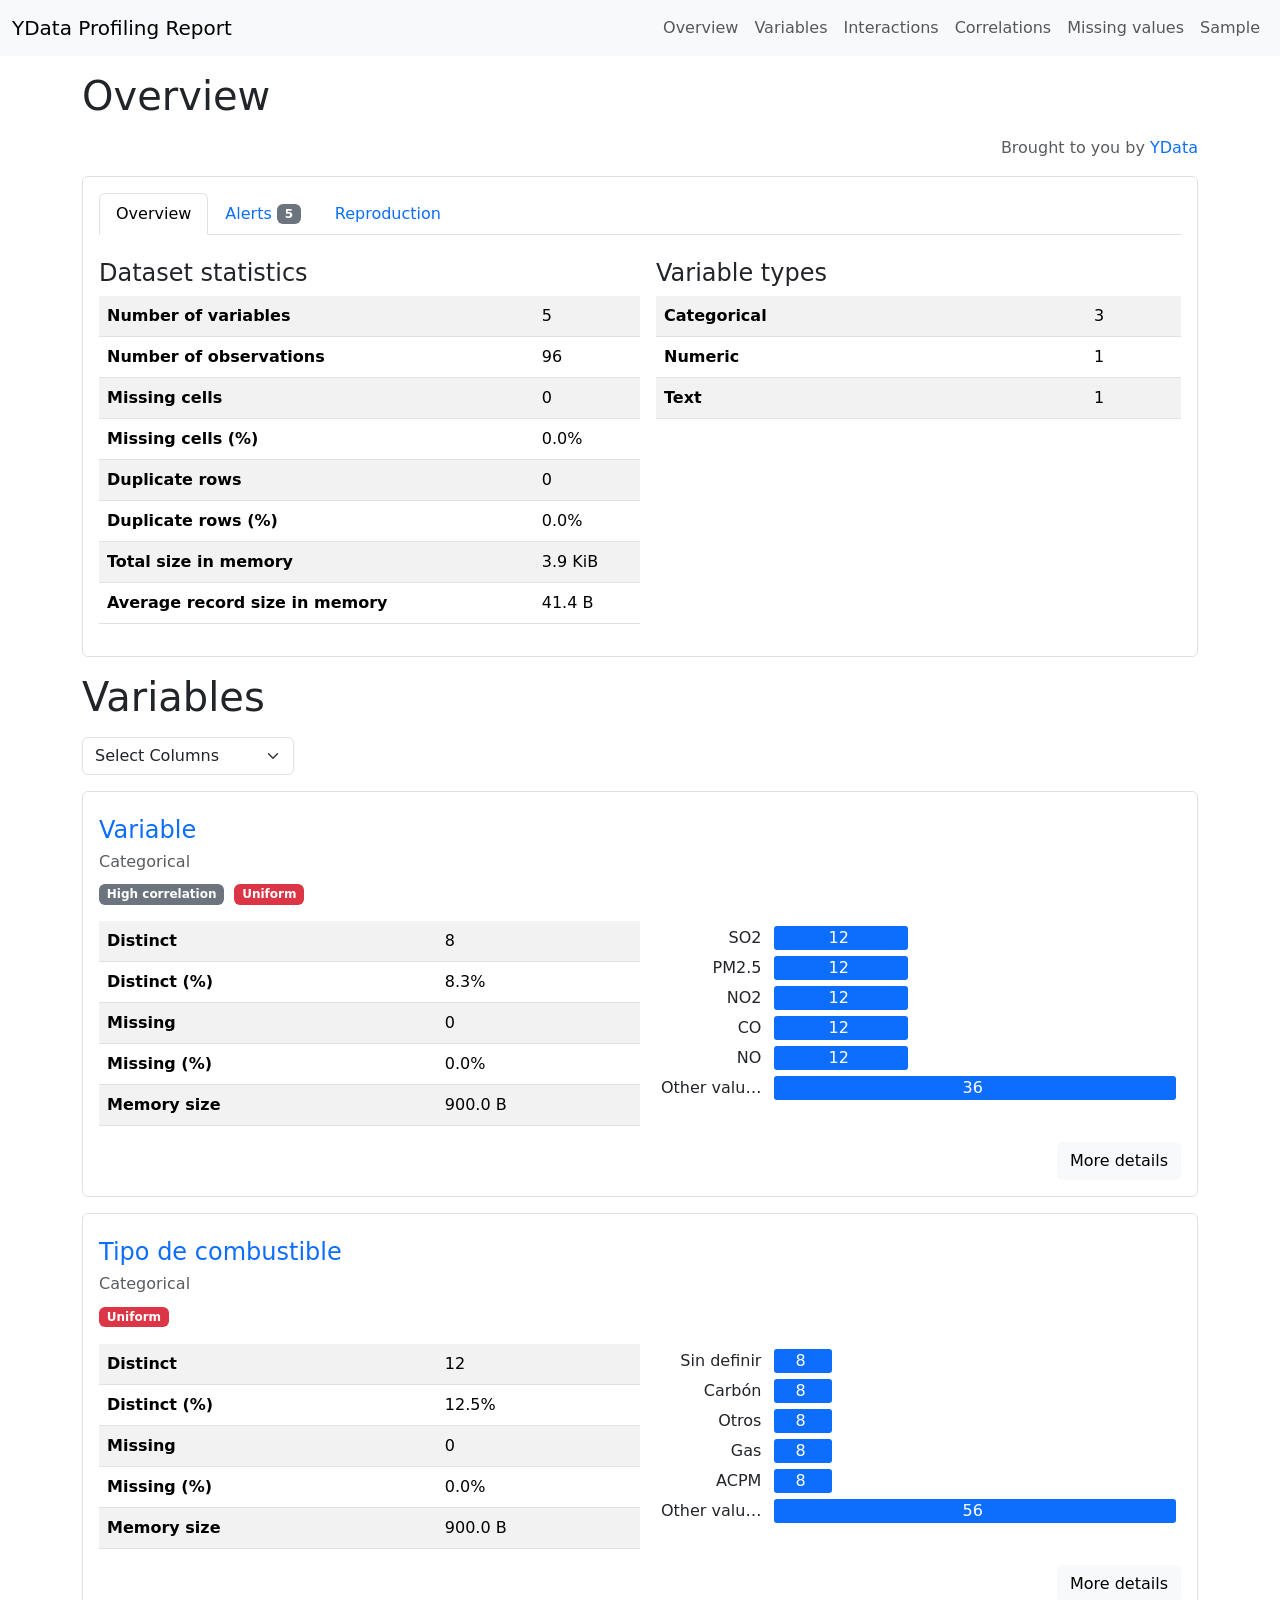
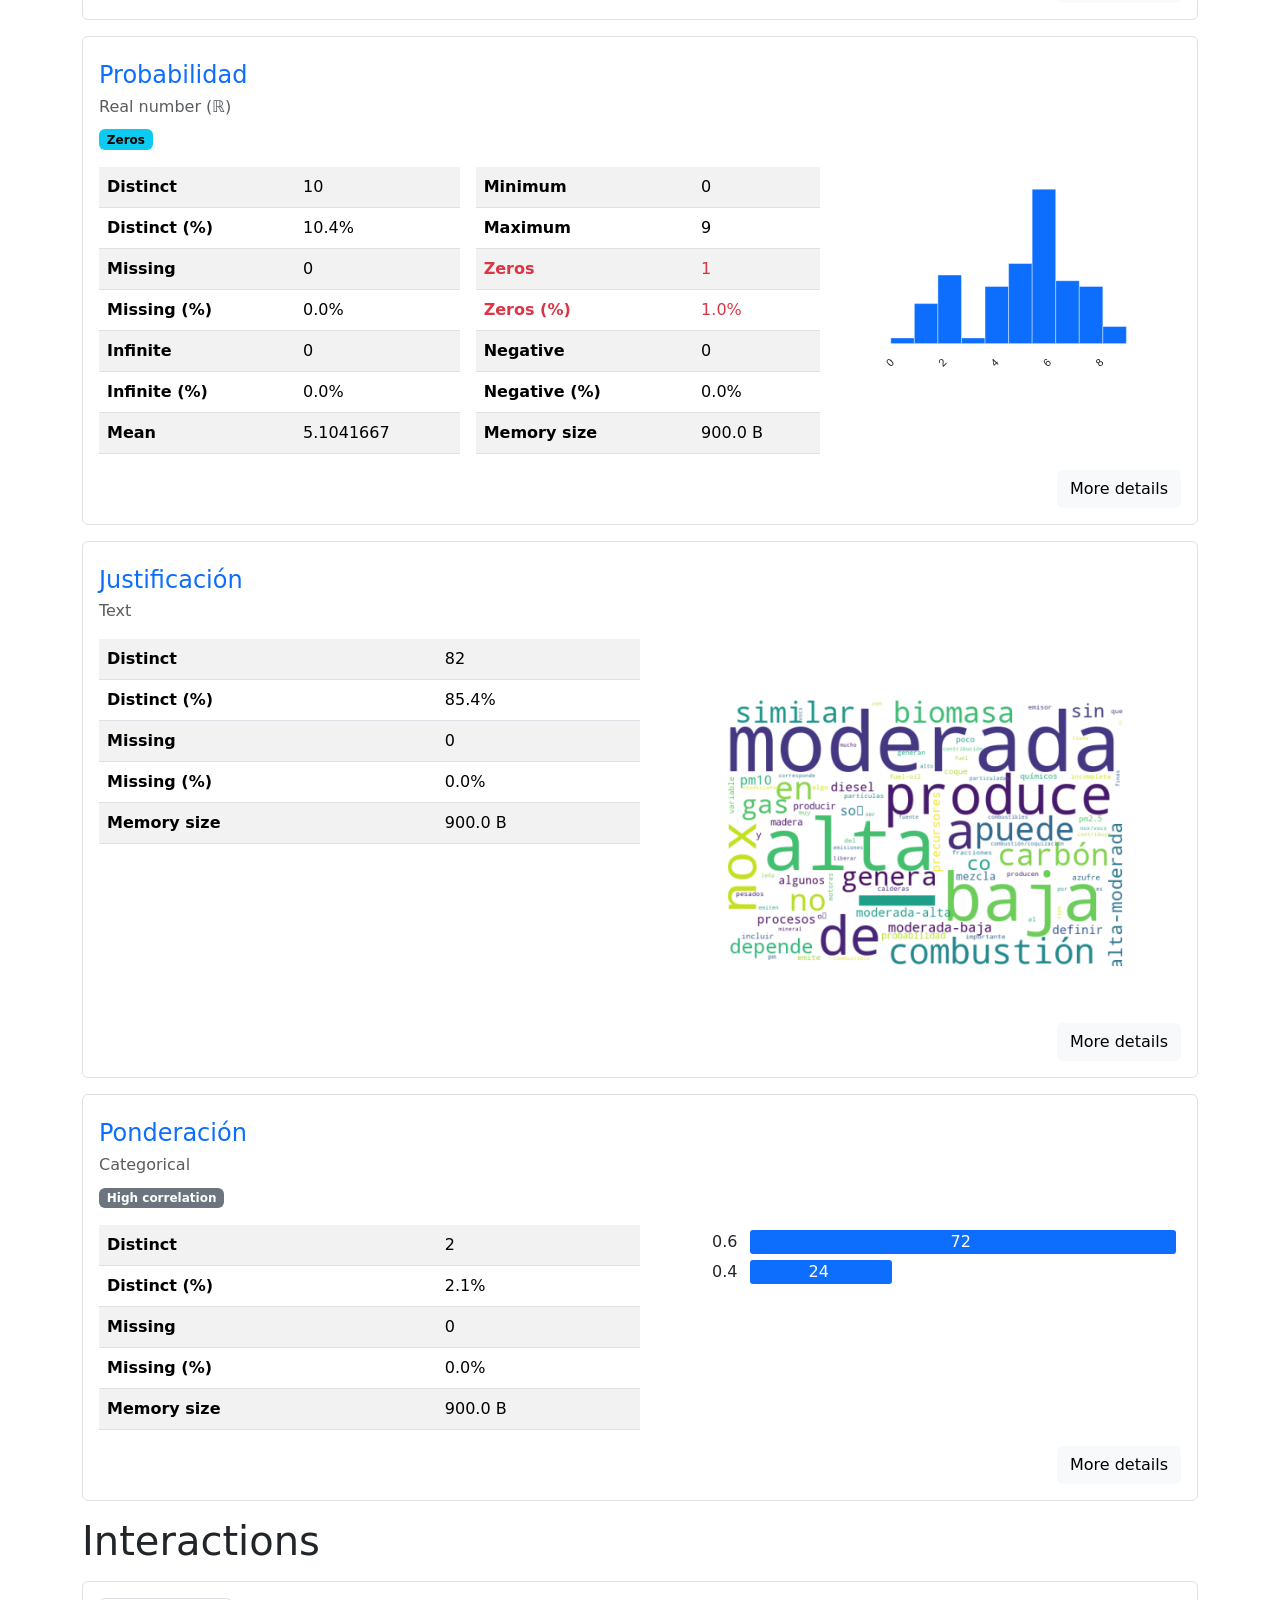
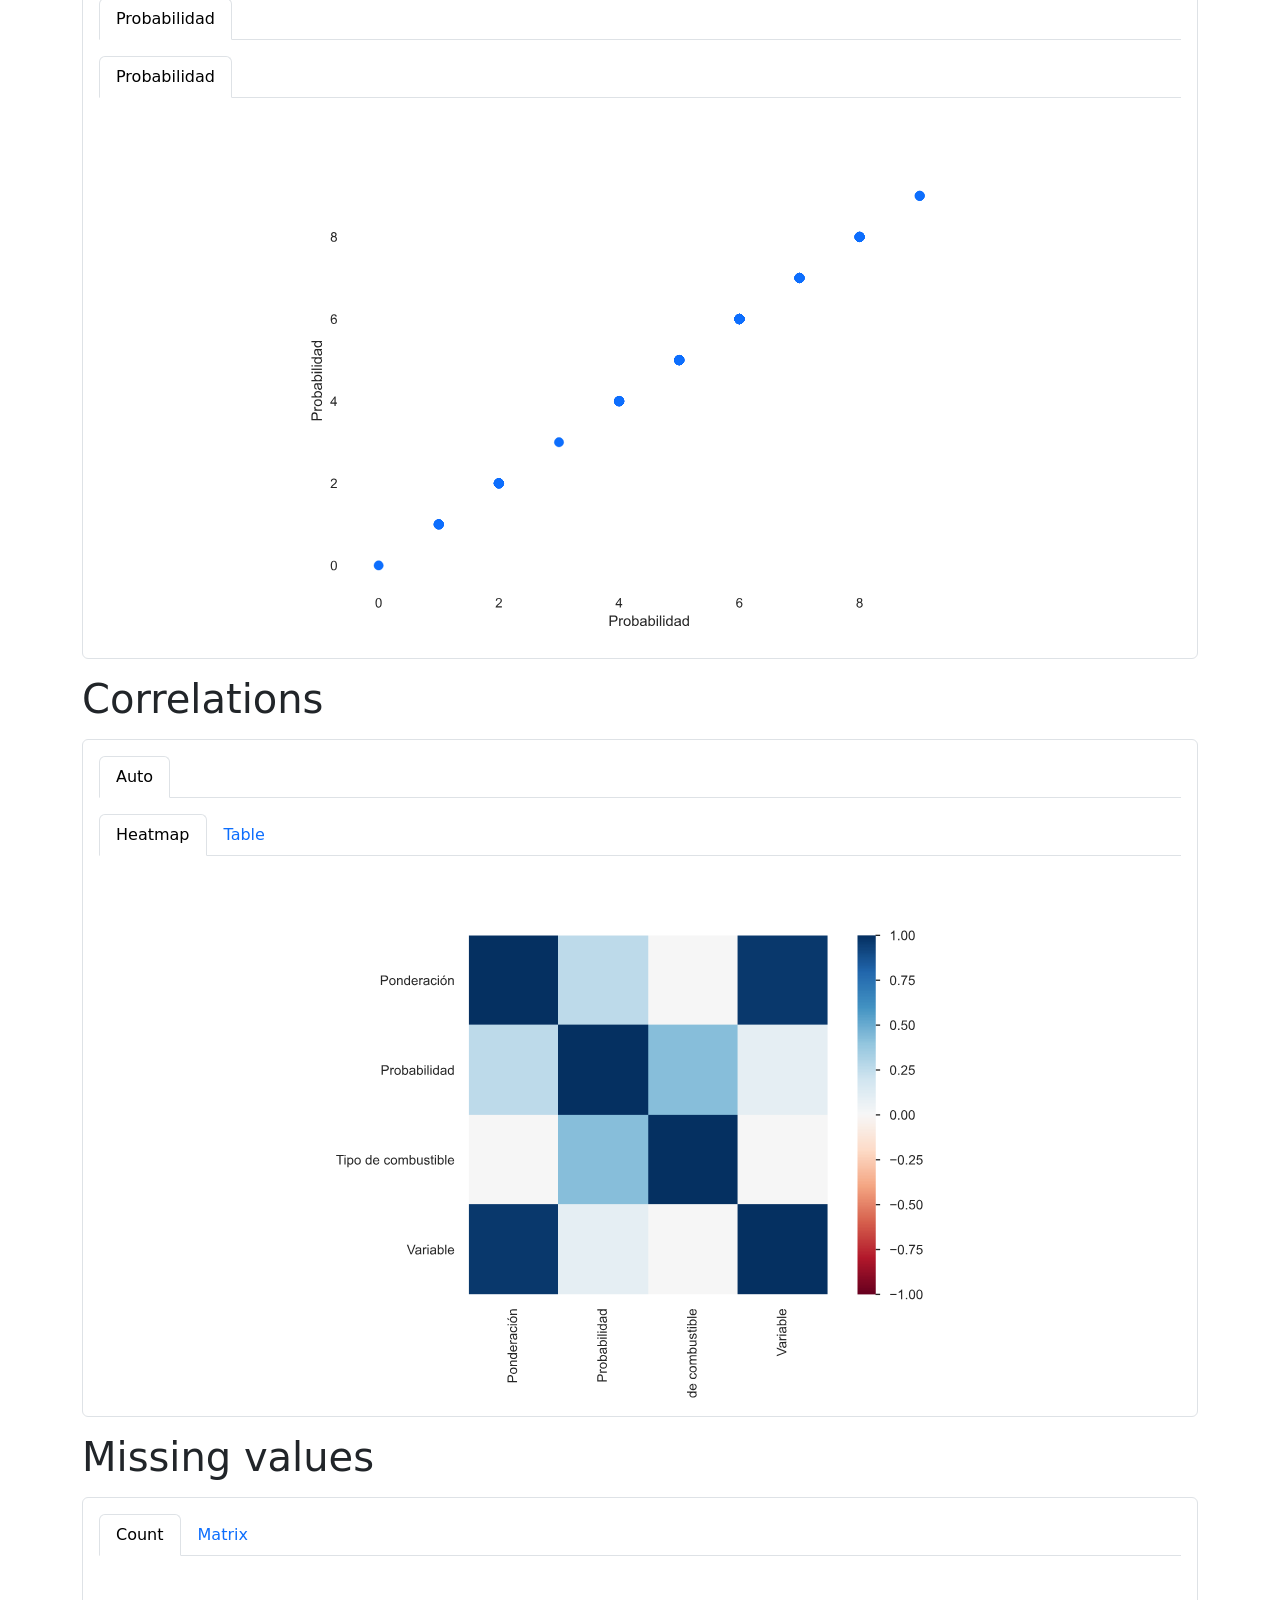
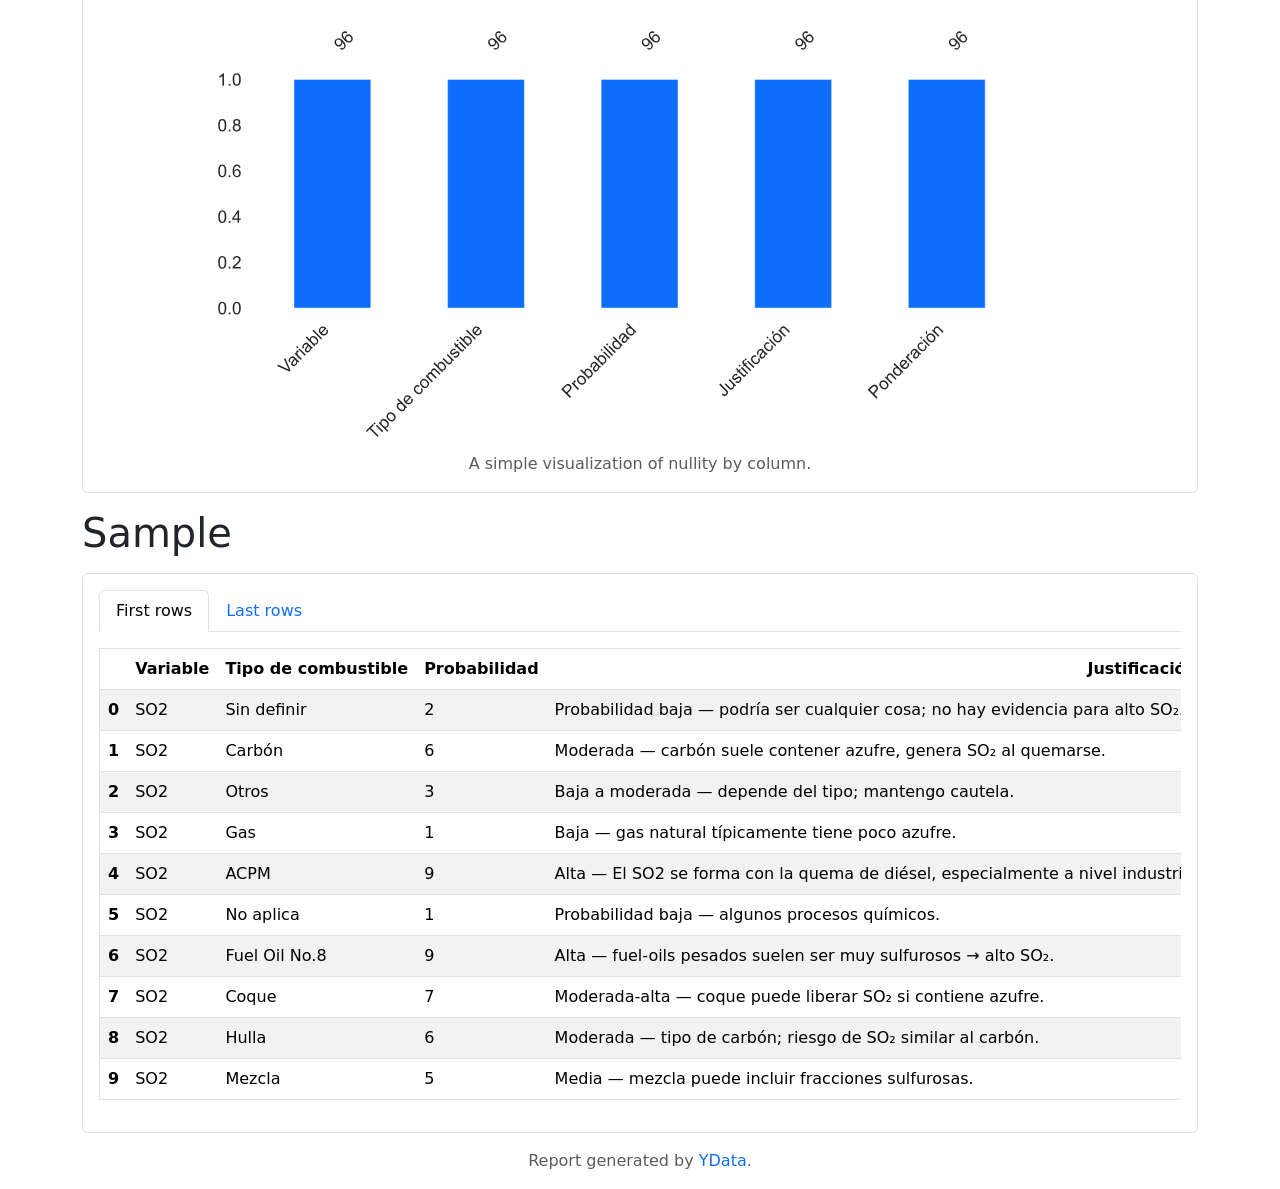
==== commit 89df5994: "fix: eliminar variables climáticas" ====
--- a/entendimiento/archivos_generados/Reporte perfilamiento - Dataset 4.html
+++ b/entendimiento/archivos_generados/Reporte perfilamiento - Dataset 4.html
@@ -1,4 +1,4 @@
-<!doctype html><html lang=en><meta charset=utf-8><meta content="width=device-width,initial-scale=1,shrink-to-fit=no" name=viewport><meta content="Profile report generated by YData! Visit us at https://ydata.ai" name=description><meta content="YData and the open source community." name=author><meta content="YData Profiling vv4.17.0" name=generator><meta content=https://github.com/ydataai/ydata-profiling name=url><meta content="2025-11-05 03:01:36.182308" name=date><title>YData Profiling Report</title><style>@charset "UTF-8";/*!
+<!doctype html><html lang=en><meta charset=utf-8><meta content="width=device-width,initial-scale=1,shrink-to-fit=no" name=viewport><meta content="Profile report generated by YData! Visit us at https://ydata.ai" name=description><meta content="YData and the open source community." name=author><meta content="YData Profiling vv4.17.0" name=generator><meta content=https://github.com/ydataai/ydata-profiling name=url><meta content="2025-11-12 02:28:32.949446" name=date><title>YData Profiling Report</title><style>@charset "UTF-8";/*!
  * Bootstrap  v5.3.3 (https://getbootstrap.com/)
  * Copyright 2011-2024 The Bootstrap Authors
  * Licensed under MIT (https://github.com/twbs/bootstrap/blob/main/LICENSE)
@@ -254,24 +254,25 @@
 .tab-select-option:hover {
     background: var(--bs-secondary-bg-subtle);
     color: var(--bs-secondary-text-emphasis);
-}</style><body><a class=anchor-pos id=top></a><nav class="navbar navbar-expand-lg bg-body-tertiary sticky-top"><div class=container-fluid><div class=navbar-header><a class="navbar-brand anchor" href=#top>YData Profiling Report</a></div><a aria-label="Toggle navigation" aria-controls=navbar class=navbar-toggler data-bs-target=#navbar data-bs-toggle=offcanvas type=button> <span class=navbar-toggler-icon></span> </a><div class="offcanvas offcanvas-end" aria-labelledby=offcanvas-navbar-label id=navbar><div class=offcanvas-header><h5 class=offcanvas-title id=offcanvas-navbar-label>YData Profiling Report</h5><a aria-label=Close class=btn-close data-bs-dismiss=offcanvas type=button></a></div><div class=offcanvas-body><ul class="navbar-nav navbar-nav-scroll justify-content-end flex-grow-1"><li class=nav-item><a class=nav-link href=#overview>Overview</a><li class=nav-item><a class=nav-link href=#variables-dropdown>Variables</a><li class=nav-item><a class=nav-link href=#interactions>Interactions</a><li class=nav-item><a class=nav-link href=#correlations_tab>Correlations</a><li class=nav-item><a class=nav-link href=#missing>Missing values</a><li class=nav-item><a class=nav-link href=#sample>Sample</a></ul></div></div></div></nav><div class=content><div class=container><div class=section-header id=overview><h1 class=section-name>Overview</h1></div><div class=section-items><p class="text-body-secondary text-end">Brought to you by <a href="https://ydata.ai/?utm_source=opensource&utm_medium=ydataprofiling&utm_campaign=report">YData</a><div class="row item"><ul class="nav nav-tabs tab-nav" role=tablist><li class=nav-item role=presentation><button class="nav-link active" aria-controls=tab-pane-overview-dataset_overview aria-selected=true data-bs-target=#tab-pane-overview-dataset_overview data-bs-toggle=tab id=tab-overview-dataset_overview role=tab type=button>Overview</button><li class=nav-item role=presentation><button aria-controls=tab-pane-overview-alerts aria-selected=false class=nav-link data-bs-target=#tab-pane-overview-alerts data-bs-toggle=tab id=tab-overview-alerts role=tab type=button>Alerts <span class="badge text-bg-secondary align-text-top">6</span></button><li class=nav-item role=presentation><button aria-controls=tab-pane-overview-reproduction aria-selected=false class=nav-link data-bs-target=#tab-pane-overview-reproduction data-bs-toggle=tab id=tab-overview-reproduction role=tab type=button>Reproduction</button></ul><div class=tab-content><div class="tab-pane fade show active" aria-labelledby=tab-pane-overview-dataset_overview id=tab-pane-overview-dataset_overview role=tabpanel><div class="row item"><div class="row sub-item"><div class=col-sm-6><div class=table-responsive><p class="h4 item-header">Dataset statistics<table class="table table-striped"><tbody><tr><th>Number of variables<td style="white-space: nowrap;">5<tr><th>Number of observations<td style="white-space: nowrap;">180<tr><th>Missing cells<td style="white-space: nowrap;">0<tr><th>Missing cells (%)<td style="white-space: nowrap;">0.0%<tr><th>Duplicate rows<td style="white-space: nowrap;">0<tr><th>Duplicate rows (%)<td style="white-space: nowrap;">0.0%<tr><th>Total size in memory<td style="white-space: nowrap;">7.2 KiB<tr><th>Average record size in memory<td style="white-space: nowrap;">40.7 B</table></div></div><div class=col-sm-6><div class=table-responsive><p class="h4 item-header">Variable types<table class="table table-striped"><tbody><tr><th>Categorical<td style="white-space: nowrap;">3<tr><th>Numeric<td style="white-space: nowrap;">1<tr><th>Text<td style="white-space: nowrap;">1</table></div></div></div></div></div><div class="tab-pane fade" aria-labelledby=tab-pane-overview-alerts id=tab-pane-overview-alerts role=tabpanel><div class="row item"><div class=col-sm-12><table class="table table-striped"><p class="h4 item-header">Alerts</p><tr><td><a href=#pp_var_8583217437074179574> <code>Ponderación</code> </a> is highly overall correlated with <code>Probabilidad</code> and <span data-bs-title="Probabilidad, Variable" data-bs-placement=right data-bs-toggle=tooltip>1 other fields</span><td><span class="badge text-bg-secondary">High correlation</span><tr><td><a href=#pp_var_1957761328560927401> <code>Probabilidad</code> </a> is highly overall correlated with <code>Ponderación</code><td><span class="badge text-bg-secondary">High correlation</span><tr><td><a href=#pp_var_-2536715215455646977> <code>Variable</code> </a> is highly overall correlated with <code>Ponderación</code><td><span class="badge text-bg-secondary">High correlation</span><tr><td><a href=#pp_var_-2536715215455646977><code>Variable</code></a> is uniformly distributed<td><span class="badge text-bg-danger">Uniform</span><tr><td><a href=#pp_var_-6218992290498034710><code>Tipo de combustible</code></a> is uniformly distributed<td><span class="badge text-bg-danger">Uniform</span><tr><td><a href=#pp_var_1957761328560927401><code>Probabilidad</code></a> has 24 (13.3%) zeros<td><span class="badge text-bg-info">Zeros</span></table></div></div></div><div class="tab-pane fade" aria-labelledby=tab-pane-overview-reproduction id=tab-pane-overview-reproduction role=tabpanel><div class="row item"><div class="row sub-item"><div class=col-sm-12><div class=table-responsive><p class="h4 item-header">Reproduction<table class="table table-striped"><tbody><tr><th>Analysis started<td style="white-space: nowrap;">2025-11-05 03:01:36.182308<tr><th>Analysis finished<td style="white-space: nowrap;">2025-11-05 03:01:36.689681<tr><th>Duration<td style="white-space: nowrap;">0.51 seconds<tr><th>Software version<td style="white-space: nowrap;"><a href=https://github.com/ydataai/ydata-profiling>ydata-profiling vv4.17.0</a><tr><th>Download configuration<td style="white-space: nowrap;"><a href="data:text/plain;charset=utf-8,%7B%22title%22%3A%20%22YData%20Profiling%20Report%22%2C%20%22dataset%22%3A%20%7B%22description%22%3A%20%22%22%2C%20%22creator%22%3A%20%22%22%2C%20%22author%22%3A%20%22%22%2C%20%22copyright_holder%22%3A%20%22%22%2C%20%22copyright_year%22%3A%20%22%22%2C%20%22url%22%3A%20%22%22%7D%2C%20%22variables%22%3A%20%7B%22descriptions%22%3A%20%7B%7D%7D%2C%20%22infer_dtypes%22%3A%20true%2C%20%22show_variable_description%22%3A%20true%2C%20%22pool_size%22%3A%200%2C%20%22progress_bar%22%3A%20true%2C%20%22vars%22%3A%20%7B%22num%22%3A%20%7B%22quantiles%22%3A%20%5B0.05%2C%200.25%2C%200.5%2C%200.75%2C%200.95%5D%2C%20%22skewness_threshold%22%3A%2020%2C%20%22low_categorical_threshold%22%3A%205%2C%20%22chi_squared_threshold%22%3A%200.999%7D%2C%20%22text%22%3A%20%7B%22length%22%3A%20true%2C%20%22words%22%3A%20true%2C%20%22characters%22%3A%20true%2C%20%22redact%22%3A%20false%7D%2C%20%22cat%22%3A%20%7B%22length%22%3A%20true%2C%20%22characters%22%3A%20true%2C%20%22words%22%3A%20true%2C%20%22cardinality_threshold%22%3A%2050%2C%20%22percentage_cat_threshold%22%3A%200.5%2C%20%22imbalance_threshold%22%3A%200.5%2C%20%22n_obs%22%3A%205%2C%20%22chi_squared_threshold%22%3A%200.999%2C%20%22coerce_str_to_date%22%3A%20false%2C%20%22redact%22%3A%20false%2C%20%22histogram_largest%22%3A%2050%2C%20%22stop_words%22%3A%20%5B%5D%2C%20%22dirty_categories%22%3A%20false%2C%20%22dirty_categories_threshold%22%3A%200.85%7D%2C%20%22image%22%3A%20%7B%22active%22%3A%20false%2C%20%22exif%22%3A%20true%2C%20%22hash%22%3A%20true%7D%2C%20%22bool%22%3A%20%7B%22n_obs%22%3A%203%2C%20%22imbalance_threshold%22%3A%200.5%2C%20%22mappings%22%3A%20%7B%22t%22%3A%20true%2C%20%22f%22%3A%20false%2C%20%22yes%22%3A%20true%2C%20%22no%22%3A%20false%2C%20%22y%22%3A%20true%2C%20%22n%22%3A%20false%2C%20%22true%22%3A%20true%2C%20%22false%22%3A%20false%7D%7D%2C%20%22path%22%3A%20%7B%22active%22%3A%20false%7D%2C%20%22file%22%3A%20%7B%22active%22%3A%20false%7D%2C%20%22url%22%3A%20%7B%22active%22%3A%20false%7D%2C%20%22timeseries%22%3A%20%7B%22active%22%3A%20false%2C%20%22sortby%22%3A%20null%2C%20%22autocorrelation%22%3A%200.7%2C%20%22lags%22%3A%20%5B1%2C%207%2C%2012%2C%2024%2C%2030%5D%2C%20%22significance%22%3A%200.05%2C%20%22pacf_acf_lag%22%3A%20100%2C%20%22autolag%22%3A%20%22AIC%22%2C%20%22maxlag%22%3A%20null%7D%7D%2C%20%22sort%22%3A%20null%2C%20%22missing_diagrams%22%3A%20%7B%22bar%22%3A%20true%2C%20%22matrix%22%3A%20true%2C%20%22heatmap%22%3A%20true%7D%2C%20%22correlation_table%22%3A%20true%2C%20%22correlations%22%3A%20%7B%22auto%22%3A%20%7B%22key%22%3A%20%22auto%22%2C%20%22calculate%22%3A%20true%2C%20%22warn_high_correlations%22%3A%2010%2C%20%22threshold%22%3A%200.5%2C%20%22n_bins%22%3A%2010%7D%2C%20%22spearman%22%3A%20%7B%22key%22%3A%20%22spearman%22%2C%20%22calculate%22%3A%20false%2C%20%22warn_high_correlations%22%3A%2010%2C%20%22threshold%22%3A%200.5%2C%20%22n_bins%22%3A%2010%7D%2C%20%22pearson%22%3A%20%7B%22key%22%3A%20%22pearson%22%2C%20%22calculate%22%3A%20false%2C%20%22warn_high_correlations%22%3A%2010%2C%20%22threshold%22%3A%200.5%2C%20%22n_bins%22%3A%2010%7D%2C%20%22phi_k%22%3A%20%7B%22key%22%3A%20%22phi_k%22%2C%20%22calculate%22%3A%20false%2C%20%22warn_high_correlations%22%3A%2010%2C%20%22threshold%22%3A%200.5%2C%20%22n_bins%22%3A%2010%7D%2C%20%22cramers%22%3A%20%7B%22key%22%3A%20%22cramers%22%2C%20%22calculate%22%3A%20false%2C%20%22warn_high_correlations%22%3A%2010%2C%20%22threshold%22%3A%200.5%2C%20%22n_bins%22%3A%2010%7D%2C%20%22kendall%22%3A%20%7B%22key%22%3A%20%22kendall%22%2C%20%22calculate%22%3A%20false%2C%20%22warn_high_correlations%22%3A%2010%2C%20%22threshold%22%3A%200.5%2C%20%22n_bins%22%3A%2010%7D%7D%2C%20%22interactions%22%3A%20%7B%22continuous%22%3A%20true%2C%20%22targets%22%3A%20%5B%5D%7D%2C%20%22categorical_maximum_correlation_distinct%22%3A%20100%2C%20%22memory_deep%22%3A%20false%2C%20%22plot%22%3A%20%7B%22missing%22%3A%20%7B%22force_labels%22%3A%20true%2C%20%22cmap%22%3A%20%22RdBu%22%7D%2C%20%22image_format%22%3A%20%22svg%22%2C%20%22correlation%22%3A%20%7B%22cmap%22%3A%20%22RdBu%22%2C%20%22bad%22%3A%20%22%23000000%22%7D%2C%20%22dpi%22%3A%20800%2C%20%22histogram%22%3A%20%7B%22bins%22%3A%2050%2C%20%22max_bins%22%3A%20250%2C%20%22x_axis_labels%22%3A%20true%2C%20%22density%22%3A%20false%7D%2C%20%22scatter_threshold%22%3A%201000%2C%20%22cat_freq%22%3A%20%7B%22show%22%3A%20true%2C%20%22type%22%3A%20%22bar%22%2C%20%22max_unique%22%3A%2010%2C%20%22colors%22%3A%20null%7D%2C%20%22font_path%22%3A%20null%7D%2C%20%22duplicates%22%3A%20%7B%22head%22%3A%2010%2C%20%22key%22%3A%20%22%23%20duplicates%22%7D%2C%20%22samples%22%3A%20%7B%22head%22%3A%2010%2C%20%22tail%22%3A%2010%2C%20%22random%22%3A%200%7D%2C%20%22reject_variables%22%3A%20true%2C%20%22n_obs_unique%22%3A%2010%2C%20%22n_freq_table_max%22%3A%2010%2C%20%22n_extreme_obs%22%3A%2010%2C%20%22report%22%3A%20%7B%22precision%22%3A%208%7D%2C%20%22html%22%3A%20%7B%22style%22%3A%20%7B%22primary_colors%22%3A%20%5B%22%230d6efd%22%2C%20%22%23dc3545%22%2C%20%22%23198754%22%5D%2C%20%22logo%22%3A%20%22%22%2C%20%22theme%22%3A%20null%7D%2C%20%22navbar_show%22%3A%20true%2C%20%22minify_html%22%3A%20true%2C%20%22use_local_assets%22%3A%20true%2C%20%22inline%22%3A%20true%2C%20%22assets_prefix%22%3A%20null%2C%20%22assets_path%22%3A%20null%2C%20%22full_width%22%3A%20false%7D%2C%20%22notebook%22%3A%20%7B%22iframe%22%3A%20%7B%22height%22%3A%20%22800px%22%2C%20%22width%22%3A%20%22100%25%22%2C%20%22attribute%22%3A%20%22srcdoc%22%7D%7D%7D" download=config.json>config.json</a></table></div></div></div></div></div></div></div></div><div class=section-header id=variables-dropdown><h1 class=section-name>Variables</h1></div><div class=section-items><select class=form-select id=variables-dropdown name=Variables><option value>Select Columns<option value=Variable>Variable<option value="Tipo de combustible">Tipo de combustible<option value=Probabilidad>Probabilidad<option value=Justificación>Justificación<option value=Ponderación>Ponderación</select><div class="row item"><div class=variable id=pp_var_-2536715215455646977><div class="row sub-item"><div class=col-sm-12><p class="item-header h4" title=Variable><a href=#pp_var_-2536715215455646977>Variable</a> <br> <span class="fs-6 text-body-secondary">Categorical</span><p><span class="badge text-bg-secondary" data-bs-title="This variable has a high overall correlation with 1 fields: Ponderación" data-bs-placement=right data-bs-toggle=tooltip>High correlation</span>  <span class="badge text-bg-danger">Uniform</span> <p class=variable-description></div><div class=col-sm-6><div class=table-responsive><table class="table table-striped"><tbody><tr><th>Distinct<td style="white-space: nowrap;">15<tr><th>Distinct (%)<td style="white-space: nowrap;">8.3%<tr><th>Missing<td style="white-space: nowrap;">0<tr><th>Missing (%)<td style="white-space: nowrap;">0.0%<tr><th>Memory size<td style="white-space: nowrap;">1.5 KiB</table></div></div><div class=col-sm-6><div class=row id=minifreqtable><div class=table-responsive><table class="mini freq table-0"><tr><th width=10%>SO2<td width=10%><div class=bar data-bs-delay=500 data-bs-html=true data-bs-placement=center data-bs-toggle=tooltip style=width:10.0%> </div> 12<tr><th width=10%>RH<td width=10%><div class=bar data-bs-delay=500 data-bs-html=true data-bs-placement=center data-bs-toggle=tooltip style=width:10.0%> </div> 12<tr><th width=10%>WDS<td width=10%><div class=bar data-bs-delay=500 data-bs-html=true data-bs-placement=center data-bs-toggle=tooltip style=width:10.0%> </div> 12<tr><th width=10%>WDD<td width=10%><div class=bar data-bs-delay=500 data-bs-html=true data-bs-placement=center data-bs-toggle=tooltip style=width:10.0%> </div> 12<tr><th width=10%>PM2.5<td width=10%><div class=bar data-bs-delay=500 data-bs-html=true data-bs-placement=center data-bs-toggle=tooltip style=width:10.0%> </div> 12<tr class=other><th width=10%>Other values (10)<td width=10%><div class=bar data-bs-delay=500 data-bs-html=true data-bs-placement=center data-bs-toggle=tooltip style=width:100.0%>120 </div></table></div></div></div></div><div class="col-sm-12 text-end"><button aria-controls="#bottom--2536715215455646977, #minifreqtable-2536715215455646977" class="btn btn-light" data-bs-target="#bottom--2536715215455646977, #minifreqtable-2536715215455646977" aria-expanded=true data-bs-toggle=collapse>More details</button></div><div class=collapse id=bottom--2536715215455646977><div class="row item"><ul class="nav nav-tabs tab-nav" role=tablist><li class=nav-item role=presentation><button class="nav-link active" aria-controls=tab-pane--2536715215455646977bottom--2536715215455646977overview aria-selected=true data-bs-target=#tab-pane--2536715215455646977bottom--2536715215455646977overview data-bs-toggle=tab id=tab--2536715215455646977bottom--2536715215455646977overview role=tab type=button>Overview</button><li class=nav-item role=presentation><button aria-controls=tab-pane--2536715215455646977bottom--2536715215455646977string aria-selected=false class=nav-link data-bs-target=#tab-pane--2536715215455646977bottom--2536715215455646977string data-bs-toggle=tab id=tab--2536715215455646977bottom--2536715215455646977string role=tab type=button>Categories</button><li class=nav-item role=presentation><button aria-controls=tab-pane--2536715215455646977bottom--2536715215455646977word aria-selected=false class=nav-link data-bs-target=#tab-pane--2536715215455646977bottom--2536715215455646977word data-bs-toggle=tab id=tab--2536715215455646977bottom--2536715215455646977word role=tab type=button>Words</button><li class=nav-item role=presentation><button aria-controls=tab-pane--2536715215455646977bottom--2536715215455646977characters aria-selected=false class=nav-link data-bs-target=#tab-pane--2536715215455646977bottom--2536715215455646977characters data-bs-toggle=tab id=tab--2536715215455646977bottom--2536715215455646977characters role=tab type=button>Characters</button></ul><div class=tab-content><div class="tab-pane fade show active" aria-labelledby=tab-pane--2536715215455646977bottom--2536715215455646977overview id=tab-pane--2536715215455646977bottom--2536715215455646977overview role=tabpanel><div class="row item"><div class="row sub-item"><div class=col-sm-3><div class=table-responsive><p class="h4 item-header">Length<table class="table table-striped"><tbody><tr><th>Max length<td style="white-space: nowrap;">5<tr><th>Median length<td style="white-space: nowrap;">4<tr><th>Mean length<td style="white-space: nowrap;">3.0666667<tr><th>Min length<td style="white-space: nowrap;">2</table></div></div><div class=col-sm-3><div class=table-responsive><p class="h4 item-header">Characters and Unicode<table class="table table-striped"><tbody><tr><th>Total characters<td style="white-space: nowrap;">552<tr><th>Distinct characters<td style="white-space: nowrap;">24<tr><th>Distinct categories<td style="white-space: nowrap;">1 <a href=https://en.wikipedia.org/wiki/Unicode_character_property#General_Category><span class="badge text-bg-secondary float-end" data-bs-title="Unicode categories (click for more information)" data-bs-placement=right data-bs-toggle=tooltip>?</span></a><tr><th>Distinct scripts<td style="white-space: nowrap;">1 <a href=https://en.wikipedia.org/wiki/Script_(Unicode)#List_of_scripts_in_Unicode><span class="badge text-bg-secondary float-end" data-bs-title="Unicode scripts (click for more information)" data-bs-placement=right data-bs-toggle=tooltip>?</span></a><tr><th>Distinct blocks<td style="white-space: nowrap;">1 <a href=https://en.wikipedia.org/wiki/Unicode_block><span class="badge text-bg-secondary float-end" data-bs-title="Unicode blocks (click for more information)" data-bs-placement=right data-bs-toggle=tooltip>?</span></a></table><div class="caption text-center text-body-secondary">The Unicode Standard assigns character properties to each code point, which can be used to analyse textual variables.</div></div></div><div class=col-sm-3><div class=table-responsive><p class="h4 item-header">Unique<table class="table table-striped"><tbody><tr><th>Unique<td style="white-space: nowrap;">0 <span class="badge text-bg-secondary float-end" data-bs-title="The number of unique values (all values that occur exactly once in the dataset)." data-bs-placement=right data-bs-toggle=tooltip>?</span><tr><th>Unique (%)<td style="white-space: nowrap;">0.0%</table></div></div><div class=col-sm-3><div class=table-responsive><p class="h4 item-header">Sample<table class="table table-striped"><tbody><tr><th>1st row<td style="white-space: nowrap;">SO2<tr><th>2nd row<td style="white-space: nowrap;">SO2<tr><th>3rd row<td style="white-space: nowrap;">SO2<tr><th>4th row<td style="white-space: nowrap;">SO2<tr><th>5th row<td style="white-space: nowrap;">SO2</table></div></div></div></div></div><div class="tab-pane fade" aria-labelledby=tab-pane--2536715215455646977bottom--2536715215455646977string id=tab-pane--2536715215455646977bottom--2536715215455646977string role=tabpanel><div class="row item"><div class="row sub-item"><div class=col-sm-12><h4 class=item-header>Common Values</h4><div class=table-responsive><table class="freq table table-hover table-striped table-0"><thead><tr><td>Value<td>Count<td>Frequency (%)<tbody><tr><td title=SO2>SO2<td>12<td><div class=bar style=width:20.0%> </div> 6.7%<tr><td title=RH>RH<td>12<td><div class=bar style=width:20.0%> </div> 6.7%<tr><td title=WDS>WDS<td>12<td><div class=bar style=width:20.0%> </div> 6.7%<tr><td title=WDD>WDD<td>12<td><div class=bar style=width:20.0%> </div> 6.7%<tr><td title=PM2.5>PM2.5<td>12<td><div class=bar style=width:20.0%> </div> 6.7%<tr><td title=NO2>NO2<td>12<td><div class=bar style=width:20.0%> </div> 6.7%<tr><td title=CO>CO<td>12<td><div class=bar style=width:20.0%> </div> 6.7%<tr><td title=Temp>Temp<td>12<td><div class=bar style=width:20.0%> </div> 6.7%<tr><td title=NO>NO<td>12<td><div class=bar style=width:20.0%> </div> 6.7%<tr><td title=PM10>PM10<td>12<td><div class=bar style=width:20.0%> </div> 6.7%<tr class=other><td title="Other values (5)">Other values (5)<td>60<td><div class=bar style=width:100.0%>33.3%</div></table></div></div></div><div class="row sub-item"><div class=col-sm-12><h4 class=item-header>Length</h4><?xml version="1.0" encoding="utf-8" standalone="no"?><!doctype html svg class="img-responsive center-img"PUBLIC "-//W3C//DTD SVG 1.1//EN"
-  "http://www.w3.org/Graphics/SVG/1.1/DTD/svg11.dtd"><svg class="img-responsive center-img" viewbox="0 0 504 216" height=216pt version=1.1 width=504pt xmlns=http://www.w3.org/2000/svg xmlns:xlink=http://www.w3.org/1999/xlink><metadata><rdf:rdf xmlns:cc=http://creativecommons.org/ns# xmlns:dc=http://purl.org/dc/elements/1.1/ xmlns:rdf=http://www.w3.org/1999/02/22-rdf-syntax-ns#><cc:work><dc:type rdf:resource=http://purl.org/dc/dcmitype/StillImage /><dc:date>2025-11-04T22:01:36.781772</dc:date><dc:format>image/svg+xml</dc:format><dc:creator><cc:agent><dc:title>Matplotlib v3.10.0, https://matplotlib.org/</dc:title></cc:agent></dc:creator></cc:work></rdf:rdf></metadata><defs><style type=text/css>*{stroke-linejoin: round; stroke-linecap: butt}</style></defs><g id=figure_1><g id=patch_1><path d="M 0 216 L 504 216 L 504 0 L 0 0 z" style="fill: #ffffff"/></g><g id=axes_1><g id=patch_2><path d="M 46.54 178.726458 L 493.2 178.726458 L 493.2 10.8 L 46.54 10.8 z" style="fill: #ffffff"/></g><g id=matplotlib.axis_1><g id=xtick_1><g id=text_1><g style="fill: #262626" transform="translate(63.756317 204.11658) rotate(-45) scale(0.1 -0.1)"><defs><path d="M 3222 541 L 3222 0 L 194 0 Q 188 203 259 391 Q 375 700 629 1000 Q 884 1300 1366 1694 Q 2113 2306 2375 2664 Q 2638 3022 2638 3341 Q 2638 3675 2398 3904 Q 2159 4134 1775 4134 Q 1369 4134 1125 3890 Q 881 3647 878 3216 L 300 3275 Q 359 3922 746 4261 Q 1134 4600 1788 4600 Q 2447 4600 2831 4234 Q 3216 3869 3216 3328 Q 3216 3053 3103 2787 Q 2991 2522 2730 2228 Q 2469 1934 1863 1422 Q 1356 997 1212 845 Q 1069 694 975 541 L 3222 541 z" id=ArialMT-32 transform=scale(0.015625) /><path d="M 581 0 L 581 641 L 1222 641 L 1222 0 L 581 0 z" id=ArialMT-2e transform=scale(0.015625) /><path d="M 266 2259 Q 266 3072 433 3567 Q 600 4063 929 4331 Q 1259 4600 1759 4600 Q 2128 4600 2406 4451 Q 2684 4303 2865 4023 Q 3047 3744 3150 3342 Q 3253 2941 3253 2259 Q 3253 1453 3087 958 Q 2922 463 2592 192 Q 2263 -78 1759 -78 Q 1097 -78 719 397 Q 266 969 266 2259 z M 844 2259 Q 844 1131 1108 757 Q 1372 384 1759 384 Q 2147 384 2411 759 Q 2675 1134 2675 2259 Q 2675 3391 2411 3762 Q 2147 4134 1753 4134 Q 1366 4134 1134 3806 Q 844 3388 844 2259 z" id=ArialMT-30 transform=scale(0.015625) /></defs><use xlink:href=#ArialMT-32 /><use transform="translate(55.615234 0)" xlink:href=#ArialMT-2e /><use transform="translate(83.398438 0)" xlink:href=#ArialMT-30 /></g></g></g><g id=xtick_2><g id=text_2><g style="fill: #262626" transform="translate(131.432074 204.11658) rotate(-45) scale(0.1 -0.1)"><defs><path d="M 266 1200 L 856 1250 Q 922 819 1161 601 Q 1400 384 1738 384 Q 2144 384 2425 690 Q 2706 997 2706 1503 Q 2706 1984 2436 2262 Q 2166 2541 1728 2541 Q 1456 2541 1237 2417 Q 1019 2294 894 2097 L 366 2166 L 809 4519 L 3088 4519 L 3088 3981 L 1259 3981 L 1013 2750 Q 1425 3038 1878 3038 Q 2478 3038 2890 2622 Q 3303 2206 3303 1553 Q 3303 931 2941 478 Q 2500 -78 1738 -78 Q 1113 -78 717 272 Q 322 622 266 1200 z" id=ArialMT-35 transform=scale(0.015625) /></defs><use xlink:href=#ArialMT-32 /><use transform="translate(55.615234 0)" xlink:href=#ArialMT-2e /><use transform="translate(83.398438 0)" xlink:href=#ArialMT-35 /></g></g></g><g id=xtick_3><g id=text_3><g style="fill: #262626" transform="translate(199.107832 204.11658) rotate(-45) scale(0.1 -0.1)"><defs><path d="M 269 1209 L 831 1284 Q 928 806 1161 595 Q 1394 384 1728 384 Q 2125 384 2398 659 Q 2672 934 2672 1341 Q 2672 1728 2419 1979 Q 2166 2231 1775 2231 Q 1616 2231 1378 2169 L 1441 2663 Q 1497 2656 1531 2656 Q 1891 2656 2178 2843 Q 2466 3031 2466 3422 Q 2466 3731 2256 3934 Q 2047 4138 1716 4138 Q 1388 4138 1169 3931 Q 950 3725 888 3313 L 325 3413 Q 428 3978 793 4289 Q 1159 4600 1703 4600 Q 2078 4600 2393 4439 Q 2709 4278 2876 4000 Q 3044 3722 3044 3409 Q 3044 3113 2884 2869 Q 2725 2625 2413 2481 Q 2819 2388 3044 2092 Q 3269 1797 3269 1353 Q 3269 753 2831 336 Q 2394 -81 1725 -81 Q 1122 -81 723 278 Q 325 638 269 1209 z" id=ArialMT-33 transform=scale(0.015625) /></defs><use xlink:href=#ArialMT-33 /><use transform="translate(55.615234 0)" xlink:href=#ArialMT-2e /><use transform="translate(83.398438 0)" xlink:href=#ArialMT-30 /></g></g></g><g id=xtick_4><g id=text_4><g style="fill: #262626" transform="translate(266.783589 204.11658) rotate(-45) scale(0.1 -0.1)"><use xlink:href=#ArialMT-33 /><use transform="translate(55.615234 0)" xlink:href=#ArialMT-2e /><use transform="translate(83.398438 0)" xlink:href=#ArialMT-35 /></g></g></g><g id=xtick_5><g id=text_5><g style="fill: #262626" transform="translate(334.459347 204.11658) rotate(-45) scale(0.1 -0.1)"><defs><path d="M 2069 0 L 2069 1097 L 81 1097 L 81 1613 L 2172 4581 L 2631 4581 L 2631 1613 L 3250 1613 L 3250 1097 L 2631 1097 L 2631 0 L 2069 0 z M 2069 1613 L 2069 3678 L 634 1613 L 2069 1613 z" id=ArialMT-34 transform=scale(0.015625) /></defs><use xlink:href=#ArialMT-34 /><use transform="translate(55.615234 0)" xlink:href=#ArialMT-2e /><use transform="translate(83.398438 0)" xlink:href=#ArialMT-30 /></g></g></g><g id=xtick_6><g id=text_6><g style="fill: #262626" transform="translate(402.135105 204.11658) rotate(-45) scale(0.1 -0.1)"><use xlink:href=#ArialMT-34 /><use transform="translate(55.615234 0)" xlink:href=#ArialMT-2e /><use transform="translate(83.398438 0)" xlink:href=#ArialMT-35 /></g></g></g><g id=xtick_7><g id=text_7><g style="fill: #262626" transform="translate(469.810862 204.11658) rotate(-45) scale(0.1 -0.1)"><use xlink:href=#ArialMT-35 /><use transform="translate(55.615234 0)" xlink:href=#ArialMT-2e /><use transform="translate(83.398438 0)" xlink:href=#ArialMT-30 /></g></g></g></g><g id=matplotlib.axis_2><g id=ytick_1><g id=text_8><g style="fill: #262626" transform="translate(30.479062 182.305364) scale(0.1 -0.1)"><use xlink:href=#ArialMT-30 /></g></g></g><g id=ytick_2><g id=text_9><g style="fill: #262626" transform="translate(24.918125 155.650371) scale(0.1 -0.1)"><defs><path d="M 2384 0 L 1822 0 L 1822 3584 Q 1619 3391 1289 3197 Q 959 3003 697 2906 L 697 3450 Q 1169 3672 1522 3987 Q 1875 4303 2022 4600 L 2384 4600 L 2384 0 z" id=ArialMT-31 transform=scale(0.015625) /></defs><use xlink:href=#ArialMT-31 /><use transform="translate(55.615234 0)" xlink:href=#ArialMT-30 /></g></g></g><g id=ytick_3><g id=text_10><g style="fill: #262626" transform="translate(24.918125 128.995377) scale(0.1 -0.1)"><use xlink:href=#ArialMT-32 /><use transform="translate(55.615234 0)" xlink:href=#ArialMT-30 /></g></g></g><g id=ytick_4><g id=text_11><g style="fill: #262626" transform="translate(24.918125 102.340384) scale(0.1 -0.1)"><use xlink:href=#ArialMT-33 /><use transform="translate(55.615234 0)" xlink:href=#ArialMT-30 /></g></g></g><g id=ytick_5><g id=text_12><g style="fill: #262626" transform="translate(24.918125 75.685391) scale(0.1 -0.1)"><use xlink:href=#ArialMT-34 /><use transform="translate(55.615234 0)" xlink:href=#ArialMT-30 /></g></g></g><g id=ytick_6><g id=text_13><g style="fill: #262626" transform="translate(24.918125 49.030398) scale(0.1 -0.1)"><use xlink:href=#ArialMT-35 /><use transform="translate(55.615234 0)" xlink:href=#ArialMT-30 /></g></g></g><g id=ytick_7><g id=text_14><g style="fill: #262626" transform="translate(24.918125 22.375404) scale(0.1 -0.1)"><defs><path d="M 3184 3459 L 2625 3416 Q 2550 3747 2413 3897 Q 2184 4138 1850 4138 Q 1581 4138 1378 3988 Q 1113 3794 959 3422 Q 806 3050 800 2363 Q 1003 2672 1297 2822 Q 1591 2972 1913 2972 Q 2475 2972 2870 2558 Q 3266 2144 3266 1488 Q 3266 1056 3080 686 Q 2894 316 2569 119 Q 2244 -78 1831 -78 Q 1128 -78 684 439 Q 241 956 241 2144 Q 241 3472 731 4075 Q 1159 4600 1884 4600 Q 2425 4600 2770 4297 Q 3116 3994 3184 3459 z M 888 1484 Q 888 1194 1011 928 Q 1134 663 1356 523 Q 1578 384 1822 384 Q 2178 384 2434 671 Q 2691 959 2691 1453 Q 2691 1928 2437 2201 Q 2184 2475 1800 2475 Q 1419 2475 1153 2201 Q 888 1928 888 1484 z" id=ArialMT-36 transform=scale(0.015625) /></defs><use xlink:href=#ArialMT-36 /><use transform="translate(55.615234 0)" xlink:href=#ArialMT-30 /></g></g></g><g id=text_15><g style="fill: #262626" transform="translate(18.602969 120.746432) rotate(-90) scale(0.11 -0.11)"><defs><path d="M 525 0 L 525 4581 L 3616 4581 L 3616 4041 L 1131 4041 L 1131 2622 L 3281 2622 L 3281 2081 L 1131 2081 L 1131 0 L 525 0 z" id=ArialMT-46 transform=scale(0.015625) /><path d="M 416 0 L 416 3319 L 922 3319 L 922 2816 Q 1116 3169 1280 3281 Q 1444 3394 1641 3394 Q 1925 3394 2219 3213 L 2025 2691 Q 1819 2813 1613 2813 Q 1428 2813 1281 2702 Q 1134 2591 1072 2394 Q 978 2094 978 1738 L 978 0 L 416 0 z" id=ArialMT-72 transform=scale(0.015625) /><path d="M 2694 1069 L 3275 997 Q 3138 488 2766 206 Q 2394 -75 1816 -75 Q 1088 -75 661 373 Q 234 822 234 1631 Q 234 2469 665 2931 Q 1097 3394 1784 3394 Q 2450 3394 2872 2941 Q 3294 2488 3294 1666 Q 3294 1616 3291 1516 L 816 1516 Q 847 969 1125 678 Q 1403 388 1819 388 Q 2128 388 2347 550 Q 2566 713 2694 1069 z M 847 1978 L 2700 1978 Q 2663 2397 2488 2606 Q 2219 2931 1791 2931 Q 1403 2931 1139 2672 Q 875 2413 847 1978 z" id=ArialMT-65 transform=scale(0.015625) /><path d="M 2538 -1272 L 2538 353 Q 2406 169 2170 47 Q 1934 -75 1669 -75 Q 1078 -75 651 397 Q 225 869 225 1691 Q 225 2191 398 2587 Q 572 2984 901 3189 Q 1231 3394 1625 3394 Q 2241 3394 2594 2875 L 2594 3319 L 3100 3319 L 3100 -1272 L 2538 -1272 z M 803 1669 Q 803 1028 1072 708 Q 1341 388 1716 388 Q 2075 388 2334 692 Q 2594 997 2594 1619 Q 2594 2281 2320 2615 Q 2047 2950 1678 2950 Q 1313 2950 1058 2639 Q 803 2328 803 1669 z" id=ArialMT-71 transform=scale(0.015625) /><path d="M 2597 0 L 2597 488 Q 2209 -75 1544 -75 Q 1250 -75 995 37 Q 741 150 617 320 Q 494 491 444 738 Q 409 903 409 1263 L 409 3319 L 972 3319 L 972 1478 Q 972 1038 1006 884 Q 1059 663 1231 536 Q 1403 409 1656 409 Q 1909 409 2131 539 Q 2353 669 2445 892 Q 2538 1116 2538 1541 L 2538 3319 L 3100 3319 L 3100 0 L 2597 0 z" id=ArialMT-75 transform=scale(0.015625) /><path d="M 422 0 L 422 3319 L 928 3319 L 928 2847 Q 1294 3394 1984 3394 Q 2284 3394 2536 3286 Q 2788 3178 2913 3003 Q 3038 2828 3088 2588 Q 3119 2431 3119 2041 L 3119 0 L 2556 0 L 2556 2019 Q 2556 2363 2490 2533 Q 2425 2703 2258 2804 Q 2091 2906 1866 2906 Q 1506 2906 1245 2678 Q 984 2450 984 1813 L 984 0 L 422 0 z" id=ArialMT-6e transform=scale(0.015625) /><path d="M 2588 1216 L 3141 1144 Q 3050 572 2676 248 Q 2303 -75 1759 -75 Q 1078 -75 664 370 Q 250 816 250 1647 Q 250 2184 428 2587 Q 606 2991 970 3192 Q 1334 3394 1763 3394 Q 2303 3394 2647 3120 Q 2991 2847 3088 2344 L 2541 2259 Q 2463 2594 2264 2762 Q 2066 2931 1784 2931 Q 1359 2931 1093 2626 Q 828 2322 828 1663 Q 828 994 1084 691 Q 1341 388 1753 388 Q 2084 388 2306 591 Q 2528 794 2588 1216 z" id=ArialMT-63 transform=scale(0.015625) /><path d="M 397 -1278 L 334 -750 Q 519 -800 656 -800 Q 844 -800 956 -737 Q 1069 -675 1141 -563 Q 1194 -478 1313 -144 Q 1328 -97 1363 -6 L 103 3319 L 709 3319 L 1400 1397 Q 1534 1031 1641 628 Q 1738 1016 1872 1384 L 2581 3319 L 3144 3319 L 1881 -56 Q 1678 -603 1566 -809 Q 1416 -1088 1222 -1217 Q 1028 -1347 759 -1347 Q 597 -1347 397 -1278 z" id=ArialMT-79 transform=scale(0.015625) /></defs><use xlink:href=#ArialMT-46 /><use transform="translate(61.083984 0)" xlink:href=#ArialMT-72 /><use transform="translate(94.384766 0)" xlink:href=#ArialMT-65 /><use transform="translate(150 0)" xlink:href=#ArialMT-71 /><use transform="translate(205.615234 0)" xlink:href=#ArialMT-75 /><use transform="translate(261.230469 0)" xlink:href=#ArialMT-65 /><use transform="translate(316.845703 0)" xlink:href=#ArialMT-6e /><use transform="translate(372.460938 0)" xlink:href=#ArialMT-63 /><use transform="translate(422.460938 0)" xlink:href=#ArialMT-79 /></g></g></g><g id=patch_3><path d="M 66.842727 178.726458 L 168.356364 178.726458 L 168.356364 18.796498 L 66.842727 18.796498 z" style="fill: #0d6efd; stroke: #ffffff; stroke-width: 0.3; stroke-linejoin: miter" clip-path=url(#p1123f080de) /></g><g id=patch_4><path d="M 168.356364 178.726458 L 269.87 178.726458 L 269.87 18.796498 L 168.356364 18.796498 z" style="fill: #0d6efd; stroke: #ffffff; stroke-width: 0.3; stroke-linejoin: miter" clip-path=url(#p1123f080de) /></g><g id=patch_5><path d="M 269.87 178.726458 L 371.383636 178.726458 L 371.383636 50.78249 L 269.87 50.78249 z" style="fill: #0d6efd; stroke: #ffffff; stroke-width: 0.3; stroke-linejoin: miter" clip-path=url(#p1123f080de) /></g><g id=patch_6><path d="M 371.383636 178.726458 L 472.897273 178.726458 L 472.897273 146.740466 L 371.383636 146.740466 z" style="fill: #0d6efd; stroke: #ffffff; stroke-width: 0.3; stroke-linejoin: miter" clip-path=url(#p1123f080de) /></g><g id=patch_7><path d="M 46.54 178.726458 L 46.54 10.8" style="fill: none"/></g><g id=patch_8><path d="M 493.2 178.726458 L 493.2 10.8" style="fill: none"/></g><g id=patch_9><path d="M 46.54 178.726458 L 493.2 178.726458" style="fill: none"/></g><g id=patch_10><path d="M 46.54 10.8 L 493.2 10.8" style="fill: none"/></g></g></g><defs><clippath id=p1123f080de><rect height=167.926458 width=446.66 x=46.54 y=10.8 /></clippath></defs></svg><div class="caption text-center text-body-secondary">Histogram of lengths of the category</div></div></div></div></div><div class="tab-pane fade" aria-labelledby=tab-pane--2536715215455646977bottom--2536715215455646977word id=tab-pane--2536715215455646977bottom--2536715215455646977word role=tabpanel><div class="row item"><div class="row sub-item"><div class=col-sm-12><div class=table-responsive><table class="freq table table-hover table-striped table-0"><thead><tr><td>Value<td>Count<td>Frequency (%)<tbody><tr><td title=so2>so2<td>12<td><div class=bar style=width:20.0%> </div> 6.7%<tr><td title=rh>rh<td>12<td><div class=bar style=width:20.0%> </div> 6.7%<tr><td title=wds>wds<td>12<td><div class=bar style=width:20.0%> </div> 6.7%<tr><td title=wdd>wdd<td>12<td><div class=bar style=width:20.0%> </div> 6.7%<tr><td title=pm2.5>pm2.5<td>12<td><div class=bar style=width:20.0%> </div> 6.7%<tr><td title=no2>no2<td>12<td><div class=bar style=width:20.0%> </div> 6.7%<tr><td title=co>co<td>12<td><div class=bar style=width:20.0%> </div> 6.7%<tr><td title=temp>temp<td>12<td><div class=bar style=width:20.0%> </div> 6.7%<tr><td title=no>no<td>12<td><div class=bar style=width:20.0%> </div> 6.7%<tr><td title=pm10>pm10<td>12<td><div class=bar style=width:20.0%> </div> 6.7%<tr class=other><td title="Other values (5)">Other values (5)<td>60<td><div class=bar style=width:100.0%>33.3%</div></table></div></div></div></div></div><div class="tab-pane fade" aria-labelledby=tab-pane--2536715215455646977bottom--2536715215455646977characters id=tab-pane--2536715215455646977bottom--2536715215455646977characters role=tabpanel><div class="row item"><div class="row sub-item"><div class=col-sm-12><div class="row item"><ul class="nav nav-tabs tab-nav" role=tablist><li class=nav-item role=presentation><button class="nav-link active" aria-controls=tab-pane--2536715215455646977unicode--2536715215455646977characters aria-selected=true data-bs-target=#tab-pane--2536715215455646977unicode--2536715215455646977characters data-bs-toggle=tab id=tab--2536715215455646977unicode--2536715215455646977characters role=tab type=button>Characters</button><li class=nav-item role=presentation><button aria-controls=tab-pane--2536715215455646977unicode--2536715215455646977categories aria-selected=false class=nav-link data-bs-target=#tab-pane--2536715215455646977unicode--2536715215455646977categories data-bs-toggle=tab id=tab--2536715215455646977unicode--2536715215455646977categories role=tab type=button>Categories</button><li class=nav-item role=presentation><button aria-controls=tab-pane--2536715215455646977unicode--2536715215455646977scripts aria-selected=false class=nav-link data-bs-target=#tab-pane--2536715215455646977unicode--2536715215455646977scripts data-bs-toggle=tab id=tab--2536715215455646977unicode--2536715215455646977scripts role=tab type=button>Scripts</button><li class=nav-item role=presentation><button aria-controls=tab-pane--2536715215455646977unicode--2536715215455646977blocks aria-selected=false class=nav-link data-bs-target=#tab-pane--2536715215455646977unicode--2536715215455646977blocks data-bs-toggle=tab id=tab--2536715215455646977unicode--2536715215455646977blocks role=tab type=button>Blocks</button></ul><div class=tab-content><div class="tab-pane fade show active" aria-labelledby=tab-pane--2536715215455646977unicode--2536715215455646977characters id=tab-pane--2536715215455646977unicode--2536715215455646977characters role=tabpanel><div class="row item"><div class="row named-list-item"><h4 class=item-header>Most occurring characters</h4><div class=table-responsive><table class="freq table table-hover table-striped table-0"><thead><tr><td>Value<td>Count<td>Frequency (%)<tbody><tr><td title=O>O<td>72<td><div class=bar style=width:42.9%>13.0%</div><tr><td title=D>D<td>48<td><div class=bar style=width:28.6%> </div> 8.7%<tr><td title=N>N<td>48<td><div class=bar style=width:28.6%> </div> 8.7%<tr><td title=2>2<td>36<td><div class=bar style=width:21.4%> </div> 6.5%<tr><td title=R>R<td>36<td><div class=bar style=width:21.4%> </div> 6.5%<tr><td title=P>P<td>36<td><div class=bar style=width:21.4%> </div> 6.5%<tr><td title=S>S<td>36<td><div class=bar style=width:21.4%> </div> 6.5%<tr><td title=W>W<td>24<td><div class=bar style=width:14.3%> </div> 4.3%<tr><td title=A>A<td>24<td><div class=bar style=width:14.3%> </div> 4.3%<tr><td title=M>M<td>24<td><div class=bar style=width:14.3%> </div> 4.3%<tr class=other><td title="Other values (14)">Other values (14)<td>168<td><div class=bar style=width:100.0%>30.4%</div></table></div></div></div></div><div class="tab-pane fade" aria-labelledby=tab-pane--2536715215455646977unicode--2536715215455646977categories id=tab-pane--2536715215455646977unicode--2536715215455646977categories role=tabpanel><div class="row item"><div class="row named-list-item"><h4 class=item-header>Most occurring categories</h4><div class=table-responsive><table class="freq table table-hover table-striped table-0"><thead><tr><td>Value<td>Count<td>Frequency (%)<tbody><tr><td title=(unknown)>(unknown)<td>552<td><div class=bar style=width:100.0%>100.0%</div></table></div></div><div class="row named-list-item"><h4 class=item-header>Most frequent character per category</h4><div class="row sub-item"><div class=col-sm-12><h5 class=item-header>(unknown)</h5><div class=table-responsive><table class="freq table table-hover table-striped table-0"><thead><tr><td>Value<td>Count<td>Frequency (%)<tbody><tr><td title=O>O<td>72<td><div class=bar style=width:42.9%>13.0%</div><tr><td title=D>D<td>48<td><div class=bar style=width:28.6%> </div> 8.7%<tr><td title=N>N<td>48<td><div class=bar style=width:28.6%> </div> 8.7%<tr><td title=2>2<td>36<td><div class=bar style=width:21.4%> </div> 6.5%<tr><td title=R>R<td>36<td><div class=bar style=width:21.4%> </div> 6.5%<tr><td title=P>P<td>36<td><div class=bar style=width:21.4%> </div> 6.5%<tr><td title=S>S<td>36<td><div class=bar style=width:21.4%> </div> 6.5%<tr><td title=W>W<td>24<td><div class=bar style=width:14.3%> </div> 4.3%<tr><td title=A>A<td>24<td><div class=bar style=width:14.3%> </div> 4.3%<tr><td title=M>M<td>24<td><div class=bar style=width:14.3%> </div> 4.3%<tr class=other><td title="Other values (14)">Other values (14)<td>168<td><div class=bar style=width:100.0%>30.4%</div></table></div></div></div></div></div></div><div class="tab-pane fade" aria-labelledby=tab-pane--2536715215455646977unicode--2536715215455646977scripts id=tab-pane--2536715215455646977unicode--2536715215455646977scripts role=tabpanel><div class="row item"><div class="row named-list-item"><h4 class=item-header>Most occurring scripts</h4><div class=table-responsive><table class="freq table table-hover table-striped table-0"><thead><tr><td>Value<td>Count<td>Frequency (%)<tbody><tr><td title=(unknown)>(unknown)<td>552<td><div class=bar style=width:100.0%>100.0%</div></table></div></div><div class="row named-list-item"><h4 class=item-header>Most frequent character per script</h4><div class="row sub-item"><div class=col-sm-12><h5 class=item-header>(unknown)</h5><div class=table-responsive><table class="freq table table-hover table-striped table-0"><thead><tr><td>Value<td>Count<td>Frequency (%)<tbody><tr><td title=O>O<td>72<td><div class=bar style=width:42.9%>13.0%</div><tr><td title=D>D<td>48<td><div class=bar style=width:28.6%> </div> 8.7%<tr><td title=N>N<td>48<td><div class=bar style=width:28.6%> </div> 8.7%<tr><td title=2>2<td>36<td><div class=bar style=width:21.4%> </div> 6.5%<tr><td title=R>R<td>36<td><div class=bar style=width:21.4%> </div> 6.5%<tr><td title=P>P<td>36<td><div class=bar style=width:21.4%> </div> 6.5%<tr><td title=S>S<td>36<td><div class=bar style=width:21.4%> </div> 6.5%<tr><td title=W>W<td>24<td><div class=bar style=width:14.3%> </div> 4.3%<tr><td title=A>A<td>24<td><div class=bar style=width:14.3%> </div> 4.3%<tr><td title=M>M<td>24<td><div class=bar style=width:14.3%> </div> 4.3%<tr class=other><td title="Other values (14)">Other values (14)<td>168<td><div class=bar style=width:100.0%>30.4%</div></table></div></div></div></div></div></div><div class="tab-pane fade" aria-labelledby=tab-pane--2536715215455646977unicode--2536715215455646977blocks id=tab-pane--2536715215455646977unicode--2536715215455646977blocks role=tabpanel><div class="row item"><div class="row named-list-item"><h4 class=item-header>Most occurring blocks</h4><div class=table-responsive><table class="freq table table-hover table-striped table-0"><thead><tr><td>Value<td>Count<td>Frequency (%)<tbody><tr><td title=(unknown)>(unknown)<td>552<td><div class=bar style=width:100.0%>100.0%</div></table></div></div><div class="row named-list-item"><h4 class=item-header>Most frequent character per block</h4><div class="row sub-item"><div class=col-sm-12><h5 class=item-header>(unknown)</h5><div class=table-responsive><table class="freq table table-hover table-striped table-0"><thead><tr><td>Value<td>Count<td>Frequency (%)<tbody><tr><td title=O>O<td>72<td><div class=bar style=width:42.9%>13.0%</div><tr><td title=D>D<td>48<td><div class=bar style=width:28.6%> </div> 8.7%<tr><td title=N>N<td>48<td><div class=bar style=width:28.6%> </div> 8.7%<tr><td title=2>2<td>36<td><div class=bar style=width:21.4%> </div> 6.5%<tr><td title=R>R<td>36<td><div class=bar style=width:21.4%> </div> 6.5%<tr><td title=P>P<td>36<td><div class=bar style=width:21.4%> </div> 6.5%<tr><td title=S>S<td>36<td><div class=bar style=width:21.4%> </div> 6.5%<tr><td title=W>W<td>24<td><div class=bar style=width:14.3%> </div> 4.3%<tr><td title=A>A<td>24<td><div class=bar style=width:14.3%> </div> 4.3%<tr><td title=M>M<td>24<td><div class=bar style=width:14.3%> </div> 4.3%<tr class=other><td title="Other values (14)">Other values (14)<td>168<td><div class=bar style=width:100.0%>30.4%</div></table></div></div></div></div></div></div></div></div></div></div></div></div></div></div></div></div></div><div class="row item"><div class=variable id=pp_var_-6218992290498034710><div class="row sub-item"><div class=col-sm-12><p class="item-header h4" title="Tipo de combustible"><a href=#pp_var_-6218992290498034710>Tipo de combustible</a> <br> <span class="fs-6 text-body-secondary">Categorical</span><p><span class="badge text-bg-danger">Uniform</span> <p class=variable-description></div><div class=col-sm-6><div class=table-responsive><table class="table table-striped"><tbody><tr><th>Distinct<td style="white-space: nowrap;">12<tr><th>Distinct (%)<td style="white-space: nowrap;">6.7%<tr><th>Missing<td style="white-space: nowrap;">0<tr><th>Missing (%)<td style="white-space: nowrap;">0.0%<tr><th>Memory size<td style="white-space: nowrap;">1.5 KiB</table></div></div><div class=col-sm-6><div class=row id=minifreqtable><div class=table-responsive><table class="mini freq table-0"><tr><th width=10%>Sin definir<td width=10%><div class=bar data-bs-delay=500 data-bs-html=true data-bs-placement=center data-bs-toggle=tooltip style=width:14.3%>15 </div><tr><th width=10%>Carbón<td width=10%><div class=bar data-bs-delay=500 data-bs-html=true data-bs-placement=center data-bs-toggle=tooltip style=width:14.3%>15 </div><tr><th width=10%>Otros<td width=10%><div class=bar data-bs-delay=500 data-bs-html=true data-bs-placement=center data-bs-toggle=tooltip style=width:14.3%>15 </div><tr><th width=10%>Gas<td width=10%><div class=bar data-bs-delay=500 data-bs-html=true data-bs-placement=center data-bs-toggle=tooltip style=width:14.3%>15 </div><tr><th width=10%>ACPM<td width=10%><div class=bar data-bs-delay=500 data-bs-html=true data-bs-placement=center data-bs-toggle=tooltip style=width:14.3%>15 </div><tr class=other><th width=10%>Other values (7)<td width=10%><div class=bar data-bs-delay=500 data-bs-html=true data-bs-placement=center data-bs-toggle=tooltip style=width:100.0%>105 </div></table></div></div></div></div><div class="col-sm-12 text-end"><button aria-controls="#bottom--6218992290498034710, #minifreqtable-6218992290498034710" class="btn btn-light" data-bs-target="#bottom--6218992290498034710, #minifreqtable-6218992290498034710" aria-expanded=true data-bs-toggle=collapse>More details</button></div><div class=collapse id=bottom--6218992290498034710><div class="row item"><ul class="nav nav-tabs tab-nav" role=tablist><li class=nav-item role=presentation><button class="nav-link active" aria-controls=tab-pane--6218992290498034710bottom--6218992290498034710overview aria-selected=true data-bs-target=#tab-pane--6218992290498034710bottom--6218992290498034710overview data-bs-toggle=tab id=tab--6218992290498034710bottom--6218992290498034710overview role=tab type=button>Overview</button><li class=nav-item role=presentation><button aria-controls=tab-pane--6218992290498034710bottom--6218992290498034710string aria-selected=false class=nav-link data-bs-target=#tab-pane--6218992290498034710bottom--6218992290498034710string data-bs-toggle=tab id=tab--6218992290498034710bottom--6218992290498034710string role=tab type=button>Categories</button><li class=nav-item role=presentation><button aria-controls=tab-pane--6218992290498034710bottom--6218992290498034710word aria-selected=false class=nav-link data-bs-target=#tab-pane--6218992290498034710bottom--6218992290498034710word data-bs-toggle=tab id=tab--6218992290498034710bottom--6218992290498034710word role=tab type=button>Words</button><li class=nav-item role=presentation><button aria-controls=tab-pane--6218992290498034710bottom--6218992290498034710characters aria-selected=false class=nav-link data-bs-target=#tab-pane--6218992290498034710bottom--6218992290498034710characters data-bs-toggle=tab id=tab--6218992290498034710bottom--6218992290498034710characters role=tab type=button>Characters</button></ul><div class=tab-content><div class="tab-pane fade show active" aria-labelledby=tab-pane--6218992290498034710bottom--6218992290498034710overview id=tab-pane--6218992290498034710bottom--6218992290498034710overview role=tabpanel><div class="row item"><div class="row sub-item"><div class=col-sm-3><div class=table-responsive><p class="h4 item-header">Length<table class="table table-striped"><tbody><tr><th>Max length<td style="white-space: nowrap;">13<tr><th>Median length<td style="white-space: nowrap;">10<tr><th>Mean length<td style="white-space: nowrap;">6.4166667<tr><th>Min length<td style="white-space: nowrap;">3</table></div></div><div class=col-sm-3><div class=table-responsive><p class="h4 item-header">Characters and Unicode<table class="table table-striped"><tbody><tr><th>Total characters<td style="white-space: nowrap;">1155<tr><th>Distinct characters<td style="white-space: nowrap;">33<tr><th>Distinct categories<td style="white-space: nowrap;">1 <a href=https://en.wikipedia.org/wiki/Unicode_character_property#General_Category><span class="badge text-bg-secondary float-end" data-bs-title="Unicode categories (click for more information)" data-bs-placement=right data-bs-toggle=tooltip>?</span></a><tr><th>Distinct scripts<td style="white-space: nowrap;">1 <a href=https://en.wikipedia.org/wiki/Script_(Unicode)#List_of_scripts_in_Unicode><span class="badge text-bg-secondary float-end" data-bs-title="Unicode scripts (click for more information)" data-bs-placement=right data-bs-toggle=tooltip>?</span></a><tr><th>Distinct blocks<td style="white-space: nowrap;">1 <a href=https://en.wikipedia.org/wiki/Unicode_block><span class="badge text-bg-secondary float-end" data-bs-title="Unicode blocks (click for more information)" data-bs-placement=right data-bs-toggle=tooltip>?</span></a></table><div class="caption text-center text-body-secondary">The Unicode Standard assigns character properties to each code point, which can be used to analyse textual variables.</div></div></div><div class=col-sm-3><div class=table-responsive><p class="h4 item-header">Unique<table class="table table-striped"><tbody><tr><th>Unique<td style="white-space: nowrap;">0 <span class="badge text-bg-secondary float-end" data-bs-title="The number of unique values (all values that occur exactly once in the dataset)." data-bs-placement=right data-bs-toggle=tooltip>?</span><tr><th>Unique (%)<td style="white-space: nowrap;">0.0%</table></div></div><div class=col-sm-3><div class=table-responsive><p class="h4 item-header">Sample<table class="table table-striped"><tbody><tr><th>1st row<td style="white-space: nowrap;">Sin definir<tr><th>2nd row<td style="white-space: nowrap;">Carbón<tr><th>3rd row<td style="white-space: nowrap;">Otros<tr><th>4th row<td style="white-space: nowrap;">Gas<tr><th>5th row<td style="white-space: nowrap;">ACPM</table></div></div></div></div></div><div class="tab-pane fade" aria-labelledby=tab-pane--6218992290498034710bottom--6218992290498034710string id=tab-pane--6218992290498034710bottom--6218992290498034710string role=tabpanel><div class="row item"><div class="row sub-item"><div class=col-sm-12><h4 class=item-header>Common Values</h4><div class=table-responsive><table class="freq table table-hover table-striped table-0"><thead><tr><td>Value<td>Count<td>Frequency (%)<tbody><tr><td title="Sin definir">Sin definir<td>15<td><div class=bar style=width:50.0%>8.3%</div><tr><td title=Carbón>Carbón<td>15<td><div class=bar style=width:50.0%>8.3%</div><tr><td title=Otros>Otros<td>15<td><div class=bar style=width:50.0%>8.3%</div><tr><td title=Gas>Gas<td>15<td><div class=bar style=width:50.0%>8.3%</div><tr><td title=ACPM>ACPM<td>15<td><div class=bar style=width:50.0%>8.3%</div><tr><td title="No aplica">No aplica<td>15<td><div class=bar style=width:50.0%>8.3%</div><tr><td title="Fuel Oil No.8">Fuel Oil No.8<td>15<td><div class=bar style=width:50.0%>8.3%</div><tr><td title=Coque>Coque<td>15<td><div class=bar style=width:50.0%>8.3%</div><tr><td title=Hulla>Hulla<td>15<td><div class=bar style=width:50.0%>8.3%</div><tr><td title=Mezcla>Mezcla<td>15<td><div class=bar style=width:50.0%>8.3%</div><tr class=other><td title="Other values (2)">Other values (2)<td>30<td><div class=bar style=width:100.0%>16.7%</div></table></div></div></div><div class="row sub-item"><div class=col-sm-12><h4 class=item-header>Length</h4><?xml version="1.0" encoding="utf-8" standalone="no"?><!doctype html svg class="img-responsive center-img"PUBLIC "-//W3C//DTD SVG 1.1//EN"
-  "http://www.w3.org/Graphics/SVG/1.1/DTD/svg11.dtd"><svg class="img-responsive center-img" viewbox="0 0 504 216" height=216pt version=1.1 width=504pt xmlns=http://www.w3.org/2000/svg xmlns:xlink=http://www.w3.org/1999/xlink><metadata><rdf:rdf xmlns:cc=http://creativecommons.org/ns# xmlns:dc=http://purl.org/dc/elements/1.1/ xmlns:rdf=http://www.w3.org/1999/02/22-rdf-syntax-ns#><cc:work><dc:type rdf:resource=http://purl.org/dc/dcmitype/StillImage /><dc:date>2025-11-04T22:01:36.920621</dc:date><dc:format>image/svg+xml</dc:format><dc:creator><cc:agent><dc:title>Matplotlib v3.10.0, https://matplotlib.org/</dc:title></cc:agent></dc:creator></cc:work></rdf:rdf></metadata><defs><style type=text/css>*{stroke-linejoin: round; stroke-linecap: butt}</style></defs><g id=figure_1><g id=patch_1><path d="M 0 216 L 504 216 L 504 0 L 0 0 z" style="fill: #ffffff"/></g><g id=axes_1><g id=patch_2><path d="M 46.54 180.699286 L 493.2 180.699286 L 493.2 10.8 L 46.54 10.8 z" style="fill: #ffffff"/></g><g id=matplotlib.axis_1><g id=xtick_1><g id=text_1><g style="fill: #262626" transform="translate(107.310075 200.1928) rotate(-45) scale(0.1 -0.1)"><defs><path d="M 2069 0 L 2069 1097 L 81 1097 L 81 1613 L 2172 4581 L 2631 4581 L 2631 1613 L 3250 1613 L 3250 1097 L 2631 1097 L 2631 0 L 2069 0 z M 2069 1613 L 2069 3678 L 634 1613 L 2069 1613 z" id=ArialMT-34 transform=scale(0.015625) /></defs><use xlink:href=#ArialMT-34 /></g></g></g><g id=xtick_2><g id=text_2><g style="fill: #262626" transform="translate(188.520984 200.1928) rotate(-45) scale(0.1 -0.1)"><defs><path d="M 3184 3459 L 2625 3416 Q 2550 3747 2413 3897 Q 2184 4138 1850 4138 Q 1581 4138 1378 3988 Q 1113 3794 959 3422 Q 806 3050 800 2363 Q 1003 2672 1297 2822 Q 1591 2972 1913 2972 Q 2475 2972 2870 2558 Q 3266 2144 3266 1488 Q 3266 1056 3080 686 Q 2894 316 2569 119 Q 2244 -78 1831 -78 Q 1128 -78 684 439 Q 241 956 241 2144 Q 241 3472 731 4075 Q 1159 4600 1884 4600 Q 2425 4600 2770 4297 Q 3116 3994 3184 3459 z M 888 1484 Q 888 1194 1011 928 Q 1134 663 1356 523 Q 1578 384 1822 384 Q 2178 384 2434 671 Q 2691 959 2691 1453 Q 2691 1928 2437 2201 Q 2184 2475 1800 2475 Q 1419 2475 1153 2201 Q 888 1928 888 1484 z" id=ArialMT-36 transform=scale(0.015625) /></defs><use xlink:href=#ArialMT-36 /></g></g></g><g id=xtick_3><g id=text_3><g style="fill: #262626" transform="translate(269.731893 200.1928) rotate(-45) scale(0.1 -0.1)"><defs><path d="M 1131 2484 Q 781 2613 612 2850 Q 444 3088 444 3419 Q 444 3919 803 4259 Q 1163 4600 1759 4600 Q 2359 4600 2725 4251 Q 3091 3903 3091 3403 Q 3091 3084 2923 2848 Q 2756 2613 2416 2484 Q 2838 2347 3058 2040 Q 3278 1734 3278 1309 Q 3278 722 2862 322 Q 2447 -78 1769 -78 Q 1091 -78 675 323 Q 259 725 259 1325 Q 259 1772 486 2073 Q 713 2375 1131 2484 z M 1019 3438 Q 1019 3113 1228 2906 Q 1438 2700 1772 2700 Q 2097 2700 2305 2904 Q 2513 3109 2513 3406 Q 2513 3716 2298 3927 Q 2084 4138 1766 4138 Q 1444 4138 1231 3931 Q 1019 3725 1019 3438 z M 838 1322 Q 838 1081 952 856 Q 1066 631 1291 507 Q 1516 384 1775 384 Q 2178 384 2440 643 Q 2703 903 2703 1303 Q 2703 1709 2433 1975 Q 2163 2241 1756 2241 Q 1359 2241 1098 1978 Q 838 1716 838 1322 z" id=ArialMT-38 transform=scale(0.015625) /></defs><use xlink:href=#ArialMT-38 /></g></g></g><g id=xtick_4><g id=text_4><g style="fill: #262626" transform="translate(348.976714 204.124977) rotate(-45) scale(0.1 -0.1)"><defs><path d="M 2384 0 L 1822 0 L 1822 3584 Q 1619 3391 1289 3197 Q 959 3003 697 2906 L 697 3450 Q 1169 3672 1522 3987 Q 1875 4303 2022 4600 L 2384 4600 L 2384 0 z" id=ArialMT-31 transform=scale(0.015625) /><path d="M 266 2259 Q 266 3072 433 3567 Q 600 4063 929 4331 Q 1259 4600 1759 4600 Q 2128 4600 2406 4451 Q 2684 4303 2865 4023 Q 3047 3744 3150 3342 Q 3253 2941 3253 2259 Q 3253 1453 3087 958 Q 2922 463 2592 192 Q 2263 -78 1759 -78 Q 1097 -78 719 397 Q 266 969 266 2259 z M 844 2259 Q 844 1131 1108 757 Q 1372 384 1759 384 Q 2147 384 2411 759 Q 2675 1134 2675 2259 Q 2675 3391 2411 3762 Q 2147 4134 1753 4134 Q 1366 4134 1134 3806 Q 844 3388 844 2259 z" id=ArialMT-30 transform=scale(0.015625) /></defs><use xlink:href=#ArialMT-31 /><use transform="translate(55.615234 0)" xlink:href=#ArialMT-30 /></g></g></g><g id=xtick_5><g id=text_5><g style="fill: #262626" transform="translate(430.187623 204.124977) rotate(-45) scale(0.1 -0.1)"><defs><path d="M 3222 541 L 3222 0 L 194 0 Q 188 203 259 391 Q 375 700 629 1000 Q 884 1300 1366 1694 Q 2113 2306 2375 2664 Q 2638 3022 2638 3341 Q 2638 3675 2398 3904 Q 2159 4134 1775 4134 Q 1369 4134 1125 3890 Q 881 3647 878 3216 L 300 3275 Q 359 3922 746 4261 Q 1134 4600 1788 4600 Q 2447 4600 2831 4234 Q 3216 3869 3216 3328 Q 3216 3053 3103 2787 Q 2991 2522 2730 2228 Q 2469 1934 1863 1422 Q 1356 997 1212 845 Q 1069 694 975 541 L 3222 541 z" id=ArialMT-32 transform=scale(0.015625) /></defs><use xlink:href=#ArialMT-31 /><use transform="translate(55.615234 0)" xlink:href=#ArialMT-32 /></g></g></g></g><g id=matplotlib.axis_2><g id=ytick_1><g id=text_6><g style="fill: #262626" transform="translate(30.479062 184.278192) scale(0.1 -0.1)"><use xlink:href=#ArialMT-30 /></g></g></g><g id=ytick_2><g id=text_7><g style="fill: #262626" transform="translate(24.918125 148.320671) scale(0.1 -0.1)"><use xlink:href=#ArialMT-31 /><use transform="translate(55.615234 0)" xlink:href=#ArialMT-30 /></g></g></g><g id=ytick_3><g id=text_8><g style="fill: #262626" transform="translate(24.918125 112.36315) scale(0.1 -0.1)"><use xlink:href=#ArialMT-32 /><use transform="translate(55.615234 0)" xlink:href=#ArialMT-30 /></g></g></g><g id=ytick_4><g id=text_9><g style="fill: #262626" transform="translate(24.918125 76.40563) scale(0.1 -0.1)"><defs><path d="M 269 1209 L 831 1284 Q 928 806 1161 595 Q 1394 384 1728 384 Q 2125 384 2398 659 Q 2672 934 2672 1341 Q 2672 1728 2419 1979 Q 2166 2231 1775 2231 Q 1616 2231 1378 2169 L 1441 2663 Q 1497 2656 1531 2656 Q 1891 2656 2178 2843 Q 2466 3031 2466 3422 Q 2466 3731 2256 3934 Q 2047 4138 1716 4138 Q 1388 4138 1169 3931 Q 950 3725 888 3313 L 325 3413 Q 428 3978 793 4289 Q 1159 4600 1703 4600 Q 2078 4600 2393 4439 Q 2709 4278 2876 4000 Q 3044 3722 3044 3409 Q 3044 3113 2884 2869 Q 2725 2625 2413 2481 Q 2819 2388 3044 2092 Q 3269 1797 3269 1353 Q 3269 753 2831 336 Q 2394 -81 1725 -81 Q 1122 -81 723 278 Q 325 638 269 1209 z" id=ArialMT-33 transform=scale(0.015625) /></defs><use xlink:href=#ArialMT-33 /><use transform="translate(55.615234 0)" xlink:href=#ArialMT-30 /></g></g></g><g id=ytick_5><g id=text_10><g style="fill: #262626" transform="translate(24.918125 40.448109) scale(0.1 -0.1)"><use xlink:href=#ArialMT-34 /><use transform="translate(55.615234 0)" xlink:href=#ArialMT-30 /></g></g></g><g id=text_11><g style="fill: #262626" transform="translate(18.602969 121.732846) rotate(-90) scale(0.11 -0.11)"><defs><path d="M 525 0 L 525 4581 L 3616 4581 L 3616 4041 L 1131 4041 L 1131 2622 L 3281 2622 L 3281 2081 L 1131 2081 L 1131 0 L 525 0 z" id=ArialMT-46 transform=scale(0.015625) /><path d="M 416 0 L 416 3319 L 922 3319 L 922 2816 Q 1116 3169 1280 3281 Q 1444 3394 1641 3394 Q 1925 3394 2219 3213 L 2025 2691 Q 1819 2813 1613 2813 Q 1428 2813 1281 2702 Q 1134 2591 1072 2394 Q 978 2094 978 1738 L 978 0 L 416 0 z" id=ArialMT-72 transform=scale(0.015625) /><path d="M 2694 1069 L 3275 997 Q 3138 488 2766 206 Q 2394 -75 1816 -75 Q 1088 -75 661 373 Q 234 822 234 1631 Q 234 2469 665 2931 Q 1097 3394 1784 3394 Q 2450 3394 2872 2941 Q 3294 2488 3294 1666 Q 3294 1616 3291 1516 L 816 1516 Q 847 969 1125 678 Q 1403 388 1819 388 Q 2128 388 2347 550 Q 2566 713 2694 1069 z M 847 1978 L 2700 1978 Q 2663 2397 2488 2606 Q 2219 2931 1791 2931 Q 1403 2931 1139 2672 Q 875 2413 847 1978 z" id=ArialMT-65 transform=scale(0.015625) /><path d="M 2538 -1272 L 2538 353 Q 2406 169 2170 47 Q 1934 -75 1669 -75 Q 1078 -75 651 397 Q 225 869 225 1691 Q 225 2191 398 2587 Q 572 2984 901 3189 Q 1231 3394 1625 3394 Q 2241 3394 2594 2875 L 2594 3319 L 3100 3319 L 3100 -1272 L 2538 -1272 z M 803 1669 Q 803 1028 1072 708 Q 1341 388 1716 388 Q 2075 388 2334 692 Q 2594 997 2594 1619 Q 2594 2281 2320 2615 Q 2047 2950 1678 2950 Q 1313 2950 1058 2639 Q 803 2328 803 1669 z" id=ArialMT-71 transform=scale(0.015625) /><path d="M 2597 0 L 2597 488 Q 2209 -75 1544 -75 Q 1250 -75 995 37 Q 741 150 617 320 Q 494 491 444 738 Q 409 903 409 1263 L 409 3319 L 972 3319 L 972 1478 Q 972 1038 1006 884 Q 1059 663 1231 536 Q 1403 409 1656 409 Q 1909 409 2131 539 Q 2353 669 2445 892 Q 2538 1116 2538 1541 L 2538 3319 L 3100 3319 L 3100 0 L 2597 0 z" id=ArialMT-75 transform=scale(0.015625) /><path d="M 422 0 L 422 3319 L 928 3319 L 928 2847 Q 1294 3394 1984 3394 Q 2284 3394 2536 3286 Q 2788 3178 2913 3003 Q 3038 2828 3088 2588 Q 3119 2431 3119 2041 L 3119 0 L 2556 0 L 2556 2019 Q 2556 2363 2490 2533 Q 2425 2703 2258 2804 Q 2091 2906 1866 2906 Q 1506 2906 1245 2678 Q 984 2450 984 1813 L 984 0 L 422 0 z" id=ArialMT-6e transform=scale(0.015625) /><path d="M 2588 1216 L 3141 1144 Q 3050 572 2676 248 Q 2303 -75 1759 -75 Q 1078 -75 664 370 Q 250 816 250 1647 Q 250 2184 428 2587 Q 606 2991 970 3192 Q 1334 3394 1763 3394 Q 2303 3394 2647 3120 Q 2991 2847 3088 2344 L 2541 2259 Q 2463 2594 2264 2762 Q 2066 2931 1784 2931 Q 1359 2931 1093 2626 Q 828 2322 828 1663 Q 828 994 1084 691 Q 1341 388 1753 388 Q 2084 388 2306 591 Q 2528 794 2588 1216 z" id=ArialMT-63 transform=scale(0.015625) /><path d="M 397 -1278 L 334 -750 Q 519 -800 656 -800 Q 844 -800 956 -737 Q 1069 -675 1141 -563 Q 1194 -478 1313 -144 Q 1328 -97 1363 -6 L 103 3319 L 709 3319 L 1400 1397 Q 1534 1031 1641 628 Q 1738 1016 1872 1384 L 2581 3319 L 3144 3319 L 1881 -56 Q 1678 -603 1566 -809 Q 1416 -1088 1222 -1217 Q 1028 -1347 759 -1347 Q 597 -1347 397 -1278 z" id=ArialMT-79 transform=scale(0.015625) /></defs><use xlink:href=#ArialMT-46 /><use transform="translate(61.083984 0)" xlink:href=#ArialMT-72 /><use transform="translate(94.384766 0)" xlink:href=#ArialMT-65 /><use transform="translate(150 0)" xlink:href=#ArialMT-71 /><use transform="translate(205.615234 0)" xlink:href=#ArialMT-75 /><use transform="translate(261.230469 0)" xlink:href=#ArialMT-65 /><use transform="translate(316.845703 0)" xlink:href=#ArialMT-6e /><use transform="translate(372.460938 0)" xlink:href=#ArialMT-63 /><use transform="translate(422.460938 0)" xlink:href=#ArialMT-79 /></g></g></g><g id=patch_3><path d="M 66.842727 180.699286 L 124.850519 180.699286 L 124.850519 18.890442 L 66.842727 18.890442 z" style="fill: #0d6efd; stroke: #ffffff; stroke-width: 0.3; stroke-linejoin: miter" clip-path=url(#pbd6ab1ecaf) /></g><g id=patch_4><path d="M 124.850519 180.699286 L 182.858312 180.699286 L 182.858312 18.890442 L 124.850519 18.890442 z" style="fill: #0d6efd; stroke: #ffffff; stroke-width: 0.3; stroke-linejoin: miter" clip-path=url(#pbd6ab1ecaf) /></g><g id=patch_5><path d="M 182.858312 180.699286 L 240.866104 180.699286 L 240.866104 18.890442 L 182.858312 18.890442 z" style="fill: #0d6efd; stroke: #ffffff; stroke-width: 0.3; stroke-linejoin: miter" clip-path=url(#pbd6ab1ecaf) /></g><g id=patch_6><path d="M 240.866104 180.699286 L 298.873896 180.699286 L 298.873896 180.699286 L 240.866104 180.699286 z" style="fill: #0d6efd; stroke: #ffffff; stroke-width: 0.3; stroke-linejoin: miter" clip-path=url(#pbd6ab1ecaf) /></g><g id=patch_7><path d="M 298.873896 180.699286 L 356.881688 180.699286 L 356.881688 126.763005 L 298.873896 126.763005 z" style="fill: #0d6efd; stroke: #ffffff; stroke-width: 0.3; stroke-linejoin: miter" clip-path=url(#pbd6ab1ecaf) /></g><g id=patch_8><path d="M 356.881688 180.699286 L 414.889481 180.699286 L 414.889481 126.763005 L 356.881688 126.763005 z" style="fill: #0d6efd; stroke: #ffffff; stroke-width: 0.3; stroke-linejoin: miter" clip-path=url(#pbd6ab1ecaf) /></g><g id=patch_9><path d="M 414.889481 180.699286 L 472.897273 180.699286 L 472.897273 126.763005 L 414.889481 126.763005 z" style="fill: #0d6efd; stroke: #ffffff; stroke-width: 0.3; stroke-linejoin: miter" clip-path=url(#pbd6ab1ecaf) /></g><g id=patch_10><path d="M 46.54 180.699286 L 46.54 10.8" style="fill: none"/></g><g id=patch_11><path d="M 493.2 180.699286 L 493.2 10.8" style="fill: none"/></g><g id=patch_12><path d="M 46.54 180.699286 L 493.2 180.699286" style="fill: none"/></g><g id=patch_13><path d="M 46.54 10.8 L 493.2 10.8" style="fill: none"/></g></g></g><defs><clippath id=pbd6ab1ecaf><rect height=169.899286 width=446.66 x=46.54 y=10.8 /></clippath></defs></svg><div class="caption text-center text-body-secondary">Histogram of lengths of the category</div></div></div></div></div><div class="tab-pane fade" aria-labelledby=tab-pane--6218992290498034710bottom--6218992290498034710word id=tab-pane--6218992290498034710bottom--6218992290498034710word role=tabpanel><div class="row item"><div class="row sub-item"><div class=col-sm-12><div class=table-responsive><table class="freq table table-hover table-striped table-0"><thead><tr><td>Value<td>Count<td>Frequency (%)<tbody><tr><td title=sin>sin<td>15<td><div class=bar style=width:16.7%> </div> 6.2%<tr><td title=definir>definir<td>15<td><div class=bar style=width:16.7%> </div> 6.2%<tr><td title=carbón>carbón<td>15<td><div class=bar style=width:16.7%> </div> 6.2%<tr><td title=otros>otros<td>15<td><div class=bar style=width:16.7%> </div> 6.2%<tr><td title=gas>gas<td>15<td><div class=bar style=width:16.7%> </div> 6.2%<tr><td title=acpm>acpm<td>15<td><div class=bar style=width:16.7%> </div> 6.2%<tr><td title=no>no<td>15<td><div class=bar style=width:16.7%> </div> 6.2%<tr><td title=aplica>aplica<td>15<td><div class=bar style=width:16.7%> </div> 6.2%<tr><td title=fuel>fuel<td>15<td><div class=bar style=width:16.7%> </div> 6.2%<tr><td title=oil>oil<td>15<td><div class=bar style=width:16.7%> </div> 6.2%<tr class=other><td title="Other values (6)">Other values (6)<td>90<td><div class=bar style=width:100.0%>37.5%</div></table></div></div></div></div></div><div class="tab-pane fade" aria-labelledby=tab-pane--6218992290498034710bottom--6218992290498034710characters id=tab-pane--6218992290498034710bottom--6218992290498034710characters role=tabpanel><div class="row item"><div class="row sub-item"><div class=col-sm-12><div class="row item"><ul class="nav nav-tabs tab-nav" role=tablist><li class=nav-item role=presentation><button class="nav-link active" aria-controls=tab-pane--6218992290498034710unicode--6218992290498034710characters aria-selected=true data-bs-target=#tab-pane--6218992290498034710unicode--6218992290498034710characters data-bs-toggle=tab id=tab--6218992290498034710unicode--6218992290498034710characters role=tab type=button>Characters</button><li class=nav-item role=presentation><button aria-controls=tab-pane--6218992290498034710unicode--6218992290498034710categories aria-selected=false class=nav-link data-bs-target=#tab-pane--6218992290498034710unicode--6218992290498034710categories data-bs-toggle=tab id=tab--6218992290498034710unicode--6218992290498034710categories role=tab type=button>Categories</button><li class=nav-item role=presentation><button aria-controls=tab-pane--6218992290498034710unicode--6218992290498034710scripts aria-selected=false class=nav-link data-bs-target=#tab-pane--6218992290498034710unicode--6218992290498034710scripts data-bs-toggle=tab id=tab--6218992290498034710unicode--6218992290498034710scripts role=tab type=button>Scripts</button><li class=nav-item role=presentation><button aria-controls=tab-pane--6218992290498034710unicode--6218992290498034710blocks aria-selected=false class=nav-link data-bs-target=#tab-pane--6218992290498034710unicode--6218992290498034710blocks data-bs-toggle=tab id=tab--6218992290498034710unicode--6218992290498034710blocks role=tab type=button>Blocks</button></ul><div class=tab-content><div class="tab-pane fade show active" aria-labelledby=tab-pane--6218992290498034710unicode--6218992290498034710characters id=tab-pane--6218992290498034710unicode--6218992290498034710characters role=tabpanel><div class="row item"><div class="row named-list-item"><h4 class=item-header>Most occurring characters</h4><div class=table-responsive><table class="freq table table-hover table-striped table-0"><thead><tr><td>Value<td>Count<td>Frequency (%)<tbody><tr><td title=a>a<td>135<td><div class=bar style=width:30.0%> </div> 11.7%<tr><td title=l>l<td>90<td><div class=bar style=width:20.0%> </div> 7.8%<tr><td title=e>e<td>90<td><div class=bar style=width:20.0%> </div> 7.8%<tr><td title=i>i<td>75<td><div class=bar style=width:16.7%> </div> 6.5%<tr><td title=o>o<td>60<td><div class=bar style=width:13.3%> </div> 5.2%<tr><td title=r>r<td>60<td><div class=bar style=width:13.3%> </div> 5.2%<tr><td title=" "><td>60<td><div class=bar style=width:13.3%> </div> 5.2%<tr><td title=M>M<td>45<td><div class=bar style=width:10.0%> </div> 3.9%<tr><td title=C>C<td>45<td><div class=bar style=width:10.0%> </div> 3.9%<tr><td title=n>n<td>45<td><div class=bar style=width:10.0%> </div> 3.9%<tr class=other><td title="Other values (23)">Other values (23)<td>450<td><div class=bar style=width:100.0%>39.0%</div></table></div></div></div></div><div class="tab-pane fade" aria-labelledby=tab-pane--6218992290498034710unicode--6218992290498034710categories id=tab-pane--6218992290498034710unicode--6218992290498034710categories role=tabpanel><div class="row item"><div class="row named-list-item"><h4 class=item-header>Most occurring categories</h4><div class=table-responsive><table class="freq table table-hover table-striped table-0"><thead><tr><td>Value<td>Count<td>Frequency (%)<tbody><tr><td title=(unknown)>(unknown)<td>1155<td><div class=bar style=width:100.0%>100.0%</div></table></div></div><div class="row named-list-item"><h4 class=item-header>Most frequent character per category</h4><div class="row sub-item"><div class=col-sm-12><h5 class=item-header>(unknown)</h5><div class=table-responsive><table class="freq table table-hover table-striped table-0"><thead><tr><td>Value<td>Count<td>Frequency (%)<tbody><tr><td title=a>a<td>135<td><div class=bar style=width:30.0%> </div> 11.7%<tr><td title=l>l<td>90<td><div class=bar style=width:20.0%> </div> 7.8%<tr><td title=e>e<td>90<td><div class=bar style=width:20.0%> </div> 7.8%<tr><td title=i>i<td>75<td><div class=bar style=width:16.7%> </div> 6.5%<tr><td title=o>o<td>60<td><div class=bar style=width:13.3%> </div> 5.2%<tr><td title=r>r<td>60<td><div class=bar style=width:13.3%> </div> 5.2%<tr><td title=" "><td>60<td><div class=bar style=width:13.3%> </div> 5.2%<tr><td title=M>M<td>45<td><div class=bar style=width:10.0%> </div> 3.9%<tr><td title=C>C<td>45<td><div class=bar style=width:10.0%> </div> 3.9%<tr><td title=n>n<td>45<td><div class=bar style=width:10.0%> </div> 3.9%<tr class=other><td title="Other values (23)">Other values (23)<td>450<td><div class=bar style=width:100.0%>39.0%</div></table></div></div></div></div></div></div><div class="tab-pane fade" aria-labelledby=tab-pane--6218992290498034710unicode--6218992290498034710scripts id=tab-pane--6218992290498034710unicode--6218992290498034710scripts role=tabpanel><div class="row item"><div class="row named-list-item"><h4 class=item-header>Most occurring scripts</h4><div class=table-responsive><table class="freq table table-hover table-striped table-0"><thead><tr><td>Value<td>Count<td>Frequency (%)<tbody><tr><td title=(unknown)>(unknown)<td>1155<td><div class=bar style=width:100.0%>100.0%</div></table></div></div><div class="row named-list-item"><h4 class=item-header>Most frequent character per script</h4><div class="row sub-item"><div class=col-sm-12><h5 class=item-header>(unknown)</h5><div class=table-responsive><table class="freq table table-hover table-striped table-0"><thead><tr><td>Value<td>Count<td>Frequency (%)<tbody><tr><td title=a>a<td>135<td><div class=bar style=width:30.0%> </div> 11.7%<tr><td title=l>l<td>90<td><div class=bar style=width:20.0%> </div> 7.8%<tr><td title=e>e<td>90<td><div class=bar style=width:20.0%> </div> 7.8%<tr><td title=i>i<td>75<td><div class=bar style=width:16.7%> </div> 6.5%<tr><td title=o>o<td>60<td><div class=bar style=width:13.3%> </div> 5.2%<tr><td title=r>r<td>60<td><div class=bar style=width:13.3%> </div> 5.2%<tr><td title=" "><td>60<td><div class=bar style=width:13.3%> </div> 5.2%<tr><td title=M>M<td>45<td><div class=bar style=width:10.0%> </div> 3.9%<tr><td title=C>C<td>45<td><div class=bar style=width:10.0%> </div> 3.9%<tr><td title=n>n<td>45<td><div class=bar style=width:10.0%> </div> 3.9%<tr class=other><td title="Other values (23)">Other values (23)<td>450<td><div class=bar style=width:100.0%>39.0%</div></table></div></div></div></div></div></div><div class="tab-pane fade" aria-labelledby=tab-pane--6218992290498034710unicode--6218992290498034710blocks id=tab-pane--6218992290498034710unicode--6218992290498034710blocks role=tabpanel><div class="row item"><div class="row named-list-item"><h4 class=item-header>Most occurring blocks</h4><div class=table-responsive><table class="freq table table-hover table-striped table-0"><thead><tr><td>Value<td>Count<td>Frequency (%)<tbody><tr><td title=(unknown)>(unknown)<td>1155<td><div class=bar style=width:100.0%>100.0%</div></table></div></div><div class="row named-list-item"><h4 class=item-header>Most frequent character per block</h4><div class="row sub-item"><div class=col-sm-12><h5 class=item-header>(unknown)</h5><div class=table-responsive><table class="freq table table-hover table-striped table-0"><thead><tr><td>Value<td>Count<td>Frequency (%)<tbody><tr><td title=a>a<td>135<td><div class=bar style=width:30.0%> </div> 11.7%<tr><td title=l>l<td>90<td><div class=bar style=width:20.0%> </div> 7.8%<tr><td title=e>e<td>90<td><div class=bar style=width:20.0%> </div> 7.8%<tr><td title=i>i<td>75<td><div class=bar style=width:16.7%> </div> 6.5%<tr><td title=o>o<td>60<td><div class=bar style=width:13.3%> </div> 5.2%<tr><td title=r>r<td>60<td><div class=bar style=width:13.3%> </div> 5.2%<tr><td title=" "><td>60<td><div class=bar style=width:13.3%> </div> 5.2%<tr><td title=M>M<td>45<td><div class=bar style=width:10.0%> </div> 3.9%<tr><td title=C>C<td>45<td><div class=bar style=width:10.0%> </div> 3.9%<tr><td title=n>n<td>45<td><div class=bar style=width:10.0%> </div> 3.9%<tr class=other><td title="Other values (23)">Other values (23)<td>450<td><div class=bar style=width:100.0%>39.0%</div></table></div></div></div></div></div></div></div></div></div></div></div></div></div></div></div></div></div><div class="row item"><div class=variable id=pp_var_1957761328560927401><div class="row sub-item"><div class=col-sm-12><p class="item-header h4" title=Probabilidad><a href=#pp_var_1957761328560927401>Probabilidad</a> <br> <span class="fs-6 text-body-secondary">Real number (ℝ)</span><p><span class="badge text-bg-secondary" data-bs-title="This variable has a high overall correlation with 1 fields: Ponderación" data-bs-placement=right data-bs-toggle=tooltip>High correlation</span>  <span class="badge text-bg-info">Zeros</span> <p class=variable-description></div><div class=col-sm-4><div class=table-responsive><table class="table table-striped"><tbody><tr><th>Distinct<td style="white-space: nowrap;">10<tr><th>Distinct (%)<td style="white-space: nowrap;">5.6%<tr><th>Missing<td style="white-space: nowrap;">0<tr><th>Missing (%)<td style="white-space: nowrap;">0.0%<tr><th>Infinite<td style="white-space: nowrap;">0<tr><th>Infinite (%)<td style="white-space: nowrap;">0.0%<tr><th>Mean<td style="white-space: nowrap;">3.1388889</table></div></div><div class=col-sm-4><div class=table-responsive><table class="table table-striped"><tbody><tr><th>Minimum<td style="white-space: nowrap;">0<tr><th>Maximum<td style="white-space: nowrap;">9<tr class=alert-info><th>Zeros<td style="white-space: nowrap;">24<tr class=alert-info><th>Zeros (%)<td style="white-space: nowrap;">13.3%<tr><th>Negative<td style="white-space: nowrap;">0<tr><th>Negative (%)<td style="white-space: nowrap;">0.0%<tr><th>Memory size<td style="white-space: nowrap;">1.5 KiB</table></div></div><div class=col-sm-4><?xml version="1.0" encoding="utf-8" standalone="no"?><!doctype html svg class="img-responsive center-img"PUBLIC "-//W3C//DTD SVG 1.1//EN"
-  "http://www.w3.org/Graphics/SVG/1.1/DTD/svg11.dtd"><svg class="img-responsive center-img" viewbox="0 0 216 162" height=162pt version=1.1 width=216pt xmlns=http://www.w3.org/2000/svg xmlns:xlink=http://www.w3.org/1999/xlink><metadata><rdf:rdf xmlns:cc=http://creativecommons.org/ns# xmlns:dc=http://purl.org/dc/elements/1.1/ xmlns:rdf=http://www.w3.org/1999/02/22-rdf-syntax-ns#><cc:work><dc:type rdf:resource=http://purl.org/dc/dcmitype/StillImage /><dc:date>2025-11-04T22:01:36.992527</dc:date><dc:format>image/svg+xml</dc:format><dc:creator><cc:agent><dc:title>Matplotlib v3.10.0, https://matplotlib.org/</dc:title></cc:agent></dc:creator></cc:work></rdf:rdf></metadata><defs><style type=text/css>*{stroke-linejoin: round; stroke-linecap: butt}</style></defs><g id=figure_1><g id=patch_1><path d="M 0 162 L 216 162 L 216 0 L 0 0 z" style="fill: #ffffff"/></g><g id=axes_1><g id=patch_2><path d="M 10.8 132.49049 L 205.2 132.49049 L 205.2 10.8 L 10.8 10.8 z" style="fill: #ffffff"/></g><g id=matplotlib.axis_1><g id=xtick_1><g id=text_1><g style="fill: #262626" transform="translate(19.525878 150.185302) rotate(-45) scale(0.08 -0.08)"><defs><path d="M 266 2259 Q 266 3072 433 3567 Q 600 4063 929 4331 Q 1259 4600 1759 4600 Q 2128 4600 2406 4451 Q 2684 4303 2865 4023 Q 3047 3744 3150 3342 Q 3253 2941 3253 2259 Q 3253 1453 3087 958 Q 2922 463 2592 192 Q 2263 -78 1759 -78 Q 1097 -78 719 397 Q 266 969 266 2259 z M 844 2259 Q 844 1131 1108 757 Q 1372 384 1759 384 Q 2147 384 2411 759 Q 2675 1134 2675 2259 Q 2675 3391 2411 3762 Q 2147 4134 1753 4134 Q 1366 4134 1134 3806 Q 844 3388 844 2259 z" id=ArialMT-30 transform=scale(0.015625) /></defs><use xlink:href=#ArialMT-30 /></g></g></g><g id=xtick_2><g id=text_2><g style="fill: #262626" transform="translate(58.798605 150.185302) rotate(-45) scale(0.08 -0.08)"><defs><path d="M 3222 541 L 3222 0 L 194 0 Q 188 203 259 391 Q 375 700 629 1000 Q 884 1300 1366 1694 Q 2113 2306 2375 2664 Q 2638 3022 2638 3341 Q 2638 3675 2398 3904 Q 2159 4134 1775 4134 Q 1369 4134 1125 3890 Q 881 3647 878 3216 L 300 3275 Q 359 3922 746 4261 Q 1134 4600 1788 4600 Q 2447 4600 2831 4234 Q 3216 3869 3216 3328 Q 3216 3053 3103 2787 Q 2991 2522 2730 2228 Q 2469 1934 1863 1422 Q 1356 997 1212 845 Q 1069 694 975 541 L 3222 541 z" id=ArialMT-32 transform=scale(0.015625) /></defs><use xlink:href=#ArialMT-32 /></g></g></g><g id=xtick_3><g id=text_3><g style="fill: #262626" transform="translate(98.071333 150.185302) rotate(-45) scale(0.08 -0.08)"><defs><path d="M 2069 0 L 2069 1097 L 81 1097 L 81 1613 L 2172 4581 L 2631 4581 L 2631 1613 L 3250 1613 L 3250 1097 L 2631 1097 L 2631 0 L 2069 0 z M 2069 1613 L 2069 3678 L 634 1613 L 2069 1613 z" id=ArialMT-34 transform=scale(0.015625) /></defs><use xlink:href=#ArialMT-34 /></g></g></g><g id=xtick_4><g id=text_4><g style="fill: #262626" transform="translate(137.34406 150.185302) rotate(-45) scale(0.08 -0.08)"><defs><path d="M 3184 3459 L 2625 3416 Q 2550 3747 2413 3897 Q 2184 4138 1850 4138 Q 1581 4138 1378 3988 Q 1113 3794 959 3422 Q 806 3050 800 2363 Q 1003 2672 1297 2822 Q 1591 2972 1913 2972 Q 2475 2972 2870 2558 Q 3266 2144 3266 1488 Q 3266 1056 3080 686 Q 2894 316 2569 119 Q 2244 -78 1831 -78 Q 1128 -78 684 439 Q 241 956 241 2144 Q 241 3472 731 4075 Q 1159 4600 1884 4600 Q 2425 4600 2770 4297 Q 3116 3994 3184 3459 z M 888 1484 Q 888 1194 1011 928 Q 1134 663 1356 523 Q 1578 384 1822 384 Q 2178 384 2434 671 Q 2691 959 2691 1453 Q 2691 1928 2437 2201 Q 2184 2475 1800 2475 Q 1419 2475 1153 2201 Q 888 1928 888 1484 z" id=ArialMT-36 transform=scale(0.015625) /></defs><use xlink:href=#ArialMT-36 /></g></g></g><g id=xtick_5><g id=text_5><g style="fill: #262626" transform="translate(176.616787 150.185302) rotate(-45) scale(0.08 -0.08)"><defs><path d="M 1131 2484 Q 781 2613 612 2850 Q 444 3088 444 3419 Q 444 3919 803 4259 Q 1163 4600 1759 4600 Q 2359 4600 2725 4251 Q 3091 3903 3091 3403 Q 3091 3084 2923 2848 Q 2756 2613 2416 2484 Q 2838 2347 3058 2040 Q 3278 1734 3278 1309 Q 3278 722 2862 322 Q 2447 -78 1769 -78 Q 1091 -78 675 323 Q 259 725 259 1325 Q 259 1772 486 2073 Q 713 2375 1131 2484 z M 1019 3438 Q 1019 3113 1228 2906 Q 1438 2700 1772 2700 Q 2097 2700 2305 2904 Q 2513 3109 2513 3406 Q 2513 3716 2298 3927 Q 2084 4138 1766 4138 Q 1444 4138 1231 3931 Q 1019 3725 1019 3438 z M 838 1322 Q 838 1081 952 856 Q 1066 631 1291 507 Q 1516 384 1775 384 Q 2178 384 2440 643 Q 2703 903 2703 1303 Q 2703 1709 2433 1975 Q 2163 2241 1756 2241 Q 1359 2241 1098 1978 Q 838 1716 838 1322 z" id=ArialMT-38 transform=scale(0.015625) /></defs><use xlink:href=#ArialMT-38 /></g></g></g></g><g id=patch_3><path d="M 19.636364 132.49049 L 37.309091 132.49049 L 37.309091 86.132208 L 19.636364 86.132208 z" style="fill: #0d6efd; stroke: #ffffff; stroke-width: 0.3; stroke-linejoin: miter" clip-path=url(#pd573020af4) /></g><g id=patch_4><path d="M 37.309091 132.49049 L 54.981818 132.49049 L 54.981818 16.594785 L 37.309091 16.594785 z" style="fill: #0d6efd; stroke: #ffffff; stroke-width: 0.3; stroke-linejoin: miter" clip-path=url(#pd573020af4) /></g><g id=patch_5><path d="M 54.981818 132.49049 L 72.654545 132.49049 L 72.654545 105.448159 L 54.981818 105.448159 z" style="fill: #0d6efd; stroke: #ffffff; stroke-width: 0.3; stroke-linejoin: miter" clip-path=url(#pd573020af4) /></g><g id=patch_6><path d="M 72.654545 132.49049 L 90.327273 132.49049 L 90.327273 118.969325 L 72.654545 118.969325 z" style="fill: #0d6efd; stroke: #ffffff; stroke-width: 0.3; stroke-linejoin: miter" clip-path=url(#pd573020af4) /></g><g id=patch_7><path d="M 90.327273 132.49049 L 108 132.49049 L 108 113.174539 L 90.327273 113.174539 z" style="fill: #0d6efd; stroke: #ffffff; stroke-width: 0.3; stroke-linejoin: miter" clip-path=url(#pd573020af4) /></g><g id=patch_8><path d="M 108 132.49049 L 125.672727 132.49049 L 125.672727 105.448159 L 108 105.448159 z" style="fill: #0d6efd; stroke: #ffffff; stroke-width: 0.3; stroke-linejoin: miter" clip-path=url(#pd573020af4) /></g><g id=patch_9><path d="M 125.672727 132.49049 L 143.345455 132.49049 L 143.345455 80.337423 L 125.672727 80.337423 z" style="fill: #0d6efd; stroke: #ffffff; stroke-width: 0.3; stroke-linejoin: miter" clip-path=url(#pd573020af4) /></g><g id=patch_10><path d="M 143.345455 132.49049 L 161.018182 132.49049 L 161.018182 111.242944 L 143.345455 111.242944 z" style="fill: #0d6efd; stroke: #ffffff; stroke-width: 0.3; stroke-linejoin: miter" clip-path=url(#pd573020af4) /></g><g id=patch_11><path d="M 161.018182 132.49049 L 178.690909 132.49049 L 178.690909 113.174539 L 161.018182 113.174539 z" style="fill: #0d6efd; stroke: #ffffff; stroke-width: 0.3; stroke-linejoin: miter" clip-path=url(#pd573020af4) /></g><g id=patch_12><path d="M 178.690909 132.49049 L 196.363636 132.49049 L 196.363636 126.695705 L 178.690909 126.695705 z" style="fill: #0d6efd; stroke: #ffffff; stroke-width: 0.3; stroke-linejoin: miter" clip-path=url(#pd573020af4) /></g><g id=patch_13><path d="M 10.8 132.49049 L 10.8 10.8" style="fill: none"/></g><g id=patch_14><path d="M 205.2 132.49049 L 205.2 10.8" style="fill: none"/></g><g id=patch_15><path d="M 10.8 132.49049 L 205.2 132.49049" style="fill: none"/></g><g id=patch_16><path d="M 10.8 10.8 L 205.2 10.8" style="fill: none"/></g></g></g><defs><clippath id=pd573020af4><rect height=121.69049 width=194.4 x=10.8 y=10.8 /></clippath></defs></svg></div></div><div class="col-sm-12 text-end"><button aria-controls="#bottom-1957761328560927401, #minifreqtable1957761328560927401" class="btn btn-light" data-bs-target="#bottom-1957761328560927401, #minifreqtable1957761328560927401" aria-expanded=true data-bs-toggle=collapse>More details</button></div><div class=collapse id=bottom-1957761328560927401><div class="row item"><ul class="nav nav-tabs tab-nav" role=tablist><li class=nav-item role=presentation><button class="nav-link active" aria-controls=tab-pane-1957761328560927401bottom-1957761328560927401statistics aria-selected=true data-bs-target=#tab-pane-1957761328560927401bottom-1957761328560927401statistics data-bs-toggle=tab id=tab-1957761328560927401bottom-1957761328560927401statistics role=tab type=button>Statistics</button><li class=nav-item role=presentation><button aria-controls=tab-pane-1957761328560927401bottom-1957761328560927401histogram aria-selected=false class=nav-link data-bs-target=#tab-pane-1957761328560927401bottom-1957761328560927401histogram data-bs-toggle=tab id=tab-1957761328560927401bottom-1957761328560927401histogram role=tab type=button>Histogram</button><li class=nav-item role=presentation><button aria-controls=tab-pane-1957761328560927401bottom-1957761328560927401common_values aria-selected=false class=nav-link data-bs-target=#tab-pane-1957761328560927401bottom-1957761328560927401common_values data-bs-toggle=tab id=tab-1957761328560927401bottom-1957761328560927401common_values role=tab type=button>Common values</button><li class=nav-item role=presentation><button aria-controls=tab-pane-1957761328560927401bottom-1957761328560927401extreme_values aria-selected=false class=nav-link data-bs-target=#tab-pane-1957761328560927401bottom-1957761328560927401extreme_values data-bs-toggle=tab id=tab-1957761328560927401bottom-1957761328560927401extreme_values role=tab type=button>Extreme values</button></ul><div class=tab-content><div class="tab-pane fade show active" aria-labelledby=tab-pane-1957761328560927401bottom-1957761328560927401statistics id=tab-pane-1957761328560927401bottom-1957761328560927401statistics role=tabpanel><div class="row item"><div class="row sub-item"><div class=col-sm-6><div class=table-responsive><p class="h4 item-header">Quantile statistics<table class="table table-striped"><tbody><tr><th>Minimum<td style="white-space: nowrap;">0<tr><th>5-th percentile<td style="white-space: nowrap;">0<tr><th>Q1<td style="white-space: nowrap;">1<tr><th>median<td style="white-space: nowrap;">2<tr><th>Q3<td style="white-space: nowrap;">6<tr><th>95-th percentile<td style="white-space: nowrap;">8<tr><th>Maximum<td style="white-space: nowrap;">9<tr><th>Range<td style="white-space: nowrap;">9<tr><th>Interquartile range (IQR)<td style="white-space: nowrap;">5</table></div></div><div class=col-sm-6><div class=table-responsive><p class="h4 item-header">Descriptive statistics<table class="table table-striped"><tbody><tr><th>Standard deviation<td style="white-space: nowrap;">2.7047731<tr><th>Coefficient of variation (CV)<td style="white-space: nowrap;">0.86169763<tr><th>Kurtosis<td style="white-space: nowrap;">-1.1986018<tr><th>Mean<td style="white-space: nowrap;">3.1388889<tr><th>Median Absolute Deviation (MAD)<td style="white-space: nowrap;">2<tr><th>Skewness<td style="white-space: nowrap;">0.50387454<tr><th>Sum<td style="white-space: nowrap;">565<tr><th>Variance<td style="white-space: nowrap;">7.3157976<tr><th>Monotonicity<td style="white-space: nowrap;">Not monotonic</table></div></div></div></div></div><div class="tab-pane fade" aria-labelledby=tab-pane-1957761328560927401bottom-1957761328560927401histogram id=tab-pane-1957761328560927401bottom-1957761328560927401histogram role=tabpanel><div class="row item"><?xml version="1.0" encoding="utf-8" standalone="no"?><!doctype html svg class="img-responsive center-img"PUBLIC "-//W3C//DTD SVG 1.1//EN"
-  "http://www.w3.org/Graphics/SVG/1.1/DTD/svg11.dtd"><svg class="img-responsive center-img" viewbox="0 0 504 216" height=216pt version=1.1 width=504pt xmlns=http://www.w3.org/2000/svg xmlns:xlink=http://www.w3.org/1999/xlink><metadata><rdf:rdf xmlns:cc=http://creativecommons.org/ns# xmlns:dc=http://purl.org/dc/elements/1.1/ xmlns:rdf=http://www.w3.org/1999/02/22-rdf-syntax-ns#><cc:work><dc:type rdf:resource=http://purl.org/dc/dcmitype/StillImage /><dc:date>2025-11-04T22:01:37.060354</dc:date><dc:format>image/svg+xml</dc:format><dc:creator><cc:agent><dc:title>Matplotlib v3.10.0, https://matplotlib.org/</dc:title></cc:agent></dc:creator></cc:work></rdf:rdf></metadata><defs><style type=text/css>*{stroke-linejoin: round; stroke-linecap: butt}</style></defs><g id=figure_1><g id=patch_1><path d="M 0 216 L 504 216 L 504 0 L 0 0 z" style="fill: #ffffff"/></g><g id=axes_1><g id=patch_2><path d="M 46.54 184.644942 L 493.2 184.644942 L 493.2 10.8 L 46.54 10.8 z" style="fill: #ffffff"/></g><g id=matplotlib.axis_1><g id=xtick_1><g id=text_1><g style="fill: #262626" transform="translate(66.70462 204.138456) rotate(-45) scale(0.1 -0.1)"><defs><path d="M 266 2259 Q 266 3072 433 3567 Q 600 4063 929 4331 Q 1259 4600 1759 4600 Q 2128 4600 2406 4451 Q 2684 4303 2865 4023 Q 3047 3744 3150 3342 Q 3253 2941 3253 2259 Q 3253 1453 3087 958 Q 2922 463 2592 192 Q 2263 -78 1759 -78 Q 1097 -78 719 397 Q 266 969 266 2259 z M 844 2259 Q 844 1131 1108 757 Q 1372 384 1759 384 Q 2147 384 2411 759 Q 2675 1134 2675 2259 Q 2675 3391 2411 3762 Q 2147 4134 1753 4134 Q 1366 4134 1134 3806 Q 844 3388 844 2259 z" id=ArialMT-30 transform=scale(0.015625) /></defs><use xlink:href=#ArialMT-30 /></g></g></g><g id=xtick_2><g id=text_2><g style="fill: #262626" transform="translate(156.938964 204.138456) rotate(-45) scale(0.1 -0.1)"><defs><path d="M 3222 541 L 3222 0 L 194 0 Q 188 203 259 391 Q 375 700 629 1000 Q 884 1300 1366 1694 Q 2113 2306 2375 2664 Q 2638 3022 2638 3341 Q 2638 3675 2398 3904 Q 2159 4134 1775 4134 Q 1369 4134 1125 3890 Q 881 3647 878 3216 L 300 3275 Q 359 3922 746 4261 Q 1134 4600 1788 4600 Q 2447 4600 2831 4234 Q 3216 3869 3216 3328 Q 3216 3053 3103 2787 Q 2991 2522 2730 2228 Q 2469 1934 1863 1422 Q 1356 997 1212 845 Q 1069 694 975 541 L 3222 541 z" id=ArialMT-32 transform=scale(0.015625) /></defs><use xlink:href=#ArialMT-32 /></g></g></g><g id=xtick_3><g id=text_3><g style="fill: #262626" transform="translate(247.173307 204.138456) rotate(-45) scale(0.1 -0.1)"><defs><path d="M 2069 0 L 2069 1097 L 81 1097 L 81 1613 L 2172 4581 L 2631 4581 L 2631 1613 L 3250 1613 L 3250 1097 L 2631 1097 L 2631 0 L 2069 0 z M 2069 1613 L 2069 3678 L 634 1613 L 2069 1613 z" id=ArialMT-34 transform=scale(0.015625) /></defs><use xlink:href=#ArialMT-34 /></g></g></g><g id=xtick_4><g id=text_4><g style="fill: #262626" transform="translate(337.407651 204.138456) rotate(-45) scale(0.1 -0.1)"><defs><path d="M 3184 3459 L 2625 3416 Q 2550 3747 2413 3897 Q 2184 4138 1850 4138 Q 1581 4138 1378 3988 Q 1113 3794 959 3422 Q 806 3050 800 2363 Q 1003 2672 1297 2822 Q 1591 2972 1913 2972 Q 2475 2972 2870 2558 Q 3266 2144 3266 1488 Q 3266 1056 3080 686 Q 2894 316 2569 119 Q 2244 -78 1831 -78 Q 1128 -78 684 439 Q 241 956 241 2144 Q 241 3472 731 4075 Q 1159 4600 1884 4600 Q 2425 4600 2770 4297 Q 3116 3994 3184 3459 z M 888 1484 Q 888 1194 1011 928 Q 1134 663 1356 523 Q 1578 384 1822 384 Q 2178 384 2434 671 Q 2691 959 2691 1453 Q 2691 1928 2437 2201 Q 2184 2475 1800 2475 Q 1419 2475 1153 2201 Q 888 1928 888 1484 z" id=ArialMT-36 transform=scale(0.015625) /></defs><use xlink:href=#ArialMT-36 /></g></g></g><g id=xtick_5><g id=text_5><g style="fill: #262626" transform="translate(427.641994 204.138456) rotate(-45) scale(0.1 -0.1)"><defs><path d="M 1131 2484 Q 781 2613 612 2850 Q 444 3088 444 3419 Q 444 3919 803 4259 Q 1163 4600 1759 4600 Q 2359 4600 2725 4251 Q 3091 3903 3091 3403 Q 3091 3084 2923 2848 Q 2756 2613 2416 2484 Q 2838 2347 3058 2040 Q 3278 1734 3278 1309 Q 3278 722 2862 322 Q 2447 -78 1769 -78 Q 1091 -78 675 323 Q 259 725 259 1325 Q 259 1772 486 2073 Q 713 2375 1131 2484 z M 1019 3438 Q 1019 3113 1228 2906 Q 1438 2700 1772 2700 Q 2097 2700 2305 2904 Q 2513 3109 2513 3406 Q 2513 3716 2298 3927 Q 2084 4138 1766 4138 Q 1444 4138 1231 3931 Q 1019 3725 1019 3438 z M 838 1322 Q 838 1081 952 856 Q 1066 631 1291 507 Q 1516 384 1775 384 Q 2178 384 2440 643 Q 2703 903 2703 1303 Q 2703 1709 2433 1975 Q 2163 2241 1756 2241 Q 1359 2241 1098 1978 Q 838 1716 838 1322 z" id=ArialMT-38 transform=scale(0.015625) /></defs><use xlink:href=#ArialMT-38 /></g></g></g></g><g id=matplotlib.axis_2><g id=ytick_1><g id=text_6><g style="fill: #262626" transform="translate(30.479062 188.223848) scale(0.1 -0.1)"><use xlink:href=#ArialMT-30 /></g></g></g><g id=ytick_2><g id=text_7><g style="fill: #262626" transform="translate(24.918125 160.629413) scale(0.1 -0.1)"><defs><path d="M 2384 0 L 1822 0 L 1822 3584 Q 1619 3391 1289 3197 Q 959 3003 697 2906 L 697 3450 Q 1169 3672 1522 3987 Q 1875 4303 2022 4600 L 2384 4600 L 2384 0 z" id=ArialMT-31 transform=scale(0.015625) /></defs><use xlink:href=#ArialMT-31 /><use transform="translate(55.615234 0)" xlink:href=#ArialMT-30 /></g></g></g><g id=ytick_3><g id=text_8><g style="fill: #262626" transform="translate(24.918125 133.034977) scale(0.1 -0.1)"><use xlink:href=#ArialMT-32 /><use transform="translate(55.615234 0)" xlink:href=#ArialMT-30 /></g></g></g><g id=ytick_4><g id=text_9><g style="fill: #262626" transform="translate(24.918125 105.440542) scale(0.1 -0.1)"><defs><path d="M 269 1209 L 831 1284 Q 928 806 1161 595 Q 1394 384 1728 384 Q 2125 384 2398 659 Q 2672 934 2672 1341 Q 2672 1728 2419 1979 Q 2166 2231 1775 2231 Q 1616 2231 1378 2169 L 1441 2663 Q 1497 2656 1531 2656 Q 1891 2656 2178 2843 Q 2466 3031 2466 3422 Q 2466 3731 2256 3934 Q 2047 4138 1716 4138 Q 1388 4138 1169 3931 Q 950 3725 888 3313 L 325 3413 Q 428 3978 793 4289 Q 1159 4600 1703 4600 Q 2078 4600 2393 4439 Q 2709 4278 2876 4000 Q 3044 3722 3044 3409 Q 3044 3113 2884 2869 Q 2725 2625 2413 2481 Q 2819 2388 3044 2092 Q 3269 1797 3269 1353 Q 3269 753 2831 336 Q 2394 -81 1725 -81 Q 1122 -81 723 278 Q 325 638 269 1209 z" id=ArialMT-33 transform=scale(0.015625) /></defs><use xlink:href=#ArialMT-33 /><use transform="translate(55.615234 0)" xlink:href=#ArialMT-30 /></g></g></g><g id=ytick_5><g id=text_10><g style="fill: #262626" transform="translate(24.918125 77.846107) scale(0.1 -0.1)"><use xlink:href=#ArialMT-34 /><use transform="translate(55.615234 0)" xlink:href=#ArialMT-30 /></g></g></g><g id=ytick_6><g id=text_11><g style="fill: #262626" transform="translate(24.918125 50.251672) scale(0.1 -0.1)"><defs><path d="M 266 1200 L 856 1250 Q 922 819 1161 601 Q 1400 384 1738 384 Q 2144 384 2425 690 Q 2706 997 2706 1503 Q 2706 1984 2436 2262 Q 2166 2541 1728 2541 Q 1456 2541 1237 2417 Q 1019 2294 894 2097 L 366 2166 L 809 4519 L 3088 4519 L 3088 3981 L 1259 3981 L 1013 2750 Q 1425 3038 1878 3038 Q 2478 3038 2890 2622 Q 3303 2206 3303 1553 Q 3303 931 2941 478 Q 2500 -78 1738 -78 Q 1113 -78 717 272 Q 322 622 266 1200 z" id=ArialMT-35 transform=scale(0.015625) /></defs><use xlink:href=#ArialMT-35 /><use transform="translate(55.615234 0)" xlink:href=#ArialMT-30 /></g></g></g><g id=ytick_7><g id=text_12><g style="fill: #262626" transform="translate(24.918125 22.657237) scale(0.1 -0.1)"><use xlink:href=#ArialMT-36 /><use transform="translate(55.615234 0)" xlink:href=#ArialMT-30 /></g></g></g><g id=text_13><g style="fill: #262626" transform="translate(18.602969 123.705674) rotate(-90) scale(0.11 -0.11)"><defs><path d="M 525 0 L 525 4581 L 3616 4581 L 3616 4041 L 1131 4041 L 1131 2622 L 3281 2622 L 3281 2081 L 1131 2081 L 1131 0 L 525 0 z" id=ArialMT-46 transform=scale(0.015625) /><path d="M 416 0 L 416 3319 L 922 3319 L 922 2816 Q 1116 3169 1280 3281 Q 1444 3394 1641 3394 Q 1925 3394 2219 3213 L 2025 2691 Q 1819 2813 1613 2813 Q 1428 2813 1281 2702 Q 1134 2591 1072 2394 Q 978 2094 978 1738 L 978 0 L 416 0 z" id=ArialMT-72 transform=scale(0.015625) /><path d="M 2694 1069 L 3275 997 Q 3138 488 2766 206 Q 2394 -75 1816 -75 Q 1088 -75 661 373 Q 234 822 234 1631 Q 234 2469 665 2931 Q 1097 3394 1784 3394 Q 2450 3394 2872 2941 Q 3294 2488 3294 1666 Q 3294 1616 3291 1516 L 816 1516 Q 847 969 1125 678 Q 1403 388 1819 388 Q 2128 388 2347 550 Q 2566 713 2694 1069 z M 847 1978 L 2700 1978 Q 2663 2397 2488 2606 Q 2219 2931 1791 2931 Q 1403 2931 1139 2672 Q 875 2413 847 1978 z" id=ArialMT-65 transform=scale(0.015625) /><path d="M 2538 -1272 L 2538 353 Q 2406 169 2170 47 Q 1934 -75 1669 -75 Q 1078 -75 651 397 Q 225 869 225 1691 Q 225 2191 398 2587 Q 572 2984 901 3189 Q 1231 3394 1625 3394 Q 2241 3394 2594 2875 L 2594 3319 L 3100 3319 L 3100 -1272 L 2538 -1272 z M 803 1669 Q 803 1028 1072 708 Q 1341 388 1716 388 Q 2075 388 2334 692 Q 2594 997 2594 1619 Q 2594 2281 2320 2615 Q 2047 2950 1678 2950 Q 1313 2950 1058 2639 Q 803 2328 803 1669 z" id=ArialMT-71 transform=scale(0.015625) /><path d="M 2597 0 L 2597 488 Q 2209 -75 1544 -75 Q 1250 -75 995 37 Q 741 150 617 320 Q 494 491 444 738 Q 409 903 409 1263 L 409 3319 L 972 3319 L 972 1478 Q 972 1038 1006 884 Q 1059 663 1231 536 Q 1403 409 1656 409 Q 1909 409 2131 539 Q 2353 669 2445 892 Q 2538 1116 2538 1541 L 2538 3319 L 3100 3319 L 3100 0 L 2597 0 z" id=ArialMT-75 transform=scale(0.015625) /><path d="M 422 0 L 422 3319 L 928 3319 L 928 2847 Q 1294 3394 1984 3394 Q 2284 3394 2536 3286 Q 2788 3178 2913 3003 Q 3038 2828 3088 2588 Q 3119 2431 3119 2041 L 3119 0 L 2556 0 L 2556 2019 Q 2556 2363 2490 2533 Q 2425 2703 2258 2804 Q 2091 2906 1866 2906 Q 1506 2906 1245 2678 Q 984 2450 984 1813 L 984 0 L 422 0 z" id=ArialMT-6e transform=scale(0.015625) /><path d="M 2588 1216 L 3141 1144 Q 3050 572 2676 248 Q 2303 -75 1759 -75 Q 1078 -75 664 370 Q 250 816 250 1647 Q 250 2184 428 2587 Q 606 2991 970 3192 Q 1334 3394 1763 3394 Q 2303 3394 2647 3120 Q 2991 2847 3088 2344 L 2541 2259 Q 2463 2594 2264 2762 Q 2066 2931 1784 2931 Q 1359 2931 1093 2626 Q 828 2322 828 1663 Q 828 994 1084 691 Q 1341 388 1753 388 Q 2084 388 2306 591 Q 2528 794 2588 1216 z" id=ArialMT-63 transform=scale(0.015625) /><path d="M 397 -1278 L 334 -750 Q 519 -800 656 -800 Q 844 -800 956 -737 Q 1069 -675 1141 -563 Q 1194 -478 1313 -144 Q 1328 -97 1363 -6 L 103 3319 L 709 3319 L 1400 1397 Q 1534 1031 1641 628 Q 1738 1016 1872 1384 L 2581 3319 L 3144 3319 L 1881 -56 Q 1678 -603 1566 -809 Q 1416 -1088 1222 -1217 Q 1028 -1347 759 -1347 Q 597 -1347 397 -1278 z" id=ArialMT-79 transform=scale(0.015625) /></defs><use xlink:href=#ArialMT-46 /><use transform="translate(61.083984 0)" xlink:href=#ArialMT-72 /><use transform="translate(94.384766 0)" xlink:href=#ArialMT-65 /><use transform="translate(150 0)" xlink:href=#ArialMT-71 /><use transform="translate(205.615234 0)" xlink:href=#ArialMT-75 /><use transform="translate(261.230469 0)" xlink:href=#ArialMT-65 /><use transform="translate(316.845703 0)" xlink:href=#ArialMT-6e /><use transform="translate(372.460938 0)" xlink:href=#ArialMT-63 /><use transform="translate(422.460938 0)" xlink:href=#ArialMT-79 /></g></g></g><g id=patch_3><path d="M 66.842727 184.644942 L 107.448182 184.644942 L 107.448182 118.418297 L 66.842727 118.418297 z" style="fill: #0d6efd; stroke: #ffffff; stroke-width: 0.3; stroke-linejoin: miter" clip-path=url(#p11a25a5058) /></g><g id=patch_4><path d="M 107.448182 184.644942 L 148.053636 184.644942 L 148.053636 19.078331 L 107.448182 19.078331 z" style="fill: #0d6efd; stroke: #ffffff; stroke-width: 0.3; stroke-linejoin: miter" clip-path=url(#p11a25a5058) /></g><g id=patch_5><path d="M 148.053636 184.644942 L 188.659091 184.644942 L 188.659091 146.012732 L 148.053636 146.012732 z" style="fill: #0d6efd; stroke: #ffffff; stroke-width: 0.3; stroke-linejoin: miter" clip-path=url(#p11a25a5058) /></g><g id=patch_6><path d="M 188.659091 184.644942 L 229.264545 184.644942 L 229.264545 165.328837 L 188.659091 165.328837 z" style="fill: #0d6efd; stroke: #ffffff; stroke-width: 0.3; stroke-linejoin: miter" clip-path=url(#p11a25a5058) /></g><g id=patch_7><path d="M 229.264545 184.644942 L 269.87 184.644942 L 269.87 157.050506 L 229.264545 157.050506 z" style="fill: #0d6efd; stroke: #ffffff; stroke-width: 0.3; stroke-linejoin: miter" clip-path=url(#p11a25a5058) /></g><g id=patch_8><path d="M 269.87 184.644942 L 310.475455 184.644942 L 310.475455 146.012732 L 269.87 146.012732 z" style="fill: #0d6efd; stroke: #ffffff; stroke-width: 0.3; stroke-linejoin: miter" clip-path=url(#p11a25a5058) /></g><g id=patch_9><path d="M 310.475455 184.644942 L 351.080909 184.644942 L 351.080909 110.139967 L 310.475455 110.139967 z" style="fill: #0d6efd; stroke: #ffffff; stroke-width: 0.3; stroke-linejoin: miter" clip-path=url(#p11a25a5058) /></g><g id=patch_10><path d="M 351.080909 184.644942 L 391.686364 184.644942 L 391.686364 154.291063 L 351.080909 154.291063 z" style="fill: #0d6efd; stroke: #ffffff; stroke-width: 0.3; stroke-linejoin: miter" clip-path=url(#p11a25a5058) /></g><g id=patch_11><path d="M 391.686364 184.644942 L 432.291818 184.644942 L 432.291818 157.050506 L 391.686364 157.050506 z" style="fill: #0d6efd; stroke: #ffffff; stroke-width: 0.3; stroke-linejoin: miter" clip-path=url(#p11a25a5058) /></g><g id=patch_12><path d="M 432.291818 184.644942 L 472.897273 184.644942 L 472.897273 176.366611 L 432.291818 176.366611 z" style="fill: #0d6efd; stroke: #ffffff; stroke-width: 0.3; stroke-linejoin: miter" clip-path=url(#p11a25a5058) /></g><g id=patch_13><path d="M 46.54 184.644942 L 46.54 10.8" style="fill: none"/></g><g id=patch_14><path d="M 493.2 184.644942 L 493.2 10.8" style="fill: none"/></g><g id=patch_15><path d="M 46.54 184.644942 L 493.2 184.644942" style="fill: none"/></g><g id=patch_16><path d="M 46.54 10.8 L 493.2 10.8" style="fill: none"/></g></g></g><defs><clippath id=p11a25a5058><rect height=173.844942 width=446.66 x=46.54 y=10.8 /></clippath></defs></svg><div class="caption text-center text-body-secondary"><strong>Histogram with fixed size bins</strong> (bins=10)</div></div></div><div class="tab-pane fade" aria-labelledby=tab-pane-1957761328560927401bottom-1957761328560927401common_values id=tab-pane-1957761328560927401bottom-1957761328560927401common_values role=tabpanel><div class="row item"><div class=table-responsive><table class="freq table table-hover table-striped table-0"><thead><tr><td>Value<td>Count<td>Frequency (%)<tbody><tr><td title=1>1<td>60<td><div class=bar style=width:100.0%>33.3%</div><tr><td title=6>6<td>27<td><div class=bar style=width:45.0%>15.0%</div><tr><td title=0>0<td>24<td><div class=bar style=width:40.0%> </div> 13.3%<tr><td title=2>2<td>14<td><div class=bar style=width:23.3%> </div> 7.8%<tr><td title=5>5<td>14<td><div class=bar style=width:23.3%> </div> 7.8%<tr><td title=7>7<td>11<td><div class=bar style=width:18.3%> </div> 6.1%<tr><td title=8>8<td>10<td><div class=bar style=width:16.7%> </div> 5.6%<tr><td title=4>4<td>10<td><div class=bar style=width:16.7%> </div> 5.6%<tr><td title=3>3<td>7<td><div class=bar style=width:11.7%> </div> 3.9%<tr><td title=9>9<td>3<td><div class=bar style=width:5.0%> </div> 1.7%</table></div></div></div><div class="tab-pane fade" aria-labelledby=tab-pane-1957761328560927401bottom-1957761328560927401extreme_values id=tab-pane-1957761328560927401bottom-1957761328560927401extreme_values role=tabpanel><div class="row item"><div class="row item"><ul class="nav nav-tabs tab-nav" role=tablist><li class=nav-item role=presentation><button class="nav-link active" aria-controls=tab-pane-1957761328560927401extreme_values-1957761328560927401firstn aria-selected=true data-bs-target=#tab-pane-1957761328560927401extreme_values-1957761328560927401firstn data-bs-toggle=tab id=tab-1957761328560927401extreme_values-1957761328560927401firstn role=tab type=button>Minimum 10 values</button><li class=nav-item role=presentation><button aria-controls=tab-pane-1957761328560927401extreme_values-1957761328560927401lastn aria-selected=false class=nav-link data-bs-target=#tab-pane-1957761328560927401extreme_values-1957761328560927401lastn data-bs-toggle=tab id=tab-1957761328560927401extreme_values-1957761328560927401lastn role=tab type=button>Maximum 10 values</button></ul><div class=tab-content><div class="tab-pane fade show active" aria-labelledby=tab-pane-1957761328560927401extreme_values-1957761328560927401firstn id=tab-pane-1957761328560927401extreme_values-1957761328560927401firstn role=tabpanel><div class="row item"><div class=table-responsive><table class="freq table table-hover table-striped table-0"><thead><tr><td>Value<td>Count<td>Frequency (%)<tbody><tr><td title=0>0<td>24<td><div class=bar style=width:40.0%> </div> 13.3%<tr><td title=1>1<td>60<td><div class=bar style=width:100.0%>33.3%</div><tr><td title=2>2<td>14<td><div class=bar style=width:23.3%> </div> 7.8%<tr><td title=3>3<td>7<td><div class=bar style=width:11.7%> </div> 3.9%<tr><td title=4>4<td>10<td><div class=bar style=width:16.7%> </div> 5.6%<tr><td title=5>5<td>14<td><div class=bar style=width:23.3%> </div> 7.8%<tr><td title=6>6<td>27<td><div class=bar style=width:45.0%>15.0%</div><tr><td title=7>7<td>11<td><div class=bar style=width:18.3%> </div> 6.1%<tr><td title=8>8<td>10<td><div class=bar style=width:16.7%> </div> 5.6%<tr><td title=9>9<td>3<td><div class=bar style=width:5.0%> </div> 1.7%</table></div></div></div><div class="tab-pane fade" aria-labelledby=tab-pane-1957761328560927401extreme_values-1957761328560927401lastn id=tab-pane-1957761328560927401extreme_values-1957761328560927401lastn role=tabpanel><div class="row item"><div class=table-responsive><table class="freq table table-hover table-striped table-0"><thead><tr><td>Value<td>Count<td>Frequency (%)<tbody><tr><td title=9>9<td>3<td><div class=bar style=width:5.0%> </div> 1.7%<tr><td title=8>8<td>10<td><div class=bar style=width:16.7%> </div> 5.6%<tr><td title=7>7<td>11<td><div class=bar style=width:18.3%> </div> 6.1%<tr><td title=6>6<td>27<td><div class=bar style=width:45.0%>15.0%</div><tr><td title=5>5<td>14<td><div class=bar style=width:23.3%> </div> 7.8%<tr><td title=4>4<td>10<td><div class=bar style=width:16.7%> </div> 5.6%<tr><td title=3>3<td>7<td><div class=bar style=width:11.7%> </div> 3.9%<tr><td title=2>2<td>14<td><div class=bar style=width:23.3%> </div> 7.8%<tr><td title=1>1<td>60<td><div class=bar style=width:100.0%>33.3%</div><tr><td title=0>0<td>24<td><div class=bar style=width:40.0%> </div> 13.3%</table></div></div></div></div></div></div></div></div></div></div></div></div><div class="row item"><div class=variable id=pp_var_4141360475188193417><div class="row sub-item"><div class=col-sm-12><p class="item-header h4" title=Justificación><a href=#pp_var_4141360475188193417>Justificación</a> <br> <span class="fs-6 text-body-secondary">Text</span><p class=variable-description></div><div class=col-sm-6><div class=table-responsive><table class="table table-striped"><tbody><tr><th>Distinct<td style="white-space: nowrap;">100<tr><th>Distinct (%)<td style="white-space: nowrap;">55.6%<tr><th>Missing<td style="white-space: nowrap;">0<tr><th>Missing (%)<td style="white-space: nowrap;">0.0%<tr><th>Memory size<td style="white-space: nowrap;">1.5 KiB</table></div></div><div class=col-sm-6><?xml version="1.0" encoding="utf-8" standalone="no"?><!doctype html svg class="img-responsive center-img"PUBLIC "-//W3C//DTD SVG 1.1//EN"
-  "http://www.w3.org/Graphics/SVG/1.1/DTD/svg11.dtd"><svg class="img-responsive center-img" viewbox="0 0 432 288" height=288pt version=1.1 width=432pt xmlns=http://www.w3.org/2000/svg xmlns:xlink=http://www.w3.org/1999/xlink><metadata><rdf:rdf xmlns:cc=http://creativecommons.org/ns# xmlns:dc=http://purl.org/dc/elements/1.1/ xmlns:rdf=http://www.w3.org/1999/02/22-rdf-syntax-ns#><cc:work><dc:type rdf:resource=http://purl.org/dc/dcmitype/StillImage /><dc:date>2025-11-04T22:01:37.453840</dc:date><dc:format>image/svg+xml</dc:format><dc:creator><cc:agent><dc:title>Matplotlib v3.10.0, https://matplotlib.org/</dc:title></cc:agent></dc:creator></cc:work></rdf:rdf></metadata><defs><style type=text/css>*{stroke-linejoin: round; stroke-linecap: butt}</style></defs><g id=figure_1><g id=patch_1><path d="M 0 288 L 432 288 L 432 0 L 0 0 z" style="fill: #ffffff"/></g><g id=axes_1><g clip-path=url(#pb7d9abaa8a)><image transform="scale(1 -1) translate(0 -221.76)" xlink:href="data:image/png;base64,
-iVBORw0KGgoAAAANSUhEUgAAAc4AAAE0CAYAAACl79PPAAEAAElEQVR4nOz9ZZhd2XnmD//WpsNUzCSVmLnVzG52t6FNiTmZxMkEJjPJTP6TZMLgzLyZJJPEdmInZoZ2M6OYmYu5Th2mDev9cEollVQl6ZRK4LbuvnSptc/ea69N6+H7EVJKyQ3cwA3cwA38zODFQ8f56xffIGdaRLweNFVBnPX73zzxAG0VZddsfu92aNd6AjdwAzdwAzdQGmpDARZUV/L4ikWsaarH73ahCHHxA29gVnDZglNKSdY8Tlf8n5DSYl7FX6Aqvkn7DCS/TzT7ElI65x0fcC2jPvhpVMWNlBJHFhjNPEs8tw3LiaOpEfz6Isq9d6GrVdhOgr7kVwFoDP0qQigAWE6KvsR/IIRGXeAXURX3xPykLDCWe5No5nUsZwxdraA28GF8xvyJfSwnzmDq+6QK+8fntYJK38PoShnixgt5A9cRLuYkuvG+vvuxq7uP6qCfW+a0YGjqtZ7Ozx1mweK0iWZfJ57biu2kiWZfpdL38KQ9/MZCQFJwhhlNP0/BHqQ28IvoahiP1oYQxWlYTpRjo39IqrAPr96GoVZRsAboy21DUTxU+R7BkQWS+T3nzULKAsnCXhQMZMA6+xfGcq9zbOR/4tFb8Ort2E4a20mNHyfJWV0cG/19CvYQfmMxAH2Jf2cs+wZtZb+PR2v9uVmMHGcMOX5vzoUQXoQSmVBWpLSRTgwpc+O/exBKcOJ5nkZReckgZQqkCQgQBooSAFwIIYpjyQTSyYyP5UYoIRwnhhBuFMUHCBwnjnQSU09eeFCUCEKoZ503iZRpkDYIFYELoQQAbfy8JtJJIsmBdAAxfu4gQuiXeTevDBwp2drdw7d376c7FsN2JLXBAPfNn8t75rfj0a/Ped/A7EFKSTKXJ10oADoweX3SVOWaW6BFQyiHECqKMK7pXGYbly04bZljJP0s5d57yRSOMpT+KeXe+ybdKL9rEX7XImwnRd7sJpm3aQh9CkW4JvZxpElf4msk87toL/9TIp7bEEJFSolpj4y/F0rJ85PYjGZewq03M6/ir/DoLZN+d2SWvsR/kLf6WFj1//AbC4ovZX4XR0Z+h8HU92kK/TqqcM/wDv1sIZv5PrnMj5FksK0+oICqtSJwY7jvwO//VRBepJMll3uBTPrfcZxBkKCqdXj8H8Plumdc0BVhW0dJp75MobAFKfMIoaCIIF7/f8LteRApBYXCFtLJv8e2e8YFZTVuzyPkMt/F7X0cr+8jAOSyT5FNfxtJFtvuQzo5NK0VIdwYrlvxBT6HEAGktCgUtpFN/TumdbAosIWBqtbi8/8Shut2QKVQ2Ew6+X+xrC4ABCqKUo7H92HcnkfGhfv1hWS+wF++8gZ3zGnl0+tW40iH/QND/MumbUgJTyxddK2neANXGAtrq/jRnkP8xfOv0RgJnyckP7hqKZUB3zRHXz0MZd/Cq9USNBaPK6oSkCAEgqkF+2nP5GkFffJvxeOFEEiKQxX3PX+sc89V/LcDKJdtCF224MwUjpCz+6hzfQKP3kxf4qukC0cJuJaUNE7BHiaR34nPWDghNKF4Qwyt8jJmKCnYUVxqJariP+/XvNVHIr+bMs9t+PT2iXP6jPlEPLcwln2D+uAnUfn5EJwezxO4XHfiOCOkkv+IY/cRDP81iggilBAIN0hJPvciycSf4vE8huG6GYB87lVS8b9AhFy43PcihIpt9ZJM/BmWeQKv/7NoWhtgY9v9KGoFAI4TI5v+GrbdRyD0hygigG33kkl/A8vch5vHJ+bn9jyMYdyEI6Okk/+MbZ0gGP4LFKUMoYQQwguAWdhJMv6HqGoD/sB/RVFCSJnFtjoofm3jX5wUGK478PraEMIPmOTzb5FK/C2qWovLfedVu/eXCsu2yVsWt7S2sLS2GoAlNdUcHhpmS2f3DcH5c4Dl9TX8zr238PbJLvrjSZxz3PcF275GM5sMW2YZzrxNonCUau/dpMwTpMyT2E6W5sCTpMwTqIoXn94MQMGOM5B+AZ/eQti1lLH8bsZyu6n03kzQWMBA+kVsmSPsWoKhltOfeg5FGIRci9HVMMOZNxFCpdpzJynzJBmrC8vJ0BT4IInCYTJWN6pwU+O757Ku67IEp5SSwdSPcKk1BFwrEEKlO/7/iOXewm8smlJjmA6WHce0owCcHPuL87QRTSmjPvjxGU7UAaFwrjsDwHISmM4IHn3upN+FcOHWGhhKP4WU5szO+zMIRS1DUctwnHIUJYyUcXRtIULxTOxj24Nksz9C01rxBX4TRfEjpUTTF2BZx8hmvovhugkIks+/QiG/nWD4z3B7Hplw4xa1SgdQkTKBbfehawtwuW5HCB0pHYTwE4t+YvL8lDCKEsZxqlCUMmzRj6YvnGQZOk6aXPbHOE6cSNmXUdS6s7Rdi6LQLCpmhmsdhmsdoI/v46Cq9WTT/45t913BOz1z+F0ubmlt4Zu79tIbj+PWdGLZLAcGhrhv/lygeIXJXI6v7dzDps5u8pZFfSjAexcv4pbWZtIFkz958VXumNvKQwuLsf6RdJr/+dzLfHD5Uu6c24qUkmg2y9d37GFrdw8F26YpHOJ9yxazrrERVRFs7erhnzdt5fOPPECZ13PeXLOmyT9v2saWrm7cmsYDC+aRNU2CbhePL1lEXyLJn7/8Op9et5pVDXUA9CeS/N4zL/Cfb7mJ1ePbbmAyDE3jptYmVjXWYTkO54a9vcb14a4XKPiNOVhOirR5kozZhVutYSj/ChKbrNWProYnBGfa7EBVPARdC1CEQdBYSH/6efx6G1mrn5w9SL3/UVThJZbbhUurxJEmeXsEv96GrvhRhRdVcZOxevBo9fSln0UgJs7Rl3762grOvN1HLPc2ZZ47cWsNgEPQtZZ4bhtVvsdwabWXPJYQCkKoFOwhsoUTEzLMkRYZ8zi6EqQ28KGJ/Z3xuNplQwhAIDlXQ5NIHMQM3MPvdjj2AJZ1DI/3yQkLTwiBopShG6vJpr+BlFmE8GKZRwAbl/u+SbHPolJVvLeKEkbT2snnXyWfe2Xc9eoZt0hLt/QdZxTTPIKmteI4URw5OSYq0FG1JsBACAOQSGljWb1Y5hEy6S+hqk1o2twpx59IzhFMKHhyIj46vctICOWM+4gzrqjT403nPjp7bCklLk3w0VXL+V8vvMI3du0l4HLh1jTumz+XX1y9AoBUPs/vP/cSiVye9y1dRNjjoXMsxkgmgy0ljnQYSKZI5QsT57EcSV8iOR43g0Q+z+8+/TwCeHL5Uvwug1PRMaKZLI50UFHJmia98QS2c37iH8AP9h3k6YOH+Z07biHodvPUwcO8cbKDz65fA4BpO/QnkmTNM8qp6Tj0xhOTtt3AZETTGUbT2UnbFCEIul1EfB5U5fpZtwTK6Teecs96hjJvkLF6ADEu9IbJWyMYagRLpsa/qeL7rggVBR1N8ZG3R8fzFhwQEoscuhICJEiJIgy004JTeClzr2Ek+zY5qw+EYDS7lWThKM1nyZGZ4rIE51j2TWyZocJ33/[base64]/gJubmjk8MsyugX5sx2FJVTVLq6o5PDrCweEhAO5tm0PE7blqCUxSFpAyi6KEzvlFRRH+8SQgG7CKMU3FO+U9PA1FCeP1fxohPKRT/1JMMhL6eNKRNe1x00/QApnDNE8SH/uN88+n1hKK/C2qWgOAbfWRzX6fQu4NLLsTXV+OP/hZdGPFecc60iSR30PBHsWReap9D5EsHCBn9aErEcLutURz7xBxr0cROo40iWbfQEoHn9GOrpYRy24FAUHXChRUxnKbAZUyz82YdpRYbhu6GiLivoms1UPGPIkivETc60gWDmI6YwwkTYQQ/I+7b2d57fnf2ZbObvb1D/KF9z/[base64]/[base64]/wYQcOFoijsGujjQ4uX8eXdO5lfUUG1z4/tOMTzORqCQRL5PN87uJ8PLl4KUuJSr245rhAGQnhwnNg5v9g4MokQARAqoCMUL9JJI2XuAlmqAl1fgBr8rzj2UDEDFwvHHqBQ2DHD+fnQ9HkEgr/L6ddcyhyZ1Bex7M5xwQ62PUwi/keY5k48nvfid/8XVG0uilIxpSLiyBxp8xherYWB9E8Iu9eRKhzFbyxAV4vCJZbbSti1GoROIr8P28liqJUkC4cpc2/EozcxknkZl1pN1upBU/zkrSHSheP4jDby9jBuvQFbZkkWDuLRmjDUivGFph67kEbXtlLtX80fv/gq5V4vqxvqeN/SxVT4vAghOD4aRQBDyTTDqczE/[base64]/vpTkYYX1tw2U9k7BrKY6xAABVuHGwibhXowgDicBvzMOrt+JgARoh10rcWhMerQlbOri0OiQ7yVmjGGqEGt89WE4GTfHAuGV6GrbMEM8fosy9CiGKMqXcvQZFuBAohFyL8ekts5LhO6MVV0pJunCUZH4/tYEnERQnIoTAUKsIuzcykn6O+uDHUdQyJBaDqe+SKZwgmd+F4PwPTgiV2uCHyVodnBz7C3oT/4ZAJWt1EfHcRqXvEcRZ0414bmU4/VNG0s+iCDcZ8ygurZ4yz50IDEwnynD6p2TME6TNYyhC52T0L1HGs2NrAu8nYKxAES7qg58iZ/VxeOS3cGuNgCRndlPmuZ0a//smzVdKSX8qSaKQ52PLVvCTo4f49XUbWFpVzebebnqTSRaUjye9SEnetibuTcDloi4QoCseoy4QwJIOiyqrePnUSY5FR1lRU4MuBLX+APPLK4i43Qyn0yyuqqba78fQVKp8fg6PDLN/aBAhBNFshkfnLeDu1jkzeZQzgqJWo2lzKeRex+v7RYQIFVPP7WHM/FYM17pxF66Kri0mKwxy2R/j8X5wkmu06I45XTpSdEeqWuuES9NiD0jzgtbq1PMrRzMWkMs+g6o1oqr1SAmOM4gjY+jaPIRS9FRY5n5McxeB4O/h9jzO6dgnFJBSPy9Orwo/IddqYrmt5O0RJBZp8xgZ8ySmE6M1/Bs4Mo/pjAES20mjKF40JUjeHkZi0Zv8JhH3Brx6G6nC4aIwVNLjHhQ/uhrGpVYCgqx5ilThEHl7iDnh3yaaewfTjtEfu5mjIz18buMGagJ+vrhlG1/cso3/cvstuLTidxLL5vg/b74zsbQk8nlcmsZfPXQfdcGiMpg1LRwpUYXgjAu5uL8AhlJp/s8bxTEkEM/lCLldfP6RByasUNNxpnXV3tbazN8++gDPHT7KP769hUQux7GRUe5pn/y+Zia5ZS/sup4JpJSY0iRrpUnbKfpzPQzl+hnK9zOcGyRjp8k7OQp2DoTApXhwq258qp8KVzU17jpqPY1UuKrwqn68mg8V9ZqVqdWGAtSGJiv0UhbLko4/++qEC74xEOJ3199OzjL5xqE97BrqY1F5Fd85so//sf4OHBz+bPPr/I8Nd3AsNjrxHPtTSUKuy0uIdKRNzsmRtbNk7TQj+UGG80NECyOMFUaImzEKTo6CU6Dg5LEdCyEUNKGhKTpuxYNX8+NXDQKx7xIxqik3qih3VeDV/LgU9/gfF4pQUYWH5uCH0BQvIFCEhqKe8YoJNAz1XC/ZzDBjU0UVLiq891Lhe2DSdkXxUul7cNzVNu5mkxLTHgMhCHtuwaXWcGaBOmsySpA5ZX9ANPsqmcIRHCyq9Q8Q8dyGoZaPj++h3HsPLq0Bl1bHWOZV8vYQYc/NRNw34zMWjvvGXbi1Riw7jqr4kNJGFR6UcWKE00JYCIFLq6W9/M+JZl8ma54CoDbwYSLuW9HU4KQ5SuB4NEqZ28PGhiZeOHGcwVSa1nAEicSt6VT7/QghyJomW3p72Dc0yO3NLZi2w8HhoYmMN11RmV9eQcAwsBybiMdDMl/[base64]/fuHCpVZT7rlt4m9bZnAcE0Mtx6u3Ec/vwaPVE3QtZSTzChmZx6u3oAgXXn0OqvAgZYGwey3x/E4AIsaGSefRlSBlntso2CPYThpDrcRQK1BEmK54D+0V5axprCPodrO+qZHnDh/DtB1cGswpL6Pc5+UfHn+Y2mAAR0q+tWsvTx06MslSPD4yQta08LsMkrkCpm0TdBXLxOZVVlDt9/FP73uUKr8Py3H4t6072NRZTPQ5jYJls6d/gOqA/zxBoigKaxrqWdNQD0Ail+dzP3wKXZ38/[base64]/CQNQ9CnaEGds/B/nXCcKAS1IuauSSlc1la6a8T/VVLiq0acwzGYbMxKcQgj8riX4pyg5EQiC7tUE3asntimKQVP4c5c0tqp4qPQ9CL4Hp56w4qcm8OTEv72h1mn3K/feRZnndhCCTOEozZHfmhDA50JXQ1T7n7jo/AQwv7zoplKE4JMrVuHVdYSASq+PKp+f1nAERQg+vmIVhqKSLORRhYJUYFl1zaRFJ+RyYzk29cEgcyLl7B7oo9rnp9Ln4xeXryTkcp3HFOPTDT60ZBn9qSTNoXbay6d2K14pCKHgdt8PQiWT+gr53EsAqForweAfYLhumrDUVLUKf/C/k01/jVz2J0gngUSgKEFUpRb05YAy7rVwinWhMgnSQVGr8QV+A01fWvIcdWMlwfCfkE59gVTirwALRa0hEPrvuNx3T1i6mj4ff/B3yaT/g2TiL8dj6TqGsQ7J+ckpQoBbqykmHyh+BBph97oiy5USRBEaNb5HcaSJQKAqfqp878GWeXQlCCjU+h/DkXlUJYCmhNDVCAIVVfgwnVGyZidh91qE0Ai6lo+P7UcRLso9t1Cw47RF+nnt+CF29vRR5fezpauHkMeFNb7wrW9qZG5FOX/92ps8tHA+GdPke/sOcHtbCzXBADnTRFUEmzq7+Y/tu1hSU8VrJzvIW9ZETPSW1ma+t3c/f/v6W9w/v51YNsszh47y0MJ5lHvPCIuqgI+fHjrCWDZLXTBI11iMJ1csRVdVHCn5h7c2UR0IUB8KcnhomKFkivpQcOKdVRWF548cp8zrpTkc4pnDR/Ho+oRFWypOfy8ZO8Xm0Tc4lNhLX7abpBWf0XhnI26OEY+PcSC+m4hRTpO3jRXhdSwPr0EV2iV9h2OFUV4c+And2Y6L7ntX1YM0+9rOE5zxbI5Y9kyCpJSSkVSa5w4cY0FNJdWBojt83/AA2wd6eWzuQmp8AQKGQcG2Gc1mGMlmsKXDUCZFjS8AUvJOXycPtM5nNJfBp1+a4iKlxJYWp9LH2RPbRlfmJKP5IZJWEsnUnojLgcQhYcVIWDFOpY8hELhVLyE9TJlRQaOnhfnBJbT45qKNh4dme30UV5PkXUoH20niYF01KjspJYn8DobTT9Ec/s2JONS1wsmxKIdHhnlg7rzzrl9Kyfa+XjrjMd6/6IxScmhkiK/u3c3augYeX3B1avQcJ0Yi9gfYdidl5d+aVI5yZr72OCvPuIARBkJ4J4TSmf0kRddntpi4gyiy+AgPxczW06UieaTMIWUxWQqhj493vgbpOEmS8T/GNA9QVvHtKYkKpHSQMgMyT7EQ+vT8zmU2ssf3KyCR4/M3EMJ93rVcaTgyT8GOYaiRaWMxxVBJgacOHuGlYycYTKbImCaKEKyoq+Xzj7wHCYyk0nxxy3Z29fahCoV758/lg8uX4jd0kvk8n3/tbRZWV3J0eIQ9fQOUeb18dPVybm9rQRl/Jv2JJF/auoO9fQMYmsqDC+fz+JKF48qiYHNnNz89dJiPrFzO13bs4fDwMGUeD3/+4H1U+X3YjsN39uzn9ROnGEyl8BkGDy+cz2NLFuLRdXpicf7x7S3c0trMqydOcnJ0jCq/n1/asIaV9bUlrxFSSrJ2hkOJvTw38ENG8kNYV7CcTCDQFYM5vnm8p/YJGr0taEK/4LwPJfbyjc4vETNHLzr+XVUP8nDdB9CVye/C17fu5iubd07a5khJzrTw6Br/8pH3MqeynP5Ukn/bv53jsSjlbg+fXbaOtlCEn548wvOnjqIIhY8tWsGq6jr+Ysvr1Pr8bBvopdYf4LfX3EzENX3SoSMdcnaGk+mjvDb4HJ2ZkxScPM4VEJalQBUqujAIG2UsD69lRXgd5UYFLtWDUkKJ5IVwVQWn7aToGPtbMuZxFlf/61WjYXKkNZGBW0pt6c8zLkVwXktciuC8gZ8vSOlwKn2cV4ae4UB89xUVmFMhoAXZUH47t1TcQ5mrYsp9pJRsib7Bd7q/gukUptznbEwnOHtjCXrGpregl9RV43NdmfVVSknGTnMosZdNI69xPHUY57xyvusHmtBZEFzKstBqWnxzqHbXX7YAvarpmEK4qPQ9jOmMIaaIcV4pKEJDEVNn8t3AZEhpYZlHsO1ObKf/Wk/nPEhpYVnHsK1ObLvnWk/nBq4TWI7JjrHNvDL4NH257msyh6SV4OXBpxnI9fFg7RM0eFvO28eWNmOF0UsSmhdCfThIfTh48R1nGY506Egf583hFzmU2HvRWPH1AEua7I/[base64]/q91lVLhCqKJI+K2goIhi38Z3S9MCKSV5J8+bwy/wytCzpKxpGgBcJTg47I/vZKwwyqP1TzI/sKRYzjJ+vwtOnuH84Kycy3IcBhMpdvf0k8jmqA76WdlYR9DtmnUChOJ9zrE1+iavDj3LaH74omU81xsKTmHcnXz55Dk3+nFeY5xeXJNmhriZYqyQpCszyKl0P6fS/fRkhkmYaS5ebVY6ivEZjTIjQLU7Qp2nkiZvNY3e/0HI68OveXBrXiSu60Z2ChEiXPalc7dek7mcDUc6pK0cSStD2sqStLL0Z0fpz40ykB1lIDfKSD5OzEzhyMvLXLxUCAQe1UWNu4w6TzkN3ipafXXUuMsI6T6Cug+f5p61uM+1QNbO8PLgT3lt+DkKl2nFzRYkkp5sB9/u+jJPNn2SBYEzyW15J8dwbuCyz5E3LX6w5wBffGs7AbeBoRZZnFyaxm/ceTMb5zShzZLwlFIynB/[base64]/Y2EjNJYt641TMfk1aFneWXoGSw5A4apK4zRwhDf7/4qH2z6JPMCxaS+glNgpHD5Fuf+/kG+u2M/n9q4mg2tRXayaCbDD3cf5Ns79rKgpoKqwOWHp067Zp/u/[base64]/[base64]/YSldmENOxf2ZiBA4OCStNwkrTmx3hUKKDH/S8Tkj3saZsAevKFjLHX0/ECOBRXdftYjsTWI7NmJmkJzPEppEDvD2yj2ghUYxB/4w8vwvBkjYjhTgjhTiHk1083beJJm8176ldz8pIO9WuMjya6+IDXUU4shhHfGHgx2Ts9GWPpwgVj+rFpbgxFANDceFSXKhCx5IFCk4B0ylgOiamLJCzsxSc/CV/vx3p47ww8BOeqP8oPZmOWfnus6ZFddA/yR17mp3Mres4zuWdw5EOx1OH+I+OfyJujl3udM+DQKAKDVWo43H38WYJSKQc5x6XdjG+fx26hiekxc6ePvb0DYw3cS7wn2/bgGk7vHmik+/u3sfqxnpubmvmppZGXj12kv5EEktKLNvhv99zGwDbu3v59q59zKss56HF86nwefnqtl2kCgUMVaUpEqI+FGJPbz93tLfx0wOHuXveHJ7af5jb5rTw/OFj1IeCDKbSNIaDfGbDGtL5At/YsZdoJkNrWRkfW7OczrEYWzq7+dG+Q9w9bw73zptLS3mYH+w5SG88jkfXaSmL8OCiefxw7wE6x2LoqkrBsvmljWuJZjI8f/g4pm2TKhS4u30OG1ubZvXGFoPpJkeSXWyLHuKt4b30Zkdm9RzXCsXkJZvRQoLnB7by4sA26rwVrA7PZ0m4jTn+euo8Fag/w7GzvG1yKt3H3tgJNo0e4Giym4Lz7u7WIZFY0uZkuo//d/yHVLsibKxYyq2Vy2gPNOJWr0752AXnKCWjhWFeGvzpJTHvXAhe1U+Tt5UmXyuN3jaqXNVE9HLcqneS8lf0NORJmHHGCqMM5froz/XSnelgINdD1s5c4CzF4/fGtlFmlNOXnZ2M37DHzZHB4aKAPKtAIZnPI+CyCN6llJxKH+M7XV+eNaF5uq6yzKggpIfxagGCWhCP6kUVOpqiIWA8Ec7GkiY5J0fOzpKzs2TtDBkrRcZOkTSTJK0Y+UthIrpCmBCcG1oaWd/cwMtHT/L8OHVXdcDPR9csZ3dvH48vW8iS2hqklDyyZAEZ0+TpA0fZ0X2m08G+/gFuamnkQ6uWIaXk0OAwx0dG+V8P3E3A5SJrmhwYGD5vEhIYSKRoLgvziXWr+O7u/UQzxZY56UKBeC7HR1YtZ25lkfVnWV0N8yor2Ns3wIdWLqUuVGQrOTw4zK/dtoG6YADTdohmMrxy/CR/9fD9BNwu/vdrb7Orp4/b5rTy6Q2rOTgwxLd37SeRm6UWZZxxyZ5M9/GDnjfYFzvBUH7sunLFzjYcJD2ZYXoyw7w8tIM6TwWLg63cXb2auYF6lCk6rksp2TXcx+t9p/DpBm3BCBtrW9jU38ne0WIZzKcXrSVouHm15wQ1vgALwpVI4OmOw+wdHcBQVO5rbMdQVfrSCe5unMv3j+/nptom+tIJXus5Sc62uKmmmZtrm/nhyf3c3zSPMvfUFGmnn92RZBfP9G/iQLyD3uwI9jWOVV4rDObH+FHvm2wZPcCqyHwert9Im6/YH/NaehVeHXyGzvSJGR8vEKyMrGdt5Gbqvc2E9MgFE6QEApfiptLlptJVzbzAIizHIloYpj/Xw66xLeyObcO+gMvYkhZvDL0wa16Ktc31NISDaOrkeYc9Hj60ZtmM3bRSSvpz3Tzd912G8pefxFTlqmFhcDlt/nmUG5UE9BA+1Y+hXJpnSo63DCs4BXLOGSGatlKMFUboy/XQk+mgL9t1VQXphOA8PhLlC+9sY0NLI//17lup8E3Pv/jWyS6ePXSUO9tb+YP775zYbjtyksvTdGx2dPfxmz94BonE5zK4fU4rBdvGkRLTdrBsB00R3NzWxPf3HOCPn3+F/niKlQ3FXp6SYrLKxdKrHSnH6dCK59cUBdN2EAi8hoGqKPgMnaxZdOd+YdN2Ai6DX1iznPbKqYuVS4UtHYZyUZ7u38RLAzsYKyTeFe68UpCyshxNdnMi1cvLQztYGGzm4bqbWRaag/csl1/SzPNi9zHe27aY/kyS3SN9NPjDvNB1jF9asg4pQRtfzDqTMfTxDjACuKO+jWguQ5nby4KySnYM9dKZjAFwODbMsooalpTVMJxN05mIcVNtE4aqcjA6xO31bdPOXSL5eucL/Lj3LZJm5ufu2U0FiaQvN8pA/[base64]/xeKaKprCYZ5Yvpj5VRVYts3e/kHKvB729Q2wvbuXkXSat051UhsM4jUMltXVYjk2R4dGqQ8HyNs2e/sG6I7F2drVQ38iyU0tjaTyBfb2DZAzz2h4EY+H6mCAnx44Qm0oQNDlYlVDLXMryvn+ngNEvG4GEinet3wxI+ksPkNnUXUVA8kUEa+HhvDlsebHCim2RQ/xne5X6Ehfvqb2sw5bOiTMNFtGD7Jt9BCfanuYJ5vumvg9b1uoQiHi8pCxTFyqRjSX4VRyjGc6jnAkNszH5q9kQ81kF7oQAp9u4NF0vJqOoRT5UFNmvvghOTaqUHBrGl5Nn/hbymLZT6pQAN/Uc3ak5Hiql7h5+XGzdxscHGJmin/veJbdsWM83nAbqyPz0JUrT6h9GgkzxhtDL5KfQR2eQLAwuIyHat9Po7d11ixmIRRcqpuFwWXUuOt5ceAnbI6+cdkEBxfDhQRjMl/[base64]/YGfDkZKTqT5+2Ps6bw3vI2PPntv33QIJpK3J3epDhodqb4DvHN9LzrLQVZW2YBnrqxvwaDrVXj8N/hD7RwfZMdRLR2KMjFngroY5HIoOsXeknzsbzrSmOpmI8uVDO0iaeSo9PrqTMTYPdFHpOeOyshyHTYOdvNXfwcMtC6j0+N5ViUxXA7Z02Dl2lO7MEI/U3cyj9Tfj0648HaMjHfYndtGdPTWj4+cHlvC+hl+gyl07yzM7g4hRzkN178etenhp8OlZJzjf2dVHQyRIpX/699a0HX64+wB3zZ9Dc1m4pPGPJA7w5sgLM5qboRisCK/nzqr3UO9pvqbflUt10x5YxBz/AhJmjL5sN8dShzgQ38VQfnbY0C6Jq7ZgWWiqelHz/9DgEGOZ3IwTbaSU/N0bm3hk8QLayiMIIcgUTHZ099JeWU5NMDBp39PC+lo8pGJHAId3Rvbx5VPP0p8beVfHMS8HAsGHmu7mU20PTdqeMvPE8jlOxEc5Ho/yZPtSCrZN2ixgqBoVHi8Z0+SrR3ZR7vZwS20rNT4/GdNkNJehzO0hoLvIWiaxfA4HiSYUqr1+crbFcDaNR9Op9PiQUjKYTaEJhZxtUenxYSiT3x3LsfmTg1/hnZH9V/sW/UzCo7q4q2oVH22+jwpX6Ip9h1JKYmaUr3f+C0eSB0o+vtHbyi82/wrV7rorvlZIKUnbKX7S+y02j75+2Rm0Z3PV/vWLb7CuuYFb5rRMW8qczhf402df5ZM3rWZRbdWlzRnJWGGUr3f8C0dTpddq6sLgnuqHub3qPrzq+a3lrjVO92JNmnFOpY+yILgMv3Z53NaXVIPx3d37uaO9jfrQhbkRF1RVXtZkAO6Y08ozB4/wyxvXYWgqHl3jlrbm8/YzHYdv7tzLe5cuIuy5vIarpUJKSbSQ4Cd9b/O9rlcpXMd1ZNcz/LoLv+7CdByyVtF1W+Z2TUreCRguHmyZz7eP7iFtmjzWtpCIy8vBsSHSZoHF5dV4dQPvOS2QPJpOxjLpSIxRWV90zdV4bxDBzyaydp6n+zfRlx3hV+Y+Tqv/yllznZkTHE8dLvm4MqOCh2s/cFWEJoyHElQ/d1c/zEh+iGMzEETToWDZfH/XAfb1DU5LU5EzLQ5NkYB5IdiOzc6xzZxKHy95Th7Vyz3Vj3BP9cOTqAWvJ5x26ZYZFZQZs5PPckmC86NrVlzSYJd704QQrGioZUVD7aRtU8FQVT6xbtVlnW8mkFLSnR3iqx3Ps2lk/w2hOQtoDUZoDU7f7q0lEOF3V98xadv66vMbTJ+LBZFKFkQuX5m7gQtjV+wY/3j8B3xu7hNXRHja0mbr6JslJ3poQmNNZCNzAwuvcr9aQaWrmo0Vd9Kb7ZyVWlModjyJZ3N0RWPT7mPaNpnCpcdXi+U9Q+yIbsIsMXnJUFzcXHE3t1fe9zNB2zib78BVYw5ypEVf6mmGsm9g2Qk0JUCF5yZqfPehK8HrUlM5F1JKujND/O8j3+ZwsvOGa/YGbmAc+2In+NLJp/jlOY/R6K2a1e95KN/P0Rm4aMuMSjZW3IWhXP36U0UoLA2tYsvoGxxO7puVMe9f2M4d7a0X3CeVL/A3L755yWNKJLvHttKX7SppLgLBguBSbq+8D0O5vggyrgauIuWeQ9bqQxUu3MZcslYvR8f+nnh+P4vKfw9VXF/9Hs+F5dgcTHTwf49+l87M7HQ3uIEbeLfAQbItehhNqPxa+/tmLeYpkewc2zwDAnfB7ZX3zZprbiZwqW7uqX6YY6mDs1IW4TF0PMaFs5jduk5dOHBefed0yNpp3hx5qeTm0xGjnPtr3ktIj/xMGD2zjasmOBVh0B75lYl/206O4/Ev0hn/GnPCn8WrNFytqZQMWzrsjh3jSyd/ekNo3sBVgyoUVKGO/13840y0K3OwpH1dUTdKJJtGD1DnqeBTbQ+hi8tfXvJ2jiOJ/SVfY4VRyYrIumu+qLf622nwtNCZmTlhQykwNJWPrF1OuW+amqtzsHtsKwkzVvJ5bq24lybvha3fdzMu+GZfKOF2KiaYC+Hc/VXFTUCfA0KhYEfx6pMFZ6njXSlIKTmW7Oafj//ouhWaqlDQhY4qBPZ4UbAt7etkOS0dp5/96Wd8ugbz7KxuW9qo4vwyoqney+KiKxCCK9/LqwSoQqHSFabaXUaZESQ03lMzqPsIaF50RUMZF5in+2meLvx2KGZ1m45F1s6TtrLEzBSj+QSjhXixf2s+dtVZjySSZ/o3M8dfz93Vqy/7O+3JdMyIWm9FZD1e9do3r9eExqqyDVdEcEqAc9ZJATREwpfU4yZnZ9kxtrlkpaTGVcfasptLOubdhmkFpyMtOuJfI2cPUu29i87EN0mZJ9CVEC2hj1DtvQtFGMVUXydBT+pHDKZfwnLS+I05NAefZDS7lbw9yuLy32eq/GlBkdz3bBLfYhF7kp7UjxlIv1AcT2+jKfgkY7mdZK1+llT8wZTjzTYcKTmV7uPzh7911YWmQGCMNyx2qy4aPBU0+WqodkWodIWpckcI6j5cio4qipR2AjFBksz4wpp3TBJmmoSZIWGmJzpjDOXG6M+OEC0ki+wb0sZybKxxYuVriZSV4/Xh3dxTvRpHOjzdv4W8XaDgWDxSfxOvDu7CdGzaA/XMDzbx0sB2Die6eF/j7bQHGpDjLFIKCqfS/bw2tAcBPN5wK4O5KD/qfYsWXy331azhVLqfH/e8xcaKpdxcuWRWr6PY71RFFxqGqhc7kAQaaA800uCpotodwaUYaIqKyrhwFMVm08oldpw5t2G2Pd783HZssnaBU+l+DiZOcSDeQVdmgNz4fbySVmrGzvHd7ldp9dfS5pt5NmuRM/U4aStZ0nFe1ceCwJIpFaurDYFCq7edgBYkOYtNtuU4mccLB4/x5vEO4tk8taEADy2Zz5rm+ksq0zuZOspgrq+k8yoo3Fx5N379whUW73ZcwOKUWDLNQPolRnNbKHOtIeRaSDx/kP0jf4JdlqPe/wgAA+kXOBH7IrW++wgai8haPRyPfYGs2UvQtbjEKTkMZF7meOxfqPHdQ8hYQtbq5UT8S2StXgJ6+8yvtgRIKenKDPL/jv2QzszVYwIK635qPeU0eatZEGxmjr+eJm8VXnX6kpupPpAix+P4PzzTZ5YWHItoIcFgboye7BA9mSEGclFihSRxM020kLzqpA4SSc4ujLfAShMx/KyOzOO5/q2cSPUhgVVl7RiKjld1cVf1KkzHZn6gEQfJvvhJNKEyx1/HgXgH91avpiMzQFdmkKWhNuYFGrm5Yglh3c/KcDs7oke5s3oFCpefGagLjYgRoNIdps5dTpu/njn+elp8NYT1yRbQbHhNTitMioBJbN9AUEqq3RE2lBd7QfbnRtk9dpw98eMcS3bTnx29Yj1DOzMDvDCwjY+3PDCJarEUFJw8g7k+TFkauX6Dt4UKV/U1d9NC8fmEjAh1niaOJGevPjiazvD5l96ieyxOwbbJmRZeQ+fzL73J+1Yu5gOrll6w49PpPptpu7QWZ1XuOub6F14XSsm1xEWDEDl7kLbwJ2kOPIkQKgU7yvbBX6Mv/SwVno3oaohYfi9erZ7W0Cfw6U1IaTOS3czOod+iVL1EYhPL78Gj1dIa+jh+vRUpbUZzW9g59NtXRXBKKUlYab7R+SIHEh1X/HwKgkZvNevLF7Eo1EKLr5YqVxhdmXmMqMjxePH9XKpOraecWk85KyJzASg4JtF8gtFxgdqdGaQjPUBHZoC+7AjOFbRI7fEG3/FC0So+/YEWibZ1QrqPodwYu8aOAVDnKZ84VgiBkJKg7ht3byoEdR8n0n0M52I0eCrJOwXSVq7ovJ2lhVUVKs3eahaHWmn11VLvqaDeW0m5EUJTrt0Cc+71nW5efXf1ak6ketkdO8ZrQ7voSA/MugVqS4c3h/dwc8USlobmzOheJ604o4XSahIBatz1BPXLo9CcTfi1IDXu+lkVnJs7uhlNZ/jTR+9lS0c3x4ei/PqdG3jp8AmeO3CUO9rbaIhMfw9SVpLebNcFiemnQrOvjXLXjRKvi67MbrWSMvcaGNfGdSVCpecW+tLPkLX6MNQIhlpGzh4ma/Xh1qoRKJS5V6MrMzHnFQy1nLw9Qtbsw6PVIVCIuFahK+EZjFc6HCQ/6Hmdt4b3XNEYkSoUmn01PFp3C6si8ygzAhjKzMiQZxOGolPjKafGU86iYAuWtMnYOTJWnuF8jO3Rw2yPHqY7M4QprVl17UopydoFElaG/lyURcFmFgSa8KguVkTaqfWU8UjdRoYLMZq91bgVg7R1xiJWhMIcf93EWKsi7RxP9VLlCtPgrSRlZWn11eAfp4lzpHPRePq5UBCoQqXaXcZNFYtZU7aAOk8FQc2LW3XNiGD7asKl6iwMNtMeaOCOqpW8OLCN7/e8RtaeXX7V4XyMlwZ2sDDYUnKikESSMOOMFoZKOs6teKh1N6CJq8ehezHoQqfCVYUujJJrJadDXyzJnMoy6sPBiV6WuqqypqmeZ/cfLXIyTwMpJWOFEfpzpbU4cyseWn3tuJXJFRCnwwXFhuISBRUhitvV8eduSes8hVsI0ISOIpRxwnYTRajTWrOnk+JsaSFlUTFUhTqp+1KR0c3CwUHKIqevKrRJ5AzFfexiiFAW+7Fq40ZK8VqKiXdSyvEcA/U8coeLvs2aEkAVxqSD3FoNtpPFlhkEGg2Bx8mYXRwc/XP8RjtutRJFuLFl9gIjTw2BSoP/MdLmKQ5F/wq/MXd8PA+Wc+XJt23p8NbwXr7f/TrmFRKaqlBo9dVyX8067q1Zi2/cDXutBeZUEEKgC42Q4iek+6lxl7Ek1MbHWx6gLzfCtuhhdo1zl47kY+Qvs2elKhTaA3UcSdYRK6SQQL2nWFLQ6qsBoNlXTbOveuKY/bFThI3zE0GEEPg1DyvCcye2hXU/fs078RF3pYfGewFe+N4LBAHdS627jCWhOdxSuYz5gcbxj+rM+X5WcPq51rrL+VjL/awIt/PvHc9yKNE5q+7b14Z38aHmu6nzlFgWIiFujhErlEbO7dV81Hoar6tncZoQwav5iJuzIzjDXjd7evsZSqYw7cnPS1HERd/n0cIwI/nSrHm/FqDZ23bevbWlxdsjr7E5+hYODnN87RMejCfqP0zBKfD8wE84njpC3IxRcPKUGRWEjTIeqn2cJm8rGTvFF07+HRvKb+Om8tvOO3eRFjDKa0PPcyJ9FEtauBUPC4NLubvqAXShY0ubk6ljvDXyCv25XgQCvxbgsfonafQU2eeK3sQ4z/T/kI70cVShsTy8mvtrHh1X2jNsjr7BntgOsnaGkB7hpvLbWBZajXaW8ndRwSmxztPIHZlHCBWBVlyc9BaWVPwB8cJBMmY3lpPGkSZiBjGjYveLJpaUnx6v67LGKxUnUr18s+ulyxYA0yGk+7ineg3vqd1As/f6iMOUgmJMDRCCRm8Vjd4qHqrdQGdmkP3xkxyMd3A40clQPjaz1k9CoKLySN1NmI6FoeoXXASklNxUsXjaptlT3d9l4TOtxRq8lXys+R40oU5pOSsI5gTqWRxsZVGwhSXhtmKN4lVITrsaKN5vwbLwHP5z+/v5aufzvDm8d9Zct1k7zwsD2/hE6wMlHefgEC2MlEyU7lLclBvXnysxrJfhVtzEZ2m8tc0NvHjoBH/67KtkChbzqoqKyVgmi6oIvMb0S7stbQZyvSXf26AemZIkvzNzileGn+OWirto9y+gO9PJi4M/ZWGwmGznVX08VPs+cnaG10deoifTyWP1T1JmlONSikaDhHFldur3LmOlebr/B6TMBA/VPoFfC5C20mTGY7RFGtRRftz3Herc9by/4aO4VQ9jhSg+dXJpzrHkYU6mj/FgzeNUuqrQxwkcJJJdsa3sim3n1oq7qHLVcCR5gBcGf0rEKKfFeybkcFHBmbdGsJzUeKZi8aBE/jC6EkJXwxOT1pUwFe6N4C5+jFLadCe/ixAKpWbAFscLUeG+Cdw3TYzXk/ohQqglj3ep50xZWZ7t20xHenYY9M9FvaeSX2i+j40VS3Grxs+c0JwOLtVgXqCRuf4G7qpazVB+jN2xY7w4sI2u9MyykRWh4FIvzvgihMClluaWm+RyUVQmkmrO+mYNRWNRsIV7qtewMNRCpSuMW3n3PLNzIYSgxV/LL895jKSVmYghzwY2jeznfQ23E9Avvc2ULW1G8qW5aaEYTwxehxmfAT2EcYEEv1LRVBbm9+6/jaf3H+Fg/xBtFREUIagNBfnMxrVU+qcvxbGlTV+2NDctQJ2nYUqWoH3xnUSMMm6puBOP6qXCVcnhs+K5xW/UhaZoeFQvumIQ1EIltR3ry/ZwInWET7T8J5q9c6bc52TqKI60ub3qPurcDQghpqw1Hc4PUGFUMS+wEJ925j450mZb9B0WBpawOrIeVWhUuWo4mT7GrthWWs4670UFpy1znIx/mXllv44q3CQLxxjMvEKN7358WvP4CXOM5rajKwHcWhUgGM68hS2z+LSWc+rx8jiyMO5HTk+p2ToyTzS3HVXx4VGrQQiGs+9gOSl8essVWbwksD16iBcHt816OYaCYHl4Lp9rf6JIR3adkiFfLhQhCBt+QoaPOf46HqzdwP74KZ7v31LSonktUWYEub9mPQ/VbaDVV4ehaO/a5zUVKl1hfr39ffzZwa9yItU7K2NGCwmOJLtYU7bgko9xpM1QvrRsdoGg2l2Lch1mfPq14Kz2p1SEoLU8wq/cuh5bOihCoCkKlX4vlf4Ln8eWFj2ZjpLOJxA0eFum/G0kP0RAC03EPnXhImxEsGbgtZvOz5Gw4hScAkeSB+nMnGktZygGc/0LqDCqGMz1E9TDBPULs1bZ0kYR4jwPpkQyUhhmvVE+EZv1qF5CeoSB7OSynYsKTp/ehBAqe4Z+D4mDaccoc6+hNfQx1HHtw3LSDGffZCT7DgpF7d90UpS511Hnf/CsCWfoSz1NNL8Tx8mRsXqxnfPjoJZMM5x9i+HsW+PjCUwnScS9aqIEZrYRLST4xhVw0WpCZV3ZQj7X/gRV7umJzN9NEOPJM37Ny4byxawvW0TKKj3efbWhCoXPtD2MR3X9TJBWXwkIIajzVPB4/[base64]/ostb77yNtjgIMm/PiNOXi0mon9hNAJGO1oymQ3gl9vmfRvQ4kwJ/Rpanz3UrCjyInx2vBos999QUrJ033v0DlDt+J0UIXCxoolfKr1ISpd4Vkd+2cJQohpLc63dp+kqsxPPJUj5PcwEksxp6GCN3edIJHO0VpfzoYlLXzpx5sJ+dwg4K417VSEfWza28GJ3lG8bp0n7ljG3uN97DjcA8D6xU3Mbazk+y/vwe3SyZkmH7x7BT7P9DWFQoir0pT5eocqVNaVL+T14V1si5beyutcmNKiIz1A2srh1y/t/jo4pEokDBAIwkb5xXe8RvBrgVkSm9AbT/DioeN8ZO1yTNvhy5t28Oz+o+iayi1zmvnc7RsITdNuMW6OlcxNK4SYtgyl0dPM9rHNRAujlLsqydlZBnL9VLtrptx/[base64]/lUMcg779rOYauYegaS+bU0jscR0pY2FpDR3+UWCrL42vb+ftvv8EjNy++oOC8gTMI635uq1zB3tiJWfHCDOdjxMzUJQtOy7HI2SV6KYQgopfNYHZXBwE9OMHudbnY093P7u5+PrxmGUcGhzk8MMzn3/cAWdPin97YzHAyPa3gjM7AkncrHjzq1Py3qyM3sXn0Tb7f+w3mBRbSmT7JUH6y4MxaGQbz/QznpjdOvJqftJXiR73fpsHTRLQwypqyDdS5G6n1NLA6soEf932H7nAnQgi2j21iaWglDZ4mAJq8LbT7F/D9nq+zIrwGvxagP9vLnVX3U+mqJmHG6M/1MZQfIG7GOZTch0txEdCCNHlbUYXKHZX38b2er/LDvm9S42rgSHI/hjBYFV4/aa4XL64qscbtUiGlJGv1kDY7KXOvQVWubjPq08g7BV4e3MFQvrS094uhwVvFr7W//[base64]/YuYF1jEUH6Ag4l9qELFHFfaFKFwT/WDVLgqOZDYiyNtbim/i5vKb0MZr7P0qj7eW/8h9sV3cix1mIFcHxGjbMK6TtkpjiQPMJjrJ2HF2Rp9a5y8ZA5N3mKz+7n++Xy46VPsHNvCqfQxmn1trIvcTEgPl1bHeeXgMJx9m5Pxf2ND7X/gUUoz62cDUko60gNsix6e1YSgsO7nky0P/EyWm1xtOLZk/8kBsjmTnqE4K+fX49I1jveMoAiBS9fweQze3H2S4bEUr+88Tl1liJryAAXL5jsv7cbr0nnolsXntVJSVQWfx6BgWrTWlWPo1/B1v0TEommioymaWirQ9Gub5FJmBGn0VjNauHyO1biZJlVCvDRVIj9tEQLvLCbgzDYMYcxqo4FELo+UkrxlEXC7URWF7rE4Hl0n6J7es5I0Sy+K8aheplvKhBDUe5p4f8PHgGIM9am+708SnPMCC5kXmN5r6VY93FvzMFB0ua4t2zjleVZF1rMqsv68307/7tP8bCi/jQ1T1ILWexqpq2tgjn8em0bf4KNNn8GrTX5fFKHQ6ptLq2/uecefjWlXEoFGc+BJ6vwPXZG4IijU+u6n3L0Wl3pt4hKWtNkyepC+bOka2HRQhcI91WtYW35pXectx8FyHBRR/J50RcWRDopQsBwbTSnWF6pCYDpOkRRfSjRFQVMULKdI6u1IiUIxs0453SXFKSoDqiLQhELBsTGUIvlzwbZRFYE6ztpRcGykBH38eNMpjqkKgYPEUFRsKc+cSxTHVMTlZZw+cuti8maxgNt2HMpDPhQhaKsvx7IdQn4PbkNnyZwa5jdXccequVSXB3DpKu+/ezmZrImiCBRFFC1W20FRxgnSgRXz6imYFneuacfnufoNjU9DSonjSMyChaopaJqKbTtYpo1uaCiKwDJtRocSdHeOUtcQwbaLz0/[base64]/zDsdio9T6AhwYHeQvb34Pz3ce5Za6Fv5hzyZ+b80d/LTjEOurm/ibnW+woqKWzmSMFZW1fGbxGt7u6+L5zqO81d/J6so63t++lKUV1Xzv2H52DfdhOQ431TbzxNzF/MLz3+F7D34EVQj+dOurPNg6nw01jRyPj/I3O97ErWk82b6MFZW1/H+bXsByHFqCEfYM9/Ple9/Pi13HeLn7BNsGe1hb3cDHFqxgecXlKVVloanjJjXlk2vxqiKB848N+ig7a7dDnUMc6RzipmXF2i0hBNVl5x93LWDbDq+/sJ+hvjiVtSFWb5jDK8/uRTqSYMTLynVt/PAbm3G5dYIhLz2dozz7wx24PDqLljVS11DGa8/[base64]/F/+/2x/Gchx+4/Wniu2hZFGU29KZaBklkcTyWT4yfzkRt5dfe+0n3N/Uzu0Nraytrud33nyW31l9G3W+AHtG+jkYHeKP1t9D2O0mWcijICa5ox3pTLiMdgz2sqyihs8t24AQgt5Ugv50ki/e/QRHYyO80l3sJfhAy3w21DTx/21+gf++9g7K3deXdr+wpZqFLdUX3/EsmI7NobEh9o8OEi8UNfGg7qI5GGFpWQ1Bl3tWlrp0Kodp2tz/3pWUVQQ4tLebmvoIi5c3sfnNI+zf2VkUkE1lnDgyQF9PlJvumI+iKFimzaG93UTKfUTK/SQTuasmOH3a7C1uOSc/7q24+L5WieTjwHn1m9mCyY83HSCazBDwuqmOBCgLePjCs5upDvsxdI0Xdhzl73/1vXQMjvH01kM0VIQYS2dRhOCT965l69Eukpk8Bcsmkzf59Udv5gdv7SOTLxD2e9hyuIvPPLCe5a1Xwis3PXRV5aElC3hw8fyp+3JeYP0xZyA4j6eO8E/H/7rk444k9pa0/WpDU3Qeqn0/GyvuLO24KzSfS8JUDYtPo8gWNPn3qY49F5fqvjIdi5cGt5c034uhzV/PrRXLL3kOXk3nA+1L+Zd9W9EUhdFcUXOUnLk+56zrdKsaNb4AhqIScbkZy2eZqgd7vJBn13Aff7z1ZQAa/CHeN3cJSMjZFl6hFz+28WmajoNPP6Opl7s9bKhp4n/vegsA6woliF1rmI7Nj04e5F8PbSWWz1Ht8aMIQTSfwXYkKypr+d2Vd9Dgv3BB9aXA7TEo5E0O7u2mojJIpNzP/t1duFwa+axJ+4I63nrlINlsgVQii+Eq0llqmorjSGoby9ix6Ti9naM0thS9QLbjsD16ipf6DzKYi+NWdFoDldxZvZB5wRokkuf79rNt9BS/3H4HNZ5itwwpJU/37mFXtJOPz7mFJt/[base64]/[base64]/Sk4td9x4+ZoDsZ46tHdhI23Hz5rg8QchVLJUzb5rmuI/zdnrf433ve5G9vfviyrU7D0LjnoRWcPDaAy61TWRPizvuX0N8b4+6HluH1uTEMjVQyS1VtGAGomoJQBNKReH0uQhEfqiJoaKkgaxf4j5Pv8OPunTR4IzR4yyg4Fm8NHiOaT/PbC+9HV1R6M1H2jHWRsycvDj2ZKHvGuklbF44lpmeRuMKU9iUHRZwZEM2Lc4W8lCBA04rbFUXgdRn8p4du4t9e2IojJf3RYuKT5UjcuoaiKIR8bjyGjkTy3I6j7DzWw10r5vLk7SswNJUP376CpzYf4NlthznUNcSjGxZd0vxmW/[base64]/qjK+8Go6j7YuYstgN6/1nphIhrocCCHw+lwsWXHm3ayoDlFRfaZnYmPrhfMJ5swrZp47UrJzuJMfdu/g/U1r+HjbLRiqVsywdCxGcsnxXq6Xv1T3zmLinEvRL3nJVktsQwac11sy4HXTUlXGT7ccojLsJ+RxsXFxCwGPixVt9cUSKFtOavh89mOWEqKJDHNqy8nkTfZ3DLBxUQtel87i5hos28HQVEI+zyV9H84M3M/TIV0o8NUtu/n+zv3UR4J4dJ2tnT18c/sefvmWddy7cC66OrXw1K+jlms/q7iqrtrTsTqE4FRqhFur5nMyNURfNkaNO0SVO8CtVfOJFTJFhpjqxbzQv4+RXHI83ldEdyZKrJAhoLnpTkdp9lWQt03qvZEJd9SFMJJPcDzVO2slKJpQ2Vi+dKLHYylYVF7NovLJcbl7m85v1h3NZfFqGk/OWzZpe40vwKcWn8NqoSisrW5gbXXDpO2fXLQagIdaz3CGrqyq45cUhe5knAda5k0sAHc3zeXupgunZP+so8zlZU6wnK2DXXx43goirjPPL2dbZKwCmqJcd/q5JW22j57Cp7q4p3Yx+nizbCEEblWnwVckAbCcy28PdijRedljnIahXLjTzdmYST/Nc/s9el067924mKO9I2TzJiF/8fmG/R6CPjeO4/Cxu1bhdeusn3+mFVlTVYR7V+l4XTqPrF/E0d5hLNuhLFiMK/s9LsJ+D3nT4qH1C2mouLSm2fYFun+Uij09Azx/8Bj/5d5bWFZXg1vXSOby/HT/EX605yCrmuqoCU6dGKcrNwTn5eKqCU5D0dgZ7aAzPcqScAM1/hCbho8RMzM80rCSvkyMrswoB+O9zA/WYTk220ZPMpJLUu0JYTk2rwwcYF6whiZfOYaioQqFnGNiSYejiQE2VrajXYTguVi72U9PpvTO8tOhzlPBgmDTJWWcncaOoR7+2zvP8He3PsqS8hpe7T3B53e9wec3PsTCsipe6TnO3+19mz9Yew+rK+sRFBWP7x7fyzOdR+hJx3GrGk3+MBtrm4lms3xs/koi7jOLf9Yy+ebR3TzVcYiEmSOgu7m/aR6/smTDxD6W46ApCm8PdvDPBzeRsy3ChoflFbU81raYRZEqlPF4856Rfv5q+xvsjw7wgee+RpnbywNN83lv2yIiLu8kq+yTL38Xl6rxx+vvpcozfVG6IyWnElG+dWwPmwe7KNg288OVfKh9GWuqGjHGteaMZfKrr/+Q7mQMh6I7FQH6eElMW6ic/7ryduaFK4qWl23xRt8pvnVsD92pOD5d5/a6Nj4ybwWV47HMaq+P/7LyNv5h7zt84LmvUecLYigqlnQYyqboSyf4aPvKiQX1y4e2881juydKiGxZvHeqKJYGfXrhWp5sXw4U37OkmefVnhM81XGIzmQMVQiqvP7xe7YYj6ZjOw47h3v52pFdHI4N49cNbqtr5f1zlvJ3e96mMRDic0tvmsSd60hJd2aMpJXjX4+/gfec8IBXc/FQ/XJa/[base64]/FLZ0OJXqJzoLRd1QTIGfF2ik2VtTkjszb1v0pRMUxq2CrGXRn05O+vdAOkl+PCBvSYe6QIC/3vk6yytqubW2hbRpMpRN8q1je/jine8j7DqTAelIyVcObecf9r3D8oo6VlTUnWdhW47NSz3H+Ysdr+LXXSwuq8ar6Yzlsuwc7sWr6cwNluHWdMbyWX5wcj/HkkPcVNdIvS/EaC7Nvx3axqbBLv5gzd00npVEM5RN4VH1SclNU2Hf6AC/8/bTAKysrMOjahwaG+bX3vgxv73iNj7cvhxVUTAUlU8uWMNwNk3CzPOlA1twqTrvbV1EnS9ItTdAjbcooNNmgS8e3Mo3ju5mcVk1t9Q2kyjk+fGpg7wz0Mn/WncfCyOVKEJhcVk1baEyNg92UeMtLjSGorKivI7/tHgD9za2TygEt9S2UObykDILvN53irf6T/FQ80JWVtbi110sLS+6UqWURPNZ/nLHq7zUc5yFkUo21jbhSBjMJHmrv4O7GubiVjWOx0f5z2/+BJ9mcGfDHBQB24Z62Dc6wJ6Rfh5rWzSljaILhaxdYDiXxH1WTL87HWWskGZ1WfOE4DQd+zxrbDz8Ny1s6fDy0A7SVuk1f1PBrRoEdd8lW+8zsYokkLez161FVZCFWYtzmpZNyOOZqFmGcY+DruPStAsSvrlnsb3ZzyuumuCscJ+v/TSfpRE3+yuo8YRwq8U4nVdzsSBUN/F7xOUjwhnNMWx4CRtnUvLrPBHqPBevCc3YOY4ku2Z6GefBreosCbXh0a4cB6qUkq8f3cWmgU4+t/QmPtS+Ar9e7A2ZNgucTEQJG+5JgjttFtg61I1fd/E3Gx+k3h86b8zhbJp/2r+ZiMvLH6+/l6VlNRPZzP2ZJAXbRh8nYHij7xQ/OXWQzyxaxycXrsGnG5iOzQ9O7Oevd73OTzoO8suL16OX0NIpa5n8n91vIpH82Yb3sLqyHlUI+tIJ/te2l/jCgS2srKxjcVk1mqJwe32xAbXlOPz45AGCLjfvn7uUet+Za5NSsme0n28e281DLQv4zeW3Ena5saXDa70n+b1Nz/Ld43v4nZW349MNrHGLb1FZFf/v9vcS0F3TKkDt4Qraw8V3Nu/Y7Bju4e7GObynaf55+77Sc5xnu47w4fYV/PLi9ZS7vePEE8VkrtNKzo7hHqL5LL+x7GY+MHcZihAMZdP87e43GMmlp5yHKhRa/ZXsi/Xy3xY/SJu/cuK5/d/DL/LSwEH8+pnFcSSfJFbITCIfSFk5FKFMmzXblR5ky8jBSUlnl4OA5sWnuS9ZufQoMyHbl2ScDH6uv36cADkrO2sUphGvh/39g9iO5GyCqXg2h4AJK3QqBPRLcy3/[base64]/BU0orClvBSQ/[base64]/w2Pt0gYLh4sHkBH5izdJLQKwVHYyMsiFRS7fFf8PgN1U1Uenx85fAOIm4PDb4QuqqiiumTkoQQLI008Ik5t/KNU5vYNHKMgOZhIBun0h3gs+23Eda9E89jYaiOlJnns5u+TMjw0pOJIhA8UL+UStdkT5CDwxvDe/hJ39uzZm0C1LjLKHddujD0qj7Uc3ojXgxSShIz4GG9WsjYaWYrOagm6KdmCuEY9roJey/M+x25jluvXX2IGbn2f+4E58F4x6yOtyoyb8ZWcpHoYKqtk+FIiQPsHunnU69897zfFSF4T9N8fn/NXSWd35aSjGnyd3vemrCAzkbY8PBXGx+gyuPHdhwM7fwXrEhzVuTPPfdaTrMeTYczXLrn3z9t/J5e6PjpfrEcG0UoU5JSq0IZn2vx6M5EjD/b/gpVXj+/uGAVZS4P+6ODfPnQdizH5rOL1p1nzV8KHFmklruQzBVC0Bos4w/[base64]/GVyVpxqzzyWhR/mVGorJ1LvEDbqKTgZVkYepy+7nyr3PA7HX2ZJ+AF6MnuodM/hYPwl3IqfaKGbhaG7afSuoCu9k1OprSStYXxahHmB26nxzOdUahun0lsxFA/Lw48QNuo5lHiJjtQOVKHR6l/L3MCts+q+PZTsmLWxAJaE2i7r+LxTtHzkeKlO1pqsYSsIytxePKpGgz/E76+5a5Ilsn2oh38/smMiiagUNPiCKELwofYVrK06U7piS4cvHtzKqUQUW0p0RaXc7aUzGZsQdhPzty2iuSw1vgDqOVxqWcskWcgjvVNbjBWeIqH7YCZ1nlU5kEkhhKDK4yvJ4hNCUO0N0JGMkbOsSePa49myFW4fLrVIdr8vOkBnMsZ/XXkbT7QtAWBVZT3bBrt5Z6CLD85dPiPBWecLEstniRfyVLinvwZDVbmnYS6rKuoZzKZImXksxyGWz7FtqKcofKexPTVFZUVZEyvKmqb8XREK6yrOvJ+PNkzdB1dKiSVtXh/ezX+ceo6xwkw6k0wPv+Zhcai1tOeIQlAPlSQ4JZKxwvmek+sBpmOSnlHHl6mxp6efkMdNc9nkdlcF2+Zb2/dy/6J22iqmdsl6VB9+LVjSvRVCcG/1o/j164P7+VxIKflBz9dKF5zMjHx/kkTK2gn2Rp+i1b+OO2p+lfbArRRklt1jP2Z9xcdo9C6nI7UV08kSLwxQcDIM5Y9jyRyxQj85O8nJ5CbqvUtYV/[base64]/zj8d+QH9u9gVPhSvM4uBU5JDTQxUq5a6qko6RSEYLQzOOTV9JpK0k+cskXDlNGSilZPOpbrZ29pA1LXJn/Unm8hwfHiVnTq9Iq0KlxlNf0rmldIiZ16dSchozoRIUKPi10pPJJlmclsxjY1HtbsetBkANYEuTCncbvZl9uBQfykRhsuS0s+xsk99QvFS521GFjleLkCgM4vOWoeNBQcNQ3ChoxAq9BPQqQkYNhupFFy5SZhSPGqAjtY24OUCzf815/JOXg6H8GClz9ijEGryVJVHsnQu3qvFi93FcqsaL3ccIGW5e7D5GQHfxSvcJVEWh0R9CVRQ+s3AtB0YH+fPtr/Bo6yIiLg8nElG+f3Ify8prubexSJowlstyODZENJclXsiRNgtsGjhTxB403CwuKyYC1foC/ML8lXz1yE40RWFZeS2OlLzWe4LBbIqPzV9JrS+ArqjcXT+Ht/pO8afbX6YnFafWFyCez/Gt47up8Ph4sn35hBA/jTK3l+2DPYzlMswPV1JwbI7GRvj0wjVE3F4qPD4+s2gdf7v7Tf58xyvc29iOS9XYNdLLc11HeKR1IetrGqe9f1Mtj4oQrK9u5K6GufzDvndImnlag2VkrAI/OLEfVVF4sn35hOBcXFZNYyDMd47vpcLtJaC7ORIbYvtQL7fVtTKQThJxedAVtVgDnBwjls/RmRy7oBv5vW2LeWegg3/Yt4mBTIrFZUUh0JtOULBtPrNoLYaqYUmHZ7sO83Z/J6sq64m4PGSsAt85vo+wy8PS8torxtqUtfMciJ/[base64]/Kp0Xoyx4kb6fJWDFMJ4dHDXA0+ToFO8e84O141CCC2ROc3ZmhiW7gs4Fmb81lkWDX+oLcUtvMFw5sJZbP8suL1+PTXfz93rdJWQU+sWA14fEFfkGkkj9cdzffOLqbf9j3DlnLJGC4uLm2hY/PX01ALy4Uw7k03zi6m6OxETqSYzjS4XfeeWbinCsqavn7Wx9DFQKPpvNk+3J8usEPTuzneyf2AdDoD/HfVt7BQy3zJ4RhW6ic31t9J187spN/PbSVrG2hC4UN1U18bP4q5ocrJn3ACoJlFbV8auEa/u3gNr53Yh8ps0DIcPNQ83wi451VHmtdhBCCH5zYz1/ufA1bOlS5/fzC/NV8eAphfCmo9gb4rRW38u1je/j2sT2krEIx3ldRyx+tvZe1VQ0TSVNtwTJ+Z8Vt/OvBbfzZjldxpGQwkyRjmWwd7GYgk+Tvbn2UBn8ICfyf3W9xcGyQ0VwGcxpmnqK72M//XHMPPzi5nxe6jvKtY7uBYlbtnfVtZCwTQy1ak2HDQ7yQ4+/3vk3OtopZzd4Av750IzfVTO2GvRxIKenMDPJU79tsHj3A8Cwmy52LMiPI7ZVTu4gvBFWoVJRocUJx8YyZo1Srl+cJmm2MFaIzWtjPRsGySOYKIGFRbRUDiSTpQuGcfezzwinnQhUqNa4SLU4k/bleSn+SVwcSSdIqvTZfFdrlW5weNcT84J3sjH6fnJ2gxrOAdeUfJm2NcCD+IrY0afGvxVC86Iqb/fHnKHc1cSzxJh4thEcN4UiLfbFnieY7mR+6i4BexVihl52j38eSeU57h6vc8xjOn+K5vr/GUDwsizyMTyuj2j2fHaPfoz97kEp3GzdVfnxG6cJToS87ctGC/FLQ6KuesUW8qrKBr9z9AUKGh4dbFuJIiLiKJPa317cipZxEASeEYH11E4vLakib+fHYo4Jfd+HVzvQCbA1G+KN19xDL5/ifW15gKJviy3d/YGIcl6JNyrQtd3v5cPsKHmpeMBEndakaIZd7ktBShGBRpIrfX3P3RBxOFQK/7sKnG+dl737prvehKyphl4c/3XA/KbOAMx4vjZxF1OBSNZ5oW8I9DXPJ2RaOlLhUjaDhOs/1ey6ms8MUIZgTLOO3VtzKZxatxXQcFCHwacWM2bPnqioKN9e2sKS8hqxlnpeQIygKwdPn+x9r7pwQmGI8/jwVVKEwL1zBby6/hU8vWjtRqqMpCl5Nx6cbE/vdWtfKqsp6slaRBUucfgaGe1q+0VIhpcSWNiOFBC8ObOPZ/[base64]/Mspq5hcckXcinoz42ex6ByOahyhWdM/u3WNNxaYPz/Jy8spxlszoUiBEHDRdCY3g1VTOTxUebysqqynjf6TtHgu3BbLENVqfBM3VD6bAgh8OsGfv3i7unqs64haLgnXKNTjamJ6QXQhXAhFUgIgUfVKKgaJxJDLAxXETSmJjdQhCDi8kxSVKYb8/SzGcwkOZmIEjBcwNTJQ2LcqvdcILno9PWHXG5CrivD6JKzC/Rkhtg0eoAXBrYykLs6maftgQburl49I6+MEIKgHqbMVclg7tLrSTN2ir5sN4uDK66bBd6SJiP5wRnF4M6GrqoTitTZ/382VEWhpSyM6wLdUYQoKiXV7jpOpY9d8vmHcv0krNiMXJtXGnknx1ihdMHZ5Cst9n4akwXnrLxo4rxxhBDY0uRkcgvNvlUY6vS1cVfqZZdIhnJjOLOUDq4IhbDhv2TS6qsNIQS317XOWvr79YB4Icf+0QHG8lnG8lmClyBoorks/2f3myyvqOW3V9yK9yKUjJeKn3Yc5l8ObOGP1t3Dg80LLn7ANYDpWOyLn2DL6EF2Ro/SkRm4auf2qW7urV5Ljbtsxt90UAtRbpQmOC1pMZjrI+dk8ajXR6P1lJUs6RouB7qq8v5VSynzXlgJDOnhkgVnxk7Tn+25LgXnUK5/Rt1nmryzIDgvF27Vz721vzXlbwoq1Z521BJSfy3HGa+HK2pSgpkL1oJtkbIyMzp2KvhUN1710inErgWWV9QxL1x5Xc+xFJyIj/JHW18iaeaJ57PMDZVfUHERQtAYCPGe5vn84953qPeF+MSC1bNyP05nG5+OLV8POF3SlLdN9sZP8Ez/Zo4muhgzk1fUJXsuBMX65ruqV423N5sZ/FqQcqP0OGd/rptYIYrbfWntvq4kimT/8SsiOIvu9/FStmLTKVQhqAsFLnrdLsVNnbsRQzEoXGLNbtpK0pk+wfzA4vN7n15jdGc6ZpC/Imi8HgSnIjTKXVP3whRCIaiXliX3Z9tf4eWeEwQNFx+Ys5QPtC+boHsrFSkre14z38tBQPdeVkbt1YChqhPdRd4NWFFRxzMPf3ISK5J6kQVCEwr3NszlwOggb/af4r6m9knctjPFe9sW80jrwstKDpstSCnJ2HlG83F2jB3h+YGtdKQHsGeR+acUNHir+KU5jxLQLs/iU4VKvbcJt+Ih51x6fLAv28NArpcad2kJMFcCEkl35hRjs1zK4UjJyeEoX9m8g109/WQLJuU+L/cvauex5Yuo8F2Y8UoIwdzAQoLDYUYKF87CPQ1LWpxKHyNuxggb1w9tnyMdjqcOlawc1rjrCOsz84hc18xBdzfOZWl5DQeig3zx4DbCLg+Pti6c0YVm7BymM3ttfdyKURKh+Q1cPhQhUEpUBIQQNAUi/O9bHp79uVzj5y+lZLQQZ3/8FHtjJ9g5dpS+7PA1dc7XuMv45TmPUX0ZLtrTEELQ4puLT/OTK1y64LSlxf74LpaEVqJf4xZatrTYE9s+6+N2RmP82XOvURnw8eHVy/AYOtFMlk0nuxlNZ/nV29YTcF/YG1LnaaDe03zJghOgK3OKgVwfIT1yza3504gWRhjI9VEqneFc/0IMZWZ5Bde14LyltgWAexvbGcvl+NeD27m7cQ7+GbjHsnYecxb74emKNqs1pjdwAxfD6cJ+iaQjPcCbw3vYEztOV2aQuHntyc3Dup8PNd3Nysi8WVtUq111VLpqGC2U1j93f3wnscJ7qXRfmLf1SmM4P8iJ9JFZGUtKiek47Onpp2N0DL/L4L/deysV/mJinyMly+tr+Kc3tjKcSl9UcKpCY2VkPfviOy7ZzZm04hyI72KOfz76DJqNzzaklHSmTxArlJbwpgqNFt+cGbegmzU/k5SSgUyS0VwxjliwbXpTcTJW0X+eKOQYSCexxrtB2I7DaC5DdypOdypONJeZ6FGZMif73P2Gi4da5jOYTfJyz4kZadQF28Sapu5uJjAUDW0GNYY3cAOlosi4lGcwP8YrQzv5/b1f4Dd3/V++2fUS++Inrxuh+Yst7+G+mnUzqr2dDpqisSy8uuQkvIyd5q2RV2Y1i75UONLm9eHnKTiXxxh0Gju7+/jct37Cq0dOEsvmqAsHCHnOWEyKENSGgqiKoGBd2lq3OLSCcqOypHlsHn2dodzsNTi/HGTtDIcSe0nbpdEZVrvrqPM0zVjBmzXB6SD51dd+xOd3vgHAqUSUDz73Dd7s6wDgW0f38Muv/ZChbLGzx1v9Hfzqaz/ig89+nY+/+B1+951n+c6xvTz53Dd4oevopLEFEM1nyJgmr3SfmERZdqnIO+asxnwMRUe7YXHewBWELR2GcmNsHT3Iv518ht/d80/[base64]/hV7hgE9xPLwWt4aeamk45JmnLeHX6GyvhqPdvE65dlE2kry9sgrJGexzdmjSxcQ9nrwGjrrWxp5+0Qnf/T0y7RVlOHWNeLZHB2jYzy0ZD5VgUu7XoFgYXAZ9Z4muktQMg7F97JzbDPry2+7oj2ULwRLWrw5/BIJM1bScR7Vx+LQCgxl5hnx10Rwdqdi9KXjfHbxOh5rXYSiKKyrbiSWz3IsNjJpXykl+0YHODA6yH9auoF/PbidXcO9LCmvPq+H44Vg48xaDScUWYh+3PvmdVvH+bOCak8Z762/9VpP45ridPu1nF3gSLKTZ/o2cyDRQbyQmtW4/GxCVzRurVjGJ1ofoMpddkWzixUUVkduYkf0HbLOpZeUOTjsjm2lzT+PNWU3F1vNXeHvtdjj1WFvfCd7YttnleKzIXImG7zc5+F377uNlw4f560TnQwlU9QE/fzmXTezpqkel3ZpS7sQgjKjkpWR9fTnerAu8X3LOVleHXqWSncNc3xXTmmaDo502B59m/3xnSUf2+BtYl7g8kh2rongTBYKaIpKpcc30YvRUFUWl1WfV26St23e7u/EpWrcUd/GsdgIr/ae5OHWhVReAtvNaZzdg3E2IJGz2uj35xXWJWc6S6STxraOIWUehI6qtqKo109afKkoJntY9GaH2R8/xUuD2zmU6LiuKStUodDoreKRupt5sO4mVJSrsmjWeOpZHFrBjrFNJZF6ZOw0z/b/kDKjkrn+BdPzNM4ijiYP8FTvt8leIp3dTCCEIOh28cSKxTyxYvF5v5UCVaisjGzgUGIvx1KHLvm4/lwPP+79Jh9o/ASNnparJjxtaXMksZ+n+793yYL+NAzFxX01j112tvU1EZxnXvzJN9qj65PMfgmM5NK81nOS+5rmUebysqG6iec6j3IqEaXCfeFapUnnvE7iQTcwM0jpYObfwDJ3oqhtSCeOJXbj8n4QRbk+ewReCAXb5Eiym3dG9rFz7ChdmcHrXhHzqC7uqV7N/TXrmeOvv2oxfiEEPtXPish6jqYOluyaGy0M8cOer/Fk06do9s25MpOkaAUdTuzjh71fL7kBd6k4ORLl+PD0maQbWhsJXiSr9jSEEJS7Krmt8j46MydLSmbqSB/nBz1f5bG6D9Pim3vFhacjHY4lD/FU33eIz4CbdmloFa2+9sue56wLzsJ45urppmMXY+o/G4JzRKmU7BjqIV7IsbG2CZeq0h6poN4f5LnOI6yparh0BfJGDO1nHBLHGUNR5+Dyvg/H7iaX+RbSiSKFF3A48/aoFN++04JIAOo1j6MWmV4cDsRP8dP+dzgU72A4H59Vd96VgCoU5gUa+XDTPSwNz8Gnua96iEIIwYLAYub6FrArtqVkKsmebCff6f4Kj9R9kPbAIpRZtJSllJjSZNfYFl4Y+BFD+StPbXigf4h/fmMLiVx+Sr7sL33s8UsWnFCMdS4OrWRFeB1bo2+WNJcTqSN8q+tfua/mUZaF16AJfda/tdOsWHti2/hJ37cYyZdWngRQblRyS8U9aLNQRjPrgnMwk8J0bMbyWQrj5SXFRs15VCEu2vHibJiOzTeO7mFZRS0LIlXFYnZ/mFWV9Tx16hC/tuxmytwX5mQ8jWJ044bw/NmFiu66lUziLynknkIIL7r7XhSlgkziD3HsQRStFauwg2D5t7AKW8mlv44kj6LU4PF/GlVruyYzl1ISN9McTXbz07532BY9hC3t69olC8WSq3pPJQ/XbeTOqlX4teK3dq2+I0Nxc0/NIxxPHSZhxUo6ViLpypzkqx3/[base64]/kljaUI5YbR+TMMIQRCuFDUGlRtLYraiGZsQJLHKuwiUP51HLsHM/cCAKq+FH/4b7CtE+QyX8ex+66J4EyaGXaOHeG1oV3sHDtG5hqn8F8KVKEwx1/PTeWLubt6DbWe8ms9JaD4DjR4mrm7+iGe6vv2jIRUworz495vcSR5gOWhtcwNLKDSVVOSAJVIUmaCzswJjicPszu2tWSChsvF5pNdVPh9fGjNsktOBLoYip2synio9v18p/srjBQG///svXV8Jdd99/8euky6utIVM6+0q2X2rnHNEDuOHYYmTZsGCmmbNG36tE+btnnSpr8wORwnZqY1rL3MDGJm6Uq6TDPz++NqtatFaaW1185+Xi+D5s6cOUPne84XPp8ZHR/X4uzybaYpcIw612LK7dXkm4txG9JnzG2r6zqhZIDeaBcn/Ic5NL6PwWjvJYpWCFQ7FrDMvQZ5FtzJp2NODacgCKzJKWZ7fyd7B7v5WNViihxp/PTobhKaypfq12CQpMn56pl27PS/[base64]/kg3g7F+/Ilx9Gm62kttlUiCTGPg6CX1+3SE4nFkMeVHO1/S46WsrERBpMxexfrMDTzb+wgxbeYTvdHECJuHNrJ/dCceYyZeUw555iJyLfm4DRnYZcdZ7lKdlKEcS4zSH+2hK9xGb6ST4dggvvjwrFSeskw53JZzH3Zl9hzVJzFnX4WIwM+vvw+DKKPqGglNnRRYviGvDEFgUrx3viebV+/+k7MyaFdmFfLinZ/ALCsIwFcWX4um6xOah6dgUwz86sb7ATBJ07sEgygjXwGE3FcxC+hJEAyIUh4kDqOp3QAYTDeAHkPXwySTRwCJZOIQAmAw30FqSnb5n30q1pWkL+Lj4c6NbBs+QlSNX/[base64]/KbzGuRU2nzPDKQjCed2wTuPUj1ARpXOKBiuShEs6tf1Mgzmdc50PiqggXaGDwVVMD5JcjqzMJx59Bk3tR5Ir0bUxdG2IePQNQMds+xwgIBuWoiW7iYV/hyC6MZrvg8uYfavrOn3RETYN7ue53m0MxcYu27nmAgLgNjgot+ezylPLWs98bMqVoV95MQiCQKG1dMKl+HN88eGLH3QB6KSSexL6BCOZGsI/B/08CY8xk1uz7yXHnM+W4dfmpM1VJYX0jQd4s6mN1xtaOXPR+R93b7hkwwkpqsPrM28joSV4a+gVIuqlSzKmSvcSJPUzGN/mTqzqnPAYMrkz9wGKbHOf7Xvl+WEuEwyifEVIQF3FpUMQzRjNtwK3TtkuSmtRjFNJFATBhcn2ibelX6qmstN3nMe7NnEi0EF8DlV4LgcyTWmsSa9jibuacnseTsX6jmcczxQnGW9uzb6Xx7t/PauB/XLCKtm4Pfv9VDhStZbBOSpTsRgUPrSsnptrKgjF42e5a3Ncs58kSqLMtZm3IAkSbwy+eMXe43PBpbi5O++DzHPUXxYxjlkZTlVNEbZL0ttTBD0bWCQjivBHM0+4ircBuq4zGg/wZM9bvNy/i9H4zIim3y4ICBhEmXxLJjdnr2BxWiUeowOjaLjiv9sLQRRSjEI68GzPH2acaXu5YZMd3J//cea7FiMJMpquEUjM3VpWFAQy7FYyuDx0ggICFtnKdZm34TZk8ET3rwlfRlKHuYBAignpgYJPUm6vuWwKVrOyJE1HuvGPhlhyzSnKpdPVyE/+ncqInAhi64DAlP3h1N+apiNM/K7rOrqmI0qzXylaJBOGKzDR4Y8d79YSIU3XaQp08fO2F9g32nBFRjFNkoEck4cKez7XZNaz0FU+6XV5NxvM0yEJMkvdqzGIRl7se5z+aM873SUEBLJNedyS/T7qXIunEKj755C79u2AgIBRMrLMvQan4uL5vsfoDre/bWU3M4EsKNQ4FnBrzr3kmPIv6zs+6xVn8/E+EgmV/OIMcgo9bH/tGIIoUFmXhyRLHD/YiQAsWF5Kb+cIfZ0jxKIJ1t22gO62Ifo6RkgkVBatKqe3cxjfYABHmoXy2jyOH+ggEo6Tme2itHp2wV2LbLoiMwT/2PFudJ8nNZU9vhP8vO0FWkO973R3pkAA0o1Oap0lzHeWUucqIdecOadSX1cSBEFAQqLetRSbbGdj/[base64]/[base64]/[base64]/mYpFxTz309cxmgxULC4mEU+CrmNLs+H3pe7Z7pcPEY8meP+XbiG3LGvO+iIIAukTmZQL05bzUv+TtAebCauhy1YSlIoD2ii1VnJT1p3kWYpSdH7nCEGkxJYv79hzKklIOIvw5fQEotm8H0bRxDxHPWW2Ko75D/[base64]/OcRcx3lbIwrYJMY9o7tlI3WY2suHUh+14/[base64]/mumSQzi9JWUGWv46j/AC3BE3SGWumNdKEy96tQWVDIMuVSaC2h0l5LtWP+nND6ARw81s3+w13YbMaUsRTg/tsXYzCc20TOynDmFKSTmeMiFk1gs5sQJZE1G+pQkypWuwkQuOaWOjRVw2CUkRUrNfUFLFxZhsEoU72wkHAgylDfOAajwsJVZQT9UewuM7IssfqmWoL+CDbH3IhFe01uRETUOYh/6MBN3qWs9NRe0e7FuURHqJ/dvuNzbDhTzzYYipGX7SKeSPLWzmbu2rCATdsbyc9Nw2I2oGkah0/[base64]/COahFms+IURQGTUWb3/nYW1OXT3DqIruu4HBZGx0IEgzHau4aprytAlkRAoKvHhzfTQTKp0dg8gMNhZt/BDooK0jGZFHbtbaOyPAtBgJ17WikpzLio4TwTFtnKEvcq5jsXMxIfoj/STUe4lY5wC52htksiUDgJg2gkz1xIgbWEImsZ2aY80g0ZGKW5sQkn0d07SlWZl5KijMlVpiyfP/9iVoZTViRkRcJkPqVtZrFOnXXZnaeKqkUJ0jyn6osURcKRZuHm9y/FbDEgyRJpHtvk70aTgtE0eyb7k8i3ZKZuyhxMdHV0RuJ+NHSkd2lm6EyR0JJz7oqxKam4s81qpLzYiyQJvL6lgUgkVZuWTKRmrqqm0z84TnF+OvOrc9l/uJOuHh+DwwHuuHE+aU4Lug57D3ew/0gXoXCcUDiG0SCT4bbR0jFEd98YN62roX/[base64]/[base64]/3FLgNKRd8LJagoaUfTdOxWAyYzQYSCZUjDb30DY5TUeIl2+ukpWMIVdNIajpFeenkZrnYfaCDNKeZ/Fw3BbluFtcVsmh+ATv2tuKwmzne3E8gEGPl4hJsFiNWi4FINMGegx20dw1TXuxl3B/[base64]/w4HebJWGiGx87egx3kZqdRXZF9SaIYJ42tIigoKJglCy5DOpX22eepXE74Q1E2rK+hrip3UmXGeB43LZxmOAfHgwQjMZKazltH2/jz21YhyyLxhMrv3zzA2tpi0u0W4gmV7z27bdJw/uGtA3z0+iWXbDjfThglA9nmdAKBucm2G4qNos21JbmCEdcTc77ichscmEwK166uZDwQJZlUWVRXgEGRuPnaeRgNMmP+MIIAdVW5GAwykUiCm9fX4HJauO36Oo419RKLJ1FVjQy3g/WrKhj2Bbl2VSVZGQ7MJgWTUSGeSO3jdlm5+dp59A6MUVWWRWWpF1EUuW5NJcFQjGTyVHwmqau82LuDvsjInF73uSAiUOcqZY1nPgtcpRRaZ6ba8U6hpDaf4nn55/xNEATW3bv8be7Rexcet43MCa9dSVEG+blpRKNJnE4zsiRy203zCYVjWMwGQuE4Pb2j5GS7MBhkamtyMSgyyxYVYTQqRKISOVmuSQN5yw11JBLJVKn9lePQeFuQmW7n8Ike+of8kzwEH71vBUbDub+/ScO5oDgbvzeNV/c3EYrEEQRwWc2sqS3mpT0nWFqRz7zCLMKxlL/6JLHBuwkCUG7PpzHQNSftdYUGJ1Kx586dfCUjmIigzcGs+XRkGJ0oskRFifes3xbWnj0YL6otmPK3w25ixaKpcmGVpV4qS0+1l+a0sGRB4ZR9Sgo8lBRMrfdaUJN31vmag928NXTgotcxGyiCTKktl/vy1zHfVYpdtl7RK8wzIStX66PfLqS7bdTXpb4Lo0HGaJCxnUYcZLUasU6Ey3Rd57prqkh32xBFYdLtaLGkfrdZTSxbfEp5ymIxAOd2Tb7XsXh+AYV5bnoHxjGbDLhdFhT5/N/g5Bu/r7mHxzYf4oZF5Xz5vvWk2c9P+JxQVQbHgqQ7rMTiSZQLBFGvNFQ7Cnm+d9uctNUVHiRxhfOSziXGE0HUOTScApBtvvzFypeKpKbyeNebl81FaxQVyu153Ja9klWeOszS7FLqr+KPA3bb9Lx7iiKRm3PhrP/ptvVeR0/fGE+8eIAtO5soKcrgmuXl3HZ9LeJ5JrCThjMWT5LhtNI/GmDToRZuWVqFIMDepm46h8amHCSJIi/tbSCeUDEoEllpl04orOs6OhqCcKr2KbVtgqoPAV3XJtwH5w4Ma7p23kD9yaL1ky6vYmsWBlGeEyLukBplIDaK02C7+M7vAfgToTnJSD4Ji2TCoVjPFma9QtAe6uO4v2PO2xWAfIuXG7xLuN67mMw5KGkKjoc5vLOFjhO9aJqOO9PJyg11ONwpAvd4LMHu14/R2diPrEjULCmmZkkJgigw3DfGzlePsP6uxQTHw+x67Sg3fWAFw/3j7Hn9GHd84hrajvfQ2zZEfpmX/ZsbiEUTVC8qonZFGdIEkUE0HOPwjhZaj3VjMCrMX1VOy5FuyuryKanJJR5NsOv1o3S3DJJMqNicZuqWl1Fck4MoTp18d7cMsPuN44QDUVzpNm758CpEUWSkf5yXH95OIjH1+80v9bLy5vkkEyoHtjSQX55F44EOhvvG8Oa5WbGhDostlf3a0zrI60/sQdOmvstldfksva4Gg1FB13XaT/RxaHsTwfEIZquBkppc6laWI0kiIX+EbS8dYrhvDE3TcGc6mb+qjJyijMs6+blQ22pS5eCbx+lu6uPaD6zCnnZxDttL6auu6xx66zgdx7pZffdS0rPf/SV5O/e3sX5lOaNjIT7/qev4yW83c+M11cjnWXVOvq0rqgt43+o6lpbns7AsF6MioUgSxV43f3Pfeoq8bgCMisy/fHQD184vY2V1IZ+/cw3W82QenUQoGWCvb/NkAe624VdQJ7gORxNDvDLwOK8PPk1z8CgJLc4bQ0/z5tCzjMQGCCTGeGPoGd4ceo5Q0k9PpJ1nen/FlqGXCCUDNAQOsnnoBXb53sAXH6IxcIhwMsjh8V2EkgG2j2xky/CLtASPEVIDtAT3UGTVMIpzs4poCHTOSTtXOk6WZKja3BlOr8mNQZCnTpgm3pHT//98/Tn990kGm3Mcc+ZvF9r39GP2jDbMuQC1gMBSdzVfrnqQe/PXkWFyzao9XdcJjof5w3c38tv/fpGRAT/xaIKD2xoZ7EmVXCQTKo98dyOPfHcj/tEQPW1D/OCfHmfz8wdSz3XQzyt/2Ek4GGWwd5SXfredWDRBf8cwz/96C0wYkd/+90v8/BvPMtQ7RnfLID/65yfY/erR1ORU1dj9xnEe+venGegeZbBnlN//78v84j+fo/1EHwBjwwFefXQXvv5xNFWj40Qf3//aoxze3jzlmoL+CD/4p8fZ88YxdE3DPxqazIQ3WQ0UVmXjSLOy9YWD9HeOkFeaSVZhOpIsEhwP88JvtvK/X36YE/s6GPcFefInm/j9/74y2b7VYaawMhuj2cDrj+8mOB4hvyyLzDw3oiSi6zr73jzBd/7+DzTs7yARTzDQ5eP5X28lGooB0N81wqan9uL3BdFUjQNbGvnxPz9JV/[base64]/[base64]/B9tfOsTn/v1+6lakROM1TUeaCKEc3NbEpqf38Tf/+2HK6vJBh6d+tolnf/EW5fPPndRzLvhHg3z8729nybU1aJrOD7/+GK89sZuapSUoRpkdLx9i8foaPvilDRiMCjs3HubY3lNC054cF1/94ScQRRFBgEgoxr/96UMc29PGgtUVk/t1nOilr32Ir/7wkxRPUG0KE5mOFpuJVRvmMzI4zu7Xj1GztJhr71ky5V6GA1GqFxfxsb+7A8Uos+X5A/ziG89y4/3LKajIwpluY+1t9XS3DrL1hYMsWlfF8htqJxNiRvrHefYXm5m/qpwHv7gBWRbRddA0DWUinltUlcPXf/5pRElEAHrahvh/X/[base64]/oQPo2hmefr17Bx5BZNoJanPTRC8NdhDMBnBfgWJAOu6Tt+on8Md/UTiSfLTndSX5OAPx9jV1Ek8qVKe7aEiN2PaXKZjiSDjibkldc4zZ2IQZRKJJNt3NhOLJcnMcJCd7WTj68fwZjgY8QV5/z1LONHQx8uvHeETH16Dpuls2tyAwZDKCszMdHDoSBfeTAfLFpfQ1z9GV4+P69fXEInEeeOt4yiKzKGjXXz5izfT3eOjo3OEoWE/n/jI2nP2bSA2Smd4cM6u1Sgq3Jy9jI8V3YJJNsxZLZqu6Rzf10Z+eRaFldnIE8XrpzuYWo91Y7WbKJ2XhyxL6LrOypvqeOHXW+jvHME6zXIwSZaoW1GGrKTaWLyumke+t5HRYT+eLBdjI0EqFxZhtqZitcXVubhOq9sWRRGDUSQWjdPR0M/[base64]/[base64]/rFa3SFlKv0JKx2M4lYEnWCpELX9ClGzGg+u0+9bUM88v2NtB7twZPt4qN/ezv1ayo4C7OsejJZjJMGz2RJGfKTbtaLIZlQiYbj/O7bL0+5bwaTwl2fWMfqWxegaTon9rXxzM/fortlkJKaXD7xlTsoqsyeXcfnAKIk4usbZeOv36K3pR9HuoMbPrSGsoVFU+UfNZ0j2xrY8dw+RvpGMZoN5FXksOzmBRRU5yKKKbd1wBfkzcd2cGxHExa7iVV3LDnrnLqu03Wil02Pbqe7qQ+H287KOxbj9Nh57XdbuPPPbiK7OHPyvMd2NrH92b0M9/gwmA3klWWx9OZ6iublgQ7bn9vLobeOc99f3kZGXvrkObY+tZsjWxu4889uIqfUi67rxKMJ9mw8xJ6XDxAJxsguyeS6B1aTV5F9Ua/OSXfsnoOdVJRkUpiXCknK8oVJRi5qOFvbhti2vYllS0v4k0+uQwB6+8b4n//[base64]/52PB47C+bnYzbJhAwSNuvZ/J8lxRm8+MphjEaZTI+D6qocxv0txOMqNquRcCROY/MABoPMquVl2G1GfKMiLocZTdPp6vFhs5nOG/hXdY2eyBBR7dKpwk6HQ7HwocINZBhdc896IkBmbhqtx3oI+SPYXZazPniH20ZgLEwyoaIYZHRdZ2wkgCRLWB0pT4ma1EjGk6hJLeXqjiXQNG2KIdQ1nbHhIOkTq6qhvlEsdhNGy3k4Ws/oh67r/OAfH0M2SPzFN+4ntyQTs9V4VmLQXGBsJDBZMjc27EdTtSmsZReCyWLEmW7jgS/cRM2SVKnTULePf/vsQ8QniMBjkTjf/9pjVNYX8nff/RgZOS6MJsOkS/mdRMAX5H//4iGcGXbSMp3sf/0Iu17azxe/9ykWrKtBEARikThPf+9lXvjZ66R5nWQVZRIcC/P677cy2DXMn/zbgxgtBsaHA/zsa79n90sHKF9cTDKR5Kf/8DDO0+6lrut0N/XxnS88RFdTPzXLyxju9fGjv/0NuWVZ9LUNcv0H1wAQjyZ49kcbee5Hr+L02Mku8RIeD7Ppke30tg7w2W9+BINJoaepj32vH+HWT1035dq6GlPbr3tw9SS5xu//62nefHQHhfPysLus7HxhP28+toMvfOeTzL+mZoo34Uyoms7+w5088eJ+0l0W7BOqXvNr8lixsPi87tqLGs5oLEEyqWK1GjGbDciSSGlJJjfdWEtDY99FH6IgCBgkE3fmfBRVT6CIxrMGDwl5SmalgDCl8FtCggn5KQGBSseC09oXkU/b98xjRUE8q61Mo5sKRwGHxltnLYmT1FVO+Dvxxf14jFeGm0YSU/RakXgCp9VEUtMwyqkBMxxLYBUEgtH4RZO6TiKpq3SGBwglo3PWR6/[base64]/7MPFYkqM7Wxjo9mFzWSaNgZrUeOUPO1hzywJi0QSvP76Hstp80r0O1OTFY9+aqjHuC7H8xlpsTgujg346x8JkF3pweexoqkZwPJxiGtJ0Ar4QRqMCAjjdtklxezWhEQ5GJ1e657gpbHvxEEUV2ZitRjY+tguz1UjV4qJp3dPM3DRqlpaw+7Wj5BRlYDDK7N/SiMNto2pRqo1kIkk8lqCsLh/FINHf5SMWiZNf6sVif2dLPAY6h/ng39/Nh756D5Is0d82yFfv+E+e+/GrlM4vxOaycnjzCZ798ats+Nh6PvDlOyYziWOROCO9oyhGGXQ4uq2B7c/u5cP/8D7u/LMbEUWR9mPd/OPd38Q6Qaeq6zpN+9po3NfOX/3w06y9dzmCACd2t/CvD3wbx8R3pus6x3c08fT3X+H6B1fz4N/fjdFsmFw1DnWPoBinXxOv63Dg9SO8/vBWPvK1e7npY+uQJJHRgTG+8dHv8tt/f5KcUi+Z+RcoedN1DIqEy2GmqiyLTI+DaCzB0y8doL4mD+t5JoUXNZzFhR6qKnPY9NYJjEaFkuIM7HYTwUD0gsHTMyEJ0qT24mwx21m7IAgsTqvkhd7tBJKzzz7rDA/[base64]/uofCyiyKKrN58Es38/yvtrBr4xE0TcOT7eK+z16HI81Kf+cIJrPCsT1t7N/cwJpb6zm0vYkT+zvY8MCKU9dikIkEYvzs357BPxYi3evg5g+uxGQxEvJHLtpXSZa459Pref2J3ZzY14am6VjtJu759LW4PHbCwSgv/GYr+7c0MD4S5KF/fyblgjZI/O13PoYyQYG28dGd7Hz1CB2N/ZwrQi1KAo40K4/98HXGRgJoSY0P/MWNU+KtF4LFbuL2j67hyZ9s4qf/+tSk1uiDX7iJrIKU29BsNbHhAyvZ9vJBtr54EE3TyMx1c//nbnjHDacz3c7a9y2f1Dv1FmWw9OYFHHzzOAOdw5isRg69dRyz1cS196+cvK+CIGCyGCfpExPxJA27W3B67Cy6oW5y4ldYnUvdmipaD6cqCnRNZ7jHhzvLSVFt3uQKr2ppKfNWVdLVkBJ7V5MqB986jsGksP7+VRgmeMgFQUi5icuzJ/ebDrSkyo4X9pNT4qX+2nmT9ijN62LDx9bzk6/+jtbDnRc0nLIssWBePoeO97CwtoCi/NTz3XvowtUSFzWcDoeZv/jz63lj0wkOHupk9542YrEE4/[base64]/8KUazwm0fWYPb6yAaihEOxfCcNiERJYH7/+IGxkeCaJqO3WXBOfEMzFYjX/yvB7HYTs3Qnek2/v57H59ST7j29oXULi8lGk65wU1mA47T2rj+vmXklXkZ6HyK+/78BtIzUzH6093qS6+roWZJahLl9p4datA1nVU3z6e4OodYNIHJbJhR0o4gCOSXefnkV+9k3BdEVzVMViNur3PSeEiyyO0fW8Oa21Krb1EUMVuNONMvXjt5ueHMcEzGdU8irzybbc/sIeQPoyY1elv7iYajPPmdFzGfkaNispm45t7leAszGOrx4c5yYbJMzQL3FmacMpw6qAkVxahMGuuTyCnxThpOTdXpae4jFo7x9A9exmqfmpRmtBpZe88y8itTmdQXi3Nrmk53Yy/ewgwsZyS4FdTkERoLMz44ve/[base64]/e3WiA5Ii4Z1YPZz1u66jJlVikTjaeSb/giBgd1mwu86dLX9ylXS+c7yTEATOIhVJRTkmfhBAlCSCY2FaD3diOKlupcNg1zCRYJTKJaV4CzMQRCGlm3qGETv/qnDqiRXDVC+jJEsEx8O0He7CeFri1VD3CMGxMKULCicNZzKRPIuk4swMtpPu+7OMrKYxkX59nn5Ohc1qpL1rhPaukZRHqizrgrZtWlP+eDyJbzSEN9OJKArE4yrtHcMoiow8Q/mZKwWCILAyvZaHO15lNDF7YeK+6Ag7ho9yT941c9C7KwdJXeXNOeZqLbXlkGW68gack9B1nYQ6N/WbHqMLeY5CFO9WjA35efaHG89ZUG5zWVl91xK8hSk3fTKRpO1wJ3aTxHM/3Ii3wMOCa6rJPkNYPByI8Ltvv4TdaiDDa0dVNawOC7Z0+6RAtqpqdBzt4si2RoKjIdxZTuavqyHgC7LlxUMM9Y8z1DdGcCzEr//18XP2z2I3s/qupWSXZF6muzP3GBvyEwvHp/CJdzf0YnNZsTktSLJEXnkWLQfa+asffWYy+1TXdX7+j39gy1O7sTjMqclQgYdj2xqJhKJT2utpnrkouCiJ5FdkczzDyRe/9ymK5uVNnvfX//o4rz28dTJuevI6/L7glPOGAxFESUSSRURRIK8im57mfkL+8JSEpZbDndjd1ml7Go429LL3UCdvbm9k8fxCmtoGefCupefVJp2W4dy5u42H/7CD3BwXWV4nQ8MBdu9pY/HCwrOyHjVdoz3UxG7fVsJqiDJbFSvTr2Xv6HZO+A+RZc4jkBjnrtwHCCT9bB7aSDDpJ8OYRYbRS5VjPpsGX6Iv0o1BNLLSs54SawXHA4fY69uOU0lDQGCV51r8iTEGYr2sSF/HeGKUfaM7WeZeg1WengsvzWBjlaeW5/u2T2v/i+Hp3i2sy6wn/QqJdc4Wuq5zaKyFttDFk8BmgvWZC6+YDOTzYa40YCySEfFK5RScARZdU0lOccYlZ42qSZXQeJiOYz0c29lE3epK8ipzME8kdZ3UXt30yHYe/dazSLLMQJqVtx7bwQs/e43PffvjVC4pndx3qHuEnsPt9LX0k1vqxWgx4B8OYndb+dg/3Et5fSF9Lf186zM/TiXtVOYQ9kfY/uxeBEmku2WQv/jOJ7n1w6vxZDnpPtpJaCxMd2Mvh7ecoGZlBYXVeRgtBt4FAjVT4B8O8Oaj2/nQV+9BlER6WvrZ8cJ+qpeXkVWUgaxIzF9bzau/3cKmR7bx4N/djSiJDPf42P78PvKrcsgt9SIrEtXLy3n+J6+x7Zm95JZlI4oCTfvbOLq9EVfG9ErZTkKSRerWVvPSL95k0yPb+NBX34esSIz0jbL92b3klWedctMCYX+EF3/2BuULizFZjATHQ+zfdBSby4Ij3Y4kS6y4bRH/3188xO6XD3Lbp65LXUevjxd/9gbFtfmU1RdNq29HGnpZVl9EW+cwn3pwNd/+6WvEE8nZGc4FdXn091dx8FAXe/d3YDTK3HH7Qm65qQ77GYHw0fgwO0beYmX6erLNeSS0OFEtzNbh1/hUyRcZig3wcMdPuT3nPo6OH8AmO7jeeztbh16nPdRCtWMBi9JWYM2w0RPp4tWB5/hY0efYPryJDVl3IQkyf+j6OQvTlhFSg4zEhgBIaAmGYv2TVH7TgUFUWJe5kO0jR/DFZ7/qHIj6eLz7TT5RfOuM4ncXwumz4Oms7E/uf3oJwclC8ZkipiV4tncrMXVuyjIAskxulrqr56y9ywFBEDBJc0OQoaFdkhFO8TVPONemUYt2Ugrp9Do9pnHsdJGW4Zh0484UTo+dj3ztXnR0tj61h84TPdzx2RtZdkt9inxgIi7WcbSbX379Ea79wCru//IdGM0GRnrH+NZnfsQP/+Y3/OPvv0h6dhphf4Qn/vdFRvt8fPXXn6N2dYpXW1N1fP1jeHLdKEaZlx96g/FhP1/83p9Qv76GZELlzcd28NA//J7MAg/zV5RNUux95GvvQ9d1dr98kJaDHdz6qetYc8/SKf17t6B0YRGHt57gyzf9GxaHie7GPmxpFu7+i5uxOMwIgkDNygru+YsNPPujV9n10kHsaVb62gaxOMx84G/uwJnhmNivnBs/cg3P/OAVdr98AIvDgq9vlCU31NF8cGY8zoIgULmklHu/eAtPf/8V9r56GEe6nf62AYwWIw/83V2kZTon3ecl8wsY7R/jb2/6N9xZTnpaBoiGYtz/13fgyXGDAPXX1nLbZ27g8f95nrce24HFbqa3dQCrw8In/uUDuM4TujgTBkVmaCSADpgnapwvhGmN7k6nhfvvW8b99108OzCqRZEEmSxz7gRJgZmEliDfUsyx8YMYRCOikHpZo2qEDKMXq2wjz1JIR7gFgKSWYN/oTsYToyx3X4MiyuRZimgJNuBQXFOyczW00wRiTw4104MgCJRYc1jgKmfT4P5Za02qusaWoUMsdVdT7yqb9aCViCU4tK0RURQprcunr30It9dJIp4kEU9itZtpOtiBI81KeX0RmqZxYncrNqeFkvkFtB3pwu8L4spwUFSdO6PVgqbr7Btt4IS/Y04VONdnLMQsnafu7wqBiIB5jgxnMBmdoCmcvrtW03SONfQSjSbwZjqIRBLk5rjo6RvDbFImBIyHSCRUqiqyUi7JrhSlZV1NHr7REN29PmRZYv68PDq7faS5rFOEjd9OCIKAdJLRaIKNRZKlKXJkuq6z+cldWBwWrrlvBfa0lNcouySTOz57I9/70i85vPkE696/gvEhPztf3M+df3oDdWuqJ7MzAXIm5OR0XSceT8CE+IOsyChGhXX3reCFn76Gpk6dkJ5kKJJkCYRUP99tcmmiJFK1rIycsiwWXFPNjuf30d8xxLxVlay6YzFFp2mmGs0G7vyzDZQuKOLgW8eJBCIsvL6WlbcvnsxuBbA5rTz493dTVl9E0/42TFYji66/[base64]/ERjCYTcS2GUTSx2nM9o/[base64]/iYnyAIWKS5MTIDUR9JTcUgTj/burdvlKbmAaorczAoMlu2N2G3VaYIItLt1NflMzoWYsQXZF51TmrgF0VeffM4hfnpHD7WjdNh5tiJXrIynRw93ktNVfY7ZjinBR1aD7Xjznbhypz63ZTVFxINRRnsGgZgbNhPJBAhvyo3VW94HizbUM9rv93Cb7/xJG1HusiZqLE83Wi+l3DSdXkSd/[base64]/Ro6O0aOUmbL5QMF18/[base64]/FXKilCwr5+iN/yeYnd3Nky3G2PrWbWDROb3P/lFjaVVx5SMST/OGbz7BgXQ01y8vZ9dIBnvzuy9zwodXc9NF1c/4O9w6M85PfbiESjZNMatywtoqb1tUgSec+z5wbTkmUqXEsoMYx1frPc9Qzz1E/+bcgCKz13DB5A8rtNZTZqifICVayOG3llOMLLaV8vPhzU44vtVVSaqucst+l3FCDKHN//rUcHmshpM6eHUfVNR7ufBWvyc36zIWXbDwXrK0kMBZCViSKqnPxDY4z2D1CNBxn3vIyAhNyS7Iik4wnGekfo7upn+acNErrCpi3ohzZIJOIJbBNQ5vvJI6Nt/PLthdJzpJV6XS4DHbWZi64osjwzwdZkMkzz0wB6HzoDA/QEuxhSdq5Z9fnQnGhh5rqbKwWI2aTQigco6llgERCxWQyIIoiQyOBSRFiVdPI8NjRdR2jUSYnO41DR7uJRuIU5qfT3TtGQ1M//kCUJQuLrsgSMgHILvXSuKeVwGiQ9NNKVroa+zBaDJO6jy6PA9kg098+hJpUz+lSFQQBQRIoqM7lQ9W5U377yq3/QcgfvmJ1YK8iRbZhtpnY9uxe+loHeP3hbRTV5PLkd19ixW2LcHpm5807E2/uaOLGa6pZtaSE0fEw3//lm6xbWYHFfO6QzWVx4k/XeJ2538m/z3X8dLddCgRBoNpRxLXexTzXu3VO2oxrSX7Z/hJmycRKzzykS0jNS8t0sP59S9FUDYfbNrlijMcSONPtJBNJckoyUQwykiJRXJOLyWokM8+N0ayw8rZ6xocCpGU6zsvLeiY6QwM81Pb8nOtQznMUscBZNqdtXi5IgojX5EYSRFR99iQfT/[base64]/kdDbubue9Lt7N0w3z+8+Pfp/1YDwuumVvDmUyqk6EMi9mArnPO8qSTeHdFvy8jJEHktpyVHBprpjM8N2K0g1EfP2l9BkGA5e4aZHFmsb2UjNGp0pozFd1lRaJ2RRmmCaLs7OJMvAXpSBO1tUaTgcxpFmjruk5fdISftT3HcX/7jPp5MRhFA+/Pvw6LPLMYWyya4MXHdnN0fwcPfmY9xScloS4zBEEgw+TCY3QxEPXNur1DYy28NXSA9ZmLpl2GYzYpmCeSXhRZOmvmW1KUQXIi+1CSxCksSqIoTaErNJkUTKa5Z7TSdR0NjbiW5Oh4GwZRps5ZesnPaN6qCtbfv4pH//s5Dm8+jjvLRdvRLrob+/nc/3yU3NIUFZwtzcL7Pn8LP/ibX/HvH/kO1cvKsDgs9LUOYHVa+Ouf/ClGs4FIMMrv/uMpTuxsIq8yB6vDTNO+doZ7fDz4d3fN5a141+Ikf/XLBxt5+UAj0USSVZWFrKsp5jsvbuP+VfNZV1OSeta6zomeIZ7dc4xj3YMpL0Gag1VVRdy6sAJZkkiqGp/8/qPEEkk0XUfVdERBQBIFFFniz29awaqqomn1rWheHn/1o0+jqTqeXDeSLPLZ//cRLI6591otXVDIw0/tYdvuFkZGQxTkpGG4QHLYVcM5AUEQKLJkcWfuGh5qfZ7wHLhsdaA3Msw3TzzMn5fdw2pPHdYZGo+L4XSqKVEUEC/BLazrOp3hAX7c8gy7fMfnsnsICNyavYJKR8GMjzUYZe784AqKK7L4w0/f5K//7T4Mhrfnlc02pVNozZoTwxlRYzzc8SoZxjRqnEWX5H04E4oiXTDr73JC1TX8iRC9kWH2+E7w5tABeiPDLHPXUGLNxaZMT9/zdAiCgMVh5hP/8n5qVpaz7Zk99DQPUFidx6e/8UHKF5VMcqCKosj8ddX8n8f/mtcf3saJ3c2MDflxpNupXz+PZELFaE7xyd726etJy3TSdKCN8eEABdW5PPD3d7HytCSaP2Zous6v3trHw1sOsKQkj5o8L0c7+9nR2EFT3wi3LEyFwnTglYNNfOeFrXhdNuoKspBEkR6fn8e3H2JtVSFpNguiKPC5m1cyHo7S3D/Cr9/cx5qqIq6rK8VuNlGVO30iCUmWzuKZ9eReHvrKqrIsPv/J9Rxt7MPtslJRkjk7Pc4/JsiixDUZCzg01szmoUNzlhgTSkb4fvOTdIT6uC1n1ZzS8s22naSmcnCsmd91bOTQeMuc9Ol0lNiyuS1n5SWRAJyUtKqozeWhb4/ScLibumkqXMwWLoOdYms2e30n5sRd2xHu56G25/lUyW3McxTP+rm9Ewk+4WSMpkAnDYEujvs7ODzeyvhpLv22UC9NwW4WXqI2rSAImKwm1t23gnX3rbjovt7CDB78+/OvHEVJpKSugJK6mU/a/lgw7A/x6NZDXFdbyl/dvhaHxcR4OMr/e/pNjnWfUggaC0b4wcvbqSvI4q/vuIYMpxVBENB0nT6fH5spVWImCgLLy1P3Oy99gEe3HaK2IItbFk4/xn8hXK73vn/[base64]/y6q5v3ewtGuQZK6xuKSXOzmlDfMaTGxuDSPt46fEnY42NHHeDjK6qoiPE4rOqfuVbbb8a7Ps+rs9fH7p/[base64]/nvhj8QmSOyb4C4luDQeAuNR7tY5anj7ry15FsysUqmt20A1XSNYDJCa7CXn7e9QGOga06zZ09CRGCVp47rvItnHNs9HfFYkt2bG7jh9oW89vwBOlsGKSr3XvzAOUC9q5xye96cua91dDrC/fzXid+xLrOeO3NWk2vJwCQarggDquoaUTVOOBlhIDrKvtFGdowcpTM8QFJXL7ry1nSN7cNHuDFrKV5j2hT2qhO7W9j/2mEa9rS+HZcyI+iaTtP+Nva8cpDmAx1XpnW/TBj0BzHKMmlWy5TEsTSbBVk69d32+MaJxpM8tesoW05MVUoSBIHVlUXcufTC9aBXMoZ9QT5w5xLqJ/hzAQzTJUD4/dHDVKZ76A8GyLU7aB8fI81kosufWnnl2u2sKyzmu7t3kOdw0jgyzE2lZWTZbLze1opFMZBmMnFnZTW/O3yQ9UXF1GamBrlWn4/v793J0pw8Xmpu5Pu33smO7i4ODPSRbrbQ5R/nvup5/OLgfuZ7vRwaGOCDtfOpz5qqmxiMx/nNoQPIokhMTeI0mvhw3QJebW1mW3cnlZ4MHphXR4bFylMnjtMfDLIgK4vF2Tl8b/cOilwuOsbGWZWfz40l587yFASB5ek13Jmzmqd6thDT5o5yDiCqxXl9cC/7RhtY4q5iZfo8yu35ZBhdszIyF0JSUxmMjXJkvJUdw0fZO9o4J3Hc86HIms2HCm/[base64]/O4hdZ8NFElC03WS2tRnnUgmp6y+jYqCDsiSOOmWBRj0h9jd3EWm8/JI/L1d6B/0U1aUidEgT2sSew5X7ambNRaNEE7EubMixQX5TMMJDg8OIAoCn6xfxE/370HTdfb39dE4MkJlugdZFPBFUhqXp994syLjNplJahoj4dSKtTvg5/riUgqdLr6/ZyeKJOGxWNB0GItGiasqgXicp04coyfgZ1FWDtcUFuE2mwknEoxE4kiCiCJJ3F5RRUxVWVtQSKbVhq7rDASD3FlZRbk7nWA8jsdiAQT8sSjR5IU5bU2igbty19IbGWbr8OFLZBy9MMYSQV4d2MPOkWMUWL0UWrKod5VR4yzGY3TOOolE13WGYmMcHW/j0HgLbcFe2kL9l9VgAjgVG58ouZUc8wWU16eBZEKl8Wg3eYUe7A4zReVetr56lMB4GJf77flQ57tKWZhWzm7fiTlveyTu56nut9g0uJ88cwbFthxqHcWU2HLINWfM+SRK13VCapTe8DBt4T7aQ330RUYYifkZjI0yngjOOp6rofNy/y6uyVgwKTh/ktFmxRWakCNJ4jmZb/4YUJThIhJL0OsLTFU/8fmJnyYdVpnjQZFE1s8r4cE19ZP7vXqoiaOd/eSkzW15yNuN1UtLyZiBvu8Uw6nqGsPhML5oBJvBgMtoIpJMMBaLTNDiCXitVgKxGGPRKL5IlEKnjtdmY3FODmvyC/[base64]/MoteXiNaWRYUwj3eBIxcVSrO0InCID1yYyHQdjY/RFh2kL9tMU6GQoPk5UjRNT45fF+J8Ji2TkQ4U3sTit8uI7XwSyInHDHYuQFDGV6FGZTW6BB5NlbnhkpwOzZOQDBdfTGuyd05j3SejAaDzAaDzA0fE2NvbvxiDK2GULBRYvBVYv2aZ0Mo0u0o1ObIoFWZBSyVYCk8ZJB9B1dHSSuoo/EcYX8zMSH2cgNkp3eIjO8ABj8QAJLUlcT5LQknOS+HQmjoy10hLspdyeN+dtTxdzTXL/XkVNvpcct4PXjjSzuDSXnDQ73SPjvHWsjVji1OKiMieDefleXj7QSF1BFoUZaYxHory4vwFZklhXU/[base64]/7jiRDdkSG2jRw5az+DqGCWDMiChCRIiIJAQlNJ6Kn3IK4m3pZJ0vkQ0xK80r+LElvOnJTezBSaruGL9xLXIlgkJ2bJTjDpQweMohmbnPaOGFSH4mK+c/EE6f/0kGPOR+Dy3UOTIvPXd17D/zy3mb/8xbNkOKyomk6mw4bFeGpxYZAl/uaudXz7uS185Xcv4TSb8EdjGGWZL991Ddlp9guc5crHiZZ+nnzhADarkWA4RnG+h/vvWHzeki9Bn0Ua2e8OHyTX7uCawqJZvYij0Qg/37+XD8+vJ9M6cxecruu83t7K5s52PlS7gPL0lItwc0c71RkZeCzTp5s7FzRd48BYMz9qeZrWYO/FD/gjxa3ZK/hE8W24DO/ueMe50B/18d3Gx9nlO/bHlDtyySix5fCPNR8nzzI31IUzwWh8gNbgAWxyGqHkGF5zMeHkOJKgIAky+ZbqtzWWfKUjqWo09w9zvGeIRFKlODON8XCU/3hyE1+6fQ23L07JAGq6zsBYkCOd/YwEQpiNChU5GZRneZDPkXNwrHuAz/3kKT5+7RI+tn7x231ZM8KvH9/JvIpsFtbmEwrH+fZPXuMvP3MD1vN4ty5ajjIS2UrH+C+o934fUZjq3rylrAJFmv0KwGEw8pH5C0kzXzo5wAJvFpXpHjJOM5LL8/LmJE4kCiLznaX8Wend/H9Nj9EVHrz4QX9EEBC4zruIjxff+p40mgBeYxqfKb2TjnA//XNAivBeR39khINjTeSaPW/[base64]/tOkdjyu+k1CEVLnG+/PXk2689MHpRM8g33z+Lb7xgZsp9Z4qU9B1nbZBHw+9uYfhQAhZFIknVa6vLeP9y+uQJqaEP9i4A6vRwNfvveGstne1dPHSwQb+6X03sKO5kxf2N/AfH7yFLSfaeGbvcX7ymXtp7Bvim8+9hUlRcJiNKJLIeCTGstI8PriqfrItQRCodZbwZ6V389PW5+gI91/yNf8x4Ii/je7wIC7FNrnq3Hq8nUg8wQ0LLo1daDowS3YWOK8lmBzFacjAnxjBF+tBTEoo4hWsSfoeQUPvED95dRfD/hDRxOXLCZhL5HhdfO4T6+ns8WG3GsnJcs1ej1MQRMaiB+gLPkNC8+OxrCXHdjeioKDrOqoeYiD0MiORLYgYyLLdxnjsAE5jPR7LNYCOqifoCz7NaGQnqh7FJOfgtd6Ey7gIEND0OMORTQyEXkYUDGTb7mQksg2PeTVu80p0dFQtSl/wKUaje9D0GGY5H6/1ZpzGuinC2JcTKTmzXD5X9j5+17GR1wb3XpbMxCsdFsnEAwXXc3vOqssmFRaJJ/jDjoNoms5f3boWu8nI1sZ2frvlAAsKsqmeAe/lhbDxcBPhWIJ/ff9NKJLI/vY+/s/jr7Ks9OysUFmUWOKuwiAp/G/jo1dXnhfAaDzA7tETVDuKJpVh3jzSykggfFkNJ4BRMmOUUh4xh+xGEqSU7JponsxEvorzY16+l//88C0UnlaPO13kpDl4YHWqtEcUhLM8QVcSGloGqCjJTAlq2EzUTui0vvrWca5ZUX5ebuxpWRtNV2kb+z52QxVOYy3tYz+j0/9bdF0FNAZDG2kf+1nqd1M9PYHH6PT/lmgypTKiajEaRv6NHv+jOIzzyLTciCza8MeOoukJQGMovJHm0W9jkQtxGRfSE3iUnsAjxNShVB+0GMeHv05f8DmcxgVkWm5AFBSC8RPoXLgmc64hCiI5Zg9fqHw/nyi+NTWj/iP5GAUECixevlT5fu7NXzcrgoOLIRCNs6elh2trSqnI8pCT5uD2hdVYjQZePzp3vLqiIBJXVQTAZjKyuDiH4szzDxiyKFHvKuf/1n2axWmVsxIrf69jY/8eQmrkHe2DLBpwKhm4DJmYZfvVEpVpIM1mZklpHhmOmYXQBEEg3W5hVWUhqyoLWVFRQI77yq3x/P3Tu+kdGKenf2zKPzsPtE2qD50L0/ridVSKXH9KunnlRN2gxnB4E1nWDSiim5HIDjyWdRQ4PoYkmrAp5QTiDZPHj0b3MBLZyvyM/8Zpmj+lZYCkFmIg9AoZ5mspdn0GSTRjVgoYjx2e3HMkspWx2H7qM/8/7Mbqs9o4FwKJGK3+EXR0PCYrORbntGWdLgZBEDAKCvfmrafIms0T3W9ycKz5Pb36NIgKS91VfLDgBsrt+Zd9AFI1jUg8gc10ipLObFCwmYwM+qfqhc6GY/SORdW0Dvr4nxe3UOhJsfeMhy9MEiEKAnnmDP6m6kGe6H6Tjf2751zD9L2AkdgYO0eOc1PW0sltqqpxtHOA1v4RjIrMvIJULeHJZ+wPRznY1ocvGMZpMVFXlM2+lh4Wl+XitlmIxBPsbOikLDudvHOsZnRdp31wlONdg6iaRr7HRabLSlv/KKuqCwlEYuxq7GJlVSGxRJI9zd2sqy3BH46yr6WHGxdWIE4QmDd0D9I2MEo8qWI3GyjL9pCf4ULXdXY0dJJut1CVl/J8RONJdjV2kudxUpJ1KuQQSyRp6BmiY3AUgMrcDCpyMyb7OuQPcbxrkNFgBIMs4XXZmF+UjXIRDV1N02gcGKF9aJRwPI5RkfE6bJR503Gap9J4BqMxNh5tpr4gmyLPuctxNE2naWCYtuFRwrFUe5kOG2WZ6bgsp9rTdZ3esQAN/UOMh6MIgoDLbKIi20OW0z5ljNU0jU7fOA39w4SiMcwGhXm5XgrSTz23eDLJ0Z5BunxjaLpOht3G/Pws7KcxFAWiMRr7h+kbCxBNJJAlCY/NwrxcL2nWS5+8260mfvv4zrO2n2gaQLtAgHZ6rloEnMbayb9dxkUMBF8gro6giGkkNT82QwmikLpQs5KLUTr14gQTjalifVTGo4cmt4uiEYucj6bHiSR78FiuQRQmxETlfBTx1EwlED+GKMioemxKG4JgxKwUIAtn8702jA3SF/GTbrSwf2QMl8GMRTYA+nnT0VVdmyR7SFFRaSgTgsHnvIGixFJ3NXnmDF4d2MvTPZsJJMPTua3vKnhNadyRs4brvYtJNzjellm7KAjIskjsNJanhKoSTSRwnJaBrek6oXiChKqeM8tb1VJagtrkfyfSuiYuIT/dyd/fuZ62IR+BSAx/JIZRkS/qRThJkvGhwhupdRbzSOcbHPW3XfCYPya4FBtL3FUUWKa61Jt6h/nNpn2YDQqdQ2O47Wa+dOdactwOYokkv998kNcONlGT7yWWSPLG4Rb2t/byjY/ejNtmIRiJ8dCru/nQuoXnNJydQ2P87zNbUpObDBfbTnSg6TrBSIyV1YUM+UP88KUdVOdnMhqM8IMXt7O0PJ/2wVG++/w2rl9QjiAKvLyvgT9sPkiWy47NbCAYjXOie4hP3bQMgN+/dYD5RdmThjMUi/OrN/ayYVHlpOHUdZ3DHf387zNbyE13kmYzp8o4cjPQ9VRff/jidgKRGN40O0lVY9gf4usP3Eim6/zJdglV5am9x3h092HCE5PLeFIloap8dPUi7lk0D/k0ZY/RUIT/++zrfPX2aynynO1NSagqz+w/ziO7DhGKxbEajSRVlXhS5UOr6rl3Se3kt7W7rZsfvbGLrtExXBbz5LXftbCGj61ehHFCx1LXdXrGAnz9yVfpHw+QbrMgSyL3L50/aThDsTi/33mQp/cfR5FEZFHCH4myuryQT69biteZSiw71NXP/3tpM7FEEpvJgKbp+CMxVpTl82fXLifbdWmr2s98eC3aOSbdP/nN5guKSUzTxyQgcGpAkkQDOhr65OpKT+0zMZgKKAjCqaZ1PUlcHePY8Ncmt2l6AoOUTnX6P2GUM9FROd1zLAgSnDZwaXqSWHKQY8P/MLktlNTZOVyC3XQH/oTIX9Zew/aBdh5rP8j9xfUs9uTzePsh7IqRpZ58xuNRvnV4EzbZwLy0bGRRJNNkI5CMYZONyKLIxp5GdF3nk5XLOT42wMGRHqJqki/MW3teYyEKArmWDB4ouJ4l7koe7niVQ+Mtc0oQ/05AICVCvTy9hgcKb6DQ4p0TYoOT0DQdVddQNR1dTwkBJFQVUUhNXCxGhTJvOvvaellYmIPJILO/vRdfMMyaysIpbbUN+jjSNUD1xIAkicLkhz4ejjIWijAwHsQfiTLoDzESjGBWlMk3zKTI1OZ5kUQRXzDMH3YcxGqcHkORVTazIr2Wcls+L/Xv5MW+Hfji/ve09+FcEBEwiArpRgcbspazylNHhtGJWTJO2c9kkLlvdR1VuZl0DI7yjcfeYEdDB3ctn0f38DibDrfwseuWsK62hKSq8YMXt19w9n8mGnqGaO4b4Uefex9uu4XRYIS//tmzuO3Tj8W39I/wi9f2cs+Kedy6pApZEkmoGroOBkkirk4vKVDVdHY1dpGdZueLd6zGaTUhialxLp5M8uSOo0QTSb78vvVkOK1omk40kcR1gVWUrutsOtHGjzbt4ua6Cj64cgEmWUbVdQbGAxNZ4NO+VHRdZ3NjOz98YyfX15Tx0VULMSmp9gb9QXRdn1xFtg2N8p2N2wjFE/y/D9xKbloqKTAYi6NNZKKfjpcPN9I75udvb13H4qIcdJ3JzHlN03ntWAu/3LqPP7t2BTfWliEgcLRngK898QoOs4nPrF+GSZHJcTn4ym3rKEh3YZCklNpQzwB/8/sXqM7O5MEVl0aXaLOeejd1XUdVNQRB4J5bF85FVq1GONEx6SINxpuQRQeKNL1MSotSgEFKZ0n2r1BEN6DTF3ya7sAfEAUjAgpGyUMs2Y9OAgEDseQgqnZq5WZVijHKXpZk/wZFdAEaDaOPcWz8DZZn5PJkRzsWWeGG3Aq2DrRxXU45CU0lw2Slyuml1JFOe8DHmqwSnIqJkViIcDJBVE0SVRNIgkjL6DD3FNZyeLSPZv8QFc4MQGfPUPe0rtMgytQ4ivin2o+zY+QYz/ZupTXQg/9duAJ1Klaq7IXcnL2clZ5aROZeAqttyMeu5i5O9A0xEgjxxK6juG1mKrMzWFVRiN1k5EOrF/K9V7bzb0+9js1kpHXQx/W1ZSwuOZW4Y5BlCj0unt17jBcPSIRicRYX53Ln4hoEUm6ex3YeZldLF4WeNH67ZT9Huwe5fWEVgiCgahr/96nXAUizmOgcGcdpNlGdmzntaxYnVp8fLryJazMX8mzvVvb4GuiNDL/nM69tspkcs4cyWx5L3VUsSquYNJbnun/Zbgfz8rMwGWSKvGlU5WVwoLWP25fW4I9ECUZizC/OxjJBeba+roRtJzqm358JF19j7zB1hVkpd29hFj2+6VMmHuscwBcMs7KqkGgiCRPJoZIoktSmPyHSdZ3xUASXzYzLmlptnsRJ1+5188swGRSC0fhpvyWwmY3napJgNM6bJ1qxGBQ+e+1yrBP3Sdd1PLaZJ+qFYnHePNGGUZb58+uWYzcZz9meruvsbe/meN8Q//PB26jLy5p8vu7zGPr2kVG8DhtV2Rm4rVP7Nh6J8tqxZqqyMrijvmryua0sK+CWugo2nWjljvoqijPcFHlcFE14FwRBIKGqOM0mdCAyB5m7sViSQyd66OgaxmoxUj8vf/YrTgGJTv9vybLdhqZH6Qk8jtO0EKOUxXQ0eNJMS7EoBbSOfp9M6wY0PUpv8BmcxoUY5SxEQSHdvIa+4POYlQKMkofB0CvEtVMZi+nm1fQGn6R97MdkWK4jqQXxR5+jxFFOezBCJBlHOGNwDybjRNUkCLBzqJNsswMRAUVMuQRCiThHx/[base64]/JEZFTga1eVmUeWem4HHyPuVZMvl0yZ1cl9nD3tEGdvtOcMLf8Z4yoEZRocSWS5WjgEp7ARX2fHLMnmlR7BkkCeMElZksSZgNCiOBcCp/QgdNB+k0rVKH5ewSEl0//[base64]/uOE4jGJtvXJ0JnBzv72NbcyaYTrZRmuFlWPHtO5H1HOtl/pIuivHRGx8M8u/EQH7t/5XlXnRc1nAIiFkMpTuMC2sZ+REIdxWlaSKHjE0iiEVWLIgjKFFduyrWrTLhbwSC5qXR/hbaxn9Do+08EBNLMyyeSicygQ5btduLaKB3jP0MSrLjNyzFKp2IjBslDpfsrtI//[base64]/JQnnVupRVBEFhdccptW3qGsSv0pFF4Rkwn1z3VUyIKAtW5mXNW3gKp2Helo4ASWw43eJfQGupl08A+dvlOEFajaPq7hz7jpLdBEWWqHYUsSaui1lmMx+jCrlhmrCcaSyaJxpOYjQqJpEooFsdpOb8m7blizcmJInv1HO5Bu9nIvavqWF9XSjgWJ6lqPPyWxog/PNmSpuskkyqarqeK9pPqacTw4LAYMSkKn7pxGaaJwfNo5wC/fmMfd59m0PzhKPFEEpNBQdM0NE1HmabknSiKuG1mFpXmcWN9OQjgD8f45hOb6B87v3i6NkEy0DgwzH+/vOWUW3Yi3JHpsPFtb/q0DWeqPZXmgRG+/crWs9rLsFv51oO3kZfmnNRolsXZl/9puk48qWJUpKnPWACjLJFQVdQJF72u6zQPjvD913ZwpGcASRS5vqaM9y+tJd89Pc/nhdDYMsD6lRVUl2eRSKr85/deIZlUL91wZlhuIMNyHSCSY79n4roETsYjRcHIgsz/4fR4pEFyszDrR6eREwtYlGLmZfxf9Inh4mQbwoTKg0FMp8z1RUpdnwcgrvoYDr812aYgCNgMldRm/MdpbYiAQLH91NkPjPTiMKRmqLIosjA9d8pM7kyU2KcOtKtOW116zXYyzfZZFZqIgoBdtlBlL6DSns9Him7i4FgLm4cO0hrsZSwRxJ8Iva2rEVmQsMlm0gx2Smw5LE+vYZm7GrNkPGvV/nbA67SR53by/Y3bqcrOwGY2cmt9JZmOdz99nyLKZBhdZBhdLHVXE05G2TfayJ7RE7QEehhLBAkmI0TV+OR7/U5CRMAkGbHIRqySGY/RSZWjkCpHAVX2QuyKGSGlzTJFnWUm6Bnxs7u5i5p8Ly19IxzrGuRD6xbOaDCWJIG3jrZRW5iF12kjmkiSbrdMei+G/SGSqobLaiaRVBn2h6aURURiCVoHfIyFosSTGkc6+xkLRrEYFURBoK4om6w0O829w6yvK0VHp33AR1FmGrmT7Qjsbe7hUHs/JVlujnUNMBqKkD/hUownVcLROIkJea5gNI6qaSiyhEGWMRsU1tQU09Q7jCyJuO0WuofH0XSdZRX55712s0Eh3WZhfl4W3/3InZgmknGiiST//uwmTvQPzah6wKTIeOxWanO9fPcjd06Su8eTKt94blPKUAkCsiSSZjUTjScZ9AdxnsMTMBMYJBmPzULfWABV02Bi8aXpOr2jftw2y2Q8tHfMz78+8zqBSIzP37CKtZVFOCdcynMxXqW5LLR1DWO3GhkPRDEZ5dm5alPEAqkX+lws/alOy2dtE86xDaTzfmap34XJc5zrgzxfG6f/XZuWxby0rDP6cumYCxNyytUjYJXNrPLUsiK9hpG4n9ZgD83BHnrDw/[base64]/RF1hFpUTpSaNPUNsOtzCwbY+dHS+89xWZFFkSXketyyuRJEkbllSRf+ru/nuc9swKBLj4Sg31ldQV5h93mt3mI3U5WXxq637ON47xNLilLetbyzAkZ5+6vKycJwnPnou2E1G5udn8dBbezjWO8iK0lSp2cB4kMPd/VRlZ+K0mFKemZxMvE4bv95+gL/asAaXxTRJs6dq2lmUmReCw2xkQUE2rxxponXIx7xcLwBD/[base64]/pRJImCzDTcNjOCIOAPR2nqG6a2IGuyrCEYjdHYM0x5jge72Ug8maS130eWy57Klh4LIooCZdkeXNbUKmgsFKV3ZJxgNI4ggMdhpTAzDUkUCcfiNPUOk2azMDAWoNjrJhiNM+wPUZrlxmVN9UXTdDqGRhkaT9Xnel128j0uRFFA0zSa+0awmgxE40mG/CGMikSBx4XbbkEQBEYCYToGR3l822ECkRj3rKjFoEhkpdkp8bonB//RYITOoTGi8QR2i4mizLTJxKjzods3zv95+jUG/EFWlOZjVhT2d/YyFAjxj3dex4rSAhKqysHOfrp8Y/hCEb736nZuW1DJwqJcBKAsM515uV5kSaRndJx/ffp1esb8rCgtwGJUONDZx8B4gK/dcR2rygoRRYFIPMFvtu3noc17mZ+fRU1OKrzRMuhjXVUxdy+qIZ5U2dvew4A/yON7jjAWjnDvktrJ0pWanEyqsicmF/3D/PPTr5FUNVaU5iNLIgc6ehkKhvnHO69jaVEeopiaFHzt8VfwhcKsrSzCKMn0jvkJRGP8ybqlzM8//0RjOtB1nVg8ydh4GKNRwW4z0dk9gixL5OecXfd6xRpOXddQ9QiioCAKb59w8ZUAfUKQWNU1dF1HQ5/cpp906J3616SodWpNK0yKXaeC8uJlyYi9isuLk89bO+O/p78HwBnvwklx65MQJpOshAkH6+T/CyLCJbpar2L60HWdbcc72N3czZ/evHxGK7KLtTsWjvLwzoNsb+4kEk9QkeXhwysXUpntmZwgPLXvGG+caKVvzE/b0CgZDutkDfTtC6r46OqFmJQUdep4JMrvdx5ia1MHkXiCcm86H161kKrsjCleh0RSZWdrF0/tP0bH8BgCkO2yc0d9NddUFpNQVZ47eIJNx1s51N1PJJ4gy2mfTGL60Ip67l9WN5GTojMwHuR3Ow6wt72HpKZRk5PJR1cvojDdNXleXdfpHw/w6O4j7G3vIRxP4DAbWVqcxx31VZNlMZeKju4RHn9+H4mkRl11LmPjYdq6RhBFgTtvnM+8CSq+k7hiDedVXMVVXMV7AWOhCEPjIYq97nPqVl5u6LpOp2+ce7/zG/7utnXcu6T2bQnP6LrOQ5v38uaJVr7x/pvJTbtyqfceeXYveVkuEqrG9j2tdPb6+I+v3M2eQx0ossza5WVT9n/PkGwmkyrdzQM0Heqkt22I8ZEgyYSKrMg43FayCtIprs6ltDYP+Tyq3rOFpmq0Hu+h6UAnvR3DBEZD6JqO2WbEm5dO+YJ8SmvzMVunH3+YDZIJlfaGXtqO9TLQ7cM/EiAaSSCIAkaTgtlqxJPlJCPPTX6pl+yijBnFma5k6JpOX8cwJ/a3090ySGAsRCwcR1IkrHYz6VlOiqtzKK3Nx+66PCT1Z2LcF6RhfwetR7sZGRgnFo4jG2Sc6TbySjOpWVJCVkH6ZfEOqKpGy5Fumg93MdA1QnAsTCKRRFFk7GlWvPluiqtzKanJxWCam1XRVaTgspovSGhwuSEIAook4jCb6Bn1k0iqk27wy43lJXlsaWx/W841G/iDUYLhGIosUVORTTyenHDJ6+ckkzjv3YuGY3zrS7+h6VDn5LbVt9bz4b++9bwD/6Pff5UXf7MVbaJA2OWx8/Wf/ylpGefW49u/+QS/+I9nGR85xfH5V//zYepWlE1r8NB1nVgkzpGdLTz10020HO0mFo6TiCdRkyq6nnppJFlENsgYTQo5xRnc8qFVLLu+FnuaNeWumsVApes6yYRKw/52Hv/ha5zY10E0HEv1QdVAB1ESUBQZo8VATnEmd31yHSs21GE0peIYA10j/M9f/47+zlTdaprHwSf/[base64]/Un9jDSP04sGieZUCf6k3o/FaOC1WFixY113P7xteSVeBGllGv18R++xgu/2Yo6kZ1Zv6aSL37zwYu+t7quk4gnOba7lSd/sonGAyffTRVNTYUBJr8PRcZoVsjKT+fuP1nP8pvqMFkMk3G45365mWceepNEPJW09sVvPkj9msqrIYB3CRwmI2srinhs92Fah0Zwmc2YFJlPrVuK9zJmr1dkefjanddeEjHD2wlFEtm8q5msDAf33FxP78AYv3psJ5Fogrs3nM1KdF7DqevgG/Qz0HVK7d7vS62gzofgeJj+rpHJfRLxJNoFGOZjkQRDPaOMDgWmbJsONE2n6WAHT/5kE9tfOkQ8du7jThq2ZEIlGooxPhLkxN52qhcX8cAXNlC/phLFeGmzL13XGRsO8vTPNvH8r7YQHD83Q5Cm6sTUBLFoAr+vjcYDHay/ezEPfGEDuSUZjI0EOb63jXg0dQ3JuErsNBaR6fbF7wuy69Wj/P47r9DbNnSBnVMJSWgpYxqLAOMRfAN+ju9t49HvbWTt7Qv56N/eTlbB9EkAgv7IlPcFUu/E2xUNSMSTbHvxID/916cY7hs75z66DmpSQ01qxKIJAqMhfvlfz7H9lcN8/O/vYN6yEiRJpPVoD82HuyaPC4yFmQ7Zx+lIJlRO7GvnZ//3KU7saz9Pf069n5FglOd+uZndrx/lg1+6hfX3LEaSRI7vbae3fWjy9GPD56/xOx3hQJQnJyYzwbFzv5tTvo9w6vv41l/+hpU3z+eBz2+gqDqbWDjOsT1tdLcMTh4Xi0zv/dR0nYFw8Iootfljx/tW1GCyyBzu7mcgHCTf7WIgHESVLi81pNmqMBIPw8yGtMsOEYEMsxVJFLlmRTn33rYIqyWVT/PR+1Zw8Gg3eTlp5GW7zjr2Xemq1XWdvW8c4xf/+RytR6dHh3fm8cf2tPHtLz/MA1+4iRvev/yS3KfhQJRff/M5Nj66k2R8+nWYmqrx5tP7CIyF+MzX30d3y+Ck0bwU6LrOYLePP3znFTY9vY9IcHYMRcmEyvG9bfgGx2dkON9JqKrG9pcP8eN/fgLf4PSp1U6i8UAH3/+HR/jol29j4TVV5zV0M+nPgS0N/PRfn6KjsW9Gxw50+fjJvzxJLBpn2Q21+AbHZ2qzSSaSPP3Qm/zhuxtJxmdW2pRMqGx5/gC+/nE++y/3YjAZ6Gu/NN3RuKry9Z0bialvr/TfVZwHIigFIgoiQwT51uG3Ln7MexRW2cC/rdxAmsmM025GUU7xcDe2DLCkvvC8CjXvOsOp6zp73zzBT/7lSbqaB6b8JogCiiJRMi+PrIJ0rA4zkVCMgc4R2k70Eg3FppBF+wbG+e1/vwg6bPjgShSDPG3XUyKe5LEfvMprj+06y2gKooDJYqB6UTGebBeSIuH3Bels7Ke/c4REIuVK3rfpBL8wPYc749KD5rqu4x8N8d2vPsLBLY2TrrTJvghCylVsVLC7LNhdFnRNJxKOExoPEwnFUpmamj4jIu0rCbqu0908wFM/3YRvaKrRFESBjJw0Fl1TRWltHmabkVg4zsjAOEd3tdJ8uItwIJpqo2WQH/+fJ/nMP7+P43svXeVE13X62od56N+fprOx7yyjJysSWQXpFFZm48qwEw3FGekfp/lwJ+FAFE3TCY6HeeR7GxnqHcU/[base64]/8+HV2vXaUcCDK1hcOzCohJzge5rtf+QN73zjG6R5RSRbxZLlYev08Vt4yn/K6fMzWqUwfmqYxNhygt22IxoOdHNnZQn/H8CWt2N5JqEmNPW8co2F/xxQjJRskbv7gaj74xQ040m2TZBip6o1UicdA5wgv/GYrbzy5h9FBP8N9Y3zz878kMQMPwpmIx5L8/BvP0Hasd8p2xSBTPr+AD//NrdQsKU7FS097P8LBGG8+vYcXfr2VzsZ+hnvHeOwHr83Y1R3yR3jtkV2pleppcHpsPPD5Ddx4f8rDMqmvOHF+TdNpPtzF4z98jX1vnSAciHJiXzvNh7tIJt47PLtXcRUnsWVnM0pcIBJN8N2fb0KeMJTN7YN84gOrznvcu8Zw6rpONBTj6Z+9SfOhrim/5ZV6+cw/v49F66qQzpXuLUFGbhr3/dn1VC8u5hffeIaje1onB9nAaIhfffM5yhbk48lyXbQv4yNB3nhiz1kGJi3Dzp/+n/ex/MY6lHOwTkiyRPmCAr70rQ/y5I/f4Ikfv0FgNISmXtpKLx5L8PLD29nz+lSjqRhklt1Qy/s+cy2Vi4rOfU9SPSIz101mrpv6NZW870+vY6DLx9GdzXS3DmJzvHOZgDNBJBRj/+aGs+Lp9Wsq+fjf347VPvU6Tta8ikBuSSaf+trdlM/P5+Fvv0xnU/+sjCbAvjePs+f1Y1O2SbLEqlvm84mv3Elmnvucng27y8JtH1lL1aJifvqvT3Jwa9MFcwrOh962IdobeqdMIgRB4KYPrOC2j645692cvB8SVC4s5C+/9UGe++UWnvzJG4wNB64azat4z6K1c5iP3boMi9nA+pUVk9t//sj2Cy5o3lX0MUd2trD1hYNTtqV7nXzs725n8frzGM3TIAgC1UuK+ciXb6OgLGvKbx0Nfbz8u+0Xnd3ruk778V4ObGk4o3G4/y9uZOWG+ec0mqfDYFS4/WNrWXtb/UX7fKF+dDb28/rju4mGp0bdl90wj8/88z1ULymeUfuyLJFbnMGNH1jBB790M9mFGZfUt7cb8WicliNTY92CKLDhwZVYrBfn0xRFgTW3LeSBL2wg3Tu7QupIKMYrf9hBPD7VNVlcncMHvrDhvEbz9H6X1ubxqa/dfUllMrquM9w3xlDv6JTtskHi1g+vvui7KQgCFruZOz6+9pxG9iqu4r2EB+5agjfDgcNuJtvrJCvTQVamgxvXVp3XTQvvIsOpJjUe+f7GKdl8kiSy7u7FLLm2etqxSUkSqVtRxnX3LsVwWjatpulsfm4/Pa2DFzg6ldiz6em9REJTRarnLSvlmjsXI07DUAmCgNVh5ob3LyMj92w19ukgEU+y/aVDtJ+YmniSVejhM/98LxnnoImaLgRBwGQxXnK28XShTyhTnGuyMvnbacumc+2bKklKTClpgtTqP7vAM22yYVmRWHN7PStvnj+tZ3g+NB7ooO1Yz5TVnmKUueH+5RRWZE/rmQiCQElNLjc/uPKS+hAcjxAJTn0/cwo9uGcwKTDbTNz3Z9dTXJN7SX24iqt4N8A4kdcSjyeJJ1T8gSjHm/rJzU5Dks8/DrxrDOfxvW1nxYwy89ysvmUBJotxRkZClERuvH857qypA8lgzyiHtjddcNUZiyTYu+n4lG2SLLL29nqc7ulLcQmCQPmCAgoqsi6+8xnQdZ2QP8Lm5/ZP6asoibzvM9fiyXJe8fV1SU2lMzzAMX87neFUvLox0DkpCxdSIxwYa+LoeCuD0VFiapxD480cHm9hMDo65brDwehZz8xgVJBkcUb3QTHI3PTACqz2S1N90DSN5sNd+AamuvCd6TbW3714RrFsURJZcfN8LDPsi6bpRMKxs7bP9BsBMJoN3PPpa2d0zFVcxbsRO/a10dQ2yGPP7+PR5/byo1+/RSx2/kzwd43h3Pfm8bNqx7KLPBTPu7QZsdvrpHZZ6ZRtkWCU5sPdRENnDzwn0dXcf1YdndvrpLAiG2mGDP2yIlO7vAxRmrmR62jop/uM1XFOcQa1y8sQ3iXsPwLgi4/z5tB+ADYN7kvVlwIdoX6O+9tpD/XTGuqhMdBFZ6ifpmA37aG+KYmq5yIliIRilxSbK67OuWQvQCQYo6t54KzM5upFRTjSrOc56twQBAF3ppOC8plNrASByQSH0xEYD8+4pAWgeknxjPt+FVfxbkNrxzCgMx6I8Ld/vgGjUZkk8jkX3hWGMxSI0Hq0Z8pAKEoitctLMZkvnQB++Y11Z23raupn9AIF5o0HO89K2PDmufHmuS+pD+ULChAvQbbpwJaGs/pROi8Pt9dxxa82IaXy3hLqoS8ywrWZiwFSSh96ElXXKLXlkmlKoys8QEJT8cXHybd4yTK6zxIWtzrM2JxT44H+0RA9bYMzLrGRZIny+efXQrwQgv7IOcs2FqyuvKT2rA4TOSUzizMLgoDDbcV4xncx1DPKYI/vPEedvy2L1Uh+uXdGx13FVbzbICsig0MBYvEkB452keG2nnMCehLvCsM53Dd2VgarKAoUV+fOykgU1+Sc5T4b6PYRGD03ywqkDOuZbkGn24Yj/dJoq3KKMi7pGhr2t0/5WxAEcksysDmubGqrk1B1DVXXyDF7iKgpwga7bGHr8GFagz1IgoRZMpJnzsRtcFDlKKIh0EVDoHOKTmUqHmugcmHhlPZ1Tefl320ndB42pwvBnXlpCUKRUPScjEWFlZcmeWQ0G2acrCQIApl5brz5UydyyUSS53+1ZcZEG6Ik4nC/+wXFr+IqLoR1KyrYd7iTEV+Ix1/YT/+g/4Ihu3dFytz4SJCQPzJlmyiK5BZnzqpdu8uK02Nn9DSjPD4cIDIRMzuXQRvqG5tS+iEIYE+zXjJxu9NtRZJFEjOgo9J1/ayVjcGk4PI4LhjQvpIgixKrPfPxxfw4lJQr8J68dcS1JCIisiBRaS9As2m4DU4kQeTGrKUcHG3CLE2912ariaXX1XBoW9MUN+nBrY08/sPXed+fXofDPX13o9l2aTHO+ASF35TrVCQ856Dsmg4URU5NhCaLT6eHvJJMyucX0N08MLni1nV4/YndFFRks/7uRZgs03tfT5J5XMVVvJeRn5PGX/3pDWeN7efDu2KUDQeiZyU8CEKqoHs2EEXhrPhNPJYkeIaRPgld1/GPTB0YBVHEYjNdkrsVUq7BmQ5MkWD0rBIUxSBhthrQVG1u/9G0y8Y1a5aM5FoysCupVbJNtuA2OHAZUmQFHqOLTJMbWUxRYbkNDha5Kymz5U5JlpVkkSXX1lC1qGhK+5qm89TPNvG/f/swB/9/9s46vo7rTP/fMzOXUbpiZtmWmWN2HIfTUMMpM7fb3W272+22C+1St/vb7XbLkLRN0oYbdhI7hhhiZluyxUxXl2Hg98eVZcuSbMmWkzj18/kEdO+Zc87MnZn3nBee583aIbJ3XR87mxe4IEIKwzBQExqRs+gObQ4Lilm+IK+CkAQWmwlZnljs3O6ycu09i/FmDBdXGOgN8et/eZaf/ePTNNd1oqqDZO/62NdCwNsiQXUFV/BOQwiBJJ3+51zP7GWx40zEkiOp5CRx0fJcQozeR2SMHadhQPKs+jxJEhctwzTR42OR5Ij4ZjKusvn5vdQfab2ouZyNwoocrrlr0dumbnI+uJWRO0chBHmlmTz41Rv40Tcfp/HY6RKdeDTBmy/tY/u6gxRWZDNraSWlU/PJK83E4bIhmyRkWUKSJCRZQpLFCO/GeKGpGpo6PKHAbDVflOFRTDKyLJgI1asQghmLK/jQ127mF//0zDDKvoHeEC8+vIXX/riDypmF1Cwoo2RqPjlFPixWE7IiD10HSZZIxpLjJnS/giv4c8FlYTh1XR9hKFIP98VtmIUQo9YqakltVNdYSorp7E5ANl3kxn2CGzpN00YcEo8l2b7u4MXNYxTMv3oaq+9Y8K4xnGOtAoUQzFxSxee+eze//6+XOLTjBMlT6eRGyqg1HG2j4ejpkiar3YzNYcViM2G2mjBbTJgsCv7u8amPnI2zjSakkg7O6fM5Dy50ry8kwZr3L0RIEs/8YgP1R9qGmJXOlOM7uP3EUHubw4LNYRm6FmaLCcUk0dHUe8Hzv4IreC9igobznSEBF2LktvmUG/FCmXcADIxRSxbGihNKshhRUG/oTEgZZTRo55BeGw2KIo+3rv/PDtMXlvPFf72X7esO8spj21I78DFu21gkMcLlfTGQRrlvkgmNkaut8SPlRr2wY2VFZtVt8yifXsCmP+3hlce20dc5MGpbQzeIBGNEghenrHMFV/DngAkZTsPgHdHVM5mVETsewzCIRxKYPBe+aTZ0Y9SazbGKxYUQmC3D3aqGYVyUJBgw4Ze3zWm9oNrPC8EpYvQLxSnB5rcLQhLkFPm4+cPLuebuRRzbVc/2Vw9yeGc9/d3BIZHzVAz3dKzTOCPueaGGSlFkZEUeEpyGFB2gfoEdGoZBMq4O62+iMJkVSqfmUViRzc0fXs6BN2vZuf4wR/c0EglGUZMp93JK6FtHNwwM/SxWp8tTNOcKruCSYUJWR1Mn+BI0OKeQ9Xhhd1pH1KUZBgT8kRH1exOBoRuDAsWnYTIruNLso1K1CSHwnFV2ous6kVAMXdMvyHUcjyYmbHitdjMOlw1/z2maOUmWqJhRQEH5hdXcaUmNQ2+dHFFOYb5IrtJoJI6macDFxYEnAiEEiiLjdNuYt3oa81ZPQ9d0etr9dDb30t8dJOgPEw3HiceSJONq6p9E6p/GY+0TlhUTQqCYFexOy7B7KhZJkIyrY2ZpnwuGbhCLxC9a7k0Igcms4Mv2sOr2+ay8bR5qUqOzuTclJN8TJOSPEBu8F8+8FrFIgqO7h4tYX8EV/LljQm9FdZTkh3PBMAwSExTRHQ1Or30E9ZiuG7TXd5NXnHHB/YaDMfrPimd5fE5sTuuYL7mMXC9CnOF9Mxh6CTsuQE2krytwQbv4vNJMWuu7h/4WApbdNJv3f+aaC8rgDAejfO8zvxphOO3usa/[base64]/a2pOv2dgdMJMROEoRtEAiPjW74c70VR+LXWdxEJRS9ZSculwIXO1Wa34DuL/xhSpBkXglg0PiqhwtuN0a/HlSj7Ffz5YkKGMxqKEY+NHY+LxxLD4iGaqo1QrTgTmqqP4AOUR8ne9Ga4KCjPGmZUNVVn/9a6CzYUADvWHRjxWXF1HmmZ7jGPqZ5TMsKQdDb30tl8YZmHx/c0XpArbs6yqhGLjMbaDgb6xr7e50IyodLW0D3sMyEExVW5F5W93FLXSVdL//kbvoswWoKMJJ2fMN7ptZFXMpIib8+mY6O0Pj/Cgeh51XouNQxdH6EEBEyYl/kKruC9hAm9EYMDkXMmsgT7w8PcjmpSG6ELeCaSiZE7WMsoNY1CStWlnR3nbDnRecG7zkBfiL1bjg/7zO60UjGz8Jz1oYWV2SMKy/u6AjQe65hwEkc0FOfI7oYL2nEWVGSTVzr8JV1/uJXutv4L2jG1nuweYXS9mS5yinwXU01BLJLgjWd2XXSc7u1EV8twTlchBBab+bwLCJvDQmFlzggNy6O7Gwj0TcwjYRgGnc19tNV3n7/xJYSm6SPpLmXpojiir+AKLndMyHD6uwOEA6O73dSkRm/HwLAdZzKujsrtCqkXQzQcG5YYI8nSmDJKc1dOGWGwOlv62PbqwRHkCOeDYRi88ac9dLf5h32ekedl1pLKc+4sLFYTc5ZPGfaZpupsfWk/oYHIuI2WYRgc3dNwQTsKIQQOl43F1w4nqff3BHnzxX0TikOfmssbz+wakT1ZXpOPbxIkyjY+t4fjexsvC3etrhkc3d0w7DPFJGNznF+WS5IkymvyScsa7rEI9IXZ8sLeCZ2/rulsfn4v8YvM2L4YpJ7RBA1Hhsv5We1mTBblshATuIIruBSYUHKQvydE0/EOpi0oQz6rHKK9oXuEW1bTdE4ebqO3Y2AEX2cyodLV2j9sx+lOd2C2mEZ9IJ0eO7d8eAU/+8enhnZoybjK64+/xfSF5cy8qnJcsThd16nb38wrj2wdIYq9+vb5I3ZxZ0OSJa6+Yz6bn98zbPe9f2stW186wNp7F4+4NmfDMAwGekOs+8N2ejv8553zaDBZFBZfN5M3X9w/5GI1DHjh4S0suLqGGVdVjIsG0NBTBnzTc3uGfW6xmZi7YuqoMbuJIuSP8ONvPcFXf/BgyuV+kcQV54JhGENEFRMlbTB0g7fWHxoh1+Zw28gap9TYlDkllE7NSymRDNrJRDzJuj9sZ+aSSvJHiZGfDV3XObKrgdef2DGh+Y8Gw0jVKsuKNGFaSMMwWP/UWyNk9LLy08etEyoJwdT0LGLqO7cAuIIrGA1OkwXTBVKlTrjWYMMzu1h+y5xhHK+6pnNg+4kRLh2A+iOt7NtynFW3zRsWFwkNRKnb3zysbVZ+GuZRmHxOYeVtc3nj2V0c29M49FlbQze//O6zfPof7qR6TvE5Xw6GYXDiYAsP/fvznDjYMuy7spoCrrtvyXlfakIISqbmMWfFFLa+tH9Y3w9//3l8uV7mLK9CMY19HuFAlKd/vp6tL+274JpBIQTlNfksvXEWT/98w9CuOxqO89NvP8knv30HNQvLz2k8dN2g4WgbD//78yOSm0qm5LNo7fQL5uCFlOs7qyCdtvpu6vY38cNvPMadn1nDnOXVI+phz4ZhGPR2DCAr0jljzmdD1w3eeu0wbY3d1Cwoo6ymYITrdKzjmo6389RP1xMNDY/pudMdFI5TF9PqsHDtvYvZu+nYsN1i3YFm/vC/6/jgX918zl28pmoc29PIT7/9BPHoxRubcDDG5sFF0fTFFeQWZ4yLNERTNQ5sq+NPv9444ruiyuwRyXpjwaaYeOLGByc26Su4gnc5JmQ4ZUXi6O56/vijV3ngK9cPxRxbTnTy+uM7CJ+VQVsyNY+GI2088ePXySnyMW1BWeoLA3auP8zht04Oa19Yno1lDMLzVA2lizs/vYYf/93jw4z08b2N/M/XHuWauxay8tZ5pI8ixTTQE+LNl/bz4u+2cPJQyzC3WVqWiwf/8ka84ySN96Q7WX37fI7ubhimrNLXFeAn33qcGz6wjGvev3CEIoea1Kg70Myzv3yD7esOXjRrjdVu4cYPLOPAtrph7sX6o2388BuPser2BVx33+JRpakS8SSb/rSX536ziboDzcPirIpZ5raPryL3Ikp9IFXac+en1/DCbzdzZGc9B7fX0dnSx5xlVSy5cTbVc4pHkOz7e4LU7W9m/9Zaavc3s+T6mdzykRXjdgvGowl++/3naa7rJLvIR9m0AmZeVcGMqyrJK80cNWtb03S2vXKAZ3/xBkd21Q+7N4QQVMwoJLdk/Ndi3sqpzFs1lTfPWFipSY2Nz+5moDfMvV+8jqpZhSN23sH+MOuf2sVLj7xJ0/ELy8Q9E4Zh0FLXySP/9RJBf4TCymzKawqZuSR1PdKzRl+QhANRXn/iLV747RZ624czDVntZqbOL8PpmXjp1RVcwXsFwhgj8BINx/nmAz8aMm5Wh4WlN86idl8T7Q09FFfnMn1RObpusOPVg3S19A1LAMkvy+Kz/3wX//zJXxAJxnB67cxZVkVucQYdTb28tf7wsJW9YpL55Lfv4KYPLDunKy8RT/LML97gDz98hdDAcENtsig4XDYqZxWRU+TD4bYRCcboaOrhxMFWgv7wCLIBd7qDB796I9ffdxWKefxxm0Q8yUP/9hzP/nLjiBiryaLgSXcyfWE5GXlpSLKgvyvAyUOtdDT1EgnHUoZKQMmUPDLz0njrtUNDx/uyPXz5+/czf/W0887DMAxOHGrhnz7+CzpbeofFKRWzjMNlo3RqHgUV2bjTHMQiCbpa+6jb30x/d3AEgbfJrHD7J1fz4FdvHNdO7cx5/Pb7L/D7H7w09FnptHz+6r8/gKrqfOfDP0nFwEmVHFlsZiyDdY9unxNJCAL9Yfq7AiQTakrJRNVZcsMs/uI/Hxh3jezrT7zF97/88NC9KASYLCbMFgV3moOSqflk5HhweuyoqkZPm5/aA010t/mJR+IjPAAur51/+t3nqJpdNMpoY1+LptoO/vmTv6C5rnPYbyKEwOG2UViRTcnUPLwZLsLBKJ1NvdTubybkj5CIp+5Ru9NKzaJyTh5qGbp2AIvWTufvf/XJ896ryYTKr7/3J5782etDc5AkgcliwmIz4cvxUlSVQ3qmC5vTRjyaoKOxh2P7Ggn0hofmcSamzi/lr//nQxdUl3oFV/BeTobktgAA98tJREFUwbjfjHanheU3zcaX7eGJH79G3YFm6g40j9pWMcmsvXsRVbOKuP7+JTz7yzcI+SNsem7vmP2XTMmjZmH5eeNfZouJ2z6+CiHgyZ+8PozAIBlX8ceDw4zQuZCR6+WeL6zl2nuvwnQe1+Fo87j/Kzcw0BvijWd2pThJz5hHT7ufDc/sGvN4IQnKpxfw6X94P8/+8o0JjT2sHyEom1bAX/zgAX75T89Qe6B5iK1JTaTKgfZuPs7ezcfP0xM4PTauv38Jd332mgkZzbFgs5txeuz4crx87nt384t/eJrW+m503SAajhMNx/H3hqCuc8w+Wuu7aGvopnLm+Q1XMqHy2hNvDVvAGUZKXScRSxIaiNLW0HOOHobD6bFz/1duoHJW4biPgdRvUliezSe+dTs/+4enhhlPwzAIDUQ4sqv+nCQLZquJGz+4jOrZxfz0209OaPxTCAejbH5+7zDDrespgvd4NEGgL0z94fGr6WQXpvPgX9x4xWhewZ89xh3Asjms5JdmcfOHllM9p2TMdkJAzcJylt40G4c79SKevrjinIk7VruZGx5YQmHF+OjiTGaFWz+2ik/+/R1MmVsy4WQTSRZMW1DGZ/7p/Vx//9LzxtvGgs1h4SPfeB83f2jFhFxXQhLMXTGFT//D+6mcWXjOWtfxQJIENQvK+dz37ubqO+ZfkJJJdmE6H/zrm7nrs9dcFI3hmbDaLTg9diRJMH/VND757TuonlM8oWzMzuY+Wk92jS8j1YAbP7CUlbfOw5V2cVRFmflp3Pel67ju3sUXdLwkS8xZXs2nvnMn1bOLJ3SsN8PFPZ9fy71fuBZg1J3feGAyK9z1uWuYt2rqRUnfCZFa5H3i725nzorqC+7nCq7gvYJzbiusdjM2pwUQpGe7ySpIx2RR+MK/3MP//u0fObq7Hi2pYRgpY6AoMtVzivn4391GXnEGQgjyyzL59D+8n5/8/RMc3FaXIv0e5O2UZAmHy8oDX72BNXctnNAux2RWWH7LHGoWlrP1lf08/9BmOpp60bVThNVnxKkkgSRJyIpEbnEGN35gGYuvnUFG7sWVWgghSMty8+Bf3sjs5dU8/n+vcnxPI+ogsYNxhrtQSBKKIuHL9XLjg0tZ8/5FeHxODF2/YNahMyErEhUzCvnUd+5k6U2zefYXb3B8byPxWDJFaH4GWbcQAiEJZEXCneZg2Y2zueEDS8krybyonabJrAzeL6evzSmRbpNZYd6qqRRPyeWFhzaz7g/bCQ1Eh8jFjaG5pa6VJAtMJoX8sizsTiuGbiDOk61ssigsuX4ms66qpLO5l71bjrP5+b00HmsfEm0+JWI9tAsTqcxPMXh/ON02ltwwk+sfWEphefZFlV0oJoU5y6spKMvixd+9yetPpDJUNU1L7YpPnbMkkGUJk0Vh9rJqbv3YSqbMLcFsMRENxy+Y5MPutHLDA0tYdtNsWk928eZL+3nr9cN0t/adQexunBXTPf28SLJEZp6Xa+9ZzNKbZpNTeHEx77cbhmGgGhpJXcPAQEJgkhRkkSKzOPN7MJCFjFlK3f8GENcTmCUTAkFcT2IZ/C6uq0P/[base64]/aZnQDNF1HMwxMg8QjU3Iy+cLKxRR4T+draLrOxroGHt9zkI5ACLfVwu2zp/G+GVNTnp14gmcPHOHVoyeIJBJUZWfywPyZrK+tJ66qfGnV+ZNBx8KYMc7TdHin3zBCMHTDBf0Rtr1ygL2bjhEaiJKW5WLGogqW3Twbi808bEKGYZCIq7z5wj72bj5Gf3cAV5qD0ql5LF47g7yyzAvO3jw1/WRC5cSBFo7uaaDlRBf93QESsSSKSR5iHqqeU8KUuSVDO7LJrEM7VQZRd6CZA9tO0Fzbgb83iK4bOFxWcksymTavlKnzS4fidUIIVFXjE8v/cZjm4URinKPNA1KZzu2NPRzcfoL6o230dQaIhWNIkoTTYyOrwMeUOcVMnV86tDu7mOtxatxhL2HECE/DKaM10B/i4LYT1O5voqOpNxXvFuBwWcnMS6OgIpupc0vIK80aUoKZyPzOvA7dbX4ajrRRf6SVztY+IoEYkVAspUFpt+BOd5BbkknZtHwqZxbicNlATN79cWouA72hVCLXrnq62/qJhOOYzArpmW6Kq3OZtaSKoqqcYWO/8PBmfvLtJ4fF5scb4xxtDsmESntjDycPttB4vIO+rgHCgRixSBxFkbG7rKRluskry6S8poCKGYWX5Hm51DAMg5ZoD080b+FwoAnd0LHLFm7KW8ia7NnIQqIz5ufJli3s89ejGRo51jTuKlzOTG8pvYkg39j3K75SfTtes4N/PPQIfznlTiySwr8c+SN/OeVODAN+cfIlprgLOTDQQHdsAI/JzkfLrmOGtwSAiBrn4YbXeavvGDISVe6CQWFzg89U3IwBPNWyhU3dh4hrSSyyiTyrj/uLV1Huyh06H93QeavvOL9v3EBEjeNUrHyu8hYqXHn4E2EebniNwwNNdMf9xHWVXFs6OdY0PlR6DWWOHGJ6gpfad7Ghaz+hZAy3yc7anDlcnT0Lq2xmR+8x/uPoE/x84Zdxm1Iep/3+Bv7r2JP8bc29lDvzLuh3SGoav9u5j//buJ1rp1ZQkemjvqefk719dARCLC8v5pvXr0YIQW84wuGOLgLROK8cqWVncysfWjiHskwf2S4HlZk+rKbTnpPD7V18+OEnmJKdwfziAgwMpmZncu3USlRd5w+7D/D/1r/JmuoyqrMzaej1c7Knj85giHlF+fzjzddcsMj8mNuLlAYmjMZJKYTAnebg2nsWc+0953dlCSGwWE2svmM+q++Yf0ETPVffkIo5Tp2fMkzvBIQQyIpM9ZySc7qyR8Nksuqcuh6yIo+LxHuyxx1POQ8CvD4Xy26azbKbZl/S+ciKTE6Rj5wiH4uvm3Geoy4NTs3Fm+Fi+c1zWH7znHEfO1mcEWc+J8VVuRRX5Z7niMsbqqHxsxMvEVFjfKj0GrIsXgLJME7FhhAQ0eI83rKZ9kgvnyi/HqtsZn3nPv6v7nn+YcYHkIQ0jAVtaGHI8E1FR6yfsBbj/qLVWGUzf2rbxk9PvMB3Z34El8nGwYEG1nft40Ml11DmzOFIoIlHm95gQXoVkIqVVTjzqHDmkWZ2EdcT/KFpE7+qX8c/zfzg0PiBZJTn294iz5bOHQVLAci1pQQLPCY7nyi/npAa5Q9Nm2iN9vLJ8hvIsLixyimPz9aeI7zUvovbCq6izJHDwYFGnmnZSrrZxSJf9eC5nX2zpXapF4OYqrK/tYNSXxpfXLmETJcDVdd56fBxvvb0y8Pa+hx2lpeXoOo6bQMBjnX1sLqqjMqs0T0dW0424rZa+Pyqq1hYXDDsu4SqsbelneJ0L19YeRW5HjeqrvPq0RP81VMvMq8o/6LO6+IzQK7gssT6RzbT2dg94mERQ/9OfSOE4M4v3zzh5KkruIJ3Eg3hTo4FWvhi1ftY4ps6YkHXG+9lX/8JPlS6lnlpFQghyLWm8cXdP2ZH73EWZ0wZo+fh0A2da7PnMi+9AklIyELiOwd/S22wlbnpFRwNtpBp8bA6exZW2USOLY09/afL8MyyiQW+Khj03Ee0GFbJTFfcP2yciBbDnwixOmsmFc68YecjhMAqm5GFjEOxYpVNpJmdOJQUSYVhGLzUvovpnmKuyZ6NSVIotGdyPNjChq79qfFHxcV7GGQhcFnMdIfC9EYipDtsSEKwuqoMh/ni3in90ShWk0K6fWR+iSQEbouF7lCEnnCULFcqc39lZQlOy8XTRV4xnH+maDvZybM/egmrw4rdmXJNxqMJAr1B0rI8mAdrdIUkuPXzN1wxnFdwWaEt2ockBEWO0ZmaolqCqJYk3ewa+j7d7MKpWGmJdgPjM5wAeXYfp+Te82zpGEB3PFU+FNMSyEIaiolaJBNZVg8xLVUGJhCoukZnzM+m7oNs6j5ITE/w+cr3DRtDH4xRyhcYa2yJ9LAgvQrT4DxssplMi4e9/pPDwivDI3cX7+6wmUzcOXs6Db1+/uKJF5iZn0OWy4lVUdAu0tNmGIMx+VEMvEWRuWN2DSd6+vjrp15iZn4O2S4nNrOCql+8RvSfleGs29dI8/F2Vt91YZmS7yWUTC9i9urp3Pv12ymozEVWZLqae3jmhy/hznBxz1/felGsQVdwBe8krLIJA2PIQJ0NSUgIwbCEGt3QUQ0di3R6R6IZpxPXVEPn1Dcpn0wKCf108lZS1xCDSUhn4rTxFkhnFTPs9Z/kVydfwWdxc03OHK7yTSXb6p3gGZ8bZsk0bJ4GBklDwyKdsSA2IKBG8ZhTOQ+6kUpWGs0wjRdCCGbm5/Dvt1/P7uY2Gvv8hOIJ+qPRi3YDn2/cablZ/NvguA29fkLxOP2RWCpR8iLxZ2U4975xmNceefOK4QQ2PLqZeWtnUTr9dH1kTkkWi2+exy//5vfc/ZfvG1exkmEY1Hb08NzOIwghyPG6mFaYTXVuBg9t3E1L7wCKJFGW7eN986fislmo7+rjsTdTrDqfuXYxsaTKk9sPMhCJMTU/C4fFzDUzK0a614IR9tS3Mqc0n2feOswNc6rYUdfMmhkVHGjqYMOhk5hkiTsWzaA0K422vgC/[base64]/[base64]/1kZzis4E4Kmoy1EQ7GhGj81odJe3zmhusGkpvPq/[base64]/uAJPrJ6Pj3BML98fSfTCrL43cY9fPuua2j3B/nuU+v54Iq5l53hNMlZZDk/hkGS3vBjRBIHcFmXk+F6gM7A/2FVKvDYryWaOEIseRKLUkoseQyrUko0eQSf4w4ynR+hse8v8bnuxW6egSSs+Jz30B9+Bk0P4HPegySs9IWfxG27GrOcR6v/[base64]/jz1DpTufA/4G4rrK2pzZQztKq2zmtc499CYGcChW1nXsYZa3jEzLxQk9RJMqe1rayXU78Q7GI187egJN18nxOCecHR5TVVRNJzFY1hVJJAjGUix0JlnGosgIIYipKntb2sl0Oki32xEC1tfWk1A18jyuCY17NsZlOA3DoLOpl+ZjbUTDMcwWE/nl2eRX5CDJErpu0NvWR8PhVmKROGlZHkqnF2J3WYcmd3x3Pcl4kpqrRg9ED/QEOb6nnprFldhdo5MJqEmNhsMtdDX3omsaDo+Doupc0nO8YEBPWx+NR1qJBGPIJhlfjpfSmkLMtuGKK20nOmk82gaGQfHUfHJKT4tk65pOW30Xzcfa0DSdjLx0ymcUDtHxNR5ppbfDz9zVNUPtG4+2EY/GqZiVKnVREyoNh1vpaOjG6rRQPrOIE/uaKJ9VRFqWB8MwiEcS1B9uobull1gggqGqMA6x5MnCmgeX87O/fhh/V4Dy2aXIikRrbTv7Nhxi9X3LxqU0AyBLgtw0N12BMM29frwOW6pOF/[base64]/[base64]/8mQD0R6I8s/8IO5tacZrNIFJzWVCczw3TxkqIGh/GZThP7GviN//4BIm4SkZeGpqqUlidxx2fvw6r3UJrXTsP//PTxKNx7C4bfR0DTFlQzv1ffx+WwV3Gyw9txN8dGNNwNh9v5+d/+xh/97svjGo4DcPgld9uYsMft+HNdGG2momGYsxZXcP1H1yBbhhsf3Ev21/ahyvdkaoLau9nwbWzuP1z1w2JMQf6Qvz+X58BIejr8KOYFT78rTspm1GEoRsc2HKMP/7XC1jsFmRFoq/dz8o7F3LzJ9YAsOXZnex4Zf+Q4VRVjU1P7aCrpY/P/vsDSLKFHa/s57HvP4cvNw27y8qOl/ay7YW9/MWPPkZalodkQuWP//UCh7bV4slwEQ9GMOIJhNkEytvjBFhw3WwMzeCtl/aw8+U9aKpOZr6PO798M0tvWzhuAy5LEsumFHOgsZNwLEk0kUSZAJOTEIKp+VnEkyqxhEowGsekpI5PaBqBaGolGUuquGwWQrE4sUSSQDRGdyCMJAQ+twP/8SYCkRiRRJJANE5umguHxUxDdz8F6R66B1LsTOlOG/sb4/SHozT1+InEk3z2usXEkyr1Xf3EEkkMwGpSuHZWFYeaOwlGEyRUDUWWcFjMhGMJBiIxOvxBQtE4ZkXh/mWzOdHRy0AkliJVGOfC492EcGIvA7F1eG03YzUVI0tjS6kl9T50I05S70XV+hCMf3cthEKa/UbCif1oegDDSCDEIBmA1k8i2YhhnoWBiiTGJ182GkySwiJf9VC5xcjvZRb5prDINzIRyDVY4gEw03u6xG1O2vAXvY6Bz+JmVfbMUcdYkz17xJyuzZk77DOzZGJ19ixWZ88atY/V2bNY6KvmB8eeYkXmdJZnTh/xfM5Lr2ReeuWox0Mqy7TcmYtAsKu/llvyFg2VqgBUuPKocOUN/f9kItfj4kurrqK2u5eecEqz2Gu3MiM3h1yP6/wdnAFZkpiel43NrBBNqkSTbcwryifTmao9rcg8TQeZ7XLyhZWD44bC6IaBx2Zlem42+d7xKy6NhvO+pePRBL/9l6eRFImv/OdHcLjtaGrKt2+xmlETKs/97HVkReIT370Pd7qTI9vr+NV3HmfG0mrmr52c2rm6fY089b8v8/4v3sCiG2YjKzLxaALFJCMpMhIGy29fwOKb5mCxWTB0g3W/38yLv97AbZ9ZC4OrJkPXmX/tTOauriHoj/DfX/o1m57eSX5lDuGBCM/85FXKZxbxvk+tRTHLbHt+D3/8fy8wfUk1pdPPz1na1zHAKw9vZMqCcu796s0ISfCnn702jAh+74bDbH52Jx/5+/dTPb+MIwf+g1hrH7xNu01I1Tcuunkes1bXDJGbm60mbE7rMPm38SAYTfDm8UY6/AEyXE6m5I+RyZhI8tT2g2w+2sihlk6e2nGQr9+2GoA99W3Utvdgs5i4+6qZKQ7erHTKstKHjm/rC2BSZH7y6nbKs9N5btcRqvMymZqfxYmOXr712DoUReLW+dMozkzjgyvm8X+vbMNjtxKJJ1EkwZyKIjr8ITYfbcBmVrh1QQ1OqwWXzUKHP8i3/rAOgO/cvZaBcIyNh+vpD0fIS/NQ6PPispkpykjjm4++TEG6B68j9WLvHAjx0r7jqKrGymllmN+mBdBkwiznoxsJuoI/RpEyyHZ/CrNSSH/4WQair2E1DRogISOQ6Qz8GJOcRU/4EdId70fT++kJP0YsWTu4Kx0bqu5nIPoaqtaHRcnHqpSS2onmE00epr/nRWymKnI8X0ISF18+MFEYhoGhG+iD/015OlIsS6c22fG4iq7rxONJotEEgtN1yqk6eIEkiaGa+IvxJtllCyuzZpBnG5snWDN01nfuoz3ax52FS7ErIxcdWVYP23qOEkhG+GDJmhFJTJcCsiRRkOahIO3itX1lSaI6O4Pq7Aw8NiuNvf3cVFNNeWb6qG3zve6LNpKj4bxXrfl4O83H2vnUv9xHdlHGiB8/FomzZ8Nh7vjC9eSXZyOEYO6a6bz46w28+dyuSTOcu18/iJbUhvrTVA3FJCMrEoauI8kSbl/Kbx3sD9FS187xXfVk5qcPM0gOj52F187C7rZhd9tZsHYm+zYeITIQpa9jgJbj7dz5hetJH9RMXHX3Yv74Xy+we/2hcRpOPy11Hdz1lZvwZrkRQrDwulms+93moTabn9lJeraXqrmlKdHlS5hdNhZSLwadYH+IYG8ITdNxeuyYzAqSPDGXcWlWGn9zx+qUx06MXf1lNSncu2w2ZkUm3+dhUUXR0E/z+RuWnEEJOPrxuWkuPnvdVUPjcPo/3L9sNvctnT10vBCCBRUFzC9PJfv84PlNgCDdaePDq+alMiXPmOuDy+cM8zoKAVPyM/nO3WuHBjrV9uNrFmAYMBCJ8u9/SulVLq0uZklV8Tnn/26HRSmhKO27Z3wyWKbhuIN0xx1DfzvMc3CYZ591dOq7bNenyHZ9irHvghRspmkUp//biONz3J8btd9LDU3TiYTjBAaihIJRBvwR2tv8dLb56e4K0N8bGvouGk2gJjWSTpX48hh/9x+PYuk3YbGacDitOJ1WvGkOfBkuMrJc5OalkZHlxuG04HLbcLltWK2mcYdDIHU/L8uoOW87i2zGoVgRYyTdOGQr9xav5MW2ndSHO6hyFYza7p2AYRgE4wkCsRgD0dh5288uyGVmfg7Wc2gfXyqcd8RIMIqmqngzRw+mGrpBNBTD7jwdz0xxltpGkJefjyEnFecYvU3IHyYUiPB/f/27YZ9nFWZw++euJTM/nXg0wb6NR9j09Fu01HZQUJHNh7515zC3mSxL2JyplZgkCRxeO9FQDFXVUBMqhm5gtpyOiVqsZix2M8G+M85lkF5vNHL5VB8M68Phtg+jdgr0Bmmpa+dHf/[base64]/jdyCNIpLMymtyMbnc45LqOJ8z6MsJJZnntu4CiFYkF41xFz0bkJc1Xhiz0E2n2ikoa8f03lyBewmE9+4biXWd8C7c94RHW4bikmht90/RM5+JoQksDosREOxoe+TCZVoKIYv1zvUzjAMIsEoiVgCs3V010sinpJ+Gm0cd7oLm8PKzR+7GiGlkkx2vX6QvesPc+NHVqbKB7Yc4zf/+ASLrp/NLZ9YQ25J5ggDoGl6ytC7bei6QXggMuSeVMwKQhIk4smhOSRiSeLRBO4zFO+TcZWQP4zb5wIj1ac8eOMrFgUhpVzcp/oIByLDaofSsjxk5KVz88evRgjBjR9ZxSu/3UxXUy/3/+3tONx2CsuzzvfTXBR2vrKPP/34FW7+1FrWP7KZaUumUFCZw/M/[base64]/N57mfr6d4aj6uNAdqUkMIgSfDhWJWmLViCnvfOEzNkircaU4O76ils6mb931qzVA/Qgh6WvvY8fJ+ZixNrTwlWQwzbLIs8cpvN5GR68ViMxOPJUnP9iDJEnOvruHV328mEoox/apKEnGV1x59k5KaAjyDBqyzsQdvhps19y7B7XMRjyZQewJ4M91DY0QCUXa+eoDZK6cS7A+z85X9TF1UgcOdyvDMK89ix0t7ySnOQDEpbHthz5D7+RT6OgfY9uJeFl0/m9BAhMbDLVTMLkYxK/hyvBRW5rLxyR3kladifdte2DNM4WLp++ZRu7cBSZIoqSmgt91POBBlwbUzmL2selK0MM+H9Y9sZtU9S7j+I1ez+9UD5FfksObBFUiKzAs/e5VbPnMt8kVk00lCkJfmJpKdwaONqVX8ZMBut6AmtfM3PAuFGd5JGf9MKLJMWfbI2MpkQVU1AuEE+ln3QyCSZP+exgn3l5XjIRKJn7/hKDAr4+e2PbMGUwiBSc4eNJrvDHTdIDAQobmxlw3rDrJlw1ECA6kd5WRxAU8UyaRGT3eQnu4gdcfa2fDqIdweG1ctq2bVtdMpKvHh9tiHFuTvFIYr5wyvGR36WzdGFUUY7dhzQZYkKjJ9wxJ83q047xvabDHx4Ddu49f/8AT/7wu/wpebRiKWpGxGEXd9+QZMZoVbPnEND3/3KX76jUewu2z0dw2w5OZ5TF9y2jUjyRLls4o5sr2O7S/uJRaJUzW3lNs+cy0mS2oauaVZpGW6+dV3HgdSJSpf/b+Pk5btoWxGEbd88hqe+fE6Nj65g0QsSTKe4N6/vAVnWsr4Vs8rZffrB3nou09hNisE+sJUzyvj3r+6eeiH8/hc7F5/kB0v76O3vR+L3cLy2xdisZkxWRRu/fRa/vhfL/Kjv/wtsiLR3xXg9s9dR/HUFCnwKbms/ZuOsnfDYSKBKNFInHlrZmIyK6Rle7nugyt49D/+xP98+TdY7RaENNyNN3PFVBasnclj//kcHp+LoD+My2Nn5Z2LLkhL80IQCURxelMuoiFOEyHIKcki1H9x+qBXcAXvBui6QU9XgP17Gtm8/gi7d5wkFrswbdNLCcNIldr19YR4/uldvPLCPmbPK2HJimpmzi0mvzD9bWHxMgyDY4fbyMx2E40kUFUdIaCnO0gyoTF/cRntbX56ugJousHUmnw6Owbw94Vwu+2UV2Vz+GALU2vykSSJUDDG4YOtmEwyOXlecvO875ld9Li2NiU1BXz+Pz9A8/F2IsEYJrNCTknmUBJJYXUun/zufTQdayMeiePN8lBaUzBkEAGu++AKTGYFu9tGw+EWErEkuWdIRhVW5XL/[base64]/YjL87gMVuoXhqPhm5aW/bjVU5r4yNf3yT0hlFxKOnackigQg296VxPb5dMAyDhu5+1u2rpaGrH5tZoSLXxy3za3BazTT3+PnV+p0EIsMTECpyM7h7yUzSnZf3+Z8L743X1rlxSsbw9VcO8NpLBzhxvINw6MJ22u8EkgmVt7bWcWBvI8WlmSxbPZXrbp6Nx2u/5O+HbW/WMm9BGd1dAcKhOLIiYbeb2bnjJNXTcjlysJX0DCc7t53A4bDQcLKLwiIfFluqHGnLG8eompKHJEFTQw8n6zrxpjuIxRLk5nkv6dzfTozLcAohyCzwkVkw+hZakiSyCn1kFY69xa6YdZoNJDN/pHvLk+HCk5Gq6Zm2aPR6JJNZoXre2FRcsiyRV5ZFXtno8cGCytPuptzS0dvIskRBZQ4FlaMzfxRVn65xyhtDsksxKZTPLKZ8Zuqc2+u7hmWZCCGwu2xj1rS+Hbjt89dzfNdJ/vm+HxAeiLDy7iUAtNa2M21x1WW7MjQMgyMtXfzr0xvI8bqYU5ZPLJFk14k2llaX4rSayfQ4uXfpLJp7B3howy5KstK4Zd40sjyOSY+DvtvwDnkm3xYYhkE8luTgvmYefWgzx4+0EYu++3aY40UsmuTY4TZO1nXx+ssHuPO+q1i8rAqX23rJnk/DMIjHkyQSKiazzPRZhezd1UBPdxBV1TEMg4KCdA47WohGE9Sf6KK1pZ9kQuXuB64ikdSIxZIIoLI6h/Z2P8cOtzF95vkrEi4nXH7FZlcwKXCmOfnmI19m/6YjdNR3UjkvVeR93UeuTnkSLsMCfkhRAD65/SB56W6+dtsqPPaRtWwWRR5i/nnBdZTSrHTmlOWl+Csv0wXDePFePTtN02ms7+aFp3fx6ov7iYRHJ3e/HJFMqNTXdfGf332WhVdVcuf9i6melo/[base64]/DRk7a2ByV76UHeyy8F3ec0UiCzRuO8uzjOzh2uO2dns4lg64ZbNt8nPoTnVx702xuun0eaenjLxsbD1ZfOx1DN1BVDddgwmTVlFxmzy3GbFGYM6+EgYEIPT1BTGaFRUsq6e8Lk5buQFFk3nfHPJJJDSEJZFliyrR8NE0nLX0kef3ljBGG08BAN3Qawq3YZCsZljTe6t/H0owFyKOsV9v6Ajy79RA1JTlXDOcYcLhtXHPf0ovqQ9NSgfrJShJQE+rYdbUi5Ra/HA2JYRhEE0le3H2MLUdPZZ4aJFSN6+dU86Wbll1Qn02RBnQMiu0lQ6TYF3J9hjINRUpH8MwMxYlmIV4ILr9fdGwYhkEwEOXXP17PG68dIhg4f9H8ewGd7QP84eEt7N3VwBf+6gaKSjIm5b0ghMDlGrlwzs45XRJitihkZLpYc+10PIOEKWd+7zhr4Z3uc/JexKg7ziOBOiQhsaXnLSQkmiKtLPHNg0soAXMF58bevU3IssSsWYXjfqnqujFUqH/2S/mRf3mK4ztPEA3FkCQJIZ+W2TFZTHz7qb9Gli+/16wsSZRmp6j6Prl2EYos0R0I843fvojlAhhGVEOlM9ZBa7QVl+IipkXpT/aBIUi3pGMY0JfoxSyZcZlcqLpK0khilWxohoaOhj/hx2v24lLc9CV6ietxXIoLh+KkO96V4u40e5GR6Un0IBBkWCZeazkevFd2nMmkxsnaDn7y/9ZxcF/TOz2dtx3xuMqBPY387Zd/z0c+czVLVlRjs5vftsWuL2P8HLPRRBJ/[base64]/bf5A7x26AQ3zZ7Cj1/fzkdXzOfJnQf51NWLONbezRM7D1KVk8GSyhJcVgvffvJVHvncfchC8JuNu7hpzhSy3U6OtHbx0ObdXDO9giWVxdR19mJRZIKxBEU+L+F4nIFIHLvZxImuXlw2Cz2BCHcsqMFrt/HWyWaSms5ANEaRz8udC6aff/JjYMwl+EAySH2oCRDoxrkLzgUQisZ55PU9vHWsGYtZYdWscq6eXYFpkDBc1w22Hmng2a2H+fytSynM9I7al2EYqJrOnrpWXtl1nC5/kGyvi2vmVjGvqmBIecMwDGJJlU37T7J+3wkSqsqiKcUsmlLEz17Yzm1LaphfXYhhGPSHojzz5iEOnGxHlgWLphQzv6qAX7y0g9uWTmde5Wnx4u6BMK/tqWVPXSuxhIrbbmFWeR63LJ6G1WwaInlu6OjjlZ3HOdbSjQBy0l0snFLE8umll6xo2WYzpRIF6rvZt68Zi8VES0svyaRGSUkmnZ0B5s8vxWSSkSRBTo4HRZaQJEFGpgurzcTWrXWUlmQS8ocpnJLPg998P54s99tSJ/Z2QAiJFdNKCURjPDUoju212/[base64]/HA1XMHOUkNevxh9ta1EomNPWlNN3h8435++9ouSnPSKcz00tTl55u/fpGPXreQu1fOQpYldMPgsQ17eXjdLqoLMynI9PLq7uNs2HeCY81drJiRyhJNqhr/+ujrvHW8hVllubjsNp7bdpjX9tRyvKWbFTNS5S2GYVDX1sv3HnmNjv4gM0pzyPO56Q2EeWH7EZbPKCNnUPNt84F6/uvJjVgtJirzM1AkiZMdfew/2c6ssjzSxtATvVh4PHbcbhvRWBJd14lE4kRjScwmhSlTcolEE/T1hZDlXGRZoro6d+jcEvEkkXAcXdORZcEbf9zK4pvmkZbjvSRzfacgBDgsZu66aia3LqhB1w0kSWBW5GF8weNFkb2Ybb1vokgK+bYCzJIZRSjYZCuKUIhoESJaGCEEMgr+pJ/eRC8myUKlq4qeePfQ85Nu9hFMBtnr302mJYtSZznbe7fiMXnIsmajGSoRNUKeNf+yN3CTDcOAWDTBc0/t4uGfb7isy0wuBaLRBK+8sI9IJMHHP7+GrGzPu8p4JlQNTddJahpxVT2nR0s3oDcUIcPpIKlpyOdY1MeSKYWaaDKJpqe4zg0DzLI8yFolk1RT8oS/3rSbuKpyx/yaC1pEn4kxDWdIjZBry8JjcqXkcsZk1oZQLM7i3GL++u5VpLvsBCJx/u0P63lsw15WzSofc3c5Gho7+/nNup3cuHAKH7thEQ6rmVA0zk+e28pDr+5kdkUeU4uy6Q1E+P1re1g5s5wv3bEcj8NKbyDCvz72Ogn19A65yx9m88EG3r9iBp++eQlWs4nO/iD/8uhrxJOnafA03eD3r+2mLxjhb++/hqumFg+RkPtDUeyD/LoD4Rj/88xmyvMy+Iv3rxjK0tR1naZuPw7bpeFO9HrsdHUFSMRVqqpyCAxE6O4OEoslKSnJRNcNZkwv4Ne/2cSiReXIZyicxGJJtm8/QWami9tvn5/aXRrg7xq4JHN9pyGEQBYCm3nsBy6pagRj8WH3ymjItGSxLGM5GgZuxYVmaCiSiXRzBoqkoBkaudZ8DAzSTOnMTVuASTIRUcNkWrIYSPqpdKVCHybJxPW5N9EV68Rj8uBUXCzLXElCi5Nu8SEQLM9cSVJPYpZMxLl8ivYvNSLhOE//[base64]/+nJt3jy0e2Egn8embMXCk3V2bLhKIYBX/76Tbjcl8b7dSY2bjxKY0PPmIYz2+3k9vnT6AlFmFeSTyAWJ9/rRpEkLIrMnfOnU5mdesZMisxXrl+Gy2qhYyDIx1YtINPlIKaqWE0KH1s5nyx36r21oLyA0sw0VF3HalIIxuLMLMxlfmk+B1s6CScS3DZvGmVZ6QgEN82eQmt/AAG4bRdXdjem4bTJVnIsGfQmBsizZY294wSsZhNe53A2izyfG8OAnsBpmZ3xrH0aOvqwW81keIanMednegBBW09ql9TRH8RqNg0a69PtMt2OYVt7bXCrb1KG7z6y0pxD8VJI7SSj8STZaU6s5yBZb+ryk1A1Xt11nAMn24d9JwnB/OpCrpk7thL7hcJsVjCfMS+7/TTDjWEYZGd7WHP1NBRFHhFjlSTB1VdPI5nUhvqYu3bmeyaueSG4blYVy6em3Pkuq+WC3LinkG7OOKemao7t3VO/ez4YhkFc1QjH4/[base64]/[base64]/jcrqXKZOLyA3P23CxkfXDQb8EVqbejlysIW64x10tg/Q1tLHgD9yCc8iBU3T2bT+CGnpTu7/yHKco9RnTh4EumHQ1NRLW1s/sixRUpJBRsZpj1wkkqD+ZBcDgSh2u5mysixqazuorMxh9dRyfvnGW8zIzcbfHaa/P4wkBG6PjZKSDGy2VJlNMqnyH4+8zvz8PAqyvJSVZXGirpOKyhxcLmtKujISp7GxF39/BEkWeDx2SkszsFhM9PeHqavtZO68EpTBd7ffH+HkyS6qq3NxOMZPtzmmJfQnAszwTmW6p4rOWA/ncrRG40n6g5FhOprN3X6ESLlFT8EglX3b0jPAlKKsUVevZXk+th5ppKMvOMz1Wd/eh4FBcXYaAIWZXiLxBF3+0LBx23oDqOeJW40Gl82Cz22npctPMBLH7Rj9RqvI82E2Kdy6pIY7ls0YGvf1vXV875HXyPaOv77pnUQimuD3//wEb728F03VEAiEJKheUMED37yTzALfe954/jniXMvCgUiMH67byra6Jq6dUUlpZjqKJGgfCPL6oRN8708b+MGDN5Of5r7k89R1g4P7mnj0N5sJXGJDI8sS5VXZzFlQRs3MQsoqs0n3OYderhfWpyDd5yTd52TGnGKSCZXuriB1x9s5sKeJPW+dpLmxd1h99WQjEVd5+bm9ZOW4ufmO+Rd1PudDW5ufRx/[base64]//GLZSWjj9haEzDWeoowkBH1TWWZixAOcduM55U2XSwnqumFZPlddIbiPDq7lqcNguzy/OGtbWYFB7bsJepRVlke1Pu2EAkhs+doo5aNauCh9bt4pWdx6nIy8DtsOIPRXlq8wEcVjOrZlUAUFOSjdth5Y0DJ1k4pZAMj5O2ngHePNxw3oSP0WA2ydy8aBqPb9rPq7truWHhlFT2rq7T5Q9RmJkKtE8pyqIkJ43X9tQyt7KAfJ+bYDTO+r11CCFYUlN8/sHeBdjwhzfZ+fJePvqP95FfmYuQBH0dfv74H8/y9H+/wMf/9cErhvPPDLsaWtlxsplv3LKK5dUlQy6xpKaxorqMrz/2Ii/uO8bHVy245HPp7Qnws/95lebG3ks2hixLlJZncc8HlzJ1egGeNDvmS8SYZTIr5BWkkZvvZcHiCvz3LmLnthM8/vutdLb7x2bxukgEA1F++4uNlFflMH1W0TnPzTAMuvqDHGnoSuW16AayLFOW7xsMlY15JADLV1QzbVo+bW1+/veH69ix4yQ33TSbrq4Ab2w4wrXXzWD16mmoqsYjj2xF04yh43fsOMmO7Sf48EdWMGVKLoaRyhR2D8Zo29r6ee65vSxdWsVNN89G1w0efnjzGeLjBlu2HGf//mY++tEVlJVnpUTLI3G8lyCXY0xrKAnBnv6jBNUQBfY8MixpY3aS6XVgVmS+/osXcFjNdPtDJDWdr9y5gnTXaYkmAVQXZrJseinf+MULuGwWwrEEsaTKz//iLtx2KzlpTv7yrlX85PmtfO5/niTdZac7EEJC4mv3XE3u4A7WabXwpduW8z/PbObz//MUOekugpE46W77BTHESEJw18qZ9AbC/PzF7Ty+aT8eh5XugTCKLPGzr9yFy27BZjbxV3et4vuPv8FX/u8ZsrxO+oIRVE3ni7ctm1AG8TuJ7c/v4toPrWL+9bOHHqac0ixu+uRafvXNR1LitH++IdA/S5zo6iXT5WDV1LJhz5BZUZhVlMPMohz2N7efo4fJQSgY40f/+TInjnecv/EFQJIlyiuzuf6WOaxaW4PT9fbFAIUQ2Oyp+OhNt89jycpqXnxmN+vXHaK5seeSFNoGBqL88N9f5O++dxf5hb5zloL0DERo7vJTkpPOlkP1rF1YNSI/ZDRkZbqYPbsYm82MxaIwbVo+hw62cO21MwiFYgwMRJkzuxiPJ7UTXL68mh3bTwwdv3HjUXJyvFRVpfIBhAC7/XQCXmtrP93dAdZeOx3voLza0qVV7N2TYo0yDNi08RhFxT5KBneOQjDofp38izqmhWmOtJHQE8z0TmVj93YqncWYxEg2/qJMLx9au4DlM0o52d7LseZuTCaZGaW5zCo7HQ8RQlBZkMltS6ezelYFs8rzOFDfTiKhkuM7zZwvSRKrZpVTkOFh78lWBkIx0lw25lYWUJbjO6OdYPnMMnweO/tOtKNqGlWFWUTjCY41dw/NL9fn5v6r51CWO1zyrCgrjftWz6E0J31ofj63gy/esZxVsyuoa+0mllCxWUwUZaUhS6fPY2pxNt/54HXsrG2hqz+Iw2pmRlkuNcXZE34ADcOgPtSD12wn3fL2ZbkOUaaeJXcmBJfUfTTZMAyDQ61dOCwmuoNhSjLS6AtFMCsK/kiUE529RBJJXFYLiyuKCERj6IbBtPxsugIh6rv7mVWUy9baRtr9QTTDIN1hY3pBDn3hCBXZPrafaGZOcR5H27qZX5pPbUcPB1s7sSgKSyuLyfK8N/g4k6qG0zI6bZsQApfVQjB6aVVHEnGV557ayVtb6y5J/06XlRVrpvH++6+ioGhsGcS3A5Ik8GW4eOCjK5i/uILHHt7Czq11xOPq+Q+eIJoae/jDb9/k459dg9s7tt5sIqnisJqxmhXcDguzq/LPWUd5CiaTPKTWIssydoeZ1rb+oTwUwzCGlcildpKn7zN/f4SengD/+8NXh/VbXpHFXXctJB5PIkkSJpN8Rh/WYUF7vz9Ce7t/[base64]/U3tZHmcHGzpxGoyUdvRg8tqYWp+Fl2BEG/WNnHXwhnYLSa21jaR1LWU4RwI8ebxRqbkZlKQ7uFoezeBaIxZhTlEEgneOtlCltvJi/uOU5juYePRejLdDp7adYjl1SUEYwke2rybz1yz+KJ4L98tsJvNdAZCg4l4w+NhhmHQHQjjnaSEqtFgGAaHDzTz4jN7SFwC45GT6+X+jy5n6coplzhZZmIQQlA9LY/PffUG1r2wjyd+v43AwOTGdU+VqcycU8zqa6ePyW5WVZiJphnEkyprF1aPO4s6qerE4ypWqwlN04lGkzjsYzMYnf25N82OJAuuuz6VN5JIqLzw/F6OHm3HMMBiTnHRJpPaUE5LMBgbtpn0eu34fA6uv34GCEE8nuSpJ3dSW9vJmQ37+8O4BklqTotnTOx9N6bhzLSkMcszjb6En+VZC8/NHnQF50QwGePppr3s87fwkfIlbOqsY23eVA76UxJIoWScQ/79GC3wscplHB1oZ19fC6qh8amqFaxrP8I0Ty5lrpQLoincx+/qd7Ayu5J8exq/P7kDl8lKkSONTOugK9tkIZiMMTe9mNc6jlAf7OXBskW0RPp4rf0YyiorRUeL+JcH/ztF8C4J1LhK6YxiPvKP911WepzD9sdnLJoK0z2omsau+lam5mcN1W4ZBkPUiZBy6VTmZHC8o4f+cIQpeVm09o8khzAwONbWjdduY8WUMoLROPua2mntG6Aq9/JXBirP9uFz2ukKhCnO8A77zh+JEUkkubpm7CL3i4FhGPT2BHns4Tdpbx1JpXYxEAIKizP46jffR9XUvJSowbvs9hZC4MtwctcDV5FfkM6PfvASfT2hSR0jGIjy+19tYuqMAvLy00Y3akIQjMTo8YfJTh9/omNPT5CDB1uors6lo93PkcOtXL2mBpNpfHZj2bJqnn56J06nlcLCdDraB4jHVRbNThHR5OWnkZnh4vXXDnHTzXPQNJ0tW2qHysCEgKXLqtiw/gger53cXC9NTSk60pkzzxDGEIKXXjrA3XcvQpIEhw614nRaR1WFORfGNJxt0S4OBo7hNbk5EWqkwJb7rkqrv5zgNtu4sWAGqqEzPS2f9R3HUA2dpK4hAIdi5rr8GuqDPdQFu2iPBLizeC6bu+qoD/[base64]/HbTt/yn57MIhJkshwTCz08PrLB9i94+SEjjkfJEkwdUYBn/nydVROeftKaS4EQggURWb51VNRFJlf/N9rNDf0TOoYLU29PP67rXzuq9ePmmVb29RFNJ5k/tRCXtx6lE/dfhXyea6ZEAK7zcyG9YdZ//phOjr8ZGd7WLSwbJy83YJFi8o5erSNh36zibQ0B/3+CD6fk+UrqpEkQX5+GjfeOJunntpJXV0XsiKha/qwPpYtq+LEiU5+9auNeD12+vrCFBals2TJ6fJAj8dGf1+Y//3fdQigqamXm2+ZO+EEojENpyIU+hMDuBQ7BpfPbnNKYRZfu/dqphZeOJ3SZMMwDDpjAU5VmBrAYX8b9aEeyp2ZxHWV2kAXbZEBpnnz6JQGODzQTmvEz/KsSmJakj19KRdjmSuD3niIhK7SGQ2QZ/dydKCD+lAPaeZU7GJ/fwsF9jQyrE6CyRhdsSBN4T7SLQ7SLA6ODXSytfskn52yilkra5i1suYdvDoXD8Mw2NvYTjSRYNfJFnpDUT60bC71XX38buteIvHTcTmzItM1EOJHr22jOxBmaVUxVpOJnfUtvLT/OLOLc4faJlWN327Zi8tq5rk9RyjyeanJz+ZQSyf//sKmFOFFaQG5nstnoXGu6LXtHAsAkyKT6R7fy+Vwdxcus4V0u33crr6Gk90884e3Jj2+Xlmdyyc/v5aK6px3tdE8E0IIFi6tQNd1fvo/6+ho809q/xtfO8zy1VOZu3BkWM1sMtEfjNDcmRpzPFdszZoaVqyYgs1moqmpF0WRKS/PIisrVbaUl+flk59aPUybMzPTxWc+u4aC/DSESAlYPPjgEurquvD7wzjsFsrKs/D5nIO5F4I110yjoDCdnp4gDocFs1nhBz94KTVPAS6XlQ9+cBkn6roYCERwOq2Ul2cNJROVl2fx6U9fTVFRBnV1ncRiCW5Oc1JdnTN5rtqgGiLXmkWudeIJL+8kstKcXJ1W8U5PYwRiWpJFGSmmmhvya4hpKsUOH3l2L0ldoy8RpsqdTYnTh8/ioC7Yxc0FM8iwOlmZXUlfPEJMS2IYBiZJoi8eZyARJdPqpMDuxaGYqXbnoBsGGRYHwWScKk82CS0VK+qNh9ExWJ5VSbbVjU02kW/zvoNXZPJwx/zpJNTUeUpCoBkGHpsVzdD5+KoFaLqBy2pGANdMr2B5dQlJXQfDwG2zIkuCaXlZfPPWq7FbTJhkicJ0D59es4h4UsOsyCQ1DZvZhM1s4iMr5hNJJFL0kjbrMCKMdzvO9ySrmk5z3wCvHaqltqMXTdcpzUpn9dQyKrIzMJ2R4DEWkrrOc8ePsaWpkZurp/BGYwNzcnLxx2LE1CQ3VlYN6yMeV/njb9+kp3ty1U4yslx85LNXUz0t77JjyVIUmcXLqhgYiPDzH75KODR59IuhYJSn/7iDiupc3J7hpCmVhRlIkqA/EObuNbPH9e6vqMge+v+SkpEhC4/HzlVXDSeFcTqtw3aCKRFtG3PmjF3OZzIpTJ9eMPR3be3wrGshUoQHc+eVjHp8RoaLjEEdUd9FCmyPaTiL7Hm0R7tojrYjgGxLBnbFjkO59NyH7zUIIZjiyeHIQOqHrnCN3A0XOk6X+6SZ7SzwlQwdm2fzkneGkVudM4WolsRrsoGAqZ7cYX1lWk/fFIYJ7imZj0lWsEqpn3tO+kg6qssVQgicVjMwMjlHQUIWgkd37GNtTSXT8rOGjN/ZsFvMhONJQrEEDosZRZZx22QY5XZ3Ws2DY15+ONd+LqlpvLz/OP/xwiZsZhMeuxVJwNH2Hh7fcYAHlszhg8vmYFbOXe4lCcGqklLMikxrIMBALEZcVYmqSaJnyUbpusGubXXseevkpO42HU4LH/vcNcyZf3klup0JxSRz461z6ekK8thDm1HVyZGZMww4vL+Z7VuOc/V1M4a5UxOqRu9AmHhCpbs/hM8zdgbunzPGfALCaoT+pJ90k5fOeA/HgicptOfhUMYmxL6CsWGXzcxLLwImLgR7dnurbMIqn/HyP0d3glSM9c8V6U47q6aUIUti1KzmMxFNJkmq2ujpz38GONbezU/Xv8Xa6RVcN7OKLLcTWQh6QxE2H2/g0W37mJKXybKqknP2YxgGTQE/VpOJIo+HpKZR19dLMJEg3zWcdSgYiLLx9SP09U5eIowkCa69aTbLV0+9IKOZovxMxb5HO/58358NfbC9PM72Z0IIwW13L6TuWDvbt9RO6NhzITAQZdP6I8xbVD7MhVrX3E13f4jy/AzW76qlqigTWX53PgwZGS7uu28xmZmXnsnqbIxpOHsSfsodxZQ4Clnf9SY1nuoxd5uGoRNXm+kOP00gvhPdiGOSvHisS8hy3oMs2TAMjYHYNrrCfyShtmOWc8l03oFhJOkK/ZHqrB8hSPHPJrR2OoK/IxjfjRAm0myr8FiX0OT/Pnmuj+CxLcEwNLrDz+KPbiCutYOhY1by8NmvJd12DZJkHZpbIL6DztBjg+Nmkem4HRB0hH7PlMwfI8QpftwIvZGX6I28gKbHSLMtx2tbTbP/+2S7HiDNthLD0AnGd9IRepSE2oZJziTTcRtCmOgIPjzY30jX3eW66r3cIUsSs4vzzt8QKPJ5L+1k3uXY29iOIgs+s2Yx6c7TO438dA+VORkcaO7g5f3Hz2s4p2Zmkm6zkdB1ajKzMEsyOgahRIKazNPeFsMwqK/[base64]/2/3Fr4wZwnp6anYeziZ4OcHdqIaOp+dtQibYkI3dN7qbOV3R/bRHg6SbXdyX/VMFucVIguJcDLBt958jQKXm09Mn4/DlPIkHezp5F93buSBqbO5oaRqxPhjGs4cSwYvdqynOdKOZui4TY5RS1JShmQXJ/u+jW7E8VgXoUhuElo3/dGN+Ow3IEs2Isk6jvd8CbupEo91BZoxQFvgp2h6iKR2mlZLN6Kc6P1bwonDeG1LUaR0+iKv0hdZRyRZi+q8MzUuKj2RP4Fh4DBPQxZ2IskTnOz7e2LuJvLdn0EIQUxt4HjPF7EqJXitK9CMEG3BX6LpQRLamfU9Om2BX9Ee/DVuy3yclkoG4m/RH91IJHkMn/1mAGJqE8d6voBVKcRrXYVuhGkP/hpNDxFX2y7oJriCK3i7cK7X4EA0RprDjtM6MnPWZjaRn+6hpe/8Gq6Fbg+F7tMUbfPyUguXUxv5oZd0UuPZJ3ZOqlSY22Pj1rsWUlyaOeyl/9Cru9AMHVlKue8fXDN31GxRwzBIqhpzC3N54fBxTLLEjLxsZEmwurKMgVgMq8nE6qoynth7aEicuTd8uu6ybSAw9P9b6pso8LqZnpeDzXRh7n1JEsyYXcy1N83m0Yc2T1qNazyW5KnHtjN7fumQatKsqjzCkQTd/SHuvHrWu65s5xTCyQTH+nsIJU4n/umGQUsogKqnKgtUXef5+mP8567NLMwp4LriCmr9vXxt88t8ac5V3F5Rg00xcWNpFf+wbT1lnnTeVzaFjkiIf925EY/Fyqr80lHHH9Nwppk93FFwA1E1hlkyIY3Bv2YYCdqCvwIMKjL+BZd5HkKIVJG+PoAspVYDgfgOhFDIc3+MdPs1GIZOKLGfE71fx+A0t2xCaycQ30Ge66MUeD6HJFmIq52c7Ps7DON0fERgojTt77EouUgidUOqeoi6nq/SHX6KfPdnhsbFEOS5PoLPcQOGoRNOHOJE7zfQz+gvoXXTEfwtPvu1FHu/hiJ7SGr9NPT/I+HEgaF2wfhOMAxyXR8mw3EzhmEQThzmRN/foHNuVhXDMGg+3s7BrceJhRMUVOZQWJnDoW21rLlnybDayQNvHqOv3c+KOxaOWPUZhkHtngZq9zQQi8RxuG1UzCqmbEYR0mC8IhyIcnTnCZqPtqPrOp5MF/Ouno7nDMWCZELl2K6TnNjXhK5plM0sZtbyKRiGQcgfYc+Gw3S39uFJd1I9r4yTB5uYd80MHIMEynvfOEygL8yK2y89d+kVTA7OtbHzOVL0ln2hCDlniRUEo3Hqu/vHtSsfs+j9rL8bT3ZPOkPQjNnFLFpWOWIOnf4gM0tzsVvMSGJsxRpZkpiRl8OWk410BkOAIMvl5HBHF68eq2NeUT5CpNo5zGaSmk5vJEIgFscfjeGxWvBHYhzu6CLP48JjtbCxrp69LR2srCxhVWXZBUUBTCaZa26cyZY3jk4qFeH+PY2cON7B1MGkm/5AhK0HGlBkCZvFzOp5775Ey/GiIxzkD8cOsDSvmG9ftQazLJPUNb6z9XX+ePwgC3MKKXZ7WZxbyK3lU/jJ/h2Ue9JZ11RHIBHnO1ddg800eqb5CGuo6iq1wQbiegKrZCHN7OFQ4HSh6dnQjAgD0c2k2VbgNJ9WCxFCYJK9SIM0fYrkQjdiJLROdEMFBA5zDTbT8B8moXYiCRs2c8Wgu1VgUXLwWpcOGchU/xI2UzGSMKWK2Q2VcOIgMbUZk3Q6s0sWLnQjTlzrHDSUArt5KnZz9bCHJ5zYj4GK27IQRU75zE1yGm7LYiRxujhWlpzoRoKE2jlkeB3mahzmKeetc+1s7OGhf3qKXesOEg3F2PjEDn72zcd45sevjkiM2P36IV5+eNOIN51hGGx+eif/+9Xfcnh7HX0dfo7sOMFLD20iHktl3UaCMZ7635f51bcfp/5QM73t/ex4aR/t9d3D+mk40sJPvv4Ix3adxN8TpLc9VXiuazov/moDT//oFQK9QU4cbObn3/oDv/jWHwn1n9ZX3fHyftb9dtM5z/[base64]/k8S1yc2SnijawkHqBnq5vqQS02BWtSIkri+pojHgpzWU8p44TGYenDqbdKuNb2x+hZfqa/lozTxK3N4x+x5lxyk4GW5kY/e2IUPQEm1nXtp0JDFy16nq/ehGArOcgxgls/EU0m1r6LWuoy3wc/yxLdhNFcjCRVxt5cy1qIGKQEKcNTWznA3ibBowDVX3E4i/RWfwMcKJI1iUHErSvjHUJs22Gq9tBR3BXxOIbcNurkQWbmJq07C+4moHkrBgkn3D5mOSfYgzlGHSrCtJs62iPfQwA/EdOMxVyMJNNNkw5rmfQlt9F/WHW/i7hz9HQWUOkWCM//jUz1KE6uNES20HT/7vy6y+exE3fHgVkiTQ9RQfpMWWuv4nDjTx+mNb+cQ/38vcq2uQJIGm6ZjOEug+sPkY3kw3H/7WnaRln469aJrO9pf3MXfNdO75yo1oms66321m3xtHxj3PdxsMw8AfihJLpNxcdosJt+OdFfh9J3Cusy3NTONvblnNPz27nr/[base64]/khDj4qk9G6oRZSDROMyjd6mgM7Zhj6kqMVXFZxueGZxpdxDVVKLqaZd3ps3BJ2cs5MMvP84NJVUszy85Zw3yCMOpSDLX5awc9tl+/5FRjSYwaCwNdM59kWTJRaXv3wjEdxJJHCGh9ZI0+lH1IONjr5eH3eynXKSN/n8nrjbjME+nyPtl0uxrMEkZQzeoLNmp8P0LwfguwolDg+P6UfXAsN5TO2MD46zz0I3EsNWpJNko933vjP56SBp+NP38sR+nx47FauLAlmPYnFYcbhvls4rp7zpw3mNPoaW2g972fqbMr6C/6/Q5SLJACCcWq5nD22rJK8+mck7JkDEd4XAwIOSPYHOk5nGmUZWEIDM/ncYjrTQdbSOjIJ2ckkw8mZdPof/Z6AtE+PEzb+IZ1FlNJDU+cP18Mr3vDYL28eJcT5okBPNK8/nxh29j47F6mnr9aLpOrtfNwvJCKrN9F/QiHTEHw2Dntjr6eidvR2J3mLn59nkoYyh5PHD1XLYcakDVtMHffPTUaQEgBCb59CJdFmIYBcypo069Vx1mE3973Sp0w8CsKCN6PR/zzkRgt5t53/sX8KP/fGnSpMh6uoPs39NIUWkmBVke7lozm0A4Sn6ml/Gml2tGkv54LaFkJwbq0GEDiSb647WYZRcSCl5LGSbJTl+slpDagYRMpq0Gm5wx4UWFbkB76PQ9ZBgGmq6jSCmOb5uiYFNMdEXCTDuDlrw9FMShmLCf4Ybtj8f4w/EDlHrSaAj42d3Vxpqi8jHPfswYp2EYdMV76I73UWTPH3OFpsgeTHIm0eQJNCOIIsZODZYlB2m2laTZUobZwKC2+8sE47uYaP6/gUpX6AlUvZ/itK/jsVw15GIdOa4dr205XtvyoXFP9HyN/ugbnPJWW02laEZkMMHn9EMVV1swjMRZ/dnw2pbhtS0b6u9k7zfpjbx8zvMompLH3X9xE9ue38PBN49jAC3H2ydUnJ2IJYhHk/zkG4+gnJE16EpzcMfnr2Pa4krCAxEsNjMmy3nk1cZIZZRNMnd+8XpefngTj/3n8yAJAr0hAqOUDGja5NSWXWr0DoSJxpN8/YE1IOCHT2zmcH0HK+dcvjGcyUYq5GGQ5Xbw/gXTR21zqgzjYhAYiHL4QAux6OTtSKZOL6SweOyXb1tvAH84iiyJQTrGyTNm4ixDeykhhGD6rCJy8ry0tUwOp280kuDwgRZWrZ2Oy20j3W0n3T3++k3DMBiI13Mi8CIZ1mlEtV4SWmpDtL/vl2Rap6OjctT/JIsyv0JE7aEjuptMaw2qESepR7FdwOXTDJ2NrQ3cWFaN22whqqo0Bv0szClAliTynC7KPen86eRRluYVD8Y4dZ47eZRybzrFLi8ACU3jydpDHOrt5LtLr+XVphP8eP8OZmRkk+MYfbMw5pu1K97Dn1pfxWN2c3DgGO8vvAllFOo9SdjIct5BZ/[base64]/2sDeDYfH/Rw7PHbsLisf/6e78eV6AWg43MqP/vK3xKMJhICM/HSOvHWC8EAEd7rzgmrHymcW89FvZxMNx9GSGsd319PZ0D2sL8MwCA9ECAeiONzv7lrR0jwfFfkZfOLfHsNhs2C3mLl/7Vz6AhGe3LifgyfbMSsKD1w7D5/bzu/W7eJrD6whnlT57z9u5APXzUfTDR56eSftvQO4bFa+cs9K4kmVl3cc5ZYlNUO7V03X+ckzW6lt6WZqcRb17f388ydueFew15zrTvjdm3t5ZOs+kpo25FY8u/2soly+d8/1Fzy+YRi0NvdRe2TydD0Vk8zchaV408emBNx44CSfvHExkoCfvbida+ZUIl1GVKKnIIQgO9fD7Hmlk2Y4AY4dbqOj3X+B2qQG/kQDdiWTMte19CdOEEi0oBoJ/IlGlmb/LSCoD6xDMxJ0RHeTZZtBjm0eBjqyuLBsYyGgJxrmLza8wDRfJgd6OumOhFmcW4hZkslxuLhvyiy+v2szn33tWarSfNT6eznh7+NvFq4kx+FKeT86W/n90X18fPoCFuYUkOd0c2BjB/++czPfXbYWizzSTI5pOPsTATIs6RTa82iNdqAZGspo9Yko5DgfRNUDtAZ+TEfwYWTJSVLrxSSnMTXrlyjCjYFGb+R5usNPIwkrsnCQ0LqQJBv5nk9N/KIhk+28i8b+f+d4z5dQJBeqPoCmB8lxPUie+1SfGn2Rl+gKP44kzMjClRpXWChM+9JQf5KwUZL2NzT2/ytHuz+FWc4ejN1mI4kzjYJOb+RlukJ/QGBGkU71Z6Y47a/PO+/2hm4iwSjudCdqQqWltoO8suwhIx8Lx0nGkySiCdSkRqAvhBBgdVoxmRXKphdSMq2AnesOcM39SxHAwTePkVeWRfGUVPxp9oopvPirDWx4fDvLb1uA2Woi2B8mvyIbq91CMqESC8WJRxMkE0mC/WE0VUMxK9icqQcnGorSdLQdV5oDk0Whu7UPu9uGyWoalgAWGoiw4fFtzF45LfWylQTZ51j5v1NQZAmfx8G86kKWzSilMDsNj9PKb1/ehUmW+Y/P3UpskNWmZyBMfzCaOtCA/mCUaELlZ3/aynULp7BiVhn9wSgOm5lIX4JAOIZ2htvMH4qy40gjP/zKnRxv7ublHccuhT7xBeFc85hVlMv2E83EVZWidC8OqznlZjzjpyxI94zdwTig6wYnjnfQ0T55L/28/DRmzik+J9+o1azQ2R9EksRF75gvGIYOiNM+3rOg6zqhQIz4GZqnQhKkZbiGsfvYHRZmzy9h84YjBAaikzK1tpY+muq7Ka/MuaASFEko6EYSHR1Vj6Ojcupuk4QCCEySExBIQuGo/0maQ5sJqR3k2OYwI+2DEzKgaVYbqwvK+OysRbzUUMv+nnYKnG4+UjOXq/KKEEIgI7iptIp8p4tn6o5QP9BPvtPNF+csYbovCyEEcVVlf3cHN5VVc1NZVSqm7fLw5blLeaL2IEd6u5mdlTti/[base64]//z0v8+K9/l4pzCLj7Kzfhy0tJBeWUZHHvX97Mut9t4cCWYygmBV3T+eh33k/ZjCKaj7XzxhPb2fnaQSIDUX76N4+imGSq5pVx5+evw8DA3x3kTz9/jfBAFE3ViASjrLpr8bCdpZAEU+aXEegN8uvvPE4kGGPKgjLu/spNQ7HVdxNauvzYzCYO1Lezu7aVe9fMoccfIhxP8OsXdgBQXZRFXoYbTdeH3NAGBrF4ku7+EIfq26kdFEpfXFOM22FF0/RhWdFOm4VZFfk8tfFAirHoMhEGb+71E4zF+f79N+JzXhpR9Xg8yZ6d9ZNKeFBQ7BtRt3k2rp8/hZ21LRiGwYoZZW/77t/Q/ajxjYCMkNKQTTPREm+ha00oluUIuQQ1qXPgrZP4e0PomkEkEiev0MfCVVOGGc5T+p2Z2Z5JM5y6brB3ZwPLVk/FMoo6zjkhBGmWCrpi+9nf9xvAQBFnynSd/l1kYaLQsRST5AAMLLKHLNusQeM6fkxNz+Rfll8HwCdnjl0OJ4RgTlYec7JGT2qzKAqfnjVSr3lJXhFL8opGOSKFUWdrGAY6BvPSZuCQbSiScl5XqiK58FivwmO9aswTMMk+0mwrztmPVSkgx/XgiM9tphJsppKz+lSwmyqwm8aOU6XGTR+Kb54LkjDhtEzHaTkd3+mPrufMdXqqv7Rx9TcaFt8wm+q5pUTDKdJmh9tGVlHG0Pc1S6ooqMoBUi7YO79wPUJAbknW4GJVMGVhOZ/5twcY6AlgGKn4ZmZB+tCLw2w1sfSWeUxdWEGgL4ShG5htJrIKUor3OSWZrLlvKQC1exp436evweaw4PQ6hu7x7EIfH/67OwkNRNCSGha7mYz8dMzW0w/VbZ++BoTA5rDQ09ZPMqHi8blQzBN7CN4utHT7uf/aeaiqzhMb9qHIErkZbuJJlXnVhWzef5LGjj5yfW46eoOcbO/FabMQjiXweRwUZHoozfWRm+Hmsdf2MLUkG7fDSntPgPq2XrxOGwYGNrOJm5dMI55QicSTuB3Wd26XMwF0DIQ42dXH83uOMiU/C8sonLROq5nyLN8FjxGNJNi/[base64]/rtuKyWlKlG2e1mV2cx7/de8MFj3H0UOuk7ZIALBaFeYvOL679m1d30RsIY5IlNuw7wVfuWIHyNnKwSkolstaGGn8TIcwIYULImQjJhZBSCSg2uxlN09n62mEEUFSRhctjG3UnLcsS8xaWs3nDUdSkNuL7C0FH+wAtTb1MqZk4H7kkZBymbBxkD/vcazktXeYyn+7XaRrp/rycMKrhFAicJgeZlnTybNls7N7O7LRpFxzEvYKJY9aKKWx/aS//85WHsLusVM4u4fbPXYs8SRJWQgjySrO56WNXY75MlT4mAiEENaU51JTmjPjuA9fNH/HZX99/9YjPMr1OvnLPqmGf2Swmbl0+Y0TbtQuqWbtgcsgC3i6oukFBmpt5JflU5WZgN5tGvLQ94xCyPhf27Ky/qOPPRlaOh5KykVJWZ6PbH+Jrd68GAT94ciPjKYEzDANDrUXI2Qjp4mK7qTIXB7JSNdjXSGOomGSWXlPDQH8YSZLwnCPZCWDWvBLMZmXSDCfA3l31F2Q4/9wwquG0yhbmeGtQhIxNtrI2ZwXKBH3Q7xasf3YPG57bO+TOsNpMXH/PIuYurTz3gYNwmmdS4fs+dtP5V7WTiaIpeXzm3x6gu6UXXTdIz/YgJjkuY3VYKJk2/CFJan7aAr9GJ4lAIdt5JzbT2L7+K3jvYNOxeuo6e/nazSvPKWp9odB1gwN7ms7fcAKYPqtoWPzvbNS29rDlUD1d/hDff2IDJkWhNxAZs/1w6GiRh5Dt9yLOLrMTQ/[base64]/1yAsUZaSN6qot9Hm5a+HIHfZ40NbSR1/P5NKw1YzBFHQK6S4bs8rzmFGWOyQZZzbJ50wOMgwNjCDoA+iJ7UjmRRickewiBGAByYMQzjGzZIdDICQnAufgGAayeT6yZfFQC03VsVgUrn//AnzZ7jHJHE5BkgTTagom1XA21vcQDsVxuqznb/xnjDEN54lQI52xHkySiePBemZ6p2K+zAK4VzBxGBjYTVXIYuL1n1dweWNtTQWRWIJdDa00dPeRqrCZvPTXk7WdJBKTo+wBKddmedVI1/uZ8Lkd+NwOmrr62X60iXhSZUFV4bn3ilobavjnGIm3QG1AHfgWiDN34AYCGWFdi+L8HEI+9xxGgxACIQ/[base64]/qqookkDVdZK6jiwkbIoyjNBbNwyiahJV1xEIrIqCSUqRjeuGQSSZxCzLmM+YVziZIHmJ6Qw7B4Icbu2a0DFpDtu4hcHPhKbptDX3TWoiS3FZ5pCO5PnQH4qwoKqQPneE/fXt51RHEZIXYVmGYSQRwo5knotknjOsjWHE0BObMbTJk/hKxlV2bT6ekgY0DLa+eojl188Y89kTQuD22MnJ9dLS1Dtqm4kikdBob+nDMM4f5+wLRnhtXx3vW1RzxXCewkAsgVly4LK89zMuJwrdMGgM9OM2W0cw71/uSOh9WJQsQMduqhymgXq5oSca4Tf797ClpYmkrmNTFFYWlfCxWfOwKAqbmhv52d6dRJJJMux2Zmfn8uKJ4/z0hlvJdaZ0S/9t2yZag0F+euPIXUUokeBv3lhHjsNFdyTMif4+rIrCg9NncXNFNfKgYdzU3MCv9+2hJxpBkSQW5RXw4ZlzyHG66ItG+NzLz3HPtBncUZ0i7ugIhfjo80/xofKZl/T6HGju4J+eWT/0txCCpKbhj0SxKgo2ixkBRBNJoskkaQ4b102vuiDDOeCP0N8XPn/DCSA3L+28O7JTWFhdxLrdtayYWUZxVtokeNAEYAIxebHAREJFVmSy89PQNJ32pl4G9y1jwmxWyM71TJrhVFWNjg4/qqqP+9r+OWJMw7m7tY10u505ebljFm9ruj5sZX3m35quI8RpeivDMNAN44LVFfTB/k6t0uG0mvzF9j3huRgGT9YdZu7/Z++t4yy5zjP/7ym4jM1M093T08PMohGjJVmWLVt2TLE3jgMb3uS34Ww22c2G7cROYkYZxGxJo9FomJmamS9DVZ3fH7e7p3uabs/0CBI//vij6Xvr1ql7btV5z0vPU1DCzeU1c3/gfQSHVko8fRFUiUOvRFd871kV+NlgWBZfOXyA3e2tfGHdRir9QeLpjNenKIKUafLNE0co9/n59Mq1jCQTfO/UcS4ODU4512zeyVAiQcvIMJ9bvZ5Pr1zLC5fO8c8H97KmqIRyn59zg/381du7uKe2nm3llQwnEvzLoX1868RRfmntxlm+wfVhG5r4Uy4rL+IPH9wx/nc8bfDDvcex6yo3L6kh6HYhBIzEEuy50Eb70Agf2bLyqsYdGYoSDi1c/[base64]/Rd/I5I1Zrs/NHavrKQh4sCxJc88gb59pYTgapzQvwNYlVeT5XAghONfRx84TTXzytnWoioKUkkvdgxy80M7tq+sJeK7oc59pQpKmwfPnzrG3rY0PNC5BAqd6ermtrhZLSo50dbG/vQNNUbh/SQMvX7hALJXGoevcWVfLT09ltBvdNhuriovZ2dSEoigsLyqkIS+PH588RWcozAeXL8Vts/GTk6cwLIsPr1hONJXiiROnyHE6eXj5Us709nGyp4dIKs39jQ3sbWsjkc6E3z6+ehXfP36ClGngsdm5b0kDHlt2XrIlJabMhMO00TyeRcYIIy/[base64]/3b0IA8tbsRnv7a+yPliojku8nsp8l9edH926iKRZJI/efgeynIu67NKKbm5cRH//dvP8Na5lqtiDgqNxIlEEtd6+ePQdJVAjjtLAwhfe2k/I7EEgkzF+hfu24I6BwGCEAqq68MzvKchHFN7fa8FQgjyiwN0tg6gaypFZTlzfkbXNfLyZ1akuhpEwgki4URWhlMIwd8/tYulFYWYluRfn99L33CUx29Zk+GCTad5/sAZnHZ9WsNpSclz+07zzdcPsbSikDyfm7b+YVr7hqkrycdp0zjf2c9bp5qpLsrBrmu8dvQiu0+38DsP30Suz41d12goLcDtGOGFA2cwLcm9GxoozvHjsutIKbnQ1c9fPfE6eT4XJbl+nj9whj1nWvi9D92C3+WguWeIH+46yiduXTtO/d/WN8xzB86waXFl9oZTFQpbKysxLYuW4WEK3B76Y5n+p2gqxcWBQe5tWMzOpmZO9/ahCoW7F9fzzJmzNA8P47PbqcvLZWdzC9FUily3m5VFRZzs7WVFYSE319Swq6WF+rwM3dy60lJi6TRF3syDXJ+Xy5L8fDQh6I5EuGtxPT85eYpQIolT01lVVMyPT53iwuAgXruN9aU1vHrx4rwUy/d2tfFPR/cStDv4nQ034NPt/OD8CQ71dGBYFjdXLKLA6aY1NMzinHzOD/ezOJjPzo5mbIrKSy3n+enFUzhUnV9oXE1dMI+nLp7m9fZLJAyDZXmFfGHlJl5rb+J4fze/sXZUhkxKTg708qVj+xBAiduL22bji6s2k7ZMvn/2OK+1XaLI7eEvtt7Ovu52vn7qELqi4dA0luUWcm/NYr5+6jCbi8vZWJwpyTctiy8f28fRvm5KPF7ODw/wNzfcTYHLnbXxTJk99EZ+jM+xlqHYmwiXOq5w835CXyxGzEizJG96DlObovKhhuV8//RxDEvSkJdHeyjEdOvwXJRmBW7PeN403+XGrdtoD2e0UttCwxR5PDhG6esEUObzEUomCadS44ZzTNLr3Zznc939eB12Cv2TK6qFEOS4nVTn57DvUhsf37Zm3ucOjcSJhBfOcHq9jhlZdaaDy6FTX5ZPaV5mQ5CdwZ3tGDnOQbxQxXOJWIq3Xz2Jw2kjnjZ5/Zkj3PHB9bN+R11Xycv3IsTc92m2iITjRLP8rQzD5JYVtXz05sw98cRbx/jhrmPcsrKWsry5SSOaugf5zs4jfGjbSh7YtHT8e0gp0Ub7czc1VLChvjzzm0k4eLGdv/zhawxHE6OGU2VNbSlLKgo439FH2rS4bfVinKP5b8Oy+NZrh6goCPKr92/D47TR1D3IH33nZV49coEHNy+d7RKnxax6nP3RKBKJ35GDKS06QiHO9vVT7Mvkf7pCYUYSCepyc4mkUvREIsTSaaqDQRKGwYGODpKGkZF/iUbpi0Uzen6KQiiZ4Wod85bG1NYVkQmjxdJpFCHQRt3mrnCEoXiCfHeGHPhwVyexdBqnrjOSSNIdiRBNzy8ft6ujhYfrGnmwdilSSvZ0tXFpeJA/33o7XpudSDrJwZ7OcS/OtOTofy1MIajyBfnUsrX89MJp3uxowaXbeKbpLH+25VZKPT6GknFURcGS1iSDLoGLI4PU+IL88upNfOv0EdrCIwDE0mkuDg/ya2u2sDK/GEtKdnY0c29NAzvKF/GVE/sZTmZCXqa0sCb4EDEjzZsdLfyfG+7EkpJfe/3ZcY96LmQKaQYIJQ8ihIJAQYiFb4J/p2DXVFQhxu+zK6EqCg8uXkJdTi7H+3o4N9BPS2g4owo/UTqNjHeaNs0ZNRfTpokFqEDazNwrjlEpIoemkYgaU45XFYE2YfEOp1KZdMNoZENK3nF+W5uq0huK0BeOURqc7MWMxBO0D44QcM0/pyelJByOE4+l5j44S7i9DtxZtmwAtPQM8eiNq+a1MZFSgtmOUIvhCgIYKSUyfQxII2zXTqmYThmcPNTCyGAUd6UTxZKkZyF2GINQBF6fM2NsF2h+o5Ek0Wj2m5z19eWoSiaytXFxBV9/9SAtfUNZGc7WviEGwzFqinJoHxgZf11VBLleFy57RqFHVWAoEud4cxcvHjxLvs+NZ5SfeFyoY/x/mUd4vDjPkhxv7uKjN60ZF7KvLsqhsiDI/[base64]/PbwbgKDdyUeXZHJCKcu8vEMFluYWcGqgl785+Ba9sQh+++UFSQgxqcIyaRrkO93YNI0yj5/+eMbzN0cN8th5XZrOg7VL+PeTB9EVlcHE/HJKUhqowoVDK8eUMexaMbqS+77zNgEqfAFynS5earrA1rIKtCvy32NzvKaomDVFGZKJ11qbONbbgyaUSd+5KxLmzEA/y/ILph3r0tAQ0VQKr83GpeFBBuIxGvMyxzbmFbCrrYXOSJgSjxdLSvZ0tlPm9U8qLDvc08nDDY14dBv9sSgp0yDoeGeb0FdVFvP9vcf4k5+8wu3L66nMC6AIQedQiJ1nmzjZ0cP//MDlnGjKShJOD5Njy3zXme4Ty5REQvEFFT13OHTsjuw3dndtyDDwTFxr5r6vTYzwX6P5fi9jPCfBwkrtAWmiLIDhlBKkJSkqy8ks/KqgsrYwq2dvbC4WynDG46nszyXANYEU3m23YVkWyQn9umPfbbqISjJtkkwb/OUPX5vEABVwO/[base64]/+Ng3HEkmONzbRcWoknmZ18/G4nIW5+RhWZKmkaHMZiMbwyfAphag2B2MJPZjWlE0NYiiOGA0u/p+gt9u57+t3cCf7XqdX3/leVYXFjOUTOCz2fjUykwe4+xAP/98aC/VgSBum53Xm5toyM3HqU9+wArdHr5x/DBVgQCWhFynkw8tybDnCCF4u6ON/7v3LYo9Hl5vaaI2mMOa4sxCe0/tYl5tvshvvvICN1RU0RuLsqejlV/dsIUCt4fBeAxdUTjV18ufv/U6iwK5vNXeStDhZGl+AbvfwTlbWVHMb91zA3/7wi7+/qW3xkN/ArDrGp+7ZSO3LrusRBQzwjzd9U2Cej6rAlvItxdjV51TWtcM0yS0wIVBDocNxzxUPKoLg6QMk3Ptfdg0lfqy6fltpbTAGgLFBWjI9Emk0QxcOZYBZh8oc+chs4FuU1m+oZqLpzrp6RzCbtcJ5HqyCt/bnbb5S4HNgkQiTTyezi51IKF3JEplQUZwomc4jK6q+N2X1y3DsugLRTGsqUYp4Hbgddr5w8duozgnE+U4297Ln3z3FYxRub7OgRD/[base64]/p5vaqWoIOJ59oXM2LzRdIWQafW7GBYo+XvniUjzas5PW2S/TEInx2xXo8uo0T/T2c6Owm2R/jBl85Lz9zmG+cPMRpNcThPRco9fr407vvosGXN+6dlHn9+G0ObKrKzeU1DCXifPP0EYrcHh5fsppoKsULTedJWSb3L2rAZ8vOaxGjAruKsOPQSrBkilDyEDYlF7et8X1XWSuE4OaKavJuc/Fy0wXODvbj0nWW5RVgWBaqqlLo8XBzZQ0n+3rpikTYUlbOvbWL8Uzo2VxRUMS6olLKfX6evXiWkUSSCp8fYzT0LoBHlizFZ7dzqr+PbeWVPLi4EZeWWcg8Nht/dcsd/Pjsac4PDuC26fzJDbeyrrgEIQR2TePW6kUsyc3n9EAfZwf6WVFQyH11DbjkOxsqVxWFHY2LWF1RwqGWDnpGIphSku9xsay8iLKgf1JuMGDL4yPlv0xz9CyHh3dhScna4DYq3fWTzmsYFuHQwuU3AewODZsj+wjTN145yI5Vdew8fomW3mH+/JN3Tu9ZyDjp4S+guj6C4rgbafWSHvk9xBTqSYk0+1Ddn7q2LzIKIQSarhLM86CoCiODEQ6+eY67PrRhzj2rw6Fhty8cl7i0JNFIAsuScxZQKYrC0/tOERgNgf5w1zHK8v3UllwuINM1lf3n2qgvyaOiIEg0kaIsz4/XaaeuJJ/60nxeOHiW+zZm1pk3TlyisiDIouLMOVJpA01VqCvJI2kYXOoewLQkdSV52PXLecxoMkUibaBeYQM0VeGWlbW8faaFxaX5FAW9HLrYQfdQmI/eNKE/V8IP3jzKB7cuR1UU3jzRREHAg2+a9MSCzPZ0RnYipmsTmbhbUITAdQWp9JW7iYwO5swudOb9uVd3IQQep50bq+txqBodF3qJ7uzju8dfoLt9kMhIHDWZxlQVnnT3EczzUl6Tz6ZbGtl0aw3e+oxWZ41/+p3m8rwiludNpuBakV/EivzJr8UiCcouCbreGKHlfA8/6DlFNBwnaZm4a+3YQgJJhH9460dU1RczdIsda3OANRMEWW+tmKpDujSvkKV505d9p1MGX/6zpzCNyyGzmiXF3PrgWlyezM0hMUiZ/ZgygmGNAO9f1iAhBCsKilhRMD0lWtDh5MHFjTy4uHHa9wE+UH+ZZHt5weR5TZuZ8LvPbufjy1df+dFxBBxO7q9r4PmL59heXkmlPzB+f3ttdn5hRaawYmPpZN7VocHIlHNdbwiRyS3dtiw7EQRdsRGw5eLR/LTFLpKwpnqWpmkRm0fOLBvY7fq8vKz+kSgIaKwsRFGUmfWFhY7qvBeh1QEqmvd3gGlIG6SJmXxt6uvXAGlJwiNx+ntGGOqPZPoos9iw2u06tgU0nACxaBLLsmYl0AfI9boo9Hv40nNvMxSJo6sKn797M/4JxibgcrC8qoi3TjfznTcOk0gZ/Ld7trC+rowcr4tP376er796kL/+0etYlsTlsPHZOzaS58sUNRbl+Lhp+SJ+uuck5lvHsWTGaJbdsXHccO4+1cyTe09ypq2PbY1Vk65REYL7NjYyEkvwby/tR0qJrqk8tHkZyyqLxp/FwqCXoMfJPzz9FvFUxgB/+vYNeKZRj3pfSJ7Ek2mON3URiSXH2zScdp0tS6vmnX9TVQWXx0Eqmab35Vae/LedxIfjk4wJZAiXIyNxIiNx2i72cuTtC+x++SS/8Jt3UrGo4KrzfqZp0Xqhh6/85bOcO95GLJyYUg3nPp/AtKDXitPbMcTJgy3sfO4oG25q4LEv3EpBaeCqFOxN0+LlHx8kPSH/sOmWRm64eyWu0cpzgY5NzceUbnRHPnat5H2Z43wnkU01o89uZzAR53/ufJV/uOPeSTnt9wqa+4doGxie8rqmqBT6PRQFvDh1bfx+CKdHeKH7e6SsJEv961gXvBGPNrU1wjItEvGFJdKwO+ZnLCoLg/zfJ94gkkiS5/[base64]/9zYs88+23JxmR2RCLJNnzs1N0tPTzW3/9KLVLS+dtUBLxFHtePcVX//IZBnqnV4kQgLjikizTYmQwyss/PkjT2W4++Rt3snJz7Zy7wauBInQkJmlzAF0NoLxP5eTeCaiKwvKCIkq9c/fR6YrCA3UNtIdG2NXWwj217z2tzpdPnOdbuw5Ped2Ukngqzda6Sv7gA7dQ4MvssjRFY03wBkqdlShCRVds03pyliWJxxeuohYyG+D53P8fv20dD21bgWVZuB22GclSMs/0xHt+hmdckikYyoJZy5LDSGsYTaue9ThFVVAUQXg4hqoI7OXZ5U9VVcnQ9C0gEon0nIbTrmsUBDL3gnMGw60qCvn+y8dc2Q8JmTkPuJ0E3NMrMQkhcNr1GceAjIH2OGx0DIQIx5OZ0PEVLVUuu43e4V7+7aV9/PoHtpPvv9ym53bYcI96lq4sNiHvi1XRtORoW0emMKk038/S6qKr8oTSKYOfPXWYAzvPjhtNm12joraQspp83B4HliUZ7g9z/mQH/T0jkzacbRd7+er/fpYv/vFDlGUhoDsGI22y+6UTfO1vXpxiNO0OneqGYorKcnD7HFimRXgkTsv5Htov9U2qBLxwsoN/+Yun+eIfP8Sy9bM/iFeDlNnLSGIvXvtqIqkTaEoAl17/c69zGrh0nd/ZvD2rY4UQVAWC/PWOO6/zVV09bl6yiKq84JTX06bF+e5+nth3nJ8cOMnnbskwHtkVB6pQebX3JxiWQY1nCQ3eVejK5NCWZVmkkgunigKgqGJeUZcjFzo4dKEDBNQU5XLTikXXmLdXUOw3MW0YdwJMs5dY/HkM4yx2+xZAoKml6PoShJjcTpOIpTh1uAW3x4FhWBzZfYFbHlgzZ8/pmMFdSCQT05P8v5eRNi2eP3iGtGHxmTs2YJ/m/li9qISioJcvP7eH3/7gTRQFr4516boZzpeOnuOZg6dJpkwq8gM8snkFdcVX19rg9zjY1FhJR/8ItaW5VBfnXPVCHgkl2P3KSdJJAyEEtctK+eBnbmDRklK8fie6TUNKSTKeprdrmBd/uI9Xf3po0oN/6lALz/9gLx/74m04s+glk1Jy8XQnX//bl+jrGh5/XQhYtq6aD//SDoorcnB7HOPjp5IGoaEox/c18aN/30nXBC7K1gu9fOUvn+F//P3HKCgJLKhRM2Ucu1aKz74awwrxfqum/[base64]/Ot5/jKf3uYvCx7byZBZiqjinK8KMr8KOSmnErKUaMJa7bV8Vt//Si+gBtxxY3n8jgI5HlYtKSEgtIg3/nHV8c9VGOU1WPDTQ2s2LhozuuJhRN8+c+eordjaPw1m0Pnng9v5NHP34Iv6JpyDpcH/DluymryaVxbxT//yU85sb9p/P2Lpzr5/pdf47O/dw/ObG+ALJ4Ep1aJXS3CsIbx2VejKp73XUXtz7HwsGs6fpeD8ISQa9JMYEqToC2PGvcSNKEzmOqlhisNp1zQHk4hQM2yHSGWSDEUiSPIGFtFEaMhv2xuagsz8jcgs/eWFedDCP1yGN5u24hAI5U+jsf9CQCisSewrOEpn/V4HazbXjeeD95627LsxrwOoVrTtBaOiugdgqKIOT1IIQT5fs94+Phqcd0M5+b6yvF/L68s4nP/8mOOt3Rz87JFs3xqeoTjSZ7afRK3w4bDprG6thRP6bVxfJbXFvL5378fX3BmOrqxEvH7H99K05kudj53bPy9wd4wu148wZLVVbMWKUgpefknB7l4qmPSedffsJiHP3Mj/pyZNxJjpPbVi4v43P+4jz/9wjfo7RwGMjf2gZ1n2HLbUtZuzzKUmsUhUhoMJ3YTTp7Abasl4NiMos6fm/TneG/iavdAnUMhLnQP8PD6y4u5rthImnEGUr1IJIZMo0wnPygz4dqFghACTcvOULQPjLDrRBNup42f7j6Bpio47XrWm0FpdmMl30AoOaAUI4SCtMJI4yIogVGdzgkGRk6uhBZCRVWLsSERo/UCNn0pQkxVVbKkpPl8D/teP0NhaZBFS0qoabiSeGEqFGXhQ7WWKd9vdvMdxbQr/p5zrZzv6qexrIBnD50hkTK4eVkNNy+rRVMzFHit/cM8ue8UbQMjVBcG2dZQxQtHzvGrd2+dVNEE4HXYUYUgnLhMfyZHqev2nm/j5WPnSaQMllUU8sD6RjwO+yRDkEwZVBUGuXHVIhy2a68eUxTBbR9YS1F5diFfp8vGbQ+t4/i+Swz1X34wdr98go998VZs9pl3L31dI+x++STp1OVciNNl46FP3UBuQfbkzDVLSrj3o5v5979+fvy1/u4QB988y9J1Vdl7nXMgYXZgWCEEClJapMxeNOXqQ+PvJVzJUPVO470wh7PNwIWeAZr6JqvDGKZF90iY3edb8TrsrK2+3F/t1QIs9a/DqbrRFRulzmq0d4imMduprCoIUrDNAzKjctMzFMY+QW91jlFQ9GWAhur6CEItAARSxpHpE5ix76K6P4WYKHKtTKWZU9UyVLUU0xwCLHR9ek8yFk3S1zVMLJKkrDqfS2e6qKovnDOXm/kqC3tvvdvPynsd0xrOrqEQ39p5mOrCIFvqKxmMxPm7ZzO9LfeuW0I0keJLL+4hmkxx1+rFtPWP8DdPv8n5rn5++c7NU0849ptO+C1MS/LswTN8c+dhblpWg89p59XjFzja3M2ffeT2ScY31+9m6/JqDNMikUpjn1ASfzUoLAuyZE0Fapa7ViEENQ3FLF5ZwZ5XT42/PtgX5uShFrbcOj3XoZSSM0daaTnfM+n1VVvqWLyyfNrPzHwNsPnWpbz4xH46mvrHz7//jbM88IltOJy2BVmYbWoeiXQLlkyhq7lTChjer5BS8vqpS/xo73GKAz7iqTSPbVtFJJHi2UOnOdrSRU1BLnevaWDr4kp2nmripWPniCbTrK0p5ZM3reXZw2d54chZFCFYXlHEJ25cS9oweergafZdaMOSknvXNHDbijr+8cW3Od7SRcowWVySzy/euoF837WFhxYCs90hb5y+xLd2T66qlTJD7Zg2LHRN4Uuv7uV/PXobAgVN0ahxL6HKVY8qNHTdNr0Em+Cq2qdmgpQy65ypTdew6RrffPUgmxoqeGbvafpGovz5L9yJNie1moUZfw7V/QkUfeW4tRaAVIqwEi8ijSYU+5bZrhYpo0Rj3yES/QaK4sdh34HX82mEmGxkHQ6ddMqgt2uYnHwvAz0jWT3TliUX1KOHTKXuz8sbZsaMMca0afK52zayuroU07JIpg1eO3GRbQ1VWFJysXuAx29cw12rF2NJiU1XOdvZl/XA/eEoTx44xQc3L+eDm5ajqQrrF5XxG19/lrfPtnDThJCulJIzrb209Q7jtOusqi2lKOfqNeiKK3IpLJ2fFxXI9VC9uJj9b5y53PMp4fjeSzMaznTS4MLJdkJDk3Xitt+1fN6hFSEEwTwPy9ZWjxtOgI6Wfjqa+igsnVoNeTVQhJN8zwOkjB7sWjE2NTu+zHcKclSKbb5IpA2+9vpB/vTR2/A6HXzx35/EMC021JaztqaUX//60/z6Pdsoy/XTMTjCs4dP89v330RJjo/BcAxFKGypr+S25XWc6+rjP147QCSR4mhLJ11DIf78I3dg11TiqUzR2a/etZXnDp9hMBLn0c0r0LX3hijwbDN305IaKvNnv49y3E6aImfJsReQY8tHEQrKqDpIa/QCCStGo29y0YtgYYtXpGRK3/[base64]/zIZoIkV/KEZtUe64fExdcT4+p4Pjrd2TDOdQOEbPYJgNSypo6RmitWeIwqDnqn+onHzfrLnF6aCoCqVVeTjddiIjlx+Wi6c7Z/xMJByn5cJkb9PptrGocTph3LnhdNuprC9EUcTlB0XC6cOtrNlWP/uHs4RpxeiPPoddKyZl9hJwbEZVpu+vejdgmtZVhZGiyRSGaVIx2m4xG0H0cDRBS98wP3j7GAgIup3ctWoxpmXx/d1HsWsq965dgsdhYzAc43xXP195ZR8IqM4PcuvyOrzO95+nvqgwl0UzVNVOxGu9Bzk4tBOvHpj0+mCql3rviinHC8HCF6+Mihtkuwb43Q6++9phhiJxbHq2pR0Kir4UM/YDEDpCW4IQTqQ1gJV8HYxWhOtjM346Hn8WS4aw6+tGVTt0hPChqWVIGZtyvGFYnDjQzMhghKG+MKVVeQTz5nYQLNO6Lh5nNnM72DPCq9/dTe2qqgUd/72Ome8gAbp2+W2HTcOwLEwpcTtsfOHOzTx36Axff+MgoViSwUiMUHx6CafpYI16DhMbkVUlk/RPpif3RnlcdkZiCfafaWMkGmd59dwJ85mgagrBfG/WyvETkVvkw+7QJxnO/q5hkokU9mlomeLRJN2tk3NGBSVBnG77VRl9RVHIKfDh8jiITCDNvnSmEymzz/vMhrTZh1Ovwe9YDyhoysKK5F4rTNO6qv4yvzNDJn20pYuA20HXUIb1xbIkyVFR9DEU+D00lOazvaEKC8m33zzCnSsX8/rJS3gcdm5dXosQmfL30lw/S0oL2LG8lgs9A1zoHuTW5Qv2dd9xWFJm2FmEQJuweJqWRcow0TWVpb51FDnKppAd2BQ76jQtHkIR2GwL63FbpsyKS3UMn7h1HSPRBKZloWvqjAQIk6Ggen4ZI/SnGKG/BGHP5P4xQaZRPZ+ZNUzrsN+EoviwrBEM8xKGcQlIITEQYmrYPplIods01mytwxtwZc0GZFkSy1xYj9Nm16Z0GsyE/o5B/vV3v4Nu07n/87diWRYHXj7OzR/ajNPjQErJuUNNvP6DPaQTadbdvoL1d6xkz7OHOPDSMVDg8d9/kP7OYV78+hs4XHZcPid3fepmXvv+bjbfs4aSRYVIKYkOx/jq738v48jUFvHgL9/B+cNNvPHEXoy0ydYH1rFiWwPf+d9Pcucv3EhucTAj6tEX5qVv7aS3pR9/vo+P/Pb9vPStN7lwuBmH284tH94yL+M/o+G0LEnn0AjluQGkhKaeQQJuJ257JrFekRfg87dvGg/9vHrsAv/3qZ1Zawg6dA2XTacvNKrRKQT9oSihWILqwsnhIqdN5/4tSzl8voOGigLqyvKu2tvUNBX/LJW0syEnzztFyiidNgkNx8kvmmo4k4k0g32TabnySwLotqsvZvYH3bh9kw1nV9sgC6VgYlPzGYi9TMrsBSDXdTsO7eo85OsB07AmGblsoakKX7xrK9/ffZRcj4u8Ucqv3lCEn+4/Sa7Hhd2mjXO1fnDjcl44eg7DNPmFm9ZSFPBw89JFfH3nQf7hhbeozA/yCzeuZW1NGSPRBE/sPYHPaefhjUun5bZ8PyBtmrx1roWnDp0mz+viwXVLWVycjyIErQPD/OlPf8ajG1dw+/I68u1TN69uzUfSmspJqyjKtBvLa4FpWpjm3FyqY/C7ndhtGoZh4skyGpAhEapHD/4LMn0UaZxGyhRCyUexbQC1fNbNqqqWjP7Xg8/7W6SdFxDCjdv1CNMtvXaHDdM0efvV09jsGlX1RazaNHcXgmlO1vtdCDidtqzTSQL4zJ99mBe+/gbnDjZR2VhKaCAyHhWLjsR47ftvs+rGJQSLAnj8LmLhOK9+Zxe/9e+fx+60YxomB14+wbrbVrBiewN/98X/[base64]/zBeKquBwXd1DbHPoU0JOlmkRjySAyYl+KSVGyiQWmeyFO13Z35DTXoNdz5A/T8CVOdRrgab6KfV/GtOKIJHvUY9z/p8TQrC0rJA/+dDtAPzudzLVyUUBL5+/bdOkY1VFYX1tOetrJxdwleT4+L0P3Dzl3HevaeDuNQ3zv6j3GC70DPC3L+yiOODjQFMHbQPD/[base64]/5c7xtI2qqSijNIymaWGZFsN9IQoq8kBCOpFipD9M29kuDr5ynI/9/oNcONrCSH+YgrIclm6ZX6prxrvOYdPJ87n5++feIhRPsn5RGR/ctBybpo0bxX0X2mnuGySeShN0u/j0jvWTdoD/7+k3OdHWTcowM03IE34Hl13no9tX8/23jvLlF/eQMk0q8gL8xv03UODL5J/[base64]//sc/IhaKc//nb0VRBLFInBe+9jrplMGHf/N+1t22nGO7zmKlTdbsWEZOoZ8V25fwlf/xXZDw6G/ei5hAbqOMFicJIbh4tIVDr5xg2wfWUba4hMHuYQa6hhjpD/PQF++gamkZz//76wAs21LPy4m32D94nLNPNOP6dwfafToxX5yEiBN6O0rt4grySnM49PYJdu8/iDwleSm1mxXrG9iUu4qnO3/G9rx11HtnLniaWY8TweM3rOGxbauQgKaISXmBuuI8/vCRHZhSgsyIg2qqOmmN+I37tmfeH53giZWFQgiKAh5++a4tGW9UShRFGWerH0PfcJSXD5yjuXuQlp4hYok0W5dVzfmDzoyrZx7KsBZN9870VmvaiOI1JiInLvgTx/mv0nUViyYXhL7tjx+5bVxUXQj42PbV40VqC4Et9ZVsqC2f8ty8lzEYiRN0O8n3edhSV8lTh07zxP7jbK6rQFUUnLo+6Z4eTg/Qk2jjobJPY1ccHBh6gwuRE6wIbJx0XlVT8PoWVg0mkUiTTMxPcaUoxzsrUfiVkFIijfMYoT9Cmu2jeUkVyUnM+E/QPJ9HcX1ozpYtS0aw29bidj0yQddz4Tzwq5mL2aAoAq/PkVVkrLimkF/9p0+PLnZi3Cn53P/+aOYAKdFsGhvuXMXa0eS/qqkIRXDPZ24er47WbRo7Prwls74pgk/+8SOomsrjf/AgkNncqlrGO/3Fv3wMaUmEIlA1lXW3rWD1zUvHz90cb6f0rwsZSA/zevde4lqae0tuwr3GRYm9gApvCWmR5vzaNjqrBtiatwa33cXxkbPsHzxGV6KfVYHJ7FdXYsZfL1O4I9DUqYcIkQnIKJo6RRd94jFj1WvheJK3z7WwtqZsPNQ7doymilkXrKDXyY61dfQNR0ikDJx2neqiq2/Il1LOu5R9DOmkgXUFdViGXWj6adRtKkJMNqCpayRPTqcMDGOyh2t3aFdtjy0p31fNzrFYEiM9O7F2NrBdsYlbyHaRbO7r9yJsmspQNIGUEr/Lwdb6Sv595wGOtXZTW5RLU98g5bmXUxKWtFCFjkfzoaDg1YKkrakFgpqq4PEurOHMeFlzG4tEKk14tGhR11Ty/G76RiLjWo+zw8KKfR0hbGiB/4PQlyOwIa0+rMTzmLHvIrR6hH3jrGeRVgQpkwjhzcpDnS+SifSCkujbHfq0feFSWkRTx9DVXOxaJo2hKAJlmnD5lXUcQhVTPFhVmxw9U5XL/9ZGP68p8z93jaeCGk8Fw6kQp6MXSUuD24u2jbdNAXREe2hPdrO2YCmfrfsQQggSZpKvNf+Yk6EL00/MBLwj6igjsTjffOMwpTm+SYZzLowtaEGvk7beYYbCMVq6k0gpWbno6nQiLcsiMY/q34lIJaeGXoUicLqn5kyFEOi6hsNlJx69PF4inr6mUGMqZUwxHL7g1TfWp6c533sZsWiStPH+ud73GmZ7Ygr9HoaiMXpDEcpzA9yxoo4f7jvOnz35M/J9bs529fGJbWvGj3dpHkxp8HLPj7ArTvqT3WzKvXXKeVVNxetb2JambI3Fpe5BfnbkAiPRBIZpoioKLoeNX31gWxYVuRIrdQjV/RkUff1lAgS1CMX5IczkTizjNMochlPTqhFK5hmduEldiL5HKWXWm4hs4XTZcE5bB2IxkngDt7503HC+X6EJFVWoDKZGSFlpbIqOXbGxLW8tr/Tsnvvz07141+rF3Li0ZsEusjjo4x8+ff9VVxvadY0llYUYpsmFjoFrWjgt05pSsJMthgcjpK64QTVdxRuYfjNgs2v4c9yTDOdA9wjpazBU4eEYscjkPE1ReZCrTaQl46kFDfNcb2QWzPS8evh+juyworyYxzavwjEaQcnzuPmjB2/l7156i56RCL9062a2TOCgdqtebsi/h6boGVJWgqX+e8mzTdXJFQK8Pid2h0YysTCeUTSSIJrFc1xXkkd5XoB/ee5tfunezQgh+PrLB7Ik0ZBIaYCYxlsWCgJ7VgTwkjTJ5Fskk3vGPU6H/SY0rSqLa5gb4VCCeGzh9E49Xgcez8wRAksmSJv9CFRUxYslUwgEEgshtHG1GFVxIqWFKaOowoEQOlJKLBnHkhEEOqriQ0zHb3ydUezM56aCDTzZ8Sp/euqfqfNWEdS9hNIRBHNHBaY1nA6bviCcsGNQFWVGkdJskEgZHDrXTv9wlOFonA0NFVe9aBppk8He0LxK2ccw0BOaomSfW+CbkSfW6bZTWBaku+1yL2d3+yCJWOqqFn7Lkgz0hIiEJhvORY2lVx2qHewLMzIYpaw6e23RdxNSwtDAwlUR/1fDbOaiMi/Ap29aP/63EILVVSV87RcfmfEzApHhqhV2LhPSXXGMyOTMXG4HyURkyvtXg3AoTjgcn/M50jUVXVOxLMm5zn5UIYgmszUyCoq+DCv5M4TegFDLAA1kGJk6hDRbULWZ52YMljWCYbRgs61EiFHijQWisjTSJgP94QVlDvJ4nTOG1gUKI4k3iCQPYckYue6HSKQvoiguUmYPbttS0mY/lkyR73kE0xqhK/Qlct0P47ItxrRG6It8l4RxAdDI9zyKx75m2rGuJ1ShcnfxjTT6FnFs5Cz9iSFaY10MpkaQzB0RfF8IWTttGmvqymjrHcLlsFGaP5VIOVtICUP9YaKhOL5g9uxBliXpbOmf5D1Chnx9Jri8DsprCjj69sXx16LhBC3neyipnL/iSCKWpPViz6Q8qxCCxjWVs3xqdgz0hujpGGLJ6soFV1i4XujuHMoUB2TZ/P5zXMZCzljCirF/8HUSVhxd2LgYPcnGnFsodJRNOdbjdeJ22xkaWBjDmUwajAzHst6A3repkWOXupDA7Wvqs6xsV1DdH8MI/[base64]/acU51vNrVwgQ/9fAbLPWNjDMweaOrHPwESNEwoxyc/793FRwHyXOSjrizdMe6w+4FrxAqL8nhJHO7lprS/K4d1MjK6qLKQx6s9pACCEQ+ko0/5+h2DcgjSZk+ihIE9X7a6ieX0ZMo4Yy5TxoqFoZdvtmHI4dOBw7UNSCrK57LqRSBn1XkKxcK/xB96w5aV0tzHwnxYckjcREYjAe2kZO288rpSRl9qAqXlTFj12rwJJxTGthDX+2iBlxjg+fI2bGSVlpElaSvYNHcaoOnOrs7G7vC4+zfzhKnt/NtuXVXOwYGK+Su1q0N/dz4VQH1Q3FWVF2SSlpPtfNmSOtk173BV0s3zhzM7UQgiWrKympyufSBE7bva+dpvlcFzUN82DkkbDvjTO0Xugdf0lRBBtvXkIg5+p5ewHefvkkOx5Yk72u57uM9tYBLMk05G7ZwiJmtPFfp4knO+y52Ma5rn5WlBdltaOW0kIIFYfqQiBwKC4S5lQOVoBgjhv/DLUAV4vuziHSaWNWPdwx/NsL+7hp5SJePHiW9v4R/vLTd6PPqY5CxkPUFqN6FqN6Jt4v2T8nUiaR1iCm2YFpZgjmVSUflGsXZkilDHq7Rq75PGPQbSolpcEZo08ClUjyALqaRyR5CKdeg2lFiKfOYckUUqawZGqG8KvMVBczpm6lkJFpe3eK/S5G2vha84+JmwkCupe4lWQ4FeaG/HWUOqfm6ififWE4fW4HVUU5aKpCXsCNz+3gWoJO6aTBz356KGN0cuc2OslEmlefPERf1/Ck1zfd0jhrEh2grDqflZsW0XKuO6OqDsQiCX70b2/yi793b9Zk8y0Xenjy67smeVr5JQHW39iA3Xlt+ehkIs3X/uZFcgt9VC++9vDR9UZnx9C0LT1pc5i+2GujkmgBXFoFblsd0dR5hpOHsWQKr20JPvtSQNAf30k83YbXtoSAYy2SNMOJI4RTZxEIcpybcGgl9EZfpsT7AaSU9ERfIMeZYRrqi72aYTtRvbj1Glx6DeHUGULJo1gyjc++nIB99XVpQVhIGKZJc/8wR1o66RoO8+rJC5N6T4UQeOw2FhfnE3A5xp8Xl+alxt2QKQpBIWDLm9bTAHC57OSMPmsL1f7U2jJAKmWSzRPUM5wJEa9aVJKRJZzH+nF5fbi6NUfXa3E5H8G0umAsfyaufemVUhINJ+i+Yl26FthsGiVlwRnWRAWfYyuGNUQifQGXXo/PsZ2k0Yam5CAxUBU3aXMQj231hM9dnj9V8WCRRMrLXqqiLGwkIls0+Kr5xUWP0hxtJ5yOogiFYkc+jf5afPrsnQrvC8PpdtioKclFAAG3E0vKayY0P3W4he/+86t89nfvRdPVaW8UOdrj+MIP9/Hmc8cmvecLutl+1wr0OXa7mq5y70c38+bzx+jvzuwMLUvy9isnKS7P4cFPbsflmT4sMLbAdDT389X//eykIiNVU9h4cyMNq66+UErVFApLg4wMRWk608mX/uRJPv5rd2Tyner0RBFj1ySlJBlP43AtjA7ofDA8FGWgP0zxBCk1KSWdkZ9iyjhB+3o6Iz/BZ1+CqrhpC3+PXOc2bGoQgQYyE1JKmUO49BpaQ9/EqVcQSZ2jP/4mBa4dSCQCFdOK0RV5khLvBwBJT+wFvLZ6emIvo6Dht6+kPfz9UWOq0Bl+gjznDWiqdzRvc/[base64]/YRyJ+uRJPVRW23bk8a6NVXJ7Dp37zLv7hf/54vGw8Hk3yvS//jPMn23nsl3aQVxzA4bSh6SrSkqTTBtFwghMHmvjBv7xO+6XeSXnR+uXlPPq5m6aQzs8HNrvOXY9upLNlgJee2M/xA0380ee/xva7VnDrg2vILfRjs2komoK0JEbaJB5NcvZYG2+9dIJELMWf/tun0LOWaVoYWKbFmZMdkwynKWOEk2eoDnwWl15DKHUCUImlm7BkErdejUBBETYkJkKoFLhuQ1M89MdfI5Q8TiR1HqdWgl3NLByq4iZDBSIv50MlGFaUcPIUi3N/D7taxFBiPwJBNHUBEDj1SgQCRdhHvbGrWyGllb1gczYQYmrvoE1V+cDapdy5YjFPHjrFUDTOx7auHmdVggxJRnP/EN966zDfefsI//2u7QDEzSh9yS4q3XUIIWiLNZE049R5p5eHWVRfhG5bOMOZTBhcPN9NUUlgzmM/c+cG0oaJRUZQQhGClGFOIsJYaJjmIIriJW1cJJnchdN5T+a6U/vRtTp0ve6axzh5rO2azzERXq+D8qsoXJwOLn0JKaODhHFpdBMpcOp1eOyraR36I+xaJcW+/7bg7ShSSmJmgrARJZ1Fu9DV4D1tOAHiSYOhSJxIIsnbJ1voG46wvObqw4n+XA+3fmAtL/1oPyODUd566QRH3r7AoiUllNbk4/bYMQ2L/p4QZ4600tc9PMVpqF9Rxr2PbcKTZVO3EILNty2l7VIvT31zN9Fwpp3ENCz2vXaGY3svUbesjJLKXLx+F0baZGQoysVTnbRd7JlSSFSzpITP/8F95BRcGwG7rquUVOay7c7ldDb3c3TvRaLhBC/8YB+v/[base64]/zyDqUzevSvRSoF95g1tZU0+drueVf9ltjh9op2tN85NsN/eP0JV4eUQZP9IlKaejLj19UIqdQCbbS2KcJI2LmJGvgJA2riE5r72caWEs6dm1gO+GtQ1lFyTetNECKESdN1B0HXH+GuKsJHr/gC57g8syBjTIWYm+HbL03Qn+miKtlPtnlrlfa0YnyEpJd3dI+zbd4kHHnjn+2qmgxACr8vO2vrLX3woHMMwr34XHszz8tCntmN3avzgX18nlch4dsf2XeLYvktzfr64IpdP/dZdVNUXzWtcu0PngU9sQ9VUnvjqGyQmNCwnYimO77vE8TnGFwIaVlXyC//9Tmobr87jnghNV/HneCgqy+Ezv3sP//THPx0vgDIMi47mfjqa+2f8vGGYHHrrPCVVVy/[base64]//nc4nqSp6/oaTodjO2BDUXwEfP/f+OvxxEsTOGuvHgP9YdpbB+Y+cB5YeQ2tbe8V6IrKqmADaauWHWwmoPvmldPOBpO2FuFwgrNnO4H3huEcg2VJookkpiVHjenVJ5NrFhcRyPXwwc/chC/g5jv/9Aqh4fgUDtorYXPoLFlVwad/624WLS2dt6EQQuALuHjkszeyqLGE//jr5+luH8yKNkxRBE63nW13Lucjv7SD/GL/NSmsjEGzaQRyM0nwRUtK+LW/+CDf/NuXOPTW+Sn9qtNBWpKjey9yz2ObF0REez7o7wvT3jZA5ai3KxDkODbitTUCFl2Rp0Co6IqfMu+jmDLjJWuKB4HGyoK/RwgVS6ZQhANVuHDpVVT4P44lk6OsKB4ECquL/[base64]/aUHzm5qmsHJt1ZzHmdIkaSYwpIFEoqCgKRo2xY6CMmltlFISN2OY0sSteWbsj5RSkpZpUlYSU5qjqQ4FXdiwKbYp5zRkmuTosQAKCjbFhk2xY1NsbMhZMen4hJUgbV0mnrErDuzqZRIKicSw0iTMBBYWAoFNsWFXHNOu9VOeolgsxfHjbSQSaepqCwkE3TRd6qV/IEI6beJw6NTVFaJpKpcu9RKNJvH5nLhcdjRNGVXvAFXNEJwnEmnsdo3m5n5sNg1dUykrz8Fu1zh7totYNIXNrrFoUQH+GeR0QrEE33zpAIoQ2G06W5ZW0ViVXfiroraAbXcsHyPvZ9OtGRZ9u0Pnnsc20bCqghd/uJ9zJ9rp7xomGk6QTpkZDUGXDX/QTVFZDptvbeSGe1biC8xdiDAThMjkVzfevISGFRW88dxRDr91nq62AUYGo8SjSdIpM5NEt2t4fE7yCv1U1Rdx470rWblp0bTqKNlCURS23r5svBc1mO8lmJcxnEIRVNYW8t//94fY/dIJdj57lO72QYZHr8s0rEx+2KHj8TsJ5HgoKA2w6ZZGTMOcluj5eiI0EuP0ifZxwwmMGq9A5rtOMFiq4kRl8g5fHz1uMgSa8ACTK+qm8xqF0MZfV4TOmNujKi7ULJvB50I6bRAJz08GazZkPM6Z80mfujHTzD/T3fXb99yQeX/C/aeiYcg0Ekm5a9GcrCtrNlTznf94c8Eqa5PJNIf3N81oOBsrM/2Sv/+RHRjWZaUml13HOwPj10JDSgvT6sZIn0NioWu1qOrVhe/HYBoWB/ddmiL4cC2oayghEJz93o0aEY6PHOHt/jfpTnZiSQtdsVHsLOWm/Ftp9C1HnZDTT1gJvtv2dboTnXxh0W8QsE19lqSUdCY62N3/BqdCx4kYYRSh4NY81LjreLD0Q7i1Ma5fi+5EF3sGdnE8dIRQegSBwK46aPQt54GSD44fO4bOeDtPdT3BpcgFpJQ4NRfb827m9qJ7xsfvT/XxVv/rHBraT9yMoQqVRZ56bszfQY27bgrZ/KS/BJmdfGvrAKFQnOPH2/jYx7YSj6e5eLGXI4dbuGVHI9XV+Vw438PON89SV1fIsaOtGIZFcUkQXc8YT7fbgaoI2tsHiMfTOBw6Pr+TN14/w+OPb6WyMo/OjmEkkqGhKBfOd/OhRycLCo8hlTaoL8vnhpWL5iULBHDD3Su54e6V076nKAp1y8qoqi+iu22QjpZ+QkMxUsk0iqLg8tjJLfBRVpOfVdtKthBCEMjz8MDHt7LjgTV0tPSPUunFSSXTmR2RU8cfdFNckUtBSTCrXrW5YLNr/M7ffGTWY1xuOzs+sIaNtyyho6mf/p4RIqE4RtpEURScbhv+HA95RX4KSwPY7Pq70vsZi6Y4f6aLm29bNm2BVMCxbtQruv6tIDmOzajXoaQ+nTIJh+MLdj5FUdDtMxvOuYSLr/ydDcvgfOQYp0NHMKVBhWsRKwObZz1HWUUehUX+BWuhMNImJ4+1ctcDq6f1prXRXG1+wIMlJQMjUWy6itc1e4P7QsKy+olGv4OUKQQqyeQePO7H0a6BKL2vN0Rrc9+8iVRmw5oNNTMqPQEkzSRv9b/BSz3Pssy3kk1529CERtyM0xlvYyg1kCmim2exT3+qjx+0fYPB1CCbcrZS4CjClCYj6WFaok0kzDhuzYOUkrAR5oft36Yz3s664CbKXVUIAREjzFBqEOOKYiBTmjzb9RMuRs5zQ94tlDjLMKVJnv3yhns4PcQznT/mXOQMN+TdQp49n4SZYO/gW3yv9Rt8uOIT1HkWT7pfJs2SBAoKfNxySyOplME//sPL9PWFaVxait2h0d8fZuvWepxOG52dw1RX53PnnSs4eLCZA/ubpp0UKWFwMMr2GxZTX1/M6VOdmJbE7bGz/YbFtLYOcPJkO1WVMxeY+D1ONjVWYb9O1Zu6TaN8UQHlixaGzWM+8PidLF7x3lIaEELg9btoWFXxbl/KjJBS0nShl/6+EKXlU6sAvbb5KbpfC3z2xgU/p5SSocEo8fjCkXdruorbPbOBn0u5w7QsTMvCpmWew1B6kFMjB1kZ3IJDcXF8ZA8XI6dY6p+Zhs7p1Fm5rorup49c/ReZdM3QcqmftuYBaupm9uJ+vOs4qxaV8OTbJxmJJviDx25Fe4coGw2zHYGG1/tZQCUa+x5p4+JVG86x4ri+noVjDHK57SxdWT5jDjzjlfXyWu9LNHiX8lDZh/GO5g6llCStZEaKcp79qVJK3uz7Ge2xNj5U/[base64]/dc4MKFHm67fTmRSJLvfW8Ppmlx//1rqJqhdwgyOoHXs2z853h/4uL5bpou9lJSmoOYhulESsnIcIyermHsDh1FUcgv8BGPpxjsD5NIpLHZNAoK/bi9Dgb6QvgCLlwTQnjJZJqO1kGSiTS6TaVqUQGKojA4EKa/LwyWpKDITzA3syPu7w0zOBDB4dSpqilgaDBKb/cwNpuGUASFxQEcjrm9dCklzZd6F5TcyB9wzVoc1NQ3hCKgMm/6gqY3zzbz5MFT/L+P3QuAhYlPD1LtXoyCykh6gLScPedms+usXlfNqy8cXzA5u462QY4faaGyJn9G4YZTLT00VhayelEpx5q7eEdZo6SJEHaEyPS/Zojer/[base64]/RzvPOKxFG+/eY71m2qnDddaluSH396Nqirk5fvY9dppPvdrtyMlnDzezgtPHeLGHUvZuLUOBDz35GG23dRA/Shxv5SSV58/RlvLADl5HqQlKSnLYXgoyvNPHcbpsqGpKktXlhPIcRMajvPMTw6gKILK6gJKy3J46ol9gMDjdbBv93k++8u3siiLimxpQculvgWdr5w50g1PHz6NZUm+ePuWab2xwWiMUDxBe+wS7fEmklac7kQ7r/U+hV1x0JVoZWVgy6zXoCiCiqo8yspzaF6g75dMpjlyoJkbdywlMAMTl8uh8/z+MwyEou840aKqFqPry8mwBgl0rRZFybmqc0kp6e0e4ejBlgW8PoWGZaXk5ntnPEYiGUwNoAmVS5HzxIypCkW6otPoWz4lxzgbomaUhJnJ4+8bnF4HM2jLYYkv03o2lBogoAdxa/NLnQmYtrLWkhZDqUG8mh9Nmbyh1YSGX/czkh7OFEJNEBSYZDhLS4N8/r/tQADJlEF5eQ62aYo+hBBs3lw7fpLKyjyCQTe6rrJyRQVpw8Ru14nFklRW5mGaFo2NpaTTBps211JUHEBVBXffvZL+gTBIKCoOZDUBUsrx6vPrbVDfybF+jqvDnjfP8finb5y2CX5kOMaZk5386f/5MKqqsOu108Do7ro8h2OHmrnljuUUFPkZHpq6EESjSV598Ti/84cPklfgI5XMeKjnTnficOo89OFN2Gwq0srcH5FIprDs/g+up7g0SDKRpqNtkA98aCPllbmcO51JU2QDS1qcOdl+TXMzEUJAzhWb4GgiRX84SknQhz4a0ekYDtHSPzSJAGEMbQMjSMDCwpQGmtCpdNePs/AUOsoJ6HMbhOKyHBbVFy2Y4QQ4driZ7q5h/MHpi/[base64]/4XO1t1PkDFzXsX6Oq0M4FOelZ4/w+KdvnBKutSyJADRNRShMG86diGQyTXxUK1VKibQk8ViKv/nzp9B0lcH+CJ/43E1YUmbOKQAEQrm8ExWKGCfIttk1HnlsMy89d4xUyuDShZ6su8k624fo6li4xREEBYWTn7W9l9r4q2ff4CuffpjyHD+aorDzTBNvn5/em0mmDVZUFFPmrKHUWY2UFulREeOeRAcAAX1upR6Xy8aqddXs2XVuwdptwqEET//4ALX1904heQAozvFRnDOzR3U9YckRwpEvY6TPIAFNq8bn+QKqOn/ikHAowU9/sG9B9TfLK3JZsXr2/k2BoNhegi50Plr5SZb7V4/fyykrzTea/5XeZPecclxXwqv78Whecu25/PbiP0RXLkeOToaO84O2b2KfUHhX4iyjPdbKYGqAoJ6blUMz20wpQiXfUcTR4YPEzRhSXg5Xp6w0vYkeChxF6Fd6o9l8ud7eEOfOdrF4cdE1NVAvCCQkrTTWQpaTzTwUSdN4R3ktf47545Xnj3Hz7cumtCQEc9xULSrgpz/cRyDoHl+kQyMxjh1umVJ4Y6RNjh1uprdnBH/Qzdr1Ndx61wrsDh2bTePEkVbKq/Ix0yYXz3bzynPH0DSVRfVFlJQFOXaohbaWfvbsOkdRaZANm2txOG3ULynGMCxUJROyzeZhP7Tv0oIujkJAVc3k4rfq/CCf2LYWvzOzMG2qrcA5i4D9weZ24iljfHEcMUY4Gz6KKjQuhI8jkawMbGGJbyqf6eRrEazZUENhcYBL53uu8Ztdxps/O8V9D62jYelUcpCxTc67AcNoRuAgJ/glhFCJRL5GOn0KVb1xXueRUvLSM0foaFs40gNFEdxy53Jc7jk8YAHlrkoKHUUcGz5MnaeBoC0nQ5yT6KI93kqtp35KTnIuuDU3S3zLaO1u5lToOKuD69GFTsJK0BptImkmWOq/TOG4Pmczp0PH2TfwNrm2fAJ6hg0qZSWJGBFybFMLBWf71TWh0eBtZP/g2xwY3MMdRffiUJ1Y0uJC5AwXo+fYlLttUn4TsjSclZV5PP7xbdnNxDsAVSjsHzjPMx0HqHDnc1vRClShsLv/LA2+UspclydvMBXhqfb99CVG8OkuHq++EZuicXDwEm/3n8WUFjcUNLIqWMVP2vbRGuvDklDqDLJj9Lxv9Z2hLTrAIm8htxatIGGmeLbjEO3xARyqjcXeEm4sbMSp2jkx3MrPeo5jUzQ+V3s7rbF+Xuo6giWh2BlgkbeIZf5yOuKDvNh1hMFkhDJXLg9XbOLgwEUODzUxlIoStLm5tWgFle58dved5chwMwHdzV0lq8mxe/jqhVf5pfoMldUPW99mS95iSl1Xlzd5v6O/N8yLzxzhF37x5knehqIIPvT4Fpou9OJy2cgr8I6+ruD1Onn4w5vw+TMPhMtt5/6H15NIpBgaiOD1OkDAnfev5uzJTpLJNA88smE8pXDPg2tpaxnAMi1cbhtCEbjcdjxeJw6nDcdoztXjcxLM8ZBOGdx5/2ryC+emSUwlDfbtPr+ghlPVFCqqJ28sqvNzqM6/fM+srS5lbfXMjFRuh42Xjp0b/ztpxhlIZrzo24seoSveSszMjhUoL9/L+s21NF2YSil5tUgm0vz0B/v4jd+/bwptnGXFGAp/CYSCTavC43yAtNlCNP4KUiZwOW7ErjcQin4XRQliWoO4HTejqVcvojBhdITQR0WsFcQoh/F80dUxxKsvHF/QFpS8Ah9bblg853ECQY4tl5sL7uDZrp/[base64]/tfpSXSRZy8gZkQ5FzlDsaOMTTnb0cXkDeV7nqt2OlhSkjDTPFKxhR+37eHg4CVWBqu4EO6ixBkEMobTlBZfOvcCK4PV3Fu6loFkGFUonBxp47WeE3ywYjNuzY5N0VCFwh3Fq3i28yBSSu4qWY1DtWFJi7Rl8kjlZr7XvItCR4C1OTXcV7aOvz/7HFvyqlmTU4NTtZGy0rzee5IVgSpWBSsxsXij9xTFziCrg9X864VXUISgzlvEd5rfZFWwmvtK15E00ygIVgaryHf4+Pql17mjeCulrlyODbdwbLiFh8s30hTp5YnWt/lw1Tb29J8bN5wnhltZ5i+nlP+ahtMwTPa8eY7N2xfTuLzscthUZMKTBYV+pJT89If7APB4HaxYU0k8lhrvj7XZNCprpobOXC47q9dPVU8oKcuhpGzyfG/YWos/6KJ6UQGBYKZIJZjjZt2mmTVbp8O5M520zUJ1eDUoKgnO7VXMgYDTgW1CS5gQCkkrgSkNBlI9tMYv0uCdvmf6SgghuOuBNTzzowNEs2CpygZSwuH9l9j71nm23NgwSVNSCDs+94ewZITB0N/hctxMLPEadr0BTS0kHH8SVckBVFyOm0gkDyCvofJ1IjS1krj1LEMj/wNQESg4nLfP6xypZJoXnjpMW8vC3RdCwD0fWDu+eZwLmqKzIWcL+fYCXu99hZMjRxFCocpVwy2Fd2SMmFAwLIPB1AAnQ0cZSg4ymB7AlCa7+98Yj1Z4NS8lzjIEAo/m5bGKT7J38C0ODx3gUuQCft3PHUX3si5nEw7l8vU5FAf3lz5CnXcJ+wZ3czJ0DCktPJqXRt9y0jKNHQeGZdAWa6Y93krcjJGykrzW++L4edYGN9LgXYpA4FY9PFD6CBXuavYM7KJ9uBW74mB9zma2592MT/dP2Ty9Lw2nRLIht44SZ5BqTyFd8UGWByqw5ORetHA6zvlwNzcUNHIu1AVA0OahKz5ElTufSnc+2oSYvN/[base64]//eE+qmsLr9CVNIgmfoZp9eN3fxSkNSr3lYeq5AEqlowihA1FeFEUFwtFnqEoufi8/51U+jhIA5ttBUJkL9BgWRaH9zfx6gvHF5S7uKIqn+23LJmXR60rOnWeBuo8U4n1x86jCpX1OZtZn7OZhBXnOy3/QVeiky/U/gYBPTjleCEyxnNHwZ3sKLhzxvOO/duhOFgdWMfqwMz9whWuKn6h6nMkrSR/e+5/EdCDfG7Rr057bOacTjbnbGdzzvZZxx/De1thdxa0xfpJS5P+ZAiPniHiDqVjdMSHMCyTpJnGodrw6y4uRLrpTgzxjabXaY724tWd9CRGiBlJDGmRluasN09btJ+0ZdKfDOPTXZMqrGa75VShsCmvnnJ3HkOpCBEjgSZUFCFwqjbaYwNIIGamph1fCPDbnAwkwyStNIOpCKa0cKl2Ulaa86EukmaakXQcp/rO0Ie9l/HWG2fY+erJad8TQvDIR7eMh1p1m8Y9D65dMKM5Nsa1UCJCpifxwNsXF6zHcQz1S0qu2XAWB7xsrb9cRGJXHWzOvY1Hyj/HI+W/yGMVv0yNe0nW51NVhRtvbSQ3b2GLdk4db+flZ49OoqOT0iCZPokQDgyrF6G40bQKovGXCcV+iKYUoinXhwBFCIGieHDYN+NwbEdRpnowsyE8kuBH39tDX+/CER7ousr2W5aQX+i7Kt7t6f4/3fsKKm7Ny0h6iFB6ePx9kFMIN+Y6bzbHTjTGY/2lVe4amMc1zzU+vB89TgE5Ng/N0T7+6Nj3Cdo84znOfIefM6EOXu0+Rq23iE/U3MxnFu3gqY4DnE13stxfSaOvHJB0xgb5X6d+jGlZ3FWymhsKGtnVd4YXuo5wa9HysaHItXs4G+7k+a7D5Nm9rAhWETNTvNB5mKNDLdxWlCETjhgJvtW0kz0D52mO9ZFj8/AHyx4maiQ5NHiJ7sQwAd3NYl8pDlXnvtJ1/KR9L99oep0yVy6/VHcnHfFBvtW0k7iZGu87WhWspjnaxx8e+wFe3cG9pWsJ2Nzk2r280XuSr158hXJXLiWuq1fh+M+CZCLNd772JkuWl1FTW/i+ayFKp0327DpH08XeBT2vw6HTMI0wQV8oyvnu+YX+/C4HS8sy1ewpK8mBwTc4OvI2pjSpctVzY/59ePXsKuWFEFQvKmTT9nqe++nBBcvdGWmTJ5/Yx+KlJWzaVj+6ADrJ9f13LJlAoCOw4bbfhDnaX5kJ02qjucc0Upq8FyI5hmHyna+9ybHDC9e3CVBRlce2m5bM2YJyrch4qIs5MLSHf2/+MsWOEiQSl+rmoxWfQpsn09DVYEvuDfQkuxf0nEIuFNvyO4RMb6Uc/TcgMn04MNZ1w7jM0NjrFhLkqJDv+LFjYV2JEMqYaAJSWpkHbcI5ZxrLkhJVZLh5Mwz8aZ5q28/yYCWLfSVXjJ+5AGWCj2qN7rrEhNet0fHG+puklFhI2qL95Dt8uEY9S4tMq8XY5wXX5ulcL1w4182f/O4P6O4cfsfGXLKslF//vfuorM6fswXlvYTzZ7r43V/5JuHQwhG7QyZE/Xt/8hBFJcFJhCUvnzjPn/70Z+N/CwGGaRFOJLGpKo7RCttk2iBpGPicDnY0LuKPH74NgL5kFzv7nuW2wodxqE5297+EX89ldXBr1tcmpeTE0Tb+7589RWf74MJ84VHkF/j43T95kKXLy1FmYBSafC1JhsL/gqrmYZp9eJz3oGuL3rXnKpFI89QP9/HNf9u5oCoouq7yC5+/hQ8+tukd6YU3pcGp0AkODu1lOD2EJjSKHMU8WPrhKeTp1+saYGF78d93HudEo3ZlnHSm11XENMcyhfZIAJci/QgBle4ClDnGOjx4kUpPAXl2b4YtSdG5sbARh2obzT3OPP5Mr6eMNCdGWlkeqMShZnqHFAm7+8+iCoWHyzehKWrms9Nc188B50538fV/fZ3P/9rtFBTNLyz2bmF4KMo3vvL6ghtNgJq6wlFVn8mvLy0t5Pfuu2n876Rh8OSh0whg++Iqcj1uhIChaJz9l9oZiMT4+LbLkoMKCgE9F6fqQhU6efb5C8wLIWhoLGHz9np+8v29C1pJ3N8X4j++9DM+/+t3UltfNGeoWgg7Ob5fWbDxrwXplMHOV0/x0x/sW1CjCVC3pJjb71n5jjwXQgg0obMisJoVgdnblK7nNSw0sjKcYxZ7KNXHmfBhWmPniY1Kv3i0ACXOShZ5lpFvL0aM6rE1RU7zet+TFDnKuangAzhVN4aVZu/gK5weOcjanJtYHcy0uMTNKE91fI24GeHB0s/gH+3Febv/JU6G9mUlQVTuWsSdxY9NuuaBVDcXwsfpTDQTSY+QkqlRGqVcKt31LPGtw6E4J02sz+ZCAM93fZvO+PTE9WNoiw2QZ/exOfcm1ufegiIERc7g+PimNGiJneN06CADo6GCHHsh9d6V1HlWTPESpZRciBzlqc5v0Rxt5O6Sx3BrGaN8T8kauhMjKELQn+zm2c5vogqVbfn3UOWeXE4+5pV3J9o4EzpEV6KFpBlHFSoBWz6lzipqPcvxX9FAfLVz9l6DaVrs230eoQh+9Xfuwed/716vlJJkIs1Pvr+Xw/vnFlKfLxwOnUV1RTidU3k6S4I+SoKXi1TeONNEJJHkfz96J9X5lxvBpZTcsbyO3/zuc+y71E7S2cKZ0BFMmaYv2UVHvAmb4mA4PcBN+ffN+xp1m8ZDH97I7p1nF5T0QUo4faKDL/2/F/i1372XindYcP1qIS3J66+c5Gv/8lqGD3kBYXfofPSTN2RdSftzTI+sDGfKSrBv8FXe6H2aqBlCQUERSoZ+S5ocHJJoQueR8l9iuX8jABEjxIXICUxpYI4SP0skfYlOzkeOUeO5rChhWgbN0TNEjGFS8nJpesyMMJDswRwVTDWlMa4271Z9oyz6mWsJ2Cb3qHUlWnii7Ut0JVpRUFCFNnrNmfPsH/[base64]/QpHzskLD1c7ZexHptMnuN84QDsX55d+4i7LK3BkJwN8tZIymwfNPHubpHx0glVrYgiCA4tIgy1aWZ1UYdKazF6/DTlnOZC9dCEGBz8Oiglx2X2jhtjUb0PyZpeNKcpBC+/R803Mhr8DHxz97I//vL54hlZpb3D1bmKbFyaNt/PHvfJ/f+sMPUFdfPC2z0HsBUmaYql569gj/8aXXFlQZBzLFWPc+uJZls6geWdIkZgyjKw5SVhzDSqIqNtxqAEVoCCEwrBRhoy8jITYBuuLAreWgCHVUMSVKwgwhkeiKE5fqR6AgsQin+3FrAYRQiRqDuNQAQiij/w6iCo20TBA3QlgY6MKBTXURN0bw6Zn6BUuaRI1BDJkaX2Mdqg9dOMbTXGkrTtwMYWGiCyc21UncCOHTC65pEzWn4UxZSXb1P8fL3T/EoTpZ7F1FuasWl+pFYhExRhhI9dCf7BpNrI+xu147biq4n025t5GyEqSsJIPJHv6j+S8BuL/0k5Q4KrGpdnTFjl2ZuoPy6TkEbQUUOcoJ2gpwqC5MK01/qoez4cO0Rs/[base64]/n2f+xcMOq5iRCKoL6xhPJZlIcmQlMV+sNRBiNxigKTK13DiSRdwyE8Djt59iLy7HMT1c/rWoVg49Y6brptKa+8cAzLXNjSi/bWQf76j3/KIx/dwvZbGnF73jk9zmwgpaS9dYCnf3yAl589uuBGUwhoXF7GXQ+smTb6MIaEGebVnn/CpQZIWlEixiBSmizz38GywG2AIGYOs7f/e0TNIXri53FpAXJsZRQ5FrMieBd2xcNAqpWDgz9mOJVpA9SEjeWBO6nzbiVmDPNUx5+yo/CXcGk5PNf5l+wo+mVsiosXO/+GHUVfwK8XcmT4aS5F9mNTXDgUD369iDPhN/hkzb8iUBlJd/NK9z9iSSNj1FEoctazOngfbi2HpBXh4OBPaYsdxa64cagefHohF8K7ebz6n6clfc8Wc64iFyMn2DPwEjbFzvb8e9mYeytu1TcpjJOWKYZSvThVDwuZdFOFhlvz4ibjBU7kLCxylFPonFnPLsdWwF3Fj+HTcnCorikhyUbfWr5y6U/pSbTRFrswyQgIIdCFbVyGRkrJgK1r7F1KnTUzJrUtaXJ0eDenQ4fw6zncV/IJFnmWjx9vSZNaz3K+2/p3nAkdpsazly25d17TjzgRh4d3cWx4NwE9j9uKHmG5fzP2CZI/mSKmOIOpHnJsk8vvr2XO3quQUnL6RAf//DcvcvZUJw9/ZNM4OcG7if6+ED/53l6ee/LQdTGaMNpycNOSrGkyV5QX8/09x/iLp1/jtqV1lOX6UYWgazjMrvPNHG/vmZQTXWi4PQ7ufXgd5890LXhlMWSM57/986ucOt7Oxz5z47x5sq8XLEtyYM8Fvvu1Nzl7umvBW5Egw2D14Ic3UlYxN0lK3AyTMMNszvsYbi3I2dBODgw+QaVnNT69AK+Wx46iLxBO9/FK9z9R4V7JquB9aMKGKnSSVpTDQ09iyjQ3FnwGXXFwPryLPf3fId9Rgy7mbp0LGb2cDb3JquB9VLrXEE73sqf/e6StyzUADsXLhtwP4dFyUIWNwVQbb/V9gxJnAzWejQylOrkQfotNeR+hxNnIcLqb3X3fxJTXHtGY1XAmzDgnR/YTSg+xyLOMbXl3Y7+Cs08IgU3YKXS8t8SYHaoLxwQB1IkQQpBrL0IXNqJWKEPui1wQ4zWcHuB06CBpK8mynB3UeVegTFASUIRKlbuBdTk381rvT9jT/xIbc25FETPvArNFOD3M4aGdWFKy1L+BlYGtUzTohBA4VRelzqlsOO/WnL0T6O8N8ePv7uHYoRYe/sgmVq+vxu1xXHNv43wgpSSVMjh/uotvfPV1Thxtuy6L5BiqqvNZNQ3r0UxYVVnMr96xlb994S2OtnSNz40lM7/zx7et4fZlddfrchFCULe4mIc/sokv/91LRMILXygVGonz8vPHOHWinQ88soFtNzXgD7iyqrpdSEgJ6bRBR+sgP/n+Xt7edZaRoYXT15wIVVV46NGNbNpan5UqjJQWNZ4NlLqWogqNJf6bORfeSUfsBD7/LQihoAsHdtWDKjR0xYFdcY9vtGPGEJ2x02wv+CSFjjqEELi1+zg98hpNkf3Ue+emb5XSwrBSOFQvLtWPWwtS7lrOYKp1/Bin5qVSW4UlJYZMMpTqGDWsY/etiSHTOFQ/TtWPSwtS5lrGudCuq5vICZjVcIbTQ3Qn2gBY7F2FTbk6sdL3EixpMZIe5NDQG0TMEE7VjW8Cm8W1IpQepCfRhkDQ6Fs7yWiOQRUqtZ5l7Op7lv5kF4OpngXZePQk2hhJD+JQXVS7G9DEzITd88H1nrN3Cum0yekT7fz5//cjVq6u5J6H1rGorpCCIv+oKPv1MaJSSqKRJC1Nfbzx6kmef/LwgldKXgmbTePRT2xDn0c+T1dV7l65mA015ey/1EbncAhTQoHXzerKEipy/dddjktVFW69eyWtzf386LsZofuFhmVatDX384//5zleePow939wPYsbSygqCWC3zy0yfk1jW5KR4SgdbYPs3nmWl545Qmgkft3GU1WF7bcs4YOPbZ5XbtelBVDIHO9S/ajCRtjIjlzekCkMmcKhXNbMtCsebKqLcDq7SIJfL6LRfwuHh56kN3ERtxZkMNU+KacuJUSNQVpih7kY3sNwqpMG300UOzOsRrn2Chb7bmDfwPcocy7HqfnHQ8fXitk9Tis2XowTNyOcCx+d9WQCqHAvnsIk/16AJS36kp2cDR3mXOQoLdGzGFaapYH1VLkXL4jnJKUkbkaJGCEEGQ9tOgghsKsu3JqPkfQg/cnuBTGcYWOY1GgoYyjVN+fvpSs2yl210yqjwzszZ/NBMNfDuo2LOLT/EgPXUG0oLcmRg82cOdVBTV0hi5eUsnpdNfWNJQSC7gXzQi3Lord7hJPH2jm49yInjrbS0zWSVZX4tWLFmkqWr6pgvqkTIQT5Pjd3r5pKqfZOQVEEH/zoZjraB3nrjTPXjYdAykzv7N/95TNU1xbSsLSUlWuraGgsJS/fu6BeaDyeor1lgKOHmjlxtJVzpzsZ6AsvKGH7lRACVqyu5KOfumGckzlbGDLFWL1KpvjGQp+mjmTacVFRUDC5HBK1MDGtNDblckTLHCWZGCtaHO2kz6TKFCercx6gzLWc4VQnKSsxfk1j646Fwa6+rzOS7qbas471uY9QYK9BHS3EdKge1uc8Qm/yIiOpLtJWYryu41qf8Fln05QmhpVGInl74CX2D74268kUofLp6v9BkbOC9wLrBmS+Q3e8lbcHXuRS9BQj6UEMK4VddbI9/162592DV1s47yllJpFYKELFoUwf9gRQUUc9QjlerXutSFspTGmSshL8rPcnU8Rmr0TAlsfHK39zvP1nDO/0nGWLsopcPvPLO3j95SL+9R9exjSuzRtJxNOcOtbOmRMdvPbyCfx+FyVlQZatqqBxeTklpcFMEYmijPdAiit7b+Uo8UaGPYNEIk17Sz+nT3Zy8mgrzZd6GR6KEQ5dP6/iSrg9dnbcuXy0DWfm466kPJsLpmVhWXJc9Pp6wh9w8fhnbmRkKMaJo61zf+AaYBgW5890ceFcN2+8egp/wEVxSYClKypYtqqcktIcPD4Hyiz3wfhcyrGQvEl/X4imCz0cPdTCxXNdDA1GGR6KXfdowxjKKvL4xOduorwyO93KiehNXCRpxbApTrrj50lYEYodmTD92HeVo4buSjhUNx4tl+74OYodDShCpSN2kqQVo8w9JhEmCad7sasuTCvFcKqTPHvlKLGLCgI0bBQ568c9yIQVZijVztjEp60k7bHjbM3/[base64]/HuyP0Ns9wuBghGQijbxCcOCdgqIIttywmA1b6ia1OU2HruEwA9EYS4oL0NS5f8/XTl3kif0n+PInH1yoy50RGTq+Aj79hR38418/x8UF1O2cCdKShIZjhIZjtDX3s//tiwiRmVOP10lxWZC8PO/4PeBw6iiKQippkIinSCTSRMIJujuH6OsJkU6bl0XR3+FbobDYz6/[base64]/Vt3up/HlVok7zid2POsoWqKFRWZxrYNU3l8c/cSE/3MBfPLfyCOr7QWZKhgShDAwurVHI9UVwa5MEPb8Trmzusdqi5gzfPNfP799+Czzl3peNIPEnauH7FTFdCCMHSFeV89ou38fd//RydbQtLyTcXxu4Dy5IMD0UZHnp/3AfFpUE++8VbWb766rVEVwQybSXD6U5WBO6i1rs54wmOYjjVQTjdS41nA0WO+kmfFUJhkXcTbi2H9thxTJlmXe7D1HjWw2gYdpn/TkpdjTRFDrDCeTc2xUlz9CBL/bfj0gIAlLkySjvD6S40YWND7oeo9WweH0cVGjcVfJbm6EFC6V5cag45zrLxzwNUuteiKnZC6W40YWNT3mPUerdc1ZxMxKyG06P5ybUX0Ra/QEv0LFbePVOa3i1p0Z/MJFwDet6UqsyUTI7n3SxpjcaYJaH00LhRGGuwV4W2YHmzhBmjKXqalJVguX8T95d+Eq8WuO6ekkfzk2srojPexKXoKSpcdVMNHxad8WYSVgy/nkv+NFRlMTNCT6KNXFvhNO9FkUhUoaJOKADKt5fgVr30GO10xVtZ6ls/yeuQUpI044TSmQUo11aATbm8YL5bc5YNVFVQWZ3pRxRCUFmTzwcf28JX/uFlBgeyE0/+zw4h4EOPb6GmNvsey+7hMCc7uvE65jacF3oG3pUEzKp11XzuV27jX/7uJTrbF45Z6D8jCov8fPLzN7Nxy9R1J1tIJDbFzdLArdO+L4Sg3redulmqY1WhUepqpNTVOOU9u+pidU7GCZvoxRY5Jxtgr57PEv/NM44hhMCr57M8MFWKbOx9v60Q/zRr6LViVsPpVN3Ue1dyNnyE1tgFzoWPUOddOZ47k1ISSg9ybGQPAsHKwJYpebVweoTh9CD59lLiZoyR0UW7K95CworhUFwkrQQRI0RAz5szL5ctTGmMGmxBvqMEjzaZDUVKiSFTmNJa0GKmHFshizxL6Yq3cHhoJ42+deTbS8Y3HFJKhlJ9vN3/IgoKG3J2TFucI5G80fcUVe4GXOrl6jTDSnMhfAxDpnCpBXgmKFEE9DwW+1bT3dvK2fBhGn1rKXFWX+65RdIZb6EpehYFlVXBbZPm5N2as2ygaipViy575pqmcsOORgb7w3zr33cSjy1sw/j7DZquctf9q7nptmVZFzepisKZzj5++7vPZ7XIxlNplpcvLPFBNhACNm6pQ9c1vvIPL1+XHs//DCgs9vMrv30PazbUXBtLVpa7o6QVYWfvf1DmWsYS38wG7j8jZjWcQgiW+tdxMXKcQ0Nv8nzXdxhK9VPsrEBBJWQMsXfgFQZTPZQ6q1kd3I6YIPEpgKQV43ToAJrQ6Eq00Ba7iC5saIrGm33PUOddyamR/RgyTZ69KJN3G0WGczVDd5e2UoyksyuHhozRL7SXcU4c5fjwXnJsBeTZitEUG2krSSg9REf8EprQubnwwUme19jYFubo2Mnx6uK5oCs21gZvpDl6lvbYBX7a8W9syLmFHFshMGo0B15iINXDIs9S1gRvmDRnY3CrPrriLfy4/V9YHdyOT8sZ5749PLwLS0pKndXk2S4vZEIItubdycXICdpiF3iu69tsyN1BUM9HkuGh3dn7NBFjmHrvShp96xd0zq4ncnI9BHM8k17TdZUHH93I0GCUp57Yv6BUbe8naJrClhsW8+jHt87KCnMlGkry+ZU7sg9b7bvYTjhxfcgaZoMQAqEK1m1ahN2h89V/fIXTJ9rf8et4r0IIQW1DEZ/5wq2sWlt1bVRywka1ZwNBW8mcxypCo8hZh19/5zdT7zbmrFF2qh5uLfwQacvgZGgvz3R9A7+eg4JCxAgRNyMUOyq5o+gj5NmLJnNcolDtXkI4PcwT7V8mZkSImWFWBDazzLeRZ7u+yeGhXYTSg+jCRp1nBc4rKlEPD+3ixMhe0jJFwsy+QVhTdNbl3JwhOg8f4smO/8Cr+dGEjbRMEjFCpKwERY4Klgc2UeKsmvT5lJVkz8BLNEVPjxrt7PMrRY4K7in5GE93fJ2LkRN0xC7h1QNAhqQgacWp9SznjuIPE7TlT3uj13gaKXCUsavvWS5GTuHRfJjSJJQeJC1TFDsq2ZJ35xRCCq8W5N6ST/BC13e4EDlBW/wiPi2AHA2Pp60k9d6V3FX02JSipGuds+uJmrrCaQvhVE3h0Y9vJZ02ef6pQ6SS//WMZ/2SEj72qRvIL/DNffAEVOfnUJ2ffe5aV1RePH5uvpe3oFi2spwv/tZdfOMrb7Bv9/kFVVN5P0JRBGvW1/DxX7yJ+obia06r2FQXG/M+lN2xipMVgbuuabz3K7Jq7smxFfBg2WdYEdnM0eG36Iq3kJRx8u3F1HtXsS7nZvx6cFKzv6poeLUAizzLWOxdyUs9P6A9dpFG3zpuKXwQn55DWqbY3f8CihCsDtzAmpwbphAG9Ce7aIqeHv/bpWa8jumIBa5Evr2ED1V8gdOhA5wc2U9vooOoGcKm2Clz1lDhqqPRv558+9TdlSkNuhItNEfPTBpbE/qcWVghBFWuBh6v+g1Ohw5ycmQ//alukJIKdx1L/etZ7t+MW/VMqXzUhI5L9VDqrGZz3h1Uu5dwcPB1OuKXSFspCh3l1HtXsD5nBzm2qRykQggqXHV8pPJXORM6yLHhPaM5aEm5q5YVgc0s9a3HrU2v/H4tc3Y9UVs/c0+sz+/kY5++AaHAC08eJvEOlfu/21AUQe3iYn7jDx6grGLh+I5ngt/lwKa9u1y/QggW1Rfxxd++mx988y1eevbof9kwvc2mcetdK3j8szcSzPG8oyxY/9WRtZD1XIdNrfy8up3glTm1+Yw5HbK5junOc93HFkxbCDWfeZvtGq7l+q92zqbDQglZ/6+/+yhrNtTMOK6UknTK5InvvM1Pvr+XkeHrQ1/2XoFuU1m/qZZf/[base64]/LhIuom0FUGg4FDz8NhqUYSKJQ1CqXOkzEGE0LIXsp7vg7kQD/K7eY53a+yFWgCv5TzvhSraiXC6bBQWB2Y9RgiBza7xyEc3E8x186Pv7qG1aWqP2X8G6DaVO+9dzUOPbXrHjCZAgc9Dgc8z94HvAIQQqKrgzntXUVmVx9M/PsBbr58h+Z88VK+qCltubOADj6ynYVkZ2jRkFAOJQzSNfBuvbRGmTJAyR7BkisU5XyDXsQaJQVv4Sbqjr+LSSmG0L7s/vpdtJd/GrmXC902h72HIKGsL/mrKGFJKQqnzXBj+KqZMoAgbKXOEQtc2avyPk7Yi/3975xoc11ne8d977rtn77prdbdsy5Js+QIJcaiT2Dh2kgYShtCEADMhNAFaYEoKhSl0CjOdASbwpZ0CbVqGoTOQUgYoNU6hQJy77QTHih35Kvmiq6XVSivt/Zzz9sPKshPbsWTLt+DfzOrDSjrvO/ues897eZ7/n33j/8jiyMcJGC3sT/4zrZGHsfV6DiS/Q2vkYWLWGqYLfRya+D4FdxxdDSClhyddVlb8PboammnL5UT2eXonf4ClVqEqfurE3bOBczy3i33Jf2Jd/EkUcabojONlSOa7ybljjGS2ETaWETIWE7E6CRqtAGSKgxya/HemCocw1QoEAlX4aC/7HIYaZiy7nQMT38On1aAJ/9wD58XieR5yZkaoKEppxTWPB14iybkZfjnwA4QQbK5+4Iysz0uFlCVT6N+O/BdRo4LNNR9asOzf65yfmngUn8+Y01jrhsZ77uiiqaWS73/393TvOrLgFlVXklhZgI/8+S2sW99OIPjWykAXgpSSbNGhZ2CEg8MJCq5LY3mEFfU1RPylM/GraWKlqArtK+qpayhjzY2L+OG/bmNk+PLIGl5OhICKqjD3fXgt625bRiRmv+U4ZJxBauyNxAN3IHHZm/gmx1I/JWQsBgRD6d9Q4VtLU+iDOF6WI6kfkXPnPtF0ZYYjqSfRFJulkb9EEzaj2Zc4NPEEMWsNfj0+p2scm/opjkzPBKgoUjoUvWnU0+T9HJllNPM8QWMJiyMfRxEmmph7Vr9Pq2Fx9FEyxX5S+R7igTuotW9HCA1BaTXZP/3fjOd2sariH7C0CqSUuDKHppREZAbST2EqZXSWfQFQFjZwSk+eMyDu3vY6+3ccAmDNxi5aVzXN3txzehAlDGT7eDlZkv1bFlxNR/iGhev8W+DhcWj6NbonX0QTpQSaqmvAUuvtQn1jOYY191tV11XaOuJ87fH7+fmT29n6iz9wYiR1SQTDLxd2wKJrdQMfemgdrUtLSXgLHb88KdnbP8LXf/k0faNJ8o6DqigYmkpZwM9fbX4369qarzo/HCEE4ajNhs0rWPXOFn725HZeeGYfQwPJa37SJARUVIa58ebF3Hv/jdTWxUqqVucZfIEgHrgTSytHSkk8cBcHJ54g64zg12pQ0Cl6k7iygKFGiFpdDExvmXO/it4047lXaYv9BbZWElqoDWzkaOo/Gck8TXP4wfNeo+BOMJbdSXP4AUy1rNRroWKqJlK6IE6qsBXJexPEzJWYavns1upcEUKgYqAKC1BQhIF6WmJkzkmQzHVTZ99JyFhyVsUtTfjIecM4XhpTLVu4wJmezLDn+X2omkowFqBhWZyDr/SSGErScdNSFCEwfAamZZBJZZgcTbH/[base64]/ggihCsrWqi0gryVH8Pt8eXYqgaO0ePUWEFaAxEL+uqI14fwzTm5/QihMCydD7w4E0sX9XIb5/q5vmn95EcvzbUX05imBrLOuKs37Scm29tIxS+uHvvregfn+SbW7bhN3U+u+lmfv7KXiK2j03LF7Otp4/Hf/UMdbEwrVVl57/YFUBRBOUVQT72ifWs29DO7//3NXa+eJiB44lr7vyzFDBDrLqhhdtu76RrddO8azMN9VSNt6nE8LwcnsyhCovm8Ifpn/4FB5LfwVDCZJ0RHHkWG7dzrNyldPFkDk34Zr8LVGGiKTZ5d24VCJ50cLxpBqa2kMjunH1foFBtv4dq+9ZSW7M/zo3kwifFnszjyAymVs65lOsaQ/dxcOIJ9ie/i6WWn6WA8AIZOTZK357jeK5Hz0sHUFUF3dQ5+Eovlm2yZM0iDu3qw/AZNHc20P1sD1LCcN8Jju8fPO/1hRBUmrV8uOkxPtL0GHW+loX0zD5v20uCXXy06fM80PhZQqdJOs0XT0q+0/MCedfBrxs8se8ljk0nsTWDOjvC1uM9mKpKxPAhpeT54T4Op05toUgp+Unvq3SPD9IcjBHUTVwkQ5kUT/a+ikBQH4hgqRpI+EnfbvZODNMYiBI1fUjA1g3idoitx3uwVJ2w4SOZz/KDgzsJ6iaWqvO9nheZKGT50eFdFLySzNozQ70cSl3ec0NVVaiujaAbF7Y1rmkqHSvqefhTG/jiV+9lwx0rsANXvz2eELC4rYZHP3M7n/vb97Lp7lWXNGgC7OztJzGd4Ut338YHb1xOZShAdTjI+1a38/m71mHpOk9177+kfVgIVE1hSVsND31iPX/z1Xt46JPraWg+MwP9aiUas7n3/nfxxa+9n0c/czur3tF8QYIGjndqklj0UijCQBEGQqhU+m+mPfYY9cH3Uu67gaDRiiqMN2lXSxwvjSfPzFoWQkURBq7Mz+4cerKIK7MYyqmAfep/Jd6MM8nMPiOK0NAUm6jVRW1gM7WBzVT41jKW20HGmV+druflcLwLSwhUhIEqfOSdBOeK0EG9lY7YX9MceoAK/9qFW3E2tMUZOTLK6y8dwLItdFOnurmScEWIUFmQgUPDVDdVkp5MkxhOMjU+zbIbF5PPFkjPMQNSFRpN9tKF6vKcEQh8qk1L4OzZZfNhopBlb3KYL6/aiCoUfnbkNQQQs/xETR8R009nrIb6QISC6/BmOfxpp8DzI3080nYTNf4QnpToQuFINoUANtYtJaAZs8q/vxs8yNfW3EFjIDr7nmUFKDNtIqaf5bFq4naY50b60BWVTXVLKXgu208cpTdVEpzwruB5UTjip6w8eNErXL9tsvIdzbSvqGfwwZv49ZbdvLBtP5OTGbKZwlVxJmaYGsGQj7b2Wja/dxWdKxuxLB1FEZdlhT8yOUVlKEBd7I2lSkIIaiJBltaUs29w9JL3YyEQQmBaOouX1tDSWsWd96ym+w9H+b9fdXNg3yBTqeysGP+VRtdV/LZJbX2M9Zs6WbuujUjEj3YRHrESj5HM01T715ckPtO/xtYbsdRSWZeULoowCOiLEEIh4wxiKJEzTu8yzgCj2e3EzJWABKGgCRtN+AkZbYxltxM2O9CEj0TuZQpukir7ltn/nyr2YmrlOF6aVGEfphpDygKK0NHVMFFrJY6XJmwsQ1UsxrI7UDCImiUXFU8WZ4Kvi8TBk3mkdBBCm8mgPfn5KByf+jmNoQ8ghFbK8lVKiXOlZ9tDzsi9vhlTLSNitjOQ/hU1gQ0YagwkeBQxlJO7ayUnGFuvRxH6wgVOoShYtkX90jh2yH/[base64]/eIH5WUNdU6e5tYpHPrOR+x5cyys7DtO96yhHe0cZGkiSmsxe1iBqB0xq4zFq66IsWVbL6htaaGqpRNUurWH0WftiGoynM6SyecqDb7xPhBBoM0l91xInTQGCQR8339LGTX+ylOHBJH/[base64]/4U9iW+gCR9pp5/awGYiM4EzmdvNaPYlpop9OF6agjuBQKHKvpWo2TW7QA4arbgyy+vj3wJUHG+alRVfRRM24DGSeZZE7pWzJkApQqcheC85Z4Rdo18hoDfOOFMJlpd/GU1YOF6GvYnHAYGu2AsXOBVF0LqyiVwmT6QyjJSS/TsPzXomRirD3PbAu8ln8thhP76gj2h1BM1QsUOXdgvqaiKgGfxpYwffem0bNf4gU8U8Akjk0vxm4ADDmdQb/t5QVA6mxvjWa9uwNZ1H2m7ivpYudoweI++6tEerWV1eR/nMOeh3e15AFYKusjh31C3j/kWr+Z9jr/ObgQNoQuGzneuYdvI8dXwfY9lT4uit4XJq/CEef+1pFAQry+I0BKMEdIPnhnvZeryHRD5NS2h+51tV1WEe+fTGBfjkFhYhBLHyABvv7OLWjR0MDUww2D/OYH+SwweGODITSKenznLucxEEQz7qG8uoa5h5NZYRr4tRVRvF59OvaMbqioYafry9m29vfZb1Ha0k01ligdKz6Xke/[base64]/scE/nXKbpJECo+terU+a1i0Rr5GBlnAMfLzF0AYb5IKRnrT6BoKmU1Z1pr/[base64]/RcOK7Llt37+fbWZ0FCOl/gfWs6+Mo96zkymuQLP97KoxtuZEP7ovNf7BripGdmIe/Mjns6nWd4cIKhgZK3ZmJsisnJDNOpHOnpHIWCg1N0cV0PIQS6rqIbGnbAJBT2E4n4Ka8qjXltfYyq6giWz8A0NSxLv6ht2PMxMP0UPYlvs75hC4qYX1LdlUBKycD0FqaKh2mNPIwm3lhq40mHvsn/QBEGjaEPzjur9lQ7Hq7Mzpz1XtzncskCJzC/cpM/Ur60Ywv3NnVyQ2VjaZU+OUpTMIqlXtob/lRbsVIi0cx7P+nbTdYt8qFFq9HnuS37duNSPRpX8/MgpeRYYoLn9h9heHKa5XVV3L5iCQXHYTpXIOy3UJW358TpdC7F2F+ucb8WA2fBTfLyiceo9K2lJfxR1DeZfWSc40jpYuuNZy0XmQs5Z4zdo39HU+h+qux1F9XnSyqAcDV/QVwtbK5vo/60UpPh7BRxO4x1GWLWcHaKOjsMM4FTCMFtta28OHLkqkiWudL8Md6/Qggay6M0lr9xl8jQNGKBK6tTezm5lsc+ZCyhNfLwG4ynr2aEEOhqiCXRT5B3xpC4Z/ze1hsuuh1N8VMfvIeA0XLR17qkK87rXOc617nOdd5u/D9z+18Ooh7jMgAAAABJRU5ErkJggg==" height=221.76 id=imagea69fd7c02b width=332.64 x=55.08 y=-34.56 /></g></g></g><defs><clippath id=pb7d9abaa8a><rect height=221.76 width=332.64 x=55.08 y=34.56 /></clippath></defs></svg></div></div><div class="col-sm-12 text-end"><button aria-controls="#bottom-4141360475188193417, #minifreqtable4141360475188193417" class="btn btn-light" data-bs-target="#bottom-4141360475188193417, #minifreqtable4141360475188193417" aria-expanded=true data-bs-toggle=collapse>More details</button></div><div class=collapse id=bottom-4141360475188193417><div class="row item"><ul class="nav nav-tabs tab-nav" role=tablist><li class=nav-item role=presentation><button class="nav-link active" aria-controls=tab-pane-4141360475188193417bottom-4141360475188193417overview aria-selected=true data-bs-target=#tab-pane-4141360475188193417bottom-4141360475188193417overview data-bs-toggle=tab id=tab-4141360475188193417bottom-4141360475188193417overview role=tab type=button>Overview</button><li class=nav-item role=presentation><button aria-controls=tab-pane-4141360475188193417bottom-4141360475188193417word aria-selected=false class=nav-link data-bs-target=#tab-pane-4141360475188193417bottom-4141360475188193417word data-bs-toggle=tab id=tab-4141360475188193417bottom-4141360475188193417word role=tab type=button>Words</button><li class=nav-item role=presentation><button aria-controls=tab-pane-4141360475188193417bottom-4141360475188193417characters aria-selected=false class=nav-link data-bs-target=#tab-pane-4141360475188193417bottom-4141360475188193417characters data-bs-toggle=tab id=tab-4141360475188193417bottom-4141360475188193417characters role=tab type=button>Characters</button></ul><div class=tab-content><div class="tab-pane fade show active" aria-labelledby=tab-pane-4141360475188193417bottom-4141360475188193417overview id=tab-pane-4141360475188193417bottom-4141360475188193417overview role=tabpanel><div class="row item"><div class="row sub-item"><div class=col-sm-3><div class=table-responsive><p class="h4 item-header">Length<table class="table table-striped"><tbody><tr><th>Max length<td style="white-space: nowrap;">110<tr><th>Median length<td style="white-space: nowrap;">73<tr><th>Mean length<td style="white-space: nowrap;">59.616667<tr><th>Min length<td style="white-space: nowrap;">19</table></div></div><div class=col-sm-3><div class=table-responsive><p class="h4 item-header">Characters and Unicode<table class="table table-striped"><tbody><tr><th>Total characters<td style="white-space: nowrap;">10731<tr><th>Distinct characters<td style="white-space: nowrap;">61<tr><th>Distinct categories<td style="white-space: nowrap;">1 <a href=https://en.wikipedia.org/wiki/Unicode_character_property#General_Category><span class="badge text-bg-secondary float-end" data-bs-title="Unicode categories (click for more information)" data-bs-placement=right data-bs-toggle=tooltip>?</span></a><tr><th>Distinct scripts<td style="white-space: nowrap;">1 <a href=https://en.wikipedia.org/wiki/Script_(Unicode)#List_of_scripts_in_Unicode><span class="badge text-bg-secondary float-end" data-bs-title="Unicode scripts (click for more information)" data-bs-placement=right data-bs-toggle=tooltip>?</span></a><tr><th>Distinct blocks<td style="white-space: nowrap;">1 <a href=https://en.wikipedia.org/wiki/Unicode_block><span class="badge text-bg-secondary float-end" data-bs-title="Unicode blocks (click for more information)" data-bs-placement=right data-bs-toggle=tooltip>?</span></a></table><div class="caption text-center text-body-secondary">The Unicode Standard assigns character properties to each code point, which can be used to analyse textual variables.</div></div></div><div class=col-sm-3><div class=table-responsive><p class="h4 item-header">Unique<table class="table table-striped"><tbody><tr><th>Unique<td style="white-space: nowrap;">87 <span class="badge text-bg-secondary float-end" data-bs-title="The number of unique values (all values that occur exactly once in the dataset)." data-bs-placement=right data-bs-toggle=tooltip>?</span><tr><th>Unique (%)<td style="white-space: nowrap;">48.3%</table></div></div><div class=col-sm-3><div class=table-responsive><p class="h4 item-header">Sample<table class="table table-striped"><tbody><tr><th>1st row<td style="white-space: nowrap;">Probabilidad baja — podría ser cualquier cosa; no hay evidencia para alto SO₂.<tr><th>2nd row<td style="white-space: nowrap;">Moderada — carbón suele contener azufre, genera SO₂ al quemarse.<tr><th>3rd row<td style="white-space: nowrap;">Baja a moderada — depende del tipo; mantengo cautela.<tr><th>4th row<td style="white-space: nowrap;">Baja — gas natural típicamente tiene poco azufre.<tr><th>5th row<td style="white-space: nowrap;">Alta — El SO2 se forma con la quema de diésel, especialmente a nivel industrial</table></div></div></div></div></div><div class="tab-pane fade" aria-labelledby=tab-pane-4141360475188193417bottom-4141360475188193417word id=tab-pane-4141360475188193417bottom-4141360475188193417word role=tabpanel><div class="row item"><div class="row sub-item"><div class=col-sm-6><div class=table-responsive><table class="freq table table-hover table-striped table-0"><thead><tr><td>Value<td>Count<td>Frequency (%)<tbody><tr><td title=—>—<td>116<td><div class=bar style=width:10.6%> </div> 7.3%<tr><td title=no>no<td>72<td><div class=bar style=width:6.6%> </div> 4.5%<tr><td title=es>es<td>68<td><div class=bar style=width:6.2%> </div> 4.3%<tr><td title=de>de<td>43<td><div class=bar style=width:3.9%> </div> 2.7%<tr><td title=moderada>moderada<td>39<td><div class=bar style=width:3.6%> </div> 2.5%<tr><td title=por>por<td>34<td><div class=bar style=width:3.1%> </div> 2.1%<tr><td title=emisiones>emisiones<td>33<td><div class=bar style=width:3.0%> </div> 2.1%<tr><td title=meteorológica>meteorológica<td>33<td><div class=bar style=width:3.0%> </div> 2.1%<tr><td title=efecto>efecto<td>32<td><div class=bar style=width:2.9%> </div> 2.0%<tr><td title=a>a<td>25<td><div class=bar style=width:2.3%> </div> 1.6%<tr class=other><td title="Other values (212)">Other values (212)<td>1094<td><div class=bar style=width:100.0%>68.8%</div></table></div></div><div class=col-sm-6><?xml version="1.0" encoding="utf-8" standalone="no"?><!doctype html svg class="img-responsive center-img"PUBLIC "-//W3C//DTD SVG 1.1//EN"
-  "http://www.w3.org/Graphics/SVG/1.1/DTD/svg11.dtd"><svg class="img-responsive center-img" viewbox="0 0 432 288" height=288pt version=1.1 width=432pt xmlns=http://www.w3.org/2000/svg xmlns:xlink=http://www.w3.org/1999/xlink><metadata><rdf:rdf xmlns:cc=http://creativecommons.org/ns# xmlns:dc=http://purl.org/dc/elements/1.1/ xmlns:rdf=http://www.w3.org/1999/02/22-rdf-syntax-ns#><cc:work><dc:type rdf:resource=http://purl.org/dc/dcmitype/StillImage /><dc:date>2025-11-04T22:01:38.078931</dc:date><dc:format>image/svg+xml</dc:format><dc:creator><cc:agent><dc:title>Matplotlib v3.10.0, https://matplotlib.org/</dc:title></cc:agent></dc:creator></cc:work></rdf:rdf></metadata><defs><style type=text/css>*{stroke-linejoin: round; stroke-linecap: butt}</style></defs><g id=figure_1><g id=patch_1><path d="M 0 288 L 432 288 L 432 0 L 0 0 z" style="fill: #ffffff"/></g><g id=axes_1><g clip-path=url(#pd3a11cc0fd)><image transform="scale(1 -1) translate(0 -221.76)" xlink:href="data:image/png;base64,
-iVBORw0KGgoAAAANSUhEUgAAAc4AAAE0CAYAAACl79PPAAEAAElEQVR4nOz9ZZhd2XnmD//WpsNUzCSVmLnVzG52t6FNiTmZxMkEJjPJTP6TZMLgzLyZJJPEdmInZoZ2M6OYmYu5Th2mDev9cEollVQl6ZRK4LbuvnSptc/ea69N6+H7EVJKyQ3cwA3cwA38zODFQ8f56xffIGdaRLweNFVBnPX73zzxAG0VZddsfu92aNd6AjdwAzdwAzdQGmpDARZUV/L4ikWsaarH73ahCHHxA29gVnDZglNKSdY8Tlf8n5DSYl7FX6Aqvkn7DCS/TzT7ElI65x0fcC2jPvhpVMWNlBJHFhjNPEs8tw3LiaOpEfz6Isq9d6GrVdhOgr7kVwFoDP0qQigAWE6KvsR/IIRGXeAXURX3xPykLDCWe5No5nUsZwxdraA28GF8xvyJfSwnzmDq+6QK+8fntYJK38PoShnixgt5A9cRLuYkuvG+vvuxq7uP6qCfW+a0YGjqtZ7Ozx1mweK0iWZfJ57biu2kiWZfpdL38KQ9/MZCQFJwhhlNP0/BHqQ28IvoahiP1oYQxWlYTpRjo39IqrAPr96GoVZRsAboy21DUTxU+R7BkQWS+T3nzULKAsnCXhQMZMA6+xfGcq9zbOR/4tFb8Ort2E4a20mNHyfJWV0cG/19CvYQfmMxAH2Jf2cs+wZtZb+PR2v9uVmMHGcMOX5vzoUQXoQSmVBWpLSRTgwpc+O/exBKcOJ5nkZReckgZQqkCQgQBooSAFwIIYpjyQTSyYyP5UYoIRwnhhBuFMUHCBwnjnQSU09eeFCUCEKoZ503iZRpkDYIFYELoQQAbfy8JtJJIsmBdAAxfu4gQuiXeTevDBwp2drdw7d376c7FsN2JLXBAPfNn8t75rfj0a/Ped/A7EFKSTKXJ10oADoweX3SVOWaW6BFQyiHECqKMK7pXGYbly04bZljJP0s5d57yRSOMpT+KeXe+ybdKL9rEX7XImwnRd7sJpm3aQh9CkW4JvZxpElf4msk87toL/9TIp7bEEJFSolpj4y/F0rJ85PYjGZewq03M6/ir/DoLZN+d2SWvsR/kLf6WFj1//AbC4ovZX4XR0Z+h8HU92kK/TqqcM/wDv1sIZv5PrnMj5FksK0+oICqtSJwY7jvwO//VRBepJMll3uBTPrfcZxBkKCqdXj8H8Plumdc0BVhW0dJp75MobAFKfMIoaCIIF7/f8LteRApBYXCFtLJv8e2e8YFZTVuzyPkMt/F7X0cr+8jAOSyT5FNfxtJFtvuQzo5NK0VIdwYrlvxBT6HEAGktCgUtpFN/TumdbAosIWBqtbi8/8Shut2QKVQ2Ew6+X+xrC4ABCqKUo7H92HcnkfGhfv1hWS+wF++8gZ3zGnl0+tW40iH/QND/MumbUgJTyxddK2neANXGAtrq/jRnkP8xfOv0RgJnyckP7hqKZUB3zRHXz0MZd/Cq9USNBaPK6oSkCAEgqkF+2nP5GkFffJvxeOFEEiKQxX3PX+sc89V/LcDKJdtCF224MwUjpCz+6hzfQKP3kxf4qukC0cJuJaUNE7BHiaR34nPWDghNKF4Qwyt8jJmKCnYUVxqJariP+/XvNVHIr+bMs9t+PT2iXP6jPlEPLcwln2D+uAnUfn5EJwezxO4XHfiOCOkkv+IY/cRDP81iggilBAIN0hJPvciycSf4vE8huG6GYB87lVS8b9AhFy43PcihIpt9ZJM/BmWeQKv/7NoWhtgY9v9KGoFAI4TI5v+GrbdRyD0hygigG33kkl/A8vch5vHJ+bn9jyMYdyEI6Okk/+MbZ0gGP4LFKUMoYQQwguAWdhJMv6HqGoD/sB/RVFCSJnFtjoofm3jX5wUGK478PraEMIPmOTzb5FK/C2qWovLfedVu/eXCsu2yVsWt7S2sLS2GoAlNdUcHhpmS2f3DcH5c4Dl9TX8zr238PbJLvrjSZxz3PcF275GM5sMW2YZzrxNonCUau/dpMwTpMyT2E6W5sCTpMwTqIoXn94MQMGOM5B+AZ/eQti1lLH8bsZyu6n03kzQWMBA+kVsmSPsWoKhltOfeg5FGIRci9HVMMOZNxFCpdpzJynzJBmrC8vJ0BT4IInCYTJWN6pwU+O757Ku67IEp5SSwdSPcKk1BFwrEEKlO/7/iOXewm8smlJjmA6WHce0owCcHPuL87QRTSmjPvjxGU7UAaFwrjsDwHISmM4IHn3upN+FcOHWGhhKP4WU5szO+zMIRS1DUctwnHIUJYyUcXRtIULxTOxj24Nksz9C01rxBX4TRfEjpUTTF2BZx8hmvovhugkIks+/QiG/nWD4z3B7Hplw4xa1SgdQkTKBbfehawtwuW5HCB0pHYTwE4t+YvL8lDCKEsZxqlCUMmzRj6YvnGQZOk6aXPbHOE6cSNmXUdS6s7Rdi6LQLCpmhmsdhmsdoI/v46Cq9WTT/45t913BOz1z+F0ubmlt4Zu79tIbj+PWdGLZLAcGhrhv/lygeIXJXI6v7dzDps5u8pZFfSjAexcv4pbWZtIFkz958VXumNvKQwuLsf6RdJr/+dzLfHD5Uu6c24qUkmg2y9d37GFrdw8F26YpHOJ9yxazrrERVRFs7erhnzdt5fOPPECZ13PeXLOmyT9v2saWrm7cmsYDC+aRNU2CbhePL1lEXyLJn7/8Op9et5pVDXUA9CeS/N4zL/Cfb7mJ1ePbbmAyDE3jptYmVjXWYTkO54a9vcb14a4XKPiNOVhOirR5kozZhVutYSj/ChKbrNWProYnBGfa7EBVPARdC1CEQdBYSH/6efx6G1mrn5w9SL3/UVThJZbbhUurxJEmeXsEv96GrvhRhRdVcZOxevBo9fSln0UgJs7Rl3762grOvN1HLPc2ZZ47cWsNgEPQtZZ4bhtVvsdwabWXPJYQCkKoFOwhsoUTEzLMkRYZ8zi6EqQ28KGJ/Z3xuNplQwhAIDlXQ5NIHMQM3MPvdjj2AJZ1DI/3yQkLTwiBopShG6vJpr+BlFmE8GKZRwAbl/u+SbHPolJVvLeKEkbT2snnXyWfe2Xc9eoZt0hLt/QdZxTTPIKmteI4URw5OSYq0FG1JsBACAOQSGljWb1Y5hEy6S+hqk1o2twpx59IzhFMKHhyIj46vctICOWM+4gzrqjT403nPjp7bCklLk3w0VXL+V8vvMI3du0l4HLh1jTumz+XX1y9AoBUPs/vP/cSiVye9y1dRNjjoXMsxkgmgy0ljnQYSKZI5QsT57EcSV8iOR43g0Q+z+8+/TwCeHL5Uvwug1PRMaKZLI50UFHJmia98QS2c37iH8AP9h3k6YOH+Z07biHodvPUwcO8cbKDz65fA4BpO/QnkmTNM8qp6Tj0xhOTtt3AZETTGUbT2UnbFCEIul1EfB5U5fpZtwTK6Teecs96hjJvkLF6ADEu9IbJWyMYagRLpsa/qeL7rggVBR1N8ZG3R8fzFhwQEoscuhICJEiJIgy004JTeClzr2Ek+zY5qw+EYDS7lWThKM1nyZGZ4rIE51j2TWyZocJ33/[base64]/gJubmjk8MsyugX5sx2FJVTVLq6o5PDrCweEhAO5tm0PE7blqCUxSFpAyi6KEzvlFRRH+8SQgG7CKMU3FO+U9PA1FCeP1fxohPKRT/1JMMhL6eNKRNe1x00/QApnDNE8SH/uN88+n1hKK/C2qWgOAbfWRzX6fQu4NLLsTXV+OP/hZdGPFecc60iSR30PBHsWReap9D5EsHCBn9aErEcLutURz7xBxr0cROo40iWbfQEoHn9GOrpYRy24FAUHXChRUxnKbAZUyz82YdpRYbhu6GiLivoms1UPGPIkivETc60gWDmI6YwwkTYQQ/I+7b2d57fnf2ZbObvb1D/KF9z/[base64]/[base64]/wYQcOFoijsGujjQ4uX8eXdO5lfUUG1z4/tOMTzORqCQRL5PN87uJ8PLl4KUuJSr245rhAGQnhwnNg5v9g4MokQARAqoCMUL9JJI2XuAlmqAl1fgBr8rzj2UDEDFwvHHqBQ2DHD+fnQ9HkEgr/L6ddcyhyZ1Bex7M5xwQ62PUwi/keY5k48nvfid/8XVG0uilIxpSLiyBxp8xherYWB9E8Iu9eRKhzFbyxAV4vCJZbbSti1GoROIr8P28liqJUkC4cpc2/EozcxknkZl1pN1upBU/zkrSHSheP4jDby9jBuvQFbZkkWDuLRmjDUivGFph67kEbXtlLtX80fv/gq5V4vqxvqeN/SxVT4vAghOD4aRQBDyTTDqczE/[base64]/vpTkYYX1tw2U9k7BrKY6xAABVuHGwibhXowgDicBvzMOrt+JgARoh10rcWhMerQlbOri0OiQ7yVmjGGqEGt89WE4GTfHAuGV6GrbMEM8fosy9CiGKMqXcvQZFuBAohFyL8ekts5LhO6MVV0pJunCUZH4/tYEnERQnIoTAUKsIuzcykn6O+uDHUdQyJBaDqe+SKZwgmd+F4PwPTgiV2uCHyVodnBz7C3oT/4ZAJWt1EfHcRqXvEcRZ0414bmU4/VNG0s+iCDcZ8ygurZ4yz50IDEwnynD6p2TME6TNYyhC52T0L1HGs2NrAu8nYKxAES7qg58iZ/VxeOS3cGuNgCRndlPmuZ0a//smzVdKSX8qSaKQ52PLVvCTo4f49XUbWFpVzebebnqTSRaUjye9SEnetibuTcDloi4QoCseoy4QwJIOiyqrePnUSY5FR1lRU4MuBLX+APPLK4i43Qyn0yyuqqba78fQVKp8fg6PDLN/aBAhBNFshkfnLeDu1jkzeZQzgqJWo2lzKeRex+v7RYQIFVPP7WHM/FYM17pxF66Kri0mKwxy2R/j8X5wkmu06I45XTpSdEeqWuuES9NiD0jzgtbq1PMrRzMWkMs+g6o1oqr1SAmOM4gjY+jaPIRS9FRY5n5McxeB4O/h9jzO6dgnFJBSPy9Orwo/IddqYrmt5O0RJBZp8xgZ8ySmE6M1/Bs4Mo/pjAES20mjKF40JUjeHkZi0Zv8JhH3Brx6G6nC4aIwVNLjHhQ/uhrGpVYCgqx5ilThEHl7iDnh3yaaewfTjtEfu5mjIz18buMGagJ+vrhlG1/cso3/cvstuLTidxLL5vg/b74zsbQk8nlcmsZfPXQfdcGiMpg1LRwpUYXgjAu5uL8AhlJp/s8bxTEkEM/lCLldfP6RByasUNNxpnXV3tbazN8++gDPHT7KP769hUQux7GRUe5pn/y+Zia5ZS/sup4JpJSY0iRrpUnbKfpzPQzl+hnK9zOcGyRjp8k7OQp2DoTApXhwq258qp8KVzU17jpqPY1UuKrwqn68mg8V9ZqVqdWGAtSGJiv0UhbLko4/++qEC74xEOJ3199OzjL5xqE97BrqY1F5Fd85so//sf4OHBz+bPPr/I8Nd3AsNjrxHPtTSUKuy0uIdKRNzsmRtbNk7TQj+UGG80NECyOMFUaImzEKTo6CU6Dg5LEdCyEUNKGhKTpuxYNX8+NXDQKx7xIxqik3qih3VeDV/LgU9/gfF4pQUYWH5uCH0BQvIFCEhqKe8YoJNAz1XC/ZzDBjU0UVLiq891Lhe2DSdkXxUul7cNzVNu5mkxLTHgMhCHtuwaXWcGaBOmsySpA5ZX9ANPsqmcIRHCyq9Q8Q8dyGoZaPj++h3HsPLq0Bl1bHWOZV8vYQYc/NRNw34zMWjvvGXbi1Riw7jqr4kNJGFR6UcWKE00JYCIFLq6W9/M+JZl8ma54CoDbwYSLuW9HU4KQ5SuB4NEqZ28PGhiZeOHGcwVSa1nAEicSt6VT7/QghyJomW3p72Dc0yO3NLZi2w8HhoYmMN11RmV9eQcAwsBybiMdDMl/[base64]/fuHCpVZT7rlt4m9bZnAcE0Mtx6u3Ec/vwaPVE3QtZSTzChmZx6u3oAgXXn0OqvAgZYGwey3x/E4AIsaGSefRlSBlntso2CPYThpDrcRQK1BEmK54D+0V5axprCPodrO+qZHnDh/DtB1cGswpL6Pc5+UfHn+Y2mAAR0q+tWsvTx06MslSPD4yQta08LsMkrkCpm0TdBXLxOZVVlDt9/FP73uUKr8Py3H4t6072NRZTPQ5jYJls6d/gOqA/zxBoigKaxrqWdNQD0Ail+dzP3wKXZ38/[base64]/CQNQ9CnaEGds/B/nXCcKAS1IuauSSlc1la6a8T/VVLiq0acwzGYbMxKcQgj8riX4pyg5EQiC7tUE3asntimKQVP4c5c0tqp4qPQ9CL4Hp56w4qcm8OTEv72h1mn3K/feRZnndhCCTOEozZHfmhDA50JXQ1T7n7jo/AQwv7zoplKE4JMrVuHVdYSASq+PKp+f1nAERQg+vmIVhqKSLORRhYJUYFl1zaRFJ+RyYzk29cEgcyLl7B7oo9rnp9Ln4xeXryTkcp3HFOPTDT60ZBn9qSTNoXbay6d2K14pCKHgdt8PQiWT+gr53EsAqForweAfYLhumrDUVLUKf/C/k01/jVz2J0gngUSgKEFUpRb05YAy7rVwinWhMgnSQVGr8QV+A01fWvIcdWMlwfCfkE59gVTirwALRa0hEPrvuNx3T1i6mj4ff/B3yaT/g2TiL8dj6TqGsQ7J+ckpQoBbqykmHyh+BBph97oiy5USRBEaNb5HcaSJQKAqfqp878GWeXQlCCjU+h/DkXlUJYCmhNDVCAIVVfgwnVGyZidh91qE0Ai6lo+P7UcRLso9t1Cw47RF+nnt+CF29vRR5fezpauHkMeFNb7wrW9qZG5FOX/92ps8tHA+GdPke/sOcHtbCzXBADnTRFUEmzq7+Y/tu1hSU8VrJzvIW9ZETPSW1ma+t3c/f/v6W9w/v51YNsszh47y0MJ5lHvPCIuqgI+fHjrCWDZLXTBI11iMJ1csRVdVHCn5h7c2UR0IUB8KcnhomKFkivpQcOKdVRWF548cp8zrpTkc4pnDR/Ho+oRFWypOfy8ZO8Xm0Tc4lNhLX7abpBWf0XhnI26OEY+PcSC+m4hRTpO3jRXhdSwPr0EV2iV9h2OFUV4c+And2Y6L7ntX1YM0+9rOE5zxbI5Y9kyCpJSSkVSa5w4cY0FNJdWBojt83/AA2wd6eWzuQmp8AQKGQcG2Gc1mGMlmsKXDUCZFjS8AUvJOXycPtM5nNJfBp1+a4iKlxJYWp9LH2RPbRlfmJKP5IZJWEsnUnojLgcQhYcVIWDFOpY8hELhVLyE9TJlRQaOnhfnBJbT45qKNh4dme30UV5PkXUoH20niYF01KjspJYn8DobTT9Ec/s2JONS1wsmxKIdHhnlg7rzzrl9Kyfa+XjrjMd6/6IxScmhkiK/u3c3augYeX3B1avQcJ0Yi9gfYdidl5d+aVI5yZr72OCvPuIARBkJ4J4TSmf0kRddntpi4gyiy+AgPxczW06UieaTMIWUxWQqhj493vgbpOEmS8T/GNA9QVvHtKYkKpHSQMgMyT7EQ+vT8zmU2ssf3KyCR4/M3EMJ93rVcaTgyT8GOYaiRaWMxxVBJgacOHuGlYycYTKbImCaKEKyoq+Xzj7wHCYyk0nxxy3Z29fahCoV758/lg8uX4jd0kvk8n3/tbRZWV3J0eIQ9fQOUeb18dPVybm9rQRl/Jv2JJF/auoO9fQMYmsqDC+fz+JKF48qiYHNnNz89dJiPrFzO13bs4fDwMGUeD3/+4H1U+X3YjsN39uzn9ROnGEyl8BkGDy+cz2NLFuLRdXpicf7x7S3c0trMqydOcnJ0jCq/n1/asIaV9bUlrxFSSrJ2hkOJvTw38ENG8kNYV7CcTCDQFYM5vnm8p/YJGr0taEK/4LwPJfbyjc4vETNHLzr+XVUP8nDdB9CVye/C17fu5iubd07a5khJzrTw6Br/8pH3MqeynP5Ukn/bv53jsSjlbg+fXbaOtlCEn548wvOnjqIIhY8tWsGq6jr+Ysvr1Pr8bBvopdYf4LfX3EzENX3SoSMdcnaGk+mjvDb4HJ2ZkxScPM4VEJalQBUqujAIG2UsD69lRXgd5UYFLtWDUkKJ5IVwVQWn7aToGPtbMuZxFlf/61WjYXKkNZGBW0pt6c8zLkVwXktciuC8gZ8vSOlwKn2cV4ae4UB89xUVmFMhoAXZUH47t1TcQ5mrYsp9pJRsib7Bd7q/gukUptznbEwnOHtjCXrGpregl9RV43NdmfVVSknGTnMosZdNI69xPHUY57xyvusHmtBZEFzKstBqWnxzqHbXX7YAvarpmEK4qPQ9jOmMIaaIcV4pKEJDEVNn8t3AZEhpYZlHsO1ObKf/Wk/nPEhpYVnHsK1ObLvnWk/nBq4TWI7JjrHNvDL4NH257msyh6SV4OXBpxnI9fFg7RM0eFvO28eWNmOF0UsSmhdCfThIfTh48R1nGY506Egf583hFzmU2HvRWPH1AEua7I/[base64]/q91lVLhCqKJI+K2goIhi38Z3S9MCKSV5J8+bwy/wytCzpKxpGgBcJTg47I/vZKwwyqP1TzI/sKRYzjJ+vwtOnuH84Kycy3IcBhMpdvf0k8jmqA76WdlYR9DtmnUChOJ9zrE1+iavDj3LaH74omU81xsKTmHcnXz55Dk3+nFeY5xeXJNmhriZYqyQpCszyKl0P6fS/fRkhkmYaS5ebVY6ivEZjTIjQLU7Qp2nkiZvNY3e/0HI68OveXBrXiSu60Z2ChEiXPalc7dek7mcDUc6pK0cSStD2sqStLL0Z0fpz40ykB1lIDfKSD5OzEzhyMvLXLxUCAQe1UWNu4w6TzkN3ipafXXUuMsI6T6Cug+f5p61uM+1QNbO8PLgT3lt+DkKl2nFzRYkkp5sB9/u+jJPNn2SBYEzyW15J8dwbuCyz5E3LX6w5wBffGs7AbeBoRZZnFyaxm/ceTMb5zShzZLwlFIynB/[base64]/Y2EjNJYt641TMfk1aFneWXoGSw5A4apK4zRwhDf7/4qH2z6JPMCxaS+glNgpHD5Fuf+/kG+u2M/n9q4mg2tRXayaCbDD3cf5Ns79rKgpoKqwOWHp067Zp/u/[base64]/[base64]/YSldmENOxf2ZiBA4OCStNwkrTmx3hUKKDH/S8Tkj3saZsAevKFjLHX0/ECOBRXdftYjsTWI7NmJmkJzPEppEDvD2yj2ghUYxB/4w8vwvBkjYjhTgjhTiHk1083beJJm8176ldz8pIO9WuMjya6+IDXUU4shhHfGHgx2Ts9GWPpwgVj+rFpbgxFANDceFSXKhCx5IFCk4B0ylgOiamLJCzsxSc/CV/vx3p47ww8BOeqP8oPZmOWfnus6ZFddA/yR17mp3Mres4zuWdw5EOx1OH+I+OfyJujl3udM+DQKAKDVWo43H38WYJSKQc5x6XdjG+fx26hiekxc6ePvb0DYw3cS7wn2/bgGk7vHmik+/u3sfqxnpubmvmppZGXj12kv5EEktKLNvhv99zGwDbu3v59q59zKss56HF86nwefnqtl2kCgUMVaUpEqI+FGJPbz93tLfx0wOHuXveHJ7af5jb5rTw/OFj1IeCDKbSNIaDfGbDGtL5At/YsZdoJkNrWRkfW7OczrEYWzq7+dG+Q9w9bw73zptLS3mYH+w5SG88jkfXaSmL8OCiefxw7wE6x2LoqkrBsvmljWuJZjI8f/g4pm2TKhS4u30OG1ubZvXGFoPpJkeSXWyLHuKt4b30Zkdm9RzXCsXkJZvRQoLnB7by4sA26rwVrA7PZ0m4jTn+euo8Fag/w7GzvG1yKt3H3tgJNo0e4Giym4Lz7u7WIZFY0uZkuo//d/yHVLsibKxYyq2Vy2gPNOJWr0752AXnKCWjhWFeGvzpJTHvXAhe1U+Tt5UmXyuN3jaqXNVE9HLcqneS8lf0NORJmHHGCqMM5froz/XSnelgINdD1s5c4CzF4/fGtlFmlNOXnZ2M37DHzZHB4aKAPKtAIZnPI+CyCN6llJxKH+M7XV+eNaF5uq6yzKggpIfxagGCWhCP6kUVOpqiIWA8Ec7GkiY5J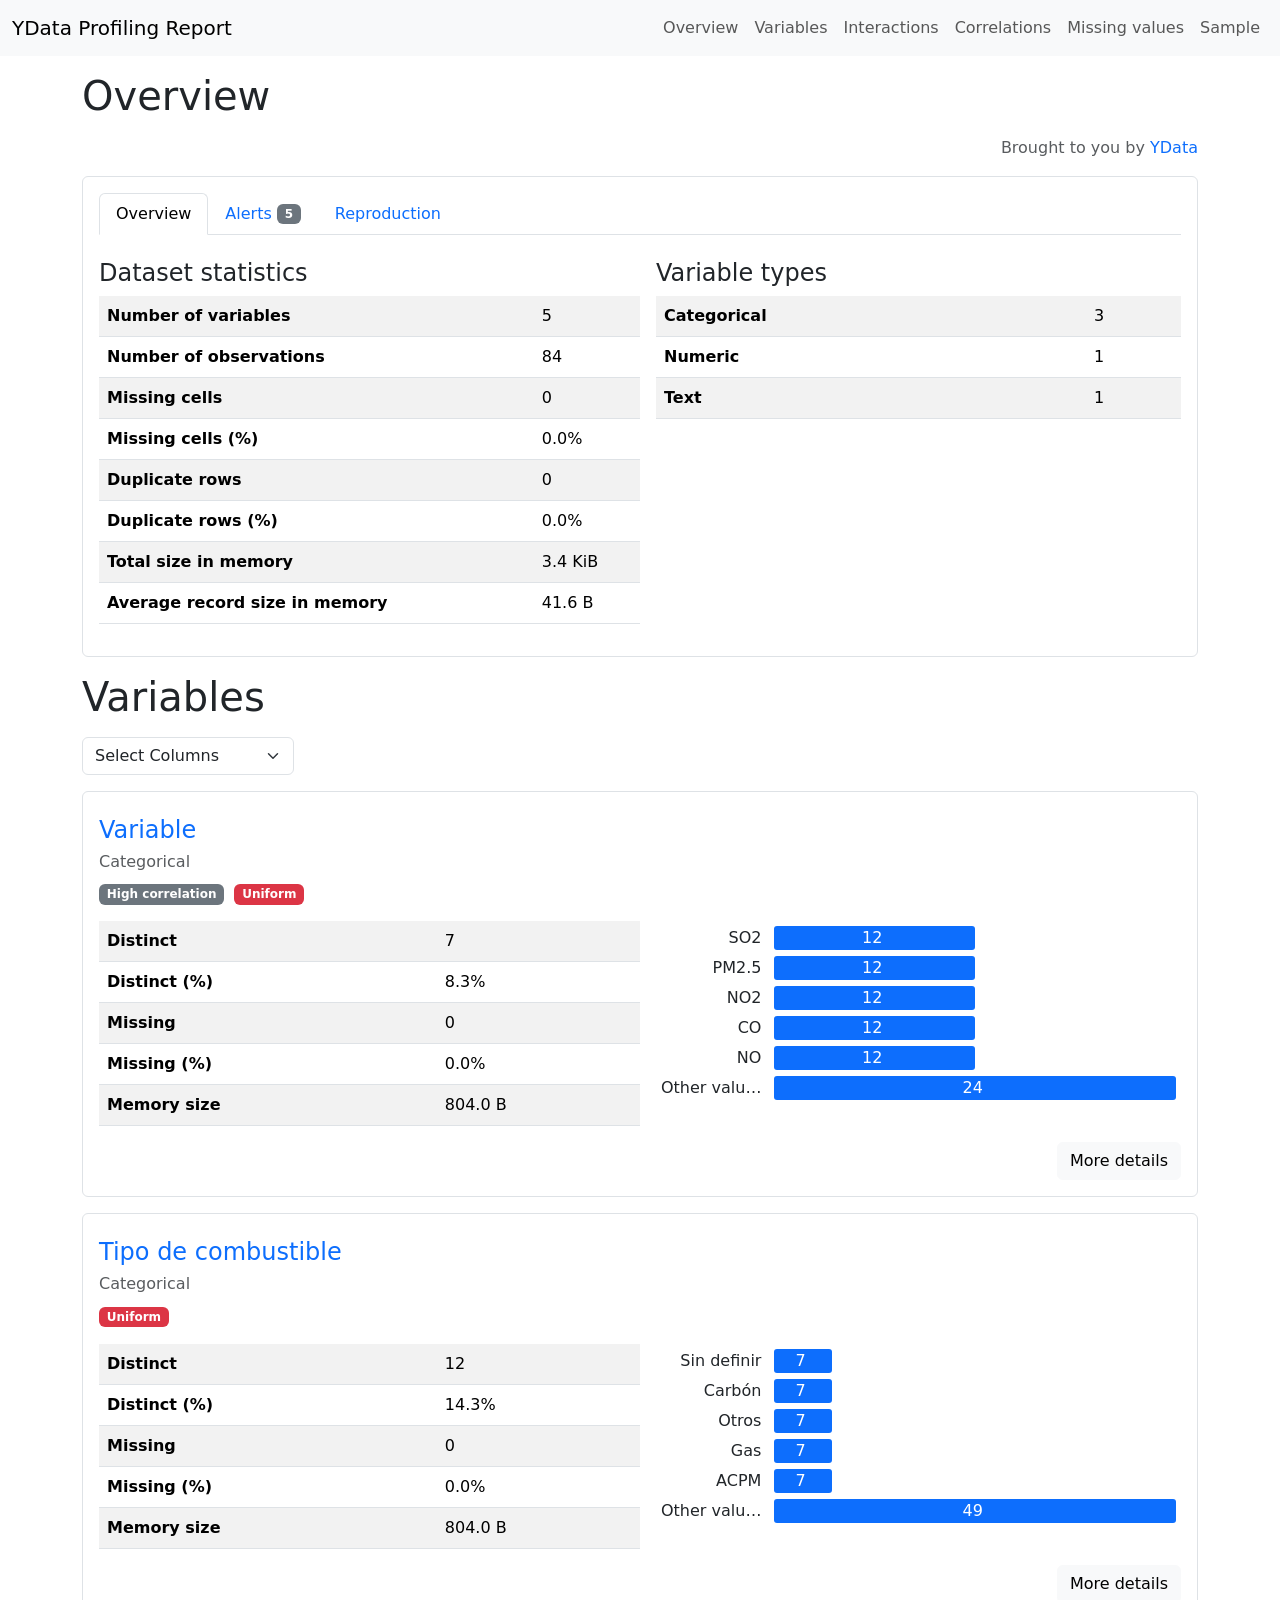
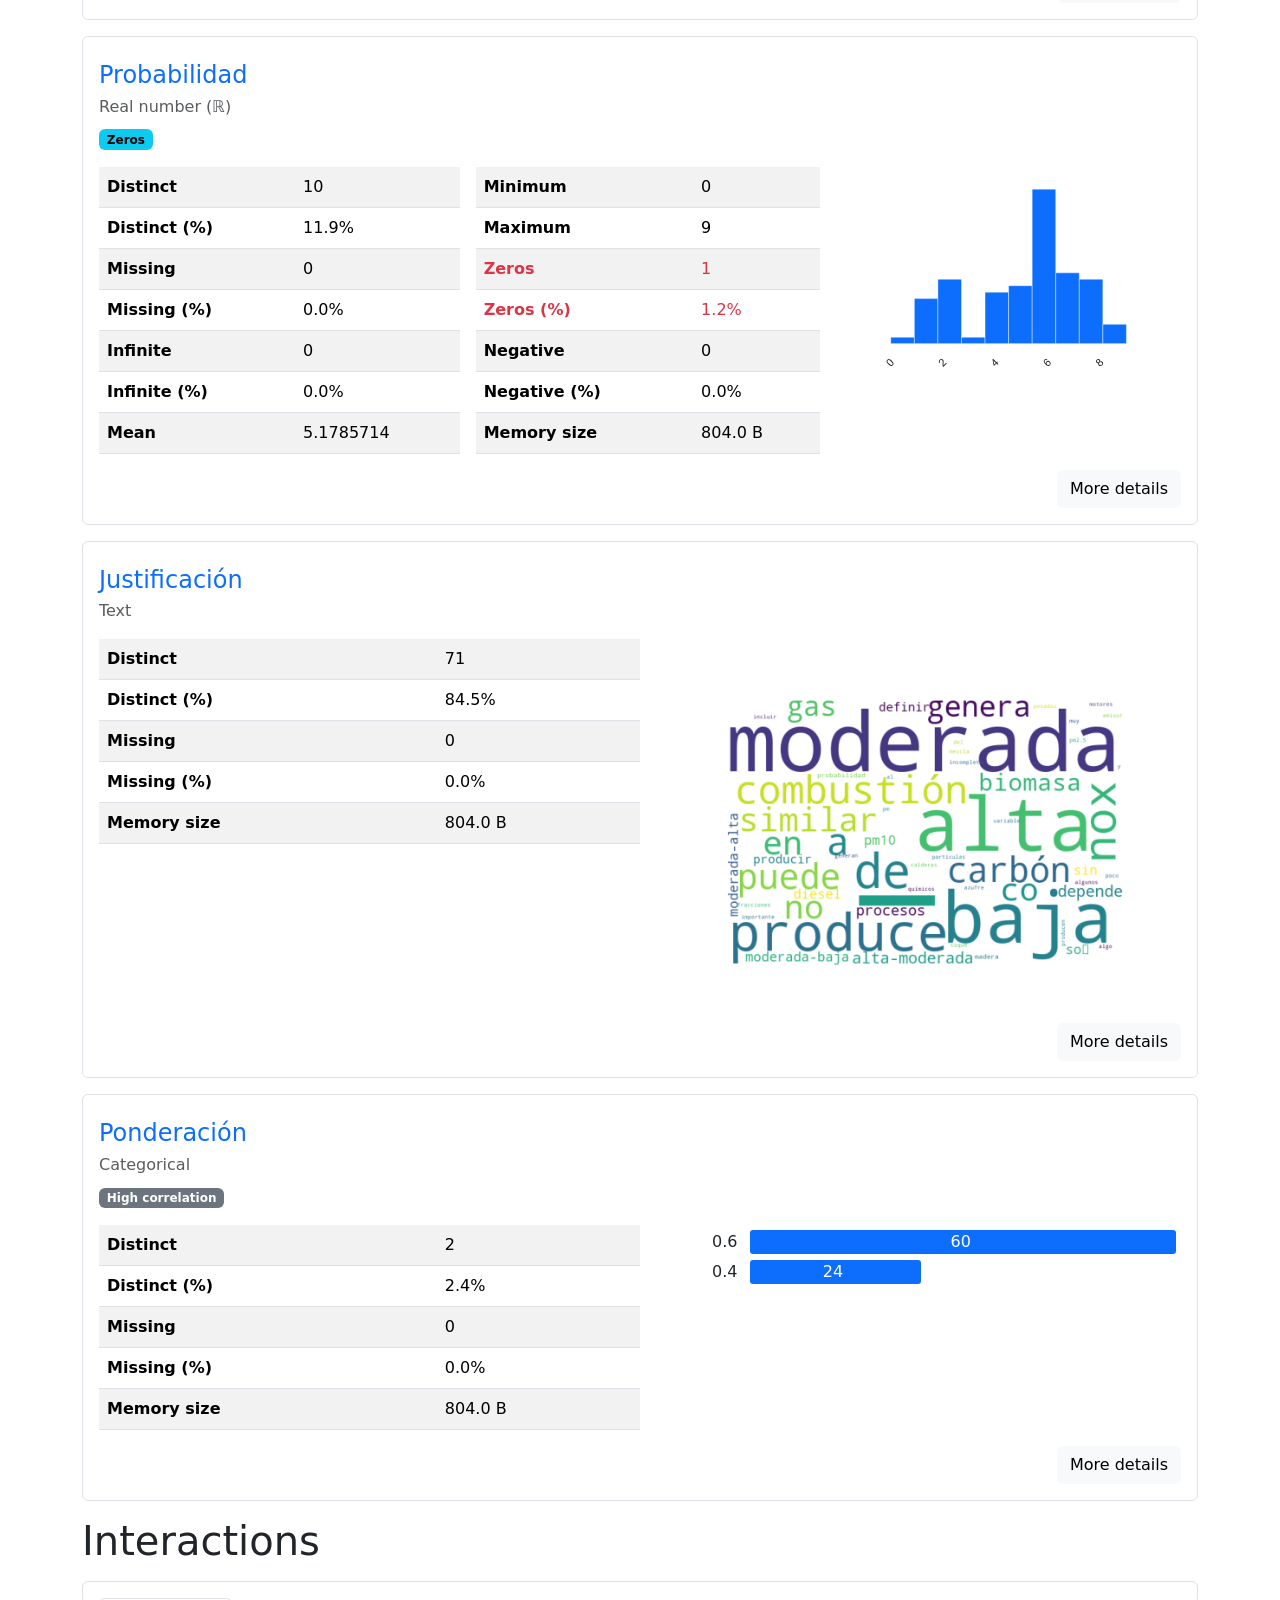
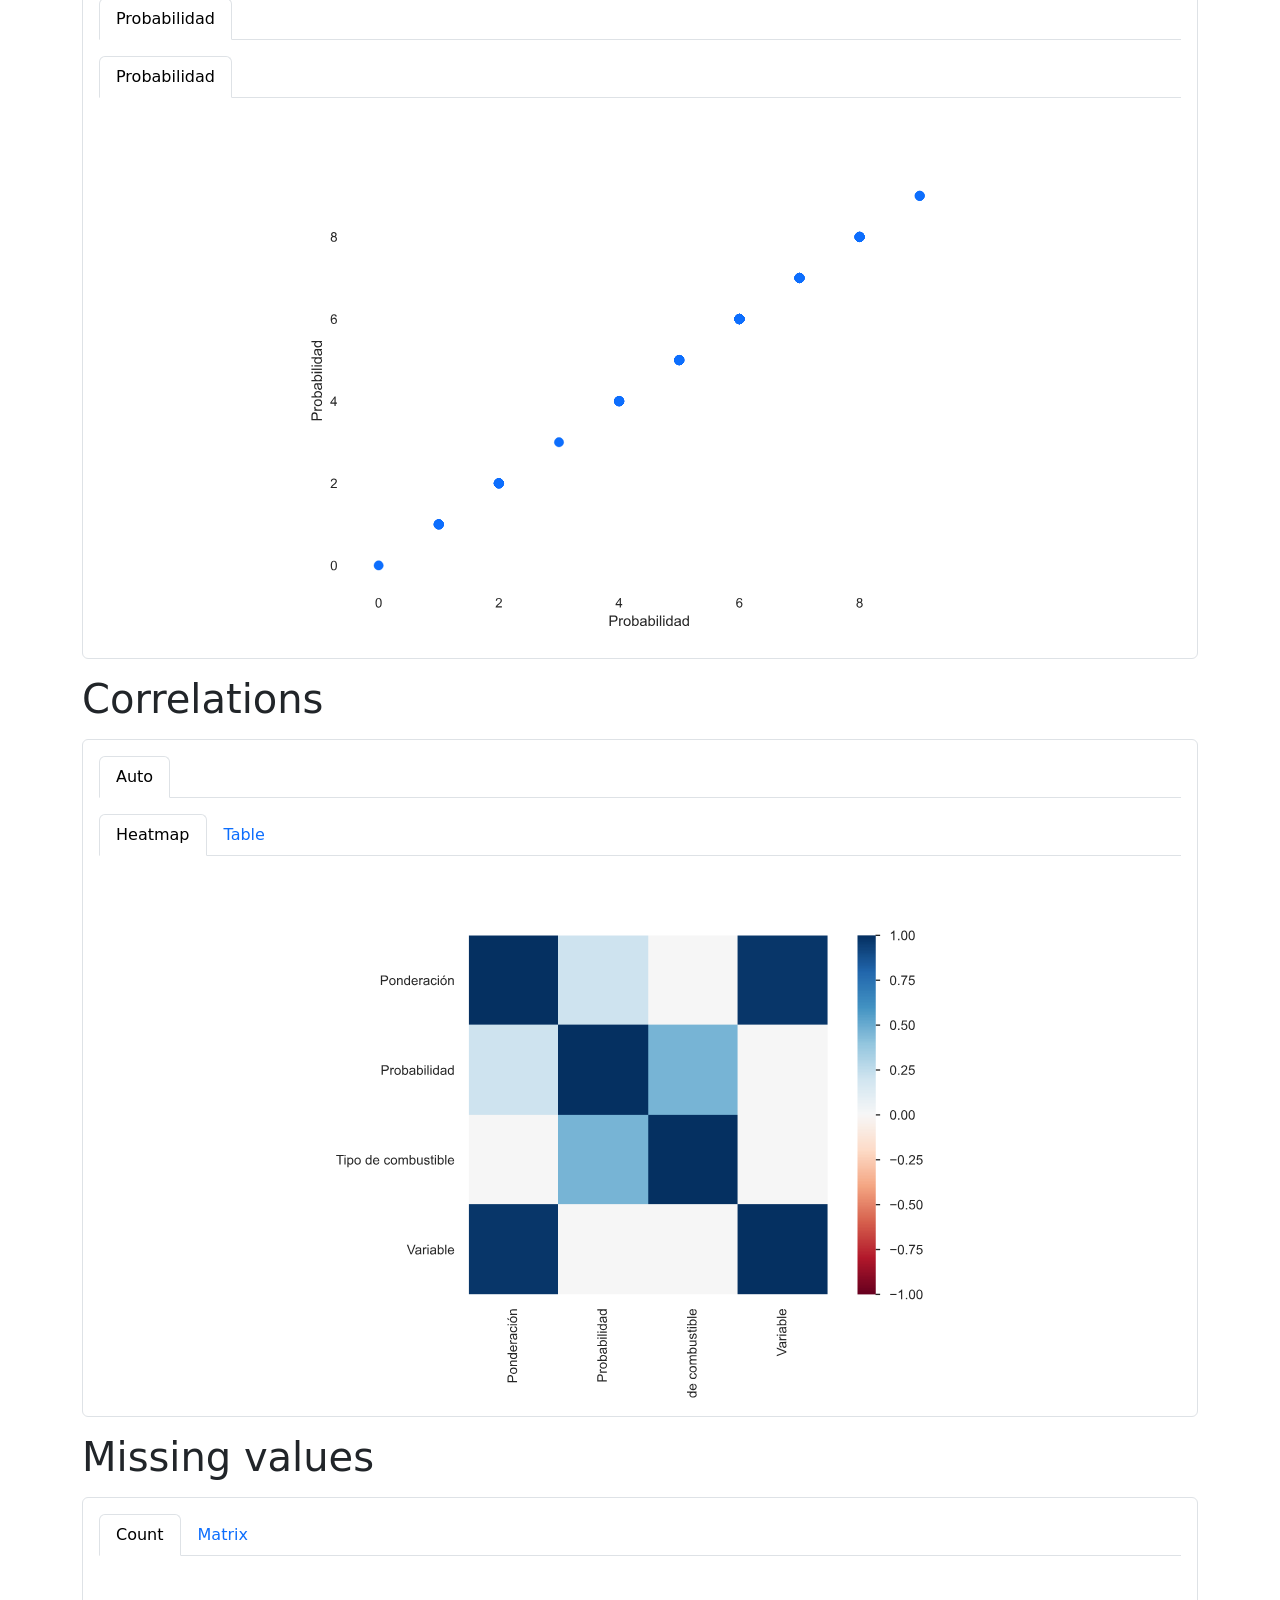
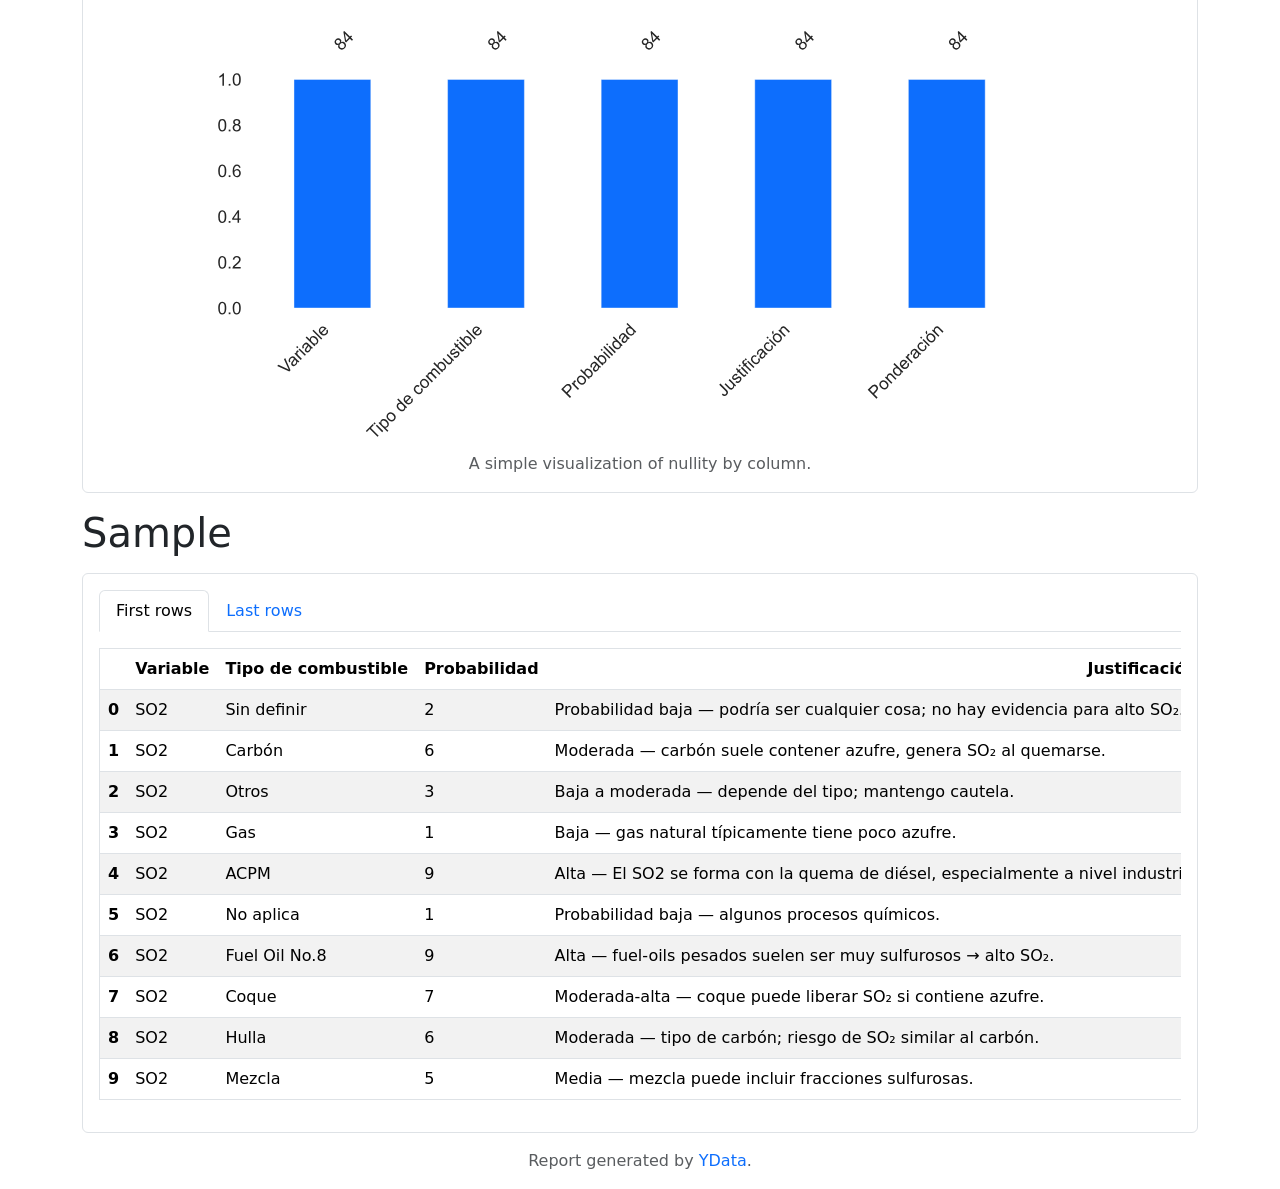
==== commit 053963c6: "fix: delete O3 and fill Class" ====
--- a/entendimiento/archivos_generados/Reporte perfilamiento - Dataset 4.html
+++ b/entendimiento/archivos_generados/Reporte perfilamiento - Dataset 4.html
@@ -1,4 +1,4 @@
-<!doctype html><html lang=en><meta charset=utf-8><meta content="width=device-width,initial-scale=1,shrink-to-fit=no" name=viewport><meta content="Profile report generated by YData! Visit us at https://ydata.ai" name=description><meta content="YData and the open source community." name=author><meta content="YData Profiling vv4.17.0" name=generator><meta content=https://github.com/ydataai/ydata-profiling name=url><meta content="2025-11-12 02:28:32.949446" name=date><title>YData Profiling Report</title><style>@charset "UTF-8";/*!
+<!doctype html><html lang=en><meta charset=utf-8><meta content="width=device-width,initial-scale=1,shrink-to-fit=no" name=viewport><meta content="Profile report generated by YData! Visit us at https://ydata.ai" name=description><meta content="YData and the open source community." name=author><meta content="YData Profiling vv4.17.0" name=generator><meta content=https://github.com/ydataai/ydata-profiling name=url><meta content="2025-11-12 22:46:35.781955" name=date><title>YData Profiling Report</title><style>@charset "UTF-8";/*!
  * Bootstrap  v5.3.3 (https://getbootstrap.com/)
  * Copyright 2011-2024 The Bootstrap Authors
  * Licensed under MIT (https://github.com/twbs/bootstrap/blob/main/LICENSE)
@@ -254,25 +254,25 @@
 .tab-select-option:hover {
     background: var(--bs-secondary-bg-subtle);
     color: var(--bs-secondary-text-emphasis);
-}</style><body><a class=anchor-pos id=top></a><nav class="navbar navbar-expand-lg bg-body-tertiary sticky-top"><div class=container-fluid><div class=navbar-header><a class="navbar-brand anchor" href=#top>YData Profiling Report</a></div><a aria-label="Toggle navigation" aria-controls=navbar class=navbar-toggler data-bs-target=#navbar data-bs-toggle=offcanvas type=button> <span class=navbar-toggler-icon></span> </a><div class="offcanvas offcanvas-end" aria-labelledby=offcanvas-navbar-label id=navbar><div class=offcanvas-header><h5 class=offcanvas-title id=offcanvas-navbar-label>YData Profiling Report</h5><a aria-label=Close class=btn-close data-bs-dismiss=offcanvas type=button></a></div><div class=offcanvas-body><ul class="navbar-nav navbar-nav-scroll justify-content-end flex-grow-1"><li class=nav-item><a class=nav-link href=#overview>Overview</a><li class=nav-item><a class=nav-link href=#variables-dropdown>Variables</a><li class=nav-item><a class=nav-link href=#interactions>Interactions</a><li class=nav-item><a class=nav-link href=#correlations_tab>Correlations</a><li class=nav-item><a class=nav-link href=#missing>Missing values</a><li class=nav-item><a class=nav-link href=#sample>Sample</a></ul></div></div></div></nav><div class=content><div class=container><div class=section-header id=overview><h1 class=section-name>Overview</h1></div><div class=section-items><p class="text-body-secondary text-end">Brought to you by <a href="https://ydata.ai/?utm_source=opensource&utm_medium=ydataprofiling&utm_campaign=report">YData</a><div class="row item"><ul class="nav nav-tabs tab-nav" role=tablist><li class=nav-item role=presentation><button class="nav-link active" aria-controls=tab-pane-overview-dataset_overview aria-selected=true data-bs-target=#tab-pane-overview-dataset_overview data-bs-toggle=tab id=tab-overview-dataset_overview role=tab type=button>Overview</button><li class=nav-item role=presentation><button aria-controls=tab-pane-overview-alerts aria-selected=false class=nav-link data-bs-target=#tab-pane-overview-alerts data-bs-toggle=tab id=tab-overview-alerts role=tab type=button>Alerts <span class="badge text-bg-secondary align-text-top">5</span></button><li class=nav-item role=presentation><button aria-controls=tab-pane-overview-reproduction aria-selected=false class=nav-link data-bs-target=#tab-pane-overview-reproduction data-bs-toggle=tab id=tab-overview-reproduction role=tab type=button>Reproduction</button></ul><div class=tab-content><div class="tab-pane fade show active" aria-labelledby=tab-pane-overview-dataset_overview id=tab-pane-overview-dataset_overview role=tabpanel><div class="row item"><div class="row sub-item"><div class=col-sm-6><div class=table-responsive><p class="h4 item-header">Dataset statistics<table class="table table-striped"><tbody><tr><th>Number of variables<td style="white-space: nowrap;">5<tr><th>Number of observations<td style="white-space: nowrap;">96<tr><th>Missing cells<td style="white-space: nowrap;">0<tr><th>Missing cells (%)<td style="white-space: nowrap;">0.0%<tr><th>Duplicate rows<td style="white-space: nowrap;">0<tr><th>Duplicate rows (%)<td style="white-space: nowrap;">0.0%<tr><th>Total size in memory<td style="white-space: nowrap;">3.9 KiB<tr><th>Average record size in memory<td style="white-space: nowrap;">41.4 B</table></div></div><div class=col-sm-6><div class=table-responsive><p class="h4 item-header">Variable types<table class="table table-striped"><tbody><tr><th>Categorical<td style="white-space: nowrap;">3<tr><th>Numeric<td style="white-space: nowrap;">1<tr><th>Text<td style="white-space: nowrap;">1</table></div></div></div></div></div><div class="tab-pane fade" aria-labelledby=tab-pane-overview-alerts id=tab-pane-overview-alerts role=tabpanel><div class="row item"><div class=col-sm-12><table class="table table-striped"><p class="h4 item-header">Alerts</p><tr><td><a href=#pp_var_2460008669029121692> <code>Ponderación</code> </a> is highly overall correlated with <code>Variable</code><td><span class="badge text-bg-secondary">High correlation</span><tr><td><a href=#pp_var_-8240607720856517965> <code>Variable</code> </a> is highly overall correlated with <code>Ponderación</code><td><span class="badge text-bg-secondary">High correlation</span><tr><td><a href=#pp_var_-8240607720856517965><code>Variable</code></a> is uniformly distributed<td><span class="badge text-bg-danger">Uniform</span><tr><td><a href=#pp_var_-3770881920938889772><code>Tipo de combustible</code></a> is uniformly distributed<td><span class="badge text-bg-danger">Uniform</span><tr><td><a href=#pp_var_1224214214371068091><code>Probabilidad</code></a> has 1 (1.0%) zeros<td><span class="badge text-bg-info">Zeros</span></table></div></div></div><div class="tab-pane fade" aria-labelledby=tab-pane-overview-reproduction id=tab-pane-overview-reproduction role=tabpanel><div class="row item"><div class="row sub-item"><div class=col-sm-12><div class=table-responsive><p class="h4 item-header">Reproduction<table class="table table-striped"><tbody><tr><th>Analysis started<td style="white-space: nowrap;">2025-11-12 02:28:32.949446<tr><th>Analysis finished<td style="white-space: nowrap;">2025-11-12 02:28:33.343784<tr><th>Duration<td style="white-space: nowrap;">0.39 seconds<tr><th>Software version<td style="white-space: nowrap;"><a href=https://github.com/ydataai/ydata-profiling>ydata-profiling vv4.17.0</a><tr><th>Download configuration<td style="white-space: nowrap;"><a href="data:text/plain;charset=utf-8,%7B%22title%22%3A%20%22YData%20Profiling%20Report%22%2C%20%22dataset%22%3A%20%7B%22description%22%3A%20%22%22%2C%20%22creator%22%3A%20%22%22%2C%20%22author%22%3A%20%22%22%2C%20%22copyright_holder%22%3A%20%22%22%2C%20%22copyright_year%22%3A%20%22%22%2C%20%22url%22%3A%20%22%22%7D%2C%20%22variables%22%3A%20%7B%22descriptions%22%3A%20%7B%7D%7D%2C%20%22infer_dtypes%22%3A%20true%2C%20%22show_variable_description%22%3A%20true%2C%20%22pool_size%22%3A%200%2C%20%22progress_bar%22%3A%20true%2C%20%22vars%22%3A%20%7B%22num%22%3A%20%7B%22quantiles%22%3A%20%5B0.05%2C%200.25%2C%200.5%2C%200.75%2C%200.95%5D%2C%20%22skewness_threshold%22%3A%2020%2C%20%22low_categorical_threshold%22%3A%205%2C%20%22chi_squared_threshold%22%3A%200.999%7D%2C%20%22text%22%3A%20%7B%22length%22%3A%20true%2C%20%22words%22%3A%20true%2C%20%22characters%22%3A%20true%2C%20%22redact%22%3A%20false%7D%2C%20%22cat%22%3A%20%7B%22length%22%3A%20true%2C%20%22characters%22%3A%20true%2C%20%22words%22%3A%20true%2C%20%22cardinality_threshold%22%3A%2050%2C%20%22percentage_cat_threshold%22%3A%200.5%2C%20%22imbalance_threshold%22%3A%200.5%2C%20%22n_obs%22%3A%205%2C%20%22chi_squared_threshold%22%3A%200.999%2C%20%22coerce_str_to_date%22%3A%20false%2C%20%22redact%22%3A%20false%2C%20%22histogram_largest%22%3A%2050%2C%20%22stop_words%22%3A%20%5B%5D%2C%20%22dirty_categories%22%3A%20false%2C%20%22dirty_categories_threshold%22%3A%200.85%7D%2C%20%22image%22%3A%20%7B%22active%22%3A%20false%2C%20%22exif%22%3A%20true%2C%20%22hash%22%3A%20true%7D%2C%20%22bool%22%3A%20%7B%22n_obs%22%3A%203%2C%20%22imbalance_threshold%22%3A%200.5%2C%20%22mappings%22%3A%20%7B%22t%22%3A%20true%2C%20%22f%22%3A%20false%2C%20%22yes%22%3A%20true%2C%20%22no%22%3A%20false%2C%20%22y%22%3A%20true%2C%20%22n%22%3A%20false%2C%20%22true%22%3A%20true%2C%20%22false%22%3A%20false%7D%7D%2C%20%22path%22%3A%20%7B%22active%22%3A%20false%7D%2C%20%22file%22%3A%20%7B%22active%22%3A%20false%7D%2C%20%22url%22%3A%20%7B%22active%22%3A%20false%7D%2C%20%22timeseries%22%3A%20%7B%22active%22%3A%20false%2C%20%22sortby%22%3A%20null%2C%20%22autocorrelation%22%3A%200.7%2C%20%22lags%22%3A%20%5B1%2C%207%2C%2012%2C%2024%2C%2030%5D%2C%20%22significance%22%3A%200.05%2C%20%22pacf_acf_lag%22%3A%20100%2C%20%22autolag%22%3A%20%22AIC%22%2C%20%22maxlag%22%3A%20null%7D%7D%2C%20%22sort%22%3A%20null%2C%20%22missing_diagrams%22%3A%20%7B%22bar%22%3A%20true%2C%20%22matrix%22%3A%20true%2C%20%22heatmap%22%3A%20true%7D%2C%20%22correlation_table%22%3A%20true%2C%20%22correlations%22%3A%20%7B%22auto%22%3A%20%7B%22key%22%3A%20%22auto%22%2C%20%22calculate%22%3A%20true%2C%20%22warn_high_correlations%22%3A%2010%2C%20%22threshold%22%3A%200.5%2C%20%22n_bins%22%3A%2010%7D%2C%20%22spearman%22%3A%20%7B%22key%22%3A%20%22spearman%22%2C%20%22calculate%22%3A%20false%2C%20%22warn_high_correlations%22%3A%2010%2C%20%22threshold%22%3A%200.5%2C%20%22n_bins%22%3A%2010%7D%2C%20%22pearson%22%3A%20%7B%22key%22%3A%20%22pearson%22%2C%20%22calculate%22%3A%20false%2C%20%22warn_high_correlations%22%3A%2010%2C%20%22threshold%22%3A%200.5%2C%20%22n_bins%22%3A%2010%7D%2C%20%22phi_k%22%3A%20%7B%22key%22%3A%20%22phi_k%22%2C%20%22calculate%22%3A%20false%2C%20%22warn_high_correlations%22%3A%2010%2C%20%22threshold%22%3A%200.5%2C%20%22n_bins%22%3A%2010%7D%2C%20%22cramers%22%3A%20%7B%22key%22%3A%20%22cramers%22%2C%20%22calculate%22%3A%20false%2C%20%22warn_high_correlations%22%3A%2010%2C%20%22threshold%22%3A%200.5%2C%20%22n_bins%22%3A%2010%7D%2C%20%22kendall%22%3A%20%7B%22key%22%3A%20%22kendall%22%2C%20%22calculate%22%3A%20false%2C%20%22warn_high_correlations%22%3A%2010%2C%20%22threshold%22%3A%200.5%2C%20%22n_bins%22%3A%2010%7D%7D%2C%20%22interactions%22%3A%20%7B%22continuous%22%3A%20true%2C%20%22targets%22%3A%20%5B%5D%7D%2C%20%22categorical_maximum_correlation_distinct%22%3A%20100%2C%20%22memory_deep%22%3A%20false%2C%20%22plot%22%3A%20%7B%22missing%22%3A%20%7B%22force_labels%22%3A%20true%2C%20%22cmap%22%3A%20%22RdBu%22%7D%2C%20%22image_format%22%3A%20%22svg%22%2C%20%22correlation%22%3A%20%7B%22cmap%22%3A%20%22RdBu%22%2C%20%22bad%22%3A%20%22%23000000%22%7D%2C%20%22dpi%22%3A%20800%2C%20%22histogram%22%3A%20%7B%22bins%22%3A%2050%2C%20%22max_bins%22%3A%20250%2C%20%22x_axis_labels%22%3A%20true%2C%20%22density%22%3A%20false%7D%2C%20%22scatter_threshold%22%3A%201000%2C%20%22cat_freq%22%3A%20%7B%22show%22%3A%20true%2C%20%22type%22%3A%20%22bar%22%2C%20%22max_unique%22%3A%2010%2C%20%22colors%22%3A%20null%7D%2C%20%22font_path%22%3A%20null%7D%2C%20%22duplicates%22%3A%20%7B%22head%22%3A%2010%2C%20%22key%22%3A%20%22%23%20duplicates%22%7D%2C%20%22samples%22%3A%20%7B%22head%22%3A%2010%2C%20%22tail%22%3A%2010%2C%20%22random%22%3A%200%7D%2C%20%22reject_variables%22%3A%20true%2C%20%22n_obs_unique%22%3A%2010%2C%20%22n_freq_table_max%22%3A%2010%2C%20%22n_extreme_obs%22%3A%2010%2C%20%22report%22%3A%20%7B%22precision%22%3A%208%7D%2C%20%22html%22%3A%20%7B%22style%22%3A%20%7B%22primary_colors%22%3A%20%5B%22%230d6efd%22%2C%20%22%23dc3545%22%2C%20%22%23198754%22%5D%2C%20%22logo%22%3A%20%22%22%2C%20%22theme%22%3A%20null%7D%2C%20%22navbar_show%22%3A%20true%2C%20%22minify_html%22%3A%20true%2C%20%22use_local_assets%22%3A%20true%2C%20%22inline%22%3A%20true%2C%20%22assets_prefix%22%3A%20null%2C%20%22assets_path%22%3A%20null%2C%20%22full_width%22%3A%20false%7D%2C%20%22notebook%22%3A%20%7B%22iframe%22%3A%20%7B%22height%22%3A%20%22800px%22%2C%20%22width%22%3A%20%22100%25%22%2C%20%22attribute%22%3A%20%22srcdoc%22%7D%7D%7D" download=config.json>config.json</a></table></div></div></div></div></div></div></div></div><div class=section-header id=variables-dropdown><h1 class=section-name>Variables</h1></div><div class=section-items><select class=form-select id=variables-dropdown name=Variables><option value>Select Columns<option value=Variable>Variable<option value="Tipo de combustible">Tipo de combustible<option value=Probabilidad>Probabilidad<option value=Justificación>Justificación<option value=Ponderación>Ponderación</select><div class="row item"><div class=variable id=pp_var_-8240607720856517965><div class="row sub-item"><div class=col-sm-12><p class="item-header h4" title=Variable><a href=#pp_var_-8240607720856517965>Variable</a> <br> <span class="fs-6 text-body-secondary">Categorical</span><p><span class="badge text-bg-secondary" data-bs-title="This variable has a high overall correlation with 1 fields: Ponderación" data-bs-placement=right data-bs-toggle=tooltip>High correlation</span>  <span class="badge text-bg-danger">Uniform</span> <p class=variable-description></div><div class=col-sm-6><div class=table-responsive><table class="table table-striped"><tbody><tr><th>Distinct<td style="white-space: nowrap;">8<tr><th>Distinct (%)<td style="white-space: nowrap;">8.3%<tr><th>Missing<td style="white-space: nowrap;">0<tr><th>Missing (%)<td style="white-space: nowrap;">0.0%<tr><th>Memory size<td style="white-space: nowrap;">900.0 B</table></div></div><div class=col-sm-6><div class=row id=minifreqtable><div class=table-responsive><table class="mini freq table-0"><tr><th width=10%>SO2<td width=10%><div class=bar data-bs-delay=500 data-bs-html=true data-bs-placement=center data-bs-toggle=tooltip style=width:33.3%>12 </div><tr><th width=10%>PM2.5<td width=10%><div class=bar data-bs-delay=500 data-bs-html=true data-bs-placement=center data-bs-toggle=tooltip style=width:33.3%>12 </div><tr><th width=10%>NO2<td width=10%><div class=bar data-bs-delay=500 data-bs-html=true data-bs-placement=center data-bs-toggle=tooltip style=width:33.3%>12 </div><tr><th width=10%>CO<td width=10%><div class=bar data-bs-delay=500 data-bs-html=true data-bs-placement=center data-bs-toggle=tooltip style=width:33.3%>12 </div><tr><th width=10%>NO<td width=10%><div class=bar data-bs-delay=500 data-bs-html=true data-bs-placement=center data-bs-toggle=tooltip style=width:33.3%>12 </div><tr class=other><th width=10%>Other values (3)<td width=10%><div class=bar data-bs-delay=500 data-bs-html=true data-bs-placement=center data-bs-toggle=tooltip style=width:100.0%>36 </div></table></div></div></div></div><div class="col-sm-12 text-end"><button aria-controls="#bottom--8240607720856517965, #minifreqtable-8240607720856517965" class="btn btn-light" data-bs-target="#bottom--8240607720856517965, #minifreqtable-8240607720856517965" aria-expanded=true data-bs-toggle=collapse>More details</button></div><div class=collapse id=bottom--8240607720856517965><div class="row item"><ul class="nav nav-tabs tab-nav" role=tablist><li class=nav-item role=presentation><button class="nav-link active" aria-controls=tab-pane--8240607720856517965bottom--8240607720856517965overview aria-selected=true data-bs-target=#tab-pane--8240607720856517965bottom--8240607720856517965overview data-bs-toggle=tab id=tab--8240607720856517965bottom--8240607720856517965overview role=tab type=button>Overview</button><li class=nav-item role=presentation><button aria-controls=tab-pane--8240607720856517965bottom--8240607720856517965string aria-selected=false class=nav-link data-bs-target=#tab-pane--8240607720856517965bottom--8240607720856517965string data-bs-toggle=tab id=tab--8240607720856517965bottom--8240607720856517965string role=tab type=button>Categories</button><li class=nav-item role=presentation><button aria-controls=tab-pane--8240607720856517965bottom--8240607720856517965word aria-selected=false class=nav-link data-bs-target=#tab-pane--8240607720856517965bottom--8240607720856517965word data-bs-toggle=tab id=tab--8240607720856517965bottom--8240607720856517965word role=tab type=button>Words</button><li class=nav-item role=presentation><button aria-controls=tab-pane--8240607720856517965bottom--8240607720856517965characters aria-selected=false class=nav-link data-bs-target=#tab-pane--8240607720856517965bottom--8240607720856517965characters data-bs-toggle=tab id=tab--8240607720856517965bottom--8240607720856517965characters role=tab type=button>Characters</button></ul><div class=tab-content><div class="tab-pane fade show active" aria-labelledby=tab-pane--8240607720856517965bottom--8240607720856517965overview id=tab-pane--8240607720856517965bottom--8240607720856517965overview role=tabpanel><div class="row item"><div class="row sub-item"><div class=col-sm-3><div class=table-responsive><p class="h4 item-header">Length<table class="table table-striped"><tbody><tr><th>Max length<td style="white-space: nowrap;">5<tr><th>Median length<td style="white-space: nowrap;">4<tr><th>Mean length<td style="white-space: nowrap;">3<tr><th>Min length<td style="white-space: nowrap;">2</table></div></div><div class=col-sm-3><div class=table-responsive><p class="h4 item-header">Characters and Unicode<table class="table table-striped"><tbody><tr><th>Total characters<td style="white-space: nowrap;">288<tr><th>Distinct characters<td style="white-space: nowrap;">13<tr><th>Distinct categories<td style="white-space: nowrap;">1 <a href=https://en.wikipedia.org/wiki/Unicode_character_property#General_Category><span class="badge text-bg-secondary float-end" data-bs-title="Unicode categories (click for more information)" data-bs-placement=right data-bs-toggle=tooltip>?</span></a><tr><th>Distinct scripts<td style="white-space: nowrap;">1 <a href=https://en.wikipedia.org/wiki/Script_(Unicode)#List_of_scripts_in_Unicode><span class="badge text-bg-secondary float-end" data-bs-title="Unicode scripts (click for more information)" data-bs-placement=right data-bs-toggle=tooltip>?</span></a><tr><th>Distinct blocks<td style="white-space: nowrap;">1 <a href=https://en.wikipedia.org/wiki/Unicode_block><span class="badge text-bg-secondary float-end" data-bs-title="Unicode blocks (click for more information)" data-bs-placement=right data-bs-toggle=tooltip>?</span></a></table><div class="caption text-center text-body-secondary">The Unicode Standard assigns character properties to each code point, which can be used to analyse textual variables.</div></div></div><div class=col-sm-3><div class=table-responsive><p class="h4 item-header">Unique<table class="table table-striped"><tbody><tr><th>Unique<td style="white-space: nowrap;">0 <span class="badge text-bg-secondary float-end" data-bs-title="The number of unique values (all values that occur exactly once in the dataset)." data-bs-placement=right data-bs-toggle=tooltip>?</span><tr><th>Unique (%)<td style="white-space: nowrap;">0.0%</table></div></div><div class=col-sm-3><div class=table-responsive><p class="h4 item-header">Sample<table class="table table-striped"><tbody><tr><th>1st row<td style="white-space: nowrap;">SO2<tr><th>2nd row<td style="white-space: nowrap;">SO2<tr><th>3rd row<td style="white-space: nowrap;">SO2<tr><th>4th row<td style="white-space: nowrap;">SO2<tr><th>5th row<td style="white-space: nowrap;">SO2</table></div></div></div></div></div><div class="tab-pane fade" aria-labelledby=tab-pane--8240607720856517965bottom--8240607720856517965string id=tab-pane--8240607720856517965bottom--8240607720856517965string role=tabpanel><div class="row item"><div class="row sub-item"><div class=col-sm-12><h4 class=item-header>Common Values</h4><div class=table-responsive><table class="freq table table-hover table-striped table-0"><thead><tr><td>Value<td>Count<td>Frequency (%)<tbody><tr><td title=SO2>SO2<td>12<td><div class=bar style=width:100.0%>12.5%</div><tr><td title=PM2.5>PM2.5<td>12<td><div class=bar style=width:100.0%>12.5%</div><tr><td title=NO2>NO2<td>12<td><div class=bar style=width:100.0%>12.5%</div><tr><td title=CO>CO<td>12<td><div class=bar style=width:100.0%>12.5%</div><tr><td title=NO>NO<td>12<td><div class=bar style=width:100.0%>12.5%</div><tr><td title=PM10>PM10<td>12<td><div class=bar style=width:100.0%>12.5%</div><tr><td title=NOX>NOX<td>12<td><div class=bar style=width:100.0%>12.5%</div><tr><td title=O3>O3<td>12<td><div class=bar style=width:100.0%>12.5%</div></table></div></div></div><div class="row sub-item"><div class=col-sm-12><h4 class=item-header>Length</h4><?xml version="1.0" encoding="utf-8" standalone="no"?><!doctype html svg class="img-responsive center-img"PUBLIC "-//W3C//DTD SVG 1.1//EN"
-  "http://www.w3.org/Graphics/SVG/1.1/DTD/svg11.dtd"><svg class="img-responsive center-img" viewbox="0 0 504 216" height=216pt version=1.1 width=504pt xmlns=http://www.w3.org/2000/svg xmlns:xlink=http://www.w3.org/1999/xlink><metadata><rdf:rdf xmlns:cc=http://creativecommons.org/ns# xmlns:dc=http://purl.org/dc/elements/1.1/ xmlns:rdf=http://www.w3.org/1999/02/22-rdf-syntax-ns#><cc:work><dc:type rdf:resource=http://purl.org/dc/dcmitype/StillImage /><dc:date>2025-11-11T21:28:33.412170</dc:date><dc:format>image/svg+xml</dc:format><dc:creator><cc:agent><dc:title>Matplotlib v3.10.0, https://matplotlib.org/</dc:title></cc:agent></dc:creator></cc:work></rdf:rdf></metadata><defs><style type=text/css>*{stroke-linejoin: round; stroke-linecap: butt}</style></defs><g id=figure_1><g id=patch_1><path d="M 0 216 L 504 216 L 504 0 L 0 0 z" style="fill: #ffffff"/></g><g id=axes_1><g id=patch_2><path d="M 46.54 178.726458 L 493.2 178.726458 L 493.2 10.8 L 46.54 10.8 z" style="fill: #ffffff"/></g><g id=matplotlib.axis_1><g id=xtick_1><g id=text_1><g style="fill: #262626" transform="translate(63.756317 204.11658) rotate(-45) scale(0.1 -0.1)"><defs><path d="M 3222 541 L 3222 0 L 194 0 Q 188 203 259 391 Q 375 700 629 1000 Q 884 1300 1366 1694 Q 2113 2306 2375 2664 Q 2638 3022 2638 3341 Q 2638 3675 2398 3904 Q 2159 4134 1775 4134 Q 1369 4134 1125 3890 Q 881 3647 878 3216 L 300 3275 Q 359 3922 746 4261 Q 1134 4600 1788 4600 Q 2447 4600 2831 4234 Q 3216 3869 3216 3328 Q 3216 3053 3103 2787 Q 2991 2522 2730 2228 Q 2469 1934 1863 1422 Q 1356 997 1212 845 Q 1069 694 975 541 L 3222 541 z" id=ArialMT-32 transform=scale(0.015625) /><path d="M 581 0 L 581 641 L 1222 641 L 1222 0 L 581 0 z" id=ArialMT-2e transform=scale(0.015625) /><path d="M 266 2259 Q 266 3072 433 3567 Q 600 4063 929 4331 Q 1259 4600 1759 4600 Q 2128 4600 2406 4451 Q 2684 4303 2865 4023 Q 3047 3744 3150 3342 Q 3253 2941 3253 2259 Q 3253 1453 3087 958 Q 2922 463 2592 192 Q 2263 -78 1759 -78 Q 1097 -78 719 397 Q 266 969 266 2259 z M 844 2259 Q 844 1131 1108 757 Q 1372 384 1759 384 Q 2147 384 2411 759 Q 2675 1134 2675 2259 Q 2675 3391 2411 3762 Q 2147 4134 1753 4134 Q 1366 4134 1134 3806 Q 844 3388 844 2259 z" id=ArialMT-30 transform=scale(0.015625) /></defs><use xlink:href=#ArialMT-32 /><use transform="translate(55.615234 0)" xlink:href=#ArialMT-2e /><use transform="translate(83.398438 0)" xlink:href=#ArialMT-30 /></g></g></g><g id=xtick_2><g id=text_2><g style="fill: #262626" transform="translate(131.432074 204.11658) rotate(-45) scale(0.1 -0.1)"><defs><path d="M 266 1200 L 856 1250 Q 922 819 1161 601 Q 1400 384 1738 384 Q 2144 384 2425 690 Q 2706 997 2706 1503 Q 2706 1984 2436 2262 Q 2166 2541 1728 2541 Q 1456 2541 1237 2417 Q 1019 2294 894 2097 L 366 2166 L 809 4519 L 3088 4519 L 3088 3981 L 1259 3981 L 1013 2750 Q 1425 3038 1878 3038 Q 2478 3038 2890 2622 Q 3303 2206 3303 1553 Q 3303 931 2941 478 Q 2500 -78 1738 -78 Q 1113 -78 717 272 Q 322 622 266 1200 z" id=ArialMT-35 transform=scale(0.015625) /></defs><use xlink:href=#ArialMT-32 /><use transform="translate(55.615234 0)" xlink:href=#ArialMT-2e /><use transform="translate(83.398438 0)" xlink:href=#ArialMT-35 /></g></g></g><g id=xtick_3><g id=text_3><g style="fill: #262626" transform="translate(199.107832 204.11658) rotate(-45) scale(0.1 -0.1)"><defs><path d="M 269 1209 L 831 1284 Q 928 806 1161 595 Q 1394 384 1728 384 Q 2125 384 2398 659 Q 2672 934 2672 1341 Q 2672 1728 2419 1979 Q 2166 2231 1775 2231 Q 1616 2231 1378 2169 L 1441 2663 Q 1497 2656 1531 2656 Q 1891 2656 2178 2843 Q 2466 3031 2466 3422 Q 2466 3731 2256 3934 Q 2047 4138 1716 4138 Q 1388 4138 1169 3931 Q 950 3725 888 3313 L 325 3413 Q 428 3978 793 4289 Q 1159 4600 1703 4600 Q 2078 4600 2393 4439 Q 2709 4278 2876 4000 Q 3044 3722 3044 3409 Q 3044 3113 2884 2869 Q 2725 2625 2413 2481 Q 2819 2388 3044 2092 Q 3269 1797 3269 1353 Q 3269 753 2831 336 Q 2394 -81 1725 -81 Q 1122 -81 723 278 Q 325 638 269 1209 z" id=ArialMT-33 transform=scale(0.015625) /></defs><use xlink:href=#ArialMT-33 /><use transform="translate(55.615234 0)" xlink:href=#ArialMT-2e /><use transform="translate(83.398438 0)" xlink:href=#ArialMT-30 /></g></g></g><g id=xtick_4><g id=text_4><g style="fill: #262626" transform="translate(266.783589 204.11658) rotate(-45) scale(0.1 -0.1)"><use xlink:href=#ArialMT-33 /><use transform="translate(55.615234 0)" xlink:href=#ArialMT-2e /><use transform="translate(83.398438 0)" xlink:href=#ArialMT-35 /></g></g></g><g id=xtick_5><g id=text_5><g style="fill: #262626" transform="translate(334.459347 204.11658) rotate(-45) scale(0.1 -0.1)"><defs><path d="M 2069 0 L 2069 1097 L 81 1097 L 81 1613 L 2172 4581 L 2631 4581 L 2631 1613 L 3250 1613 L 3250 1097 L 2631 1097 L 2631 0 L 2069 0 z M 2069 1613 L 2069 3678 L 634 1613 L 2069 1613 z" id=ArialMT-34 transform=scale(0.015625) /></defs><use xlink:href=#ArialMT-34 /><use transform="translate(55.615234 0)" xlink:href=#ArialMT-2e /><use transform="translate(83.398438 0)" xlink:href=#ArialMT-30 /></g></g></g><g id=xtick_6><g id=text_6><g style="fill: #262626" transform="translate(402.135105 204.11658) rotate(-45) scale(0.1 -0.1)"><use xlink:href=#ArialMT-34 /><use transform="translate(55.615234 0)" xlink:href=#ArialMT-2e /><use transform="translate(83.398438 0)" xlink:href=#ArialMT-35 /></g></g></g><g id=xtick_7><g id=text_7><g style="fill: #262626" transform="translate(469.810862 204.11658) rotate(-45) scale(0.1 -0.1)"><use xlink:href=#ArialMT-35 /><use transform="translate(55.615234 0)" xlink:href=#ArialMT-2e /><use transform="translate(83.398438 0)" xlink:href=#ArialMT-30 /></g></g></g></g><g id=matplotlib.axis_2><g id=ytick_1><g id=text_8><g style="fill: #262626" transform="translate(30.479062 182.305364) scale(0.1 -0.1)"><use xlink:href=#ArialMT-30 /></g></g></g><g id=ytick_2><g id=text_9><g style="fill: #262626" transform="translate(30.479062 160.09287) scale(0.1 -0.1)"><use xlink:href=#ArialMT-35 /></g></g></g><g id=ytick_3><g id=text_10><g style="fill: #262626" transform="translate(24.918125 137.880375) scale(0.1 -0.1)"><defs><path d="M 2384 0 L 1822 0 L 1822 3584 Q 1619 3391 1289 3197 Q 959 3003 697 2906 L 697 3450 Q 1169 3672 1522 3987 Q 1875 4303 2022 4600 L 2384 4600 L 2384 0 z" id=ArialMT-31 transform=scale(0.015625) /></defs><use xlink:href=#ArialMT-31 /><use transform="translate(55.615234 0)" xlink:href=#ArialMT-30 /></g></g></g><g id=ytick_4><g id=text_11><g style="fill: #262626" transform="translate(24.918125 115.667881) scale(0.1 -0.1)"><use xlink:href=#ArialMT-31 /><use transform="translate(55.615234 0)" xlink:href=#ArialMT-35 /></g></g></g><g id=ytick_5><g id=text_12><g style="fill: #262626" transform="translate(24.918125 93.455386) scale(0.1 -0.1)"><use xlink:href=#ArialMT-32 /><use transform="translate(55.615234 0)" xlink:href=#ArialMT-30 /></g></g></g><g id=ytick_6><g id=text_13><g style="fill: #262626" transform="translate(24.918125 71.242892) scale(0.1 -0.1)"><use xlink:href=#ArialMT-32 /><use transform="translate(55.615234 0)" xlink:href=#ArialMT-35 /></g></g></g><g id=ytick_7><g id=text_14><g style="fill: #262626" transform="translate(24.918125 49.030398) scale(0.1 -0.1)"><use xlink:href=#ArialMT-33 /><use transform="translate(55.615234 0)" xlink:href=#ArialMT-30 /></g></g></g><g id=ytick_8><g id=text_15><g style="fill: #262626" transform="translate(24.918125 26.817903) scale(0.1 -0.1)"><use xlink:href=#ArialMT-33 /><use transform="translate(55.615234 0)" xlink:href=#ArialMT-35 /></g></g></g><g id=text_16><g style="fill: #262626" transform="translate(18.602969 120.746432) rotate(-90) scale(0.11 -0.11)"><defs><path d="M 525 0 L 525 4581 L 3616 4581 L 3616 4041 L 1131 4041 L 1131 2622 L 3281 2622 L 3281 2081 L 1131 2081 L 1131 0 L 525 0 z" id=ArialMT-46 transform=scale(0.015625) /><path d="M 416 0 L 416 3319 L 922 3319 L 922 2816 Q 1116 3169 1280 3281 Q 1444 3394 1641 3394 Q 1925 3394 2219 3213 L 2025 2691 Q 1819 2813 1613 2813 Q 1428 2813 1281 2702 Q 1134 2591 1072 2394 Q 978 2094 978 1738 L 978 0 L 416 0 z" id=ArialMT-72 transform=scale(0.015625) /><path d="M 2694 1069 L 3275 997 Q 3138 488 2766 206 Q 2394 -75 1816 -75 Q 1088 -75 661 373 Q 234 822 234 1631 Q 234 2469 665 2931 Q 1097 3394 1784 3394 Q 2450 3394 2872 2941 Q 3294 2488 3294 1666 Q 3294 1616 3291 1516 L 816 1516 Q 847 969 1125 678 Q 1403 388 1819 388 Q 2128 388 2347 550 Q 2566 713 2694 1069 z M 847 1978 L 2700 1978 Q 2663 2397 2488 2606 Q 2219 2931 1791 2931 Q 1403 2931 1139 2672 Q 875 2413 847 1978 z" id=ArialMT-65 transform=scale(0.015625) /><path d="M 2538 -1272 L 2538 353 Q 2406 169 2170 47 Q 1934 -75 1669 -75 Q 1078 -75 651 397 Q 225 869 225 1691 Q 225 2191 398 2587 Q 572 2984 901 3189 Q 1231 3394 1625 3394 Q 2241 3394 2594 2875 L 2594 3319 L 3100 3319 L 3100 -1272 L 2538 -1272 z M 803 1669 Q 803 1028 1072 708 Q 1341 388 1716 388 Q 2075 388 2334 692 Q 2594 997 2594 1619 Q 2594 2281 2320 2615 Q 2047 2950 1678 2950 Q 1313 2950 1058 2639 Q 803 2328 803 1669 z" id=ArialMT-71 transform=scale(0.015625) /><path d="M 2597 0 L 2597 488 Q 2209 -75 1544 -75 Q 1250 -75 995 37 Q 741 150 617 320 Q 494 491 444 738 Q 409 903 409 1263 L 409 3319 L 972 3319 L 972 1478 Q 972 1038 1006 884 Q 1059 663 1231 536 Q 1403 409 1656 409 Q 1909 409 2131 539 Q 2353 669 2445 892 Q 2538 1116 2538 1541 L 2538 3319 L 3100 3319 L 3100 0 L 2597 0 z" id=ArialMT-75 transform=scale(0.015625) /><path d="M 422 0 L 422 3319 L 928 3319 L 928 2847 Q 1294 3394 1984 3394 Q 2284 3394 2536 3286 Q 2788 3178 2913 3003 Q 3038 2828 3088 2588 Q 3119 2431 3119 2041 L 3119 0 L 2556 0 L 2556 2019 Q 2556 2363 2490 2533 Q 2425 2703 2258 2804 Q 2091 2906 1866 2906 Q 1506 2906 1245 2678 Q 984 2450 984 1813 L 984 0 L 422 0 z" id=ArialMT-6e transform=scale(0.015625) /><path d="M 2588 1216 L 3141 1144 Q 3050 572 2676 248 Q 2303 -75 1759 -75 Q 1078 -75 664 370 Q 250 816 250 1647 Q 250 2184 428 2587 Q 606 2991 970 3192 Q 1334 3394 1763 3394 Q 2303 3394 2647 3120 Q 2991 2847 3088 2344 L 2541 2259 Q 2463 2594 2264 2762 Q 2066 2931 1784 2931 Q 1359 2931 1093 2626 Q 828 2322 828 1663 Q 828 994 1084 691 Q 1341 388 1753 388 Q 2084 388 2306 591 Q 2528 794 2588 1216 z" id=ArialMT-63 transform=scale(0.015625) /><path d="M 397 -1278 L 334 -750 Q 519 -800 656 -800 Q 844 -800 956 -737 Q 1069 -675 1141 -563 Q 1194 -478 1313 -144 Q 1328 -97 1363 -6 L 103 3319 L 709 3319 L 1400 1397 Q 1534 1031 1641 628 Q 1738 1016 1872 1384 L 2581 3319 L 3144 3319 L 1881 -56 Q 1678 -603 1566 -809 Q 1416 -1088 1222 -1217 Q 1028 -1347 759 -1347 Q 597 -1347 397 -1278 z" id=ArialMT-79 transform=scale(0.015625) /></defs><use xlink:href=#ArialMT-46 /><use transform="translate(61.083984 0)" xlink:href=#ArialMT-72 /><use transform="translate(94.384766 0)" xlink:href=#ArialMT-65 /><use transform="translate(150 0)" xlink:href=#ArialMT-71 /><use transform="translate(205.615234 0)" xlink:href=#ArialMT-75 /><use transform="translate(261.230469 0)" xlink:href=#ArialMT-65 /><use transform="translate(316.845703 0)" xlink:href=#ArialMT-6e /><use transform="translate(372.460938 0)" xlink:href=#ArialMT-63 /><use transform="translate(422.460938 0)" xlink:href=#ArialMT-79 /></g></g></g><g id=patch_3><path d="M 66.842727 178.726458 L 168.356364 178.726458 L 168.356364 18.796498 L 66.842727 18.796498 z" style="fill: #0d6efd; stroke: #ffffff; stroke-width: 0.3; stroke-linejoin: miter" clip-path=url(#pf8e6d2028b) /></g><g id=patch_4><path d="M 168.356364 178.726458 L 269.87 178.726458 L 269.87 18.796498 L 168.356364 18.796498 z" style="fill: #0d6efd; stroke: #ffffff; stroke-width: 0.3; stroke-linejoin: miter" clip-path=url(#pf8e6d2028b) /></g><g id=patch_5><path d="M 269.87 178.726458 L 371.383636 178.726458 L 371.383636 125.416471 L 269.87 125.416471 z" style="fill: #0d6efd; stroke: #ffffff; stroke-width: 0.3; stroke-linejoin: miter" clip-path=url(#pf8e6d2028b) /></g><g id=patch_6><path d="M 371.383636 178.726458 L 472.897273 178.726458 L 472.897273 125.416471 L 371.383636 125.416471 z" style="fill: #0d6efd; stroke: #ffffff; stroke-width: 0.3; stroke-linejoin: miter" clip-path=url(#pf8e6d2028b) /></g><g id=patch_7><path d="M 46.54 178.726458 L 46.54 10.8" style="fill: none"/></g><g id=patch_8><path d="M 493.2 178.726458 L 493.2 10.8" style="fill: none"/></g><g id=patch_9><path d="M 46.54 178.726458 L 493.2 178.726458" style="fill: none"/></g><g id=patch_10><path d="M 46.54 10.8 L 493.2 10.8" style="fill: none"/></g></g></g><defs><clippath id=pf8e6d2028b><rect height=167.926458 width=446.66 x=46.54 y=10.8 /></clippath></defs></svg><div class="caption text-center text-body-secondary">Histogram of lengths of the category</div></div></div><div class="row sub-item"><div class=col-sm-12><h4 class=item-header>Common Values (Plot)</h4><?xml version="1.0" encoding="utf-8" standalone="no"?><!doctype html svg class="img-responsive center-img"PUBLIC "-//W3C//DTD SVG 1.1//EN"
-  "http://www.w3.org/Graphics/SVG/1.1/DTD/svg11.dtd"><svg class="img-responsive center-img" viewbox="0 0 405 334.6488" height=334.6488pt version=1.1 width=405pt xmlns=http://www.w3.org/2000/svg xmlns:xlink=http://www.w3.org/1999/xlink><metadata><rdf:rdf xmlns:cc=http://creativecommons.org/ns# xmlns:dc=http://purl.org/dc/elements/1.1/ xmlns:rdf=http://www.w3.org/1999/02/22-rdf-syntax-ns#><cc:work><dc:type rdf:resource=http://purl.org/dc/dcmitype/StillImage /><dc:date>2025-11-11T21:28:33.520176</dc:date><dc:format>image/svg+xml</dc:format><dc:creator><cc:agent><dc:title>Matplotlib v3.10.0, https://matplotlib.org/</dc:title></cc:agent></dc:creator></cc:work></rdf:rdf></metadata><defs><style type=text/css>*{stroke-linejoin: round; stroke-linecap: butt}</style></defs><g id=figure_1><g id=patch_1><path d="M 0 334.6488 L 405 334.6488 L 405 0 L 0 0 z" style="fill: #ffffff"/></g><g id=axes_1><g id=patch_2><path d="M 7.2 108.84 L 56.025 108.84 L 56.025 16.44 L 7.2 16.44 z" style="fill: #1f77b4; stroke: #ffffff; stroke-width: 0.3; stroke-linejoin: miter" clip-path=url(#p9741add414) /></g><g id=patch_3><path d="M 56.025 108.84 L 104.85 108.84 L 104.85 16.44 L 56.025 16.44 z" style="fill: #ff7f0e; stroke: #ffffff; stroke-width: 0.3; stroke-linejoin: miter" clip-path=url(#p9741add414) /></g><g id=patch_4><path d="M 104.85 108.84 L 153.675 108.84 L 153.675 16.44 L 104.85 16.44 z" style="fill: #2ca02c; stroke: #ffffff; stroke-width: 0.3; stroke-linejoin: miter" clip-path=url(#p9741add414) /></g><g id=patch_5><path d="M 153.675 108.84 L 202.5 108.84 L 202.5 16.44 L 153.675 16.44 z" style="fill: #d62728; stroke: #ffffff; stroke-width: 0.3; stroke-linejoin: miter" clip-path=url(#p9741add414) /></g><g id=patch_6><path d="M 202.5 108.84 L 251.325 108.84 L 251.325 16.44 L 202.5 16.44 z" style="fill: #9467bd; stroke: #ffffff; stroke-width: 0.3; stroke-linejoin: miter" clip-path=url(#p9741add414) /></g><g id=patch_7><path d="M 251.325 108.84 L 300.15 108.84 L 300.15 16.44 L 251.325 16.44 z" style="fill: #8c564b; stroke: #ffffff; stroke-width: 0.3; stroke-linejoin: miter" clip-path=url(#p9741add414) /></g><g id=patch_8><path d="M 300.15 108.84 L 348.975 108.84 L 348.975 16.44 L 300.15 16.44 z" style="fill: #e377c2; stroke: #ffffff; stroke-width: 0.3; stroke-linejoin: miter" clip-path=url(#p9741add414) /></g><g id=patch_9><path d="M 348.975 108.84 L 397.8 108.84 L 397.8 16.44 L 348.975 16.44 z" style="fill: #7f7f7f; stroke: #ffffff; stroke-width: 0.3; stroke-linejoin: miter" clip-path=url(#p9741add414) /></g><g id=text_1><g style="fill: #ffffff" transform="translate(11.19825 58.567725) scale(0.144 -0.144)"><defs><path d="M 2519 0 L 1641 0 L 1641 3309 Q 1159 2859 506 2644 L 506 3441 Q 850 3553 1253 3867 Q 1656 4181 1806 4600 L 2519 4600 L 2519 0 z" id=Arial-BoldMT-31 transform=scale(0.015625) /><path d="M 3238 816 L 3238 0 L 159 0 Q 209 463 459 877 Q 709 1291 1447 1975 Q 2041 2528 2175 2725 Q 2356 2997 2356 3263 Q 2356 3556 2198 3714 Q 2041 3872 1763 3872 Q 1488 3872 1325 3706 Q 1163 3541 1138 3156 L 263 3244 Q 341 3969 753 4284 Q 1166 4600 1784 4600 Q 2463 4600 2850 4234 Q 3238 3869 3238 3325 Q 3238 3016 3127 2736 Q 3016 2456 2775 2150 Q 2616 1947 2200 1565 Q 1784 1184 1673 1059 Q 1563 934 1494 816 L 3238 816 z" id=Arial-BoldMT-32 transform=scale(0.015625) /><path d="M 459 0 L 459 878 L 1338 878 L 1338 0 L 459 0 z" id=Arial-BoldMT-2e transform=scale(0.015625) /><path d="M 284 1178 L 1159 1269 Q 1197 972 1381 798 Q 1566 625 1806 625 Q 2081 625 2272 848 Q 2463 1072 2463 1522 Q 2463 1944 2273 2155 Q 2084 2366 1781 2366 Q 1403 2366 1103 2031 L 391 2134 L 841 4519 L 3163 4519 L 3163 3697 L 1506 3697 L 1369 2919 Q 1663 3066 1969 3066 Q 2553 3066 2959 2641 Q 3366 2216 3366 1538 Q 3366 972 3038 528 Q 2591 -78 1797 -78 Q 1163 -78 763 262 Q 363 603 284 1178 z" id=Arial-BoldMT-35 transform=scale(0.015625) /><path d="M 278 3450 Q 278 4066 548 4362 Q 819 4659 1281 4659 Q 1759 4659 2029 4364 Q 2300 4069 2300 3450 Q 2300 2834 2029 2537 Q 1759 2241 1297 2241 Q 819 2241 548 2536 Q 278 2831 278 3450 z M 963 3456 Q 963 3009 1066 2856 Q 1144 2744 1281 2744 Q 1422 2744 1500 2856 Q 1600 3009 1600 3456 Q 1600 3903 1500 4053 Q 1422 4169 1281 4169 Q 1144 4169 1066 4056 Q 963 3903 963 3456 z M 1950 -175 L 1300 -175 L 3741 4659 L 4372 4659 L 1950 -175 z M 3369 1028 Q 3369 1644 3639 1941 Q 3909 2238 4378 2238 Q 4850 2238 5120 1941 Q 5391 1644 5391 1028 Q 5391 409 5120 112 Q 4850 -184 4388 -184 Q 3909 -184 3639 112 Q 3369 409 3369 1028 z M 4053 1031 Q 4053 584 4156 434 Q 4234 319 4372 319 Q 4513 319 4588 431 Q 4691 584 4691 1031 Q 4691 1478 4591 1631 Q 4513 1744 4372 1744 Q 4231 1744 4156 1631 Q 4053 1478 4053 1031 z" id=Arial-BoldMT-25 transform=scale(0.015625) /></defs><use xlink:href=#Arial-BoldMT-31 /><use transform="translate(55.615234 0)" xlink:href=#Arial-BoldMT-32 /><use transform="translate(111.230469 0)" xlink:href=#Arial-BoldMT-2e /><use transform="translate(139.013672 0)" xlink:href=#Arial-BoldMT-35 /><use transform="translate(194.628906 0)" xlink:href=#Arial-BoldMT-25 /></g><g style="fill: #ffffff" transform="translate(18.81 73.988775) scale(0.144 -0.144)"><defs><path d="M 1916 -1347 L 1313 -1347 Q 834 -625 584 153 Q 334 931 334 1659 Q 334 2563 644 3369 Q 913 4069 1325 4659 L 1925 4659 Q 1497 3713 1336 3048 Q 1175 2384 1175 1641 Q 1175 1128 1270 590 Q 1366 53 1531 -431 Q 1641 -750 1916 -1347 z" id=Arial-BoldMT-28 transform=scale(0.015625) /><path d="M 216 -1347 Q 475 -791 581 -494 Q 688 -197 778 190 Q 869 578 912 926 Q 956 1275 956 1641 Q 956 2384 797 3048 Q 638 3713 209 4659 L 806 4659 Q 1278 3988 1539 3234 Q 1800 2481 1800 1706 Q 1800 1053 1594 306 Q 1359 -531 822 -1347 L 216 -1347 z" id=Arial-BoldMT-29 transform=scale(0.015625) /></defs><use xlink:href=#Arial-BoldMT-28 /><use transform="translate(33.300781 0)" xlink:href=#Arial-BoldMT-31 /><use transform="translate(88.916016 0)" xlink:href=#Arial-BoldMT-32 /><use transform="translate(144.53125 0)" xlink:href=#Arial-BoldMT-29 /></g></g><g id=text_2><g style="fill: #ffffff" transform="translate(60.02325 58.567725) scale(0.144 -0.144)"><use xlink:href=#Arial-BoldMT-31 /><use transform="translate(55.615234 0)" xlink:href=#Arial-BoldMT-32 /><use transform="translate(111.230469 0)" xlink:href=#Arial-BoldMT-2e /><use transform="translate(139.013672 0)" xlink:href=#Arial-BoldMT-35 /><use transform="translate(194.628906 0)" xlink:href=#Arial-BoldMT-25 /></g><g style="fill: #ffffff" transform="translate(67.635 73.988775) scale(0.144 -0.144)"><use xlink:href=#Arial-BoldMT-28 /><use transform="translate(33.300781 0)" xlink:href=#Arial-BoldMT-31 /><use transform="translate(88.916016 0)" xlink:href=#Arial-BoldMT-32 /><use transform="translate(144.53125 0)" xlink:href=#Arial-BoldMT-29 /></g></g><g id=text_3><g style="fill: #ffffff" transform="translate(108.84825 58.567725) scale(0.144 -0.144)"><use xlink:href=#Arial-BoldMT-31 /><use transform="translate(55.615234 0)" xlink:href=#Arial-BoldMT-32 /><use transform="translate(111.230469 0)" xlink:href=#Arial-BoldMT-2e /><use transform="translate(139.013672 0)" xlink:href=#Arial-BoldMT-35 /><use transform="translate(194.628906 0)" xlink:href=#Arial-BoldMT-25 /></g><g style="fill: #ffffff" transform="translate(116.46 73.988775) scale(0.144 -0.144)"><use xlink:href=#Arial-BoldMT-28 /><use transform="translate(33.300781 0)" xlink:href=#Arial-BoldMT-31 /><use transform="translate(88.916016 0)" xlink:href=#Arial-BoldMT-32 /><use transform="translate(144.53125 0)" xlink:href=#Arial-BoldMT-29 /></g></g><g id=text_4><g style="fill: #ffffff" transform="translate(157.67325 58.567725) scale(0.144 -0.144)"><use xlink:href=#Arial-BoldMT-31 /><use transform="translate(55.615234 0)" xlink:href=#Arial-BoldMT-32 /><use transform="translate(111.230469 0)" xlink:href=#Arial-BoldMT-2e /><use transform="translate(139.013672 0)" xlink:href=#Arial-BoldMT-35 /><use transform="translate(194.628906 0)" xlink:href=#Arial-BoldMT-25 /></g><g style="fill: #ffffff" transform="translate(165.285 73.988775) scale(0.144 -0.144)"><use xlink:href=#Arial-BoldMT-28 /><use transform="translate(33.300781 0)" xlink:href=#Arial-BoldMT-31 /><use transform="translate(88.916016 0)" xlink:href=#Arial-BoldMT-32 /><use transform="translate(144.53125 0)" xlink:href=#Arial-BoldMT-29 /></g></g><g id=text_5><g style="fill: #ffffff" transform="translate(206.49825 58.567725) scale(0.144 -0.144)"><use xlink:href=#Arial-BoldMT-31 /><use transform="translate(55.615234 0)" xlink:href=#Arial-BoldMT-32 /><use transform="translate(111.230469 0)" xlink:href=#Arial-BoldMT-2e /><use transform="translate(139.013672 0)" xlink:href=#Arial-BoldMT-35 /><use transform="translate(194.628906 0)" xlink:href=#Arial-BoldMT-25 /></g><g style="fill: #ffffff" transform="translate(214.11 73.988775) scale(0.144 -0.144)"><use xlink:href=#Arial-BoldMT-28 /><use transform="translate(33.300781 0)" xlink:href=#Arial-BoldMT-31 /><use transform="translate(88.916016 0)" xlink:href=#Arial-BoldMT-32 /><use transform="translate(144.53125 0)" xlink:href=#Arial-BoldMT-29 /></g></g><g id=text_6><g style="fill: #ffffff" transform="translate(255.32325 58.567725) scale(0.144 -0.144)"><use xlink:href=#Arial-BoldMT-31 /><use transform="translate(55.615234 0)" xlink:href=#Arial-BoldMT-32 /><use transform="translate(111.230469 0)" xlink:href=#Arial-BoldMT-2e /><use transform="translate(139.013672 0)" xlink:href=#Arial-BoldMT-35 /><use transform="translate(194.628906 0)" xlink:href=#Arial-BoldMT-25 /></g><g style="fill: #ffffff" transform="translate(262.935 73.988775) scale(0.144 -0.144)"><use xlink:href=#Arial-BoldMT-28 /><use transform="translate(33.300781 0)" xlink:href=#Arial-BoldMT-31 /><use transform="translate(88.916016 0)" xlink:href=#Arial-BoldMT-32 /><use transform="translate(144.53125 0)" xlink:href=#Arial-BoldMT-29 /></g></g><g id=text_7><g style="fill: #ffffff" transform="translate(304.14825 58.567725) scale(0.144 -0.144)"><use xlink:href=#Arial-BoldMT-31 /><use transform="translate(55.615234 0)" xlink:href=#Arial-BoldMT-32 /><use transform="translate(111.230469 0)" xlink:href=#Arial-BoldMT-2e /><use transform="translate(139.013672 0)" xlink:href=#Arial-BoldMT-35 /><use transform="translate(194.628906 0)" xlink:href=#Arial-BoldMT-25 /></g><g style="fill: #ffffff" transform="translate(311.76 73.988775) scale(0.144 -0.144)"><use xlink:href=#Arial-BoldMT-28 /><use transform="translate(33.300781 0)" xlink:href=#Arial-BoldMT-31 /><use transform="translate(88.916016 0)" xlink:href=#Arial-BoldMT-32 /><use transform="translate(144.53125 0)" xlink:href=#Arial-BoldMT-29 /></g></g><g id=text_8><g style="fill: #ffffff" transform="translate(352.97325 58.567725) scale(0.144 -0.144)"><use xlink:href=#Arial-BoldMT-31 /><use transform="translate(55.615234 0)" xlink:href=#Arial-BoldMT-32 /><use transform="translate(111.230469 0)" xlink:href=#Arial-BoldMT-2e /><use transform="translate(139.013672 0)" xlink:href=#Arial-BoldMT-35 /><use transform="translate(194.628906 0)" xlink:href=#Arial-BoldMT-25 /></g><g style="fill: #ffffff" transform="translate(360.585 73.988775) scale(0.144 -0.144)"><use xlink:href=#Arial-BoldMT-28 /><use transform="translate(33.300781 0)" xlink:href=#Arial-BoldMT-31 /><use transform="translate(88.916016 0)" xlink:href=#Arial-BoldMT-32 /><use transform="translate(144.53125 0)" xlink:href=#Arial-BoldMT-29 /></g></g><g id=legend_1><g id=patch_10><path d="M 19.296 327.4488 L 124.5312 327.4488 Q 127.9872 327.4488 127.9872 323.9928 L 127.9872 130.176 Q 127.9872 126.72 124.5312 126.72 L 19.296 126.72 Q 15.84 126.72 15.84 130.176 L 15.84 323.9928 Q 15.84 327.4488 19.296 327.4488 z" style="fill: #ffffff; opacity: 0.8; stroke: #cccccc; stroke-width: 0.3; stroke-linejoin: miter"/></g><g id=patch_11><path d="M 22.752 146.0007 L 57.312 146.0007 L 57.312 133.9047 L 22.752 133.9047 z" style="fill: #1f77b4; stroke: #ffffff; stroke-width: 0.3; stroke-linejoin: miter"/></g><g id=text_9><g style="fill: #262626" transform="translate(71.136 146.0007) scale(0.1728 -0.1728)"><defs><path d="M 288 1472 L 859 1522 Q 900 1178 1048 958 Q 1197 738 1509 602 Q 1822 466 2213 466 Q 2559 466 2825 569 Q 3091 672 3220 851 Q 3350 1031 3350 1244 Q 3350 1459 3225 1620 Q 3100 1781 2813 1891 Q 2628 1963 1997 2114 Q 1366 2266 1113 2400 Q 784 2572 623 2826 Q 463 3081 463 3397 Q 463 3744 659 4045 Q 856 4347 1234 4503 Q 1613 4659 2075 4659 Q 2584 4659 2973 4495 Q 3363 4331 3572 4012 Q 3781 3694 3797 3291 L 3216 3247 Q 3169 3681 2898 3903 Q 2628 4125 2100 4125 Q 1550 4125 1298 3923 Q 1047 3722 1047 3438 Q 1047 3191 1225 3031 Q 1400 2872 2139 2705 Q 2878 2538 3153 2413 Q 3553 2228 3743 1945 Q 3934 1663 3934 1294 Q 3934 928 3725 604 Q 3516 281 3123 101 Q 2731 -78 2241 -78 Q 1619 -78 1198 103 Q 778 284 539 648 Q 300 1013 288 1472 z" id=ArialMT-53 transform=scale(0.015625) /><path d="M 309 2231 Q 309 3372 921 4017 Q 1534 4663 2503 4663 Q 3138 4663 3647 4359 Q 4156 4056 4423 3514 Q 4691 2972 4691 2284 Q 4691 1588 4409 1038 Q 4128 488 3612 205 Q 3097 -78 2500 -78 Q 1853 -78 1343 234 Q 834 547 571 1087 Q 309 1628 309 2231 z M 934 2222 Q 934 1394 1379 917 Q 1825 441 2497 441 Q 3181 441 3623 922 Q 4066 1403 4066 2288 Q 4066 2847 3877 3264 Q 3688 3681 3323 3911 Q 2959 4141 2506 4141 Q 1863 4141 1398 3698 Q 934 3256 934 2222 z" id=ArialMT-4f transform=scale(0.015625) /><path d="M 3222 541 L 3222 0 L 194 0 Q 188 203 259 391 Q 375 700 629 1000 Q 884 1300 1366 1694 Q 2113 2306 2375 2664 Q 2638 3022 2638 3341 Q 2638 3675 2398 3904 Q 2159 4134 1775 4134 Q 1369 4134 1125 3890 Q 881 3647 878 3216 L 300 3275 Q 359 3922 746 4261 Q 1134 4600 1788 4600 Q 2447 4600 2831 4234 Q 3216 3869 3216 3328 Q 3216 3053 3103 2787 Q 2991 2522 2730 2228 Q 2469 1934 1863 1422 Q 1356 997 1212 845 Q 1069 694 975 541 L 3222 541 z" id=ArialMT-32 transform=scale(0.015625) /></defs><use xlink:href=#ArialMT-53 /><use transform="translate(66.699219 0)" xlink:href=#ArialMT-4f /><use transform="translate(144.482422 0)" xlink:href=#ArialMT-32 /></g></g><g id=patch_12><path d="M 22.752 170.4438 L 57.312 170.4438 L 57.312 158.3478 L 22.752 158.3478 z" style="fill: #ff7f0e; stroke: #ffffff; stroke-width: 0.3; stroke-linejoin: miter"/></g><g id=text_10><g style="fill: #262626" transform="translate(71.136 170.4438) scale(0.1728 -0.1728)"><defs><path d="M 494 0 L 494 4581 L 2222 4581 Q 2678 4581 2919 4538 Q 3256 4481 3484 4323 Q 3713 4166 3852 3881 Q 3991 3597 3991 3256 Q 3991 2672 3619 2267 Q 3247 1863 2275 1863 L 1100 1863 L 1100 0 L 494 0 z M 1100 2403 L 2284 2403 Q 2872 2403 3119 2622 Q 3366 2841 3366 3238 Q 3366 3525 3220 3729 Q 3075 3934 2838 4000 Q 2684 4041 2272 4041 L 1100 4041 L 1100 2403 z" id=ArialMT-50 transform=scale(0.015625) /><path d="M 475 0 L 475 4581 L 1388 4581 L 2472 1338 Q 2622 884 2691 659 Q 2769 909 2934 1394 L 4031 4581 L 4847 4581 L 4847 0 L 4263 0 L 4263 3834 L 2931 0 L 2384 0 L 1059 3900 L 1059 0 L 475 0 z" id=ArialMT-4d transform=scale(0.015625) /><path d="M 581 0 L 581 641 L 1222 641 L 1222 0 L 581 0 z" id=ArialMT-2e transform=scale(0.015625) /><path d="M 266 1200 L 856 1250 Q 922 819 1161 601 Q 1400 384 1738 384 Q 2144 384 2425 690 Q 2706 997 2706 1503 Q 2706 1984 2436 2262 Q 2166 2541 1728 2541 Q 1456 2541 1237 2417 Q 1019 2294 894 2097 L 366 2166 L 809 4519 L 3088 4519 L 3088 3981 L 1259 3981 L 1013 2750 Q 1425 3038 1878 3038 Q 2478 3038 2890 2622 Q 3303 2206 3303 1553 Q 3303 931 2941 478 Q 2500 -78 1738 -78 Q 1113 -78 717 272 Q 322 622 266 1200 z" id=ArialMT-35 transform=scale(0.015625) /></defs><use xlink:href=#ArialMT-50 /><use transform="translate(66.699219 0)" xlink:href=#ArialMT-4d /><use transform="translate(150 0)" xlink:href=#ArialMT-32 /><use transform="translate(205.615234 0)" xlink:href=#ArialMT-2e /><use transform="translate(233.398438 0)" xlink:href=#ArialMT-35 /></g></g><g id=patch_13><path d="M 22.752 194.8869 L 57.312 194.8869 L 57.312 182.7909 L 22.752 182.7909 z" style="fill: #2ca02c; stroke: #ffffff; stroke-width: 0.3; stroke-linejoin: miter"/></g><g id=text_11><g style="fill: #262626" transform="translate(71.136 194.8869) scale(0.1728 -0.1728)"><defs><path d="M 488 0 L 488 4581 L 1109 4581 L 3516 984 L 3516 4581 L 4097 4581 L 4097 0 L 3475 0 L 1069 3600 L 1069 0 L 488 0 z" id=ArialMT-4e transform=scale(0.015625) /></defs><use xlink:href=#ArialMT-4e /><use transform="translate(72.216797 0)" xlink:href=#ArialMT-4f /><use transform="translate(150 0)" xlink:href=#ArialMT-32 /></g></g><g id=patch_14><path d="M 22.752 219.33 L 57.312 219.33 L 57.312 207.234 L 22.752 207.234 z" style="fill: #d62728; stroke: #ffffff; stroke-width: 0.3; stroke-linejoin: miter"/></g><g id=text_12><g style="fill: #262626" transform="translate(71.136 219.33) scale(0.1728 -0.1728)"><defs><path d="M 3763 1606 L 4369 1453 Q 4178 706 3683 314 Q 3188 -78 2472 -78 Q 1731 -78 1267 223 Q 803 525 561 1097 Q 319 1669 319 2325 Q 319 3041 592 3573 Q 866 4106 1370 4382 Q 1875 4659 2481 4659 Q 3169 4659 3637 4309 Q 4106 3959 4291 3325 L 3694 3184 Q 3534 3684 3231 3912 Q 2928 4141 2469 4141 Q 1941 4141 1586 3887 Q 1231 3634 1087 3207 Q 944 2781 944 2328 Q 944 1744 1114 1308 Q 1284 872 1643 656 Q 2003 441 2422 441 Q 2931 441 3284 734 Q 3638 1028 3763 1606 z" id=ArialMT-43 transform=scale(0.015625) /></defs><use xlink:href=#ArialMT-43 /><use transform="translate(72.216797 0)" xlink:href=#ArialMT-4f /></g></g><g id=patch_15><path d="M 22.752 243.7731 L 57.312 243.7731 L 57.312 231.6771 L 22.752 231.6771 z" style="fill: #9467bd; stroke: #ffffff; stroke-width: 0.3; stroke-linejoin: miter"/></g><g id=text_13><g style="fill: #262626" transform="translate(71.136 243.7731) scale(0.1728 -0.1728)"><use xlink:href=#ArialMT-4e /><use transform="translate(72.216797 0)" xlink:href=#ArialMT-4f /></g></g><g id=patch_16><path d="M 22.752 268.2162 L 57.312 268.2162 L 57.312 256.1202 L 22.752 256.1202 z" style="fill: #8c564b; stroke: #ffffff; stroke-width: 0.3; stroke-linejoin: miter"/></g><g id=text_14><g style="fill: #262626" transform="translate(71.136 268.2162) scale(0.1728 -0.1728)"><defs><path d="M 2384 0 L 1822 0 L 1822 3584 Q 1619 3391 1289 3197 Q 959 3003 697 2906 L 697 3450 Q 1169 3672 1522 3987 Q 1875 4303 2022 4600 L 2384 4600 L 2384 0 z" id=ArialMT-31 transform=scale(0.015625) /><path d="M 266 2259 Q 266 3072 433 3567 Q 600 4063 929 4331 Q 1259 4600 1759 4600 Q 2128 4600 2406 4451 Q 2684 4303 2865 4023 Q 3047 3744 3150 3342 Q 3253 2941 3253 2259 Q 3253 1453 3087 958 Q 2922 463 2592 192 Q 2263 -78 1759 -78 Q 1097 -78 719 397 Q 266 969 266 2259 z M 844 2259 Q 844 1131 1108 757 Q 1372 384 1759 384 Q 2147 384 2411 759 Q 2675 1134 2675 2259 Q 2675 3391 2411 3762 Q 2147 4134 1753 4134 Q 1366 4134 1134 3806 Q 844 3388 844 2259 z" id=ArialMT-30 transform=scale(0.015625) /></defs><use xlink:href=#ArialMT-50 /><use transform="translate(66.699219 0)" xlink:href=#ArialMT-4d /><use transform="translate(150 0)" xlink:href=#ArialMT-31 /><use transform="translate(205.615234 0)" xlink:href=#ArialMT-30 /></g></g><g id=patch_17><path d="M 22.752 292.6593 L 57.312 292.6593 L 57.312 280.5633 L 22.752 280.5633 z" style="fill: #e377c2; stroke: #ffffff; stroke-width: 0.3; stroke-linejoin: miter"/></g><g id=text_15><g style="fill: #262626" transform="translate(71.136 292.6593) scale(0.1728 -0.1728)"><defs><path d="M 28 0 L 1800 2388 L 238 4581 L 959 4581 L 1791 3406 Q 2050 3041 2159 2844 Q 2313 3094 2522 3366 L 3444 4581 L 4103 4581 L 2494 2422 L 4228 0 L 3478 0 L 2325 1634 Q 2228 1775 2125 1941 Q 1972 1691 1906 1597 L 756 0 L 28 0 z" id=ArialMT-58 transform=scale(0.015625) /></defs><use xlink:href=#ArialMT-4e /><use transform="translate(72.216797 0)" xlink:href=#ArialMT-4f /><use transform="translate(150 0)" xlink:href=#ArialMT-58 /></g></g><g id=patch_18><path d="M 22.752 317.1024 L 57.312 317.1024 L 57.312 305.0064 L 22.752 305.0064 z" style="fill: #7f7f7f; stroke: #ffffff; stroke-width: 0.3; stroke-linejoin: miter"/></g><g id=text_16><g style="fill: #262626" transform="translate(71.136 317.1024) scale(0.1728 -0.1728)"><defs><path d="M 269 1209 L 831 1284 Q 928 806 1161 595 Q 1394 384 1728 384 Q 2125 384 2398 659 Q 2672 934 2672 1341 Q 2672 1728 2419 1979 Q 2166 2231 1775 2231 Q 1616 2231 1378 2169 L 1441 2663 Q 1497 2656 1531 2656 Q 1891 2656 2178 2843 Q 2466 3031 2466 3422 Q 2466 3731 2256 3934 Q 2047 4138 1716 4138 Q 1388 4138 1169 3931 Q 950 3725 888 3313 L 325 3413 Q 428 3978 793 4289 Q 1159 4600 1703 4600 Q 2078 4600 2393 4439 Q 2709 4278 2876 4000 Q 3044 3722 3044 3409 Q 3044 3113 2884 2869 Q 2725 2625 2413 2481 Q 2819 2388 3044 2092 Q 3269 1797 3269 1353 Q 3269 753 2831 336 Q 2394 -81 1725 -81 Q 1122 -81 723 278 Q 325 638 269 1209 z" id=ArialMT-33 transform=scale(0.015625) /></defs><use xlink:href=#ArialMT-4f /><use transform="translate(77.783203 0)" xlink:href=#ArialMT-33 /></g></g></g></g></g><defs><clippath id=p9741add414><rect height=110.88 width=390.6 x=7.2 y=7.2 /></clippath></defs></svg></div></div></div></div><div class="tab-pane fade" aria-labelledby=tab-pane--8240607720856517965bottom--8240607720856517965word id=tab-pane--8240607720856517965bottom--8240607720856517965word role=tabpanel><div class="row item"><div class="row sub-item"><div class=col-sm-12><div class=table-responsive><table class="freq table table-hover table-striped table-0"><thead><tr><td>Value<td>Count<td>Frequency (%)<tbody><tr><td title=so2>so2<td>12<td><div class=bar style=width:100.0%>12.5%</div><tr><td title=pm2.5>pm2.5<td>12<td><div class=bar style=width:100.0%>12.5%</div><tr><td title=no2>no2<td>12<td><div class=bar style=width:100.0%>12.5%</div><tr><td title=co>co<td>12<td><div class=bar style=width:100.0%>12.5%</div><tr><td title=no>no<td>12<td><div class=bar style=width:100.0%>12.5%</div><tr><td title=pm10>pm10<td>12<td><div class=bar style=width:100.0%>12.5%</div><tr><td title=nox>nox<td>12<td><div class=bar style=width:100.0%>12.5%</div><tr><td title=o3>o3<td>12<td><div class=bar style=width:100.0%>12.5%</div></table></div></div></div></div></div><div class="tab-pane fade" aria-labelledby=tab-pane--8240607720856517965bottom--8240607720856517965characters id=tab-pane--8240607720856517965bottom--8240607720856517965characters role=tabpanel><div class="row item"><div class="row sub-item"><div class=col-sm-12><div class="row item"><ul class="nav nav-tabs tab-nav" role=tablist><li class=nav-item role=presentation><button class="nav-link active" aria-controls=tab-pane--8240607720856517965unicode--8240607720856517965characters aria-selected=true data-bs-target=#tab-pane--8240607720856517965unicode--8240607720856517965characters data-bs-toggle=tab id=tab--8240607720856517965unicode--8240607720856517965characters role=tab type=button>Characters</button><li class=nav-item role=presentation><button aria-controls=tab-pane--8240607720856517965unicode--8240607720856517965categories aria-selected=false class=nav-link data-bs-target=#tab-pane--8240607720856517965unicode--8240607720856517965categories data-bs-toggle=tab id=tab--8240607720856517965unicode--8240607720856517965categories role=tab type=button>Categories</button><li class=nav-item role=presentation><button aria-controls=tab-pane--8240607720856517965unicode--8240607720856517965scripts aria-selected=false class=nav-link data-bs-target=#tab-pane--8240607720856517965unicode--8240607720856517965scripts data-bs-toggle=tab id=tab--8240607720856517965unicode--8240607720856517965scripts role=tab type=button>Scripts</button><li class=nav-item role=presentation><button aria-controls=tab-pane--8240607720856517965unicode--8240607720856517965blocks aria-selected=false class=nav-link data-bs-target=#tab-pane--8240607720856517965unicode--8240607720856517965blocks data-bs-toggle=tab id=tab--8240607720856517965unicode--8240607720856517965blocks role=tab type=button>Blocks</button></ul><div class=tab-content><div class="tab-pane fade show active" aria-labelledby=tab-pane--8240607720856517965unicode--8240607720856517965characters id=tab-pane--8240607720856517965unicode--8240607720856517965characters role=tabpanel><div class="row item"><div class="row named-list-item"><h4 class=item-header>Most occurring characters</h4><div class=table-responsive><table class="freq table table-hover table-striped table-0"><thead><tr><td>Value<td>Count<td>Frequency (%)<tbody><tr><td title=O>O<td>72<td><div class=bar style=width:100.0%>25.0%</div><tr><td title=2>2<td>36<td><div class=bar style=width:50.0%>12.5%</div><tr><td title=N>N<td>36<td><div class=bar style=width:50.0%>12.5%</div><tr><td title=M>M<td>24<td><div class=bar style=width:33.3%> </div> 8.3%<tr><td title=P>P<td>24<td><div class=bar style=width:33.3%> </div> 8.3%<tr><td title=S>S<td>12<td><div class=bar style=width:16.7%> </div> 4.2%<tr><td title=.>.<td>12<td><div class=bar style=width:16.7%> </div> 4.2%<tr><td title=5>5<td>12<td><div class=bar style=width:16.7%> </div> 4.2%<tr><td title=C>C<td>12<td><div class=bar style=width:16.7%> </div> 4.2%<tr><td title=1>1<td>12<td><div class=bar style=width:16.7%> </div> 4.2%<tr class=other><td title="Other values (3)">Other values (3)<td>36<td><div class=bar style=width:50.0%>12.5%</div></table></div></div></div></div><div class="tab-pane fade" aria-labelledby=tab-pane--8240607720856517965unicode--8240607720856517965categories id=tab-pane--8240607720856517965unicode--8240607720856517965categories role=tabpanel><div class="row item"><div class="row named-list-item"><h4 class=item-header>Most occurring categories</h4><div class=table-responsive><table class="freq table table-hover table-striped table-0"><thead><tr><td>Value<td>Count<td>Frequency (%)<tbody><tr><td title=(unknown)>(unknown)<td>288<td><div class=bar style=width:100.0%>100.0%</div></table></div></div><div class="row named-list-item"><h4 class=item-header>Most frequent character per category</h4><div class="row sub-item"><div class=col-sm-12><h5 class=item-header>(unknown)</h5><div class=table-responsive><table class="freq table table-hover table-striped table-0"><thead><tr><td>Value<td>Count<td>Frequency (%)<tbody><tr><td title=O>O<td>72<td><div class=bar style=width:100.0%>25.0%</div><tr><td title=2>2<td>36<td><div class=bar style=width:50.0%>12.5%</div><tr><td title=N>N<td>36<td><div class=bar style=width:50.0%>12.5%</div><tr><td title=M>M<td>24<td><div class=bar style=width:33.3%> </div> 8.3%<tr><td title=P>P<td>24<td><div class=bar style=width:33.3%> </div> 8.3%<tr><td title=S>S<td>12<td><div class=bar style=width:16.7%> </div> 4.2%<tr><td title=.>.<td>12<td><div class=bar style=width:16.7%> </div> 4.2%<tr><td title=5>5<td>12<td><div class=bar style=width:16.7%> </div> 4.2%<tr><td title=C>C<td>12<td><div class=bar style=width:16.7%> </div> 4.2%<tr><td title=1>1<td>12<td><div class=bar style=width:16.7%> </div> 4.2%<tr class=other><td title="Other values (3)">Other values (3)<td>36<td><div class=bar style=width:50.0%>12.5%</div></table></div></div></div></div></div></div><div class="tab-pane fade" aria-labelledby=tab-pane--8240607720856517965unicode--8240607720856517965scripts id=tab-pane--8240607720856517965unicode--8240607720856517965scripts role=tabpanel><div class="row item"><div class="row named-list-item"><h4 class=item-header>Most occurring scripts</h4><div class=table-responsive><table class="freq table table-hover table-striped table-0"><thead><tr><td>Value<td>Count<td>Frequency (%)<tbody><tr><td title=(unknown)>(unknown)<td>288<td><div class=bar style=width:100.0%>100.0%</div></table></div></div><div class="row named-list-item"><h4 class=item-header>Most frequent character per script</h4><div class="row sub-item"><div class=col-sm-12><h5 class=item-header>(unknown)</h5><div class=table-responsive><table class="freq table table-hover table-striped table-0"><thead><tr><td>Value<td>Count<td>Frequency (%)<tbody><tr><td title=O>O<td>72<td><div class=bar style=width:100.0%>25.0%</div><tr><td title=2>2<td>36<td><div class=bar style=width:50.0%>12.5%</div><tr><td title=N>N<td>36<td><div class=bar style=width:50.0%>12.5%</div><tr><td title=M>M<td>24<td><div class=bar style=width:33.3%> </div> 8.3%<tr><td title=P>P<td>24<td><div class=bar style=width:33.3%> </div> 8.3%<tr><td title=S>S<td>12<td><div class=bar style=width:16.7%> </div> 4.2%<tr><td title=.>.<td>12<td><div class=bar style=width:16.7%> </div> 4.2%<tr><td title=5>5<td>12<td><div class=bar style=width:16.7%> </div> 4.2%<tr><td title=C>C<td>12<td><div class=bar style=width:16.7%> </div> 4.2%<tr><td title=1>1<td>12<td><div class=bar style=width:16.7%> </div> 4.2%<tr class=other><td title="Other values (3)">Other values (3)<td>36<td><div class=bar style=width:50.0%>12.5%</div></table></div></div></div></div></div></div><div class="tab-pane fade" aria-labelledby=tab-pane--8240607720856517965unicode--8240607720856517965blocks id=tab-pane--8240607720856517965unicode--8240607720856517965blocks role=tabpanel><div class="row item"><div class="row named-list-item"><h4 class=item-header>Most occurring blocks</h4><div class=table-responsive><table class="freq table table-hover table-striped table-0"><thead><tr><td>Value<td>Count<td>Frequency (%)<tbody><tr><td title=(unknown)>(unknown)<td>288<td><div class=bar style=width:100.0%>100.0%</div></table></div></div><div class="row named-list-item"><h4 class=item-header>Most frequent character per block</h4><div class="row sub-item"><div class=col-sm-12><h5 class=item-header>(unknown)</h5><div class=table-responsive><table class="freq table table-hover table-striped table-0"><thead><tr><td>Value<td>Count<td>Frequency (%)<tbody><tr><td title=O>O<td>72<td><div class=bar style=width:100.0%>25.0%</div><tr><td title=2>2<td>36<td><div class=bar style=width:50.0%>12.5%</div><tr><td title=N>N<td>36<td><div class=bar style=width:50.0%>12.5%</div><tr><td title=M>M<td>24<td><div class=bar style=width:33.3%> </div> 8.3%<tr><td title=P>P<td>24<td><div class=bar style=width:33.3%> </div> 8.3%<tr><td title=S>S<td>12<td><div class=bar style=width:16.7%> </div> 4.2%<tr><td title=.>.<td>12<td><div class=bar style=width:16.7%> </div> 4.2%<tr><td title=5>5<td>12<td><div class=bar style=width:16.7%> </div> 4.2%<tr><td title=C>C<td>12<td><div class=bar style=width:16.7%> </div> 4.2%<tr><td title=1>1<td>12<td><div class=bar style=width:16.7%> </div> 4.2%<tr class=other><td title="Other values (3)">Other values (3)<td>36<td><div class=bar style=width:50.0%>12.5%</div></table></div></div></div></div></div></div></div></div></div></div></div></div></div></div></div></div></div><div class="row item"><div class=variable id=pp_var_-3770881920938889772><div class="row sub-item"><div class=col-sm-12><p class="item-header h4" title="Tipo de combustible"><a href=#pp_var_-3770881920938889772>Tipo de combustible</a> <br> <span class="fs-6 text-body-secondary">Categorical</span><p><span class="badge text-bg-danger">Uniform</span> <p class=variable-description></div><div class=col-sm-6><div class=table-responsive><table class="table table-striped"><tbody><tr><th>Distinct<td style="white-space: nowrap;">12<tr><th>Distinct (%)<td style="white-space: nowrap;">12.5%<tr><th>Missing<td style="white-space: nowrap;">0<tr><th>Missing (%)<td style="white-space: nowrap;">0.0%<tr><th>Memory size<td style="white-space: nowrap;">900.0 B</table></div></div><div class=col-sm-6><div class=row id=minifreqtable><div class=table-responsive><table class="mini freq table-0"><tr><th width=10%>Sin definir<td width=10%><div class=bar data-bs-delay=500 data-bs-html=true data-bs-placement=center data-bs-toggle=tooltip style=width:14.3%>8 </div><tr><th width=10%>Carbón<td width=10%><div class=bar data-bs-delay=500 data-bs-html=true data-bs-placement=center data-bs-toggle=tooltip style=width:14.3%>8 </div><tr><th width=10%>Otros<td width=10%><div class=bar data-bs-delay=500 data-bs-html=true data-bs-placement=center data-bs-toggle=tooltip style=width:14.3%>8 </div><tr><th width=10%>Gas<td width=10%><div class=bar data-bs-delay=500 data-bs-html=true data-bs-placement=center data-bs-toggle=tooltip style=width:14.3%>8 </div><tr><th width=10%>ACPM<td width=10%><div class=bar data-bs-delay=500 data-bs-html=true data-bs-placement=center data-bs-toggle=tooltip style=width:14.3%>8 </div><tr class=other><th width=10%>Other values (7)<td width=10%><div class=bar data-bs-delay=500 data-bs-html=true data-bs-placement=center data-bs-toggle=tooltip style=width:100.0%>56 </div></table></div></div></div></div><div class="col-sm-12 text-end"><button aria-controls="#bottom--3770881920938889772, #minifreqtable-3770881920938889772" class="btn btn-light" data-bs-target="#bottom--3770881920938889772, #minifreqtable-3770881920938889772" aria-expanded=true data-bs-toggle=collapse>More details</button></div><div class=collapse id=bottom--3770881920938889772><div class="row item"><ul class="nav nav-tabs tab-nav" role=tablist><li class=nav-item role=presentation><button class="nav-link active" aria-controls=tab-pane--3770881920938889772bottom--3770881920938889772overview aria-selected=true data-bs-target=#tab-pane--3770881920938889772bottom--3770881920938889772overview data-bs-toggle=tab id=tab--3770881920938889772bottom--3770881920938889772overview role=tab type=button>Overview</button><li class=nav-item role=presentation><button aria-controls=tab-pane--3770881920938889772bottom--3770881920938889772string aria-selected=false class=nav-link data-bs-target=#tab-pane--3770881920938889772bottom--3770881920938889772string data-bs-toggle=tab id=tab--3770881920938889772bottom--3770881920938889772string role=tab type=button>Categories</button><li class=nav-item role=presentation><button aria-controls=tab-pane--3770881920938889772bottom--3770881920938889772word aria-selected=false class=nav-link data-bs-target=#tab-pane--3770881920938889772bottom--3770881920938889772word data-bs-toggle=tab id=tab--3770881920938889772bottom--3770881920938889772word role=tab type=button>Words</button><li class=nav-item role=presentation><button aria-controls=tab-pane--3770881920938889772bottom--3770881920938889772characters aria-selected=false class=nav-link data-bs-target=#tab-pane--3770881920938889772bottom--3770881920938889772characters data-bs-toggle=tab id=tab--3770881920938889772bottom--3770881920938889772characters role=tab type=button>Characters</button></ul><div class=tab-content><div class="tab-pane fade show active" aria-labelledby=tab-pane--3770881920938889772bottom--3770881920938889772overview id=tab-pane--3770881920938889772bottom--3770881920938889772overview role=tabpanel><div class="row item"><div class="row sub-item"><div class=col-sm-3><div class=table-responsive><p class="h4 item-header">Length<table class="table table-striped"><tbody><tr><th>Max length<td style="white-space: nowrap;">13<tr><th>Median length<td style="white-space: nowrap;">10<tr><th>Mean length<td style="white-space: nowrap;">6.4166667<tr><th>Min length<td style="white-space: nowrap;">3</table></div></div><div class=col-sm-3><div class=table-responsive><p class="h4 item-header">Characters and Unicode<table class="table table-striped"><tbody><tr><th>Total characters<td style="white-space: nowrap;">616<tr><th>Distinct characters<td style="white-space: nowrap;">33<tr><th>Distinct categories<td style="white-space: nowrap;">1 <a href=https://en.wikipedia.org/wiki/Unicode_character_property#General_Category><span class="badge text-bg-secondary float-end" data-bs-title="Unicode categories (click for more information)" data-bs-placement=right data-bs-toggle=tooltip>?</span></a><tr><th>Distinct scripts<td style="white-space: nowrap;">1 <a href=https://en.wikipedia.org/wiki/Script_(Unicode)#List_of_scripts_in_Unicode><span class="badge text-bg-secondary float-end" data-bs-title="Unicode scripts (click for more information)" data-bs-placement=right data-bs-toggle=tooltip>?</span></a><tr><th>Distinct blocks<td style="white-space: nowrap;">1 <a href=https://en.wikipedia.org/wiki/Unicode_block><span class="badge text-bg-secondary float-end" data-bs-title="Unicode blocks (click for more information)" data-bs-placement=right data-bs-toggle=tooltip>?</span></a></table><div class="caption text-center text-body-secondary">The Unicode Standard assigns character properties to each code point, which can be used to analyse textual variables.</div></div></div><div class=col-sm-3><div class=table-responsive><p class="h4 item-header">Unique<table class="table table-striped"><tbody><tr><th>Unique<td style="white-space: nowrap;">0 <span class="badge text-bg-secondary float-end" data-bs-title="The number of unique values (all values that occur exactly once in the dataset)." data-bs-placement=right data-bs-toggle=tooltip>?</span><tr><th>Unique (%)<td style="white-space: nowrap;">0.0%</table></div></div><div class=col-sm-3><div class=table-responsive><p class="h4 item-header">Sample<table class="table table-striped"><tbody><tr><th>1st row<td style="white-space: nowrap;">Sin definir<tr><th>2nd row<td style="white-space: nowrap;">Carbón<tr><th>3rd row<td style="white-space: nowrap;">Otros<tr><th>4th row<td style="white-space: nowrap;">Gas<tr><th>5th row<td style="white-space: nowrap;">ACPM</table></div></div></div></div></div><div class="tab-pane fade" aria-labelledby=tab-pane--3770881920938889772bottom--3770881920938889772string id=tab-pane--3770881920938889772bottom--3770881920938889772string role=tabpanel><div class="row item"><div class="row sub-item"><div class=col-sm-12><h4 class=item-header>Common Values</h4><div class=table-responsive><table class="freq table table-hover table-striped table-0"><thead><tr><td>Value<td>Count<td>Frequency (%)<tbody><tr><td title="Sin definir">Sin definir<td>8<td><div class=bar style=width:50.0%>8.3%</div><tr><td title=Carbón>Carbón<td>8<td><div class=bar style=width:50.0%>8.3%</div><tr><td title=Otros>Otros<td>8<td><div class=bar style=width:50.0%>8.3%</div><tr><td title=Gas>Gas<td>8<td><div class=bar style=width:50.0%>8.3%</div><tr><td title=ACPM>ACPM<td>8<td><div class=bar style=width:50.0%>8.3%</div><tr><td title="No aplica">No aplica<td>8<td><div class=bar style=width:50.0%>8.3%</div><tr><td title="Fuel Oil No.8">Fuel Oil No.8<td>8<td><div class=bar style=width:50.0%>8.3%</div><tr><td title=Coque>Coque<td>8<td><div class=bar style=width:50.0%>8.3%</div><tr><td title=Hulla>Hulla<td>8<td><div class=bar style=width:50.0%>8.3%</div><tr><td title=Mezcla>Mezcla<td>8<td><div class=bar style=width:50.0%>8.3%</div><tr class=other><td title="Other values (2)">Other values (2)<td>16<td><div class=bar style=width:100.0%>16.7%</div></table></div></div></div><div class="row sub-item"><div class=col-sm-12><h4 class=item-header>Length</h4><?xml version="1.0" encoding="utf-8" standalone="no"?><!doctype html svg class="img-responsive center-img"PUBLIC "-//W3C//DTD SVG 1.1//EN"
-  "http://www.w3.org/Graphics/SVG/1.1/DTD/svg11.dtd"><svg class="img-responsive center-img" viewbox="0 0 504 216" height=216pt version=1.1 width=504pt xmlns=http://www.w3.org/2000/svg xmlns:xlink=http://www.w3.org/1999/xlink><metadata><rdf:rdf xmlns:cc=http://creativecommons.org/ns# xmlns:dc=http://purl.org/dc/elements/1.1/ xmlns:rdf=http://www.w3.org/1999/02/22-rdf-syntax-ns#><cc:work><dc:type rdf:resource=http://purl.org/dc/dcmitype/StillImage /><dc:date>2025-11-11T21:28:33.624591</dc:date><dc:format>image/svg+xml</dc:format><dc:creator><cc:agent><dc:title>Matplotlib v3.10.0, https://matplotlib.org/</dc:title></cc:agent></dc:creator></cc:work></rdf:rdf></metadata><defs><style type=text/css>*{stroke-linejoin: round; stroke-linecap: butt}</style></defs><g id=figure_1><g id=patch_1><path d="M 0 216 L 504 216 L 504 0 L 0 0 z" style="fill: #ffffff"/></g><g id=axes_1><g id=patch_2><path d="M 46.54 180.699286 L 493.2 180.699286 L 493.2 12.72 L 46.54 12.72 z" style="fill: #ffffff"/></g><g id=matplotlib.axis_1><g id=xtick_1><g id=text_1><g style="fill: #262626" transform="translate(107.310075 200.1928) rotate(-45) scale(0.1 -0.1)"><defs><path d="M 2069 0 L 2069 1097 L 81 1097 L 81 1613 L 2172 4581 L 2631 4581 L 2631 1613 L 3250 1613 L 3250 1097 L 2631 1097 L 2631 0 L 2069 0 z M 2069 1613 L 2069 3678 L 634 1613 L 2069 1613 z" id=ArialMT-34 transform=scale(0.015625) /></defs><use xlink:href=#ArialMT-34 /></g></g></g><g id=xtick_2><g id=text_2><g style="fill: #262626" transform="translate(188.520984 200.1928) rotate(-45) scale(0.1 -0.1)"><defs><path d="M 3184 3459 L 2625 3416 Q 2550 3747 2413 3897 Q 2184 4138 1850 4138 Q 1581 4138 1378 3988 Q 1113 3794 959 3422 Q 806 3050 800 2363 Q 1003 2672 1297 2822 Q 1591 2972 1913 2972 Q 2475 2972 2870 2558 Q 3266 2144 3266 1488 Q 3266 1056 3080 686 Q 2894 316 2569 119 Q 2244 -78 1831 -78 Q 1128 -78 684 439 Q 241 956 241 2144 Q 241 3472 731 4075 Q 1159 4600 1884 4600 Q 2425 4600 2770 4297 Q 3116 3994 3184 3459 z M 888 1484 Q 888 1194 1011 928 Q 1134 663 1356 523 Q 1578 384 1822 384 Q 2178 384 2434 671 Q 2691 959 2691 1453 Q 2691 1928 2437 2201 Q 2184 2475 1800 2475 Q 1419 2475 1153 2201 Q 888 1928 888 1484 z" id=ArialMT-36 transform=scale(0.015625) /></defs><use xlink:href=#ArialMT-36 /></g></g></g><g id=xtick_3><g id=text_3><g style="fill: #262626" transform="translate(269.731893 200.1928) rotate(-45) scale(0.1 -0.1)"><defs><path d="M 1131 2484 Q 781 2613 612 2850 Q 444 3088 444 3419 Q 444 3919 803 4259 Q 1163 4600 1759 4600 Q 2359 4600 2725 4251 Q 3091 3903 3091 3403 Q 3091 3084 2923 2848 Q 2756 2613 2416 2484 Q 2838 2347 3058 2040 Q 3278 1734 3278 1309 Q 3278 722 2862 322 Q 2447 -78 1769 -78 Q 1091 -78 675 323 Q 259 725 259 1325 Q 259 1772 486 2073 Q 713 2375 1131 2484 z M 1019 3438 Q 1019 3113 1228 2906 Q 1438 2700 1772 2700 Q 2097 2700 2305 2904 Q 2513 3109 2513 3406 Q 2513 3716 2298 3927 Q 2084 4138 1766 4138 Q 1444 4138 1231 3931 Q 1019 3725 1019 3438 z M 838 1322 Q 838 1081 952 856 Q 1066 631 1291 507 Q 1516 384 1775 384 Q 2178 384 2440 643 Q 2703 903 2703 1303 Q 2703 1709 2433 1975 Q 2163 2241 1756 2241 Q 1359 2241 1098 1978 Q 838 1716 838 1322 z" id=ArialMT-38 transform=scale(0.015625) /></defs><use xlink:href=#ArialMT-38 /></g></g></g><g id=xtick_4><g id=text_4><g style="fill: #262626" transform="translate(348.976714 204.124977) rotate(-45) scale(0.1 -0.1)"><defs><path d="M 2384 0 L 1822 0 L 1822 3584 Q 1619 3391 1289 3197 Q 959 3003 697 2906 L 697 3450 Q 1169 3672 1522 3987 Q 1875 4303 2022 4600 L 2384 4600 L 2384 0 z" id=ArialMT-31 transform=scale(0.015625) /><path d="M 266 2259 Q 266 3072 433 3567 Q 600 4063 929 4331 Q 1259 4600 1759 4600 Q 2128 4600 2406 4451 Q 2684 4303 2865 4023 Q 3047 3744 3150 3342 Q 3253 2941 3253 2259 Q 3253 1453 3087 958 Q 2922 463 2592 192 Q 2263 -78 1759 -78 Q 1097 -78 719 397 Q 266 969 266 2259 z M 844 2259 Q 844 1131 1108 757 Q 1372 384 1759 384 Q 2147 384 2411 759 Q 2675 1134 2675 2259 Q 2675 3391 2411 3762 Q 2147 4134 1753 4134 Q 1366 4134 1134 3806 Q 844 3388 844 2259 z" id=ArialMT-30 transform=scale(0.015625) /></defs><use xlink:href=#ArialMT-31 /><use transform="translate(55.615234 0)" xlink:href=#ArialMT-30 /></g></g></g><g id=xtick_5><g id=text_5><g style="fill: #262626" transform="translate(430.187623 204.124977) rotate(-45) scale(0.1 -0.1)"><defs><path d="M 3222 541 L 3222 0 L 194 0 Q 188 203 259 391 Q 375 700 629 1000 Q 884 1300 1366 1694 Q 2113 2306 2375 2664 Q 2638 3022 2638 3341 Q 2638 3675 2398 3904 Q 2159 4134 1775 4134 Q 1369 4134 1125 3890 Q 881 3647 878 3216 L 300 3275 Q 359 3922 746 4261 Q 1134 4600 1788 4600 Q 2447 4600 2831 4234 Q 3216 3869 3216 3328 Q 3216 3053 3103 2787 Q 2991 2522 2730 2228 Q 2469 1934 1863 1422 Q 1356 997 1212 845 Q 1069 694 975 541 L 3222 541 z" id=ArialMT-32 transform=scale(0.015625) /></defs><use xlink:href=#ArialMT-31 /><use transform="translate(55.615234 0)" xlink:href=#ArialMT-32 /></g></g></g></g><g id=matplotlib.axis_2><g id=ytick_1><g id=text_6><g style="fill: #262626" transform="translate(30.479062 184.278192) scale(0.1 -0.1)"><use xlink:href=#ArialMT-30 /></g></g></g><g id=ytick_2><g id=text_7><g style="fill: #262626" transform="translate(30.479062 150.948969) scale(0.1 -0.1)"><defs><path d="M 266 1200 L 856 1250 Q 922 819 1161 601 Q 1400 384 1738 384 Q 2144 384 2425 690 Q 2706 997 2706 1503 Q 2706 1984 2436 2262 Q 2166 2541 1728 2541 Q 1456 2541 1237 2417 Q 1019 2294 894 2097 L 366 2166 L 809 4519 L 3088 4519 L 3088 3981 L 1259 3981 L 1013 2750 Q 1425 3038 1878 3038 Q 2478 3038 2890 2622 Q 3303 2206 3303 1553 Q 3303 931 2941 478 Q 2500 -78 1738 -78 Q 1113 -78 717 272 Q 322 622 266 1200 z" id=ArialMT-35 transform=scale(0.015625) /></defs><use xlink:href=#ArialMT-35 /></g></g></g><g id=ytick_3><g id=text_8><g style="fill: #262626" transform="translate(24.918125 117.619745) scale(0.1 -0.1)"><use xlink:href=#ArialMT-31 /><use transform="translate(55.615234 0)" xlink:href=#ArialMT-30 /></g></g></g><g id=ytick_4><g id=text_9><g style="fill: #262626" transform="translate(24.918125 84.290522) scale(0.1 -0.1)"><use xlink:href=#ArialMT-31 /><use transform="translate(55.615234 0)" xlink:href=#ArialMT-35 /></g></g></g><g id=ytick_5><g id=text_10><g style="fill: #262626" transform="translate(24.918125 50.961299) scale(0.1 -0.1)"><use xlink:href=#ArialMT-32 /><use transform="translate(55.615234 0)" xlink:href=#ArialMT-30 /></g></g></g><g id=ytick_6><g id=text_11><g style="fill: #262626" transform="translate(24.918125 17.632075) scale(0.1 -0.1)"><use xlink:href=#ArialMT-32 /><use transform="translate(55.615234 0)" xlink:href=#ArialMT-35 /></g></g></g><g id=text_12><g style="fill: #262626" transform="translate(18.602969 122.692846) rotate(-90) scale(0.11 -0.11)"><defs><path d="M 525 0 L 525 4581 L 3616 4581 L 3616 4041 L 1131 4041 L 1131 2622 L 3281 2622 L 3281 2081 L 1131 2081 L 1131 0 L 525 0 z" id=ArialMT-46 transform=scale(0.015625) /><path d="M 416 0 L 416 3319 L 922 3319 L 922 2816 Q 1116 3169 1280 3281 Q 1444 3394 1641 3394 Q 1925 3394 2219 3213 L 2025 2691 Q 1819 2813 1613 2813 Q 1428 2813 1281 2702 Q 1134 2591 1072 2394 Q 978 2094 978 1738 L 978 0 L 416 0 z" id=ArialMT-72 transform=scale(0.015625) /><path d="M 2694 1069 L 3275 997 Q 3138 488 2766 206 Q 2394 -75 1816 -75 Q 1088 -75 661 373 Q 234 822 234 1631 Q 234 2469 665 2931 Q 1097 3394 1784 3394 Q 2450 3394 2872 2941 Q 3294 2488 3294 1666 Q 3294 1616 3291 1516 L 816 1516 Q 847 969 1125 678 Q 1403 388 1819 388 Q 2128 388 2347 550 Q 2566 713 2694 1069 z M 847 1978 L 2700 1978 Q 2663 2397 2488 2606 Q 2219 2931 1791 2931 Q 1403 2931 1139 2672 Q 875 2413 847 1978 z" id=ArialMT-65 transform=scale(0.015625) /><path d="M 2538 -1272 L 2538 353 Q 2406 169 2170 47 Q 1934 -75 1669 -75 Q 1078 -75 651 397 Q 225 869 225 1691 Q 225 2191 398 2587 Q 572 2984 901 3189 Q 1231 3394 1625 3394 Q 2241 3394 2594 2875 L 2594 3319 L 3100 3319 L 3100 -1272 L 2538 -1272 z M 803 1669 Q 803 1028 1072 708 Q 1341 388 1716 388 Q 2075 388 2334 692 Q 2594 997 2594 1619 Q 2594 2281 2320 2615 Q 2047 2950 1678 2950 Q 1313 2950 1058 2639 Q 803 2328 803 1669 z" id=ArialMT-71 transform=scale(0.015625) /><path d="M 2597 0 L 2597 488 Q 2209 -75 1544 -75 Q 1250 -75 995 37 Q 741 150 617 320 Q 494 491 444 738 Q 409 903 409 1263 L 409 3319 L 972 3319 L 972 1478 Q 972 1038 1006 884 Q 1059 663 1231 536 Q 1403 409 1656 409 Q 1909 409 2131 539 Q 2353 669 2445 892 Q 2538 1116 2538 1541 L 2538 3319 L 3100 3319 L 3100 0 L 2597 0 z" id=ArialMT-75 transform=scale(0.015625) /><path d="M 422 0 L 422 3319 L 928 3319 L 928 2847 Q 1294 3394 1984 3394 Q 2284 3394 2536 3286 Q 2788 3178 2913 3003 Q 3038 2828 3088 2588 Q 3119 2431 3119 2041 L 3119 0 L 2556 0 L 2556 2019 Q 2556 2363 2490 2533 Q 2425 2703 2258 2804 Q 2091 2906 1866 2906 Q 1506 2906 1245 2678 Q 984 2450 984 1813 L 984 0 L 422 0 z" id=ArialMT-6e transform=scale(0.015625) /><path d="M 2588 1216 L 3141 1144 Q 3050 572 2676 248 Q 2303 -75 1759 -75 Q 1078 -75 664 370 Q 250 816 250 1647 Q 250 2184 428 2587 Q 606 2991 970 3192 Q 1334 3394 1763 3394 Q 2303 3394 2647 3120 Q 2991 2847 3088 2344 L 2541 2259 Q 2463 2594 2264 2762 Q 2066 2931 1784 2931 Q 1359 2931 1093 2626 Q 828 2322 828 1663 Q 828 994 1084 691 Q 1341 388 1753 388 Q 2084 388 2306 591 Q 2528 794 2588 1216 z" id=ArialMT-63 transform=scale(0.015625) /><path d="M 397 -1278 L 334 -750 Q 519 -800 656 -800 Q 844 -800 956 -737 Q 1069 -675 1141 -563 Q 1194 -478 1313 -144 Q 1328 -97 1363 -6 L 103 3319 L 709 3319 L 1400 1397 Q 1534 1031 1641 628 Q 1738 1016 1872 1384 L 2581 3319 L 3144 3319 L 1881 -56 Q 1678 -603 1566 -809 Q 1416 -1088 1222 -1217 Q 1028 -1347 759 -1347 Q 597 -1347 397 -1278 z" id=ArialMT-79 transform=scale(0.015625) /></defs><use xlink:href=#ArialMT-46 /><use transform="translate(61.083984 0)" xlink:href=#ArialMT-72 /><use transform="translate(94.384766 0)" xlink:href=#ArialMT-65 /><use transform="translate(150 0)" xlink:href=#ArialMT-71 /><use transform="translate(205.615234 0)" xlink:href=#ArialMT-75 /><use transform="translate(261.230469 0)" xlink:href=#ArialMT-65 /><use transform="translate(316.845703 0)" xlink:href=#ArialMT-6e /><use transform="translate(372.460938 0)" xlink:href=#ArialMT-63 /><use transform="translate(422.460938 0)" xlink:href=#ArialMT-79 /></g></g></g><g id=patch_3><path d="M 66.842727 180.699286 L 124.850519 180.699286 L 124.850519 20.719014 L 66.842727 20.719014 z" style="fill: #0d6efd; stroke: #ffffff; stroke-width: 0.3; stroke-linejoin: miter" clip-path=url(#p74ffefbe22) /></g><g id=patch_4><path d="M 124.850519 180.699286 L 182.858312 180.699286 L 182.858312 20.719014 L 124.850519 20.719014 z" style="fill: #0d6efd; stroke: #ffffff; stroke-width: 0.3; stroke-linejoin: miter" clip-path=url(#p74ffefbe22) /></g><g id=patch_5><path d="M 182.858312 180.699286 L 240.866104 180.699286 L 240.866104 20.719014 L 182.858312 20.719014 z" style="fill: #0d6efd; stroke: #ffffff; stroke-width: 0.3; stroke-linejoin: miter" clip-path=url(#p74ffefbe22) /></g><g id=patch_6><path d="M 240.866104 180.699286 L 298.873896 180.699286 L 298.873896 180.699286 L 240.866104 180.699286 z" style="fill: #0d6efd; stroke: #ffffff; stroke-width: 0.3; stroke-linejoin: miter" clip-path=url(#p74ffefbe22) /></g><g id=patch_7><path d="M 298.873896 180.699286 L 356.881688 180.699286 L 356.881688 127.372528 L 298.873896 127.372528 z" style="fill: #0d6efd; stroke: #ffffff; stroke-width: 0.3; stroke-linejoin: miter" clip-path=url(#p74ffefbe22) /></g><g id=patch_8><path d="M 356.881688 180.699286 L 414.889481 180.699286 L 414.889481 127.372528 L 356.881688 127.372528 z" style="fill: #0d6efd; stroke: #ffffff; stroke-width: 0.3; stroke-linejoin: miter" clip-path=url(#p74ffefbe22) /></g><g id=patch_9><path d="M 414.889481 180.699286 L 472.897273 180.699286 L 472.897273 127.372528 L 414.889481 127.372528 z" style="fill: #0d6efd; stroke: #ffffff; stroke-width: 0.3; stroke-linejoin: miter" clip-path=url(#p74ffefbe22) /></g><g id=patch_10><path d="M 46.54 180.699286 L 46.54 12.72" style="fill: none"/></g><g id=patch_11><path d="M 493.2 180.699286 L 493.2 12.72" style="fill: none"/></g><g id=patch_12><path d="M 46.54 180.699286 L 493.2 180.699286" style="fill: none"/></g><g id=patch_13><path d="M 46.54 12.72 L 493.2 12.72" style="fill: none"/></g></g></g><defs><clippath id=p74ffefbe22><rect height=167.979286 width=446.66 x=46.54 y=12.72 /></clippath></defs></svg><div class="caption text-center text-body-secondary">Histogram of lengths of the category</div></div></div></div></div><div class="tab-pane fade" aria-labelledby=tab-pane--3770881920938889772bottom--3770881920938889772word id=tab-pane--3770881920938889772bottom--3770881920938889772word role=tabpanel><div class="row item"><div class="row sub-item"><div class=col-sm-12><div class=table-responsive><table class="freq table table-hover table-striped table-0"><thead><tr><td>Value<td>Count<td>Frequency (%)<tbody><tr><td title=sin>sin<td>8<td><div class=bar style=width:16.7%> </div> 6.2%<tr><td title=definir>definir<td>8<td><div class=bar style=width:16.7%> </div> 6.2%<tr><td title=carbón>carbón<td>8<td><div class=bar style=width:16.7%> </div> 6.2%<tr><td title=otros>otros<td>8<td><div class=bar style=width:16.7%> </div> 6.2%<tr><td title=gas>gas<td>8<td><div class=bar style=width:16.7%> </div> 6.2%<tr><td title=acpm>acpm<td>8<td><div class=bar style=width:16.7%> </div> 6.2%<tr><td title=no>no<td>8<td><div class=bar style=width:16.7%> </div> 6.2%<tr><td title=aplica>aplica<td>8<td><div class=bar style=width:16.7%> </div> 6.2%<tr><td title=fuel>fuel<td>8<td><div class=bar style=width:16.7%> </div> 6.2%<tr><td title=oil>oil<td>8<td><div class=bar style=width:16.7%> </div> 6.2%<tr class=other><td title="Other values (6)">Other values (6)<td>48<td><div class=bar style=width:100.0%>37.5%</div></table></div></div></div></div></div><div class="tab-pane fade" aria-labelledby=tab-pane--3770881920938889772bottom--3770881920938889772characters id=tab-pane--3770881920938889772bottom--3770881920938889772characters role=tabpanel><div class="row item"><div class="row sub-item"><div class=col-sm-12><div class="row item"><ul class="nav nav-tabs tab-nav" role=tablist><li class=nav-item role=presentation><button class="nav-link active" aria-controls=tab-pane--3770881920938889772unicode--3770881920938889772characters aria-selected=true data-bs-target=#tab-pane--3770881920938889772unicode--3770881920938889772characters data-bs-toggle=tab id=tab--3770881920938889772unicode--3770881920938889772characters role=tab type=button>Characters</button><li class=nav-item role=presentation><button aria-controls=tab-pane--3770881920938889772unicode--3770881920938889772categories aria-selected=false class=nav-link data-bs-target=#tab-pane--3770881920938889772unicode--3770881920938889772categories data-bs-toggle=tab id=tab--3770881920938889772unicode--3770881920938889772categories role=tab type=button>Categories</button><li class=nav-item role=presentation><button aria-controls=tab-pane--3770881920938889772unicode--3770881920938889772scripts aria-selected=false class=nav-link data-bs-target=#tab-pane--3770881920938889772unicode--3770881920938889772scripts data-bs-toggle=tab id=tab--3770881920938889772unicode--3770881920938889772scripts role=tab type=button>Scripts</button><li class=nav-item role=presentation><button aria-controls=tab-pane--3770881920938889772unicode--3770881920938889772blocks aria-selected=false class=nav-link data-bs-target=#tab-pane--3770881920938889772unicode--3770881920938889772blocks data-bs-toggle=tab id=tab--3770881920938889772unicode--3770881920938889772blocks role=tab type=button>Blocks</button></ul><div class=tab-content><div class="tab-pane fade show active" aria-labelledby=tab-pane--3770881920938889772unicode--3770881920938889772characters id=tab-pane--3770881920938889772unicode--3770881920938889772characters role=tabpanel><div class="row item"><div class="row named-list-item"><h4 class=item-header>Most occurring characters</h4><div class=table-responsive><table class="freq table table-hover table-striped table-0"><thead><tr><td>Value<td>Count<td>Frequency (%)<tbody><tr><td title=a>a<td>72<td><div class=bar style=width:30.0%> </div> 11.7%<tr><td title=l>l<td>48<td><div class=bar style=width:20.0%> </div> 7.8%<tr><td title=e>e<td>48<td><div class=bar style=width:20.0%> </div> 7.8%<tr><td title=i>i<td>40<td><div class=bar style=width:16.7%> </div> 6.5%<tr><td title=o>o<td>32<td><div class=bar style=width:13.3%> </div> 5.2%<tr><td title=r>r<td>32<td><div class=bar style=width:13.3%> </div> 5.2%<tr><td title=" "><td>32<td><div class=bar style=width:13.3%> </div> 5.2%<tr><td title=M>M<td>24<td><div class=bar style=width:10.0%> </div> 3.9%<tr><td title=C>C<td>24<td><div class=bar style=width:10.0%> </div> 3.9%<tr><td title=n>n<td>24<td><div class=bar style=width:10.0%> </div> 3.9%<tr class=other><td title="Other values (23)">Other values (23)<td>240<td><div class=bar style=width:100.0%>39.0%</div></table></div></div></div></div><div class="tab-pane fade" aria-labelledby=tab-pane--3770881920938889772unicode--3770881920938889772categories id=tab-pane--3770881920938889772unicode--3770881920938889772categories role=tabpanel><div class="row item"><div class="row named-list-item"><h4 class=item-header>Most occurring categories</h4><div class=table-responsive><table class="freq table table-hover table-striped table-0"><thead><tr><td>Value<td>Count<td>Frequency (%)<tbody><tr><td title=(unknown)>(unknown)<td>616<td><div class=bar style=width:100.0%>100.0%</div></table></div></div><div class="row named-list-item"><h4 class=item-header>Most frequent character per category</h4><div class="row sub-item"><div class=col-sm-12><h5 class=item-header>(unknown)</h5><div class=table-responsive><table class="freq table table-hover table-striped table-0"><thead><tr><td>Value<td>Count<td>Frequency (%)<tbody><tr><td title=a>a<td>72<td><div class=bar style=width:30.0%> </div> 11.7%<tr><td title=l>l<td>48<td><div class=bar style=width:20.0%> </div> 7.8%<tr><td title=e>e<td>48<td><div class=bar style=width:20.0%> </div> 7.8%<tr><td title=i>i<td>40<td><div class=bar style=width:16.7%> </div> 6.5%<tr><td title=o>o<td>32<td><div class=bar style=width:13.3%> </div> 5.2%<tr><td title=r>r<td>32<td><div class=bar style=width:13.3%> </div> 5.2%<tr><td title=" "><td>32<td><div class=bar style=width:13.3%> </div> 5.2%<tr><td title=M>M<td>24<td><div class=bar style=width:10.0%> </div> 3.9%<tr><td title=C>C<td>24<td><div class=bar style=width:10.0%> </div> 3.9%<tr><td title=n>n<td>24<td><div class=bar style=width:10.0%> </div> 3.9%<tr class=other><td title="Other values (23)">Other values (23)<td>240<td><div class=bar style=width:100.0%>39.0%</div></table></div></div></div></div></div></div><div class="tab-pane fade" aria-labelledby=tab-pane--3770881920938889772unicode--3770881920938889772scripts id=tab-pane--3770881920938889772unicode--3770881920938889772scripts role=tabpanel><div class="row item"><div class="row named-list-item"><h4 class=item-header>Most occurring scripts</h4><div class=table-responsive><table class="freq table table-hover table-striped table-0"><thead><tr><td>Value<td>Count<td>Frequency (%)<tbody><tr><td title=(unknown)>(unknown)<td>616<td><div class=bar style=width:100.0%>100.0%</div></table></div></div><div class="row named-list-item"><h4 class=item-header>Most frequent character per script</h4><div class="row sub-item"><div class=col-sm-12><h5 class=item-header>(unknown)</h5><div class=table-responsive><table class="freq table table-hover table-striped table-0"><thead><tr><td>Value<td>Count<td>Frequency (%)<tbody><tr><td title=a>a<td>72<td><div class=bar style=width:30.0%> </div> 11.7%<tr><td title=l>l<td>48<td><div class=bar style=width:20.0%> </div> 7.8%<tr><td title=e>e<td>48<td><div class=bar style=width:20.0%> </div> 7.8%<tr><td title=i>i<td>40<td><div class=bar style=width:16.7%> </div> 6.5%<tr><td title=o>o<td>32<td><div class=bar style=width:13.3%> </div> 5.2%<tr><td title=r>r<td>32<td><div class=bar style=width:13.3%> </div> 5.2%<tr><td title=" "><td>32<td><div class=bar style=width:13.3%> </div> 5.2%<tr><td title=M>M<td>24<td><div class=bar style=width:10.0%> </div> 3.9%<tr><td title=C>C<td>24<td><div class=bar style=width:10.0%> </div> 3.9%<tr><td title=n>n<td>24<td><div class=bar style=width:10.0%> </div> 3.9%<tr class=other><td title="Other values (23)">Other values (23)<td>240<td><div class=bar style=width:100.0%>39.0%</div></table></div></div></div></div></div></div><div class="tab-pane fade" aria-labelledby=tab-pane--3770881920938889772unicode--3770881920938889772blocks id=tab-pane--3770881920938889772unicode--3770881920938889772blocks role=tabpanel><div class="row item"><div class="row named-list-item"><h4 class=item-header>Most occurring blocks</h4><div class=table-responsive><table class="freq table table-hover table-striped table-0"><thead><tr><td>Value<td>Count<td>Frequency (%)<tbody><tr><td title=(unknown)>(unknown)<td>616<td><div class=bar style=width:100.0%>100.0%</div></table></div></div><div class="row named-list-item"><h4 class=item-header>Most frequent character per block</h4><div class="row sub-item"><div class=col-sm-12><h5 class=item-header>(unknown)</h5><div class=table-responsive><table class="freq table table-hover table-striped table-0"><thead><tr><td>Value<td>Count<td>Frequency (%)<tbody><tr><td title=a>a<td>72<td><div class=bar style=width:30.0%> </div> 11.7%<tr><td title=l>l<td>48<td><div class=bar style=width:20.0%> </div> 7.8%<tr><td title=e>e<td>48<td><div class=bar style=width:20.0%> </div> 7.8%<tr><td title=i>i<td>40<td><div class=bar style=width:16.7%> </div> 6.5%<tr><td title=o>o<td>32<td><div class=bar style=width:13.3%> </div> 5.2%<tr><td title=r>r<td>32<td><div class=bar style=width:13.3%> </div> 5.2%<tr><td title=" "><td>32<td><div class=bar style=width:13.3%> </div> 5.2%<tr><td title=M>M<td>24<td><div class=bar style=width:10.0%> </div> 3.9%<tr><td title=C>C<td>24<td><div class=bar style=width:10.0%> </div> 3.9%<tr><td title=n>n<td>24<td><div class=bar style=width:10.0%> </div> 3.9%<tr class=other><td title="Other values (23)">Other values (23)<td>240<td><div class=bar style=width:100.0%>39.0%</div></table></div></div></div></div></div></div></div></div></div></div></div></div></div></div></div></div></div><div class="row item"><div class=variable id=pp_var_1224214214371068091><div class="row sub-item"><div class=col-sm-12><p class="item-header h4" title=Probabilidad><a href=#pp_var_1224214214371068091>Probabilidad</a> <br> <span class="fs-6 text-body-secondary">Real number (ℝ)</span><p><span class="badge text-bg-info">Zeros</span> <p class=variable-description></div><div class=col-sm-4><div class=table-responsive><table class="table table-striped"><tbody><tr><th>Distinct<td style="white-space: nowrap;">10<tr><th>Distinct (%)<td style="white-space: nowrap;">10.4%<tr><th>Missing<td style="white-space: nowrap;">0<tr><th>Missing (%)<td style="white-space: nowrap;">0.0%<tr><th>Infinite<td style="white-space: nowrap;">0<tr><th>Infinite (%)<td style="white-space: nowrap;">0.0%<tr><th>Mean<td style="white-space: nowrap;">5.1041667</table></div></div><div class=col-sm-4><div class=table-responsive><table class="table table-striped"><tbody><tr><th>Minimum<td style="white-space: nowrap;">0<tr><th>Maximum<td style="white-space: nowrap;">9<tr class=alert-info><th>Zeros<td style="white-space: nowrap;">1<tr class=alert-info><th>Zeros (%)<td style="white-space: nowrap;">1.0%<tr><th>Negative<td style="white-space: nowrap;">0<tr><th>Negative (%)<td style="white-space: nowrap;">0.0%<tr><th>Memory size<td style="white-space: nowrap;">900.0 B</table></div></div><div class=col-sm-4><?xml version="1.0" encoding="utf-8" standalone="no"?><!doctype html svg class="img-responsive center-img"PUBLIC "-//W3C//DTD SVG 1.1//EN"
-  "http://www.w3.org/Graphics/SVG/1.1/DTD/svg11.dtd"><svg class="img-responsive center-img" viewbox="0 0 216 162" height=162pt version=1.1 width=216pt xmlns=http://www.w3.org/2000/svg xmlns:xlink=http://www.w3.org/1999/xlink><metadata><rdf:rdf xmlns:cc=http://creativecommons.org/ns# xmlns:dc=http://purl.org/dc/elements/1.1/ xmlns:rdf=http://www.w3.org/1999/02/22-rdf-syntax-ns#><cc:work><dc:type rdf:resource=http://purl.org/dc/dcmitype/StillImage /><dc:date>2025-11-11T21:28:33.704025</dc:date><dc:format>image/svg+xml</dc:format><dc:creator><cc:agent><dc:title>Matplotlib v3.10.0, https://matplotlib.org/</dc:title></cc:agent></dc:creator></cc:work></rdf:rdf></metadata><defs><style type=text/css>*{stroke-linejoin: round; stroke-linecap: butt}</style></defs><g id=figure_1><g id=patch_1><path d="M 0 162 L 216 162 L 216 0 L 0 0 z" style="fill: #ffffff"/></g><g id=axes_1><g id=patch_2><path d="M 10.8 132.49049 L 205.2 132.49049 L 205.2 10.8 L 10.8 10.8 z" style="fill: #ffffff"/></g><g id=matplotlib.axis_1><g id=xtick_1><g id=text_1><g style="fill: #262626" transform="translate(19.525878 150.185302) rotate(-45) scale(0.08 -0.08)"><defs><path d="M 266 2259 Q 266 3072 433 3567 Q 600 4063 929 4331 Q 1259 4600 1759 4600 Q 2128 4600 2406 4451 Q 2684 4303 2865 4023 Q 3047 3744 3150 3342 Q 3253 2941 3253 2259 Q 3253 1453 3087 958 Q 2922 463 2592 192 Q 2263 -78 1759 -78 Q 1097 -78 719 397 Q 266 969 266 2259 z M 844 2259 Q 844 1131 1108 757 Q 1372 384 1759 384 Q 2147 384 2411 759 Q 2675 1134 2675 2259 Q 2675 3391 2411 3762 Q 2147 4134 1753 4134 Q 1366 4134 1134 3806 Q 844 3388 844 2259 z" id=ArialMT-30 transform=scale(0.015625) /></defs><use xlink:href=#ArialMT-30 /></g></g></g><g id=xtick_2><g id=text_2><g style="fill: #262626" transform="translate(58.798605 150.185302) rotate(-45) scale(0.08 -0.08)"><defs><path d="M 3222 541 L 3222 0 L 194 0 Q 188 203 259 391 Q 375 700 629 1000 Q 884 1300 1366 1694 Q 2113 2306 2375 2664 Q 2638 3022 2638 3341 Q 2638 3675 2398 3904 Q 2159 4134 1775 4134 Q 1369 4134 1125 3890 Q 881 3647 878 3216 L 300 3275 Q 359 3922 746 4261 Q 1134 4600 1788 4600 Q 2447 4600 2831 4234 Q 3216 3869 3216 3328 Q 3216 3053 3103 2787 Q 2991 2522 2730 2228 Q 2469 1934 1863 1422 Q 1356 997 1212 845 Q 1069 694 975 541 L 3222 541 z" id=ArialMT-32 transform=scale(0.015625) /></defs><use xlink:href=#ArialMT-32 /></g></g></g><g id=xtick_3><g id=text_3><g style="fill: #262626" transform="translate(98.071333 150.185302) rotate(-45) scale(0.08 -0.08)"><defs><path d="M 2069 0 L 2069 1097 L 81 1097 L 81 1613 L 2172 4581 L 2631 4581 L 2631 1613 L 3250 1613 L 3250 1097 L 2631 1097 L 2631 0 L 2069 0 z M 2069 1613 L 2069 3678 L 634 1613 L 2069 1613 z" id=ArialMT-34 transform=scale(0.015625) /></defs><use xlink:href=#ArialMT-34 /></g></g></g><g id=xtick_4><g id=text_4><g style="fill: #262626" transform="translate(137.34406 150.185302) rotate(-45) scale(0.08 -0.08)"><defs><path d="M 3184 3459 L 2625 3416 Q 2550 3747 2413 3897 Q 2184 4138 1850 4138 Q 1581 4138 1378 3988 Q 1113 3794 959 3422 Q 806 3050 800 2363 Q 1003 2672 1297 2822 Q 1591 2972 1913 2972 Q 2475 2972 2870 2558 Q 3266 2144 3266 1488 Q 3266 1056 3080 686 Q 2894 316 2569 119 Q 2244 -78 1831 -78 Q 1128 -78 684 439 Q 241 956 241 2144 Q 241 3472 731 4075 Q 1159 4600 1884 4600 Q 2425 4600 2770 4297 Q 3116 3994 3184 3459 z M 888 1484 Q 888 1194 1011 928 Q 1134 663 1356 523 Q 1578 384 1822 384 Q 2178 384 2434 671 Q 2691 959 2691 1453 Q 2691 1928 2437 2201 Q 2184 2475 1800 2475 Q 1419 2475 1153 2201 Q 888 1928 888 1484 z" id=ArialMT-36 transform=scale(0.015625) /></defs><use xlink:href=#ArialMT-36 /></g></g></g><g id=xtick_5><g id=text_5><g style="fill: #262626" transform="translate(176.616787 150.185302) rotate(-45) scale(0.08 -0.08)"><defs><path d="M 1131 2484 Q 781 2613 612 2850 Q 444 3088 444 3419 Q 444 3919 803 4259 Q 1163 4600 1759 4600 Q 2359 4600 2725 4251 Q 3091 3903 3091 3403 Q 3091 3084 2923 2848 Q 2756 2613 2416 2484 Q 2838 2347 3058 2040 Q 3278 1734 3278 1309 Q 3278 722 2862 322 Q 2447 -78 1769 -78 Q 1091 -78 675 323 Q 259 725 259 1325 Q 259 1772 486 2073 Q 713 2375 1131 2484 z M 1019 3438 Q 1019 3113 1228 2906 Q 1438 2700 1772 2700 Q 2097 2700 2305 2904 Q 2513 3109 2513 3406 Q 2513 3716 2298 3927 Q 2084 4138 1766 4138 Q 1444 4138 1231 3931 Q 1019 3725 1019 3438 z M 838 1322 Q 838 1081 952 856 Q 1066 631 1291 507 Q 1516 384 1775 384 Q 2178 384 2440 643 Q 2703 903 2703 1303 Q 2703 1709 2433 1975 Q 2163 2241 1756 2241 Q 1359 2241 1098 1978 Q 838 1716 838 1322 z" id=ArialMT-38 transform=scale(0.015625) /></defs><use xlink:href=#ArialMT-38 /></g></g></g></g><g id=patch_3><path d="M 19.636364 132.49049 L 37.309091 132.49049 L 37.309091 128.198057 L 19.636364 128.198057 z" style="fill: #0d6efd; stroke: #ffffff; stroke-width: 0.3; stroke-linejoin: miter" clip-path=url(#p4c2415b734) /></g><g id=patch_4><path d="M 37.309091 132.49049 L 54.981818 132.49049 L 54.981818 102.443456 L 37.309091 102.443456 z" style="fill: #0d6efd; stroke: #ffffff; stroke-width: 0.3; stroke-linejoin: miter" clip-path=url(#p4c2415b734) /></g><g id=patch_5><path d="M 54.981818 132.49049 L 72.654545 132.49049 L 72.654545 80.981288 L 54.981818 80.981288 z" style="fill: #0d6efd; stroke: #ffffff; stroke-width: 0.3; stroke-linejoin: miter" clip-path=url(#p4c2415b734) /></g><g id=patch_6><path d="M 72.654545 132.49049 L 90.327273 132.49049 L 90.327273 128.198057 L 72.654545 128.198057 z" style="fill: #0d6efd; stroke: #ffffff; stroke-width: 0.3; stroke-linejoin: miter" clip-path=url(#p4c2415b734) /></g><g id=patch_7><path d="M 90.327273 132.49049 L 108 132.49049 L 108 89.566155 L 90.327273 89.566155 z" style="fill: #0d6efd; stroke: #ffffff; stroke-width: 0.3; stroke-linejoin: miter" clip-path=url(#p4c2415b734) /></g><g id=patch_8><path d="M 108 132.49049 L 125.672727 132.49049 L 125.672727 72.396421 L 108 72.396421 z" style="fill: #0d6efd; stroke: #ffffff; stroke-width: 0.3; stroke-linejoin: miter" clip-path=url(#p4c2415b734) /></g><g id=patch_9><path d="M 125.672727 132.49049 L 143.345455 132.49049 L 143.345455 16.594785 L 125.672727 16.594785 z" style="fill: #0d6efd; stroke: #ffffff; stroke-width: 0.3; stroke-linejoin: miter" clip-path=url(#p4c2415b734) /></g><g id=patch_10><path d="M 143.345455 132.49049 L 161.018182 132.49049 L 161.018182 85.273722 L 143.345455 85.273722 z" style="fill: #0d6efd; stroke: #ffffff; stroke-width: 0.3; stroke-linejoin: miter" clip-path=url(#p4c2415b734) /></g><g id=patch_11><path d="M 161.018182 132.49049 L 178.690909 132.49049 L 178.690909 89.566155 L 161.018182 89.566155 z" style="fill: #0d6efd; stroke: #ffffff; stroke-width: 0.3; stroke-linejoin: miter" clip-path=url(#p4c2415b734) /></g><g id=patch_12><path d="M 178.690909 132.49049 L 196.363636 132.49049 L 196.363636 119.61319 L 178.690909 119.61319 z" style="fill: #0d6efd; stroke: #ffffff; stroke-width: 0.3; stroke-linejoin: miter" clip-path=url(#p4c2415b734) /></g><g id=patch_13><path d="M 10.8 132.49049 L 10.8 10.8" style="fill: none"/></g><g id=patch_14><path d="M 205.2 132.49049 L 205.2 10.8" style="fill: none"/></g><g id=patch_15><path d="M 10.8 132.49049 L 205.2 132.49049" style="fill: none"/></g><g id=patch_16><path d="M 10.8 10.8 L 205.2 10.8" style="fill: none"/></g></g></g><defs><clippath id=p4c2415b734><rect height=121.69049 width=194.4 x=10.8 y=10.8 /></clippath></defs></svg></div></div><div class="col-sm-12 text-end"><button aria-controls="#bottom-1224214214371068091, #minifreqtable1224214214371068091" class="btn btn-light" data-bs-target="#bottom-1224214214371068091, #minifreqtable1224214214371068091" aria-expanded=true data-bs-toggle=collapse>More details</button></div><div class=collapse id=bottom-1224214214371068091><div class="row item"><ul class="nav nav-tabs tab-nav" role=tablist><li class=nav-item role=presentation><button class="nav-link active" aria-controls=tab-pane-1224214214371068091bottom-1224214214371068091statistics aria-selected=true data-bs-target=#tab-pane-1224214214371068091bottom-1224214214371068091statistics data-bs-toggle=tab id=tab-1224214214371068091bottom-1224214214371068091statistics role=tab type=button>Statistics</button><li class=nav-item role=presentation><button aria-controls=tab-pane-1224214214371068091bottom-1224214214371068091histogram aria-selected=false class=nav-link data-bs-target=#tab-pane-1224214214371068091bottom-1224214214371068091histogram data-bs-toggle=tab id=tab-1224214214371068091bottom-1224214214371068091histogram role=tab type=button>Histogram</button><li class=nav-item role=presentation><button aria-controls=tab-pane-1224214214371068091bottom-1224214214371068091common_values aria-selected=false class=nav-link data-bs-target=#tab-pane-1224214214371068091bottom-1224214214371068091common_values data-bs-toggle=tab id=tab-1224214214371068091bottom-1224214214371068091common_values role=tab type=button>Common values</button><li class=nav-item role=presentation><button aria-controls=tab-pane-1224214214371068091bottom-1224214214371068091extreme_values aria-selected=false class=nav-link data-bs-target=#tab-pane-1224214214371068091bottom-1224214214371068091extreme_values data-bs-toggle=tab id=tab-1224214214371068091bottom-1224214214371068091extreme_values role=tab type=button>Extreme values</button></ul><div class=tab-content><div class="tab-pane fade show active" aria-labelledby=tab-pane-1224214214371068091bottom-1224214214371068091statistics id=tab-pane-1224214214371068091bottom-1224214214371068091statistics role=tabpanel><div class="row item"><div class="row sub-item"><div class=col-sm-6><div class=table-responsive><p class="h4 item-header">Quantile statistics<table class="table table-striped"><tbody><tr><th>Minimum<td style="white-space: nowrap;">0<tr><th>5-th percentile<td style="white-space: nowrap;">1<tr><th>Q1<td style="white-space: nowrap;">4<tr><th>median<td style="white-space: nowrap;">6<tr><th>Q3<td style="white-space: nowrap;">6.25<tr><th>95-th percentile<td style="white-space: nowrap;">8<tr><th>Maximum<td style="white-space: nowrap;">9<tr><th>Range<td style="white-space: nowrap;">9<tr><th>Interquartile range (IQR)<td style="white-space: nowrap;">2.25</table></div></div><div class=col-sm-6><div class=table-responsive><p class="h4 item-header">Descriptive statistics<table class="table table-striped"><tbody><tr><th>Standard deviation<td style="white-space: nowrap;">2.2170591<tr><th>Coefficient of variation (CV)<td style="white-space: nowrap;">0.43436259<tr><th>Kurtosis<td style="white-space: nowrap;">-0.60623737<tr><th>Mean<td style="white-space: nowrap;">5.1041667<tr><th>Median Absolute Deviation (MAD)<td style="white-space: nowrap;">1<tr><th>Skewness<td style="white-space: nowrap;">-0.47748853<tr><th>Sum<td style="white-space: nowrap;">490<tr><th>Variance<td style="white-space: nowrap;">4.9153509<tr><th>Monotonicity<td style="white-space: nowrap;">Not monotonic</table></div></div></div></div></div><div class="tab-pane fade" aria-labelledby=tab-pane-1224214214371068091bottom-1224214214371068091histogram id=tab-pane-1224214214371068091bottom-1224214214371068091histogram role=tabpanel><div class="row item"><?xml version="1.0" encoding="utf-8" standalone="no"?><!doctype html svg class="img-responsive center-img"PUBLIC "-//W3C//DTD SVG 1.1//EN"
-  "http://www.w3.org/Graphics/SVG/1.1/DTD/svg11.dtd"><svg class="img-responsive center-img" viewbox="0 0 504 216" height=216pt version=1.1 width=504pt xmlns=http://www.w3.org/2000/svg xmlns:xlink=http://www.w3.org/1999/xlink><metadata><rdf:rdf xmlns:cc=http://creativecommons.org/ns# xmlns:dc=http://purl.org/dc/elements/1.1/ xmlns:rdf=http://www.w3.org/1999/02/22-rdf-syntax-ns#><cc:work><dc:type rdf:resource=http://purl.org/dc/dcmitype/StillImage /><dc:date>2025-11-11T21:28:33.772863</dc:date><dc:format>image/svg+xml</dc:format><dc:creator><cc:agent><dc:title>Matplotlib v3.10.0, https://matplotlib.org/</dc:title></cc:agent></dc:creator></cc:work></rdf:rdf></metadata><defs><style type=text/css>*{stroke-linejoin: round; stroke-linecap: butt}</style></defs><g id=figure_1><g id=patch_1><path d="M 0 216 L 504 216 L 504 0 L 0 0 z" style="fill: #ffffff"/></g><g id=axes_1><g id=patch_2><path d="M 46.54 184.644942 L 493.2 184.644942 L 493.2 10.8 L 46.54 10.8 z" style="fill: #ffffff"/></g><g id=matplotlib.axis_1><g id=xtick_1><g id=text_1><g style="fill: #262626" transform="translate(66.70462 204.138456) rotate(-45) scale(0.1 -0.1)"><defs><path d="M 266 2259 Q 266 3072 433 3567 Q 600 4063 929 4331 Q 1259 4600 1759 4600 Q 2128 4600 2406 4451 Q 2684 4303 2865 4023 Q 3047 3744 3150 3342 Q 3253 2941 3253 2259 Q 3253 1453 3087 958 Q 2922 463 2592 192 Q 2263 -78 1759 -78 Q 1097 -78 719 397 Q 266 969 266 2259 z M 844 2259 Q 844 1131 1108 757 Q 1372 384 1759 384 Q 2147 384 2411 759 Q 2675 1134 2675 2259 Q 2675 3391 2411 3762 Q 2147 4134 1753 4134 Q 1366 4134 1134 3806 Q 844 3388 844 2259 z" id=ArialMT-30 transform=scale(0.015625) /></defs><use xlink:href=#ArialMT-30 /></g></g></g><g id=xtick_2><g id=text_2><g style="fill: #262626" transform="translate(156.938964 204.138456) rotate(-45) scale(0.1 -0.1)"><defs><path d="M 3222 541 L 3222 0 L 194 0 Q 188 203 259 391 Q 375 700 629 1000 Q 884 1300 1366 1694 Q 2113 2306 2375 2664 Q 2638 3022 2638 3341 Q 2638 3675 2398 3904 Q 2159 4134 1775 4134 Q 1369 4134 1125 3890 Q 881 3647 878 3216 L 300 3275 Q 359 3922 746 4261 Q 1134 4600 1788 4600 Q 2447 4600 2831 4234 Q 3216 3869 3216 3328 Q 3216 3053 3103 2787 Q 2991 2522 2730 2228 Q 2469 1934 1863 1422 Q 1356 997 1212 845 Q 1069 694 975 541 L 3222 541 z" id=ArialMT-32 transform=scale(0.015625) /></defs><use xlink:href=#ArialMT-32 /></g></g></g><g id=xtick_3><g id=text_3><g style="fill: #262626" transform="translate(247.173307 204.138456) rotate(-45) scale(0.1 -0.1)"><defs><path d="M 2069 0 L 2069 1097 L 81 1097 L 81 1613 L 2172 4581 L 2631 4581 L 2631 1613 L 3250 1613 L 3250 1097 L 2631 1097 L 2631 0 L 2069 0 z M 2069 1613 L 2069 3678 L 634 1613 L 2069 1613 z" id=ArialMT-34 transform=scale(0.015625) /></defs><use xlink:href=#ArialMT-34 /></g></g></g><g id=xtick_4><g id=text_4><g style="fill: #262626" transform="translate(337.407651 204.138456) rotate(-45) scale(0.1 -0.1)"><defs><path d="M 3184 3459 L 2625 3416 Q 2550 3747 2413 3897 Q 2184 4138 1850 4138 Q 1581 4138 1378 3988 Q 1113 3794 959 3422 Q 806 3050 800 2363 Q 1003 2672 1297 2822 Q 1591 2972 1913 2972 Q 2475 2972 2870 2558 Q 3266 2144 3266 1488 Q 3266 1056 3080 686 Q 2894 316 2569 119 Q 2244 -78 1831 -78 Q 1128 -78 684 439 Q 241 956 241 2144 Q 241 3472 731 4075 Q 1159 4600 1884 4600 Q 2425 4600 2770 4297 Q 3116 3994 3184 3459 z M 888 1484 Q 888 1194 1011 928 Q 1134 663 1356 523 Q 1578 384 1822 384 Q 2178 384 2434 671 Q 2691 959 2691 1453 Q 2691 1928 2437 2201 Q 2184 2475 1800 2475 Q 1419 2475 1153 2201 Q 888 1928 888 1484 z" id=ArialMT-36 transform=scale(0.015625) /></defs><use xlink:href=#ArialMT-36 /></g></g></g><g id=xtick_5><g id=text_5><g style="fill: #262626" transform="translate(427.641994 204.138456) rotate(-45) scale(0.1 -0.1)"><defs><path d="M 1131 2484 Q 781 2613 612 2850 Q 444 3088 444 3419 Q 444 3919 803 4259 Q 1163 4600 1759 4600 Q 2359 4600 2725 4251 Q 3091 3903 3091 3403 Q 3091 3084 2923 2848 Q 2756 2613 2416 2484 Q 2838 2347 3058 2040 Q 3278 1734 3278 1309 Q 3278 722 2862 322 Q 2447 -78 1769 -78 Q 1091 -78 675 323 Q 259 725 259 1325 Q 259 1772 486 2073 Q 713 2375 1131 2484 z M 1019 3438 Q 1019 3113 1228 2906 Q 1438 2700 1772 2700 Q 2097 2700 2305 2904 Q 2513 3109 2513 3406 Q 2513 3716 2298 3927 Q 2084 4138 1766 4138 Q 1444 4138 1231 3931 Q 1019 3725 1019 3438 z M 838 1322 Q 838 1081 952 856 Q 1066 631 1291 507 Q 1516 384 1775 384 Q 2178 384 2440 643 Q 2703 903 2703 1303 Q 2703 1709 2433 1975 Q 2163 2241 1756 2241 Q 1359 2241 1098 1978 Q 838 1716 838 1322 z" id=ArialMT-38 transform=scale(0.015625) /></defs><use xlink:href=#ArialMT-38 /></g></g></g></g><g id=matplotlib.axis_2><g id=ytick_1><g id=text_6><g style="fill: #262626" transform="translate(30.479062 188.223848) scale(0.1 -0.1)"><use xlink:href=#ArialMT-30 /></g></g></g><g id=ytick_2><g id=text_7><g style="fill: #262626" transform="translate(30.479062 157.563364) scale(0.1 -0.1)"><defs><path d="M 266 1200 L 856 1250 Q 922 819 1161 601 Q 1400 384 1738 384 Q 2144 384 2425 690 Q 2706 997 2706 1503 Q 2706 1984 2436 2262 Q 2166 2541 1728 2541 Q 1456 2541 1237 2417 Q 1019 2294 894 2097 L 366 2166 L 809 4519 L 3088 4519 L 3088 3981 L 1259 3981 L 1013 2750 Q 1425 3038 1878 3038 Q 2478 3038 2890 2622 Q 3303 2206 3303 1553 Q 3303 931 2941 478 Q 2500 -78 1738 -78 Q 1113 -78 717 272 Q 322 622 266 1200 z" id=ArialMT-35 transform=scale(0.015625) /></defs><use xlink:href=#ArialMT-35 /></g></g></g><g id=ytick_3><g id=text_8><g style="fill: #262626" transform="translate(24.918125 126.902881) scale(0.1 -0.1)"><defs><path d="M 2384 0 L 1822 0 L 1822 3584 Q 1619 3391 1289 3197 Q 959 3003 697 2906 L 697 3450 Q 1169 3672 1522 3987 Q 1875 4303 2022 4600 L 2384 4600 L 2384 0 z" id=ArialMT-31 transform=scale(0.015625) /></defs><use xlink:href=#ArialMT-31 /><use transform="translate(55.615234 0)" xlink:href=#ArialMT-30 /></g></g></g><g id=ytick_4><g id=text_9><g style="fill: #262626" transform="translate(24.918125 96.242397) scale(0.1 -0.1)"><use xlink:href=#ArialMT-31 /><use transform="translate(55.615234 0)" xlink:href=#ArialMT-35 /></g></g></g><g id=ytick_5><g id=text_10><g style="fill: #262626" transform="translate(24.918125 65.581914) scale(0.1 -0.1)"><use xlink:href=#ArialMT-32 /><use transform="translate(55.615234 0)" xlink:href=#ArialMT-30 /></g></g></g><g id=ytick_6><g id=text_11><g style="fill: #262626" transform="translate(24.918125 34.92143) scale(0.1 -0.1)"><use xlink:href=#ArialMT-32 /><use transform="translate(55.615234 0)" xlink:href=#ArialMT-35 /></g></g></g><g id=text_12><g style="fill: #262626" transform="translate(18.602969 123.705674) rotate(-90) scale(0.11 -0.11)"><defs><path d="M 525 0 L 525 4581 L 3616 4581 L 3616 4041 L 1131 4041 L 1131 2622 L 3281 2622 L 3281 2081 L 1131 2081 L 1131 0 L 525 0 z" id=ArialMT-46 transform=scale(0.015625) /><path d="M 416 0 L 416 3319 L 922 3319 L 922 2816 Q 1116 3169 1280 3281 Q 1444 3394 1641 3394 Q 1925 3394 2219 3213 L 2025 2691 Q 1819 2813 1613 2813 Q 1428 2813 1281 2702 Q 1134 2591 1072 2394 Q 978 2094 978 1738 L 978 0 L 416 0 z" id=ArialMT-72 transform=scale(0.015625) /><path d="M 2694 1069 L 3275 997 Q 3138 488 2766 206 Q 2394 -75 1816 -75 Q 1088 -75 661 373 Q 234 822 234 1631 Q 234 2469 665 2931 Q 1097 3394 1784 3394 Q 2450 3394 2872 2941 Q 3294 2488 3294 1666 Q 3294 1616 3291 1516 L 816 1516 Q 847 969 1125 678 Q 1403 388 1819 388 Q 2128 388 2347 550 Q 2566 713 2694 1069 z M 847 1978 L 2700 1978 Q 2663 2397 2488 2606 Q 2219 2931 1791 2931 Q 1403 2931 1139 2672 Q 875 2413 847 1978 z" id=ArialMT-65 transform=scale(0.015625) /><path d="M 2538 -1272 L 2538 353 Q 2406 169 2170 47 Q 1934 -75 1669 -75 Q 1078 -75 651 397 Q 225 869 225 1691 Q 225 2191 398 2587 Q 572 2984 901 3189 Q 1231 3394 1625 3394 Q 2241 3394 2594 2875 L 2594 3319 L 3100 3319 L 3100 -1272 L 2538 -1272 z M 803 1669 Q 803 1028 1072 708 Q 1341 388 1716 388 Q 2075 388 2334 692 Q 2594 997 2594 1619 Q 2594 2281 2320 2615 Q 2047 2950 1678 2950 Q 1313 2950 1058 2639 Q 803 2328 803 1669 z" id=ArialMT-71 transform=scale(0.015625) /><path d="M 2597 0 L 2597 488 Q 2209 -75 1544 -75 Q 1250 -75 995 37 Q 741 150 617 320 Q 494 491 444 738 Q 409 903 409 1263 L 409 3319 L 972 3319 L 972 1478 Q 972 1038 1006 884 Q 1059 663 1231 536 Q 1403 409 1656 409 Q 1909 409 2131 539 Q 2353 669 2445 892 Q 2538 1116 2538 1541 L 2538 3319 L 3100 3319 L 3100 0 L 2597 0 z" id=ArialMT-75 transform=scale(0.015625) /><path d="M 422 0 L 422 3319 L 928 3319 L 928 2847 Q 1294 3394 1984 3394 Q 2284 3394 2536 3286 Q 2788 3178 2913 3003 Q 3038 2828 3088 2588 Q 3119 2431 3119 2041 L 3119 0 L 2556 0 L 2556 2019 Q 2556 2363 2490 2533 Q 2425 2703 2258 2804 Q 2091 2906 1866 2906 Q 1506 2906 1245 2678 Q 984 2450 984 1813 L 984 0 L 422 0 z" id=ArialMT-6e transform=scale(0.015625) /><path d="M 2588 1216 L 3141 1144 Q 3050 572 2676 248 Q 2303 -75 1759 -75 Q 1078 -75 664 370 Q 250 816 250 1647 Q 250 2184 428 2587 Q 606 2991 970 3192 Q 1334 3394 1763 3394 Q 2303 3394 2647 3120 Q 2991 2847 3088 2344 L 2541 2259 Q 2463 2594 2264 2762 Q 2066 2931 1784 2931 Q 1359 2931 1093 2626 Q 828 2322 828 1663 Q 828 994 1084 691 Q 1341 388 1753 388 Q 2084 388 2306 591 Q 2528 794 2588 1216 z" id=ArialMT-63 transform=scale(0.015625) /><path d="M 397 -1278 L 334 -750 Q 519 -800 656 -800 Q 844 -800 956 -737 Q 1069 -675 1141 -563 Q 1194 -478 1313 -144 Q 1328 -97 1363 -6 L 103 3319 L 709 3319 L 1400 1397 Q 1534 1031 1641 628 Q 1738 1016 1872 1384 L 2581 3319 L 3144 3319 L 1881 -56 Q 1678 -603 1566 -809 Q 1416 -1088 1222 -1217 Q 1028 -1347 759 -1347 Q 597 -1347 397 -1278 z" id=ArialMT-79 transform=scale(0.015625) /></defs><use xlink:href=#ArialMT-46 /><use transform="translate(61.083984 0)" xlink:href=#ArialMT-72 /><use transform="translate(94.384766 0)" xlink:href=#ArialMT-65 /><use transform="translate(150 0)" xlink:href=#ArialMT-71 /><use transform="translate(205.615234 0)" xlink:href=#ArialMT-75 /><use transform="translate(261.230469 0)" xlink:href=#ArialMT-65 /><use transform="translate(316.845703 0)" xlink:href=#ArialMT-6e /><use transform="translate(372.460938 0)" xlink:href=#ArialMT-63 /><use transform="translate(422.460938 0)" xlink:href=#ArialMT-79 /></g></g></g><g id=patch_3><path d="M 66.842727 184.644942 L 107.448182 184.644942 L 107.448182 178.512845 L 66.842727 178.512845 z" style="fill: #0d6efd; stroke: #ffffff; stroke-width: 0.3; stroke-linejoin: miter" clip-path=url(#p197a7292ec) /></g><g id=patch_4><path d="M 107.448182 184.644942 L 148.053636 184.644942 L 148.053636 141.720265 L 107.448182 141.720265 z" style="fill: #0d6efd; stroke: #ffffff; stroke-width: 0.3; stroke-linejoin: miter" clip-path=url(#p197a7292ec) /></g><g id=patch_5><path d="M 148.053636 184.644942 L 188.659091 184.644942 L 188.659091 111.059781 L 148.053636 111.059781 z" style="fill: #0d6efd; stroke: #ffffff; stroke-width: 0.3; stroke-linejoin: miter" clip-path=url(#p197a7292ec) /></g><g id=patch_6><path d="M 188.659091 184.644942 L 229.264545 184.644942 L 229.264545 178.512845 L 188.659091 178.512845 z" style="fill: #0d6efd; stroke: #ffffff; stroke-width: 0.3; stroke-linejoin: miter" clip-path=url(#p197a7292ec) /></g><g id=patch_7><path d="M 229.264545 184.644942 L 269.87 184.644942 L 269.87 123.323975 L 229.264545 123.323975 z" style="fill: #0d6efd; stroke: #ffffff; stroke-width: 0.3; stroke-linejoin: miter" clip-path=url(#p197a7292ec) /></g><g id=patch_8><path d="M 269.87 184.644942 L 310.475455 184.644942 L 310.475455 98.795588 L 269.87 98.795588 z" style="fill: #0d6efd; stroke: #ffffff; stroke-width: 0.3; stroke-linejoin: miter" clip-path=url(#p197a7292ec) /></g><g id=patch_9><path d="M 310.475455 184.644942 L 351.080909 184.644942 L 351.080909 19.078331 L 310.475455 19.078331 z" style="fill: #0d6efd; stroke: #ffffff; stroke-width: 0.3; stroke-linejoin: miter" clip-path=url(#p197a7292ec) /></g><g id=patch_10><path d="M 351.080909 184.644942 L 391.686364 184.644942 L 391.686364 117.191878 L 351.080909 117.191878 z" style="fill: #0d6efd; stroke: #ffffff; stroke-width: 0.3; stroke-linejoin: miter" clip-path=url(#p197a7292ec) /></g><g id=patch_11><path d="M 391.686364 184.644942 L 432.291818 184.644942 L 432.291818 123.323975 L 391.686364 123.323975 z" style="fill: #0d6efd; stroke: #ffffff; stroke-width: 0.3; stroke-linejoin: miter" clip-path=url(#p197a7292ec) /></g><g id=patch_12><path d="M 432.291818 184.644942 L 472.897273 184.644942 L 472.897273 166.248651 L 432.291818 166.248651 z" style="fill: #0d6efd; stroke: #ffffff; stroke-width: 0.3; stroke-linejoin: miter" clip-path=url(#p197a7292ec) /></g><g id=patch_13><path d="M 46.54 184.644942 L 46.54 10.8" style="fill: none"/></g><g id=patch_14><path d="M 493.2 184.644942 L 493.2 10.8" style="fill: none"/></g><g id=patch_15><path d="M 46.54 184.644942 L 493.2 184.644942" style="fill: none"/></g><g id=patch_16><path d="M 46.54 10.8 L 493.2 10.8" style="fill: none"/></g></g></g><defs><clippath id=p197a7292ec><rect height=173.844942 width=446.66 x=46.54 y=10.8 /></clippath></defs></svg><div class="caption text-center text-body-secondary"><strong>Histogram with fixed size bins</strong> (bins=10)</div></div></div><div class="tab-pane fade" aria-labelledby=tab-pane-1224214214371068091bottom-1224214214371068091common_values id=tab-pane-1224214214371068091bottom-1224214214371068091common_values role=tabpanel><div class="row item"><div class=table-responsive><table class="freq table table-hover table-striped table-0"><thead><tr><td>Value<td>Count<td>Frequency (%)<tbody><tr><td title=6>6<td>27<td><div class=bar style=width:100.0%>28.1%</div><tr><td title=5>5<td>14<td><div class=bar style=width:51.9%>14.6%</div><tr><td title=2>2<td>12<td><div class=bar style=width:44.4%>12.5%</div><tr><td title=7>7<td>11<td><div class=bar style=width:40.7%>11.5%</div><tr><td title=8>8<td>10<td><div class=bar style=width:37.0%> </div> 10.4%<tr><td title=4>4<td>10<td><div class=bar style=width:37.0%> </div> 10.4%<tr><td title=1>1<td>7<td><div class=bar style=width:25.9%> </div> 7.3%<tr><td title=9>9<td>3<td><div class=bar style=width:11.1%> </div> 3.1%<tr><td title=3>3<td>1<td><div class=bar style=width:3.7%> </div> 1.0%<tr><td title=0>0<td>1<td><div class=bar style=width:3.7%> </div> 1.0%</table></div></div></div><div class="tab-pane fade" aria-labelledby=tab-pane-1224214214371068091bottom-1224214214371068091extreme_values id=tab-pane-1224214214371068091bottom-1224214214371068091extreme_values role=tabpanel><div class="row item"><div class="row item"><ul class="nav nav-tabs tab-nav" role=tablist><li class=nav-item role=presentation><button class="nav-link active" aria-controls=tab-pane-1224214214371068091extreme_values-1224214214371068091firstn aria-selected=true data-bs-target=#tab-pane-1224214214371068091extreme_values-1224214214371068091firstn data-bs-toggle=tab id=tab-1224214214371068091extreme_values-1224214214371068091firstn role=tab type=button>Minimum 10 values</button><li class=nav-item role=presentation><button aria-controls=tab-pane-1224214214371068091extreme_values-1224214214371068091lastn aria-selected=false class=nav-link data-bs-target=#tab-pane-1224214214371068091extreme_values-1224214214371068091lastn data-bs-toggle=tab id=tab-1224214214371068091extreme_values-1224214214371068091lastn role=tab type=button>Maximum 10 values</button></ul><div class=tab-content><div class="tab-pane fade show active" aria-labelledby=tab-pane-1224214214371068091extreme_values-1224214214371068091firstn id=tab-pane-1224214214371068091extreme_values-1224214214371068091firstn role=tabpanel><div class="row item"><div class=table-responsive><table class="freq table table-hover table-striped table-0"><thead><tr><td>Value<td>Count<td>Frequency (%)<tbody><tr><td title=0>0<td>1<td><div class=bar style=width:3.7%> </div> 1.0%<tr><td title=1>1<td>7<td><div class=bar style=width:25.9%> </div> 7.3%<tr><td title=2>2<td>12<td><div class=bar style=width:44.4%>12.5%</div><tr><td title=3>3<td>1<td><div class=bar style=width:3.7%> </div> 1.0%<tr><td title=4>4<td>10<td><div class=bar style=width:37.0%> </div> 10.4%<tr><td title=5>5<td>14<td><div class=bar style=width:51.9%>14.6%</div><tr><td title=6>6<td>27<td><div class=bar style=width:100.0%>28.1%</div><tr><td title=7>7<td>11<td><div class=bar style=width:40.7%>11.5%</div><tr><td title=8>8<td>10<td><div class=bar style=width:37.0%> </div> 10.4%<tr><td title=9>9<td>3<td><div class=bar style=width:11.1%> </div> 3.1%</table></div></div></div><div class="tab-pane fade" aria-labelledby=tab-pane-1224214214371068091extreme_values-1224214214371068091lastn id=tab-pane-1224214214371068091extreme_values-1224214214371068091lastn role=tabpanel><div class="row item"><div class=table-responsive><table class="freq table table-hover table-striped table-0"><thead><tr><td>Value<td>Count<td>Frequency (%)<tbody><tr><td title=9>9<td>3<td><div class=bar style=width:11.1%> </div> 3.1%<tr><td title=8>8<td>10<td><div class=bar style=width:37.0%> </div> 10.4%<tr><td title=7>7<td>11<td><div class=bar style=width:40.7%>11.5%</div><tr><td title=6>6<td>27<td><div class=bar style=width:100.0%>28.1%</div><tr><td title=5>5<td>14<td><div class=bar style=width:51.9%>14.6%</div><tr><td title=4>4<td>10<td><div class=bar style=width:37.0%> </div> 10.4%<tr><td title=3>3<td>1<td><div class=bar style=width:3.7%> </div> 1.0%<tr><td title=2>2<td>12<td><div class=bar style=width:44.4%>12.5%</div><tr><td title=1>1<td>7<td><div class=bar style=width:25.9%> </div> 7.3%<tr><td title=0>0<td>1<td><div class=bar style=width:3.7%> </div> 1.0%</table></div></div></div></div></div></div></div></div></div></div></div></div><div class="row item"><div class=variable id=pp_var_8425762373798603501><div class="row sub-item"><div class=col-sm-12><p class="item-header h4" title=Justificación><a href=#pp_var_8425762373798603501>Justificación</a> <br> <span class="fs-6 text-body-secondary">Text</span><p class=variable-description></div><div class=col-sm-6><div class=table-responsive><table class="table table-striped"><tbody><tr><th>Distinct<td style="white-space: nowrap;">82<tr><th>Distinct (%)<td style="white-space: nowrap;">85.4%<tr><th>Missing<td style="white-space: nowrap;">0<tr><th>Missing (%)<td style="white-space: nowrap;">0.0%<tr><th>Memory size<td style="white-space: nowrap;">900.0 B</table></div></div><div class=col-sm-6><?xml version="1.0" encoding="utf-8" standalone="no"?><!doctype html svg class="img-responsive center-img"PUBLIC "-//W3C//DTD SVG 1.1//EN"
-  "http://www.w3.org/Graphics/SVG/1.1/DTD/svg11.dtd"><svg class="img-responsive center-img" viewbox="0 0 432 288" height=288pt version=1.1 width=432pt xmlns=http://www.w3.org/2000/svg xmlns:xlink=http://www.w3.org/1999/xlink><metadata><rdf:rdf xmlns:cc=http://creativecommons.org/ns# xmlns:dc=http://purl.org/dc/elements/1.1/ xmlns:rdf=http://www.w3.org/1999/02/22-rdf-syntax-ns#><cc:work><dc:type rdf:resource=http://purl.org/dc/dcmitype/StillImage /><dc:date>2025-11-11T21:28:34.005002</dc:date><dc:format>image/svg+xml</dc:format><dc:creator><cc:agent><dc:title>Matplotlib v3.10.0, https://matplotlib.org/</dc:title></cc:agent></dc:creator></cc:work></rdf:rdf></metadata><defs><style type=text/css>*{stroke-linejoin: round; stroke-linecap: butt}</style></defs><g id=figure_1><g id=patch_1><path d="M 0 288 L 432 288 L 432 0 L 0 0 z" style="fill: #ffffff"/></g><g id=axes_1><g clip-path=url(#p87ca4626e9)><image transform="scale(1 -1) translate(0 -221.76)" xlink:href="data:image/png;base64,
-iVBORw0KGgoAAAANSUhEUgAAAc4AAAE0CAYAAACl79PPAAEAAElEQVR4nOyddXwl13n3vwOXSVfMvNIyMxvXGNsxhBxGN02apGnatGnaJm0Kad5gww05tus4tmOK7TUveZlJuyutGK/gMs3Mef+40pW0gtXuag3J/j4fJ6uZM2fOnDtznvPQ75GEEIIruIIruIIruII/E+w41cQ/PrKZO5bN4dPXrUKSJB7afpCfvrKbf7zjGq6eU0U0keR7z23n0d1HeeKLH6Qgw5W+Xn4Tx34FV3AFV3AFV/CGoy8UYSAcZVFZYfpYXUcPeW4nSyuKALCaVKryskjqBufql+obOtoruIK3MIY+jv5olH2t7Rzr7qY7FCYQjyME2E0qeS4n5V4v8/PzqMrKRJYkJEmaUr+6ITja1cWOpmYa+wcIxRM4zGZynQ7m5ueysrSEDKsVYNI+xzMSjWx/[base64]/27iOq6oq0+eFEOxuaeMvn3gKgDynkyc/dO+o+/3u8FG+tWU7VpPKF9ev4ZZZM2keGOBbW7az9WwTcU1DEwIhBLIkocoyP929l3fOncMHliwk1+GY0gLbEw5z//5DPHr0GP5ojKRhpOd7qN/v73idu+bN5aPLFpPtcPBXTz7DzuYWAH525+0sKMgfV/A/cOAQ9x84RGcwhKbraEJgDM770O8pDd7DoirU5uTw6VXLWVZSjFW9uKUxlEjwq737uX//QULxxKjnkSSQJRlVlvDabDzxgfeR5bCP28/Z/n7e9cDDFzWGIZR7vXzz5k2Ue70TtjGEoM7Xy49f382OpmbCySSaoSNEan5kWcIkKzjNZj60dBF3zp1DlsM+4bsJcNrXy4cfeZyErmFRVe5buZz3LVpw3vE29PXztZde4XhXN5B6tz+9esVF/xaTwaQqmBWFph4/c4ryAIgkEhRnetKbs75QlD31LayaUYbDYh51/RXBeQV/9jCEYMvZJr67bQdHBz/a8SBICUHNMIgDhzs7aR4YmFRwJjSdJ0+c5FtbttETjqSPy5KETVXRDIOErqMZBtFgkG+8soWdza18Yd1qqrIyxxU+kUSS/mgMgGgyOea8bggC8Tj90RiKJJPUjTFtkoae7mO8hSmuafRFo8gxie2NzeQ5XfzLiy9zytebHr9VVdANQUJP7d57whF+smsP9b29/NN1V1Pgco3pdyT8sTj//soWnjl5Ki1cILWRsChKem4Sus6v9u2nZcDP59etZl9re3rs2jjPNoTfHT5KfW/fqGOSBBZFwSQrJA09rXkkdJ29rW38xR+e4rOrV/HuhfNwWSyTjv9cBONxvr9jJ/fvO0jSGB6XWUkt0roQxDWNuGYQTiQYFuFjoRsi/YwXC68thm5MfI+krvNyfQP/9vJrtAeC6eOyJGE1KRiGIK7r6IZGTNP4f1t3sLO5lb9ev4Y5ebkTCk9dCAaiUeK6jlVViWnalMarC4NgLJ5+7kgyySRTdEnIdTvIcjm4f9t+spw2ctwOgtE48aTGmU4fgWiczUdO0+kP8bGrl2O3mEZdf0VwXsGfPXa3tPCvL79KU/9A+liG1cqS4kJqc3Lw2qwokkQ4kaQjGORsXz8ne3wkdH3SfoUQPHfqNP+9ZRu+QaHpsVq4sbaGOXm5uK0WkrpBq9/PK/VnOdrZhWYYvHimnqiW5P/dciNem+1yPvp5YQjBtsZmDnV00tDXj9ti5qqqShYXFeKxWknqOvW9fTx54mR68X25/ix5rj387YZ12M2mCft+/Nhxnq07nRaaDrOZG2tnsLCwALfFQkLX6QqF2NXcyrbGJl6pbyCSTNIXjV7QM2TZ7cwvyGNmTg4FbhdOsxmTktpQDMRiHOno4rWGs/RFo0STGj/bs5ccp4NbZ9WiyFMLAxFCsKe1jadP1KWFZobNyi0za1lQmI9VVTGMlOk4EIsRTiSxmSaemyy7nc+uWUU0mSSSTBJOJIgmk4QTSZoHBmge8ANgkmVqcrLJcdixm0zYzWZsJhN2k4lCt4tM+/jvjxCCrWeb+I9XtqZ/N4fZxHUzqllUWIDHakU3DDqCQV5raORgewdJw2BHUzPRl5J859abKHBPvjF6K6MmP5sFpQVsPnKaf/jd8+S6nTT7BvAFwzT7BvBH47T3+SnO8vCHvccozcrAYx826/5JCE7dMNA0A4v5zX0cIQQCHV3EQQgkSUWWTAihI0squkggSyYMkUSRTOgijiEMJElCRkWWUuYAAw1DJAAJVUq9+LqII9AACUWyIKFcpO1fIISGEDEkSQWsQAIhEkjS0A5bAZKD/59qDwaSZAUkhIgAUrq9EFFAQZLsg+1TC1vqbw0h4kiSKd2vENrgtergvYf/TvWtD157sc841ZmAloEBvr319bTQlCWJteWlfG7takozPNhMprR/wxAp7SqmaYTiCQ53dFKS4R6/byE41tXNL/bsSwvN2pxs/uGqDcwvyMduNiGP8BvePW8uP9u9l/v3H0QXgh2Nzfx45x7+ZsPaMf6VNxpdoRBdIfDarPznTZtYWlSE02JO/TYipZVsqp3B3z/3Aie6ezCE4Pm606woKebG2hnj/[base64]/jvTtCCM729fPzPfto9acEcIU3g7/ZsI6VpSU4LaPn/865c3jo0GF+vHMPCV1nf1s739m2g3/ddC2mSZ7hrYwMh43P37QWr8PGaycaaOzpR5YlYkmNRl8/ADaLid5QhOcOnuJjVy3/0xOcDe29PL+njr+8Y+2bOg6DJA3+J+iLH8UQBh5zJbm2JXRH91HivIbT/ocpd93M2eAz1Ga8l4bAk7SGXiLDMoMC+2qKndcgo3Am8Ci+6EHspgIWZn0Of6KBs4EniOsDSJJCtftOMq1zLmqMQujEY8+jaQ3Ich4W69XEok8DGmBCklTMljVEI49gMs3DMHrRtEZkyY7JsgJJshOL/AEwsFivRVHyiMe3oSVP4/b8E4YIEo38H7Kch83+ThKJ/YSD38XueD+KUkAs9jyy7EXChtV+C7HYi8Sjf8Th+jyynEk0/BtkJR+L5SoUtWIaf52x0HSdJ4/XcaSzCwBFkthUO4OvX3cNbqtlzIKvACZFwWE2k2mzUZrhmbDvSDLJY0ePp02/hW4XX9qwjpVlJaOCZyRJwqwo5Dod/PX6NfRHozx5/CS6EDxzoo51FWWsLS+7LM9/ITApCn+3cT1XVVaMnhdJwqqqzMnL5W/Wr+XLz71AVyiELxLhuVOnWVlaTKZ9rB/vcGcnPeFw+u+7581lU82MUcJEkiRMikKmzcY9C+bSF43ws937zqvpD137teuuGfX3eFBkGafFwoaKck52+/[base64]/[base64]/Lrtb2ugIBvFFImw728TSoiKspjf3U52Vk82a8tIJz8uSxPyCfJYWF/LMyVMAHGrvpD0QxGuzjZmvlgE/kWTK92VWFDZUlmOaQJhIkoTNZOKa6iqerTtNQ1//lMY8VWuFlGpMuTcDq6oQ1zT8sRjRpIYQYkr9JA0d/wgTcrbDTrbDflktJheLQCzG0ydOpv9eUlTIxqqKSd9NGXjXgnlsPdtE08AAoUSCl87Us6a8FIfZPO51b3WkNwiAfIGa81sijzOUjPG1I4/xkZ0/pT06tY/iXETiCWaV5XGovp36tl6Onu2ksaufupYemrr6aO3xT/OoxyJpRBiIn+JAz3+zo/[base64]/ipJiZubmTMtid6Ctg3Z/AEgF31xdXTmpTwtSH3JVViZz83OB4WjckZrZm4UlxUV4rNZJ58ZjtbCgoADboJDvCAZpGhgYN77DH4ujDW5YvDYrWfbzC5manGxKMzIu9hEmhRCC9kCAhJYakyyl/psqjEGTNaTeWouqTtk/+kbjUEdn2jWhSBLX1VSfV/hJkkSR28WyklSOoyEEJ3t8tA6+439ueEtonJrQORXs4KS/g7h+cQIhz+uiqjCL3AwnPQOhwUU7FQH5RnEj2U35FDnXU+y4GkmSqfc/jkl2ENV68CfOEtV99MaOYJY9CHSiWh9JY3hRNIRGJNlJQg8QSrYhSyZcplKyrHPwmCvxWmrpiuwe9HFe7EdpwmZ9B0mtblBjzMVmuwNNa8TueD9CJBBGDybzEgB07SySZEJVa1KCTYRT/kqhg6QgSRasbCK1B5ORJSdINoRIRcYJEcNiuZ6hPZqqzgDJhc3xbsCMMHwIUn4uRa3G7vwYwgijmqq5nIIz9eH3EE6kNHiX2cziokIs0+Szeb25JS0wrKrK0uLiKV2XZbczIzuLl880oAtBY38/PeEwxRmeyzgbk0ORJCozvedNC5AkiZk52TjNZqJJLTXH3T42zZiBrIwefVzT0Ac/TJvJNGE+40hYFIWqrEy2nm1MX3upn7YYFHh7Wlp57OhxooMRoGXeDNzn2SiM6gcQI0bz1tMzhzHy3VRlmTVlE1sSRsJlsTArNwdVltEMg45AkLZAgJqc7Lf0814KkppOOJHAZbWM2gi9JQTndKA3EObVg/V09AZYXFPEqVYfJ5u7UWQZfyjKqjnll30MJslOlftOOiM7MUSSmd73DwpJQSjRQpnrRiJaJ0XODegiQV/[base64]/lxDJCwDYPDGAIg3ONW+cKPGkKS68kSRS4nMiSlBaclzIjMU2jrsfHy2fq+cOxk7QFUtqTSZZZX15OntNxnh7enjg+IuXKa7dNGHl7LiRJIsfhwGkxMxCNMRCLpawhb+K7ORUYQtDY00/OCHKDqeJMVy8PvX6Iz92whkznsK/+T0JwFmS5ef/1S9F1wS2rZlOen8l1SxUi8QR2i4lYQqOqcPIk9emAJMlkWKrJsIx2mDtM+TDON1jsvIoix8b036pso8J9KzY1G4+5Cpc5tRNUJRslzmunPA4hBFpSp+l0F8f2NdLW2IO/P4Ke1LE5LGTluSmvyWfe8koyc1yDYx+feUZVq9PHprJwSpKKJI2ONDVblgMgy3nIci6GAR3NPZw51kZrwwC+riDR8APomoHZYsJqN+N0W8kvzqSgLIvS6jy82a70tzktwk0I/LHhPDmTrEx5AZkKfOER/q5xgmMmg9tqHYxWTGIIQSAeS5MlvBmwKCpWdXIz8xDcVsuoSM5ALD6tqXgOs/mif/+h9zppGGxpaGTz6TMc6uiksa9/lCBeVFjIPQvmvW19d5NBCEFvZPjdzLLbL+i9cpjNacuDIQTBWBxdCNS3sOBMajpff/wl3r92MVfPqbqgazv9QV4+Vs8nr14+6vifhOB02izMKc8fdWxGcfabNJoLw6mBByhybMRpTpnyFMlCoWPtRZlihRBEw3EOvl7P47/aSmNdJ4l4Ek3TMfQh9hIJWZFQTQpOt421m+Zx47uWU1yRgzxINxYJxbjvlu+QTKTMVqqqcOv7V3PPJzZe1DMKAbpuMOALsW/rKTY/[base64]/[base64]/M1mcP88f/20XT6a5JeTiFGNQMjNQYiWtEw3GO7DnLkT1n+b8fvcKClVXc+5lrqZxVOGE/U4FJHl6EhUiF+k8HJGm04XES8pZxYYyKv2YUnd6bhak+wrnt5GnWk8816U5lXD2hMC/XN3D//kPU9fSMuSbf5WRRYQG3zKplY2XFKFPznxokRs/hhXLinttclqRJzeziIu5xOZDQdU51+Nh1pvmCrjvZ3kNcG5v+NOEbIoSgLdrPbxq2stN3mu5YIGXjtrjZkDeThd5yvnvyOapduSz2lo+6NpCM8mzbQV7oPEpT2EcgGcEQArtqJtviotyZy9/NuZUcy2iTnkU20Rj28ce2gxwdaKEvEUKVFArtXq7Km80HK9djV8aaarpjAe4/u419fWfpiA4Q1mPISDhVK3lWD6tyZvDRqo3Y1ZR9uz7YzTePP03c0NiYNxtlnI/xX4/+AY/Jxj/Pv2uU4EwaOvef3caLnUdojfQRNzS8ZgdzPcXcW7GWH59+if5EmP9e/L5RglMzdF73neGJ1r3UBTrwxYNohp4yEZqdlDiy+GDlOpZnVSFLF7Z7E0LQWNfJT//9aY7uPTuh0JwIna39/O9/PUNwIMIt711Fw8mOadMSmk538shPX2Pb80eIxy4u8GskIqEYO18+zrINMy9JcEqSNIpSTRdGiuJrGmBSFKwmU1qjDScvLIUormmjqNJclonTYybLPYPUu3y+NudDimbw/LmTkBr7yPvZzebLqiifr+vmgQF+9Ppunjl5atTvK0sSFZleNlaUs6a8jHkFeW86S9MbAZOipKOeIaUxXohgS+hamrQCwGkxo0wSfiyEGFfwvNHQDYPnDtWxte7sBV0XTSTHpXWcUHDG9CQ/OvUiL3UeJcfq5pMzriHP6qE92s9zHYfY0XOK3kSQanLT1wghiOgJftOwld817USSJFZnz6DWU4gqyfhiQU4E2jjU30QwERsjOHWh8+0Tf8ShWrmnbCW5VjenA508036Q357dhklS+Gj1VemPRQhBR3SA/zj2FLt7z5BjdbOpYD6ljiyShkZHbIAjAy0c6G8ipifTgvNiIYTgseY9/KrhNUyywo2FC1ngLSWQjPJK13H+/[base64]/JM2yEyHX4eDMIIdvVzA05e9LAAOxOJFEagOiyjIe68TFCCDFW+uPx6YcI3E5IEsSC0oL0n7sC0F/KEIgOtbaNqHgPDTQxPMdhymxZ/JvC9/FLPfw7v6qvNl8bt9viI2TOrK37ywPNm7HbbLzrwvuZknm6ChJAXTH/LhNYwMm4oaGXbXw/WUfJMuc0vKMQsHsjCK+efxpHm7eybUF86hw5gy2T/JI8y529p5mgbeUr857J8W20QufgaAr5sdpso6534WiNdrHI827kCWJT824lneWLEv7om4tWsyXD/4f9aHuMYKzOx4Y1HCTfHLGNby7bBUWedgcK4BgMoqBuGDTVjya4Nfffp5j+xrHnLPazcxaWMrVty1m/vJKsvLcSLJEMqHT1x3g0M56dr96kuP7GvH3hwn0R7j/uy8Qi14ayQJAe1MvP/[base64]/Do0eMkDQMJqMnO5hMrlnJdTTW2QXPsn5PAHMLCwgJ2DFaXCcbjtPr9VE5hw2gMpqAMWVJynY4Ukf9kgtMwaPcHiWv6eUk8hGCUcFMkaVqsFWZV4Vf33XNR1z57sI6v/v6FMccnfJJXuo4jEKzJraXCOTopvNDmZV3uTB5u2jnqGgPBs20HiRsad5QsZYG3bMyLKQH5towJB3pL0SKyzMOOeQWJpVlVVLsKONTfxO7e+rTg7Iz62dNbjxCCj1VfRYl9bOSsgkShbeKyOheCI4Pm43xbBhvzZqOO8JE5TVZuK1nCDt/pMde92nmcvkSYRd4ybipciPUcX60EeMwXFnk5hAM7zrD9hWNjjru9dm5+zyre8f7VeDJHl3iyWGUKSrMoKM1izaa57HrlJPd/53m62wfo7br0hOZIKMb939s8rtDMznNzwz0rWH39HEqqclHPE+whhCDoj9Ba30NDXQd1h1o4vr/xkj8oWZIo9rjJczrpCAaJJjX2t3dwezQ6LkXchWJZcTEPHTwCQFzT2d3Syh1zZp/3uu5QmDMjqNsqvV5yHBNHPvaGI2OsA5pukBzURGOahj8eHyP0RprPLOf5DQwhaOjrI5ZMYp8k0lQIQV23j1A8tbCqskx1dtab5qM91tVNMJ7SFiyqyhfWr+bqqso/S2E5EstKimBw6daFYGtj05QEpz8W41hXV3rTVeR2U+xxn3er3x4I0BrwU501eWbDEKH9EKwmdVqCjs6NObgQmFUF8zg5xhOO6lSgE7OsUGrPwiqPDlYxKyrljpwx1wghONTfhEO1MCejGFWSU8Tnk/x3LmZ7isYcyzDZKbJ70YVBY6gnfS9/MkpT2Eemxclsd9F573Wp5sf2SD9RLUG+1UO2ZWxlgJnusWMXQnA80IYhBFWuPLIsrmkbY6A/zGvPHCI4EBl13GxRuf7OZdz50fVjhOa5cHnsXHXLQj71j7dhc1yaKRtSz/vq0wfZ/crJMeeKK3L41D/ext2f2EhFbcF5hSakXnp3hoPZS8q56d0r+cTf38pXfvABFq+dccljLXS7WVw0bEnZ1dzK7pa2aQkSml+QT5k3A0j5/V48XZ9KzZjk9zWE4ER3D4c7OoFB4oSSIrImEeQtA/4xGmcokSA8aE7TDIPOQJD4OVpn/[base64]/PuQqgqDJL1szg1vet4pGfv5ZODbkYtDX6eOkP+4mGR/sFMnNdfPDzm1h17ZyL1hZlWcLlseF0X7rZHVJUb9fNqOL1pmb6olH6o1G++do2Mu02FhTkTxpdmdB0DGFgGcc/JkkSeU4HN8+s5ae79qAZBjubW3ji+Anunj8XizK26osQgpYBPz/etYfAoJZUnZXJtdVVk1K3dYVC1PX4mJefKsZrCEGbP0BXaNiverCjk+5wmBKPJ33fk4NmZEhpDuf7Sep6fDx5/[base64]/y8/pVJB1TlzGN5VhWKci6jyPiL9lCU4ciXWUFCkWQ6YwP8y5HHJr3fByrWMcOVP8oen6LbmnrQkCKlFryJIgwThjYOI0pqLjVh8ELnUV7oPDrpPZ7a8MUpjUfXdOoON+PrHM3BK0kSN71nBRlZU6vqMASTRWX5VbN49ZlDdLddHF+wrhsc23uWhpMdY8a0/sYFrLh61rT4u6brY5IkiQ2V5dxYO4OHDh3BEIKmgQH+5pnnePeC+SwtLqQkIwO3xYIiS0STKSaf5oEBTnT3kGGz8b6F88ft22Yy8Y5ZtexqaWF/azv+WJwf79xDJJFkU001RR43JkVBCMFALMbhjk5+tfcAB9tTc2c3mfjY8iVUZE7uZjArCj/fvZe/3bieApeTrmCIP9adSvs1HWYTDb19PHH8JB9asgin2UzzgJ+tZxvTfczMnTzneWi2f7xzD4osc3VVJaUZHkxKao3oCYd5+UwDP9yxK63pFrpd3Fhbg/MCi0FPJ+bk5uK12eiPRoklk3xv++t8ZOkSanOysZlSGx4hBDFNozMYomlggONd3XQGQ3x46eIJ574/GuWUrzfNtQvQE46kg2YgtaHZ3tg06fiWFBWOu/EawtDYQvEEkWQyXY9zZN3Yi4FJUdhUU82Opma2nG0kMhhEFdd0bp1VS7k3I/1uBuNxjnR28dDBI7zelErlMCsKH12WmsfzQQJUReZoVzdfe+kVPrZ8KQsK8vHabMiSRFLXaQsEePzoCZ6tO5W+riTDzZy83Ik7foNQkpXBB9cvGXN8QsGZZ/XQEOrGn4xgCGNUAIEmDPoSYyMFJSSKHJmcDXXzgYp1zHSPTRd4uesYmzuOYJaVcTVEXzxIlTNv1DFdGPQmgkhA1mBqiCSltN5Ms4OwluDv596GRR77OD8+/RINoS4ssjpGS9SFQWfMT6Vz9A+UNDRSZOyjbeMZJjsmWaEnHiQ5mEoyEt2xsf5BSZIosHlRJYUV2VXcXrx0TJuO6AD/c2ozmjCwKFPL4YxFkxzb2zjmuCfTwbINM6fUx7njLCzLoqI2/6IFZzQc5+DO+jEBPFa7mZvftwrTm1wvdTy4LBbuW7WcjmCQl+tToeptgSDf37GTfJeTPKczXTszrun4ozG6QiH6o1FKMjzcMrOWDNv4GnBFppe/XLWSv3/+BToCQbpCIb6/YyebT5+hwOXCa7MS1TS6QyEa+vrpCqa+KZMs88Eli7huxvlLNt0zfx6/P3qUnnCEcm8GrX4/e1tTFIeqLHNjbQ1dwRC/[base64]/nUyuW0+QOc6e2jNxLh57v38lrDWYo9brw2GwldpzsU4mzfAB3BIILUO3X3/LncNnvWlO7jMJvZVFPNS2ca2N3SRmP/AFWZmeQ4HbgGqfta/AHqunvSEeImWeaueXPJc17Y5v9CMNJKdzEb8QlXsiWZFWzvOcXRgVb6E2EyBwN2hBAEk1EO9o/[base64]/p5OvXX0vhzt08c7KOgViMhK7TPOBPC5jx0BMOs7WxkVtnjb9RUWSZ1WUlfOfWm/[base64]/NXaVZRnevnlnv10h8J0h8Lpup/n3sNuMvGehfO5ffbMy2qmTWg6Xf4QBV7XRRXjnvDNvjZ/Lg837WSH7zRPtu7n2vy52FUzwWSMl7uOs6/v7Jj8LAmJGwoX8HLXMR5q3EG+1cOcjGJsioWYkWCPr4Gt3SfwmOzcWrR4zD0VSea59kPM8ZQw21OIVTHTlwjxaPNuzgS7qHHlsyJ7eBeebXFxXf48jvS38O0Tz/[base64]/Ni8/j0C8hkK3myK3m8+uWUlS19nW2Ex/NIrdZKIqK5PPrllJkdtFvsuJPx7j1/sO0jzgRzcMMmxWlhcX8xcrl6dyLSdZpDTDwGuz8q2bb+DX+w7wWkMjrf4AA9EoOmBTVbw2GzOys7ht9kyur6k+r9CcmZvNTTNrEEKQ63TgnqJJd8gEPOQumYxfeOh3/efrrmZ5aTF/PHmKlgE/vZEI4UQSzTCQpVQhcafFgtdmJc/lZG5eHtfOqMI+QRm4ZSXF/O5976ahr29QEPdxqsfHntY2/LHUd1PicTO/IH/c64dwPuGjyDJLi4smnUu31UrGOMJ9KlBkmdqcbH519x08cuQY2xubaOr344/FiGkpt5PDbCbH4aAqy8vd8+eyrqL8vJGubouFG2trSBo6JRkeCt1uPrl8KVWZmTx8+Chn+1IabjSpIUsSFlUly2Gn0uvlppk13DyzZjAg5/LheFs3X3vsJX70kdvJz5hY658Ik5pqP1q1kR+ffpGf17/Cjp5TOFQL/mSE7liANdk1bO85NeoaSZIosWfyqRnX8D+nXuA/jj9FtSsPh2ohqiU4HexElRU+VLmBOZ6x5qFci5t1ubV8++QzlNizsKsWfPEgZ4JdZFtcfKrmWlwj2HhkSWJ97iy6Yn5+Wf8a/3zkUUrtWZgHBeDZUA/5Ng8frb6KgnFSYCqdeVS78vhe3WZKHVnYFDNdMT+N4R7cJhs3Fi7Aax5eGB2qhY9VX0VLpJeXO4/[base64]/u6q9Rzu6MQXjuA0m5mZm5M2NaqSxD3z5jI7N5f63j40wyDLYWduXi65UzCH6YZAMwxcFgufWrGcW2fNpKGvn95IBN0wsJlMZDvs1GRnk2m3TSkS8rbZs6Zs7huJpcVFLC0eG70+GSyqyu2zZ3F1VSWNfQN0hUIE43GShoGMhEVV8FhTNUGLPG68U6gE47SYmV+Qz/yC/EHi9Ahfef4lXjxTjwSsKC3hP268/[base64]/mYRWCmu5BvLHgXj7XsZqfvDEf9rZQ5svnEjKtZllXFix1HxsyJJElUOnP56rx38nLnMV7sPMrJQDuyJFPpzOVTNdewNqcWzzj8vROhp2NgzDGLzYQ749JyEF0ZdlTTxRFpdzT3jjnm9jpwuKZe1/DNhjS4A67Kypw2FqEhKLJModtN4RSIEC4EQ+WerqmemHVKluX0Qn+hSAUJDvIWKzJl3ox0qs3bBZIk4bFaWVB44c8/1b7n5efx0pn6ae//jYAiy+S5nORNIb3kYiFJEl67jeX2qdWmnW7ohkFSN+gOhNh5ppmBSIyn95/EbR9r7ZAkiWyXg/kl+XgdtjHKyISCU5IkrIqJ1Tk1rMqpgRGeGAn4Y/tB9Akibk2ySpUzly/OvvmcKNlB4640mmjYbbLx0xUfS58vtHm5Nn/emHtOtPhaZRMrs6pZkVXNSK9H+h7nXLYks4LfrftsusV7ylbx7rJVU7qfLElUu/L4m9m3jmkfSEaJG2NZWoauy7d6eG/5at5TvnrMtefOyfng7x0bnGV3WDCZL40+zOYwj4l0nip8XWP9gQ6X9aIF8RW8VSAuvWL0nzhUWaYmO4tMuy0dJPR2w1AubkNvH9Igl2+uY/I88LcTXj3ewE9f3k1de0/av/yd57ZNvOpKUJ7t5W/fsYFVM8ourJD1MOvC2O4n+5aGJnuqBWrH+kvHv+fk95raNdNxvwtpP/K6C73XRBiPMN1kVi/avzkEVVWQLtLUOx4dXjgYY/Pv9+D0XDobz7mwWE2suHo2uYUZ0973FVzBhUCSJMozveS7XG9bwQlwtq+fT//haUKJBNdVV/H59avPy/jzdoHLZmF1TRmra8o42d7N9rom3r1qAQ7rWDYswxA09w6w9eRZHtx+iHklBXjsw27Ct15+wBVMCdo4FQckeRq4HS/hei05dky+Lj+//98tl2XX6vbaKZuRN0pw6kaU033/j7KMD2NTL63s2BVcPqRYsobrr/4poMTjpsjt4mR3z2UjthdC0BUK8cu9B2js72dTzQxunzNr2hh25ufnc8fc2dy//yAvnKknqiX5u6vWMyMr623/Oy2tLGZJRco//ujuo+w83cKHNiwhzzPWPC0E9ARCmBSZ7XVNRBPJK4LzTwHKOCHUhjFM7n2xMHQxtujeFKGOR+IsuOAyZ1OFnjTGsCYJdIKJk+jG23fX/+eAdl+Ax189zF/cueZtvyAPwaKqfGLFMq6urqQsI+Oy3EMXgocOHuGXe/djCMGRzi5yHQ7WVpRdct+SJGEzqbxnwTyOdXaxt62drWeb0IzX+Kdrr6Iy0/u2/q3k1C4NGN6syZI0YQR7jtvJ7KJcnjt8akxpvmkVnMfPdtLSPUAsoeGwmlgwo4jgIPVaZVEWvf4w7b4AtaW5xBJJDp5uIxCO4bRZWDu/gubuARraeglGUsdmleeR43VyrKGTjt4AOR4HFrPKjJIc6tt8tPX4SSR1HDYzi2qKkCWZxs4+ZpfnYT4PE//bHWbr2OfTEvoF51+ei2RSG7c02VRgd77BLDFS+n9GQaARTBzDHz+AWcnGa12OItmI612EEqfJsq1BGhGcJoTBQHw/[base64]/[base64]/FEzT290+L4ITUM1RlZfLOeXM40dNDOJFkR1Mz3966na9df+2k6T9/ehDohsBhMY95Ly7aIbY4s5z/WPhuPlC5Pn3MajERiyfZerAeRZFRZJlDZ9o5dKYNgA5fgK0H64kmkjyx5Sh1Td247VYkKRW5ZzEpWM0qT207hiRJmFWF7v4QT249iqrINHf189vn9hKMxLFZTATCMV4/mvrwFEWmuz/Iy3tPE0uMH6BzuWFXzfz7wnfzhZk3jksCP51wjeMzjEXi45pLLwSxSAL9IoXvhdL8XSpkWRrXHxvXuhmIHUQInY7QU3SHNwMQSTbSFnwUwfAcCSHoj+2hJfAAQiQJJI7SMPAjwKA7/BKn+v6LpOEnnDxLQ///YIgYA7F9tAUfR0JlIHaQk33fIKZ1EtVaqev9T/zxQ+hGlJbAAwTiRwEJVXZiGHGa/L/BJLtR5FTQhSo7EEKnLfgYEhKq7EJCRpGsyJKF7siLxPVuTLIHCYVA4hhnB36GQYxA/Cin+/6bUKKevuhO2kNPIGOiP7aHk73/RkL3kdB9NAXuJ5xsIGn4OTvwU7rDL46ag+mGJAECDp9uJ57UiCWS7K9r5URTN4dPt3OysZvW7gH6gxHsVhPHz3ZyvLGLuqZuDtS14rRbefb1E/gGwhw6005jxzADjxCC/kCUV/efwWGzYBiC/XWttHanAtMe2ryfYCTOK/vPkNR0mjr7OXy6HU03aGjv5Uh9B06bGU032HW8ie7+EE6bJbXRfhsEQEmSRP6IyFeTIk9LNZ9z73FDTfUoyrsXztTzq737xy3q/KcKzRCE4glKszIwnVOQ4qLVsgKbl4JzynVVFqacyKdbfSyqKcY9aBMWYjTFkTAEu4418uUPXkthtift6yjKycDrsvP4a0dYVFNEptvO0YZOrBYT1y2rxecPsa8uxaJRXZxDPKnT2RdkUU0xLruFrt4gb+bbb5JVri2Ye/6G04Ds/LFVJ6KRBOHgpRWNDQxELlr4FpSODSLwZDn48nfeR3HF2Go6F4J/+vgvqD8xmgNXNamo4wRDqbKLXMc1ZFpXYDeV0hp8hGz7+jHtUjBoDtxPofN2su0bMUScA1334Y8fBMBuKqHYdReGiHOo+6/wxw8T1dqwKrnkOTYR13voi72e7s2kZJDnuAG7qQQRMOiNbsdtmUuGdRGq7KIj/DQ59quRpVTyu8cyD5Psxhd5jSzbOqxqKl3CYa7ErGTTH9tDhnUxWbY1g1GPL5BhXUCx6z1oRpDu8IuAQURrwaYWk+fYRFRrwxfdBkBEa0LT/ZRnfgSznElc68Zgckab1HObUiTpArLsdsxTqGQzBEWWqS3L5WxHH7WludgspvQakNKUUt9olsfBwhlF+MMxuvuC6IZBWb6XpTNLOFrfTnNXivoxeY4/XzN0HNaUlQmgojCTl/eeZt/JVmLxwaow2mAB9BHLQSKpk+t1Mr+6kHAswcnGLlq7/WQ4rWR5HGRes4BM9+SEFtMFIQQGBrrQ0EWqYIAQBgapQYtRUfcSsiSjSAqKpPKu+XNp9wep7+vjmqpKNlSWT/v43FYrf7l6JV985rn0HG5tbGJdZRnLit+cdJLpxE0La1lTU0bOJL+3RVX46MalfHDdYtzn0Gq+IfbMzr4giaROLJlECIEsS1gtJgLhOIXZqQ/[base64]/RHdkMKAiREja6EUGWLKiSE0W2YlaziWtd573TnfPmcOe8ORc1SkMIWrsH8IeG/czBcIz+QARJkojEzBRmuwmG4xw6005TRx9zKvKxmE3sOdHMvpMtBMIxSvO9NHcNcKbFh9NmIctjJ8vjoL61l56BEIfOtDOrPI/i3AzWLawkEkviD8eQJImBYIRDp9to7uon020nGkvS1NFHR2+Qw2c6mFWey6zyPKqKsnE5LDS09WK5zO4dIQRRPYIv3oU/2U9PogtfrIu+hI+gFiCkBYnpETSRRDN0BAaypGBVrLhUD15zFnmWQkodlfzt9bPJseRjU6Y/Wn0Iq0pL2H7fxy9b/28m7GYTdvPYSjAjIUkSTuv43+20vikt3QM8ve0Y0fhwWoJJlWnv8XP/c3vp6guyYEYhNouJG1bO5Ontx3hl32msZhP33rDkgvySjR19PLvj+Binrc1i5rmdJ4jGk6yYXcaSmSWXtQL9m4WcAg92p2UMw0/[base64]/n280PkU/[base64]/J5/j+0WT7R3Y3oCX1iyIdCAxEaG/qvagAI0mScLptzJhbzN4tdaPOHdhximtuX4xykRuY1rM9JMYR5jkFGbi9Y00tcd1Hb3QbJtlNR+hJHKZKzEoWkWQTUa0dX3QLXusyND2I01xDjv0qWoP/h0l2EUgcB3S81iX0R/fgi24h13EtMa2DpO7HY1mAIeIk9D5c5tnE9S7MshdZtqLrcULJU/RHd+Myz6Qv+vqgWdaCITR0EZ9yxHJK8MbSmiOk5jjDupT20KNkWJcSip8krqWKXhsiRkLvw22ZRzTZjFnJQpYtWKV8dCNKf2wPVqWA3ug23JbxS6FNF2RZoqwgkwN1rcQSGtkZDhbVjEOx6R321T3/m9cIdPlZWF1A59kenvuvp3Drgk0f2jhmkVu7oJLi3AxmV6TM2jaLidXzR3NRL6wZS8t3/YpawtEEZQUpRqgMl40Vc6YnqGaq6Ev46IqPpaa8EOhCpzveQXe8g5PBo9S65rAp/[base64]/1GC1mZi3vHKM4Oxq6+fw7nqWb7wwHlAhBG1ne2g4efEftcNlZcnaGg7sOD0qBWXf1tP4Ov3kXUSFFGEIThxsJnJOYWyL1UTlzIIxkbwSCrn2q1ElF6f6vonDVEGJ+14kVEyKh0Ln7QiRpK73X3GaZ2I3lVHifh8tgQc41f8tLEoOMzP/EUVKCeQs2yqaA/djGFEqMu7DrGSiGUHCyQZaAg8gSQqFrjuwqUUkdT9OUw3BxEm6Is+TZV2d9q32x3bT7L8fi5o7pRy/pNFPXe+/o4lQWvsFyHVcS8Lo5Uz/t3Gb52JVU+ZxQ2iEE/W0Bh5EkkwUu96FRclBQqHE/V5ag79DkWw4TFXI0tiE7+mG02Zm7cLKKRsZrr93Pdfduw4AYcB/feSHvPTQdlbesoSMnNEUhTaLiVnleeN1MymyPA6yPG+MD/ONQlgLsr9/J83hBt5ZfC+zPQtRGL1pFkIQjSX5/eaDvLL7FLIksWROKV29AYrzM/joO1cBEp2+AP/37D6One5E03QcdgtrFlVw16ZFo4Tkd+9/lUAoytc/e8uo+/gGQvzwwS00dfTT3RtEkiRyM11UlmTxodtXkpPp5CvffZq5Mwr44O0rAOgPRPmnHzzDNStruf2a+XT3BvnO/a/Q6QvS5Qugqgq5mU5qynP50O0ryMt2c+xMJ9/8xYv8y1/eTEXxxZEzCJEiOJAliaJMT6oaDLCnvoVv/3EbJ9t7kGWJdbUVfPr6lVTnZ4+KrJ12KRNPaLT7/GR67BdM3RaOJWjs6OOqJdXn9WUCROJJOnuDZHkcXCJhztsOJrPKrIWluDLsBAeGyYqFIXj24d3MXVaJ3TF105OW1Nm/7TTd7QMXPSZVVZi1qJSi8myaz3Snj4eCUZ5+8HU++PlNF6wJ9/mCHNxxmnh0tMbpyXQwd2nFmJ2gItuYmf0VAEo994465zLPxGVOlQArct016lyZ50OUeT405v5WJZ9q7xdG3cekeChxv4cS93vGtFdlJ+UZH8eijP6gs2yrcZvn0BvdwVSC2c1KFnNz/5OB2AHMyjBnriyplLrfR6n7fQD444cH22dQ6rl3zDMDZNpWkGlLLVQtgYem5OO8VAyza02xvTyCzUuGGYsqeO2R1wkPhMcIzos1s/0pmx59iW4eafk1dyGY61k8qn4ywN5jzTy37Th3bVpEbXkuh0628fy2ExTmpDZl/lCUn/xuO7F4ko/fvRqP04o/FCM6jqXHGNRez0W218mXPnodfYEIv3j0dVRV5iPvXIXbYcVqUUlqqQCoc3OvU/nnqWO52S7+8b4b8PWH+cnD28jOdPL+W5fjsJuxpqvJjH//C4E/EuN7z+1AMwy+9b6bkRWJQCTGN5/eQmufnznFeUSTSV49Xo/LZubL77hqFMPQtAtOj9PGkpklF3VtToaTW9ZMPSAh2+Mg+w3aQU5W+PRSi6JeDCRJomJmAdVzijiw/fSoc0f3nGX780e45vYlU2JmEUJw+mgrzz6yG3GJL2R5bQELVlbTdtaXTmsRhuDVpw8yZ0k5K66elR7/+aBpOrtfOcGxc7RqgFmLyqiYeWH5coZhsOuPB6jbU8/dX7iF/i4/j//gOe74zA1k5Hp49Dt/pGZxBStuWoQkSxi6wWtP7KLuyXacXgerb13C6ncsRRlhZupp7eXZ/32FM4eayJsTYNUnkvzsbx9gyYY1rLo1VTle13SO7TjFrpc34176HGcfPUPF7DI2vms1trwezvR/m0C4nv/3Dz/lXZ/9IFULUuZDQyToi+4kS1KwKgX4fUFe/O1Wjm6vw+a0sPaOFRgzozz/2Gu851OrkWUZIQSdjT08+4tXOHu0maKqfK593zqe//WrLL9xIfmrJEDi8JYTbP71DsIDYcrmlLDxnlW89shONty1gop5pVP6fUL+CH/4wXPMWzsTX1sfO57aB8CKGxdx7fvWIiup8SSiCbY8uotdzx5A6IIl18+nYm4JT//0JT7/o4+hjmMlklUZIRgVwyCEoKWunSd+uJmell5yS7PY9KGNHN95Gk+2iw13rXzbCUcZGbvqJMOUiceUgUN1YZbNqFIqcCWuxwhqflqjTQwk+if1T/cne3m243HcJi9l9spRc7F1bz3VJdncuHY2NquJTI+dnYfOps+fauzmyKl2/uMLt1Fdmn1xzyJJ2G0p4WK3mlBVhUyPfYS2en4XkCxJ6TQjq8WEw2bB67GPGz1/[base64]/+zv6e4KXPCazReWOD63l4OunaanvSR/3dfr5+X89g24YLF49A9sk2vBQoe69W+v4zXc2EwnGRp13emzc88mNmC7ULC/A19ZPw+FmtKRGJBilbk890WAMZ4aDs0eayczzpJLMDzTx078Jopqzmb+mkp62Pn72dw/SUtfOPV+8FdWkEuwL8d1P/4Kell5W3LQILZHgd586y5n9RyitTm0QDMPg+d+8xgP/+jjz1teSlX0fOYURDm05QemsIpbfuID5ud/m4KvHOf7abwh9YDiwSpEcVHrvQ0IhEUvyh/95npcf3MamD21ENas8/dMXCAzko8hR3vPJwRzHLj/f/fT/MtDtZ8VNi4iF4/zsyw9y5sBZqhaWs8R1J03HW/jvj36b6kWVLLluPs0n2/ivD/8Qvy/Ikmunnk6lJTTOHGjktUd2klXoZe6aWnpaevnVP/2OQF+QOz5zI7IsseOpffzvVx5m/Z0rKKzMZd8Lh3n6py/R3ewbE9w3GXpae/nup/8XXTO46p5V+Dr6+c59PycainHDhzZOuZ83E3bVSZVzJpWOGioc1RRYi3Ga3MiSPJh4ktrYjEQqME2nLdrM675XOeo/QFgf/1ttjTayrecFcovvxa4O+5A7fH5mlOZgHVwLnPaUQBqCrz9EUtPZdbiRQyeHC2fbrCYWzy6hIGds+tvFQsAlpcxNBzr8QboDITbMGvaN7zvbSkGGmzuWziE/w4UhBGtry9la14h+TtHxP0vBWbe/EZNZZc+LR5m3egZmq5lYOM4zv3qNe790K31dfgxDkJHjor8rQGa+h30vHyOvJItFG2cRGohwfFc9m+5dQzyWYMsf9mLoBsf3NPCF736AtvouHvzvP/KOj13FvFXVyJbLIzglSWLtpnnsfPk4u185OepcR3Mv//PPj3Pre1exZH0tBaVZOJxWkFIaUNAfpbWhh0M769n82F56Bk20qqoAAu0iafIkSaKgNIt7P3M93//qY4QCwykJbWd9fPcfHuXa2xezdMNMisqy8Oa40hVdtKROvy9Ia0MP+7ef5tmHdxE+R2harCbu/Mh6ymZMf3moISRiSV747RZU1cIXf/IpckqyMAyDJ3+4mce//xxLrptP7dIqju88Tf2hRv7yux9m9TuWgICXHtxG/YEH0n11NHTz8H89xVXvWsX7v3oXlsEdeTKeRAiQZQVJciAZVs5dMFPmzlT7WCjM0W0nWf2Opdz5uZuw2i2sumUx//qe7yGNCCE4uv0kLSfb+Oz/fIxlmxaAEDz3y1c5c7ARSEUXH93WgBBw71fuoHpBOVpS55FvPc2v/+WRi5ovYQg+/6OPkVuajaEb/Oiv7+elB7ex5rZl5JXlsOe5g1QtKONdf3MrWQVe1t+1ku995he01F2YP73pWCudjT189vsfYcVNiwCYtbyar7/nuxc17jcDqzI3sC77GuQLZG0yAVXOWiocMzg0sJcXup6kNdJ4TvWpFA7797E8ax0znLPTwsmsKiQ1HUHqLdN1MYrMwGRS0HSDs629mAfdKQPBKCfqO/m7j183rYIzGkui6QYmVUlb6y40yCep6cST2kUL4Gg8SSyhUTCiiHV7f4Bsl300d60Ebptl6mXF/tSRIplO/WgWm4naxeUc3HKCqnkl+HuDJEdU+qg/0kwsHKe/O0B7QzfODAfG4A5ENalUzi6mu62PRCyBalapWVhOUWUu89fUXPaSWq4MO/d+9joaT3XR3dY/6lxfd5AHfvAirz5ziNxCL26vHVmWiYbjhINROlv76OnwpwkPJFlizaa5tNR303CyY7zbTRkrr5lNW6OPR372KtERgT3BgQh/+M12tj1/lNzCDDyZTmyOVIHcWDSBvy9EV2s/vV2BMQxGiiKzdtM8Nt217LKmGMUjcQ69doJ1dyzHm58qBq0oCqtvW8ZD//kEJ/fUU7u0imM76sgpzqJiTknaqlA+t2SUT+7ErtMk40nW3L4sLTQBTFPw4Y+EJEuYLCb6u4Z/r5LaQsrnFNPRMOyzPLbjFPnluZTOLBycI4nK+aW4MocXA7PVhKEb9HcOwAJQVJn562fiOidCOTQQZutju0dFNGfkull+40JsjmFpPXN5Fe7sVJ6uoiosv2EhO5/ZR9vpDvLLcjDbzIT9ESLBGFkF4M3zULukksNbxtbznQyqWUWWZbpbhou4z1s7k6yCjAvq582CJEmYlUtLeZElmfkZS3CoDh5u/iXd8bHfaVSPcKB/N9XOWWm/cXVZDmeafPT7I2RlOOgPROjo9lOanwrYK87LINNt55aNc1k0KxUB/eLrdbR09JOVMb3usIYWH/5glGyvk2A4RiSWwOO6MCo/XTfYfbiJ2vLc8zceB7IsIUsS/ujw2hSOJ8hxD1M7RhNJ6tp7mF2Ui800+nv9sxScqkmh8Xg7nU0+coszyS3Ooq2+K12SS1EVjr1+hsKqXPJKspi1tJLu1j6i4Xhq8ROChmOtbHtyP8uum4sr04Gvox+n2/6m5IxWzSrkU195Bz/++hN0dwyMyvHXNIOm0100nU4trpI0fkaErEgsWjODez97Hf/9pYcveUwms8JtH1iNJEs8/sstBPpHBzD1dAyMW4x7sv5WXzeXD/31DWRkOy+rmUfXDQK9QdxZzlEbn8x8D4YhCPalaqEG+8JY7Rbs7uGP3mIzo5qHrwn0hohHE+x4ch+HzhEU2YVeNt69apSPbyIfs8Nj55r3ruWBf3uM73/mFyzYMBtPtpvoORp5sC+E1WnFNiK/1eqwoKrDVo9VtyzhpQe38auvPsLJ3fUU1xQw0OVHOselEOwP8+SPNhP2D/925XNLmLd25ijB6fDYR7kj3NlOkgk9ZWKX4IYPX8W3PvETfvSFX7PshoXkFGXS3dJ7walitcuqWLppAY9971k6znZTOa8U1aReNlfIWxWKpFDtnMWGnE081vZbdDE2x/mwfy93FL03LahvWDubr+x/mh88sIXZ1XkcPtlOp2/Y3DujNJerV9by/Qde4+oVNSAEm3ecZN2SKiqKslJxEE099A6E6fIFiEQTbD/QAMDsqnwyXLYU8UQgSn1LD119IYpyx2qpiiJzptnHj/9vK7OqCjhc10YioTO7atiC1OcPc7qpB99AmLzs8Yu+52e7OXm2i/95cAuFuR6a2vv4+N1rcI5TlHo8eO023HYrj+4+ytziPMyqQiShYVYVoomURvzq8Qb2NrTyuRvX4jqHCOHPUnBWzSshM8/D6lsWEgnGKCjPoa2+i8UbZwMwY0EpxdV5BPsjFJRnY7KYuOHetRi6QW5xFoZucPdnrifkjyLLMpl5HuKRBB/5ai0Agb7UYvlGQZZllm+ciaLIPPyjlzl5qHnCqLPxhKbNYWHFVbP48BdvxO21j1tX80IhSRI2h4W7P76B/CIvj/7iNRpPdV0wnZ8kQXZ+BhtvWcB7/uIarHbzJQtNbTBPTAiBltDS1gMhBEggKzLODAfB/jB6Uk8Ltv6uALIspTUzd5aTs0eTxCLDu9ZoKEZyBFmDJ8sJQnBy92mcg3mLWlLj7OFm8spyWHv78nT/hm7Q1zUw7phlRebqd6+mfE4x+148wql9DURDcZrr2nFlOtJWXneWi57WPhIj3r9IMDpq3l2ZDv7pkc+z8+n91B9qYu/mw/S29xMNRRkpzfLLc/jh7m+cdz4jwShihA+or3MAk0nB5rQiSRK1Syr52qNfZM/zh2g+2Ubd3gaajreiJ42pVM9N/8vmtPLpb3+AvZsPc3znaQ69doKwP0KwL3yp5W3fdpAlmZXZ63m15zl64p1jzoe1EO2xVsodVUiSRFlRJl/[base64]/UEONbezqLwITTdI6DpWeVhc/lkKTqvdQkF5irLOO2hWK6rKTS94dpcNu8tGVn5G+pq8kuH0AkWVyS3OIncwp9tkUZmxcDiROhqOs3D9zDdU+1QUmWUbaskp8PDiY/vY9vyRMdrnmGtUmdr5JWy4eQEbb1mIK8NOvy84bWXAUiZOiQ23LKCsJo/tzx9l18vHqT/ZMaXoXW+2i+UbZ7Lm+rksWFmFyaJOi6bZ1+knGU8SjybwtfXh9wXJLswkGoxhsZmx2i3MXV3Dka0nuP4D68kuysTQBa8/tRerw8rM5dUAzF5Vw4sPbqP5eCv5ZTkYhkHD4SYGBgnHAWqXV+POdnHNe9emk/l7Wnv574/9hMKqPOQRmmAyoXHgpaMs37QQp9cxKkFbkiR0Q6e0tpCqBWVpn/B/fOAHBPpC6XmZvaqG7U/spfVUBzklWei6wen9jQQGteQhKIrCxntWcc171yKE4PCWE/znh344qjTcVOf61N4Ggv1hLHYLelJn3wtHcGU6KapOaRFCCDLzPdzyyWuQZRlDN3jg3//Ac798ZYyWOxajI9Z1zWDpdfNZefNiAPq7/PzV+n/CMk4x4j91mCQzNa454wpOIQRdsXbKHVVAislpXk0h82pSNWpDkTj7jzWn20tSag25fs0srl8zNgdckuCWjXO5ZeNcvvObV2jtHODfv/COMe2uXlGT0ljHG6+q8K4bl6T/vuPaBeO2u3HdbG5cN3vC5y4rzKSsMJWi9d5blk3YbjIUZLj58IalCAGHmzs40ZZKn+sPR6nvGi4qsLu+hUNN7Tz9Nx+iwDus/b4lBWdnUw+//Prj3PWXm0YJpMsJSZKomDOWbeRikFPkJbvQO27ljssJSZIor8nn/X91PdfdtZSTB5o5sOM0Tae76PcF0ZI6doeVnMIMquYUsnRdLZWzCvGOMEnGo8mLro5yvnEVlWVz3Z1LaTzVyeFd9TSc6KCztY9QIIqhCyw2E9n5Hkqrcpm9uJw5S8rJynPjcFqndS6jwSi/+++n6G7pJSPXwzM/fYmimny6WnxkFnix2i1ce+86fvTX9/OtT/yU+etn4WvtY+8Lh7jpo1en00Vmr5xB5bxSfv2133PmUBOhgTDHXx9N/lBYmcetn7yW333raRqOtJBTnMnR7XUM9AR43z/cMSoy2GxRsbmsfPu+n1GztAp/T4DCqnxu/MhGFFWh/lATD/3HE2QXZZJfnkPbmU6O7qjjrs/dnGZ+mbumluKaAn7x1YdZvbcef0+AE7vPoJ9DlP7ANx6n+UQrNUsqUUwKrz+1j8KqPLx5ngvenESCMb5z38+Zs7qWzsZu9jx3iNs/cwN5Zam0Br8vyE//9oEUo9CcEvw9AbY/uYcl185Pby6HUnu6Gn1EQ1EaDjePe6+XHtzG1sd2Ubu0CofHzpGtJzBbVMrnlrztUlGmA4XW8QnXBQJ/sm/cc5eKmvJctu2r55HnD+B2WMnNcrFwZlF6/uMJjadePYIiy9yyce6YyiJTQTSe5LHNB/F67GxaO2vaOcdlWWJFdQnV+Vn4IzESmj5phHeWa7Sf9y0pOBNxjbYzXaNMYJcb0/nRvZk+lxQdn5my6jzKqvO4/s6lg+ZZkY6oQ5LS+Z3nPrem6WMSlKdrXGaridzCDHILM1i2oXawekXqXqPGNtieKeSgXigy8z3c8dkbiEcS+Nr7+eQ378XQDf74vy9z233XM3vFDCRZYvaqGr7480+y+TdbOLLlBE6vk499472sfsfS9CbDlenkM9//MM/87GWObq8jvyyb2/9yEw9/86n0/WRF5tZPXU9+eS5bHt1J84k2SmoLufcr76RqQXm6nTPDzpzVtbznb29n97MHeP3p/ei6TumsIrSkjqIqFFXls/6uFex/8Qh7XziM3Wnl3n94ZzoVQ5IkvHkePvP9D/PHn7/Mka0nKazM5Z1/eQO//cbjo+Zhw90r2fLoLk7tP0simmDWyhlc/4EN5JdfeBWbde9cTlF1PrufOwjA+796J5s+uCGd7+rw2LnqXavZ/dxBDr5yFNWkcsMHN3LTR68etSHa/oc9bPvDHiDl662cXzoqoApgyTXzCPaFOLW3gXAgQnZRFnf+1c3MW3dhTFl/KnCZJop2FcT0iYu5K7JESUEmmW47F2rnvm7VTPr8EV4/eBZDCFYvrGDhzGGlQ5JS2qWqyBdtQZdIRfqaVeWyWeEVWSbX7STHdeHBT5K4HKvkJaL5VAf/9Ymf88lvvIt5q8dX+6/g8qCloZuvfvyXdLYM71ZVk8LdH9/ABz636U0c2dsDLafa+bf3fp+bPnY17/jUdW/2cABoOt7K19/zXe76/M3Tmu840BPgO/f9nILKXD70L/eMEXJXcHkhhOBIYD8/q/9/Y85JSGzMvZF3Fr/vTRjZnz7ekhonpHbqvo5+fvKV39HZ2EPFnGLu+NS1ODPsg/4djd984wmq5pWy4Z1j7dxCCJIJja1P7mPnHw8CMG91DTe8fx3mQVJ4IQQhf4TtT+1n/6snSEQT5BZncuMH11M+e3AHJWDX5sNse3I/oYEwnmwXy66dx6qbFiArMt2tvTzxk5fpaOwGIVFSm8/Vd62kbGYhkpwynyViSZ5/YDuHtp5EVRWWXjuXq+9eiaKmmFXa6rt4+hev0dnUgyzJlM0q5Op7VlJcnfdnaX66git4+qcv0tsxwN1fuBn7BaYqXMEVXG68ZeO4hRA8+M2n8WQ6WLh+FvtePsYP//bBtP/IMASnDzXR2ewb9/pkXON333mWx3/4ArNXVDNnxQxeengnP/77h0kOFruNReL84p8f5en/fZXKucWsv30pzgwHgb5QqlKApvPo/2zml197jMLKHNbdtoTiGfkcef1UOretp22ASCjGsmvnse72Jfh9Qb7317+lvbFn8B4JfvaPj/DK73excN1MZiws47H/eYEHv/k0WjIVjNTV0kcynmTFpvmsuXURXS0+vveF+9NsRVfw9oHJpJJfno0z4/LVSbxQmCwq+eU5ONzTK4AURSar0EtGjnva/flhfwS/L3DJFJBXcAVThW4Y6MZYLt3x8JbVOA3d4Jp7VnH3ZzehqAp5pVn86O8eovF4K9ULzh8w1FzXzq7nD/OBL9/GsuvmIUkSMxaW8l+f+gXH9zSwYG0tTSfaOfDaCe77z/ewfLDNSDSeaOfVx3bz7i/cxMY7l48qPzOEOSuqmLuyOn08pzCT73/xt+nct+O7znB4Wx1f+unHqJ5fCqQieH/59T+w8qYFVM8vZfHGWSy5KhVFZhgCd6aTH//Dw8TCb5yP9wqmB/kVufzz7//6zR7GKBRW5fOvT3xpWvsUQqA7E9zyjbWEtACHQrvQghpIoEom7IoDl8lDljkbu3Lhebfv+puxEZsXMraIHqY33k1Q8xPVoyRFAiEEMjKKrGKTbdhVB26TlwxTJqr8xi2FumFwItBKUIuhSjKFtkxyrG4O9p0lpMVwqFbmZpTiUC9/fdDpgBACTSTpS/TiT/YR1kIkjDi60JGQUCQVs2zGpthxmTx4zZlYZftbzpr21P4T6IbgmrlVZNgn32S+ZQUnQPWC0jQpQfWCFPF065muKQnOvi4/WkKjuDo//QPVLK5AkqHpZDsL1tZy5nAz3lw35TMLx/0RfW19g2H2Zur2N6aPK6pMXmkW7hH1BHs7+tn53GFee3wPBRW5ePNSTvvOxh7MNlM6/QVg9opqYuEYnY0+Zox4lp7WPrY/c4CtT+yjYnYxzmlm7LiCKzgX/YleXux6mog2nK7iUF1clXsjWZaxgUKaodESPcuh/j20RBsZSPQR1kPE9Vg6EV+VVGyKHafqJsOcSZVzJgsylpFryUOSLp+RSwhBd7yDA/27aArX05voIaQFiRtRNEPDwEgJTknFolhTC7nqJtuSy0zXPGZ65uNUXeOWfWuNNPJaz2Y0Y5hFKc9ayDV5t2CSL4wFaiAZ5pWuoyzyVnAq1EZndIAbChcSM5Ls62tgSWYlFx9W88Yiqkc45j/IMf8BfPFuAtoAES1MUiRGCE4Fk2zGKttwmtxkmLyU2CuYn7GUQlvJuPMd1kK87nuFtujo6Op3FL2bDFPmZRG6v912gHhSY3F54dtZcEqjWFtMgyVlksnh5HJhpMyp4/EVGrqBJMtjknxlRUZLpPpIJjRkWU4L53Nh6AbxSIKff/X36QjBVL8SH/mnO1l900KS8SQvPvw6z/xyC7IicdVdK1j3jiVk5qcEp6alIiJHvhuKqiDJUjpFIBaJs/m323j+ge2YbWauvnsFq29eNIYC7QquYLoR1SMcHtjLwIjUBbvipNI5Y5TgNIROX8LHsx2PczxwiIgexhDjk1kkRZKk5ieg+WmPtXAqeJwdvldYnrmWdTnXpYTTNC58KQ0zxDbfS2zteZGwFkITY8thARgYGCJBUksQ0gL0xDtpCJ/m0MBecrrzuTbvZuZlLMEkDRNtCAQng0fZ07d9FEtPtXMmV+XeSIpJdupwm2yU2LM56m+hLdLHokw7qqQwy11Ma6SXme4ibOrlD7RKWc5S8ewX8nukNEyN08HjbO56grZIMzFj/AheQaqtpmtE9Qj9yV5aOMuJwGF2+F5hsXcl63OuI9Ocnd5UpVJp+tnVt5XOWNuo/q7Lu5UMU+Z4t3pD8RYWnIL2hh7mr6lFUiTa6jsRQpA3onCpoRt0NvmIBGNj/DcurxMhBAM9AfLLspEkiY6mHrS4RkFFakEoqy3kmb7X6GzypfIuz3l5MnLdePM8fO67H6BmUTkAdfvO8u8f+yl2pwUhBL2dfn7//c3c8tGN3PSB9ZhtqY9oqK+s/AyiwRjBvlS1FIC2+i4URSGr0IsQgvaGbp7631e54y+u47p3D1OwjRxP6lmCNJ/[base64]/cip4jFsK72Gmay6KrIJIWUJ88ctfN/Zi8ZYVnLKq8Oqju8nM82Cxm3nuN1vJK82matBPCCmy6vb6bp7/7TZql1QQ9kcors6noCKH4hl5VM0r4fc/[base64]/ocv4M11YzKp7Np8mPd/6VYObqnDmWHH6bFz+lATsizjzryiqV7BxcPAoDveTkgLYlMc7Ox9jRe6nsKf7D//xefBmdBJHm75Be8ofBe17nmXLDx7Ez4ebf0tZ0InmZQma4owMNjZ9xr9yT5uK3o3BdZiBhK99Cd6L7nvIUiSRExP0hsPkm/LYI7njSdvECSIJI4QTZzAaqpCN/y4rGuwqJWTjiWux3itezObu54gaUwPrWhrtImHm3/BLYV3s8i7ElmSaY40oE3TRuVy4C0pOCVJIrsgg4XrZ/H8A9voaOwhtySLT3z9buyuYXJpp8fBsuvmEQnG+OlXfoeW0Lnnr24grzQbd6aT933pVv7wkxf51dceRyConl/KB/7+NtyDlSIcHjsf+9rd/PFXW3jo/z2DFtdwZTpxe53kFGdhd1l5z1/fzB9+9CK/+rfH0ZM6ZTML+cTX78Y1qNVl5nt4519cz6uP7eaFh17HYjUxe3kV81bPAFJE3h//+j387nvP8rOvPoIsS8xdOYO7PrsprSUXVuRwy0c2su3JffzxV69htVmYt7qGBetnpp+142wPHY09fPDv3oGsyPzwy/9H/[base64]/hy4MdCFI6AaGgKHg1dSzQnesk/5EL6fix/hjx6NE9DDjQUp744buK86r9bVHW3i87UHeb7qPElv5RQsNzUjyZNvD5xWaElK63uXIcQpS7+G549WFzsnAYSJ6iI9U/BXd8c5p2TSMRLUrn2rXMLG5bhi80nWU1nDvGyJEJcxY1BJkyYLDsoRwfB9iAvP2EAxhcMS/ny09z08qNFNfrzxYFm/kfA+948aYcmj9yV6ebH8YASzIWEp9qO7SHvAy462xyp6D4uo8vvKrTyHJMrd8ZANi8MOXleGFwWRW+ZsffyTlwxRw92dvAFJVPoYYcfLLsvnkv74rTXguydIo/lhZliibWcinvjGijUTKNzrIWpOZ5+HDX33nmD5GjuOae1Zy1V3L04vZyPtIkkRJTT6f/96H0qH1siyN8r1abGY23buO69+7Jt3HuW2G3r+hcmjCEKMIlN9q0IXgtycOctbfzxeXruWRU0c56+/j71ds5P7jBzk90Mt/rtuEbhj8sfEUj5w6Qk80QqbFxq1VM3lH1SycJjNCCOr6fXznwA4aBvoocLi4o3o2Pz68m39bcx2L84rQhMGW1kZ+d+ooLYEBVFmm0Onms4tWMSszZZb/xbF9PNNQxxO33TvueA/7OvnO/h10R8Jk22ysKSxna1sjX16+gVmZOQghONjTybf2baMnEqbE5eGmihoeOHmIb6y5jhnebPZ0tvI/h3bRG42Q53CwuqCM5xpP8e0NN1PsGr/Kw0gYCLa1NfGzI3voj8UocrpYWVDKY2eO8etNd5Fls3NmoJd/2/UqXZEQHeEgdtVEts3B0rwiPr1wBdm2lLVBMwweOXWEB04eQgjIszv5ybW3YVIU+mJR/nPPFo71dqHIBgnVQdKwoMoGM/JT5jFfoputPS9yNLB/jNC0yja85iwKrMUU2cvIMHmxKFY0Q8Of7Kc50kBrtIn+hI/EOAusQNAZa+Oh5p9zX9WXcE/[base64]/ZzxNtDyEG5/6NhirL6Io8JSKlt6TgHKrrB4A8vilnVJsJmkmShKRIE3UxpTZTOY8EyiQ3GSI7Z7J7SBM8xCAKynMoqszliZ+9gmpScLhtVM4toav18vBRTgcMITCEkf63PrgrMAY1HoA9XW386NAu7qmZx8LcAo73dvNw3RFcJgs3VdTgT8T5n4O7SOg6/7LqGpKGzkN1hwkk4qnlUggO96SE3jWlVXxiXopisDHQj0VVR43l3CruQxCkBKtJVvj3ddcT1zR+d+oI+7vb09poVyTMN/duIc/u4jMLVxJOJvj50b1Eksm0lviLY/vwWmx8aek6gok4D586wrHe7nGLDY+HmKbxy2P7KHF5+PvlG+mNRnio7jBnBobNhNUZWXz/qltoCQX4xu5XWZpbxPtmLcBpMmNVh4NUWoN+fnpkD3fPmMv64go0w0jzfT5zto7dXa38+9rrSQg/[base64]/X07OR06kd6wBDU/[base64]/5IxUXe1dyU8GdZFvykCdJK5EkiXxrEVl5OVQ4a3iw6afjBhUJBAf6dzHbvYAZztlTNlEKBJ3RNjqirRONgHU513Ft3i1YlPN/I7KkUGwvI99aRK1rLk+2P0x96GT6XhNF6L59IUhorUQSx4gkDgOQ0NrIdn1gQsFpYHCwf/eEZvgCWwm3Fb47lV4yhd/RqbpYnrmOGucctvle4tXuZ0kOzvObITQB7lwxb8ptrwjOtwkkSSIj20VGtmvUcUM3CPSHUBSJkD9KxgSFX6eKwrJsvv/4Z0cztkiMquIxnTg90MtVJZVYB7VDq6JS7PSws6MVzTDwx+NohiDfMfzcFZ7REdCn+lOa0lMNowtFFzrdrC8uT+/kJ9L7ZCTumjGX/z26l+8e2MHCnAJ80TDmERYAXyyCIsnk2Ydzd6syhoWNKsncUT2Hh08dxiQrzMvOoyMcTPtxh7C/u4OXms+kTfJOs5m7a+aSa3diVVRurZzJ0w0n0Q2DWZm5+KJh1IvIfdQNAwGo41gxNpXN4KXmM/zjjheZk+OkJ2RCVSb2S0pILMhYxh3F78OtZkxZwJlkMzOcs3hf2Sf51dkfENAGxrTpT/Syt28HJfYKbMoU2ZYE9CS66E+OH7BTZCtlWeYazPKFEQioskqFYwbvK/sEf2h9gKP+AxcZpfvWh0kpxG3Lw2VdDwgiicOY5KwJ22tCG/Qlj4UiqazMWk+hrfSC/LOyJOM1Z3FTwZ24TR6ebH942gKOLjeuCM63Oby5bur2nUVRFIL+CFVzS85/[base64]/u4JWWepqDfsLa9Go8s7Ny+MHVt/[base64]/[base64]/jBqRfoj2SgyGO1K0VSmO1eQLGt/IKF5hBMsol5nsUcGthNc+TsmPN9CR8NoVOU2MuRJgoEGAFD6IS00LjnJORUsJJ8aZu/IlsZa3Ou4ZHmX/3Jap2GiNIfeQqTnE1C70SVPVjUsnEFZyA5MKGbwapYyTRPrK1OBSbJzMqsDdSH6mgZ5x2Zbpxs72F7XeOU29+zcj4u27AF44rgvEAYIoFmRACBJKmo0uQ8nKnQ/zDGoP1ekezII1hJJr5OxxBJDJFADH64qRBvFUUyA8rbguTgdL+P358+xsstDZhlmQdPHmJrWyPXl81AkiQ+MHsR9730JP/8+sssyyviUE8nDf5+vrryKsyyQmVGJuuKy/jegR10hoPEdZ0trWdHaX63Vc9ma1sT/7b7VZblFXPY10lbKMBfLFiJMmKOSlwe/q/uCPu62nGazESSST46bymKJNEeDvKtfduo8mSSabXzcksDuXYHHrMFSZKYn5PP8rwivr7zVd45YzYDsRivtgx/4EII6v19/OjQLqozsnGbLbzQfIZSdwZ20/l/76E+jvi6+M3xA9R4s7GpJp5tPEWtN2eU2XgyJHSdo74ujvR2EdM0dne20OjvR5JgdWEpipSqyPP32zeTYbHhsRocbs0ipsm4bDHOHaZVtrHIu+KCaeXORZ61kBrXXNqizWM0CoHgqH8/[base64]/XkpkIBSl4ePzF1CS9DPmsJSbqqoYXPTGZblFXHXjJSmXObK4PtX3cKjp4+xrb2JEpeHf1tzHbMyU6Y2s6zwmYWryLO72NPZSoHDyX0LVvAvO19O3UeSKHS4+I911/Po6eNsaTtLgcPFN9Zcz9zsvPR4ytwZ3FY1i9WFpfzu1FGO+LpYkJNPTNNwmEy4zRZWFZRyoLudI74uytwe7qiaTe6gT9OqqHx15TX86vh+9ne1U+bO4NMLV/L9AzvT98iy2lmWV8zBng4G4jFqvdncOWMOHvPUfW0FDhcLcws43NNJMBlnUU4Bd9fMxaZO7VNNGjp7u1rZ1dFCOJngsdPHsKomVEliWV5xqpQdcENZDa+1nWV3Rw8RTWd2YSc5ruCY/rIsOZTZK6c8/okgSzJzPYvY4Xt53JzQhvBpIloI8xTmKpWXOb6A1YVBwoiPS8N5oTDLFhZ6l7O584lL6uetCrNSQCD2Kv2RpxEiid00G0kaf/6VSUjwI3pk0P1yafMtSzK1rrns8L1C8DKn/2ycXUkkkeSZAyeZX5pPaVYGTqsZeQLLToZ9tAVj1GwIkeJxfLMgS2qa8kkXBtvaGwkm4pS4MojpGrUZ2Rzt68JrsZFlsbOvp5VQMsG6wgpybA4O+TroiAS5rria7miYg742FElhbUE5zaEBKtxejvV2MTszD9cFLGbnYqrpBRNdPeEZIfAnjtLQ/2P6YrvRRWTU+ajWTlRrpyfyGhmWBZS5P0Cu4ypk6a1XQFiRZa4tqx5zfEFOwai/JUmiOiOLv122ftx+JEnCYTLz4TmL+fCcxQCc7u8d06bM7eULS9ZMOJ4by4cLov/Dio1jzrvMFu6umcvdNXMnHIfbYuGzi1alj+3qaEnvUCVJwmu18e6Z83n3zPkTjmMySJJEjt3BvbMWwvgb//PCYTLzifnLubVqFh96/[base64]/u5EhfJ2Vu7yUJzssBIQSBxHGO9XyVUPIUALJkw2tdjNNUBchEtRb6Y/tJGgMMxA8Q6+vEIEm+4wYkSbnkHd8VvD0QiMdo9A8QSEwctp9nd/LO6jk4TJdmYp0ObXMIZsVCsb2c7njnuOebI2eZn7H0vP2okgmvOXvC8x3RVvyJPrItl14I3m3yYlPsRPXI+Ru/[base64]/ciGntnOr7JqHkKSRUMm3Lqcn8a5ymGWmBKBDEtHbqB35MR+gZYnoHZ/q/h8NUgds8+3KlWr7lYFVVZmfm4jC9uZq202Rmpjd7ymbU6cIDdYd4sakeQwhybONrXrIk8fF5Sy95M1VkLz1/owtAia2c/f07xz3XHm2ZUh8SEnnWAjJMmaOqugyhOdLAyeBRVltyUKYQbDThfSQJk2TCoTj/NAWn3otJycNmmoUhohhi4o2YTbFTbq/mdOj42H5Ekt29W6n5/+y9dZwdx5nu/62mwzRnmEEzYmZLtiwzxnEcBzfMC/kt39279+7e3SwzZXfDicOJEzummFGybDEzzEjDeBi7u35/nNFIowHNSCNbSfTk42jO6e7qajj1Vr3wPL75BC531SkEQT10WW1MBTXhII2lYb747BZ+sGUPFUE/hjYxBcXffeBOin3nfmtXbYyz0R9iY1UTCPDpDvKWRXsiSpHTTdDhwqFq9GeSlLsL9X2RbIbOZIz9gz1UePxsrGrieHSAZD7HrGAxfZkkxyL9FLs8BB0zTxxwObBlnp7Uc0SyhWJknzGHltDv49Nnj5rlCMCt1zK76A/Imn0MZDaTNts5HfsOC4r/il8Vy1njC/A/t9z3dneD+cVl/MuNd7/l5/3cotV8btHqi+43GUnBVOBQnHhU78V3nAZKnOUTbhvM9WFL+6L9PptIUu6sGtdwmjLP8z1PUOqooMU/77ImD0IoaJeZGHW1wtCqSecPE89sRggVXS2ecMWoIFgaWs3xxKFxQ1Wnksd4tfcZbim/F6fquqx7Pt3620vBgpoyPn7jCv7pyVfJ5EwS2SwuW5/w+i9MKL5qDadT07mpuol4PkfAcGJJm6xloQqBIgROVaPGGySRL8ySKjx+bqmeRdDhwlBVmgPFlLt9OFQNh6pxW00LKTOHS9PHLQp/O5GzBulLvYotMyjCQZnnNnxG84QPUVeCNAQ/zkD364CkL/UqabMDt355NZxXCraUHBrspSs5NvnkGi4fLk1nYXEZfmNmJ4RezXfZxvdCBPWJY5hZO0vWzkyJCMGvB1kcXMHJ5NFxmWYGc338pP0hbq+4n0WB5WhCu7Q6Q/ilDYEowiDoug3LjqEIF8qkJTyC2b4FVLvrxy0XydoZNvW/QMbOcFfFu3APT7gu7Z5f+fsdTWXY1dbJsoYqHly9iKDHia5OXKkQ8kySHKSpQaoDv0kyd5B0/gSmHcW0o0yuPKABynB252WmgF/gVjFUjbCqDXdUwaGOtvPNgTDWcPacR9NZVFwxijIu6DjHOejUtBF2mqsJUkpy1gCxbIG6TRMeStw3IC6SkOEzZuMzZhPPHca0Ewxltl/VhvOhwzt57ORYN881XD6qvQH++YZ7WBieeDV3KZiJMoMLUUgyGR8F8vXklAynIhRWFV3Podg+9kZ3MN4Y1ZVp5/ttX2Gr91XWF99Cjbseh+JAVwzUSzSkv2wQQkNTL063KISg2FHChpLbeLTjeyTMsZPglJVkU9/zHI7t47rijcz3L8Gr+zEUA03ooxSP3m7sONXBEzsO8a8fvpdVTRMnRU2E0YZT8VMb/F0A8tYA7dEv0pP4/ijft0DDqdXi0KrQ1WJ0tQRVeFCEc0oiqJPB61gyrf1VRRkxtQUJm19MJPOnMGUh01BVPLj1iQvkoXCtinDg0RuJ5w4jsYjlDlHF/W9Fdy8JOcsibV29+nq/yMhY5qi61pmCoThmfKArGC11XHaYgmTa1LP6DdXBu6o/RMpKcjJxZFyigqyd4WBsDwdjeylxlFLjbijw6BqluDU3DsWJoTjQhI6qaKhCRROFf9VhEe/Ly6L/5YEiVJaGVjOUH+T57sfHZRIqaLl28WjH93im+1Fq3Y1UuWopdpTh0/w4VTcOxUBTjOH7fPZea2hCRVU0LK48c5Bp2Zi2zZO7DpG3LJyGPukUcUFNOQ79nH0b19JZdpLO2DfoS/5sxGgKNHyO5YQ9d+I1FuLQqtCUEIrQ+FWJrV0ZSLLWOQJsQw2iTlBLdT4EKg71bGZhYdV6Ddcwk1CvQBKdoMBtOj6tmpz2oFlkhHl3zYd5uusR9kV3TlI4L+nL9owonygoOFU3TvWc4dSEhqqoowZzS5pEclevAtFbDUNxcGPJ7ehC47nuJ0haE4df0laKI/H9HInvBwoxc6fqwqE40BQD/QLDqQ7f/[base64]/edwc7TrVzpLOfWCaDbcsJvQuOC8J8F5SjWAymX6An/v0Ro6kpIeqCf0ip90G4inzUVwMKq/HLd+Oo4lzg2ZJTfbHkeS50gapM1eBewzVMDfIKcLRKmFDbUiBQLyHcI4TAo3rZWHonCwPL2TLwMscSB+nL9Ey6IrqGS4MQAg2d2b4FNHia2RPdXtAxzXQTyQ9dcbq8mYCiKBT73Ny+qIXbF7Vc/IALMOotNe04fclHyNsFmSaBRonnPsKeu65aare3E2ep8C4PAkM9l2mYt6LYMo8iJk+Bl1jkrbN1rwJjHEkgKSX7oofJ24UXWREKS4JT1z28hl9tmHZ+QmLvS4WU9oT6loKCUsal4Ow7XeIs457KBxnKDdCWPEFHuo2uTAe9mS4Gc/1TWhldw8Vx9n47VCcrQ+tY4F9Ke7qVjvRp2lOt9GS6GMj1kTDHZ6S6GnD2GqSURFMZemIJcqaFz+mgPOjDoU2cZTvylkopyZiniGY2j2x0aFUUue9AFTNby/XLgpw1QM4aRFcmzhSUmMjzZ9jjZMu69XoEBpIcpkyQNjvw6PWTntuWOZJma6FJVPzG7HH3OxQ7TqWrDOdbUBt1Db9cyNgznxiTtdMTtqkIFYd6+Z4TRSiEHSUUGcUsDC4nbaVIW0nSVppYfoihXD+R/BAJM07WKrgPc3aWvJ0nb+fIy+F/7Tx5mSX3C6IR+XZBCIFb89Dim0+zdy4pK0XaShWo+Kw4A9k+ovkhYvlo4Xs7Q97KkpO58+732XueI2dn3xJFGikl/fEk33x1J9tPnCGezWHZNoaqEva6eefK+dy1eDb6OAZ01PQukn51VAatU6vDa8y/tkKZABKLnuQzNAQ+NeE9ylkRrOGMWUU4UcUFyg0CnGoJPqOZWO4App2kP70Jt1Y74SpfSkkq30osWyjv0BQ3Ideqcfftyfbj073klPwVSfa4hl9epMzkjBvOSH5owm2aouGeqpj1FHCW+UdXAvj1wMjquXBN51+ZvKDAXY78/1BugIda/5u21PEZ69cvM4RQ8GhePJr33P32nn/fh/+a4H4DPNX1MM/3PHFF+yml5EhXP//7B0/T1h8h6HHiNnR0Xce0LE71DfFXj7zI7tZOfuuOdRR5XBNT7sVze877pODU61GViZU/[base64]/rFQirfxtGhfyaWPYyUdkHabPi/ZP4Up2PfHykVcevV4xo4RXFQ5r4Vr15QE4lm93Fs6N9JmW2j2iu407s5Hvki/cMyZS6thlr/B5joTax2VxDPJ+jJDNCbuZZWfw1ThyUthnIzW+bUlemYcFups3JGzzVzuFbH+dbiyt/vo9397D/TzR2LW/j1W9eyqqmGipCfsM9NXUmIG+c18tt3rmd2RQnP7j1GIjt6AnlBctD5Ui5i3ASVVCLLyYMdDPXHURUFb8CFBFLxNGbeQtVUfEE3iVgaM2ciFAWPz4miKkQHEqiqgm1LgmEv+bxFKp4GIVA1BbfXSTadI5PKoWkKHr8LKSE2lAQBDoeOx3/1ZI+GXetI58/Ql3qFaGY3QedyfMYcFKGRyp+mL/UKOXsIkKjCTan7Zpza2MFBIPAZs2kK/TqHBr5A1uqjJ/UcQ9ntFDlX4dGbEEIhlW9jMLOdrNmDxMShljIr+Ov4jDnjzoqFECwLLWB/9AgSaPE1XPmbcg2/VGhPtdHonX7W4XiwpU1b8sSE26tdkxN/vB2wpT3jq+5rmByZyUpWZmj13xdN0h9PcdeS2Tj1sQlpQgjKgz7WNtfy9Ve2k8mPzhQedcT59VUSm7w9/gqls7WfFx7eRl/nEO/8+AbS6SyvP70X3dAJFHm49d2r2PnyYbpODxAbSrL6lvmEin1879+eYc7yerY+f5A/+dLH2P/mcfa/eRJ/kYeB7ij3fvR6Xn1iF1JKsuk86+9cTLg8wNPf34KUkngkxWf+7P6rxnUSdq4lEPg0Rwb/gXjuML2p5+lNPT9mP03xUem9j2rfgxPGLYVQKHXfjBAqJ4f+h3j+CDlrgO7kz8fZWyHgWEid/6OUeW4dJqEYCyklz3S/QlAPoAjBC92beH/dfW95Da4QsKKs+i09568SipxuQo4rM6E8njjEDaW3zkhbg7k+erNd424TKDR4mmfkPDMJS1pkrPS42wTKjGmVXsM5jEfndxaXUq40HixpY9kSYxIaVkUIdE3FtOwx2eWjjlKVAFg9Z5smk2/DllmUC5hswqV+Hvj0Rh771mu0HetmoDtK56l+muZXYduSWCTF0htmk3/hAGbexOk20AyVUIkfw6ETHUyQTefoOj3AdXcspKKumB/853N0nuojm87x4d+/i60vHOTEgXbqWspZev1sDm4/haZdTS+pgluvIehcyoLiL9CbepH+9GZSZhumHR9m9inB71hAset6Sj03oymTJz4IIShx3YBbq6E/vYnB9DbiuUPk7ChgoytBvHoTRa6VlLg34NVbLlomFMnFeG/NvSDgKye+P4PXP3WoQuGDs5fwwdlL3pbzX8Ol43TqFAkzPinH7FRxOL5/XEJ2gLBRQthRctnnmElIKclYaWL58UWVlWFavmuYOVi2xUC2Z4KtAkOZGSnBgNuJ3+VgV2sHi2rH53hO5/Ic7eqnIuhDV0c/51GG01CLSQ+LKAOk8idI5g7gNZaOWuWlklkyqSypeAaX10Gw2Evz4hqWXT+HR7/2Cis3zuWp77xJ4/wqbnn3KkKlfjRd5d6PrkdK2PbiQXRDQ1UVUvEM6WSWdDKLy+sgnSj8nYyl8fic9HdHef3pvdxw71JKKoIzctMuByWuG1hf/SQATrUUIVS8Rgtuo55q/4PYdhaJxVlXtyrcaIrnoqTtZ1FobxZuvY5K7zuxZGq4nEUihIYqnGiKF8HkFFFnUeOu5Lttj6IIQdgIXmN8uoZpIWHGOBzbx/LQ2svy9CTNOAeiuycs7ZgXWIx2kdrltwPtqdYJaj8FXs171Xi/flnQn+uZcKLiVj0zRs7fUl5Mc3mYb2/axazyYpbVV6GpBS0cKSV5y+Yn2/bz0oETvHPFfLzO0QZ7lOH0GkuIZl4f+ZwxW+mJ/whnqA5NKUIIgctj0DS/ioe//BJev4vmBTXkcyavPrGL5x/eyupb5lNcEWTxumZ2vHyY4/vbWX/XYqobS9nyzD4G+2KsuHEubq+DJetaePWJXezfdhK310llfTFLr5/N9//jOYrLAmx853JUXaWkMsirj++ivDbMXR+87rJv2uVAUzxoF2YaC1BxoKoOZiohTBE6hhoEgpfchhCCjaVr6cr0YkubOs81d+k1TA9ZO8P2odeZ7ZuPTw9cUhu2tDkU20tr8ti4252KiwWBpVfd6i0vc2wdfG3cbQqCYkfZtYnoDMKWNvujuyZkewobJTP2jlSG/Hxo/TL+4YlX+f8eepy5lSU0VxTj0nUiqTQH2ntp6x9icW0F71q1YEwcdNQnv3MlHTHBuawmm/7UEyhCp8L/cVx6PaVVRbzn128Z05F7P3L9qM8LVjWxYNXoEo0HPnPTqM81s8r44G/fQWwoyaNfewUQrLl1AWtuXTBqv3d89IZp3JJrOAspJbsiB1gbXlb4gYtL07qzLZue0/2c2HuantP9pOIZbNtGNzQ8fhfhihDVs8qpmV2BelW5069hJnAqcZRdkTe5Lrxx2uUiUkoGc31s6nthwthVg7eFcmfVZa8kkmYCp+qakcFVItkX2Ulb6uS42xWhUuWqvezzvJ3oSSaIZ7M0hYou6d7n7Ry2tGdERUcOk/Dvje6Y0CtR4aq+ZGapCyGEYMO8RhRF8KM39rG7rZPdbYX4uwCK/R7esWwuD65ZREvFWIHvUb1w67PxGPNI5g6MfGfLFD2JHxLL7iTgXIXfsQqX3oSq+FGEwUwQQRsei5vfOwdP8NqgO1OI5eO80vcmL/Zs5s2BXdjSpslbxzurbp/ySy6lJJ81+fG/PcVrj2wj0hcjFc9g5iwkEkURaIaGy+3AG/LQtKiO+3/jVlqWNiCUt4bXWEqJbRcmekIIhGDkM4CiCKQs7IcEoRT2K5T3MOo4aZ8r0T573NlLOHvMhW0Do85/9rtfJqSsJM91P05IDzM/[base64]/iFT+CN3x78IMi9uOdCb7/ygz3ndF2v5Vg0/zcmf5jfRm+vlQ/QOA5OunfoRETnnVmUlm+cqf/JBnv/MaUkqCpQHq51dTXBFC1RQyqRyDPRGSkRT9HUN0HO/hwJajfORPH2Djg6vRxknznklIKdm99SSbnj+Iogiu2ziXssogX/u356hpKObEkW7++O8e5OSRbp768Tbi0TQ33rWINRtm8/gPtzLQGyOft1i6upH5S+p4+pEdxCIpXG6DD33uJp59bBdVtWEWragHIDKY5L/+9kkqa4o4faqf3/qTexjojfPMIzuQEuqaSnjH+9dc0Wt+uxDJD/Kt1v/i1rJ7WV60Fr8eQhfjx9nPDoQdqdM81fUTjicOTchA1OBtZmlozWVlp0okJxJH2B/dSSQ/[base64]/hlGamVOBIgQlfg/FPvfIPTnb28mM8OhyFKFR5LqNeHYXA8knR5hpzsG+IooJZyHfAgHTXxUIIVBRWRCYjT788q4MLZ6Wq3bf5iO8+fRubFuyZMNc3vt79zBv9Sw0XR1ZgeVzJh3Hutn50gEe//KLdLf18d2//RlzljdS3VJ+RVed+bzFq8/s5wOfvpGS8gKlWuvxHiqqQ8xdVMPOLYXZ64KldWTTeTra+rn57sV0dwzR0zHEb/3JvTz7s12YeYsj+9vp7Yqw8voWVFUhmchgW/aoFWYmlaO4zM+8JbUc2d+BadrUzyrljgeW03a8j96uyBW71rcDNa56+rI9ZOxCOUbWzvBU10/YHdnKHN9CKt21BPQQTtWFNqxdmbbSDOX6OZE4wsHYHqKTUOz5tSC3l7/zsjN2c1aOvdEdI0kllrToyrTT1d3O871PUOmsodpdR4mjnJBRhEf1YSgOdMUAJDk7R8KM0Z/t5Wj8IEfj+8lPQEQPhSSV64o3Xlafz4ctbSxpkpd5LLvwr2nnMaU5/G+evG1iysLf5nl/n061Xta5F5aVsbqqmi3tZ3i1rZXra+vxOxycGBokaxWRs8YZkyV0p9s5GC0wzdnYJMw42wY3sW1wE8WOMmrcDZQ6ygkbJQT0EA7Vga44UFHJyzxZK81Aro8zqVMciO2elGhDESqz/Qsoc1by7L6TlAa9VIYDZHJ5yot81JWF0FQF5bLGGkHesjBtG0NVxl1ln48x5tmhlVET+C1sO81g+tnL6Mg1vN0QQrC8aBGnkmeQSBYFxydKmAjtx7uJ9sdx+13c8ZEbWLR+9qjjhRAYDp2GBTXUzq0iXBHkHz/zVbpb+9j+/D6qW8ZP854pKEohbmudV2dVU1/CDbctAAEen2PcH5OiCGyrMLe1LBvVVtA0FbfXSVHYy5M/2U5tY6E0oqdjCGhASklZZZCb716MbUt8AReKIjh1rIe920/RMr+KleuuvjrEy8Ec/0LmsZhnen428p2NTXu6jfZ0G07FhUfzDq/kVGxpkbOzBfL0i+gu6sLgtvL7Lrt2U0pJX7aLI7H92ONMvPN2jrbUCdpSJxAIXKp72NDraIoGEvIyT8ZKkzTjFyUXFwiWhdZS626ckUlhT6aTF3ufIpIbxJLW8H/meX+f/9kc9Z09/PfloDUyRNDhJG9ZzC4uZmdXF2UeLy5dQxWC1sgQm063saisHJ9hjFzz5oGXRiZUF6I/20P/cEmJoRi4VS+6oqMJHUUomNIkb+eI52NTUqsJ68WsCW/AoTipCgd4YfcxTvdGCHldxNNZ9rd2say5ZtphEiklmbzJCwdOsONkO32xJHnbwqFpVIX8bJjbyIrGatRxwk7jrGsFTq2BWeG/pSs+j97ET8jbfaNct9fwiwEpJc90vcJAbggFhX3aYe6rum3KP3jLLKy4dF0lWOyf9DhFEcxf20JlUxmnD3dyYm/bTF3GhFBVhbsfXMnD39qMZVpcf+t85i+r441XjjDQG2POwho0fawLsLjMT8uCKv7zr58gncqycl0zLQuqOHW8h+ef2M2sOZVUVBdxeF878UiKL/3j08xbXMO6m+ay/fXjdLUPUl4Vwu1xkEnnGBpI8tLP9zF30RC33bfsil/3WwVTmtxSdg9JK8kbAy9jXhDvy9hpMrnxB8/J4FRc3FR2N6vD1192VqqNzfHEYXoy4xMrnA+JJGUlSVmXJvouEMz2LWBj6R04lPFjX9NF0oxzJLafgVzfjLQ3HdQHgrxrzjx6k0mWVjQTcDjxGQ4SuRyzw8U4NI1PL1tJ1rKwzxMY78/2jKw2L4acnSM3AZHOVOBS3dxX/X6qXHUIIVjUUIHbUfAUNFWEyVs2uXn16MMx2qlCSsmpviG+8MgL7D/TgxyO5QpRiOvatuRnOw5yx+LZfO6WNRT73BOTvJ+FEAJNDVId/C1KvO9iMPU8iewuclYPph3HlhmkzM2421YVM6eMcCVh5i06jnXRcayLbDqLw+2gsqmcmtmVV11W6ZlUJ59p+uAIAcJ0YpzVs8oJFPtIJzIc293KvDWzJo1b2paNmS/MgC3zyssCCSGYNaeS3/zfo2kMP/zro7O347E0HW39WFZhVaooBYML8Oqz+0FKAkE37/vE6OztW+5ZMuacF+7j9jj41O/efrmXclUia2Vxqi7urLgfh+rg9f6XSFupy2ozpIe5sfQO1hXfhEO9fOMjgHJnFctCq2lNHqc/NzGJ/OVAEzoLAku4p/[base64]/NkFLSebyLh/7fDymtLcETdJMYTPDMN17i/s/fxeIbry4ZtpAR4IXe11EA9zQHqvlrm1l791Ke/[base64]/NCE9ZfThUt1syy0htVFN1Djbrgiqk6HOvrY397NhnmN/K97b6TU7x1FgyulZOP8Rv7ykRd5du8x3rd28dQN51kIIRAYOLVq0K6eAfHtQvvRLhRF4f7P30Wg2Ecuk+eH//AzNj3yJotvnP92d28EQgjuqLiRw7HjWNLmzoqN03KN+Yu8fOxPH6CysYwnv/oi3/jzh/H8i2vY/XmuHdu2MXMmscEEpmlR2VjK+nesGLdNKSXSlkT74+zddJgdLxyg43g3qXgaVVMpriqiYX41i9bPYfaKBlwe5xij9sXf/w67Xz5ISXURn/zCe2hcOH49nW3Z/Ofvfpu9mw/jC3r4ix//zph9KqqLRspMIn1R9r56iB0vHqDzRA+pRAZdVymuDtM4v5pF18+hZVkDTrdjXEPberCdf/v8N0lEUlx3zzI+9v/ePeV7fT4sy6bvzADPfPs1Dm09TrQ/jtPjoKKxlBU3L2Tl7YvwBtxse3Yv3//7xymqCPJHX/8sujGzWcwFcvPCxNiteVgVvp5Zvjnsi+zkjYFXGMj1YkkLW8ox3icFBSEUVKFS525iXfFNzPLNxadN7vK/VLg0N7O8c6n3NLM+fDP9uV4OxvZwKLaXvkx3ISaIjS3PanGOnvCLs/8TAgUFXTGodTeyPLSWFv98/FpgxnhSz4eCgkNxzpjrd6RdoVxRiTZVqFS6aih3VrE4uJJYPsLJ5FEOxvZwMnGErJVFYmNLe/huX7jAKoxEBb5fgSo0ioxiFgSWsTS0imJHGU7FdcUWIYOJFEPJNA+uXkip3zOGO14IwZzKEjbMbeRrL28jZ46OJV/ZeoGrGPlsntOHO4gPJnD5XJTXl9Dd2kfL8kYA2o910Te8ejqLovIQ1bMraFpSz5YntvPkV56nuKoIM2dy5lAHizcWjKaUkoGOQbpOFdxGFY1lDHYNUTmrHG/QQ+v+0zg8DioaypBSkogk6Wnto3ZuFYbTIJ8z6T7Vy2DXELpDo6KxnGCJH6EI8tk83ad6GeqNYls23qCHqpaKwmA+zksWzccpdRTcLwkzSZERnNZ98oY83P2JG0knMjzyxWfoax8brxACNEPDF/JQP6+G9/7e3ZTXl4zbn3Qiw+bHdvCDf3qSzhM9Y8iTj+9p442ndvGDf3ycluWN/Ol3f4vwBVSLA51DnDnahZk3yWUmXlVIoK9jkPaj3fjDXmxrfPdxKp7mlZ9s5cf/9nO6T/VeILILx3a3seWJnXzv7x9nwboW/vgbn6OobGwpQi6bp+NED7GBBIPdkQn7NRnyOZM3ntrFl//kh/SdKWQaarqKpmsc3XmKF3+4hXmrZvHZv/8AR3e2cmx3K/[base64]/KTf3mCuvmFBBLLtDi6/ST//MpfIBRBT2sfBzYdYvtzezBzFqvvWkbz8kYqmsoorSlm9opZbH70TVStBd2hs/6B1ay9p7DKGugc5Gt/8j1y6Tz+Yh+GQ2fH83v5nf/5NPPXzeEHf/8oNS1VfPD/PADAqb1t/OBvH+V3vvwZiipC7Hh2D899+xVcXie5TA5vyMv7/+h+iquKGOqN8ty3XyHaF0PVVCJ9MRasn8P9n79rzDVKKXm9fzsSiV/zoSoqte6qad+rrpN9/Ox/nicVz9C0uI7F18/B43eNrLoUVcHpdlBWV8zsZQ2EygITGs3HvvQCP/znJ0knMri8TmYvb6CqqRzDpWOZFrGBBL1nBjhztIu+9gHSiSublJaKp3nkP5/lx//+c7KpHG6fk9krmqhsLMVw6lh5i+hAfKRPvacHyCRnPqZzFu3Hu/nBPz1J35kBnB4Hq25fRMvSBlw+J/HBJCf2nWbHC/v5t89/C01TR2LKVwKWPbb4/+xzVdGo8zRS52m8Yue/HJwvouzXg/j1IHP9i97mXo1FoZ+/+MR95//eHarjqn43AOqLQ1QXBdh8pI3FtePHrFO5HAc7elnRWI3bmISr9lcJu18+QHFNmI9+4X3kM3m++1c/GZldCyFYfusilt28kEwqSyaV40N/9iCKqozULyqqoGZ2FQ/+3jswXMZIKrQQgsNbj9N5ooc//s7ncftcvP6zbWx6ZGri34lIiqe++jwrb1/ChvdcR2wgzrf+7EdsfnQr7/jc7QSK/dz72dtwuB0oqsLWp3byk395gnf+5p0Idbyfn+Duio0Ywywql4JEJEkikkQI+MzfvJ85KxrRHdMjW5a25M2n9/Dofz9HOpGhurmcD/7Rfcxf04w35EHTCjqtuXSOZDxDtC/Osd2ncPtn1oV1PmzbZvNjO3jsyy+QTeWom1vFB//oHcxdOQtv0I2qKdiWJJvJkYqlifTFObG3DZfXcfHGL6U/ls2xXa20HjiDELD6jiV87h8+QKDIh1AEtmUTG0yw84UDfPH3v03qCk8qbOwJC9Kv4Rp+USClHHbRn0NDaRH3r5zP9zbvxud0cMfiFoq87gKDmISeaIIfbtlD+2CU375zPR7HNcMJwPx1c/jpvz7J5ke2UtVcQVF5aIybQKgCRVVQFDFiNKHwIEprS3j66y/xx3f+FaU1Ye761C0sumEeQhVEemOEygIUVxWh6Rorbl/CD/7ukVHnP39AOv+RJiJJ+tsHmbumBX/Yh6/IS/OyBg68foS7P30rDpdBuKqISE+UE3vaeOXHW6ibXzMJ86HEd5kqDuX1JTQsqObUgXZ6zwwwb3XTtNsb7I7w/Pc2EemL4S/y8skvvIdVdyweprs715bT7cAf9lFeV0zLsvormrTT1z7IC99/ndhggqLyAJ/8wntYfstChBg9g3Z6HATCPsrrS5i9vOGK9cmybLpO9mCZNoqqsPrOxQSL/SPbFVUhWOLn+netpL97iG/++U+uqGG70I1+Ddfwi4icafGef/8eln0uVKMIgVPXGEqm+KenXuXfntlMwO3EpWukcnni6SymZVMdDvD8vuPMqyzFfx793q+s4bzuHSsIFvs5uOUIbQfbad1/esoDRTKS4uUfbOaGB9dw96du5eUfbubnX3uBxkV1+MM+pJSjBl6P3z1KN1NKyJ8XmxMj/wdmziyw/gzXHwoh0HQVM2fCcGLNrhf28fTXXySfNZm3toVbP3zjhIbsXdV3EjcTSCnx6d5pZ6gJISgqD/KR//sA3/h/D/PNP3+Y/o5BPAE3iiLwhTxUNpVRO7sCwzm+Vp6Ukt72QQ5uLTD5NC2uY8WtC1EmYec4O3G5UpBS0t3ax9FdpwBoWd7I0o3zJy2ivtJ9AkaVM0l7/PdRNzQWXz+Hkuoietr6x93nGq7hGs7DMFf1WdhSksrmKfGNzbT3GAaes65ZCW8cO82nblqF/7x9LslwTncmKs63DFcJhBDMXzeb+esKRM1PfeV5Xv7R61NaTeSyeZLRFPXza3F6HJQ3lJL6Wbpg3MY92eiPtmXTcayLfDaPZmjEh5IYDh1NL6iNqLrKUHeE+vk15DJ5ek73U9lUjqIoxIcSPPofP2fZLYtYf/9qiiqCo1bDF+JQ7Dhb+ndgSos14WUsDy2Y9mpRUQQujwNVVejvGuJbf/nTwmUJgdvnpLgyxMJ1s/nAH76DYOnYrEkpC7G7VKxQLL/4hjlXnMf2YpC2pP1YN6l4plBYvX7OuGQJbyVUTaW6uQLN0DDzJlue2MmaO5fg9rsALpiMuQiVBt4yw9k9FOehl3bw+/dvYMvhNiKJNBsWNPL0ziPMrSllXk0ZOdNiy+E2Xj1winQuT21xkHesnk9lkY9TPYP84LU99EeThd+DBE1T+F/vupGw31NQUYmnePTNAxzvHEDXVNbMruXWJc0oiuDHm/ay9diZc4OfgPVz67ln5VwksOngKV7ZfxJD07hxYRO7T3bw0ZtX4HVdGbf6NRQgpeS5XcfYevQ0DeVFRBIZPnXHKrYfa+e5XUdxaBoI2LCgieXN1by09zjbjp6htiSEw9DYuLCJkoCHI+19HOno4741hQTLoUSazQdbWdVSQ2nQO3KurqE4j7y+n/5YkpKAh0/evgpDm3ws0VWVv3rv5dVahzyuUZ+nNXpJaWPLLLZMkbP6SOWOkDFPkbV6sOwEUuYQQkcVXnS1BJfegMeYi6GWogg3inBeNTWO+Wye7/3NI9S0VKCoKs899AqLN06tBtMb9FC/oJbNj7yJL+ThjccLJN+ZZHZKkwoBtB5q5/t/+wgNC2p54kvPMW9NC74iL5Zls/L2JTzyH08R6YvR09rHqX2n+dTf/RqKpmA4dTwBNz2tvZzc18a2p3fh9DjZ+P514/Z9++AeVhQtImWm2Rs9yLLQ/GnFOqWUnDrYzn/8zkN0nOjBH/KyZMNcGhZUY5k2B7Yc49DWE5w52kXnyV7+4MufIljiv7ARBjrPcZZ6/G4GuibmMD0fmq4Nxxtn1qjZtmTgvMxXt8859T4ZGt7AzPdJCJizsollG+ez7bm9vPnMHv7xs1/l3k/dTP28KjRDQ1EUhCLIZfJvqRJLMpPjzaOnQUra+6N0R+KsnVPH4fZeSgJeLFvy5LZDvLD3OHcsm03A4+JkVz+xVIbKIh8+l4PuoTjNFcXcvHjWiCKNb9j9lcmZ/J/vPIPP5eDWpS0IUfjOsm00VeOuFXNYN6+ef/3ZJvxuB5+4dSUBjwtdU9nf1s13XtrJO9cuoNjv4bldR3lu9zE+cOPSt+z+/Koilsry/Vd384Vfu43TfVH+7rWX+PitK6gKF5RS7l41l+riAC5DJ5szeXTLAX73/htIZnL83cMvsbqlBvAwEE9yrPPcJDCTy3O8q58FdecIGCwp+edHXuWO5bN5f9MS+qKJKY1liiJYUDOz9J9TMpwFRewe4rm9xDJbiGQ2k86fhCkxB6k4tToCzrWEXDfiMeZjqKWjXJeXAikLtUGFGtMLVziFWi3G2Tayjy2pm1vF/k2HyWXyrLt/FXd+YqzO6HhwuAze8eu38fIPX+fR//w5ZtbE5XHw8o9e5/1/fD+Vs8rJpnMjq1dVU1h111ICw/GqBdfP5YYHr6PzeDdvPrmTFbcv5pYPbUAzNDTg/s/fxaZH32Tn83vxFXn5xN98gKYl9QghcHqcfPyvPsBzD73Mqw9vwelxsnTjggn7qgqVgewQISN4STEraUu+/w+P036sm0Cxj9/94sdHYpMAmVSWR774LD/6l6fYt/kITz/0Ku/57btQ1NHP18yfW43/zx99jy//8fendP7Zyxv57f/8KNXNYzPfpC0vIw4nRzJSpZT85+88NOVJ3fy1zfx///5RKhpKJ9znUvolhKC8rpiP/N934XAb7H75IFue3MWWJ3cRKvVTUhXGG3TjcBtYpkXnyZ5pn+NKIZnJ8ezuY9yzci43zG8AYElDBbpamFyUBLx8+vbV/[base64]/EiwdTMJy2zDCYeonexI9J5HZh2tFpdskiY54kkzjJQOoJvI5llLjfQdhzF4qYWoGuaefoTB+nLXmABu9Cyp2NHI1vx7SzlDhrRwqTdcVJzk4jUDiTOgjAbN9qPFpwzE1wuB1sfN96Nr5v/TSvp4BQWXDcEhCA5bcsYvkt51LfDafB5/75oyOf3/G5yd0G3pCHOz52E3d87KZxt5fWFvPB/zO14vr1xSs5Ej9JsSPEqvCSaWfWRgcS7Hn1EAArbl7AwguI3p1uB+vvW8Frj27n5L7THN52gngkSSB8nuKFKKzSz8LKW1PWwbEs65wo5gXIZvLkJ3KPXwRCCLyBcxSP0ynrmKge9HykLqNkpWlRLb/xj7/GntcOc2znKU4f6aT3zABDvVG6WnvJZ03y2TzWFPpxpXDhE8lbFie6Bnhky35e3ndOU3FRfQUf2LAETVWZX1vO/WsX8NBLO/jtd6wfZfxO90Uo9nnGNZoXQ2N5Eevm1vHEtkM8u+soQ4k0sfSlZRzbts2x/R3oukrj3MqLH/A2QiLJ2zkORvdwJnWKjJ3BpwVo8c2j1t04Y+xMk8Gha7x/w1JaeweJpjKjkv1aqkq4IZ3jia2HeOfacyGi4QocjIuEawZiKToHYtSWBLEsG4/TwOd20N4fxes0eOSNA/zBuzZcluE0LZudrR1sPXGGrqE4OdPEZejUFge5af4sGkuLxj1uwp5LKcnbfXREv0R/8jHy9sSyL1PupB0lkn6JRHYXsew2aoK/ja6ELzrTV4RGibOW3UPPs9JxJ33ZM6StGI3eJRiKi670cSQSl+ojZcbIyyy64iCa6yNrJ/EQnHZfbdsmGUmRjmd+YenYhBDUeaopd5XgVBxYl8At3Nc+QC5dSGSqbCpDH6dguLiqCG+wYITiQ0kSkdQowymEoLq5HKEIpC158P+7k5s/sG7Cc57af4Zv/sVP6Gnrx3AaOJzjT7BigwniQ8kxyVjnwxpm/LhQJkhRFKpmlQ0fJ3n/H9zLDQ+snrBPx3e38s0//wn9nUM4XAbGBH06i66TPeSyeQzHpbG3BEv83HD/SlbfsZhMMksuk8c0LWzLRtqSvvYBvvWFn3JkRyG56a1IIZD2ubT+/AiTyrkyrJDXxV0r5rC4oQIp4Qev7aa1d+g8wXC4cWETp3oG+cnr+/nEbavwOAqang5DI5PPY9ty2i7ogNvJe29YQiSRJps3Odk9yOGOvku6JdKGztZ+NF2lqqEEVVXQdJV83kRVlBFPipQFj8XZ/mq6irQl+bw1kpWtaWrhmdkSIQqiBIqqDD9HiQB0h4a0JaZpIeXZfQSWaaMbGmbeQigCVR3robOlzaMd32fn4BbSVhobC03obO5/kXdUvocVReOHb2Ya3UMxnt5xBMuyuWVJM7qqsq+1i5++vp9oMkP7QIS60hDLm6tH0dY5NA1bSn68aS/P7TpGbyROz1Ccz9y5Bq/LQU1JkDePnOaHr+1hVXMN792wmM/duZbHth4klcmxbm49LVUll9zvTC7PF5/bwhM7DxPPZMkOe8U0VUFTVR7feYjP3bKGWxc2jxk/JjScWfM0p4b+gqH0y8w0LYlpR+hJ/ICs2U5d6H/h1mdP6rpVhIJT8aArDhyKBylt2lOH6c+241b9hB2VZKzkMGUWNHqWcDC6mZ7MKeb6107Y7mQY6o7yr5/9EtlUltV3L7/US31bIaXkkfanydo5bi+/gUc7nuGTje+f1qpTN7SRQTmfM8d1QVp5a2QVpqjKGDctQFltMdWzykdiodWzysZNEJJSFoxOJg8CwhVB/OHx9RqtvMWOF/az4paFOFxjM3qtvDXCdHQ2C3gEAirqS6hoLKXzRA/drf2T9qntUAf54YzncFURvtDkK6OBrgg7nt/P6jsXT5o9PBmEEDjdDpzusQkuQgjEcLuqpo47sM40pIRjnf0MxJK09g4xEE+RyubQVRWnrtFSVUJfNEnQU5B7iqeyrJlTh6IMa7daNooQ3L1iLv/xxGae332M+1bPA2BZYzU/3rSXF/cdZ3lTgaTDsiXhC1QpJkIinS0Yb5+bXEcfLkNHu8T7ns2a7Nh0lIO72ggWeXjXJ27gJ199lRU3zGbW/ELf4pEUP/7qK1h5C83QePcnb+DYvg7eePEgXr+LbCbPfR9exyPfeA1VU0nEUixb18Ki1Y089f03SMQzuD0O3v3JDezbdop9204ibcmiVY2UVoZ48bGdfPwP7uLx725h1rxKFqxsGHMfDsf28kb/y6O0Q02ZJ5If4NGO7zPPvxiPfnlap1PBDQsauX5+gezgbBcX1JUzv/ZcXPHs9//[base64]/a5yKZyHNvVSjadG7Pa6jjRTbQvBhRWSv7QaNeJEILiyhArbl1Ix4ke9m85yo4X9rPy1kVjjGwqlmbHCwcK/KxuBwvXzx7XKJ7F5sd2cN09y1hxy8Ix2/a/fpSeYdrEyqbSkRKfs30qqytm6Y3z6G7tY89rh9jz6iGW3jh/TJ/iQ0l2vrCf+FASt9/JgrXNF11xpmJpfvY/z1FaE6ZhwVitQGnLwmAwwbvZdaqXQLEft28sAYRtSzqOd9PdWqB0LK0uGneyMtMIeJz8fMcRDp7pobmymO+8tJOcaVFR5MPl0HngugX88LU9/Mtjr5E3LYIeJ+vm1qEqCpFkmie3HaZjIIqkwBX6tee2cs/KOWiqyqyKMA9ct5CfvXGAV/adRBGC+rIQH7xx6UWzJk3L5o0jp9lxvB2EoC+a4Pr59aNWN9OBogiWrWvmhrsW899f+BmDPbFCTsV5k8Zj+9sJhr2862PX86Mvv8zBHa10tw+x8Z4lVNYV873/eoHIQIJ81uTT//senvnxNmzLprdzCNuWfPIPC3kA8UiK7a8cobQqSKDIg+HUyedM7GElH6QcQwF5FkfjByfU40xacU6nTzFXv/JsSWcTvcZ+P/F3hdyUYUhJdXGARDrLd17awfJZ1SyoKz+3zxge2cvv84meAV4+eJIFNeV84cFbqSoK8NLBE2iqwn3L5/Hu1Qt5evcR/vpnL/HMnqMsqascRYIw5s2y7Axd8W8xlH5x7EWj43HMJ+y6A59jKZriR1E8KMKBQEWgIrEK/8k8lp3ElDFSuSMMpp8nmt6C5PzYjySa2cyZyD/RFP67SWOenelj5IbFcXXFQbNvJXmZxaG4sKVNa3IfCXMIXTjQhYM6zwIUFAzFNWGbvwoI6gGqXOU81fkSDtVgusbT43dx3d3LePLrL7H/9aM8+53XeMdnbkHVCgN1rD/Bz7/xCl1t/TjdDuavmYXL6xzjPnV6HNz8vuvY/cohWg+285U/+SFnjnSx7r4VlFYXYZoW7ce6eeIrL/LqI1uxLZvmpfWsu3fi1b7h0EnG0vz3H36Xuz9xE+vuXUa4IkQ6mWHH8/v58b8+Vcg+VRWW3bRgjAF2+1zc9mvr2fvaYdqPd/PlP/4Bd3xkA9fdu4ziyhBm3uL0kU4e+9ILbH5sB7ZlM2dlE6vvWHLR+7b+vhXs3XSYf/zMV9j4njUsvmEewVI/uVSWE/vOsH/zEe746AaaFtWOMZ6peJqv/emPSMYyLLtpPguua6FubhUOZ+F6d718kB/+0xNE+uKFa5skOWymUFnk50/eczOGpnJHZjaVYf9IrKm6OIAiBAvrKigNeOmNJlAVhaoiPyFfwYXvMnSWzaqiparAm3zToiYUIUZW40LAu69byOqW2uFYGYR9njEusvGgqgrr5tbTVBEmkzNxGhrV4QD6JWY9F1ynBS1aM2+NTLg6W/tpmldZ4MQ1NHKZgms5l82PcEWbpoVlWeSy+YK71aEBArfXWXDpDtMkmqaNrghUTcHpMahuLCGfMzm8+zSLVjfR0zmEmbdIp3LoxvjXETdjExJgSCmJ5SOXdP1vNYQQlAd9fPL2VcTTWcqCV36VfHogQsdQjI/duILKkH/MdkUI1s2uZ2VTNdtOtpPK5ic2nFLaRDOb6Us+iuR8ZW4Fr7GQKv+nCbiuRxUuYPKso3NtSnzGEkq97yKR3Ud77L+JZd44TxjbZiD1LD7HCsq875vQZVvsqOa28o+f67iio1EwtAKFlUV3ISlkkQqh4FKnn2TwywYhBO+uuQtVqHyo/n4ulRPzwd++k9NHOjm09Tjf+POf8Ox3NlE3t6rA77vzFANdEWzLRgjY9tw+Bjoj1M6t5JbzSmSEEDQtrOU3/unX+I/ffoj24918488f5qG/fnTEzWiZFmbORNVUZi9v5Hf+42P4QhMH/uevbWbuqln8/Fuv8LX/+yO++Rc/QdNVbNPGzJuFQU9TWHnbYlbfuWTMqkwIQfPSBn7znz/Ev//2Q7Qf7+Grw+0o5/UpnzPRdJW5q2fx+X/9yEg8d+IbDxseWMXiG+bw7b9+lG/95SOoys8KMV4psS0by7ILjEzzq8eUtRzefpKT+87QeaqXva8dQlELrlhFU7BMC8ssqNHohsbCdbO58T1rpvtIpw2XQ6e5crRWY/DC2jZVoSocoCo8lgDfoWvMrZ44C1kIgaFrNFWEx91eqF8vmIkLTYUiBEU+N0W+GdDzFRAMe9m37SRf/pvHWbx2FuFSP4EiD4l4hq/87ZOsunEO85bWcWTvGf7rzx+ldlYZ85fX4wu6efHRndhS4nAaaLpKUYkfAXh8BcNZUVdMRV2Yr/ztExgOnY/+3h2sv30Br/18L5Yluf6OhQSKPJRUBPna3z8FSKobx4/jOZRJalSFwJhs+1UGVVVoLB//2V8JpHJ50rk8declqF0Ip65RX1LEKwdPkbcmUUexZJKB1M/JWefS3AUqIdfNNBT9KQ5t+llmhYGzsBr1O1fSrDfRGfsqXfFvYMvC6tOWKfqTPyPoXI9TH18iyqFO/KMQQqBOMUP3Vw1nM+v0S7w/QgjKaov5zX/5ME9/8xX2bjpMz+l+2o91jRGrzmdNdjy/nx3P78cf9nLL+0cnAAlFMH9NM3/09c/y82+9wuGtJ+hu7SMVT4MAj89F5aJaFq6bzR0f2UBFw/gKK2dRVB7k/t+4jZrZFTz/vc2cPtJJdCCOmbNweZ1UVYVYfP0c7vnkTVTUjz/4KIpg0fVz+ONvfJZnHnqVw9tP0t3aVyCXFwKP38WsWWUsWj+HOz+6gdKaiyezCQTl9SUsv3khnoCHF3/4Oif2niY2mMA2bVxeJ0VlASyrsKq5cD3RuLCGD/6v+9jx4n7aj3bR1zlEIpIkl8mh6hr+Ig9ltcUsXDebuz6+Ead7Ylf2LwsGEyme3XWU450DrGq5coL3qqqw+qa5rL5p7qjv73rf2MnJg5+6cdTnprmVNM2tJBZJ8eg3N1Fc7uc9nynss+KG2SP73fHgKnjw3HEtC2toWVgzqq1P//E9F+1rrbuRLeIVLDk2s9yhOKh211+0jV9VuA0dp6FxomeAhRep8bTHWdWPGM5C8L5/OBnoHHyO5dSGfg9DnRnVc10toirwWXJWL33Jn458n8wdJp7bjUOrmfFMsOkzHf1iZtFeKQhFUDenko/86bvoPNnLYHeEbCo3XA4xES3c+IZaCEH9vCo+/mfvpud0P/1dQ2STWRhOhCmpLqKstngkhjjes3vg83dw44NrqGgowRNwseGBVSy4roXu1j4S0RSWaeFwOQiV+Kgellyb9PqEoGlRLR//8wfpOd3PQFeETKqQbOLyOCipDlNaEx4T17ywbxX1pfzOf36cfM6kor4U3aFx/TtXsGBtMx0nekjG0sN9MwiEfZTWhsdlKwoW+7npfWtZe89SetsHifTGSMXT2JaNqqm4fU6KyoOU1oTRxEvY6amwBykorvcgxNvLjnSp0BSFkoCHj9y8nPrS0NvdnUnhchvccNcivP4rGyZaEFjGloGXOZU8Nup7gWBV0fUUGcUTHHkN1UUBKoJ+frBlL/Ory2keZ7VrWjaDiRRFHteYRLNRK85YZhumfU5vUVNClPnej0ubPqn3ZFCFjyr/[base64]/2OKVKHs07o4JXpm2TNvNkLRNbSgQCVREYqoZL1VAuIPwHsKRNOp8nr1gsaq5AEQKHqmHZ9pTin28HdEOjvmVmmWrGg1fz8ZGG3+C13uc4Et9PykpSZBSzLLSWZaE1KFyd9+dqwOyKEm5b2MxDr+3kU1/5CTXhIGcGojQMT8qklKRyeY5299NSUTIm0Wy04cxuG7XRqdXjd6y8bJafCyGEwKFVEXTdQHf82yPfJ3MHsewEqnJ5htOWNqdTPWwbPMwrvbs5Ej89haNOjfwV0n2sKZ7PdeEFzAvUj2sI87bJPxz+PlsG9o/6fkmwmT9f8HHc2qXJYbWluvns9n+8pGOvBD7ZeC/vrtmAOsaheGVg2had6X52DB0ZfnZtmHL69adezUWDp4Kby1Zwd+WllSRdCCklXZkBdgwe4dW+3eyLnpowq/EsDtE28rdPc7M01MwNJUtYEGigyBib8W3ZNt9ue4afnnlllIuo1BHiv1f8Pn59tJtSMdYirS5U72cR2ixAQ1qtWImvoujzUdwfHNl3vMlcqaOCP5jzlxP2fyYmzFJK+tJJXmo/yVOtR9k/0E00m8FQVIrdHhYUlfGx+ctZXlo1ykwn8jk2d7bxyPEDbO05QzyXw2sYLCup5J1N87ihqgG/w3mVsWC/dRBCUGQUc1/V+8fddg0TQ1MVPn7jChRF8Mzeoxzv6Sedy4+aKOYsiyKPmzsWt+C+oB57lOFM50+c90ng0usx1LIr0nFFuHDrcxDCgRyOdWbNjpG456XCtE2e79nBE52bOZHoxLzIwDYehvJxft71Blv697M8NJsHam5klrdq1MvYm4nQn41cVl+vYTQsafNszzae7nqD4/F28pfw7M4iYabZFz1JkeGfEcNp2RZbBw/z0/ZXOBg7RW4ckeeLIW6meLVvD9sHj7As1My9VetYEmwetfqM5ZN0pPrHjauM26/0j1Ect6Do80e+E1oT0nUHVuK/UNwfnHQQvdIDrJSSwUyav9/xKk+dOoIlJctKKylze8nbNv3pJG90n2FxSQVLSypHVtQ5y+IHR/bwpX1bMW2b9VV1FDndDGbSbOpoZUdvJx+dt5zPLFyJS/vVzW8QZwscr2FaEELgMnQ+tXEVN8xpoK1/iEQmR9DtRBtODCz1e/ir996G2zBGqCPPYpThzFt95xpGxdDKr1hMRAgFXS1CFR7MYWNpWhEkl0ahJqUkbWV5+MzL/KxzE7F88rL7GMkneKl3J0fip/l4491cV1wocRFC0J7uZTAXu+xzXMMwT6Rt8oPTz/Nox2skzPTb3aURnO3bc91b+f7pF+jNTo0IfjKkrAyb+/dzKNbGB+pu5a6Ktaii8F4N5GJ0pPsu3shIB7NIuwcpTRhxzdlgDYKdZKR6/G3E94/u4dEThyhze/iLNbeysLgMh1pgjcnZFtFsBo9ujHJD7+nv4t92v07Q4eILa29lSUk5uqKSty32D/Twx5uf5cv7t7KkpJwNVWPJAa7hGqYCTVWYX13G/OqxC0RdVQm6x49TjzKctjx/wBJoYmx9y0xCEU4UcS5xwyaPvARaOCklWTvPw+0v8+MzL5Gxcxc/aIqwkbSn+/j3ow8zkI1xR8VqDEXjTKqHyFUUi/xFRtbO8/CZl/lJ+yuF2N5VBBvJCz3b+dqpJ2fUoEskA7kYXznxOIO5OA9Ub8CruejNDtGVmTq9peK6BzP+H0irH0VfBEJF5o9gZ59Dcd7F2200k/k8Dx3aha4o/N6y67mxumFMbLLUNTo0I6XkK/u3kTbz/MbitayrrEUbnlhIKVlTXsNH5y3jr7e+zFf3b2dDVcNbeUnXcA2jDacQ56e1S0x5ZQ2DlDmkPGfkFKEjLjGgvWvoKI91bJqS0TQUjbARwK050YWKKW3SVoahXJzUBAN3JJ/gu23PogjBjaXLaEv2YF1C7O1icKkO5vnrydp5slaerJ0b+Tdn52eY/[base64]/Ys0Yu4Z8udYW4tX8GCQAN+zYOu6KhCYEtJXpokzQwd6T52Dx3jjYEDY4xoJJ/[base64]/[base64]/aCZMwY/kBftb+LwCoQue9tX+CehnKJ4eir7N98CmCRjk3ln4ArxbCxqI7fZIj8TcYyHZhyixu1U+1ew6zfCvwa4VyjamS3gDEzQGOx3fQkT5K0iz8hnx6EeXORpq8ywjoxcDYTOrzcTp5kNf6foQtTcKOKm4u+8ikNf2mzLOp98cj6lgriu5ijn/tmHN0DcU42j11EfjVTTU4zyuxG3X33XozydzZLFGbtHmCnNWNQ5uZGs7zYcsMqfwhbHluJu7QKke5bqeKTX17OZWY2JA5FJ1bypbz/rpbCRuBkXjShZBSsiDQwM1lKxjIRnm041Ve7dvDQDY6Yo6G8nG+fvLJK7LaFEKgC40q9/jF+mdfyBGVOnmWSUWyL3qSvZHj4ybUeDQX76y+nlVFc0eI8M+yCJ3NInu7YkQnE528OXBwwu2aUJnrr+NjDXfT4qtBU5SRNPuzrjs4j1VmeCA8q+V3YfnGdLA7coz90ZMTbleFwtrwfD7ScCdVrhI0oU74Xs3117OhdAkfa7iLJztf55nurfRmIiNlIEkzzbdO/fwSdTxVUMNA+G1fYc4Ezk7+hJiY60rA8IROTjmR6kLY0mIo183r/Y9wKLqZvMxiS2vU5LOg6KugCIWQUc791b9Huatx3LbOpA7zQs836UqfxJbmee0IFBQ29/2EJaGbWV/yblJmjJOJ3aStOLN8KyeNROftLKeSewHQhDEhzd5UEc33cSq5FyN9jOVFd2DKHJv6HuZgdDM5O31euEywP/oq/r6fsq7k3SwMbkC/yPgspSRhDrF76Hl2DD5N0oqMuqcCgSJUDMXFyqK7WFZ0Bz4tNOGkIWVFaU3uxZImWTuFfZGEQSklPdnWkfvV4ls17n7bTrbzd4+9TN6yMe2Lj+VP/MFHqZzIcPqdK+lLPjLyOZM/TTy7A0O9c0aThKSU5KxOIunNo7736LNRplmKkrNNNvXvJT8OewYUHtSG0iV8rPEeAvrkbZ8VxTaEQoUrzKca38Gqonl8r+059kbPZRxfSqbuTGCEvu7sT+y8X5o2yfMRCFShoL8F+nzTxUu9OyeUO1MQLAu18LlZ91PlKh7XKE12Ty4Hpm2xc+jopElmi4JN/GbzA4QdYynmLuyjoCCPFzJ8vL/uVpYXzeFHp1/[base64]/etIqXD53kcEcfsyuKKQ14x2TPnoXLmKQcxWcsR1NCmHYhczBvD9Cb/Cl+x0oMbSbLUiQ98R+Ryh8d+UYRTjzGomEe3KmjNzNEV3riZAqf7uZ9tbdc1GiOB01RWV40m5Dh43+OP8quyLGLH3QNU4ZpW+yLnphwu1dz897amyc0mlcS0XyC08neCY2ZQ9H5YN1tFBnTT6BThcJcfx2fnXUfuqLxUu/OS+6nnXkWO7cNaXWA0IfzFM5OIjzo4Z9OevyVRnMwTMjhpDU2xKHBXppDYdSL1IUXOV00BYrY0dvBsegAaytqRzG3WLbNiegAfekky0urCDmnN2ZIKenPnOGFnm/Rkym4xp2ql7n+tTR6l+DTilCFjkSSs9MkzQi92dN0p0+iiPEmn5JDsc0jRtOt+rm1/ONUu2fjUD1IaZG2EvRnz/BG/2McjW+jLXkAU16q4Zy538LWgSdIWXGqXLNZUXQnpc46dMWJLU2Gcj1sG3yCk4ndmDLHlv5HKHZU0+hdMm5bWSvFq30/HDGafr2ENeF3UOVuwaUWiNvTVpyO1BHeHHiCaL6X4/HtaIrBvZW/hUN96+LUjaVh2gejPL//OL91+3VcP6eesNeDPoHKkKFNUI4ihMDQKgi5bhqmwis4AaPpTbQO/S2N4T9DFf7LIkMosK6k6U58h+7Ed+G8lYZLn4XPsXTaK9uuzACxCRIvAJaFWqh0XR71VIOngk803sO/Hf0xxxLtl9XWNZxDT2aQSG7iBLRFwSbmB96eUoOhXGLSuOtcfz2NnulzN5+PUkeITzTeTTSXYGfk6MUPGAeq+z1I6xSq+30IY/UFcc2333Hr1Q3eP3sx/757C/+2+3UqvD7mF5WhKwqSc2xCfsOJQ1WHeacVPjx3Gdt6Ovjhkb0sL6mkJVSMKhQsaXMiMsh3Du0GBB+ft3zaV2ljsbn/J/[base64]/JWvbNt/UN8/eXtNJSEeO+aRdNW0hl1RarwUOK9n1jmDbJWBwASk/7UY5gySoXvI3iNxWhKYNqDmWWnSeUP0Zv4KX3JR0fFNgUGYfftuPWWabUJEMnFyUySjbkw0HTZyS1CCFp8Nbyz+gb++/gjV1Wd4ZWAHNYAPKsheVaLUIxDiSYLshWTaktOhL5sZFKSg1XhuRddnVwpJK008UnctC2+mkkpGacCIQSljhDvrb2Z9nTfJdWIWqnvI/TFw3R6VyFjjBB8aO5SWmNDPNN2jA8/8zCry2uo8wcxbYu2WIRjkQG+sPZWbq9rHvmlbqxu4KPzlvHDo3v5xPM/5fa6ZopdHvrTSZ5tO0bWsvjMwpWsq6qf9jX3Z89wOPYGUKD9u77kPczzr5uwnUImr4HGxGT6sfw5r1ela9Yoo3l+O0VGJavD99CbaSNhDo7ZZ2qYuWcsUFhWdDuljrox1y+EoNhRw6LgjXSnT5Cxk5xJHmIw20mVe/RYnTCHOBJ/k4ydRBU6i4IbafQsRhmHcUwVGjWuOawtficv9DyEjcX2wSeZH1g/aeLPTOJYdz9Hu/p5/3VLRggPpoMLylEEPmMJJZ776Yh95TztTEkk/TKp3CF8jhX4HSvwOhbj1KrRlKJxV6GFWVqMjNlOKneYeHYnscxW0uZJLpwx+RyLKfU8eEmr2YyVw7QnHnyLHTNTiyqEYG14Ps91b2V35PiMtPl2wDQtTp/sY9e2kzTOKmf2/EraTvWxf9dpFiytxRdwceJwNxKorg1TP6uUV587gBAwe0E14WIf+3a2suK6ZqSUHD/UReuJXnK5PLfcs4SezgiKIqiuu/gqP26msCeJ6zV4Zj4pbarI2ybZSWJQIcM7Id/sdCCEYI6/jqWhZp7r3jbtRBc7fwjV/d6rz2AOQwBFDhf/a8UNLC4u57nTJzg02MuWrtOoQhB0FNyyguFJ2PB1OFSNzy1aTa0vwNOtx3ji1GGS+RxuzWBBuIx7G+dwR10L7ktgDToe34ElCxzTRUYl8wPrL/[base64]/vYMV1zdi2pO1kLx6fg2NbOzHzFr1dEVRNnZLhzNkFsu+JENTfPk1VW8pJ+6Yr2owZK7fm4LriBWzq30dymt4MoYSR5sSZv1cDhBBUePz82tyl3NUwh0QuS94u6Lfqiopb0wk6nKMyoIUQhJ1u3t+ymNvrWojlssPE7gK/4STsdKEp0x/0pJS0p46MZHnWeuZjKJe7yhFUupqJ5AtyjAejm1kcvAlDcY37jrjVAM6rRC/Yp4XwaZOrzQSNUtxqAGhHYtOfbcfGQh02H1LaDOW6SJoRoJAYVeqsm7RNIcRImU7SjGDaObrTb53h1DUVXVU41TfEjXMvvv+FGDfNUlMDNBX9DQKVofRLFzAKFfQzc9awq3VUMut0StIV3Pps6kN/gseYf/HdJ8DZ+sOJEM9PHP+8FKwJL+C/lZ9Nuhq5mqEoAq/PictlEAi60TQVp1PHMDR8/sIPXVEFhkPDtiTZjMnubSc5vL+d5rmVrN0wh0Q8zdBAAl/[base64]/IZMSjBXFMYTKiKY6Rdm1pEs1Pva7yclFVFGBpQyWxVOaSjh/XcAoEmhKgPvR/cWp19CZ+RN6eCg3YVI2mSsh1I1X+T+NzLLushKOzLC0Tsc6cSnaxgaUz9qr5dTfV7hJOJDpmqMW3H92dEWrqz/0wIoNJOs4MUllbRMOsMtKpLJqmUt9UitOlEy71s3/3aRYtr0NVBaGwlzXXt6AbGkXFXk4e6+Hg3jOsWt+Cql6dLsSLwakauFXnhKQa7ak+TNuasRIfj+aizlM+Lbo9AKGOX/N7DeMjb2exzytdcyguLtcQCSGods1mfcm72dL/KAlziIPRTbQl91PubCCol+HSfBiKE00YqEJnKNdzGWecOW+XrjimcPUCQ3FydmGUtdOja0mlJGOdW6AY6vgr7QuhoIwkW9lIstbMLnImw+yKYr7w7tso9l2aEteEv/qC9FcZVYHP4neuoiP2P8Qy2+ASuGTPh0Otptz3QYo99+DQKrncl7bYEZh0gNs2eIgP198+QRr59CEQVLt+sQ1ne2s/gwPnslmLS/24PIUXWAhBbUMJi1c04PU5URTBupvmYuYs3N5CxuE9D6zANG1croJO54KldRiGiq6rNLaUU1NfTD5vjSQX/[base64]/6Br3WUUOwITDnCtyW5e69vLhtIlM5bMUTRDCUdvF4rL/Hzi87diOAqP3+1xsPH2QmyhqaWchlllGI5zMTyn04DzmM9c7tEp+YHgObeMpqlomsovOnNoiSNIjbuUQ7HWcbd3ZwZ5vmc7D9TciDpDhil8CTWh2APko38AVifS6kWoJVjZTVjpR9CCfwVqE1dp3tDbAl040JRz72/KjA0z5Vz+2OBQXTR4llDjnk/KjNKZPkZPppXocMF/[base64]/0C5a4ws301M2I8HTOYcPR2wOkycLpGxw/PGlHduPrYhd4OuFQHCwONbO7bS9IaPw7ycPsrNHorWRpqmZFY56XEdK3ktxHCi1b0Tczo/0VxvRPFWI4Z/yes5LfQ/H9xyf051N1HiddNsbfgztp1ppPm0mK8DgMpJZF0hj3tXTh1Hcu2ua6xlngmy77OHvKWRXUwQGNJEe1DUU70DQCClfVVZE2L/Z09pHN5KgI+5pSX0BNLcLJ/EKeuMbe8lLxl0Z9IMae8hL0d3dSGAiAEh7v7yOTzlPl9zC4r5o1Tp8maFl6HwYKKsouuIgolIRWcSR0CJN2Zk1jSHFNreKko0GYaBIwSAkYJcwPXjbvfT8/8E/[base64]/jIw13sjjYdNnGcyaM7zVc/VhVNJcn3Vs4HG8bd3skF+NLJx7jQ3W3sbZ4wWXHOy/F+Nr53ajudyHUCs4OwUKtQHHejZX4Vy5Hj/O1462srKsaMZw/33+U4jUevI6Cgd/T3sXu9i7WNNTwpU1bWdNQw9OHjqEAlUE/qqpg2TbffGMn65vqcGrqMFepoDeWYE9HN+9fuYhYOstjew+xsKqcE/1DxDM5Ai4He9q7mVNewnOHjnPHvGZODQyRsyzK/b5CBq4srAg0RfL8oeOEPW4ai4suel017rnsjbyERHI6eYCUGcUwxieTvxKwpT1SDgNnx5OpPSNb2hyP76DOs2BG+pIyI0Tz/RQZExutwVwXqWGSdgWVsFE1uj5TCIJGGR4tSMIcImMl6c6cmpBhCApGKmlG6cucAUBTDCpdsybtqynztKcOEwxMzGKXt7OYdnakr5oYv9batiWP7zqEpijcvqgFTS2IMvxgyx6+/dpO+hMpFCGoDQf5rTuu45YFs0atPi/bAgihoCpedDWEoRajq0Voig9FzFy6/sVQ6gzxvtqbJ+RrtaXNwVgrf3ngW3zlxOOcTvaQtrKYtnVJpNrX8KuBkOHjg3W3TuhhkEBrsot/PvIj/vnIDzkebydlZsjb5lv2XgnFjbR6h+X5ziMnFy6YcSECiWmda7M+HCJnWWxtbSeWyZIzLTojMZbWVLK2oZb6cIhENkcknWFDcwPXNdXhdhgE3S7mlJdQHfQzt6yUwVTBXbemoYZ55aV0xeLkTAvLtkfINzJ5k/2dPbxy9BTPHDjKi0dOEEmn8RgGb5w6Q7HPQ5FnamUlLb6VIxRwSSvKpv6HMe3cjMQOz/[base64]/[base64]/[base64]/IC90Psb70PVS7ZqMr51z8UkqydoqUGRs2cJO3K7HZMfgMFc5Z1LjnjiJwt6VNW3Ife4ZeIDcss1bvWUTIOOvdOAePFmSu/zrakgdIWzEORF6l2KhiYXDjBRy0hQzcI7E32DH4zMg1XVd8/5Tc5R3po2zq+zGriu7FowVGPaeMneBA9DUGsp1AgeawyBj/ebX2DdHWP8R71y4emQS8cvAkLkPjj+/byLqWOrJ5kyKvmx9s2UsmPzqZ65fCcAJ4VCfvrb0ZS9o80711UgWTpJVh68Ahtg4cwqU6CBt+goYXv+7BrTpxqgYORcdQdAxFG/638LemqJxOdr+FV3YNbycUoXBf1XpM2+RnnZtImhPXfeXsPLsjx9kdOY6h6MPvlY+A7sajunCqDhyKhqEW3idd0YbfMw1d0TgSOz39/jlvBhnDzrwEwo1QAoBEqJWong9c0jVLKUnlcqTzeQZTaWKZQgLJrXNn4dA0+uJJqoJ+dEVlKJUhlcvxa6uWIIC75rew80wnffEkbkOnUvj52JplHOruIyazzLFLkFLiczpY01CDEBByu7hn4RyO9/VT4fexsLKMrGlxx7xmBhIpbp3bTEXAz7omnf2dPeRMk9vnNeN1GHxw1RJOD0YYTKanJA8FhRXS4tDNdKVPcDS+DVPm2DrwOGdSB6lyzSbsqMKhuAo1n/lBhnLd9GXP4NWCvKvm9yeswRzIdvBc9zfI2AmqXM2UOOoIG1XDA7xCyoxyOnWAg9HXR1ZaJY5aSh31U3421a7ZlDrreXPgMZ7s+CIN3sWUOGpwq35sbGL5fvqzZ0iYQ7yn9n9jiMld0AG9hGiuj6e7vswc/xoqXc04VQ95O0t35iQHoptGiPCDRhmLgjeOS8YuhKDZt5L21BG2Dz5J0orycu/36c6cotYzD78eRsqCesrp1EGOxN7ElFl0YbCy6C5q3fMueu0ho4KkGWHbwJMMZDto9C6hyKhAESoJc4gT8V0cjm3BxkSgUOVqIeyoHretoWSaSCrDotpzhvVYdz+lfi9L6ioLVSW6Rl1xaMTzcT5+aQynEIISR5CPN95NuSvMD04/T8rMXNT5kraytKf7aE/3jdmmIFCEgiIKenpn/87bl55KfrXgwsD4xfabbN+LtXX+9qme92qBEAKf5uY9tTdT6Srha6eeIJJLXNStl7PzdGUGxs32HvteFT5PRh05cf80FNe7UBw3g8yAUkgaEUYhKeVS7rKqKDSVhHnX4vn8dM8B3LpGbVGQNQ21Y/[base64]/0/xal4UISGxCZjJUeu3al4uLX8Y1S4miZsy6m6uaH0vVgyz+6h50lZUXYNPcvB2Obhek1J3s4O14HaGIqL5aHbWR1+B+oURNebfSsI6qW80PMtDsW2cDKxe6S+1JQ5Mta532WRUcF1xe8a3j4WOdMib1n4nOdW6/3xFMV+Lx5HoS+WlCSzOYp9njF8tleN4ZTDK8TL0f0UQuDXPTxYs5GlwWYePvMyB2KnGMhGL4kiz0YWhFN/icKgUkoiqQyRRBpD1/C5DFShEEtn8DgLxdCpXJ5oMk1pwIvbodM1FEcCJX4PmqLQHYljS0l50IeU0BuLowhBRdBPPJPF6zCIpjP4XU4S2RzRZAaXoVHi99IXS5LJ5/G73rpkjMuFEAKP5uTW8pUsCDbyw9MvsHvoGH3ZyCVps87seyUQqEjFDbYNMoG0bYRwX5QR5mJYUllOvdtHIpahv3WQHtNGSlBVgW5ouDwOfAEXLrdj2jW7NaEA1cHA21ZhKoRCkVHJfdW/w/7oK+wZeoFovm/EWFi2haCQ7elUvTgUNwG9hMQwrdw4LTI/sB5dcbAv8jJDuS4yVpKcnSYjE8PnLAg4O1UvxY5qbih9H1WulmlNIn1aGK8W4tbyjxMyytkbeYlEfoislcLGQhEqDsWDW/PRn+2YUhLRxrJfI2iUsXfo5YJWpp1AShtV6Pi0Ikqcdawrfhf1noUXLTFxq35uq/gE1e7Z7B56nqFcNxkrSXZY1EMTOl4tRFAvZU3xfbT4V40wKl0MJY5aFgc34tPDbB14nMFcF2krMZxoJdAVBy7VT4VrFjeXfXhCNy2AU9dwaBqHO/uZX11INkrl8tSG3SMT/J5InNePtnHjvEa8jtHlP6MMpy3zWHYUXb08Ga7pwpYm0cxmNCWIz7H4sttThcJsfy2/N+d9HIieYtvgYY7E22hNdv/SK5tcDKlcns2HW5FSUuQr1GN5HAavHDrJ8sZq3IZOzjT54et7+fXb11IqPBzvHuBoVz8rm6qZVR7mlYMniaWzvGftIg539NEbSzAQT7FxfiNHOvtY1ljFi/tPsHpWDQfbe9E1hbDPQ9Djon0wwsmeIUzLoqT57b4b04MiBFWuYn6z+QGOx9vZNniI/dFTnEp2Ecsn3pb5lZQSmd+JnXkWabYCFkKtRDg2oDiuH9bnnB7MvMXJI13sfOMEh/ee4cypPqKDSdLpHNKWGA4dX8BFSXmAulmlzF5QzYp1zYRL/aNiTkf3d7B3+ylsu3BnVq5vpqGlfERl5/yxMpnJ8dPN+0aSj25Y2EhjedEV9UycLR1ZEryFOf419Gba6M92kLZi5O1sQdRecePVgwT1MkqddRMmmwghcKoeFgY2MN+/jr7sGQayHUTNfnJWColEUwx8WhFho4oyV/15bDyTw6V6WVf8ABKo9y4CCudaV/xuWnyr6EwfI54fKMieKQ68WohiRzXlzsaLNY0pczgUN2vC99HiW0V76jDx/CCWNHGoboodNVS5mnFpvimVEgohMISTJaFbmOVdQVfmOAPZTrJWEikkbtVHkVFFpWsWLtV30ecbNqpYW3w/EkmNew6qojPPv45a9zw60kcZynWRtVIIoeBWA5Q56yl3NmBcRNuzLOCl2Ofhu5t34XUaVIX8RFMZEl4Xe093MZhI8+y+Y6RyeR5YuQCXMUk5St7qp23ob6kO/CYufdYVd6dJKZHk6Y4/RFfsW1QFPjcjhvMsnKrBslALC4ON9Gej9GUiHEu0cyx+hlPJLjrT/eMmEv0yI5nJcap3ELeh0z4YozLkx12sY9sSIQszsfk1pWw+3Mqs8jC2LemOxKkI+agtDhJwO1lUW8FAIkWR103nUJT1cxo41NFL1/BK1LYLDpNYOktb3xA+l4OOwRhNZWEiiUKm3Yqmato49XbfjkuCoWjMC9TT4quhPxelPxOhNdXF4dhpTiY66Uz3k7IuHiaYCUjrJGb0z0AJoRirQRjI/D6s+N+hoQ8bz6n9jqWU2JbNz763had/uoOu9kHM/NgVdSadI5PO0dcd5eDu07zy9D5eeGIPD350PcvXNaMognzO5NVn9/HThzaPEMn4g27qm8vG7U8ineW/n9hCOlf4PZaFvDSWX7y0ZCYghMCl+qjzLLjsMo8CF61OuauRctfFDddU4Nb83Fz+kXHPVeqsuyih+mSwhz0milApdlRTPEFM8FLg1YM06yto9l16GyXOWm5yfmj0lwJ8ehFz9DWX3G5LRTHLG6p4ctdh/urRFwm4nXQNxeiJxjna2Ucym2cgkaLY5+a/nn+D//fALYQ854zxKMMpZZ7+1JMkcvuoC/[base64]/3G2n2ynZyjOvcvm0jEQRVUVzgxEcBkaZwYi1JfOTPH22w1NUSl3FlHmCDE3UM9t5auwpI0lLfqzMfqzEQZzMaL5JEkzQ9rKkrXzZK1c4X2yTbJWrvCdnSeaTzKQjU6rD3byewitHi3w1yCGeVdlDivx39ipb6M4rp9yW+lUjm/9x3P8/CfbyWWnHsdPJbLs236KMyd7ec8nbuDOB1YQj6Y5dbRnOuxr13AeLNsmkzNxGfovNHWlLS1i+QFsaeJUvVNaZb4V8Dkd/P49N1BdFOCVQwUPWmmgEFO3pMRpaFQVFZi8jnX1kzNHTyDHiXHaZMxWjvf/LhX+j1PqfQ8OtWpGL9aWOYbSL9IR/RKJ3F7eqiCiEAIVFXUkbd2BX/fQRNWU27Clzc86NvFfxx+5Mp28wnDoGjctmEX7YJSbFjShKgq1xSFuWTiLVDZPZZGf0/0RljUU7olT1/jQhmVEkhm8w4H0ypCfgLsgA7WssYqKkA+Pw0HQ4+S+lfMZSqRYP7ueoMfJbUtaaB+IsnFBEx6HwbvXLKR9MEap30vbL+bcYwwK75UYRWDg1dzUeyZnQrkQW/r386f7vzatY2zzKKr7AcT5CilCQ3Gswcw+z1QJEHI5k2cf2cHzj+0e12j6gy5KyoO4hzmNs9k80cEkA33xkVVpZDDJt7/4AmbOYsHyOlqPXw6R+fRxTnBdQYixguwXwpZyhCP17L5CnPtsS4ky7FYeqc8UYpT82ehzT3yuMee27eExteCyPvv57LkiiTSvH2zjxkVNeF3GlNsuePFGc7+e3/b4fZFcgkLblJC10/y86384Ft/OLO9ybi7/yLii2W81hBCEPC4+d+saPnvL6ovKCGrKFJODLJmiM/ZVktkDVAd/A6+xdEYuNm8N0p34Lj3x75Gz3tof1jUU4DQ0ZpWHRz67igpZZEXDSYy14eCo7NeygI+ywDl/S1NZ0UgNnq6q1BafW0EG3E4C7nOJPy5Dp7niXMzc73Yy7+z2XxLD+XZCoDLhxHMa8c3u9kGef3w3ycTochtdV9lwx0Kuu3ke5VWhETGAXNYkOpSko7WfN189wvZNxzBNi3Qqx4++/ioHdtcxNPDWPWAp4aW9J4jE0zRVhpldXcLT24+gCMHixkqOdfYzv66MjoEYSEnOsugZSmDbkrtWzuFoRx/[base64]/GmB1P0SfS9SWqRyRzg+8Ed0RP9rHKOpXKw7Vw1+UUWspwohoL5kYneqz+Ug7L1c8d9ruBAXe6/GG2aEPgeZPzHme2mdRmhzJjjqgvNaNvt3tHLySNfotoXg/g+t49f/+B7WbpxL4+wKKqqLqKguoq6plEUrGrj9/uX83l8+wB/89bsJl/gQAhLxDFtfPYq037rfSU8kTntflA2LGmmuKmbH8XaKfG5qSoIc7+pnf2sXsVSGM31DnO6L0DNYiNublsWJrgHa+6PMqytjMJYiZ1o0VYSpLg6y60ShmP545wClQQ/[base64]/wUCu46pibZNyOMZvyymxP41acQqh41CryFqdnJvF2uSsHk4O/inx7C4qfB/FpTdOS0PTtONE0q/QFvl7smb7mO2KcBFybcTnWDblNt9OpCYpgp+KPM7Vjov1/xf9+q5WTEauAOPfd9X7WRBjVSUU590oznumdF7TtNj95smR7NezaJxdzoMfW4/bO3HpkKIq+Pwurr9tAaGwly/[base64]/pWFaNmcGIvREE0RSabKmhdvQCbpdVIcDlAW847rmRxlOXQ3TUPTndMW/TjTzJnAuIGrLNL2JH5HKH6fa/xmCrg0XNZ5SSrJWJ93xb9Ob+BGmHRmzj66WUuH7CKXedw/LjV3dkEBsAu1PKMywLldR/mpD2sqydWA/WSuHrugsCc3GtE32RI+Rs3I0eKuY5a3h9f499GcjeDQXq4rmEzImVjG4hrGY7L0qlE6Mfa+EEhx/f2XqEmWWJceNR65Y1zxGRWciKIpg3tJa3v3R9Xz5739OPPbWln0VBzw0loc50NZNXWmIRQ0VvHGojUgyTXNVMaoiyORM/O6CoTnW2U/HQBS/[base64]/OIHSn+dk9yCzqooxNJVs3iSWztJUEZ5QUmu6EMMk8CuK7uLJzv8GJMfj29k68AQbyz7A26UXG09nefjNfTy3/xgnewdJZHLD/YWg28WCmjLuWz6PG+c1Ta6OogiDkGsDHmM2XbFv0hV/CMm5cg2JSTy7lZODHZT7P0KZ972owjvu4CilTTJ3iNahvyKR24U9hphXwedYTE3g8/[base64]/9l76/g4sjP7+3urqruaQcxoSQaZYYxjD4OHeQKTbJg2yUKWs7/[base64]/C47iixRnOWjbzBFKOCyp869uDwfp82KQ7WwoqoYq0VGEoKqwmyKsnyppCcgP8NNsauaqyv/CQCpysEruzrZUJsyDsXZPjRdx25NrypyOVjo20SerZKLdT3fKcS1JP+zdR8/[base64]/[base64]/LnnLxWi3cv/YqZOlCBu+963OwKDKyJJCETDSu0RoMEE0kSep6arIhpbhb7aoFj0PFoVqnbVitko1Cx7uD9eRYcwcvHD5Nns/FX953I7VFuaPGbcMweeHwaf7p2W38bMdhVlYWj1/HOQyBQAgLGfabsClltA/+mJ7wU0O1limYaPRGniWWbKDI+wV8tquRhJ1o8jztwUfpCT+Lbg5e0rKE0zKPPM8jZDvvRLok6y/QO8iOZ/Zjc9pYds0CvFmXUTl7hfBG90FienpZG1lIFNizZl2s+51Gvi2bE4HzvNVziN4hV+wCbwUJI4lu6liEgipb3hccvu8U9vafpD8eHPf7YkdO2ufK4vv70RtME9MMo0d+ihF9ckqGUwiBw2klkBj9+/X3hjB0A2katQpCCOYuKsZmt6Q1xlOFzWohriXZf7aFN47UcfBcG12BELGEhtNmpSDDw6KKfK5fWsWyyqIpl2q09QbZcqSOHScbqO/opz8UJaElsVkVcn1u5pfmct3SKq6qLka1KvzT41t481iKqOOJr3+M8iFShuFMzGHIkoTTlhL4PtfWw1snGjjW0MG5tl76BiNE4xqIVJZ5hsdBvt9DVWEmC0rzWFJRQLYvfSxtGIZp0tI9wGuHzrHrZCP1nX0MhGMwxAA2pyCLqxdWcP3SKjLcDn791lG++/xOTBP+4iM3cPtVC0YMw8WZskKIkX639w2y40QDB+paqWvroSsQJhyNY5gmqkXB73aQ53dTnpvB/NJcllYWUJztmzWX7tuJtoFBOgMh/t8917O4ZKyKjCzB9bVzONLUwTMHThKfjjqKEBJO6zxKfX+A0zKftuB3hxKHLiCcOEZ931+S47oPh2UebYPfJxw/NmqFOtQVMh23Uuj9NA5LDVIaUl9ZkcnM93NsxxkC3UE2f/IaLOrk5L+XwjANYnoCu3xhFne5bgfTNGmP9fJKx95xsx9lIVHuHJ8f8b0IIQQF9myuyVmJZibJVH0oQmZVRi0dsR4MTHJtmVil97/hTInvxnAqF1Y1s/Fc9SUGeb3zAJFxJmQA1e7iqTUoBEK4kCyLMGLPMpU6TkkS5Bb6CfRHRm0/fawFLZFEsUwv9OB02cjK89J8fqxwwlRht1r45dbD/GLroaEMzwvfBcIxAuEYp5q72HWyiY/dsII7rpqPJI1fq2iaJo2d/fzLk2+y+1TTmIEwEteo70xllu453cQDVy/m/g2Lqe/on1J/TdMkkdR5bs9JHtt2mPMdfWOK5iEVVxuMxmns7GfXqUa8ThsfumYpH712OfZxxjrTNDnR1Ml/PvUWB+tax7TbORCicyDEwbpWjjd18rlbV9PQ0Tcl8gnTNNENk50nG/jJawc41thBJD6WTS0S14jEA7T2BNh/tgXHXgvXL63iy3euJ9OTnobw3QzDMDAMc1RZ3qWwWhSKM70zV0dRJB957odxq0toHvgXBuI7MS+KWSb0TloD30UIZdSqNAUJq5RFgfez5LoeQhK2cR9up8fOyhsXkVeWzVPffoWOxm6KqvKnPTj1Jwb582M/oMSRyy35qyl15OJQbDPW2DRNk+74AP/b8BLnBlvH3c+l2FngnVyM9b0Gi6RQ7koRIhzqP4MiybgsDuZYLqhlmKbJzp4jtEd7WOGfXCLovYiEkeT/HX8Up2zj1oLVVLuKcVnsWGYo2m6aJsFkhN+0bmNP74lxFVdUycJSX3oXl2lqwCVyWmYcQzuEZLmKqbhaFUVm0coKzhwb/Wzv236WM8dbWbSyfFrXJ4TA53fSzMwN52uHzvLUzuOYpkmWx0lxto9sr5OEplPX0Ud3IEQ0rtHY1c9/PfMWFkXmlhU1o1aBFyMS1/iPZ97izWP1Q5mxAo9DpSjLS2GWF9OEjr4gHUMlJN9/cU+K6Lt/fC/AMEzTJBxL8KNX9/PzLQcJDyWZ2K0WXHYrDpsVl2pFNwzCcY24liShJYnENQLhGN2B8ITF9229Qf7qJ69wrq0Hk9SKMdPtoCTHT5bHSSgWp6UnQHcgxHO7T4JpcqxxajXyumHy3J6T/NuTb9IfSiV0qYqMy67isFlw2dSR+xfTNBKaTjShEYlrtPcNounTFzl4NyBniKu2vruP+YXp1XW0pE5nMMScvFQc/GJMyXCmXhoFl7qQqux/oS34A7pCT5C4aPVpksQ0R8/iBBa89nUUej6NR12JmESodISxQzdoPNVKw/FWCudMLsZ6KbZ0HeTMYDNnBpt5o+sAC72VLM+oYY6rkCJ7NpmqD8sU3U9RPc7ZwWYeb97Cnr6TI5JA6bAmsxaH/N5R/ZgJHii5Ie12IQTX513F9Vz1Nvfo7cPuvuOcDNSjmTq7eo9T7S5iVeZ8qt3FFNqzybVlYE2TwJMOcV2jKdLJM63beaVz34QqK8v81fis6cMWRvQJTP3iZDUNM9mIoR1BdkxNj1NWJFatr+bVpw8ycBFpQTym8b1/eoEv/untVC8oREkTd0sHIcDuvLwY92NvHsFtV7l11VweuHox5bkZI+PDYCTO07tP8NPXD9DRP0hvMMLP3zjIwtI8SnJ8aceLYw0dbDlyIe66qDyPz966huVVhViV1G9mGCb1nb38ausRXtp/mm8/t3Nqqzbghb2n+OnrB4gmNGRJUFuWz83La1gzr5TibB+SdKFUpTsQoqmrn2MNHRxt6CDX5xo3L0JL6vz3i7s529YDpIzm3WtqeWjTEspy/UhDbtJwLMHWo3X88JV9PLP7xJSpDvefbeFff7Mt5fYFyvMyuHXlXNbPL6OyIEWAMHzfe4MRmrsHONXSxZHz7Tjt1nelmzah9xJNNuOyzEOW0iedzivM5ep55fxix2FKMn3Myc3CblVGrjUcT7C3roWD9W3cu2rhqBg0zEBWTJY8FHm/iNO6kNbAt8alzBNYKPB8mlz3g6hK0ZTjfqZhUnekicx8Pyd2n2X1rUuQ1Kn/OEEtzEsde0Y+66bBoYGzHB44R4bVTaE9m0JHNiWOHIodOeTZMvFZ3ThlG7KQSJo6ET1OZ7SXunAbxwP1HAucpzXaM+F53YqDG/NWTbmf71f0JwY5FWycEnn+qWATSXP8iciOnmOj3KIzgUO2scxfjXKZnGLhZIxXO/ahDRk4E5PTQ5Mzj8VFgT2TInsOJc4ciuw5FNiz8FvduBQ7ipDRTYOoHqcnPkBdqI0TwQaOBc7TEO6YUNvTLqtcm7N8XINs6l2Y+iW10cKGZF2FqY+fpTtqdyGoqMlj/XXzeeGJfejJC7/J+dMd/PtfPcW1mxez4YYF5BVNVbHk8lzYsiS4YVkVENM2zgAA7ZpJREFUn9+8Bu9FSRlCCDxOG/dvWATAt57ZQTShcaq5i7dO1FOcvTStEXr98LmROlWbVeGrd21gSeVoqk1JElTkZfHFO9aiyBKPbz+S1t16Kdr7gjz68t4RgvqllYX88YPXUpaXMSpuKUTK8OVneMjP8LCqpoRAOEZMS6Iq6X/fU81dbDt6fuTzxoUVfPGOdXido98Lp83KTctrsFst/ONjb9DRPzlrU99ghB+8tGfEaJbm+PmTB69l2ZyxMWMhBFleJ1leJ0sqC7hzzQL6BqOjWMIuRWqSopOSihQXfR7nWTYNTAzEFGXGUlKUFwy7iTEiMp5IdtOvD5Dl2ISm63z71Z2p9k1p5Hp0w+B8Vx9/[base64]/zBk//fBcVNfnMX1xC6Zwc8osz8PmdKJahgW6I5zWZ1DGMia9t0v7YVD50zbJRRvNiqBaFu9bW8uzuE5xu6cYwTZ7ZfZL7Nywek8xkmibHGi5MIhZXFLCgNP27KkSKGevudbXsONlAQ+fEMU7TNPnN9qN0DaQMlctm5ffu3UhF/vixswvnEvhc4z+XpmnyxuE6BqOpsJjbrvLI9SvwONKvomRJYmV1MSuri3lm98lJ+/3W8XpONXcBKU7qT99yFcvmFE6aaCWEwKFacajjexVM06Aj/BSxZBtOSyV+21raQr9IEU2oi1LPs5BRhIOkEcajLqI3uoVQ4izFnkdI6D1Ekg1kO67DMJME40doHfw5XnUpfttV9Ea3YpgaiuQk13k7LYM/SVkl4STffS+qkk9b6DH8tjXoRpSA9j1imsLBcxV0B7xAinNY03Waewdo7h1AklLEFoZxgbe2LxTlX5/fzpo5JeT5Lnh9pmU4TdMkoXfQFXqMtuD30c2JZjUmnaFfEdHqKPJ+Aa9tNYLJU5ibTrUS6A5Su66GjqYeXv/VTj7yx3dNaQbSmwiytevQpKsdE3NEkeJyISFYmTmX2wvWoUrTT9F+v0E3dSLJ+KQsOFNBRJ+NNuJcrohAOBljR88xehOTx7sSRpKEkQQunwCg2l3MAyXX4rOkr5UGENLs1MIJIcgr8vP7f3sv3/unF9i/4xyhi0gM4jGNeEyjpzPInm2nLzq/QFUt2B1WbHYrqt2CarPQ1tR7Wf2ZU5A5qayYU7WwcVElp1tSsdRUJmiIwszRbDRJ3SAQvvAszS3KntA4CCGozM+kqjB7UsM5GImz63TTyEB7zeI5lM6S+s9gNM6Ztu4RjdJF5fkUZE5MbOG0Wakty+e1Q+fSJvkMI6YlOXS+bcQo15ansntna/[base64]/lfO/XyXU/SK7rI1jkiSmWXv/lLpZftxC7y8bKGxbxzS/8gEDvIL6syZlQkkaSAkc2pwebZ2XQnQqW+Kv4eNktqTKU/+NG8/0KHR2/1Y3f4qZfu7TE6sqg0lXIpypuo8pVNOFzpce2QppaaQCEBcm2ecrPpRCCjGw3X/rT23nr9RO89coJjuyrJx4bfwA2DXNEn3M2Mbc4fcLGxRBCsLj8Qha7YcLZ1p4xhjOhJUcl3zht1knX4kIIaoqyee3g2QkTdxq6+kdcnQALy/[base64]/Vu41CU0DfzzmLhnXG+hJfAtQonjFHu/gsNSRUpOZ/SP1N3ax9mD9dz3lVsAyC7KIKvAz4mdZ1l7+/JJLybH5ufjZbdwTfZSXuncy67eEwxq4StCyu6QVa7NXc4DxdeQZ8v8wGgOwSareK0u+hLBFFPL0P/ey/AoTu4vvoZ1WQt5o+sAW7sP0xcPXJHnSpUsrM5cwIMl1zHHNbmcn5nYh5HYPhTnVBEXM3BJLiTb5mmdXwiB2+vghjuWsXJdNc31PezdfprDe+tpOt+Nrukj0lXD/7nw9+yhIGNqlIFFWb6Rv01MOvvHTmwu7dpE9ZIXI88/RGYywbX1BsPEhgyUIktkeByYJiOrxKlCCEYkzIYRiiYIX2T8srzOKRlln9OORZ54v3AswcBQFq0kBD5nipVo2v2GtGVAiuQh23kjEe08Qqi4LFVD4btB/LarMMwEFsmPbsZwWeZioGGYUaLJVlzW+diUQry2lWh6H6ZpkDQGcasLkYQdCKNILhJ6L9mOG1DlbKxyFrLkwqsuBgTZzpuRJQeycKIqOSmZWjOJ2zqfyUIYF5eejPf+TWg4DTNJTKunJfBf9EaeH1ObKVBwWKoo9f8xXtsaQGJuTg0tgW/RE35qFDetYUbpi7xEJHGCYu+X8TtuQBGjMwWz8v38w7N/OFI3JskSv/vtTyGmqHEnCQmf1YXXUkmtt5y+xCC7+07wZvdh2qO9DCYjhJOxGQ3kgiGjYHEy11PKHQXrmOspnXGJy/sVNe4S/m3pl+mNB6gLtVEfbqM+3E5rpIeIHiOmJ4josVlxk79dEELgtjioVoqZ4y7ioZLrONB/lq1dB2mMdDCoRQjrMfRJYpbjQZUseCxOypz53FG4jqW+aqzS1EpcZMc9mEYTsvurSJYVMCrxYubPpSxLZOZ4yMh2s3BFGYZhEB6M0VLfQ0drP73dgwwGokQjceJRjXhcIxHXhly6SVoaehgMRCY/0ThwTpEj121XU7R0JmAy4nqcDaRWphNbzkhcQxsyNoZp8t8v7OaxbUemfa6K/Ex+/76No36xhJZEuyg5yWZVpmT0bVZl0mzXRFIfSWYyMXn5wGmONYxPJToecnwufufuDSPk+MMQQmBXSrErwyVrAo91MRfXFduUwpHvwKDQ/TCSUJGFA1k4yLCtGflelXOHaFkNJGHBphTjsy1DFqkaUouUcus7LHNG9UOxpGyMT10x0tbwe3WxdOLwZ03XaekL0t4fxKLIFGV4yfG4xsirjWs4DTNGT/g52gd/RDhxgktXmbJwk+G4iSLvZ7EpFSMnt8rZlPp+H5e1ltbgfxPVzlx0lEks2URd35+RkzhGnvtD2JULSitCElisF7okhJh28fXwcbKQybb5uK1gLTflraIl0s25UAsN4Q46Yr30JQbpTwwSSkaJ6XGSpo5uGshDJO022YpDVvEoTvxWN/n2TEocucz1lFDpKkS6zKX++xWSEEhCIc+eSZ49k3XZC1OUbnqCzlgfnfE+2qI9dMb6ODfYyolgw7ilGLcVrMUmXV5Zg9/qxjJJGdRUMSxY7bO6uTZ3GZtyltAa7aEu1EpjuIPWaA+98QADWojBZIRoMo5mJtFNA0lIKEJClazYZRWPxYHP4ibX5qfEmUuNu4QqdzGWaU7E9PCPEMpiZHXjrFxj2muWBbIs4ctw4ctwUbu8bMJjNE3nm19/[base64]/w0mjE2yG+RMijy/jZZzttQpLHp6bLkJNt5F3ZLOS2Bb9Mf3cJopZUYnYM/JZI4TqH38/hsG4aM55VZuaUK+PMpc+ZhYjKoRQglo4T0KDE9gTZEHZdSfE9l11qFglVODXIuxY7X4kxLsv0BJocQAoeiUu7Kp9yVn2IrMQ2OBur42xM/JjCOKsgjZTfjH6d+8d0ASUgUD5U1maZJKBkd8WpE9TgJQxvK0jaGjK6EIimokgW7rOJUbHgtzsvi9TWSdcjWFZPv+LZi8oF7MlzK7DMeEkl9lLF0zIBp7HJgs1ouW+wZ0vMCW2R5ZAJhmqlrNTEnLe1LaPqkEwiLImOzXv54JsuTFxqOx1k8vFAZD5euDC/6BsOEEUfk0Hgy3JYJaIaOVRp/Eto7GOFH2w6QSOp891N3p7aFovznyzuJJDSuWVBJKBZnf30bP33rEPMKc/DYL5TejLpzpqkTjO+laeCbhOKH07hmLTit86jI+Esc1vlpafMuXLSMy7qUOZn/QPvgj+kc/NkoI2yiEYzvI9zzZfLdn6LA/Qiy5LnsoO1EEEIgEHitLrzWsRqGH+DtgRACRcjM95bjs7rHNZzvJQy7c92Wt1fxQShlY+s432mYEA2nIY2XpSnXcw/H3yZD58CFmKYQ4J+gvONKwO+yo1osDGdR/+lD13LtkqpJV0LhWJxHvvGLEbYeT5p6SIdqGWXc+gajJDR9UoMXCEcnZfRxqJZR57xv/UI+t3nNCKHCeIgnNL7+45fYdzb1zLls6qRu4dZIgKN97azOKeXFllOszy3nxZbTaIZOuTuDGm8O2zvrqfJmE0tqLMsq5DcNR/lo1QpkIRHRNf737D4q3JlcUzCHfd3N7OluQjcNPj9vHTu7GjnS20qWzcntpQvY2l5HaySAz2rn4cr0Gs/nu/o419nLjQurRtzfb56qJ6Yl+dptV3P9wioi8QT/8dIOXjl6lkhcG99wJvQuznR/Bc0YWwepSD6ynHdS6PkUVnlqactCCCxyJsXer+C0zqMl8C3CiZNcWH2a6EaIlsB/EE4cpdT3NRzW6knb/QDvD6iShUW+ShrD04+tfIAUFPfvpRWyfidhmibdXaPdfpIkoTqsU3Yq1bVPrZxluA4RUuPNnIKsKfdzNlCS48frsI0okXQFwrjsalp1k4sxGImPWkkVZnrG3JtMj3NUnWdzdz/[base64]/kTmZf0+28w4kcensSqc/+jrB+P5ptfsB3vtY5vtgonQ5EJJvUirLtxuB/gitDaPHEdVuQVWnzul7rLFjJHllPBiGyVvHG0Y++112Sob0Mt8uZLjtVBVekEZMRyCfDmdau0exEi2uKBgzp/A5bRRlekdWRCcaOxkIxSaUa4slNM629hBNTNwHh81KVWH2iEDz2dbutBnJl6KtL0jfRSUyF0utTYTGUD9nAt30x6Pk2z00hweoC/aiGTqSEISTCUpcfnpiYRQhUe3N4lwwRWxRP9jHfF8uEhL98QhWWeZEfyetkQD5dg+6aXJqoJPj/R0kDZ1XWk8TSESpzRi/XjOuJYknk2RcNFHoCobJcjlG2JAM0ySh6/id9jGr6gmnCgIFr2091Vn/QbbzThRp4hrMCdsSEg7LfMoz/pxS/x8gSyn2hgswGUNW/QHe95jvKcP5NvH7hgIR/vYzP+CT6/9q1L9//8NfoE0y0LxbYZoGphHCNAYwzcRIsoqRbMTQW2akiWkaJsmhspPpwjAMXn3mILFLaj8zslx4/FNX0egaCPH6oQs0eWPOY5rsO9vMkfoLjEDXLJ6DOgtxu+lAliTuWrtghDLveGMn246eH5c5yTRNwtE4rx86S2zomSvN8VNTlD22bVli7fyyEdWUjoFBXtx3atz4pWmanGntYe+Z5kl/O0kI1i8oIy8jlUPQ1DXAqwfPEhtnsmKaJgktyd7TzSOr6yyPg9qyvElX1xmqg1uK5pI0DTaXzGO+P5cNueXopsn1BdWYwHUFVdxaPA+3RcXEJN/hQTMMeuJhcu1uVmQXc31hFW6LytV5lTgUCzcVzaXE5eO6wiqcFiuJISN8Q2EN2TYnihi/X4osYZHkUdSEkbiGb0i31DRNgtE4hxraWFFeOCZ2Pu5TZpGyyHHdT4HnEyhSxqzk7aRiWx7yXB/DYZlP88A3GYwfwmR2i6c/wHsHDsXGfG85e/smpgibDRiGSXdbP231ozMfiypzr/i5rxTM5GmSgT/CNAaR7Xchuz4HWDBiL2Mm9qH4vzO99kyTxroutr18lIUryimtyMGX6Zw09gWgJZIc2HWOZ3+xZ0xuUH5xBtl5U594x7Uk//PyXlx2lRVVRanSkKEBLZHUOd7Ywbee3TESI8zyONm8au6UazRnE4srCrhpRQ3P7DqBbhh884ltKLLEqupivC77KFHuroEQT+08zvbjDSM6l7dfNY9cvzvtanzNvFLmFeew72wLpgk/fm0/xdk+1i8ox+u8oDQV15Kca+vh28/umJTtaBjleRnctbaW/[base64]/Htif3kohpLFpXw7kjjdz2qevANDm09QQn99SRX5GDACoXlVIyt4D2+i72vnyUQO8g/lwv629fjtPn4MDrx8gtzaZ07oUHx9ANTu45x5Htp7E7bcxbVUmwP8yK62s/qPUcB4qQWeiteFsM5/sRRuSXSJZFCGUeeuRnSLabEJYahFKNEX2SqehxXgzTNHnml7t57ld78D22l/lLSqhaUMScefmUVOSQletBviSL1DRNOlr72fHaCV58Yj99PaOpCa1WhXmLivFlTH3FeXVtBduOnuf/+9UbXDW3hDkFmbhsKppu0NjZx85TjdR3pBiTVIvCnWsWMKfgnWHvkoTgEzeuTGlVnmuhbzDCP/zqDVZWFzO3KDtV42hC72CYI/Xt7D/bQiSuIQnBqppibloxd4xs1TDsqoXP3Lqa+kefp3cwQiyR5J8e38rOk43UFOXgdapE4hqtvUF2n2zkXHsvcwoy6egbJBSbeEEihODe9Qs51dzFy/vPoCV1/vPpHew+1cyC0lyyvSnjORCOca6th+3H6glEhlRUcjP40DVLx5DNj3eeqWy7FHN9V25COycvi9riXN44cZ6v/ew5CvwemnsH6A9H+fPHXqYvFKW+u5/KnAzeOt3InLws3LYL5CKjfi0hZDIcN1Lk+QJO6/whVvsrAyEk7JZyin1fwWmdT9PAP81Ku10tvex64TBzV1Sy/9WjFFXlceZAPRZVYcuvdyNJgqXXLGDLr/ew6/mDbP7ktZzZX88T//ky1z64hlB/mGd/8AaP/Nk92F02fv5Pz1Jcnc/cFRX0tvcTjyawOVUOvHGChetqKJ1bMHLuWDjOz//5WdbcuhRPppvvf/1XVC0tY8V1tVeq0uY9D1lIzHEXYpdVohMIOX+A9DCSdSiOjyJsGzASOzBizyCUaoQ0M3HhjtYB3nz5GAADfWF2vH6SPW+ewetz4PY58GU4yS3w4/E6UO0WwoMxOlr7aG/uo7N9IG02bVauh403L5qyLJnPaeMzt67GalF47WBKl1O1KFgUCcMwiSa0kRpERZa4YVk1D25cgn0KsbYrASEEhVlefu/[base64]/jCTsb9vMLUXNdBcOS83sNZqm64Zu0Ha+i2sfWMPSTfOxOVQOvnEcTNj/2lHmrqpk472rSMQ0djx3EEyTE7vPIcsSNz+yAafHkRLAlQSJaPo4QCKmER6IMn/VHIprCmg+3cZg/3u/1OJKQghBjuqn2JGTVn3kA0wMIRyYZg+SsCHZbyM5+E0k9QaMxBGEnM90V5uvPn2Q0ODoUpCkptPbPUhv9+DQOVP/GebUMSeoGfT4HHz692+hsHRytZBhFGX7yM/[base64]/H5Ci77vm/tUc3HKCwf4QoUBkJAEiNBChuCYfIUnYXTbsztTMIhQI03a+k+ce3YI8NFuuXFTCvJWVqfYvSQCwe2ws3jCXNx7fTV5pFh0NPTi9b29d2XsRmaqXkg8M54wgrEsw9T5AIKkbkaIvkgx8DbAguz4/7fZqagvZePMijh9opLsjkDbJJJV/NDFxpZAExWVZ3PPIOlZdXTPpIOtQrTy4cTGJpE5lfiZ2a6qG8bO3ruaGZVUcPt9GR3+IRDKJ265SkOllUXkeBRneSWWwLIrMXWtqR9yMC8rypiRzmJ/h4eFNS0aScbzjyHmNXLMQuB0qH79xJZtXzeN4YyfN3QMEI6lMWJddpTTHz/zSXHJ97kn7fXG7iiy4qqaEBSW5HD7fxvmOPvpDUWRJkOl2UF2UzYLSVKJOfWffqJKRqbTvUC0pAesFZRxr7KShs4+BUAwtqeO0WcnPcLNgSCh8OuLV7bFOnm17kS/O+fSUj3m7kLqvMlN0hIzCuyuPfZaQiKayC+PRBIZuYJomkiyx/o7llNTkM9AzSHdrH4pVRpIFdrdtaGVoEoskiIVTLkOHy47L5ySvNBurzcIbj+0iMhhl7ooKAHrbBzB0A2ko5mNVLdzz2zfRcq6DSDBK67nO1IT/AzfthHDINkoceVgkBc14b2a3vlOQ7fcCwx4QG4rnDzG10yA5EJZF03r0hBCsurqGBUtLaTjXxakjzex76wwnDzdPqJByKbJyPGy6dRHrb6iloiZvTEw0HdwOla/ctWHMdklK1WZeTn2malH4zK2rp31ceV4Gv3vP9KkMJSHI9bvJ9c8+65XLrrJuQTnrFpSPu485yaRmPAgh8DrtrJtfxrr5ZTPu43h9mi0MJ4ml2/524X1pOHva+jm6/TTt9V2c3FtH69kOll+/kIGeQZrPtFNUlcf5I02UzUtJNi1aP5fH/uV55q6ooLOxh7b6LkBQtbSMg1uOo9os2N02TMNk2aYFSJKEosgcfOM4JdX52N02MnJ9ZBVl0F7fRSQQxZfjIdg7SM2QkZ1NmKaJgTkijpwqMH7vxgclIVifvQinYhtF/m6XJ57hfwAQ8oU4kxAC5PwhF+0M2xMCl8fOgqUlzF1UxC33rSDYH6budAfnTrRRf7aDQH+YUDCGltCxWBVcXhs5uV5K5+Qwd2Ex5TV5uNx2LNYPBBD+r0Mg6Ip188OGn9GX6OfanKtxKU7Ohxuo9c5jX99BFnlr2du/n1JHCb9ueRqf1YcsJGq987ku52oUofBG95skDI0bc6/BIizs7N3Ljt7dyEJmsa+WtZmrsL1NZW1wBQ1nwtDojPXQGx8gqsdImjoCgSIpOGQbXoubbDUDu6zO6svly/Zwy8c30ny2nTs+dz29bf1kFWZQu7aaeDRBR0MPB7ecwO138sifpTgKF2+YS2ggzNbHd1NcU0BhZS5CgqKqPO783A288dhO4hGNGz+ynrkrU4Zw3qpK1t6+jMPbTtLV3Ms1968ms8CPlkhyaNtJQv1hqpaVs/Heq2Z8fUlDpynSSdzQSBgacT1B3NCI6Rqh5BDf7tD/t0V7Sc5QnePdgGHO1w8wTZgmphnBTJ7C1LsAEyFlIizVCOGbkksyHYQQKIqM4pJxumzkF2ey/voFs9r1D/D+h4mJRbJyR8EtJM0kP2n6FeszVxPXE+imQcxICWzE9QSVrgqW+Bcy113NUt+ikXFTN3WyrJkkzSRiiHpgvqeGFRlLietxftP6LA22Jmrck1MdzhZm3XCapklztJ3XOndyMnie7ngfkWQUzUymKPiEglOx47d6KbLnsdy/gNWZi7FIs5MRV1JTQElNQdrv3H4nD/7eWH1CIQs23LWSDXetBODU3rqROrTKRSVULioZc8z6O1PE2gtWV43aXrummto1s8OGE0xG+KdTPydmJIjrCWJ6gpiRIPGBO/MdQ0pVIqViMVyfp+spEnch0ruLhuNNwwoMumEip9EwnFl/IuiD/4yR2D1qu7AsRHH/DkLKmbHxfC/ANE0Mw0SSpCF5sdTvM17dqWGYI7+TaZpDwg6p38IYShJRZOnC90P7p2tvWGFkvFjlxc+FOfR5uO3/S/Ba3PisXjQjiU2yEU6GMYbIbsyLBAGy1Aw2Zq/n2bYXcSkuqt2pXBJZyCz1LxrVps+aqgm2SAoei5uANroE6kpjVg2naZq0Rjv5r3M/[base64]/XEUoxIDD1LpKhb6GHf4js/oP3bYhdN0x+9tI+NE1naU0RZQWZ/OrVg1gVmU3L5rD7eCOLqwroCUSIxBIktCRdfSG0pM4jm1fy1uF6mjr6CUUT3HftIk42dNHRG8TjtHHH1bW0dA3w69ePsGn5HCqLMnnhrZOcbuzinmsX0z8Y4XhdO5IkccvaeSSTBk9uPYrNqnDfdUto7wmw61gjqlXhvmsXc/B0C/VtfSiyxEM3picef7+iXwvQEesiYSRIGAm8Vi8NkWZCyTC98T46412oQ2N/gS2Pm/Ku45m2F8mw+shS02dja4aGbuoEtEG64t3M9by91J2zazgxear1Nc4M1mOVLNyUv55b8zeRrWZcpIpg0psIcLD/OK937aIu1MRrnTvwWz3cU3gjivTOG6zf+9YnP0jo+QAjiCW0kTq2xu5+blhSxZm2HsLxBGfbe1hQmkem20E0oTEYjZPUDQKRGLph0Njdz/LKQtbPL+NoYweSEGxYUI5qUTAMA2mKupPjwYhvQXI8iLBeFBKQ8pEdD6EP/iuye3oECO8lNHf2Y1FkPnzzCgTw0q5TrF1Yhgk0dPTRGwgTSyQJR+OEIgmsFpkNSys5fKaVM83dJHWd2zYs4Oltx1AUmUVz8nHarTR3pJh3zrf2smFJBYurUh6s61ZVE01ozC/PZcv+c9RWFiAEtHYHWDmvhCU1hfhcdpw2K6cbu1hQkYff48A0YV5ZLjarhaPn2t65G/YOwCE7qHbNYWfPHvq1fu4s3IxFyBTbC9nTt485rgrODNaxMXstkPIEFNkLqXCWcix4kk3Z69O2u6V7Owf7j+CyOFnsXUiFs/Rtfcxn1XAapsnhwCkA5roreKh4Mw7l0nIMQbbq54bcddS4K/jWuZ9xJlTPwf4TbMhaQb59LGfj2w0xxTTxDzB7MMwhN5l0wU02rLH3Trq2onGNnmAYTTeIJpLohoEkBI4hHUZJCA7UtdLSE+CRa5bREwzT0NVP32AEWRIEwjGiCY2+UBSPXaWhq49QLIGqyDy0YQnKZRpOE5CG9D6HkfrbHBpI3r/PsstupT8Y5XxLD36PA7/HQWNHP6pFwWm3ohsmje199AUjZHicxBIard0D9AbCLLIWpErchcBhs2AYJlsP1CFJsKq2hLiWJBCKkdB0guEYHqeN/sHokNa0wDBNWrsHsCoKpfn+EaFpIUCSU/f80JlWWjoH+NIDGzh0to3egRBrF4+fDft+gxCCbDWTh0ruGfNdsaNozLZBLURYD5NhzcDERDfGl0azCAtrslaxPnP1OzI+zHqMM5JMFU/n23NQJhB+FkJQ7Mhnoa+KunAT/VqQ3sTAu8JwXmnops6evt10x7u4OnsTXsU77o8vC3nCwtypQBJT10GEC3GioXK9iwaF0XG5C/uYI8Ru0kX7DLeTrj5eiAv7xpNJdrQ00TQQwGm1ctfceTx75hTdkQjlPj/Xllfwo8MH+PjiZW/7S5JIJukJhokkNCLxBPOKcvA4bNitKT3DfL+bM209rJ9XRnluBiAYiERZN68Mh2pF0w26g2G6BgapKsjm7tUL6QtFKM/xz46QsHUdevTxVDKQpRaQIHl+iIrv/e0SzPA42biskraeIHbVwqI5+Rw9144JzC3NwWZVMEwTv8dBWX4GB063EIkmWD6vmOJcHxZFwmW3srSmCLdTZfm8Itq6AxhGKhaqJVNGsy8YxeO0ERiMsmRo9SmEQJIk8jLdVBalSmWG+PWxKjIbl83hXEsPaxaWkZPhZkF5Lg3tlikTE1weBLKU+jfc1/[base64]//zidvbWN4/IFw23X52XxZ/feR02i4JVllmcm4/LYuWtlibO9/cRjMe5pqwcm6KkXJ4DA5d9H8ZDuuQO0zRJxDSMsEaR1c4LhxvZLdmYW5RDNJTEZbNgFynCjDU1jhEmndrSXAzTHBJNh00LKwhF42R7XAghmF+cMyoh5bL77vwQpl6PNvC7F201kCyLhgjfryx03SAWjhMejJGIJkgm9aGEGoFikbCoFhxOFYfbhjIOH+tMIUmCeWW5I/cTYMW8EpJakmgoTp7NRiKm4Vcl4j1hoj0hSivyqMzLQLUolBek4mdzy3IRwJyiLCoKM0d+u5tWzyWW0MjwpOgLq0uzOXoupcbicqjkZbqZW5qLEBCKxGns6Cc3I0XWnuVzkul1jPzGeT4XLkkmFonTfLYDXTcwjVR9uWKVsdlVnF47qs1y2c9FeV4Gv/qTj47UOlpkeUr5YaZpkohrRENx4tEEiXgSfeT3TCVISZJAsSpYVQuq3YLNqSLPUsJThtXP3YW3YWAgISELGdM0iYbjRMOpPmmJJIZu4DeyuV/cj2xIKJpMssckaA9jc1ixWK88i1TaJ3lQC2KXHchienVYEhK35F1NS6SDU4N1vNC+jTWZS/BbvUMD9/BKJJWG3Bbt4kjgFElTx6U48FjeXYK8M0F3vJvz4ToUIaObBgYGBbYCtnVvpcRRSmOkgZUZq1jgqUURCufC51jsW4JdHsvYJITAJs82yf7kME0Tt83Kw6sXk+12EdM0Xjp2ln94fiv/9dE7yXDaicQT/Neruzjc3M69K2rJdDk41NTGv738FqZpsmluBSYpurC/ve8m5uZdKGBvHQjyvS17GM6mM4HX6+voiUTYXFWDKsvU9/fTF40SS2p8fsVVBONxTvf2kOt04bPZZvXFsKgXXgPTNImEYhzbdY4T++o5e7iJ1vouBvrDHI9tRZFlXF4HOYV+KmqLWLi6kgWrKsnK94+4+OWL+uZUrZfQdYlR31+K8GCUw9vP0NM+MGp7Zp6XdbcuGbO/EDZkz58iJW7DTNYBOkIpQViWIC5DBnAyGIZB/YlWTh1o4OyRZhpOtdHd2k8oGEVLJFEUGYfbRkaOh+I5uVTWFlO1qJi5y8qwOWevBE2IC/dTT+qcOtDAib3nOXWwkaYzHfR1BYhFEggBDredrDwfpTV5LLiqkoWr51BUkTMqETA2GOO1x/dcaF8SVC8ppWZJKS67ypqFZQAsn5tyNQ5Pupx2lQevX4JliJd22DsT6A1xdNc5zh5uouFUGy11nYSCUaLhOHrSwGqz4M1wkleSSdWiUuYuL2PBygq8ma4L4hFD9/r4nvMj/VLtVlZdvwB/9lieW0mIcUnj00FPGnQ291J3vIVzR5ppOttBZ3Mv/d2DRAajaJqOEAKrqqDarLj9DjJyveQUZVA8J5eiyhwq5heSXZgxJbKL8ZBSz0r1W0skqT/byrljLZw90kTz2U662/oJ9IZGiG0Uq4LNbh16zrzkFPnJL8se6VNRZe4IC9xsI+3dPRrYT1PkPEt9V1Huqk6tCqfwoAshWO5fgF5+Ly92bOM3ra+wu+8wbsU5ZIRT+xmmScLQ6EsE6I73ISFR4y6n0D62jk83dRrCrRzoP0FbtHPEyBY78lnmn0/[base64]/Po7r3F01zn6uwbHMJRoepL+7iD93UFOH2pk29MHqKwt4raPbWD95iXA5bnGBvsjPP0/2zj81plR22uvqkxrOFPnsyHUq0C9asbnnSpMMyXN9sJPd7D75aO01XenZRXSEkkCvSECvSHqT7bx1guHycj1Mm9ZGZs/toHaVZWIWSvJMentCPD0o1vZ8eJhOpr60JNj42OD/WEG+8PUn2xlx4tHKK3J59p7VnLrR9eNrFLqT7Ty7a8/PnKMYpF5+Ks3U7OkdFRfxwgbSwLbkGajaZoYusGBbad49kdvcvpAI4G+EOkQC8eJheN0NvdxZMdZPJkuqheVcO/nr2PRmlSpW1LT2fLkfh7/9msjx/lzPJTNzU9rOKd6zwD6uoI888NtHHrzNG313QwOpFepModZ1SIJAn0hWuq6gNTEwuN3UliezdKNc7n941fjzZjZAmi4T83nOnn60a2c2Hue9sYeYpH0ZPWJmEYiphHsD9PR1MuJfYAAp8tGVoGfkuo8Vl63gNXX1+LyOWZ1fE1rOJf715BvL2J/306297zGfM9irsq8GklMPptQZStrs5ZR6izk38/+iLpQev5RQSp+p0pWFvtqeKjkVtRLVleaofF06+s83fY6ET2GbqZcnQKBJCSebnuNuwpv4OqsFbzWtZPmSDsrMxalPd8rnW/xi6bniehRkqaOYRoME1MJBLKQsEpWqlylPFy6mSpX2ZSuNx2iySgmBgYmNklFKAJZpF5MVVYRCDrjnUhCZolvKY83/5Jaz0Ks78DqMh2EEFgVmZiWpD8c5cVjZ/j1vmOsKCvCYU318XR7D+FEgtVzLpRUuG0qi4ry+MXuI8S05IjhnAySEMzNyqbSn4EsSSiSxKLcPJJDyUKSEFxfMSdFsn8FJhcev5OkZvDW84f53396jraGngmJyy9GOBjlyI6znDvaTOOZdu797LXYHLNL6jERTGMQGC/EIUCMHz+fLpKazpGdZ/nh3z9N/ck2ktr4yRuXQk8adLf209M2wNHdddz2yHo2P7IBT4bzsvpnGqnJzg/+5kmO7z0/5T4lYhpnDzfReLqdumMtfOrrd+HJcHLmyOXxJQ+7O1/6+U5++R+v0NcVGKNNOv6xEOgJsfeNE5w/0crDX72Z6++/Cl3TaTjdPnkD0+hjPKax+5Vj/OxfXqCtvntav+WotgxzZII0OBBh4+3LZmQ4TdMkHIzy2uN7+PV3Xqe3M4Chz4DQxYTwYIzw6XaaznSw59XjtJ7v5pGv3XrlDacq2yhxlKNKNk4Gj7C/fycrM9ZPw5CYPN++lfpQCzZJpdRZgN/qRRYSw+5aVbKSafVS46lgsbcmbSLRWz0H+EXzcyRNHZ/FQ7W7jGw1JVDaE++nIdLKTxqeoivWS0e0e8zxF3pj0pcIENCCZKg+Mq1+PIoTVbYiIRE3EgxoQRrDbRwOnKL9dBd/NO+zlDvHZn5djBP76sku8JFd4B/ZZpftOBQ7vYkeMqxZCAR5tjyiemoml6Pm4rK4CGkhyhxlKEJhnmcBA1o/OfK7Q1DZNE0aewf41Z4jbD/TiMeucsvCau5dUYvbljKcwytPu+VCDFsSApvFQjypT5ubUhICVVFGfbZeZHiVaRBLTxeeDCdvPX+IH/zNk/QPKYBMF5HBGL/+9mto8ST3f/EGXJ63h9xfD30bQzsOZhCQGPVKSw4s/kdn5TyJuMbWpw7w/b/+DcG+mSv+mKZJf1eQn37zBdoaevj4H91OVr5vxu2dP9HKv37tZ5w/3jqj4xMxjTd+sxfTNPmtP76Dc0eaZtyXYWx7+iA/+OunSMSnzu87Cib0dgT43288ByasvmkhjbNoOEOBKL/+7ms88z/biAzGZq1dXTdmlPxkmiZdrf389JsvsOXJfWjx2cl1GeYrj0dmn440reGsD53lcGAfAJnWLDYX3Ic8DW3OYbo9A5MadxmfqXyIbDUDZRox06geZ0v3HpKmjlO2c0/RjVyfuya1ghOCmB7n1OB5nm59nefat6CZ499sgaDUUcjDJbcxx11KnpqF1+rGJqX835qRpDfRz46egzzR+jJd8T5eaN/GF+Z8aMI+Pv3oVtZvXjLKcPqtftZljSWrzrOl+EMXeMeqwCz1v7uyH5OGwX9v3UtjTz+fvHoFS0sLKPKPVqHIcDqQhaA9EKQ8KzWZSeg6ncEQOR4nymXEOt5unD7YyOmDDaOMpmKRKZ6TS9XiUjJzPdjdNgzdoKetn9MHG6k/1UYyMXqWHoskeOGnb5FXksmND625rHjPVCGpGzG1o2CZh1AWIISVkRIUMTtsXElNZ9vTB/ifv386rdFULDJVi0qoWFBIRq4Xm9064qptruvk5N7zhC8ZoA3D5I0n9qJYZD72h7fNyOXY1xXk0b97elyj6fTYWbh6DsVVuXj8TvSkQWQwSmdLP6cPNtDZ3ItpplbDbz1/CH+2m9OHGqfdj4tx/lgLP//XF8c1mt5MFwtWVlBYkYPLlxK4joRi9HUGOHO4idbzXSOrv0BviF/+x8vouk5vR+Cy+jWMeEzjV//5Mk//[base64]/VTcg0ahjHkgzexqJaUcTFTM3TrJRlyw7EPLaEDJopFQVZSg6uhm2iJlPEf3qZY5FRafDwJmKkkBjO1HZFKhkhJo6WOsVgV9KRBckjUFlIxCOtQ/CYe16aUtWcYJifbuthQXcaNtVXIkkQ8mSRpGDhVK5IQLC0rwO+089ieY3zxutVYZImWvgDbTtezaW4FTtX6NqXeXz52vnxkxAgKSVA8J5eP/O6t1Cwrxem2Y1EVZFlKxXpjGuFAlMM7zvDjbzxHd2v/qLYG+yP89F9eYPHaagrKr3xplZk8h7DMR3Z9CYRr1l3EpmlybE8dP/+3l+jvGk1rJisyC1ZVcO/nrqVifhEOtw2LNXWvDMMkqaUGtq6WPp7+n2289cLhEeUhSD1nW57cR2aej/u/cD2qfeq5BUktybM/3MbRnWfHfCcrEiuvW8DDX76J3OJMbE4ripKK1+u6TiKmEegNsefV4zz1g610tfYRiyR49kdvTmhMJoOe1Hnpl7vobOkb2yeLzNW3L+O+z11LZr4Pm92KPJRIpCcNtESScDDKuSNNPP7t1zhzuAlDN+hu6+d/v/HczNyWY/pn8PyPt/P8T95Ke52yIlE+r5BbPryWeSvKcfucWKwKkiIhSGka60PjVzya+l1P7D3P4R1nOHe0JSVUPo3HzzRNIoMxfvLPL/DWC0fGGE0hCdw+J5s/uo6V1y0gM9ebehcV+QIlom6Q1HQScY1wMErd0WYO7zjL0V3nCPaFZ+yCngxpDWelay6SkAhqAc6HzpBjy6XAVjLlh1oIwT1FN9Ee6+ZksI5fNT/HqozFSEgokoxDtpOl+nGOIUe4gIs5DK2SgiXNilcSEhXOYhb55tIa7cQYJ5gghMA6hdl3T7yPvkRqZqdMYYVtAvu2nGTrUwcIBSJsunsFNz+8hr6uIH/5if/m737+BVzeC9my0XCcVx/bzf6tp9CTBnOXlXH7xzZgd6m88Zv9bH1qP06PDbfPiSfDyX2fu46dLx3ljd/sw6payC/LIh5J8OHfuwVZlnj8O69Rf7INgWDe8jLu+8J17H/jJK89sZe6Yy14M12U1eTzwJduRLVZ+IuPf49vPPGVSTPNFFnitsVzefbwKZr6Alhkibb+IOXZGfzhrVfjsqmUZ/n5/DWr+d6WPZxo7cTvctDY3U91fhZ3L5+PVZaJp0nQeDdi2GgqFpmrrq/li3//IL6s9EZIccnYnSrX3beKytpivvHlH1N/YvSKp7c9wM//7SW+/I8PYZmFWs2JYMRfRbLfj5BmX8LKNE36uoL8/F9fpK1+dCjEqlrY/LH1fOh3bsHpTk1oL75fkpy6n6rdijfTxZf/8SFqV1Xw4396fpQBjkc1nvvxm1QvKWHltQumXDZx6kAqMWt4sjkM1W7l9o9v4IEv3YjLax/zGyoWGdVmxeV1cPdncli8rpp//t2fUH+8ddwklKmi/mQbR3eeHWPkVLuFOz+5iQe+eAMO99iMcEWRUW0WnG4bOYV+ll8zn+//1W947fE9Qyuq0cLiM4FpmBzbfY5nf/TmGPesEJBbnMkdn7iazR/dMJJlPtF4b5omRZU5LNs4lw8Zt9BW383Zw014/M4p90nXdF779R62PLlvTDKXzWFlw21LeegrN5FXkjUuD/TF/QGYs7CYGx9eixbXOLDtFNufOzTkEZzdCWXat/rwwF4K7CUcGkgRRx8a2M0jZZ9HnmLZp0Dgku0s8FRxbOAsL7S/yUsdb2GYBjZZJcvqY55nDhtzVlLtLk9rpHwWD24lFWRuj3XTFG0nx5Y5Js46TKQghATm9Adq00zFP48ETvNKx3Y6Yz0ArM5cPPlEwQQtnuRLf/8AHU29fOfPf82qa+cDY/XiUi97A2cONfHJP7kTu0vlZ//6IgffPEX14lL2vnGcez93HRXzC/jpv7zIYH8ELZ5k+3OHuO1jG1i4eg5Pfn8L7Q3dYMKOF4/Q1xnkt//hQTx+J4MDERRFZu0ti1myvoYffeNZlqyrZs1NqWSpnrYBjCmK28qSxEOrF1Odl8X57j5iWpIVZYVU5WaNpLkLIbh5UTUFfg/HWjqIJDSum1fJ6spistxTf3neNRAwf2U5H/uj28Y1miO7Dn1XWp3HI1/bzLf+9DG620avPA9sO8W5o83MW35lmWJMFExj9uJfl+LNpw9wdOe5UduEJLjmnhV89Pc2Y3dNLu4MKUN740NrSCSSfP+vnxwVxwr0hnjq+1tYvLYK2yRi0QCJeJL9b5ygrbHnkpPBso1zuecz1+L2jS3vStevigWFfObP7+EbX/4RfZ0zJwo3TZOmsx10tfSP+a56SSm3PbIB5yRx7+E+qTYLj/zBbWiJJK89vgc9efmrzUg4xutP7KWtYWwuSF5pFp/++t2suHb+lCd6ozKM5ZSXpnjO1HM0TNOko7mXF36yY4whl2WJ2x7ZwD2fu3bKLvzRzFmpCdSamxax8toFxCLxWdc5SHuXOmKtFDvKMU2TzQX389PG76XcblM8uW7qvNj5Jk+1vkbC1PBbvMz1VOBWnHTH+zg1eJ5XO9/i1GAdnyi/j4XemjElCg7Zxobs5ZwePE9fIsBPG58mkoyxMqP2IpfthUSjqd6XYYNmYtIUaefN7r0cC56lLdpFKBlBIFiVuYjrc9dN2pYQsHhdNf5sD94MFzaHStPZDkqqxuohGrpB05kOCsqzyS/[base64]/V4qRApb82mO1fwxPden/rFXIKkptPe0EMkPNoIKEMu2qwC37T65PY5uOXD6zh9sPGyE4NM06S9sYe3nj885jtZkfjo729m5XULUiGgtwmmCW8+e5DGM2OvbeHaKh740g24p7F6HQ+KRR7l9ZstpDWcdtlJU+Q8wWSAXb1b8FkzpjyYmKbJyWAdL7a/yWAyzBLfPD5Zfh+5tiwEKYNVH27lH0/9N02Rdn7e9CwV84pxW0bfJCEE1+WspS8e4OXO7bREOvmvcz/BLtvIs2WTqfpwKw5UyUpHrAdjClqUpmkymAxzMnielzre5GSwjoSRwMTELtsodxZxQ+5aNmSvwJmGkCAdRh42IRASF/z0Zqru6eIfzTCM0fWMshih6UJcov40bOBNEyENuZttlpECa9OcGaduLBK/YkXBl0IS4FKt/NVTr48yHqZpsrK8aFo0gFcauSVZrLlp0bhyVOPB5rCy4fYl7HzpCH2dFxI4kprOmUON9LQPkFPon6CFy4OwruBK8NGapsn25w/[base64]/hm5nvnsK/vGE2RNvoSAXoT/SNkCPrQv6nkoTRHO/hV8wvs6TuMZiSRkChy5FPhLGKBt4rl/lr81qnPVk3gxN7zrLpuAd2tfURCsQvuCiHYv/[base64]/dcmMMpmFEBRWZFNUmTNjw5nUdMKDYw2TL9tNVt7MGJxkWWL5xnm89vieyyobScQ0dr96dMx2l9fOLR9e97YbTYCDb56mv3usa3zltQvIL81+15DBjIe0hjPTms2t+fdy4emc+kUkDI2eeD8GBlZJodgx1o0ngDnu0pHPzdF25nrGGk5ICZUu9s1lvmcO/YkAwWSYmB4jYSSHjKbByWAdz7W/gT7BqnNQC/OrpufZ0XsQAVS5yrgm5ypq3OXk2bKwyzOjcbM5Vb73l08w0DPINXetILvAT19XELfPgZ40+O5f/IZoOMbn/+o+5q8op/F0Oz/6/57B0E2Kq3JZvnEuDreNJetreOJ7r+PyOkjEk2TkTmzA19+6mLaGbr77/36NJEuUzyvgvs9fRzyq8ejfPc3JffUsWTdao87jdxCLJvjun/+aWDTBF//2fnxZs59U8l6DQFB71ZwZH29zqMxdXs6J/fWjBvS+zgA9bQNXjLgBwDST6KH/wIhtwTS6AAtCOBDqOhT3V4do96Z/7vbGbjoujSECOYUZlFZP7JqfDN4sN+XzCjmw9dSorMfIYIwzhxonNZwn99WP2ebP9lBcNfM66IwcDzlFGQy5xaaNYc7eMe1mey7LIVC9uASrzXJZhrPpTMeYjGiAmqVlFJS//UbKNE0ObDs1JnZrc6gsWluFY5K4+bsBaQ3nmcETtEQbUzR5gEBiffZ1U3OtTfGhu7itqZQtWCSFHFsmOYyN58T02Eh745GZ14WbOB1KvXCrMhfz8bJ7yFJ9SMycoPhLf/cAFqtMLJLABFxuOwjwZ7v54299HNVhZe3NizBNE4/fiSRL3PnJjURDcUzTxO5UUe2pONEND17FulsXA3Bg22nOHm7E5rTyp9/9JA5PKn5ZNCeXL//jQzjdNoQk+NjXNhMNJzBNE6tqwWJVUBSZR37/ViKh2CijmJHr4U+/90ls9gt9mo0YwvsBkiSonIGL72LULC0dSZEfRlLTaW/sIanpVyy7Vo/8GiO+G8X7dZKD/4lsvxUhV5AM/Rt65GfIzs/PKDGivbFnTLKMJEtULChCtV9efagsS5TNzcfuVEfVAsYicRpOtU040UjENFrPd43ZXliejdMzNot2yn1SZHKLM7FYlDGZulOBOVI2Nhp2t43LsZy+bDfZ+b5Rbu3p4uyRprQJRlWLS6aVBTtbiEUS1J9sHRM7z8z1UFiePe1wyTuBtD0MJQO0ROoBE0nIQ4w/U4NFspBp9SEhSBgaTeGxwq0mcG4wVWgsEBSk4agdRtJIqXyPt5rUDI2zocZUxq6kjrtyjCZjaEYSi6Qwx1VCjpqRlsTeME1ienxKzDdunwObQ8WX5caf5caipuolJVnC7XdiVS2p77I9I7VHqs06sm2Ymi1FoJza15flxqoqI1qBngxnqj6KVNq62+dAGlIjsDlU/NluMnI8I6n3kixhd6lsffoApw42jFyHJEt4/[base64]/sDN+xU4M/[base64]/EQWEi93bqfInkuNu4JM1TfSjgls7d7D7t7D7O87hktxYJNtqJIFE4gbcQJaiKgeQ5WsrMxYSKEjfZyjzFnEqoyFPN++lRPBs/zrmXacih2LZElxGhoJonqciB7FMA3WZC5lvnfmca/LQUFZNgVlM2edUSwyNUtKJ9/xAwCpJInLTUy12izYHBbCwdFGMhSIXFEaMGG9Cj3yK4SUjWleUOAwzT6QfMzkwpKazuDAWGo9IYFnhsoXl8LlsY94Ui5GJByfkIggFIiQzvlkd9lmnLA0DJvDekWT5WaKYYKJmUBP6qls2kseQdVuxeF+e/iUL0V4SHruUlhtFlSbZdo819PBbMVz0xrOW/LvxTKBAPVkUCUrHy69A5fi4M3uffQlBnitc+dQ9uvom9IYaaOpqQ0QfLbyQW7Ku8DzKoDl/lr6E0Hqwy0EtEF64/0jvLSKkLHLNrId+VydtZLNBZuwiPSzTouk8JHSO/BZ3Gzr2Ud/IkBnrJfkEGmCLGRsspUMq5dMq5+oMfvEwB/g3Qmr3XL5pTFDrvNwcHQSRyKenLLSykwgOz6GmWwiGfxrTDM8xFVrgt6LpF4/ozYN3SAeHWu8BGLWSplUuxUpTaggmdBJauPHGBMxbcwYAqmyj8uNjSmW6dGCvl2YqfsYUpOgdPFNxSJjtc0Ol/F0ocWTY8trRMqgHth26oqcU0iCwvIc8kpmp+Y5/YrTiKJIMtKQEaoLnaLcWT1ldZRhirt7im5ideYSzoeb6UsEiOuJtA/9MCqcJWPaqfVWMdddQWe8l+ZIG93xfqJ6DEGKrzbD6qPMUUCBfeK6MoFAkRTuKLyONVlLqQ+30B3vI5yMMKh1E9TakEWCDKuDQrsXXT/F0YE23EomGWoRbmX87LOEHuVcaBf9iVQ8t9S5hEL7/An7kzQS1If20xVPidPm26opcy2fsZTZlYJpmjQGBgglEtTmvDvUW2Ybsixd9opTDLdzCYykMeEzf7kQkh3F++eY2mlMoxthWQiA5LgXkGZ0WaZppmerEcyaKzMVpx+73TCMCVfol8bqRtoT4vLZYd6l3MqXMyEwjPSxVyHEO7a6NgxjbJ9M2L/lJPu3nLwi51QsMo/8wW3c/4WZTSbHtDf8x/CFCCE4NLCXxb6VuJVUScSB/l2UOecwTi7RuJCFRLEjP21JyrQ6KckU2nPSCl1PF5KQyLVlkaNmEtS6OND3NPHkEexSHzE9TGdUoyNqIiFjkVRU2YFD9pFnr6LWdwN5tiqkSygCE0aU4wOvUR/eD4AsLBTa50/YD93UODu4g2OBVwFY6r+NUtdSpnuP3w7UB/ppHxxkfnbOqIH40mKl4WjapcT26fa7+PN4baX7PNVtl/ZjYlz+AGJC2gFfksUVJnoQCGwIy+KLGDRMQB35a/pnF2lXgwD6OOoV04VppGeWlqSJB/TxEtrGMxDTga4b71rjOVPIcvqqAdMwZ4U4fiYYTpR8L2PUivOljie5Of9uBhJ9/Kzhe8hSSo2jLdbM3YUfvhIEJe8IkkaC+vB+Xu/4LkGtG5PUAySQkIdW2QYGcSNC3AgT1LrpjKX4OjNzilHl90YAe7aQNAzebGrkZE83mQ4Hn1qygp8fP0JTYABVVijz+fhQ7WL+7q2tfHrJCnJdqTiYaZq8UHeWNxrPszA7l48sXMJTp0/w4vlzKJLEw/MXsiy/gF+eOMbZvl5kSeL3V69jb1srr5w/h0tVcSoWPly7mKfPnuKt5kZynE4+tmgZsaTG/[base64]/ebZqMtUibLIHgYRmxIjoA4STfQwkOhhItGHMgET+/YJFubl8dtkq/mzLK5zv70MSgtWFxXSEQ3SFU4kkcT05xi15preH31q0jHlZKVf3XTXzEULCKsusLymjIxTiZE83f7PpOiyyQlTTaA4GeGjBQvJcbr69fw+KJPGxRUuxSBK12bnMz8pme0sT1RlZzM/OYVtTAwK4ubKKUp+Po12dBONTj1FHQ5cfz05qetoyCqfHjiRf/rsTDkYxDHPMaszUDpIM/CWQQFKvRnb/HmDDSOzGiG/H4v/+tM+lWJS0/J6maTLYF0pzxPQRDkTR05SV2F3qhETvbp8zreGMDEZJJvXLyqyNhqLv2CrsSkGSBN4M15ga41gkQTg4O3qa04XLe/kZ0NPFcKnebGGk90IIPJYUNZTH4gXLBZqo5f4177rY20xgmib9iTZ2dv98xGjm2uZwVdYDFDtqcci+US+lYerE9TDBZDe98SYUYR2J+/5fhWGCW1W5sbyS7kiESFIjmkzNXDXdoCscJs91IX1eHqpTHW/[base64]/dyumDjaO2S7I0wvM9G0hrBZJGMiV8rMcY0PoodVa+qwi5Zw6TQ33P0ptoBsAp+7kx/0vk2uaMiVsCSELGrniwKx5y1HIMDCTe2y6GmcCuWGgJBvnzra9S4vVS4vGys7WJV+vriOs6m+fUIAC7orCrtZlfnTzG55etoik4wI7WZs4H+qnNzuUTi5ext72V7c0N3FyZogP022wszy/kL7e9jgn8/ur12CwKiiQhCXBaxrrmhBBEtSSvNJyjJxLhmtJyhBBk2By82nCO492dbJ5Tw8qCqbEB9bQPkNR0xrHRU0Lzuc60DFg5hRlYLJc/[base64]/33DNqGML3G76YzEW5eRS6E4lmq3ML6TCl0FyaHWmSBIPzq/lwfm1I8c9MO/C359ZthKAhsAA3ZELrqUsh4M/WD26dGlTaRmbSsumfY1aIklLXddl1b6ePtg4hjtSViQKyjJnhUQ7Folz7kgz1YtHC8oLyYuptyIJBcl+J8ngX2DE38DUjiCUUmaUGiQEucUZ+LPdowynoRvUHWtGiycvq5TB0A0aTrUTCY0u3bE5VcoXFE74PlqsCsVzcjm+5/yo7W0NXYSCUbJnaNRjkQSdzX2zon35bkP1opIUleAllICnDzYQ6AuRUzjD2cYMoVhkqhaVcHzv+VGlWoHeEH1dgcsynNFwPG2ugc1hnbK251SQ1hI0hs8jSCXRfKzsC5hmmvTh9yDaoqfQjNTLKgsLVZ7JNTc/ACOu1otdrlPZJoRgfXEpuU7XqP16ImF+c/oEoUQi7THp/iX0JItz8yj2eqfVpynBNDm57/zk+42DREzjxL7zY1ac/mwPWfn+Gcm/XYp4TOP43roxZN/CugLTjAMCyboKyboePfh3GLE3kO33z/h8BWXZZKWhP+ts7qP5XOeM24WUa7z+ROsYKkKnx07N0sknL/NWjBWEGOgJ0XiqbcZZsd1t/XS1jhWhfj8grzSL/NKxoYu6Yy00nmp/[base64]/y6K/9tY/P+OUNfNOMDi9juZv6J8zGq5q7WPI7vOzjiJxjRNGs90cOZw45jv5i4rmxIv6/KNc9O+t28+d2jcOs/J+tRyrpPWusubELxbISsS6zYvHrM9Fknw1A+2vCPu6drVc8jM843aFhmMcXxvXUo0YwbG0zRNOhp70krD5RZlzKrhHFeP8+WOpxhI9NMSbcCj+GbthO8kIsn+kaxPVXYQ0vrQpskQZJGsOGT/e9LgJuIarec6iIVi2N12sgoz6Gnpo6AiB0W10NPSS1dL7yVHCQoqcsgYesgN3aCruZdATxBDN1EdVrIKM0Y4Jgf7QnS19JGIJpBkgcvnJKckRSY9nNknmWB2RTnX24VpmNhcKtmFGTi9KSm2joYuBi7R6pMkiZK5Bbh8V6YUqOFUG0d3nGXJhppp/bbxmMa2pw+M0RaUFYnqxSWzqsXZ0dzLk9/fQtGcXDJyUvy6QrqQiCWEAOEdkhK7PEiS4Orbl/HiT3fQd5EkVTyq8ebTB1ixcR5Fc6YvZh0ZjPHyL3aOUV6x2ixs/ui6KQkPFM/Jo2JBIXXHWkZt3/fGCc4eaWLe8vIp98c0TSKDMbY/d4hQGqHn9wuuvn0Zz/7wzVG/JcDB7Wd47sfb2fzI+stKypkubA6Vmx5ezf9+4/lRRvLNZw5y3b0rqVlaNu02o6E4+944QfCSzG9ZkVhz8+LLpmS8GKMIEDRTA0yy1Vw+XPqZURckvQ/ie0kjwbAvpy/eyssd/zntZJ98exWbcj+FmPC4K+v60I0Qg7GtmKaBEDIudS2y5J1wEDN0g5d/vI2XfrQVX7YXh8dOZr6Pc4ca+ep/fYLc0iwaT7ay89kDdDX3cmLXGRZdPZ/MfB/XPriWjDwfpmmy45kDvPjDLQghUKwypmGy6uYl3PjRDZjAzmcPsOWxXVhUC4oikYhrrLtjJTd9/OqR/m19fDev/2IHQhIollQbV9+zio33ryapJTm1p47jO8/QcLyFjoYuFm6YR0aul82fvu6KGc5Ab4iXfrGL0rkFZORMLRZiGAZHd51j18tHx8TGPBkuVl1fO6sp8AB7Xj3G49/K5KEv34T3CpN0l1TnseaWRTz3o+2jtp8+1MgzP3qTT/7pndNKLDEMgzee3Mdbzx0a892Ka+ZTs2xygyeEwO13sPrGhdSfbBu18tUSSX75Hy/z5X98iIycqU8edr18lF0vjxV6fr9gWPll090rePL7W0bdM0M3ePzbr+Ly2Nlw+zJsjrcnUUgIWL95CW88sW+U6z/QG+Jn//ISv/PND00rJmmaJsf31LHzpbG/Y3ZhBqtvrJ3Vxc6oFecP6/8jpW15Sc2Pz5rBh0s/M4XkIHMozjPs8hreXyflFR6v4/pF+6baGc0Fo1/S1Yu/14f+Hm+ASgAWQGCRVGRhkjRN4kaI9uj0eRGVKXD46mYSE2MS45oeqfs+fH2X3gcAQTRxjESyGZdtHZH4QcLxXXjsN4069tKHpOFEC09/51Vu/vhG1t25gngkzrd//6cYQ+5JSZZYdl0tC9fP5diO07Sf7+L+37mVysWlIzPR5jPt/OwfnmTT/avZcPcqLKpCOBjFoiojBmLxpvnUrKjA6XVimiZv/HIHT37rJW74yHokq0TD8RZ+9c/PctPHNrJ681IUi0w4EMXuUhGSQLVb2fTAatbduYKXf7yNN5/cy0f/9O7UqvUKzogN3WDPq8fIyPXwyNc2o9qt475ow+9G89lOfvz/PUtnc9+YfRatqZpSvG6qWHvLYva9cYJETOP5/91OoDfEQ1+5iaLKXIQYnyVpuK+mmSoBkWVpWgb3jt/ayIEtp2i/SNTa0E1e/sUuHG4bD37xBmxDWbBpGWqGzp9MJHn9iX38/F9fInFJkkpOUQZ3/NbVU1YDslgVlm2cx7anD4yOt5pwaPtpnvju6zz42zfi8jomvC+mabL3teP87zeem1DK7P0A1W5l013LOfTmac6faB31XV9nkB/+wzO0nu/i3s9fnxI9YGLmrRH7YKak85rOdLB4fTXqFJPGhBDkFWdx/[base64]/lWKlHc3aTciQaUrm4lay0pahXIoBrQNjiFjeIiavWYjrYXQzOaW2L0UseYauwL9hVUqJaecozfpPQrEd9Id/hWHG8TvvwaWupT/yBPFQPaaZJNP1EeLJ8/SFfo5uDGK3LiDT9TBCXHiIz+w/T2Qwyq2fuAabU8U0Tdbctoxtj6fk3YQQyIqMrMjYnSqSLLA5RxejH3j1GJFglBsfuXokq9LhsY9waQpJkFuSko+LReL0tvXT3dKL6rCO0MHtfv4getLg2ofWjhRBO72OEcMrhECxKMiKjNVuRVYk7C7bFU2Zt7tUouE40XCcpx/dSsPJtpRRqsjB7lRRrKmJgWmmxIrDwSiHd5zhx//4HF0tY42mL9vNh75686y6vm758FrySjJ5+tGtJOJJtjy1n0PbT7Pp7hVsvH0ZGXleLNbUfROSwNANtESqr3VHm9n50lFO7DvPw1+5iVs/un6KmeSCwvJsHv7qzfz3Xz4xSnQ6Hk3wxHde59yRZu793HWU1qSEqVNk6wLDNEkmdOLRBF2tfTz96DbeeuHQGLIJh9vGnZ/YyPyVFVNeEQghqFlSwsY7l/PL/3x5VLZoPKrx5A+20tbQw4e+ejM5RRnY7FbkIc+GntSJxzT6u4O89tgeXvrFToJDySSyRU5xC78PEiEvhRApsfZ7Pnst//1XvyHQO9qd2dcV5PHvvMabzx7ixodXs+zqufizPUPPVIq2zzAM9KRBIq4x2B/h6O5z7H/jJKcO1OPP9vDlf3yI2qumriilWGVuuP8qzhxqZMeLR0YybHXd4PXH99Jwsp27P3MNC1fPweGyYVGVEVe+rhskYhqB3hC7XznGk9/[base64]/zNOZeIYlGHqfL/u0wwk2gFwTCHeG9A6SBgRLNL49WgmBgYXklGESHGaGsYgqlKJU13BYHQrIOGxX4Npxknqffgct6XihMKFU12OVSnBpsxhIPIMTnU5HvuNtA/8DTHtPHZrzUj7oYEIqt06qozAP0WX5DAGuoPEInF+9FePj9qele/npo9tJKswAy2ucfZgAzue2c+JXWdx+Zz81l/cP/LA93UGCAcj/PAvHxvVRk5xJrf81jX4ZjFlfKq465Ob2PPaceqOtaAnDQ6+eZqT++spm1dA5YJi/Nlu7E4VPWnQ1drHqQMNNJxqSytQ7fLa+dBXb6awYuaycJdCCEHxnFwKyrJpPd/F3tdPYOgG/d2D/OZ7b/D0o9soKM8iu8Cfkuuypuoce9oHaGvoJnSRaPCZw01ce29iykQBsiKz9pZFdDb38uvvvDaKck9LJNm/5SRHdp6lenEplQsK8ed4sTksJOJJBnoGaT7byYm9dUTSsDMpFpmbP7SWmx5eM21BZVmRue1jGzhzuJE9r46e2Ouazs4Xj3B051kWramiuCoPj9+JpiUJBaK01XdxYm/9qNWJYpVZd/NiDu04Q6BndtiR3m2QJIlr7l5Bf3eQX/7HK4QuESrXkwZtDd388O+f4Wf/8iIFZdlkF/pxDknAxaIJQgNhulr76bpEoD0WSXB01zlqlpZN+bcUQuDPSXl4+ruCnNhXP/KdYZicO9rMN778Y8pqCqisLUr1ZYgcIzwYo72hhzOHGmlv6hkbHRNQPr+Q+794A/[base64]/JixKIsm1lk5JBdMbqiCQDOBTfuPtqRpyYPvyCChShIpCwWxaM7CNJDkRaF7SBbvQjS36C0ZdRnH7Mi8juTFJ1pxfD5lRJxDSSmo51yIiFp5kM4fI5kBWZ2jU1CCnlzj+5+xw7ntnP+rtXkVUIp/ef5wd/9ksqF5Xw8B/cQfnCEjLyvCMlGW6/E8WqULs2lYRjGgaHtp5k93OHuOaBtTB79mZKUO0Wlm6oYeGaKv7zj39JW33qOYxFEpza38Cp/Q3TauvGh9aw6a7lsxrbtDtVHG4bLq+Dj/7+Zvq7g5w51DTyvZ7UaT7bSfPZybNCm8500NPeT/Gc9OLx6eB027njExvRdYPHv/XqmAmDFk9yfE8dx/fUTblNi1Xh1o+u58Ev3TjjwnRvpovf+uM7GOgJcebQ2CzdUCDKjhePwItHJmxHkgTLNszl/i/ewOnDje9bwwmpkMxtH78axSLz2Ldeo68zkHa/REyj4VQbDafaptRuUtM5vOMs199/FdlpypgmQnFVHp/5i3v53l/+mhN760d/aTKtfgyjoCybT/7ZXVQvLr0iiZxp3+5F3hVcm3MrmdYcFvlWcFPeXVNMDkqt6qzqajDjCGFBVa9FCBd2+90oShV2++0IFOyO+5GVSmz2mzDNBLKUepENI4BquyHVOSkbu+NhDDMEGICOJHlQLDWAhM22CUnKwWa/CcVSjc12C5LkxW6/F1kuweF8EItlHm7X55GkDNzOh8mzL8MwBQZJDvQ9PeKCTQfDNKgP7SNupGZmNsk1pHoy8Q8R1Lo5EXgdwxiPmNtkUEvR+AFYhIrbknJxmmgEo6/TF/oFLtsa0v9EElaljEDkBcLxvUQTR3Gpq4jED9DS9yfYLXNRldGJFuULilEsMvteOUI8EicyGGPfK6MHFNNMKSaMl9Jfu7Yau0sluziDdXeuYPXmZVisCgWVeXgyXam0/jMd2Bwq93z5FhZvnIfTYycR1UbcX0s2zceqKuSXZ7PuzhWsunkJiiJTXFOA0/v2C+tmF/hx+50sWjOHz/3VfZTNLZhR3aXdqXLnJzbxoa/ePGFsbSbIzPMOyXAJKhYU8gf/8TEWrKqYEbFC05kOOpp6p+2O9PidPPDFG/j8X99HdqF/xpJUQhJk5fv4rT+5g4/83q24/WMZZKaD0up8fvsfHmTJhhrkGdwPxSqz6roFfPHvHsDtd7wvCRAuhWqzsPmjG/jav3+UucvKZo039tS+elrqOqf9bAkhqFpcwle+8SE23rV8JGY+E1isCrVXVfIn3/kEi9dVTVkGzzRNBkJR+oIRdMNATyd9dhFGZdWGkoO4LR4UyUKRvYwiexkAnfF2nPIUgqsChFCxWC7UDEmSDat1zYUTKnNASfnBhRDIcgWSlA9CQggLFmst8fj2oe8lFGVO6pghyEpFSglCCMCD1XrVRW1XABUjbUtSHlY1b+SzolRSmfHbHA3/NWgdnBl8i6y+Umq91+NU/COrNNM00U2N5shRDvY9i2bEEEhUe9bjs+ZPwV9usr/vabyWPKo9a7HLFzJeTUyCyS4O9j9HQEutEGyyi1y1MnW/hJs879cu3FIhSOr9JPQWJC4E7XM9Xx5z1nzfn4w67mLMXVXJhntW8eO//jV7XjhEPKYRvCTOMdgf5tAbxzm6/VTah6ZmZSU3PnI1P/rLxymdV0QsHKejoZsP/dGdIy7WsgVFvPkbiV/84zM4PDZ6W/spmVfIh//4LoQsqF1Xw8b7VvM//+8xSuYWEh6I0NsxwEf/7O4rljE7EXKLM3F57UiyxIpr5pFT5OdX//kKh986Q19XcFIRaofbRsX8QjY/sp6Ndywfegdmd4abmee9EEcWgoLybP70e5/k6Ue3sePFw7TUdU2prlKSBDanlf7uQQzdmHZ6vs1h5ZYPr6NmWRnP/ehNDu84O8ZlNx5kRSIzz8eClRXc9alNVC0uGbmey4GQUrG7r/37R3nq0W289dxBOpsn75NFVSiuzGXD7Uu561PXoNotNJxq+z9hOIUQWFSFxeuq+btffImXfraDXS8fpbmui/6u4LQNn81hJTPPR35ZFknNwDQvUribIiQpFY743X/+MFue2s8rv9xF05kOBgfCaaks0/WhtDqftbcu5qaH1uDJSC8GkA6madLUNcD24/[base64]/SPHFDjmkWu/MJm4FCYJrHIhVqVs3GubDLIi89DX7qBqaRn9nQEy8nxoiSTPfe+1kX30ZCqZI788h6pl5WTmj3a5CCG4+4s3UbmolLbznciyzN2/fTOViy7QwFUtLeNTf/sQZw/WEw3FqFxUSun8olGruAd+dzNzV1bS0dCNYlWYu6Iitc8Vro1V7Vbu+tSmUbVsxXNycfsvvGQlVXl86e8f5OjOsxzfe56zh5tore8m2BciEdeQFRmX10F2gZ/y+YUsWFnBojVzyC7MmBWGILfPweZH1rPq+gsu+4Ky7FGrAiEE/mwPH/qdm1l900IOv3Um1c/zXfR0DBANxzF0E4tVwe1zkJHrIb80m/J5BZTNLWDOouIZuZJTdaJQuaCIz//N/[base64]/NsKIbDaLNzwwFUs3VDDyX31nD3SRN3xFjqb+gj0hUbIEayqgifDRU6hn9LqfCoXFlF71RwKK7KnLfytGwaH69sIRmLk+NyoU+CWFubQ9MI0Tf7+5B+RrY6NfbRGm/iz+f84bilGa6SfPz/0FDFdQxESZa4smiN99Mcj/M78G9iQU0VrdIDP7vwxf73kLhb7i/nkzh+yMbeGj1eu5Qfn3uRwXwv/sOxenJYLy/R9vQ18/eCT/O3Su1mWOTq1/2ywiz868GsyVSf5di8H+5pYk13JF2quwWud2OWXMKIc7X+J7d0/IW4MZdQJCxbJlkrQMZMkjNiQTqfAb83npvyvUORYkDZTNqT18ULbN6kP78etZLEx9xM0hA5wIvAGBjqKUFEkKwKBZsRImsMJFgKfJZ97S/6CTLV4wj7PNkzTZOez+3ni317kd7/7aQoqc0e+M4ayD5WhDM23G6Zpggkv/nALWx7fxdf++7Nkvc18mqZpkohrhAaiRMMxtHgS3TCQhrJ+VYcVl8eOw217R8kwht3roUCUSChGPJZIrZpMEyFJWKwyVpsVu1PF6bbNahE4pCZbkVCcyGCU+FAM3dCNVI2uImO1WXC4bDg9thEDdSVhmqlnNxSIEhmMjdL9lC0Sqs06Ei++lGzhyM6z/N1nHx2VcapYZB7+6s186Ks3X/[base64]/dCTrM6uYFPuxOwvVsnOsow7yLVXsbvnMXriDUT1QRJ6BBMDSciokgOH4qPEuYhVmffjtUyNJUWVnWSqJdR41pOplnA88BrhZD8JI4phJhFIWCU7dtlLgX0ua7M/RIZ1aioebxcajjfz3a/9lC/928coril4288/0BXk9L46ju0887afexhCCFSbFTXPClw+E8+VwnAZkTfTdcUJEdJBVmTcPkdatYt3AsPlTL4sN74s9+QHXIT3YRXKtDB87zwZCp6Mtz9skq4/[base64]/1kxGro/atTXYXe/cPfoAH+ADvN9h0tQ9QHvvIPUdvWR6HOw708Lv3HM1djW92zetdTHNVJVhSAuiyjaW+K8apyxiNDJV1yh/fo7NQzSpEdET+Jg9w9kaGSCh65Q6LxBCq5KFAoeP5kgfmqljnSQeCyAQWCU7hY55FDrmzbg/quxgkf/GMdslIeOz5qcSit5lEEJQOq+I0nljV7uZ+X5u/dS170CvUiidV0jpvNn1UnyAdw7RhMbxji4qszLw2W1jmMkmYhya9HsxWm17on1HEvTG+Tyy/3Bbk13YFDCZy+8DvDvgsqtUFaq4///2/js8rus+8Ic/t02fwQx6b2wAq9iLKEpUr5Ys2XJX7DiO7ZRNsmm7m/Xm3d1sdn/pcWzHcdxLLFu21btEiRTFIvZOkOi9Y3q75bx/DACxAINCgKIlfp6HEoC5c+6599x7vud8qytjUmvuHc5qm55Qugyl+3mx50nOR06TZy/klsK7WZmzdsqTpy8J7QjrCVRZRh21CwohsEYfJEsIrNFKJeOP7TSfrZiRwhQWngvsoYok4VQ0hpLR8XNc5zrXee/RLZP2kSBOTcUSAr/TQTCRxBICWZLIdTkJJpLkOB3jmq2UYTISj+N3OtFUhVAiiWlZ5DgdKLLMcCwOEuQ6XaRMg2gq4zcQcDoxLJNwMoVD03DbNEKJTCk2WZbwO50E4wkMy8Kmqjg0lZF4Zp5K6DpCkTBdmflKSc68Ws6l/[base64]/xJe3bsSpZcwihzu6ONzZw/3LlxBwOnn+VAMtQyP85qY1pEyT5081UO7P4ZaFNbzT1klXKEzL0Aif3biGtGnyzd37eWB5HYsL83nuZAP5HhetwyN8dsMafnHsFH6ng4RusKy4kJ2NLXjtdoy2IJZdJh5wks614TsTQYtdWXhKwkxjivd/iMvcYhFJvI4kqeS47rtqZx2KxHlu/2kKctzIkkRRwMtkzucTSsKkmcSuZOxKxc4ydJGeVr2P7niQrzXsoD6nhPbYMG/3N/LxmvUUOX30JcMkTZ23+xtpiw0TTMdpjw3zRNtB3hlsYYW/HE2+tDsTi0Cflll1BtPvZr4xhUXESBKwuZGnKYDng3AiSftgiAVFuThtV69Mz3VmhiV0+mIvk+/[base64]/t5rvM4AZubqJHJOtYTD/FMxzGSpk6xM4cqTx7L/[base64]/1mTBFClryj2dC8pI1OBDrx1EFSRjNObSUex1aiyV3E04cAFa9jGw7bcqLJt0jqZwCJPM/nUGQXseR+Yul9OLXluB1bGYn9fLTYO3idt2NTqyYMKRwIxSgKeFlVW4KMhJIlrGXCT5b4lvFy79OokkbUCOPXAln1vTISHtXO7y7ZjiYp/LBpL2/0nOWTtRv5ZM1GNFlBRqLOV0yFO5eXu09yT9kKPlGzkV195/CqDj5avQ5ZkjCFxUtdJ3mm/[base64]/GpgQYSuwBJAKODUiSRq5jA5qcg0dbgFOrQJHd+B2rkKdhk/91RUIimEhyuKObrlCEyoAfrz1jZnHbbEhA2jB48cw5TvX2E0om6QqFOdc/SH8khiUE7SOhcTVumd/Hsa5eXmtoIp7WUWUZWZJw2TQujUhwaRoeu238XOUBH02Dwxzq6KYvEiXX5URTFFRZwa4oCJtMOmBDSVhMEGAwJaaw+OqZN1ifX83mwlr6ExEE8HL3KRyKxoOVN9ASHeTwUDuarHBv+XLsskqtJ4/bS+rRLZPz4X4iepJTwW5GUnFOjHRR6PDyYMUqBpIRNhfUsCG/[base64]/jdlz29ehmDym9AY/jFnSzB93onPR6PA4bx1t62Hm8mTePN2OYk6vqJ3xb67wryLcVkhZpXIqHD5d9KmvdymJnDv+0/uMA3Fm6jD+ov/3dD0cf5BJnDt/Z8lkAfmPBlvGPN+fXXtyYgKSp83jLO1R58iZUc+TbPWwrWsyr3adZ6S+nwOFlZ18DKdPghtyKSV2Ix0gbBk8dOEVKN6jI91NfVsjzh89iUxUKfG5uXb6Qf35xN//1oe0AxFJpfrjrML9zZyYD0vG2HvadbyfH5eSBtfW09A9zsqOP5r4hfuu2DXQMBhmJJokmUzyycTmvnmhEksChqZTn5hBKJFlcXMCZrn4WFufx1MFT2BSVRSX51BT4ee1kI/[base64]/v/vAFvpGoqQNM2tR9QkFpyRJFDjeTYQwlepzuiWKpoMiy9xXvpJSl5/vNe6e0NFHkiQ+WbORoVSUfz77GpqkIEkSn114Iwu9U8dbhhKZmqMf3rgcr8POvvPtLC7JZ3FJPvsbO4il0pjWBfZTwfjvlhCc7uzHZbdhU2VGYgkCHidep50VlZl7Vpqbw9Yl1Tx/5Cwn2nsp9ntYW1vOjpNNhOLJi67pfM8gNy6uRpElYqk0Jzr6cGoadk1lKBK/LjjnAcOKM5jYRTR9np7Y8xS57rzIFCEho8o+cp3rSZvDmCKNQy1CkR2Y1sWJ8Z1qCQv8X7qg7RiK5KYz8gSmiJFjXwnIBJNHSJpTJ2G/[base64]/[base64]/[base64]/fG3cKuVMxacs8GuXvwee+y2cZXrVBR6PdxZtzBr7LnbZmNJYf6cOxK6FBsfrV7DXx9/iVJXDnl2T8ZeJsnjdjUZGVmS0YXJyx2neaO3gSpPRps1dsx3zu8hR3Pwi9bD3FOxnJCe4Kn2o5wL941vDCTg0ws28kTrIX7WehCf5uC/r7qXBypW8ETrYX7ZdpgKV4BHq9fhUm3k29281d/I2wNN3Fe2gjvLll7RtcqyB5/[base64]/PhdzkZiSXoGAyyqCQfSwiiyTT94SjVBQE8DjttAyMcb+shx+1k86JKukbCSEBFnh9Flq7HgM0DQpj0xV5lOHmAQvet5Dk2X1aK7fLvCHpizxBNN1Pu/SgubfoZn9JmkGDyCAHHGjQlh2i6ia7or/DZllPiuedKL2dGCGERN7oxrAgg49EqkSUbSXOQtDmCLNlwqSXIkgPDihI3ulEkG2dHvs6CnN/Aa1tIwuhGYKJIDlTJjU0JoFsRkmY/Qhhosg+nWvpr9ewe23Oe//ulK0+5ZwmBKSzGxJssSQgE0ujPlsgUAZSRsBAMJKOokkye3T0eHTB2vEAgS/JoFIHAQqBK8kWxsKawMqUEYXwna15wjrEFhMW74YCKJM2JE2VKbyGpnx0VoPM71rHUIYLxp8hx3oPHsWXS41JGKzaldLQO8/QZDMf4xrN7EJZAUWT+5CM345jEwfMDKTivRTqGgqR0k9rC3FnnXLzOdabDcPI4nZFncagZr8oK74cwrSQdkaeRZTuWSOPRail130VT6LvoVhinUkJ37BWW5f0pSbOfgfgenFoZcb0Dt1ZNpfchWkL/gYWOIjlwqsWUee7L2HN/TZgrwTlT9g0080ZvA79bdws+LbtpZk9/E8v8pVPm477OzBFCYJgWiiyTSKdx2W3Ty1V7nZkz23XHpQNSlpvJh3qticzZ1Nb7dWYu1pHX+j3ojr5AgWsjxa5bR3NTC7oSL6IpfmpzPkVMb6ct/At8tsX0x/ewsfhryJKN/sTbCCyCqdMUuW+mwHkjbeEnMKwYcaOLiN7Eyvy/RJM9mCI5rWxjs2X24yRNGiFQU1/Kn3/tN9AvKEmWKeM2+7CN6bAmtxK7rKJNY5FR4PCiycq0r/9afxbnYxxny2A4xi/[base64]/HSSDPQ2FRDqXlAWoXFlFQlIPDqeFwaNjs2rxrD4QQ6LrJ4EAk63H5+V5so6XJLKGjym5G3VUQo39TJBsSCrKkISFjCR0QyLIdCQUJNaNGFCaq5EaWFGxKAAsdIUxGksc53P9ngECSNJbm/hFe25V5b050vYl4mkg4QXvrIKdPdNLc2MdAX4hwME4qZSDJEna7isNpIzfPQ1GJn8rqfOqXl1NYnIPbbcfpunw34Qu4Wb2t7qJz9feGMC1Bd9fIRcfm5XuwzVFVEJuisjqvMus1p5I60WiKeEecXx05Q1vLAN2dI0RCCZJJHVmRcLns5OV7KK/KZ+HiYlasrsLvd+H2OJCVyU0+Qggi4QTRaOqyz2QJfDkzn++nQghBfHQc25oHOH2ik9amPgb6w4SCmdJ0Y+PodNnIzfNSVJJDZU0B9cvKKSzy4fbYcTgn3xWOn8sS9PWGJnQ0zS/wjs/BrX0j1JTk0jUYYjAcQzfMmQnOU8c7+Ouv/JJw6PKJDeBPvvIgd963asLPJuNnP9rDEz/eM+FngVw33/zRFwnMoLpDOmXwn7/8ffp7QhN+fvNtS/mL//ORGfVxOpimRUtTP2dOdnL4nWZOHGmb9D5dSPP5dz0q7XaVxfWlrF5fy9IV5SxZWor7GklkHo+lOHemmwN7G3lnTyOd7UOYk9UoHIKujmFOHmsHwGZXWbq8nE03LWbV2hpqFhROKDh03eSXP93HT76767LPNJvCY1+4hY995sY5va6JEEIQCsZpPt/HmZOdHDvUyvmGHmITTCDTxetzUFlTwOL6UhYtKaG8Mo+Kqjxcbvu8rf4bG3r5wy98N+sx//Stz7F0ZaZ0XbH7Nnpjb5A2g1jCoNC1lRx7Pd3RF+mKPk/KHMGlleGzLcRvX05r6HEcauGoTfRCpPF/Lq2MCu9DeLRqBCah9Fnsytzt1MbG6uypLvbuauDg/iYG+8NTVjRpax4Y/1mWJQqLc1i9vob1mxdRv7yM3DzPpOMSCSf50me+RSyavOyzv/36Y6xcUzXBt+aWaDTJmROdHNjXyME9jXR3jUy6oRkmSmf7EMcOtwHgcNpYtrKCzTctZtXaaiqq8id8H5NJnR9+eyfPPHHgss8cTo0v/9Fd3POhNXNyPUIIgiMxTp/oZO+uBg4faGZoIDLlOLY2XTyOxaV+Vq+vZf3mhdQtKyOQpXD1yEiM3/7UN0km0pd99s/f/k3qlmWciKoKAgQ8TgZDMRIpPWsCm+uq2mkihKC7c4TXXjjG3t3n6GgdvEilMxNSKYMTR9s5eaydvAIfq9ZUcetdK1i1pnp8V3C1sSxBS2Mfzz15iAN7G+nvnXhBko10yuDooVZOHmunZmERt9+zklvvWk6O/+JQAz1t0N05PFddnxXJRJo3Xj3F/t3naDjTzdAUO7bpEgknOXWsg1PHOrDZVYpL/FQvKGD1ulrWbVpAYXHOe64+y3duRJM9JIweFMmOhIzPtgjJIxPTO/DaFhCwr0CW7Cz0f46R1HFUyc2S3N/Do1WieO7EoWTqtwbsyzFEAk3OodL7EOH0OQQmtb5PY1PmphybEILTJzp5+ol3OHqwheBIfFbtWJagtzvIi08f4a0dZ1i5uoo777+BjVsWoaiXa7vOn+0hmbx8sr0amKbFuTPdPP/UYQ7ua2R4MDr1ly4hmUhzaH8Txw+3sqiuhDvuW8XNty3F473YPpqIpyfdgMwllmVx8mg7z/zyIEcPtkxrwzFxO5m5uLvzEG/tOM2K1VXc/cBq1m9eMGER63NnukldkNBmMgoDHgoDHhaW5rOpPvui6LrgnAbJpM7bO8/y8x/tobNt9gLzUoSAwf4wO14+ycF9Tdx4Sx2f+fzNBPI8V9VBSNdNdr9xhu99cwcDfeHJd5jTxDAszp/toaN1kGOHWvmt37udsorccYGRTht0dQzNRddnxJhK9vSJTn7y3V00nOkmEZ+/iTGdMmhvHaS9dZADe5p44id7uPtDq3n001suesFnWinkSituyJJCwLGSACsv+nuOvY4ce91Ff3OohZSot1/0N7uaN/6zSyu76OcLf58LDN1k5+un+PbXXmNkeHLz0UyJRpLsfauBE0fbuP/hdTz66RtxuS9W+5042oaYo/PNhHTa4NUXjvHT7+1mcCB8xdesjz7zLU39HDvUyhd+/w7yC7zj1xqPp+jtCc5Bz7P34fUXj/O9b+4gGIzP2X0NhxLs2dnAiSNtPPToBh7++KbL1PDHD7fNeQa264IzC0II+vtCPPHjvTz3q4Nz9tJOdJ5QMM4LTx3m1PEOvvif7mTF6krs9vnNdTtm23jmFwf52Q93k0oZU39pBiSTOnt2NdDVMcQf/tcHqF9ejiRBMqHT1XF1d5xjNvHnnjzIc786RDRyufptPkkk0iQ607zz9nk++ql3XelNy6IrHCaaTmNagvrCAobicTpDIYo8Hkq8XtKmybnBIYo8bgrcbpqHRzAsi0KPm1zn+9e7MhFP88LTh/nxd3ZNqC69UoTIaAgyC+IhPvul7ZRV5CHLErpucuZE57y98xP3RxAcifPLn+7ll/+x74oXsJeSiKd589VTdHeO8If/5T5qFxUjSRCLpOifR8EZj6V49pcH+Y/vvzUvC1UhBOFQgv/43lt0tA7y2G9vp7Q8gCRJ6GmD0yc6soVkzor3Lhv6NY4Qgpamfr75jy/z/FOHrtoL1NY8wFf/5nl2vHRi3Bllvkgk0jz5+H5++dO9cy40L6StZZBv/MNLnDregRAw0B++IjvibGhtHuAb//gyT/x471UXmtlIGga7Wlo5OzDI9w4dzuRBTqX4/qEjDMUTWELQMDjI/s4O4rpO8/AI+zo6aBwa4kBnF+ks+TR/nTFNi327z/GLn+yZF6F56bn2vNXAv/3zq3R1DCGEoK87yNDg3Kjvp0sklOBnP3qbZ35xcM6F5oWcP9vDv/7TKzQ29GTex74Q8XnSvBiGye43z/Crx/fNq3Yncy6Lt944w7e++iq93cGMea1rhOGhmau5p+L6jnMChMjYQv71H1/m5NH2aT/EkpRxkb5UhSYQCMG01RO93UG++687kGSJO++7YV7UtpYleO3F4zz583eIx6YvxCR59BovCZwRo8n2J9OINJ3r5cff2cnv/+m9tJy/eqnnhBCcO9PDv3/tVU4cbZ+Viujd4ZS4cOk6F9ofh6qysqSYswODhFNJVEVhYV4eJV4vy4oKUSSJkUSC+oJCagIB3mhuYUFugLKcHI729LxvBefwYJQffXsnQ9O07cmyhCxLBHI9+HPduN12kCAZ1xkZjjI8HMU0LYQ18TNqGhYH9zViGAb/7X8/QlvLwIRe3/OFYZg8/9RhXnzq8IROLJMhyxJMUEox2/sohODU8Q5+/N1d/N4f30Nrc/+VdX4ShBD09YT4j++9xchwbFrfGR/HPA+BXA8ulw0kSIyO48jQ6DhOcm2GYbH/7XNYwuLP/vIhWhr75mWRfl1wTsDwUJS/+Z9Pcep49qTAkPECzcv3Ulqey9IV5dQsKCK/0IvLbUeWJBLJNCPDMTpaBzl9vIO2lkGGBsJTrvBCwTj/+g8v4XTauPGWOtQsRVVnihCCE0fa+O43dkxLaKqaQkGhl6raQlaurqJmQSH+XDc2m4auG0QjSQZ6Q5xv6KHhTDd9PcHRB/zdJ9uyBEcPtvDTH+wmdpV2fEIIms738bW/e4GG093T+o4kgdvtwJvjxO2xk5fnIa/QNx46ZBoWum4Si6WIBOMER2LEE2lSSZ1EPE0ikZ6RpkCWJNw2G167jeqA/zIVUFzX6QpFSBo6pV4Py4oKeer0afpjMQJOJy7t/Ve6zrIsHv/hbjrbp7aDO102FteXctP2etZsrKWwKON8NSZIBIAQRKNJzp3p5siBFo4facuEjV0yoWae0Va++jcvkON3Eb1KglMIwcF9Tfz4Ozun5T9hs6nkF3ozIWBrq6mszscfcGOzqaTTBpFQgr7eEOfOdHP+bA/9vSFGhqMXac0s02L/7nPkF/jo6Zofs4llCX76g910d45MeazbbWfx0lJuunUpa9bXkl/onXAcI5EkDae7OHKghRNH2ujpDl42h1mW4ODeJr7x9y+hacqMNgbT5brgvITgcIwffOsNzpycvPwMZHaVNQsL2bq9nk03LqaqNh9Nm/x2btyyCOvjG+ntCXF4fxM7XzvNmZOdpNOTT7KJhM4P/v1N/AE3K1ZXzdnOs68nyI+/s2taD1RRiZ9b71rOtluXUlVbkFWA33bPShKJNOfPdLNnVwNv7TjDQH94/HMh4LUXjpOlzN2cMtAX5t+/+uq0hKYsS5RX5rF8VSVLV1awaEkxxWUBHA4tqxOOaVpEwgmGBiP0dgXp6Rqhq3OYzvYhOloHGRmOZXdMkCSKPR4sS7C5IhMu0huJEk1nFlY2RaG+MJ/heAKP3U6hx8PHVqwglExR6vNeU/G/c0Vn2xB7djVMeVxxqZ8PP7qBux5YPWWcYSDXw8YbF7PxxsWMDEfZ99Y5dr52ipPHOy5a6FiWYPebZ5BlGcO4OgWou9qH+eG/T09ollfmcdvdK7jxlnoqqvKyxr7fed8qYrEUDae72L3jDHt2NVykthQCnn/q0LwlXWlvHWTfW1OPY2lZgEc+uYnb71mJ05V9HHPzPGy+aQmbb1rC0GCEvbsa2PX6aU6d6ES/YC41TYs3Xz2FJDEvau/rgnMUITLqkjdfO8Wu189ktWlqNoVtty7loUc3sGBx8bR3g7IsU1oWoOShtazeUMtrzx/n6SfeIZrFhtPVMcyvHt9PWWUeefmTx5xNF0M3eWvHGRpOd0157JKlZXzm89u4YX0NNtv0HhWn08bKNdUsWVrGqrU1/PT7b3H21LvnEkJwNbSLqaTOz370NscOt055rMOp8eBHNrDttnrKK/NxOLMLywtRFBl/wI0/4GbBomKEgHRKZ3goykB/mObGPt55+zzHDreipy+/cIlMwvFF+e96qsoSPLi0HlmSkGWZVSUlGJaFYzTxud/pxD/qFPR+y5gphOCdPY1Eptjt5eZ5+NRvbuPWu1agThBKko1Aroe7HriB1Rtq2fHyCR7//m6SyXfDFSxTYF0lFfiYB23bNNSlK9dU8ZnP38yylRWo2vTmHLfbzup1NdQtK+OGdTX85Lu7aGl691zCEnPtN5NpVwj2vtVAPJZds5Zf4OWx376FbbctnbFWLS/fyz0PrmHtxgW89uJxfvbD3aQveMfm0058XXCOk4ljfGoKm59mU3jooxv45Oe2Xea+Pl0kWaK0LMAnP7eVsooA3/jHlyd1WBGW4J0953nj5RM8/IlNKMrsBacQgs6OIV5/+cRFE8VELK4v5Q/+/F5qFxVNGBs1FXaHxsYbF1JS6ucf/vrZi4TnfGOaFm+8cpI3Xz2VdQEkyxLVCwr5rd+9nZWrq9BsyhUvTCQpc+0lZQGKS/0sW1nBXfetoq83xBsvn2RgIDxlGwVuN/lu9/hOQJVl1Ku1TX+PSSZ0Tp/oyKruVhSZrdvrueX2ZWjTFCCXIssyxSV+PvqpLZRX5vG1v32R4Mj07HBzhRCCxoYe3nrjTNbdpiTByjXV/N4f30NF9cRJDLIhSZmsQltvqaO0PMD/+8snaW8dvNLuZyURT3PqWAeGMfl1KarMLXcsZ+st9bM2RSmKTElZgI8/diOl5QG++U+vEArOLs53Jnww3sZpYBgWv/rpvqyB+Yoic8e9q/iNL27H7bmyTDCSJKHZVG69eyWf/eJ2PFkyB5mmxS/+Yy99V+gyblmCQ/ubL8piNBGBXDdf+P3bWbikZFZCcwxZlqleUMiX/+gucmeQFepKEELQ0zXCS88eybprkSRYuqKcP/wv97N2Yy02+9ykT7v4HBKKIuN02amuLeRzX76VP/zz+6ec+MZSML7XiRLeCwYHwlOmD/TmONl+xzLsjiu372qawpZtS/jC799+1Z7RMQzd5MDepiltuUUlfj7/O7dRVVtwReYaWZFZuKSEL//nu/H65jeMqb83NKU3a26uh5turZ+TpC+aTWXbrUv53JdvxR9wT/2FK+S64Byl4XQXe3efy3rM8lUVfOwzN856lTsRsixx610ruPn2ZchZdpPBkRjP/vLgFanm9LTBq88fm/K4+x9ex4ob5i6d2JL6Uu778No5ay8blplREZ0725P1uMKiHL7we3ewZOnVLX01HwL6/[base64]/[base64]/rpAkiaKSHNZtWjDvgmrPrga6psiDu+XmOjbeuHjOyxK9X9GtOE3hF0iaQQyR4Hz4ORpCT3Fg8J8J6x2cCz1FU/gFemIH0K0Y7bGd7Oz5CkOphtGyZTM4V9rMuugB5k0Vl1/g5YFH1s1L2xPx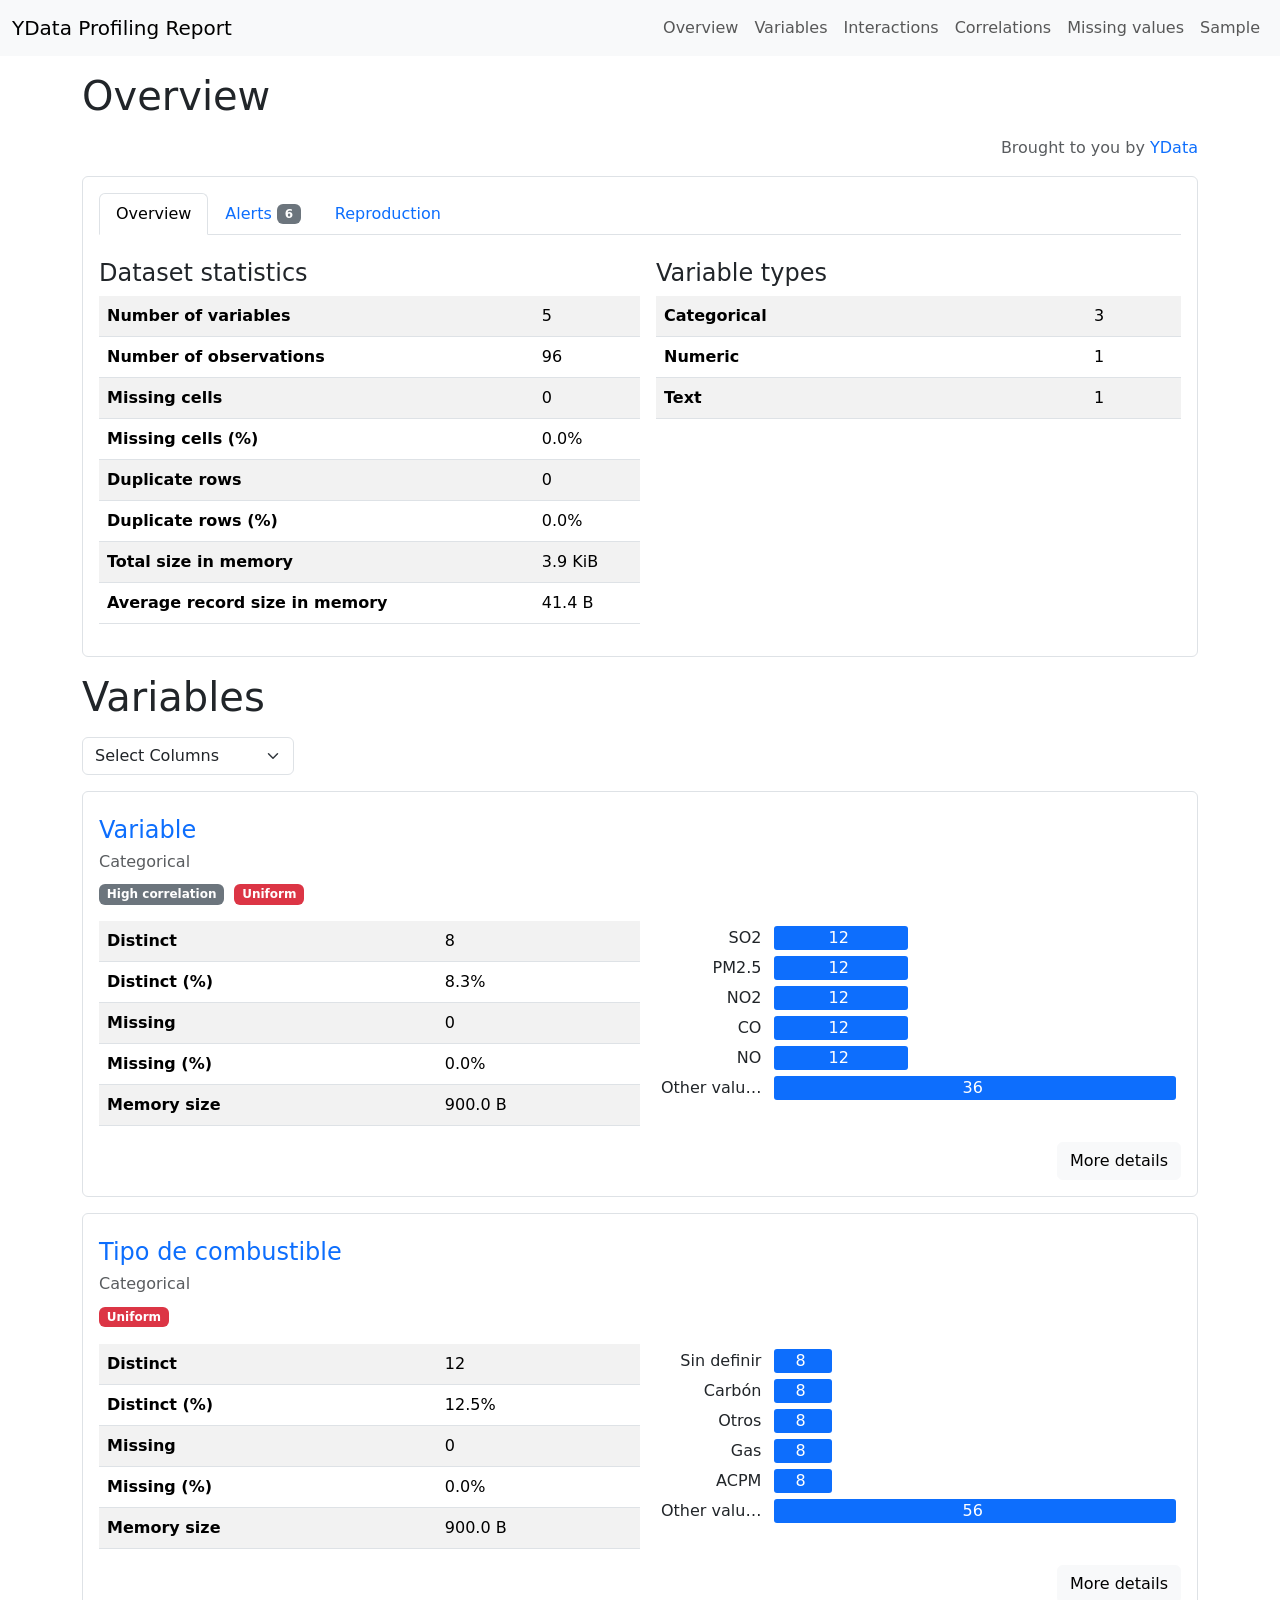
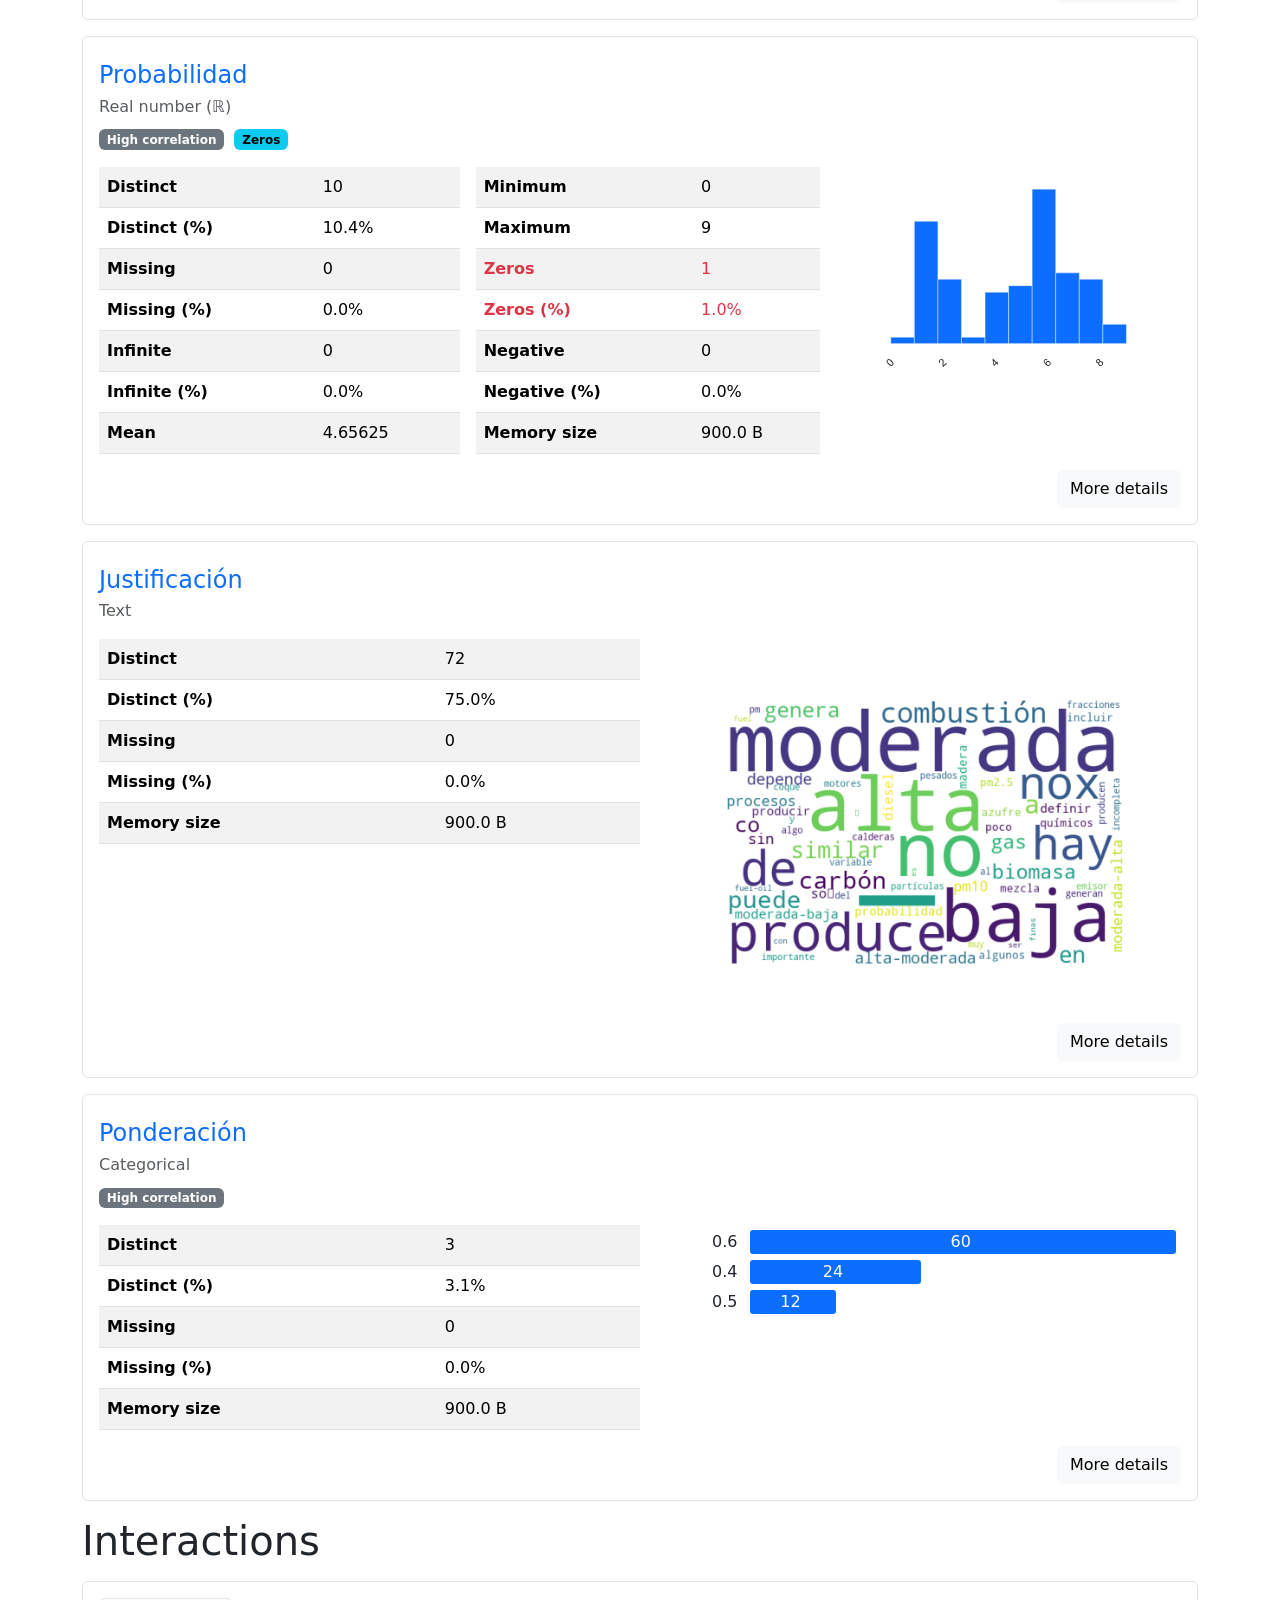
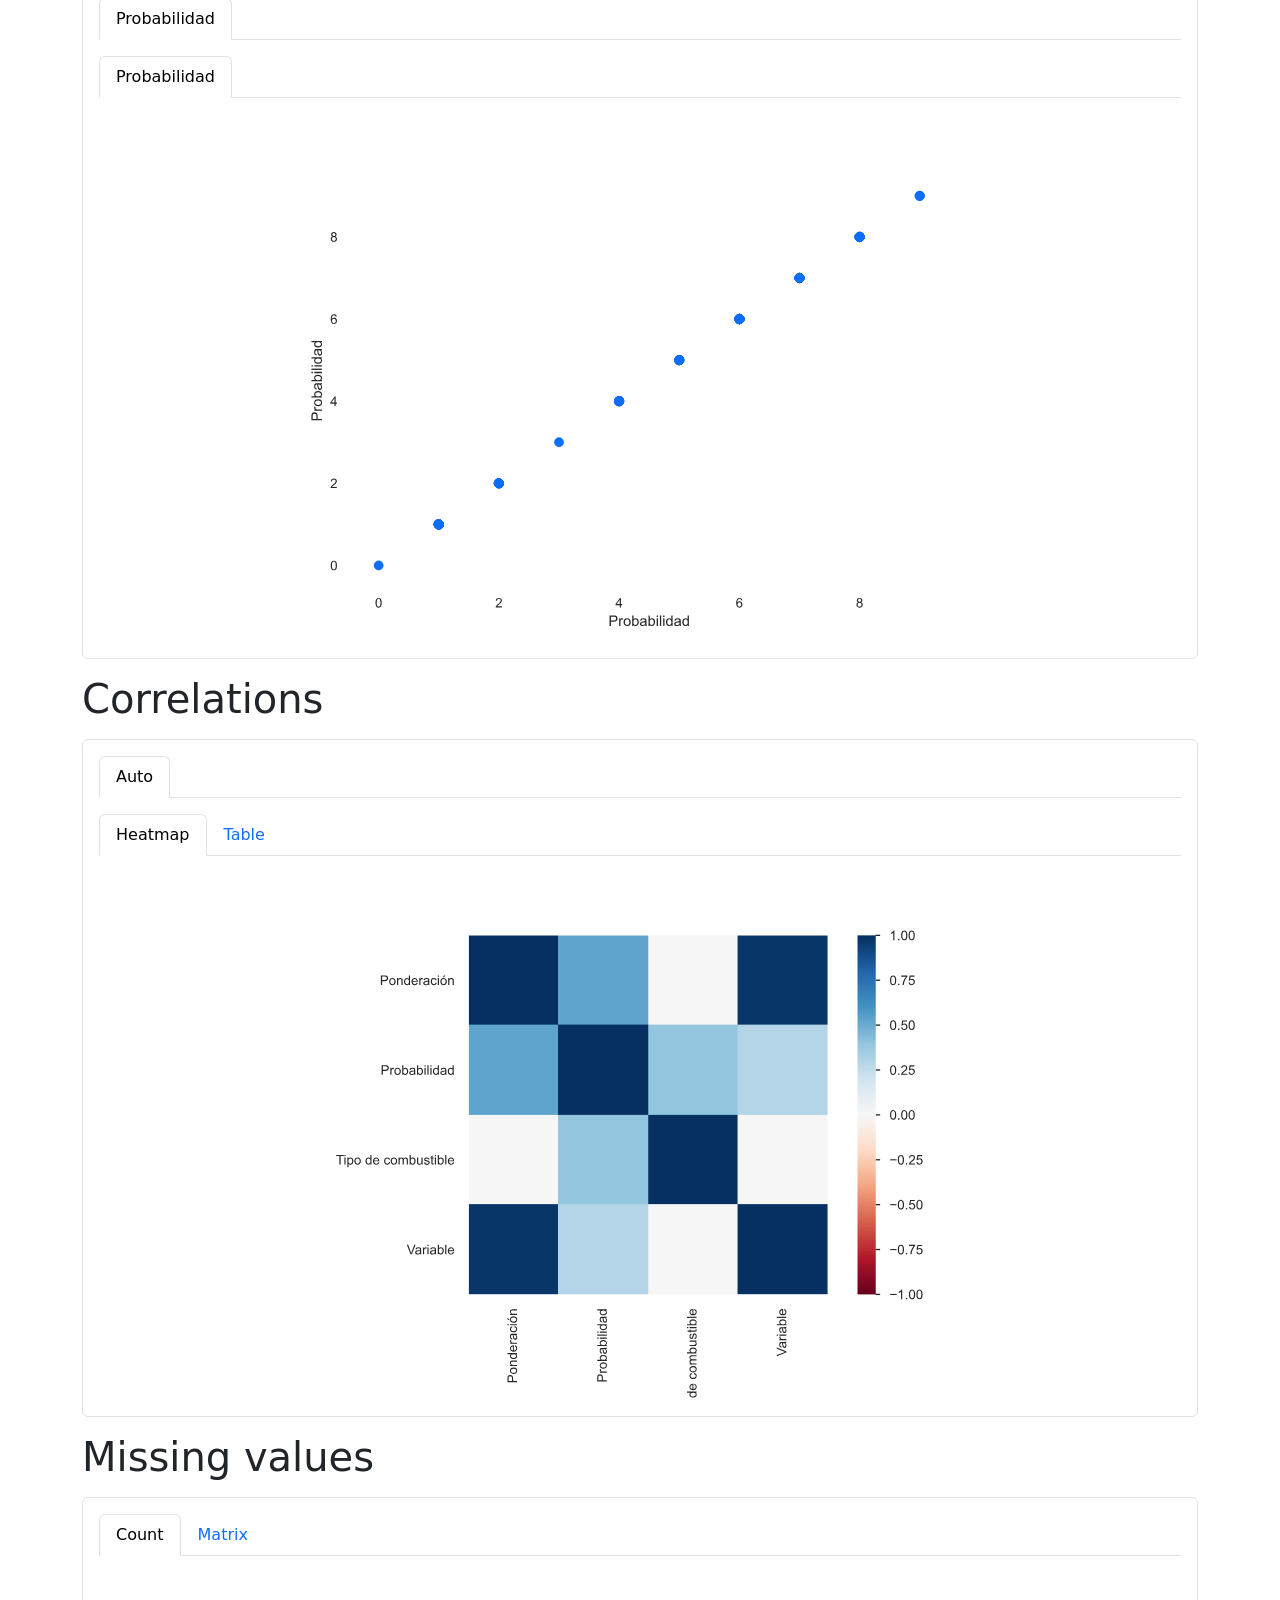
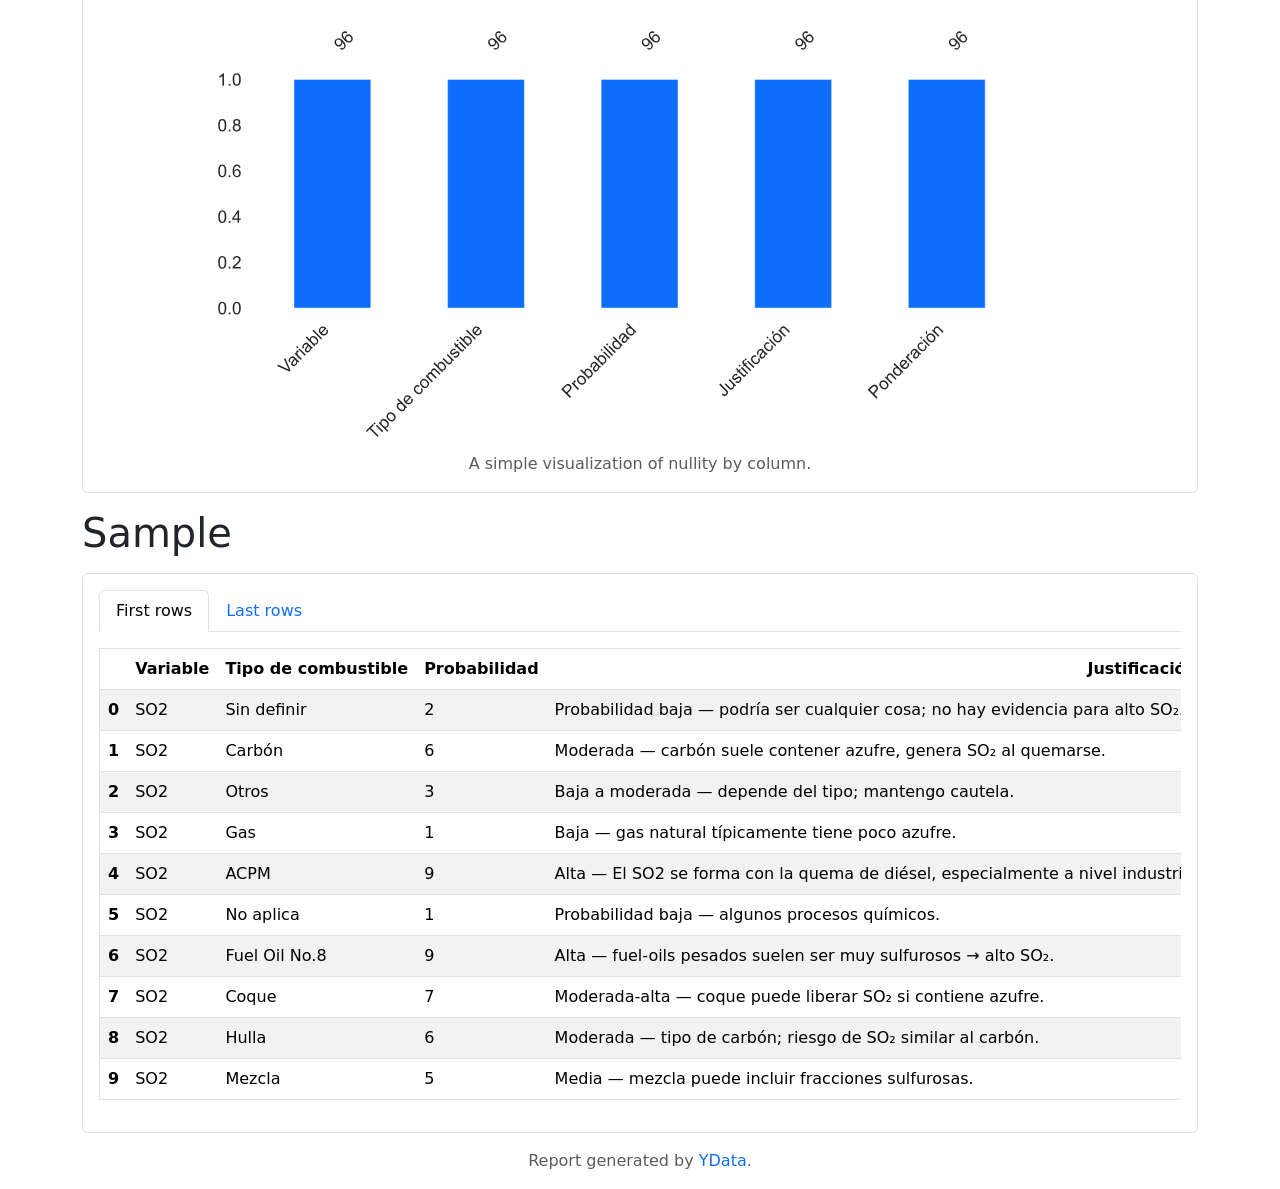
